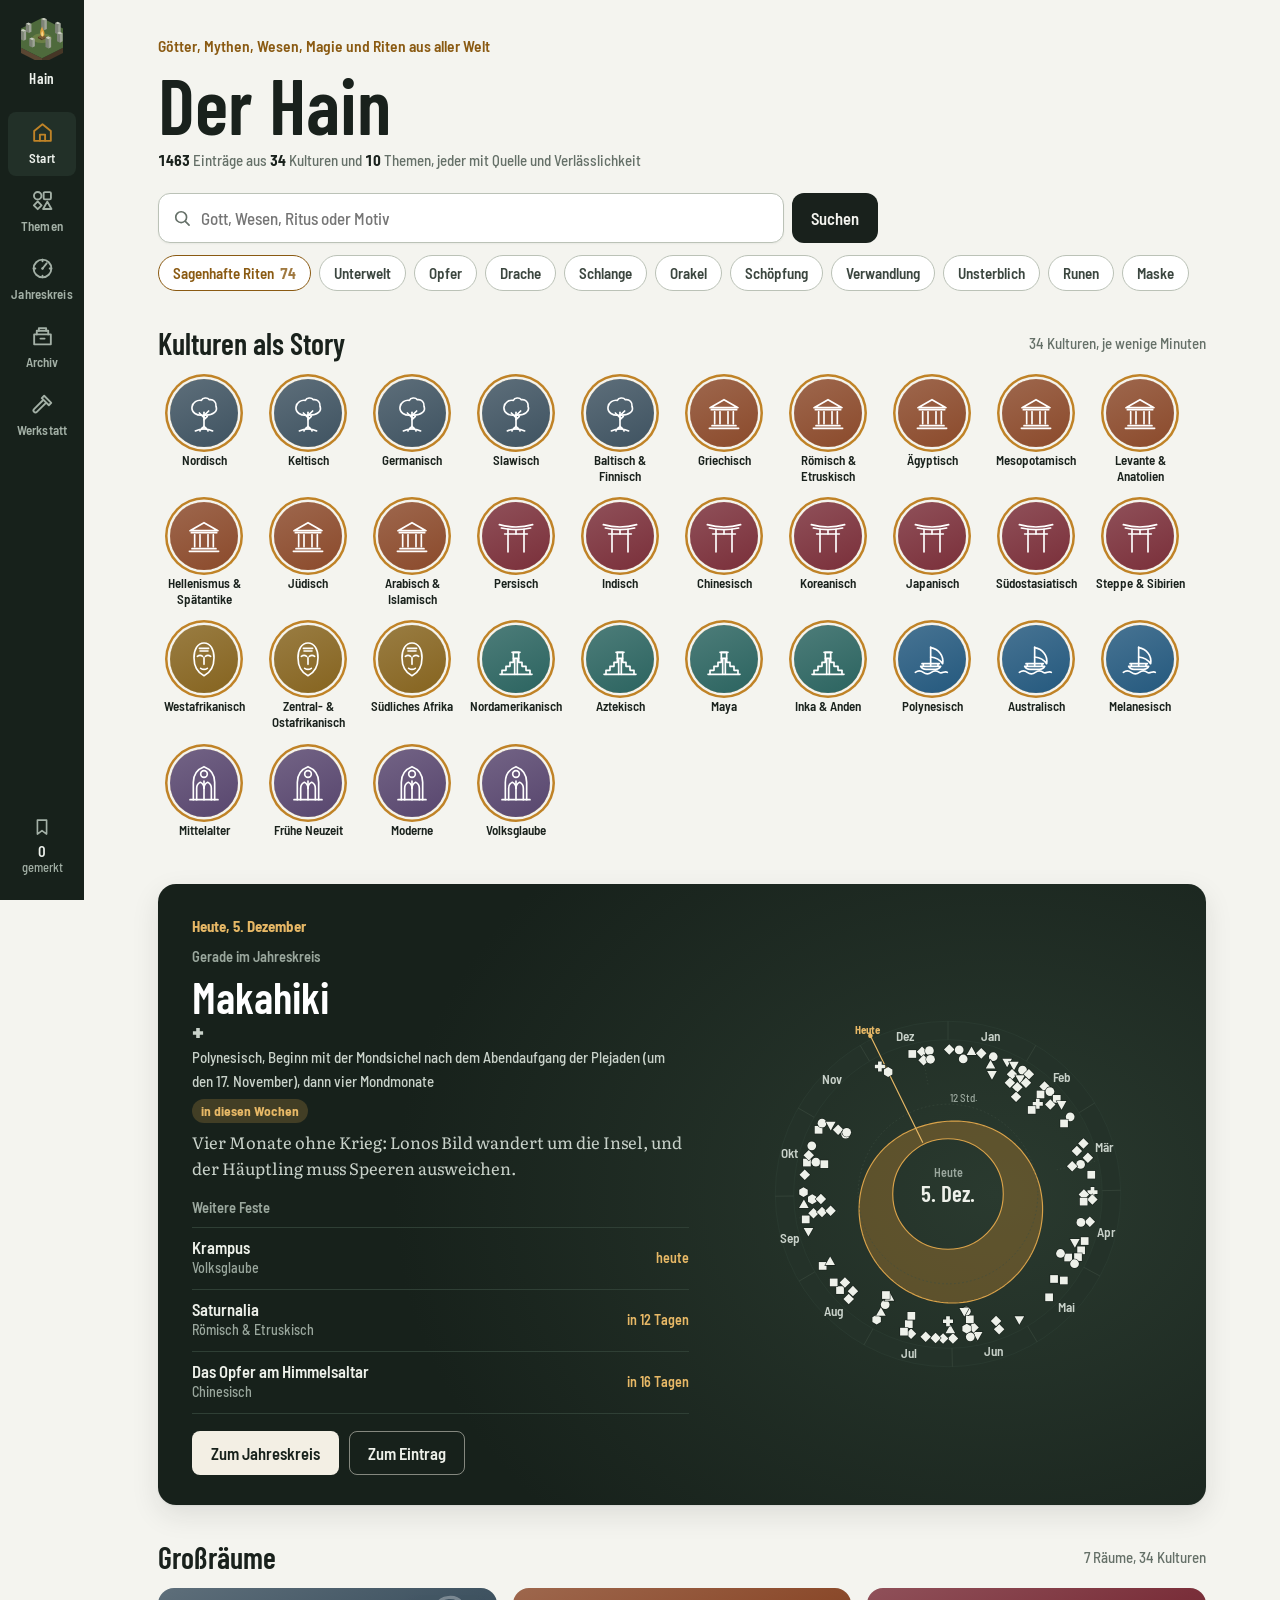
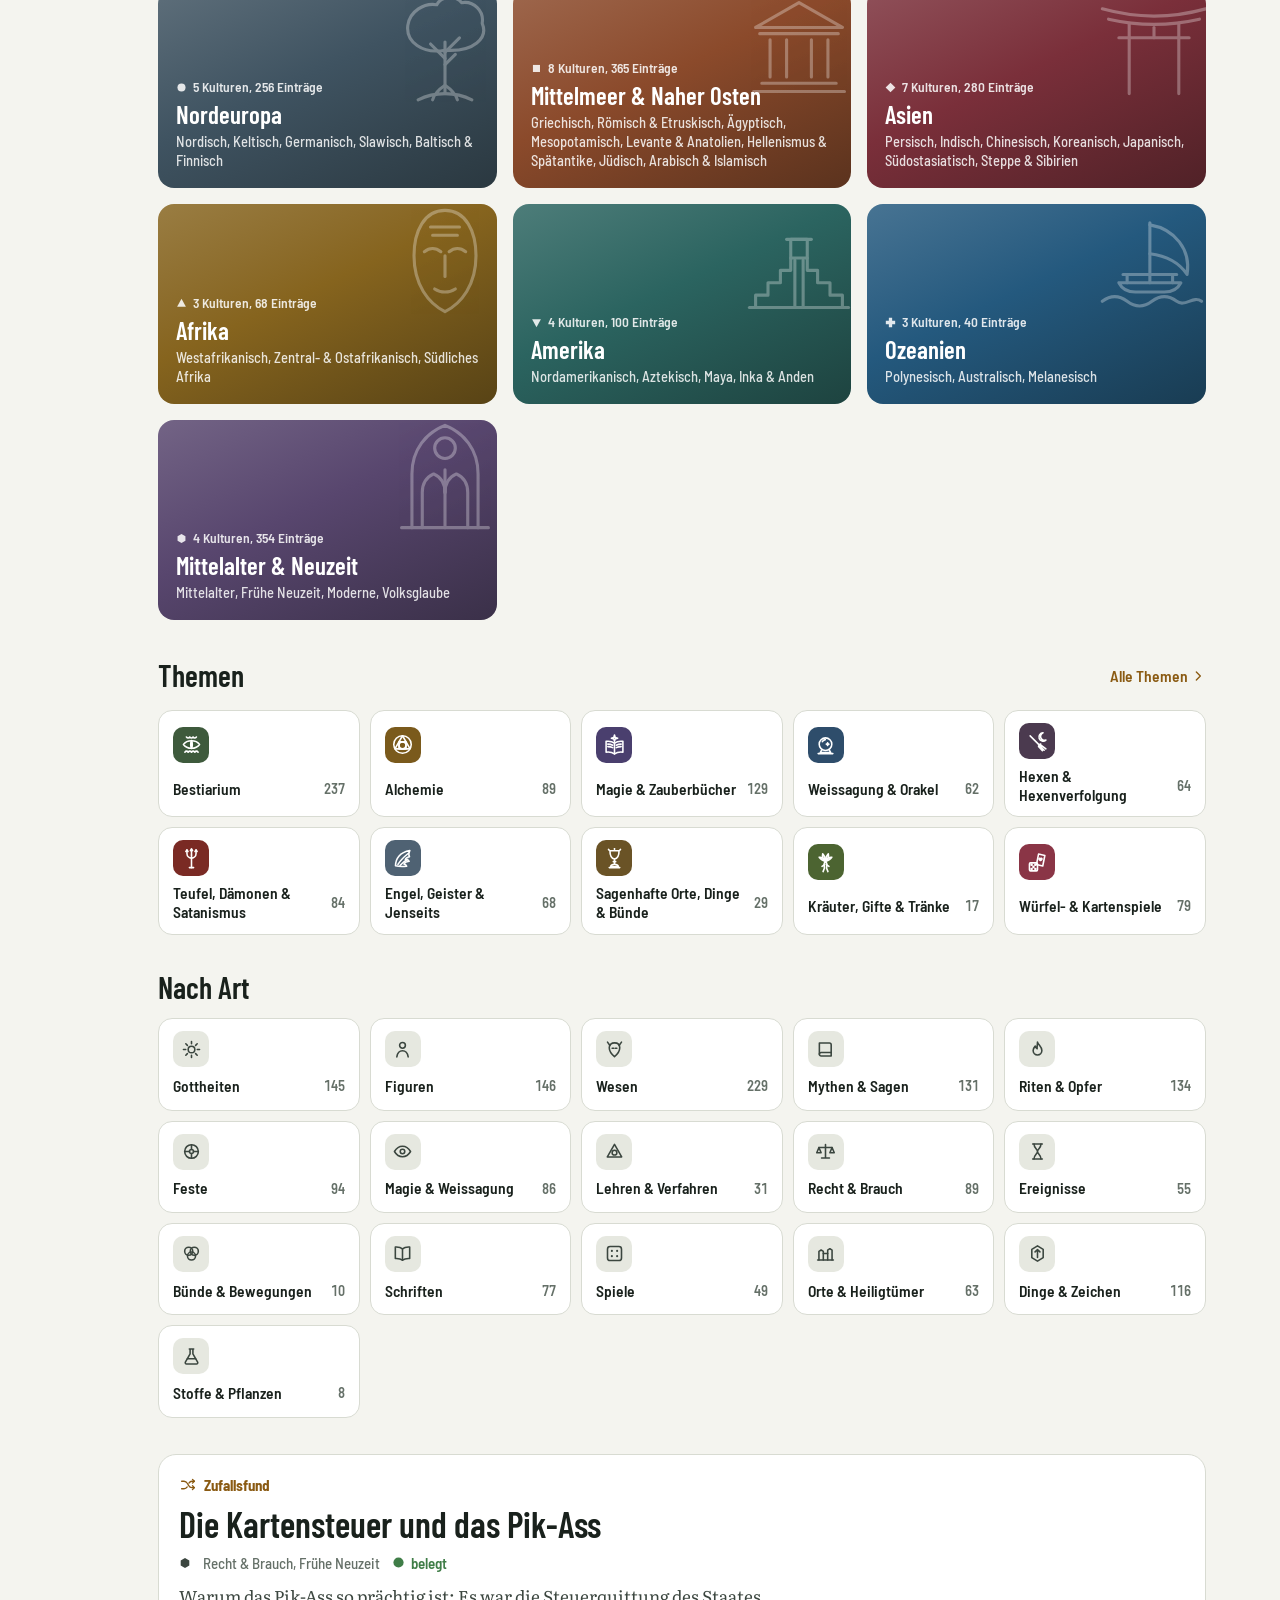
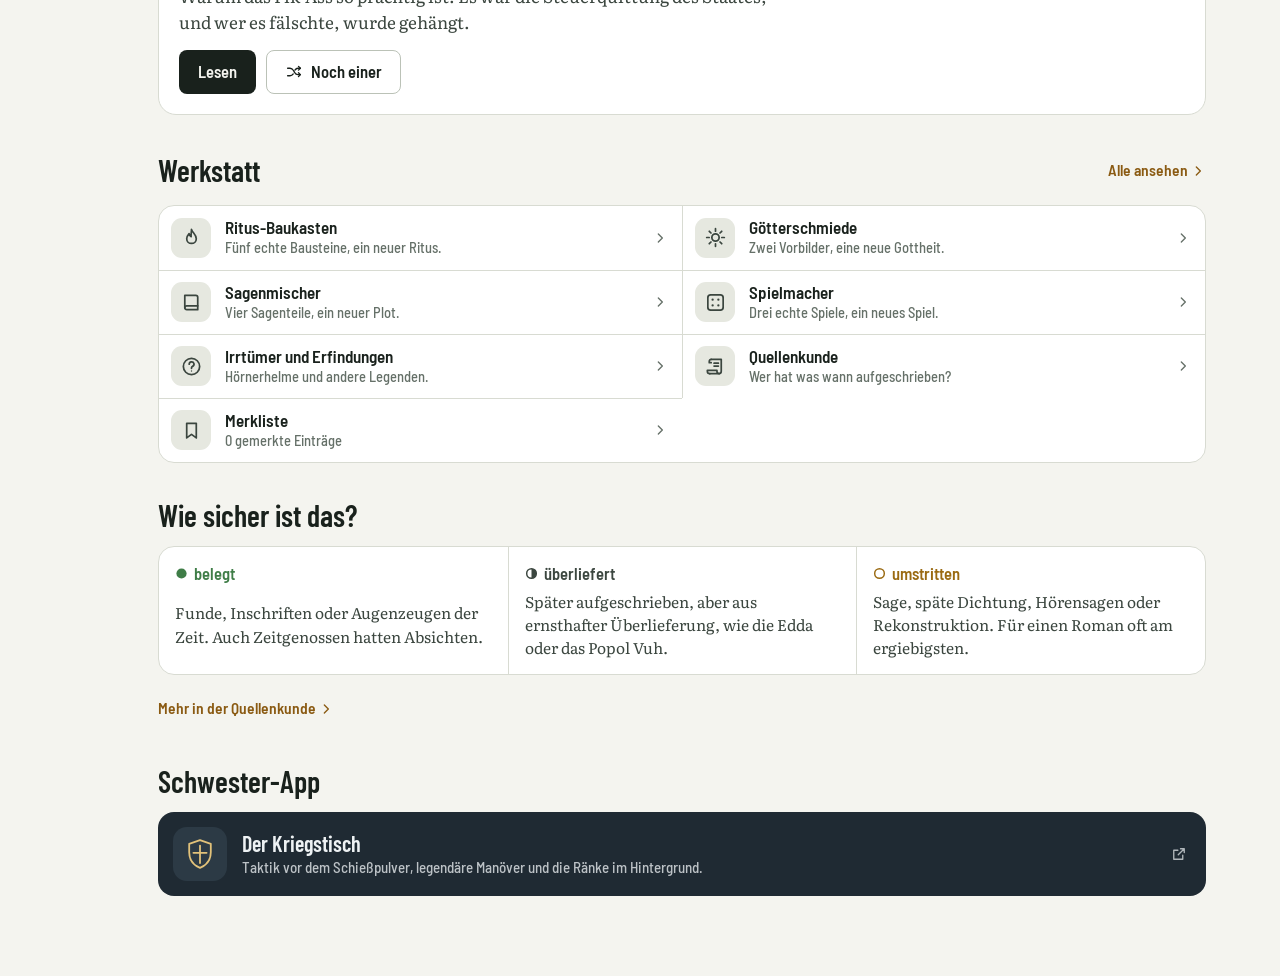
==== hain/index.html @ e6f046ea "Hain: Spielkarten und Kartenspiele aus aller Welt 28 Einträge von den Mamluken-Karten über Hanafuda," ====
<!doctype html>
<html lang="de" data-shell="app">
<head>
<meta charset="utf-8">
<meta name="viewport" content="width=device-width, initial-scale=1, viewport-fit=cover">
<title>Der Hain</title>
<meta name="theme-color" content="#17211B">
<meta name="apple-mobile-web-app-capable" content="yes">
<meta name="mobile-web-app-capable" content="yes">
<meta name="apple-mobile-web-app-status-bar-style" content="black-translucent">
<meta name="apple-mobile-web-app-title" content="Hain">
<meta name="application-name" content="Hain">
<meta name="format-detection" content="telephone=no">
<link rel="apple-touch-icon" href="icons/apple-touch-icon.png">
<link rel="apple-touch-icon" sizes="180x180" href="icons/icon-180.png">
<link rel="apple-touch-icon" sizes="167x167" href="icons/icon-167.png">
<link rel="apple-touch-icon" sizes="152x152" href="icons/icon-152.png">
<link rel="apple-touch-icon" sizes="120x120" href="icons/icon-120.png">
<link rel="icon" type="image/png" sizes="32x32" href="icons/icon-32.png">
<link rel="icon" type="image/png" sizes="192x192" href="icons/icon-192.png">
<link rel="manifest" href="manifest.webmanifest">
<link rel="stylesheet" href="fonts/fonts.css">
<meta name="description" content="Archiv der Mythen, Götter, Wesen, Riten, Opfer und Feste aus aller Welt, für Autorinnen und Autoren: jeder Eintrag mit Quelle, Verlässlichkeit und einem Hinweis für den Roman, dazu ein Jahreskreis der Feste und eine Werkstatt.">
<style>
/* Der Hain
   Konzept: ein dunkler, waldgrüner Rahmen um eine ruhige, helle Lesefläche, wie ein Buch im Halbdunkel.
   Laut ist nur der Jahreskreis: das Licht des Jahres als Fläche, die Feste als Zeichen am Rand. */
:root {
  --frame: #17211b; --frame-2: #223028; --frame-ink: #edf1ec; --frame-muted: #a3b0a6; --frame-line: #2f3f35;
  --bg: #f4f4ef; --bg-2: #ebece5; --raise: #ffffff; --sunk: #e6e8e0;
  --ink: #19211c; --ink-2: #3b463f; --muted: #657068; --line: #d8dbd2; --line-2: #bbc2b7;
  --accent: #8a5a12; --accent-fill: #c08327; --day: #e9c27a; --focus: #2f6fb3;
  --ok: #3f7d47; --warn: #9a6a12;
  --shadow: 0 1px 2px rgba(25, 33, 28, 0.06), 0 10px 28px rgba(25, 33, 28, 0.1);
  --f-head: "Barlow Condensed", "Arial Narrow", "Roboto Condensed", sans-serif;
  --f-text: "Literata", "Iowan Old Style", "Palatino", Georgia, serif;
  --f-ui: "Barlow Semi Condensed", "Arial Narrow", system-ui, sans-serif;
  --rail: 84px; --bar: 52px; --tab: 58px; --gutter: 20px; --r-s: 5px; --r-m: 8px;
  color-scheme: light;
}
@media (prefers-color-scheme: dark) { :root:not([data-theme="light"]) {
  --frame: #0c120e; --frame-2: #17201a; --frame-ink: #e5ebe6; --frame-muted: #8c9a90; --frame-line: #223027;
  --bg: #131a16; --bg-2: #101612; --raise: #1a231d; --sunk: #0e1411;
  --ink: #e3e9e4; --ink-2: #c0cac3; --muted: #8e9b92; --line: #28332c; --line-2: #3a4740;
  --accent: #e0ad5c; --accent-fill: #d49a3f; --day: #8a6a2e; --focus: #86b6ec; --ok: #7cba7c; --warn: #d8b450;
  --shadow: 0 1px 2px rgba(0, 0, 0, 0.4), 0 12px 30px rgba(0, 0, 0, 0.4); color-scheme: dark;
} }
:root[data-theme="dark"] {
  --frame: #0c120e; --frame-2: #17201a; --frame-ink: #e5ebe6; --frame-muted: #8c9a90; --frame-line: #223027;
  --bg: #131a16; --bg-2: #101612; --raise: #1a231d; --sunk: #0e1411;
  --ink: #e3e9e4; --ink-2: #c0cac3; --muted: #8e9b92; --line: #28332c; --line-2: #3a4740;
  --accent: #e0ad5c; --accent-fill: #d49a3f; --day: #8a6a2e; --focus: #86b6ec; --ok: #7cba7c; --warn: #d8b450;
  --shadow: 0 1px 2px rgba(0, 0, 0, 0.4), 0 12px 30px rgba(0, 0, 0, 0.4); color-scheme: dark;
}

/* ---------- Grundlagen ---------- */
*, *::before, *::after { box-sizing: border-box; }
[hidden] { display: none !important; }
:root { padding-top: env(safe-area-inset-top, 0px); padding-bottom: env(safe-area-inset-bottom, 0px); -webkit-text-size-adjust: 100%; text-size-adjust: 100%; }
html, body { background: var(--bg); color: var(--ink); }
body { margin: 0; font-family: var(--f-text); font-size: 17px; line-height: 1.6; font-optical-sizing: auto; -webkit-font-smoothing: antialiased; text-rendering: optimizeLegibility; -webkit-tap-highlight-color: transparent; }
body::before { content: ""; position: fixed; inset: 0 0 auto; height: env(safe-area-inset-top, 0px); z-index: 60; background: var(--frame); }
h1, h2, h3, h4 { margin: 0; text-wrap: balance; font-weight: 600; }
p, ul, ol, dl, dd, figure { margin: 0; }
a { color: inherit; text-decoration-line: underline; text-decoration-thickness: 1px; text-decoration-color: color-mix(in srgb, currentColor 45%, transparent); text-underline-offset: 3px; }
a:hover { text-decoration-color: currentColor; }
button, input, select { font: inherit; color: inherit; }
button { cursor: pointer; touch-action: manipulation; }
.rail, .bar, button, .seg { -webkit-user-select: none; user-select: none; -webkit-touch-callout: none; }
:focus-visible { outline: 2px solid var(--focus); outline-offset: 2px; }
svg { display: block; }
i, em { font-style: italic; }
b, strong { font-weight: 600; }
.tnum { font-variant-numeric: tabular-nums; }

/* ---------- Rahmen ---------- */
.app { display: grid; grid-template-columns: minmax(0, 1fr); min-height: calc(100dvh - env(safe-area-inset-top, 0px) - env(safe-area-inset-bottom, 0px)); }
.bar { position: sticky; top: env(safe-area-inset-top, 0px); z-index: 40; height: var(--bar); display: flex; align-items: center; gap: 8px; background: var(--frame); color: var(--frame-ink); padding-left: max(8px, env(safe-area-inset-left, 0px)); padding-right: max(12px, env(safe-area-inset-right, 0px)); }
.bar .back { display: inline-flex; align-items: center; gap: 2px; height: 40px; padding: 0 10px 0 4px; border-radius: var(--r-m); color: var(--frame-ink); font-family: var(--f-ui); font-size: 16px; font-weight: 600; text-decoration: none; white-space: nowrap; }
.bar .back svg { width: 22px; height: 22px; }
.bar .back:hover { background: var(--frame-2); }
.bar .mark { display: inline-flex; align-items: center; gap: 9px; padding-left: 6px; text-decoration: none; color: var(--frame-ink); }
.bar .mark svg { width: 28px; height: 28px; }
.bar .mark b { font-family: var(--f-head); font-size: 21px; font-weight: 600; letter-spacing: 0.01em; }
.bar .title { flex: 1; min-width: 0; font-family: var(--f-ui); font-size: 16px; font-weight: 600; color: var(--frame-muted); text-align: right; white-space: nowrap; overflow: hidden; text-overflow: ellipsis; }

.rail { position: fixed; z-index: 45; left: 0; right: 0; bottom: 0; display: grid; grid-template-columns: repeat(5, minmax(0, 1fr)); background: var(--frame); color: var(--frame-muted); padding-bottom: env(safe-area-inset-bottom, 0px); padding-left: env(safe-area-inset-left, 0px); padding-right: env(safe-area-inset-right, 0px); border-top: 1px solid var(--frame-line); }
.rail .mark, .rail .keep { display: none; }
.rail nav { display: contents; }
.rail nav a { display: grid; justify-items: center; align-content: center; gap: 3px; height: var(--tab); color: var(--frame-muted); text-decoration: none; font-family: var(--f-ui); font-size: 12.5px; font-weight: 600; letter-spacing: 0.01em; }
@media (max-width: 360px) { .rail nav a { font-size: 11.5px; letter-spacing: 0; } }
.rail nav a svg { width: 25px; height: 25px; }
.rail nav a[aria-current="page"] { color: var(--frame-ink); }
.rail nav a[aria-current="page"] svg { color: var(--accent-fill); }
.rail nav a:hover { color: var(--frame-ink); }

.main { min-width: 0; container-type: inline-size; container-name: main; padding-bottom: calc(var(--tab) + 40px); }
.page { max-width: 1120px; margin: 0 auto; padding-block: 22px 28px; padding-left: max(var(--gutter), env(safe-area-inset-left, 0px)); padding-right: max(var(--gutter), env(safe-area-inset-right, 0px)); display: grid; grid-template-columns: minmax(0, 1fr); gap: 30px; }
@media (max-width: 420px) { :root { --gutter: 16px; } }
@media (min-width: 768px) {
  .app { grid-template-columns: var(--rail) minmax(0, 1fr); }
  .bar { display: none; }
  .rail { position: sticky; top: env(safe-area-inset-top, 0px); bottom: auto; right: auto; height: calc(100dvh - env(safe-area-inset-top, 0px) - env(safe-area-inset-bottom, 0px)); display: flex; flex-direction: column; align-items: stretch; gap: 4px; padding: 14px 8px 16px max(8px, env(safe-area-inset-left, 0px)); border-top: 0; }
  .rail nav { display: grid; gap: 4px; }
  .rail .mark { display: grid; justify-items: center; gap: 6px; padding: 4px 0 18px; color: var(--frame-ink); text-decoration: none; }
  .rail .mark svg { width: 42px; height: 42px; }
  .rail .mark span { font-family: var(--f-head); font-size: 15px; font-weight: 600; letter-spacing: 0.02em; }
  .rail nav a { height: 64px; border-radius: var(--r-m); font-size: 13px; }
  .rail nav a[aria-current="page"] { background: var(--frame-2); }
  .rail .keep { display: grid; justify-items: center; gap: 4px; margin-top: auto; padding: 8px 2px; border-radius: var(--r-m); color: var(--frame-muted); text-decoration: none; font-family: var(--f-ui); font-size: 12.5px; line-height: 1.25; text-align: center; }
  .rail .keep svg { width: 22px; height: 22px; }
  .rail .keep b { color: var(--frame-ink); font-size: 15px; font-variant-numeric: tabular-nums; }
  .rail .keep:hover, .rail .keep[aria-current="page"] { background: var(--frame-2); color: var(--frame-ink); }
  .main { padding-bottom: 40px; }
  .page { padding-block: 34px 40px; --gutter: 36px; }
}

/* ---------- Schrift ---------- */
.display { font-family: var(--f-head); font-weight: 600; font-size: clamp(46px, 7.6cqi, 78px); line-height: 0.96; letter-spacing: 0.002em; }
.h1 { font-family: var(--f-head); font-weight: 600; font-size: clamp(34px, 5.2cqi, 50px); line-height: 1.04; letter-spacing: 0.002em; overflow-wrap: break-word; }
.h2 { font-family: var(--f-head); font-weight: 600; font-size: clamp(25px, 3.4cqi, 30px); line-height: 1.12; }
.lead { font-size: 19px; line-height: 1.58; color: var(--ink-2); max-width: 64ch; }
@container main (max-width: 600px) { .lead { font-size: 18px; } .prose { font-size: 16.5px; } }
.note { font-family: var(--f-ui); font-size: 15px; color: var(--muted); line-height: 1.45; }
.prose { display: grid; gap: 22px; min-width: 0; max-width: 68ch; overflow-wrap: break-word; }
.prose section { display: grid; gap: 12px; }
.prose h2 { font-family: var(--f-head); font-weight: 600; font-size: 26px; line-height: 1.15; }

/* ---------- Bedienelemente ---------- */
.btn { display: inline-flex; align-items: center; justify-content: center; gap: 8px; min-height: 44px; padding: 0 18px; border-radius: var(--r-m); border: 1px solid transparent; font-family: var(--f-ui); font-size: 16.5px; font-weight: 600; text-decoration: none; line-height: 1.1; }
.btn svg { width: 18px; height: 18px; }
.btn.primary { background: var(--ink); color: var(--bg); }
.btn.primary:hover { background: color-mix(in srgb, var(--ink) 86%, var(--bg)); }
.btn.secondary { background: var(--raise); color: var(--ink); border-color: var(--line-2); }
.btn.secondary:hover { border-color: var(--muted); }
.row { display: flex; flex-wrap: wrap; gap: 10px; align-items: center; }
.seg { display: inline-flex; align-items: stretch; padding: 3px; gap: 2px; border-radius: var(--r-m); background: var(--sunk); max-width: 100%; min-width: 0; overflow-x: auto; scrollbar-width: none; }
.seg::-webkit-scrollbar { display: none; }
.seg button { display: inline-flex; align-items: center; gap: 7px; min-height: 34px; padding: 0 12px; border: 0; border-radius: var(--r-s); background: transparent; color: var(--ink-2); font-family: var(--f-ui); font-size: 15px; font-weight: 600; white-space: nowrap; }
.seg button svg { width: 12px; height: 12px; }
.seg button:hover { color: var(--ink); }
.seg button[aria-pressed="true"] { background: var(--raise); color: var(--ink); box-shadow: 0 0 0 1px var(--line), 0 1px 2px rgba(0, 0, 0, 0.08); }
.tgl { display: inline-flex; align-items: center; gap: 8px; min-height: 38px; padding: 0 12px; border-radius: var(--r-s); border: 1px solid var(--line); background: var(--raise); color: var(--muted); font-family: var(--f-ui); font-size: 15px; font-weight: 600; }
.tgl svg { width: 18px; height: 18px; }
.tgl:hover { color: var(--ink); border-color: var(--line-2); }
.tgl[aria-pressed="true"] { color: var(--ink); border-color: var(--ink); box-shadow: inset 0 0 0 1px var(--ink); }
.field { display: grid; gap: 5px; font-family: var(--f-ui); font-size: 14px; font-weight: 600; color: var(--muted); min-width: 0; }
.field select, .search { appearance: none; -webkit-appearance: none; min-height: 42px; border: 1px solid var(--line-2); border-radius: var(--r-m); background: var(--raise); color: var(--ink); font-family: var(--f-ui); font-size: 16px; font-weight: 500; padding: 0 12px; width: 100%; min-width: 0; }
.field select { padding-right: 34px; background-image: linear-gradient(45deg, transparent 50%, var(--muted) 50%), linear-gradient(135deg, var(--muted) 50%, transparent 50%); background-position: calc(100% - 17px) 52%, calc(100% - 12px) 52%; background-size: 5px 5px, 5px 5px; background-repeat: no-repeat; text-overflow: ellipsis; }
.search { padding-left: 38px; background-image: url("data:image/svg+xml,%3Csvg xmlns='http://www.w3.org/2000/svg' viewBox='0 0 24 24' fill='none' stroke='%23657068' stroke-width='2' stroke-linecap='round'%3E%3Ccircle cx='11' cy='11' r='6.5'/%3E%3Cpath d='M16 16l4.5 4.5'/%3E%3C/svg%3E"); background-repeat: no-repeat; background-position: 11px 50%; background-size: 18px 18px; }
@media (pointer: coarse) { .seg button { min-height: 40px; } .tgl { min-height: 44px; } }
.linkbtn { border: 0; background: none; padding: 0; color: var(--ink-2); font-family: var(--f-ui); font-weight: 600; text-decoration: underline; text-underline-offset: 3px; text-decoration-color: var(--line-2); }

/* Zeichen der Großräume und der Verlässlichkeit */
.rg { display: inline-block; width: 12px; height: 12px; flex: none; color: var(--ink-2); }
.rel { display: inline-flex; align-items: center; gap: 6px; font-family: var(--f-ui); font-weight: 600; }
.rel svg { width: 13px; height: 13px; flex: none; }
.rel-A { color: var(--ok); }
.rel-B { color: var(--ink-2); }
.rel-C { color: var(--warn); }

/* ---------- Köpfe ---------- */
.hub-head { display: grid; gap: 14px; max-width: 760px; }
.l-head { display: grid; gap: 10px; max-width: 900px; }
.crumb { display: flex; flex-wrap: wrap; gap: 4px 14px; font-family: var(--f-ui); font-size: 15.5px; font-weight: 600; color: var(--muted); }
.crumb a { color: var(--ink-2); text-decoration: none; }
.crumb a:hover { color: var(--ink); text-decoration: underline; }
.alt { font-family: var(--f-ui); font-size: 16.5px; color: var(--muted); margin-top: -4px; }
.when { display: flex; flex-wrap: wrap; gap: 2px 16px; font-family: var(--f-ui); font-size: 17px; font-weight: 500; color: var(--ink-2); }
.l-head .lead { margin-top: 4px; }
.sect { display: grid; gap: 16px; }
.sect-h { display: grid; gap: 6px; max-width: 70ch; }

/* ---------- Startseite ---------- */
.intro { display: grid; grid-template-columns: minmax(0, 1fr); gap: 28px; align-items: start; }
@container main (min-width: 900px) { .intro { grid-template-columns: minmax(0, 1fr) minmax(0, 0.95fr); gap: 44px; } }
.resume { display: grid; gap: 16px; align-content: start; }
.today { display: grid; gap: 4px; border-top: 1px solid var(--line-2); padding-top: 14px; margin-top: 4px; max-width: 520px; }
.today .t-h { font-family: var(--f-ui); font-size: 15.5px; font-weight: 700; color: var(--ink); }
.today .t-h span { font-weight: 500; color: var(--muted); }
.hero-wheel { display: grid; gap: 8px; justify-items: center; color: inherit; text-decoration: none; }
.hero-wheel:hover .note { color: var(--ink-2); }
.hero-wheel .wheel { width: min(100%, 520px); }
.hero-wheel .note { text-align: center; max-width: 46ch; }
.how { display: grid; grid-template-columns: minmax(0, 1fr); gap: 18px; border-top: 1px solid var(--line); padding-top: 20px; }
@container main (min-width: 760px) { .how { grid-template-columns: repeat(3, minmax(0, 1fr)); gap: 26px; } }
.how h3 { font-family: var(--f-ui); font-size: 16.5px; font-weight: 700; margin-bottom: 4px; display: flex; align-items: center; gap: 8px; }
.how h3 svg { width: 14px; height: 14px; }
.how p { font-size: 16px; line-height: 1.55; color: var(--ink-2); }
.region { display: grid; gap: 10px; }
.region + .region { margin-top: 14px; }
.rg-h { display: flex; align-items: center; gap: 10px; font-family: var(--f-head); font-weight: 600; font-size: 24px; line-height: 1.15; padding-bottom: 8px; border-bottom: 1px solid var(--line-2); }
.rg-h .rg { width: 14px; height: 14px; }
.rg-h .cnt { margin-left: auto; font-family: var(--f-ui); font-size: 14.5px; font-weight: 500; color: var(--muted); font-variant-numeric: tabular-nums; }
.kults { display: grid; grid-template-columns: minmax(0, 1fr); gap: 0 32px; }
@container main (min-width: 700px) { .kults { grid-template-columns: repeat(2, minmax(0, 1fr)); } }
@container main (min-width: 1040px) { .kults { grid-template-columns: repeat(3, minmax(0, 1fr)); } }
.kult { display: grid; gap: 3px; align-content: start; padding: 12px 0 14px; border-bottom: 1px solid var(--line); color: var(--ink); text-decoration: none; }
.kult b { font-family: var(--f-head); font-weight: 600; font-size: 22px; line-height: 1.15; }
.kult .z { font-family: var(--f-ui); font-size: 14.5px; color: var(--muted); }
.kult .d { font-size: 15.5px; line-height: 1.5; color: var(--ink-2); }
.kult .n { font-family: var(--f-ui); font-size: 14.5px; font-weight: 600; color: var(--ink-2); font-variant-numeric: tabular-nums; }
.kult:hover b { text-decoration: underline; text-underline-offset: 3px; text-decoration-color: var(--line-2); }
.kult.empty { opacity: 0.55; pointer-events: none; }

/* ---------- Einträge als Liste ---------- */
.ents { display: grid; grid-template-columns: minmax(0, 1fr); gap: 0 32px; }
.wide .ents { grid-template-columns: repeat(auto-fill, minmax(min(100%, 300px), 1fr)); }
.ent { display: grid; grid-template-columns: minmax(0, 1fr) auto; gap: 1px 10px; align-content: start; padding: 11px 0 12px; border-bottom: 1px solid var(--line); color: var(--ink); text-decoration: none; }
.ent .e-n { font-family: var(--f-head); font-weight: 600; font-size: 20px; line-height: 1.18; }
.ent .e-r { grid-column: 2; grid-row: 1 / span 2; align-self: start; padding-top: 5px; }
.ent .e-m { font-family: var(--f-ui); font-size: 14.5px; color: var(--muted); }
.ent .e-k { grid-column: 1 / -1; font-size: 15.5px; line-height: 1.5; color: var(--ink-2); margin-top: 2px; }
.ent:hover .e-n { text-decoration: underline; text-underline-offset: 3px; text-decoration-color: var(--line-2); }
.ent .e-n .kept { display: inline-block; width: 13px; height: 13px; margin-left: 6px; color: var(--accent-fill); vertical-align: 1px; }
.grp { display: grid; gap: 4px; }
.grp + .grp { margin-top: 18px; }
.grp-h { display: flex; align-items: baseline; gap: 10px; font-family: var(--f-head); font-weight: 600; font-size: 24px; line-height: 1.15; padding-bottom: 6px; border-bottom: 1px solid var(--line-2); }
.grp-h a { text-decoration: none; }
.grp-h a:hover { text-decoration: underline; text-decoration-color: var(--line-2); }
.grp-h .cnt, .grp-h small { font-family: var(--f-ui); font-size: 14.5px; font-weight: 500; color: var(--muted); font-variant-numeric: tabular-nums; }
.grp-h .cnt { margin-left: auto; }

/* ---------- Archiv ---------- */
.ar-tools { display: grid; gap: 12px; }
.ar-filters { display: grid; grid-template-columns: repeat(2, minmax(0, 1fr)); gap: 10px 12px; align-items: end; }
.ar-filters .tgl { justify-content: center; min-height: 42px; }
@container main (min-width: 860px) { .ar-tools { grid-template-columns: minmax(0, 1.1fr) minmax(0, 3fr); align-items: end; } .ar-filters { grid-template-columns: repeat(3, minmax(0, 1fr)) auto; } }
.ar-status { display: flex; flex-wrap: wrap; gap: 8px 16px; align-items: center; font-family: var(--f-ui); font-size: 15px; color: var(--muted); margin-top: -12px; }
.empty-note { color: var(--muted); font-style: italic; padding: 12px 0; }

/* ---------- Eintrag ---------- */
.l-body { display: grid; grid-template-columns: minmax(0, 1fr); gap: 34px; align-items: start; }
@container main (min-width: 980px) { .l-body { grid-template-columns: minmax(0, 1fr) 300px; gap: 48px; } .aside { position: sticky; top: calc(env(safe-area-inset-top, 0px) + 24px); } }
.aside { display: grid; gap: 22px; min-width: 0; align-content: start; }
.info { display: grid; gap: 7px; }
.info h3 { font-family: var(--f-ui); font-size: 16px; font-weight: 700; color: var(--ink); }
.info p, .info li { font-size: 15.5px; line-height: 1.5; color: var(--ink-2); }
.info ul { padding-left: 1.1em; display: grid; gap: 5px; }
.info li::marker { color: var(--muted); }
.info .src { overflow-wrap: anywhere; }
.info a { color: var(--ink); }
.chips { display: flex; flex-wrap: wrap; gap: 6px; }
.chips a, .chips span { display: inline-flex; align-items: center; min-height: 30px; padding: 0 10px; border-radius: 15px; border: 1px solid var(--line-2); background: var(--raise); color: var(--ink-2); font-family: var(--f-ui); font-size: 14.5px; font-weight: 600; text-decoration: none; }
.chips a:hover { border-color: var(--muted); color: var(--ink); }
.text p + p { margin-top: 10px; }
.novel { display: grid; gap: 8px; padding: 16px 18px; border-radius: var(--r-m); background: var(--sunk); }
.novel .n-h { font-family: var(--f-ui); font-size: 16px; font-weight: 700; }
.keepbtn svg { width: 18px; height: 18px; }
.keepbtn[aria-pressed="true"] { border-color: var(--ink); box-shadow: inset 0 0 0 1px var(--ink); }
.keepbtn[aria-pressed="true"] svg { color: var(--accent-fill); }
.pager { display: grid; grid-template-columns: minmax(0, 1fr) minmax(0, 1fr); gap: 12px; border-top: 1px solid var(--line); padding-top: 20px; }
.pager a { display: grid; gap: 3px; text-decoration: none; color: var(--ink); padding: 12px 14px; border-radius: var(--r-m); border: 1px solid var(--line); background: var(--raise); min-width: 0; }
.pager a:hover { border-color: var(--line-2); }
.pager .dir { display: inline-flex; align-items: center; gap: 4px; font-family: var(--f-ui); font-size: 14.5px; font-weight: 600; color: var(--muted); }
.pager .dir svg { width: 16px; height: 16px; }
.pager .ttl { font-family: var(--f-head); font-weight: 600; font-size: 19px; line-height: 1.2; overflow-wrap: anywhere; }
.pager .next { text-align: right; justify-items: end; grid-column: 2; }

/* ---------- Jahreskreis ---------- */
.wheel { width: 100%; height: auto; overflow: visible; font-family: var(--f-ui); }
.wheel .w-band { fill: var(--sunk); }
.wheel .w-mline { stroke: var(--line-2); stroke-width: 1; }
.wheel .w-mlab { fill: var(--ink-2); font-size: 15px; font-weight: 600; }
.wheel .w-ring { fill: none; stroke: var(--line); stroke-width: 1; }
.wheel .w-ref { fill: none; stroke: var(--line-2); stroke-width: 1; stroke-dasharray: 3 4; }
.wheel .w-reflab { fill: var(--muted); font-size: 12px; }
.wheel .w-day { fill: var(--day); fill-opacity: 0.55; stroke: var(--accent-fill); stroke-width: 2; stroke-linejoin: round; }
.wheel .w-sol { stroke: var(--line-2); stroke-width: 1; stroke-dasharray: 2 4; }
.wheel .w-sollab { fill: var(--muted); font-size: 11.5px; }
.wheel .w-now { stroke: var(--accent); stroke-width: 2; stroke-linecap: round; }
.wheel .w-nowdot { fill: var(--accent); }
.wheel .w-nowlab { fill: var(--accent); font-size: 13px; font-weight: 700; }
.wheel .w-c1 { fill: var(--ink); font-family: var(--f-head); font-size: 30px; font-weight: 600; }
.wheel .w-c2 { fill: var(--muted); font-size: 14px; font-weight: 600; }
.wheel .fm { cursor: pointer; outline: none; }
.wheel .fm .hit { fill: transparent; }
.wheel .fm .mk { fill: var(--ink); stroke: var(--bg); stroke-width: 2; paint-order: stroke; }
.wheel .fm .arc { fill: none; stroke: var(--ink); stroke-width: 2.5; stroke-linecap: round; opacity: 0; }
.wheel .fm:hover .arc { opacity: 0.35; }
.wheel .fm:hover .mk, .wheel .fm:focus-visible .mk { fill: var(--accent); }
.wheel .fm:focus-visible .hit { stroke: var(--focus); stroke-width: 2; }
.wheel .fm.sel .mk { fill: var(--accent-fill); stroke: var(--ink); stroke-width: 1.5; }
.wheel .fm.sel .arc { stroke: var(--accent-fill); opacity: 0.9; }
.wheel .fm.dim { opacity: 0.16; }
.wheel .w-mod { stroke: var(--muted); stroke-width: 1.2; stroke-dasharray: 5 4; }
.wheel .w-modlab { fill: var(--muted); font-size: 12.5px; font-weight: 600; font-style: italic; }
.wheel.small .w-mlab { font-size: 17px; }
.wheel.compact .w-mlab { font-size: 23px; }
.wheel.compact .w-c1 { font-size: 40px; }
.wheel.compact .w-c2 { font-size: 21px; }
.wheel.compact .w-reflab, .wheel.compact .w-nowlab { font-size: 19px; }
.wheel.compact .w-modlab { font-size: 18px; }
.jk-ctl { display: grid; gap: 10px; }
.jk { display: grid; grid-template-columns: minmax(0, 1fr); gap: 20px; align-items: start; }
@container main (min-width: 940px) { .jk { grid-template-columns: minmax(0, 1.25fr) minmax(0, 1fr); gap: 36px; } .jk-panel { position: sticky; top: calc(env(safe-area-inset-top, 0px) + 24px); } }
.jk-wheel { max-width: 640px; width: 100%; justify-self: center; }
.jk-panel { display: grid; gap: 8px; padding: 18px 20px; border-radius: var(--r-m); background: var(--raise); border: 1px solid var(--line); min-width: 0; }
.jk-panel .p-d { font-family: var(--f-ui); font-size: 15.5px; font-weight: 700; color: var(--accent); }
.jk-panel h2 { font-family: var(--f-head); font-weight: 600; font-size: 28px; line-height: 1.1; }
.jk-panel .p-m { font-family: var(--f-ui); font-size: 15px; color: var(--muted); display: flex; flex-wrap: wrap; gap: 4px 12px; align-items: center; }
.jk-panel .p-k { font-size: 16.5px; line-height: 1.55; color: var(--ink-2); }
.jk-panel .row { margin-top: 6px; }
.jk-legend { display: flex; flex-wrap: wrap; gap: 6px 18px; font-family: var(--f-ui); font-size: 14.5px; color: var(--muted); }
.jk-legend span { display: inline-flex; align-items: center; gap: 7px; white-space: nowrap; }
.jk-legend i { display: inline-block; width: 22px; height: 10px; border-radius: 2px; background: var(--day); opacity: 0.8; border: 1.5px solid var(--accent-fill); }
.jk-legend i.dash { background: none; border: 0; border-top: 1.5px dashed var(--muted); height: 0; opacity: 1; }
.jk-legend i.hand { background: none; border: 0; border-top: 2px solid var(--accent); height: 0; opacity: 1; }
.jk-note { padding: 14px 16px; border-radius: var(--r-m); background: var(--sunk); font-size: 16px; line-height: 1.55; max-width: 76ch; }
.months { display: grid; grid-template-columns: minmax(0, 1fr); gap: 18px 36px; }
@container main (min-width: 760px) { .months { grid-template-columns: repeat(2, minmax(0, 1fr)); } }
@container main (min-width: 1080px) { .months { grid-template-columns: repeat(3, minmax(0, 1fr)); } }
.mon { display: grid; gap: 2px; align-content: start; }
.mon h3 { font-family: var(--f-head); font-weight: 600; font-size: 22px; padding-bottom: 6px; border-bottom: 1px solid var(--line-2); }
.mon ol { list-style: none; padding: 0; display: grid; }
.mon a { display: grid; grid-template-columns: 46px minmax(0, 1fr); gap: 10px; padding: 8px 0; border-bottom: 1px solid var(--line); color: var(--ink); text-decoration: none; }
.mon .d { font-family: var(--f-head); font-weight: 600; font-size: 20px; line-height: 1.2; text-align: right; font-variant-numeric: tabular-nums; }
.mon .b { display: grid; gap: 1px; min-width: 0; }
.mon .b b { font-family: var(--f-ui); font-size: 17px; font-weight: 600; line-height: 1.25; }
.mon .b small { font-family: var(--f-ui); font-size: 14px; color: var(--muted); line-height: 1.35; }
.mon a:hover b { text-decoration: underline; text-underline-offset: 3px; text-decoration-color: var(--line-2); }
.mon .none { font-family: var(--f-ui); font-size: 15px; color: var(--muted); padding: 8px 0; }
.tip { position: fixed; z-index: 90; pointer-events: none; max-width: 260px; background: var(--raise); border: 1px solid var(--line-2); color: var(--ink); border-radius: var(--r-s); padding: 7px 10px; font-family: var(--f-ui); font-size: 14.5px; line-height: 1.3; box-shadow: var(--shadow); display: grid; gap: 2px; }
.tip b { font-size: 15.5px; }
.tip span { color: var(--muted); }

/* ---------- Werkstatt ---------- */
.tools { list-style: none; padding: 0; display: grid; grid-template-columns: minmax(0, 1fr); border-top: 1px solid var(--line-2); }
.tools a { display: grid; grid-template-columns: 44px minmax(0, 1fr) 20px; gap: 16px; align-items: center; padding: 18px 0; border-bottom: 1px solid var(--line); color: var(--ink); text-decoration: none; }
.tools a > svg:first-child { width: 34px; height: 34px; color: var(--ink-2); }
.tools a > svg:last-child { width: 18px; height: 18px; color: var(--muted); }
.tools b { display: block; font-family: var(--f-head); font-weight: 600; font-size: 23px; line-height: 1.15; }
.tools span { display: block; font-size: 16px; line-height: 1.5; color: var(--ink-2); margin-top: 2px; }
.tools a:hover b { text-decoration: underline; text-underline-offset: 3px; text-decoration-color: var(--line-2); }
.workbench { display: grid; gap: 16px; padding: 18px; border-radius: var(--r-m); background: var(--sunk); }
.workbench .field { grid-template-columns: auto minmax(0, 220px); align-items: center; gap: 10px; }
.rolls { display: grid; grid-template-columns: repeat(auto-fill, minmax(min(100%, 188px), 1fr)); gap: 10px; }
.roll { display: grid; gap: 5px; align-content: start; padding: 12px 14px 14px; border-radius: var(--r-m); border: 1px solid var(--line); background: var(--raise); color: var(--ink); min-width: 0; }
.roll.held { border-color: var(--ink); box-shadow: inset 0 0 0 1px var(--ink); }
.roll .k { display: flex; justify-content: space-between; align-items: center; gap: 8px; font-family: var(--f-ui); font-size: 14.5px; font-weight: 600; color: var(--muted); }
.roll .hold { border: 1px solid var(--line); background: var(--bg); border-radius: var(--r-s); min-height: 30px; padding: 0 9px; font-family: var(--f-ui); font-size: 13.5px; font-weight: 600; color: var(--muted); }
.roll .hold[aria-pressed="true"] { background: var(--ink); color: var(--bg); border-color: var(--ink); }
@media (pointer: coarse) { .roll .hold { min-height: 36px; } }
.roll .r-n { font-family: var(--f-head); font-weight: 600; font-size: 21px; line-height: 1.15; text-decoration: none; }
.roll .r-n:hover { text-decoration: underline; text-decoration-color: var(--line-2); }
.roll .r-m { font-family: var(--f-ui); font-size: 14px; color: var(--muted); }
.roll p { font-size: 15px; color: var(--ink-2); line-height: 1.45; }
.pitch { display: grid; gap: 8px; padding: 16px 18px; border-radius: var(--r-m); background: var(--raise); border: 1px solid var(--line); }
.pitch .p-h { font-family: var(--f-ui); font-size: 15.5px; font-weight: 700; }
.pitch p { font-size: 17.5px; line-height: 1.6; }
.irr { list-style: none; padding: 0; display: grid; grid-template-columns: minmax(0, 1fr); gap: 0 36px; }
@container main (min-width: 820px) { .irr { grid-template-columns: repeat(2, minmax(0, 1fr)); } }
.irr li { display: grid; gap: 4px; padding: 13px 0; border-top: 1px solid var(--line); align-content: start; }
.irr b { font-family: var(--f-ui); font-size: 17px; font-weight: 600; line-height: 1.3; }
.irr b::before { content: "„"; }
.irr b::after { content: "“"; }
.irr span { font-size: 16px; line-height: 1.55; color: var(--ink-2); }
.irr small { font-family: var(--f-ui); font-size: 14px; color: var(--muted); }
.qrows { display: grid; border-top: 1px solid var(--line-2); }
.qrow { display: grid; grid-template-columns: minmax(0, 1fr); gap: 4px 24px; padding: 14px 0; border-bottom: 1px solid var(--line); }
@container main (min-width: 760px) { .qrow { grid-template-columns: 230px minmax(0, 1fr); } }
.qrow h3 { font-family: var(--f-head); font-weight: 600; font-size: 21px; line-height: 1.15; }
.qrow h3 a { text-decoration: none; }
.qrow h3 small { display: block; font-family: var(--f-ui); font-size: 14.5px; font-weight: 500; color: var(--muted); margin-top: 3px; }
.qrow p { font-size: 16px; line-height: 1.55; color: var(--ink-2); }
.grades { display: grid; grid-template-columns: minmax(0, 1fr); gap: 14px; }
@container main (min-width: 760px) { .grades { grid-template-columns: repeat(3, minmax(0, 1fr)); gap: 24px; } }
.grades div { display: grid; gap: 4px; align-content: start; padding-top: 12px; border-top: 2px solid currentColor; }
.grades h3 { font-family: var(--f-ui); font-size: 17px; font-weight: 700; display: flex; align-items: center; gap: 8px; }
.grades h3 svg { width: 14px; height: 14px; }
.grades p { font-size: 16px; line-height: 1.55; color: var(--ink-2); }

@media (prefers-reduced-motion: reduce) { * { transition: none !important; } }
@media print { .rail, .bar, .pager, .ar-tools { display: none !important; } }
/* ---------- Startseite: Hauptmenü ---------- */
.home { gap: 36px; }
.home .sect { gap: 14px; }
.home-head { display: grid; gap: 8px; }
.home-head .eyebrow { font-family: var(--f-ui); font-size: 15.5px; font-weight: 600; color: var(--accent); }
.home-head .note b { color: var(--ink); font-weight: 700; }
.home-find { display: grid; gap: 12px; margin-top: -14px; }
.home-search { display: grid; grid-template-columns: minmax(0, 1fr) auto; gap: 8px; max-width: 720px; }
.search.big { min-height: 50px; font-size: 17px; border-radius: 12px; padding-left: 42px; background-position: 13px 50%; background-size: 20px 20px; box-shadow: 0 1px 2px rgba(25, 33, 28, 0.05); }
.home-search .btn { min-height: 50px; border-radius: 12px; }
@container main (max-width: 480px) { .home-search .btn { display: none; } .home-search { grid-template-columns: minmax(0, 1fr); } }
.qchips { display: flex; gap: 8px; overflow-x: auto; scrollbar-width: none; margin-inline: calc(-1 * var(--gutter)); padding-inline: var(--gutter); scroll-padding-inline: var(--gutter); -webkit-overflow-scrolling: touch; }
.qchips::-webkit-scrollbar { display: none; }
.qchips a { flex: none; display: inline-flex; align-items: center; min-height: 36px; padding: 0 14px; border-radius: 18px; border: 1px solid var(--line-2); background: var(--raise); color: var(--ink-2); font-family: var(--f-ui); font-size: 15px; font-weight: 600; text-decoration: none; }
.qchips a:hover { border-color: var(--muted); color: var(--ink); }
.qchips a.hot { border-color: var(--accent); color: var(--accent); gap: 6px; }
.qchips a.hot .tnum { font-weight: 700; opacity: 0.8; }
.tagchip { display: inline-flex; align-items: center; min-height: 32px; padding: 0 12px; margin-left: 10px; border-radius: 16px; border: 1px solid var(--accent); background: transparent; color: var(--accent); font-family: var(--f-ui); font-size: 14.5px; font-weight: 600; cursor: pointer; }
.tagchip:hover { background: color-mix(in srgb, var(--accent-fill) 14%, transparent); }
@container main (min-width: 760px) { .qchips { flex-wrap: wrap; overflow: visible; margin-inline: 0; padding-inline: 0; } }
.sect-row { display: flex; align-items: center; justify-content: space-between; gap: 4px 14px; flex-wrap: wrap; }
.more { display: inline-flex; align-items: center; gap: 2px; min-height: 40px; font-family: var(--f-ui); font-size: 15.5px; font-weight: 600; color: var(--accent); text-decoration: none; }
.more svg { width: 16px; height: 16px; }
.more:hover { text-decoration: underline; text-underline-offset: 3px; }
.motif { display: block; width: 100%; height: auto; fill: none; stroke: #fff; stroke-width: 3; stroke-linecap: round; stroke-linejoin: round; }
.btn.light { background: #f3efe4; color: #17211b; }
.btn.light:hover { background: #fff; }
.btn.ghost { background: transparent; color: inherit; border-color: rgba(243, 239, 228, 0.5); }
.btn.ghost:hover { border-color: #f3efe4; }
.pill { display: inline-flex; align-items: center; min-height: 24px; padding: 0 9px; border-radius: 12px; font-family: var(--f-ui); font-size: 13.5px; font-weight: 700; background: color-mix(in srgb, var(--accent-fill) 22%, transparent); color: var(--accent); white-space: nowrap; }
/* Heute: der Jahreskreis im Kleinen */
.today-card { --bg: #17211b; --raise: #1f2b23; --sunk: #243229; --ink: #eef1ea; --ink-2: #c9d2ca; --muted: #9aa79d; --line: #2f3f35; --line-2: #3d4d42; --accent: #e7b866; --accent-fill: #d9a24a; --day: #8a6a2e;
  display: grid; grid-template-columns: minmax(0, 1fr); gap: 4px; padding: 18px 20px 22px; border-radius: 18px; overflow: hidden; color: var(--ink); box-shadow: var(--shadow);
  background: radial-gradient(130% 80% at 50% 0%, #2a3a2f 0%, #17211b 62%); }
.tc-wheel { display: block; width: min(100%, 300px); justify-self: center; margin: -4px 0 6px; }
.tc-wheel .wheel { width: 100%; }
.tc-b { display: grid; gap: 7px; align-content: start; min-width: 0; }
.tc-k { font-family: var(--f-ui); font-size: 15px; font-weight: 700; color: var(--accent); }
.tc-l { font-family: var(--f-ui); font-size: 14.5px; font-weight: 600; color: var(--muted); }
.today-card h2 { font-family: var(--f-head); font-weight: 600; font-size: clamp(32px, 4.6cqi, 44px); line-height: 1.02; }
.today-card h2 a { color: #fff; text-decoration: none; }
.today-card h2 a:hover { text-decoration: underline; text-underline-offset: 4px; text-decoration-thickness: 2px; }
.tc-m { display: flex; flex-wrap: wrap; align-items: center; gap: 6px 10px; font-family: var(--f-ui); font-size: 15px; color: var(--ink-2); }
.tc-m .rg { color: var(--ink-2); }
.tc-t { font-size: 16.5px; line-height: 1.55; color: var(--ink-2); max-width: 54ch; }
.tc-after { margin-top: 8px; }
.tc-next { list-style: none; padding: 0; display: grid; border-top: 1px solid var(--line); }
.tc-next a { display: grid; grid-template-columns: minmax(0, 1fr) auto; gap: 12px; align-items: center; padding: 9px 0; border-bottom: 1px solid var(--line); color: var(--ink); text-decoration: none; }
.tc-next b { display: block; font-family: var(--f-ui); font-size: 16.5px; font-weight: 600; line-height: 1.25; }
.tc-next small { display: block; font-family: var(--f-ui); font-size: 14px; color: var(--muted); }
.tc-next .w { font-family: var(--f-ui); font-size: 14px; font-weight: 600; color: var(--accent); white-space: nowrap; }
.tc-next a:hover b { text-decoration: underline; text-underline-offset: 3px; }
.today-card .row { margin-top: 10px; }
@container main (min-width: 760px) {
  .today-card { grid-template-columns: minmax(0, 1fr) minmax(0, 0.9fr); gap: 36px; padding: 30px 34px; align-items: center; background: radial-gradient(90% 120% at 80% 50%, #2a3a2f 0%, #17211b 64%); }
  .tc-wheel { order: 2; width: min(100%, 380px); margin: 0; }
}
/* Großräume */
.regions { display: grid; grid-template-columns: repeat(2, minmax(0, 1fr)); gap: 12px; }
.reg { position: relative; display: grid; align-content: end; min-height: 188px; padding: 14px 14px 15px; border-radius: 16px; overflow: hidden; isolation: isolate; color: #fff; text-decoration: none;
  background: linear-gradient(155deg, color-mix(in srgb, var(--sc) 84%, #fff) 0%, var(--sc) 44%, color-mix(in srgb, var(--sc) 64%, #060906) 100%); transition: transform 0.18s ease, box-shadow 0.18s ease; }
.reg:hover { transform: translateY(-2px); box-shadow: var(--shadow); }
.reg-art { position: absolute; top: -6px; right: -10px; width: 104px; opacity: 0.3; z-index: -1; }
.reg-b { display: grid; gap: 3px; }
.reg-k { display: flex; align-items: center; gap: 6px; font-family: var(--f-ui); font-size: 13.5px; font-weight: 600; opacity: 0.86; }
.reg-k .rg { color: #fff; width: 11px; height: 11px; }
.reg b { font-family: var(--f-head); font-weight: 600; font-size: 22px; line-height: 1.04; overflow-wrap: anywhere; hyphens: auto; }
.reg-l { display: -webkit-box; -webkit-line-clamp: 3; -webkit-box-orient: vertical; overflow: hidden; font-family: var(--f-ui); font-size: 13.5px; line-height: 1.32; opacity: 0.84; margin-top: 2px; }
@container main (min-width: 760px) { .regions { grid-template-columns: repeat(3, minmax(0, 1fr)); gap: 16px; } .reg { min-height: 200px; padding: 18px; } .reg-art { width: 124px; } .reg b { font-size: 25px; } .reg-l { font-size: 14.5px; } }
/* Nach Art */
.arts { display: grid; grid-template-columns: repeat(2, minmax(0, 1fr)); gap: 8px; }
@container main (min-width: 760px) { .arts { grid-template-columns: repeat(5, minmax(0, 1fr)); gap: 10px; } }
.art { display: grid; grid-template-columns: 36px minmax(0, 1fr) auto; gap: 10px; align-items: center; min-height: 58px; padding: 9px 12px 9px 10px; border-radius: 14px; border: 1px solid var(--line); background: var(--raise); color: var(--ink); text-decoration: none; }
.art:hover { border-color: var(--line-2); }
.art .ai { width: 36px; height: 36px; border-radius: 10px; display: grid; place-items: center; background: var(--sunk); color: var(--ink-2); }
.art .ai svg { width: 21px; height: 21px; }
.art b { font-family: var(--f-ui); font-size: 15.5px; font-weight: 600; line-height: 1.2; overflow-wrap: anywhere; hyphens: auto; }
.art .tnum { font-family: var(--f-ui); font-size: 14px; font-weight: 600; color: var(--muted); }
@container main (min-width: 760px) { .art { grid-template-columns: minmax(0, 1fr) auto; grid-template-rows: auto auto; padding: 12px 14px; gap: 8px 6px; } .art .ai { grid-column: 1 / -1; } }
/* Zufallsfund */
.lucky { display: grid; gap: 8px; padding: 18px 20px 20px; border-radius: 18px; border: 1px solid var(--line); background: var(--raise); }
.lk-k { display: flex; align-items: center; gap: 7px; font-family: var(--f-ui); font-size: 15px; font-weight: 700; color: var(--accent); }
.lk-k svg { width: 18px; height: 18px; }
.lk-n { font-family: var(--f-head); font-weight: 600; font-size: clamp(28px, 4cqi, 36px); line-height: 1.06; }
.lk-n a { color: var(--ink); text-decoration: none; }
.lk-n a:hover { text-decoration: underline; text-underline-offset: 4px; text-decoration-color: var(--line-2); }
.lk-m { display: flex; flex-wrap: wrap; align-items: center; gap: 6px 12px; font-family: var(--f-ui); font-size: 15px; color: var(--muted); }
.lk-t { font-size: 17px; line-height: 1.55; color: var(--ink-2); max-width: 62ch; }
.lucky .row { margin-top: 6px; }
/* Werkstatt: gruppierte Liste */
.tool-grid { display: grid; grid-template-columns: minmax(0, 1fr); border-radius: 16px; border: 1px solid var(--line); background: var(--raise); overflow: hidden; }
.tool-grid a { display: grid; grid-template-columns: 40px minmax(0, 1fr) 16px; gap: 14px; align-items: center; min-height: 64px; padding: 11px 14px 11px 12px; color: var(--ink); text-decoration: none; border-top: 1px solid var(--line); }
.tool-grid a:first-child { border-top: 0; }
.tool-grid a:hover { background: var(--bg-2); }
.tool-grid .ti { width: 40px; height: 40px; border-radius: 11px; display: grid; place-items: center; background: var(--sunk); color: var(--ink-2); }
.tool-grid .ti svg { width: 23px; height: 23px; }
.tool-grid a > svg { width: 16px; height: 16px; color: var(--muted); }
.tool-grid b { display: block; font-family: var(--f-ui); font-size: 17px; font-weight: 600; line-height: 1.2; }
.tool-grid small { display: block; font-family: var(--f-ui); font-size: 14.5px; line-height: 1.35; color: var(--muted); margin-top: 1px; }
@container main (min-width: 760px) { .tool-grid { grid-template-columns: repeat(2, minmax(0, 1fr)); } .tool-grid a:nth-child(2) { border-top: 0; } .tool-grid a:nth-child(even) { border-left: 1px solid var(--line); } }
/* Verlässlichkeit */
.rel-card { display: grid; grid-template-columns: minmax(0, 1fr); border-radius: 16px; border: 1px solid var(--line); background: var(--raise); overflow: hidden; }
.rel-card > div { display: grid; gap: 3px; padding: 13px 16px 14px; border-top: 1px solid var(--line); }
.rel-card > div:first-child { border-top: 0; }
.rel-card h3 { font-family: var(--f-ui); font-size: 16.5px; font-weight: 700; }
.rel-card p { font-size: 15.5px; line-height: 1.5; color: var(--ink-2); }
@container main (min-width: 760px) { .rel-card { grid-template-columns: repeat(3, minmax(0, 1fr)); } .rel-card > div { border-top: 0; } .rel-card > div + div { border-left: 1px solid var(--line); } }
/* Schwester-App */
.sister { display: grid; grid-template-columns: 54px minmax(0, 1fr) 18px; gap: 15px; align-items: center; padding: 15px 18px 15px 15px; border-radius: 16px; background: #1f2a33; color: #eef2f4; text-decoration: none; }
.sister .si { width: 54px; height: 54px; border-radius: 14px; display: grid; place-items: center; background: #2c3a45; }
.sister .si .motif { width: 36px; stroke: #e2c27a; stroke-width: 6; }
.sister b { display: block; font-family: var(--f-head); font-weight: 600; font-size: 22px; line-height: 1.1; }
.sister small { display: block; font-family: var(--f-ui); font-size: 15px; line-height: 1.4; color: rgba(238, 242, 244, 0.76); margin-top: 2px; }
.sister > svg { width: 18px; height: 18px; color: rgba(238, 242, 244, 0.7); }
.sister:hover b { text-decoration: underline; text-underline-offset: 3px; text-decoration-color: rgba(238, 242, 244, 0.5); }
/* Großraum-Seite */
.reg-head { position: relative; display: grid; padding: 24px 20px 22px; border-radius: 18px; overflow: hidden; isolation: isolate; color: #f6f3ea;
  background: linear-gradient(150deg, color-mix(in srgb, var(--sc) 86%, #fff) 0%, var(--sc) 40%, color-mix(in srgb, var(--sc) 58%, #060906) 100%); }
.rh-art { position: absolute; top: -14px; right: -22px; width: 170px; opacity: 0.24; z-index: -1; }
.rh-art .motif { stroke-width: 2.6; }
.rh-b { display: grid; gap: 10px; max-width: 640px; }
.rh-k { display: flex; align-items: center; gap: 7px; font-family: var(--f-ui); font-size: 15px; font-weight: 600; color: rgba(246, 243, 234, 0.82); }
.rh-k .rg { color: #fff; }
.reg-head .h1 { color: #fff; }
.rh-t { font-size: 17px; line-height: 1.5; color: rgba(246, 243, 234, 0.92); }
.rh-m { font-family: var(--f-ui); font-size: 15px; color: rgba(246, 243, 234, 0.8); }
.reg-head .row { margin-top: 6px; }
@container main (min-width: 760px) { .reg-head { padding: 34px 36px 32px; } .rh-art { width: 250px; top: -26px; right: -16px; } }
.kcards { display: grid; grid-template-columns: minmax(0, 1fr); gap: 10px; }
@container main (min-width: 700px) { .kcards { grid-template-columns: repeat(2, minmax(0, 1fr)); gap: 12px; } }
.kcard { display: grid; gap: 5px; align-content: start; padding: 15px 16px 16px; border-radius: 16px; border: 1px solid var(--line); background: var(--raise); color: var(--ink); text-decoration: none; transition: border-color 0.15s ease; }
.kcard:hover { border-color: var(--line-2); }
.kc-h { display: flex; align-items: baseline; justify-content: space-between; gap: 12px; }
.kc-h b { font-family: var(--f-head); font-weight: 600; font-size: 24px; line-height: 1.1; }
.kc-h .tnum { font-family: var(--f-ui); font-size: 14.5px; font-weight: 600; color: var(--muted); white-space: nowrap; }
.kc-z { font-family: var(--f-ui); font-size: 14.5px; color: var(--muted); }
.kc-d { font-size: 15.5px; line-height: 1.5; color: var(--ink-2); }
.kc-a { display: flex; flex-wrap: wrap; gap: 6px; margin-top: 6px; }
.kc-a span { display: inline-flex; align-items: center; gap: 5px; min-height: 28px; padding: 0 10px 0 8px; border-radius: 14px; background: var(--sunk); font-family: var(--f-ui); font-size: 13.5px; font-weight: 600; color: var(--ink-2); }
.kc-a svg { width: 15px; height: 15px; }
.kcard:hover .kc-h b { text-decoration: underline; text-underline-offset: 3px; text-decoration-color: var(--line-2); }
.fest-list { list-style: none; padding: 0; display: grid; border-radius: 16px; border: 1px solid var(--line); background: var(--raise); overflow: hidden; max-width: 820px; }
.fest-list li + li { border-top: 1px solid var(--line); }
.fest-list a { display: grid; grid-template-columns: 46px minmax(0, 1fr) auto; gap: 14px; align-items: center; padding: 11px 14px; color: var(--ink); text-decoration: none; }
.fest-list a:hover { background: var(--bg-2); }
.fest-list .fd { display: grid; justify-items: center; line-height: 1.05; padding: 6px 0; border-radius: 10px; background: var(--sunk); }
.fest-list .fd b { font-family: var(--f-head); font-weight: 600; font-size: 20px; }
.fest-list .fd small { font-family: var(--f-ui); font-size: 12.5px; font-weight: 600; color: var(--muted); }
.fest-list .fb b { display: block; font-family: var(--f-ui); font-size: 16.5px; font-weight: 600; line-height: 1.25; }
.fest-list .fb small { display: block; font-family: var(--f-ui); font-size: 14px; line-height: 1.35; color: var(--muted); }
.sr { position: absolute; width: 1px; height: 1px; overflow: hidden; clip: rect(0 0 0 0); white-space: nowrap; }
.more-btn { display: flex; margin: 14px auto 4px; }
.more-btn .note { font-weight: 500; margin-left: 4px; }

/* ---------- Kulturen als Story ---------- */
.l-story { margin-top: 10px; }
.l-story .btn svg { width: 16px; height: 16px; }
.stories-sect { gap: 10px; }
.rings { display: flex; gap: 10px; overflow-x: auto; margin-inline: calc(-1 * var(--gutter)); padding: 4px var(--gutter) 8px; scrollbar-width: none; scroll-snap-type: x proximity; -webkit-overflow-scrolling: touch; }
.rings::-webkit-scrollbar { display: none; }
.ring { flex: none; width: 92px; display: grid; justify-items: center; align-content: start; gap: 6px; padding: 2px 0; border: 0; background: none; color: var(--ink); cursor: pointer; scroll-snap-align: start; }
.ring-c { width: 68px; height: 68px; border-radius: 50%; display: grid; place-items: center; background: linear-gradient(155deg, color-mix(in srgb, var(--sc) 84%, #fff), var(--sc)); box-shadow: 0 0 0 2.5px var(--bg), 0 0 0 5px var(--accent-fill); transition: transform 0.15s ease; }
.ring.seen .ring-c { box-shadow: 0 0 0 2.5px var(--bg), 0 0 0 4px var(--line-2); }
.ring:hover .ring-c { transform: scale(1.04); }
.ring-c .st-motif { width: 40px; height: 40px; fill: none; stroke: #fff; stroke-width: 5; stroke-linecap: round; stroke-linejoin: round; animation: none; filter: none; }
.ring-t { max-width: 100%; font-family: var(--f-ui); font-size: 13px; font-weight: 600; line-height: 1.2; text-align: center; overflow-wrap: normal; -webkit-hyphens: auto; hyphens: auto; }
@container main (min-width: 760px) { .rings { flex-wrap: wrap; overflow: visible; margin-inline: 0; padding-inline: 0; gap: 14px 12px; } }
.sect-row + .rings { margin-top: -2px; }
body.has-story { overflow: hidden; }
body.has-story { overflow: hidden; }
.story { position: fixed; inset: 0; z-index: 100; display: grid; place-items: center; background: rgba(6, 10, 13, 0.9); -webkit-user-select: none; user-select: none;
  --st-ink: #f5f2ea; --st-muted: rgba(245, 242, 234, 0.72); --st-top: #111a15; }
.st-frame { position: relative; width: min(440px, 100vw); height: min(880px, 100dvh); border-radius: 18px; overflow: hidden; color: var(--st-ink); cursor: pointer; box-shadow: 0 30px 80px rgba(0, 0, 0, 0.5);
  background: linear-gradient(180deg, var(--st-top) 0%, var(--st-top) 34%, color-mix(in srgb, var(--sc) 78%, var(--st-top)) 78%, var(--sc) 100%); }
@media (max-width: 700px), (max-height: 640px) { .st-frame { width: 100vw; height: 100dvh; border-radius: 0; } }
.st-bars { position: absolute; z-index: 6; top: calc(env(safe-area-inset-top, 0px) + 10px); left: 12px; right: 12px; display: flex; gap: 4px; }
.st-bars i { flex: 1; height: 3px; border-radius: 2px; background: rgba(255, 255, 255, 0.28); overflow: hidden; }
.st-bars b { display: block; height: 100%; width: 0; background: #fff; }
.st-bars i.done b { width: 100%; }
.st-bars i.now b { width: 100%; animation: st-fill 0.5s ease-out; }
@keyframes st-fill { from { width: 0; } }
.st-top { position: absolute; z-index: 6; top: calc(env(safe-area-inset-top, 0px) + 18px); left: 14px; right: 4px; display: flex; align-items: center; gap: 2px; cursor: default; }
.st-ch { flex: 1; min-width: 0; font-family: var(--f-ui); font-size: 14.5px; font-weight: 600; color: var(--st-muted); white-space: nowrap; overflow: hidden; text-overflow: ellipsis; }
.st-top button { width: 44px; height: 44px; display: grid; place-items: center; padding: 0; border: 0; border-radius: 50%; background: transparent; color: var(--st-ink); }
.st-top button svg { width: 22px; height: 22px; }
.st-top button:hover { background: rgba(255, 255, 255, 0.1); }
.st-stack { position: absolute; inset: 0; }
.st-card { position: absolute; inset: 0; display: grid; grid-template-rows: minmax(0, 1fr) auto; padding-top: calc(env(safe-area-inset-top, 0px) + 66px); padding-bottom: env(safe-area-inset-bottom, 0px); opacity: 0; transform: translateX(26px); transition: opacity 0.3s ease, transform 0.3s ease; }
.st-card.from-l { transform: translateX(-26px); }
.st-card.on { opacity: 1; transform: none; }
.st-card.off { opacity: 0; transition-duration: 0.2s; }
.st-card.t-duo, .st-card.t-list, .st-card.t-quiz, .st-card.t-quiz-order, .st-card.t-quote { grid-template-rows: minmax(0, 1fr); align-content: center; }
.st-art { position: relative; min-height: 0; display: grid; place-items: center; padding: 8px 24px; }
.st-art:not(.st-stage)::before { content: ""; position: absolute; width: min(70vw, 280px); aspect-ratio: 1; border-radius: 50%; background: radial-gradient(circle, color-mix(in srgb, var(--sc) 75%, transparent) 0%, transparent 68%); }
.st-art.small .st-motif { width: 92px; }
.st-motif { position: relative; width: min(56vw, 230px); height: auto; fill: none; stroke: var(--st-ink); stroke-width: 2.6; stroke-linecap: round; stroke-linejoin: round; filter: drop-shadow(0 0 16px rgba(255, 255, 255, 0.12)); animation: st-float 7s ease-in-out infinite; }
.st-card.on .st-motif path { stroke-dasharray: 1; stroke-dashoffset: 1; animation: st-draw 1.2s ease forwards; animation-delay: var(--d, 0s); }
@keyframes st-draw { to { stroke-dashoffset: 0; } }
@keyframes st-float { 50% { transform: translateY(-6px); } }
.st-txt { position: relative; display: grid; gap: 10px; padding: 18px 26px 34px; align-content: start; }
/* Passt der Text nicht, schrumpft erst das Bild, dann wird der Text scrollbar statt abgeschnitten */
.st-card { grid-template-rows: minmax(0, 1fr) minmax(0, auto); }
.st-card.t-duo, .st-card.t-list, .st-card.t-quiz, .st-card.t-quiz-order, .st-card.t-quote { grid-template-rows: minmax(0, auto); }
.st-txt { min-height: 0; overflow-y: auto; overscroll-behavior: contain; scrollbar-width: none; }
.st-txt::-webkit-scrollbar { display: none; }
.st-score.big { font-family: var(--f-head); font-weight: 600; font-size: 42px; line-height: 1.05; color: #fff; }
.st-links { list-style: none; padding: 0; display: grid; gap: 4px; margin-bottom: 4px; }
.st-links .linkbtn { min-height: 36px; padding: 0; border: 0; background: none; color: var(--st-ink); font-family: var(--f-ui); font-size: 17px; font-weight: 600; text-decoration: underline; text-underline-offset: 3px; text-decoration-color: rgba(255, 255, 255, 0.4); cursor: pointer; text-align: left; }
.st-ctx { font-style: italic; }
@media (max-height: 700px) {
  .st-txt { gap: 8px; padding: 14px 22px 24px; }
  .st-txt h1 { font-size: clamp(38px, 11vw, 50px); }
  .st-txt h2 { font-size: 27px; }
  .st-p, .st-duo p:not(.st-kick), .st-ctx { font-size: 17.5px; }
  .st-sub { font-size: 18px; }
  .st-list li, .st-end li { font-size: 17px; }
  .st-opt { min-height: 48px; padding: 10px 14px; font-size: 16.5px; }
  .st-why { font-size: 16.5px; }
  .st-btn { min-height: 44px; padding: 8px 14px; }
  .st-quiz { gap: 9px; }
  .st-quiz h2 { font-size: 24px; }
  .st-opts { gap: 8px; }
  .st-opt { min-height: 44px; padding: 9px 13px; font-size: 16px; }
  .st-why { font-size: 16px; line-height: 1.4; }
  .st-go { display: none; }
}
.st-txt h1 { font-family: var(--f-head); font-weight: 600; font-size: clamp(44px, 12vw, 58px); line-height: 0.95; }
.st-txt h2 { font-family: var(--f-head); font-weight: 600; font-size: 31px; line-height: 1.08; }
.st-kick { font-family: var(--f-ui); font-size: 15px; font-weight: 700; color: var(--st-muted); }
.st-sub { font-size: 20px; line-height: 1.4; font-style: italic; }
.st-when { font-family: var(--f-ui); font-size: 15.5px; color: var(--st-muted); }
.st-p { font-size: 19.5px; line-height: 1.5; }
.st-hint, .st-go { font-family: var(--f-ui); font-size: 14px; color: var(--st-muted); margin-top: 6px; }
.st-card.on .st-hint { animation: st-pulse 2.4s ease-in-out 1.2s 2; }
@keyframes st-pulse { 50% { opacity: 0.35; } }
.st-duo { gap: 0; }
.st-duo > div { display: grid; gap: 6px; padding: 18px 0; }
.st-duo > div + div { border-top: 1px solid rgba(255, 255, 255, 0.22); }
.st-duo p:not(.st-kick) { font-size: 19px; line-height: 1.5; }
.st-list ul, .st-end ul { list-style: none; padding: 0; margin: 4px 0 0; display: grid; gap: 12px; }
.st-list li, .st-end li { position: relative; padding-left: 22px; font-size: 18.5px; line-height: 1.45; }
.st-list li::before, .st-end li::before { content: ""; position: absolute; left: 2px; top: 0.6em; width: 9px; height: 9px; border-radius: 50%; background: var(--st-ink); }
.st-list.k-plus li::before { background: #8fd6a2; }
.st-list.k-minus li::before { background: #f2a49c; }
.st-list.k-konter li::before { background: #9fc4f2; }
.st-quote blockquote { margin: 0; font-size: 24px; line-height: 1.4; font-style: italic; }
.st-novel { gap: 8px; }
.st-quiz { gap: 12px; }
.st-ctx { font-size: 19px; line-height: 1.45; font-style: italic; }
.st-opts { display: grid; gap: 10px; margin-top: 4px; cursor: default; }
.st-opt { min-height: 54px; padding: 12px 16px; border-radius: 14px; border: 1.5px solid rgba(255, 255, 255, 0.35); background: rgba(255, 255, 255, 0.08); color: var(--st-ink); font-family: var(--f-ui); font-size: 17.5px; font-weight: 600; text-align: left; line-height: 1.25; transition: background 0.2s, border-color 0.2s, opacity 0.2s; }
.st-opt:hover:not(:disabled) { background: rgba(255, 255, 255, 0.16); }
.st-opt.right { background: #2c7346; border-color: #6fcf8e; }
.st-opt.wrong { background: #84302b; border-color: #e0756c; }
.st-opt.dim { opacity: 0.45; }
.st-opt:disabled { cursor: default; }
.st-opts.nudge { animation: st-nudge 0.35s; }
@keyframes st-nudge { 25% { transform: translateX(-6px); } 75% { transform: translateX(6px); } }
.st-why { display: grid; gap: 4px; font-size: 17.5px; line-height: 1.45; }
.st-verdict { font-family: var(--f-ui); font-weight: 700; font-size: 18px; }
.st-verdict.ok { color: #9be3b0; }
.st-verdict.no { color: #ffb4ab; }
.st-end { gap: 12px; }
.st-score { font-family: var(--f-ui); font-size: 16px; font-weight: 600; color: var(--st-muted); }
.st-acts { display: grid; gap: 8px; margin-top: 6px; cursor: default; }
.st-btn { min-height: 48px; padding: 10px 16px; border-radius: 12px; border: 1.5px solid rgba(255, 255, 255, 0.4); background: transparent; color: var(--st-ink); font-family: var(--f-ui); font-size: 16.5px; font-weight: 600; text-align: center; }
.st-btn.primary { background: var(--st-ink); color: #141b20; border-color: var(--st-ink); }
.st-btn:hover { border-color: #fff; }
.story .sr-tap:focus { outline: none; }
.story .sr-tap { position: absolute; width: 1px; height: 1px; overflow: hidden; clip: rect(0 0 0 0); }
.st-side { position: fixed; top: 50%; z-index: 101; width: 48px; height: 48px; margin-top: -24px; display: grid; place-items: center; padding: 0; border: 0; border-radius: 50%; background: rgba(255, 255, 255, 0.12); color: #fff; }
.st-side svg { width: 24px; height: 24px; }
.st-side:hover { background: rgba(255, 255, 255, 0.22); }
.st-side:disabled { opacity: 0.25; }
.st-sprev { left: calc(50% - 220px - 70px); }
.st-snext { right: calc(50% - 220px - 70px); }
@media (max-width: 700px), (max-height: 640px) { .st-side { display: none; } }
.st-toast { position: absolute; z-index: 7; left: 50%; bottom: calc(env(safe-area-inset-bottom, 0px) + 26px); transform: translate(-50%, 10px); opacity: 0; padding: 8px 14px; border-radius: 20px; background: rgba(0, 0, 0, 0.72); color: #fff; font-family: var(--f-ui); font-size: 14.5px; font-weight: 600; transition: opacity 0.2s, transform 0.2s; pointer-events: none; }
.st-toast.on { opacity: 1; transform: translate(-50%, 0); }

/* Hain-Karten: große Symbole, Festdatum, Eintrag */
.st-icon { position: relative; width: min(40vw, 150px); height: auto; color: var(--st-ink); filter: drop-shadow(0 0 22px color-mix(in srgb, var(--sc) 60%, transparent)); }
.st-icon * { vector-effect: non-scaling-stroke; stroke-width: 2.6px; }
.st-art.small .st-icon { width: 96px; }
.st-card.on .st-icon { animation: st-rise 0.7s ease both; }
@keyframes st-rise { from { opacity: 0; transform: translateY(8px) scale(0.96); } }
.st-date { display: grid; place-items: center; align-content: center; gap: 0; font-family: var(--f-head); color: var(--st-ink); }
.st-date .dd { font-size: clamp(64px, 20vw, 96px); font-weight: 600; line-height: 0.9; }
.st-date .mm { font-size: 26px; font-weight: 600; color: var(--st-muted); }
.st-date.long .dd { font-size: clamp(44px, 13vw, 64px); line-height: 1; }
.st-kick .rel, .st-kick .pill { margin-left: 10px; vertical-align: 1px; }
.story .rel, .story .rel-A, .story .rel-B, .story .rel-C { display: inline-flex; align-items: center; gap: 4px; font-size: 13.5px; font-weight: 600; color: rgba(245, 242, 234, 0.85); }
.story .rel svg { color: inherit; fill: currentColor; }
.story .rel svg { width: 12px; height: 12px; }
.story .pill { display: inline-flex; align-items: center; min-height: 22px; padding: 0 9px; border-radius: 11px; background: rgba(255, 255, 255, 0.14); color: var(--st-ink); font-size: 13px; font-weight: 700; }
.st-entry .st-acts, .st-fest .st-acts { margin-top: 4px; }
.st-entry .st-btn, .st-fest .st-btn { justify-self: start; min-height: 44px; }
@media (prefers-reduced-motion: reduce) { .st-card, .st-motif, .st-card.on .st-motif path, .st-bars i.now b, .st-card.on .st-icon { animation: none !important; transition: none !important; stroke-dashoffset: 0 !important; } }

/* Kleine iPhones: die Endkarte ohne Bild, Knöpfe nebeneinander */
@media (max-height: 700px) {
  .st-card.t-end { grid-template-rows: minmax(0, auto); align-content: end; }
  .st-card.t-end .st-art { display: none; }
  .st-end ul { gap: 8px; }
  .st-end li { font-size: 16px; line-height: 1.4; }
  .st-end .st-acts { grid-template-columns: 1fr 1fr; }
  .st-end .st-acts .primary { grid-column: 1 / -1; }
  .st-end .st-btn { font-size: 14.5px; padding: 8px 10px; }
}

/* Themen */
.tchips .th-ai { background: var(--sc); color: #fff; }
.tchips .th-ai .motif { width: 25px; stroke-width: 9; }
.themes .th-tile { min-height: 158px; }
@container main (min-width: 760px) { .themes .th-tile { min-height: 176px; } }
.th-head .rh-k a { color: inherit; text-decoration: none; }
.th-head .rh-k a:hover { text-decoration: underline; }
.grp-t { font-size: 15.5px; line-height: 1.5; color: var(--ink-2); margin: 8px 0 2px; max-width: 62ch; }
.spiel { display: grid; gap: 10px; padding: 16px 18px; border-radius: var(--r-m); border: 1px solid var(--line-2); background: var(--raise); }
.spiel .n-h { display: flex; align-items: center; gap: 8px; font-family: var(--f-ui); font-size: 16px; font-weight: 700; }
.spiel .n-h svg { width: 20px; height: 20px; color: var(--ink-2); }
.spiel dl { display: grid; gap: 6px; margin: 0; }
.spiel dl div { display: grid; grid-template-columns: 82px minmax(0, 1fr); gap: 10px; }
.spiel dt { font-family: var(--f-ui); font-size: 14.5px; font-weight: 700; color: var(--muted); padding-top: 1px; }
.spiel dd { margin: 0; font-size: 16px; line-height: 1.45; }
.spiel p + p { margin-top: 8px; }
.roll .r-f { font-size: 16.5px; line-height: 1.45; color: var(--ink); }
.roll .r-m a { color: inherit; }

</style>
</head>
<body>
<div class="app" id="app">
  <header class="bar" id="bar"></header>
  <div class="rail" id="rail"></div>
  <main class="main" id="main"></main>
</div>
<div class="tip" id="tip" role="tooltip" hidden></div>
<script>
/* ---- core.js ---- */
/* =====================================================================
   Der Hain – Grundgerüst: Regionen, Kulturen, Kategorien
   Die Datendateien hängen ihre Einträge an window.HAIN an.
   ===================================================================== */
(function () {
'use strict';
const H = window.HAIN = window.HAIN || {};
H.entries = H.entries || []; H.irrtum = H.irrtum || []; H.kulturen = H.kulturen || [];

// Großräume und ihre Kulturen, in der Reihenfolge der Darstellung
H.REGIONS = [
  { id: 'nord', name: 'Nordeuropa', kult: ['Nordisch', 'Keltisch', 'Germanisch', 'Slawisch', 'Baltisch & Finnisch'] },
  { id: 'mitte', name: 'Mittelmeer & Naher Osten', kult: ['Griechisch', 'Römisch & Etruskisch', 'Ägyptisch', 'Mesopotamisch', 'Levante & Anatolien', 'Hellenismus & Spätantike', 'Jüdisch', 'Arabisch & Islamisch'] },
  { id: 'asien', name: 'Asien', kult: ['Persisch', 'Indisch', 'Chinesisch', 'Koreanisch', 'Japanisch', 'Südostasiatisch', 'Steppe & Sibirien'] },
  { id: 'afrika', name: 'Afrika', kult: ['Westafrikanisch', 'Zentral- & Ostafrikanisch', 'Südliches Afrika'] },
  { id: 'amerika', name: 'Amerika', kult: ['Nordamerikanisch', 'Aztekisch', 'Maya', 'Inka & Anden'] },
  { id: 'ozeanien', name: 'Ozeanien', kult: ['Polynesisch', 'Australisch', 'Melanesisch'] },
  { id: 'neuzeit', name: 'Mittelalter & Neuzeit', kult: ['Mittelalter', 'Frühe Neuzeit', 'Moderne', 'Volksglaube'] },
];
H.ARTS = ['Gottheit', 'Figur', 'Wesen', 'Mythos & Sage', 'Ritus & Opfer', 'Fest', 'Magie & Weissagung', 'Lehre & Verfahren', 'Recht & Brauch', 'Ereignis', 'Bund & Bewegung', 'Schrift', 'Spiel', 'Ort & Heiligtum', 'Ding & Zeichen', 'Stoff & Pflanze'];
H.ARTS_PL = { 'Gottheit': 'Gottheiten', 'Figur': 'Figuren', 'Wesen': 'Wesen', 'Mythos & Sage': 'Mythen & Sagen', 'Ritus & Opfer': 'Riten & Opfer', 'Fest': 'Feste', 'Magie & Weissagung': 'Magie & Weissagung', 'Lehre & Verfahren': 'Lehren & Verfahren', 'Recht & Brauch': 'Recht & Brauch', 'Ereignis': 'Ereignisse', 'Bund & Bewegung': 'Bünde & Bewegungen', 'Schrift': 'Schriften', 'Spiel': 'Spiele', 'Ort & Heiligtum': 'Orte & Heiligtümer', 'Ding & Zeichen': 'Dinge & Zeichen', 'Stoff & Pflanze': 'Stoffe & Pflanzen' };
H.REL = {
  A: { name: 'belegt', long: 'Funde, Inschriften oder Zeugen der Zeit' },
  B: { name: 'überliefert', long: 'spätere, aber ernsthafte Überlieferung' },
  C: { name: 'umstritten', long: 'spät, literarisch, Hörensagen oder moderne Rekonstruktion' },
};

// Die Datendateien des Nordens bringen keine Einleitung mit, daher stehen ihre Kulturen hier.
H.kulturen.push(
  { kultur: 'Nordisch', zeit: 'Wikingerzeit, etwa 790 bis 1100', text: 'Die Religion der Skandinavier vor der Christianisierung: Asen und Wanen, Riesen, Zwerge und Elfen, Opferfeste in Hallen und Hainen. Island nahm das Christentum um 1000 an, Schweden erst im Lauf des 11. und 12. Jahrhunderts. Fast alles, was wir als „nordische Mythologie“ kennen, stammt aus Island.', quellen: 'Die beiden Edden entstanden um 1220 und um 1270, mehr als 200 Jahre nach der Bekehrung Islands, und wurden von Christen aufgeschrieben. Aus der Wikingerzeit selbst stammen Runensteine, Bildsteine, Grabfunde und Skaldenverse; dazu kommen Außenblicke wie Ibn Fadlan (922) und Adam von Bremen (um 1075).' },
  { kultur: 'Keltisch', zeit: 'Eisenzeit ab etwa 800 v. Chr., in Irland bis ins Frühmittelalter', text: 'Gemeint sind die Völker, die keltische Sprachen sprachen, von Gallien und Britannien bis Irland. Sie kannten Druiden, heilige Haine, Kopfkult und Opfer in Seen und Mooren. In Irland und Wales lebten ihre Götter und Helden in mittelalterlichen Sagen weiter.', quellen: 'Für Gallien und Britannien schrieben fast nur Griechen und Römer, oft Gegner wie Caesar. Die irischen und walisischen Sagen haben Mönche Jahrhunderte nach der Christianisierung aufgeschrieben, die Handschriften stammen meist aus dem 12. bis 15. Jahrhundert. Die Archäologie ergänzt, was die Texte verschweigen.' },
  { kultur: 'Germanisch', zeit: 'Römerzeit bis zur Sachsenmission, etwa 100 v. Chr. bis 800', text: 'Die festländischen Germanen und die Angelsachsen vor der Bekehrung: Götter wie Wodan und Donar, heilige Haine, Losorakel und Seherinnen. Vieles ähnelt der nordischen Religion, ist aber viel spärlicher überliefert.', quellen: 'Die wichtigsten Texte stammen von Außenstehenden: Tacitus (98 n. Chr.), christliche Missionare und Chronisten. Eigene Zeugnisse sind selten, etwa die Merseburger Zaubersprüche oder Runeninschriften. Viel stammt aus späterer Volkskunde, deren Alter oft unklar ist.' },
  { kultur: 'Slawisch', zeit: 'bis zur Christianisierung im 10. bis 12. Jahrhundert', text: 'Die Religion der slawischen Völker zwischen Elbe und Wolga: Perun und Veles, Tempelburgen wie Arkona auf Rügen, Pferdeorakel und Hausgeister. Die Ostseeslawen hielten am längsten am alten Glauben fest, Arkona fiel erst 1168.', quellen: 'Eigene Schriftquellen der heidnischen Slawen gibt es nicht. Wir kennen sie aus deutschen und dänischen Chroniken (Thietmar, Helmold, Saxo Grammaticus) und aus der Kiewer Nestorchronik, alle von christlichen Autoren. Vieles Weitere stammt aus der Volkskunde des 19. Jahrhunderts.' },
  { kultur: 'Baltisch & Finnisch', zeit: 'bis zur späten Christianisierung, in Litauen bis 1387', text: 'Die Religionen der Balten (Prußen, Litauer, Letten), der Finnen und der Samen. Litauen wurde als letztes Land Europas christlich. Heilige Haine, Feuer, Hausschlangen und Schamanentrommeln prägen diese Welt.', quellen: 'Die frühesten Berichte stammen von Ordensrittern und Missionaren, die die Heiden bekämpften. Das Kalevala ist eine Zusammenstellung von Elias Lönnrot aus dem 19. Jahrhundert, gebaut aus echten alten Liedern. Über die Samen berichten vor allem Missionare des 17. und 18. Jahrhunderts.' }
);

// Nach jeder Datendatei markiert das Build-Skript, zu welcher Gruppe die neuen Irrtümer gehören.
let mark = 0;
H.tagIrrtum = function (group, region, thema) {
  for (let i = mark; i < H.irrtum.length; i++) { const x = H.irrtum[i]; if (Array.isArray(x) && !x.group) { x.group = group; x.region = region; if (thema) x.thema = thema; } }
  mark = H.irrtum.length;
};
})();

/* ---- themen.js ---- */
/* =====================================================================
   Der Hain – Themen: die zweite Säule neben den Kulturen.
   Einträge mit thema und gruppe erscheinen auf der Themenseite; ältere
   Einträge aus den Kulturen ordnet H.themaZu den Gruppen zu.
   ===================================================================== */
(function () {
'use strict';
const H = window.HAIN = window.HAIN || {};
H.kulturen = H.kulturen || []; H.themaZu = H.themaZu || {};

H.THEMEN = [
  { id: 'bestiarium', name: 'Bestiarium', c: '#3e5a3c',
    kurz: 'Drachen, Mischwesen, Untote, Feen, Dschinn und Kryptiden.',
    text: 'Fabelwesen aus allen Zeiten: Drachen und Mischwesen der Antike, die Tiere der mittelalterlichen Bestiarien, Untote, Feen, Dschinn und Yōkai bis zu den Kryptiden des 20. Jahrhunderts. Viele galten ihren Zeitgenossen als wirkliche Tiere ferner Länder. Hier stehen auch die Wesen aus den Kulturen des Hains.',
    quellen: 'Die Antike kennt sie aus Reiseberichten wie Herodot und Ktesias und aus der Naturgeschichte des Plinius. Der Physiologus und die Bestiarien des Mittelalters deuteten sie als Gleichnisse, Konrad Gessner sammelte sie ab 1551 in seiner Tiergeschichte. Für Asien sind das Shanhai jing und die Yōkai-Bücher Toriyama Sekiens wichtig, für die Gegenwart Zeitungsberichte und Fälschungen.',
    gruppen: [
      { id: 'drachen', name: 'Drachen & Lindwürmer', text: 'Drachen, die Menschen fürchteten, bekämpften und in Wappen setzten.' },
      { id: 'mischwesen', name: 'Mischwesen & Göttertiere', text: 'Greif, Sphinx, Chimaira und Kerberos, Sleipnir und Fenrir: Geschöpfe aus mehreren Tieren und die Tiere der Götter.' },
      { id: 'wundervoelker', name: 'Wundervölker am Rand der Welt', text: 'Hundsköpfe, Schattenfüßler und Amazonen: Völker, die Gelehrte an die Ränder der Karte setzten.' },
      { id: 'bestiarien', name: 'Die Tiere der Bestiarien', text: 'Einhorn, Phönix, Pelikan und Basilisk: Tiere, an denen mittelalterliche Bücher die Heilsgeschichte erklärten.' },
      { id: 'meer', name: 'Ungeheuer der Meere und Seen', text: 'Kraken, Seeschlangen, Meerjungfrauen und Inselwale.' },
      { id: 'untote', name: 'Untote & Nachtgestalten', text: 'Vampire, Wiedergänger, Werwölfe und der Nachtmahr.' },
      { id: 'kleines-volk', name: 'Feen, Kobolde & Hausgeister', text: 'Das kleine Volk in Haus, Hof, Schiff und Bergwerk.' },
      { id: 'riesen', name: 'Riesen, Wilde Leute & Menschenfresser', text: 'Kyklopen, Giganten, Nephilim, Oger und der Wilde Mann.' },
      { id: 'orient', name: 'Dschinn & Wesen des Orients', text: 'Geschöpfe aus Koran, Volksglauben und Tausendundeiner Nacht.' },
      { id: 'asien', name: 'Wesen Asiens', text: 'Von den Wundertieren des Shanhai jing bis zur Nachtparade der hundert Dämonen.' },
      { id: 'welt', name: 'Wesen Afrikas, Amerikas & Ozeaniens', text: 'Wassergeister, Donnervögel, Unterwasserpanther und Taniwha.' },
      { id: 'kryptiden', name: 'Kryptiden & Fälschungen', text: 'Nessie, Bigfoot und Yeti, dazu präparierte Drachen aus Wunderkammern und Jahrmärkten.' },
    ] },
  { id: 'alchemie', name: 'Alchemie', c: '#7a5a1c',
    kurz: 'Gold, Elixiere und der Stein der Weisen, von Alexandria bis Newton.',
    text: 'Die Kunst, Stoffe zu verwandeln: unedle Metalle in Gold, Kranke in Gesunde, Sterbliche in Unsterbliche. Sie entstand im griechischsprachigen Ägypten der Kaiserzeit, blühte in der arabischen Welt, kam im 12. Jahrhundert ins lateinische Europa und lebte bis ins 18. Jahrhundert neben der Chemie, die aus ihr hervorging.',
    quellen: 'Die ältesten Texte sind griechische Rezeptpapyri und die Schriften des Zosimos um 300, meist nur in byzantinischen Abschriften erhalten. Viele arabische und lateinische Werke laufen unter falschen Namen wie Geber, Lullus oder Basilius Valentinus. Die Bildsprache war absichtlich verschlüsselt, und Betrüger nutzten das.',
    gruppen: [
      { id: 'anfaenge', name: 'Anfänge in Alexandria', text: 'Hermes Trismegistos, Maria die Jüdin und Zosimos: Färberrezepte, Visionen und die ersten Geräte.' },
      { id: 'arabisch', name: 'Arabische Alchemie', text: 'Dschabir, ar-Razi und die Smaragdtafel: wie die Kunst ihre Lehre und ihren Namen bekam.' },
      { id: 'latein', name: 'Lateinisches Mittelalter', text: 'Übersetzer, Gelehrte, Fälscher und Päpste, die die Goldmacherei verboten.' },
      { id: 'neuzeit', name: 'Paracelsus, Prag & die Goldmacher', text: 'Ärzte, Hofalchemisten und Betrüger am vergoldeten Galgen, dazu Porzellan und Phosphor.' },
      { id: 'werk', name: 'Das große Werk', text: 'Der Stein der Weisen, die Stufen von Schwarz bis Rot, Öfen, Kolben und Stoffe.' },
      { id: 'bilder', name: 'Bilder & Zeichen', text: 'Ouroboros, Rebis und der grüne Löwe: die verschlüsselte Bildsprache der Alchemie.' },
      { id: 'asien', name: 'China & Indien', text: 'Zinnober, innere Alchemie und Quecksilber: Unsterblichkeit statt Gold.' },
      { id: 'nachleben', name: 'Ende & Nachleben', text: 'Lavoisier, Jung, Fulcanelli und Goldmacher des 20. Jahrhunderts.' },
    ] },
  { id: 'magie', name: 'Magie & Zauberbücher', c: '#4a3f6e',
    kurz: 'Zauberpapyri, Grimoires, Kabbala, Volksmagie und Okkultismus.',
    text: 'Gelehrte und volkstümliche Zauberei von den griechischen Zauberpapyri bis zum Okkultismus des 20. Jahrhunderts: Bücher, Zeichen und Formeln und die Menschen, die sie benutzten. Was die Kulturen des Hains an Magie kennen, steht hier ebenfalls.',
    quellen: 'Zauberbücher wurden abgeschrieben, erweitert und berühmten Verfassern zugeschrieben, oft Salomo, Moses oder Albertus Magnus. Vieles kennen wir aus Prozessakten, Verboten und Schriften der Gegner. Funde wie Fluchtafeln, Amulette und Zauberschalen zeigen, was tatsächlich benutzt wurde.',
    gruppen: [
      { id: 'antike', name: 'Magie der Antike', text: 'Zauberpapyri, Theurgie, Abraxas und ein Philosoph vor Gericht.' },
      { id: 'grimoires', name: 'Zauberbücher', text: 'Bücher, mit denen man Geister rufen wollte, und eines, das es nie gab.' },
      { id: 'gelehrte', name: 'Gelehrte Magie', text: 'Ficino, Agrippa, John Dee und Giordano Bruno: Magie als Wissenschaft der Renaissance.' },
      { id: 'juedisch', name: 'Kabbala & jüdische Magie', text: 'Golem, Gottesnamen, Zauberschalen und Amulette.' },
      { id: 'arabisch', name: 'Magie der arabischen Welt', text: 'Picatrix, magische Quadrate und Talismanhemden.' },
      { id: 'volksmagie', name: 'Volksmagie', text: 'Segen, Liebeszauber, Schatzgräber und Schutz für Haus und Hof.' },
      { id: 'zeichen', name: 'Zeichen & Formeln', text: 'Pentagramm, Sator-Quadrat, Abrakadabra und der Zauberkreis.' },
      { id: 'okkultismus', name: 'Okkultismus der Moderne', text: 'Von Golden Dawn und Crowley bis zu Wicca und Chaosmagie.' },
      { id: 'kulturen', name: 'Zauber der Kulturen', text: 'Zauberer, Schamanen, Flüche und Schutzzauber aus den Kulturen des Hains.' },
    ] },
  { id: 'weissagung', name: 'Weissagung & Orakel', c: '#2e4d6b',
    kurz: 'Sterne, Karten, Hände, Blei und Propheten.',
    text: 'Die Zukunft aus Sternen, Karten, Händen, Blei oder Büchern lesen: Künste, die Könige berieten und auf Jahrmärkten verkauft wurden. Orakelstätten und Wahrsager der Kulturen des Hains stehen hier ebenfalls.',
    quellen: 'Astrologische Lehrbücher und Horoskope sind seit Babylon und dem Hellenismus gut überliefert. Bei Prophezeiungen gilt: Viele wurden nach dem Ereignis geschrieben oder umgedeutet. Tarot und Kartenlegen sind jünger, als ihre Freunde behaupten.',
    gruppen: [
      { id: 'astrologie', name: 'Sterne & Horoskope', text: 'Vom Tierkreis Babylons bis zum Zeitungshoroskop.' },
      { id: 'karten', name: 'Tarot & Karten', text: 'Ein Kartenspiel italienischer Höfe, das erst im 18. Jahrhundert zum Orakel wurde.' },
      { id: 'kuenste', name: 'Wahrsagekünste', text: 'Geomantie, Handlesen, Bleigießen und Weissagen mit Büchern.' },
      { id: 'propheten', name: 'Seher & Prophezeiungen', text: 'Sibyllen, Nostradamus und Weissagungen, die erst nach dem Ereignis entstanden.' },
      { id: 'orakel', name: 'Orakel der Kulturen', text: 'Orakelstätten und Wahrsagekünste aus den Kulturen des Hains.' },
    ] },
  { id: 'hexen', name: 'Hexen & Hexenverfolgung', c: '#4b3a4f',
    kurz: 'Das Bild der Hexe, die großen Prozesse und ihre Kritiker.',
    text: 'Das Bild der Hexe entstand im 15. Jahrhundert und verband Schadenzauber mit Teufelspakt, Flug und Sabbat. Die meisten Prozesse fielen in die Zeit zwischen etwa 1560 und 1660; in Europa starben wohl 40 000 bis 60 000 Menschen, die meisten von ihnen Frauen.',
    quellen: 'Prozessakten, Verhörprotokolle und Urgichten, also unter Folter erpresste Geständnisse, dazu Traktate wie der Hexenhammer und Flugschriften. Die Akten zeigen, was Richter hören wollten, nicht was Angeklagte taten. Die Forschung der letzten Jahrzehnte hat ältere Opferzahlen stark nach unten korrigiert.',
    gruppen: [
      { id: 'vorlaeufer', name: 'Zauberinnen vor der Hexe', text: 'Kirke, die Hexen Thessaliens und frühmittelalterliche Gesetze, die den Hexenglauben selbst verboten.' },
      { id: 'hexenbild', name: 'Das Bild der Hexe', text: 'Sabbat, Flug, Salbe, Teufelspakt und Tierhelfer.' },
      { id: 'texte', name: 'Schriften & Gesetze', text: 'Hexenbulle, Hexenhammer und die Gesetze, nach denen verurteilt wurde.' },
      { id: 'prozesse', name: 'Prozesse & Orte', text: 'Von Wallis und Bamberg bis Salem und Vardø.' },
      { id: 'kritiker', name: 'Kritiker & Ende', text: 'Weyer, Spee und Bekker und die letzten Prozesse.' },
      { id: 'volksglaube', name: 'Hexenglaube im Volk', text: 'Blocksberg, Wasserprobe, Hexenflaschen und die Benandanti.' },
      { id: 'nachleben', name: 'Nachleben', text: 'Vom Hexenhut bis zu Hexenjagden in der Gegenwart.' },
    ] },
  { id: 'teufel', name: 'Teufel, Dämonen & Satanismus', c: '#7a2a24',
    kurz: 'Teufelsgestalten, Dämonenlehre, Pakte, Höllen und moderner Satanismus.',
    text: 'Der Teufel hat viele Namen und eine lange Geschichte: vom Ankläger im Buch Hiob über den gefallenen Engel bis zur Gestalt mit Hörnern und Pferdefuß. Dazu kommen Dämonen und ihre Ordnungen, Pakt, Besessenheit und Exorzismus, der Vorwurf der Teufelsanbetung und der moderne Satanismus, der meist ohne Glauben an einen Teufel auskommt.',
    quellen: 'Die Bibel spricht weniger vom Teufel, als man denkt; sein Bild entstand in jüdischen Schriften um die Zeitenwende, bei den Kirchenvätern und in der Kunst des Mittelalters. Dämonenkataloge stammen aus Zauberbüchern und den Schriften ihrer Gegner. Über Teufelsanbeter berichten fast nur ihre Ankläger, über den modernen Satanismus seine eigenen Schriften.',
    gruppen: [
      { id: 'gestalten', name: 'Teufelsgestalten', text: 'Satan, Luzifer, Beelzebub, Asmodeus, Iblis und Lilith: woher die Namen stammen.' },
      { id: 'daemonologie', name: 'Dämonenlehre', text: 'Engelsturz, Höllenfürsten, Inkubus und Sukkubus: wie Gelehrte die Dämonen ordneten.' },
      { id: 'pakt', name: 'Pakt & Besessenheit', text: 'Theophilus, Faust, Loudun und Exorzismen bis ins 20. Jahrhundert.' },
      { id: 'vorwurf', name: 'Teufelsanbetung als Vorwurf', text: 'Anklagen, hinter denen meist keine Anbeter standen.' },
      { id: 'satanismus', name: 'Moderner Satanismus', text: 'Von den Romantikern über die Church of Satan bis zum Satanic Temple.' },
      { id: 'volksglaube', name: 'Teufel im Volksglauben', text: 'Teufelsbrücken, Krampus und der betrogene Teufel der Märchen.' },
      { id: 'hoelle', name: 'Höllen', text: 'Gehenna, Dantes Inferno, Höllenrachen und die Höllen anderer Religionen.' },
    ] },
  { id: 'jenseits', name: 'Engel, Geister & Jenseits', c: '#4f6273',
    kurz: 'Engelschöre, Spuk, Séancen und Reisen durch die andere Welt.',
    text: 'Engel und ihre Ordnungen, Geister, die nicht gehen, und Reisen durch Himmel, Hölle und Fegefeuer: wie Menschen sich die andere Welt vorstellten und mit ihr sprachen. Die Unterwelten der Kulturen des Hains stehen hier ebenfalls.',
    quellen: 'Engellehren stammen aus der Bibel, dem Henochbuch und den Schriften des Pseudo-Dionysius um 500. Visionen und Spukgeschichten kennen wir aus Chroniken, Heiligenleben und Briefen, den Spiritismus aus Zeitungen, Protokollen und Enthüllungen. Was Zeugen gesehen haben wollen, lässt sich selten prüfen.',
    gruppen: [
      { id: 'engel', name: 'Engel', text: 'Erzengel, Cherubim, die Wächter aus dem Henochbuch und die neun Chöre.' },
      { id: 'geister', name: 'Geister & Spuk', text: 'Weiße Frauen, Poltergeister, Spukhäuser und das Gespensterschiff.' },
      { id: 'spiritismus', name: 'Séancen & Spiritismus', text: 'Klopfgeister, Tischrücken, Ouija und Ektoplasma.' },
      { id: 'jenseits', name: 'Jenseitsreisen & Visionen', text: 'Fegefeuer, Totentanz und Reisen durch Himmel und Hölle.' },
      { id: 'unterwelten', name: 'Unterwelten der Kulturen', text: 'Totenreiche und Totengeister aus den Kulturen des Hains.' },
    ] },
  { id: 'sagenhaft', name: 'Sagenhafte Orte, Dinge & Bünde', c: '#6a5326',
    kurz: 'Atlantis, der Gral, Templer, Rosenkreuzer und erfundene Verschwörungen.',
    text: 'Versunkene Länder, legendäre Dinge und verborgene Bünde: Atlantis und El Dorado, der Gral und die Heilige Lanze, Templer, Rosenkreuzer und Illuminaten. Daneben stehen erfundene Verschwörungen, die echten Menschen geschadet haben.',
    quellen: 'Viele Orte und Dinge gehen auf einen einzigen Text zurück, etwa Platon für Atlantis oder Chrétien de Troyes für den Gral, und wuchsen danach in Bearbeitungen. Geheimbünde sind schwer zu fassen, weil Mitglieder schwiegen und Gegner übertrieben. Bei Verschwörungsmythen lässt sich oft genau zeigen, wer sie erfand.',
    gruppen: [
      { id: 'laender', name: 'Versunkene & verborgene Länder', text: 'Atlantis, Thule, Vineta, El Dorado und Shambhala.' },
      { id: 'artus', name: 'Artus & der Gral', text: 'Artus, Merlin, Avalon, Excalibur und der Gral.' },
      { id: 'dinge', name: 'Legendäre Dinge', text: 'Heilige Lanze, Ring des Gyges, fliegender Teppich und verfluchte Schätze.' },
      { id: 'sagenorte', name: 'Orte der Sage', text: 'Kyffhäuser, Hameln, Externsteine und andere Orte, an denen Sagen hängen.' },
      { id: 'buende', name: 'Geheimbünde', text: 'Pythagoreer, Assassinen, Templer, Rosenkreuzer, Freimaurer und Illuminaten.' },
      { id: 'verschwoerungen', name: 'Verschwörungsmythen', text: 'Erfundene Anklagen und gefälschte Pläne, die Menschen das Leben kosteten.' },
    ] },
  { id: 'kraeuter', name: 'Kräuter, Gifte & Tränke', c: '#4c6431',
    kurz: 'Hexenkräuter, Gegengifte, Giftmorde und Gottesurteile.',
    text: 'Pflanzen und Stoffe, denen man Zauber, Heilung oder Tod zutraute: die Nachtschattengewächse der Hexensalben, Gegengifte wie Theriak und Bezoar, berühmte Giftmorde und Tränke, mit denen Gerichte urteilten. Nur Geschichte und Volksglaube, keine Rezepte.',
    quellen: 'Kräuterbücher von Dioskurides bis zu den Vätern der Botanik im 16. Jahrhundert, Prozessakten und Chroniken. Viele Giftgeschichten sind Gerüchte über Feinde; sichere Nachweise gibt es erst seit der Chemie des 19. Jahrhunderts.',
    gruppen: [
      { id: 'hexenkraeuter', name: 'Zauber- & Hexenkräuter', text: 'Alraune, Tollkirsche, Bilsenkraut, Eisenhut, Mutterkorn und die Mistel der Druiden.' },
      { id: 'gifte', name: 'Gifte & Gegengifte', text: 'Theriak, Aqua Tofana, Arsen und der Bezoar.' },
      { id: 'traenke', name: 'Tränke & Gottesurteile', text: 'Liebestrank, Lebenswasser und der Gifttrank als Gericht.' },
    ] },
  { id: 'spiele', name: 'Würfel- & Kartenspiele', c: '#8a3546',
    kurz: 'Knöchel, Würfel, Brettrennen und Kartenspiele aus aller Welt, mit Regeln.',
    text: 'Spiele aus fünf Jahrtausenden: Knöchel und Würfel, Wettlaufspiele wie Senet und Pachisi, Spielkarten von China über die Mamluken bis Europa und die Spiele, die man mit ihnen spielte. Jeder Spiel-Eintrag sagt, wie gespielt wird, als Baukasten für eigene Spiele. Dazu kommen Götter, die würfelten, Falschspieler und Verbote.',
    quellen: 'Spielbretter, Würfel und Karten haben sich oft erhalten, die Regeln dazu selten. Für Senet, Mehen oder Liubo gibt es nur moderne Rekonstruktionen; das Spiel von Ur kennen wir aus einer Keilschrifttafel von 177 v. Chr. Gut belegt sind Spiele erst mit Regelbüchern wie dem Libro de los juegos Alfons des Weisen (1283) und den Spielbüchern seit dem 18. Jahrhundert.',
    gruppen: [
      { id: 'geraet', name: 'Würfel, Knöchel & Lose', text: 'Das Spielgerät: Astragale, die ältesten Würfel, Würfeltürme und gezinkte Würfel.' },
      { id: 'wuerfelspiele', name: 'Würfelspiele', text: 'Glücks- und Bluffspiele mit Würfeln, vom römischen Alea bis zum Kniffel.' },
      { id: 'rennspiele', name: 'Wettlaufspiele', text: 'Brettspiele, in denen Würfel oder Wurfstäbchen die Züge bestimmen: Senet, Ur, Backgammon, Pachisi, Patolli.' },
      { id: 'karten', name: 'Spielkarten', text: 'Woher die Karten kamen, wie ihre Farben entstanden und welche Blätter es weltweit gibt.' },
      { id: 'kartenspiele', name: 'Kartenspiele', text: 'Stich-, Bluff-, Bank- und Legespiele aus allen Zeiten.' },
      { id: 'spieler', name: 'Spieler, Falschspiel & Verbote', text: 'Spielhäuser, Betrüger, Steuern und die Versuche, das Spiel zu verbieten.' },
      { id: 'mythen', name: 'Spiele der Götter & Helden', text: 'Würfelspiele in Mythen und Epen, von Thot bis zum Mahabharata.' },
    ] },
];

// Kulturen, die mit den Themen dazukommen
H.kulturen.push(
  { kultur: 'Hellenismus & Spätantike', zeit: 'etwa 300 v. Chr. bis 600 n. Chr.', text: 'Die griechischsprachige Welt nach Alexander dem Großen und das spätantike Römerreich, allen voran Alexandria. Hier mischten sich ägyptische, griechische, jüdische, persische und christliche Vorstellungen: Hermetik und Gnosis, Astrologie, Alchemie und Theurgie, Zauberpapyri und die ersten Mönche in der Wüste.', quellen: 'Viel stammt aus Papyri, die im trockenen Sand Ägyptens überdauerten, dazu Zaubergemmen und Fluchtafeln. Philosophische und alchemistische Schriften sind meist nur in byzantinischen Abschriften erhalten. Christen schrieben über ihre Gegner und Gegner über die Christen.' },
  { kultur: 'Jüdisch', zeit: 'von der Zeit des Zweiten Tempels bis heute', text: 'Jüdische Überlieferung jenseits von Gebot und Gesetz: Engel und Dämonen, Golem und Dybbuk, Amulette, Gottesnamen und die Kabbala. Das Judentum ist eine lebende Religion; vieles hier ist Volksglaube oder Mystik und war unter Rabbinern oft umstritten.', quellen: 'Die Hebräische Bibel, Schriften wie das Henochbuch, Talmud und Midrasch, die Hechalot-Texte und der Zohar aus dem 13. Jahrhundert. Dazu kommen Funde wie aramäische Zauberschalen und Amulette sowie Sagensammlungen des 19. Jahrhunderts.' },
  { kultur: 'Arabisch & Islamisch', zeit: 'vom vorislamischen Arabien bis heute', text: 'Die arabische und islamisch geprägte Welt von Arabien über Bagdad und Kairo bis nach al-Andalus: Dschinn und Ghule, Alchemie und Astrologie, Zauberbücher und die Wunder von Tausendundeiner Nacht. Der Islam ist eine lebende Religion; Glaubenslehre und Volksglaube sind hier auseinandergehalten.', quellen: 'Der Koran und die Überlieferungen vom Propheten, dazu Gelehrte wie Dschabir, ar-Razi, Ibn Sina und al-Qazwini. Viele arabische Werke kamen über lateinische Übersetzungen des 12. und 13. Jahrhunderts nach Europa. Tausendundeine Nacht ist eine gewachsene Sammlung; einige berühmte Geschichten fügte erst ihr französischer Übersetzer hinzu.' },
  { kultur: 'Mittelalter', zeit: 'Europa, etwa 500 bis 1500', text: 'Das christliche Europa vom Ende des Römerreichs bis zur Reformation: Heilige und Dämonen, Bestiarien und Höllenbilder, Artus und der Gral, Ketzerprozesse und die ersten lateinischen Zauberbücher.', quellen: 'Geschrieben haben fast nur Geistliche, und meist auf Latein. Chroniken, Heiligenleben, Predigtbeispiele und Bußbücher zeigen, was die Kirche bekämpfte; Volksglaube erscheint oft nur durch diesen Filter. Dazu kommen Bilder, Handschriften und Funde.' },
  { kultur: 'Frühe Neuzeit', zeit: 'etwa 1450 bis 1800', text: 'Die Zeit von Buchdruck, Reformation und Entdeckungen bis zur Aufklärung: Hexenverfolgung, Alchemisten an Fürstenhöfen, gelehrte Magie, Rosenkreuzer und Freimaurer, Wunderkammern und die Vampirpanik.', quellen: 'Der Buchdruck vervielfachte Traktate, Flugschriften und Zauberbücher. Prozessakten sind reich, aber oft unter Folter entstanden. Viele Bücher erschienen unter falschen Namen oder mit erfundenen Jahreszahlen.' },
  { kultur: 'Moderne', zeit: 'seit etwa 1800', text: 'Von der Romantik bis heute: Spiritismus und Okkultismus, Satanismus und neue Hexenreligionen, Kryptiden, Verschwörungsmythen und die erfundenen Bücher und Ungeheuer der Unterhaltungsliteratur.', quellen: 'Zeitungen, Gerichtsakten, Fotos und die Schriften der Bewegungen selbst. Vieles ist gut belegt, manches gut gefälscht: Moderne Legenden haben oft einen genau datierbaren Ursprung.' },
  { kultur: 'Volksglaube', zeit: 'aufgezeichnet vom Mittelalter bis ins 20. Jahrhundert', text: 'Der Glaube der Bauern, Bergleute, Seeleute und Städter Europas: Kobolde und Hausgeister, Segen und Schutzzeichen, Wiedergänger, Teufelsbrücken und Bräuche, die bis heute leben. Er ist selten so alt, wie er sich gibt, und manchmal älter, als die Quellen zeigen.', quellen: 'Aufgeschrieben haben ihn Geistliche und Richter, seit dem 19. Jahrhundert Sammler wie die Brüder Grimm, die vieles bearbeiteten. Das Handwörterbuch des deutschen Aberglaubens (1927 bis 1942) ist eine reiche, aber zeitgebundene Fundgrube.' }
);
})();

/* ---- data-nordisch-mythen.js ---- */
(function () {
const H = window.HAIN; H.entries = H.entries || []; H.irrtum = H.irrtum || []; H.kulturen = H.kulturen || [];
// Nordische Mythologie: Götter, Kosmos, Mythen, Wesen, Dinge. Riten, Feste, Magie, Bestattung, Recht und Sagahelden stehen in einer anderen Datei.
// Strophenzahlen der Eddalieder und Kapitel der Gylfaginning nach der Ausgabe von Guðni Jónsson (heimskringla.no); andere Ausgaben zählen teils um ein bis zwei Strophen verschoben.
H.entries.push(
  // ===== Götter =====
  { id: 'no-odin', name: 'Odin', alt: 'Óðinn, Wodan, Woden; Allvater (Alföðr), Grímnir, Bölverkr, Vegtamr', kultur: 'Nordisch', art: 'Gottheit', zeit: 'Skandinavien; Name ab dem 5. Jh. belegt', kurz: 'Einäugiger Allvater, Herr der Gefallenen und der Dichtung, der für Wissen alles opfert, auch sich selbst.', text: 'Sein Auge liegt als Pfand in Mimirs Brunnen (Völuspá 28). Er hängt neun Nächte am Baum, stiehlt den Dichtermet und lebt laut Grímnismál 19 „við vín eitt“, von Wein allein. Die Ynglinga saga macht ihn zum Gestaltwandler, der Lieder kennt, vor denen sich die Erde öffnet, und der Tote aus ihr weckt; in Hávamál 157 bringt er einen Gehenkten zum Gehen und Sprechen. Adam von Bremen erklärt den Namen mit „Wodan, id est furor“, Wodan, das heißt Raserei. Ein Goldbrakteat aus Vindelev (Dänemark, 5. Jh.) nennt jemanden „Odins Mann“, der früheste sichere Beleg des Namens; die Geschichten selbst kennen wir erst aus Island im 13. Jahrhundert.', roman: 'Lass deinen Gott nie mit offenem Visier auftreten: Odin reist als Grímnir, Vegtamr oder Bölverkr, und wer ihn bewirtet, weiß nie, wen er vor sich hat. Sein Handel „Auge gegen Wissen“ ist eine Vorlage für Figuren, die für Erkenntnis einen Körperteil, einen Namen oder einen Menschen hergeben.', quelle: 'Völuspá 28, Hávamál 138–157, Grímnismál 19 (Codex Regius um 1270, Lieder teils älter); Snorri, Ynglinga saga 7 (um 1230); Adam von Bremen, Gesta Hammaburgensis IV, 26 (um 1075, Hörensagen); Fund: Brakteat von Vindelev (5. Jh.) · <a href="https://en.wikipedia.org/wiki/Odin" target="_blank" rel="noopener">online</a>', rel: 'A', relGrund: 'Name und Verehrung sind durch Inschriften und einen zeitnahen Fremdbericht gesichert, die Mythen selbst erst durch isländische Texte des 13. Jahrhunderts.', tags: ['Weisheit', 'Tod', 'Dichtung', 'List'] },
  { id: 'no-thor', name: 'Thor', alt: 'Þórr, Donar, Þunor; Ása-Þórr, Öku-Þórr, Vingþórr, Hlórriði', kultur: 'Nordisch', art: 'Gottheit', zeit: 'Wikingerzeit; Hammeranhänger 9. bis 11. Jh.', kurz: 'Donnergott mit Hammer und Bocksgespann, Riesentöter und Beschützer, dessen Hammer man um den Hals trug.', text: 'Thor fährt mit den Böcken Tanngnjóstr und Tanngrisnir, die er schlachtet, isst und mit dem Hammer wieder belebt. Adam von Bremen nennt ihn in Uppsala den mächtigsten Gott, Herrn des Himmels, über Donner und Blitz, Wind und Sturm, gutes Wetter und Fruchtbarkeit. Rund 1 000 Hammeranhänger sind gefunden, und Runensteine in Dänemark und Västergötland tragen die Formel „Thor weihe diese Runen“ oder „dieses Denkmal“; noch 1073 schrieb jemand in Runen an den Rand einer englischen Handschrift einen Zauber, der die Krankheit anredet: „Thor weihe dich, Herr der Thursen!“. Im Hárbarðsljóð höhnt der Fährmann Hárbarðr, hinter dem man Odin sieht: „Óðinn á jarla, þá er í val falla, en Þórr á þrælakyn“, Odin gehören die Edlen, die im Kampf fallen, Thor das Knechtsvolk (24). Den roten Bart kennen erst späte Sagas, nicht die Edden.', roman: 'Thor ist kein Dummkopf, sondern der Gott, auf den man sich verlassen kann: Gib deinen Bauern und Fischern einen Hammeranhänger, den sie neben einem Kreuz tragen, und zeige so den langen, gemischten Übergang zwischen zwei Glauben. Die geschlachteten und wiederbelebten Böcke liefern ein brechbares Tabu: Wer einen Knochen bricht, lässt das Tier des Gottes hinken.', quelle: 'Snorri, Gylfaginning 21 und 44 (um 1220); Hárbarðsljóð 24 (Codex Regius um 1270); Adam von Bremen, Gesta Hammaburgensis IV, 26 (um 1075, Hörensagen); Funde: Hammeranhänger, Runenstein DR 209 Glavendrup und andere, Canterbury-Zauber (1073) · <a href="https://en.wikipedia.org/wiki/Thor" target="_blank" rel="noopener">online</a>', rel: 'A', relGrund: 'Amulette, Runeninschriften, Ortsnamen und ein zeitnaher Fremdbericht belegen seinen Kult unmittelbar.', tags: ['Donner', 'Schutz', 'Riesen', 'Amulett'] },
  { id: 'no-freyja', name: 'Freyja', alt: 'Freya, Vanadís; Mardöll, Hörn, Gefn, Sýr', kultur: 'Nordisch', art: 'Gottheit', zeit: 'Ortsnamen der Wikingerzeit; Texte 13. Jh.', kurz: 'Wanengöttin der Liebe und des Zaubers, die mit Katzen fährt und die Hälfte der Gefallenen holt.', text: 'Snorri lässt sie in einem Wagen mit zwei Katzen fahren; sie liebt Liebeslieder, und in Liebesdingen ruft man sie an (Gylfaginning 24). Nach Grímnismál 14 wählt sie jeden Tag die Hälfte der Gefallenen für ihr Feld Fólkvangr, die andere Hälfte gehört Odin. Laut Ynglinga saga brachte sie den Asen den Seiðr-Zauber, der bei den Wanen üblich war, und hielt als letzte Überlebende der Götter die Opfer aufrecht. Um ihren verschwundenen Mann Óðr weint sie Tränen aus rotem Gold und sucht ihn unter vielen Namen. In Norwegen enthalten 20 bis 30 Ortsnamen ihren Namen, etwa Frøihov aus *Freyjuhof.', roman: 'Freyja ist kein süßes Liebchen: Sie fährt in die Schlacht, nimmt Tote, lehrt Zauber und wird von Riesen als Preis begehrt. Lass in deiner Welt eine Göttin, zu der Liebende beten, zugleich die Hälfte der Gefallenen fordern, und stell die Frage, wonach sie wählt.', quelle: 'Grímnismál 14 (Codex Regius um 1270); Snorri, Gylfaginning 24 und 35 (um 1220), Ynglinga saga 4 und 13 (um 1230); Ortsnamen · <a href="https://en.wikipedia.org/wiki/Freyja" target="_blank" rel="noopener">online</a>', rel: 'B', relGrund: 'Ortsnamen sprechen für einen echten Kult, ihr Bild aber zeichnen erst Snorri und die Eddalieder des 13. Jahrhunderts.', tags: ['Liebe', 'Zauber', 'Tod', 'Fruchtbarkeit'] },
  { id: 'no-freyr', name: 'Freyr', alt: 'Frey, Yngvi-Freyr; bei Adam von Bremen Fricco, bei Saxo Frø', kultur: 'Nordisch', art: 'Gottheit', zeit: 'Schweden und Norwegen; Uppsala um 1075', kurz: 'Wanengott von Regen, Sonne und Ernte, der sein Schwert für eine Riesentochter hergab und darum fallen wird.', text: 'Snorri schreibt: „Hann ræðr fyrir regni ok skini sólar“, er herrscht über Regen und Sonnenschein, und man ruft ihn an „til árs ok friðar“, um gute Ernte und Frieden (Gylfaginning 24). Adam von Bremen beschreibt sein Bild in Uppsala „cum ingenti priapo“, mit gewaltigem Glied; bei Hochzeiten opfere man ihm. Im Skírnismál sieht er vom Hochsitz Hliðskjálf die Riesin Gerðr, deren Arme Luft und Meer erhellen (6), und gibt seinem Diener Skírnir das Schwert, das von selbst kämpft, wenn ein Kluger es führt (9). Darum steht er bei Ragnarök ohne Schwert gegen Surtr (Völuspá 53). Laut Ynglinga saga verbarg man seinen Tod drei Jahre und schüttete die Abgaben in Gold, Silber und Kupfer durch drei Fenster in seinen Grabhügel. Eine sieben Zentimeter kleine Figur aus Rällinge (Södermanland) mit aufgerichtetem Glied wird oft als Freyr gedeutet.', roman: 'Freyrs Liebeskummer kostet die Welt am Ende ihren Verteidiger: ein leiser Wendepunkt, wenn eine private Sehnsucht Jahrhunderte später ein Reich schutzlos lässt. Priester, die einen toten König weiter Steuern einziehen lassen, sind ein fertiger Plot für eine Hofintrige.', quelle: 'Snorri, Gylfaginning 24 (um 1220), Ynglinga saga 12 (um 1230); Skírnismál 6 und 9, Völuspá 53 (Codex Regius um 1270); Adam von Bremen, Gesta Hammaburgensis IV, 26 (um 1075, Hörensagen); Fund: Figur von Rällinge (Wikingerzeit) · <a href="https://en.wikipedia.org/wiki/Freyr" target="_blank" rel="noopener">online</a>', rel: 'B', relGrund: 'Adam von Bremen und viele Ortsnamen bezeugen den Kult zeitnah, die Geschichten um Gerðr und Ragnarök sind spätere Überlieferung, die Deutung der Figur von Rällinge ist unsicher.', tags: ['Fruchtbarkeit', 'Ernte', 'Liebe', 'Opfer'] },
  { id: 'no-frigg', name: 'Frigg', alt: 'Frija, Frea, Frīg; Fjörgyns mær', kultur: 'Nordisch', art: 'Gottheit', zeit: 'auf dem Festland ab dem 7. Jh. bezeugt; Edda 13. Jh.', kurz: 'Odins Frau, die alle Schicksale kennt und keines verrät, und die Mutter, die Baldr nicht retten kann.', text: 'In der Lokasenna sagt Freyja über sie: „örlög Frigg hygg ek at öll viti, þótt hon sjalfgi segi“, Frigg kennt wohl alle Schicksale, auch wenn sie selbst nichts sagt (29). Sie wohnt in Fensalir, den „Sumpfhallen“, und beweint dort Baldr (Völuspá). Um ihren Sohn zu schützen, lässt sie sich von allen Dingen schwören, nur die Mistel hält sie für zu jung für einen Eid (Gylfaginning 49). Die langobardische Herkunftssage (7. Jh.) erzählt, wie Frea Wodans Bett nach Osten dreht, damit er beim Erwachen zuerst die Frauen der Winniler sieht, die ihr Haar wie Bärte vor das Gesicht gelegt haben; er fragt „Wer sind diese Langbärte?“, und sie antwortet, wer einen Namen gebe, müsse auch den Sieg geben. Im Zweiten Merseburger Zauberspruch (Handschrift 10. Jh.) bespricht Frija mit anderen ein verrenktes Pferdebein.', roman: 'Eine Seherin, die alles weiß und schweigt, ist die stärkste Spannungsquelle am Hof: Warum warnt sie nicht? Frigg zeigt auch, wie eine kluge Frau einen Gott überlistet, ohne ihm zu widersprechen, indem sie nur sein Bett umdreht.', quelle: 'Lokasenna 29, Völuspá 31–33 (Codex Regius um 1270); Origo gentis Langobardorum (7. Jh.) und Paulus Diaconus (8. Jh.); Zweiter Merseburger Zauberspruch (Handschrift 10. Jh.); Snorri, Gylfaginning 49 (um 1220) · <a href="https://en.wikipedia.org/wiki/Frigg" target="_blank" rel="noopener">online</a>', rel: 'B', relGrund: 'Früh auf dem Festland bezeugt, doch ob Frija, Frea und die nordische Frigg dieselbe Gestalt sind und wie sie sich von Freyja trennt, ist umstritten.', tags: ['Schicksal', 'Ehe', 'Mutter', 'List'] },
  { id: 'no-loki', name: 'Loki', alt: 'Loptr, Laufeyjarson', kultur: 'Nordisch', art: 'Gottheit', zeit: 'Skaldenverse und Edda; kein Kult belegt', kurz: 'Gestaltwandler, Blutsbruder Odins und Vater von Ungeheuern, der den Göttern hilft, bis er Baldr tötet.', text: 'Loki ist Sohn des Riesen Fárbauti und der Laufey, doch Odin hat einst sein Blut mit ihm gemischt: „Mantu þat, Óðinn, er vit í árdaga blendum blóði saman?“ (Lokasenna 9). Er schafft Probleme und löst sie: Er liefert Iðunn an einen Riesen aus und holt sie zurück, schneidet Sif das Haar ab und verschafft den Göttern zum Ausgleich Hammer, Speer und Schiff. Als Stute empfängt er Sleipnir, mit der Riesin Angrboða zeugt er Fenrir, die Midgardschlange und Hel. In der Lokasenna erschlägt er beim Gelage des Meerriesen Ægir einen Diener und zieht dann jeden Gott durch den Dreck. Spuren eines Kults gibt es nicht; ein Stein aus Snaptun (Dänemark, um 1000) zeigt ein Gesicht mit vernähten Lippen, das Loki darstellen könnte, denn nach Snorri nähte ihm ein Zwerg den Mund zu.', roman: 'Mach deinen Trickster unverzichtbar: Die Götter brauchen ihn für jeden Ausweg, den sie sich selbst nicht leisten wollen, und genau deshalb stoppt ihn niemand rechtzeitig. Die Frage, wann aus dem nützlichen Schelm ein Feind wird, trägt einen ganzen Roman.', quelle: 'Lokasenna 9 mit Prosaeinleitung (Codex Regius um 1270); Snorri, Gylfaginning 33–34, 42 und 49–50, Skáldskaparmál 2–3 und 43 (um 1220); Fund: Snaptun-Stein (um 1000) · <a href="https://en.wikipedia.org/wiki/Loki" target="_blank" rel="noopener">online</a>', rel: 'B', relGrund: 'Gut belegte literarische Figur, aber ohne jeden Hinweis auf Verehrung; die Deutung von Steinbildern als Loki ist unsicher.', tags: ['List', 'Verrat', 'Wandlung', 'Chaos'] },
  { id: 'no-tyr', name: 'Tyr', alt: 'Týr, Tīw, Ziu; germanisch *Tīwaz', kultur: 'Nordisch', art: 'Gottheit', zeit: 'germanisch ab dem 3. Jh.; Edda 13. Jh.', kurz: 'Einhändiger Kriegsgott, der seine Hand als Pfand in das Maul des Wolfes legte.', text: 'Snorri nennt ihn den kühnsten der Asen; man ruft ihn um Sieg an, doch er heißt „ekki sættir manna“, kein Versöhner der Menschen (Gylfaginning 25). Seine rechte Hand verlor er an Fenrir, an der Stelle, die seither „úlfliðr“, Wolfsgelenk, heißt. In der Lokasenna spottet Loki über die fehlende Hand und behauptet, Tyrs Frau habe einen Sohn von ihm (38, 40). Siegrunen soll man auf den Schwertgriff ritzen „ok nefna tysvar Tý“, und zweimal Tyr nennen (Sigrdrífumál 6). Friesische Soldaten weihten im 3. Jahrhundert am Hadrianswall einen Altar dem „Mars Thingsus“, in dem viele Tyr als Gott der Volksversammlung sehen; englisch Tuesday geht auf seinen Namen zurück, deutsch Dienstag wohl auf diesen Thingsus.', roman: 'Tyr zeigt, dass Eide etwas kosten: Er weiß, dass er die Hand verliert, und legt sie trotzdem hinein, weil sonst keiner das Pfand stellt. Eine Figur, die als Einzige nicht lacht, während alle über den gelungenen Betrug lachen, ist ein starker Nebencharakter.', quelle: 'Snorri, Gylfaginning 25 und 34 (um 1220); Lokasenna 38 und 40, Sigrdrífumál 6 (Codex Regius um 1270); Fund: Altar von Housesteads (3. Jh.) · <a href="https://en.wikipedia.org/wiki/T%C3%BDr" target="_blank" rel="noopener">online</a>', rel: 'B', relGrund: 'Der Name ist uralt und weit verbreitet, doch was Tyr in der Wikingerzeit bedeutete, zeigen fast nur späte Texte; die Gleichsetzung mit Mars Thingsus ist eine Deutung.', tags: ['Krieg', 'Eid', 'Opfer', 'Recht'] },
  { id: 'no-heimdall', name: 'Heimdall', alt: 'Heimdallr, Rígr, Gullintanni', kultur: 'Nordisch', art: 'Gottheit', zeit: 'Edda und Snorri, 13. Jh.; Skaldenverse', kurz: 'Weißer Wächter der Götter, der Gras wachsen hört und am Ende ins Horn stößt.', text: 'Snorri nennt ihn den weißen Asen, Sohn von neun Müttern, alles Schwestern; er hat goldene Zähne, braucht weniger Schlaf als ein Vogel, sieht bei Tag und Nacht hundert Rasten weit und hört Gras und Schafwolle wachsen (Gylfaginning 27). Er wohnt in Himinbjörg an der Brücke Bifröst und trinkt dort froh den guten Met (Grímnismál 13). Die Rígsþula lässt ihn als Wanderer Rígr bei drei Paaren einkehren, deren Söhne Þræll, Karl und Jarl heißen: Knecht, Bauer, Edler; bei den Ärmsten gibt es einen schweren, dicken Brotlaib, bei den Reichen dünnes Weißbrot, Vögel und Wein. Mit Loki rang er in Robbengestalt um Freyjas Halsband (Húsdrápa). Bei Ragnarök töten er und Loki einander.', roman: 'Ein Wächter, der alles hört, trägt eine Last: Lass deine Wächterfigur unter dem Lärm der Welt leiden und genau den einen Laut verpassen, auf den es ankommt. Die Rígsþula liefert dir zudem einen fertigen Gründungsmythos für Stände, den eine Oberschicht gern erzählt.', quelle: 'Snorri, Gylfaginning 27 und 51 (um 1220); Grímnismál 13, Völuspá 1 und 46 (Codex Regius um 1270); Rígsþula 2–34 (Eddalied, Alter unsicher); Úlfr Uggason, Húsdrápa (Skaldengedicht, bei Snorri zitiert) · <a href="https://heimskringla.no/wiki/R%C3%ADgs%C3%BEula" target="_blank" rel="noopener">online</a>', rel: 'B', relGrund: 'Mehrere Eddalieder, ein Skaldengedicht und Snorri zeichnen ein übereinstimmendes, aber rätselhaftes Bild; einen Kult kennt man nicht.', tags: ['Wächter', 'Horn', 'Ragnarök', 'Stände'] },
  { id: 'no-baldr', name: 'Baldr', alt: 'Balder, Baldur; bei Saxo Balderus', kultur: 'Nordisch', art: 'Gottheit', zeit: 'Edda 13. Jh.; Saxo um 1200', kurz: 'Der strahlende, unschuldige Gott, dessen Tod durch einen Mistelzweig das Ende der Welt einläutet.', text: 'Baldr ist so schön, dass Licht von ihm ausgeht; eine Pflanze ist so weiß, dass man sie mit seiner Braue vergleicht (Gylfaginning 22). Seine Halle Breiðablik liegt dort, wo es „die wenigsten Unheilszeichen“ gibt (Grímnismál 12). In Baldrs draumar reitet Odin wegen der Albträume seines Sohnes zu einer toten Seherin und erfährt, dass für Baldr schon Met unter einem Schild gebraut steht (7). Im Wissenswettstreit des Vafþrúðnismál besiegt Odin den Riesen mit der Frage, was er selbst seinem Sohn vor dem Scheiterhaufen ins Ohr sagte; das weiß niemand (54–55). Saxo Grammaticus erzählt um 1200 eine ganz andere Fassung: Balderus ist ein Halbgott, der mit Høtherus um Nanna kämpft und durch ein Zauberschwert fällt. Nach Ragnarök kehrt Baldr zurück (Völuspá 62).', roman: 'Ein Unverwundbarer ist erzählerisch nur wegen der einen Ausnahme interessant: Lass deine Figuren jahrelang eine Lücke übersehen, die so klein ist, dass sie als harmlos gilt. Odins unbeantwortbare Frage ist eine Vorlage für ein Geheimnis, das nur ein Gott und ein Toter kennen.', quelle: 'Snorri, Gylfaginning 22 und 49 (um 1220); Grímnismál 12, Vafþrúðnismál 54–55, Völuspá 31–33 und 62 (Codex Regius um 1270); Baldrs draumar (Eddalied, nicht im Codex Regius); Saxo Grammaticus, Gesta Danorum III (um 1200) · <a href="https://en.wikipedia.org/wiki/Baldr" target="_blank" rel="noopener">online</a>', rel: 'B', relGrund: 'Mehrere Eddalieder und Snorri stimmen im Kern überein, Saxo widerspricht ihnen; ob das Bild des leidenden Unschuldigen christlich gefärbt ist, wird diskutiert.', tags: ['Tod', 'Unschuld', 'Schicksal', 'Prophezeiung'] },
  { id: 'no-hel', name: 'Hel', alt: 'Hela; Herrin des Totenreichs', kultur: 'Nordisch', art: 'Gottheit', zeit: 'als Gestalt vor allem bei Snorri, um 1220', kurz: 'Halb blau, halb hautfarben: die Herrin der Toten, die an Krankheit und Alter starben.', text: 'Snorri macht Hel zur Tochter Lokis, die Odin nach Niflheim wirft und über neun Welten setzt; sie nimmt die „sóttdauðir menn ok ellidauðir“ auf, die an Krankheit und Alter Gestorbenen (Gylfaginning 34). Sie ist „blá hálf, en hálf með hörundarlit“, halb blau und halb hautfarben. Ihre Halle heißt Éljúðnir, ihr Teller Hungr (Hunger), ihr Messer Sultr (Hungersnot), ihre Schwelle Fallandaforað (Stolperstein) und ihr Bett Kör (Krankenlager). In älteren Skaldenversen ist Hel meist ein Ort, an den man gelangt; Rudolf Simek hält die Göttin für eine sehr späte Personifizierung. Ein Kult der Hel ist nirgends belegt.', roman: 'Eine Totenherrin mit festen Regeln statt Grausamkeit ist unheimlicher als jede Teufelin: Lass sie verhandeln, aber nie gegen ihr eigenes Gesetz. Die Gerätschaften mit sprechenden Namen sind ein Muster für Allegorien, die deine Unterwelt tragen.', quelle: 'Snorri, Gylfaginning 34 und 49 (um 1220); Ynglingatal (Skaldengedicht, in der Ynglinga saga zitiert) · <a href="https://en.wikipedia.org/wiki/Hel_(mythological_being)" target="_blank" rel="noopener">online</a>', rel: 'C', relGrund: 'Als Person tritt Hel deutlich erst bei Snorri auf; viele Forscher halten sie für eine späte, vielleicht christlich geprägte Personifizierung des Totenreichs.', tags: ['Tod', 'Unterwelt', 'Krankheit'] },
  { id: 'no-njord', name: 'Njörd', alt: 'Njörðr, Njord; vgl. Nerthus', kultur: 'Nordisch', art: 'Gottheit', zeit: 'Ortsnamen der Wikingerzeit; Edda 13. Jh.', kurz: 'Wanengott von Wind, Meer und Reichtum, der mit der Bergriesin Skadi keine gemeinsame Heimat findet.', text: 'Njörd wohnt in Nóatún, lenkt den Wind, stillt Meer und Feuer, und man ruft ihn für Seefahrt und Fischfang an; er ist so reich, dass er Land und Gut schenken kann (Gylfaginning 23). Er kam als Geisel der Wanen zu den Asen; bei den Wanen hatte er seine Schwester zur Frau gehabt, was bei den Asen verboten war (Ynglinga saga 4). Mit Skadi vereinbarte er je neun Nächte in ihren Bergen und an seinem Meer, doch nach dem Gesang der Schwäne war ihm das Wolfsgeheul verhasst, und ihr raubten die kreischenden Seevögel den Schlaf. Sein Name entspricht sprachlich dem der Göttin Nerthus, deren Umzug Tacitus im Jahr 98 beschreibt. Ortsnamen wie Njarðvík in Island oder Närtuna in Uppland zeigen seine Verehrung.', roman: 'Die Ehe von Njörd und Skadi ist das Muster einer Vernunftehe zwischen zwei Landschaften: Gib deinem Paar je eine Heimat, die den anderen krank macht, und lass sie nach neun Nächten scheitern. Ein Geiselgott, der in der Fremde zum Hausgott wird, ist eine starke Figur für einen Friedensschluss.', quelle: 'Snorri, Gylfaginning 23 (um 1220), Ynglinga saga 4 (um 1230); Tacitus, Germania 40 (98 n. Chr.); Ortsnamen · <a href="https://en.wikipedia.org/wiki/Nj%C3%B6r%C3%B0r" target="_blank" rel="noopener">online</a>', rel: 'B', relGrund: 'Ortsnamen sichern einen alten Kult, doch die Geschichten stammen von Snorri; die Verbindung zu Nerthus ist sprachlich, nicht inhaltlich belegt.', tags: ['Meer', 'Reichtum', 'Ehe', 'Geisel'] },
  { id: 'no-skadi', name: 'Skadi', alt: 'Skaði', kultur: 'Nordisch', art: 'Gottheit', zeit: 'Skaldenverse und Edda; Snorri um 1220', kurz: 'Riesin auf Skiern mit Bogen, die bewaffnet nach Asgard kommt, um ihren Vater zu rächen.', text: 'Nach dem Tod ihres Vaters, des Riesen Þjazi, zieht Skadi mit Helm, Brünne und allen Waffen nach Asgard. Als Buße darf sie sich einen Gott zum Mann wählen, sieht aber nur die Füße; sie nimmt die schönsten mit den Worten „Þenna kýs ek. Fátt mun ljótt á Baldri“, diesen wähle ich, wenig wird hässlich sein an Baldr, und bekommt Njörd (Skáldskaparmál 3). Lachen muss sie auch: Loki knüpft eine Schnur zwischen den Bart einer Ziege und seine Hoden und lässt sich schließlich in ihren Schoß fallen. Odin wirft Þjazis Augen als zwei Sterne an den Himmel (4). Später lebt sie wieder in den Bergen, läuft Ski und jagt mit dem Bogen (Gylfaginning 23); laut Ynglinga saga verließ sie Njörd und bekam mit Odin viele Söhne. In der Lokasenna hängt sie die Giftschlange über den gefesselten Loki.', roman: 'Skadi ist die seltene Rächerin, die einen Vergleich aushandelt und dabei Bedingungen stellt: Nutze das Muster für eine Verhandlungsszene, in der eine Seite mit Waffen kommt und mit einem Ehevertrag geht. Die Wahl nach den Füßen ist ein wunderbares Missverständnis mit Folgen.', quelle: 'Snorri, Skáldskaparmál 3–4 und Gylfaginning 23 (um 1220), Ynglinga saga 9 (um 1230); Lokasenna 49 mit Schlussprosa (Codex Regius um 1270) · <a href="https://en.wikipedia.org/wiki/Ska%C3%B0i" target="_blank" rel="noopener">online</a>', rel: 'B', relGrund: 'Die Geschichte erzählt fast nur Snorri, doch Skaldenverse und einige schwedische Ortsnamen stützen eine ältere Gestalt.', tags: ['Rache', 'Jagd', 'Winter', 'Ehe'] },
  { id: 'no-idun', name: 'Idun', alt: 'Iðunn, Idunn, Iduna', kultur: 'Nordisch', art: 'Gottheit', zeit: 'Skaldengedicht Haustlöng (Wikingerzeit); Snorri um 1220', kurz: 'Hüterin der Äpfel der ewigen Jugend; ohne sie werden die Götter grau und alt.', text: 'Idun, die Frau Bragis, verwahrt in einer Schachtel aus Eschenholz (eski) die Äpfel, in die die Götter beißen, wenn sie alt werden (Gylfaginning 26). Der Riese Þjazi zwingt Loki, sie in einen Wald zu locken, angeblich um ihre Äpfel mit besseren zu vergleichen; ohne sie „gerðust þeir brátt hárir ok gamlir“, wurden die Götter bald grau und alt (Skáldskaparmál 2–3). Loki holt sie in Freyjas Falkengestalt zurück, in eine Nuss verwandelt, und Þjazi verbrennt als Adler in einem Feuer aus Hobelspänen. Das ältere Skaldengedicht Haustlöng erzählt den Raub nach den Bildern eines Schildes, erwähnt aber keine Äpfel. Im Oseberg-Grab des 9. Jahrhunderts fand man Eimer mit Äpfeln.', roman: 'Mach die Unsterblichkeit deiner Götter abhängig von einer Person und einer Schachtel: Ein einziger Verrat lässt dann einen ganzen Hof sichtbar altern. Die Rettung als Nuss im Falkengriff ist ein schönes Bild für eine Flucht, bei der die Gerettete selbst nichts tun kann.', quelle: 'Snorri, Gylfaginning 26 und Skáldskaparmál 2–3 (um 1220); Þjóðólfr ór Hvini, Haustlöng (Skaldengedicht der Wikingerzeit); Fund: Äpfel im Oseberg-Grab (9. Jh.) · <a href="https://en.wikipedia.org/wiki/I%C3%B0unn" target="_blank" rel="noopener">online</a>', rel: 'B', relGrund: 'Der Raub ist schon in einem Skaldengedicht der Wikingerzeit erzählt, die Äpfel als Quelle der Jugend kennt aber erst Snorri.', tags: ['Jugend', 'Unsterblichkeit', 'Raub'] },
  { id: 'no-bragi', name: 'Bragi', alt: 'Bragi Boddason (Skalde des 9. Jh.)', kultur: 'Nordisch', art: 'Gottheit', zeit: 'Skaldengedicht Eiríksmál um 954; Edda 13. Jh.', kurz: 'Langbärtiger Gott der Dichtkunst mit Runen auf der Zunge, vielleicht ein vergöttlichter Dichter.', text: 'Snorri rühmt ihn für Weisheit und Redekunst; nach ihm heiße die Dichtung „bragr“ (Gylfaginning 26), und die Skáldskaparmál nennen ihn den langbärtigen Asen. Grímnismál 44 zählt ihn als besten der Skalden, Sigrdrífumál 16 kennt Runen „á Braga tungu“, auf Bragis Zunge. In der Lokasenna verspottet ihn Loki als „Bragi bekkskrautuðr“, Bankzierde, und als Feigling (15). Im Eiríksmál (um 954) spricht Bragi in Walhall, als der tote König Erik naht. Viele Forscher halten den Gott für den nach seinem Tod vergöttlichten Skalden Bragi Boddason aus dem 9. Jahrhundert.', roman: 'Ein Dichter, der zum Gott wird, ist ein schöner Stoff: Lass einen gefeierten Hofdichter nach seinem Tod Verehrung erfahren und frag, wer ihn heiligsprechen will und wer ihn noch als Feigling kannte.', quelle: 'Snorri, Gylfaginning 26 und Skáldskaparmál (um 1220); Grímnismál 44, Sigrdrífumál 16, Lokasenna 15 (Codex Regius um 1270); Eiríksmál (um 954) · <a href="https://en.wikipedia.org/wiki/Bragi" target="_blank" rel="noopener">online</a>', rel: 'C', relGrund: 'Bragi erscheint nur in späten Texten, und ob die Gedichte des 10. Jahrhunderts einen Gott oder den toten Dichter meinen, ist offen.', tags: ['Dichtung', 'Rede', 'Ruhm'] },
  { id: 'no-ullr', name: 'Ullr', alt: 'Ull; bei Saxo Ollerus', kultur: 'Nordisch', art: 'Gottheit', zeit: 'Ortsnamen in Norwegen und Schweden; Snorri um 1220', kurz: 'Ski- und Bogengott ohne erhaltene Mythen, dessen Name aber in Dutzenden Ortsnamen steckt.', text: 'Snorri weiß über Ullr wenig: Sohn der Sif, Stiefsohn Thors, ein Bogenschütze und Skiläufer, mit dem sich niemand messen kann, und „á hann er ok gott at heita í einvígi“, gut anzurufen im Zweikampf (Gylfaginning 31). Grímnismál 5 gibt ihm die Halle Ýdalir, die „Eibentäler“; aus Eibe baute man Bögen. Das Atlakviða erwähnt einen Eid beim Ring des Ullr. Umso auffälliger sind die Ortsnamen: Ullevål (Oslo), Ullensvang und Ullern in Norwegen, Ultuna, Ullevi und Ulleråker in Schweden, aber keine in Dänemark oder sicher in Island. In Lilla Ullevi bei Stockholm, „Ullrs kleinem Heiligtum“, fanden Ausgräber eine Steinsetzung der Vendelzeit und 65 Amulettringe.', roman: 'Ullr zeigt, wie ein Gott aus dem Gedächtnis fallen kann, während sein Name in der Landschaft bleibt: Lass Reisende an Orten vorbeikommen, die einem Gott gehören, von dem keiner mehr eine Geschichte weiß.', quelle: 'Snorri, Gylfaginning 31 (um 1220); Grímnismál 5, Atlakviða (Codex Regius um 1270); Saxo Grammaticus, Gesta Danorum III (um 1200); Ortsnamen; Fund: Lilla Ullevi (Vendelzeit) · <a href="https://en.wikipedia.org/wiki/Ullr" target="_blank" rel="noopener">online</a>', rel: 'A', relGrund: 'Ortsnamen und eine ausgegrabene Kultstätte belegen die Verehrung unmittelbar; Mythen sind keine überliefert.', tags: ['Jagd', 'Winter', 'Zweikampf', 'Ortsnamen'] },
  { id: 'no-mimir', name: 'Mimir', alt: 'Mímir; Mímisbrunnr (Mimirs Brunnen)', kultur: 'Nordisch', art: 'Figur', zeit: 'Edda 13. Jh.; Ynglinga saga um 1230', kurz: 'Hüter des Weisheitsbrunnens, dessen abgeschlagener Kopf Odin weiter Rat gibt.', text: 'Unter einer Wurzel der Weltesche liegt Mímisbrunnr; Mimir ist „fullr af vísendum“, voller Wissen, weil er mit dem Horn Gjallarhorn daraus trinkt (Gylfaginning 15). Für einen Trunk gab Odin dort sein Auge zum Pfand, und „drekkr mjöð Mímir morgun hverjan“, jeden Morgen trinkt Mimir Met (Völuspá 28). Nach der Ynglinga saga kam Mimir mit Hœnir als Geisel zu den Wanen; weil Hœnir ohne ihn nur „ráði aðrir“, sollen andere entscheiden, sagte, schlugen die Wanen Mimir den Kopf ab. Odin bestrich den Kopf mit Kräutern, die ihn nicht faulen ließen, sprach Zauber darüber und befragte ihn fortan (Ynglinga saga 4 und 7). Vor Ragnarök spricht Odin noch einmal mit Mimirs Haupt (Völuspá 46).', roman: 'Ein sprechender Kopf als Ratgeber ist gruselig und rührend zugleich: Lass deinen Herrscher ein bewahrtes Haupt befragen und dann zweifeln, ob es noch die Wahrheit sagt oder nur, was er hören will.', quelle: 'Snorri, Gylfaginning 15 (um 1220), Ynglinga saga 4 und 7 (um 1230); Völuspá 28 und 46 (Codex Regius um 1270) · <a href="https://heimskringla.no/wiki/Ynglinga_saga" target="_blank" rel="noopener">online</a>', rel: 'B', relGrund: 'Brunnen und Kopf erscheinen übereinstimmend in Eddaliedern und bei Snorri, die Enthauptung aber nur in der vermenschlichenden Ynglinga saga.', tags: ['Weisheit', 'Kopf', 'Brunnen', 'Geisel'] },

  // ===== Kosmos und Jenseits =====
  { id: 'no-yggdrasil', name: 'Yggdrasil und die neun Welten', alt: 'Yggdrasill, askr Yggdrasils; Weltesche', kultur: 'Nordisch', art: 'Ort & Heiligtum', zeit: 'Edda 13. Jh.; heiliger Baum in Uppsala um 1075', kurz: 'Die Weltesche, von Tieren zernagt und von Nornen begossen, unter der neun Welten liegen.', text: '„Ask veit ek standa, heitir Yggdrasill, hár baðmr, ausinn hvíta auri“: eine Esche weiß ich stehen, Yggdrasil genannt, hoher Baum, begossen mit weißem Lehm (Völuspá 19). Grímnismál 31 bis 35 nennt drei Wurzeln über Hel, den Reifriesen und den Menschen, vier Hirsche, die an den Zweigen fressen, viele Schlangen und den Drachen Níðhöggr; der Baum leidet mehr, als Menschen wissen. Der Name bedeutet wohl „Pferd des Ygg“, also Odins Galgen. Die Seherin erinnert sich an „níu heima“, neun Welten (Völuspá 2), doch keine Quelle zählt sie auf; die gängigen Listen sind moderne Ordnung. Adam von Bremen erwähnt bei Uppsala einen riesigen Baum, im Sommer und Winter grün, dessen Art niemand kannte.', roman: 'Ein Weltbaum, der zugleich lebt, fault und gefressen wird, ist ein stärkeres Bild als ein heiler Lebensbaum: Lass deine Weltordnung sichtbar erkranken, lange bevor sie fällt. Weil niemand die neun Welten aufzählt, darfst du sie selbst ordnen.', quelle: 'Völuspá 2 und 19, Grímnismál 31–35 (Codex Regius um 1270); Snorri, Gylfaginning 15–16 (um 1220); Adam von Bremen, Gesta Hammaburgensis IV, Scholion (um 1075, Hörensagen) · <a href="https://en.wikipedia.org/wiki/Yggdrasil" target="_blank" rel="noopener">online</a>', rel: 'B', relGrund: 'Mehrere Eddalieder beschreiben den Baum übereinstimmend; die Ordnung der Wurzeln und Brunnen stammt von Snorri, der die Lieder harmonisierte.', tags: ['Kosmos', 'Baum', 'Schicksal'] },
  { id: 'no-ymir', name: 'Ginnungagap und Ymir', alt: 'Ymir; Auðhumla, Búri; Niflheim, Muspell', kultur: 'Nordisch', art: 'Mythos & Sage', zeit: 'Eddalieder; geordnet von Snorri um 1220', kurz: 'Am Anfang nur eine gähnende Kluft, dann ein Riese aus Tauwasser, aus dessen Leib die Götter die Welt zimmern.', text: '„Gap var ginnunga, en gras hvergi“, eine gähnende Kluft war, doch nirgends Gras (Völuspá 3). Snorri füllt die Leere: Wo Reif aus Niflheim und Hitze aus Muspell aufeinandertrafen, tropfte es, und aus den Tropfen wurden der Riese Ymir und die Kuh Auðhumla, aus deren Zitzen vier Milchflüsse liefen. Die Kuh leckte salzige Reifsteine, und am dritten Tag kam Búri heraus, der Ahn der Götter. Odin, Vili und Vé töteten Ymir; in seinem Blut ertranken alle Riesen außer Bergelmir, der sich auf einem „lúðr“ rettete (Vafþrúðnismál 35). Aus dem Fleisch wurde die Erde, aus den Knochen die Berge, aus dem Schädel der Himmel, aus den Brauen Midgard und aus dem Hirn die Wolken (Grímnismál 40–41).', roman: 'Eine Schöpfung als Zerstückelung macht jede Landschaft zu einem Körperteil: Lass deine Bergleute wissen, dass sie in Knochen graben, und deine Seeleute, dass sie auf Blut fahren. Dass die Götter selbst von Riesen abstammen, macht ihren Kampf gegen die Riesen zu einem Familienstreit.', quelle: 'Völuspá 3, Vafþrúðnismál 21 und 35, Grímnismál 40–41 (Codex Regius um 1270); Snorri, Gylfaginning 4–8 (um 1220) · <a href="https://en.wikipedia.org/wiki/Ymir" target="_blank" rel="noopener">online</a>', rel: 'B', relGrund: 'Die Lieder liefern die Bausteine, die zusammenhängende Erzählung mit Kuh und Flut stammt von Snorri, der sie zu einem Lehrbuch ordnete.', tags: ['Schöpfung', 'Riesen', 'Kosmos'] },
  { id: 'no-walhall', name: 'Walhall', alt: 'Valhöll, Valhalla', kultur: 'Nordisch', art: 'Ort & Heiligtum', zeit: 'Skaldengedicht Eiríksmál um 954; Edda 13. Jh.', kurz: 'Odins Halle der Gefallenen: Speerschäfte als Dachbalken, Schilde als Dach, täglicher Kampf und ewiges Fleisch.', text: '„Sköftum er rann reft, skjöldum er salr þakiðr“: mit Speerschäften ist das Haus gesparrt, mit Schilden die Halle gedeckt, vor der Westtür hängt ein Wolf, und ein Adler schwebt darüber (Grímnismál 9–10). Sie hat 540 Türen, und aus jeder ziehen 800 Einherjer zugleich gegen den Wolf (Grímnismál 23). Der Koch Andhrímnir siedet den Eber Sæhrímnir (Grímnismál 18), die Ziege Heiðrún gibt Met aus ihrem Euter (Gylfaginning 39), und die Einherjer schlagen einander jeden Tag und sitzen danach versöhnt beisammen (Vafþrúðnismál 41). Älter als die Edda ist das Eiríksmál (um 954): Odin lässt die Bänke für den toten König Erik richten, denn man wisse nie, wann der graue Wolf den Sitz der Götter angreift. Auf dem gotländischen Bildstein von Tjängvide (700–900) reicht eine Frau einem Reiter auf achtbeinigem Pferd ein Trinkhorn, was man oft als Ankunft in Walhall deutet. Valhöll heißt „Halle der Gefallenen“, doch nur die Hälfte von ihnen gehört Odin.', roman: 'Walhall ist kein Paradies, sondern eine Kaserne für den letzten Krieg: Odin sammelt Tote, weil er weiß, dass ein Angriff kommt. Lass deine Krieger sich nach diesem Ort sehnen und zeig dann, was es heißt, jeden Tag zu sterben.', quelle: 'Grímnismál 9–10, 18 und 23, Vafþrúðnismál 41 (Codex Regius um 1270); Eiríksmál (um 954, überliefert in der Fagrskinna); Snorri, Gylfaginning 38–41 (um 1220); Fund: Bildstein von Tjängvide (700–900) · <a href="https://en.wikipedia.org/wiki/Valhalla" target="_blank" rel="noopener">online</a>', rel: 'B', relGrund: 'Das Eiríksmál und vielleicht die Bildsteine zeigen die Vorstellung schon im 10. Jahrhundert, die genaue Ausstattung beschreiben erst Grímnismál und Snorri.', tags: ['Tod', 'Krieg', 'Jenseits'] },
  { id: 'no-folkvangr', name: 'Fólkvangr', alt: 'Folkwang; Halle Sessrúmnir', kultur: 'Nordisch', art: 'Ort & Heiligtum', zeit: 'Grímnismál, Codex Regius um 1270', kurz: 'Freyjas Feld, auf dem die andere Hälfte der Gefallenen landet, und von dem fast nichts erzählt wird.', text: '„Halfan val hon kýss hverjan dag, en halfan Óðinn á“: die Hälfte der Gefallenen wählt sie jeden Tag, die andere Hälfte hat Odin (Grímnismál 14). Snorri nennt Freyjas Halle dort Sessrúmnir und schreibt, wann immer sie in die Schlacht reite, bekomme sie die Hälfte der Gefallenen (Gylfaginning 24). In der Egils saga will Egils Tochter Þorgerðr nichts mehr essen, bis sie bei Freyja sei. Britt-Mari Näsström sah Fólkvangr als Ort auch für Frauen mit edlem Tod, Rudolf Simek hält den Namen für kaum älter als das Lied selbst. Was die Toten dort tun, sagt keine Quelle.', roman: 'Eine Jenseitshalle, über die niemand etwas weiß, ist für dich ein Geschenk: Fülle Freyjas Feld mit eigenen Regeln und lass Figuren rätseln, ob es dort besser ist als bei Odin.', quelle: 'Grímnismál 14 (Codex Regius um 1270); Snorri, Gylfaginning 24 (um 1220); Egils saga (13. Jh.) · <a href="https://en.wikipedia.org/wiki/F%C3%B3lkvangr" target="_blank" rel="noopener">online</a>', rel: 'B', relGrund: 'Nur eine Liedstrophe und Snorris Umschreibung, ohne weitere Ausgestaltung.', tags: ['Tod', 'Jenseits', 'Frauen'] },
  { id: 'no-helheim', name: 'Hel, das Totenreich', alt: 'Hel, Niflhel; Gjallarbrú, Helvegr', kultur: 'Nordisch', art: 'Ort & Heiligtum', zeit: 'Skaldenverse; ausgemalt von Snorri um 1220', kurz: 'Neun Nächte hinab und nach Norden, über eine goldgedeckte Brücke, bis zu einem Gitter, das man überspringen muss.', text: 'Hermóðr reitet auf Sleipnir neun Nächte durch tiefe, dunkle Täler bis zum Fluss Gjöll und der Brücke Gjallarbrú, die mit glänzendem Gold gedeckt ist. Die Wächterin Móðguðr sagt ihm, am Vortag seien fünf Scharen Toter hinübergeritten, doch unter ihm allein dröhne die Brücke mehr. Den Weg weist sie „hinab und nach Norden“. Am Totengitter zieht er den Sattelgurt fest, und Sleipnir springt so hoch darüber, dass er es nicht berührt (Gylfaginning 49). Snorri schickt die an Krankheit und Alter Gestorbenen zu Hel, die Bösen weiter nach Niflhel (Gylfaginning 3 und 34). In älteren Skaldenversen ist Hel einfach der Ort, an den die Toten kommen; Hilda Ellis Davidson vermutet in Snorris Ordnung christliche Vorstellungen.', roman: 'Die Reise nach Hel hat eine klare Topografie mit Torwächterin, Lärmprobe und Sprung, ideal für eine Unterweltreise deiner Heldin. Nutze das Detail, dass ein Lebender auf der Brücke lauter ist als ganze Scharen von Toten.', quelle: 'Snorri, Gylfaginning 3, 34 und 49 (um 1220); Baldrs draumar 2 (Eddalied) · <a href="https://en.wikipedia.org/wiki/Hel_(location)" target="_blank" rel="noopener">online</a>', rel: 'B', relGrund: 'Die anschauliche Reise erzählt nur Snorri; ältere Verse kennen Hel als Ort, beschreiben ihn aber kaum.', tags: ['Unterwelt', 'Tod', 'Reise'] },

  // ===== Mythen =====
  { id: 'no-runen', name: 'Odin am Baum und die Runen', alt: 'Rúnatal (Hávamál 138–145)', kultur: 'Nordisch', art: 'Mythos & Sage', zeit: 'Hávamál, Codex Regius um 1270; Runenformel um 600', kurz: 'Neun Nächte hängt Odin verwundet am windigen Baum, sich selbst geopfert, bis er schreiend die Runen aufnimmt.', text: '„Veit ek, at ek hekk vindga meiði á nætr allar níu, geiri undaðr ok gefinn Óðni, sjalfr sjalfum mér“: Ich weiß, dass ich hing am windigen Baum neun Nächte lang, vom Speer verwundet und Odin gegeben, ich selbst mir selbst (Hávamál 138). Niemand reichte ihm Brot oder Horn; er spähte hinab, „nam ek upp rúnar, æpandi nam“, nahm die Runen auf, schreiend nahm ich sie, und fiel herab (139). Danach lernt er neun Zauberlieder vom berühmten Sohn des Bölþorn, des Vaters der Bestla, und trinkt vom Met aus Óðrerir (140). Die Formel von den Runen „inum reginkunnum“, die von den Göttern stammen (Hávamál 80), steht ähnlich schon auf dem Runenstein von Noleby in Västergötland („raginakudo“), nach Sophus Bugge um 600. Ob das Bild vom verwundeten Gott am Baum von der Kreuzigung Christi beeinflusst ist, wird seit Bugge im 19. Jahrhundert diskutiert.', roman: 'Wissen, das man sich durch Selbstopfer holt, gehört einem ganz: Lass deine Magierin nicht studieren, sondern hängen, hungern und schreien, und gib der Macht danach einen Preis, den man ihr ansieht. Der Satz „ich selbst mir selbst“ ist eine Formel für jedes Ritual, in dem Opfernder und Geopferter eins sind.', quelle: 'Hávamál 80 und 138–140 (Codex Regius um 1270, Lied wohl 10. Jh.); Fund: Runenstein von Noleby (um 600) · <a href="https://heimskringla.no/wiki/H%C3%A1vam%C3%A1l" target="_blank" rel="noopener">online</a>', rel: 'B', relGrund: 'Nur in einem Eddalied überliefert, dessen Teile älter sein können; die göttliche Herkunft der Runen ist dagegen schon inschriftlich belegt.', tags: ['Opfer', 'Runen', 'Weisheit', 'Baum'] },
  { id: 'no-dichtermet', name: 'Der Dichtermet', alt: 'Suttungs Met, Óðrerir; Kvasir, Gunnlöð', kultur: 'Nordisch', art: 'Mythos & Sage', zeit: 'Hávamál (Codex Regius um 1270); Snorri um 1220', kurz: 'Aus dem Blut eines weisen Mannes und Honig gebraut, von Odin durch Verführung und Diebstahl erbeutet.', text: 'Beim Frieden zwischen Asen und Wanen spuckten die Götter in ein Gefäß, und daraus schufen sie den weisen Kvasir. Die Zwerge Fjalar und Galarr töteten ihn, mischten sein Blut mit Honig in Óðrerir, Boðn und Són, und wer davon trinkt, wird „skáld eða fræðamaðr“, Dichter oder Gelehrter; den Göttern sagten sie, Kvasir sei an seiner Klugheit erstickt (Skáldskaparmál 5). Der Riese Suttungr ließ den Met im Berg Hnitbjörg von seiner Tochter Gunnlöð hüten. Odin bohrte sich als Bölverkr mit dem Bohrer Rati hinein, schlüpfte als Schlange hindurch, lag drei Nächte bei Gunnlöð, leerte mit drei Zügen alle drei Gefäße und flog als Adler davon; was ihm auf der Flucht entfiel, nennt Snorri „skáldfífla hlut“, den Anteil der Dichterlinge (6). Hávamál 110 urteilt kühl: „Baugeið Óðinn hygg ek at unnit hafi; hvat skal hans tryggðum trúa?“, einen Ringeid hat Odin wohl geschworen, wer soll seiner Treue trauen? Er ließ Suttungr betrogen zurück „ok grætta Gunnlöðu“, und Gunnlöð weinte.', roman: 'Inspiration als gestohlenes Gut, gebraut aus Mord, ist ein starkes Motiv: Lass in deiner Welt die Gabe der Dichtung eine Schuld tragen, die niemand gern erzählt. Gunnlöð, die getäuschte Hüterin, die ihm auf goldenem Stuhl den Trank reichte, verdient eine eigene Szene aus ihrer Sicht.', quelle: 'Snorri, Skáldskaparmál 5–6 (um 1220); Hávamál 104–110 (Codex Regius um 1270) · <a href="https://heimskringla.no/wiki/H%C3%A1vam%C3%A1l" target="_blank" rel="noopener">online</a>', rel: 'B', relGrund: 'Hávamál und Snorri erzählen denselben Kern, und viele Skaldenkenningar für die Dichtung setzen die Geschichte voraus.', tags: ['Dichtung', 'Diebstahl', 'Verführung', 'Rausch'] },
  { id: 'no-fischzug', name: 'Thors Fischzug', alt: 'Hymiskviða; Thor und Hymir', kultur: 'Nordisch', art: 'Mythos & Sage', zeit: 'Bildsteine 8. bis 11. Jh.; Hymiskviða 13. Jh.', kurz: 'Mit einem Ochsenkopf als Köder angelt Thor die Weltschlange, bis sein Fuß durch den Bootsboden bricht.', text: 'Im Hymiskviða zerspringt eine Säule schon unter dem Blick des Riesen Hymir (12), Thor isst allein zwei Ochsen (15) und reißt einem schwarzen Stier den Kopf ab, um ihn als Köder zu nehmen. Hymir zieht zwei Wale, Thor die Schlange, die „umgjörð neðan allra landa“, der Gürtel unter allen Ländern, ist, und schlägt mit dem Hammer zu (21–23). Bei Snorri stoßen Thors Füße durch das Boot bis auf den Meeresgrund; Hymir kappt die Leine, und Snorri hält gegen andere Erzähler für wahr, dass die Schlange noch im Meer lebt (Gylfaginning 48). Der Runenstein von Altuna (Uppland, 11. Jh.) zeigt Thor allein im Boot, sein Fuß stößt durch den Rumpf. Weitere Bilder kennt man aus Hørdum in Dänemark, vielleicht von Ardre VIII auf Gotland und aus Gosforth in England, wo die Steinplatte bis 1882 als Trittstufe neben dem Kreuz lag.', roman: 'Die Szene lebt vom Missverhältnis: ein Gott in einem kleinen Boot, ein Ochsenkopf am Haken und darunter etwas, das die ganze Welt umschlingt. Lass einen ängstlichen Begleiter wie Hymir im entscheidenden Moment die Leine kappen und so die Welt retten oder verdammen.', quelle: 'Hymiskviða 12–23 (Codex Regius um 1270, aufgezeichnet im späten 13. Jh.); Snorri, Gylfaginning 48 (um 1220); Funde: Runenstein von Altuna U 1161 (11. Jh.), Fischerstein von Gosforth (Wikingerzeit) · <a href="https://en.wikipedia.org/wiki/Altuna_Runestone" target="_blank" rel="noopener">online</a>', rel: 'A', relGrund: 'Bildsteine und Skaldenverse der Wikingerzeit zeigen die Szene unabhängig von den Edden.', tags: ['Thor', 'Weltschlange', 'Meer', 'Riesen'] },
  { id: 'no-utgard', name: 'Thor bei Utgarda-Loki', alt: 'Útgarða-Loki, Skrýmir; Logi, Hugi, Elli', kultur: 'Nordisch', art: 'Mythos & Sage', zeit: 'Snorri um 1220; Anspielungen in Eddaliedern', kurz: 'Thor verliert jeden Wettkampf in der Riesenburg, bis er erfährt, dass er gegen Feuer, Gedanke und Alter antrat.', text: 'Unterwegs schlachtet Thor seine Böcke; der Bauernsohn Þjálfi bricht einen Schenkelknochen fürs Mark, am Morgen hinkt ein Bock, und Þjálfi und seine Schwester Röskva werden zur Buße Thors Diener. Die Reisenden schlafen in einem riesigen Haus, das sich als Handschuh des Riesen Skrýmir entpuppt; Thors drei Hammerschläge hält der Riese für herabfallende Eicheln und Zweige. In Utgard verliert Loki ein Wettessen gegen Logi, Þjálfi ein Wettrennen gegen Hugi, Thor bekommt ein Horn nicht leer, hebt eine graue Katze nur an einer Pfote und wird von der Greisin Elli auf ein Knie gezwungen. Dann enthüllt der König: Logi war das Feuer, Hugi der Gedanke, das Horn reichte ins Meer, wovon Ebbe und Flut kommen, die Katze war die Midgardschlange, Elli das Alter; Burg und König verschwinden (Gylfaginning 44–47). Lokasenna 60 und Hárbarðsljóð 26 spotten schon über Thor im Handschuh, zumindest diese Episode ist also älter als Snorri.', roman: 'Eine Prüfung, die der Held nicht bestehen kann, weil er gegen Naturgewalten antritt, ist eine Demütigungsszene, deren Auflösung ihn größer macht: Er hat beinahe das Meer leergetrunken. Gib deinem Gegner Illusionen statt Kraft.', quelle: 'Snorri, Gylfaginning 44–47 (um 1220); Lokasenna 60, Hárbarðsljóð 26 (Codex Regius um 1270) · <a href="https://en.wikipedia.org/wiki/%C3%9Atgar%C3%B0a-Loki" target="_blank" rel="noopener">online</a>', rel: 'B', relGrund: 'Die ausführliche Erzählung kennt nur Snorri, der laut Gabriel Turville-Petre wohl ein Volksmärchen nacherzählt; Eddalieder spielen aber auf Teile an.', tags: ['Thor', 'Illusion', 'Wettkampf', 'Riesen'] },
  { id: 'no-thrymskvida', name: 'Thrymskvida: Thor als Braut', alt: 'Þrymskviða, Das Lied von Thrym', kultur: 'Nordisch', art: 'Mythos & Sage', zeit: 'Codex Regius um 1270; Alter des Liedes umstritten', kurz: 'Ein Riese stiehlt Thors Hammer und will Freyja; also fährt Thor im Brautschleier nach Riesenheim.', text: '„Vreiðr var þá Vingþórr“, zornig war Thor, als er erwachte und seinen Hammer vermisste (1). Der Riese Thrym hat ihn „átta röstum fyr jörð neðan“, acht Rasten unter der Erde, versteckt und gibt ihn nur gegen Freyja heraus (8); Freyja schnaubt vor Zorn, und ihr Halsband Brísingamen springt (13). Heimdall rät, Thor als Braut zu verkleiden, Loki geht als Magd mit (15). Beim Hochzeitsmahl isst die „Braut“ allein einen Ochsen und acht Lachse und trinkt drei Fass Met (24); Thrym fragt, warum Freyjas Augen so brennen (27), und Loki erklärt, sie habe acht Tage nichts gegessen und acht Nächte nicht geschlafen. Als man „den Hammer hereinbringt, die Braut zu weihen“, und ihn ihr in den Schoß legt, greift Thor zu und erschlägt die Riesen (30–32). Ob das Lied um 900 entstand oder eine christliche Burleske des 13. Jahrhunderts ist, ist umstritten.', roman: 'Die Komik lebt davon, dass der männlichste Gott die Rolle ernst nehmen muss, um zu siegen: Lass deinen Haudegen in einer Verkleidung bestehen, die ihn mehr kostet als jede Schlacht. Der Hammer, der die Braut weihen soll, deutet auf einen Hochzeitsbrauch, den du ausbauen kannst.', quelle: 'Þrymskviða 1, 8, 13, 15, 24, 27 und 30–32 (Codex Regius um 1270) · <a href="https://heimskringla.no/wiki/%C3%9Erymskvi%C3%B0a" target="_blank" rel="noopener">online</a>', rel: 'C', relGrund: 'Viele Forscher datieren das Lied ins 13. Jahrhundert und lesen es als Parodie aus christlicher Zeit, andere halten es wegen alter Sprachformen für viel älter.', tags: ['Thor', 'Verkleidung', 'Hochzeit', 'Komik'] },
  { id: 'no-baldrs-tod', name: 'Baldrs Tod', alt: 'Mistel (mistilteinn), Höðr, Hermóðr, Þökk', kultur: 'Nordisch', art: 'Mythos & Sage', zeit: 'Völuspá; ausgemalt von Snorri um 1220', kurz: 'Alle Dinge schwören, Baldr nicht zu schaden, nur die Mistel nicht; ein Blinder wirft sie.', text: 'Frigg lässt sich von allen Dingen schwören, Baldr nicht zu schaden; nur ein kleiner Strauch, die Mistel, schien ihr zu jung für einen Eid. Die Götter machen sich einen Spaß daraus, auf den Unverwundbaren zu schießen, bis Loki dem blinden Höðr einen Mistelzweig gibt und seinen Wurf lenkt. Bei der Bestattung auf dem Schiff Hringhorni muss die Riesin Hyrrokkin, die auf einem Wolf mit Schlangen als Zügeln reitet, das Schiff anschieben, dass Feuer aus den Rollen springt; Baldrs Frau Nanna stirbt vor Kummer, und Thor tritt den Zwerg Litr ins Feuer. Hel gibt Baldr frei, wenn alles um ihn weint; alle weinen, nur die Riesin Þökk in einer Höhle verweigert es, und man hielt sie für Loki (Gylfaginning 49). Die Völuspá (31–33) kennt Mistel, Höðrs Schuss und Friggs Trauer schon, erzählt aber kaum mehr.', roman: 'Die eine übersehene Kleinigkeit, die „zu jung“ für einen Eid schien, ist das Urbild jeder Achillesferse; lass die Ausnahme in deiner Welt aus Mitgefühl oder Nachlässigkeit entstehen. Þökk, die als Einzige nicht weint, ist eine Figur für eine Verweigerung, die ein ganzes Reich verurteilt.', quelle: 'Snorri, Gylfaginning 49 (um 1220); Völuspá 31–33 (Codex Regius um 1270) · <a href="https://open.maricopa.edu/worldmythologyvolume1godsandcreation/chapter/gylfaginning-the-fooling-of-gylfe-from-the-prose-edda-by-snorri-sturluson/" target="_blank" rel="noopener">online</a>', rel: 'B', relGrund: 'Der Kern steht in der Völuspá, die anschaulichen Einzelheiten liefert erst Snorri; Saxos ganz andere Fassung zeigt, wie beweglich die Geschichte war.', tags: ['Tod', 'Verrat', 'Trauer', 'Mistel'] },
  { id: 'no-lokis-fesselung', name: 'Lokis Fesselung', alt: 'Sigyn, Narfi, Váli; Fránangrsfoss', kultur: 'Nordisch', art: 'Mythos & Sage', zeit: 'Völuspá und Lokasenna; Snorri um 1220; Gosforth-Kreuz 10. Jh.', kurz: 'Gefesselt mit den Därmen seines Sohnes liegt Loki unter tropfendem Gift, und nur seine Frau fängt es auf.', text: 'Nach Baldrs Tod versteckt sich Loki als Lachs in einem Wasserfall; die Götter fangen ihn mit einem Netz, Thor packt ihn am Schwanz, und darum, sagt Snorri, ist der Lachs hinten so schmal. Die Götter verwandeln Lokis Sohn Váli in einen Wolf, der seinen Bruder Narfi zerreißt, und binden Loki mit dessen Därmen über drei Felsen. Skadi hängt eine Giftschlange über sein Gesicht; seine Frau Sigyn hält eine Schale darunter, und wenn sie sie ausleert, windet sich Loki so, dass die Erde bebt (Gylfaginning 50). Die Prosa am Ende der Lokasenna verteilt die Rollen der Söhne anders, und die Völuspá sieht ihn gefesselt unter Hveralundr liegen, Sigyn neben sich (35). Auf dem Gosforth-Kreuz in Cumbria (10. Jh.) deutet man eine gefesselte Gestalt und eine Frau als Loki und Sigyn.', roman: 'Sigyn ist die stillste Heldin der Mythologie: Sie hält die Schale bis ans Weltende, ohne dass eine Quelle ihre Gedanken verrät. Gib ihr die Stimme, die ihr die Edda verweigert, oder lass die Erdbeben deiner Welt eine solche Ursache haben.', quelle: 'Snorri, Gylfaginning 50 (um 1220); Völuspá 35, Lokasenna mit Schlussprosa (Codex Regius um 1270); Fund: Gosforth-Kreuz (10. Jh.) · <a href="https://en.wikipedia.org/wiki/Gosforth_Cross" target="_blank" rel="noopener">online</a>', rel: 'B', relGrund: 'Eddalieder, Snorri und ein wikingerzeitliches Steinkreuz stimmen im Kern überein, in den Namen und Rollen der Söhne widersprechen sie sich.', tags: ['Strafe', 'Treue', 'Erdbeben', 'Loki'] },
  { id: 'no-fenrir-fesselung', name: 'Die Fesselung Fenrirs', alt: 'Gleipnir, Læðingr, Drómi; Tyrs Hand', kultur: 'Nordisch', art: 'Mythos & Sage', zeit: 'Snorri um 1220; Anspielung in der Lokasenna', kurz: 'Eine Fessel aus Dingen, die es nicht gibt, und eine Hand als Pfand: So banden die Götter den Wolf.', text: 'Die Asen ziehen Fenrir bei sich auf, doch nur Tyr wagt es, ihn zu füttern. Zwei Fesseln, Læðingr und Drómi, zerreißt der Wolf; dann lassen die Götter von Zwergen Gleipnir machen, „af dyn kattarins ok af skeggi konunnar ok af rótum bjargsins ok af sinum bjarnarins ok af anda fisksins ok af fugls hráka“: aus dem Tritt der Katze, dem Bart der Frau, den Wurzeln des Berges, den Sehnen des Bären, dem Atem des Fisches und der Spucke des Vogels. Snorri fügt hinzu, man sehe ja, dass Frauen keinen Bart haben und Katzen lautlos gehen. Fenrir verlangt eine Hand als Pfand in seinem Maul; „Þá hlógu allir nema Týr“, da lachten alle außer Tyr, denn er verlor seine Hand (Gylfaginning 34). Ein Schwert sperrt dem Wolf den Rachen auf, und sein Geifer wird zum Fluss Ván.', roman: 'Eine Fessel aus unmöglichen Dingen ist ein Rätsel für deine Welt: Welche Dinge fehlen seither, weil jemand sie verbraucht hat? Das Lachen der Götter, während einer zahlt, zeigt, wie Gemeinschaften ihre Sicherheit auf Kosten eines Einzelnen kaufen.', quelle: 'Snorri, Gylfaginning 25 und 34 (um 1220); Lokasenna 38 (Codex Regius um 1270) · <a href="https://heimskringla.no/wiki/Gylfaginning" target="_blank" rel="noopener">online</a>', rel: 'B', relGrund: 'Ausführlich nur bei Snorri, doch Tyrs fehlende Hand setzt schon die Lokasenna voraus.', tags: ['Eid', 'Opfer', 'Wolf', 'Betrug'] },
  { id: 'no-baumeister', name: 'Der Baumeister und Sleipnirs Geburt', alt: 'Svaðilfari; die Mauer von Asgard', kultur: 'Nordisch', art: 'Mythos & Sage', zeit: 'Snorri um 1220; Anspielung in der Völuspá', kurz: 'Ein Fremder baut die Götterburg in einem Winter gegen Freyja, Sonne und Mond, bis Loki als Stute seinen Hengst ablenkt.', text: 'Ein Baumeister bietet an, den Göttern „á einum vetri“, in einem Winter, eine Burg zu bauen; als Lohn will er Freyja, „ok hafa vildi hann sól ok mána“, und dazu Sonne und Mond. Auf Lokis Rat erlauben die Götter ihm, dass sein Hengst Svaðilfari beim Bau hilft. Kurz vor Sommerbeginn fehlt nur noch das Tor; die Götter drohen Loki, und eine Stute lockt den Hengst in den Wald. Der Baumeister gerät in Riesenzorn, Thor erschlägt ihn, und Loki bringt später ein Fohlen zur Welt: „Þat var grátt ok hafði átta fætr“, es war grau und hatte acht Beine (Gylfaginning 42). Die Völuspá fragt, wer Óðs Braut den Riesen versprach, und erinnert an diesen Moment als Eidbruch: Thor schlug zu, und Eide, Worte und Schwüre brachen (25–26).', roman: 'Ein Vertrag, den die Mächtigen nur durch Betrug und Mord nicht erfüllen müssen, ist eine Ursünde, die deine Götter für immer belastet: Lass genau diesen Eidbruch am Ende eine Rolle spielen. Sleipnir als Frucht dieser Schande ist ein Geschenk mit Makel.', quelle: 'Snorri, Gylfaginning 42 (um 1220); Völuspá 25–26 (Codex Regius um 1270) · <a href="https://heimskringla.no/wiki/Gylfaginning" target="_blank" rel="noopener">online</a>', rel: 'B', relGrund: 'Snorri erzählt die Geschichte allein; die Völuspá deutet einen Eidbruch an, ihre Verbindung mit dem Baumeister stammt aber von Snorri.', tags: ['Vertrag', 'Eidbruch', 'List', 'Pferd'] },
  { id: 'no-wanenkrieg', name: 'Der Krieg der Asen und Wanen', alt: 'Gullveig, Heiðr; Geiseltausch', kultur: 'Nordisch', art: 'Mythos & Sage', zeit: 'Völuspá; Snorri um 1220 und um 1230', kurz: 'Der erste Krieg der Welt endet unentschieden, mit Geiseln, Spucke in einem Gefäß und einem abgeschlagenen Kopf.', text: 'Die Völuspá erzählt dunkel: Die Götter stoßen Gullveig mit Speeren und verbrennen sie in der Halle des Hár, also Odins, „þrisvar brenndu, þrisvar borna“, dreimal verbrannt, dreimal geboren (21); als Heiðr zieht sie zaubernd durchs Land (22). Dann „fleygði Óðinn ok í folk of skaut, þat var enn folkvíg fyrst í heimi“, Odin schleuderte den Speer ins Heer, das war der erste Krieg der Welt (24), und die Wanen brechen den Wall der Asen. Nach der Ynglinga saga schlossen beide Seiten Frieden und tauschten Geiseln: Njörd und Freyr gingen zu den Asen, Hœnir und Mimir zu den Wanen (4). Weil Hœnir ohne Mimir nichts entschied, köpften die Wanen Mimir und schickten den Kopf zurück. Dort ist Kvasir ein weiser Mann, den die Wanen als Geisel stellen; in der Edda dagegen spucken beide Parteien zum Frieden in ein Gefäß, und daraus entsteht Kvasir.', roman: 'Ein Krieg ohne Sieger, der mit Geiseltausch endet, liefert dir Fremde am Hof, die zu Familie werden: Njörd und Freyr bleiben, Mimir verliert den Kopf. Gullveig, dreimal verbrannt und dreimal geboren, ist eine Hexe, die man nicht loswird.', quelle: 'Völuspá 21–24 (Codex Regius um 1270); Snorri, Ynglinga saga 4 (um 1230) und Skáldskaparmál 5 (um 1220) · <a href="https://heimskringla.no/wiki/Ynglinga_saga" target="_blank" rel="noopener">online</a>', rel: 'B', relGrund: 'Die Völuspá spielt nur an, die geordnete Erzählung mit Geiseln stammt aus Snorris vermenschlichender Königsgeschichte, die sich mit seiner Edda nicht deckt.', tags: ['Krieg', 'Frieden', 'Geisel', 'Zauber'] },
  { id: 'no-ragnaroek', name: 'Ragnarök', alt: 'Ragnarøk, Götterdämmerung; Fimbulwinter (fimbulvetr)', kultur: 'Nordisch', art: 'Mythos & Sage', zeit: 'Völuspá; Snorri um 1220; Steinkreuze 10. und 11. Jh.', kurz: 'Drei Winter ohne Sommer, ein Schiff aus Totennägeln, der Wolf verschlingt Odin, und danach steigt eine grüne Erde auf.', text: 'Die Völuspá zählt die Zeichen: Brüder töten einander, „skeggöld, skalmöld, skildir ro klofnir“, Beilzeit, Schwertzeit, Schilde zerspalten (45); Garm heult, Heimdall bläst das Horn (46), Surtr kommt von Süden (52). Snorri ergänzt den Fimbulwinter, drei Winter ohne Sommer dazwischen, und das Schiff Naglfar aus den Nägeln der Toten: Wer mit ungeschnittenen Nägeln stirbt, liefert ihm Baustoff. Der Wolf verschlingt Odin, Thor tötet die Schlange und fällt nach neun Schritten an ihrem Gift, Freyr fällt gegen Surtr, Tyr und Garm, Loki und Heimdall töten einander (Gylfaginning 51). Dann steigt die Erde „iðjagræna“, immergrün, aus dem Meer, die Götter finden goldene Tafeln im Gras, Baldr kehrt zurück (Völuspá 59–62), und Líf und Lífþrasir überleben, vom Morgentau genährt (Vafþrúðnismál 45). Auf Thorwalds Kreuz auf der Isle of Man (940 oder 11. Jh.) steht eine Gestalt mit dem Fuß im Rachen eines Wolfes neben einem Kreuz und einem Bild, das man als Christus über Satan deutet.', roman: 'Ragnarök ist kein Ende, sondern ein Neubeginn mit Erinnerung: Die Überlebenden finden die goldenen Tafeln der alten Götter im Gras. Lass deine Apokalypse Vorzeichen haben, die man zählen kann, und frag, wer sie zu lesen wagt.', quelle: 'Völuspá 44–62, Vafþrúðnismál 45 und 47 (Codex Regius um 1270); Snorri, Gylfaginning 51 ff. (um 1220); Funde: Thorwalds Kreuz (Isle of Man), Gosforth-Kreuz · <a href="https://open.maricopa.edu/worldmythologyvolume1godsandcreation/chapter/gylfaginning-the-fooling-of-gylfe-from-the-prose-edda-by-snorri-sturluson/" target="_blank" rel="noopener">online</a>', rel: 'B', relGrund: 'Steinkreuze aus der Zeit der Bekehrung zeigen einzelne Szenen neben christlichen Bildern; den Ablauf kennen wir nur aus Völuspá und Snorri.', tags: ['Weltende', 'Prophezeiung', 'Neubeginn', 'Krieg'] },

  // ===== Wesen =====
  { id: 'no-walkueren', name: 'Walküren', alt: 'valkyrjur („Wählerinnen der Gefallenen“), altenglisch wælcyrge', kultur: 'Nordisch', art: 'Wesen', zeit: 'Wikingerzeit; Figur von Hårby um 800', kurz: 'Odins Wählerinnen der Gefallenen, die in Walhall Bier tragen und in einer Saga mit Gedärmen weben.', text: 'Der Name bedeutet „Wählerin der Gefallenen“, aus valr, die Gefallenen, und kjósa, wählen. In Grímnismál 36 wünscht sich Odin, dass Hrist und Mist ihm das Horn bringen; sie und weitere Walküren mit Namen wie Lärm, Speerkampf oder Heerfessel „bera Einherjum öl“, bringen den Einherjern Bier. Snorri schickt sie in jede Schlacht, um Tod und Sieg zu verteilen, und nennt unter ihnen auch Skuld, die jüngste Norne (Gylfaginning 36). Im Darraðarljóð der Njáls saga (um 1280) sieht ein Mann vor der Schlacht von Clontarf 1014 zwölf Frauen weben, mit Männerköpfen als Webgewichten, Därmen als Garn, einem Schwert als Schiffchen und Pfeilen als Spulen. Eine kleine Figur aus Hårby (Dänemark, um 800, gefunden 2013) zeigt eine Frau mit Schwert und Schild; dazu kommen silberne Frauenamulette mit Trinkhorn aus Gräbern.', roman: 'Mach deine Walküren nicht zu Engeln, sondern zu Amtsträgerinnen des Todes, die wählen und weben: Wer bestimmt, wer heute fällt? Die Webstube des Darraðarljóð ist eine fertige Schreckensszene, die ein Zeuge durch einen Mauerspalt sieht.', quelle: 'Grímnismál 36 (Codex Regius um 1270); Snorri, Gylfaginning 36 (um 1220); Darraðarljóð in der Njáls saga 157 (um 1280); Funde: Figur von Hårby (um 800), Frauenamulette mit Horn · <a href="https://en.wikipedia.org/wiki/Valkyrie" target="_blank" rel="noopener">online</a>', rel: 'B', relGrund: 'Der Name ist auch altenglisch belegt, und Amulette der Wikingerzeit zeigen Frauen mit Waffen oder Horn; ob sie Walküren meinen, ist Deutung.', tags: ['Tod', 'Krieg', 'Schicksal', 'Frauen'] },
  { id: 'no-nornen', name: 'Nornen', alt: 'nornir; Urðr, Verðandi, Skuld; Urðarbrunnr (Urdbrunnen)', kultur: 'Nordisch', art: 'Wesen', zeit: 'Völuspá; Runeninschrift von Borgund (Mittelalter)', kurz: 'Drei Frauen am Brunnen unter der Weltesche ritzen das Schicksal; andere Nornen kommen zu jeder Geburt.', text: 'Aus dem See unter dem Baum kommen drei Frauen, Urðr, Verðandi und Skuld; sie „skáru á skíði“, ritzten in Holz, setzten Gesetze und bestimmten das Leben der Menschen (Völuspá 20). Nach Snorri schöpfen sie täglich Wasser aus dem Urdbrunnen, nehmen den Lehm (aurr) rings um ihn und begießen damit die Esche; im Brunnen leben zwei Schwäne (Gylfaginning 15–16). Zu jedem Kind kommen Nornen aus dem Geschlecht der Götter, der Elfen oder der Zwerge; gute Nornen schaffen gutes Leben, böse ein schlechtes. Noch in christlicher Zeit ritzte jemand in die Stabkirche von Borgund (Norwegen), die Nornen brächten Gutes und Schlechtes. Dass die drei Namen Vergangenheit, Gegenwart und Zukunft bedeuten, ist eine spätere Deutung und umstritten.', roman: 'Nornen, die Schicksal in Holz ritzen, statt es zu spinnen, geben dir ein eigenes Bild: Kerben, die man nicht ausradieren, nur deuten kann. Die bösen Nornen bei der Geburt sind eine grausame, bequeme Erklärung für Unglück, an die deine Figuren glauben können.', quelle: 'Völuspá 20 (Codex Regius um 1270); Snorri, Gylfaginning 15–16 (um 1220); Fáfnismál, Reginsmál; Fund: Runeninschrift N 351 in der Stabkirche von Borgund · <a href="https://en.wikipedia.org/wiki/Norns" target="_blank" rel="noopener">online</a>', rel: 'B', relGrund: 'Eddalieder und eine mittelalterliche Runeninschrift belegen den Glauben an Nornen; die Dreiheit mit Namen steht nur in der Völuspá und bei Snorri.', tags: ['Schicksal', 'Geburt', 'Brunnen'] },
  { id: 'no-zwerge', name: 'Zwerge', alt: 'dvergar, Einzahl dvergr', kultur: 'Nordisch', art: 'Wesen', zeit: 'Schädelfragment von Ribe 8. Jh.; Edda 13. Jh.', kurz: 'Meisterschmiede der Götter, aus Ymirs Fleisch gekrochen, vom Tageslicht bedroht und ursprünglich nicht ausdrücklich klein.', text: 'Nach Snorri entstanden die Zwerge wie Maden im Fleisch des Ymir, und vier von ihnen, Norðri, Suðri, Austri und Vestri, tragen an den Ecken den Himmel. Sie schmieden die Schätze der Götter: Mjöllnir, Draupnir, Gungnir, Skíðblaðnir, Sifs goldenes Haar und die Fessel Gleipnir. Im Alvíssmál hält Thor den Zwerg Alvíss, der seine Tochter freien will, mit Fragen hin, bis die Sonne aufgeht: „Uppi ertu, dvergr, of dagaðr“, der Tag hat dich erwischt, Zwerg (35). Ein Schädelstück aus Ribe (8. Jh.) ruft unter anderen Odin gegen einen schädlichen Zwerg an, und altenglische Heilsegen behandeln Fieber als Zwerg, der den Kranken reitet. Die alten Quellen nennen Zwerge nicht ausdrücklich klein; das betonen erst spätere Sagas und Volkssagen. Die Namensliste der Völuspá (Dvergatal), die viele für einen späteren Einschub halten, lieferte Tolkien die Namen seiner Zwerge und Gandalfs.', roman: 'Zwerge als gefährliche Fremde mit Wissen und Werkstätten sind frischer als kleine Bergmänner: Jeder Göttergegenstand ist ein Auftragswerk mit Preis und Vertragsklauseln. Ein Wesen, das bei Tagesanbruch erstarrt, lädt zu Verhandlungen auf Zeit ein.', quelle: 'Snorri, Gylfaginning 8 und 14, Skáldskaparmál 43 (um 1220); Alvíssmál 35, Völuspá mit Dvergatal (Codex Regius um 1270); Fund: Schädelfragment von Ribe (8. Jh.) · <a href="https://en.wikipedia.org/wiki/Dwarf_(folklore)" target="_blank" rel="noopener">online</a>', rel: 'B', relGrund: 'Runeninschriften und altenglische Segen zeigen Zwerge als Krankheitsgeister; ihr Bild als Schmiede stammt aus Edda und Snorri.', tags: ['Handwerk', 'Schmiede', 'Krankheit', 'Licht'] },
  { id: 'no-elfen', name: 'Elfen', alt: 'álfar; bei Snorri ljósálfar, dökkálfar, svartálfar', kultur: 'Nordisch', art: 'Wesen', zeit: 'Skaldenvers um 1020; Snorri um 1220', kurz: 'Wesen nah bei den Göttern und mit Opfern geehrt; Snorris Licht- und Dunkelelfen sind wohl seine eigene Ordnung.', text: 'Die Eddalieder nennen oft in einem Atemzug „æsir ok álfar“, Asen und Elfen, und Grímnismál gibt Freyr die Welt Álfheimr. Snorri teilt in Lichtelfen im Himmel und Dunkelelfen unter der Erde; die heutige Forschung sieht darin überwiegend eine christliche Weltordnung aus dem Lehrbuch Elucidarius, ins Heidnische umgedeutet. Der Skalde Sigvatr berichtet um 1020 von einem Elfenopfer (álfablót) in Schweden. Ein früher König, Óláfr Geirstaðaálfr, „der Elf von Geirstaðir“, wurde nach seinem Tod verehrt. In der späteren Volksüberlieferung leben Elfen vor allem als schöne Frauen in Hügeln und Steinhaufen, in Island als huldufólk, an die viele noch glauben.', roman: 'Halte deine Elfen nah an den Göttern und an den Toten, statt sie zu zierlichen Waldwesen zu machen: Ein Hof, der seinen Elfen opfert, während draußen ein Fremder klopft, ist eine unheimliche Szene. Snorris Licht-Dunkel-Schema kannst du bewusst als spätes Gelehrtensystem zitieren lassen.', quelle: 'Grímnismál (Codex Regius um 1270); Snorri, Gylfaginning 17 (um 1220); Sigvatr Þórðarson, Austrfaravísur (um 1020) · <a href="https://en.wikipedia.org/wiki/Elf" target="_blank" rel="noopener">online</a>', rel: 'B', relGrund: 'Skaldenvers und Eddaformel belegen Elfenglauben und Elfenopfer; die Einteilung in Licht- und Dunkelelfen gilt als gelehrte Zutat Snorris.', tags: ['Hügel', 'Opfer', 'Ahnen', 'Volksglaube'] },
  { id: 'no-riesen', name: 'Riesen (Jötnar)', alt: 'jötnar, Einzahl jötunn; þursar, hrímþursar (Reifriesen)', kultur: 'Nordisch', art: 'Wesen', zeit: 'Skaldenverse und Edda; Canterbury-Zauber 1073', kurz: 'Uralte Gegenspieler und Verwandte der Götter: Weise, Schöne, Vielköpfige, und nicht unbedingt groß.', text: 'Das Wort jötunn hängt wohl mit „essen“ zusammen, þurs vielleicht mit einem altindischen Wort für „stark“. Riesen sind die ältesten Wesen: Odins Mutter Bestla ist Tochter des Riesen Bölþorn, und Götter freien Riesinnen wie Gerðr, deren Arme Luft und Meer erhellen (Skírnismál 6), oder Skadi. Riesen hüten Wissen und Schätze: Vafþrúðnir wettet mit Odin um seinen Kopf (Vafþrúðnismál 19), Suttungr hütet den Met. In Hymirs Haus empfängt die Besucher eine Riesin mit neunhundert Köpfen (Hymiskviða 8), und vom Zweikampf mit Hrungnir steckt ein Splitter des Wetzsteins noch in Thors Kopf (Skáldskaparmál 24–25). John Lindow versteht die Jötnar weniger als Riesen von Gestalt denn als Sippe, die sich durch Verwandtschaft von den Göttern unterscheidet.', roman: 'Mach deine Riesen nicht zu dummen Klötzen: Sie sind die alte Aristokratie der Welt, mit Wissen, Töchtern und Ansprüchen, und die Götter sind ihre aufgestiegenen Verwandten. Ein Wissenswettstreit um den eigenen Kopf ist eine Szene, die ohne Waffen tödlich ist.', quelle: 'Vafþrúðnismál 19, Skírnismál 6, Hymiskviða 8, Hávamál 140 (Codex Regius um 1270); Snorri, Gylfaginning 6 und Skáldskaparmál 24–25 (um 1220) · <a href="https://en.wikipedia.org/wiki/J%C3%B6tunn" target="_blank" rel="noopener">online</a>', rel: 'B', relGrund: 'Zahlreiche Eddalieder und Skaldenverse zeigen die Riesen; ihr genaues Wesen deutet die Forschung verschieden.', tags: ['Riesen', 'Chaos', 'Weisheit', 'Verwandtschaft'] },
  { id: 'no-fenrir', name: 'Fenrir', alt: 'Fenrisúlfr, Hróðvitnir, Vánagandr', kultur: 'Nordisch', art: 'Wesen', zeit: 'Steinkreuze 10. und 11. Jh.; Edda 13. Jh.', kurz: 'Der Wolf, Lokis Sohn, den die Götter aus Angst fesseln und der am Ende Odin verschlingt.', text: 'Fenrir heißt wohl „Sumpfbewohner“, Hróðvitnir „Ruhmwolf“, Vánagandr „Ungeheuer des Flusses Ván“, der aus seinem Geifer entsteht. Er ist ein Kind Lokis mit der Riesin Angrboða, Bruder der Midgardschlange und der Hel (Gylfaginning 34). Bei Ragnarök reißt er sich los, sein Oberkiefer berührt den Himmel, sein Unterkiefer die Erde; er verschlingt Odin, und Odins Sohn Víðarr rächt ihn (Völuspá 53 und 55). Snorri lässt Víðarr mit einem Schuh aus allen Lederresten, die Menschen an Zehen und Fersen abschneiden, in den Unterkiefer treten und den Rachen auseinanderreißen; in der Völuspá stößt er ihm das Schwert ins Herz. Auf Thorwalds Kreuz (Isle of Man) und auf dem Stein von Ledberg (Schweden, 11. Jh.) steht eine Gestalt mit dem Fuß im Maul eines Tieres.', roman: 'Fenrir wird zum Weltverschlinger, weil man ihn aus Angst gefesselt und betrogen hat: Erzähl von einem Ungeheuer, das seine Rolle erst durch die Vorsicht der Götter bekommt. Die Prophezeiung erfüllt sich durch die Maßnahmen gegen sie.', quelle: 'Snorri, Gylfaginning 34 und 51 (um 1220); Völuspá 53 und 55 (Codex Regius um 1270); Funde: Thorwalds Kreuz (940 oder 11. Jh.), Ledberg-Stein (11. Jh.) · <a href="https://en.wikipedia.org/wiki/Fenrir" target="_blank" rel="noopener">online</a>', rel: 'B', relGrund: 'Steinbilder der Bekehrungszeit zeigen einen Mann im Rachen eines Tieres, die Geschichte erzählen Edda und Snorri, die sich im Einzelnen widersprechen.', tags: ['Wolf', 'Ragnarök', 'Fessel', 'Rache'] },
  { id: 'no-midgardschlange', name: 'Midgardschlange', alt: 'Jörmungandr, Miðgarðsormr', kultur: 'Nordisch', art: 'Wesen', zeit: 'Bildsteine 8. bis 11. Jh.; Edda 13. Jh.', kurz: 'Die Schlange, die im Meer um alle Länder liegt und sich in den Schwanz beißt, Thors ewige Gegnerin.', text: 'Odin wirft Lokis Kind ins Meer, und es wächst, bis es alle Länder umschlingt und sich in den eigenen Schwanz beißt (Gylfaginning 34). Das Hymiskviða nennt sie „umgjörð neðan allra landa“, den Gürtel unter allen Ländern (22). Thor trifft sie dreimal: als graue Katze bei Utgarda-Loki, die er nur an einer Pfote hebt; beim Fischen mit Hymir; und bei Ragnarök, wo er sie tötet und nach neun Schritten an ihrem Gift stirbt (Völuspá 56). Der Name Jörmungandr enthält jörmun-, „gewaltig“. Ein Kupferamulett aus Kvinneby (Öland, um 1050 bis 1130) bittet Thor, seinen Träger Bófi mit dem Hammer zu schützen, der aus dem Meer kam; manche sehen darin eine Anspielung auf den Fischzug.', roman: 'Eine Kreatur, die die Welt zusammenhält und zugleich bedroht, ist ein schönes Paradox: Lass deine Seeleute sie fürchten und doch hoffen, dass sie sich nie bewegt. Ein Held, der seinen Erzfeind dreimal trifft und ihn erst beim dritten Mal besiegt, um selbst zu sterben, trägt eine ganze Reihe.', quelle: 'Snorri, Gylfaginning 34, 46–48 und 51 (um 1220); Hymiskviða 22, Völuspá 56 (Codex Regius um 1270); Fund: Amulett von Kvinneby (um 1050–1130) · <a href="https://en.wikipedia.org/wiki/J%C3%B6rmungandr" target="_blank" rel="noopener">online</a>', rel: 'B', relGrund: 'Bildsteine der Wikingerzeit zeigen die Schlange an Thors Angel, ihre Rolle als Weltgürtel beschreiben Eddalieder und Snorri.', tags: ['Schlange', 'Meer', 'Ragnarök', 'Thor'] },
  { id: 'no-sleipnir', name: 'Sleipnir', alt: 'Odins Pferd', kultur: 'Nordisch', art: 'Wesen', zeit: 'gotländische Bildsteine 700–900; Edda 13. Jh.', kurz: 'Odins graues, achtbeiniges Pferd, von Loki als Stute geboren, das über das Totengitter springt.', text: 'Sleipnir ist das Fohlen, das Loki als Stute vom Hengst Svaðilfari empfing: „grátt ok hafði átta fætr“, grau und mit acht Beinen (Gylfaginning 42). Grímnismál 44 nennt ihn das beste der Pferde; Odin reitet auf ihm nach Niflhel (Baldrs draumar 2), und Hermóðr springt mit ihm über das Gitter der Hel. Sigrdrífumál 15 zählt Runen „á Sleipnis tönnum“, auf Sleipnirs Zähnen. Auf den Bildsteinen von Tjängvide und Ardre VIII (Gotland) reitet ein Mann auf einem achtbeinigen Pferd; in Tjängvide reicht ihm eine Frau ein Trinkhorn. Ob die acht Beine Geschwindigkeit meinen, ein Schamanenross oder, wie Hilda Ellis Davidson vorschlug, eine von vier Männern getragene Totenbahre, ist offen.', roman: 'Ein Reittier, das zwischen den Welten trägt, braucht eine Herkunft mit Makel: Sleipnir verdankt sich Lokis Schande. Lass deine Leser rätseln, ob die acht Beine Tempo bedeuten oder die Träger eines Sargs.', quelle: 'Snorri, Gylfaginning 42 und 49 (um 1220); Grímnismál 44, Sigrdrífumál 15, Baldrs draumar 2 (Eddalieder, 13. Jh. aufgezeichnet); Funde: Bildsteine von Tjängvide und Ardre VIII (Gotland) · <a href="https://en.wikipedia.org/wiki/Tj%C3%A4ngvide_image_stone" target="_blank" rel="noopener">online</a>', rel: 'B', relGrund: 'Achtbeinige Pferde auf wikingerzeitlichen Bildsteinen sprechen für eine alte Vorstellung, doch ob sie Sleipnir zeigen, ist Deutung.', tags: ['Pferd', 'Reise', 'Tod', 'Odin'] },
  { id: 'no-hugin-munin', name: 'Hugin und Munin', alt: 'Huginn ok Muninn (etwa „Gedanke“ und „Erinnerung“)', kultur: 'Nordisch', art: 'Wesen', zeit: 'Vogelpaare auf Brakteaten 5./6. Jh.; Namen in der Edda', kurz: 'Odins zwei Raben, die jeden Tag über die Welt fliegen und ihm alle Neuigkeiten ins Ohr sagen.', text: '„Huginn ok Muninn fljúga hverjan dag Jörmungrund yfir“, Hugin und Munin fliegen jeden Tag über die weite Erde; Odin fürchtet, Hugin könnte nicht zurückkommen, doch mehr noch sorgt er sich um Munin (Grímnismál 20). Bei Snorri sitzen sie auf seinen Schultern „ok segja í eyru honum öll tíðendi“, und sagen ihm alle Neuigkeiten ins Ohr; morgens schickt er sie aus, zur Essenszeit kommen sie zurück (Gylfaginning 38). Die Namen kommen von hugr, Gedanke, Sinn, und munr, Wille, Sehnen, Erinnerung, und lagen wohl nah beieinander. Schon Goldbrakteaten des 5. und 6. Jahrhunderts und Helmbleche der Vendelzeit zeigen einen Reiter zwischen zwei Vögeln, und auf der Silberfigur von Lejre (um 900) sitzen zwei Vögel auf den Armlehnen eines Throns, dessen Inhaber aber Frauenkleidung trägt. Rudolf Simek hält die Namen selbst für kaum älter als das 9. oder 10. Jahrhundert.', roman: 'Gib deinem Herrscher Boten, deren Ausbleiben er mehr fürchtet als jede Armee: Wenn die Erinnerung nicht zurückkommt, verliert er sich selbst. Die Szene, in der nur einer der beiden heimkehrt, schreibt sich fast von allein.', quelle: 'Grímnismál 20 (Codex Regius um 1270); Snorri, Gylfaginning 38 (um 1220); Funde: Brakteaten (5./6. Jh.), Figur von Lejre (um 900) · <a href="https://en.wikipedia.org/wiki/Huginn_and_Muninn" target="_blank" rel="noopener">online</a>', rel: 'B', relGrund: 'Vogelpaare bei einem Reiter sind archäologisch früh belegt, Namen und Aufgaben der Raben aber erst in Texten.', tags: ['Rabe', 'Erinnerung', 'Botschaft', 'Odin'] },
  { id: 'no-ratatoskr', name: 'Ratatoskr', alt: 'Ratatöskr (wohl „Bohrzahn“)', kultur: 'Nordisch', art: 'Wesen', zeit: 'Grímnismál; Snorri um 1220', kurz: 'Das Eichhörnchen, das an der Weltesche auf und ab rennt und Hetzreden zwischen Adler und Drache trägt.', text: '„Ratatoskr heitir íkorni“, Ratatoskr heißt das Eichhörnchen, das auf der Esche Yggdrasil rennt und die Worte des Adlers hinab zu Níðhöggr trägt (Grímnismál 32). Snorri macht daraus Neid und Hetze: Es trägt böse Worte zwischen dem Adler im Wipfel, zwischen dessen Augen der Habicht Veðrfölnir sitzt, und dem Drachen an der Wurzel (Gylfaginning 16). Der Name bedeutet wohl „Bohrzahn“. John Lindow bemerkt, dass in den Sagas meist Leute niedrigen Standes böse Worte zwischen Streitenden hin und her tragen. Rudolf Simek hält das Tier nur für ein ausschmückendes Detail.', roman: 'Ratatoskr ist das Urbild des Zwischenträgers, der Krieg ohne Waffe macht: Gib deinem Hof einen kleinen, flinken Boten, den niemand ernst nimmt und der doch jeden Streit befeuert.', quelle: 'Grímnismál 32 (Codex Regius um 1270); Snorri, Gylfaginning 16 (um 1220) · <a href="https://en.wikipedia.org/wiki/Ratatoskr" target="_blank" rel="noopener">online</a>', rel: 'B', relGrund: 'Nur eine Strophe und Snorris Ausdeutung, ohne Spur außerhalb dieser Texte.', tags: ['Gerücht', 'Streit', 'Baum'] },
  { id: 'no-nidhoegg', name: 'Nidhögg', alt: 'Níðhöggr, Niðhöggr', kultur: 'Nordisch', art: 'Wesen', zeit: 'Völuspá und Grímnismál, Codex Regius um 1270', kurz: 'Der Drache an der Wurzel der Weltesche, der Leichen aussaugt und am Ende mit Toten auf den Flügeln fliegt.', text: 'Nach Grímnismál 35 nagt Níðhöggr die Esche von unten, während ein Hirsch oben frisst und die Seiten faulen. Die Völuspá sieht auf Náströnd, dem Leichenstrand, einen Saal fern der Sonne mit Türen nach Norden, durch dessen Rauchloch Gifttropfen fallen, „undinn orma hryggjum“, geflochten aus Schlangenrücken (38). Dort waten Meineidige und Mörder durch schwere Ströme, und „þar saug Niðhöggr nái framgengna“, da sog Níðhöggr die Leichen der Gestorbenen (39). Im letzten Vers kommt „inn dimmi dreki fljúgandi“, der dunkle Drache geflogen, mit Toten in den Federn (66). Ob er dort den Untergang ankündigt oder, wie manche lesen, die Toten in die neue Welt trägt, ist umstritten.', roman: 'Ein Unterweltwesen, das Eidbrecher aussaugt, gibt deiner Welt eine Moral mit Zähnen: Lass deine Figuren einen Meineid nicht aus Angst vor Richtern meiden, sondern aus Angst vor dem Strand ohne Sonne.', quelle: 'Völuspá 38–39 und 66, Grímnismál 32 und 35 (Codex Regius um 1270); Snorri, Gylfaginning 16 (um 1220) · <a href="https://heimskringla.no/wiki/V%C3%B6lusp%C3%A1" target="_blank" rel="noopener">online</a>', rel: 'B', relGrund: 'Nur in zwei Eddaliedern und bei Snorri belegt; Alter und Deutung der Strafszenen sind unsicher.', tags: ['Unterwelt', 'Strafe', 'Drache', 'Eid'] },
  { id: 'no-garm', name: 'Garm', alt: 'Garmr', kultur: 'Nordisch', art: 'Wesen', zeit: 'Völuspá, Codex Regius um 1270', kurz: 'Der beste der Hunde, der vor der Gnipahöhle heult, bis seine Fessel reißt.', text: '„Geyr nú Garmr mjök fyr Gnipahelli“, laut heult Garm vor der Gnipahöhle: Mit diesem Kehrreim, viermal wiederholt, zählt die Völuspá die Schritte zum Weltende (44, 49, 54, 58); die Fessel wird reißen und der Gierige frei laufen. Grímnismál 44 nennt Garm den besten der Hunde. Bei Snorri reißt er sich bei Ragnarök los, kämpft gegen Tyr, und beide töten einander (Gylfaginning 51). In Baldrs draumar begegnet Odin auf dem Weg nach Hel einem Hund, „blóðugr um brjóst framan“, vorn an der Brust blutig, der oft für Garm gehalten wird (2–3). Manche Forscher setzen Garm mit Fenrir gleich oder vergleichen ihn mit dem griechischen Kerberos.', roman: 'Ein Kehrreim, der jedes Mal näher am Ende klingt, ist ein wirkungsvolles Mittel: Lass ein Heulen, eine Glocke oder ein Lied in deinem Roman wiederkehren und jedes Mal mehr bedeuten.', quelle: 'Völuspá 44, 49, 54 und 58, Grímnismál 44, Baldrs draumar 2–3 (Eddalieder); Snorri, Gylfaginning 51 (um 1220) · <a href="https://en.wikipedia.org/wiki/Garmr" target="_blank" rel="noopener">online</a>', rel: 'B', relGrund: 'In mehreren Eddaliedern genannt, aber nirgends erzählt; ob der blutige Hund Garm ist, bleibt Vermutung.', tags: ['Hund', 'Ragnarök', 'Unterwelt'] },
  { id: 'no-fylgja', name: 'Fylgja', alt: 'Mehrzahl fylgjur; ættarfylgja (Sippenfolgerin)', kultur: 'Nordisch', art: 'Wesen', zeit: 'Isländersagas, 13. Jh. und später', kurz: 'Ein Folgegeist in Tier- oder Frauengestalt; wer seine eigene Fylgja im Wachen sieht, muss bald sterben.', text: 'Fylgja heißt „Folgerin“, zugleich aber auch „Nachgeburt“; im Englischen sagt man „fetch“. In den Sagas zeigt die Tiergestalt den Charakter: Ochse, Ziege oder Eber für sanfte Anführer, Fuchs, Wolf, Bär oder Adler für wilde, Füchse für Listige, Schwäne für schöne Frauen. Wer seine eigene Fylgja im Wachen sieht, dem kündigt sie den Tod an: Der Skalde Hallfreðr erblickt auf einem Schiff eine Frau in Rüstung, seine Folgerin, und stirbt (Hallfreðar saga). Neben persönlichen Fylgjen gibt es Sippenfylgjen, die einer Familie folgen. Oft erscheinen sie in Träumen, etwa als Füchsin, die achtzehn Wölfe vor einem Überfall anführt (Hávarðar saga).', roman: 'Gib jeder Hauptfigur ein Tier, das ihr vorausgeht und das andere im Traum sehen: So zeigst du Charakter, ohne ihn zu benennen, und kündigst den Tod an, ohne ihn auszusprechen.', quelle: 'Hallfreðar saga, Hávarðar saga Ísfirðings, Gísla saga (Isländersagas, 13. Jh. und später) · <a href="https://en.wikipedia.org/wiki/Fylgja" target="_blank" rel="noopener">online</a>', rel: 'B', relGrund: 'Gut belegt, aber nur in Sagas, die zwei bis drei Jahrhunderte nach der Bekehrung entstanden.', tags: ['Seele', 'Tier', 'Traum', 'Tod'] },
  { id: 'no-landvaettir', name: 'Landvættir', alt: 'landvættir (Landwesen), bergbúar (Felsbewohner)', kultur: 'Nordisch', art: 'Wesen', zeit: 'Island und Norwegen; aufgezeichnet 13. und 14. Jh.', kurz: 'Schutzgeister des Landes, die man nicht mit Drachenköpfen am Bug erschrecken darf, heute im Wappen Islands.', text: 'Nach dem ältesten isländischen Gesetz, den Úlfljótslög, sollte niemand mit „gähnenden Köpfen“ am Bug auf das Land zufahren, damit die Landwesen nicht erschrecken; „Þat var upphaf inna heiðnu laga“, so begann das heidnische Recht. Snorri erzählt in der Óláfs saga Tryggvasonar, wie ein Zauberer des dänischen Königs in Walgestalt um Island schwimmt: Er sieht alle Berge voller Landwesen, im Osten einen Drachen mit Schlangen und Kröten, im Norden einen Vogel, im Westen einen Stier und im Süden einen Bergriesen mit Eisenstab. Die vier stehen heute im Wappen Islands; Forscher sehen in ihnen den Einfluss der vier Evangelistensymbole. Laut Landnámabók schloss ein Mann namens Björn einen Pakt mit einem Felsbewohner, und seine Ziegenherde wuchs. Noch das norwegische Gulathingsrecht (spätes 13. Jh.) verbietet als Irrglauben, dass Landwesen in Hügeln, Wäldern und Wasserfällen wohnen.', roman: 'Landwesen, die man mit falschem Schiffsschmuck beleidigen kann, sind ein starkes Motiv für eine Ankunftsszene: Lass deine Seefahrer vor der Küste die Drachenköpfe abnehmen und bestrafe den, der es vergisst.', quelle: 'Úlfljótslög in der Landnámabók (Hauksbók, 14. Jh.); Snorri, Heimskringla, Óláfs saga Tryggvasonar (um 1230); Gulathingsrecht (spätes 13. Jh.) · <a href="https://en.wikipedia.org/wiki/Landv%C3%A6ttir" target="_blank" rel="noopener">online</a>', rel: 'B', relGrund: 'Mehrere unabhängige isländische und norwegische Texte bezeugen den Glauben, alle aber aus christlicher Zeit und teils mit christlichen Bildern.', tags: ['Land', 'Schutzgeist', 'Seefahrt', 'Island'] },

  // ===== Dinge =====
  { id: 'no-mjoellnir', name: 'Mjöllnir', alt: 'Mjǫllnir, Thors Hammer; dänisch torshammer', kultur: 'Nordisch', art: 'Ding & Zeichen', zeit: 'Anhänger der Wikingerzeit; Snorri um 1220', kurz: 'Thors Hammer mit zu kurzem Stiel, der immer trifft und zurückkehrt, und dessen Abbild man um den Hals trug.', text: 'Snorri erzählt, wie Loki mit dem Zwerg Brokkr um seinen Kopf wettet; als Fliege sticht er Brokkr beim Schmieden ins Augenlid, und darum ist der Stiel des Hammers etwas zu kurz (Skáldskaparmál 43). Der Hammer verfehlt kein Ziel, kehrt in Thors Hand zurück und lässt sich unter dem Hemd tragen. Mit ihm weiht Thor die Felle seiner geschlachteten Böcke und Baldrs Scheiterhaufen, und im Þrymskviða soll er „die Braut weihen“ (30). Rund 1 000 Hammeranhänger sind gefunden, etwa ein Zehntel in Gräbern, oft in Frauengräbern. Auf einem Anhänger, den ein Sondengänger in Dänemark fand, steht in etwa 1 100 Jahre alten Runen „Hmar x is“, „Dies ist ein Hammer“; der Archäologe Peter Pentz merkt an, dass solche Hämmer oft mit Kreuzen zusammen vorkommen, als doppelter Schutz.', roman: 'Ein Machtgegenstand mit sichtbarem Makel ist glaubwürdiger als ein perfekter: Der zu kurze Stiel erinnert jeden daran, dass sogar Göttergaben aus einer betrogenen Wette stammen. Lass deine Leute kleine Abbilder davon tragen, neben dem Zeichen des neuen Glaubens.', quelle: 'Snorri, Skáldskaparmál 43 und Gylfaginning 44 und 49 (um 1220); Þrymskviða 30 (Codex Regius um 1270); Funde: rund 1 000 Hammeranhänger, Anhänger mit der Runeninschrift „Hmar x is“ (Dänemark) · <a href="https://www.smithsonianmag.com/smart-news/small-viking-charms-really-do-represent-thors-hammer-180951912/" target="_blank" rel="noopener">online</a>', rel: 'A', relGrund: 'Hunderte Funde und eine Runeninschrift belegen, dass man Thors Hammer als Amulett trug; die Herkunftsgeschichte erzählt erst Snorri.', tags: ['Amulett', 'Schutz', 'Weihe', 'Thor'] },
  { id: 'no-gungnir', name: 'Gungnir', alt: 'Gungnir (etwa „der Schwankende“), in Sigrdrífumál Gugnir', kultur: 'Nordisch', art: 'Ding & Zeichen', zeit: 'Eddalieder; Snorri um 1220', kurz: 'Odins Speer aus der Zwergenschmiede, mit Runen auf der Spitze; mit einem Speerwurf begann der erste Krieg.', text: 'Die Söhne des Zwergs Ívaldi schmiedeten Gungnir, als Loki Ersatz für das abgeschnittene Haar der Sif beschaffen musste (Skáldskaparmál 43); der Speer trifft laut Snorri jedes Ziel. Sigrdrífumál 17 nennt Runen „á Gugnis oddi“, auf Gungnirs Spitze. Als Odin in der Völuspá den Speer „ins Heer“ schleudert und damit den ersten Krieg der Welt beginnt (24), wird Gungnir nicht genannt; die Gleichsetzung liegt nahe, ist aber nicht belegt. Nach der Ynglinga saga ließ sich Odin vor seinem Tod mit einer Speerspitze zeichnen und beanspruchte alle im Kampf Gefallenen (10). Der Runenstein von Böksta (Uppland) zeigt einen Reiter mit Speer bei der Elchjagd, den manche für Odin halten.', roman: 'Ein Speer, dessen Wurf einen Krieg eröffnet, ist ein Rechtsakt: Lass in deiner Welt den ersten Wurf über das feindliche Heer die Gegner einem Gott weihen, und frag, wem die Toten dann gehören.', quelle: 'Snorri, Skáldskaparmál 43 (um 1220), Ynglinga saga 10 (um 1230); Völuspá 24, Sigrdrífumál 17 (Codex Regius um 1270) · <a href="https://en.wikipedia.org/wiki/Gungnir" target="_blank" rel="noopener">online</a>', rel: 'B', relGrund: 'Name und Herkunft kennt vor allem Snorri, Sigrdrífumál bestätigt den Namen; der Bezug zum Speerwurf der Völuspá ist Deutung.', tags: ['Speer', 'Krieg', 'Runen', 'Odin'] },
  { id: 'no-draupnir', name: 'Draupnir', alt: 'Draupnir („der Tropfer“)', kultur: 'Nordisch', art: 'Ding & Zeichen', zeit: 'Skírnismál; Snorri um 1220', kurz: 'Odins Goldring, von dem jede neunte Nacht acht gleich schwere Ringe abtropfen.', text: 'Der Zwerg Brokkr und sein Bruder schmiedeten den Ring zugleich mit Mjöllnir und dem goldborstigen Eber Gullinbursti (Skáldskaparmál 43). Jede neunte Nacht tropfen acht neue Ringe von gleichem Gewicht von ihm ab, daher der Name „Tropfer“. Odin legt Draupnir auf Baldrs Scheiterhaufen, und Baldr schickt ihn mit Hermóðr aus Hel an Odin zurück (Gylfaginning 49). Im Skírnismál bietet Freyrs Bote Skírnir der Riesin Gerðr einen solchen Ring an, von dem jede neunte Nacht acht gleich schwere abtropfen (21); doch erst Drohungen mit Schwert, Zauberstab und Runen stimmen sie um.', roman: 'Ein Schatz, der sich selbst vermehrt, verzerrt eine ganze Wirtschaft: Lass deine Figuren darüber streiten, ob man einen solchen Ring einem Toten mitgeben darf. Dass Baldr ihn aus dem Totenreich zurückschickt, ist eine stille, bewegende Geste.', quelle: 'Snorri, Skáldskaparmál 43 und Gylfaginning 49 (um 1220); Skírnismál 21–36 (Codex Regius um 1270) · <a href="https://en.wikipedia.org/wiki/Draupnir" target="_blank" rel="noopener">online</a>', rel: 'B', relGrund: 'Ein Eddalied und Snorri kennen den Ring, archäologische Spuren eines solchen Glaubens gibt es nicht.', tags: ['Gold', 'Reichtum', 'Ring'] },
  { id: 'no-brisingamen', name: 'Brísingamen', alt: 'men Brísinga; altenglisch Brosinga mene', kultur: 'Nordisch', art: 'Ding & Zeichen', zeit: 'Beowulf (Handschrift um 1000); Edda 13. Jh.', kurz: 'Freyjas großes Halsband, das bei ihrem Zorn zerspringt und um das Heimdall und Loki als Robben kämpfen.', text: 'Im Þrymskviða schnaubt Freyja vor Zorn, „stökk þat it mikla men Brísinga“, das große Halsband der Brísinge sprang (13); danach muss Thor es als Braut tragen (15). Nach dem Skaldengedicht Húsdrápa stahl Loki es, und Heimdall holte es nach einem Kampf in Robbengestalt am Singastein zurück. Erst der Sörla þáttr (Flateyjarbók, spätes 14. Jh.) erzählt, Freyja habe es von vier Zwergen erhalten, indem sie mit jedem eine Nacht schlief; Loki stiehlt es dort als Fliege für Odin. Der Name ist unklar: „brísingr“ kann Feuer bedeuten, oder ein Volk ist gemeint, wie im altenglischen Beowulf, wo Hama „Brosinga mene“ davonträgt. Im Grab einer Frau von Hagebyhöga (Östergötland, um 1000), die man als Seherin deutet, lag ein Silberanhänger: eine Frau mit breitem Halsband.', roman: 'Ein Schmuckstück, das zerspringt, wenn seine Trägerin wütend wird, macht Gefühle sichtbar, die eine Figur verbergen will. Die späte Zwergen-Version zeigt, wie man ein altes Requisit nachträglich mit Skandal auflädt.', quelle: 'Þrymskviða 13 und 15 (Codex Regius um 1270); Úlfr Uggason, Húsdrápa (Skaldengedicht, bei Snorri zitiert); Sörla þáttr (Flateyjarbók, spätes 14. Jh.); Beowulf (Handschrift um 1000) · <a href="https://en.wikipedia.org/wiki/Br%C3%ADsingamen" target="_blank" rel="noopener">online</a>', rel: 'B', relGrund: 'Das Halsband nennen mehrere Quellen, die Geschichte mit den Zwergen ist aber spät und literarisch.', tags: ['Schmuck', 'Zorn', 'Zwerge'] },
  { id: 'no-skidbladnir', name: 'Skíðblaðnir', alt: 'Skidbladnir', kultur: 'Nordisch', art: 'Ding & Zeichen', zeit: 'Grímnismál; Snorri um 1220', kurz: 'Freyrs Zauberschiff, groß genug für alle Götter in Waffen und doch zusammenfaltbar wie ein Tuch.', text: 'Die Söhne des Zwergs Ívaldi bauten das Schiff (Skáldskaparmál 43), und Grímnismál 44 nennt es das beste der Schiffe. Snorri schreibt: „Hann er svá mikill, at allir æsir megu skipa hann með vápnum ok herbúnaði“, es ist so groß, dass alle Asen mit Waffen und Rüstung darauf Platz haben. Sobald man das Segel setzt, hat es Fahrtwind. Und doch kann man es „vefja saman sem dúk ok hafa í pungi sínum“, zusammenfalten wie ein Tuch und im Beutel tragen (Gylfaginning 43).', roman: 'Ein faltbares Kriegsschiff löst jedes Problem der Logistik und schafft neue: Wer es stiehlt, stiehlt eine Flotte in der Tasche. Nutze es als begehrten Gegenstand, um den sich ein ganzer Raubzug dreht.', quelle: 'Snorri, Gylfaginning 43 und Skáldskaparmál 43 (um 1220); Grímnismál 44 (Codex Regius um 1270) · <a href="https://heimskringla.no/wiki/Gylfaginning" target="_blank" rel="noopener">online</a>', rel: 'B', relGrund: 'Ein Eddalied nennt den Namen, alle Eigenschaften beschreibt erst Snorri.', tags: ['Schiff', 'Magie', 'Freyr'] },
  { id: 'no-gjallarhorn', name: 'Gjallarhorn', alt: 'Gjallarhorn (etwa „lautes Horn“)', kultur: 'Nordisch', art: 'Ding & Zeichen', zeit: 'Völuspá; Snorri um 1220', kurz: 'Das Horn, das in allen Welten zu hören ist und mit dem Heimdall das Ende ankündigt.', text: 'Bei Snorri trinkt Mimir mit dem Horn Gjallarhorn aus seinem Brunnen und ist darum voller Wissen (Gylfaginning 15); zugleich ist es Heimdalls Horn, dessen Schall man in allen Welten hört (27). Bei Ragnarök bläst Heimdall darauf, und die Götter versammeln sich zum Thing (51); die Völuspá sagt nur: „hátt blæss Heimdallr, horn er á lofti“, laut bläst Heimdall, das Horn ist erhoben (46). Rätselhaft bleibt Völuspá 27: Heimdalls „hljóð“ liegt unter dem heiligen Baum verborgen, was „Gehör“ oder „Horn“ heißen kann. Auf dem Gosforth-Kreuz steht eine Gestalt mit Horn vor zwei aufgerissenen Rachen. Rudolf Simek sieht in den goldenen Hörnern von Gallehus (5. Jh.) irdische Gegenstücke.', roman: 'Ein Horn, das zugleich Trinkgefäß der Weisheit und Signal des Untergangs ist, verbindet Wissen und Ende: Lass in deiner Welt das Gefäß, aus dem der Weise trinkt, eines Tages geblasen werden. Die doppelte Bedeutung von „hljóð“ eignet sich für ein Rätsel, an dem eine Prophezeiung hängt.', quelle: 'Snorri, Gylfaginning 15, 27 und 51 (um 1220); Völuspá 27 und 46 (Codex Regius um 1270); Fund: Gosforth-Kreuz (10. Jh.) · <a href="https://en.wikipedia.org/wiki/Gjallarhorn" target="_blank" rel="noopener">online</a>', rel: 'B', relGrund: 'Der Name steht einmal in der Edda und mehrfach bei Snorri; die Deutung des Gosforth-Bildes als Heimdall ist eine Vermutung.', tags: ['Horn', 'Signal', 'Ragnarök', 'Weisheit'] }
);
H.irrtum.push(
  ['Die Edda ist die heilige Schrift der Wikinger.', 'Die beiden Edden wurden erst um 1220 und um 1270 im längst christlichen Island aufgeschrieben, die Prosa-Edda als Lehrbuch für Dichter; eine heilige Schrift gab es nicht.', 'Snorri, Edda (um 1220); Codex Regius (um 1270)'],
  ['Die Edda zählt die neun Welten auf.', 'Die Völuspá spricht nur von „níu heima“, neun Welten, ohne sie zu nennen; jede heutige Liste ist eine moderne Zusammenstellung.', 'Völuspá 2; H. R. Ellis Davidson'],
  ['Urd, Verdandi und Skuld bedeuten Vergangenheit, Gegenwart und Zukunft.', 'Die Namen hängen mit „werden“ und „sollen“ zusammen, doch ob sie Zeitstufen meinen, ist umstritten, und die Quellen erklären es nirgends.', 'Völuspá 20; Gylfaginning 15'],
  ['Loki ist Odins oder Thors Bruder.', 'In den Quellen ist Loki Sohn des Riesen Fárbauti und der Laufey und nur Odins Blutsbruder („vit í árdaga blendum blóði saman“); die Bruderschaft mit Thor stammt aus Marvel-Comics und -Filmen.', 'Lokasenna 9; Gylfaginning 33'],
  ['Zwerge sind in der nordischen Mythologie kleine, bärtige Bergleute.', 'Die altnordischen Quellen beschreiben Zwerge kaum und nennen sie nicht ausdrücklich klein; den Kleinwuchs betonen erst spätere Sagas und Volkssagen.', 'Völuspá; Snorri; Anatoly Liberman'],
  ['Hel ist die nordische Hölle, ein Ort der Strafe.', 'Bei Snorri kommen in Hel die an Krankheit und Alter Gestorbenen; nur einzelne Stellen wie Náströnd zeigen Strafen, und Forscher wie Hilda Ellis Davidson vermuten bei Snorri christliche Einflüsse.', 'Gylfaginning 34; Völuspá 38–39'],
  ['Ragnarök ist das endgültige Ende der Welt.', 'Die Völuspá lässt danach eine grüne Erde aus dem Meer steigen, Baldr zurückkehren und Überlebende eine neue Welt bewohnen.', 'Völuspá 59–64; Vafþrúðnismál 45'],
  ['Alle gefallenen Krieger kommen nach Walhall.', 'Nach Grímnismál wählt Freyja jeden Tag die Hälfte der Gefallenen für Fólkvangr, nur die andere Hälfte gehört Odin.', 'Grímnismál 14; Gylfaginning 24']
);
})();

window.HAIN.tagIrrtum("Nordisch", "nord");
/* ---- data-nordisch-sitten.js ---- */
(function () {
const H = window.HAIN; H.entries = H.entries || []; H.irrtum = H.irrtum || []; H.kulturen = H.kulturen || [];
H.entries.push(

  // ===================== Riten und Opfer =====================

  { id: 'ns-blot', name: 'Blót, das Opferfest', alt: 'blót, blóta; hlaut, hlautteinn', kultur: 'Nordisch', volk: 'Norweger (Trøndelag)', art: 'Ritus & Opfer', zeit: 'Hlaðir bei Drontheim, 10. Jahrhundert; beschrieben um 1230',
    kurz: 'Blut auf Altären, Wänden und Menschen, Fleisch aus dampfenden Kesseln, Becher für Odin, Njörd und Freyr.',
    text: 'Wie ein Blót ablief, schildert am genauesten Snorri Sturluson: Jarl Sigurd hielt in Hlaðir bei Drontheim ein großes Opferfest und trug alle Kosten selbst. Man schlachtete Vieh und Pferde; ihr Blut hieß „hlaut“, und mit „Hlaut-Stäben“, gebaut wie Weihwedel, besprengte man Altäre, Tempelwände und die Versammelten. Das Fleisch kochte in Kesseln über Feuern mitten im Raum, der Gastgeber segnete die Becher und die Speise. Zuerst leerte man Odins Becher „für Sieg und Macht“ des Königs, dann die Becher Njörds und Freys für gute Jahre und Frieden, zuletzt Gedenkbecher für tote Freunde. Die Fachwörter fehlen in der älteren Dichtung, und die Formel „til árs ok friðar“ halten manche Forscher für christlich gefärbt. Sicher belegt sind Opfermahlzeiten durch Funde, etwa in Hofstaðir auf Island, wo man Rindern mit Hieben in den Nacken den Kopf abschlug.',
    roman: 'Lass deine Hauptfigur bei einem Opferfest mit Blut besprengt werden, ohne es zu wollen: Wer sich wegdreht, beleidigt den Gastgeber und die Götter zugleich.',
    quelle: 'Snorri Sturluson, Heimskringla, Hákonar saga góða, Kapitel „About Sacrifices“ in Laings Übersetzung (um 1230, rund 270 Jahre später); Fund: Hofstaðir (Island) · <a href="https://sacred-texts.com/neu/heim/05hakon.htm" target="_blank" rel="noopener">online</a>',
    rel: 'B', relGrund: 'Isländische Darstellung lange nach den Ereignissen, mit Begriffen, die in älteren Quellen fehlen; Opfermahle selbst sind archäologisch belegt.', tags: ['Opfer', 'Blut', 'Fest'] },

  { id: 'ns-pferdefleisch', name: 'Pferdefleisch und Pferdeopfer', alt: 'hrossakjöt; Hákon am Kesselhenkel', kultur: 'Nordisch', volk: 'Norweger, Isländer', art: 'Ritus & Opfer', zeit: 'Trøndelag um 950; Island 1000',
    kurz: 'Ein christlicher König muss den Mund über den Kesselhenkel halten: Pferdefleisch war das Erkennungszeichen der alten Religion.',
    text: 'In der Hákonar saga drängen die Bauern den christlich erzogenen König Hákon beim Opferfest in Hlaðir, Pferdefleisch zu essen, dann wenigstens von der Brühe zu trinken. Jarl Sigurd schlichtet: Der König soll den Mund über den Henkel des Kessels halten, auf dem sich der fette Dampf niedergeschlagen hat; Hákon legt ein Leinentuch darüber und sperrt den Mund auf. Als er über Odins Becher das Kreuz schlägt, erklärt Sigurd den Bauern, der König mache das Zeichen von Thors Hammer. Beim Julopfer in Mære muss Hákon schließlich ein paar Bissen Pferdeleber essen und die Becher leeren, ohne sie zu bekreuzigen. Als Island im Jahr 1000 das Christentum annahm, blieben nach Ari Þorgilsson das Aussetzen von Kindern, das Essen von Pferdefleisch und heimliche Opfer zunächst erlaubt. Dass Pferde auch für die Toten getötet wurden, zeigen die Gräber von Oseberg und Gokstad mit 14 und 12 Pferden.',
    roman: 'Eine Speise kann in deiner Welt ein Bekenntnis sein: Wer das Opferfleisch verweigert, verweigert die Gemeinschaft, und ein Herrscher rettet sich gerade noch mit einem Tuch über dem Kesselhenkel.',
    quelle: 'Snorri Sturluson, Hákonar saga góða, Kap. 17–19 in Laings Zählung (um 1230); Ari Þorgilsson, Íslendingabók (um 1125, gut 120 Jahre später) · <a href="https://sacred-texts.com/neu/heim/05hakon.htm" target="_blank" rel="noopener">online</a>',
    rel: 'B', relGrund: 'Sagas des 13. Jahrhunderts über das 10.; Aris Chronik ist älter und nüchtern, die Pferdegräber sind Funde.', tags: ['Opfer', 'Pferd', 'Bekehrung'] },

  { id: 'ns-uppsala', name: 'Das Neunjahresopfer von Uppsala', alt: 'Tempel von Uppsala, Ubsola; Gamla Uppsala', kultur: 'Nordisch', volk: 'Svear (Schweden)', art: 'Ritus & Opfer', zeit: 'Alt-Uppsala, beschrieben um 1075',
    kurz: 'Im Hain hängen Menschen, Hunde und Pferde nebeneinander: So erzählt es ein Bremer Kleriker, der nie dort war.',
    text: 'Adam von Bremen beschreibt um 1075 einen Tempel „ganz aus Gold“, von dessen Giebel eine goldene Kette hängt; darin thronen Thor, Wodan und Fricco. Alle neun Jahre kommen alle Provinzen der Schweden zusammen, wer schon Christ ist, kann sich freikaufen. Von jedem männlichen Lebewesen werden neun geopfert und im Hain neben dem Tempel aufgehängt, Hunde und Pferde zwischen Menschen. In einer Quelle versenkt man einen lebenden Menschen; taucht er nicht wieder auf, „wird der Wunsch des Volkes erfüllt“. Ein Christ will die Leichen gesehen haben, die Zahl 72 lesen Übersetzer als Zahl der Toten oder als Alter des Zeugen, und die Gesänge seien so unanständig, dass man besser schweige. Adam war nie dort, Henrik Janson liest den Bericht als Kampfschrift des Investiturstreits, und bei Grabungen fand sich kein Tempel in der beschriebenen Größe.',
    roman: 'Nutze Adams Lage als Erzählhaltung: Ein Chronist, der vom Hörensagen über ein Fest schreibt, das er bekämpft, liefert dir Gerüchte, die deine Figuren glauben, fürchten oder ausnutzen können.',
    quelle: 'Adam von Bremen, Gesta Hammaburgensis ecclesiae pontificum IV, 26–27 mit Scholien (um 1075, Hörensagen eines Missionsbistums) · <a href="https://en.wikipedia.org/wiki/Temple_at_Uppsala" target="_blank" rel="noopener">online</a>',
    rel: 'C', relGrund: 'Zeitgenössisch, aber Hörensagen mit missionarischer Absicht; archäologisch nicht bestätigt.', tags: ['Opfer', 'Tempel', 'Menschenopfer'],
    fest: { m: 3, d: 20, label: 'alle neun Jahre, um die Frühjahrs-Tagundnachtgleiche' } },

  { id: 'ns-lejre', name: 'Das Opfer von Lejre', alt: 'Lederun, Hleiðra; Gammel Lejre', kultur: 'Nordisch', volk: 'Dänen', art: 'Ritus & Opfer', zeit: 'Seeland, frühes 10. Jahrhundert; beschrieben um 1015',
    kurz: 'Neunundneunzig Menschen, ebenso viele Pferde, dazu Hunde und Hähne statt Habichten: alle neun Jahre im Januar.',
    text: 'Bischof Thietmar von Merseburg schreibt um 1015, in Lejre auf Seeland, der Hauptstadt des dänischen Reiches, seien alle neun Jahre im Januar, nach dem Dreikönigsfest, alle zusammengekommen. Dort hätten sie ihren Göttern 99 Menschen und ebenso viele Pferde geopfert, dazu Hunde und Hähne, die sie „anstelle von Habichten“ darbrachten. Die Geopferten sollten ihnen im Totenreich dienen und begangene Untaten sühnen. Thietmar beschreibt Zustände vor seiner Zeit, die nach seinen Worten in den 930er Jahren endeten; Rudolf Simek hält den Bericht für übertrieben, zumal Dänemark damals seit fast 50 Jahren offiziell christlich war. Ausgrabungen bei Gammel Lejre fanden Hallen von 50 bis 60 Metern Länge aus der Zeit von etwa 550 bis 1000, aber keinen Opferplatz.',
    roman: 'Lass eine Figur ein Ritual erleben, das nur alle neun Jahre stattfindet und das die Jüngeren nur aus Erzählungen kennen; die Lücke zwischen Gerücht und Wirklichkeit trägt die Szene.',
    quelle: 'Thietmar von Merseburg, Chronicon I, 17 (um 1015, über Bräuche des frühen 10. Jahrhunderts, Hörensagen); Fund: Hallen von Gammel Lejre · <a href="https://natmus.dk/fileadmin/user_upload/natmus/undervisning/billeder/viking/Viking_dokumenter/Thietmar_af_Merseburg1.pdf" target="_blank" rel="noopener">online</a>',
    rel: 'C', relGrund: 'Ein sächsischer Bischof berichtet aus zweiter Hand über vergangene Zustände; die Zahlen sind nicht überprüfbar.', tags: ['Opfer', 'Menschenopfer', 'Pferd'],
    fest: { m: 1, d: 7, label: 'alle neun Jahre im Januar, nach dem Dreikönigsfest' } },

  { id: 'ns-koenigsopfer', name: 'Könige als Opfer', alt: 'Dómaldi, Óláfr trételgja, Aun der Alte', kultur: 'Nordisch', volk: 'Svear (Schweden), legendarisch', art: 'Ritus & Opfer', zeit: 'legendarische Vorzeit der Ynglinger; beschrieben um 1230',
    kurz: 'In Hungerjahren opferten die Schweden ihren eigenen König und besprengten die Altäre mit seinem Blut.',
    text: 'In der Ynglinga saga beschließen die Schweden in einer Hungerzeit, ihren König Dómaldi „für gute Jahre“ zu opfern, ihn zu überfallen, zu töten und die Altäre der Götter mit seinem Blut zu besprengen. Einen späteren König, Olaf den Baumfäller, umstellen sie in seinem Haus und verbrennen ihn darin, als Opfer an Odin für gute Ernten, weil er nach ihrer Meinung zu sparsam geopfert hatte. Umgekehrt opfert König Aun, bei Laing On, Odin seine Söhne, um das eigene Leben zu verlängern, bis er so alt ist, dass er „wie ein entwöhntes Kind aus einem Horn“ trinkt. Die Geschichten stehen in einer legendarischen Königsreihe, die Snorri um Verse des Skaldengedichts Ynglingatal herum erzählt. Man deutet sie oft als Spur eines Königtums, in dem der Herrscher für Ernte und Frieden haftete; dass Schweden je wirklich Könige opferten, ist nicht belegt.',
    roman: 'Ein Herrscher, der für das Wetter haftet, lebt gefährlich: Lass in deiner Welt eine Missernte genügen, um aus dem König das nächste Opfer zu machen.',
    quelle: 'Snorri Sturluson, Ynglinga saga 18, 29 und 47 in Laings Zählung (um 1230, über legendarische Vorzeit); Ynglingatal (Datierung umstritten) · <a href="https://sacred-texts.com/neu/heim/02ynglga.htm" target="_blank" rel="noopener">online</a>',
    rel: 'C', relGrund: 'Legendarische Königsreihe in einer Darstellung des 13. Jahrhunderts, ohne unabhängigen Beleg.', tags: ['Opfer', 'Herrschaft', 'Hunger', 'Menschenopfer'] },

  { id: 'ns-wolga', name: 'Das Schiffsbegräbnis an der Wolga', alt: 'Ibn Faḍlāns Rus-Bestattung; Risāla', kultur: 'Nordisch', volk: 'Rus (skandinavisch geprägte Händler an der Wolga)', art: 'Ritus & Opfer', zeit: 'an der Wolga, 922',
    kurz: 'Ein arabischer Gesandter sieht zu, wie Händler aus dem Norden ihren Herrn samt Schiff und Sklavin verbrennen.',
    text: 'Ibn Faḍlān, Gesandter des Kalifen bei den Wolgabulgaren, sah 922 zu, wie die Rus einen Häuptling bestatteten, der zuvor zehn Tage in einem vorläufigen Grab lag. Eine Sklavin erklärte sich bereit, mit ihm zu sterben; dreimal hob man sie über ein türrahmenartiges Gestell, und sie sah erst Vater und Mutter, dann alle toten Verwandten, zuletzt ihren Herrn in einem grünen Paradies. Im Zelt auf dem an Land gezogenen Schiff erdrosselten zwei Männer sie mit einer Schnur, während eine alte Frau, der „Todesengel“, mit breitem Dolch zwischen ihre Rippen stach; draußen schlugen Männer auf die Schilde, damit niemand ihre Schreie hörte. Der nächste Verwandte zündete das Schiff nackt und rückwärts gehend an, und ein Rus spottete, die Araber seien Narren: „Wir verbrennen sie sofort, damit sie gleich ins Paradies kommen.“ Über der Asche errichtete man einen runden Hügel mit einem Birkenpfahl, auf den man den Namen des Toten und seines Königs schrieb. Wer die Rus genau waren, bleibt offen; neben Skandinaviern gehörten wohl Finnen und Slawen dazu, und manche Züge erinnern an Bräuche der Turkvölker.',
    roman: 'Erzähle eine solche Szene durch einen fremden Beobachter, der sich ekelt und doch genau hinsieht: Seine Wertungen und Missverständnisse machen das Fremde glaubwürdiger als jede allwissende Beschreibung.',
    quelle: 'Ibn Faḍlān, Risāla (Reisebericht 921–922, Augenzeuge; Handschrift 13. Jh.), engl. Übersetzung James E. Montgomery · <a href="https://www.voluspa.org/ibn.htm" target="_blank" rel="noopener">online</a>',
    rel: 'A', relGrund: 'Augenzeugenbericht aus dem Jahr des Geschehens, wenn auch von einem fremden, wertenden Beobachter.', tags: ['Tod', 'Opfer', 'Bestattung', 'Schiff'] },

  { id: 'ns-blutadler', name: 'Der Blutadler', alt: 'blóðörn; „den Adler ritzen“', kultur: 'Nordisch', art: 'Ritus & Opfer', zeit: 'angeblich York 867 und Orkney um 900; Texte 11. bis 14. Jahrhundert',
    kurz: 'Rippen vom Rückgrat getrennt, Lungen herausgezogen: Die berühmteste Wikingergrausamkeit ist vielleicht nur ein missverstandener Vers.',
    text: 'Die älteste Stelle ist eine Halbstrophe des Skalden Sigvatr Þórðarson aus den Jahren 1020 bis 1038: Ívarr, der in York herrschte, ließ Ellas Rücken „mit dem Adler ritzen“. Erst Texte ab etwa 1200 machen daraus eine Hinrichtung: Im Þáttr af Ragnars sonum lässt Ívarr Ella den Adler in den Rücken schneiden, die Rippen mit dem Schwert vom Rückgrat trennen und die Lungen herausziehen; in der Orkneyinga saga tut Torf-Einarr dasselbe mit Hálfdan Hochbein als Gabe an Odin. Saxo Grammaticus lässt das zerfleischte Fleisch zusätzlich mit Salz bestreuen. Roberta Frank zeigte 1984, dass Sigvatrs Vers am ehesten meint, Ívarr habe Ella getötet und den Aasvögeln überlassen; spätere Autoren hätten Motive „für maximalen Schrecken“ kombiniert. Eine anatomische Studie im Speculum (Murphy, Fuller, Willan und Gates 2022) hält das Verfahren mit Werkzeugen der Zeit für machbar, ein lebendes Opfer wäre aber binnen Sekunden gestorben, und sie lässt offen, ob es je geschah. Zeitgenössische Augenzeugen gibt es nicht.',
    roman: 'Setz den Blutadler als Gerücht ein, nicht als Szene: Ein Feind, der ihn angeblich vollzogen hat, ist furchtbarer als einer, den man dabei sieht, und deine Figuren können über die Wahrheit streiten.',
    quelle: 'Sigvatr Þórðarson, Knútsdrápa (1020–1038); Orkneyinga saga (um 1200); Saxo Grammaticus, Gesta Danorum IX (um 1200); Þáttr af Ragnars sonum (13./14. Jh.); Roberta Frank, English Historical Review 99 (1984); Murphy u. a., Speculum 97 (2022) · <a href="https://en.wikipedia.org/wiki/Blood_eagle" target="_blank" rel="noopener">online</a>',
    rel: 'C', relGrund: 'Nur späte Prosa erzählt die Hinrichtung; der einzige wikingerzeitliche Vers ist mehrdeutig.', tags: ['Rache', 'Folter', 'Gerücht', 'Krieg'] },

  { id: 'ns-wiedergaenger', name: 'Wiedergänger bannen', alt: 'draugr, aptrganga; Türgericht (duradómr)', kultur: 'Nordisch', volk: 'Isländer', art: 'Ritus & Opfer', zeit: 'Island 10. und 11. Jahrhundert; Sagas 13. und 14. Jahrhundert',
    kurz: 'Kopf ab, Leib verbrennen, Asche weit weg vergraben: So hielt man Tote im Grab, notfalls vor Gericht.',
    text: 'In der Eyrbyggja saga trägt man den toten Þórólfr Lahmfuß nicht durch die Tür, sondern bricht hinter ihm ein Loch in die Wand. Trotzdem kehrt er wieder, reitet Ochsen zu Tode, und Vögel, die sich auf seinen Hügel setzen, fallen tot herab; man begräbt ihn um, verbrennt ihn schließlich, und noch danach soll er als Stier wiederkommen. Grettir schlägt dem Wiedergänger Glámr den Kopf ab und legt ihn an dessen Schenkel; man verbrennt den Leib „zu kalten Kohlen“ und vergräbt die Asche in einer Tierhaut, wo am wenigsten Schafe weiden und Menschen gehen. Auf dem Hof Fróðá halten die Lebenden auf Rat Snorri goðis ein Türgericht: Die Toten, die beim Julfest ans Feuer kommen, werden einzeln vorgeladen, verurteilt und hinausgewiesen, danach wird das Haus mit Weihwasser gereinigt. Bräuche wie offene Eisenscheren auf der Brust, zusammengebundene große Zehen oder eine eigene Leichentür kennt man vor allem aus jüngerer Volksüberlieferung.',
    roman: 'Ein Gerichtsverfahren gegen Tote gibt dir eine starke Szene: Die Lebenden halten sich streng an die Form, jeder Wiedergänger wird einzeln vorgeladen, und ein Formfehler könnte alles verderben.',
    quelle: 'Eyrbyggja saga (Mitte 13. Jh.); Grettis saga, Kap. XXXV bei Magnússon/Morris (frühes 14. Jh.) · <a href="https://en.wikipedia.org/wiki/Draugr" target="_blank" rel="noopener">online</a>',
    rel: 'B', relGrund: 'Sagas des 13. und 14. Jahrhunderts mit literarischer Ausgestaltung; die Abwehrbräuche der Volksüberlieferung sind jünger.', tags: ['Tod', 'Wiedergänger', 'Recht', 'Winter'] },

  // ===================== Feste =====================

  { id: 'ns-jol', name: 'Jól', alt: 'Julfest, Mittwinterfest; hǫkunótt', kultur: 'Nordisch', art: 'Fest', zeit: 'Skandinavien, bezeugt seit um 900',
    kurz: 'Drei Nächte Mittwinter, Bier bis zum letzten Tropfen, und ein König, der das Fest auf Weihnachten verlegt.',
    text: 'Schon um 900 rühmt der Skalde Þorbjörn hornklofi, König Harald Schönhaar wolle „draußen Jul trinken“; Jul trinken hieß feiern. Nach der Hákonar saga begann das Fest in der Mittwinternacht (hǫkunótt) und dauerte drei Nächte; die Forschung setzt diese Nacht etwa einen Monat nach der Wintersonnenwende an. Hákon der Gute verlegte es auf die Zeit der christlichen Weihnacht und befahl bei Strafe, dass jeder ein Maß Malz zu Bier braue und feiere, solange es reiche. Am Julabend führte man nach einer Prosa der Lieder-Edda einen heiligen Eber herein, auf den die Männer die Hände legten und Gelübde sprachen. Ein Beiname Odins lautet Jólnir, und das Wort lebt im skandinavischen Namen für Weihnachten fort.',
    roman: 'Ein Fest, das ein König per Gesetz verschiebt, ist guter Konfliktstoff: Lass alte Familien die „wahre“ Mittwinternacht heimlich weiter feiern, während der Hof schon die neue begeht.',
    quelle: 'Þorbjörn hornklofi, Haraldskvæði (um 900, zeitgenössisch); Snorri Sturluson, Hákonar saga góða, Kap. 15 in Laings Zählung (um 1230); Helgakviða Hjörvarðssonar (Lieder-Edda, um 1270) · <a href="https://en.wikipedia.org/wiki/Yule" target="_blank" rel="noopener">online</a>',
    rel: 'B', relGrund: 'Das Fest ist durch zeitgenössische Skaldendichtung belegt, Ablauf und Datum nur durch Snorri und moderne Rekonstruktion.', tags: ['Winter', 'Fest', 'Trinken', 'Opfer'],
    fest: { m: 1, d: 5, bis: { m: 2, d: 2 }, mond: true, label: 'Mittwinter: wohl Vollmond zwischen 5. Januar und 2. Februar (Rekonstruktion); seit Hákon dem Guten zu Weihnachten' } },

  { id: 'ns-vetrnaetr', name: 'Vetrnætr, die Winternächte', alt: 'vetrnætr, veturnætur; Herbstopfer', kultur: 'Nordisch', volk: 'Norweger, Isländer', art: 'Fest', zeit: 'Norwegen und Island, Wikingerzeit; Sagas 13. Jahrhundert',
    kurz: 'Zum Winteranfang opfert der Gode Freyr, man spielt Ball, und auf dem Hügel des Ermordeten bleibt kein Schnee liegen.',
    text: 'Mit den Winternächten Mitte bis Ende Oktober begann das Winterhalbjahr; das Fest dauerte wohl drei Tage. Nach der Ynglinga saga hatte Odin bestimmt, „am Wintertag“ für ein gutes Jahr zu opfern. In der Gísla saga hält der Gode Þorgrímr zur ersten Winternacht ein Gastmahl und opfert Freyr; in derselben Nacht ersticht ihn Gísli im Bett neben seiner Frau. Später bleibt auf der Südseite seines Grabhügels kein Schnee liegen, und die Leute meinen, Freyr wolle keinen Frost zwischen sich und seinem Priester lassen. Andere Sagas kennen zu dieser Zeit Ballspiele, Gastmähler und Dísenopfer; im Þiðranda þáttr töten neun Dísen in der Nacht des Opfers einen jungen Mann, der trotz einer Warnung hinausgegangen war.',
    roman: 'Leg einen Mord in die Nacht eines Opferfests: Alle Gäste sind betrunken, der Schnee verwischt die Spuren, und hinterher deuten die Leute jedes Zeichen am Grab als Urteil der Götter.',
    quelle: 'Gísla saga Súrssonar, Kap. IX–X bei Dasent (um 1250); Snorri Sturluson, Ynglinga saga 8 (um 1230); Þiðranda þáttr ok Þórhalls (Flateyjarbók, um 1390) · <a href="https://sacred-texts.com/neu/ice/gto/gto14.htm" target="_blank" rel="noopener">online</a>',
    rel: 'B', relGrund: 'Mehrere Sagas nennen das Fest unabhängig voneinander, alle aber erst Jahrhunderte später.', tags: ['Herbst', 'Opfer', 'Fest', 'Mord'],
    fest: { m: 10, d: 21, bis: { m: 10, d: 27 }, label: 'Winteranfang: im isländischen Kalender der Samstag zwischen 21. und 27. Oktober; ursprünglich wohl Mitte Oktober' } },

  { id: 'ns-disablot', name: 'Dísablót und Disting', alt: 'dísablót, Dísaþing, Distingen; dísarsalr', kultur: 'Nordisch', volk: 'Svear; auch Norweger und Isländer', art: 'Fest', zeit: 'Uppsala, Wikingerzeit; beschrieben um 1230',
    kurz: 'Opfer für die Dísen, ein Thing aller Schweden und ein Markt, der in Uppsala bis heute jeden Februar stattfindet.',
    text: 'Die Dísen waren weibliche Mächte, die man in Uppsala mit einem großen Opfer im Monat Gói ehrte, Ende Februar oder Anfang März. Nach Snorri, der Schweden 1219 besuchte, tagte zugleich das Thing aller Schweden, dazu kamen Märkte, und das Ganze dauerte eine Woche. Nach der Bekehrung wanderte der Markt auf Lichtmess und dauerte nur noch drei Tage; als „Disting“ wird er in Uppsala bis heute Anfang Februar abgehalten, obwohl er 1895 offiziell abgeschafft wurde. König Aðils ritt laut Ynglinga saga beim Dísablót um die Dísenhalle, als sein Pferd Hrafn strauchelte, und sein Schädel zerbarst an einem Stein. In Norwegen und Island lag das Dísablót eher bei den Winternächten und war ein Fest, zu dem man Verwandte und Freunde lud.',
    roman: 'Kopple in deiner Welt Opfer, Gericht und Jahrmarkt an einen Ort und eine Woche: Händler, Kläger und Gläubige treffen aufeinander, und der Markt überlebt die Religion, die ihn hervorgebracht hat.',
    quelle: 'Snorri Sturluson, Heimskringla: Óláfs saga helga und Ynglinga saga 33 in Laings Zählung (um 1230); Víga-Glúms saga (13. Jh.) · <a href="https://en.wikipedia.org/wiki/Disting" target="_blank" rel="noopener">online</a>',
    rel: 'B', relGrund: 'Snorri kannte Uppsala aus eigener Anschauung und der Markt besteht fort; die Opfer selbst kennt man nur aus seiner späten Darstellung.', tags: ['Fest', 'Opfer', 'Markt', 'Frauen'],
    fest: { m: 2, d: 15, bis: { m: 3, d: 15 }, label: 'in Uppsala im Monat Gói (Mitte Februar bis Mitte März); der Markt später zu Lichtmess, 2. Februar' } },

  { id: 'ns-alfablot', name: 'Álfablót, das Elfenopfer', alt: 'álfablót', kultur: 'Nordisch', volk: 'Gauten in Västergötland', art: 'Fest', zeit: 'Västergötland, frühes 11. Jahrhundert',
    kurz: 'Die Tür bleibt zu, eine Frau verjagt den christlichen Dichter wie einen Wolf: Drinnen opfert man den Elfen.',
    text: 'Der christliche Skalde Sigvatr Þórðarson reiste im frühen 11. Jahrhundert als Gesandter nach Västergötland und suchte abends ein Nachtquartier. Auf dem Hof Hof blieb die Tür zu, der Ort sei geheiligt; am nächsten Hof rief eine Frau: „Geh nicht weiter hinein, Unglücksmensch! Wir fürchten Odins Zorn, wir sind Heiden“ („erum heiðnir vér“), und jagte ihn fort wie einen Wolf. Drei weitere Höfe wiesen ihn ab, und die Hausherren nannten sich dabei Ölvir. Das Álfablót war ein Fest im eigenen Haus, im Spätherbst nach der Ernte, offenbar von der Hausfrau geleitet und für Fremde verschlossen. In der Kormáks saga soll ein Verwundeter einen Stier schlachten, mit dessen Blut einen Elfenhügel röten und den Elfen ein Mahl aus seinem Fleisch bereiten, dann werde er heilen.',
    roman: 'Ein Fest hinter verschlossenen Türen schafft sofort Spannung: Deine Figur steht nachts im Kalten vor einem Hof, aus dem Licht und Gesang dringen, und wird abgewiesen.',
    quelle: 'Sigvatr Þórðarson, Austrfararvísur (frühes 11. Jh., zeitgenössisch, überliefert in der Heimskringla); Kormáks saga, Kap. 22 bei Collingwood/Stefánsson (13. Jh.) · <a href="https://en.wikipedia.org/wiki/Álfablót" target="_blank" rel="noopener">online</a>',
    rel: 'A', relGrund: 'Augenzeugenverse eines Skalden der Zeit, überliefert in Handschriften des 13. Jahrhunderts; über den Ritus selbst verraten sie fast nichts.', tags: ['Herbst', 'Opfer', 'Geheimnis', 'Gastrecht'],
    fest: { m: 10, d: 15, bis: { m: 11, d: 15 }, label: 'Spätherbst nach der Ernte; genaues Datum unbekannt' } },

  { id: 'ns-sigrblot', name: 'Sigrblót, das Siegesopfer', alt: 'sigrblót, Sommeropfer', kultur: 'Nordisch', art: 'Fest', zeit: 'Schweden und Norwegen; beschrieben um 1230',
    kurz: 'Am ersten Sommertag opferte man für den Sieg: Danach begann die Zeit der Fahrten.',
    text: 'Snorri lässt Odin in der Ynglinga saga drei Opfer festlegen: am Wintertag für ein gutes Jahr, mittwinters für das Wachstum und das dritte „am Sommertag, für den Sieg im Kampf“. Der Sommertag eröffnete das Sommerhalbjahr um Mitte April und damit die Zeit der Kriegs- und Handelsfahrten. Wie das Fest ablief, beschreibt keine Quelle. Dass das Sommeropfer Odin galt, nehmen manche Forscher an, es stützt sich aber vor allem auf Snorris Rahmen. Snorri schrieb als Christ und stellte Odin als menschlichen König dar, der seinem Volk Gesetze gab.',
    roman: 'Ein Siegesopfer zu Beginn der Fahrtensaison verbindet Glaube und Beutezug: Lass deine Flotte nicht auslaufen, bevor das Opfer vollzogen ist, und mach ein ungünstiges Zeichen zum Auslöser einer Meuterei.',
    quelle: 'Snorri Sturluson, Ynglinga saga 8 in Laings Zählung (um 1230, über legendarische Vorzeit) · <a href="https://sacred-texts.com/neu/heim/02ynglga.htm" target="_blank" rel="noopener">online</a>',
    rel: 'C', relGrund: 'Nur Snorris schematischer Kalender nennt das Fest, Einzelheiten fehlen ganz.', tags: ['Sommer', 'Krieg', 'Opfer', 'Fest'],
    fest: { m: 4, d: 14, label: 'Sommeranfang, um Mitte April' } },

  { id: 'ns-mittsommer', name: 'Mittsommer', alt: 'miðsumarsblót; Midsommar, Sankthans, Jonsok', kultur: 'Nordisch', art: 'Fest', zeit: 'Mære bei Drontheim um 1000; heutige Bräuche ab dem Mittelalter',
    kurz: 'Ein Mittsommeropfer bei Drontheim ist bezeugt; Maibaum und Johannisfeuer kennt man erst aus christlicher Zeit.',
    text: 'Die Óláfs saga Tryggvasonar kennt ein Mittsommeropfer in Mære bei Drontheim. Als die Bauern verlangen, dass König Olaf dort opfere, droht er mit dem größten Opfer, das es gebe: Er werde Menschen opfern, und zwar die vornehmsten. Darüber hinaus gibt es für ein heidnisches Sonnwendfest im Norden kaum Belege; Sandra Billington fand keinen Hinweis, dass die vorchristlichen Germanen die Sommersonnenwende feierten. Die heutigen Bräuche sind christlich datiert: In Dänemark und Norwegen brennen am 23. Juni die Feuer der Sankthansnacht, in Schweden tanzt man um eine Stange, die wohl im Mittelalter aus Deutschland kam. Wer sieben oder neun Sorten Blumen unter das Kissen legt, soll nach schwedischem Volksglauben vom künftigen Partner träumen.',
    roman: 'Ein König, der die Opferforderung der Bauern mit der Drohung beantwortet, ihre Anführer zu opfern, ist ein Wendepunkt in Reinform: Setz eine solche Szene in eine helle Sommernacht, die nicht dunkel wird.',
    quelle: 'Snorri Sturluson, Óláfs saga Tryggvasonar in der Heimskringla (um 1230, rund 230 Jahre später); Brauchtum nach Volkskunde des 19. und 20. Jh. · <a href="https://en.wikipedia.org/wiki/Midsummer" target="_blank" rel="noopener">online</a>',
    rel: 'C', relGrund: 'Für ein heidnisches Mittsommerfest gibt es nur späte Sagaerwähnungen; die bekannten Bräuche sind christlich-mittelalterlich oder jünger.', tags: ['Sommer', 'Fest', 'Bekehrung'],
    fest: { m: 6, d: 23, label: 'Johannisnacht, 23. Juni; in Schweden Freitag zwischen 19. und 25. Juni' } },

  // ===================== Magie und Weissagung =====================

  { id: 'ns-seidr', name: 'Seiðr', alt: 'seiðr, seiðkona, seiðmaðr; ergi', kultur: 'Nordisch', art: 'Magie & Weissagung', zeit: 'Skandinavien, Wikingerzeit; Sagas 13. Jahrhundert',
    kurz: 'Zauber, der die Zukunft liest und lenkt, gesungen vom Hochsitz aus, und für Männer eine Schande.',
    text: 'Seiðr war eine Zauberkunst, die die Zukunft erkunden und verändern konnte, vom Wahrsagen bis zum Verfluchen. Ausgeübt wurde sie meist von Frauen, Völur oder Seiðkonur, oft auf einem erhöhten Sitz und mit Gesängen, die Geister anlocken sollten. Männer, die Seiðr trieben, galten als „ergi“, unmännlich; nach Snorri hielten „mannhafte Männer“ es für zu schändlich und überließen es Priesterinnen. In der Vatnsdæla saga leiht die Seherin Þórdís ihren schwarzen Mantel und ihren Stab aus: Drei Schläge damit auf die linke Wange lassen vergessen, drei auf die rechte erinnern. Frauengräber mit Stäben, etwa in Fyrkat in Dänemark mit Bilsenkrautsamen im Beutel oder in Oseberg mit Cannabissamen, deutet man als Gräber solcher Seherinnen. Neil Price vermutet, dass manche Riten sexuelle Handlungen einschlossen; jedenfalls stand Seiðr „an einer moralischen Grenze“ der Gesellschaft.',
    roman: 'Gib einer männlichen Figur eine Begabung für eine Magie, die als weiblich gilt: Ihre Macht ist echt, aber jedes Mal, wenn sie sie nutzt, setzt sie ihren Ruf aufs Spiel.',
    quelle: 'Snorri Sturluson, Ynglinga saga (um 1230); Eiríks saga rauða und Vatnsdæla saga (13. Jh.); Funde: Fyrkat, Oseberg; Neil Price, The Viking Way (2002) · <a href="https://en.wikipedia.org/wiki/Seiðr" target="_blank" rel="noopener">online</a>',
    rel: 'B', relGrund: 'Späte Sagas mit christlicher Wertung, gestützt durch Stabgräber mit Rauschpflanzen.', tags: ['Magie', 'Frauen', 'Tabu', 'Weissagung'] },

  { id: 'ns-thorbjorg', name: 'Þorbjörg, die kleine Völva', alt: 'Þorbjörg lítilvölva, „die kleine Seherin“', kultur: 'Nordisch', volk: 'Grönländer', art: 'Magie & Weissagung', zeit: 'Grönland um 1000; Saga 13. Jahrhundert',
    kurz: 'Blauer Mantel, Handschuhe aus Katzenfell, ein Mahl aus Tierherzen: Eine Seherin kommt in einen hungernden Hof.',
    text: 'In einer Hungersnot lädt der Bauer Þorkell in Grönland die Seherin Þorbjörg ein, die als einzige von neun Schwestern noch lebt. Sie trägt einen blauen, mit Steinen besetzten Mantel, Glasperlen am Hals, eine schwarze Lammfellkapuze mit weißem Fell gefüttert, Handschuhe aus Katzenfell, einen Gürtel mit großem Beutel und einen Stab mit Messingbeschlag und Steinen am Knauf. Man setzt sie auf einen Hochsitz mit einem Kissen voller Hühnerfedern und kocht ihr einen „Brei aus Kitzmilch“ und die Herzen aller Tiere, die es auf dem Hof gibt; sie isst mit einem Messinglöffel und einem Messer mit Walrossgriff, dessen Spitze abgebrochen ist. Für den Zauber braucht sie Frauen, die die Lockgesänge (varðlokkur) für die Geister kennen; nur die Christin Guðríðr hat sie von ihrer Ziehmutter gelernt und singt sie widerstrebend. Danach sagt Þorbjörg das Ende des Hungers voraus und Guðríðr eine ehrenvolle, aber kurze Ehe in Grönland und eine bessere in Island.',
    roman: 'Die Christin, die als Einzige die heidnischen Lockgesänge kann, ist dein Konflikt: Ohne ihre Stimme gibt es keine Weissagung, und jede Strophe kostet sie etwas.',
    quelle: 'Eiríks saga rauða, Kap. 3 in Sephtons Übersetzung (13. Jh., rund 250 Jahre später) · <a href="https://www.gutenberg.org/files/17946/17946-h/17946-h.htm" target="_blank" rel="noopener">online</a>',
    rel: 'B', relGrund: 'Ausführliche, aber späte Sagaschilderung; Stäbe und Beutel aus Gräbern machen sie plausibel.', tags: ['Weissagung', 'Magie', 'Frauen', 'Hunger'] },

  { id: 'ns-galdr', name: 'Galdr, der Zaubergesang', alt: 'galdr, galdrar; galdralag', kultur: 'Nordisch', art: 'Magie & Weissagung', zeit: 'germanisch-skandinavisch; Runenbelege seit der Wikingerzeit',
    kurz: 'Ein gesungener Spruch, der Geburten erleichtert, Schwerter stumpf macht oder einen Menschen in den Wahnsinn treibt.',
    text: 'Galdr kommt vom Verb „gala“, singen; manche Forscher vermuten, die Sprüche seien in hoher Kopfstimme vorgetragen worden. Galdr konnten Frauen wie Männer, oft in einem eigenen Versmaß, dem galdralag, das Zeilen leicht abgewandelt wiederholt. Im Hávamál zählt Odin achtzehn Zaubersprüche auf, und im Oddrúnargrátr singt Oddrún „bittere Galdrar“, damit Borgný gebären kann. Das schwedische „galen“ für verrückt stammt von derselben Wurzel, denn ein Galdr konnte auch Wahnsinn bringen. Auf Runenstäbchen und Metallplättchen, etwa der Bronzeplatte von Högstena aus dem 12. Jahrhundert, sind solche Sprüche erhalten; noch im Spätmittelalter trug man „Schwertbriefe“, die unverwundbar machen sollten.',
    roman: 'Mach die Form des Zaubers hörbar: Eine Zeile, die leicht verändert wiederkehrt, wirkt in einer Szene unheimlicher als jede Beschreibung von Licht und Blitzen.',
    quelle: 'Hávamál und Oddrúnargrátr (Lieder-Edda, Handschrift um 1270); Fund: Bronzeplatte von Högstena (Vg 216, 12. Jh.) · <a href="https://en.wikipedia.org/wiki/Galdr" target="_blank" rel="noopener">online</a>',
    rel: 'B', relGrund: 'Eddische Dichtung und Runenfunde bezeugen die Sprüche, ihr Vortrag bleibt Vermutung.', tags: ['Magie', 'Gesang', 'Runen'] },

  { id: 'ns-runen', name: 'Runenzauber und Losorakel', alt: 'rúnar; Losstäbchen', kultur: 'Nordisch', art: 'Magie & Weissagung', zeit: 'Birka 9. Jahrhundert; Sagas 13. und 14. Jahrhundert',
    kurz: 'Ein Becher zerspringt, weil Runen darauf stehen, und ein schwedischer König lässt das Los über die Missionare entscheiden.',
    text: 'Rimbert berichtet in seiner Lebensbeschreibung Ansgars, ein schwedischer König habe das Los werfen lassen, ob er christliche Missionare in sein Reich lassen solle; es fiel zugunsten der Mission. In der Egils saga ritzt Egil Runen in ein Trinkhorn, das ihm vergiftet gereicht wird, und bestreicht sie mit seinem Blut, worauf das Horn zerspringt. Bei einer kranken Frau findet er Runen, die ein Verehrer als Liebeszauber geritzt, aber falsch geschnitten hat; Egil verbrennt sie, ritzt Heilrunen, und sie genest: Runen solle niemand ritzen, „der sie nicht zu lesen weiß“. Am Ende der Grettis saga ritzt eine alte Frau Runen in eine Baumwurzel, rötet sie mit ihrem Blut, geht rückwärts und gegen den Sonnenlauf um sie herum und stößt sie ins Meer; die Wurzel treibt gegen den Wind nach Drangey, und Grettir verletzt sich beim Spalten am Bein. Wie man Runen wirklich als Zauber nutzte, zeigen eher Funde wie Plättchen mit Sprüchen als die dramatischen Sagas.',
    roman: 'Gib Runen in deiner Welt eine Fehlerquelle: Wer ein Zeichen falsch ritzt, heilt nicht, sondern macht krank, und ein gelehrter Außenseiter muss den Schaden des eifrigen Dilettanten beheben.',
    quelle: 'Rimbert, Vita Anskarii (um 870, Zeitgenosse); Egils saga (13. Jh.); Grettis saga, Kap. LXXXI bei Magnússon/Morris (frühes 14. Jh.) · <a href="https://sacred-texts.com/neu/gre/gre86.htm" target="_blank" rel="noopener">online</a>',
    rel: 'B', relGrund: 'Die Losszene stammt von einem Zeitgenossen, die Runenzauber aus späten Sagas; Spruchplättchen sind als Funde belegt.', tags: ['Runen', 'Magie', 'Los', 'Gift'] },

  { id: 'ns-neidstange', name: 'Die Neidstange', alt: 'níðstöng, níð', kultur: 'Nordisch', volk: 'Norweger, Isländer', art: 'Magie & Weissagung', zeit: 'Norwegen, 10. Jahrhundert; Egils saga 13. Jahrhundert',
    kurz: 'Ein Pferdekopf auf einer Stange, Runen in das Holz geritzt: Egils Fluch gegen König Erik und Königin Gunnhild.',
    text: 'Nach einem Rechtsstreit verfolgt König Erik Blutaxt Egil, und Egil ruft in einem Vers Götter und Landgeister gegen den König an. Später setzt er einen Pferdekopf auf eine Stange und spricht: „Hier errichte ich eine Neidstange und richte diesen Neid gegen König Erik und Königin Gunnhild.“ Dann ritzt er Runen in die Stange. Níð bezeichnete Schmach und Ehrverletzung; wer als „níðingr“ galt, war ehrlos. Wie oft solche Stangen wirklich errichtet wurden, ist unbekannt, die Szene ist aber die ausführlichste ihrer Art.',
    roman: 'Ein Fluch, der nicht den Feind selbst, sondern die Geister seines Landes trifft, ist subtiler als ein Blitz: Lass deine Figur zusehen, wie dem Feind alles misslingt, und offen, ob Geister oder Zufall wirken.',
    quelle: 'Egils saga Skallagrímssonar, Kap. 57 der Ausgaben (13. Jh., rund 300 Jahre später) · <a href="https://en.wikipedia.org/wiki/Egill_Skallagrímsson" target="_blank" rel="noopener">online</a>',
    rel: 'B', relGrund: 'Ausführliche, aber späte Sagaszene; wie verbreitet der Brauch war, lässt sich nicht prüfen.', tags: ['Fluch', 'Ehre', 'Pferd', 'Runen'] },

  { id: 'ns-utiseta', name: 'Útiseta, das Draußensitzen', alt: 'útiseta, sitja úti', kultur: 'Nordisch', volk: 'Norweger, Isländer', art: 'Magie & Weissagung', zeit: 'Norwegen und Island; Gesetze 12. und 13. Jahrhundert',
    kurz: 'Nachts draußen sitzen, um Trolle zu wecken und die Zukunft zu erfahren: Norwegische Gesetze verboten es.',
    text: 'Útiseta heißt wörtlich „das Draußensitzen“: Zauberer saßen nachts im Freien, um Zauber zu wirken oder die Zukunft zu erfahren. Norwegische Gesetze der christlichen Zeit verbieten „útiseta ok vekja troll upp“, draußen sitzen und Trolle aufwecken. Das Gulathingsrecht nennt „spáfarar ok útisetur“, Wahrsagefahrten und Draußensitzen, in einem Atemzug. Noch eine isländische Reimdichtung des Spätmittelalters spricht davon, Útiseta zu betreiben „und Weissagung zu suchen“. Das Verbot zeigt, dass die Praxis lange nach der Bekehrung lebendig genug war, um sie zu bestrafen; wie eine Sitzung ablief, beschreibt keine dieser Quellen.',
    roman: 'Ein Gesetz, das ein Ritual verbietet, verrät, dass es noch jemand ausübt: Lass deine Figur nachts auf einem Hügel sitzen, wohl wissend, dass ein Nachbar sie anzeigen könnte.',
    quelle: 'Norwegische Landschaftsrechte, u. a. Gulathingsrecht (12./13. Jh.); Skíðaríma (15. Jh.); nach Cleasby/Vigfússon, Icelandic-English Dictionary · <a href="https://oldnorsedictionary.com/word/uti-seta" target="_blank" rel="noopener">online</a>',
    rel: 'B', relGrund: 'Christliche Gesetze bezeugen die Praxis als Vergehen, beschreiben sie aber nicht.', tags: ['Magie', 'Nacht', 'Verbot', 'Weissagung'] },

  // ===================== Recht, Ehre, Gewalt =====================

  { id: 'ns-thing', name: 'Thing und Allthing', alt: 'þing, Alþingi; Lögberg, lögsögumaðr', kultur: 'Nordisch', volk: 'Isländer', art: 'Recht & Brauch', zeit: 'Þingvellir, Island, ab 930',
    kurz: 'Auf dem Gesetzesfelsen spricht ein Mann das Recht laut aus, vor einem Volk, das in Buden lagert.',
    text: '930 trat auf den Þingvellir, den „Thingfeldern“ im Südwesten Islands, zum ersten Mal das Allthing zusammen, die gemeinsame Versammlung der ganzen Insel. Úlfljótr hatte zuvor drei Jahre in Norwegen das Gulathingsrecht studiert und brachte es als Grundlage mit. Mittelpunkt war der Lögberg, der Gesetzesfelsen, wo der Gesetzessprecher saß und das geltende Recht laut vortrug. Die Goden bildeten die Lögrétta, um 965 kamen vier Viertelgerichte hinzu, im frühen 11. Jahrhundert ein Fünftes Gericht; die Leute wohnten während der Tagung in Buden. Vom Gesetzesfelsen aus wurden auch Ächtungen verkündet, etwa die Gunnars von Hlíðarendi. Im Jahr 1000 beschloss das Allthing das Christentum, nachdem der Gesetzessprecher Þorgeirr einen Tag und eine Nacht unter einer Felldecke nachgedacht hatte.',
    roman: 'Bau dir eine Welt ohne König, in der das Recht nur gilt, solange es jemand auswendig weiß: Was geschieht, wenn der Gesetzessprecher stirbt, lügt oder einen Satz „vergisst“?',
    quelle: 'Ari Þorgilsson, Íslendingabók (um 1125); Njáls saga (um 1280) · <a href="https://en.wikipedia.org/wiki/Althing" target="_blank" rel="noopener">online</a>',
    rel: 'B', relGrund: 'Die Einrichtungen sind durch Aris Chronik und spätere Texte gut bezeugt, Einzelheiten der Frühzeit weniger.', tags: ['Recht', 'Versammlung', 'Gesetz'] },

  { id: 'ns-holmgang', name: 'Holmgang', alt: 'hólmganga, „Inselgang“', kultur: 'Nordisch', volk: 'Isländer, Norweger', art: 'Recht & Brauch', zeit: 'Island und Norwegen, bis 1006 bzw. 1014',
    kurz: 'Ein Fell von fünf Ellen, drei Schilde pro Mann, und wer blutet, zahlt drei Mark Silber.',
    text: 'Der Holmgang war ein rechtlich anerkannter Zweikampf; der Name meint vielleicht den Kampf auf einer kleinen Insel. Die Kormáks saga nennt die Regeln: Ein Fell von fünf Ellen mit Schlaufen an den Ecken wird mit Pflöcken festgesteckt, darum zieht man drei Ränder von je einem Fuß Breite. Jeder hat drei Schilde, der Herausgeforderte schlägt zuerst, und fällt Blut auf das Fell, endet der Kampf; der Verwundete löst sich mit drei Mark Silber aus. Wer über die Grenze zurückweicht, gilt als Feigling, und wer als Herausforderer nicht erscheint, als „níðingr“, ehrlos. Berufsraufbolde und Berserker nutzten den Holmgang als legalisierten Raub, um Land oder Frauen zu fordern; Island verbot ihn 1006, Norwegen 1014. Egil Skallagrímsson tötet so den Berserker Ljótr, der vor dem Kampf zu brüllen beginnt und in seinen Schild beißt: Egil schlägt ihm über dem Knie das Bein ab.',
    roman: 'Ein Duell mit genauen Regeln ist spannender als ein freier Kampf: Lass deine Figur am Rand des Fells stehen und wissen, dass ein Schritt zurück sie die Ehre kostet, ein Tropfen Blut nur drei Mark Silber.',
    quelle: 'Kormáks saga, Kap. 10 bei Collingwood/Stefánsson (13. Jh.); Egils saga, Kap. LXVII bei Green (13. Jh.) · <a href="https://sacred-texts.com/neu/cormac.htm" target="_blank" rel="noopener">online</a>',
    rel: 'B', relGrund: 'Regeln aus Sagas des 13. Jahrhunderts; das Verbot von 1006 setzt voraus, dass der Brauch bestand.', tags: ['Ehre', 'Zweikampf', 'Recht'] },

  { id: 'ns-acht', name: 'Acht und Waldgang', alt: 'skóggangr, útlagi; Waldgänger', kultur: 'Nordisch', volk: 'Isländer', art: 'Recht & Brauch', zeit: 'Island, 10. bis 13. Jahrhundert',
    kurz: 'Der Geächtete darf von jedem erschlagen werden: Grettir überlebt so fast neunzehn Winter, meist allein.',
    text: 'Die schwerste Strafe des isländischen Freistaats war die Acht: Der Geächtete verlor Besitz und Rechtsschutz, und wer ihn tötete, konnte sogar ein Kopfgeld fordern. Eine mildere Form verbannte auf Zeit; so mussten Erik der Rote und seine Leute Island für drei Jahre verlassen. Gunnar von Hlíðarendi sollte ebenfalls außer Landes gehen, blieb aber, weil ihm sein Hof nie so schön erschienen war, und wurde damit vogelfrei. Gísli Súrsson hielt sich jahrelang versteckt, bis ihn Eyjólfr mit vierzehn Männern stellte; Grettir lebte „fast neunzehn Winter“ in der Acht, zuletzt auf der Felseninsel Drangey. Seine Gegner siegten am Ende mit Zauberei und List: Þorbjörn Öngull schlug dem Todkranken den Kopf ab und forderte das Kopfgeld.',
    roman: 'Ein Geächteter trägt dir eine ganze Flucht- und Belagerungsgeschichte: Jeder Hof, an den er klopft, muss zwischen Mitleid und Gesetz wählen, und jeder Verfolger rechnet mit dem Kopfgeld.',
    quelle: 'Gísla saga Súrssonar (um 1250); Njáls saga (um 1280); Grettis saga, Kap. LXXXIV bei Magnússon/Morris (frühes 14. Jh.) · <a href="https://sacred-texts.com/neu/gre/gre89.htm" target="_blank" rel="noopener">online</a>',
    rel: 'B', relGrund: 'Mehrere Sagas schildern die Acht übereinstimmend, allerdings literarisch zugespitzt.', tags: ['Recht', 'Strafe', 'Flucht', 'Einsamkeit'] },

  { id: 'ns-wergeld', name: 'Wergeld und Buße', alt: 'manngjöld; Manngeld', kultur: 'Nordisch', volk: 'Isländer', art: 'Recht & Brauch', zeit: 'Island um 1010 (Njáls saga)',
    kurz: 'Sechshundert in Silber für einen Erschlagenen, ein Seidenschal obendrauf, und ein einziges Wort zerstört den Frieden.',
    text: 'Statt Blutrache konnte die Sippe des Täters der Sippe des Toten eine Buße zahlen, im Norden „manngjöld“ genannt. In der Njáls saga setzen die Schiedsleute für den erschlagenen Hǫskuldr ein dreifaches Manngeld fest, „sechshundert in Silber“, und so viele steuern bei, dass „kein Pfennig fehlte“. Njáll legt obendrauf einen Seidenschal und ein Paar Stiefel. Flosi hebt den Schal hoch, fragt zweimal, wer das gegeben habe, verspottet Njáll als „bartlosen Alten“, und Skarphéðinn nennt Flosi das Liebchen des Unholds vom Svínafell. Flosi schlägt das Geld aus: Entweder bleibe Hǫskuldr ungesühnt, oder sie nähmen Rache, und das führt geradewegs zu Njáls Brand. Hrafnkell dagegen rühmt sich, er zahle „für keinen Mann Wergeld“.',
    roman: 'Eine Versöhnung, die an einer symbolischen Kleinigkeit scheitert, ist ein großartiger Wendepunkt: Lass einen gut gemeinten Zusatz zur Buße als Beleidigung verstanden werden, und alle Arbeit der Vermittler ist dahin.',
    quelle: 'Njáls saga, Kap. 122 bei Dasent (um 1280, rund 270 Jahre später); Hrafnkels saga (13. Jh.) · <a href="https://sacred-texts.com/neu/ice/njal/njal122.htm" target="_blank" rel="noopener">online</a>',
    rel: 'B', relGrund: 'Literarisch geformte Saga; dass Totschlag mit Geld gesühnt werden konnte, ist in vielen Quellen bezeugt.', tags: ['Recht', 'Sühne', 'Ehre', 'Silber'] },

  { id: 'ns-blutrache', name: 'Blutrache und Hetzrede', alt: 'hefnd; hvöt', kultur: 'Nordisch', volk: 'Isländer', art: 'Recht & Brauch', zeit: 'Island um 1011 (Njáls saga)',
    kurz: 'Die Witwe wirft dem Zögernden den Mantel des Toten über, und das geronnene Blut rieselt auf ihn herab.',
    text: 'Rache für einen erschlagenen Verwandten war Ehrenpflicht, und in den Sagas treiben oft Frauen die Männer mit einer Hetzrede dazu. In der Njáls saga empfängt Hildigunnr ihren Onkel Flosi, der wegen ihres erschlagenen Mannes Hǫskuldr kommt; er stößt den Hochsitz weg: „Ich bin weder König noch Jarl.“ Sie weint, lacht dann „ein kaltes Lachen“ und wirft ihm den Mantel über, den er Hǫskuldr geschenkt hatte, und „das geronnene Blut rasselte auf ihn herab“. Sie beschwört ihn „bei aller Macht deines Christus“ und bei seiner Mannhaftigkeit zur Rache. Flosi nennt sie die „größte Höllenvettel“ und sagt: „Der Rat der Frauen ist immer grausam.“ Er handelt trotzdem, und die Rache endet in Njáls Brand.',
    roman: 'Gib der Rache eine Stimme, die selbst nicht zum Schwert greift: Eine Frau, die mit einem blutigen Kleidungsstück und einem Lachen einen Mann in die Fehde zwingt, ist mächtiger als jeder Heerführer.',
    quelle: 'Njáls saga, Kap. 115 bei Dasent (um 1280, rund 270 Jahre später) · <a href="https://sacred-texts.com/neu/ice/njal/njal115.htm" target="_blank" rel="noopener">online</a>',
    rel: 'B', relGrund: 'Meisterhaft gestaltete Saga; die Hetzrede ist ein wiederkehrendes Motiv, die Rachepflicht ist vielfach bezeugt.', tags: ['Rache', 'Frauen', 'Ehre', 'Blut'] },

  { id: 'ns-blutsbruederschaft', name: 'Blutsbrüderschaft unter dem Rasenstreifen', alt: 'fóstbræðralag; Schwurbrüderschaft', kultur: 'Nordisch', volk: 'Isländer', art: 'Recht & Brauch', zeit: 'Island, 10. Jahrhundert; Gísla saga um 1250',
    kurz: 'Vier Männer treten unter einen hochgehobenen Rasenstreifen und lassen ihr Blut in die Erde fließen; einer zieht die Hand zurück.',
    text: 'In der Gísla saga schneiden Gísli, sein Bruder Þorkell, sein Schwager Vésteinn und Þorgrímr einen Rasenstreifen so aus, dass beide Enden noch in der Erde festsitzen, und heben ihn hoch. Darunter lassen sie ihr Blut zusammen auf die Erde fallen, aus der der Rasen geschnitten war, und vermischen es. Dann wollen sie schwören, einander zu rächen wie Brüder. Doch als Þorgrímr Vésteinn die Hand reichen soll, zieht er zurück: Er habe mit seinen Schwägern genug zu tun und sei Vésteinn durch nichts verpflichtet. Aus dem gescheiterten Bund erwächst die Fehde, an der am Ende alle vier sterben.',
    roman: 'Ein Ritual, das in letzter Sekunde verweigert wird, sät Misstrauen für Jahre: Lass einen Bund vor Zeugen scheitern, und jeder spätere Mord wird daran gemessen.',
    quelle: 'Gísla saga Súrssonar, Kap. IV bei Dasent (um 1250, rund 280 Jahre später) · <a href="https://sacred-texts.com/neu/ice/gto/gto09.htm" target="_blank" rel="noopener">online</a>',
    rel: 'B', relGrund: 'Einzelne ausführliche Sagaszene des 13. Jahrhunderts; ob der Ritus so vollzogen wurde, ist nicht überprüfbar.', tags: ['Schwur', 'Blut', 'Freundschaft', 'Verrat'] },

  { id: 'ns-gastrecht', name: 'Gastrecht nach dem Hávamál', alt: 'Hávamál, „Sprüche des Hohen“', kultur: 'Nordisch', art: 'Recht & Brauch', zeit: 'Lieder-Edda, Handschrift um 1270; Inhalt älter',
    kurz: 'Feuer für gefrorene Knie, Wasser und Handtuch, ein freundliches Wort, und bleib nicht zu lange.',
    text: 'Das eddische Spruchgedicht Hávamál beginnt mit Regeln für Gast und Gastgeber: Wer eine fremde Halle betritt, soll sich an jeder Tür lange umsehen, denn man weiß nie, wo ein Feind sitzt. „Heil dem Geber! Ein Gast ist gekommen, wo soll der Fremde sitzen?“ Wer mit gefrorenen Knien von draußen kommt, braucht Feuer, Essen und Kleidung, dazu „Wasser und Handtücher und ein freundliches Willkommen“. Der kluge Gast sitzt still und hört zu; wer andere verspottet, tut gut daran, rasch zu gehen. Niemand soll ewig bleiben: „Liebe wird zu Überdruss, wenn einer lange am Herd eines anderen sitzt.“ Weiter hinten mahnt das Gedicht, einen Gast nie zu verfluchen oder ihm die Tür zu weisen.',
    roman: 'Gastrecht ist in einer kalten Welt eine Frage von Leben und Tod: Lass deine Figur Feuer, Wasser und Handtuch verlangen und den Gastgeber zögern, ob er sie wirklich zum Gast machen will.',
    quelle: 'Hávamál, Str. 1–4, 7, 31, 35 und 135 in der Zählung von Bellows (Lieder-Edda, Codex Regius um 1270) · <a href="https://sacred-texts.com/neu/poe/poe04.htm" target="_blank" rel="noopener">online</a>',
    rel: 'B', relGrund: 'Alte Spruchdichtung, aber nur in einer Handschrift des 13. Jahrhunderts erhalten und nicht genau datierbar.', tags: ['Gastrecht', 'Weisheit', 'Ehre'] },

  { id: 'ns-bragarfull', name: 'Bragarfull und Gelübde', alt: 'bragafull, heitstrenging; sumbl, minni, erfi', kultur: 'Nordisch', art: 'Recht & Brauch', zeit: 'Wikingerzeit; beschrieben im 13. Jahrhundert',
    kurz: 'Erst wer am Erbmahl auf der Fußbank den Becher leert und ein Gelübde spricht, darf auf den Hochsitz des Vaters.',
    text: 'Beim Erbmahl nach dem Tod eines Königs oder Jarls saß der Erbe laut Ynglinga saga auf der Fußbank vor dem Hochsitz, bis der volle Becher, das Bragarfull, hereingetragen wurde. Dann stand er auf, legte ein feierliches Gelübde ab, leerte den Becher und stieg erst danach auf den Hochsitz seines Vaters. König Ingjald gelobte, sein Reich nach allen vier Himmelsrichtungen um die Hälfte zu vergrößern „oder zu sterben“, und ließ die sechs geladenen Könige samt ihren Leuten in der Halle verbrennen. In einer Prosa der Lieder-Edda wird am Julabend ein heiliger Eber hereingeführt, die Männer legen die Hände auf ihn und geloben beim Königsbecher. Heðinn gelobt dort die Geliebte seines eigenen Bruders, so wie es ihm eine abgewiesene Trollfrau angedroht hatte: „Dafür sollst du beim Königsbecher bezahlen.“ Daneben trank man Gedenkbecher (minni) für die Toten, nach der Bekehrung für Christus, Maria und die Heiligen.',
    roman: 'Ein Gelübde beim Becher ist eine perfekte Falle: Lass eine Figur nach dem dritten Horn etwas schwören, das sie nüchtern nie gewollt hätte, und zwinge sie, es vor allen einzulösen.',
    quelle: 'Snorri Sturluson, Ynglinga saga 40 in Laings Zählung (um 1230, legendarische Vorzeit); Helgakviða Hjörvarðssonar, Prosa nach Str. 30 bei Bellows (Lieder-Edda, um 1270); Fagrskinna (13. Jh.) · <a href="https://sacred-texts.com/neu/heim/02ynglga.htm" target="_blank" rel="noopener">online</a>',
    rel: 'B', relGrund: 'Hochmittelalterliche Darstellungen eines älteren Brauchs; einzelne Szenen sind legendarisch.', tags: ['Schwur', 'Trinken', 'Erbe', 'Fest'] },

  // ===================== Dinge und Zeichen =====================

  { id: 'ns-eidring', name: 'Der Eidring', alt: 'baugr, stallahringr; Tempelring', kultur: 'Nordisch', volk: 'Isländer', art: 'Ding & Zeichen', zeit: 'Island 10. Jahrhundert; England 876',
    kurz: 'Ein Ring auf dem Altar, rot vom Opferblut: Wer auf ihn schwört, ruft Freyr, Njörd und den allmächtigen Ás an.',
    text: 'Nach der Landnámabók sollte in jedem Haupttempel ein Ring „von zwei Unzen oder mehr“ auf dem Altar liegen, und der Gode trug ihn bei allen Versammlungen am Arm. Vor einem Eid färbte er ihn im Blut eines Tieres rot, das er selbst geopfert hatte. Der Schwörende rief Freyr, Njörd und den „allmächtigen Ás“ als Zeugen an. Die Eyrbyggja saga kennt einen solchen Ring im Thor-Tempel, nach den Angaben rund 550 Gramm schwer. Schon die Angelsächsische Chronik berichtet, dass die Dänen 876 König Alfred auf einem „heiligen Ring“ Frieden schwören mussten.',
    roman: 'Nutze einen Ring, der zugleich Schmuck des Priesters, Altargerät und Schwurzeuge ist, als Requisit für Verrat: Was geschieht, wenn jemand auf einem gestohlenen oder ungeweihten Ring schwört?',
    quelle: 'Landnámabók (Fassungen 13. Jh.); Eyrbyggja saga (Mitte 13. Jh.); Angelsächsische Chronik zu 876 (zeitgenössisch) · <a href="https://en.wikipedia.org/wiki/Oath_ring" target="_blank" rel="noopener">online</a>',
    rel: 'B', relGrund: 'Isländische Texte des 13. Jahrhunderts, gestützt durch den zeitgenössischen englischen Bericht von 876.', tags: ['Schwur', 'Recht', 'Blut'] },

  { id: 'ns-helschuhe', name: 'Die Helschuhe', alt: 'helskór', kultur: 'Nordisch', volk: 'Isländer', art: 'Ding & Zeichen', zeit: 'Island, 10. Jahrhundert; Gísla saga um 1250',
    kurz: 'Man bindet dem Toten Schuhe an, damit er nach Walhall gehen kann, und sein Mörder hilft dabei.',
    text: 'Nach dem nächtlichen Mord an Vésteinn tritt Þorgrímr zu Gísli an den Toten und sagt: „Es ist Brauch, Schwager, den Männern die Helschuhe anzubinden, damit sie darauf nach Walhall gehen.“ Er schnürt sie fest und fügt hinzu, wenn diese sich lösten, verstehe er sich nicht aufs Binden von Helschuhen. Die Saga verrät, dass Þorgrímr, der Freyr-Priester, selbst der Mörder war. Der Tote wird danach in einem Hügel im Sandhang über dem Teich unterhalb von Sæból bestattet. Ob es den Brauch so gab, lässt sich nicht prüfen; die Saga entstand erst im 13. Jahrhundert.',
    roman: 'Lass einen Mörder die Totenpflichten an seinem Opfer erfüllen, vor den Augen der Trauernden: Ein doppeldeutiger Satz bei der Aufbahrung kann die ganze Rachegeschichte auslösen.',
    quelle: 'Gísla saga Súrssonar, Kap. VIII bei Dasent (um 1250, rund 270 Jahre später) · <a href="https://sacred-texts.com/neu/ice/gto/gto13.htm" target="_blank" rel="noopener">online</a>',
    rel: 'B', relGrund: 'Einzelne Sagaszene des 13. Jahrhunderts über das 10.; nicht unabhängig bestätigt.', tags: ['Tod', 'Jenseits', 'List'] },

  // ===================== Orte und Gräber =====================

  { id: 'ns-helgafell', name: 'Helgafell, der heilige Berg', alt: 'Helgafell, „heiliger Berg“; in den Berg sterben', kultur: 'Nordisch', volk: 'Isländer', art: 'Ort & Heiligtum', zeit: 'Snæfellsnes, Westisland, ab der Landnahme um 900',
    kurz: 'Niemand darf ungewaschen zu ihm hinsehen, und wer stirbt, geht in den Berg hinein, wo Feuer brennen.',
    text: 'Der Landnehmer Þórólfr Mostrarskegg verehrte den kleinen Berg auf Snæfellsnes so sehr, dass niemand ungewaschen zu ihm hinsehen und auf ihm nichts getötet werden durfte. Er glaubte, er und seine Verwandten würden nach dem Tod in den Berg hineingehen. Die Eyrbyggja saga erzählt, wie ein Hirte auf der Suche nach Schafen sah, dass sich der Berg an der Nordseite öffnete: Drinnen brannten große Feuer, man hörte lärmendes Feiern, und Þórólfs Sohn Þorsteinn wurde mit seinen Gefährten willkommen geheißen. Am nächsten Morgen erfuhr man, dass Þorsteinn beim Fischen ertrunken war. Später stand auf Helgafell ein Kloster, und Guðrún Ósvífsdóttir starb dort als erste Nonne Islands. Der Brauch, den Berg schweigend und ohne Umblicken zu besteigen, um drei Wünsche frei zu haben, ist dagegen moderne Ortsüberlieferung.',
    roman: 'Ein Berg, in den die Toten einer Familie heimkehren, gibt dir ein Jenseits ohne Himmel und Hölle: Wer zufällig hineinsieht, erfährt vom Tod eines Verwandten, bevor die Nachricht eintrifft.',
    quelle: 'Landnámabók (13. Jh.); Eyrbyggja saga (Mitte 13. Jh.); Laxdæla saga, Kap. LXXVIII bei Press (um 1250) · <a href="https://guidetoiceland.is/connect-with-locals/regina/the-historical-and-holy-mt-helgafell-on-the-snaefellsnes-peninsula-in-west-iceland-the-3-wishes" target="_blank" rel="noopener">online</a>',
    rel: 'B', relGrund: 'Zwei isländische Texte des 13. Jahrhunderts überliefern den Glauben übereinstimmend.', tags: ['Tod', 'Jenseits', 'Berg', 'Tabu'] },

  { id: 'ns-oseberg', name: 'Das Schiffsgrab von Oseberg', alt: 'Oseberghaugen, Slagen (Vestfold)', kultur: 'Nordisch', volk: 'Norweger', art: 'Ort & Heiligtum', zeit: 'Vestfold, Norwegen, Herbst 834',
    kurz: 'Zwei Frauen, ein Schiff aus Eiche, vierzehn Pferde und der einzige vollständige Wagen der Wikingerzeit.',
    text: 'Im Herbst 834, so die Jahrringdatierung, wurden auf dem Hof Oseberg bei Tønsberg zwei Frauen in einem 21,58 Meter langen Eichenschiff mit 15 Ruderpaaren bestattet. Die ältere war etwa 80 Jahre alt und litt an Arthrose, die jüngere war nach neuerer Zahnanalyse 50 bis 55. Mitgegeben wurden vier verzierte Schlitten, ein reich geschnitzter vierrädriger Wagen, Bettpfosten, Truhen, Bildbänder und importierte Seide, dazu 14 Pferde, ein Ochse und drei Hunde. Ob eine der beiden geopfert wurde, ist offen; das gebrochene Schlüsselbein der Jüngeren heilte bereits seit einigen Wochen. Gold und Silber fehlen, denn der Hügel wurde schon früh beraubt. Ob die Ranghöhere Königin Åsa war oder eine Seherin, ist nur Vermutung; ein Beutel mit Cannabissamen und ein Holzstab haben die zweite Deutung beflügelt.',
    roman: 'Wagen und Schlitten zeigen, dass man den Toten Fahrzeuge für jede Jahreszeit mitgab: Lass die Lebenden in deinem Roman darüber streiten, wohin die Reise eigentlich geht.',
    quelle: 'Fund: Oseberg, ausgegraben 1904–1905 (Gustafson, Shetelig); Jahrringdatierung · <a href="https://en.wikipedia.org/wiki/Oseberg_ship" target="_blank" rel="noopener">online</a>',
    rel: 'A', relGrund: 'Archäologischer Fund mit genauer Jahrringdatierung; nur die Deutung der Toten ist offen.', tags: ['Tod', 'Schiff', 'Frauen', 'Pferd'] },

  { id: 'ns-gokstad', name: 'Das Schiffsgrab von Gokstad', alt: 'Gokstadhaugen, Sandefjord', kultur: 'Nordisch', volk: 'Norweger', art: 'Ort & Heiligtum', zeit: 'Vestfold, Norwegen, um 900',
    kurz: 'Ein großer Mann in einem Bett in der Grabkammer, um ihn zwölf Pferde, sechs Hunde und ein Pfau.',
    text: '1880 stießen die Söhne des Bauern von Gokstad beim Graben auf einen Schiffsbug, und Nicolay Nicolaysen legte das Schiff frei. Das Holz wurde um 890 gefällt; das 23,80 Meter lange Eichenschiff hatte 32 Ruder und ein Rahsegel von etwa 110 Quadratmetern. In einer hölzernen Grabkammer lag ein kräftiger Mann von 40 bis 50 Jahren und gut 1,80 Metern Größe in einem Bett. Um ihn herum lagen zwölf Pferde, sechs Hunde und ein Pfau, dazu drei kleine Boote, ein Zelt, ein Schlitten und Reitzeug. Waffen, Gold und Silber fehlten, wohl von Grabräubern genommen; wer der Tote war, ist unbekannt. Eine Nachbildung, die „Viking“, segelte 1893 von Bergen zur Weltausstellung nach Chicago.',
    roman: 'Ein Pfau im Grab eines Nordmanns erzählt von Fernhandel und Prestige: Lass in deiner Welt einen exotischen Vogel zum Statussymbol werden, dessen Herkunft niemand genau kennt.',
    quelle: 'Fund: Gokstad, ausgegraben 1880 (Nicolaysen); Jahrringdatierung · <a href="https://en.wikipedia.org/wiki/Gokstad_ship" target="_blank" rel="noopener">online</a>',
    rel: 'A', relGrund: 'Archäologischer Fund mit Jahrringdatierung.', tags: ['Tod', 'Schiff', 'Herrschaft'] },

  { id: 'ns-birka', name: 'Das Kriegergrab Bj 581 in Birka', alt: 'die Kriegerin von Birka', kultur: 'Nordisch', volk: 'Schweden (Birka)', art: 'Ort & Heiligtum', zeit: 'Birka im Mälarsee, um 940 bis 950',
    kurz: 'Schwert, Axt, Speere, 25 Pfeile, zwei Pferde und ein Spielbrett: Die DNA sagt, hier lag eine Frau.',
    text: 'Hjalmar Stolpe grub das Kammergrab 1878 aus; eine Silbermünze datiert es auf etwa 940 bis 950. Darin lagen ein Schwert, eine Axt, ein Kampfmesser, zwei Speerspitzen, 25 Pfeilspitzen, zwei Schildbuckel sowie eine Stute und ein Hengst, beide aufgezäumt. Dazu kamen ein Spielbrett mit 28 Figuren und drei Würfeln, Seidenreste mit Silberbrokat und eine Mütze mit Quaste. Lange galt der Tote als Mann, bis 2017 eine Genomanalyse von Charlotte Hedenstierna-Jonson und Kollegen zwei X-Chromosomen nachwies: eine Frau über 30, nach Isotopen keine Einheimische. Die Forscher sprachen von der ersten bestätigten Kriegerin von hohem Rang; Kritiker wie Judith Jesch fragen, ob Waffen im Grab einen Beruf oder nur Rang zeigen und ob Knochen vertauscht sein könnten.',
    roman: 'Nutze den Streit selbst: Eine Kriegerin, deren Rang die Nachwelt anzweifelt, weil sie nicht ins Bild passt, trägt eine eingebaute Spannung zwischen dem, was sie tat, und dem, was man ihr glaubt.',
    quelle: 'Fund: Birka, Grab Bj 581 (ausgegraben 1878); Hedenstierna-Jonson u. a., American Journal of Physical Anthropology (2017); Price u. a., Antiquity (2019) · <a href="https://en.wikipedia.org/wiki/Birka_female_Viking_warrior" target="_blank" rel="noopener">online</a>',
    rel: 'A', relGrund: 'Archäologischer und genetischer Befund; umstritten ist nur die Deutung als Kriegerin.', tags: ['Krieg', 'Frauen', 'Tod'] },

  // ===================== Figuren und Sagas =====================

  { id: 'ns-berserker', name: 'Berserker und Úlfheðnar', alt: 'berserkr, úlfheðinn; berserksgangr', kultur: 'Nordisch', art: 'Figur', zeit: 'Norwegen um 900; Sagas 13. Jahrhundert',
    kurz: 'Ohne Rüstung, toll wie Hunde und Wölfe, beißen sie in ihre Schilde: Odins wilde Krieger.',
    text: 'Schon das Haraldskvæði um 900 kennt Berserker und „Wolfspelze“ (úlfheðnar) als Elitekämpfer König Harald Schönhaars. Snorri beschreibt Odins Männer, die „ohne Rüstung vorwärts stürmten, toll wie Hunde oder Wölfe, in ihre Schilde bissen“, stark wie Bären oder wilde Stiere, und weder Feuer noch Eisen konnte ihnen schaden. In späteren Sagas sind Berserker oft Raufbolde, die Bauern mit Holmgängen um Land und Frauen erpressen; der Berserker Ljótr brüllt vor dem Kampf gegen Egil und beißt in seinen Schild. Jarl Eiríkr Hákonarson soll sie 1015 in Norwegen geächtet haben, und das isländische Recht bestrafte Berserkerwut mit Acht. Die Idee, Berserker hätten Fliegenpilze gegessen, stammt von Samuel Ödmann (1784), der von sibirischen Schamanen ausging; keine alte Quelle erwähnt so etwas. Heute erwägt man auch Bilsenkraut, Alkohol, Selbststeigerung oder Kampftrauma, bewiesen ist nichts davon.',
    roman: 'Gib deinen Elitekriegern einen Ruf, der größer ist als ihre Kampfkraft: Die Angst vor ihrer Raserei gewinnt Schlachten, bevor sie beginnen, und macht sie im Frieden zu einer Last, die ein König loswerden will.',
    quelle: 'Þorbjörn hornklofi, Haraldskvæði (um 900); Snorri Sturluson, Ynglinga saga 6 in Laings Zählung (um 1230); Egils saga, Kap. LXVII bei Green; Samuel Ödmann (1784) · <a href="https://en.wikipedia.org/wiki/Berserker" target="_blank" rel="noopener">online</a>',
    rel: 'B', relGrund: 'Zeitgenössische Skaldendichtung bezeugt die Krieger, das Bild der Raserei formen erst spätere Sagas; die Drogenthesen sind modern.', tags: ['Krieg', 'Raserei', 'Wolf'] },

  { id: 'ns-sigurd', name: 'Sigurd der Drachentöter', alt: 'Sigurðr Fáfnisbani; Siegfried', kultur: 'Nordisch', art: 'Figur', zeit: 'Heldensage; Bildsteine ab dem 11. Jahrhundert, Völsunga saga 13. Jahrhundert',
    kurz: 'Er sticht den Drachen aus einer Grube, versteht nach einem verbrannten Daumen die Vögel und betrügt die Walküre.',
    text: 'Der Schmied Regin schmiedet Sigurd das zerbrochene Schwert seines Vaters neu, so scharf, dass es einen Amboss spaltet; damit gräbt sich Sigurd auf der Gnitaheide eine Grube und sticht den Drachen Fáfnir von unten ins Herz. Als er das Drachenherz brät, verbrennt er sich den Daumen, steckt ihn in den Mund und versteht plötzlich die Vögel, die ihn vor Regins Verrat warnen. Er weckt Brynhild, die in einem Ring aus Schilden in einer Rüstung schläft, die ihr fast in die Haut gewachsen ist. Später reitet er in Gunnars Gestalt durch den Flammenwall um sie und liegt drei Nächte neben ihr, ein Schwert zwischen ihnen. Als Gudrun beim Streit der Königinnen am Fluss den Betrug enthüllt, lässt Gunnar Sigurd ermorden, und Brynhild tötet sich und wird mit ihm auf einem Scheiterhaufen verbrannt. Schon die Felsritzung von Ramsund in Schweden, wohl aus dem 11. Jahrhundert, zeigt Drachenstich, Herzbraten und die Vögel.',
    roman: 'Nutze den Betrug am Flammenwall als Zeitbombe: Ein Geheimnis, das zwei Männer vor einer getäuschten Frau hüten, explodiert Jahre später an einem banalen Ort wie einem Waschplatz am Fluss.',
    quelle: 'Völsunga saga (2. Hälfte 13. Jh.); Lieder-Edda: Reginsmál, Fáfnismál, Sigrdrífumál (Handschrift um 1270); Fund: Ramsundsritzung (wohl 11. Jh.) · <a href="https://en.wikipedia.org/wiki/Sigurd" target="_blank" rel="noopener">online</a>',
    rel: 'B', relGrund: 'Alter Heldenstoff, durch Bildritzungen des 11. Jahrhunderts belegt, aber erst im 13. Jahrhundert ausführlich erzählt.', tags: ['Held', 'Drache', 'Verrat', 'Liebe'] },

  { id: 'ns-ragnar', name: 'Ragnar Lodbrok und seine Söhne', alt: 'Ragnarr loðbrók; Ívarr inn beinlausi; Reginherus', kultur: 'Nordisch', volk: 'Dänen und Norweger', art: 'Figur', zeit: 'Paris 845, England 865 bis 870; Sagas 12. und 13. Jahrhundert',
    kurz: 'Ein Sagenkönig stirbt in König Ellas Schlangengrube; seine Söhne, darunter Ivar der Knochenlose, erobern England.',
    text: 'Ein Wikingerführer namens Reginherus plünderte 845 Paris und starb laut den Xantener Annalen bald darauf; ob er der Sagenheld Ragnar ist, bleibt umstritten. Den Beinamen Loðbrók, „Fellhose“, erklärt die Saga mit der Schutzkleidung, in der Ragnar den Lindwurm um Þóra Burghirsch erschlug. König Ella von Northumbrien soll ihn in eine Schlangengrube geworfen haben; das Todeslied Krákumál, das man ihm in den Mund legte, entstand erst im 12. Jahrhundert, wohl auf den schottischen Inseln. Historisch ist das Große Heidnische Heer, das 865 in England landete und 867 York nahm, angeführt von Ivar dem Knochenlosen, der 869 König Edmund von Ostanglien töten ließ. Seinen Beinamen erklären die Sagas mit einem Fluch bei der Zeugung, andere mit Lähmung oder Impotenz; sicher weiß man es nicht. Vermutlich ist er derselbe wie Ímar, König von Dublin, dessen Tod irische Annalen zu 873 melden.',
    roman: 'Trenne den historischen Kern vom Sagenkleid: Ein echter Heerführer, über den nur dürre Annalen berichten, und ein Sagenvater mit Lindwurm und Schlangengrube können dieselbe Figur sein, je nachdem, wer erzählt.',
    quelle: 'Annalen von Xanten (9. Jh.); Angelsächsische Chronik (9. Jh.); Annalen von Ulster; Saxo Grammaticus, Gesta Danorum IX (um 1200); Ragnars saga loðbrókar und Ragnarssona þáttr (13. Jh.); Krákumál (12. Jh.) · <a href="https://en.wikipedia.org/wiki/Ivar_the_Boneless" target="_blank" rel="noopener">online</a>',
    rel: 'C', relGrund: 'Die Söhne sind in Annalen greifbar, Ragnar selbst und die Schlangengrube nur in Sagas und Dichtung Jahrhunderte später.', tags: ['Held', 'Rache', 'Krieg', 'Legende'] },

  { id: 'ns-egil', name: 'Egil Skallagrímsson', alt: 'Egill Skalla-Grímsson', kultur: 'Nordisch', volk: 'Isländer', art: 'Figur', zeit: 'Island, Norwegen und England, um 904 bis um 995',
    kurz: 'Mit drei Jahren dichtet er, mit sieben erschlägt er einen Spielkameraden, als Greis vergräbt er sein Silber.',
    text: 'Egil, Sohn Skallagríms und Enkel des „Abendwolfs“ Kveldúlfr, dichtet laut Saga mit drei Jahren seine ersten Verse; mit sieben spaltet er nach einem Ballspiel einem älteren Jungen mit der Axt den Schädel. Er ist Skalde und Totschläger zugleich: König Erik Blutaxt verurteilt ihn in England zum Tod, und Egil kauft sich mit dem zwanzigstrophigen Preislied Höfuðlausn, der „Haupteslösung“, frei. Nach dem Ertrinken seines Sohnes Böðvarr dichtet er das Sonatorrek, den „Sohnesverlust“, der als Beginn persönlicher Lyrik im Norden gilt. Im Alter vergräbt er sein Silber bei Mosfell und tötet die beiden Sklaven, die ihm dabei halfen. Die Saga erzählt, man habe später seinen Schädel ausgegraben, der unter einem Axthieb nur weiß wurde; der Historiker Jesse Byock vermutet deshalb die Knochenkrankheit Morbus Paget.',
    roman: 'Egil zeigt, dass Dichter und Schläger in einer Figur wohnen können: Lass deinen Helden sich mit einem Gedicht das Leben retten, das er mit der Axt verwirkt hat.',
    quelle: 'Egils saga Skallagrímssonar (13. Jh., oft Snorri Sturluson zugeschrieben; rund 250 Jahre später); Jesse Byock, „Egil’s Bones“ (Scientific American) · <a href="https://en.wikipedia.org/wiki/Egill_Skallagrímsson" target="_blank" rel="noopener">online</a>',
    rel: 'B', relGrund: 'Späte Lebensgeschichte mit eingebetteten Gedichten, deren Alter umstritten ist.', tags: ['Dichtung', 'Gewalt', 'Trauer'] },

  { id: 'ns-hallgerd', name: 'Hallgerðs Haar', alt: 'Gunnars Tod; Gunnar von Hlíðarendi und Hallgerðr langbrók', kultur: 'Nordisch', volk: 'Isländer', art: 'Mythos & Sage', zeit: 'Hlíðarendi, Südisland, um 990; Njáls saga um 1280',
    kurz: 'Gunnar bittet seine Frau um zwei Locken für die Bogensehne; sie erinnert ihn an eine Ohrfeige.',
    text: 'Gunnar von Hlíðarendi soll nach einem Urteil Island verlassen, doch als er zurückblickt, sagt er: „Schön ist die Halde, so schön, wie sie mir nie erschienen ist“, und bleibt; damit ist er geächtet. Seine Feinde belagern den Hof, und Gunnar hat schon acht Männer verwundet und zwei getötet, als Þorbrandr ihm die Bogensehne durchschlägt. „Gib mir zwei Locken deines Haars“, bittet er seine Frau Hallgerðr; sie fragt, ob etwas daran hänge, und er antwortet: „Mein Leben hängt daran.“ Da erinnert sie ihn an die Ohrfeige, die er ihr einst gab, und Gunnar sagt nur: „Jeder hat etwas, dessen er sich rühmen kann“, wehrt sich bis zur Erschöpfung und fällt. Seine Mutter Rannveig sagt Hallgerðr, diese Schande werde man lange nicht vergessen. Später sehen zwei Männer seinen Grabhügel offen: Gunnar ist fröhlich, vier Lichter brennen ohne Schatten, und er singt, er sterbe lieber, als einen Fußbreit zu weichen.',
    roman: 'Eine alte Kränkung, die im entscheidenden Moment eingelöst wird, ist stärker als jeder Hass: Lass eine Nebenfigur eine Demütigung jahrelang schweigend aufbewahren, bis ein Leben davon abhängt.',
    quelle: 'Njáls saga, Kap. 74–77 bei Dasent (um 1280, rund 290 Jahre später) · <a href="https://sacred-texts.com/neu/ice/njal/njal076.htm" target="_blank" rel="noopener">online</a>',
    rel: 'B', relGrund: 'Kunstvoll komponierte Saga des 13. Jahrhunderts über Personen des 10.; die Dialoge sind Literatur.', tags: ['Ehre', 'Rache', 'Ehe', 'Tod'] },

  { id: 'ns-njalsbrand', name: 'Njáls Brand', alt: 'Njálsbrenna; húsbrenna, Mordbrand', kultur: 'Nordisch', volk: 'Isländer', art: 'Mythos & Sage', zeit: 'Bergþórshváll, Südisland, um 1011; Saga um 1280',
    kurz: 'Der alte Njáll legt sich mit seiner Frau unter eine Ochsenhaut und bleibt im brennenden Haus.',
    text: 'Ein Haus samt Bewohnern anzuzünden, war ein gefürchtetes Mittel der Fehde; schon König Ingjald verbrennt in der Ynglinga saga sechs Könige in einer Halle. In der Njáls saga umstellen Flosi und seine Leute den Hof Bergþórshváll, zünden einen Wickenhaufen an und lassen nur Frauen, Kinder und Knechte hinaus. Flosi bietet Njáll an, das Haus zu verlassen, denn es sei unwürdig, dass er drinnen verbrenne; Njáll lehnt ab, er sei ein alter Mann und kaum fähig, seine Söhne zu rächen. Bergþóra sagt: „Ich wurde Njáll jung gegeben und habe ihm versprochen, dass wir beide dasselbe Schicksal teilen.“ Sie legen sich mit ihrem Enkel ins Bett und lassen eine Ochsenhaut über sich breiten; später findet man sie darunter unverbrannt, nur dem Jungen fehlt ein Finger, den er hervorgestreckt hatte. Skarphéðinn steht tot an der Giebelwand, die Axt bis zur Mitte des Blattes darin, und auf seinem Körper sind zwei Kreuze eingebrannt.',
    roman: 'Mach das Angebot, ehrenvoll hinauszugehen, zur Charakterprobe deiner Brandszene: Wer bleibt, wer geht, und wem wirft man später vor, gegangen zu sein?',
    quelle: 'Njáls saga, Kap. 128–131 bei Dasent (um 1280, rund 270 Jahre nach dem Brand); Snorri Sturluson, Ynglinga saga 40 in Laings Zählung · <a href="https://sacred-texts.com/neu/ice/njal/njal128.htm" target="_blank" rel="noopener">online</a>',
    rel: 'B', relGrund: 'Kunstvoll gestaltete Saga des 13. Jahrhunderts; wie viel Historisches im Kern steckt, ist offen.', tags: ['Feuer', 'Rache', 'Treue', 'Tod'] },

  { id: 'ns-gisli', name: 'Gísli Súrsson', alt: 'Gísli Súrsson, Gisli der Geächtete', kultur: 'Nordisch', volk: 'Isländer', art: 'Figur', zeit: 'Westfjorde Islands, 10. Jahrhundert; Saga um 1250',
    kurz: 'Er rächt seinen Schwager an einem anderen Schwager und verrät sich durch einen Vers beim Ballspiel.',
    text: 'Nach dem gescheiterten Blutsbund wird Gíslis Schwager Vésteinn nachts erstochen; Gísli tötet zur Rache Þorgrímr, den Mann seiner Schwester Þórdís, in der Nacht des Winterfestes mit dem Speer im Bett. Þórdís erwacht neben dem Toten und fragt: „Warum ist deine Hand so kalt, Þorgrímr?“ Beim Ballspiel am Grabhügel spricht Gísli einen Vers, der die Tat verrät; seine Schwester merkt ihn sich, entschlüsselt ihn und verrät ihn ihrem neuen Mann. Gísli wird geächtet, lebt Jahre im Versteck und wird von Träumen gequält, in denen ihm Traumfrauen sein Ende ankündigen. Seine Frau Auðr schlägt dem Kopfgeldjäger Eyjólfr, der ihr dreihundert in Silber für den Verrat bietet, den Geldbeutel ins Gesicht: „Du sollst daran denken, solange du lebst, dass eine Frau dich geschlagen hat.“ Am Ende verteidigt sich Gísli an einer Felsklippe mit Auðr und seiner Ziehtochter, die mit Keulen kämpfen, und bindet seine Eingeweide mit dem Hemd zurück, bevor er fällt.',
    roman: 'Gísli zeigt, wie ein Dichter sich selbst verrät: Lass deinen Helden eine Tat in einem Rätselvers bekennen, aus Stolz oder Not, und eine kluge Zuhörerin den Schlüssel finden.',
    quelle: 'Gísla saga Súrssonar, Kap. IV–XVIII bei Dasent (um 1250, rund 280 Jahre später) · <a href="https://sacred-texts.com/neu/ice/gto/gto23.htm" target="_blank" rel="noopener">online</a>',
    rel: 'B', relGrund: 'Isländersaga des 13. Jahrhunderts über das 10.; der Kern ist wohl überliefert, die Ausgestaltung literarisch.', tags: ['Rache', 'Acht', 'Dichtung', 'Treue'] },

  { id: 'ns-glamr', name: 'Grettir und Glámr', alt: 'Grettir Ásmundarson; der Wiedergänger Glámr', kultur: 'Nordisch', volk: 'Isländer', art: 'Mythos & Sage', zeit: 'Nordisland, um 1000; Saga frühes 14. Jahrhundert',
    kurz: 'Im Mondlicht starrt der tote Hirte Grettir an, und sein Fluch lässt den stärksten Mann Islands das Dunkel fürchten.',
    text: 'Der Hirte Glámr, groß, mit grauen, starrenden Augen und wolfsgrauem Haar, verachtet Kirchengesang und Fasten: „Die Sitten waren besser, als man die Menschen Heiden nannte.“ Am Julabend isst er Fleisch, geht hinaus und wird tot gefunden, „blau wie Hel und groß wie ein Ochse“; man bringt ihn nicht bis zur Kirche und verscharrt ihn, wo er liegen bleibt. Danach reitet er nachts auf den Dächern, bricht Menschen und Tieren die Knochen und vertreibt alle vom Hof. Grettir ringt mit ihm, bis eine Wolke den Mond freigibt und Glámr ihn anstarrt, der einzige Anblick, der Grettir je erschreckte; dann schlägt er ihm den Kopf ab, und man verbrennt den Leib zu kalten Kohlen. Sterbend verflucht ihn Glámr: Er werde nie stärker werden und geächtet allein leben, und von da an wagt Grettir nach Einbruch der Nacht nicht mehr allein hinaus.',
    roman: 'Gib deinem stärksten Helden eine Schwäche, die ihm ein Toter einpflanzt: Ein Mann, der jeden Lebenden besiegt, aber nachts keinen Schritt allein tun kann, ist eine tragische Figur.',
    quelle: 'Grettis saga Ásmundarsonar, Kap. XXXII–XXXV bei Magnússon/Morris (frühes 14. Jh., rund 300 Jahre später) · <a href="https://sacred-texts.com/neu/gre/gre40.htm" target="_blank" rel="noopener">online</a>',
    rel: 'C', relGrund: 'Späte Saga mit Märchen- und Spukmotiven; wertvoll als Zeugnis des Wiedergängerglaubens, nicht als Bericht.', tags: ['Wiedergänger', 'Fluch', 'Angst', 'Winter'] },

  { id: 'ns-gudrun', name: 'Guðrún Ósvífsdóttir', alt: 'Gudrun Osvifsdottir', kultur: 'Nordisch', volk: 'Isländer', art: 'Figur', zeit: 'Westisland, um 1000; Laxdæla saga um 1250',
    kurz: '„Dem war ich am schlimmsten, den ich am meisten liebte“: Guðrún und der Mord an Kjartan.',
    text: 'Guðrún liebt Kjartan, heiratet aber dessen Ziehbruder Bolli, und aus der Kränkung wird tödlicher Hass. Als ihre Brüder und Bolli Kjartan auflauern, wirft Kjartan schließlich die Waffen weg, Bolli ersticht ihn mit dem Schwert Fußbeißer, und Kjartan stirbt in Bollis Schoß. Guðrún empfängt Bolli mit den Worten: „Ich habe Garn für zwölf Ellen Wollstoff gesponnen, und du hast Kjartan getötet“; Kjartans Witwe Hrefna werde heute nicht lachend zu Bett gehen. Sie heiratet viermal, verliert Bolli seinerseits durch Rache und wird im Alter die erste Nonne und Klausnerin Islands. Als ihr Sohn fragt, wen sie am meisten geliebt habe, antwortet sie: „Dem war ich am schlimmsten, den ich am meisten liebte.“ Sie starb auf Helgafell und liegt dort begraben.',
    roman: 'Guðrún zeigt, wie Liebe in Zerstörung kippt, ohne dass die Figur je eine Waffe trägt: Lass deine Heldin spinnen, während draußen der Mann stirbt, den sie gegen ihren Willen liebt.',
    quelle: 'Laxdæla saga, Kap. XLIX und LXXVIII bei Press (um 1250, rund 230 Jahre später) · <a href="https://sacred-texts.com/neu/ice/lax/lax78.htm" target="_blank" rel="noopener">online</a>',
    rel: 'B', relGrund: 'Isländersaga des 13. Jahrhunderts mit historischem Personal und stark literarischer Gestaltung.', tags: ['Liebe', 'Rache', 'Frauen', 'Schuld'] },

  { id: 'ns-freydis', name: 'Freydís Eiríksdóttir', alt: 'Freydís, Tochter Eriks des Roten', kultur: 'Nordisch', volk: 'Grönländer', art: 'Figur', zeit: 'Vinland, um 1010; Sagas 13. Jahrhundert',
    kurz: 'Hochschwanger schlägt sie mit einem Schwert auf ihre entblößte Brust; in der anderen Saga erschlägt sie fünf Frauen.',
    text: 'Freydís ist eine uneheliche Tochter Eriks des Roten, und zwei Sagas zeichnen sie ganz verschieden. In der Eiríks saga fliehen die Nordleute in Vinland vor den Skrælingar; Freydís, im achten Monat schwanger, ruft ihnen nach, warum sie vor solchen Elenden davonliefen, sie, die tapferen Männer. Sie nimmt das Schwert des gefallenen Þorbrandr Snorrason, streift ihr Hemd herunter und schlägt mit der blanken Klinge auf ihre Brust, worauf die Angreifer fliehen. In der Grænlendinga saga schließt sie mit den Brüdern Helgi und Finnbogi einen Vertrag, schmuggelt mehr Männer an Bord, lässt die Brüder und ihre Leute im Schlaf töten und erschlägt die fünf Frauen, die ihre Männer nicht töten wollten, selbst mit der Axt. Leif erfährt es, indem er ihre Leute foltern lässt, will seiner Schwester aber nicht antun, was sie verdient hätte, und sagt ihren Nachkommen wenig Glück voraus.',
    roman: 'Zwei unvereinbare Überlieferungen derselben Frau sind ein Geschenk: Lass zwei Chronisten über eine Figur streiten, die für den einen eine Heldin, für den anderen eine Mörderin ist.',
    quelle: 'Eiríks saga rauða, Kap. 11 bei Sephton (13. Jh.); Grænlendinga saga, Kap. 8 (13. Jh.) · <a href="https://en.wikipedia.org/wiki/Freydís_Eiríksdóttir" target="_blank" rel="noopener">online</a>',
    rel: 'B', relGrund: 'Zwei Sagas des 13. Jahrhunderts mit widersprüchlichem Bild; die Fahrten nach Vinland sind archäologisch bestätigt.', tags: ['Frauen', 'Vinland', 'Mut', 'Mord'] },

  { id: 'ns-aud', name: 'Auðr die Tiefsinnige', alt: 'Unnr in djúpúðga, Auðr djúpúðga', kultur: 'Nordisch', volk: 'Norweger der Britischen Inseln, Isländer', art: 'Figur', zeit: 'Schottland und Island, um 900',
    kurz: 'Eine alte Witwe führt ihre Sippe nach Island, richtet die Hochzeit ihres Enkels aus und stirbt aufrecht im Bett.',
    text: 'Nachdem ihr Sohn Þorsteinn der Rote in Schottland gefallen war, brachte Unnr, auch Auðr genannt, ihre Familie und ihr Gut über die Färöer nach Island; vor der Südküste zerschellte ihr Schiff, doch alle Menschen und Waren wurden gerettet. Im Westen der Insel nahm sie Land und schenkte ihren Knechten die Freiheit. Als sie alt war, richtete sie zum Sommerende ein großes Fest zur Hochzeit ihres Enkels Óláfr feilan aus, übergab ihm vor allen Gästen ihren Hof und wurde am Morgen tot gefunden, aufrecht gegen das Kissen gelehnt. Man trank zugleich Óláfs Hochzeit und ihr Totenmahl, und die Laxdæla saga lässt sie „in einem Schiff im Hügel“ mit vielen Schätzen bestatten. Die Landnámabók zeichnet sie dagegen als getaufte Christin, die an selbst errichteten Kreuzen auf den Krosshólar betete, und lässt sie im Gezeitenstreifen begraben, weil es keinen geweihten Friedhof gab.',
    roman: 'Eine Matriarchin, die ihren Abschied wie ein Fest inszeniert, gibt dir eine würdige Sterbeszene: Hochzeit und Totenmahl in einem Gelage, und am Morgen sitzt die Gastgeberin tot im Bett.',
    quelle: 'Laxdæla saga, Kap. V–VII bei Press (um 1250, rund 330 Jahre später); Landnámabók (13. Jh.) · <a href="https://sacred-texts.com/neu/ice/lax/lax07.htm" target="_blank" rel="noopener">online</a>',
    rel: 'B', relGrund: 'Zwei isländische Werke des 13. Jahrhunderts, die dieselbe Landnehmerin einmal heidnisch, einmal christlich bestatten.', tags: ['Frauen', 'Landnahme', 'Tod', 'Fest'] },

  { id: 'ns-hrafnkel', name: 'Hrafnkell und Freyfaxi', alt: 'Hrafnkels saga Freysgoða', kultur: 'Nordisch', volk: 'Isländer', art: 'Mythos & Sage', zeit: 'Ostisland, 10. Jahrhundert; Saga 2. Hälfte 13. Jahrhundert',
    kurz: 'Ein Gode schwört, jeden zu töten, der sein Freyr geweihtes Pferd reitet; ein Hirte tut es trotzdem.',
    text: 'Hrafnkell baut Freyr einen großen Tempel, weiht ihm sein Lieblingspferd Freyfaxi und schwört, jeden zu töten, der es ohne Erlaubnis reitet. Als alle anderen Pferde vor dem Hirten Einarr davonlaufen, nimmt er Freyfaxi; das Pferd rennt danach schweißnass und wiehernd heim. Hrafnkell erschlägt Einarr widerwillig mit der Axt, um seinen Eid zu halten, und erklärt, er zahle für keinen Mann Wergeld. Einarrs Vetter Sámr gewinnt am Allthing mit Hilfe zweier Häuptlinge aus dem Westen den Prozess: Hrafnkell und sieben seiner Leute werden an einem Seil aufgehängt, das man durch ihre Fersen zieht, Freyfaxi wird über eine Klippe gestoßen und der Tempel zerstört. Hrafnkell sagt danach, er halte es für Torheit, an Götter zu glauben, opfert nie wieder, kommt wieder zu Macht und nimmt Jahre später Rache. Sigurður Nordal hielt die Saga für eine Erfindung, einen der vollkommensten Kurzromane der Weltliteratur.',
    roman: 'Ein Eid, den ein Mann widerwillig erfüllt, ist eine Falle, die er sich selbst gestellt hat: Lass deine Figur zwischen Gelübde und Gewissen wählen und danach an ihren Göttern zweifeln.',
    quelle: 'Hrafnkels saga Freysgoða (2. Hälfte 13. Jh.) · <a href="https://en.wikipedia.org/wiki/Hrafnkels_saga" target="_blank" rel="noopener">online</a>',
    rel: 'C', relGrund: 'Kurze, kunstvolle Saga, die die Forschung weitgehend für Fiktion hält.', tags: ['Schwur', 'Pferd', 'Glaube', 'Rache'] },

  { id: 'ns-starkad', name: 'Starkaðr', alt: 'Starkad, Starcaterus', kultur: 'Nordisch', art: 'Figur', zeit: 'legendarische Vorzeit; Saxo um 1200, Gautreks saga 13. Jahrhundert',
    kurz: 'Odin schenkt ihm drei Leben, Thor verflucht ihn zu einer Untat in jedem: Er opfert seinen König zum Schein.',
    text: 'In der Gautreks saga erweist sich Starkaðs Ziehvater „Grani Rosshaar“ bei einer geheimen Versammlung der Götter als Odin: Er schenkt Starkaðr drei Menschenleben, Thor verflucht ihn, in jedem eine Untat zu begehen, und versagt ihm Kinder. Als ein Opfer an Odin verlangt wird, fällt das Los immer wieder auf König Víkarr, und Odin fordert von Starkaðr den König als Lohn. Man plant ein Scheinopfer, doch Odin hat Starkaðr einen Speer gegeben, der nur wie ein Schilfrohr aussieht, und aus dem Spiel wird Ernst: Víkarr stirbt. Bei Saxo legt Starkaðr dem König eine Weidenschlinge um, deren Knoten so fest zieht, dass der König schon stirbt, bevor das Schwert ihn trifft. Saxo kennt auch die Version, er sei als Riesenkind mit vielen Armen geboren worden, die Thor ihm bis auf zwei abriss. Im Alter bittet Starkaðr Hather, ihn zu töten, und der abgeschlagene Kopf beißt noch in ein Grasbüschel.',
    roman: 'Ein Scheinopfer, bei dem ein Gott die Requisiten vertauscht, gibt dir eine perfekte Wendung: Alle halten es für ein Spiel, bis das Schilfrohr zum Speer wird.',
    quelle: 'Saxo Grammaticus, Gesta Danorum (um 1200); Gautreks saga (13. Jh.) · <a href="https://en.wikipedia.org/wiki/Starkad" target="_blank" rel="noopener">online</a>',
    rel: 'C', relGrund: 'Legendarischer Held aus Saxo und einer Vorzeitsaga; mythische Züge, kein historischer Kern greifbar.', tags: ['Opfer', 'Odin', 'Schicksal', 'Verrat'] },

  { id: 'ns-jomswikinger', name: 'Die Jomswikinger', alt: 'Jómsvíkingar; Jómsborg', kultur: 'Nordisch', volk: 'Dänen und Wenden an der südlichen Ostsee', art: 'Mythos & Sage', zeit: 'südliche Ostseeküste, 10. Jahrhundert; Saga 13. Jahrhundert',
    kurz: 'Eine Kriegerbruderschaft ohne Frauen, zwischen 18 und 50, die nie vor einem gleich starken Feind fliehen darf.',
    text: 'Nach der Jómsvíkinga saga gründete Pálna-Tóki an der südlichen Ostseeküste die Burg Jómsborg und eine Bruderschaft mit strengen Gesetzen. Aufgenommen wurden nur Männer zwischen 18 und 50, die sich etwa im Zweikampf bewährt hatten; Frauen und Kinder durften nicht in die Burg. Keiner durfte vor einem gleich starken oder schwächeren Feind fliehen, jeder musste die anderen rächen, Beute wurde gleich geteilt, und niemand durfte ohne Erlaubnis länger als drei Tage fortbleiben. 986 griffen die Jomswikinger Jarl Hákon in Norwegen an und wurden in der Seeschlacht von Hjörungavágr geschlagen; die Gefangenen sollen mit Trotz und Spott in den Tod gegangen sein. Ob es die Bruderschaft so gab, ist umstritten: Keine zeitgenössische Quelle nennt sie, doch Skaldenverse und Runensteine wie der von Sjörup („Er floh nicht bei Uppsala“) zeigen dasselbe Ideal.',
    roman: 'Eine Bruderschaft mit strengem, ungeschriebenem Gesetz liefert dir Konflikte von selbst: Was geschieht, wenn das Fluchtverbot nur gegen gleich Starke gilt, aber niemand sicher weiß, wer der Stärkere ist?',
    quelle: 'Jómsvíkinga saga (13. Jh.); Saxo Grammaticus, Gesta Danorum X (um 1200); Runenstein von Sjörup · <a href="https://en.wikipedia.org/wiki/Jomsvikings" target="_blank" rel="noopener">online</a>',
    rel: 'C', relGrund: 'Keine zeitgenössische Quelle nennt die Bruderschaft; ihr Gesetz kennt man nur aus der späten Saga.', tags: ['Krieg', 'Bruderschaft', 'Ehre', 'Gesetz'] },

  { id: 'ns-erik', name: 'Erik der Rote und Vinland', alt: 'Eiríkr rauði Þorvaldsson; Leifr Eiríksson; Vínland', kultur: 'Nordisch', volk: 'Isländer und Grönländer', art: 'Figur', zeit: 'Island, Grönland, Neufundland, um 980 bis 1021',
    kurz: 'Ein geächteter Totschläger besiedelt Grönland, sein Sohn erreicht Amerika: Dort gefälltes Holz ist auf 1021 datiert.',
    text: 'Eriks Vater musste Norwegen wegen Totschlags verlassen, und auch Erik tötete in Island Nachbarn, nachdem seine Knechte einen Erdrutsch auf einen fremden Hof ausgelöst hatten, und stritt um ererbte, geschmückte Sitzpfosten, die er verliehen hatte. Für drei Jahre geächtet, erkundete er ab 982 das Land im Westen und nannte es Grönland, denn ein schöner Name locke Siedler an. 985 brachen 25 Schiffe auf, nur 14 kamen an; Erik baute den Hof Brattahlíð. Seine Frau Þjóðhildr ließ die erste Kirche Grönlands bauen und verweigerte sich ihrem heidnischen Mann. Als Leif nach Westen aufbrach, fiel Erik auf dem Weg zum Schiff vom Pferd, nahm es als schlechtes Zeichen und blieb zurück. In L’Anse aux Meadows auf Neufundland belegen acht Bauten aus Rasensoden, eine Schmiede und Butternüsse die Nordleute; eine Studie in Nature datierte 2021 dort geschnittenes Holz auf das Jahr 1021.',
    roman: 'Ein Siedlerführer, der mit einem schönen Namen Leute in ein karges Land lockt, und ein Sohn, der noch weiter fährt, geben dir eine Gründungsgeschichte mit eingebauter Enttäuschung.',
    quelle: 'Eiríks saga rauða und Grænlendinga saga (13. Jh.); Fund: L’Anse aux Meadows, Kuitems u. a., Nature (2021) · <a href="https://en.wikipedia.org/wiki/Erik_the_Red" target="_blank" rel="noopener">online</a>',
    rel: 'B', relGrund: 'Sagas des 13. Jahrhunderts, deren Kern der Fund von L’Anse aux Meadows bestätigt.', tags: ['Entdeckung', 'Acht', 'Siedlung', 'Meer'] },

  { id: 'ns-olaf', name: 'Olaf Tryggvason', alt: 'Óláfr Tryggvason; „Krähenknochen“ (Cracaben)', kultur: 'Nordisch', volk: 'Norweger', art: 'Figur', zeit: 'Norwegen, König 995 bis 1000',
    kurz: 'Als Kind Sklave, als Mann Wikinger und König, bekehrt er Norwegen mit Glut und Schlangen und verschwindet im Meer.',
    text: 'Nach der Heimskringla wurde der kleine Olaf auf der Flucht von estnischen Wikingern gefangen und als Sklave verkauft, bis ihn sein Onkel in Estland erkannte und freikaufte; in Nowgorod erschlug er als Junge Klerkon, seinen ersten Herrn, mit der Axt. 991 gehörte er zu den Anführern des Wikingerheeres, das bei Maldon siegte, und nach einer Überlieferung ließ er sich 994 in England taufen. Als König zwang er Norwegen zum Christentum: Dem Häuptling Rauðr dem Starken trieb man eine Schlange durch ein Horn in den Mund, Eyvindr Kinnrifa tötete man mit einer Schale glühender Kohlen auf dem Bauch. Adam von Bremen nennt ihn dagegen einen Abtrünnigen, der aus Vögeln weissagte, mit dem Spitznamen „Krähenknochen“. In der Seeschlacht bei Svolder im Jahr 1000 sprang er in voller Rüstung von seinem Schiff, dem „Langen Wurm“, ins Meer. Noch Jahrzehnte später erzählte man, er habe überlebt und sei in Rom oder Jerusalem gesehen worden.',
    roman: 'Ein Bekehrer, der foltert, und ein König, dessen Tod niemand sah, sind zwei Romane in einem: Lass Gerüchte über seine Rückkehr ein Land beunruhigen, das sich gerade erst an den neuen Glauben gewöhnt.',
    quelle: 'Adam von Bremen, Gesta Hammaburgensis (um 1075); Oddr Snorrason, Óláfs saga (um 1190); Snorri Sturluson, Óláfs saga Tryggvasonar in der Heimskringla (um 1230) · <a href="https://en.wikipedia.org/wiki/Olaf_Tryggvason" target="_blank" rel="noopener">online</a>',
    rel: 'B', relGrund: 'Der König ist historisch, seine Lebensgeschichte aber von späteren Sagas ausgeschmückt und von Adam feindselig gezeichnet.', tags: ['Herrschaft', 'Bekehrung', 'Gewalt', 'Meer'] }
);

H.irrtum.push(
  ['Wikinger trugen Hörnerhelme.', 'Kein Fund belegt Hörner an Kampfhelmen der Wikingerzeit; das Bild geht vor allem auf Carl Emil Doeplers Kostüme für Wagners „Ring“ in Bayreuth 1876 zurück.', 'Wikipedia: Carl Emil Doepler; Nationalmuseum Dänemark'],
  ['Wikinger tranken aus den Schädeln erschlagener Feinde.', 'Der Mythos beruht auf einer Fehlübersetzung der Skaldenwendung „ór bjúgviðum hausa“, der „gebogenen Äste der Schädel“, mit der Trinkhörner gemeint sind.', 'E. W. Gordon, Introduction to Old Norse (1962)'],
  ['Die Wikinger schickten ihre Toten in brennenden Schiffen aufs Meer hinaus.', 'Belegt sind Schiffe, die an Land verbrannt (Ibn Faḍlān, 922) oder in Hügeln begraben wurden (Oseberg, Gokstad); das brennend aufs Meer treibende Totenschiff kennt man aus der Sagaliteratur, etwa vom sterbenden König Haki in der Ynglinga saga.', 'Ibn Faḍlān; Funde von Oseberg und Gokstad; Snorri, Ynglinga saga 27'],
  ['Berserker berauschten sich vor dem Kampf mit Fliegenpilzen.', 'Die Idee stammt von Samuel Ödmann (1784) nach Berichten über sibirische Schamanen; keine mittelalterliche Quelle erwähnt Pilze oder Drogen bei Berserkern.', 'Ödmann 1784; Wikipedia: Amanita muscaria'],
  ['Der Blutadler war eine belegte Hinrichtungsart der Wikinger.', 'Es gibt keinen zeitgenössischen Bericht; die einzige wikingerzeitliche Stelle ist ein mehrdeutiger Skaldenvers, die Prozedur beschreiben erst Texte ab etwa 1200.', 'Roberta Frank, English Historical Review 1984'],
  ['Þorgeirr warf nach dem Bekehrungsbeschluss von 1000 seine Götterbilder in den Wasserfall Goðafoss.', 'Die älteste Quelle, Aris Íslendingabók, erzählt davon nichts; die Geschichte ist wohl eine Erfindung des 19. Jahrhunderts.', 'Ari Þorgilsson, Íslendingabók; Wikipedia: Christianization of Iceland'],
  ['In Uppsala stand nachweislich ein goldener Tempel mit Opferhain.', 'Grabungen fanden Hallen, Hügel und ältere Pfostenreihen, aber keinen Tempel in der von Adam von Bremen beschriebenen Art; Adam schrieb vom Hörensagen.', 'Adam von Bremen IV; Wikipedia: Temple at Uppsala']
);
})();

window.HAIN.tagIrrtum("Nordisch", "nord");
/* ---- data-keltisch.js ---- */
(function () {
const H = window.HAIN; H.entries = H.entries || []; H.irrtum = H.irrtum || []; H.kulturen = H.kulturen || [];
// Keltisch: keine eigene Einleitung, sie steht bereits in der App.
H.entries.push(
  // ===== Götter =====
  { id: 'ke-dagda', name: 'Der Dagda', alt: 'An Dagda, Eochaid Ollathair, Ruad Rofhessa („Herr des großen Wissens“)', kultur: 'Keltisch', volk: 'Irisch', art: 'Gottheit', zeit: 'Irland; Cath Maige Tuired (einzige Handschrift 16. Jh., Stoff älter)', kurz: 'Riesenhafter Vatergott mit einem Kessel, von dem keiner hungrig aufsteht, und einer Keule, die tötet und erweckt.', text: 'Sein Kessel zählt zu den vier Schätzen der Túatha Dé: „Keine Schar ging je ungesättigt von ihm fort.“ Seine Keule hat ein glattes Ende, das Tote erweckt, und ein raues, das sofort tötet. Vor der Schlacht von Mag Tuired verhöhnen ihn die Fomorianer: Er muss einen Brei aus Milch, Mehl, Fett, Ziegen, Schafen und Schweinen aus einer Grube im Boden essen, sonst stirbt er; sein Löffel ist so groß, dass ein Mann und eine Frau darin liegen könnten. Danach schleift er eine Radgabel, die acht Männer kaum bewegen, und ihre Furche heißt seither „Spur der Keule des Dagda“. Seine geraubte Harfe ruft er in der Halle der Feinde bei ihren Namen herbei und lähmt die Fomorianer mit den drei Weisen von Klage, Lachen und Schlaf.', roman: 'Nutze die Breigrube als Szene der Demütigung, die der Held mit Appetit statt mit Scham besteht; ein Gott, über den man lacht, ist oft gefährlicher als einer, den man fürchtet.', quelle: 'Cath Maige Tuired, übers. Elizabeth A. Gray 1982 (Handschrift Harleian 5280, 16. Jh., Stoff älter); Traktat über die Keule im Gelben Buch von Lecan (um 1400) · <a href="https://celt.ucc.ie/published/T300010.html" target="_blank" rel="noopener">online</a>', rel: 'B', relGrund: 'Mittelalterliche irische Gelehrtenliteratur, Jahrhunderte nach der Christianisierung niedergeschrieben.', tags: ['Fülle', 'Kessel', 'Humor', 'Krieg'] },
  { id: 'ke-lugh', name: 'Lugh', alt: 'Lug, Lugh Lámfada („mit dem langen Arm“), Samildánach („in vielen Künsten zugleich geschickt“); gallisch Lugus, walisisch Lleu Llaw Gyffes', kultur: 'Keltisch', volk: 'Irisch; gallisch als Lugus', art: 'Gottheit', zeit: 'Irland, Cath Maige Tuired; Lugus in gallischen Ortsnamen wie Lugdunum (Lyon)', kurz: 'Der junge Gott, der jede Kunst beherrscht, sich in Tara Einlass erstreitet und seinen Großvater Balor erschlägt.', text: 'An der Tür von Tara lässt der Türhüter nur ein, wer eine Kunst mitbringt, die der Hof noch nicht hat. Lugh nennt Zimmermann, Schmied, Kämpfer, Harfner, Dichter, Arzt und mehr; jedes Mal gibt es schon einen Meister, bis er fragt, ob einer alle Künste zugleich beherrsche. So kommt er hinein, besiegt Ogma im Steinwurf und erhält den Befehl gegen die Fomorianer. In der Schlacht treibt sein Schleuderstein das Todesauge seines Großvaters Balor durch dessen Hinterkopf. Lugh gilt als irische Form des Lugus, nach dem Lugdunum (Lyon) heißt; ob Caesars gallischer „Merkur, Erfinder aller Künste“ derselbe Gott ist, bleibt Vermutung.', roman: 'Die Szene an der Tür ist ein fertiges Kapitel für dich: Ein Fremder muss sich an einem Hof beweisen, an dem jede Stelle besetzt ist, und gewinnt nicht durch eine Kunst, sondern durch die Summe aller.', quelle: 'Cath Maige Tuired §§ 53–83, übers. Gray 1982 (Handschrift 16. Jh.); Caesar, De bello Gallico VI, 17 (um 51 v. Chr.) · <a href="https://celt.ucc.ie/published/T300010.html" target="_blank" rel="noopener">online</a>', rel: 'B', relGrund: 'Irische Erzählung aus christlicher Zeit; der gallische Lugus ist vor allem über Namen wie Lugdunum greifbar.', tags: ['Kunst', 'Krieg', 'Königtum', 'List'] },
  { id: 'ke-brigid', name: 'Brigid', alt: 'Brigit, Bríg; britannisch verwandt: Brigantia', kultur: 'Keltisch', volk: 'Irisch', art: 'Gottheit', zeit: 'Irland; Sanas Cormaic (um 900), Feuer von Kildare bei Gerald von Wales (1188)', kurz: 'Göttin der Dichter, Heiler und Schmiede, deren ewiges Feuer in Kildare neunzehn Nonnen hüteten.', text: 'Cormacs Glossar nennt Brigit eine Tochter des Dagda, eine Göttin, die die Dichter verehrten, und kennt zwei Schwestern gleichen Namens, eine für Heilkunst, eine für Schmiedekunst. In Cath Maige Tuired klagt sie um ihren erschlagenen Sohn Ruadán, erst schreiend, dann weinend; der Text nennt das das erste Schreien und Weinen in Irland. Gerald von Wales berichtet, in Kildare hüteten neunzehn Nonnen reihum ein ewiges Feuer der heiligen Brigida, umgeben von einer Hecke, die kein Mann überschreiten durfte. Vor der zwanzigsten Nacht legt die neunzehnte Nonne Holz bereit und sagt: „Brigida, hüte dein Feuer, dies ist deine Nacht“, und am Morgen brennt es noch. Ob Feuer und Heilige auf eine Göttin zurückgehen, ist umstritten: Pamela Berger meint ja, Elva Johnston (2024) hält die Göttin für überschätzt. Die Heilige wird bis heute verehrt, und seit 1993 brennt in Kildare wieder eine Brigid-Flamme.', roman: 'Ein Feuer, das jede zwanzigste Nacht von unsichtbarer Hand gehütet wird, und eine Hecke, die kein Mann überschreiten darf, sind ein Heiligtum mit eingebautem Tabubruch; weil die Heilige bis heute verehrt wird, bau lieber eine eigene Feuerhüterin nach diesem Muster.', quelle: 'Sanas Cormaic (um 900); Cath Maige Tuired (Handschrift 16. Jh.); Gerald von Wales, Topographia Hibernica (1188, Bericht eines anglonormannischen Klerikers) · <a href="https://en.wikipedia.org/wiki/Brigid_of_Kildare" target="_blank" rel="noopener">online</a>', rel: 'B', relGrund: 'Glossar und Saga sind christliche Gelehrtentexte, Gerald schreibt als fremder Besucher; die Göttin selbst ist nur indirekt greifbar.', tags: ['Feuer', 'Dichtung', 'Heilung', 'Klage'] },
  { id: 'ke-morrigan', name: 'Die Morrígan', alt: 'Morrígu, Mórrígan; mit Badb und Macha die „drei Morrígna“', kultur: 'Keltisch', volk: 'Irisch', art: 'Gottheit', zeit: 'Irland; Cath Maige Tuired, Táin Bó Cúailnge (Handschriften ab dem späten 11. Jh., Stoff älter)', kurz: 'Kriegs- und Schicksalsgöttin, die als Krähe, Aal, Wölfin und Färse auftritt und den Tod der Helden ankündigt.', text: 'Der Name wird heute meist als „Phantomkönigin“ gedeutet, „große Königin“ gilt als spätere Umdeutung. An Samhain trifft sie der Dagda an der Unshin: Sie wäscht, einen Fuß südlich, einen nördlich des Wassers, neun Haarsträhnen gelöst, und der Ort heißt danach „Bett des Paares“. Nach dem Sieg über die Fomorianer singt sie vom Ende der Welt: „Ich werde keine Welt sehen, die mir lieb sein wird.“ Cú Chulainn weist ihre Liebe ab; da greift sie ihn in der Furt als Aal, Wölfin und weiße Färse mit roten Ohren an, und er verwundet sie jedes Mal. Als alte Frau, die eine Kuh melkt, lässt sie sich von ihm durch drei Segensworte heilen, und bei seinem Tod sitzt sie mit ihren Schwestern als Nebelkrähe auf seiner Schulter.', roman: 'Eine Göttin, die dem Helden erst Liebe anbietet und ihn nach der Zurückweisung in drei Tiergestalten angreift, ist eine Gegenspielerin mit eigenem Recht; lass deinen Helden ihr später unwissentlich helfen, wie Cú Chulainn mit dem Milchsegen.', quelle: 'Cath Maige Tuired, übers. Gray 1982; Táin Bó Cúailnge, Rezension I, übers. Cecile O’Rahilly 1976; Tod Cú Chulainns (Handschriften 12.–16. Jh.) · <a href="https://celt.ucc.ie/published/T300010.html" target="_blank" rel="noopener">online</a>', rel: 'B', relGrund: 'Nur in mittelalterlicher irischer Literatur greifbar, die Mönche aufschrieben.', tags: ['Krieg', 'Tod', 'Verwandlung', 'Weissagung'] },
  { id: 'ke-nuada', name: 'Nuada Silberhand', alt: 'Núadu Airgetlám; britannisch verwandt Nodens, walisisch Lludd Llaw Eraint', kultur: 'Keltisch', volk: 'Irisch', art: 'Gottheit', zeit: 'Irland; Lebor Gabála Érenn (11. Jh.), Cath Maige Tuired', kurz: 'König der Túatha Dé, der mit seinem Arm sein Königtum verliert und eine Hand aus Silber erhält.', text: 'In der ersten Schlacht von Mag Tuired schlägt ihm Sreng von den Fir Bolg den rechten Arm an der Schulter ab. Weil der König der Túatha Dé makellos sein muss, verliert er die Herrschaft an den halbfomorianischen Bres. Der Arzt Dian Cécht und der Erzschmied Creidne fertigen ihm eine bewegliche Hand aus Silber. Dian Céchts Sohn Míach lässt ihm einen Arm aus Fleisch nachwachsen, „Gelenk an Gelenk und Sehne an Sehne“, und der Vater erschlägt ihn. Aus Míachs Grab wachsen 365 Kräuter; seine Schwester Airmed ordnet sie auf ihrem Mantel, doch Dian Cécht wirft sie durcheinander, sodass niemand mehr ihre Heilkraft kennt, „es sei denn, der Heilige Geist lehrte sie später“. Nuada herrscht wieder, bis Balor ihn in der zweiten Schlacht tötet.', roman: 'Das Gesetz vom makellosen König gibt dir einen politischen Konflikt mit Körperbezug: Wer seine Hand verliert, verliert die Krone, und eine künstliche Hand kann ihn zurückbringen oder zum Spielball eines eifersüchtigen Heilers machen.', quelle: 'Cath Maige Tuired, übers. Gray 1982 (Handschrift 16. Jh.); Die erste Schlacht von Mag Tuired § 48; Lebor Gabála Érenn (spätes 11. Jh.) · <a href="https://celt.ucc.ie/published/T300010.html" target="_blank" rel="noopener">online</a>', rel: 'B', relGrund: 'Mittelalterliche Gelehrtenliteratur mit sichtbaren christlichen Zusätzen wie dem Heiligen Geist.', tags: ['Königtum', 'Heilung', 'Verstümmelung', 'Neid'] },
  { id: 'ke-manannan', name: 'Manannán mac Lir', alt: 'Manandán, „Sohn des Meeres“; walisisch Manawydan fab Llŷr; manx Manannan beg', kultur: 'Keltisch', volk: 'Irisch und manx', art: 'Gottheit', zeit: 'Irland und Isle of Man; Immram Brain (7./8. Jh.) bis manx Überlieferung (16. Jh.)', kurz: 'Meeresherr, der im Wagen über die Wellen fährt, für ihn eine Blumenwiese, und die Síde mit Nebel verbirgt.', text: 'In der Fahrt Brans kommt er dem Schiff im Streitwagen über das Meer entgegen; was für Bran Wasser ist, sei für ihn „eine glückliche Ebene voller Blumen“. Nach dem Sieg der Milesier teilt er den Túatha Dé ihre Síde zu, verbirgt sie mit dem Nebel féth fíada, gibt ihnen das Fest des Goibniu für ewige Jugend und Schweine, die nie ausgehen. Spätere Texte geben ihm das selbstfahrende Boot „Wellenfeger“, das Pferd Aonbharr, das über Land und Wasser läuft, und den Kranichbeutel aus der Haut der verwandelten Aoife, dessen Inhalt nur bei Flut sichtbar ist. Cormacs Glossar macht ihn nüchtern zu einem berühmten Händler auf Man, der das Wetter am Himmel ablas. Nach einer manx Chronik des 16. Jahrhunderts war er der erste Herrscher der Insel und verlangte jeden Mittsommerabend ein Bündel grüner Binsen als Abgabe.', roman: 'Ein Gott, der die Welt teilt und die Verlierer unter Nebel versteckt, liefert dir die Entstehung einer verborgenen Feenwelt; den Binsenzins am Mittsommerabend könnten Fischer in deiner Welt noch zahlen, ohne zu wissen, wem.', quelle: 'Immram Brain (7./8. Jh.); Sanas Cormaic (um 900); Altram Tige Dá Medar (Buch von Fermoy, 14./15. Jh.); „Supposed True Chronicle of Man“ (16. Jh.) · <a href="https://en.wikipedia.org/wiki/Manann%C3%A1n_mac_Lir" target="_blank" rel="noopener">online</a>', rel: 'B', relGrund: 'Über acht Jahrhunderte verstreute Texte; viele Zaubergegenstände stammen erst aus späten Erzählungen.', tags: ['Meer', 'Anderswelt', 'Nebel', 'Verborgenheit'] },
  { id: 'ke-ogma', name: 'Ogma', alt: 'Ogma Grianainech („Sonnengesicht“); verglichen mit dem gallischen Ogmios', kultur: 'Keltisch', volk: 'Irisch', art: 'Gottheit', zeit: 'Irland; Ogam-Traktat (In Lebor Ogaim), Cath Maige Tuired', kurz: 'Kämpe der Túatha Dé, der unter einem geizigen König Brennholz schleppt und die Ogham-Schrift erfindet.', text: 'Laut dem mittelalterlichen Ogam-Traktat schuf Ogma die Schrift „für die Gelehrten, um Bauern und Narren zu verwirren“. Die erste Botschaft seien sieben B auf einer Birke gewesen, eine Warnung an Lugh: Seine Frau werde siebenmal in die Anderswelt entführt, wenn die Birke sie nicht schütze. Unter König Bres muss der Kämpe Brennholz tragen; später findet er Orna, das Schwert des Fomorianers Tethra, das gezogen alle mit ihm vollbrachten Taten erzählt. Andere Gelehrte schrieben das Ogham dem Skythenkönig Fénius Farsaid zu, und die echten Ogham-Steine, rund 400 ab dem 4. Jahrhundert, tragen fast nur Personennamen. Manche verbinden Ogma mit dem gallischen Ogmios, den Lukian als Herakles der Beredsamkeit beschreibt; Thurneysen und van Hamel bestreiten das.', roman: 'Ein Schwert, das beim Ziehen seine Taten aufzählt, ist ein Zeuge, der nicht lügen kann; und eine Schrift, erfunden, „um Narren zu verwirren“, passt zu einer Gelehrtenkaste in deiner Welt, die ihr Wissen bewacht.', quelle: 'In Lebor Ogaim (Ogam-Traktat, mittelirisch); Cath Maige Tuired; Lukian, Herakles (2. Jh. n. Chr.); Fund: Ogham-Steine (4.–6. Jh.) · <a href="https://en.wikipedia.org/wiki/Ogham" target="_blank" rel="noopener">online</a>', rel: 'B', relGrund: 'Gelehrte Legende des Mittelalters; die Steine sind echte Zeugnisse, sagen aber nichts über Ogma.', tags: ['Schrift', 'Kraft', 'Wissen', 'Krieg'] },
  { id: 'ke-cernunnos', name: 'Cernunnos', alt: 'Inschrift „[C]ernunnos“ in Paris, auch „Cernennos“ gelesen', kultur: 'Keltisch', volk: 'Gallisch', art: 'Gottheit', zeit: 'Gallien; Pariser Schifferpfeiler unter Tiberius (14–37 n. Chr.), ähnliche Bilder ab dem 4. Jh. v. Chr.', kurz: 'Gott mit Hirschgeweih, an dem Halsringe hängen: ein Name aus einer einzigen beschädigten Inschrift.', text: 'Der Name steht nur einmal sicher über einem Bild: auf dem Pfeiler der Pariser Schiffer aus der Zeit des Tiberius, 1711 als „Cernunnos“ abgeschrieben, heute so beschädigt, dass manche „Cernennos“ lesen. Die Figur hat ein Menschengesicht, ein Hirschgeweih mit je einem Halsring an den Stangen und sitzt wohl mit gekreuzten Beinen. Ähnliche Gestalten zeigen eine Felsritzung im Val Camonica (4. Jh. v. Chr.) mit Halsring und widderköpfiger Schlange und der Kessel von Gundestrup. Auf einem Altar aus Reims hält ein Gehörnter einen Münzbeutel, die Hörner wurden nach der Christianisierung absichtlich abgeschlagen. Rund 25 Bilder werden ihm zugeschrieben, doch manche Forscher bezweifeln, dass sie alle denselben Gott meinen.', roman: 'Weil fast nichts über ihn erzählt ist, kannst du einem geweihtragenden Gott in deiner Welt frei Mythen geben; die abgeschlagenen Hörner von Reims sind ein starkes Bild für den Bruch, wenn ein neuer Glaube kommt.', quelle: 'Fund: Pfeiler der Schiffer von Paris (14–37 n. Chr.), Altar von Reims, Felsbild im Val Camonica · <a href="https://en.wikipedia.org/wiki/Cernunnos" target="_blank" rel="noopener">online</a>', rel: 'A', relGrund: 'Inschrift und Bilder sind Zeugnisse der Zeit, doch der Name ist nur einmal belegt und die Deutung der Bilder offen.', tags: ['Tier', 'Reichtum', 'Bild'] },
  { id: 'ke-epona', name: 'Epona', alt: '„Große Stute“ (gallisch epos, Pferd); in Spanien Epane', kultur: 'Keltisch', volk: 'Gallisch, im Römerreich von Reitern verehrt', art: 'Gottheit', zeit: '1.–3. Jh. n. Chr., vor allem Ostgallien und Rheingrenze', kurz: 'Pferdegöttin der Reiterei, seitlich auf einer Stute sitzend, im Stall mit Rosen geehrt.', text: 'Ihr Name bedeutet wohl „Große Stute“. Die meisten Weihungen stammen von einfachen Soldaten, besonders Reitern aus Gallien, Niedergermanien und Pannonien, die ihren Kult vom 1. bis 3. Jahrhundert bis auf den Balkan trugen. Bilder zeigen sie seitlich auf einer Stute sitzend oder auf einem Thron zwischen Pferden und Fohlen, mit Opferschale, Füllhorn, Ähren oder Brot. In Apuleius’ „Goldenem Esel“ steht in einem Stall ihr Bild auf einem Pfeiler, frisch mit Rosen bekränzt; Juvenal verspottet einen Konsul, der vor Jupiters Altären „allein bei Epona“ schwört. Ein ländlicher Kalender aus Guidizzolo in Italien gibt ihr Fest am 18. Dezember, vielleicht ein örtlicher Brauch. Die Gleichsetzung mit der walisischen Rhiannon ist beliebt, Ronald Hutton hält sie für fraglich.', roman: 'Eine Göttin der Ställe, die einfache Reiter mit Rosen ehren, während die Oberschicht sie belächelt, gibt dir einen Klassenkonflikt im Glauben; lass einen hohen Herrn sich lächerlich machen, weil er bei der Stallgöttin schwört.', quelle: 'Apuleius, Metamorphosen III, 27 (2. Jh.); Juvenal, Satiren VIII, 155–157 (frühes 2. Jh.); Fund: Weihesteine, Bildwerke, Kalender von Guidizzolo · <a href="https://en.wikipedia.org/wiki/Epona" target="_blank" rel="noopener">online</a>', rel: 'A', relGrund: 'Inschriften, Bilder und zeitgenössische römische Autoren; ein Mythos über sie ist nicht überliefert.', tags: ['Pferd', 'Reiterei', 'Fruchtbarkeit'] },
  { id: 'ke-teutates-esus-taranis', name: 'Teutates, Esus und Taranis', alt: 'Toutatis, Hesus, Taranis (in Chester Tanarus)', kultur: 'Keltisch', volk: 'Gallisch', art: 'Gottheit', zeit: 'Gallien; Lukan um 61–65 n. Chr., Scholien in Handschriften des 9.–11. Jh.', kurz: 'Drei gallische Götter, denen Lukan blutige Altäre zuschreibt; späte Randnotizen nennen Ertränken, Aufhängen und Verbrennen.', text: 'Lukan spricht im Epos „Pharsalia“ die Gallier an, die Teutates „mit grausigem Blut“ besänftigen, Esus „mit wilden Altären“ und Taranis, dessen Altar nicht milder sei als der der skythischen Diana. Erst die Berner Scholien, Randnotizen in Handschriften des 9. bis 11. Jahrhunderts, erklären: Für Teutates werde ein Mensch kopfüber in einem Bottich ertränkt, für Esus an einen Baum gehängt, bis seine Glieder sich lösen, für Taranis in einem hölzernen Trog verbrannt. Dieselben Scholien setzen die Götter zweimal verschieden mit römischen gleich, Teutates einmal mit Merkur, einmal mit Mars. Inschriften nennen Mars Toutatis und Iupiter Tanarus (Chester, 154 n. Chr.); auf dem Pariser Schifferpfeiler schlägt Esus mit einem Haumesser Zweige von einem Baum, daneben ein Stier mit drei Kranichen. Teutates heißt wohl „der vom Volk“ (teutā, Stamm); manche verbinden ihn mit dem irischen Sagaeid „Ich schwöre bei dem Gott, bei dem mein Volk schwört“, andere halten die Formel für eine Schöpfung christlicher Gelehrter.', roman: 'Drei Götter, drei Todesarten: Ein Opferkalender, in dem das Element das Opfer bestimmt, Wasser, Baum oder Feuer, gibt deiner Priesterschaft eine grausige Ordnung. Spiel mit der Unsicherheit, denn schon die antiken Gelehrten wussten nicht, welcher Gott welcher war.', quelle: 'Lukan, Pharsalia I, 444–446 (um 61–65 n. Chr., Dichter, der Gallien nie sah); Commenta Bernensia zu Lukan I, 445 (Handschriften 9.–11. Jh.); Fund: Inschriften, Schifferpfeiler von Paris · <a href="https://www.thelatinlibrary.com/lucan/lucan1.shtml" target="_blank" rel="noopener">online</a>', rel: 'C', relGrund: 'Die Götter sind inschriftlich belegt, die Opferarten aber nur in späten, widersprüchlichen Randnotizen zu einem Dichter.', tags: ['Opfer', 'Tod', 'Wasser', 'Feuer'] },
  { id: 'ke-belenus', name: 'Belenus', alt: 'Belinus, Apollo Belenus', kultur: 'Keltisch', volk: 'Norisch und gallisch', art: 'Gottheit', zeit: 'Aquileia, Noricum und Gallien; Inschriften der Kaiserzeit, Belagerung 238 n. Chr.', kurz: 'Heilgott der Quellen, der über Aquileia in der Luft gekämpft haben soll.', text: 'Rund 51 Inschriften nennen ihn, die meisten aus Aquileia an der Adria, seinem Hauptheiligtum; Tertullian nennt ihn um 200 den Nationalgott Noricums. Als Kaiser Maximinus Thrax 238 Aquileia belagerte, behaupteten seine Soldaten laut Herodian, sie hätten den Gott über der Stadt kämpfen sehen. Weihungen an eine „Quelle des Belenus“ und Bilder gewickelter Säuglinge an Heilquellen zeigen ihn als Heiler; die Römer setzten ihn mit Apollo gleich. Die Deutung des Namens ist offen: „der Leuchtende“, „Herr der Kraft“ oder eine Verbindung zum Bilsenkraut, gallisch belenuntia. Dass das irische Beltane, „Feuer des Bel“, zu ihm gehört, ist eine alte, unbewiesene Vermutung.', roman: 'Ein Stadtgott, den nur die Belagerer über den Mauern sehen, ist ein Wunder, das allein der Feind bezeugt; nutze es als Ausrede einer gescheiterten Armee oder als echten Schrecken.', quelle: 'Herodian, Geschichte des Kaisertums nach Marcus (um 240, Zeitgenosse); Tertullian (um 200); Fund: rund 51 Weihinschriften · <a href="https://en.wikipedia.org/wiki/Belenus" target="_blank" rel="noopener">online</a>', rel: 'A', relGrund: 'Inschriften und ein zeitgenössischer Historiker; Mythen des Gottes sind nicht überliefert.', tags: ['Heilung', 'Quelle', 'Schutz', 'Krieg'] },
  { id: 'ke-sulis', name: 'Sulis', alt: 'Sulis Minerva; Aquae Sulis (Bath)', kultur: 'Keltisch', volk: 'Britannisch', art: 'Gottheit', zeit: 'Bath, England; Tempel ab den 60er-Jahren n. Chr., Kult bis ins 4. Jh.', kurz: 'Göttin der heißen Quelle von Bath, an deren Altar ein Feuer brannte, das nie zu Asche wurde.', text: 'Die heiße Quelle war schon vor den Römern ein Heiligtum der Britannier; die Römer setzten Sulis mit Minerva gleich, doch in „Sulis Minerva“ steht ihr Name zuerst. Er hängt wohl mit altirisch súil, „Auge, Blick“, zusammen. Solinus (3. Jh.) staunt, im Heiligtum würden „die ewigen Feuer nie zu Asche“, sondern zu „steinigen Kügelchen“: Man verbrannte dort Kohle. Den Tempelgiebel beherrscht ein großes Gorgonenhaupt, und 1727 kam beim Bau eines Abwasserkanals der vergoldete Bronzekopf ihres Kultbildes zutage. In die heilige Quelle warf man etwa 130 Fluchtafeln, mit denen Bestohlene die Göttin um Rache baten.', roman: 'Eine Göttin, an die man sich wegen gestohlener Mäntel und verlorener Handschuhe wendet, ist nah am Alltag; lass in deiner Stadt eine heiße Quelle die Rolle eines Gerichts spielen, wenn kein Richter hilft.', quelle: 'Solinus, Collectanea 22, 10 (3. Jh.); Fund: Tempel und heilige Quelle von Bath, Weihealtäre RIB 146 und 150 · <a href="https://en.wikipedia.org/wiki/Aquae_Sulis" target="_blank" rel="noopener">online</a>', rel: 'A', relGrund: 'Tempel, Inschriften und Tafeln sind Funde der Zeit; Solinus schrieb aus zweiter Hand.', tags: ['Quelle', 'Heilung', 'Feuer', 'Rache'] },
  { id: 'ke-rhiannon', name: 'Rhiannon', alt: 'wohl aus *Rīgantonā, zu „Königin“ (rekonstruiert)', kultur: 'Keltisch', volk: 'Walisisch', art: 'Gottheit', zeit: 'Wales; Erster und Dritter Zweig des Mabinogi (Text um 1060–1200, Handschriften um 1350 und 1400)', kurz: 'Anderswelt-Frau auf dem weißen Pferd, die niemand einholt, und die zur Strafe Besucher auf dem Rücken tragen muss.', text: 'Am Hügel Gorsedd Arberth reitet sie an Pwyll vorbei auf einem bleichweißen Pferd, das nur im Schritt zu gehen scheint, doch seine besten Reiter holen sie nicht ein, bis er sie ruft. Den ungeliebten Bräutigam Gwawl lockt sie in einen verzauberten Beutel, der nie voll wird, und Pwylls Männer spielen „Dachs im Sack“ mit ihm. Als ihr Neugeborenes verschwindet, töten die sechs schläfrigen Mägde einen Welpen, beschmieren die schlafende Rhiannon mit seinem Blut und klagen sie an, ihr Kind gefressen zu haben. Zur Buße muss sie am Aufsteigeblock vor dem Tor sitzen, jedem Ankommenden ihre Geschichte erzählen und anbieten, ihn auf dem Rücken hineinzutragen. Ihre Vögel „wecken die Toten und wiegen die Lebenden in den Schlaf“. Im Text ist sie keine Göttin; die Gleichsetzung mit der gallischen Epona ist verbreitet, Ronald Hutton bleibt skeptisch.', roman: 'Eine falsche Anklage mit Welpenblut und eine Buße, die die Beschuldigte täglich vor allen demütigt, tragen einen Handlungsbogen über Jahre; lass den Leser früh wissen, dass sie unschuldig ist.', quelle: 'Pwyll Pendefig Dyfed und Manawydan, Erster und Dritter Zweig des Mabinogi (Text um 1060–1200; Weißes Buch von Rhydderch um 1350, Rotes Buch von Hergest um 1400) · <a href="https://en.wikipedia.org/wiki/Rhiannon" target="_blank" rel="noopener">online</a>', rel: 'B', relGrund: 'Hochmittelalterliche Literatur; dass eine alte Göttin hinter ihr steht, ist eine Deutung der Forschung.', tags: ['Pferd', 'Unrecht', 'Buße', 'Anderswelt'] },
  { id: 'ke-arawn-annwn', name: 'Arawn und Annwn', alt: 'Annwfn („Unwelt“ oder „Sehr-Tief“)', kultur: 'Keltisch', volk: 'Walisisch', art: 'Gottheit', zeit: 'Wales; Erster Zweig des Mabinogi; Gedicht Preiddeu Annwfn (Buch von Taliesin, frühes 14. Jh.)', kurz: 'König der Anderswelt, der mit einem Sterblichen für ein Jahr Gestalt und Ehebett tauscht.', text: 'Pwyll vertreibt auf der Jagd fremde Hunde, weiß mit roten Ohren, von einem Hirsch und erfährt, dass sie Arawn gehören, dem König von Annwn. Zur Sühne tauschen beide für ein Jahr und einen Tag die Gestalt; Pwyll soll Arawns Feind Hafgan besiegen und schläft ein Jahr neben Arawns Frau, ohne sie zu berühren. Annwn ist ein Land ohne Krankheit, mit Speise im Überfluss. Im Gedicht Preiddeu Annwfn fährt Arthur mit drei Schiffsladungen dorthin, um den Kessel des Herrn von Annwn zu holen: mit Perlen besetzt, vom Atem von neun Jungfrauen angefacht, kocht er einem Feigling kein Essen; „nur sieben kehrten zurück“. Später herrscht Gwyn ap Nudd über Annwn, und in der Volksüberlieferung jagen die Hunde von Annwn im Herbst und Winter über den Himmel, ihr Bellen klingt wie ziehende Wildgänse.', roman: 'Ein Jahr im Körper eines anderen, im Bett seiner Frau, ohne sie anzurühren: Das ist eine Treueprobe, von der nur zwei Menschen wissen. Lass die Frau des Königs als Einzige merken, dass etwas anders war.', quelle: 'Pwyll Pendefig Dyfed (Mabinogi, Text um 1060–1200); Preiddeu Annwfn (Handschrift Peniarth 2, frühes 14. Jh., Gedicht vielleicht um 900) · <a href="https://en.wikipedia.org/wiki/Annwn" target="_blank" rel="noopener">online</a>', rel: 'B', relGrund: 'Mittelalterliche walisische Prosa und Dichtung; das Gedicht ist dunkel und schwer zu datieren.', tags: ['Anderswelt', 'Treue', 'Jagd', 'Kessel'] },
  { id: 'ke-ceridwen', name: 'Ceridwen', alt: 'Cerridwen, Kyridfen', kultur: 'Keltisch', volk: 'Walisisch', art: 'Gottheit', zeit: 'Wales; Hanes Taliesin, aufgezeichnet Mitte 16. Jh.; in der Hofdichtung ab dem 12. Jh. erwähnt', kurz: 'Zauberin mit dem Kessel der Eingebung, deren Diener drei Tropfen stiehlt und als Taliesin wiedergeboren wird.', text: 'Weil ihr Sohn Morfran abgrundtief hässlich ist, braut sie ihm Weisheit: Ein Jahr und einen Tag kocht der Trank, der blinde Morda schürt das Feuer, der Junge Gwion Bach rührt. Die ersten drei Tropfen schenken Wissen, der Rest ist Gift; die drei heißen Tropfen springen Gwion auf den Daumen, er steckt ihn in den Mund und weiß alles. Sie jagt ihn durch Verwandlungen: Hase und Windhund, Fisch und Otter, Vogel und Habicht, schließlich Getreidekorn und Henne, die ihn frisst. Sie wird schwanger, bringt es nicht übers Herz, das schöne Kind zu töten, und wirft es in einem Ledersack ins Meer; Elffin findet es und nennt es Taliesin. Ronald Hutton meint, erst die Hofdichter des 12. Jahrhunderts hätten die Zauberin zur Göttin der Dichtkunst gemacht; heute verehren viele Neuheiden sie als Göttin der Wandlung.', roman: 'Die Verfolgungsjagd in wechselnden Gestalten ist ein Duell ohne Waffen, bei dem jeder Zug den nächsten erzwingt; ein gestohlener Tropfen Weisheit, der für einen anderen bestimmt war, macht deinen Helden zu jemandem, dem man sein Wissen neidet.', quelle: 'Hanes Taliesin, aufgezeichnet von Elis Gruffydd (Mitte 16. Jh.; Kern nach Hutton vielleicht 9. Jh.); Gedichte im Buch von Taliesin · <a href="https://en.wikipedia.org/wiki/Ceridwen" target="_blank" rel="noopener">online</a>', rel: 'C', relGrund: 'Die zusammenhängende Erzählung ist erst im 16. Jahrhundert aufgezeichnet; ob Ceridwen je eine Göttin war, ist umstritten.', tags: ['Kessel', 'Verwandlung', 'Wissen', 'Wiedergeburt'] },

  // ===== Dinge und Zeichen =====
  { id: 'ke-gundestrup', name: 'Der Kessel von Gundestrup', alt: 'Gundestrupkedlen', kultur: 'Keltisch', volk: 'Gallisch oder thrakisch gefertigt, in Dänemark gefunden', art: 'Ding & Zeichen', zeit: 'Gefertigt etwa 150 v. Chr. bis Christi Geburt, gefunden 1891 in Jütland', kurz: 'Silberkessel aus einem dänischen Moor, auf dem eine riesige Gestalt einen Krieger kopfüber in ein Gefäß taucht.', text: 'Torfstecher fanden ihn am 28. Mai 1891 im kleinen Moor Rævemose bei Gundestrup in Himmerland, zerlegt: Fünf lange und sieben kurze Platten lagen gestapelt in der gewölbten Bodenschale. Er misst 69 cm im Durchmesser, wiegt knapp 9 kg und ist fast ganz aus Silber, mit Vergoldung und Augen aus Glas. Auf einer Platte hält ein sitzender Geweihträger einen Halsring und eine Widderkopfschlange, auf einer anderen ein Bärtiger ein Rad. Die berühmteste Szene zeigt Krieger mit Kriegshörnern, die auf eine riesige Gestalt zumarschieren, die einen Mann kopfüber in einen Kessel oder ein Fass hält; man liest sie heute meist als Wiederbelebung Gefallener, nicht als Opfer. Gefertigt wurde er wohl nicht in Dänemark: Der Stil wirkt thrakisch, Bleiisotope weisen auf Silber aus Nordfrankreich und Westdeutschland.', roman: 'Ein Gefäß, in das man Tote taucht, damit sie wieder aufstehen, verbindet sich mit Brans Kessel im Mabinogi; nutze die Mehrdeutigkeit, Opfer oder Wiedergeburt, als Streit zweier Priester über dasselbe Bild.', quelle: 'Fund: Rævemose bei Gundestrup, Dänemark (gefunden 1891; Nationalmuseum Kopenhagen) · <a href="https://en.wikipedia.org/wiki/Gundestrup_cauldron" target="_blank" rel="noopener">online</a>', rel: 'A', relGrund: 'Originalfund der Zeit, aber ohne Text; jede Deutung der Bilder bleibt Vermutung.', tags: ['Kessel', 'Wiedergeburt', 'Opfer', 'Silber'] },
  { id: 'ke-coligny', name: 'Der Kalender von Coligny', alt: 'gallischer Bronzekalender; Monat Samonios', kultur: 'Keltisch', volk: 'Gallisch', art: 'Ding & Zeichen', zeit: 'Ende 2. Jh. n. Chr., gefunden 1897 bei Coligny (Ain)', kurz: 'Bronzetafel mit gallischen Monatsnamen: ein Mondsonnenkalender über fünf Jahre, mit „drei Nächten des Samon“.', text: 'Die Tafel war ursprünglich 1,35 m breit und 78 cm hoch; erhalten sind 73 Bruchstücke, etwa 40 Prozent. In lateinischen Großbuchstaben und römischen Zahlen, aber in gallischer Sprache verzeichnet sie 62 Monate in fünf Jahren, darunter zwei Schaltmonate. Volle Monate zu 30 Tagen heißen MAT, kürzere zu 29 Tagen ANMAT; jeder Monat ist durch ATENOVX in zwei Hälften geteilt, und Löcher nahmen Steckstifte auf. Die Monate heißen Samonios, Dumannios, Rivros, Anagantios, Ogronios, Cutios, Giamonios, Simivisonnios, Equos, Elembivios, Edrinios und Cantlos; Samonios und Giamonios teilen das Jahr in eine Sommer- und eine Winterhälfte. Im Samonios steht TRINVX SAMONI, „drei Nächte des Samon“, das man mit Samhain verbunden hat; ob der Monat im Herbst oder im Frühsommer lag, ist umstritten.', roman: 'Ein Kalender mit Steckstiften braucht jemanden, der jeden Morgen den Stift umsteckt; mach diesen Kalenderhüter zu einer Figur, die über Festtage entscheidet, und lass einen vergessenen Schaltmonat ein ganzes Volk verwirren.', quelle: 'Fund: Bronzekalender von Coligny (Ende 2. Jh. n. Chr., gefunden 1897; Gallorömisches Museum Lyon-Fourvière) · <a href="https://en.wikipedia.org/wiki/Coligny_calendar" target="_blank" rel="noopener">online</a>', rel: 'A', relGrund: 'Originalfund in gallischer Sprache, aber spät und schwer zu deuten.', tags: ['Kalender', 'Zeit', 'Mond', 'Schrift'] },

  // ===== Riten, Opfer, Magie =====
  { id: 'ke-druiden', name: 'Die Druiden', alt: 'gallisch druides, altirisch drúi; wohl „Eichenkundige“', kultur: 'Keltisch', volk: 'Gallisch, britannisch, irisch', art: 'Recht & Brauch', zeit: 'Gallien und Britannien bis ins 1. Jh. n. Chr.; Irland bis zur Christianisierung', kurz: 'Priester, Richter und Lehrer, die zwanzig Jahre lernten, nichts aufschrieben und mit dem Opferbann die schwerste Strafe verhängten.', text: 'Caesar beschreibt sie als Richter; wer sich ihrem Spruch nicht fügt, wird von den Opfern ausgeschlossen, und dann „gehen ihm alle aus dem Weg“, niemand spricht mit ihm, er bekommt kein Recht. Sie versammeln sich jährlich im Land der Carnuten, „das als Mitte ganz Galliens gilt“, haben ein Oberhaupt auf Lebenszeit, zahlen keine Steuern und leisten keinen Kriegsdienst. Manche Schüler lernen zwanzig Jahre lang, denn die Lehre wird nicht aufgeschrieben, obwohl man sonst griechische Buchstaben benutzt: Sie soll nicht Gemeingut werden, und das Gedächtnis soll nicht verkümmern. Sie lehren, die Seelen gingen nach dem Tod in andere über, und ihre Lehre stamme aus Britannien. Auf Mona (Anglesey) sahen römische Soldaten 60 oder 61 n. Chr. laut Tacitus Druiden, die die Hände zum Himmel hoben und Flüche ausstießen, zwischen schwarz gekleideten Frauen mit Fackeln „wie Furien“. Rom drängte den Kult zurück; Sueton nennt ihn unter Claudius „grausam und unmenschlich“.', roman: 'Eine Gelehrtenkaste, die ihr Wissen nur mündlich weitergibt, kann mit einem Schlag ausgelöscht werden: Wenn die Eroberer deines Romans ihre Insel stürmen, verbrennt eine Bibliothek, die nie geschrieben wurde. Der Opferbann ist eine Strafe ohne Blut, die einen Menschen sozial tötet.', quelle: 'Caesar, De bello Gallico VI, 13–14 (um 51 v. Chr., Eroberer mit politischer Absicht); Tacitus, Annalen XIV, 30 (um 115); Sueton, Claudius (um 121) · <a href="https://penelope.uchicago.edu/Thayer/E/Roman/Texts/Caesar/Gallic_War/6B*.html" target="_blank" rel="noopener">online</a>', rel: 'A', relGrund: 'Zeitgenössische Zeugen, aber Feinde; Hutton hält Caesars Bild für politisch gefärbt, Aldhouse-Green für recht verlässlich.', tags: ['Priester', 'Recht', 'Wissen', 'Bann'] },
  { id: 'ke-mistel', name: 'Mistelschnitt und weiße Stiere', alt: 'Plinius über die Druiden', kultur: 'Keltisch', volk: 'Gallisch', art: 'Ritus & Opfer', zeit: 'Gallien; Plinius schreibt um 77 n. Chr., wohl nach älteren Quellen', kurz: 'Ein weiß gekleideter Druide schneidet am sechsten Mondtag mit goldener Sichel die Mistel von einer Eiche.', text: 'Nichts halten die Druiden laut Plinius für heiliger als die Mistel und den Baum, auf dem sie wächst, sofern es eine Eiche ist. Man sammelt sie mit großer Feier, besonders am sechsten Tag des Mondes, und nennt sie in der eigenen Sprache „die alles Heilende“. Unter dem Baum bereitet man Opfer und Mahl und führt zwei weiße Stiere herbei, deren Hörner hier zum ersten Mal gebunden werden. Ein Priester in weißem Gewand steigt hinauf, schneidet die Mistel mit goldener Sichel und fängt sie in einem weißen Tuch auf; dann schlachtet man die Stiere und betet, der Gott möge die Gabe segnen. Ein Trank daraus mache unfruchtbare Tiere fruchtbar und helfe gegen alle Gifte, dabei ist die Mistel selbst giftig. Plinius ist die einzige Quelle, und die Sichel war nach Bernhard Maier wohl eher vergoldete Bronze.', roman: 'Eine Ernte, bei der das Heilige nie den Boden berühren darf, gibt dir eine Choreographie mit Fallhöhe: Was geschieht, wenn das Tuch reißt?', quelle: 'Plinius d. Ä., Naturalis historia XVI, 249–251 (um 77 n. Chr., nach Brunaux wohl nach Poseidonios) · <a href="https://en.wikipedia.org/wiki/Ritual_of_oak_and_mistletoe" target="_blank" rel="noopener">online</a>', rel: 'C', relGrund: 'Ein einziger Bericht aus zweiter Hand; Eiche, Mond, Mahl und Stieropfer passen aber zu anderen Befunden.', tags: ['Pflanze', 'Opfer', 'Mond', 'Heilung'] },
  { id: 'ke-weidenmann', name: 'Der Weidenmann', alt: 'Wicker Man', kultur: 'Keltisch', volk: 'Gallisch', art: 'Ritus & Opfer', zeit: 'Gallien; Caesar um 51 v. Chr., Strabon um Christi Geburt', kurz: 'Riesige Figuren aus Ruten, mit lebenden Menschen gefüllt und angezündet: ein Bericht zweier antiker Autoren, kein Fund.', text: 'Caesar schreibt, manche Gallier hätten „Figuren von gewaltiger Größe, deren aus Ruten geflochtene Glieder sie mit lebenden Menschen füllen und anzünden“. Am liebsten opfere man dabei Diebe und Räuber, fehlten solche, auch Unschuldige; Schwerkranke und Krieger in Gefahr gelobten Menschenopfer, mit Druiden als Opferdienern. Strabon kennt einen Koloss aus Stroh und Holz, in den man Vieh, Wild aller Art und Menschen warf. Beide schöpften wohl aus dem verlorenen Werk des Poseidonios, und Griechen wie Römer hatten Gründe, einen alten Feind schwarz zu malen; archäologische Spuren eines solchen Riesenkorbs sind nicht bekannt. Noch bis 1743 verbrannte man in Paris in der Rue aux Ours am 3. Juli einen Soldaten aus Weidengeflecht, und in Luchon in den Pyrenäen verbrannte man zu Mittsommer Schlangen in einer Säule aus Weidenruten.', roman: 'Ein brennender Riese, in dem die Verurteilten sitzen, ist ein Schauspiel, das eine Gemeinschaft eint und erschreckt; als Gerücht über den Feind wirkt es in deinem Roman vielleicht noch stärker, denn niemand kann es widerlegen.', quelle: 'Caesar, De bello Gallico VI, 16 (um 51 v. Chr., Kriegsgegner); Strabon, Geographie IV, 4, 5 (um Christi Geburt, nach Poseidonios) · <a href="https://penelope.uchicago.edu/Thayer/E/Roman/Texts/Caesar/Gallic_War/6B*.html" target="_blank" rel="noopener">online</a>', rel: 'C', relGrund: 'Nur zwei antike Berichte, wohl aus derselben Quelle, ohne archäologische Bestätigung.', tags: ['Opfer', 'Feuer', 'Propaganda'] },
  { id: 'ke-lindow', name: 'Lindow-Mann und der dreifache Tod', alt: 'Lindow II, Spitzname „Pete Marsh“', kultur: 'Keltisch', volk: 'Britannisch', art: 'Ritus & Opfer', zeit: 'Lindow Moss, Cheshire; gestorben zwischen 2 v. Chr. und 119 n. Chr., gefunden 1984', kurz: 'Moorleiche eines gepflegten jungen Mannes, erschlagen, erdrosselt, vielleicht an der Kehle geschnitten, mit Mistelpollen im Magen.', text: 'Torfstecher fanden am 1. August 1984 zuerst einen Fuß; der Mann war Mitte zwanzig, etwa 1,70 m groß, nackt bis auf ein Fuchsfellband am Arm, mit gestutztem Bart und gepflegten Nägeln. Er erhielt einen Schlag auf den Kopf, trug eine Sehnenschnur um den Hals, das Genick war gebrochen, und rechts am Hals ist vielleicht ein Schnitt. Im Magen lagen ein teils verkohlter Gerstenfladen und Mistelpollen, was auf März oder April deutet. Anne Ross und Don Robins sahen darin ein Opfer mit „dreifachem Tod“ an mehrere Götter, wie es mittelalterliche Sagen von Königen erzählen, die an Samhain verwundet, verbrannt und ertränkt werden. Ronald Hutton widerspricht, Robert Connolly hält die Schnur für Schmuck und manche Verletzung für späteren Schaden, und für Jody Joy vom Britischen Museum ist das Urteil „noch offen“. Ein Jahr zuvor hatte ein Schädelfund im selben Moor einen Mann zum Geständnis gebracht, seine Frau ermordet zu haben; der Schädel stammte aus der Römerzeit.', roman: 'Wenn du einen dreifachen Tod schreibst, stell ihm eine Weissagung voran wie bei den irischen Königen; der Lindow-Mann erinnert dich daran, dass ein Körper zeigt, wie jemand starb, aber nie, warum.', quelle: 'Fund: Lindow Moss bei Wilmslow, Cheshire (1984; British Museum); Deutungen von Anne Ross und Don Robins gegen Ronald Hutton und Robert Connolly · <a href="https://en.wikipedia.org/wiki/Lindow_Man" target="_blank" rel="noopener">online</a>', rel: 'A', relGrund: 'Der Fund ist eindeutig, die Deutung als Opfer umstritten; die Datierung reicht in die Römerzeit, in der Menschenopfer verboten waren.', tags: ['Opfer', 'Moor', 'Tod', 'Rätsel'] },
  { id: 'ke-kopfkult', name: 'Der Kopfkult', alt: 'Schädelnischen von Roquepertuse und Entremont; „Machas Mast“', kultur: 'Keltisch', volk: 'Gallisch, mit irischen Gegenstücken', art: 'Ritus & Opfer', zeit: 'Südgallien 3.–2. Jh. v. Chr.; Berichte nach Poseidonios (um 100 v. Chr.)', kurz: 'Gallier hängten Feindesköpfe an die Pferdehälse, nagelten sie an Häuser und bewahrten die besten in Zedernöl.', text: 'Diodor schreibt, die Gallier schnitten gefallenen Feinden die Köpfe ab, hängten sie den Pferden um den Hals und nagelten sie zu Hause an; die Köpfe vornehmer Feinde balsamierten sie in Zedernöl, verwahrten sie in einer Truhe, zeigten sie Gästen und rühmten sich, nicht einmal das gleiche Gewicht in Gold dafür genommen zu haben. Poseidonios sah das laut Strabon an vielen Orten; erst habe es ihn geekelt, dann habe er es aus Gewohnheit gelassen ertragen. In Roquepertuse bei Marseille trug eine Vorhalle Pfeiler mit Nischen für Menschenschädel und Steinmasken, darüber ein steinerner Raubvogel, bis die Römer sie 124 v. Chr. zerstörten. Im nahen Entremont, Hauptort der Salyer, sitzen steinerne Krieger mit gekreuzten Beinen und legen die Hand auf abgeschlagene Köpfe. Irische Texte kennen Ähnliches: Ein Glossar nennt die Köpfe Erschlagener „Machas Mast“, und Conall Cernach wirft seinem Rivalen Cet den frisch abgeschlagenen Kopf von dessen Bruder zu.', roman: 'Ein Kopf als Trophäe, die man Gästen aus einer Truhe zeigt und nicht für Gold hergibt, ist ein Stück Familiengeschichte; lass einen Gast erkennen, wessen Kopf das ist.', quelle: 'Diodor V, 29, 4–5 und Strabon IV, 4, 5 (1. Jh. v. Chr., nach Poseidonios, der es selbst sah); O’Mulconrys Glossar (13. Jh.); Fund: Roquepertuse (Marseille), Entremont (Musée Granet, Aix-en-Provence) · <a href="https://penelope.uchicago.edu/Thayer/E/Roman/Texts/Diodorus_Siculus/5B*.html" target="_blank" rel="noopener">online</a>', rel: 'A', relGrund: 'Funde der Zeit und ein Augenzeuge, den zwei spätere Autoren zitieren.', tags: ['Kopf', 'Krieg', 'Trophäe', 'Heiligtum'] },
  { id: 'ke-weihegaben', name: 'Weihegaben im Wasser', alt: 'La Tène, Llyn Cerrig Bach, Gold von Tolosa', kultur: 'Keltisch', volk: 'Gallisch, helvetisch, britannisch', art: 'Ritus & Opfer', zeit: 'Etwa 450 v. Chr. bis 1. Jh. n. Chr.', kurz: 'Waffen, Gold und Sklavenketten wurden in Seen versenkt; wer Weihebeute stahl, dem drohte Folter.', text: 'Caesar sah bei vielen Stämmen an geweihten Orten Haufen von Kriegsbeute liegen; wer davon etwas heimlich behielt, dem drohte „die schwerste Strafe, mit Folter“. Am Neuenburgersee fand der Fischer Hans Kopp 1857 binnen einer Stunde rund vierzig Eisenteile, darunter zwölf Schwerter; in La Tène, das der jüngeren Eisenzeit den Namen gab, kamen später rund 2 500 Gegenstände zutage, viele Waffen absichtlich verbogen oder zerbrochen, dazu Menschen- und Tierknochen. Auf Anglesey stieß man 1942 beim Torfstechen für eine Startbahn in Llyn Cerrig Bach auf 181 Stücke, darunter eine Sklavenkette mit fünf Halsringen; man hängte sie zunächst an einen Traktor, um Lastwagen aus dem Schlamm zu ziehen, und sie hielt. Bei Tolosa (Toulouse) sollen Beutestücke in heiligen Seen gelegen haben; der Römer Caepio raubte 106 v. Chr. den Schatz, der auf dem Weg nach Massilia verschwand, und „er hat Gold aus Tolosa“ wurde zum Sprichwort für Unglück bringendes Gut. Diodor betont, das in Heiligtümern ausgelegte Gold rühre aus frommer Scheu niemand an.', roman: 'Ein See voller Waffen, die niemand anzurühren wagt, ist ein Schatz ohne Wächter; lass den, der ihn plündert, einen Fluch tragen, den seine Familie über Generationen spürt, wie es die Römer von Caepios Nachkommen erzählten.', quelle: 'Caesar, De bello Gallico VI, 17; Diodor V, 27; Strabon (nach Poseidonios) und Justinus zu Tolosa; Fund: La Tène (Neuenburgersee, ab 1857), Llyn Cerrig Bach (Anglesey, 1942) · <a href="https://en.wikipedia.org/wiki/Llyn_Cerrig_Bach" target="_blank" rel="noopener">online</a>', rel: 'A', relGrund: 'Funde der Zeit und zeitgenössische Berichte; ob jeder Fund eine Opfergabe war, bleibt im Einzelfall offen.', tags: ['Opfer', 'Wasser', 'Beute', 'Fluch'] },
  { id: 'ke-briefe-an-tote', name: 'Briefe an die Toten', alt: 'gallische Bestattung nach Diodor und Caesar', kultur: 'Keltisch', volk: 'Gallisch', art: 'Ritus & Opfer', zeit: 'Gallien; Berichte des 1. Jh. v. Chr.', kurz: 'Gallier warfen Briefe an verstorbene Verwandte in den Scheiterhaufen; früher verbrannten Gefolgsleute mit ihrem Herrn.', text: 'Diodor berichtet, bei Bestattungen würfen manche Gallier „Briefe, die sie an verstorbene Verwandte geschrieben haben“, ins Feuer. Er erklärt das mit dem Glauben, die Seelen der Menschen seien unsterblich und begännen nach einer bestimmten Zahl von Jahren in einem anderen Körper ein neues Leben. Caesar schreibt, man verbrenne mit dem Toten, was ihm lieb war; bis vor einer Generation seien auch geliebte Sklaven und Gefolgsleute mitverbrannt worden. Starb ein Vornehmer unter verdächtigen Umständen, verhörten die Verwandten seine Frauen wie Sklaven und verbrannten die Schuldigen nach Folter. Lukan fasst die Lehre der Druiden in einen Vers: Der Tod sei „die Mitte eines langen Lebens“.', roman: 'Ein Brief an einen Toten, der im Feuer verbrennt, ist eine zarte Szene inmitten eines rauen Volkes; lass eine Figur einen solchen Brief schreiben, den der Leser mitlesen darf und die Lebenden nie.', quelle: 'Diodor V, 28, 6 (1. Jh. v. Chr., nach Poseidonios); Caesar, De bello Gallico VI, 19 (um 51 v. Chr.); Lukan, Pharsalia I, 457–458 · <a href="https://penelope.uchicago.edu/Thayer/E/Roman/Texts/Diodorus_Siculus/5B*.html" target="_blank" rel="noopener">online</a>', rel: 'B', relGrund: 'Antike Außensicht aus zweiter Hand, ohne archäologische Bestätigung der Einzelheiten.', tags: ['Tod', 'Seele', 'Bestattung', 'Schrift'] },
  { id: 'ke-ozeankueste', name: 'Die Frauen an der Loiremündung und das Krähengericht', alt: 'Samnitinnen bei Strabon; Hafen der „Zwei Krähen“', kultur: 'Keltisch', volk: 'Gallisch (Atlantikküste)', art: 'Ritus & Opfer', zeit: 'Atlantikküste Galliens; Strabon um Christi Geburt, nach Poseidonios und Artemidor', kurz: 'Frauen decken ihren Tempel an einem Tag neu und zerreißen die Strauchelnde; zwei Krähen entscheiden Streitfälle.', text: 'Auf einer kleinen Insel vor der Loiremündung leben laut Strabon die Frauen der Samniten, „von Dionysos besessen“; kein Mann betritt die Insel, die Frauen segeln zum Festland, um bei den Männern zu liegen, und kehren zurück. Einmal im Jahr decken sie das Dach ihres Tempels ab und noch am selben Tag vor Sonnenuntergang neu, und jede trägt Material herbei; wem die Last aus den Armen fällt, die wird von den anderen in Stücke gerissen. Noch fabelhafter nennt Strabon selbst eine Geschichte Artemidors: An der Ozeanküste gebe es einen Hafen der „Zwei Krähen“ mit zwei Krähen, deren rechte Flügel etwas weiß sind. Wer einen Streit hat, legt dort ein Brett auf eine erhöhte Stelle, jede Partei wirft Gerstenkuchen darauf, die Vögel fressen die einen und verstreuen die anderen, und wessen Kuchen verstreut werden, der gewinnt. Glaubwürdiger findet Strabon die Nachricht von einer Insel bei Britannien mit Opfern wie in Samothrake für Demeter und Kore.', roman: 'Ein Ritual, bei dem jedes Jahr eine Teilnehmerin sterben kann, aber niemand weiß welche, ist eine Lotterie des Schreckens; und ein Krähengericht kannst du fast unverändert in deine Welt übernehmen, als Wahrheit oder als Seemannsgarn.', quelle: 'Strabon, Geographie IV, 4, 6 (um Christi Geburt, nach Poseidonios und Artemidor; von Strabon selbst teils angezweifelt) · <a href="https://penelope.uchicago.edu/Thayer/E/Roman/Texts/Strabo/4D*.html" target="_blank" rel="noopener">online</a>', rel: 'C', relGrund: 'Seefahrer-Hörensagen aus zweiter Hand, das Strabon zum Teil selbst „fabelhaft“ nennt.', tags: ['Frauen', 'Opfer', 'Orakel', 'Insel'] },
  { id: 'ke-weisse-stute', name: 'Die weiße Stute', alt: 'Königsweihe der Kenelcunill nach Gerald von Wales', kultur: 'Keltisch', volk: 'Irisch (Cenél Conaill, Nordwestirland)', art: 'Ritus & Opfer', zeit: 'Nordirland, angeblich 12. Jh.; Gerald von Wales, Topographia Hibernica (1188)', kurz: 'Ein normannischer Kleriker behauptet: Der neue König vereint sich mit einer weißen Stute und badet in ihrer Brühe.', text: 'Gerald von Wales schildert die Einsetzung eines Königs bei den Kenelcunill im äußersten Norden Ulsters: Vor dem versammelten Volk wird eine weiße Stute herangeführt, der Anwärter tritt vor, bekennt sich „selbst als Tier“ und vereint sich öffentlich mit ihr. Die Stute wird getötet und in Stücken in Wasser gekocht, und im selben Wasser bereitet man ihm ein Bad. Er sitzt darin, isst vom Fleisch, während sein Volk ringsum mitisst, und trinkt die Brühe „nicht aus einem Gefäß und nicht mit der Hand, nur mit dem Mund“. Damit sei seine Herrschaft bestätigt. Gerald schrieb nach der anglonormannischen Invasion, und sein Bild barbarischer Iren half, die Eroberung zu rechtfertigen; weil Indien (Ashvamedha) und Skandinavien Pferdeopfer bei der Königsweihe kennen, schließt Hilda Ellis Davidson einen wahren Kern nicht aus.', roman: 'Nutze die Stute nicht als Tatsache, sondern als Waffe: Ein fremder Chronist, der die Krönungsriten eines Volkes ins Obszöne zieht, liefert die Begründung für den Krieg gegen dieses Volk.', quelle: 'Gerald von Wales, Topographia Hibernica (1188; normannischer Autor nach der Invasion, Hörensagen) · <a href="https://en.wikipedia.org/wiki/Horse_sacrifice" target="_blank" rel="noopener">online</a>', rel: 'C', relGrund: 'Einzelnes Hörensagen eines feindseligen Fremden; nur der Vergleich mit anderen Kulturen lässt einen Kern denkbar erscheinen.', tags: ['Königtum', 'Pferd', 'Propaganda', 'Opfer'] },
  { id: 'ke-hochzeit-mit-dem-land', name: 'Hochzeit mit dem Land', alt: 'banais ríghe („Hochzeitsfest des Königtums“), Souveränitätsgöttin, Stein von Fál', kultur: 'Keltisch', volk: 'Irisch', art: 'Ritus & Opfer', zeit: 'Irland; Sagen des 11.–12. Jh., Königsstätten wie Tara', kurz: 'Ein König heiratet sein Land: Eine hässliche Alte am Brunnen wird beim Kuss zur Herrschaft Irlands.', text: 'In „Echtra mac nEchach“ suchen die Söhne eines Königs Wasser und finden einen Brunnen, den eine abstoßende Alte bewacht; sie verlangt einen Kuss. Die Brüder weigern sich oder geben ihr nur einen flüchtigen, allein Niall küsst sie richtig und liegt bei ihr; da wird sie eine schöne junge Frau, nennt sich die Herrschaft Irlands und verheißt seinem Geschlecht die Königswürde. Die Forschung spricht von einer Souveränitätsgöttin, die das Land verkörpert und den König durch Hochzeit einsetzt; mittelalterliche Einsetzungen hießen banais ríghe, „Hochzeitsfest des Königtums“. Auf Tara soll der Stein von Fál unter jedem König aufgeschrien haben, der Irland nehmen sollte; als er unter Lugaid Riab nDerg schwieg, spaltete Cú Chulainn ihn mit dem Schwert. Die Geschichte von Niall diente den Uí Néill als Herrschaftsanspruch, und Kritiker warnen, man lese heute zu viele starke Frauen der Sagen als verblasste Göttinnen.', roman: 'Wenn in deiner Welt das Land selbst eine Frau ist, die den König wählt, wird jeder Thronstreit zur Werbung; lass sie allen Bewerbern in derselben hässlichen Gestalt erscheinen, und nur einer erkennt sie.', quelle: 'Echtra mac nEchach Muigmedóin (wohl 11. Jh., Herrschaftspropaganda der Uí Néill); Lebor Gabála Érenn; Cath Maige Tuired · <a href="https://en.wikipedia.org/wiki/Sovereignty_goddess" target="_blank" rel="noopener">online</a>', rel: 'B', relGrund: 'Mittelalterliche Erzählungen mit politischer Absicht; der Ritus selbst ist kaum direkt bezeugt.', tags: ['Königtum', 'Land', 'Hochzeit', 'Verwandlung'] },
  { id: 'ke-tarbfeis', name: 'Tarbfeis, das Stierfest', alt: 'tarb feis, tarbhfheis', kultur: 'Keltisch', volk: 'Irisch', art: 'Magie & Weissagung', zeit: 'Irland; Togail Bruidne Dá Derga (Lebor na hUidre um 1100 und spätere Handschriften)', kurz: 'Ein Mann isst sich an einem Stier satt, schläft unter einem Wahrheitszauber und sieht im Traum den künftigen König.', text: 'In der Erzählung von der Zerstörung von Dá Dergas Herberge wird nach dem Tod des Königs ein Stierfest gehalten, „um den künftigen König zu bestimmen“. Ein Stier wird getötet, ein einzelner Mann isst sich an seinem Fleisch satt und trinkt die Brühe, dann legt er sich nieder, und man singt über ihm „einen Wahrheitszauber“. Wen er im Schlaf sieht, der wird König; spräche der Schläfer eine Lüge aus, müsste er sterben. So fällt die Wahl auf Conaire, den sein Vogelvater Nemglan nackt nach Tara geschickt hat, wo man ihn als König empfängt. Ob dieses Orakel je geübt wurde, ist unbekannt, denn es steht nur in Sagen.', roman: 'Ein Orakel, bei dem der Seher mit dem Leben für seine Wahrheit haftet, verlockt zur Bestechung und bestraft sie zugleich; lass eine Partei versuchen, dem Schläfer den richtigen Traum unterzuschieben.', quelle: 'Togail Bruidne Dá Derga (Lebor na hUidre um 1100 und spätere Handschriften), übers. Whitley Stokes (1910) · <a href="https://www.maryjones.us/jce/tarbfeis.html" target="_blank" rel="noopener">online</a>', rel: 'B', relGrund: 'Nur in mittelalterlicher Sagenliteratur belegt, kein Zeugnis eines tatsächlichen Vollzugs.', tags: ['Traum', 'Königtum', 'Wahrheit', 'Stier'] },
  { id: 'ke-todeskampf', name: 'Weissagung aus dem Todeskampf', alt: 'die Seher der Gallier', kultur: 'Keltisch', volk: 'Gallisch und britannisch', art: 'Magie & Weissagung', zeit: 'Gallien und Britannien; Berichte vom 1. Jh. v. Chr. bis um 115 n. Chr.', kurz: 'Gallische Seher stachen einem Geweihten über dem Zwerchfell zu und lasen die Zukunft aus seinem Sturz.', text: 'Diodor nennt drei geehrte Gruppen der Gallier: Barden, die zu leierähnlichen Instrumenten singen, Philosophen, die Druiden heißen, und Seher. In wichtigen Fragen weihen die Seher einen Menschen dem Tod, stoßen ihm einen Dolch über dem Zwerchfell in den Leib und deuten die Zukunft aus der Art seines Sturzes und dem Zucken seiner Glieder; ohne einen Philosophen opfere niemand. Strabon beschreibt es ähnlich: Man schlage das Opfer mit einem Säbel in den Rücken und weissage aus seinen Zuckungen. Tacitus sagt von den Druiden auf Mona, sie hätten es für Pflicht gehalten, die Götter in menschlichen Eingeweiden zu befragen. Alle drei schreiben aus der Sicht von Feinden; Poseidonios, die gemeinsame Quelle von Diodor und Strabon, war aber selbst in Gallien.', roman: 'Ein Orakel, das ein Menschenleben kostet, wird nur in höchster Not befragt; lass das Volk deines Romans den Seher fürchten, weil jede große Antwort mit einem Namen bezahlt wird.', quelle: 'Diodor V, 31, 2–4 und Strabon IV, 4, 5 (1. Jh. v. Chr., nach Poseidonios); Tacitus, Annalen XIV, 30 (um 115) · <a href="https://penelope.uchicago.edu/Thayer/E/Roman/Texts/Diodorus_Siculus/5B*.html" target="_blank" rel="noopener">online</a>', rel: 'B', relGrund: 'Außensicht von Griechen und Römern, die Menschenopfer verurteilten; am Anfang der Kette steht wohl ein Augenzeuge.', tags: ['Weissagung', 'Opfer', 'Seher'] },
  { id: 'ke-fluchtafeln-bath', name: 'Die Fluchtafeln von Bath', alt: 'defixiones aus der heiligen Quelle der Sulis', kultur: 'Keltisch', volk: 'Britannisch, römische Provinz', art: 'Magie & Weissagung', zeit: 'Bath, 2.–4. Jh. n. Chr.; gefunden 1979/80', kurz: 'Bestohlene ritzten ihre Flüche in Bleitäfelchen und warfen sie der Göttin in die heiße Quelle.', text: 'Bei Grabungen unter Barry Cunliffe fand man 1979/80 in der heiligen Quelle unter dem King’s Bath rund 130 Täfelchen aus Blei mit Zinn. Fast alle verlangen die Rückgabe gestohlener Dinge: Schmuck, Geld, Hausrat und vor allem Kleidung. Typisch ist die Formel „ob Mann oder Frau, ob Sklave oder Freier“; eine Tafel fügt „ob Heide oder Christ“ hinzu und ist in Spiegelschrift geschrieben. Docimedis hat zwei Handschuhe verloren und wünscht, der Dieb möge im Tempel der Göttin Verstand und Augen verlieren; ein anderer wünscht, wer ihm Vilbia genommen hat, möge „flüssig werden wie das Wasser“. Zwei Tafeln sind vielleicht in britannischer Sprache verfasst und wären dann die einzigen Zeugnisse geschriebenen Altbritannischen; gedeutet sind sie nicht.', roman: 'Ein Fluch gegen einen unbekannten Dieb, der alle denkbaren Täter aufzählt, ist ein Ritual der Ohnmacht; lass in deiner Stadt einen Brunnen voller solcher Täfelchen ein Archiv kleiner Kränkungen sein, das eines Tages jemand liest.', quelle: 'Fund: heilige Quelle von Bath (Grabung 1979/80, Barry Cunliffe; seit 2014 im britischen Register des UNESCO-Weltdokumentenerbes) · <a href="https://en.wikipedia.org/wiki/Bath_curse_tablets" target="_blank" rel="noopener">online</a>', rel: 'A', relGrund: 'Originaltexte der Zeit, von den Betroffenen selbst geschrieben.', tags: ['Fluch', 'Diebstahl', 'Rache', 'Quelle'] },
  { id: 'ke-satire', name: 'Die Satire, die Beulen schlägt', alt: 'glám dícenn („Stegreifschmähung“)', kultur: 'Keltisch', volk: 'Irisch', art: 'Magie & Weissagung', zeit: 'Irland; Sanas Cormaic (um 900, Abschrift 16. Jh.), Cath Maige Tuired', kurz: 'Ein Dichterfluch treibt einem König drei Beulen ins Gesicht, rot, grün und weiß, und ein Makel kostet die Krone.', text: 'Cormacs Glossar erzählt von Néde und seinem Onkel, König Caier: Caiers Frau begehrt Néde und verspricht ihm das Reich nach Caier. Néde verlangt vom König den Dolch aus Alba, den dieser nicht weggeben darf, und Caier antwortet: „Es ist mir verboten, ihn wegzugeben.“ Darauf singt Néde eine glám dícenn, „Übel, Tod, kurzes Leben dem Caier!“, und am Morgen hat der König drei Blasen im Gesicht, „Schmach, Makel und Mangel, nämlich rot, grün und weiß“. Caier flieht, damit niemand die Schande sieht, und stirbt vor Scham, als er Néde wiedersieht; ein Felssplitter fährt dem Dichter ins Auge. Schon die erste Satire Irlands traf laut Cath Maige Tuired einen geizigen König: Bres gab dem Dichter Coirpre trockene Kuchen in einem dunklen, kahlen Haus, und von da an schwand sein Glück.', roman: 'Wenn Worte sichtbare Male hinterlassen, wird der Dichter zur gefährlichsten Figur am Hof; lass einen König lieber eine Schlacht verlieren als einen Dichter beleidigen.', quelle: 'Sanas Cormaic, Eintrag „gaire“ (um 900; Abschrift 16. Jh., übers. Whitley Stokes 1862); Cath Maige Tuired · <a href="https://www.toddmcompton.com/nede.htm" target="_blank" rel="noopener">online</a>', rel: 'B', relGrund: 'Mittelalterliche Gelehrtenerzählung; sie zeigt, wie viel Macht man dem Wort der Dichter zuschrieb.', tags: ['Fluch', 'Dichtung', 'Ehre', 'Königtum'] },

  // ===== Recht und Brauch =====
  { id: 'ke-geis', name: 'Geis', alt: 'Mehrzahl geasa', kultur: 'Keltisch', volk: 'Irisch', art: 'Recht & Brauch', zeit: 'Irland; Sagen des 8.–12. Jh.', kurz: 'Persönliches Gebot oder Verbot, das Macht verleiht, dessen Bruch aber Schande oder Tod bringt.', text: 'Eine Geis ist ein eigentümliches Tabu, ein Gebot oder Verbot, das an einer bestimmten Person haftet; wer es hält, kann Macht gewinnen, wer es bricht, verliert Ehre oder Leben. Cú Chulainn darf kein Hundefleisch essen, aber auch keine Speise ausschlagen, die ihm eine Frau anbietet; als eine Alte ihm Hund reicht, muss er eine Geis brechen und geht geschwächt in seinen letzten Kampf. König Conaire erhält von seinem Vogelvater Nemglan Gebote: Er darf keine Vögel jagen, und drei Rote dürfen nicht vor ihm ins Haus eines Roten ziehen. Weil er seine plündernden Ziehbrüder schont, brechen seine Geasa eins nach dem anderen, bis drei rote Reiter auf roten Pferden vor ihm zur Herberge des Dá Derga reiten. Gráinne zwingt Diarmuid mit einer Geis zur Flucht, und Fergus wird durch die Geis, keine Einladung zum Fest abzulehnen, von den Söhnen Uisnechs fortgelockt.', roman: 'Gib deinem Helden zwei Geasa, die sich eines Tages widersprechen, und lass seine Feinde diesen Tag herbeiführen; eine Geis ist ein Schwachpunkt, den alle kennen.', quelle: 'Togail Bruidne Dá Derga (Lebor na hUidre um 1100); Aided Con Culainn; Longes mac nUislenn; Tóraigheacht Dhiarmada agus Ghráinne · <a href="https://en.wikipedia.org/wiki/Geis" target="_blank" rel="noopener">online</a>', rel: 'B', relGrund: 'Ein Erzählmotiv mittelalterlicher Sagen; ob es im Alltag galt, weiß man nicht.', tags: ['Tabu', 'Schicksal', 'Ehre', 'Tod'] },
  { id: 'ke-ziehkindschaft', name: 'Ziehkindschaft', alt: 'Fosterage; Ziehkind altirisch dalta', kultur: 'Keltisch', volk: 'Irisch, schottisch-gälisch, gallisch', art: 'Recht & Brauch', zeit: 'Irland, Rechtstexte 7./8. Jh.; auf Mull noch 1775 bezeugt', kurz: 'Kinder wuchsen ab dem ersten Jahr in fremden Häusern auf; Königssöhne aßen Brei mit Honig, Söhne niederer Ränge mit Salzbutter.', text: 'Nach den irischen Rechtstexten gab man Kinder meist mit einem Jahr zu Pflegeeltern, oft innerhalb der Verwandtschaft, in allen Ständen, besonders bei den Reichen. Die Pflegeeltern mussten ihnen unter schweren Strafen beibringen, was ihrem Rang entsprach; der Ziehvater haftete für Vergehen des Kindes und erhielt Buße, wenn man ihm schadete. Jedes Kind bekam Haferbrei, nach Rang gewürzt: Salzbutter für die niederen Grade, frische Butter für Häuptlingssöhne, Honig für Königssöhne. Die Ziehzeit endete mit Tod, Verbrechen oder der „Wahl“, der Heirat, für Mädchen mit vierzehn, für Jungen mit siebzehn; bedürftige Pflegeeltern durften im Alter von ihren Ziehkindern versorgt werden. Samuel Johnson sah 1775 auf Mull, wie ein Vater Vieh mit dem Kind schickte und der Pflegevater gleich viel dazugab, doch der Brauch schwinde rasch. Caesar schreibt von den Galliern, ein Sohn dürfe sich dem Vater in der Öffentlichkeit erst nähern, wenn er Waffen tragen könne.', roman: 'Ziehgeschwister, die sich näher stehen als Blutsverwandte, sind Stoff für Treuekonflikte: Cú Chulainn tötet seinen Ziehbruder Ferdiad. Gib deinem Helden einen Ziehbruder auf der anderen Seite des Krieges.', quelle: 'Irische Rechtstexte (7./8. Jh.) nach Laurence Ginnell, The Brehon Laws (1894); Samuel Johnson, A Journey to the Western Isles of Scotland (1775); Caesar, De bello Gallico VI, 18 · <a href="https://libraryireland.com/Brehon-Laws/Fosterage.php" target="_blank" rel="noopener">online</a>', rel: 'B', relGrund: 'Die Regeln stammen aus frühmittelalterlichen Rechtstexten, hier nach einer Darstellung von 1894; Johnson war Augenzeuge.', tags: ['Familie', 'Erziehung', 'Treue', 'Recht'] },
  { id: 'ke-heldenstueck', name: 'Das Heldenstück', alt: 'curadmír („Bissen des Kämpen“)', kultur: 'Keltisch', volk: 'Irisch und gallisch', art: 'Recht & Brauch', zeit: 'Gallien nach Poseidonios (um 100 v. Chr.); irische Sagen ab dem 8. Jh.', kurz: 'Das beste Fleischstück gehört dem Tapfersten; wer es ihm streitig macht, kämpft bis zum Tod.', text: 'Poseidonios berichtet bei Athenaios, die Kelten hätten früher dem tapfersten Mann die Keule vom Schwein gegeben; erhob ein anderer Anspruch, entschied ein Zweikampf auf Leben und Tod. Diodor kennt das Ehrenstück ebenfalls und dazu Zweikämpfe beim Gelage, „ohne Rücksicht auf ihr Leben“. In der Sage vom Schwein des Mac Dathó streiten Ulster und Connacht beim Mahl um das Zerlegen; Cet mac Mágach behauptet sich, bis Conall Cernach kommt und ihm den frisch abgeschlagenen Kopf seines Bruders Anlúan zuwirft. In Bricrius Fest hetzt der Unruhestifter Bricriu drei Helden auf das Heldenstück: einen gebratenen Eber, einen Kessel Wein und hundert Weizenkuchen mit Honig. Entscheiden muss ein Riese, der jedem anbietet, ihm den Kopf abzuschlagen, wenn er am nächsten Abend den eigenen hinhält; nur Cú Chulainn erscheint, und der Riese verschont ihn, ein Motiv, das in „Sir Gawain und der Grüne Ritter“ wiederkehrt.', roman: 'Ein Festmahl, bei dem das Fleisch über Leben und Tod entscheidet, ist die gefährlichste Szene deines Romans; ein Gastgeber wie Bricriu, der nur Zwietracht will, braucht kein Schwert.', quelle: 'Athenaios, Deipnosophisten IV, 40 (um 200 n. Chr., nach Poseidonios); Diodor V, 28; Scéla Mucce Meic Dathó; Fled Bricrenn (8. Jh., Lebor na hUidre um 1106) · <a href="https://en.wikipedia.org/wiki/Champion%27s_portion" target="_blank" rel="noopener">online</a>', rel: 'B', relGrund: 'Griechische Außensicht und irische Sage stimmen überein, was einen echten Brauch wahrscheinlich macht.', tags: ['Ehre', 'Fest', 'Zweikampf', 'Speise'] },
  { id: 'ke-geiseln', name: 'Geiseln', alt: 'gíall (Geisel), aitire (Geiselbürge); Niall Noígíallach', kultur: 'Keltisch', volk: 'Irisch', art: 'Recht & Brauch', zeit: 'Irland; Rechtstexte 7./8. Jh., Niall wohl Mitte 5. Jh.', kurz: 'Macht maß man in Geiseln: Der Ahnherr der Uí Néill hieß „der mit den neun Geiseln“.', text: 'Niall Noígíallach heißt „der neun Geiseln hat“, von gíall, ein Mensch als Pfand. Wer sie waren, erzählt jede Quelle anders: fünf aus den Provinzen Irlands und je eine aus Schottland, von Sachsen, Briten und Franken; bei Keating fünf irische und vier schottische; T. F. O’Rahilly verweist auf das „Buch der Rechte“, nach dem die Airgíalla dem Hochkönig neun Geiseln als einzige Pflicht schuldeten. Das Recht kannte auch den Geiselbürgen (aitire): Zahlte der Schuldner nicht binnen zehn Tagen, wurde es teuer, der Bürge löste sich für den Preis seines Körpers aus, und der Schuldner schuldete ihm das Doppelte samt Ehrenpreis. Den historischen Niall setzt die Forschung um die Mitte des 5. Jahrhunderts an. Die vielzitierte Genstudie von 2006 nannte ihn selbst nicht; die Verbindung zu Niall zogen Journalisten.', roman: 'Eine Geisel am Hof ist Gast, Pfand und Spion zugleich; lass ein Kind, das als Geisel aufwächst, den Hof, an dem es gefangen ist, mehr lieben als die Heimat.', quelle: 'Lebor na gCeart („Buch der Rechte“); Erzählung „Der Tod Nialls“; Geoffrey Keating, Foras Feasa ar Éirinn (1630er); irische Rechtstexte (7./8. Jh.) · <a href="https://en.wikipedia.org/wiki/Niall_of_the_Nine_Hostages" target="_blank" rel="noopener">online</a>', rel: 'B', relGrund: 'Rechtstexte der Zeit und spätere Gelehrtengeschichten; Niall selbst ist kaum greifbar.', tags: ['Recht', 'Macht', 'Pfand', 'Königtum'] },
  { id: 'ke-brehon-recht', name: 'Brehon-Recht', alt: 'breithem („Richter“), Senchas Már, Ehrenpreis (enech)', kultur: 'Keltisch', volk: 'Irisch, auch schottisch-gälisch', art: 'Recht & Brauch', zeit: 'Irland; aufgeschrieben ab dem 7. Jh., verdrängt bis ins 17. Jh.', kurz: 'Recht ohne Staat und fast ohne Todesstrafe: Jeder Freie hatte einen Ehrenpreis, jede Tat ihre Buße.', text: 'Die ältesten Rechtstexte wurden im 7. Jahrhundert niedergeschrieben, der Senchas Már bündelt mindestens 47 Traktate. Recht sprachen die Brehons, Juristen, die aus überlieferten Urteilen schöpften; Könige durften nur Notverordnungen erlassen. Jeder Rang hatte einen Ehrenpreis, ein einfacher König sieben cumal, eine Einheit, die ursprünglich „Sklavin“ bedeutet; er verlor ihn, wenn er Handarbeit tat, ohne Gefolge ging oder im Kampf floh. Wer tötete, zahlte Körpergeld (éraic) und den Ehrenpreis an die Sippe; konnte er nicht zahlen, durfte man ihn verkaufen oder töten. Ein Gläubiger konnte gegen den Schuldner fasten, um ihn öffentlich zur Zahlung zu beschämen, ein Brauch, den Historiker mit Indien vergleichen. Schlug ein Mann seine Frau so, dass ein Mal blieb, konnte sie sich scheiden lassen und bekam ihren Brautpreis.', roman: 'In einem Recht, in dem jede Tat einen Preis hat, wird Rache zur Rechnung: Lass deine Figuren nicht über Schuld streiten, sondern über den Ehrenpreis des Toten, und eine Sippe verarmen, weil einer der ihren zu teuer gemordet hat.', quelle: 'Senchas Már und weitere Rechtstraktate wie Críth Gablach (7./8. Jh.), hg. D. A. Binchy, Corpus Iuris Hibernici · <a href="https://en.wikipedia.org/wiki/Early_Irish_law" target="_blank" rel="noopener">online</a>', rel: 'A', relGrund: 'Eigene Rechtstexte der Zeit, allerdings von gelehrten, teils kirchlich geprägten Juristen.', tags: ['Recht', 'Ehre', 'Buße', 'Ehe'] },
  { id: 'ke-fianna', name: 'Die Fianna und ihre Aufnahmeprobe', alt: 'fian (Kriegerschar), Fenian-Zyklus', kultur: 'Keltisch', volk: 'Irisch und schottisch-gälisch', art: 'Recht & Brauch', zeit: 'Irland; Kriegerbanden des Frühmittelalters, Prüfungen bei Keating (1630er)', kurz: 'Wer zu Fionns Kriegern wollte, musste mit geflochtenem Haar durch den Wald fliehen, ohne dass ein Zweig knackte.', text: 'Historisch waren die fíana Banden landloser junger Freier, die die Ziehzeit hinter sich, ihr Erbe aber noch nicht hatten; sie lebten von Jagd und Raub, und Kirchenleute nannten sie „Söhne des Todes“. Keating schreibt im 17. Jahrhundert, die Fian sei von Samhain bis Beltane bei den Leuten einquartiert gewesen und habe im Sommer von der Jagd gelebt. Ein Anwärter musste ein Dichter sein, der die zwölf Bücher der Dichtkunst kannte, und seine Sippe musste auf jedes Blutgeld für seinen Tod verzichten. In einer Grube bis über die Knie, nur mit Schild und Haselstab, musste er die Speere von neun Kriegern abwehren; mit geflochtenem Haar wurde er durch den Wald gejagt, kein Zopf durfte sich lösen, kein dürrer Ast unter seinem Fuß brechen. Er musste über einen Ast in Stirnhöhe springen, unter einem in Kniehöhe durchschlüpfen und im Laufen einen Dorn aus dem Fuß ziehen. Dazu kamen Gebote: keine Mitgift nehmen, keiner Frau Gewalt antun, keinem eine Bitte um Speise oder Gut abschlagen und nicht vor neun Kriegern fliehen.', roman: 'Die Prüfung ist eine fertige Initiationsszene: Lass deinen jungen Helden scheitern, weil sich ein einziger Zopf im Geäst verfängt, und gib ihm einen zweiten Versuch, der ihn etwas kostet.', quelle: 'Geoffrey Keating, Foras Feasa ar Éirinn II, 45 (1630er, Sammler älterer Überlieferung) · <a href="https://celt.ucc.ie/published/T100054/text055.html" target="_blank" rel="noopener">online</a>', rel: 'C', relGrund: 'Die Prüfungen kennt erst ein Geschichtsschreiber des 17. Jahrhunderts; die Banden selbst sind früh belegt.', tags: ['Initiation', 'Krieger', 'Prüfung', 'Wald'] },

  // ===== Orte und Heiligtümer =====
  { id: 'ke-nemeton', name: 'Nemeton und der Hain bei Massilia', alt: 'gallisch nemeton („Heiligtum, heiliger Hain“), altirisch nemed, fid-nemed („heiliger Wald“)', kultur: 'Keltisch', volk: 'Gallisch, galatisch, britannisch, irisch', art: 'Ort & Heiligtum', zeit: 'Ortsnamen der Eisen- und Römerzeit; Lukans Hain bei der Belagerung Massilias 49 v. Chr.', kurz: 'Heilige Haine unter freiem Himmel; Lukan beschreibt einen, in dem kein Vogel sitzt und den Caesar fällen lässt.', text: 'Ein nemeton war meist ein offener heiliger Platz, ein Hain oder eine Lichtung; das Wort steckt in Ortsnamen wie Drunemeton, „Eichenheiligtum“ in Galatien, wo nach Strabon zwölf Tetrarchen und ein Rat von 300 Männern tagten, oder Vernemetum, „großes Heiligtum“, in Gallien und Britannien. Archäologen verbinden damit viereckige Einhegungen mit Wall und Graben; im Kriegsheiligtum von Ribemont-sur-Ancre fand man einen Bau aus mehr als 2 000 menschlichen Langknochen. Lukan schildert den Hain vor Massilia: „seit langer Zeit nie verletzt“, Altäre mit grausigen Gaben, jeder Baum mit Menschenblut besprengt, Vögel scheuen die Äste, Schlangen winden sich um die Eichen. Die Götterbilder sind kunstlose Klötze aus gefällten Stämmen, und selbst der Priester fürchtet, mittags oder nachts dem Herrn des Hains zu begegnen. Als die Soldaten zögern, greift Caesar selbst zur Axt und schlägt die erste Eiche, damit der Frevel auf ihn falle.', roman: 'Ein Hain, den selbst der eigene Priester zur Mittagsstunde meidet, ist unheimlicher als jeder Tempel; lass einen Eroberer die erste Axt selbst führen und seine Männer zusehen, ob die Götter ihn strafen.', quelle: 'Lukan, Pharsalia III, 399–452 (um 61–65 n. Chr., Dichtung); Strabon, Geographie XII, 5, 1; Fund: Ribemont-sur-Ancre · <a href="https://www.thelatinlibrary.com/lucan/lucan3.shtml" target="_blank" rel="noopener">online</a>', rel: 'B', relGrund: 'Ortsnamen und Funde sind sicher, Lukans Bild aber ist Dichtung eines Mannes, der Gallien nie sah.', tags: ['Hain', 'Heiligtum', 'Baum', 'Frevel'] },

  // ===== Feste =====
  { id: 'ke-samhain', name: 'Samhain', alt: 'Samain, Samhuinn; Oíche Shamhna (Vorabend); manx Hop-tu-Naa', kultur: 'Keltisch', volk: 'Irisch, schottisch-gälisch, manx', art: 'Fest', zeit: 'Irland; in Texten ab dem 9./10. Jh., Brauchtum bis heute', fest: { m: 11, d: 1, label: '1. November, gefeiert ab dem Vorabend' }, kurz: 'Beginn des Winters: Versammlungen, Gelage und offene Feenhügel; ein Totenfest zeigen die alten Quellen nicht.', text: '„Tochmarc Emire“ (10. Jh.) nennt Samhain zuerst unter den vier Jahresfesten: Man schloss Frieden, versammelte sich, aß, trank und maß sich in Wettkämpfen; bei den Ulstermännern dauerte das Fest eine Woche, drei Tage davor und drei danach. Erst Geoffrey Keating berichtet im 17. Jahrhundert, Druiden hätten auf dem Hügel Tlachtga ein Feuer entzündet, an dem alle Herde neu entfacht werden mussten; seine Quelle ist unbekannt. In den Sagen ist Samhain eine gefährliche Schwelle: Die Síde stehen offen, Nera folgt dem Feenheer, Áillen brennt Tara nieder, und Könige sterben an Samhain den dreifachen Tod. Ronald Hutton betont, keine Erzählung zeige eine religiöse Zeremonie, und als „keltisches Neujahr“ deuteten es erst John Rhys und James Frazer. Im Volksbrauch der Neuzeit gab es Feuer mit schützender Asche, Orakel mit Haselnüssen und Äpfeln und Umzüge in Verkleidung von Haus zu Haus; heute feiern auch Neuheiden Samhain als religiöses Fest.', roman: 'Nutze Samhain als Nacht, in der Verträge gelten und Schwellen nicht: Ein Fest, bei dem Frieden herrscht, während die Hügel offen stehen, zwingt Feinde an einen Tisch und lässt die Anderswelt mithören.', quelle: 'Tochmarc Emire (10. Jh.); Serglige Con Culainn; Echtra Nerai; Geoffrey Keating, Foras Feasa ar Éirinn (1630er); Ronald Hutton, The Stations of the Sun (1996) · <a href="https://en.wikipedia.org/wiki/Samhain" target="_blank" rel="noopener">online</a>', rel: 'B', relGrund: 'Als Termin und Versammlung gut belegt, aber nur in christlicher Literatur; Kult und Bedeutung bleiben offen.', tags: ['Winter', 'Anderswelt', 'Versammlung', 'Feuer'] },
  { id: 'ke-imbolc', name: 'Imbolc', alt: 'Oímelc; Lá Fhéile Bríde (Brigidstag)', kultur: 'Keltisch', volk: 'Irisch und schottisch-gälisch', art: 'Fest', zeit: 'Irland; Tochmarc Emire (10. Jh.), Brigidsfest seit dem späten 7. Jh. bezeugt', fest: { m: 2, d: 1, label: '1. Februar, gefeiert ab dem Vorabend' }, kurz: 'Frühlingsbeginn und Tag der heiligen Brigid: Kreuze aus Binsen, ein Bett für die Heilige, ein Zeichen in der Asche.', text: '„Tochmarc Emire“ zählt Imbolc zu den vier Jahresfesten und verbindet es mit der Zeit, in der man die Mutterschafe melkt; Cormacs Glossar erklärt Oímelc als „Schafsmilch“, was Sprachforscher für Volksetymologie halten, andere denken an „im Bauch“ oder an Reinigung. Cogitosus nennt im späten 7. Jahrhundert als Erster ein Fest der heiligen Brigid am 1. Februar in Kildare. Volkskundler fanden Binsenkreuze über Türen und Ställen gegen Feuer und Krankheit, die Puppe Brídeóg, die Mädchen von Haus zu Haus tragen, und ein Bett für Brigid, die am Vorabend fromme Häuser besucht; man legte Tücher hinaus, damit sie sie segne. Auf den Hebriden glättete man die Asche im Herd; fand sich morgens eine Spur, war Brigid da, fehlte sie, vergrub man mitunter einen Hahn dort, wo drei Bäche zusammenfließen. Ist das Wetter schön, sammelt die Cailleach Feuerholz für einen langen Winter. Ronald Hutton hält Imbolc für vorchristlich und so wichtig, dass sein Tag der Heiligen geweiht wurde; als Brigidstag wird es bis heute gefeiert.', roman: 'Eine Heilige, die über Nacht ins Haus kommt und eine Spur in der Asche hinterlässt, ist eine Prüfung, die jeder Haushalt am Morgen ablesen kann; lass eine Familie die Spur fälschen. Weil der Brigidstag lebendig ist, gib deiner Besucherin einen eigenen Namen.', quelle: 'Tochmarc Emire (10. Jh.); Sanas Cormaic (um 900); Cogitosus, Vita Brigidae (spätes 7. Jh.); Volkskunde nach Kevin Danaher · <a href="https://en.wikipedia.org/wiki/Imbolc" target="_blank" rel="noopener">online</a>', rel: 'B', relGrund: 'Der Termin ist früh belegt, die Bräuche vor allem aus der Volkskunde der Neuzeit.', tags: ['Frühling', 'Brigid', 'Schutz', 'Haus'] },
  { id: 'ke-beltane', name: 'Beltane', alt: 'Beltaine, Bealtaine; nach Sanas Cormaic „glückliches Feuer“ oder „Feuer des Bel“', kultur: 'Keltisch', volk: 'Irisch und schottisch-gälisch', art: 'Fest', zeit: 'Irland und Schottland; Sanas Cormaic (um 900) bis Bräuche des 18./19. Jh.', fest: { m: 5, d: 1, label: '1. Mai, gefeiert ab dem Vorabend' }, kurz: 'Sommerbeginn: Druiden trieben das Vieh zwischen zwei Feuern hindurch, um es vor Seuchen zu schützen.', text: 'Cormacs Glossar erklärt den Namen als „glückliches Feuer“: Druiden entzündeten zwei Feuer „mit großen Beschwörungen“ und trieben das Vieh hindurch, gegen die Krankheiten des Jahres. Keating erzählt im 17. Jahrhundert von einer großen Versammlung auf Uisneach mit einem Opfer an einen Gott Beil; keine Annale kennt sie, doch Ausgräber fanden dort Spuren großer Feuer und verkohlte Knochen. Thomas Pennant sah 1769 in Perthshire Beltane-Feuer, an denen man einen Brei kochte und einen Haferkuchen mit neun Knöpfen brach, die man Geistern und Raubtieren anbot. Andere Berichte erzählen von einem verdeckt gezogenen, mit Kohle geschwärzten Kuchenstück: Wer es zog, musste dreimal über die Flammen springen, die anderen taten, als würfen sie ihn ins Feuer, und nannten ihn die „Alte“. Mädchen wuschen sich in der Morgendämmerung mit Maitau, und man band Maiblumen an Melkeimer, damit die Feen keine Milch stahlen. Seit 1988 feiert man in Edinburgh auf dem Calton Hill in der Nacht zum 1. Mai ein großes Beltane-Feuerfest.', roman: 'Das geschwärzte Kuchenstück ist eine Losziehung mit dem Schatten eines Opfers: Lass deine Figuren nicht mehr wissen, ob der Sprung über die Flammen Spiel ist oder Erinnerung.', quelle: 'Sanas Cormaic (um 900); Tochmarc Emire; Geoffrey Keating (1630er); Thomas Pennant, A Tour in Scotland (1769) · <a href="https://en.wikipedia.org/wiki/Beltane" target="_blank" rel="noopener">online</a>', rel: 'B', relGrund: 'Ein früher Glossareintrag und viel spätere Volkskunde; dazwischen liegen Jahrhunderte.', tags: ['Feuer', 'Vieh', 'Sommer', 'Schutz'] },
  { id: 'ke-lughnasadh', name: 'Lughnasadh und das Óenach', alt: 'Lúnasa; Óenach Tailten (Teltown), Óenach Carmain', kultur: 'Keltisch', volk: 'Irisch', art: 'Fest', zeit: 'Irland; mittelalterliche Versammlungen, Bergwallfahrten bis heute', fest: { m: 8, d: 1, label: '1. August, später oft am nächsten Sonntag' }, kurz: 'Erntebeginn mit Spielen, Pferderennen, Gericht und Probeehen auf ein Jahr und einen Tag.', text: 'Lugh soll das Fest als Totenspiele für seine Ziehmutter Tailtiu gestiftet haben, die starb, nachdem sie Irlands Ebenen für den Ackerbau gerodet hatte. Beim Óenach von Tailtiu (Teltown) herrschte Waffenruhe; es gab Wettkämpfe, Pferderennen, Musik, Handel, Rechtsprechung, Verträge und Ehestiftungen, und die Annalen vermerken, wenn ein Hochkönig es nicht abhielt oder es in Gewalt endete. Junge Paare reichten sich durch ein Loch in einer Holztür die Hände und gingen eine Probeehe auf ein Jahr und einen Tag ein, die sie danach festigen oder ohne Folgen lösen konnten. Máire MacNeill schloss 1962 aus Bräuchen auf ein altes Fest mit erstem Korn, einem Mahl aus neuer Frucht und Heidelbeeren und einem Stieropfer. Bis heute steigen Pilger am letzten Sonntag im Juli auf den Croagh Patrick, und in Killorglin krönt die Puck Fair seit dem 16. Jahrhundert einen wilden Ziegenbock zum König.', roman: 'Ein Fest, bei dem Waffenruhe gilt, Recht gesprochen und auf Probe geheiratet wird, bündelt viele Fäden deines Romans an einem Ort; der Bruch des Festfriedens wäre ein Skandal, über den die Chronisten schreiben.', quelle: 'Metrisches Dindshenchas (Tailtiu, Carmun); irische Annalen; Máire MacNeill, The Festival of Lughnasa (1962) · <a href="https://en.wikipedia.org/wiki/Lughnasadh" target="_blank" rel="noopener">online</a>', rel: 'B', relGrund: 'Die Versammlungen sind in Annalen und Ortsgedichten belegt, viele Bräuche erst in der Neuzeit.', tags: ['Ernte', 'Versammlung', 'Ehe', 'Spiele'] }
);
H.entries.push(
  // ===== Mythen und Sagen =====
  { id: 'ke-lebor-gabala', name: 'Lebor Gabála Érenn', alt: '„Buch der Landnahmen Irlands“', kultur: 'Keltisch', volk: 'Irisch', art: 'Mythos & Sage', zeit: 'Zusammengestellt im späten 11. Jh., Handschriften ab um 1150', kurz: 'Mönchische Urgeschichte Irlands: sechs Einwanderungswellen von der Sintflut bis zu den Gälen.', text: 'Ein anonymer Gelehrter schrieb im späten 11. Jahrhundert eine Geschichte Irlands, die an die Bibel anschließt: Die Gälen stammen von Japhets Sohn Magog ab, ihr Ahn Fénius Farsaid baute am Turm zu Babel mit. Vor der Sintflut kommt Cessair mit drei Männern und fünfzig Frauen; nur Fintán überlebt und lebt in wechselnden Tiergestalten weiter. Partholóns Volk stirbt in einer einzigen Woche an der Pest, Nemeds Volk leidet unter den Fomorianern, die Fir Bolg teilen das Land in fünf Provinzen, dann kommen die Túatha Dé. Zuletzt landen die Söhne Míls aus Iberien; auf drei Bergen treffen sie die Göttinnen Banba, Fódla und Ériu, die verlangen, dass die Insel nach ihnen heiße. Nach dem Sieg teilt man Irland: Die Gälen bekommen die Welt oben, die Túatha Dé die Welt unter den Hügeln.', roman: 'Der Aufbau ist ein Muster für die Urgeschichte deiner Welt: Jedes Volk verdrängt das vorige, und die Besiegten verschwinden nicht, sondern ziehen unter die Erde, wo sie warten.', quelle: 'Lebor Gabála Érenn (spätes 11. Jh.; Buch von Leinster um 1150, Buch von Ballymote 1391), hg. und übers. R. A. S. Macalister 1938–1956 · <a href="https://en.wikipedia.org/wiki/Lebor_Gab%C3%A1la_%C3%89renn" target="_blank" rel="noopener">online</a>', rel: 'C', relGrund: 'Gelehrte Pseudogeschichte nach biblischem Vorbild; Macalister fand darin keinen echten historischen Kern.', tags: ['Ursprung', 'Einwanderung', 'Krieg'] },
  { id: 'ke-tuatha-de', name: 'Túatha Dé Danann und Fomorianer', alt: 'Túath Dé („Stamm der Götter“); Fomoire', kultur: 'Keltisch', volk: 'Irisch', art: 'Mythos & Sage', zeit: 'Irland; Lebor Gabála Érenn und Cath Maige Tuired (Handschriften 12.–16. Jh., Stoff älter)', kurz: 'Ein Göttervolk landet in dunklen Wolken, ringt mit den Fomorianern und verschwindet in die Hügel.', text: 'Die Túatha Dé landen laut Lebor Gabála „in dunklen Wolken“ auf einem Berg in Connacht und verdunkeln drei Tage lang die Sonne; erklärt wird das damit, dass sie ihre Schiffe verbrannten, damit niemand zurückkonnte. Aus vier Städten im Norden, Falias, Gorias, Murias und Findias, bringen sie vier Schätze: den Stein von Fál, Lughs Speer, Nuadas Schwert und den Kessel des Dagda. Ihre Feinde, die Fomorianer, kommen aus dem Meer oder unter der Erde; ein Text des 11. Jahrhunderts gibt manchen einen Ziegenkopf, andere Quellen nur ein Auge, einen Arm und ein Bein. Nemeds Volk musste ihnen jedes Samhain zwei Drittel seiner Kinder, seines Korns und seiner Milch abliefern. Nach der Niederlage gegen die Söhne Míls ziehen die Túatha Dé in die Síde und werden zu den Feen der Volksüberlieferung; schon im 7. Jahrhundert nannte Tírechán das Volk der Síde „irdische Götter“.', roman: 'Ein Tribut von Kindern, der jedes Jahr am selben Fest fällig wird, ist eine Uhr, die in deiner Geschichte auf einen Aufstand zuläuft; und Götter, die nach der Niederlage unter die Erde ziehen, bleiben als gekränkte Nachbarn gefährlich.', quelle: 'Lebor Gabála Érenn (spätes 11. Jh.); Cath Maige Tuired (Handschrift 16. Jh.); Tírechán (7. Jh.) · <a href="https://en.wikipedia.org/wiki/Tuatha_D%C3%A9_Danann" target="_blank" rel="noopener">online</a>', rel: 'B', relGrund: 'Mittelalterliche Gelehrtenliteratur, die alte Götter in eine christliche Geschichte einbaut.', tags: ['Götter', 'Anderswelt', 'Tribut', 'Krieg'] },
  { id: 'ke-mag-tuired', name: 'Die zweite Schlacht von Mag Tuired', alt: 'Cath Maige Tuired, Moytura; Balor Birugderc („mit dem durchbohrenden Auge“)', kultur: 'Keltisch', volk: 'Irisch', art: 'Mythos & Sage', zeit: 'Irland; einzige Handschrift Harleian 5280 (16. Jh.), Stoff älter', kurz: 'Götterschlacht, in der Ärzte die Verwundeten in einer Quelle heilen und Lugh das Todesauge Balors ausschießt.', text: 'Die Túatha Dé leiden unter dem geizigen König Bres, an dessen Hof „ihre Messer nicht gefettet“ werden und ihr Atem nicht nach Bier riecht; erst die Satire des Dichters Coirpre stürzt ihn. Im Krieg gegen die Fomorianer singen Dian Cécht und seine Kinder Zauber über die Quelle Sláine und heilen darin die Verwundeten. Vor der Schlacht umkreist Lugh die Männer Irlands auf einem Bein und mit einem geschlossenen Auge und singt einen Zauber. Balors Auge wurde giftig, als ihn die Dämpfe eines Zaubertranks der Druiden seines Vaters trafen; nur in der Schlacht heben vier Männer das Lid an einem Ring, und kein Heer, das hineinsieht, hält stand. Lughs Schleuderstein treibt das Auge durch den Kopf, sodass es das eigene Heer trifft, und im Fall erschlägt Balor 27 Fomorianer. Am Ende singt die Morrígan den Sieg und weissagt das Ende der Welt.', roman: 'Eine Quelle, die Verwundete über Nacht heilt, entscheidet jeden Krieg; lass den Gegner sie suchen und zerstören, bevor er siegen kann.', quelle: 'Cath Maige Tuired, übers. Elizabeth A. Gray 1982 (einzige Handschrift Harleian 5280, 16. Jh.) · <a href="https://celt.ucc.ie/published/T300010.html" target="_blank" rel="noopener">online</a>', rel: 'B', relGrund: 'Eine einzige späte Handschrift eines älteren Textes, von christlichen Gelehrten geformt.', tags: ['Krieg', 'Heilung', 'Auge', 'Zauber'] },
  { id: 'ke-tain', name: 'Táin Bó Cúailnge', alt: '„Der Rinderraub von Cooley“', kultur: 'Keltisch', volk: 'Irisch (Ulster-Zyklus)', art: 'Mythos & Sage', zeit: 'Irland; Sprache teils 8. Jh., Handschriften spätes 11./12. Jh.', kurz: 'Ein Krieg um einen Stier, weil eine Königin im Bettgespräch einen Besitz weniger hatte als ihr Mann.', text: 'Medb und Ailill vergleichen im Bett ihren Besitz; sie sind gleich reich bis auf den Stier Findbennach, der in Medbs Herde geboren wurde, aber keiner Frau gehören wollte und zu Ailill überlief. Medb will den Braunen Stier von Cúailnge leihen, doch ihre betrunkenen Boten verraten, dass sie ihn notfalls rauben würde. Die Männer von Ulster liegen im Fluch der Schwäche, nur der junge Cú Chulainn hält Furt um Furt im Zweikampf auf und tötet nach drei Tagen seinen Ziehbruder Ferdiad. Am Ende tötet der Braune Stier den Findbennach, trägt dessen Stücke auf den Hörnern durch Irland, gibt so Orten ihre Namen und stirbt daheim. Der Schreiber des Buchs von Leinster schrieb auf Latein darunter, er glaube das nicht: Manches sei Trug der Dämonen, manches dichterische Erfindung.', roman: 'Ein Krieg aus Eitelkeit im Ehebett, der Tausende tötet und mit dem Tod beider Stiere endet, ist bitterer als jeder Heldenkrieg; der zweifelnde Schreiber am Ende ist ein Vorbild für einen Chronisten in deinem Buch, der seiner eigenen Geschichte nicht traut.', quelle: 'Táin Bó Cúailnge, Rezension I (Lebor na hUidre, spätes 11./frühes 12. Jh.) und II (Buch von Leinster, 12. Jh.), übers. Cecile O’Rahilly · <a href="https://celt.ucc.ie/published/T301012.html" target="_blank" rel="noopener">online</a>', rel: 'B', relGrund: 'Heldenepos aus Klosterhandschriften, sprachlich teils bis ins 8. Jahrhundert zurückreichend.', tags: ['Krieg', 'Rinderraub', 'Stolz', 'Zweikampf'] },
  { id: 'ke-mabinogi', name: 'Die Vier Zweige des Mabinogi', alt: 'Pedair Cainc y Mabinogi; Sammlung „Mabinogion“', kultur: 'Keltisch', volk: 'Walisisch', art: 'Mythos & Sage', zeit: 'Wales; Text wohl 1060–1200, Handschriften um 1350 und um 1400', kurz: 'Vier verflochtene walisische Erzählungen voller Anderswelt, Verwandlung und Rache, nur durch einen Schreibfehler „Mabinogion“ genannt.', text: 'Die vier Zweige erzählen von Pwyll, Branwen, Manawydan und Math; Pryderi, der Sohn Pwylls und Rhiannons, kommt in allen vieren vor, und jeder endet mit „so endet dieser Zweig des Mabinogi“. Erhalten sind sie im Weißen Buch von Rhydderch (um 1350) und im Roten Buch von Hergest (um 1400); geschrieben wurden sie nach heutiger Mehrheitsmeinung zwischen etwa 1060 und 1200, nach Sioned Davies wohl von einem einzigen Autor. Der Name „Mabinogion“ beruht auf einem mittelalterlichen Schreibfehler und wurde durch Lady Charlotte Guests Übersetzung (1838–1845) bekannt. Im Vierten Zweig erschaffen die Zauberer Math und Gwydion aus Blüten eine Frau, Blodeuwedd, die später zur Strafe in eine Eule verwandelt wird. Was „Mabinogi“ heißt, ist unklar; das Wort enthält mab, „Sohn, Junge“.', roman: 'Eine Frau, die aus Blumen gemacht wird, um einem verfluchten Mann zu dienen, und die sich mit der Liebe zu einem anderen wehrt, ist eine Figur, deren Verrat dein Leser versteht; ihre Verwandlung in eine Eule ist ein Fluch, der nie endet.', quelle: 'Pedair Cainc y Mabinogi (Text um 1060–1200; Weißes Buch von Rhydderch um 1350, Rotes Buch von Hergest um 1400) · <a href="https://en.wikipedia.org/wiki/Mabinogion" target="_blank" rel="noopener">online</a>', rel: 'B', relGrund: 'Kunstvolle Literatur des christlichen Hochmittelalters, die ältere Stoffe frei verarbeitet.', tags: ['Anderswelt', 'Verwandlung', 'Rache', 'Sippe'] },
  { id: 'ke-brans-kopf', name: 'Brans sprechender Kopf', alt: 'Bendigeidfran, Brân der Gesegnete; Zweiter Zweig, Branwen ferch Llŷr', kultur: 'Keltisch', volk: 'Walisisch', art: 'Mythos & Sage', zeit: 'Wales; Zweiter Zweig des Mabinogi (Text um 1060–1200); Walisische Triaden', kurz: 'Ein Riesenkönig lässt sich den Kopf abschlagen, der seine Gefährten achtzig Jahre lang unterhält und Britannien bewacht.', text: 'Brans Schwester Branwen wird in Irland in die Küche verbannt und täglich geschlagen; sie zähmt einen Star und schickt ihn mit einem Brief übers Meer. Bran watet durch die Irische See, denn kein Schiff kann ihn tragen, und legt sich über einen Fluss: „Wer führen will, sei eine Brücke.“ Im Krieg beleben die Iren ihre Toten in einem Kessel, aus dem sie stumm wieder aufstehen, bis sich Efnysien zwischen die Leichen legt und den Kessel zerstört. Tödlich am Fuß verwundet, befiehlt Bran, ihm den Kopf abzuschlagen; sieben Überlebende feiern mit dem sprechenden Kopf sieben Jahre in Harlech und achtzig Jahre auf Gwales, ohne die Zeit zu merken, bis Heilyn die verbotene Tür nach Cornwall öffnet und alle Trauer zurückkehrt. Der Kopf wird in London am Weißen Hügel begraben, das Gesicht nach Frankreich, und schützt laut den Triaden die Insel, bis Arthur ihn ausgräbt.', roman: 'Achtzig Jahre Fest, in denen niemand altert, solange eine bestimmte Tür geschlossen bleibt: Diese Regel lädt deine Figuren ein, sie zu brechen, und der Moment, in dem die Erinnerung zurückkommt, ist ein großes Kapitelende.', quelle: 'Branwen ferch Llŷr, Zweiter Zweig des Mabinogi (Text um 1060–1200); Trioedd Ynys Prydein, Triade 37 · <a href="https://en.wikipedia.org/wiki/Br%C3%A2n_the_Blessed" target="_blank" rel="noopener">online</a>', rel: 'B', relGrund: 'Hochmittelalterliche walisische Literatur; der Kopfkult der Kelten ist archäologisch belegt, die Erzählung selbst ist Dichtung.', tags: ['Kopf', 'Zeit', 'Schutz', 'Kessel'] },
  { id: 'ke-immram-brain', name: 'Brans Fahrt und die Immrama', alt: 'Immram Brain maic Febail, auch Echtrae Brain', kultur: 'Keltisch', volk: 'Irisch', art: 'Mythos & Sage', zeit: 'Irland; spätes 7. oder frühes 8. Jh., Abschriften u. a. in Lebor na hUidre', kurz: 'Seefahrt zu den Inseln der Freude und der Frauen, von der keiner zurück an Land darf.', text: 'Bran hört eine Musik, die ihn einschläfert, und findet beim Erwachen einen Silberzweig mit weißen Apfelblüten; eine Frau aus der Anderswelt singt ihm vom Land Emain. Er segelt mit drei Gruppen zu je neun Männern, begegnet Manannán, der im Wagen über das Meer fährt, und verliert auf der Insel der Freude einen Kundschafter, der nur noch lacht und starrt. Auf der Insel der Frauen wirft die Herrin ein Garnknäuel, das an Brans Hand kleben bleibt, und zieht das Schiff an Land. Nach scheinbar einem Jahr will Nechtán heim, springt in Irland an Land und zerfällt zu Asche; Bran erzählt seine Geschichte vom Schiff aus, lässt sie in Ogham aufschreiben und segelt für immer davon. Spätere Seefahrten wie die des Máel Dúin oder des heiligen Brendan übernehmen Motive wie die Insel des Lachens.', roman: 'Die Zeitverschiebung der Anderswelt ist eine Falle für Heimkehrer: Ein Seemann, der zu Asche zerfällt, sobald er die Heimat betritt, ist ein unvergessliches Bild. Lass deine Figuren erst beim ersten Toten begreifen, wie lange sie fort waren.', quelle: 'Immram Brain (spätes 7./frühes 8. Jh.; Abschriften in Lebor na hUidre und später), übers. Kuno Meyer 1895 · <a href="https://en.wikipedia.org/wiki/The_Voyage_of_Bran" target="_blank" rel="noopener">online</a>', rel: 'B', relGrund: 'Früher irischer Text, aber von Mönchen verfasst; wie christlich er gemeint ist, bleibt umstritten.', tags: ['Anderswelt', 'Seefahrt', 'Zeit', 'Insel'] },
  { id: 'ke-kinder-lirs', name: 'Die Kinder Lirs', alt: 'Oidheadh Chlainne Lir; Fionnuala, Aodh, Fiachra, Conn', kultur: 'Keltisch', volk: 'Irisch', art: 'Mythos & Sage', zeit: 'Irland; spätmittelalterlich, nach Robin Flower vielleicht 14. Jh.', kurz: 'Vier Geschwister, von der Stiefmutter für 900 Jahre in Schwäne verwandelt, behalten ihre menschlichen Stimmen.', text: 'Die eifersüchtige Stiefmutter Aoife will die Kinder erst töten und verwandelt sie dann in Schwäne, die menschlich sprechen und singen können. Sie müssen 300 Jahre auf dem Lough Derravaragh, 300 auf der stürmischen Meerenge von Moyle und 300 vor Erris und der Insel Inis Gluairé verbringen. Bodb Derg verwandelt Aoife zur Strafe mit einem Druidenstab in einen Dämon der Lüfte. Am Ende hören die Schwäne die Glocke des Mönchs Mochaomhóg; als der Zauber bricht, sind sie uralte Menschen, werden getauft, sterben und werden begraben. Die Erzählung verbindet Zauber mit christlicher Botschaft; seit dem 18. Jahrhundert zählt man sie zu den „Drei Kummergeschichten“.', roman: 'Die Rückverwandlung, die zugleich Erlösung und Tod ist, ergibt ein bittersüßes Ende: Lass deine Verwunschenen fürchten, was nach dem Ende des Fluchs kommt.', quelle: 'Oidheadh Chlainne Lir (spätmittelalterlich; nach Robin Flower vielleicht 14. Jh.) · <a href="https://en.wikipedia.org/wiki/Children_of_Lir" target="_blank" rel="noopener">online</a>', rel: 'C', relGrund: 'Späte, bewusst christlich gestaltete Erzählung, keine alte Mythologie.', tags: ['Verwandlung', 'Fluch', 'Zeit', 'Erlösung'] },
  { id: 'ke-echtra-nerai', name: 'Neras Abenteuer an Samhain', alt: 'Echtra Nerai', kultur: 'Keltisch', volk: 'Irisch (Ulster-Zyklus)', art: 'Mythos & Sage', zeit: 'Irland, Cruachan; mittelirisch, wohl 10. Jh.', kurz: 'An Samhain bindet ein Krieger einem Gehenkten eine Weidenrute um den Fuß und gerät in den Feenhügel.', text: 'In einer Samhain-Nacht setzt Ailill in Cruachan einen Preis aus für den, der einem der Gehenkten eine Weidenrute um den Fuß legt. Nera wagt es; der Tote sagt, er sei beim Hängen sehr durstig gewesen, und lässt sich auf Neras Rücken zum Trinken tragen. Ein Haus ist von einem Feuersee umgeben, das zweite von Wasser; im dritten trinkt der Gehenkte aus den Bottichen und spuckt den letzten Schluck auf die Bewohner, die sterben. Zurück sieht Nera die Burg verbrannt und einen Haufen Köpfe, folgt dem Feenheer in den Síd von Cruachan und erfährt dort von einer Frau, dies sei nur eine Vision, die am nächsten Samhain wahr werde, wenn man nicht vorbaue. Als Beweis bringt er Sommerfrüchte mit, Bärlauch, Primel und Goldfarn. Die Männer von Cruachan plündern den Síd, Nera aber bleibt darin „bis zum Jüngsten Tag“.', roman: 'Ein Beweis, der nicht in die Jahreszeit passt, Frühlingsblumen im November, macht eine unglaubliche Reise glaubhaft; und eine Vision, die nur wahr wird, wenn niemand handelt, gibt dir eine Frist von genau einem Jahr.', quelle: 'Echtra Nerai (mittelirisch, wohl 10. Jh.), übers. Kuno Meyer · <a href="https://maryjones.us/ctexts/nera.html" target="_blank" rel="noopener">online</a>', rel: 'B', relGrund: 'Mittelalterliche Saga, die für Samhain viel Atmosphäre, aber keinen Kult belegt.', tags: ['Samhain', 'Tod', 'Anderswelt', 'Vision'] },
  { id: 'ke-diarmuid-grainne', name: 'Diarmuid und Gráinne', alt: 'Tóraigheacht Dhiarmada agus Ghráinne, „Die Verfolgung von Diarmuid und Gráinne“', kultur: 'Keltisch', volk: 'Irisch (Fenian-Zyklus)', art: 'Mythos & Sage', zeit: 'Irland; erhaltene Fassungen frühneuirisch (16./17. Jh.), Elemente vielleicht 10. Jh.', kurz: 'Eine Braut betäubt die Festgäste und zwingt den jungen Diarmuid mit einem Bann zur Flucht vor dem alten Fionn.', text: 'Gráinne, Tochter des Hochkönigs Cormac mac Airt, soll den alternden Fionn heiraten. Beim Verlobungsfest gibt sie den Gästen einen Schlaftrunk und verlangt von Diarmuid, mit ihr zu fliehen; als er aus Treue zu Fionn zögert, legt sie ihm eine Geis auf. Jahrelang fliehen sie quer durch Irland, Aengus Óg verbirgt Gráinne unter seinem Mantel der Unsichtbarkeit, und viele jungsteinzeitliche Steingräber heißen im Volk „Bett von Diarmuid und Gráinne“. Bei einer Eberjagd am Benbulben schlägt ihm der Eber die Todeswunde, obwohl eine Weissagung ihn gewarnt hatte. Fionn könnte ihn mit Wasser aus seinen Händen heilen, lässt es aber zweimal durch die Finger rinnen; beim dritten Mal ist Diarmuid tot. In mündlichen Fassungen trägt Diarmuid einen Liebesfleck auf der Stirn, der jede Frau verliebt macht.', roman: 'Ein Bann, der einen Mann zwingt, die Braut seines Herrn zu entführen, macht die Liebe zur Pflicht und die Treue zur Schuld; das zweimal verschüttete Wasser ist die stärkste Rache-Szene, die du ohne Waffe schreiben kannst.', quelle: 'Tóraigheacht Dhiarmada agus Ghráinne (frühneuirisch, 16./17. Jh.; Stoff älter) · <a href="https://en.wikipedia.org/wiki/The_Pursuit_of_Diarmuid_and_Gr%C3%A1inne" target="_blank" rel="noopener">online</a>', rel: 'C', relGrund: 'Die erhaltene Fassung ist frühneuzeitlich, ältere Formen sind nur indirekt bezeugt.', tags: ['Liebe', 'Flucht', 'Rache', 'Geis'] },

  // ===== Figuren =====
  { id: 'ke-cu-chulainn', name: 'Cú Chulainn', alt: 'Sétanta, „Hund des Culann“', kultur: 'Keltisch', volk: 'Irisch (Ulster-Zyklus)', art: 'Figur', zeit: 'Irland, Ulster; Táin Bó Cúailnge und die Erzählung von seinem Tod (Handschriften ab dem späten 11. Jh.)', kurz: 'Der Held, dessen Körper sich im Kampfrausch verdreht und der stehend stirbt, an einen Stein gebunden.', text: 'Als Knabe Sétanta erschlägt er den Wachhund des Schmieds Culann und bietet an, selbst dessen Stelle einzunehmen; daher sein Name. Der Druide Cathbad sagt, wer an diesem Tag die Waffen nehme, gewinne ewigen Ruhm und ein kurzes Leben. Im Kampfrausch, dem ríastrad, saugt er „ein Auge so tief in den Kopf“, während das andere auf die Wange fällt, und über seinem Scheitel steigt das Heldenlicht auf; nach einem Knabenkampf werfen ihn die Krieger von Emain in drei Bottiche mit kaltem Wasser: Der erste platzt, der zweite kocht, erst der dritte wird angenehm warm. Vor seinem Ende isst er von einem Hund, den drei Vetteln auf Ebereschenspießen mit Gift und Zaubern gebraten haben, und bricht so seine Geis. Tödlich getroffen, bindet er sich an einen Pfeilerstein, „damit er weder sitzend noch liegend stürbe, sondern stehend“; erst als Krähen auf seiner Schulter landen, wagen sich die Feinde heran. Lugaid schlägt ihm den Kopf ab, doch das Schwert des Toten fällt und trennt Lugaid die rechte Hand ab.', roman: 'Ein Held, dessen Kraft ihn selbst entstellt und den man mit Eiswasser bändigen muss, ist für die eigenen Leute eine Gefahr; und die Falle aus zwei Tabus, von denen er eines brechen muss, gibt dir den perfekten Untergang.', quelle: 'Táin Bó Cúailnge, Rezension I (übers. O’Rahilly 1976; Kinsella 1969); Tod Cú Chulainns (mittelirisch) · <a href="http://www.maryjones.us/ctexts/cuchulain3.html" target="_blank" rel="noopener">online</a>', rel: 'B', relGrund: 'Heldenepik aus mittelalterlichen Handschriften; die Annalen setzen seinen Tod ins Jahr 1 n. Chr., reine Gelehrtenrechnung.', tags: ['Held', 'Kampfrausch', 'Tabu', 'Tod'] },
  { id: 'ke-medb', name: 'Medb', alt: 'Maeve, Medb von Connacht; Name wohl „die Berauschende“ (zu Met)', kultur: 'Keltisch', volk: 'Irisch (Ulster-Zyklus)', art: 'Figur', zeit: 'Irland, Connacht; Táin Bó Cúailnge und Aided Meidbe', kurz: 'Königin von Connacht mit vielen Ehemännern, die einen Krieg um einen Stier beginnt und durch ein Stück Käse stirbt.', text: 'Von einem Mann verlangt sie, er müsse ohne Geiz, ohne Eifersucht und ohne Furcht sein; die Eifersucht war wichtig, denn sie hatte viele Liebhaber. Nacheinander war sie mit Conchobar von Ulster, Tinni, Eochaid Dála und Ailill verheiratet, der Eochaid im Zweikampf besiegte. Ein Text sagt, dreißig Männer hätten sie nicht befriedigt, „oder Fergus einmal“. In „Aided Meidbe“ misst Furbaide, Sohn der von ihr getöteten Eithne, die Entfernung zu ihrem Badeplatz auf der Insel Inchcleraun im Lough Ree aus, übt mit der Schleuder und tötet sie mit einem Stück harten Käse. Der Steinhügel auf dem Knocknarea gilt im Volk als ihr Grab, in dem sie aufrecht stehe, das Gesicht nach Ulster. Viele Forscher sehen in ihr eine verblasste Souveränitätsgöttin, die ein König bei der Einsetzung „heiratete“.', roman: 'Eine Herrscherin, die ihre Männer nach Regeln wählt und für einen Stier Krieg führt, braucht in deinem Roman einen Tod, der zu ihrer Größe passt: geplant, geübt und mit einer Waffe aus der Küche ausgeführt.', quelle: 'Táin Bó Cúailnge (Handschriften 11./12. Jh.); Aided Meidbe (hg. Vernam Hull, Speculum 1938); Ortsüberlieferung Knocknarea · <a href="https://en.wikipedia.org/wiki/Medb" target="_blank" rel="noopener">online</a>', rel: 'B', relGrund: 'Sagenfigur aus mittelalterlichen Texten; die Deutung als Göttin ist eine Forschungsthese.', tags: ['Herrschaft', 'Begehren', 'Stolz', 'Tod'] },
  { id: 'ke-fergus', name: 'Fergus mac Róich', alt: 'Name etwa „Mannhaftigkeit, Sohn des großen Hengstes“', kultur: 'Keltisch', volk: 'Irisch (Ulster-Zyklus)', art: 'Figur', zeit: 'Irland; Ulster-Zyklus, Texte ab dem 8. Jh.', kurz: 'Riesenhafter König, der sein Reich für ein Jahr verleiht, es nie zurückbekommt und gegen die eigene Heimat kämpft.', text: 'Fergus war König von Ulster und wollte Ness heiraten; sie verlangte, dass ihr Sohn Conchobar ein Jahr lang herrsche, und weil Conchobar gut regierte, behielten ihn die Adligen. Fergus ist von gewaltiger Größe; ohne Flidais, heißt es, brauchte er sieben Frauen. Als Conchobar die Söhne Uisnechs ermorden lässt, die unter Fergus’ Geleit heimkehren sollten, brennt Fergus Emain nieder und geht mit rund 3 000 Mann nach Connacht ins Exil. Im Rinderraub schlägt er im Zorn die Kuppen dreier Hügel ab, weicht aber vor seinem Ziehsohn Cú Chulainn zurück, wie er es ihm versprochen hatte. Er stirbt beim Baden mit Medb: Der eifersüchtige Ailill lässt seinen blinden Bruder einen Speer auf „einen Hirsch“ werfen. Später soll sein Geist dem Dichtersohn Muirgen an seinem Grab den ganzen Táin vorgetragen haben, den kein Dichter mehr vollständig kannte.', roman: 'Ein Exilant, der für den Feind gegen seine Heimat zieht und im entscheidenden Moment ein altes Versprechen hält, ist der ideale Wackelkandidat einer Schlacht; ein Geist, der als einziger die ganze Geschichte kennt, ist ein Auftrag für deinen Chronisten.', quelle: 'Táin Bó Cúailnge; Longes mac nUislenn; Aided Fergusa (übers. Kuno Meyer 1906); „Wie der Táin wiedergefunden wurde“ · <a href="https://en.wikipedia.org/wiki/Fergus_mac_R%C3%B3ich" target="_blank" rel="noopener">online</a>', rel: 'B', relGrund: 'Sagenheld aus mittelalterlichen Texten unterschiedlichen Alters.', tags: ['Exil', 'Verrat', 'Ehre', 'Geist'] },
  { id: 'ke-deirdre', name: 'Deirdre', alt: 'Derdriu', kultur: 'Keltisch', volk: 'Irisch (Ulster-Zyklus)', art: 'Figur', zeit: 'Irland und Schottland; Longes mac nUislenn (mittelirisch), viele spätere Fassungen', kurz: 'Ein Mädchen, dem Kriege prophezeit werden, wünscht sich einen Mann, schwarz wie der Rabe, weiß wie Schnee, rot wie Blut.', text: 'Vor ihrer Geburt sagt der Druide Cathbad, Fedlimids Tochter werde wunderschön, Könige würden um sie kämpfen und die drei besten Krieger Ulsters ihretwegen ins Exil gehen. Viele wollen das Kind töten, doch König Conchobar lässt es abgeschieden von Leabharcham aufziehen. An einem Wintertag sieht Deirdre einen Raben mit Beute im Schnee und will einen Mann mit Haar wie der Rabe, Haut wie Schnee und Wangen wie Blut; Leabharcham nennt ihr Naoise, den Sohn Uisnechs. Sie fliehen mit seinen Brüdern nach Schottland, werden unter Fergus’ Geleit zurückgelockt, und Éogan mac Durthacht tötet Naoise mit dem Speer. Nach einem Jahr bei Conchobar soll sie an Éogan gehen; auf dem Wagen verhöhnt, stürzt sie sich hinaus und schlägt den Kopf an einem Felsen auf.', roman: 'Die Prophezeiung, die man durch Wegsperren verhindern will und gerade dadurch erfüllt, treibt eine ganze Tragödie an; Deirdres Farbenwunsch ist ein Bild, das du einer Heldin leihen kannst, ohne sie zu kopieren.', quelle: 'Longes mac nUislenn (mittelirisch); spätere irische und schottische Fassungen · <a href="https://en.wikipedia.org/wiki/Deirdre" target="_blank" rel="noopener">online</a>', rel: 'B', relGrund: 'Mittelalterliche Saga mit vielen späteren Neufassungen bis zu Yeats und Synge.', tags: ['Prophezeiung', 'Liebe', 'Verrat', 'Tod'] },
  { id: 'ke-fionn', name: 'Fionn mac Cumhaill und der Lachs des Wissens', alt: 'Finn McCool; Kindername Demne', kultur: 'Keltisch', volk: 'Irisch und schottisch-gälisch (Fenian-Zyklus)', art: 'Figur', zeit: 'Irland; Macgnímartha Finn, Acallam na Senórach (13./14. Jh.), Volkserzählung bis heute', kurz: 'Anführer der Fianna, der sich am Fett des Lachses der Weisheit den Daumen verbrennt und seither alles weiß.', text: 'Neun Haselsträucher stehen um die Quelle der Weisheit; ein Lachs frisst neun ihrer Nüsse, und wer ihn zuerst isst, dem bleibt nichts verborgen. Der Dichter Finn Éces fischt sieben Jahre am Boyne nach ihm, dann lässt er ihn von dem Jungen Demne braten, ohne dass dieser kosten darf. Der Junge verbrennt sich an einem Tropfen heißen Fetts den Daumen, steckt ihn in den Mund und erhält die Weisheit; seither genügt es, auf den Daumen zu beißen. Mit zehn Jahren tötet er Áillen, der 23 Jahre lang jedes Samhain die Männer von Tara mit Musik einschläferte und die Burg mit Feueratem niederbrannte. Die Volksüberlieferung sagt, er sei nicht tot, sondern schlafe mit der Fianna in einer Höhle, bis man ihn rufe.', roman: 'Wissen, das man aus Versehen erlangt, statt es sich zu verdienen, macht den Helden zum Erben einer fremden Lebensarbeit; lass den Lehrer, der sieben Jahre gefischt hat, mit seiner Großmut oder seinem Groll ringen.', quelle: 'Macgnímartha Finn („Knabentaten Finns“, übers. Kuno Meyer, Ériu 1, 1904); Acallam na Senórach (13./14. Jh.) · <a href="https://en.wikipedia.org/wiki/Salmon_of_Knowledge" target="_blank" rel="noopener">online</a>', rel: 'B', relGrund: 'Mittelalterliche Erzählungen und lebendige Volksüberlieferung, ohne greifbaren historischen Kern.', tags: ['Wissen', 'Held', 'Samhain', 'Schlaf'] },
  { id: 'ke-oisin', name: 'Oisín in Tír na nÓg', alt: 'Oisín („junger Hirsch“), Ossian', kultur: 'Keltisch', volk: 'Irisch und schottisch-gälisch', art: 'Figur', zeit: 'Irland; Gedicht von Mícheál Coimín (1750), Acallam na Senórach (13./14. Jh.)', kurz: 'Fionns Sohn folgt einer Feenfrau ins Land der Jugend und wird uralt, als er den Boden berührt.', text: 'Oisíns Mutter Sadhbh wurde von einem Druiden in eine Hirschkuh verwandelt; Fionns Hunde fanden den Sohn als Kitz, das sich in ein Kind verwandelte, daher sein Name „junger Hirsch“. Niamh mit dem goldenen Haar, eine Tochter Manannáns, holt ihn auf ihrem weißen Pferd nach Tír na nÓg, ins Land der Jugend, wo er König wird. Nach scheinbar drei Jahren will er heim; sie warnt ihn, nicht abzusteigen, sonst holten ihn die verlorenen 300 Jahre ein. In Irland beugt er sich hinab, um Männern beim Heben eines Steins zu helfen, der Sattelgurt reißt, er fällt und ist ein Greis. In manchen Fassungen erzählt er dem heiligen Patrick die Geschichten der Fianna; James Macphersons „Ossian“ (1760er) beruhte auf echten gälischen Balladen, die er aber stark umschrieb und ergänzte.', roman: 'Das Verbot abzusteigen bricht der Held aus Hilfsbereitschaft, nicht aus Gier, und genau das macht den Moment so grausam; lass deinen Heimkehrer eine gute Tat das Leben kosten.', quelle: 'Mícheál Coimín, Laoi Oisín i dTír na nÓg (1750); Acallam na Senórach (13./14. Jh.); mündliche Volksfassungen · <a href="https://en.wikipedia.org/wiki/Ois%C3%ADn" target="_blank" rel="noopener">online</a>', rel: 'C', relGrund: 'Die bekannte Erzählung stammt aus einem Gedicht des 18. Jahrhunderts und aus Volkserzählungen.', tags: ['Anderswelt', 'Zeit', 'Tabu', 'Heimkehr'] },
  { id: 'ke-taliesin', name: 'Taliesin', alt: '„Strahlende Stirn“; als Kind Gwion Bach', kultur: 'Keltisch', volk: 'Britannisch und walisisch', art: 'Figur', zeit: 'Historisch 6. Jh. (Hof Uriens von Rheged); Legende aufgezeichnet im 16. Jh.', kurz: 'Ein echter Dichter des 6. Jahrhunderts, aus dem die Legende einen Wiedergeborenen mit allem Wissen machte.', text: 'Die Historia Brittonum (um 828) nennt ihn unter fünf Dichtern der Zeit Idas von Bernicia; Lobgedichte auf Urien von Rheged und dessen Sohn Owain gelten weithin als sein Werk, und Ifor Williams hielt elf Gedichte für möglicherweise echt. Das Buch von Taliesin, eine Handschrift des frühen 14. Jahrhunderts, sammelt viel mehr unter seinem Namen, darunter das dunkle Gedicht von Arthurs Fahrt nach Annwn. Die Legende des 16. Jahrhunderts macht ihn zu Gwion Bach, der Ceridwens Trank stahl und als Kind in einem Ledersack ins Meer geworfen wurde. Mit dreizehn soll er am Hof Maelgwns von Gwynedd seinen Ziehvater Elffin verteidigt und dem König Art und Nähe seines Todes vorausgesagt haben.', roman: 'Ein Hofdichter, dessen Lieder echt sind, dem die Nachwelt aber ein Wunderleben andichtet, ist eine gute Doppelfigur: Lass in deiner Welt zwei Lager streiten, ob der große Barde ein Mensch war oder ein Wiedergeborener.', quelle: 'Historia Brittonum (um 828); Buch von Taliesin (NLW Peniarth 2, frühes 14. Jh.); Hanes Taliesin (Elis Gruffydd, Mitte 16. Jh.) · <a href="https://en.wikipedia.org/wiki/Taliesin" target="_blank" rel="noopener">online</a>', rel: 'B', relGrund: 'Ein historischer Kern ist wahrscheinlich, die Legende aber rund tausend Jahre jünger.', tags: ['Dichtung', 'Prophezeiung', 'Wiedergeburt'] },
  { id: 'ke-myrddin', name: 'Myrddin Wyllt', alt: 'Merlinus Caledonius oder Silvester; verwandt mit dem schottischen Lailoken', kultur: 'Keltisch', volk: 'Britannisch (Nordbritannien) und walisisch', art: 'Figur', zeit: 'Schlacht von Arfderydd 573; Gedichte im Schwarzen Buch von Carmarthen (um 1250)', kurz: 'Ein Barde wird nach einer Schlacht wahnsinnig, lebt fünfzig Jahre im Wald und spricht zu einem Ferkel Prophezeiungen.', text: 'Nach den Annales Cambriae wurde 573 die Schlacht von Arfderydd geschlagen; danach soll Myrddin den Verstand verloren haben, in den Wald Coed Celyddon geflohen sein, unter Tieren gelebt und die Gabe der Weissagung erhalten haben. Im Gedicht „Die Apfelbäume“ klagt er über rund fünfzig Jahre als Wahnsinniger im Wald, in „Yr Oianau“ spricht er ein Ferkel an und warnt es vor den Hunden des Königs Rhydderch. Jocelyn von Furness kennt in seinem Leben des heiligen Kentigern (um 1180) einen Lailoken, der seinen eigenen dreifachen Tod voraussagt: Schläge, Durchbohrung, Ertrinken. Geoffrey von Monmouth machte aus Myrddin den Merlin der Artussage und verlegte ihn in Arthurs Zeit; Gerald von Wales unterschied noch den wilden vom höfischen Merlin. Ob Myrddin je gelebt hat, ist offen, denn die Gedichte wurden erst im 13. und 14. Jahrhundert redigiert.', roman: 'Ein Prophet, der nur noch mit Tieren spricht, weil die Menschen ihn nicht hören wollen, ist eine Stimme der Wahrheit am Rand; die Weissagung des eigenen dreifachen Todes, die sich Stück für Stück erfüllt, trägt Spannung über dein ganzes Buch.', quelle: 'Annales Cambriae (Eintrag 573); Schwarzes Buch von Carmarthen (um 1250); Jocelyn von Furness, Vita Kentigerni (um 1180); Geoffrey von Monmouth · <a href="https://en.wikipedia.org/wiki/Myrddin_Wyllt" target="_blank" rel="noopener">online</a>', rel: 'C', relGrund: 'Spät redigierte Gedichte und eine Heiligenvita; eine Prosafassung vor Geoffrey fehlt.', tags: ['Wahnsinn', 'Prophezeiung', 'Wald', 'Tier'] },
  { id: 'ke-suibhne', name: 'Suibhne Geilt', alt: 'Buile Shuibhne, „Der Wahnsinn Suibhnes“; Sweeney', kultur: 'Keltisch', volk: 'Irisch', art: 'Figur', zeit: 'Schlacht von Mag Rath 637; Text sprachlich 1200–1500, wohl frühes 13. Jh.', kurz: 'Ein König, den ein Heiliger verflucht, wird im Schlachtlärm irr, flattert wie ein Vogel und sitzt in Eiben.', text: 'Als der heilige Rónán die Grenzen einer Kirche absteckt, wirft König Suibhne aus Wut über die Glocke den Psalter des Heiligen in einen See; ein Otter bringt ihn zurück. Später tötet Suibhne einen Psalmsänger und durchbohrt mit dem Speer die Glocke, und Rónán verflucht ihn, wie ein Vogel umherzuirren und durch einen Speer zu sterben. Im Lärm der Schlacht von Mag Rath (637) verliert er den Verstand; er wird leicht wie ein Vogel, ihm wachsen Federn, er sitzt in Eiben und dichtet an jedem Ort ein Lied über Bäume und Kälte. Sein Tal Glen Bolcáin heißt „ein berühmtes Tal der Wahnsinnigen“. Beim heiligen Moling gibt ihm eine Köchin täglich Milch in einer Mulde im Kuhfladen; ihr eifersüchtiger Mann, der Hirte, ersticht ihn, und Moling reicht ihm das Sakrament.', roman: 'Ein Fluch, der einen König in einen Vogelmenschen verwandelt, ist Strafe und Befreiung zugleich, denn der Verfluchte sieht die Welt schöner als je zuvor; die Milch im Kuhfladen gibt dir ein Bild für Gnade, die so demütigend ist, dass man sie kaum annehmen kann.', quelle: 'Buile Shuibhne (sprachlich 1200–1500, hg. J. G. O’Keeffe 1913; Handschriften 1629–1722); Annalen von Tigernach zu Mag Rath · <a href="https://en.wikipedia.org/wiki/Buile_Shuibhne" target="_blank" rel="noopener">online</a>', rel: 'C', relGrund: 'Spätmittelalterliche Dichtung um eine kaum greifbare historische Gestalt.', tags: ['Wahnsinn', 'Fluch', 'Natur', 'Vogel'] },
  { id: 'ke-boudica', name: 'Boudica und der Hase', alt: 'Boudicca, Boadicea, Buduica; zu bouda „Sieg“', kultur: 'Keltisch', volk: 'Britannisch (Icener)', art: 'Figur', zeit: 'Ostengland, Aufstand 60 oder 61 n. Chr.', kurz: 'Die Icenerkönigin lässt vor dem Kampf einen Hasen aus ihrem Gewand laufen und liest den Sieg aus seiner Bahn.', text: 'Ihr Mann Prasutagus vermachte sein Reich den Töchtern und Kaiser Nero gemeinsam; die Römer zogen es trotzdem ein, Boudica wurde ausgepeitscht, ihre Töchter wurden vergewaltigt (Tacitus). Cassius Dio beschreibt sie sehr groß, mit rauer Stimme und stechendem Blick, einer Masse rotblonden Haars bis zur Hüfte, einem großen goldenen Halsring und einem Speer. Vor dem Heer lässt sie einen Hasen aus dem Bausch ihres Gewandes entkommen; als er auf der glückverheißenden Seite läuft, jubelt die Menge, und sie betet: „Ich danke dir, Andraste, und rufe dich an, Frau zu Frau.“ Ihre Krieger zerstören Camulodunum, Londinium und Verulamium; nach Dio wurden gefangene Römerinnen im Hain der Andate unter Opfern und Gelagen grausam getötet. Nach der Niederlage stirbt sie laut Tacitus an Gift, laut Dio an Krankheit. Dio schrieb rund 140 Jahre später, ist nur in einem Auszug des 11. Jahrhunderts erhalten und gilt in vielen Einzelheiten als ausgeschmückt.', roman: 'Ein Orakel, das die Anführerin selbst vor aller Augen inszeniert, ist Glaube und Propaganda zugleich; lass offen, ob sie den Hasen in die richtige Richtung setzen konnte.', quelle: 'Cassius Dio LXII, 2–12 (um 200–230, rund 140 Jahre später, nur als Auszug des 11. Jh. erhalten); Tacitus, Annalen XIV, 31–37 (um 115) · <a href="https://penelope.uchicago.edu/Thayer/E/Roman/Texts/Cassius_Dio/62*.html" target="_blank" rel="noopener">online</a>', rel: 'B', relGrund: 'Römische Historiker mit Abstand und eigener Absicht; Tacitus’ Schwiegervater diente damals in Britannien, Dio schmückt aus.', tags: ['Weissagung', 'Krieg', 'Rache', 'Hase'] },
  { id: 'ke-vercingetorix', name: 'Vercingetorix', alt: 'wohl ein Titel: „Großkönig der Krieger“; bei Plutarch Vergentorix', kultur: 'Keltisch', volk: 'Gallisch (Arverner)', art: 'Figur', zeit: 'Gallien, Aufstand 52 v. Chr.; in Rom hingerichtet 46 v. Chr.', kurz: 'Anführer des großen Gallieraufstands, der sich in seiner schönsten Rüstung Caesar zu Füßen setzt.', text: 'Sein Vater Celtillus wurde ermordet, weil er die Königswürde erneuern wollte; der Sohn, aus Gergovia verbannt, kehrte 52 v. Chr. mit Anhängern zurück, wurde König und Oberbefehlshaber eines gallischen Bündnisses. Er verbrannte Dörfer und Vorräte, um Caesars Heer auszuhungern, und schlug die Römer bei Gergovia. In Alesia schloss Caesar ihn mit Gräben, Wällen und Türmen ein; ein Entsatzheer scheiterte in drei Angriffen. Plutarch beschreibt das Ende: Er legte seine schönste Rüstung an, schmückte sein Pferd, ritt um den sitzenden Caesar, sprang ab, warf die Rüstung hin und setzte sich ihm stumm zu Füßen. Sechs Jahre lag er im Tullianum, wurde 46 v. Chr. im Triumph gezeigt und danach hingerichtet, wohl erdrosselt.', roman: 'Eine Kapitulation als Ritual, mit Prunk, Umkreisen und Schweigen, gibt dem Besiegten die letzte Würde; lass den Sieger spüren, dass er den Gegner nicht gebrochen hat.', quelle: 'Caesar, De bello Gallico VII (um 51 v. Chr., Kriegsgegner); Plutarch, Caesar 27, 9–10 (um 100 n. Chr.); Cassius Dio · <a href="https://penelope.uchicago.edu/Thayer/E/Roman/Texts/Plutarch/Lives/Caesar*.html" target="_blank" rel="noopener">online</a>', rel: 'A', relGrund: 'Caesar war Zeitzeuge und Gegner; Plutarchs farbige Szene ist rund 150 Jahre jünger.', tags: ['Krieg', 'Würde', 'Niederlage'] },
  { id: 'ke-brennus', name: 'Brennus und „Vae victis“', alt: 'Brennos', kultur: 'Keltisch', volk: 'Gallisch (Senonen)', art: 'Figur', zeit: 'Rom, um 390 oder 387 v. Chr.; Livius und Plutarch schreiben rund 350 bis 500 Jahre später', kurz: 'Der Gallierfürst wirft beim Abwiegen des Lösegelds sein Schwert in die Waagschale: „Wehe den Besiegten!“', text: 'Um 387 v. Chr. schlugen die Senonen unter Brennus die Römer an der Allia und nahmen Rom bis auf das Kapitol ein. Als die Gallier nachts heraufstiegen, weckten die heiligen Gänse der Juno, im Hunger vernachlässigt, mit lautem Geschrei die Wachen. Man einigte sich auf 1 000 Pfund Gold; laut Livius brachten die Gallier zu schwere Gewichte, laut Plutarch rissen sie die Waage erst heimlich, dann offen aus dem Gleichgewicht. Als die Römer protestierten, warf Brennus Schwert und Gürtel auf die Gewichte: „Vae victis!“ Nach römischer Erzählung kam der verbannte Camillus rechtzeitig und rief, das Vaterland werde „nicht mit Gold, sondern mit Eisen“ zurückgewonnen; Livius und Plutarch schrieben das Jahrhunderte später und aus römischer Sicht.', roman: 'Das Schwert auf der Waage ist die vollkommene Geste der Macht: Wer siegt, bestimmt auch die Gewichte. Lass deinen Eroberer genau so handeln und seine Opfer den Satz nie vergessen.', quelle: 'Livius, Ab urbe condita V, 48 (um 25 v. Chr.); Plutarch, Camillus 27–28 (um 100 n. Chr.) · <a href="https://penelope.uchicago.edu/Thayer/E/Roman/Texts/Plutarch/Lives/Camillus*.html" target="_blank" rel="noopener">online</a>', rel: 'C', relGrund: 'Römische Erzählung, Jahrhunderte nach dem Ereignis zur Erbauung geschrieben.', tags: ['Krieg', 'Lösegeld', 'Macht', 'Demütigung'] },
  { id: 'ke-cartimandua', name: 'Cartimandua', alt: 'Königin der Briganten', kultur: 'Keltisch', volk: 'Britannisch (Briganten)', art: 'Figur', zeit: 'Nordengland, etwa 43 bis 69 n. Chr.', kurz: 'Römerfreundliche Königin, die den Rebellen Caratacus in Ketten ausliefert und ihren Mann gegen dessen Waffenträger tauscht.', text: 'Cartimandua herrschte wohl aus eigenem Recht über die Briganten und hielt zu Rom. Als der geschlagene Caratacus 51 n. Chr. bei ihr Schutz suchte, ließ sie ihn in Ketten legen und den Siegern übergeben; vor Kaiser Claudius bat er würdevoll um sein Leben und erhielt es. Sie verstieß ihren Mann Venutius und nahm dessen Waffenträger Vellocatus zum Gefährten; Tacitus nennt das eine Schande, die ihr Haus erschütterte. Venutius führte mehrfach Krieg gegen sie, und römische Truppen retteten sie; im Jahr 69 musste Rom sie in Sicherheit bringen, und Venutius behielt ein Reich im Krieg mit Rom. Tacitus verbindet ihren Reichtum und ihre Zügellosigkeit mit dem Verrat an Caratacus; eine eigene Stimme hat sie in den Quellen nicht.', roman: 'Eine Herrscherin, die einen Freiheitshelden ausliefert, um ihr Volk aus einem aussichtslosen Krieg herauszuhalten, ist für die einen eine Verräterin und für die anderen eine Retterin; erzähl beide Seiten.', quelle: 'Tacitus, Annalen XII, 36–40 (um 115) und Historien III, 45 (um 105), rund 50 Jahre später und aus römischer Sicht · <a href="https://penelope.uchicago.edu/Thayer/E/Roman/Texts/Tacitus/Annals/12A*.html" target="_blank" rel="noopener">online</a>', rel: 'B', relGrund: 'Einziger Gewährsmann ist Tacitus, zeitnah, aber moralisierend und römisch.', tags: ['Verrat', 'Herrschaft', 'Rom'] },

  // ===== Wesen =====
  { id: 'ke-aos-si', name: 'Aos sí und die Síde', alt: 'Aes sídhe, „Volk der Hügel“; die Guten Leute (daoine maithe), die Noblen (na huaisle)', kultur: 'Keltisch', volk: 'Irisch und schottisch-gälisch', art: 'Wesen', zeit: 'Irland und Schottland; vom 7. Jh. bis in den Volksglauben der Gegenwart', kurz: 'Das Volk unter den Hügeln, das man lieber nicht beim Namen nennt und dessen Weißdornbüsche niemand fällt.', text: 'Nach der Niederlage gegen die Söhne Míls zogen die Túatha Dé unter die Erde, in die Síde, Hügel und Ganggräber, die als Eingänge zur Anderswelt gelten. Schon im 7. Jahrhundert nannte Tírechán sie „irdische Götter“, und Fiaccs Hymnus sagt, die Iren hätten vor Patrick die Síde verehrt. Weil man sie lieber nicht direkt nennt, heißen sie die Guten Nachbarn, die Guten Leute oder die Noblen. Am leichtesten begegnet man ihnen in der Dämmerung, an Samhain, Beltane und Mittsommer; nach den Knabentaten Finns standen die Síde an Samhain immer offen. Bis heute stellen manche Menschen in Irland und Schottland Milch, Gebäck oder Äpfel für sie hinaus und schonen Feenhügel und einzeln stehende Weißdorne, auch beim Straßen- und Hausbau, weil eine Störung Vergeltung bringe.', roman: 'Ein Nachbarvolk, das man nur umschreibend nennen darf, schafft eine Sprache der Vorsicht; lass deine Figuren sich verraten, weil sie den echten Namen aussprechen. Da der Glaube vielerorts lebendig ist, gib deinen Hügelleuten eigene Namen und Regeln.', quelle: 'Tírechán, Collectanea (7. Jh.); Lebor Gabála Érenn (11. Jh.); Macgnímartha Finn; Volksglaube nach Evans-Wentz (1911) · <a href="https://en.wikipedia.org/wiki/Aos_S%C3%AD" target="_blank" rel="noopener">online</a>', rel: 'B', relGrund: 'Vom Frühmittelalter bis zur Volkskunde der Neuzeit belegt, mit großem Wandel dazwischen.', tags: ['Anderswelt', 'Feen', 'Tabu', 'Hügel'] },
  { id: 'ke-bean-si', name: 'Bean sí', alt: 'Banshee; altirisch ben síde, „Frau aus dem Feenhügel“; schottisch bean nighe, „Wäscherin“', kultur: 'Keltisch', volk: 'Irisch und schottisch-gälisch', art: 'Wesen', zeit: 'Irland; Belege ab etwa 1380, Volksglaube bis heute', kurz: 'Totenklägerin aus dem Feenhügel, deren Schrei den Tod eines Angehörigen alter irischer Familien ankündigt.', text: 'Sie kündigt einen Todesfall in der Familie an, durch Schreien, Wehklagen oder das gesungene Totenklagen (caoineadh). Es heißt, sie klage nur um Familien von „reinem milesischem Stamm“, meist mit Ó- oder Mac-Namen; die Banshee der Ua Briain hieß Aibell und herrschte über 25 andere. Man sieht sie als kleine alte Frau oder in grauem Mantel über grünem Kleid, mit langem Haar, das sie kämmt, und vom Weinen roten Augen. Ihren Schrei hört nach Patricia Lysaght vor allem die Familie im Stammhaus, nicht der Sterbende selbst. In Schottland wäscht die bean nighe an der Furt die blutigen Kleider derer, die bald sterben, wie die Morrígan in den alten Sagen.', roman: 'Ein Wesen, das nur bestimmte Familien beklagt, wird zum Adelsbrief: Lass eine Familie in deiner Welt stolz auf ihr Unglückszeichen sein und eine andere es sich erschleichen wollen.', quelle: 'Caithréim Thoirdhealbhaigh (um 1380); Volksglaube nach Westropp (1910) und Patricia Lysaght, The Banshee (1986) · <a href="https://en.wikipedia.org/wiki/Banshee" target="_blank" rel="noopener">online</a>', rel: 'B', relGrund: 'Spätmittelalterlich und volkskundlich belegt, nicht in der frühen Sagenliteratur.', tags: ['Tod', 'Klage', 'Familie', 'Vorzeichen'] },
  { id: 'ke-puca', name: 'Púca', alt: 'Pooka; walisisch pwca, kornisch bucca; Shakespeares Puck', kultur: 'Keltisch', volk: 'Irisch', art: 'Wesen', zeit: 'Irland; Volksglaube, aufgezeichnet im 19. und 20. Jh.', kurz: 'Gestaltwandler, meist schwarzes Pferd mit goldenen Augen, der Reiter auf wilde Ritte entführt und Brombeeren verdirbt.', text: 'Meist erscheint er als glattes schwarzes Pferd mit wehender Mähne und leuchtend goldenen Augen, aber auch als Ziege, Hase, Hund, Rabe oder Kobold, in Menschengestalt mit Tierohren oder Schwanz. Er lockt Menschen auf seinen Rücken, jagt mit ihnen durch die Nacht und setzt sie wieder ab, wo er sie holte; anders als der Kelpie tut er ihnen nichts. Er gehört zu Samhain: Was danach noch auf den Feldern steht, gilt als vom Púca verdorben, und Anfang November spuckt oder kotet er auf die wilden Früchte, weshalb Kinder überreife Brombeeren meiden sollten. Manche Schnitter ließen ihm einen „Anteil des Púca“ stehen. Der 1. November ist sein Tag; in manchen Bergregionen gibt er dann denen, die ihn ehrerbietig fragen, Weissagungen und Warnungen.', roman: 'Ein Wesen, das an einem einzigen Tag höflich ist und weissagt, an allen anderen aber Schabernack treibt, gibt dir eine Frist für eine wichtige Frage: Deine Figur muss den Púca am 1. November finden.', quelle: 'Volksglaube nach Dáithí Ó hÓgáin (2006), Lady Wilde (1887) und W. B. Yeats · <a href="https://en.wikipedia.org/wiki/P%C3%BAca" target="_blank" rel="noopener">online</a>', rel: 'C', relGrund: 'Neuzeitlicher Volksglaube mit regional stark wechselnden Formen.', tags: ['Gestaltwandel', 'Pferd', 'Samhain', 'Ernte'] },
  { id: 'ke-selkie', name: 'Selkies', alt: 'Robbenleute; gälisch selten maighdeann-ròin, „Robbenmädchen“', kultur: 'Keltisch', volk: 'Orkney und Shetland, auch Hebriden', art: 'Wesen', zeit: 'Nordschottische Inseln; Aufzeichnungen meist 19. Jh.', kurz: 'Robben, die an Land ihre Haut ablegen; wer die Haut stiehlt, gewinnt eine Frau, die immer zum Meer zurückwill.', text: 'Im Meer leben sie als Robben, an Land werfen sie ihr Fell ab und werden Menschen; auf Orkney konnten sich nur die großen Robbenarten verwandeln. In der typischen Geschichte stiehlt ein Mann einer Selkie-Frau die Haut, zwingt sie zur Ehe und hat Kinder mit ihr; findet sie die Haut wieder, kehrt sie ins Meer zurück und lässt die Kinder meist zurück. Männliche Selkies gelten als schön und verführerisch und suchen unzufriedene Frauen, etwa solche, deren Männer zum Fischen fort sind. Die MacCodrums auf den Äußeren Hebriden, die „MacCodrums der Robben“, leiteten sich von einem Fischer und einer Selkie ab und erklärten so Häute zwischen ihren Fingern. Das Gerücht, man könne einen Selkie mit sieben Tränen ins Meer herbeirufen, nannte der Sammler Walter Traill Dennison 1893 eine Erfindung von Klatschmäulern.', roman: 'Eine Ehe, die auf einer gestohlenen Haut beruht, ist ein Versteckspiel mit eingebautem Ende: Lass das Kind die Haut finden und vor der Wahl stehen, sie der Mutter zu geben.', quelle: 'Volksglaube nach Samuel Hibbert (1822) und W. T. Dennison (1893); Ballade „The Great Silkie of Sule Skerry“ (Child 113) · <a href="https://en.wikipedia.org/wiki/Selkie" target="_blank" rel="noopener">online</a>', rel: 'C', relGrund: 'Volksglaube, fast nur aus Sammlungen des 19. Jahrhunderts bekannt.', tags: ['Meer', 'Verwandlung', 'Ehe', 'Verlust'] },
  { id: 'ke-each-uisce', name: 'Kelpie und Each-uisce', alt: 'Each-uisge („Wasserpferd“), irisch aughisky, manx cabbyl-ushtey', kultur: 'Keltisch', volk: 'Schottisch-gälisch, irisch und manx', art: 'Wesen', zeit: 'Schottisches Hochland; Wort kelpie ab dem 18. Jh., Sammlungen des 19. und 20. Jh.', kurz: 'Wasserpferde, an deren Haut der Reiter festklebt, bis sie ihn in die Tiefe ziehen; nur die Leber treibt an.', text: 'Der Kelpie haust meist in Flüssen und Bächen, der Each-uisce in Seen und Meeresarmen; manche Sammler trennen die beiden, andere nicht. Wer den Each-uisce besteigt, ist nur im Landesinneren sicher; sieht oder riecht das Tier Wasser, wird seine Haut klebrig, es stürzt sich in die tiefste Stelle des Sees, zerreißt den Reiter und frisst alles außer der Leber, die an die Oberfläche treibt. Oft erzählt man von Kindern, die auf ein Wasserpferd steigen, dessen Rücken immer länger wird; ein Junge, dessen Hand festklebt, schneidet sich die Finger ab und überlebt als Einziger. In Menschengestalt verraten ihn Wassergras, Sand oder Schlamm im Haar. Mit einem Zaumzeug kann man einen Kelpie zwingen, Mühlsteine zu schleppen; auf Raasay soll ein Schmied ein Wasserpferd mit rotglühenden Haken an einem gebratenen Schaf gefangen haben, und am Morgen blieb nur eine gallertartige Masse.', roman: 'Ein Reittier, das am Wasser zur Falle wird, macht jede Furt zur Bedrohung; lass deine Figuren Pferde, die sie am See finden, erst an der Mähne nach Seegras absuchen.', quelle: 'J. G. Campbell, Superstitions of the Highlands and Islands of Scotland (1900); Katharine Briggs (1976); William Collins, Ode (vor 1759, gedruckt 1788) · <a href="https://en.wikipedia.org/wiki/Each-uisge" target="_blank" rel="noopener">online</a>', rel: 'C', relGrund: 'Neuzeitlicher Volksglaube in Sammlungen des 18. bis 20. Jahrhunderts.', tags: ['Wasser', 'Pferd', 'Tod', 'Falle'] },
  { id: 'ke-cu-sith', name: 'Cù-sìth', alt: 'Feenhund; irisch cú sídhe', kultur: 'Keltisch', volk: 'Schottisch-gälisch', art: 'Wesen', zeit: 'Schottisches Hochland; aufgezeichnet um 1900', kurz: 'Dunkelgrüner Feenhund, groß wie eine kleine Kuh, der dreimal bellt; wer beim dritten Laut nicht in Sicherheit ist, stirbt.', text: 'Er hat zottiges, dunkelgrünes Fell, an den Ohren dunkler, zu den Füßen gelblicher, und ist etwa so groß wie eine kleine Kuh. Sein Schwanz ist entweder lang und auf dem Rücken eingerollt oder flach und geflochten „wie die Strohdecke eines Packsattels“; seine Spuren sind so breit wie eine Menschenhand mit gespreizten Fingern. Er jagt lautlos, stößt dann aber drei schreckliche Laute aus, nur drei: Wer bis zum dritten Bellen keinen sicheren Ort erreicht, stirbt vor Angst. Stillende Frauen galten als gefährdet, weil er sie fortholen sollte, damit sie Feenkinder säugen. Sonst diente er den Feen als Wachhund und hauste in Felsspalten des Hochlands.', roman: 'Drei Laute als Countdown sind ein fertiges Spannungsmittel: Lass deine Figuren beim ersten Bellen rechnen, wie weit es bis zur nächsten Tür ist.', quelle: 'John Gregorson Campbell, Superstitions of the Highlands and Islands of Scotland (1900), S. 141–144 · <a href="https://en.wikipedia.org/wiki/C%C3%B9-s%C3%ACth" target="_blank" rel="noopener">online</a>', rel: 'C', relGrund: 'Volksglaube, im Wesentlichen aus einer Sammlung um 1900 bekannt.', tags: ['Hund', 'Feen', 'Tod', 'Angst'] },
  { id: 'ke-wechselbalg', name: 'Wechselbälger', alt: 'Changelings, Feenkinder', kultur: 'Keltisch', volk: 'Irisch, schottisch und walisisch', art: 'Wesen', zeit: 'Volksglaube der Neuzeit; Fall Bridget Cleary 1895', kurz: 'Die Feen tauschen ein Kind oder eine junge Frau gegen ein Feenwesen; die „Heilung“ konnte tödlich sein.', text: 'Ein Wechselbalg wirkt kränklich, wächst nicht, hat vielleicht Bart oder lange Zähne, spielt aber heimlich Musik oder tanzt; in Wales wird er nach und nach hässlich, böse und beißt. Braut man in Eierschalen, verrät er sich vor Staunen, in Wales mit dem Satz „Ich habe die Eichel vor der Eiche gesehen“. Gefährdet waren auch Bräute und junge Mütter, die die Feen als Ammen holten. Die Gegenmittel waren grausam: Feuer, Ofen oder ein Bad in Fingerhut-Sud. 1826 ertränkte Anne Roche einen vierjährigen Jungen, um den Feengeist auszutreiben, und im März 1895 töteten Michael Cleary und Verwandte in Ballyvadlea (Tipperary) seine kranke Frau Bridget, die sie für einen Wechselbalg hielten; er wurde wegen Totschlags zu zwanzig Jahren verurteilt. Heutige Forscher deuten viele Geschichten als Erklärung für kranke oder behinderte Kinder.', roman: 'Erzähl den Wechselbalg-Glauben aus der Sicht der Angehörigen, die das Richtige zu tun glauben, und lass den Leser früher als sie sehen, dass die Kranke nur krank ist. Ein irischer Kinderreim fragt: „Bist du eine Hexe, bist du eine Fee, oder bist du die Frau von Michael Cleary?“', quelle: 'Volksglaube nach Yeats, Wirt Sikes u. a.; Prozess gegen Michael Cleary (1895); Angela Bourke, The Burning of Bridget Cleary (2000) · <a href="https://en.wikipedia.org/wiki/Bridget_Cleary" target="_blank" rel="noopener">online</a>', rel: 'B', relGrund: 'Der Glaube ist volkskundlich gut belegt, der Fall Cleary durch einen Prozess.', tags: ['Feen', 'Kind', 'Wahn', 'Gewalt'] }
);
H.irrtum.push(
  ['Samhain war das keltische Neujahr.', 'Diese Deutung stammt von John Rhys im späten 19. Jahrhundert und wurde durch James Frazer bekannt; Ronald Hutton nennt die Belege dafür „dürftig“ und findet in den mittelalterlichen Quellen kein großes gemeinkeltisches Fest am 1. November.', 'Hutton, The Stations of the Sun (1996)'],
  ['Samhain war ein heidnisches Totenfest, das die Kirche mit Allerheiligen überschrieb.', 'Die frühen irischen Texte zeigen Versammlungen, Gelage und Anderswelt-Begegnungen, aber keinen Totenkult; die These vom überschriebenen Totenfest stammt von James Frazer, während Ronald Hutton den 1. November eher für eine germanische als eine keltische Wahl hält.', 'Hutton (1996); Wikipedia „All Saints’ Day“'],
  ['Das Jahreskreisrad mit acht Festen ist altkeltisch.', 'Britische Neuheiden um Gerald Gardner (Wicca) und Ross Nichols (Druidenorden) setzten es Mitte des 20. Jahrhunderts aus vier gälischen Festen und den Sonnwenden und Tagundnachtgleichen zusammen; die Namen Litha, Ostara und Mabon prägte Aidan Kelly 1974.', 'Hutton; Wikipedia „Wheel of the Year“'],
  ['Die Druiden bauten Stonehenge und feierten dort.', 'Stonehenge entstand in Phasen von etwa 3100 bis 2200 v. Chr., lange vor jeder Erwähnung von Druiden; erst John Aubrey (17. Jh.) und William Stukeley (18. Jh.) brachten beides zusammen, und 1905 hielt der Ancient Order of Druids dort eine Massenaufnahme ab.', 'Wikipedia „Stonehenge“; Maier (2009)'],
  ['Die Kelten hatten einen Baumkalender, in dem jeder Monat einem Baum gehört.', 'Den Baumkalender entwarf Robert Graves 1948 in „The White Goddess“ aus der Reihenfolge der Ogham-Buchstaben; er hat mit keinem historischen keltischen Kalender zu tun, und von den zwanzig Ogham-Namen bezeichnen höchstens acht überhaupt Bäume.', 'Graves (1948); McManus nach Wikipedia „Ogham“'],
  ['Keltische Knoten sind uralte heidnische Symbole.', 'Echte Knotenmuster tauchen erst im 7. Jahrhundert in christlichen Evangelienbüchern auf; die vorchristliche keltische Kunst arbeitete mit Spiralen, Treppen- und Schlüsselmustern.', 'J. Romilly Allen; Wikipedia „Celtic knot“'],
  ['Boudica kämpfte von einem Sichelwagen aus.', 'Die Sensen an den Rädern stammen von Thomas Thornycrofts viktorianischer Statue an der Westminster Bridge (aufgestellt 1902) und gelten als Anachronismus; Tacitus beschreibt nur, wie sie mit ihren Töchtern im Wagen von Stamm zu Stamm fährt.', 'Tacitus, Annalen XIV, 35; Wikipedia „Boudica“'],
  ['Der Weidenmann ist ein gut belegtes keltisches Ritual.', 'Er steht nur bei Caesar und Strabon, die wohl beide aus Poseidonios schöpften, archäologische Spuren sind nicht bekannt, und das heutige Bild prägte vor allem der Film „The Wicker Man“ (1973).', 'Caesar VI, 16; Strabon IV, 4, 5']
);
})();

window.HAIN.tagIrrtum("Keltisch", "nord");
/* ---- data-heiden.js ---- */
(function () {
const H = window.HAIN; H.entries = H.entries || []; H.irrtum = H.irrtum || []; H.kulturen = H.kulturen || [];
H.entries.push(
  { id: 'he-nerthus', name: 'Nerthus-Umzug', alt: 'Nerthus, „Terra mater“; Germania 40', kultur: 'Germanisch', volk: 'Sieben Stämme an der Ostsee, darunter Angeln und Variner', art: 'Ritus & Opfer', zeit: 'Um 98 n. Chr. beschrieben; Insel im „Ozean“, wohl westliche Ostsee', kurz: 'Ein verhüllter Kuhwagen bringt die Göttin; danach verschlingt der See die Sklaven, die sie gewaschen haben.', text: 'Tacitus nennt sieben entlegene Stämme, darunter die Angeln, die gemeinsam „Nerthum, id est Terram matrem“ verehren. Auf einer Insel im Ozean steht ein „castum nemus“, ein reiner Hain, darin ein mit Tuch verhüllter Wagen, den nur der Priester berühren darf; er spürt, wann die Göttin darin ist, und geleitet den von Kühen gezogenen Wagen durchs Land. Solange sie umherzieht, sind „laeti tunc dies“: Niemand zieht in den Krieg, „clausum omne ferrum“, alles Eisen ist weggeschlossen. Danach werden Wagen, Tücher und, wenn man es glauben will, die Göttin selbst in einem verborgenen See gewaschen: „Servi ministrant, quos statim idem lacus haurit“, die Sklaven, die das tun, verschlingt sofort derselbe See. Daher, schreibt Tacitus, „arcanus hinc terror sanctaque ignorantia“, ein geheimer Schrecken und heiliges Nichtwissen darüber, was nur Todgeweihte zu sehen bekommen. Die Prunkwagen aus dem Moor von Dejbjerg in Jütland, etwa aus derselben Zeit, zeigen, dass es solche Kultwagen gab.', roman: 'Lass eine Prozession kommen, während der alle Waffen weggeschlossen sind, und mach die Helfer des Ritus zu Menschen, die wissen, dass sie danach sterben: Wer flieht, hat das Göttliche gesehen und wird gejagt.', quelle: 'Tacitus, Germania 40 (98 n. Chr., aus römischer Ferne und vom Hörensagen); Fund: Wagen von Dejbjerg · <a href="https://www.thelatinlibrary.com/tacitus/tac.ger.shtml" target="_blank" rel="noopener">online</a>', rel: 'B', relGrund: 'Zeitgenössisch, aber ein Römer schreibt aus zweiter Hand über ein fernes Volk.', tags: ['Opfer', 'Erde', 'Frieden', 'Wasser'] },
  { id: 'he-haine', name: 'Heilige Haine und der Fesselhain der Semnonen', alt: 'lucus, nemus; Germania 9 und 39', kultur: 'Germanisch', volk: 'Sueben, besonders Semnonen', art: 'Ort & Heiligtum', zeit: 'Um 98 n. Chr. beschrieben; Semnonen zwischen Elbe und Oder', kurz: 'Keine Tempel, sondern Wälder: In den Hain der Semnonen darf nur, wer gefesselt ist.', text: 'Laut Tacitus halten es die Germanen für unvereinbar mit der Größe der Himmlischen, Götter in Wände einzuschließen oder ihnen Menschengestalt zu geben: „lucos ac nemora consecrant“, sie weihen Haine und Wälder. Aus diesen Hainen holen sie Bilder und Zeichen, die sie in die Schlacht tragen. Bei den Semnonen, die als älteste und vornehmste Sueben gelten, kommen zu fester Zeit Gesandtschaften aller verwandten Völker in einem uralten heiligen Wald zusammen und beginnen mit einem öffentlichen Menschenopfer („caeso publice homine“) die „barbari ritus horrenda primordia“. „Nemo nisi vinculo ligatus ingreditur“: Niemand betritt den Hain ohne Fessel, als Geringerer, der die Macht der Gottheit anerkennt. Wer stürzt, darf weder aufstehen noch sich aufheben lassen, sondern wälzt sich am Boden hinaus („per humum evolvuntur“). Dort wohne der „regnator omnium deus“, der Gott, der über alles herrscht.', roman: 'Ein Heiligtum, das man nur gefesselt betreten darf, ist ein starkes Bild für Unterwerfung: Lass deinen Helden stolpern und vor aller Augen hinauskriechen müssen, oder lass einen Gegner die Fessel verweigern.', quelle: 'Tacitus, Germania 7, 9 und 39 (98 n. Chr., vom Hörensagen) · <a href="https://www.thelatinlibrary.com/tacitus/tac.ger.shtml" target="_blank" rel="noopener">online</a>', rel: 'B', relGrund: 'Zeitgenössischer, aber idealisierender Bericht eines Römers, der nie dort war.', tags: ['Hain', 'Opfer', 'Tabu'] },
  { id: 'he-lose', name: 'Lose und weiße Pferde', alt: 'sortes, auspicia; Germania 10', kultur: 'Germanisch', volk: 'Germanen nach Tacitus', art: 'Magie & Weissagung', zeit: 'Um 98 n. Chr. beschrieben', kurz: 'Zweige vom Fruchtbaum auf weißem Tuch, dreimal gezogen; und heilige Schimmel, deren Schnauben die Götter verrät.', text: 'Für das Los schneiden die Germanen nach Tacitus einen Zweig von einem fruchttragenden Baum in Stäbchen („virgam frugiferae arbori decisam in surculos amputant“), kennzeichnen sie mit Zeichen und streuen sie „temere ac fortuito“ über ein weißes Tuch. Bei öffentlichen Fragen betet der Priester der Gemeinde, bei privaten der Hausvater, und hebt dreimal je ein Stäbchen auf („ter singulos tollit“). Verbietet das Los etwas, darf am selben Tag nicht noch einmal gefragt werden. In denselben Hainen hält man auf Gemeindekosten weiße Pferde, „nullo mortali opere contacti“, von keiner Arbeit für Sterbliche berührt; vor den heiligen Wagen gespannt, gehen Priester und König neben ihnen und achten auf Wiehern und Schnauben. Die Priester halten sich für Diener der Götter, die Pferde aber für deren Vertraute. Vor Kriegen ließ man außerdem einen Gefangenen des Feindvolks gegen einen ausgewählten Krieger des eigenen Volks kämpfen und las den Ausgang als Vorzeichen.', roman: 'Gib deinen Priestern ein Orakel, das man nur einmal am Tag befragen darf: Ein ungünstiges Los verzögert einen Feldzug um einen Tag, und genau dieser Tag entscheidet.', quelle: 'Tacitus, Germania 10 (98 n. Chr., vom Hörensagen) · <a href="https://www.thelatinlibrary.com/tacitus/tac.ger.shtml" target="_blank" rel="noopener">online</a>', rel: 'B', relGrund: 'Zeitgenössisch und genau, aber von einem Römer ohne eigene Anschauung.', tags: ['Orakel', 'Pferd', 'Los'] },
  { id: 'he-veleda', name: 'Veleda', alt: 'Veleda, Seherin der Brukterer', kultur: 'Germanisch', volk: 'Brukterer', art: 'Figur', zeit: '69 bis 77 n. Chr., an der Lippe', kurz: 'Die Seherin im Turm, die niemand sehen durfte, sagte den Untergang römischer Legionen voraus.', text: 'Veleda war nach Tacitus eine unverheiratete Frau der Brukterer, die „late imperitabat“, weithin gebot, nach dem alten Brauch der Germanen, viele Frauen für weissagend zu halten. Ihr Ansehen wuchs im Aufstand des Civilis 69/70 n. Chr., weil sie den Germanen Erfolg und den Untergang der Legionen vorausgesagt hatte. Sie lebte „edita in turre“, in einem hohen Turm; ein ausgewählter Verwandter trug Fragen und Antworten hin und her „ut internuntius numinis“, wie ein Bote der Gottheit, denn man hielt die Besucher von ihrem Anblick fern, damit die Ehrfurcht größer sei. Man schickte ihr den gefangenen Legaten Munius Lupercus als Geschenk, der unterwegs umkam, und schleppte das erbeutete Flaggschiff der Römer auf der Lippe zu ihr. Um 77 geriet sie in römische Hand; Statius nennt Rutilius Gallicus als den, der sie fing, und ein griechisches Spottgedicht aus Ardea verhöhnt ihre Gabe.', roman: 'Eine Seherin, die nur über einen Verwandten spricht, ist ein Machtzentrum mit eingebauter Unsicherheit: Lass deine Figuren daran zweifeln, ob der Bote ihre Worte unverfälscht weitergibt.', quelle: 'Tacitus, Historien IV 61 und 65, V 22 und 24, Germania 8 (frühes 2. Jh., Zeitgenosse aus römischer Sicht); Statius, Silvae 1, 4 · <a href="https://www.thelatinlibrary.com/tacitus/tac.hist4.shtml" target="_blank" rel="noopener">online</a>', rel: 'A', relGrund: 'Tacitus erlebte die Zeit selbst und nennt Namen, schreibt aber aus römischer Sicht.', tags: ['Weissagung', 'Frau', 'Krieg'] },
  { id: 'he-wodan', name: 'Wodan', alt: 'Wuotan, Uuodan, Woden, Godan; „Mercurius“ bei Tacitus', kultur: 'Germanisch', volk: 'Sueben, Alemannen, Langobarden, Sachsen, Angelsachsen', art: 'Gottheit', zeit: '1. bis 11. Jahrhundert n. Chr. bezeugt', kurz: 'Der Gott, dem man Bier und Menschen opferte, der die Langbärte benannte und ein verrenktes Fohlenbein heilt.', text: 'Tacitus nennt den höchsten Gott der Germanen Merkur, dem man an bestimmten Tagen auch Menschen opfere; die Gleichsetzung mit Wodan ist modern, die Formel hat Tacitus wohl von Caesar übernommen. Jonas von Bobbio erzählt im 7. Jahrhundert, wie der Mönch Columban bei den Sueben ein Bieropfer an „Vodano“ störte, „den andere Merkur nennen“. In der Langobardensage gibt Godan den Sieg dem Volk, das er bei Sonnenaufgang zuerst sieht; seine Frau Frea rät den Frauen der Winniler, ihr Haar wie Bärte zu tragen, dreht sein Bett nach Osten, und Godan fragt: „Wer sind diese Langbärte?“ Auf der Fibel von Nordendorf bei Augsburg (6./7. Jahrhundert) stehen die Runen „logaþore / wodan / wigiþonar“, ob als Anrufung oder als christliche Abwehr der alten Götter, ist offen. Im angelsächsischen Neunkräutersegen nimmt Woden neun Ruhmeszweige, „VIIII wuldortanas“, und erschlägt die Schlange; fast alle angelsächsischen Königshäuser führten ihren Stammbaum auf ihn zurück, und der englische Wednesday trägt seinen Namen.', roman: 'Wodan taugt als Gott, der durch List entscheidet: Lass einen Gott durch einen Trick seiner Frau einem Volk den Sieg schenken, und die Unterlegenen erzählen die Geschichte ganz anders.', quelle: 'Tacitus, Germania 9 (98 n. Chr.); Jonas von Bobbio, Vita Columbani (Mitte 7. Jh.); Origo gentis Langobardorum (7. Jh.) und Paulus Diaconus (8. Jh.); Fund: Bügelfibel Nordendorf I; Neunkräutersegen (Handschrift 11. Jh.) · <a href="https://en.wikipedia.org/wiki/Odin" target="_blank" rel="noopener">online</a>', rel: 'B', relGrund: 'Verstreute Zeugnisse über tausend Jahre, meist von Christen; nur die Runeninschrift ist unmittelbar.', tags: ['Krieg', 'Sieg', 'Magie', 'List'] },
  { id: 'he-donar', name: 'Donar und die Eiche von Geismar', alt: 'Donar, Thunaer, Þonar; „robor Iobis“, Donareiche', kultur: 'Germanisch', volk: 'Hessen', art: 'Ort & Heiligtum', zeit: 'Wohl 723 oder 724, Geismar bei Fritzlar', kurz: 'Bonifatius fällt die Eiche des Donnergottes; sie zerbirst in vier gleich lange Stücke, und aus dem Holz wird eine Kapelle.', text: 'Willibald, der Biograf des Bonifatius, nennt den Baum „robor Iobis“, Eiche des Jupiter, also Donars, und verortet ihn in Gaesmere, nach den meisten Forschern Geismar bei Fritzlar in Hessen. Bonifatius setzte mit seinen Begleitern die Axt an, während die Heiden ihn verfluchten; nach dem ersten Hieb stürzte die Eiche und brach in vier Stücke, vier Stämme von gewaltiger Größe und gleicher Länge. Die eben noch fluchenden Heiden glaubten nun und priesen den Herrn, und Bonifatius baute aus dem Holz ein Bethaus für den Apostel Petrus. Der Bericht ist eine Heiligenvita mit Wunder; Jahr und Ort sind nicht sicher. Donar selbst kennen wir sonst aus wenigen Zeilen: als „wigiþonar“ (heiliger oder Kampf-Donar) auf der Fibel von Nordendorf und als „Thunaer“ an erster Stelle im sächsischen Taufgelöbnis; der Donnerstag trägt seinen Namen.', roman: 'Das Fällen eines heiligen Baums stellt beide Seiten auf die Probe: Lass die Menge warten, ob der Gott zurückschlägt, und entscheide, was geschieht, wenn nichts geschieht.', quelle: 'Willibald, Vita Bonifatii (8. Jh., wenige Jahrzehnte danach, Heiligenvita) · <a href="https://en.wikipedia.org/wiki/Donar%27s_Oak" target="_blank" rel="noopener">online</a>', rel: 'B', relGrund: 'Zeitnahe, aber erbauliche Lebensbeschreibung eines Heiligen mit Wundermotiv.', tags: ['Baum', 'Mission', 'Donner'] },
  { id: 'he-merseburg', name: 'Merseburger Zaubersprüche', alt: 'Erster und Zweiter Merseburger Zauberspruch; Idisi, Phol und Wodan', kultur: 'Germanisch', volk: 'Althochdeutsch, wohl aus dem Raum Fulda', art: 'Magie & Weissagung', zeit: 'Eingetragen im 10. Jahrhundert; entstanden wohl kurz davor, frühestens um 750', kurz: 'Zwei heidnische Sprüche auf dem Vorsatzblatt eines Messbuchs: Fesseln sprengen und ein verrenktes Pferdebein heilen.', text: 'Der Historiker Georg Waitz fand die beiden Sprüche 1841 in einer Handschrift der Domstiftsbibliothek Merseburg, eingetragen in ein Sakramentar; Jacob Grimm veröffentlichte sie 1842. Im ersten sitzen Idisen, edle Frauen: Die einen fesseln, die anderen hemmen das Heer, wieder andere machen sich an den Banden zu schaffen, und der Spruch endet „insprinc haftbandun, inuar uuîgandun“, spring aus den Fesseln, entflieh den Feinden. Im zweiten reiten „Phol ende Uuôdan“ in den Wald, und dem Fohlen Balders verrenkt sich der Fuß; Sinthgunt, Sunna, Frija und Volla besprechen es, dann Wodan, „so he uuola conda“, wie er es gut verstand. Die Heilformel lautet „ben zi bena, bluot zi bluoda, lid zi geliden, sôse gelîmida sîn“: Knochen zu Knochen, Blut zu Blut, Glied zu Glied, als wären sie geleimt. Wer Phol ist und ob mit Balder der Gott gemeint ist, bleibt umstritten; norwegische und schwedische Pferdesprüche der Neuzeit setzen an Wodans Stelle Jesus, der zur Heide reitet.', roman: 'Gib deinen Heilern Sprüche, die erst eine kleine Göttergeschichte erzählen, bevor die Formel kommt: Wer die Geschichte falsch erzählt, dessen Zauber wirkt nicht.', quelle: 'Merseburger Zaubersprüche, Domstiftsbibliothek Merseburg, Cod. I 136 (Eintrag 10. Jh.) · <a href="https://de.wikipedia.org/wiki/Merseburger_Zauberspr%C3%BCche" target="_blank" rel="noopener">online</a>', rel: 'A', relGrund: 'Eigener Text in der Volkssprache, in einer Handschrift des 10. Jahrhunderts erhalten.', tags: ['Heilung', 'Zauber', 'Pferd'] },
  { id: 'he-irminsul', name: 'Irminsul', alt: 'Ermensul, Irminsûl', kultur: 'Germanisch', volk: 'Sachsen', art: 'Ort & Heiligtum', zeit: '772 zerstört, nahe der Eresburg (Obermarsberg)', kurz: 'Die „allumfassende Säule“ der Sachsen: Karl der Große ließ sie 772 zerstören und ihr Gold und Silber wegführen.', text: 'Die Reichsannalen berichten zum Jahr 772, Karl der Große habe die Eresburg erobert, sei „ad Ermensul usque“ gelangt, habe das Heiligtum zerstört und das Gold und Silber dort fortgenommen. Weil große Dürre herrschte und das Heer zwei oder drei Tage blieb, sei plötzlich durch göttliche Gnade Wasser geflossen. Rudolf von Fulda beschreibt um 865 die Irminsul als großen hölzernen Stamm, unter freiem Himmel verehrt, dessen Name eine allumfassende, alles tragende Säule bedeute. Wo sie stand, ist unsicher; das Relief an den Externsteinen, in dem Wilhelm Teudt 1929 eine gebeugte Irminsul sah, zeigt nach heutiger Deutung eher einen Stuhl. Teudts Irminsul wurde zum Zeichen völkischer und nationalsozialistischer Kreise und ist es in Teilen der rechten Szene geblieben.', roman: 'Eine Weltsäule, die man fällen kann, ist ein Heiligtum mit eingebauter Verwundbarkeit: Lass beide Seiten dasselbe Wunder, die plötzliche Quelle nach der Zerstörung, als Zeichen ihres eigenen Gottes deuten.', quelle: 'Reichsannalen zu 772 (zeitgenössisch, fränkische Hofsicht); Rudolf von Fulda, De miraculis sancti Alexandri (um 865) · <a href="https://en.wikipedia.org/wiki/Irminsul" target="_blank" rel="noopener">online</a>', rel: 'A', relGrund: 'Die Zerstörung steht in zeitgenössischen Annalen des Siegers; die Beschreibung ist fast ein Jahrhundert jünger.', tags: ['Baum', 'Mission', 'Weltachse'] },
  { id: 'he-taufgeloebnis', name: 'Sächsisches Taufgelöbnis und Capitulatio', alt: 'Altsächsisches Taufgelöbnis, „Forsachistu diobolae“; Capitulatio de partibus Saxoniae', kultur: 'Germanisch', volk: 'Sachsen', art: 'Recht & Brauch', zeit: 'Spätes 8. Jahrhundert; Handschrift 9. Jahrhundert', kurz: 'Wer getauft wurde, schwor Donar, Wodan und Saxnot ab; wer die Taufe verweigerte, sollte sterben.', text: 'Das Taufgelöbnis ist ein Frage-und-Antwort-Text: Auf „Forsachistu diobolae?“, die Frage, ob er dem Teufel entsage, antwortet der Täufling „ec forsacho diabolae“. Dann entsagt er „Thunaer ende Uuoden ende Saxnote ende allum them unholdum, the hira genotas sint“, Donar, Wodan, Saxnot und allen Unholden, die ihre Genossen sind. Es steht in einer Handschrift des 9. Jahrhunderts aus Mainz (heute im Vatikan, Codex Palatinus 577); die Sprache mischt Altsächsisch mit fränkischen, englischen und hochdeutschen Zügen. Die Capitulatio de partibus Saxoniae Karls des Großen (meist auf 782 datiert) bestrafte mit dem Tod, wer sich der Taufe entzog und Heide bleiben wollte, wer eine Kirche beraubte oder anzündete und wer Tote nach heidnischem Brauch verbrannte. Gelübde und Gaben an Quellen, Bäumen und Hainen waren verboten.', roman: 'Eine Taufformel, die die alten Götter namentlich aufzählt, verrät, wen die Sieger fürchteten: Lass einen Täufling bei einem Namen zögern, und alle sehen es.', quelle: 'Altsächsisches Taufgelöbnis, Codex Palatinus 577 (Handschrift 9. Jh.); Capitulatio de partibus Saxoniae (782, vielleicht 785 oder 795; Gesetz des Eroberers) · <a href="https://en.wikipedia.org/wiki/Old_Saxon_Baptismal_Vow" target="_blank" rel="noopener">online</a>', rel: 'A', relGrund: 'Beide Texte stammen aus der Zeit selbst, geschrieben von der christlichen Seite.', tags: ['Taufe', 'Gesetz', 'Mission', 'Tod'] },
  { id: 'he-widukind', name: 'Widukind und das Blutgericht von Verden', alt: 'Widukind, Wittekind; Verdener Blutgericht 782', kultur: 'Germanisch', volk: 'Sachsen', art: 'Figur', zeit: '777 bis 785; Verden an der Aller, Oktober 782', kurz: 'Der Sachsenführer floh zweimal zu den Dänen; an seiner Stelle ließ Karl in Verden 4 500 Sachsen hinrichten.', text: 'Widukind blieb 777 der Reichsversammlung in Paderborn fern und ging für ein Jahr zum Dänenkönig Sigfrid; nach dem Sieg der Sachsen am Süntel 782 entkam er erneut zu den Dänen. Die Reichsannalen melden, Karl habe darauf in Verden an der Aller 4 500 Sachsen hinrichten lassen, die überarbeiteten Annalen sagen „an einem Tag“, andere Annalen „iussit eos decollare“, er befahl, sie zu enthaupten. Die These, ein Schreiber habe „delocare“ (umsiedeln) verlesen, hat sich nicht durchgesetzt; über die Zahl wird gestritten. Weihnachten 785 ließ sich Widukind in Attigny taufen, Karl der Große war sein Pate; danach gibt es keine gesicherte Nachricht mehr von ihm. Die Sage erzählt, er habe vor der Taufe ein schwarzes Ross geritten und danach einen Schimmel erhalten, und wo sein Pferd einen Stein lostrat, sei eine Quelle entsprungen; die Nationalsozialisten legten 1935 in Verden den „Sachsenhain“ aus 4 500 Steinen an.', roman: 'Widukind ist der Anführer, der überlebt, während andere für ihn sterben: Lass deine Leser schwanken, ob seine Taufe Verrat, Klugheit oder Bekehrung war.', quelle: 'Reichsannalen und Annales qui dicuntur Einhardi zu 782 und 785 (zeitgenössisch, fränkische Sicht); Sagen späterer Zeit · <a href="https://en.wikipedia.org/wiki/Massacre_of_Verden" target="_blank" rel="noopener">online</a>', rel: 'A', relGrund: 'Die Annalen sind zeitgenössisch, aber aus Sicht des Siegers; die Pferdesagen sind spät.', tags: ['Krieg', 'Taufe', 'Widerstand'] },
  { id: 'he-eostre', name: 'Eostre und Hretha', alt: 'Ēostre, Eostur; Hrēþ, Rheda; fälschlich „Ostara“', kultur: 'Germanisch', volk: 'Angelsachsen', art: 'Gottheit', zeit: 'Bei Beda 725; Monate März und April', kurz: 'Zwei Göttinnen, von denen nur ein Satz blieb: Nach ihnen hießen zwei Frühlingsmonate der Angelsachsen.', text: 'Beda erklärt in „De temporum ratione“, Kapitel 15, die alten englischen Monatsnamen: „Eostur-monath, qui nunc Paschalis mensis interpretatur“, der jetzt Ostermonat heiße, sei benannt nach einer Göttin, „quae Eostre vocabatur“, der man in diesem Monat Feste gefeiert habe. Den März, Hrethmonath, leitet er von einer Göttin Hretha ab, der man damals opferte. Mehr wissen wir von beiden nicht. Lange galt Eostre als Erfindung Bedas; seit 1958 bei Morken-Harff im Rheinland über 150 Weihesteine an die „matronae Austriahenae“ (um 150 bis 250 n. Chr.) gefunden wurden, halten viele sie für echt, doch die Verbindung beruht nur auf dem Namen. Die deutsche „Ostara“ erschloss Jacob Grimm 1835 aus dem althochdeutschen Wort für Ostern; Hase und Eier kamen erst später dazu.', roman: 'Eine Göttin, von der nur ein Monatsname übrig ist, gibt dir Freiheit und eine Warnung: Lass Gelehrte über einen vergessenen Namen streiten, während das Volk ihn mit Bräuchen füllt, die erst später entstanden.', quelle: 'Beda, De temporum ratione 15 (725, rund ein Jahrhundert nach der Bekehrung) · <a href="https://en.wikipedia.org/wiki/%C4%92ostre" target="_blank" rel="noopener">online</a>', rel: 'C', relGrund: 'Ein einziger Satz eines christlichen Gelehrten, sonst nur Namensähnlichkeiten.', tags: ['Frühling', 'Kalender', 'Göttin'] },
  { id: 'he-modranicht', name: 'Modranicht und die heidnischen Monate', alt: 'Modranecht, „matrum noctem“; Solmonath, Halegmonath, Blodmonath', kultur: 'Germanisch', volk: 'Angelsachsen', art: 'Fest', zeit: 'Von Beda 725 beschrieben; vorchristliches England', kurz: 'Die Mütternacht eröffnete das Jahr; im November weihte man das Schlachtvieh den Göttern, im Februar Kuchen.', text: 'Laut Beda begannen die heidnischen Angelsachsen ihr Jahr am 25. Dezember, „ubi nunc natale Domini celebramus“, und nannten genau diese Nacht „Modranicht, id est matrum noctem“, Nacht der Mütter, vermutlich wegen Zeremonien, die sie die Nacht hindurch wachend begingen. Ihre Monate folgten dem Mond: Solmonath (Februar) war der Monat der Kuchen, die man den Göttern darbrachte, Halegmonath (September) der Monat der heiligen Riten, und Winterfilleth (Oktober) hieß so, weil der Winter mit seinem Vollmond begann. Blodmonath (November) war der Monat der Opfer, in dem man das Vieh, das geschlachtet werden sollte, den Göttern weihte; in Thrimilchi (Mai) molk man die Kühe dreimal am Tag. Hatte ein Jahr dreizehn Monde, gab es drei Litha-Monate, und das Jahr hieß Thrilithi. Rudolf Simek verbindet die Mütternacht mit den Matronen, den Muttergottheiten rheinischer Weihesteine, und mit dem nordischen Dísenopfer.', roman: 'Ein Jahr, das in einer durchwachten Mütternacht beginnt, gibt dir eine Festszene voller Andeutung: Lass niemanden mehr wissen, was die Mütter in dieser Nacht genau tun, nur dass man wach bleiben muss.', quelle: 'Beda, De temporum ratione 15 (725, Rückblick eines Mönchs auf die heidnische Zeit) · <a href="https://en.wikipedia.org/wiki/Germanic_calendar" target="_blank" rel="noopener">online</a>', rel: 'B', relGrund: 'Ein gelehrter Mönch berichtet ernsthaft, aber mit über hundert Jahren Abstand und selbst nur vermutend.', tags: ['Kalender', 'Mütter', 'Opfer', 'Winter'], fest: { m: 12, d: 24, label: 'Nacht zum 25. Dezember' } },
  { id: 'he-grendel', name: 'Grendel und seine Mutter', alt: 'Grendel; „Grendles modor, ides aglæcwif“, „merewif“', kultur: 'Germanisch', volk: 'Angelsachsen; Handlung bei Dänen und Gauten', art: 'Wesen', zeit: 'Beowulf-Handschrift um 975 bis 1025; Dichtung wohl älter', kurz: 'Zwölf Jahre lang holt Grendel Männer aus der Halle; dann rächt seine Mutter ihren Sohn.', text: 'Im Beowulf, 3 182 Stabreimversen in einer einzigen Handschrift um 1000, die 1731 einen Bibliotheksbrand knapp überstand, überfällt Grendel zwölf Jahre lang König Hrothgars Halle Heorot. Er und seine Mutter gelten als Nachkommen Kains (Verse 106 bis 114 und 1260 bis 1267). Beowulf kämpft ohne Waffe und reißt ihm den Arm an der Schulter aus, der dann in der Halle zur Schau hängt. Darauf tötet Grendels Mutter Hrothgars Ratgeber Æschere und legt seinen Kopf vor ihr Versteck; in ihrer Höhle unter dem See versagt das geliehene Schwert Hrunting, und Beowulf tötet sie mit einem uralten Riesenschwert, dessen Klinge im heißen Blut schmilzt, bis nur der Griff bleibt. Der Dichter nennt sie „ides, aglæcwif“; das Wörterbuch des Altenglischen übersetzt „aglæcwif“ mit „Kriegerin, furchterregende Frau“, und manche lesen sie als Mutter, die nach dem Recht der Blutrache handelt.', roman: 'Grendels Mutter zeigt, wie ein Ungeheuer zur Rächerin wird: Erzähl eine Rache aus der Sicht der Mutter, und deine Helden werden zu Eindringlingen in ihrem See.', quelle: 'Beowulf, British Library, Cotton Vitellius A.xv (Handschrift um 975 bis 1025; Entstehung umstritten, 8. Jh. bis um 1000) · <a href="https://en.wikipedia.org/wiki/Beowulf" target="_blank" rel="noopener">online</a>', rel: 'B', relGrund: 'Christlich geprägte Dichtung in einer einzigen Handschrift, kein Bericht über gelebten Glauben.', tags: ['Ungeheuer', 'Rache', 'Halle', 'Wasser'] },
  { id: 'he-sutton-hoo', name: 'Sutton Hoo, Hügel 1', alt: 'Schiffsgrab von Sutton Hoo', kultur: 'Germanisch', volk: 'Angelsachsen, Königreich East Anglia', art: 'Ort & Heiligtum', zeit: 'Bestattung 610 bis 635; ausgegraben 1939, Suffolk', kurz: 'Ein 27 Meter langes Schiff als Grab, 37 Goldmünzen und kein Körper: wohl König Rædwald.', text: 'Im Mai 1939 grub der Autodidakt Basil Brown für die Grundbesitzerin Edith Pretty den Hügel 1 an und stieß auf eiserne Schiffsnieten: Vom Holz des etwa 27 Meter langen Schiffs war nur der Abdruck im Sand geblieben, die Nieten aber saßen noch an Ort und Stelle. Ein Körper fand sich nicht, doch Phosphat im Boden spricht dafür, dass einer im sauren Sand vergangen ist; meist denkt man an König Rædwald (gestorben um 624). Die Börse enthielt 37 fränkische Goldmünzen, drei Rohlinge und zwei Barren, zusammen vierzig Stücke, vielleicht Lohn für vierzig Geisterruderer; dazu kamen ein Maskenhelm, eine hohle Goldschnalle, ein Wetzstein mit Hirschfigur als Zepter und byzantinisches Silber mit zwei Löffeln „SAULOS“ und „PAULOS“, vielleicht ein Taufgeschenk. In Hügel 17 lag ein junger Mann, sein Pferd in einem eigenen Grab daneben. Am Rand liegen jüngere „Sandleichen“, Hingerichtete des 8. und 9. Jahrhunderts, nur als Verfärbungen im Sand erhalten, vielleicht unter einem Galgen.', roman: 'Ein Grab mit heidnischem Schiff und christlichen Löffeln ist ein König zwischen zwei Welten: Lass deine Figuren streiten, für welchen Gott die Beigaben gedacht sind.', quelle: 'Fund: Sutton Hoo, Hügel 1 und 17, Suffolk (Grabung 1939 und später; British Museum) · <a href="https://en.wikipedia.org/wiki/Sutton_Hoo" target="_blank" rel="noopener">online</a>', rel: 'A', relGrund: 'Archäologischer Befund; nur die Zuordnung zu Rædwald ist Deutung.', tags: ['Grab', 'Schiff', 'König', 'Gold'] },
  { id: 'he-weland', name: 'Weland der Schmied', alt: 'Weland, Welund, Wayland, Wieland, Velent', kultur: 'Germanisch', volk: 'Angelsachsen; auch kontinental und nordisch', art: 'Figur', zeit: 'Franks Casket, frühes 8. Jahrhundert, Northumbrien', kurz: 'Der gelähmte Schmied macht aus dem Schädel des Königssohns einen Becher; daneben stehen die Heiligen Drei Könige.', text: 'Das Franks Casket, ein Kästchen aus Walknochen aus Northumbrien, wohl aus einem Kloster des frühen 8. Jahrhunderts, zeigt links auf der Vorderseite Weland in seiner Schmiede: König Niðhad hat ihn lähmen lassen, unten liegt der kopflose Körper von Niðhads Sohn, und aus dem Schädel macht Weland einen Becher. Er reicht Beaduhild einen betäubenden Trank, daneben fängt jemand Vögel für die Flügel, mit denen er entkommen wird. Rechts davon steht die Anbetung der Könige, das einzige christliche Bild des Kästchens, und eine Runeninschrift rätselt über den gestrandeten Wal, aus dessen Knochen es gemacht ist. Das altenglische Gedicht Deor sagt, Welund habe unter Schlangen Elend gekostet; im Beowulf ist das Kettenhemd des Helden Welands Werk, und König Alfred fragt: „Wo sind nun die Knochen Welands, des weisen Goldschmieds?“ In Oxfordshire hieß ein jungsteinzeitliches Hügelgrab „Wayland’s Smithy“: Wer dort ein Pferd mit einer Silbermünze über Nacht stehen ließ, fand es morgens beschlagen.', roman: 'Weland ist der Handwerker, den man gefangen hält und unterschätzt: Lass deinen Schurken einen Meister einsperren, dessen Werkstatt schon die Rache enthält.', quelle: 'Fund: Franks Casket (frühes 8. Jh., British Museum, rechte Seite im Bargello in Florenz); Deor (Exeter Book, 10. Jh.); Alfred, Boethius-Übersetzung (spätes 9. Jh.) · <a href="https://en.wikipedia.org/wiki/Franks_Casket" target="_blank" rel="noopener">online</a>', rel: 'A', relGrund: 'Das Kästchen ist ein Bildzeugnis der Zeit; die Gedichte sind etwas jünger.', tags: ['Schmied', 'Rache', 'Handwerk'] },
  { id: 'he-moorofer', name: 'Opfer im Moor: Tollund-Mann und Illerup', alt: 'Moorleichen; Kriegsbeuteopfer von Illerup Ådal', kultur: 'Germanisch', volk: 'Eisenzeitliche Bewohner Jütlands', art: 'Ritus & Opfer', zeit: 'Tollund um 400 v. Chr.; Illerup 200 bis 500 n. Chr.', kurz: 'Ein Gehenkter mit sanft geschlossenen Augen; ein See voller Waffen eines besiegten Heeres.', text: 'Am 8. Mai 1950 fanden die Torfstecher Viggo und Emil Højgaard westlich von Silkeborg einen Toten, so lebensecht, dass sie an einen frischen Mord dachten: den Tollund-Mann, gestorben zwischen 405 und 380 v. Chr., etwa vierzig Jahre alt. Er trug nur eine spitze Mütze aus Schaffell und Wolle und einen Gürtel, um seinen Hals lag noch fest die geflochtene Schlinge aus Tierhaut, an der er gehängt wurde; Augen und Mund hatte man ihm sanft geschlossen und ihn in Hockerstellung gelegt. Zwölf bis 24 Stunden vor dem Tod aß er einen Brei aus Gerste, Leinsamen und Knöterichsamen. Ob Opfer oder Hinrichtung, ist offen; Tacitus berichtet, Verräter würden an Bäumen gehängt, Feiglinge und „corpore infames“ im Sumpf unter einem Flechtwerk versenkt. In Illerup Ådal kamen seit 1950 über 15 000 Stücke ans Licht, Waffen und Ausrüstung besiegter Feinde, die man nach dem Sieg in einen See warf, allein im ältesten Fund 300 Speerspitzen, 129 Feuerzeuge und 124 Kämme; zwei Speerspitzen tragen den Runennamen „Wagnijo“.', roman: 'Ein Moor, das Menschen und Waffen schluckt und Jahrtausende später zurückgibt, ist ein Ort der Wiederkehr: Lass deine Figuren einen Toten finden, dessen Gesicht noch erkennbar ist, und niemand weiß, ob man ihn geehrt oder bestraft hat.', quelle: 'Fund: Tollund-Mann (Silkeborg Museum) und Illerup Ådal (Grabungen 1950 bis 1956 und 1975 bis 1985); Tacitus, Germania 12 · <a href="https://en.wikipedia.org/wiki/Tollund_Man" target="_blank" rel="noopener">online</a>', rel: 'A', relGrund: 'Archäologische Funde; ob Opfer oder Strafe, bleibt Deutung.', tags: ['Opfer', 'Moor', 'Tod', 'Krieg'] },
  { id: 'he-wilde-jagd', name: 'Wilde Jagd', alt: 'Wütendes Heer, Wodes Heer; „familia Herlechini“; Wild Hunt', kultur: 'Germanisch', volk: 'Deutscher, englischer und französischer Volksglaube', art: 'Wesen', zeit: 'Berichte von 1091 und 1127; Volkssage bis ins 19. Jahrhundert', kurz: 'Schwarze Jäger auf Böcken und Rappen ziehen nachts durch den Wald: Wer sie sieht, sieht Krieg oder den eigenen Tod.', text: 'Die Peterborough-Chronik meldet zum Jahr 1127, viele Menschen hätten nachts zwischen Peterborough und Stamford eine große Zahl von Jägern gesehen und gehört: schwarz, riesig und abscheulich, auf schwarzen Pferden und Ziegenböcken, mit pechschwarzen Hunden. Zwanzig oder dreißig Zeugen zählten sie, neun Wochen lang bis Ostern, und die Chronik verband das mit dem Amtsantritt des Abtes Henry d’Angely. Schon für Januar 1091 berichtet der Mönch Orderic Vitalis aus der Normandie von einer solchen Schar, der „familia Herlechini“. Im deutschen Volksglauben führen Wodan, Frau Holle, Perchta, Dietrich von Bern oder der Hackelberg das Wütende Heer an; wer es sah, dem drohten Krieg, Pest oder der eigene Tod, wer half, bekam Gold oder eine verfluchte Menschen- oder Tierkeule, und sicher war, wer mitten auf dem Weg stand. Jacob Grimm deutete 1835 den Anführer als Wodan; die heutige Forschung sieht darin eher weit verbreitete Totensagen als einen Rest heidnischer Religion.', roman: 'Die Wilde Jagd ist ein Omen und eine Prüfung zugleich: Lass eine Figur mitten auf dem Weg stehen bleiben müssen, während das Heer vorbeizieht und ihr etwas zuwirft, das sie nicht mehr loswird.', quelle: 'Peterborough-Chronik zu 1127 (zeitgenössisch); Orderic Vitalis zu 1091 (12. Jh.); Grimm, Deutsche Mythologie (1835) · <a href="https://en.wikipedia.org/wiki/Wild_Hunt" target="_blank" rel="noopener">online</a>', rel: 'B', relGrund: 'Die Chronikberichte sind zeitnah; die Deutung als Wodans Heer stammt erst von Grimm.', tags: ['Tod', 'Nacht', 'Omen', 'Jagd'] },
  { id: 'he-holle-perchta', name: 'Frau Holle und Perchta', alt: 'Holda, Hulda; Perchta, Berchta, „Domina Perchta“, „Fraw Percht“', kultur: 'Germanisch', volk: 'Deutscher und alpenländischer Volksglaube', art: 'Wesen', zeit: 'Holda um 1010, Perchta ab dem 13. Jahrhundert; Brauch bis heute', kurz: 'Sie prüfen in den Zwölf Nächten Spinnrocken und Fastenspeisen; wer versagt, dem schlitzt Perchta den Bauch auf.', text: 'Burchard von Worms fragt in seinem Bußbuch (um 1008 bis 1012), ob jemand an eine Frau glaube, „die das dumme Volk Holda nennt“ und die in bestimmten Nächten mit Dämonen reite; wer es tat, sollte ein Jahr lang an Fasttagen büßen. Eine Liste von Aberglauben des frühen 13. Jahrhunderts erwähnt, dass man in der Christnacht der „Himmelskönigin“ Frau Holda den Tisch deckte. Perchta ist erst ab dem 13. Jahrhundert belegt; bayerische Texte wie der „Thesaurus pauperum“ (1468) tadeln, dass man „Fraw Percht“ Speise und Trank hinstellte, um reich zu werden. Sie geht in den Zwölf Nächten um, besonders am Vorabend von Dreikönig: Wer andere Speisen als die erlaubten Fische und Brei aß, dem schlitzte sie den Bauch auf, stopfte ihn mit Stroh und nähte ihn mit einer Pflugschar als Nadel und einer Kette als Faden zu, und Mädchen mit ungesponnenem Flachs drohte Ähnliches. Beim Perchtenlauf in Salzburg und Tirol bringen seit dem 16. Jahrhundert die „Schönperchten“ Glück, während die „Schiachperchten“ mit Hauern und Rosshaar Geister vertreiben; ob hinter beiden Frauen eine heidnische Göttin steckt, ist umstritten.', roman: 'Perchta ist gute Hausmutter und Schlitzerin in einer Gestalt: Lass eine Wintergestalt umgehen, die Fleiß belohnt und kleinste Regelbrüche grausam straft, und Kinder, die genau wissen, was in welcher Nacht verboten ist.', quelle: 'Burchard von Worms, Decretum (um 1008 bis 1012, Bußbuch); Thesaurus pauperum (1468); Grimm, Deutsche Mythologie (1835) · <a href="https://en.wikipedia.org/wiki/Perchta" target="_blank" rel="noopener">online</a>', rel: 'B', relGrund: 'Kirchliche Texte des Mittelalters bezeugen den Glauben; seine heidnische Herkunft ist nicht belegt.', tags: ['Winter', 'Spinnen', 'Strafe', 'Frau'] },
  { id: 'he-walpurgis', name: 'Walpurgisnacht', alt: 'Hexennacht, Nacht vor Philippi und Jakobi; Brocken, Blocksberg', kultur: 'Germanisch', volk: 'Deutscher Volksbrauch', art: 'Fest', zeit: 'Ab 1603 belegt, Brocken ab 1668; Harz und Mitteleuropa', kurz: 'In der Nacht zum 1. Mai fliegen die Hexen zum Brocken; Feuer, Peitschenknall und Glocken halten sie fern.', text: 'Der Name kommt von der heiligen Walburga (um 710 bis 779), einer Äbtissin aus England, deren Gedenktag am 1. Mai lag. Johannes Coler schreibt 1603, am Abend vor Philippi und Jakobi pflegten „Zeuberer viel Teuffeley zu üben“; erst Johannes Praetorius’ „Blockes-Berges Verrichtung“ (1668) versammelt die Unholden „jährlich den 1. Mai in Sanct-Walpurgis Nachte“ auf dem Brocken. Goethes „Faust I“ (1808) machte die Nacht berühmt. Man zündete Hexenfeuer an, über die Verliebte sprangen, knallte nachts mit Peitschen, legte Besen aus und läutete Glocken gegen die Hexen; Jugendliche verrückten beim „Walpern“ alles, was nicht festgemacht war. Ob dahinter ein vorchristliches Frühlingsfest steht, ist unklar, schriftliche Belege dafür gibt es nicht.', roman: 'Nutze die Walpurgisnacht als Nacht, in der die Grenze zwischen Dorf und Berg verrutscht: Lass morgens Dinge an falschen Orten stehen, und niemand weiß, ob es Burschen oder Hexen waren.', quelle: 'Johannes Coler, Calendarium perpetuum (1603); Johannes Praetorius, Blockes-Berges Verrichtung (1668); frühneuzeitlich, ohne heidnische Belege · <a href="https://de.wikipedia.org/wiki/Walpurgisnacht" target="_blank" rel="noopener">online</a>', rel: 'B', relGrund: 'Brauch und Hexenglaube sind frühneuzeitlich belegt; ein heidnischer Ursprung ist Vermutung.', tags: ['Hexen', 'Frühling', 'Feuer'], fest: { m: 4, d: 30, label: 'Nacht zum 1. Mai' } },
  { id: 'he-johannisfeuer', name: 'Oster- und Johannisfeuer', alt: 'Sonnwendfeuer, Hagelfeuer, Osterfeuer, Ostermeiler, Judasfeuer', kultur: 'Germanisch', volk: 'Deutscher und europäischer Volksbrauch', art: 'Fest', zeit: 'Johannisfeuer ab dem 12. Jahrhundert, häufig ab dem 14.; Osterfeuer auf Hügeln später', kurz: 'Man springt übers Feuer, wirft den Beifußgürtel hinein und mit ihm alles Unglück.', text: 'Die Johannisfeuer in der Nacht vor dem 24. Juni sind seit dem 12. Jahrhundert belegt, als Volksbrauch zuerst beim Pariser Theologen Johannes Beleth, und häufig seit dem 14.; ein Mönch des 15. Jahrhunderts aus Lilleshall in England kennt ein Johannisfeuer aus Knochen und Holz. Man tanzte um das Feuer und sprang darüber, als Mutprobe und Reinigung von Krankheit, und ein Paar, das Hand in Hand sprang, sollte bald heiraten. Das Feuer sollte Dämonen, Viehschaden und Hagel abwehren, daher „Hagelfeuer“; man warf Strohpuppen hinein und den Gürtel aus Beifuß, den man beim Tanz getragen hatte, „zusammen mit allen Anfeindungen“. Ein Osterfeuer („ignis paschalis“) taucht 751 im Briefwechsel zwischen Bonifatius und Papst Zacharias auf; die großen Feuer auf Hügeln, im Harz „Ostermeiler“ mit einer Fichte obenauf, sind Volksbrauch, das „Judasfeuer“ ist erst 1651 belegt und wurde im 19. Jahrhundert antisemitisch aufgeladen. Ein vorchristlicher Ursprung der Sonnwendfeuer wird oft vermutet, ist aber nicht belegt.', roman: 'Ein Feuer, in das man sein Unglück wirft, ist eine Szene für heimliche Geständnisse: Lass eine Figur etwas Verräterisches mit dem Gürtel in die Flammen werfen, während jemand zusieht.', quelle: 'Johannes Beleth (12. Jh.); Briefwechsel Bonifatius und Zacharias (751); Volkskunde des 14. bis 19. Jh. · <a href="https://de.wikipedia.org/wiki/Johannistag" target="_blank" rel="noopener">online</a>', rel: 'B', relGrund: 'Der Brauch ist seit dem Hochmittelalter belegt; sein heidnisches Alter ist Vermutung.', tags: ['Feuer', 'Sommer', 'Reinigung'], fest: { m: 6, d: 23, label: 'Nacht zum 24. Juni (Osterfeuer am Karsamstag)' } },
  { id: 'he-aethelberht', name: 'Æthelberhts Bußtarife', alt: 'Gesetze Æthelberhts von Kent; Textus Roffensis', kultur: 'Germanisch', volk: 'Angelsachsen, Kent', art: 'Recht & Brauch', zeit: 'Um 600; einzige Abschrift um 1120', kurz: 'Jeder Zahn hat seinen Preis: Ein Vorderzahn kostet sechs Schilling, ein Daumen zwanzig, ein Auge fünfzig.', text: 'König Æthelberht von Kent (Herrschaft um 590 bis 616/618), der als erster angelsächsischer König die Taufe annahm, ließ die Bußen seines Volkes aufschreiben, laut Beda „nach dem Beispiel der Römer“; es ist das älteste Gesetz in einer germanischen Sprache. Es beginnt mit der Kirche: Gottes und der Kirche Gut wird zwölffach ersetzt, das des Bischofs elffach, das des Priesters neunfach. Dann geht es den Körper von den Haaren bis zum Zehennagel hinab: Haare packen kostet 50 Sceattas, ein abgeschlagenes Ohr 12 Schilling, ein Auge 50, jeder der vier vorderen Zähne 6, der nächste 4, ein Daumen 20, der Daumennagel 3, ein kleiner Finger 11, die große Zehe 10. Für einen getöteten Menschen beträgt das Manngeld 100 Schilling, ein Totschlag im Haus des Königs kostet 50. Ein Schilling waren 20 Sceattas, ein Sceatt ein Goldgewicht von einem Gerstenkorn, ein Ochse war wohl einen Schilling wert; erhalten ist der Text nur im Textus Roffensis der 1120er Jahre, ein halbes Jahrtausend später.', roman: 'Feste Bußtarife machen Gewalt berechenbar: Lass einen reichen Mann einem Gegner kaltblütig einen Zahn ausschlagen, weil er die Buße zahlen kann, und den Geschädigten trotzdem die Rache wählen.', quelle: 'Gesetze Æthelberhts, Textus Roffensis (Text um 600, Abschrift um 1120) · <a href="https://www.kentarchaeology.org.uk/records/textus-roffensis/1r-3v" target="_blank" rel="noopener">online</a>', rel: 'A', relGrund: 'Ein Gesetz der Zeit selbst, wenn auch nur in einer Abschrift von etwa 1120 erhalten.', tags: ['Recht', 'Buße', 'Körper', 'Wergeld'] },
  { id: 'he-svantevit', name: 'Svantevit', alt: 'Svantovit, Svetovit, Svandevit; „Zuantevith“ bei Saxo', kultur: 'Slawisch', volk: 'Ranen auf Rügen', art: 'Gottheit', zeit: 'Kult in Arkona bis 1168', kurz: 'Vier Köpfe, ein Horn voll Wein und ein weißes Pferd, das nachts für den Gott in den Krieg reitet.', text: 'Saxo Grammaticus beschreibt das Bild im Tempel von Arkona als übermenschlich groß, mit vier Köpfen und ebenso vielen Hälsen, glatt geschorenen Bärten und kurzem Haar; in der Rechten hielt es ein Horn aus verschiedenen Metallen, das der Priester jährlich mit Wein füllte, dazu kam ein gewaltiges Schwert mit silberner Scheide und silbernem Griff. Jeder Mann und jede Frau zahlte dem Gott jährlich eine Münze, ihm gehörte ein Drittel der Beute, und dreihundert Reiter kämpften für ihn und lieferten alles Erbeutete dem Priester ab. Sein weißes Pferd durfte nur der Priester füttern und reiten, Mähne oder Schweif zu stutzen galt als Frevel; weil es morgens oft schweißnass und schmutzig im Stall stand, glaubte man, der Gott reite nachts gegen seine Feinde. Vor einem Feldzug steckten Diener Speere paarweise gekreuzt in den Boden, und der Priester führte das Pferd hindurch: Hob es zuerst den rechten Fuß, galt der Krieg als günstig, trat es mit dem linken an, unterblieb der Zug. Helmold von Bosau behauptet, die Ranen hätten hier einst den heiligen Vitus verehrt; diese Herleitung gilt als Erfindung des 12. Jahrhunderts.', roman: 'Ein Orakelpferd, das morgens schweißnass im Stall steht, lädt zum Zweifel ein: Lass eine Figur nachts wachen und herausfinden, wer das Pferd wirklich reitet.', quelle: 'Saxo Grammaticus, Gesta Danorum XIV (um 1200, eine Generation nach dem Fall Arkonas, aus dänischer Siegersicht); Helmold von Bosau, Chronica Slavorum (um 1170) · <a href="https://www.jassa.org/?p=1553" target="_blank" rel="noopener">online</a>', rel: 'B', relGrund: 'Saxo schrieb für den Eroberer Absalon, offenbar nach guten Gewährsleuten, aber nicht als Augenzeuge.', tags: ['Krieg', 'Orakel', 'Pferd'] },
  { id: 'he-arkona-ernte', name: 'Das Erntefest von Arkona', alt: 'Honigkuchen- und Hornorakel des Svantevit', kultur: 'Slawisch', volk: 'Ranen auf Rügen', art: 'Ritus & Opfer', zeit: 'Jährlich nach der Ernte, bis 1168', kurz: 'Der Priester versteckt sich hinter einem mannshohen Honigkuchen und wünscht, man möge ihn nächstes Jahr nicht sehen.', text: 'Einmal im Jahr, wenn die Ernte zu Ende ging, kam laut Saxo das Volk vor dem Tempel zusammen. Am Vortag fegte der Priester das Heiligtum, durfte darin aber nicht atmen; brauchte er Luft, lief er zur Tür, damit der Gott nicht von Menschenatem befleckt werde. Am Festtag prüfte er vor allen das Horn in der Hand des Bildes: War der Trank geschwunden, kündigte das eine magere Ernte im nächsten Jahr an. Dann stellte er sich hinter einen Honigkuchen, der fast so hoch war wie ein Mann, und fragte, ob man ihn sehe; sagten die Leute ja, wünschte er, sie möchten ihn im nächsten Jahr nicht sehen, also einen noch größeren Kuchen und eine reichere Ernte. Danach galt es als gottgefällig, sich zu betrinken, und als Sünde, nüchtern zu bleiben.', roman: 'Das Kuchenorakel ist komisch und ernst zugleich: Lass in einem schlechten Jahr den Priester hinter einem kläglichen Kuchen stehen, für alle sichtbar, und das Volk verstummen.', quelle: 'Saxo Grammaticus, Gesta Danorum XIV (um 1200, aus dänischer Siegersicht) · <a href="https://www.jassa.org/?p=1553" target="_blank" rel="noopener">online</a>', rel: 'B', relGrund: 'Einzige Quelle ist Saxo, der den Kult nicht selbst sah, aber sehr genau berichtet.', tags: ['Ernte', 'Orakel', 'Opfer', 'Rausch'] },
  { id: 'he-arkona', name: 'Arkona und sein Fall', alt: 'Jaromarsburg; Kap Arkona auf Rügen', kultur: 'Slawisch', volk: 'Ranen auf Rügen', art: 'Ort & Heiligtum', zeit: 'Tempelburg bis 1168; eine dänische Darstellung nennt den 15. Juni 1169', kurz: 'Ein Holztempel mit Vorhängen statt Wänden: 1168 hackten die Dänen den Gott in Stücke und verbrannten ihn.', text: 'Nach Saxo stand in der Burg auf der Nordspitze Rügens ein kunstvoll gezimmerter Holztempel mit nur einem Eingang; das Innere ruhte auf vier Pfosten und war statt mit Wänden mit Behängen abgeteilt, und in Truhen lagen Purpurstoffe und Geld. Am Osttor wehte ein dem Gott geweihtes Banner, die Stanitia. Neben dem Pferdeorakel kannten die Ranen das Los mit drei Hölzchen, auf einer Seite weiß, auf der anderen schwarz, und Frauen zogen Striche in die Asche und zählten sie: Eine gerade Zahl verhieß Glück. König Waldemar I. und Bischof Absalon belagerten die Burg; als unter einem Turm Feuer ausbrach, stürmten die Dänen. Die Ranen mussten den Tempelschatz herausgeben, christliche Gefangene freilassen und sich taufen lassen; das Bild wurde zerhackt, durchs Heer geschleift und verbrannt, der Tempel zerstört. Saxo gibt dabei, wie so oft, seinem Gönner Absalon die Hauptrolle.', roman: 'Das Warten auf die Rache des Gottes, während die Äxte in sein Bild schlagen, ist ein Wendepunkt für beide Seiten: Lass die Belagerten auf ein Zeichen hoffen, das ausbleibt, und die Sieger heimlich ebenso.', quelle: 'Saxo Grammaticus, Gesta Danorum XIV (um 1200, Siegerbericht mit Absalon als Held) · <a href="https://en.wikipedia.org/wiki/Siege_of_Arkona" target="_blank" rel="noopener">online</a>', rel: 'B', relGrund: 'Ausführlicher, aber parteiischer Bericht eines dänischen Geschichtsschreibers eine Generation später.', tags: ['Tempel', 'Eroberung', 'Orakel'] },
  { id: 'he-triglav', name: 'Triglav von Stettin', alt: 'Triglaw, „Dreihaupt“', kultur: 'Slawisch', volk: 'Pomoranen in Stettin und Wollin', art: 'Gottheit', zeit: 'Zerstört 1124 bis 1127 bei der Mission Ottos von Bamberg', kurz: 'Drei Köpfe, Augen und Mund mit Gold verbunden, damit er die Sünden der Menschen übersieht.', text: 'Die drei Lebensbeschreibungen Bischof Ottos von Bamberg, des Mönchs von Prüfening (bis 1146), Ebos (1151) und Herbords (um 1158), schildern Stettin als Stadt auf drei Hügeln; auf dem mittleren, höchsten stand das Heiligtum des Triglav. Herbord kennt vier Tempel, einer mit Bildern von Menschen und Tieren bemalt, darin Gold- und Silberschalen, Stierhörner, Schwerter und Messer als Gaben. Das Bild hatte drei Köpfe, Augen und Lippen waren mit einer goldenen Binde bedeckt; die Priester erklärten, die drei Köpfe stünden für die Herrschaft über Himmel, Erde und Unterwelt, die Binde dafür, dass der Gott die Sünden der Menschen übersehe. Ein schwarzes Pferd, dem ein vergoldeter, silberbeschlagener Sattel gehörte, diente als Orakel: Man legte Speere auf den Boden und führte es hindurch; berührte es keinen, versprach das Glück für Krieg oder Reise. Otto zerschlug das hölzerne Bild selbst und schickte die drei silberbeschlagenen Köpfe als Beweis der Bekehrung an den Papst; in Wollin versteckten Priester ein goldenes Triglavbild bei einer Witwe in einem hohlen Baum.', roman: 'Ein Gott, der absichtlich nicht hinsieht, passt zu einer Kultur der Nachsicht: Lass die Priester die Binde abnehmen, wenn sie ein Urteil wollen, und das Volk fürchten, was er dann sieht.', quelle: 'Mönch von Prüfening, Ebo und Herbord, Viten Ottos von Bamberg (1146 bis um 1158, zwei bis drei Jahrzehnte danach, Missionssicht) · <a href="https://en.wikipedia.org/wiki/Triglav_(mythology)" target="_blank" rel="noopener">online</a>', rel: 'B', relGrund: 'Drei zeitnahe, sich teils widersprechende Heiligenviten aus Sicht der Missionare.', tags: ['Orakel', 'Pferd', 'Mission'] },
  { id: 'he-perun', name: 'Perun', alt: 'Перунъ; Peryn bei Nowgorod', kultur: 'Slawisch', volk: 'Ostslawen der Kiewer Rus', art: 'Gottheit', zeit: 'Kiew 980 bis 988; Vertragseide 907 bis 971', kurz: 'Silberner Kopf, goldener Schnurrbart: 988 schleifte man ihn am Pferdeschwanz zum Fluss und prügelte ihn.', text: 'Die Nestorchronik (um 1113) erzählt zum Jahr 980, Fürst Wladimir habe auf dem Hügel vor seinem Palast in Kiew Götterbilder aufgestellt: einen hölzernen Perun mit silbernem Kopf und goldenem Schnurrbart, dazu Chors, Daschbog, Stribog, Simargl und Mokosch. Sie erzählt auch von Opfern dort; viele Forscher halten Teile der Stelle für eine Umschreibung von Psalm 106 aus dem 12. Jahrhundert. Nach seiner Taufe ließ Wladimir 988 die Bilder stürzen: Perun wurde an einen Pferdeschwanz gebunden und den Hang des Boritschew hinabgeschleift, zwölf Männer schlugen ihn mit Stöcken, nicht weil das Holz etwas fühlte, sondern um den Dämon zu schmähen, und warfen ihn in den Dnjepr. In Nowgorod errichtete Wladimirs Onkel Dobrynja ein Perun-Heiligtum, an dessen Stelle später das Kloster Peryn stand. Schon im 6. Jahrhundert schrieb Prokop, die Slawen hielten einen Gott, den Schöpfer des Blitzes, für den einzigen Herrn und opferten ihm Rinder; dass er Perun meint, ist eine moderne Gleichsetzung.', roman: 'Ein Gott, den man öffentlich prügelt, damit alle sehen, dass er sich nicht wehrt, ist eine Szene über Macht: Lass einige Zuschauer heimlich weinen und später am Fluss nach dem Bild suchen.', quelle: 'Nestorchronik zu 980 und 988 (um 1113, über ein Jahrhundert später, christliche Bekehrungserzählung); Prokop, Gotenkriege (6. Jh.) · <a href="https://novaonline.nvcc.edu/eli/evans/HIS101/Documents/Chronicle.html" target="_blank" rel="noopener">online</a>', rel: 'B', relGrund: 'Eine Chronik mit über hundert Jahren Abstand, die den Sieg des Christentums erzählt.', tags: ['Donner', 'Herrschaft', 'Bekehrung'] },
  { id: 'he-eide-rus', name: 'Eide der Rus bei Perun und Volos', alt: 'Verträge der Rus mit Byzanz 907, 944/945, 971', kultur: 'Slawisch', volk: 'Kiewer Rus', art: 'Recht & Brauch', zeit: '907 bis 971', kurz: 'Die Rus beschwören ihre Verträge mit Byzanz bei ihren Waffen, bei Perun und beim Viehgott Volos.', text: 'Die Nestorchronik überliefert die Friedensverträge der Kiewer Fürsten mit Byzanz und berichtet, wie sie bekräftigt wurden. Den Vertrag Olegs von 907 beschworen die Rus bei ihren Waffen, bei Perun und bei Volos. Beim Vertrag Igors von 944/945 schwor ein Teil der Gesandten bei den heidnischen Göttern, ein anderer beim Gott der Christen, ein Zeichen, dass die Oberschicht schon teilweise getauft war. Im Vertrag Swjatoslaws von 971 rufen die Rus Perun und „Volos, den Viehgott“ an und wünschen sich für den Fall des Eidbruchs, „gelb zu werden wie Gold“. Nur dieser letzte Vertrag gilt als sicher echt, die älteren Fassungen sind umstritten.', roman: 'Ein Eid, bei dem jede Seite bei ihrem eigenen Gott schwört, ist ein Vertrag mit doppeltem Boden: Lass einen Bruch geschehen, den jede Seite vor ihrem Gott anders rechtfertigt.', quelle: 'Nestorchronik zu 907, 945 und 971 (um 1113, nach älteren Vertragstexten) · <a href="https://en.wikipedia.org/wiki/Veles_(god)" target="_blank" rel="noopener">online</a>', rel: 'B', relGrund: 'Vertragstexte in einer späteren Chronik; nur der Vertrag von 971 gilt als unbezweifelt.', tags: ['Eid', 'Recht', 'Krieg'] },
  { id: 'he-veles', name: 'Veles', alt: 'Volos, Велес; „skotij bog“, Viehgott', kultur: 'Slawisch', volk: 'Ostslawen; Name auch bei West- und Südslawen', art: 'Gottheit', zeit: 'Bezeugt 907 und 971; Mythos 1974 rekonstruiert', kurz: 'Der Viehgott, bei dem die Rus schworen; sein Kampf mit Perun ist eine Rekonstruktion der Forschung.', text: 'Sicher bezeugt ist Volos in den Eiden der Rus, 971 als „Viehgott“ (skotij bog) neben Perun. Eine spätere Lebensbeschreibung Wladimirs sagt, der Fürst habe sein Bild in den Fluss Potschajna werfen lassen; sonst steht das nirgends, die Nachricht ist mit Vorsicht zu nehmen. 1974 entwarfen Wjatscheslaw Iwanow und Wladimir Toporow einen „Grundmythos“: Der Donnergott Perun verfolgt den Schlangengott Veles, der Vieh gestohlen hat, und erschlägt ihn, und dessen Tod bringt Regen. Die Forschung übernahm das Schema, aber kaum Veles als Gegner, und Toporow selbst rückte später davon ab; Michal Téra schreibt, es gebe keinen einzigen Beleg, dass Veles gegen Perun kämpfte. Im Tschechischen konnte „veles“ einen Teufel bezeichnen, und als Schutzherr des Viehs ging Veles im Volksglauben teils im heiligen Blasius (Wlassi) auf.', roman: 'Nutze den Kampf zwischen Donner und Schlange ruhig für eine eigene Welt, aber wisse, dass er ein Gelehrtenmodell ist: Gerade ein Streit zwischen Gelehrten über einen solchen „Urmythos“ kann eine Szene tragen.', quelle: 'Nestorchronik zu 971 (um 1113); Iwanow und Toporow (1974, moderne Rekonstruktion); Téra (2009) · <a href="https://en.wikipedia.org/wiki/Veles_(god)" target="_blank" rel="noopener">online</a>', rel: 'C', relGrund: 'Name und Rinderbezug sind bezeugt, der Kampfmythos ist eine moderne Rekonstruktion.', tags: ['Vieh', 'Unterwelt', 'Eid'] },
  { id: 'he-mokosch', name: 'Mokosch', alt: 'Mokoš, Мокошь; Mokuscha, Mokoscha', kultur: 'Slawisch', volk: 'Ostslawen', art: 'Gottheit', zeit: '980 in Kiew genannt; Volksglaube bis ins 19. Jahrhundert', kurz: 'Die einzige Göttin in Wladimirs Götterreihe; im russischen Norden spann sie nachts liegengelassenes Leinen.', text: 'Mokosch ist die einzige Göttin unter den Bildern, die Wladimir laut Nestorchronik 980 in Kiew aufstellte. Predigten des 11. bis 15. Jahrhunderts tadeln Christen, die an „Perun und Chors, Mokosch“ glauben und den Vilen opfern; eine Beichtfrage des 16. Jahrhunderts will wissen, ob man „zu Mokuscha gegangen“ sei, womit vielleicht eine heilkundige Frau gemeint ist. Im 19. Jahrhundert warnte man im Kreis Tscherepowez, man solle sein Leinen nicht liegen lassen, sonst spinne es Mokoscha, und im Gouvernement Olonez schor eine Mokuscha in der Fastenzeit die Schafe. Der Name kommt am wahrscheinlichsten von urslawisch „mok-“, nass. Erzählungen über sie gibt es keine; was moderne Bücher über eine Göttin des Schicksals, des Spinnens oder über Peruns Gattin sagen, ist Rekonstruktion.', roman: 'Eine Göttin, von der nur der Name und ein paar Hausregeln blieben, passt zu einer Welt, in der die alten Götter zu Hausgeistern geschrumpft sind: Lass eine Großmutter warnen, das Spinnzeug nicht liegen zu lassen, ohne den Grund zu nennen.', quelle: 'Nestorchronik zu 980 (um 1113); altrussische Predigten (11. bis 15. Jh.); Volkskunde des 19. Jh. · <a href="https://en.wikipedia.org/wiki/Mokosh" target="_blank" rel="noopener">online</a>', rel: 'C', relGrund: 'Nur als Name in Chronik und Predigten belegt; alles Weitere stammt aus spätem Volksglauben.', tags: ['Spinnen', 'Frau', 'Wasser'] },
  { id: 'he-zbrutsch', name: 'Das Zbrutsch-Idol', alt: 'Zbruch-Idol; „Światowid“ von Liczkowce', kultur: 'Slawisch', volk: 'Galizien, heute Westukraine', art: 'Ding & Zeichen', zeit: 'Gefunden 1848; meist ins 9. Jahrhundert datiert, Echtheit umstritten', kurz: 'Eine vierseitige Steinsäule mit vier Gesichtern unter einem Hut: vielleicht ein Götterbild, vielleicht eine romantische Fälschung.', text: 'Im August 1848 kam bei Dürre im Fluss Zbrutsch bei Lytschkiwzi (polnisch Liczkowce), nördlich von Husjatyn, eine vierseitige Säule aus grauem Kalkstein zum Vorschein, 2,67 Meter hoch. Sie ist in drei Zonen geteilt: unten eine kniende, bärtige Gestalt, die auf drei Seiten den Rest zu tragen scheint, in der Mitte kleinere Figuren mit ausgebreiteten Armen, oben vier Gesichter unter einer gemeinsamen hohen Mütze, mit Ring, Horn, Schwert und Pferd. Graf Mieczysław Potocki hielt sie für Swiatowid, also Svantevit; Boris Rybakow las 1987 oben Perun, Mokosch, Lada und Daschbog und unten Veles. Oleksij Komar und Natalija Chamajko vermuteten 2011, sie sei ein Werk der Romantik, angeregt von Saxos Beschreibung Arkonas; andere denken an kumanische Herkunft. Seit 1968 steht die Säule im Archäologischen Museum Krakau.', roman: 'Ein Götterbild, dessen Echtheit niemand beweisen kann, ist Stoff für Gelehrtenfehden: Lass einen Fund die Gründungslegende deines Volkes stützen und einen Zweifler das teuer zu stehen kommen.', quelle: 'Fund: Zbrutsch-Idol (Archäologisches Museum Krakau); Komar und Chamajko, Ruthenica (2011) · <a href="https://en.wikipedia.org/wiki/Zbruch_Idol" target="_blank" rel="noopener">online</a>', rel: 'C', relGrund: 'Ein Fundstück ohne gesicherten Zusammenhang, dessen Alter bestritten wird.', tags: ['Bild', 'Fälschung', 'Götter'] },
  { id: 'he-kupala', name: 'Kupala-Nacht', alt: 'Kupalje, Iwan Kupala, Noc Kupały, Sobótka', kultur: 'Slawisch', volk: 'Ost- und Westslawen', art: 'Fest', zeit: 'Belegt seit dem 11./12. Jahrhundert; wird bis heute gefeiert', kurz: 'Mädchen springen übers Feuer und lassen Kränze treiben; wer die Farnblüte findet, sieht verborgene Schätze.', text: 'Eine Wandinschrift „Na Kupalię“ in der Sophienkathedrale von Nowgorod (spätes 11. oder frühes 12. Jahrhundert) ist der älteste Beleg; die Hypatius-Chronik nennt 1262 den Johannisabend „kupalija“. 1505 verurteilte der Abt Pamfil vom Jelisarow-Kloster bei Pskow die Ausgelassenheit dieser Nacht und ihre „teuflischen und unzüchtigen“ Lieder, 1551 tat es die Stoglaw-Synode. Mädchen sprangen übers Feuer, um sich zu reinigen und Krankheit und Rusalki abzuwehren, und wer nicht sprang, konnte als Hexe beschimpft, mit Wasser übergossen und mit Brennnesseln geschlagen werden. Sie ließen Kränze auf dem Wasser treiben, deren Lauf Glück oder Heirat verhieß; Kräuter sammelte man im Morgentau, und wer die Farnblüte fand, die nur in dieser Nacht blühe, konnte verborgene Schätze sehen. Einen Gott Kupala nennen erst Quellen des 17. Jahrhunderts, die Forschung bestreitet ihn; der Name hängt mit urslawisch „kǫpati“, baden, zusammen.', roman: 'Eine Nacht, in der Kräuter doppelt wirken und niemand schlafen soll, ist ideal für Liebeszauber und Schatzsuche: Lass deine Heldin die Farnblüte finden und erkennen, was sie dafür hergeben muss.', quelle: 'Inschrift in der Sophienkathedrale Nowgorod (um 1100); Hypatius-Chronik zu 1262; Sendschreiben Pamfils (1505); Hustyn-Chronik (17. Jh.); Volkskunde des 19./20. Jh. · <a href="https://en.wikipedia.org/wiki/Kupala_Night" target="_blank" rel="noopener">online</a>', rel: 'B', relGrund: 'Seit dem Mittelalter belegt, die Bräuche aber meist erst in der Neuzeit beschrieben.', tags: ['Sommer', 'Feuer', 'Liebe', 'Wasser'], fest: { m: 6, d: 23, label: 'Nacht zum 24. Juni; nach julianischem Kalender Nacht zum 7. Juli' } },
  { id: 'he-koljada', name: 'Koljada', alt: 'Kolęda, Koleda, Koliada; Koljadki (Lieder)', kultur: 'Slawisch', volk: 'Ost-, West- und Südslawen', art: 'Fest', zeit: 'Weihnachtszeit; in Dubrovnik seit dem 13. Jahrhundert belegt, bis heute lebendig', kurz: 'Zwischen Weihnachten und Dreikönig ziehen Sänger von Haus zu Haus, streuen Korn und erhalten Gaben.', text: 'Koljada heißt die Zeit von Weihnachten bis Dreikönig und das Umsingen der Häuser in dieser Zeit; das Wort ist in fast allen slawischen Sprachen bekannt und wird meist vom lateinischen „calendae“ abgeleitet, den Monatsanfängen. Kinder und Jugendliche gehen von Haus zu Haus, singen Koljadki, streuen als Segenswunsch Korn und bekommen Süßigkeiten und kleine Münzen. In Bulgarien und Nordmazedonien ziehen Gruppen von Koledari umher und erhalten beim Abschied eine Gabe. Der Brauch wird bis heute gepflegt, in orthodoxen Ländern um den 6. und 7. Januar. Dass hinter dem Wort ein eigener Gott stünde, ist nicht belegt.', roman: 'Umzugssänger, die vor jeder Tür singen und Gaben erwarten, öffnen dir jedes Haus einer Siedlung: Lass sie vor dem einen Haus verstummen, das nichts gibt.', quelle: 'Volkskunde des 19. bis 21. Jh.; Beleg für Dubrovnik aus dem 13. Jh. · <a href="https://en.wikipedia.org/wiki/Koliada" target="_blank" rel="noopener">online</a>', rel: 'B', relGrund: 'Ein gut beschriebener lebender Brauch; sein vorchristliches Alter ist nicht belegt.', tags: ['Winter', 'Lied', 'Segen'], fest: { m: 12, d: 24, label: 'Heiligabend bis Dreikönig; orthodox um den 6./7. Januar' } },
  { id: 'he-dziady', name: 'Dziady', alt: 'Dzjady, „Großväter, Ahnen“; Totenspeisung', kultur: 'Slawisch', volk: 'Ost- und Westslawen, besonders Belarus', art: 'Fest', zeit: 'Volksbrauch, im 19. und 20. Jahrhundert beschrieben; in Belarus bis heute', kurz: 'An den Ahnenabenden speisen die Lebenden die Toten; man spinnt nicht und räumt den Tisch nicht ab.', text: 'Dziady, wörtlich „Großväter“, heißen die Ahnengeister und die Riten für sie, mindestens zweimal im Jahr: um den 1. und 2. Mai und in der Nacht vom 31. Oktober auf den 1. November, vor dem Tag der Toten. Man speiste die Seelen mit Honig, Grütze, Eiern und Schnaps, im Haus oder auf den Gräbern, und ließ beim Essen etwas für sie auf den Boden fallen oder fließen. Mancherorts heizte man die Badestube, damit sich die Ahnen waschen und wärmen konnten, und zündete Feuer an, um umherirrenden Seelen den Weg zu zeigen; Bettler, ebenfalls „dziady“ genannt, beteten gegen Brot und Geld für die Toten. Laut zu sein war verboten, ebenso Nähen, Weben, Spinnen und Flachsarbeit, damit sich keine Seele verfange, und nach dem Mahl räumte man den Tisch nicht ab. Adam Mickiewicz machte den Brauch zum Stoff seines Dramas „Dziady“; in Belarus wurde der Tag am 30. Oktober 1988 zur ersten großen Gedenkkundgebung für die Opfer der Repression.', roman: 'Ein Abend, an dem ein Faden eine Seele fangen kann, ist voller kleiner Gefahren: Lass ein Kind heimlich weiterspinnen und am Morgen etwas im Garn finden.', quelle: 'Volkskunde, u. a. Biegeleisen (1929) und Pietkiewicz (1931); Mickiewicz, Dziady · <a href="https://en.wikipedia.org/wiki/Dziady" target="_blank" rel="noopener">online</a>', rel: 'B', relGrund: 'Gut beschriebener Volksbrauch der Neuzeit; sein vorchristlicher Kern ist wahrscheinlich, aber nicht datierbar.', tags: ['Ahnen', 'Tod', 'Speise'], fest: { m: 10, d: 31, label: 'Nacht zum 1. November (Herbst); auch um den 1./2. Mai' } },
  { id: 'he-masleniza', name: 'Masleniza', alt: 'Butterwoche, Масленица; Vergebungssonntag', kultur: 'Slawisch', volk: 'Ostslawen', art: 'Fest', zeit: 'Woche vor der orthodoxen Fastenzeit; bis heute gefeiert', kurz: 'Eine Woche Pfannkuchen, Schlitten und Besuche bei der Schwiegermutter; am Ende brennt die Strohpuppe.', text: 'Masleniza ist die letzte Woche vor der Großen Fastenzeit, die achte vor dem orthodoxen Osterfest, und wandert darum mit Ostern. Am Montag empfängt man „Frau Masleniza“, eine Strohpuppe, und backt die ersten Pfannkuchen, die man auch den Armen gibt; am Mittwoch besuchen die Schwiegersöhne ihre Schwiegermütter, am Donnerstag fährt man Schlitten und wirft Schneebälle. Der letzte Tag ist der Vergebungssonntag, an dem Verwandte und Freunde einander um Verzeihung bitten. Zum Schluss reißt man der Puppe den Putz ab und verbrennt sie, wirft übrige Pfannkuchen ins Feuer und vergräbt die Asche im Schnee, damit sie die Felder düngt. Die Sowjetzeit drängte das Fest zurück, seit den 1960er Jahren kehrte es mit sozialistischen Zutaten wieder; ob es wirklich das älteste slawische Fest ist, wie oft behauptet wird, ist unbewiesen.', roman: 'Ein Fest, das mit gegenseitiger Vergebung endet, ist ein natürlicher Ort für Versöhnung oder für eine verweigerte: Lass zwei Figuren am Vergebungssonntag voreinander stehen.', quelle: 'Volkskunde und Kirchenkalender; Hudgins (2011) zur Sowjetzeit · <a href="https://en.wikipedia.org/wiki/Maslenitsa" target="_blank" rel="noopener">online</a>', rel: 'B', relGrund: 'Lebender, gut beschriebener Brauch; vorchristliche Wurzeln werden vermutet, sind aber nicht datiert.', tags: ['Frühling', 'Feuer', 'Vergebung'], fest: { m: 2, d: 8, bis: { m: 3, d: 20 }, mond: true, label: 'Woche vor der orthodoxen Fastenzeit, zwischen 8. Februar und 20. März' } },
  { id: 'he-rusalki', name: 'Rusalki', alt: 'Rusalka, Mehrzahl Rusalki; Rusalnaja-Woche', kultur: 'Slawisch', volk: 'Ostslawen', art: 'Wesen', zeit: 'Volksglaube, vor allem im 19. Jahrhundert aufgezeichnet', kurz: 'Ertrunkene junge Frauen schaukeln nachts in den Birken und kitzeln Männer lachend zu Tode.', text: 'Nach Berichten des 19. Jahrhunderts, die Dmitri Selenin sammelte, werden junge Frauen zu Rusalki, die sich nach unglücklicher Ehe ertränkten oder gegen ihren Willen ertränkt wurden, besonders wenn sie ein ungewolltes Kind trugen. Man stellte sie sich meist als schöne nackte Mädchen vor, anderswo als hässlich und behaart, in Russland auch als sehr blasse kleine Mädchen mit grünem Haar und langen Armen. Am gefährlichsten waren sie in der Rusalka-Woche Anfang Juni um Pfingsten: Dann badete niemand, denn die Rusalki lockten junge Männer, verstrickten ihnen die Füße in ihrem Haar und zogen sie hinab oder kitzelten sie lachend zu Tode; nachts schaukelten sie in Birken und Weiden. Am Ende der Woche wurde die Rusalka feierlich vertrieben oder begraben, ein Brauch, der sich als Spiel bis in die 1930er Jahre hielt. Der Name kommt über das Griechische vom lateinischen „Rosalia“, einem Namen für Pfingsten; das Bild der verführerischen Wassernixe prägte vor allem die Literatur.', roman: 'Rusalki sind Opfer, die zur Gefahr wurden: Lass deine Figuren in der verbotenen Woche ins Wasser müssen und unter den Wasserfrauen ein Gesicht erkennen, an dessen Tod sie schuld sind.', quelle: 'Volkskunde des 19. Jh., gesammelt von Dmitri Selenin; Kononenko · <a href="https://en.wikipedia.org/wiki/Rusalka" target="_blank" rel="noopener">online</a>', rel: 'B', relGrund: 'Breit aufgezeichneter Volksglaube der Neuzeit, regional sehr verschieden.', tags: ['Wasser', 'Tod', 'Verführung'] },
  { id: 'he-domowoi', name: 'Domowoi', alt: 'Domovoi, Домовой; Domowicha, Kikimora; Dworowoi, Bannik, Owinnik', kultur: 'Slawisch', volk: 'Ostslawen', art: 'Wesen', zeit: 'Hausgötter im 12. Jahrhundert erwähnt; Brauch vor allem aus dem 19. Jahrhundert', kurz: 'Der grauhaarige Hausgeist will Brot und Salz; zieht die Familie um, lädt man ihn mit einer vergrabenen Henne ein.', text: 'Der Domowoi ist der Hausgeist einer Sippe, oft als grauhaariger alter Mann mit funkelnden Augen gedacht, manchmal als Tier, als Hausherr oder als verstorbener Ahn. Man ließ ihm die Reste des Abendessens; war er sehr zornig, opferte man um Mitternacht einen Hahn und sprengte dessen Blut in die Ecken, sonst reichte man Brot und Salz in einem weißen Tuch, während sich die Familie in alle vier Richtungen verneigte. Verdarb sich die Familie durch schlechtes Benehmen und Fluchen, zog er sich zurück und ließ sie schutzlos gegen Krankheit und Unglück. Beim Einzug in ein neues Haus vergrub man eine Henne und die erste Scheibe Brot des ersten Mahls im Hof und lud ihn ein, seinem „neuen Herrn zu gehorchen“. Er hat Verwandte: den Dworowoi im Hof, den Bannik in der Badestube, den Owinnik in der Darre; schon Cosmas von Prag und Helmold erwähnen Hausgötter der Slawen.', roman: 'Ein Hausgeist, der mit der Familie umziehen muss, macht jeden Umzug zum Ritual: Lass eine Familie in der Eile das Einladen vergessen und im neuen Haus merken, dass etwas fehlt.', quelle: 'Cosmas von Prag (um 1120) und Helmold (um 1170) zu Hausgöttern; Volkskunde des 19. und frühen 20. Jh. (Máchal 1918) · <a href="https://en.wikipedia.org/wiki/Domovoi" target="_blank" rel="noopener">online</a>', rel: 'B', relGrund: 'Die Bräuche sind erst neuzeitlich beschrieben, Hausgötter aber schon im Mittelalter erwähnt.', tags: ['Haus', 'Ahnen', 'Schutz'] },
  { id: 'he-leschi', name: 'Leschi', alt: 'Leschij, Леший; Waldherr, „Onkel Leschi“', kultur: 'Slawisch', volk: 'Ostslawen', art: 'Wesen', zeit: 'Volksglaube, aufgezeichnet vor allem im 19. und 20. Jahrhundert', kurz: 'Der Waldherr wächst mit dem Wald und führt Wanderer in die Irre; dagegen hilft, die Kleider verkehrt anzuziehen.', text: 'Der Leschi kann so groß sein wie ein Baum oder so klein wie ein Grashalm; in alten Erzählungen hat er wirres grünes Haar wie Zweige und einen Bart aus Flechten, manche sagen, er werfe keinen Schatten. Er trägt die Kleider verkehrt geknöpft, die Schuhe manchmal am falschen Fuß, und lässt Menschen sich verirren; wer gefangen ist, zieht sich aus und alles verkehrt wieder an, Innenseite nach außen, Schuhe vertauscht, sogar die Einlagen umgedreht. Hirten schlossen Verträge mit ihm und versprachen ein Osterei, Brot und Salz oder eine Kuh, die dann im Sommer verschwand; manche ließen Schloss und Schlüssel im Wald. Man pfiff und fluchte im Wald nicht und antwortete keiner fremden Stimme, denn sie konnte ihm gehören. Am 4. Oktober (nach neuem Stil am 17.) tobte er, riss Wind und Erde auf und versank für den Winter im Boden; verspielte er seine Tiere an einen anderen Waldgeist, zogen Eichhörnchen und Hasen in Scharen davon.', roman: 'Gib deinem Wald einen Herrn mit Verträgen und Regeln statt eines Monsters: Lass einen Hirten sein Versprechen vergessen und den Wald ihm die Herde nehmen.', quelle: 'Volkskunde des 19. bis 21. Jh., u. a. Maksimow (1912) · <a href="https://en.wikipedia.org/wiki/Leshy" target="_blank" rel="noopener">online</a>', rel: 'B', relGrund: 'Reich, aber spät aufgezeichneter Volksglaube, regional verschieden.', tags: ['Wald', 'Irrweg', 'Vertrag'] },
  { id: 'he-baba-jaga', name: 'Baba Jaga', alt: 'Baba Yaga, Баба-яга; „Knochenbein“', kultur: 'Slawisch', volk: 'Ostslawen', art: 'Wesen', zeit: 'Erstmals 1755 genannt; Märchen des 18. und 19. Jahrhunderts', kurz: 'Die Alte im Hühnerbeinhaus reist im Mörser, verwischt die Spur mit dem Besen und frisst Kinder oder hilft ihnen.', text: 'Der erste klare Beleg steht in Lomonossows Russischer Grammatik von 1755: „Jaga baba“ erscheint in einer Liste slawischer Götter und Wesen neben römischen Entsprechungen und dann noch einmal ohne eine solche, als hätte sie keine. Auf Volksbilderbögen taucht sie ab dem späten 17. Jahrhundert auf, in Märchen dann vielfach: Sie wohnt tief im Wald in einer Hütte auf Hühnerbeinen, die sich dreht, und hat Mörser, Stößel und Besen, mit dem sie ihre Spur verwischt. Man nennt sie „Knochenbein“ und „mit eisernen Zähnen“; ihre Nase reicht bis an die Decke, und sie liegt quer über dem Ofen. Sie brät und frisst Kinder oder hilft dem Helden weiter, und im Märchen von der Zarenjungfrau sind es drei Schwestern dieses Namens, deren erste den „russischen Geruch“ wittert. Wladimir Propp stellte fest, dass ihre Bilder kein einheitliches Wesen ergeben.', roman: 'Baba Jaga ist Prüferin, nicht nur Schurkin: Lass deine Heldin einer gefährlichen Alten dienen, deren Lohn so wertvoll ist, wie ihre Launen tödlich sind.', quelle: 'Lomonossow, Russische Grammatik (1755); Afanassjew, Russische Volksmärchen (19. Jh.); Johns, Baba Yaga (2004) · <a href="https://en.wikipedia.org/wiki/Baba_Yaga" target="_blank" rel="noopener">online</a>', rel: 'C', relGrund: 'Erst ab 1755 und in Märchen belegt; ein vorchristliches Alter ist Vermutung.', tags: ['Hexe', 'Wald', 'Prüfung'] },
  { id: 'he-koschtschei', name: 'Koschtschei der Unsterbliche', alt: 'Koschtschei Bessmertny, Кощей Бессмертный', kultur: 'Slawisch', volk: 'Ostslawen', art: 'Figur', zeit: 'Russische Volksmärchen, aufgezeichnet im 19. Jahrhundert', kurz: 'Sein Tod steckt in einer Nadel, im Ei, in der Ente, im Hasen, in der Truhe auf der Insel Bujan.', text: 'Koschtschei kann nicht sterben, weil er seinen Tod ausgelagert hat: in eine Nadel, die in einem Ei steckt, das Ei in einer Ente, die Ente in einem Hasen, der Hase in einer Truhe, vergraben oder angekettet auf der Wunderinsel Bujan. In einer Fassung liegt das Ei in einem hohlen Stamm auf einem Teich; der Held drückt es, und was er dem Ei antut, geschieht Koschtscheis Körper. Im Märchen von Marja Morewna findet Iwan ihn angekettet im Verlies seiner Frau, gibt ihm zu trinken und befreit ihn damit; Koschtschei raubt Marja, zerstückelt Iwan und wirft ihn in einem Fass ins Meer, doch Lebenswasser erweckt ihn, und mit einem Pferd von der Baba Jaga holt er Marja zurück. Altrussisch hieß „koschtschi“ Junge, Gefangener oder Knecht, wohl aus dem Türkischen; im Igorlied ist ein Koschtschei-Sattel ein Sklavensattel. Strawinskys Ballett „Der Feuervogel“ (1910) machte ihn weltbekannt.', roman: 'Ein ausgelagerter Tod ist eine Schatzsuche mit eingebautem Plan: Lass deine Figuren die Schachtelung Stück für Stück aufbrechen, und jedes Tier verteidigt sich auf seine Weise.', quelle: 'Russische Volksmärchen (Sammlung Afanassjew, 19. Jh.); Igorlied (12. Jh.) zum Wort · <a href="https://en.wikipedia.org/wiki/Koschei" target="_blank" rel="noopener">online</a>', rel: 'C', relGrund: 'Märchenfigur, erst im 19. Jahrhundert aufgezeichnet.', tags: ['Unsterblichkeit', 'Märchen', 'Raub'] },
  { id: 'he-wiedergaenger', name: 'Wiedergänger und Anti-Vampir-Gräber', alt: 'Upir, Wampir; „Vampirgräber“ von Drawsko', kultur: 'Slawisch', volk: 'Polen', art: 'Ritus & Opfer', zeit: 'Drawsko, 17. und 18. Jahrhundert', kurz: 'Eine Sichel am Hals, ein Stein unter dem Kinn: So hielt man gefürchtete Tote im Grab.', text: 'Auf dem Friedhof von Drawsko in Polen (17. und 18. Jahrhundert) fanden Archäologen unter 333 Bestattungen sechs, bei denen man den Toten eine Sichel an den Hals und Steine unter den Unterkiefer gelegt hatte. Die Sichel sollte einen Toten, der sich aufrichten wollte, selbst enthaupten, der Stein den Kiefer schließen, damit er nicht fressen konnte. Man vermutete zunächst Fremde, doch Strontium-Isotope zeigten 2014, dass alle sechs aus der Gegend stammten. Das Team um Lesley Gregoricka denkt an die ersten Opfer einer Cholera-Epidemie, deren rascher Tod keine Spuren am Knochen hinterlässt; das bleibt eine Vermutung. „Die Menschen standen dem Tod sehr nahe“, sagte Gregoricka, „hatten aber keine gute Erklärung für das, was geschah.“', roman: 'Anti-Vampir-Gräber erzählen von Angst, nicht von Ungeheuern: Lass eine Seuche die Ersten so schnell töten, dass das Dorf an Wiedergänger glaubt, und eine Figur die Sicheln verteilen.', quelle: 'Fund: Friedhof von Drawsko; Gregoricka u. a., PLOS ONE (26. November 2014) · <a href="https://www.livescience.com/48924-mystery-of-vampire-burials-solved.html" target="_blank" rel="noopener">online</a>', rel: 'A', relGrund: 'Archäologischer Befund mit naturwissenschaftlicher Analyse; die Deutung als Abwehr liegt nahe.', tags: ['Tod', 'Wiedergänger', 'Seuche', 'Grab'] },
  { id: 'he-romowe', name: 'Romowe und der Kriwe', alt: 'Romow, Romuva; Criwe, Kriwe-Kriwajto', kultur: 'Baltisch & Finnisch', volk: 'Prußen', art: 'Ort & Heiligtum', zeit: 'Bei Peter von Dusburg 1326; Lage unbekannt', kurz: 'Ein heidnischer „Papst“ mitten im Land der Prußen, dessen Boten man an seinem Stab erkannte, vielleicht eine Erfindung.', text: 'Peter von Dusburg, Priester des Deutschen Ordens, beschreibt 1326 in seiner Chronik des Preußenlandes einen Ort namens Romow, benannt nach Rom, an dem ein Mann namens Criwe wohnte, den die Heiden wie einen Papst verehrten. Seine Macht reichte angeblich über Prußen, Litauer und Livländer; seine Boten erkannte man an seinem Stab oder einem anderen Zeichen, er hütete ein heiliges Feuer, konnte das Schicksal der Toten schauen und erhielt ein Drittel der Kriegsbeute. Simon Grunau schmückte das um 1520 aus: ewiges Feuer, eine immergrüne Eiche mit den Bildern von Patrimpas, Perkūnas und Patulas und der Titel „Kriwe der Kriwen“. Keine andere Quelle stützt Dusburg, und weder der Orden noch die Archäologie haben den Ort gefunden. Der Historiker S. C. Rowell vermutet, Dusburg habe eine heidnische Gegenkirche zum Papsttum erfunden; vielleicht steckt hinter Romowe ein übertriebener heiliger Hain.', roman: 'Romowe ist das feindliche Zentrum, das der Gegner braucht: Lass deine Ordensritter nach einem heidnischen Papst suchen, den es vielleicht nie gab, und dabei die wirklichen, verstreuten Heiligtümer zerstören.', quelle: 'Peter von Dusburg, Chronicon terrae Prussiae (1326, Ordenschronist, feindlich); Simon Grunau, Preußische Chronik (um 1520, unzuverlässig) · <a href="https://en.wikipedia.org/wiki/Romuva_(temple)" target="_blank" rel="noopener">online</a>', rel: 'C', relGrund: 'Nur ein feindlicher Ordenschronist berichtet davon, spätere Autoren schmücken aus.', tags: ['Priester', 'Feuer', 'Propaganda'] },
  { id: 'he-perkunas', name: 'Perkūnas', alt: 'Pērkons (lettisch), Perkunos, Parkuns (prußisch)', kultur: 'Baltisch & Finnisch', volk: 'Litauer, Letten, Prußen', art: 'Gottheit', zeit: '1261 erstmals genannt; Volkslieder bis ins 19. Jahrhundert', kurz: 'Der Donnergott jagt den Teufel durch Bäume und Steine und spaltet den untreuen Mond mit dem Schwert.', text: 'Der älteste Beleg steht 1261 in einer ruthenischen Übersetzung der Chronik des Malalas, die von der Verehrung des „Perkoun, das heißt des Donners“ spricht. Das Sudauerbuch beschreibt ein Opfer mit einem Bock für Parkuns, Simon Grunau um 1520 ein Banner mit einem zornigen Perkūnas mittleren Alters, gedrehtem schwarzem Bart und einer Flamme über dem Kopf; die Synodalstatuten von 1530 setzen ihn Jupiter gleich. In litauischen Liedern jagt er den Teufel Velnias, der sich in Bäumen, unter Steinen oder in Tiergestalt versteckt, und ein Gewitter reinigt die Welt von bösen Geistern; in einem Lied spaltet er den Mond mit dem Schwert, weil der die Sonne betrogen hat. Lettische Bauern opferten Pērkons in Dürrezeiten schwarze Kälber, Böcke und Hähne, gossen ihm Bier aus und warfen Honigwaben ins Feuer, um die Wolken zu vertreiben. Der Donnerstag hieß litauisch „Perkūno diena“.', roman: 'Ein Donnergott, der den Teufel bis in die Bäume verfolgt, macht jedes Gewitter zur Jagd: Lass eine Figur bei Sturm nicht unter einen Baum treten, weil sich dort etwas versteckt, das der Blitz sucht.', quelle: 'Ruthenische Malalas-Übersetzung (1261); Sudauerbuch (16. Jh.); Simon Grunau (um 1520); Constitutiones Synodales (1530); Volkslieder des 19. Jh. · <a href="https://en.wikipedia.org/wiki/Perk%C5%ABnas" target="_blank" rel="noopener">online</a>', rel: 'B', relGrund: 'Verstreute mittelalterliche Erwähnungen und reiche, aber späte Volkslieder.', tags: ['Donner', 'Teufel', 'Opfer'] },
  { id: 'he-saule', name: 'Saulė', alt: 'Saule (lettisch), die Sonne', kultur: 'Baltisch & Finnisch', volk: 'Litauer und Letten', art: 'Gottheit', zeit: '1261 erwähnt; Volkslieder (Dainas) des 19. Jahrhunderts', kurz: 'Die Sonne fährt tags im Kupferwagen und segelt nachts im goldenen Boot übers Meer zu ihrem Schloss.', text: 'Saulė ist die gemeinsame Sonnengöttin der Balten, Spenderin des Lebens und Schützerin der Waisen. Schon die Malalas-Übersetzung von 1261 erzählt, der Schmied Teliavelis habe die Sonne geschmiedet und an den Himmel geworfen; der Missionar Hieronymus von Prag hörte um 1400 von einer Sonne, die ein König in einem Turm gefangen hielt, bis die Tierkreiszeichen sie mit einem riesigen Hammer befreiten. In den Liedern fährt sie in einem Wagen mit kupfernen Rädern, gezogen von Pferden mit goldenen Hufen, und nachts wird der Wagen zu einem goldenen oder silbernen Boot; ein lettisches Lied lässt sie ihre Krone an einen Baum hängen und ins goldene Boot steigen. Ihr Mann, der Mond, verliebte sich in den Morgenstern Aušrinė, und Perkūnas hieb ihn zur Strafe entzwei, was sich jeden Monat wiederholt. Ihr Fest war die Sommersonnenwende, aus der Rasos und Līgo wurden.', roman: 'Eine Sonne, deren Ehe zerbrochen ist, macht den Himmel zur Familiengeschichte: Lass die Mondphasen in deiner Welt als Strafe gelten, die jeden Monat neu vollzogen wird.', quelle: 'Ruthenische Malalas-Übersetzung (1261); Bericht nach Hieronymus von Prag (15. Jh.); litauische und lettische Volkslieder (19. Jh.) · <a href="https://en.wikipedia.org/wiki/Saul%C4%97" target="_blank" rel="noopener">online</a>', rel: 'B', relGrund: 'Wenige mittelalterliche Erwähnungen; das meiste stammt aus Volksliedern, die im 19. Jahrhundert gesammelt wurden.', tags: ['Sonne', 'Himmel', 'Ehe'] },
  { id: 'he-laima', name: 'Laima', alt: 'Laima, Laimė; mit Kārta und Dēkla', kultur: 'Baltisch & Finnisch', volk: 'Letten und Litauer', art: 'Gottheit', zeit: 'Erstmals 1666 genannt; Bräuche bis ins späte 19. Jahrhundert', kurz: 'Die Schicksalsgöttin bestimmt bei der Geburt das ganze Leben, und nicht einmal sie selbst kann es ändern.', text: 'Laima legt bei der Geburt fest, wie das Leben eines Kindes verlaufen wird, und ihr Spruch ist unwiderruflich: Nicht einmal Laima selbst kann ihn ändern. Schriftlich erscheint sie zuerst 1666 als „Laimelea“ im lateinischen Vorwort Wilhelm Martinis zu litauischen Liedern, die Daniel Klein herausgab. Noch Ende des 19. Jahrhunderts brachten Frauen ihr bei Geburten Hühner, Schafe, Handtücher und Gewebtes dar, in der Badestube und ohne Männer. Ihr Baum ist die Linde; mit ihr verbunden ist der Kuckuck, dessen Rufe verraten, wie viele Jahre einem bleiben. In Lettland erscheint sie mit Kārta und Dēkla als Dreiheit des Schicksals, doch diese Dreiergruppe ist in der Forschung schwächer gestützt; im Litauischen verschwimmt sie leicht mit Laimė (Glück) und Laumė (Fee).', roman: 'Ein Schicksal, das selbst die Göttin nicht zurücknehmen kann, ist ein harter Rahmen für eine Figur: Lass sie die Worte erfahren, die bei ihrer Geburt gesprochen wurden, und dagegen ankämpfen, obwohl alle wissen, dass es nicht geht.', quelle: 'Wilhelm Martini, Vorrede zu Daniel Kleins Liedern (1666); Volkskunde des 19. Jh., ausgewertet von Gimbutas und Greimas · <a href="https://en.wikipedia.org/wiki/Laima" target="_blank" rel="noopener">online</a>', rel: 'B', relGrund: 'Erst ab dem 17. Jahrhundert belegt, die Bräuche aus der Volkskunde des 19. Jahrhunderts.', tags: ['Schicksal', 'Geburt', 'Frau'] },
  { id: 'he-haine-nattern', name: 'Heilige Haine und Hausnattern Litauens', alt: 'alkas (heiliger Hain); žaltys, Mehrzahl žalčiai (Ringelnatter)', kultur: 'Baltisch & Finnisch', volk: 'Litauer und Schemaiten', art: 'Ort & Heiligtum', zeit: 'Bis zur Taufe Litauens 1387 und Schemaitens 1413; Volksglaube länger', kurz: 'Im Haus lebte eine Ringelnatter, die Milch bekam; mit der Taufe fielen die heiligen Haine, und die Schlangen starben.', text: 'Litauen gilt als das letzte heidnische Land Europas: König Mindaugas ließ sich 1250/51 taufen, opferte aber weiter seinen Göttern, und erst Großfürst Jogaila, getauft am 15. Februar 1386 in Krakau, begann 1387 die Taufe des Landes in Vilnius. Dabei ließ er nach heutiger Forschung Kultplätze, Altäre und heilige Haine zerstören und die Ringelnattern töten, die als Hüter der Häuser galten; eine Bulle Papst Urbans VI. vom 12. März 1388 erwähnt die Zerstörung heidnischer Kultgegenstände in Vilnius. Schemaiten folgte als letzte Region: Im November 1413 fuhr Großfürst Vytautas Memel und Dubysa hinauf und ließ bei Betygala die ersten Schemaiten taufen. Schon um 1400 hatte der böhmische Mönch Hieronymus von Prag Kultstätten verwüstet, bis Vytautas ihn auswies; seine Berichte flossen in die Schriften des späteren Papstes Pius II. ein. Die Hausnatter, der žaltys, lebte im Volksglauben weiter: Man hielt sie beim Ofen und gab ihr Milch, wer sie tötete, brachte Unglück über das Haus, und im Märchen heiratet Eglė den Schlangenkönig Žilvinas.', roman: 'Eine Schlange als Hausgenosse ist ein Prüfstein für jeden Fremden: Lass einen Bekehrer das Tier erschlagen und das Haus sich danach in kleinen Unglücksfällen an ihm rächen.', quelle: 'Bulle Urbans VI. (1388); Enea Silvio Piccolomini nach Berichten des Hieronymus von Prag (15. Jh.); Volkskunde des 19. und 20. Jh. · <a href="https://en.wikipedia.org/wiki/Christianization_of_Lithuania" target="_blank" rel="noopener">online</a>', rel: 'B', relGrund: 'Die Bekehrung ist gut belegt, die Zerstörung von Hainen und Schlangen vor allem durch spätere Berichte.', tags: ['Hain', 'Schlange', 'Bekehrung', 'Haus'] },
  { id: 'he-totenfeuer', name: 'Totenfeuer der Balten: Wulfstan und Algirdas', alt: 'Este, Aesti; Feuerbestattung des Großfürsten Algirdas 1377', kultur: 'Baltisch & Finnisch', volk: 'Prußen (Aesti) und Litauer', art: 'Ritus & Opfer', zeit: 'Um 880 bis 890 und 1377', kurz: 'Der Tote liegt monatelang ungebrannt im Haus, dann reiten Reiter um sein Erbe; kein Knochen darf unverbrannt bleiben.', text: 'Der Seefahrer Wulfstan segelte um 880 in sieben Tagen und Nächten von Haithabu nach Truso an der Weichselmündung; König Alfred ließ seinen Bericht in die altenglische Übersetzung des Orosius aufnehmen. Seine „Este“ sind nicht die Esten, sondern die Aesti, baltische Prußen: Jede Burg hat ihren König, König und Reiche trinken Stutenmilch, Arme und Sklaven Met, Bier braut niemand. Ein Toter bleibt mindestens einen Monat, manchmal zwei, unverbrannt bei Verwandten und Freunden, Könige und Vornehme bis zu einem halben Jahr, und weil die Leute Kälte erzeugen können, verwest er nicht. Am Tag der Verbrennung teilt man seinen Besitz in fünf oder sechs Haufen, den größten etwa eine Meile vom Ort entfernt, und Reiter jagen darauf zu: Der Schnellste bekommt den größten Haufen. Alle Toten müssen verbrannt werden, und findet man einen unverbrannten Knochen, ist eine hohe Buße fällig. Fast fünfhundert Jahre später, 1377, wurde der litauische Großfürst Algirdas noch heidnisch verbrannt, mit achtzehn Pferden und vielen seiner Besitztümer, in einem Wald bei Maišiagala.', roman: 'Ein Erbe, das im Wettritt verteilt wird, ist ein fertiger Konflikt: Lass den Lieblingssohn ein lahmes Pferd haben und einen Fremden den größten Haufen gewinnen.', quelle: 'Wulfstans Reisebericht im altenglischen Orosius (um 890, Reisender, teils wohl vom Hörensagen); Chroniken zu Algirdas (14. und 15. Jh.) · <a href="https://hackernoon.com/the-voyages-of-ohthere-and-wulfstan" target="_blank" rel="noopener">online</a>', rel: 'B', relGrund: 'Wulfstan war vor Ort, kannte die Bräuche aber wohl teils nur vom Hörensagen; die Nachricht über Algirdas ist chronikalisch.', tags: ['Tod', 'Feuer', 'Erbe', 'Pferd'] },
  { id: 'he-jani', name: 'Jāņi und Rasos', alt: 'Līgo, Jāņu vakars (lettisch); Rasos, Joninės (litauisch)', kultur: 'Baltisch & Finnisch', volk: 'Letten und Litauer', art: 'Fest', zeit: 'Belegt seit 1584; wird bis heute gefeiert', kurz: 'Eichenkränze für die Männer, Blumenkränze für die Frauen, Feuer bis zum Morgen und die Suche nach der Farnblüte.', text: 'Am Līgo-Abend, dem 23. Juni, und am Jāņi-Tag, dem 24., tragen lettische Männer Kränze aus Eichenlaub, Frauen Kränze aus Blumen, Gräsern und Kräutern, und ein Kranz aus siebenundzwanzig Pflanzen soll Unglück abwehren. Man trinkt Bier und isst Käse, damit Gerste und Milch gedeihen, lässt die Feuer von Sonnenuntergang bis zum Morgen brennen, zündet Teerfässer oder geteerte Räder auf Stangen an und springt übers Feuer; die ganze Nacht singt man Lieder mit dem Kehrreim „līgo“. Kräuter sammelt man im Tau, Dornen, Disteln und Nesseln hängt man gegen böse Geister auf, und die Suche nach der Farnblüte ist zugleich ein Vorwand für Paare, sich davonzustehlen. Balthasar Russow schreibt 1584 in seiner Livländischen Chronik, überall im Land habe man beim Johannisfeuer getanzt, gesungen und gesprungen; Paul Einhorn tadelt 1627 die Kraft und Heiligkeit, die man den Kräutern dieses Tages zuschreibe. In Litauen heißt die Nacht Rasos (Tau) oder Joninės, mit Kränzen, Feuern, Farnblütensuche und dem Gruß an die aufgehende Sonne.', roman: 'Eine Nacht, in der alle wach bleiben müssen und Paare im Wald verschwinden dürfen, ist ein Fest erlaubter Regelbrüche: Lass am Morgen jemanden fehlen, der nicht nach Farnblüten gesucht hat.', quelle: 'Balthasar Russow, Livländische Chronik (1584); Paul Einhorn (1627); Volkskunde des 19. und 20. Jh. · <a href="https://en.wikipedia.org/wiki/J%C4%81%C5%86i" target="_blank" rel="noopener">online</a>', rel: 'B', relGrund: 'Seit dem 16. Jahrhundert von Chronisten und Pastoren beschrieben und als heidnisch getadelt.', tags: ['Sommer', 'Feuer', 'Kräuter', 'Liebe'], fest: { m: 6, d: 23, label: 'Līgo-Abend 23. Juni, Jāņi 24. Juni' } },
  { id: 'he-velines', name: 'Vėlinės', alt: 'Ilgės; Tag der Seelen (vėlės)', kultur: 'Baltisch & Finnisch', volk: 'Litauer', art: 'Fest', zeit: 'Heutiger Brauch; älterer Name Ilgės', kurz: 'Die Seelen sammeln sich auf Gräbern, Kreuzen und Friedhofsbäumen; man teilt dort das Essen mit jedem Bedürftigen.', text: 'Vėlinės ist der litauische Tag der Toten am 2. November, oft mit Allerheiligen verschmolzen. Das ältere Fest hieß Ilgės; nach der Christianisierung setzte sich der Name Vėlinės durch, nach den vėlės, den Seelen der Verstorbenen. Man glaubte, die Seelen versammelten sich in den Gräbern, auf den Kreuzen und in den Bäumen der Friedhöfe, und feierte darum dort: Man saß an den Gräbern der Verwandten und teilte das Essen mit jedem, der Not litt, und mancherorts blieb es über Nacht auf den Gräbern und wurde dann an Bedürftige verteilt. Seit dem 20. Jahrhundert entzündet man Kerzen auf den Gräbern, und viele pflegen auch die Gräber Fremder. Wie die vorchristlichen Ilgės genau aussahen, ist kaum überliefert.', roman: 'Ein Totenfest, bei dem man auch fremde Gräber pflegt, zeigt eine Gemeinschaft, die niemanden vergisst: Lass eine Figur ein verwahrlostes Grab herrichten und dabei auf einen Namen stoßen, den keiner mehr nennen will.', quelle: 'Žarskus, Rudens virsmo šventės (2000); Visuotinė lietuvių enciklopedija; heutiger Brauch · <a href="https://en.wikipedia.org/wiki/V%C4%97lin%C4%97s" target="_blank" rel="noopener">online</a>', rel: 'C', relGrund: 'Der heutige Brauch ist gut bekannt, sein vorchristlicher Vorläufer nur in Umrissen.', tags: ['Tod', 'Ahnen', 'Herbst'], fest: { m: 11, d: 2, label: '2. November, oft zusammen mit dem 1. November' } },
  { id: 'he-kalevala', name: 'Kalevala', alt: 'Vanha Kalevala (1835/36), Uusi Kalevala (1849)', kultur: 'Baltisch & Finnisch', volk: 'Finnen und Karelier', art: 'Ding & Zeichen', zeit: '1835 und 1849 von Elias Lönnrot zusammengestellt', kurz: 'Kein uraltes Epos, sondern das Werk eines Landarztes, der Tausende Liedverse von Sängern zu einem Ganzen fügte.', text: 'Elias Lönnrot (1802 bis 1884), ab 1833 Bezirksarzt in Kajaani, unternahm in fünfzehn Jahren elf Sammelreisen nach Karelien, Ingermanland und Weißmeerkarelien. Der Sänger Arhippa Perttunen (1769 bis 1840) trug ihm an zwei Tagen etwa 4 000 Verse vor. Das „Alte Kalevala“ von 1835/36 umfasste 32 Gesänge mit 12 078 Versen, das „Neue Kalevala“ von 1849, der heutige Standardtext, 50 Gesänge mit 22 795 Versen im trochäischen Kalevala-Metrum. Lönnrot verschmolz Varianten und Figuren, ließ Unpassendes weg und dichtete Verbindungsverse; nach einer Schätzung Väinö Kaukonens stammen etwa 3 Prozent der Verse von ihm, 14 Prozent baute er aus Varianten, die Hälfte blieb fast unverändert und ein Drittel ganz unbearbeitet. Das Kalevala prägte Finnlands Nationalgefühl, der 28. Februar ist Kalevala-Tag, und Sibelius wie Tolkien schöpften daraus.', roman: 'Das Kalevala zeigt, wie ein Sammler einen Mythos erst schafft: Gib deiner Welt einen Gelehrten, der verstreute Lieder zu einem Nationalepos ordnet, und Sänger, die ihre eigenen Fassungen darin nicht wiedererkennen.', quelle: 'Elias Lönnrot, Kalevala (1835/36 und 1849, Kompilation aus mündlichen Liedern des 19. Jh.) · <a href="https://en.wikipedia.org/wiki/Kalevala" target="_blank" rel="noopener">online</a>', rel: 'C', relGrund: 'Als Epos eine Schöpfung des 19. Jahrhunderts, auch wenn die Lieder darin älter sind.', tags: ['Epos', 'Lied', 'Nation'] },
  { id: 'he-vaeinaemoeinen', name: 'Väinämöinen', alt: 'Väinämöinen, „Aeinemöinen“ bei Agricola', kultur: 'Baltisch & Finnisch', volk: 'Finnen und Karelier', art: 'Figur', zeit: '1551 erstmals genannt; Volkslieder und Kalevala', kurz: 'Der uralte Sänger singt Gegner in den Sumpf, baut die Kantele aus einem Hechtkiefer und fährt im Kupferboot davon.', text: 'Mikael Agricola nennt ihn 1551 unter den Göttern der Tavasten: „Aeinemöinen wirdhet tacoi“, Väinämöinen schmiedete die Lieder. In den Volksliedern ist er Gott der Gesänge, Zauberheld und Kenner geheimen Wissens, in Karelien formt er Meeresgrund, Himmel und Sterne, und die Tietäjät, die Wissenden, sahen in ihm ihren mythischen Begründer. Im Kalevala ist er Sohn der Ilmatar, einer Göttin, die Lönnrot erfand, verbringt 730 Jahre im Mutterleib und kommt mit der Weisheit der Zeiten zur Welt. Er singt den jungen Joukahainen im Sängerwettstreit in einen Sumpf, baut aus den Kieferknochen eines riesigen Hechts die erste Kantele und holt fehlende Zauberworte beim toten Zauberer Antero Vipunen. Als zuletzt der Sohn der Jungfrau Marjatta getauft und zum König ausgerufen wird, singt sich Väinämöinen ein Kupferboot und segelt davon, mit dem Versprechen, wiederzukommen, wenn man ihn braucht.', roman: 'Ein Held, dessen Waffe das Lied ist, braucht Gegner, die man besingen kann: Lass deinen Magier einen Wettstreit verlieren, weil ihm ein einziges Wort fehlt, und ihn das Wort bei den Toten suchen.', quelle: 'Mikael Agricola, Vorrede zum Psalter (1551); finnische und karelische Volkslieder (19. Jh.); Lönnrot, Kalevala (1849) · <a href="https://en.wikipedia.org/wiki/V%C3%A4in%C3%A4m%C3%B6inen" target="_blank" rel="noopener">online</a>', rel: 'B', relGrund: 'Seit 1551 genannt und in vielen Volksliedern belegt; die Kalevala-Fassung ist Lönnrots Ordnung.', tags: ['Lied', 'Zauber', 'Held'] },
  { id: 'he-louhi', name: 'Louhi', alt: 'Pohjolan emäntä, „Herrin von Pohjola“; Pohjan akka harvahammas', kultur: 'Baltisch & Finnisch', volk: 'Finnen und Karelier', art: 'Figur', zeit: 'Volkslieder des 19. Jahrhunderts; Kalevala 1849', kurz: 'Die zahnlückige Herrin des Nordlands verwandelt sich in einen Riesenadler, auf dessen Rücken ihr Heer sitzt.', text: 'Louhi herrscht über Pohjola, das düstere Nordland, und ihre Beinamen lauten „Herrin von Pohjola“ und „zahnlückige Alte des Nordens“. In manchen Liedern ist sie ein Mädchen, das vom Meeresriesen oder vom Wind schwanger wird und die Krankheiten gebiert, die sie dann beim Namen nennt; ursprünglich war sie wohl eine Herrin der Unterwelt, und Anna-Leena Siikala vergleicht sie mit der nordischen Hel. Im Kalevala ist sie eine gestaltwandelnde Hexenkönigin, die den Freiern ihrer Töchter unmögliche Aufgaben stellt, darunter das Schmieden des Sampo. Als die Helden den Sampo stehlen, verfolgt sie sie in Vogelgestalt, in weißmeerkarelischen Liedern als Adler, dem ein Held die Zehen abschlägt, worauf der Sampo in drei Stücken ins Wasser stürzt. Lönnrot trennte sie von Loviatar, der Krankheitsmutter, obwohl die Namen in den Liedern oft austauschbar sind.', roman: 'Louhi ist die Gegenspielerin, die die Bedingungen stellt: Lass deine Helden ihre Aufgaben erfüllen und dann merken, dass die Herrin des Nordens nie vorhatte, ihr Versprechen zu halten.', quelle: 'Finnische und karelische Volkslieder (19. Jh.); Lönnrot, Kalevala (1849); Siikala (2012) · <a href="https://en.wikipedia.org/wiki/Louhi" target="_blank" rel="noopener">online</a>', rel: 'B', relGrund: 'In Volksliedern verbreitet, im Kalevala aber stark von Lönnrot geformt.', tags: ['Hexe', 'Norden', 'Krankheit'] },
  { id: 'he-sampo', name: 'Der Sampo', alt: 'Sampo, kirjokansi („bunter Deckel“)', kultur: 'Baltisch & Finnisch', volk: 'Finnen und Karelier', art: 'Ding & Zeichen', zeit: 'Älteste Aufzeichnung 1817; Kalevala 1849', kurz: 'Ilmarinen schmiedet eine Wundermühle des Glücks; im Kampf zerbricht sie, und ihre Stücke machen das Meer reich.', text: 'Den Sampo schmiedete Ilmarinen, der auch den Himmel geschmiedet hatte, weil Väinämöinen die Kunst nicht beherrschte; Louhi hatte ihn als Preis für eine Tochter verlangt. Er bringt seinem Besitzer Reichtum und Glück wie ein Füllhorn und hat Züge einer Mühle, sein Beiname „kirjokansi“, bunter Deckel, wird als Himmelsgewölbe gedeutet; in Pohjola wurzelte er in einem Kupferberg. Die älteste Aufzeichnung, 1817 bei den Waldfinnen, lässt Väinämöinen und Joukahainen ihn in einem Boot rauben; er springt zum Himmel, Joukahainen hackt ihm zwei Zehen ab, und die eine fällt ins Meer und macht es salzig. In weißmeerkarelischen Fassungen stürzt er bei Louhis Verfolgung ins Wasser und macht die Meere reich. Was er ist, weiß niemand: Weltsäule, Mühle, Sonne, Zaubertrommel der Sámi oder ein Lied vom Beginn des Ackerbaus, und Sänger des 19. Jahrhunderts rieten auf eiserne Kantele, Boot, Sterne und Mond.', roman: 'Ein Wunderding, dessen Natur niemand kennt, darf jede Partei anders beschreiben: Lass jede Figur ihren eigenen Sampo erzählen, bis keiner mehr weiß, worum eigentlich gekämpft wird.', quelle: 'Waldfinnische Fassung (aufgezeichnet 1817); weißmeerkarelische Lieder (19. Jh.); Lönnrot, Kalevala (1849) · <a href="https://en.wikipedia.org/wiki/Sampo" target="_blank" rel="noopener">online</a>', rel: 'B', relGrund: 'In vielen Liedfassungen des 19. Jahrhunderts überliefert, die einander widersprechen.', tags: ['Schatz', 'Schmied', 'Glück'] },
  { id: 'he-lemminkaeinen', name: 'Lemminkäinen', alt: 'Lieto Lemminkäinen; Ahti Saarelainen, Kaukomieli', kultur: 'Baltisch & Finnisch', volk: 'Finnen und Karelier', art: 'Figur', zeit: 'Volkslieder des 19. Jahrhunderts; Kalevala 1849', kurz: 'Der leichtsinnige Held stirbt im Totenfluss; seine Mutter recht die Stücke heraus, näht ihn zusammen und weckt ihn mit Honig.', text: 'Im Kalevala ertrinkt Lemminkäinen im Fluss von Tuonela, dem Totenreich, als er den schwarzen Schwan dort fangen oder töten will, um eine Tochter Louhis zu gewinnen. Im Volkslied vom Tod Lemminkäinens erfährt seine Mutter davon, weil eine Haarbürste zu bluten beginnt. Sie lässt sich von Ilmarinen einen kupfernen Rechen schmieden, recht damit Hemd, Schuhe und schließlich die Stücke ihres Sohnes aus dem Fluss und näht sie unter Gebeten zusammen. Erst als eine Biene einen Tropfen Honig aus den Hallen des Himmelsgottes Ukko holt, kehrt das Leben zurück; Anna-Leena Siikala fühlte sich an Isis erinnert, die Osiris sucht, Matthias Castrén an Balder. Lönnrot schmolz für die Figur zwei Liedhelden zusammen, Kaukomieli und Ahti Saarelainen, den Seefahrer, dessen Frau Kyllikki ihr Treueversprechen bricht.', roman: 'Eine Mutter, die ihren Sohn aus dem Totenfluss recht, ist eine der stärksten Heldinnen, die du dir borgen kannst: Erzähl die Rettung aus ihrer Sicht und lass den Sohn danach nicht mehr ganz derselbe sein.', quelle: 'Volkslied vom Tod Lemminkäinens (19. Jh.); Lönnrot, Kalevala (1849) · <a href="https://en.wikipedia.org/wiki/Lemmink%C3%A4inen" target="_blank" rel="noopener">online</a>', rel: 'B', relGrund: 'Volkslieder mit vielen Varianten; die geschlossene Erzählung ordnete Lönnrot.', tags: ['Tod', 'Mutter', 'Auferstehung', 'Unterwelt'] },
  { id: 'he-kullervo', name: 'Kullervo', alt: 'Kullervo Kalervonpoika', kultur: 'Baltisch & Finnisch', volk: 'Finnen, Karelier und Ingermanländer', art: 'Figur', zeit: 'Volkslieder des 19. Jahrhunderts; Kalevala 1849, Gesänge 31 bis 36', kurz: 'Als Kind verkauft, findet er in seinem Brot einen Stein, verführt unwissentlich die eigene Schwester und fällt in sein Schwert.', text: 'Untamo tötet aus Neid den Stamm seines Bruders Kalervo bis auf eine Schwangere, die er versklavt; ihr Sohn Kullervo überlebt als Kind Untamos Versuche, ihn zu ertränken, zu verbrennen und aufzuhängen. Als Knecht an den Schmied Ilmarinen verkauft, soll er das Vieh hüten, doch dessen Frau backt ihm Steine ins Brot, an denen das Messer zerbricht, das man ihm als Kind mitgegeben hatte. Zur Rache treibt er Wölfe und Bären als Kühe heim, die die Frau beim Melken zerreißen. Später verführt er ein Mädchen, das sich als seine verlorene Schwester erweist und sich in einen Fluss stürzt; er erschlägt Untamos Sippe, findet die eigene Familie tot und fragt sein Schwert, ob es sein Blut trinken wolle, und es antwortet, es habe schuldiges wie unschuldiges Blut getrunken. Sibelius schrieb 1892 seine „Kullervo“-Sinfonie, und Tolkiens unvollendete „Geschichte von Kullervo“ (1914) wurde zum Vorbild für Túrin Turambar.', roman: 'Kullervo ist die Tragödie eines misshandelten Kindes, das zur Waffe wird: Lass deine Leser seine Rache verstehen und trotzdem davor erschrecken.', quelle: 'Volkslieder aus Ingermanland, Karelien und Ilomantsi (19. Jh.); Lönnrot, Kalevala, Gesänge 31 bis 36 (1849) · <a href="https://en.wikipedia.org/wiki/Kullervo" target="_blank" rel="noopener">online</a>', rel: 'B', relGrund: 'Aus Volksliedern gearbeitet; die Abfolge stammt von Lönnrot.', tags: ['Rache', 'Schicksal', 'Sklaverei'] },
  { id: 'he-tietaejae', name: 'Tietäjä und die Ursprungssprüche', alt: 'tietäjä („Wissender“); synty, Ursprungszauber', kultur: 'Baltisch & Finnisch', volk: 'Finnen und Karelier', art: 'Magie & Weissagung', zeit: '1733 erstmals beschrieben; Sprüche vor allem im 19. Jahrhundert aufgezeichnet', kurz: 'Wer den Ursprung eines Übels kennt, beherrscht es: Der Heiler singt der Krankheit ihre Herkunft vor.', text: 'Der Tietäjä, wörtlich „Wissender“, war in der finnischen und karelischen Überlieferung ein Mann von großer magischer Macht, die aus seinem Wissen kam: Er heilte und verhütete Krankheit und half bei Feldbau, Fischfang, Jagd, Reisen und Hausbau. Man glaubte, Wesen und Erscheinungen ließen sich beherrschen, wenn man ihren Ursprung, ihr synty, kannte; eine Krankheit besiegte man, indem man ihre Herkunft aufsagte oder sang, und dieses Wissen wurde streng gehütet. Übel entstanden, wenn etwas nicht an seinem Platz war, und der Heiler schickte es dorthin zurück. Anders als Schamanen verließen die Tietäjät nach dem Glauben ihren Körper nicht; ihre Kraft lag in auswendig gelernten Sprüchen im Kalevala-Metrum, und als ihr mythischer Begründer galt Väinämöinen. Zuerst beschreibt Gabriel Maxenius 1733 einen Tietäjä; im Kalevala blutet Väinämöinens Knie nach einer Verletzung beim Bootsbau, bis die Herkunft des Eisens erzählt ist.', roman: 'Eine Magie, die auf dem Wissen um Ursprünge beruht, macht Gelehrte zu Kriegern: Lass deine Heldin die Herkunft einer Klinge erforschen müssen, um die Wunde zu schließen, die diese geschlagen hat.', quelle: 'Gabriel Maxenius, De effectibus fascino naturalibus (1733); finnische Zauberlieder (19. Jh.); Lönnrot, Kalevala (1849) · <a href="https://en.wikipedia.org/wiki/Tiet%C3%A4j%C3%A4" target="_blank" rel="noopener">online</a>', rel: 'B', relGrund: 'Seit dem 18. Jahrhundert beschrieben, die Sprüche selbst in großer Zahl im 19. Jahrhundert aufgezeichnet.', tags: ['Heilung', 'Wissen', 'Zauber'] },
  { id: 'he-noaidi', name: 'Noaidi und Zaubertrommel', alt: 'noaidi; goavddis, gievrie (Trommel); vuorbi, árpa (Zeiger)', kultur: 'Baltisch & Finnisch', volk: 'Sámi', art: 'Magie & Weissagung', zeit: 'Belegt vor allem im 17. und 18. Jahrhundert; samisches Erbe bis heute', kurz: 'Ein Zeiger wandert über das bemalte Trommelfell und bleibt auf einem Zeichen stehen; Missionare beschlagnahmten die Trommeln.', text: 'Der Noaidi vermittelte zwischen Menschen und Geistern: Er heilte, half bei Entscheidungen und erfragte, welches Opfer nötig war, damit ein Kranker genas oder die Jagd gelang; seine „freie Seele“ konnte in die Geisterwelt reisen, und Joik und Trommel gehörten dazu. Die Trommel bestand aus einer Holzschale oder einem gebogenen Rahmen mit ungegerbter Rentierhaut, bemalt mit Erlenrindensaft: Sonne, Rentiere, Jagd, Boote, Gottheiten wie Horagalles und die Herrin der Unterwelt Jábmeáhkká, auf manchen auch Kirchen und Pferde, und keine gleicht der anderen. Beim Wahrsagen hüpfte ein Zeiger aus Messing, Horn oder Knochen beim Schlagen über das Fell, und wo er stehen blieb, las man die Zukunft; fiel der Noaidi in Trance, legte man ihm die Trommel mit dem Fell nach unten auf. Der Missionar Thomas von Westen nannte die Trommeln die „Bibel der Sámi“; in Schweden und Dänemark-Norwegen wurden sie im 17. und 18. Jahrhundert eingezogen, siebzig von Westens Trommeln verbrannten 1728 beim Stadtbrand von Kopenhagen, und 1693 wurde Lars Nilsson wegen Zauberei hingerichtet. Heute sind 70 bis 80 Trommeln erhalten, für die lebende samische Kultur ein Erbe: Die Trommel des Anders Paulsen, 1691 in Vadsø beschlagnahmt, kam 2022 nach vierzig Jahren Streit zurück nach Karasjok.', roman: 'Die samische Kultur lebt; erfinde lieber ein eigenes Nordvolk mit eigener Trommelschrift, statt samische Zeichen und Riten zu kopieren, und nimm aus der Geschichte den Konflikt mit Missionaren, die ein Buch beschlagnahmen, das sie nicht lesen können.', quelle: 'Erhaltene Trommeln (u. a. Nordiska museet Stockholm); Missionsberichte und Gerichtsakten des 17. und 18. Jh. (Sicht der Verfolger) · <a href="https://en.wikipedia.org/wiki/S%C3%A1mi_drum" target="_blank" rel="noopener">online</a>', rel: 'A', relGrund: 'Erhaltene Trommeln und zeitgenössische Akten, letztere aus Sicht der Verfolger.', tags: ['Trommel', 'Trance', 'Weissagung', 'Mission'] },
  { id: 'he-sieidi', name: 'Sieidi', alt: 'sieidi, seita; viero-gierkie („Opferstein“)', kultur: 'Baltisch & Finnisch', volk: 'Sámi', art: 'Ort & Heiligtum', zeit: 'Aus Überlieferung und Archäologie bekannt; Teil des samischen Erbes', kurz: 'Ein seltsam geformter Stein am Ufer bekommt Fisch und Fleisch; bringt er kein Glück, darf man ihn zerstören.', text: 'Ein Sieidi ist meist ein ungewöhnlich geformter, unbearbeiteter Stein an einem Strand, Flussufer oder Berg, manchmal auch ein Holzpfahl oder eine bearbeitete Holzfigur. Fischer opferten ihm Fisch vor dem Fang, Jäger Fleisch vor der Jagd, auch bei Krankheit und für den Alltag; am häufigsten waren Fleisch, Fisch und Knochen, daneben Münzen, Metall, Schmuck, Käse und Glas. Das Verhältnis galt als gegenseitig: Gelang die Unternehmung, hielt man das Versprochene, gelang sie nicht, konnte man den Sieidi zerstören. Nach einem Bericht des späten 19. Jahrhunderts streute man unter Steinfiguren auf Berggipfeln im Winter frische Zweige, im Sommer Laub oder Gras, opferte Rentiere, und jede Sippe hatte ihren eigenen Opferhügel. Viele Sieidi sind vergessen, andere leben in Erzählungen fort; die samische Kultur lebt, und die Stätten gehören zu ihrem Erbe.', roman: 'Ein Heiligtum, das man bestrafen darf, wenn es versagt, kehrt die übliche Ordnung um: Gib deinem eigenen Nordvolk solche Glückssteine und lass einen Jäger nach einem schlechten Winter vor der Entscheidung stehen, seinen Stein zu zerschlagen.', quelle: 'Ethnographie des 17. bis 20. Jh. (u. a. Abercromby 1898); Archäologie samischer Opferplätze · <a href="https://en.wikipedia.org/wiki/Sieidi" target="_blank" rel="noopener">online</a>', rel: 'B', relGrund: 'Durch Berichte und Funde belegt, die Einzelheiten aber oft spät und von Außenstehenden aufgeschrieben.', tags: ['Stein', 'Opfer', 'Jagd', 'Fischfang'] },
  { id: 'he-baerenfest', name: 'Das Bärenfest', alt: 'peijaiset; Otso, Mesikämmen („Honigtatze“), Metsän kuningas', kultur: 'Baltisch & Finnisch', volk: 'Finnen und Karelier', art: 'Ritus & Opfer', zeit: 'Vorchristlicher Brauch, beschrieben im 19. Jahrhundert; Kalevala, Gesang 46', kurz: 'Den Bären nennt man nie beim Namen; nach dem Mahl hängt man seinen Schädel hoch in eine heilige Kiefer.', text: 'Das alte Wort für den Bären war tabu, man sprach von Otso, Honigtatze (Mesikämmen) oder dem König des Waldes, und selbst das heutige „karhu“ gilt als solches Ersatzwort. Nach einer erfolgreichen Jagd feierte man die Peijaiset: Man häutete den Bären im Wald, brachte Fleisch und Fell ins Dorf, braute Bier und aß das Fleisch als heiliges Mahl, und Lieder versicherten dem Bären, sein Tod sei ein Versehen gewesen. Ein Junge und ein Mädchen wurden zum symbolischen Brautpaar bestimmt, und der Schädel wurde auf einem Teller an den Ehrenplatz am Kopf der Tafel getragen. Danach befestigte man ihn hoch in einer heiligen Kiefer bei anderen Bärenschädeln und begrub die Knochen darunter, damit die Seele in ihre himmlische Heimat zurückklettern und wiedergeboren werden konnte. Nach den Liedern stammt der Bär aus dem Himmel, aus dem Großen Wagen, oder aus Wolle, die der Wettergott Ukko ins Meer warf.', roman: 'Ein Fest, bei dem man das getötete Tier um Verzeihung bittet und ihm die Rückkehr ermöglicht, macht die Jagd zur Beziehung: Lass einen Fremden den Bären beim wahren Namen nennen und das ganze Fest kippen.', quelle: 'Finnische und karelische Bärenlieder und Brauchberichte (19. Jh.); Lönnrot, Kalevala, Gesang 46 (1849) · <a href="https://en.wikipedia.org/wiki/Otso" target="_blank" rel="noopener">online</a>', rel: 'B', relGrund: 'Späte, aber vielfache Beschreibungen aus Liedern und Brauchberichten des 19. Jahrhunderts.', tags: ['Bär', 'Jagd', 'Tabu', 'Wiedergeburt'] }
);
H.irrtum.push(
  ['Germanen und Wikinger trugen Hörnerhelme.', 'Der Hörnerhelm stammt aus Carl Emil Doeplers Kostümen für Wagners „Ring“ in Bayreuth 1876; Helme der Wikingerzeit haben keine Hörner, die echten Hörnerhelme von Veksø sind bronzezeitlich (um 1100 bis 900 v. Chr.).', 'Wikipedia: Horned helmet; Carl Emil Doepler'],
  ['Das Jahreskreisrad mit acht Festen ist ein uralter heidnischer Kalender.', 'Das Rad entstand im britischen Neuheidentum Mitte des 20. Jahrhunderts um Gerald Gardner und Ross Nichols; die Namen Ostara, Litha und Mabon führte Aidan Kelly erst um 1970 bis 1974 ein.', 'Wikipedia: Wheel of the Year'],
  ['Ostara war eine große germanische Frühlingsgöttin mit Hase und Eiern.', 'Bezeugt ist nur Bedas angelsächsische Eostre in einem einzigen Satz; „Ostara“ erschloss Jacob Grimm 1835 aus dem Wort Ostern, Hase und Eier wurden ihr erst später angedichtet.', 'Beda, De temporum ratione 15; Grimm, Deutsche Mythologie (1835)'],
  ['Das Buch von Veles überliefert die Religion der alten Slawen.', 'Die angeblich 1919 gefundenen Holztafeln sah nie ein Fachmann, sie gingen 1941 „verloren“; Text und einziges Foto gelten als Fälschung der 1940er oder 1950er Jahre in einer erfundenen Sprache.', 'Wikipedia: Book of Veles (Tworogow, Saliznjak)'],
  ['Das Kalevala ist ein uraltes finnisches Epos.', 'Elias Lönnrot fügte 1835 und 1849 gesammelte Volkslieder zu einem Epos, verschmolz Figuren und dichtete Verbindungsverse; die Lieder sind alt, das Epos stammt aus dem 19. Jahrhundert.', 'Wikipedia: Kalevala'],
  ['Sig- und Odalrune sind unverfängliche alte Runen.', 'Die Runen selbst sind alt, aber die doppelte Sigrune war das Zeichen der SS und die Odalrune mit Füßchen das Abzeichen ihres Rasse- und Siedlungshauptamts; Neonazis verwenden beide bis heute, auch wenn die Odalrune außerhalb dieses Zusammenhangs harmlos sein kann.', 'Wikipedia: Othala; Black Sun (symbol)'],
  ['Wolfsangel und „Schwarze Sonne“ sind germanische Heilszeichen.', 'Die Wolfsangel ist ein mittelalterliches Wappenbild einer Wolfsfalle, das SS-Divisionen und die niederländische NSB führten und das heute als Neonazi-Symbol gilt; die „Schwarze Sonne“ ist ein Bodenmosaik der SS in der Wewelsburg (1936 bis 1942), ihr Name verbreitete sich erst nach 1991.', 'Wikipedia: Wolfsangel; Black Sun (symbol)'],
  ['Armanen-Runen und das Irminsul-Zeichen gehen auf die alten Germanen zurück.', 'Die 18 Armanen-Runen „empfing“ Guido von List 1902 nach einer Augenoperation und veröffentlichte sie 1908, Himmlers SS übernahm mehrere davon; das gebeugte Irminsul-Zeichen geht auf Wilhelm Teudts Deutung des Externsteine-Reliefs von 1929 zurück.', 'Wikipedia: Armanen runes; Irminsul']
);
})();

window.HAIN.tagIrrtum("Germanen, Slawen, Balten und Finnen", "nord");
/* ---- data-griechisch.js ---- */
(function () {
const H = window.HAIN; H.entries = H.entries || []; H.irrtum = H.irrtum || []; H.kulturen = H.kulturen || [];
H.kulturen.push(
  { kultur: 'Griechisch', zeit: 'mykenische Zeit (14./13. Jh. v. Chr.) bis zum Opferverbot unter Theodosius (391/392 n. Chr.)', text: 'Die Religion der Griechen kannte keine Kirche, kein heiliges Buch und kein Glaubensbekenntnis, sondern Opfer, Feste, Orakel und unzählige Ortskulte, die von Stadt zu Stadt verschieden waren. Viele Götter stehen schon auf mykenischen Tontafeln; die großen Mythen kennen wir aus Homer und Hesiod um 700 v. Chr. Heiligtümer wie Delphi, Olympia und Eleusis zogen Menschen aus der ganzen griechischen Welt an, von Südfrankreich bis ans Schwarze Meer.', quellen: 'Homer, Hesiod und die Tragiker sind Dichter, keine Religionslehrer; die Praxis kennen wir vor allem aus Inschriften, Vasenbildern, Weihgaben und aus späten Sammlern wie Plutarch (um 100 n. Chr.) und Pausanias (um 160 bis 180 n. Chr.), die viele Bräuche noch selbst sahen. Über Mysterien und Magie schreiben oft christliche Gegner oder byzantinische Gelehrte, Jahrhunderte nach der Sache. Wo eine Angabe nur hellenistisch, römisch oder später belegt ist, steht das beim Eintrag.' }
);
H.entries.push(
  // ===== Götter =====
  { id: 'gr-zeus', name: 'Zeus', alt: 'Ζεύς; Linear B di-we, di-wo; Beinamen Xenios, Hikesios, Meilichios', kultur: 'Griechisch', art: 'Gottheit', zeit: 'ab dem 13. Jh. v. Chr. (Linear B) bis zur Spätantike', kurz: 'Himmelsgott und Hüter der Fremden, dem die Kreter ein Grab zeigten, obwohl er nicht sterben konnte.', text: 'Zeus gehört zu den wenigen Göttern, deren Name schon auf mykenischen Tontafeln steht, als di-we und di-wo. Auf Kreta erzählte man, er sei dort geboren, und die Kureten hätten mit den Speeren auf ihre Schilde geschlagen, damit Kronos das Weinen des Kindes nicht hörte. Als Zeus Xenios rächte er Unrecht an Fremden und Gästen, als Zeus Meilichios verehrte man ihn in Athen auch in Gestalt einer Schlange. Der hellenistische Dichter Kallimachos spottet, die Kreter seien Lügner, denn sie hätten Zeus sogar ein Grab gebaut, doch er lebe ewig.', roman: 'Ein Göttervater, dessen Grab eine Insel stolz vorzeigt, während alle anderen das Lästerung nennen: Daraus werden ein Wallfahrtsort, ein Glaubensstreit und ein Kriegsgrund.', quelle: 'Fund: Linear-B-Tafeln (13. Jh. v. Chr.); Hesiod, Theogonie (um 700 v. Chr.); Kallimachos, Hymnos auf Zeus (3. Jh. v. Chr., hellenistisch, später) · <a href="https://en.wikipedia.org/wiki/Zeus" target="_blank" rel="noopener">online</a>', rel: 'A', relGrund: 'Der Name steht auf Tafeln der Bronzezeit; Kult, Altäre und Weihinschriften sind reich belegt.', tags: ['Himmel', 'Gastrecht', 'Herrschaft'] },
  { id: 'gr-hera', name: 'Hera', alt: 'Ἥρα; Argeia, Teleia', kultur: 'Griechisch', art: 'Gottheit', zeit: 'große Heiligtümer in Argos und auf Samos ab dem 8. Jh. v. Chr.', kurz: 'Königin der Götter und Herrin der Ehe, die jedes Jahr in einer Quelle wieder Jungfrau wurde.', text: 'Hera war die Göttin der Ehe und der verheirateten Frauen und Herrin der großen Heiligtümer von Argos und Samos. Bei Nauplia zeigten die Argiver dem Reisenden Pausanias die Quelle Kanathos: Dort bade Hera jedes Jahr und werde wieder zur Jungfrau. In Plataiai feierte man die Daidala: Zeus habe die zürnende Hera zurückgewonnen, indem er eine verschleierte Holzfigur als neue Braut herumfahren ließ; Hera riss den Schleier ab, lachte und versöhnte sich. Beim großen Fest verbrannte man solche Holzbilder samt Altar auf dem Gipfel des Kithairon. Im Mythos ist sie oft die eifersüchtige Gattin, im Kult eine der mächtigsten Göttinnen.', roman: 'Ein Ritual, in dem eine Göttin jedes Jahr ihre Jungfräulichkeit erneuert, wirft Fragen auf: Wer darf zusehen, was geschieht mit dem, der die Quelle entweiht, und welche Ehe gilt danach noch?', quelle: 'Homer, Ilias (um 700 v. Chr.); Pausanias, Beschreibung Griechenlands, Bücher über Argolis und Böotien (um 160 bis 180 n. Chr., Augenzeuge der Bräuche seiner Zeit)', rel: 'A', relGrund: 'Tempel und Weihgaben sind archäologisch gut belegt; die Ortsbräuche kennt man aus Pausanias.', tags: ['Ehe', 'Frauen', 'Eifersucht'] },
  { id: 'gr-poseidon', name: 'Poseidon', alt: 'Ποσειδῶν; Linear B po-se-da-o; Ennosigaios „Erderschütterer“', kultur: 'Griechisch', art: 'Gottheit', zeit: 'ab dem 13. Jh. v. Chr. (Pylos)', kurz: 'Herr des Meeres, der Erdbeben und der Pferde, im bronzezeitlichen Pylos einer der wichtigsten Götter.', text: 'Auf den Tontafeln aus dem Palast von Pylos nimmt po-se-da-o einen Ehrenplatz ein; er gilt als der besondere Gott dieses Palastes. Ihm gehörten das Meer, die Erdbeben und die Pferde; Homer nennt ihn den „Erderschütterer“. In der Odyssee findet Telemachos die Pylier am Strand, wo sie Poseidon schwarze Stiere opfern. Mit Athena stritt er um Athen: Er schlug mit dem Dreizack eine Salzquelle aus dem Fels der Akropolis, sie ließ einen Ölbaum wachsen. Die Argiver versenkten früher, so Pausanias, gezäumte Pferde für Poseidon in einer Süßwasserquelle, die im Meer aufsteigt.', roman: 'Ein Gott, dem man lebende Pferde ins Wasser schickt, gibt dir ein starkes Bild: Lass einen Stallmeister zusehen, wie sein bestes Tier gezäumt in der Quelle versinkt.', quelle: 'Fund: Linear-B-Tafeln aus Pylos (um 1200 v. Chr.); Homer, Odyssee (um 700 v. Chr.); Herodot, Historien (um 430 v. Chr.); Pausanias (2. Jh. n. Chr., später) · <a href="https://en.wikipedia.org/wiki/Mycenaean_religion" target="_blank" rel="noopener">online</a>', rel: 'A', relGrund: 'Der Name steht auf Palasttafeln, der Kult ist durch Heiligtümer wie Isthmia und Sunion belegt.', tags: ['Meer', 'Erdbeben', 'Pferd'] },
  { id: 'gr-demeter', name: 'Demeter', alt: 'Δημήτηρ; Deo', kultur: 'Griechisch', art: 'Gottheit', zeit: 'Homerischer Demeter-Hymnos (7./6. Jh. v. Chr.); Kult in der ganzen griechischen Welt', kurz: 'Die Getreidegöttin, die aus Trauer um ihre geraubte Tochter die ganze Welt hungern ließ.', text: 'Als Hades ihre Tochter raubte, irrte Demeter nach dem Homerischen Hymnos neun Tage mit Fackeln umher, ohne zu essen oder zu baden. In Eleusis diente sie als alte Frau verkleidet und legte nachts den Königssohn Demophon ins Feuer, um ihn unsterblich zu machen, bis die Mutter sie dabei ertappte. Die Magd Iambe brachte die Trauernde mit derben Späßen zum Lachen; Wein lehnte sie ab und verlangte einen Trank aus Gerste, Wasser und Polei, den Kykeon. Dann ließ sie kein Korn mehr keimen, bis Zeus nachgab. Ihre großen Feste waren die Thesmophorien und die Mysterien von Eleusis.', roman: 'Eine Göttin, die aus Trauer streikt, macht Hunger zur Theologie: Lass deine Bauern rätseln, welche Kränkung der Himmel diesmal rächt.', quelle: 'Homerischer Hymnos an Demeter (7./6. Jh. v. Chr.)', rel: 'A', relGrund: 'Der Hymnos ist ein Text der archaischen Zeit; Heiligtümer und Inschriften belegen den Kult.', tags: ['Fruchtbarkeit', 'Trauer', 'Ernte'] },
  { id: 'gr-athena', name: 'Athena', alt: 'Ἀθηνᾶ; Pallas, Polias; Linear B a-ta-na po-ti-ni-ja „Herrin Atana“ (Knossos, Deutung umstritten)', kultur: 'Griechisch', art: 'Gottheit', zeit: 'vielleicht schon im 15./14. Jh. v. Chr. in Knossos genannt; Stadtgöttin Athens', kurz: 'Kriegerische Jungfrau und Stadtgöttin Athens, deren uraltes Holzbild jedes Jahr entkleidet und gewaschen wurde.', text: 'Athena war Göttin des klugen Kampfes, des Handwerks und der Weberei und Schutzherrin vieler Burgen. Ihr ältestes Bild in Athen war aus Olivenholz und sollte vom Himmel gefallen sein. Am Fest der Plynterien nahm man ihm Schmuck und Gewand ab und wusch es; der Tag galt als Unglückstag. Als Alkibiades 407 v. Chr. ausgerechnet an diesem Tag aus dem Exil heimkehrte, hielten viele das für ein böses Zeichen. Bei den Panathenäen erhielt das Bild ein neu gewebtes Gewand, den Peplos.', roman: 'Ein Tag, an dem die Göttin der Stadt entblößt und abwesend ist, eignet sich für Verbrechen, Heimkehr und Verschwörung, die niemand segnen kann.', quelle: 'Xenophon, Hellenika (4. Jh. v. Chr., Zeitgenosse); Plutarch, Alkibiades (um 100 n. Chr., später); Pausanias, Buch über Attika (2. Jh. n. Chr.)', rel: 'A', relGrund: 'Kult und Feste sind durch Inschriften, Bauten und Zeitgenossen wie Xenophon belegt.', tags: ['Weisheit', 'Krieg', 'Stadt'] },
  { id: 'gr-apollon', name: 'Apollon', alt: 'Ἀπόλλων; Phoibos; Paian (Linear B pa-ja-wo)', kultur: 'Griechisch', art: 'Gottheit', zeit: 'ab dem 8. Jh. v. Chr. breit bezeugt; ein Heilgott Paiawon schon auf Tafeln aus Knossos', kurz: 'Gott der Weissagung, der Musik und der Reinigung, der die Pest mit Pfeilen schickt und wieder nimmt.', text: 'Auf den mykenischen Tafeln fehlt sein Name; dort steht nur ein Heilgott Paiawon, dessen Name später zu einem Beinamen Apollons wurde. Am Anfang der Ilias rächt Apollon seinen beleidigten Priester Chryses: Neun Tage schießt er Pfeile ins Lager der Griechen, erst auf Maultiere und Hunde, dann auf die Männer, und die Scheiterhaufen brennen ohne Pause. Erst eine Hekatombe und der Paian, den die jungen Männer den ganzen Tag singen, stimmen ihn um. Apollon sprach durch die Pythia in Delphi und reinigte Mörder wie Orestes. Seine Geburtsinsel Delos ließen die Athener 426 v. Chr. reinigen: Gräber wurden ausgehoben, und fortan durfte dort niemand mehr geboren werden oder sterben.', roman: 'Ein Gott, der zugleich Seuche und Heilung ist, stellt seine Priester vor heikle Fragen: Betet man um Gnade oder um Treffsicherheit gegen den Feind?', quelle: 'Homer, Ilias (um 700 v. Chr.); Thukydides, Geschichte des Peloponnesischen Krieges (um 400 v. Chr., Zeitzeuge)', rel: 'A', relGrund: 'Homer und Thukydides sind Texte der Zeit; die Reinigung von Delos ist ein historisches Ereignis.', tags: ['Weissagung', 'Seuche', 'Reinigung', 'Musik'] },
  { id: 'gr-artemis', name: 'Artemis', alt: 'Ἄρτεμις; Linear B a-ti-mi-te; Orthia, Brauronia, Tauropolos', kultur: 'Griechisch', art: 'Gottheit', zeit: 'ab dem 13. Jh. v. Chr. (Pylos); Brauron und Sparta ab archaischer Zeit', kurz: 'Herrin der wilden Tiere, bei der Mädchen „Bärinnen“ spielten und Knaben bis aufs Blut gepeitscht wurden.', text: 'Artemis schützte die Wildnis, die jungen Tiere und die Mädchen bis zur Hochzeit. In Brauron bei Athen dienten Mädchen eine Zeit lang als „Bärinnen“ (arktoi); in einer Komödie des Aristophanes erinnert sich eine Frau stolz, sie sei im safranfarbenen Gewand Bärin gewesen. In Sparta wurden Knaben am Altar der Artemis Orthia gepeitscht; die blutige Schau mit eigenem Zuschauerrund gehört erst in die Römerzeit. In Halai Araphenides ritzte man beim Fest einem Mann mit dem Schwert den Hals, bis Blut floss, als Ersatz für ein Menschenopfer, so Euripides.', roman: 'Eine Göttin, die Blut verlangt, sich aber mit einem Tropfen begnügt, gibt dir eine Priesterschaft, die über das rechte Maß streitet.', quelle: 'Aristophanes, Lysistrata (411 v. Chr.); Euripides, Iphigenie bei den Taurern (um 413 v. Chr.); Plutarch und Pausanias zu Sparta (1./2. Jh. n. Chr., später)', rel: 'A', relGrund: 'Heiligtümer, Weihgaben und Zeitgenossen belegen den Kult; die spartanische Peitschenschau kennt man aus der Kaiserzeit.', tags: ['Jagd', 'Mädchen', 'Initiation', 'Blut'] },
  { id: 'gr-ares', name: 'Ares', alt: 'Ἄρης; Enyalios', kultur: 'Griechisch', art: 'Gottheit', zeit: 'Ilias um 700 v. Chr.; Kult vor allem in Sparta und Thrakien', kurz: 'Der rohe Kriegsgott, den die Spartaner in Ketten legten, damit er ihre Stadt nie verließ.', text: 'Homer zeigt Ares wenig schmeichelhaft: In der Ilias verwundet ihn der Sterbliche Diomedes mit Athenas Hilfe, und der Gott brüllt so laut wie neun- oder zehntausend Männer in der Schlacht und flieht klagend zu Zeus. Tempel hatte er nur wenige. In Sparta stand nach Pausanias ein altes Bild des Enyalios in Fesseln, damit der Kriegsgott nie davonlaufe. Die jungen Spartaner opferten ihm junge Hunde, bevor sie in ihren Kampfspielen aufeinander losgingen.', roman: 'Eine Stadt, die ihren Kriegsgott ankettet, gesteht damit ihre Angst: Was geschieht, wenn jemand die Ketten löst?', quelle: 'Homer, Ilias (um 700 v. Chr.); Pausanias, Buch über Lakonien (2. Jh. n. Chr., Augenzeuge, über ältere Bräuche)', rel: 'A', relGrund: 'Homer ist ein Text der Zeit; die spartanischen Bräuche beschreibt Pausanias aus eigener Anschauung.', tags: ['Krieg', 'Gewalt', 'Sparta'] },
  { id: 'gr-aphrodite', name: 'Aphrodite', alt: 'Ἀφροδίτη; Kythereia, Kypris', kultur: 'Griechisch', art: 'Gottheit', zeit: 'Homer und Hesiod um 700 v. Chr.; Kult auf Zypern älter', kurz: 'Aus dem Meeresschaum um die Glieder des Uranos geboren: Göttin des Begehrens, auf Zypern als Stein verehrt.', text: 'Hesiod lässt Aphrodite aus dem Schaum entstehen, der sich um die abgeschnittenen und ins Meer geworfenen Glieder des Uranos bildete; sie kam zuerst bei Kythera, dann auf Zypern an Land. Auf den mykenischen Tontafeln fehlt sie ganz. In ihrem Heiligtum in Paphos verehrte man keine Statue, sondern einen kegelförmigen Stein, wie der Römer Tacitus erstaunt vermerkt. Athenische Frauen feierten die Adonien für Aphrodites sterbenden Geliebten Adonis: Sie säten in Scherben schnell sprießendes Grün, stellten es auf die Dächer und beklagten den Toten, wenn es welkte.', roman: 'Ein Fest, bei dem Frauen auf den Dächern klagen, während unten die Männer Krieg beschließen, gibt dir zwei Stimmen einer Stadt in derselben Nacht.', quelle: 'Hesiod, Theogonie (um 700 v. Chr.); Aristophanes, Lysistrata (411 v. Chr.); Tacitus, Historien (um 105 n. Chr., später) · <a href="https://theoi.com/Text/HesiodTheogony.html" target="_blank" rel="noopener">online</a>', rel: 'A', relGrund: 'Hesiod und Aristophanes sind Texte der Zeit; das Steinbild von Paphos zeigen auch Münzen.', tags: ['Liebe', 'Begehren', 'Meer'] },
  { id: 'gr-hephaistos', name: 'Hephaistos', alt: 'Ἥφαιστος', kultur: 'Griechisch', art: 'Gottheit', zeit: 'Ilias um 700 v. Chr.; Kult auf Lemnos und in Athen', kurz: 'Der hinkende Schmied der Götter, dessen goldene Dienerinnen denken und sprechen konnten.', text: 'In der Ilias erinnert sich Hephaistos, wie Zeus ihn am Fuß packte und vom Olymp warf: Einen ganzen Tag lang fiel er, bei Sonnenuntergang schlug er auf Lemnos auf, wo ihn die Sintier aufnahmen. In seiner Schmiede stützen ihn goldene Mägde, die lebenden Mädchen gleichen und Verstand, Stimme und Kraft haben, und er baut Dreifüße, die auf goldenen Rädern von selbst zur Götterversammlung rollen. Auf Lemnos, so ein Bericht aus der Kaiserzeit, löschte man einmal im Jahr alle Feuer und wartete Tage lang, bis ein Schiff neues Feuer von Delos brachte.', roman: 'Ein Gott, der denkende Maschinen baut, ist ein Geschenk für den Weltenbau: Wem gehorchen die goldenen Mägde, wenn ihr Schöpfer schläft?', quelle: 'Homer, Ilias (um 700 v. Chr.); Philostratos, Heroikos (3. Jh. n. Chr., viel später)', rel: 'A', relGrund: 'Die Ilias ist ein Text der Zeit; der lemnische Feuerbrauch ist nur spät überliefert.', tags: ['Handwerk', 'Feuer', 'Maschinen'] },
  { id: 'gr-hermes', name: 'Hermes', alt: 'Ἑρμῆς; Linear B e-ma-a2; Psychopompos „Seelengeleiter“', kultur: 'Griechisch', art: 'Gottheit', zeit: 'ab dem 13. Jh. v. Chr. (Pylos)', kurz: 'Bote, Dieb und Seelenführer, der die Toten wie piepsende Fledermäuse hinab in den Hades führt.', text: 'Hermes ist der Gott der Wege, Grenzen, Händler und Diebe und der Bote des Zeus. Zu Beginn des letzten Gesangs der Odyssee ruft er mit seinem goldenen Stab die Seelen der erschlagenen Freier, und sie folgen ihm schwirrend wie Fledermäuse, die in einer Höhle aufgeschreckt piepsen. An Wegen und vor Haustüren standen Hermen, Pfeiler mit bärtigem Kopf und Phallos, und am Wegrand Steinhaufen, auf die Vorbeigehende einen Stein legten. Als 415 v. Chr. vor der Flottenfahrt nach Sizilien in einer Nacht fast alle Hermen Athens verstümmelt wurden, sah man darin ein schlimmes Vorzeichen und eine Verschwörung.', roman: 'Ein Gott, dem jeder Grenzstein gehört, macht jede Kreuzung zum Ort von Handel, Betrug und Abschied, und jeder Frevel an seinen Bildern trifft die ganze Stadt.', quelle: 'Fund: Linear-B-Tafeln aus Pylos (um 1200 v. Chr.); Homer, Odyssee (um 700 v. Chr.); Thukydides, Geschichte des Peloponnesischen Krieges (um 400 v. Chr., Zeitzeuge)', rel: 'A', relGrund: 'Linear B, Homer und Thukydides sind Zeugnisse der jeweiligen Zeit.', tags: ['Tod', 'Grenze', 'Bote', 'List'] },
  { id: 'gr-dionysos', name: 'Dionysos', alt: 'Διόνυσος; Bakchos; Linear B di-wo-nu-so', kultur: 'Griechisch', art: 'Gottheit', zeit: 'ab dem 13. Jh. v. Chr. (Pylos, Chania)', kurz: 'Gott des Weins, der Masken und der Raserei, schon auf Tontafeln der Bronzezeit genannt.', text: 'Lange hielt man Dionysos für einen späten Einwanderer aus Thrakien oder Phrygien, doch Linear-B-Tafeln aus Pylos und eine 1990 gefundene Tafel aus Chania auf Kreta nennen schon di-wo-nu-so; in Chania erhalten Zeus und Dionysos Honig. Er ist der Gott des Weins, des Theaters, der Masken und der Ekstase. In den „Bakchen“ des Euripides (405 v. Chr.) zerreißen rasende Frauen den König Pentheus, der den Gott verspottet hat, und seine eigene Mutter trägt den Kopf heim. In Elis stellte man zum Fest drei leere Kessel in ein versiegeltes Haus und fand sie am Morgen voll Wein; Pausanias war nicht dabei, beruft sich aber auf beeidete Zeugen.', roman: 'Ein Gott, der aus dem Nichts Wein und aus Müttern Mörderinnen macht, gibt dir ein Fest, bei dem jede Ordnung für eine Nacht aufgehoben ist und am Morgen jemand fehlt.', quelle: 'Fund: Linear-B-Tafeln aus Pylos und Chania (13. Jh. v. Chr.); Euripides, Bakchen (405 v. Chr.); Pausanias, Buch über Elis (2. Jh. n. Chr., Hörensagen) · <a href="https://talesoftimesforgotten.com/2023/03/30/the-shocking-true-origin-of-dionysos/" target="_blank" rel="noopener">online</a>', rel: 'A', relGrund: 'Der Name ist auf Tafeln der Bronzezeit belegt; die Feste kennt man aus Texten und Bildern der Zeit.', tags: ['Wein', 'Rausch', 'Theater', 'Wahnsinn'] },
  { id: 'gr-hekate', name: 'Hekate', alt: 'Ἑκάτη; Trioditis „die am Dreiweg“', kultur: 'Griechisch', art: 'Gottheit', zeit: 'Hesiod um 700 v. Chr.; Kreuzwegkult ab dem 5. Jh. v. Chr.', kurz: 'Göttin der Kreuzwege, Fackeln und Gespenster, der man zum Neumond Mahlzeiten an die Straße stellte.', text: 'Hesiod preist Hekate überraschend ausführlich als Göttin, die Zeus „vor allen ehrte“ und die Erfolg in Rat, Krieg, Wettkampf, Fischfang und Viehzucht schenkt. Später gehört sie zu den Kreuzwegen, den Fackeln und den Geistern der Nacht. Zum Neumond stellte man ihr „Hekate-Mahlzeiten“ an den Dreiweg; in einer Komödie des Aristophanes heißt es, die Armen holten sich das Essen gleich wieder. Der Bildhauer Alkamenes schuf für Athen eine Hekate aus drei zusammengewachsenen Gestalten. Nach Plutarch opferten Griechen ihr junge Hunde.', roman: 'Essen, das man der Göttin an die Straße stellt und das die Hungrigen nachts holen, ist ein Bild für Armut, Frömmigkeit und Heuchelei zugleich.', quelle: 'Hesiod, Theogonie 410 ff. (um 700 v. Chr.); Aristophanes, Plutos (388 v. Chr.); Pausanias (2. Jh. n. Chr.); Plutarch, Römische Fragen (um 100 n. Chr., später) · <a href="https://theoi.com/Text/HesiodTheogony.html" target="_blank" rel="noopener">online</a>', rel: 'A', relGrund: 'Hesiod und Aristophanes sind Texte der Zeit; Hekate-Bilder an Türen und Wegen sind gefunden.', tags: ['Kreuzweg', 'Nacht', 'Magie', 'Hund'] },
  { id: 'gr-hades-persephone', name: 'Hades und Persephone', alt: 'Ἅιδης, Plouton; Περσεφόνη, Kore „das Mädchen“', kultur: 'Griechisch', art: 'Gottheit', zeit: 'Homer und Homerischer Demeter-Hymnos, 8. bis 6. Jh. v. Chr.', kurz: 'Der unerbittliche Herr der Toten und die geraubte Tochter, die ein Granatapfelkern an ihn bindet.', text: 'Persephone pflückte eine Narzisse, da öffnete sich die Erde, und Hades riss sie auf seinem Wagen hinab, erzählt der Homerische Hymnos an Demeter. Weil sie unten einen Granatapfelkern gegessen hatte, musste sie ein Drittel des Jahres bei ihm bleiben. In der Ilias heißt es, Hades sei unerbittlich und darum den Menschen der verhassteste aller Götter. Tempel hatte er fast keine; den einzigen, den Pausanias kannte, in Elis, öffnete man einmal im Jahr, und auch dann durfte nur der Priester hinein. Lieber nannte man ihn Plouton, „den Reichen“, denn aus der Erde kommen Korn und Erz.', roman: 'Ein Gott, dessen Namen man meidet und dessen einziges Haus einmal im Jahr aufgeht, ist ein fertiger Spannungsbogen: Was sieht der Priester an diesem Tag?', quelle: 'Homerischer Hymnos an Demeter (7./6. Jh. v. Chr.); Homer, Ilias (um 700 v. Chr.); Pausanias, Buch über Elis (2. Jh. n. Chr.)', rel: 'A', relGrund: 'Hymnos und Ilias sind Texte der archaischen Zeit; Pausanias beschreibt den Tempel aus eigener Anschauung.', tags: ['Unterwelt', 'Tod', 'Raub', 'Jahreszeiten'] },
  { id: 'gr-pan', name: 'Pan', alt: 'Πάν', kultur: 'Griechisch', art: 'Gottheit', zeit: 'arkadischer Hirtengott; in Athen verehrt ab 490 v. Chr.', kurz: 'Der Ziegengott Arkadiens, der Panik schickt und dessen Tod eine Stimme über das Meer rief.', text: 'Pan, mit Bocksbeinen und Hörnern, war ein Hirtengott der arkadischen Berge; von ihm kommt die „Panik“. Herodot erzählt, der Eilbote Philippides sei ihm vor der Schlacht bei Marathon begegnet; Pan habe gefragt, warum die Athener ihn vernachlässigten, und danach bekam er eine Grotte am Hang der Akropolis. Bei Theokrit schlagen arkadische Jungen sein Bild mit Meerzwiebeln, wenn die Jagd nichts gebracht hat. Plutarch berichtet, unter Kaiser Tiberius habe eine Stimme von der Insel Paxos den ägyptischen Steuermann Thamus gerufen und befohlen, bei Palodes auszurufen: „Der große Pan ist tot.“ Kaum war es gesagt, erhob sich lautes Klagen.', roman: 'Eine Stimme, die über das Wasser den Tod eines Gottes meldet, ist ein vollkommener Beginn für ein Zeitalter, in dem die alten Mächte verstummen.', quelle: 'Herodot, Historien (um 430 v. Chr.); Theokrit, Eidyllia (3. Jh. v. Chr.); Plutarch, Über den Verfall der Orakel 17 (um 100 n. Chr., Hörensagen) · <a href="https://penelope.uchicago.edu/Thayer/E/Roman/Texts/Plutarch/Moralia/De_defectu_oraculorum*.html" target="_blank" rel="noopener">online</a>', rel: 'A', relGrund: 'Grotten, Weihreliefs und Herodot belegen den Kult; die Geschichte vom Tod des Pan ist eine Anekdote aus zweiter Hand.', tags: ['Wildnis', 'Panik', 'Hirten', 'Tod'] },
  { id: 'gr-asklepios', name: 'Asklepios', alt: 'Ἀσκληπιός; lateinisch Aesculapius', kultur: 'Griechisch', art: 'Gottheit', zeit: 'Epidauros ab dem 6./5. Jh. v. Chr.; Heilungsinschriften 4. Jh. v. Chr.', kurz: 'Der Heilgott, der Kranke im Traum behandelte und den Zeus erschlug, weil er Tote erweckte.', text: 'Pindar erzählt, Asklepios habe gegen Gold einen Toten ins Leben zurückgeholt, worauf Zeus ihn mit dem Blitz erschlug. Als Gott heilte er vor allem in Epidauros: Kranke schliefen im Heiligtum und hofften, dass er ihnen im Traum erschien und sie behandelte. Steintafeln aus dem 4. Jh. v. Chr. zählen Heilungen auf, etwa eine Frau, die fünf Jahre schwanger gewesen sei; ihr Sohn habe sich gleich nach der Geburt selbst am Brunnen gewaschen. 420 v. Chr. kam der Gott, verkörpert in einer heiligen Schlange, nach Athen. Bei Platon bittet der sterbende Sokrates als Letztes darum, dem Asklepios den Hahn zu opfern, den man ihm schulde.', roman: 'Ein Heiligtum, in dem man schläft, um geheilt zu werden, braucht Wächter, Traumdeuter und Betrüger, und eine Wand voller Wunder, die niemand nachprüfen kann.', quelle: 'Pindar, Pythische Oden (5. Jh. v. Chr.); Fund: Heilungsinschriften (Iamata) aus Epidauros (4. Jh. v. Chr.); Platon, Phaidon (um 380 v. Chr.)', rel: 'A', relGrund: 'Die Heilungsinschriften sind Steine der Zeit, Pindar und Platon Zeitgenossen des Kults.', tags: ['Heilung', 'Traum', 'Schlange'] },
  { id: 'gr-nemesis', name: 'Nemesis', alt: 'Νέμεσις; Rhamnusia', kultur: 'Griechisch', art: 'Gottheit', zeit: 'Hesiod um 700 v. Chr.; Tempel in Rhamnus 5. Jh. v. Chr.', kurz: 'Die Göttin der gerechten Vergeltung, deren Statue aus dem Marmor gemeißelt wurde, den die Perser für ihr Siegesmal mitbrachten.', text: 'Nemesis ist der Unwille der Götter über Anmaßung und unverdientes Glück, zugleich eine Göttin mit eigenem Tempel im attischen Rhamnus. Pausanias erzählt, die Perser hätten 490 v. Chr. Marmor mitgebracht, um nach dem sicheren Sieg bei Marathon ein Siegesmal zu errichten; nach ihrer Niederlage habe man daraus die Statue der Nemesis gemeißelt. Herodot deutet den Sturz des reichen Kroisos als große Nemesis von Gott. Nach dem alten Epos der Kyprien floh Nemesis vor Zeus durch viele Verwandlungen; nach späteren Fassungen wurde sie zur Gans, Zeus zum Schwan, und aus ihrem Ei kam Helena.', roman: 'Eine Statue aus dem Stein des besiegten Feindes ist eine Mahnung in Marmor: Lass deine Sieger an ihr vorbeigehen und sich fragen, wann sie an der Reihe sind.', quelle: 'Herodot, Historien (um 430 v. Chr.); Pausanias, Buch über Attika (2. Jh. n. Chr.); Kyprien, Fragment (7./6. Jh. v. Chr., bei Athenaios erhalten)', rel: 'A', relGrund: 'Tempel und Reste der Statue in Rhamnus sind erhalten; die Marmorgeschichte ist Ortsüberlieferung bei Pausanias.', tags: ['Vergeltung', 'Hybris', 'Schicksal'] },

  // ===== Mythen der Theogonie =====
  { id: 'gr-uranos-kronos', name: 'Uranos, Kronos und der Stein von Delphi', alt: 'Οὐρανός, Κρόνος, Ῥέα', kultur: 'Griechisch', art: 'Mythos & Sage', zeit: 'Hesiod, Theogonie, um 700 v. Chr.', kurz: 'Eine Sichel aus grauem Stein, ein Vater, der seine Kinder verschlingt, und ein Wickelstein, den man in Delphi salbte.', text: 'Gaia litt darunter, dass Uranos ihre Kinder in ihr zurückhielt; sie schuf eine große Sichel aus grauem Adamas, und Kronos schnitt dem Vater aus dem Hinterhalt die Glieder ab. Aus den Blutstropfen, die auf die Erde fielen, entstanden die Erinyen, die Giganten und die Eschennymphen, aus dem Schaum um die Glieder im Meer Aphrodite. Kronos verschlang daraufhin jedes seiner Kinder, sobald es geboren war. Rhea gab ihm statt Zeus einen in Windeln gewickelten Stein; als Kronos ihn wieder ausspie, stellte Zeus ihn in Pytho auf, „als Zeichen und Wunder für die Sterblichen“. Pausanias sah in Delphi einen nicht großen Stein, den man täglich mit Öl salbte und an Festen mit ungesponnener Wolle belegte.', roman: 'Ein heiliger Stein, der einst einen Gott ersetzte, ist eine wunderbare Reliquie: Wer ihn salbt, erinnert jeden Tag daran, dass auch Götterväter zu betrügen sind.', quelle: 'Hesiod, Theogonie 176 ff. und 453 ff. (um 700 v. Chr.); Pausanias, Buch über Phokis (2. Jh. n. Chr., Augenzeuge) · <a href="https://theoi.com/Text/HesiodTheogony.html" target="_blank" rel="noopener">online</a>', rel: 'A', relGrund: 'Die Theogonie ist der älteste erhaltene Text zu diesem Mythos; den gesalbten Stein sah Pausanias selbst.', tags: ['Schöpfung', 'Vatermord', 'Stein', 'Delphi'] },
  { id: 'gr-mekone', name: 'Prometheus und die List von Mekone', alt: 'Προμηθεύς; Mekone, alter Name für Sikyon', kultur: 'Griechisch', art: 'Mythos & Sage', zeit: 'Hesiod, Theogonie, um 700 v. Chr.', kurz: 'Warum die Götter Knochen bekommen und die Menschen das Fleisch: ein Betrug beim ersten Opfer.', text: 'Als Götter und Menschen in Mekone ihre Anteile festlegten, zerlegte Prometheus einen großen Stier. Fleisch und fette Eingeweide legte er auf die Haut und deckte sie mit dem Rindermagen zu, die weißen Knochen aber hüllte er kunstvoll in glänzendes Fett, und Zeus durfte wählen. Er griff nach dem Fett und fand die Knochen; „seither verbrennen die Stämme der Menschen den Unsterblichen weiße Knochen auf duftenden Altären“, schließt Hesiod. Zur Strafe hielt Zeus das Feuer zurück, doch Prometheus stahl es in einem hohlen Fenchelstängel. Hesiod beteuert, Zeus habe die List durchschaut und nur zum Schein gewählt; Prometheus ließ er fesseln, und ein Adler fraß täglich seine Leber.', roman: 'Lass die Opferordnung deiner Welt auf einem Betrug beruhen, den ein Gott nie verziehen hat: Dann trägt jedes Opfer eine leise Schuld, und jeder Priester weiß es.', quelle: 'Hesiod, Theogonie 545 ff. (um 700 v. Chr.) · <a href="https://theoi.com/Text/HesiodTheogony.html" target="_blank" rel="noopener">online</a>', rel: 'A', relGrund: 'Hesiods Gedicht ist selbst die Quelle und ein Text der archaischen Zeit.', tags: ['Opfer', 'List', 'Feuer'] },
  { id: 'gr-pandora', name: 'Pandora', alt: 'Πανδώρα „die Allbeschenkte“', kultur: 'Griechisch', art: 'Mythos & Sage', zeit: 'Hesiod, Theogonie und Werke und Tage, um 700 v. Chr.', kurz: 'Die erste Frau, als „schönes Übel“ zum Preis des Feuers geschaffen, mit einem Fass statt einer Büchse.', text: 'Als Preis für das gestohlene Feuer ließ Zeus aus Erde eine Frau formen, und Athena schmückte sie; Hesiod nennt sie „das schöne Übel“. In „Werke und Tage“ heißt sie Pandora, weil alle Götter ihr Gaben gaben. Sie hob den Deckel eines großen Vorratsfasses (pithos), und Mühsal und Krankheiten flogen zu den Menschen; nur die Hoffnung blieb unter dem Rand im Fass zurück. Hesiods Blick auf Frauen ist offen feindselig: In der Theogonie vergleicht er sie mit Drohnen, die vom Fleiß der Bienen leben.', roman: 'Ein Gefäß, in dem die Hoffnung zurückbleibt, lässt sich doppelt lesen: als Trost, der den Menschen bleibt, oder als Gefängnis, aus dem sie nie entkommt.', quelle: 'Hesiod, Theogonie 560 ff. und Werke und Tage (um 700 v. Chr.) · <a href="https://theoi.com/Text/HesiodTheogony.html" target="_blank" rel="noopener">online</a>', rel: 'A', relGrund: 'Beide Gedichte Hesiods sind Texte der archaischen Zeit.', tags: ['Frau', 'Übel', 'Hoffnung'] },

  // ===== Helden und Sagen =====
  { id: 'gr-herakles', name: 'Herakles', alt: 'Ἡρακλῆς; lateinisch Hercules', kultur: 'Griechisch', art: 'Figur', zeit: 'ab Homer um 700 v. Chr.; Kult in der ganzen griechischen Welt', kurz: 'Der Held, der Gott wurde und darum doppelt verehrt wurde: mit Opfermahl und mit Totengabe.', text: 'Herakles war der einzige Held, den man fast überall auch als Gott verehrte. Herodot fand auf Thasos zwei Heiligtümer: In einem opferte man ihm als unsterblichem Gott, im anderen brachte man ihm Totengaben wie einem Heros. Sein Ende erzählt Sophokles in den „Trachinierinnen“: Deianeira bestrich ein Gewand mit dem Blut des Kentauren Nessos, das sie für einen Liebeszauber hielt, und das Gift fraß Herakles das Fleisch; er ließ sich auf dem Berg Oita lebend verbrennen. Auf Lindos auf Rhodos, so späte Mythographen, opferte man ihm unter Flüchen, weil er einem Bauern den Ochsen geschlachtet hatte und der Bauer ihn dabei vom Berg herab verfluchte.', roman: 'Ein Held, dem man mit Flüchen opfert, weil er es so gewohnt ist, zeigt, wie Rituale aus Peinlichkeiten entstehen und dann heilig werden.', quelle: 'Herodot, Historien (um 430 v. Chr.); Sophokles, Trachinierinnen (5. Jh. v. Chr.); Apollodor, Bibliothek (1./2. Jh. n. Chr., später)', rel: 'A', relGrund: 'Herodot und Sophokles sind Texte der Zeit, Heiligtümer des Herakles sind vielfach gefunden.', tags: ['Held', 'Vergöttlichung', 'Gift'] },
  { id: 'gr-perseus', name: 'Perseus', alt: 'Περσεύς; Danae, Graien, Andromeda', kultur: 'Griechisch', art: 'Figur', zeit: 'Hesiod und Pherekydes, 7. bis 5. Jh. v. Chr.; geschlossen erzählt bei Apollodor (1./2. Jh. n. Chr.)', kurz: 'In einer Truhe übers Meer getrieben, stahl er den Graien ihr einziges Auge und schlug Medusa den Kopf ab.', text: 'König Akrisios sperrte seine Tochter Danae ein, weil ein Orakel ihm den Tod durch einen Enkel vorhersagte; Zeus kam als goldener Regen zu ihr. Mutter und Kind wurden in einer Truhe ins Meer gesetzt und strandeten auf Seriphos. Um an Medusas Kopf zu kommen, nahm Perseus den drei Graien, die sich ein Auge und einen Zahn teilten, das Auge weg, bis sie ihm den Weg verrieten. Mit Flügelschuhen, der Tarnkappe des Hades und einem Beutel schlug er der schlafenden Medusa den Kopf ab und sah dabei nur ihr Spiegelbild im Schild an. Den König von Seriphos und seine Gäste, die seine Mutter bedrängten, verwandelte er mit dem Kopf in Stein.', roman: 'Drei Alte mit einem einzigen Auge sind die besten Wächterinnen, die du erfinden kannst: Ihre Schwäche liegt in dem Augenblick, in dem sie es weiterreichen.', quelle: 'Hesiod, Theogonie und Schild des Herakles (7./6. Jh. v. Chr.); Apollodor, Bibliothek (1./2. Jh. n. Chr., später)', rel: 'B', relGrund: 'Die Grundzüge stehen in archaischen Texten und auf Vasen; die vollständige Erzählung kennt man aus einem späten Handbuch.', tags: ['Held', 'List', 'Ungeheuer'] },
  { id: 'gr-theseus', name: 'Theseus und der Minotauros', alt: 'Θησεύς; Μινώταυρος; Labyrinth; Linear B da-pu-ri-to-jo po-ti-ni-ja „Herrin des Labyrinths“', kultur: 'Griechisch', art: 'Figur', zeit: 'Vasenbilder ab dem 7. Jh. v. Chr.; Plutarchs Theseus-Biographie um 100 n. Chr. (später)', kurz: 'Ein Faden, ein Stiermensch im Labyrinth und ein vergessenes schwarzes Segel, das einen König in den Tod trieb.', text: 'Athen musste Minos regelmäßig sieben junge Männer und sieben Mädchen für den Minotauros schicken, den Stiermenschen im Labyrinth von Knossos. Theseus fuhr mit, Ariadne gab ihm einen Faden, und er erschlug das Ungeheuer. Auf der Heimfahrt vergaß er, das schwarze Segel gegen ein weißes zu tauschen, und sein Vater Aigeus stürzte sich ins Meer. Plutarch berichtet, auf Delos tanze man seither einen Reigen, der die Windungen des Labyrinths nachahme. Die Athener hätten das Schiff des Theseus bis in hellenistische Zeit erhalten und Planke um Planke ersetzt, bis Philosophen stritten, ob es noch dasselbe Schiff sei. Schon eine bronzezeitliche Tafel aus Knossos nennt eine „Herrin des Labyrinths“.', roman: 'Ein Schiff, dessen Planken alle ersetzt sind, ist eine schöne Frage für einen Orden oder ein Königshaus: Ist die Krone noch dieselbe, wenn kein Stein mehr der alte ist?', quelle: 'Fund: Linear-B-Tafel aus Knossos (Bronzezeit); Vasenbilder (ab dem 7. Jh. v. Chr.); Plutarch, Theseus (um 100 n. Chr., später)', rel: 'B', relGrund: 'Bilder und Anspielungen sind früh, die zusammenhängende Erzählung mit Ortsbräuchen stammt von Plutarch.', tags: ['Labyrinth', 'Opfer', 'Held', 'Schuld'] },
  { id: 'gr-jason-medea', name: 'Iason und Medea', alt: 'Ἰάσων, Μήδεια; Argonauten, Goldenes Vlies', kultur: 'Griechisch', art: 'Figur', zeit: 'Homer kennt die Argo; Pindar (5. Jh. v. Chr.); Euripides, Medea (431 v. Chr.); Apollonios von Rhodos (3. Jh. v. Chr.)', kurz: 'Das Goldene Vlies, ein zerstückelter Bruder, ein gekochter Widder und eine Mutter, die ihre Kinder tötet.', text: 'Iason holte mit den Argonauten das Goldene Vlies aus Kolchis, doch ohne die Königstochter und Zauberin Medea wäre er gescheitert. Auf der Flucht tötete sie ihren Bruder Apsyrtos; nach einer späteren Fassung warf sie seine Glieder einzeln ins Meer, damit der verfolgende Vater sie aufsammeln musste. In Iolkos zerschnitt sie einen alten Widder, kochte ihn und ließ ein junges Lamm aus dem Kessel springen; die Töchter des Pelias versuchten dasselbe mit ihrem Vater. Dass Medea in Korinth ihre Kinder selbst umbringt, ist durch Euripides berühmt; nach anderen Überlieferungen töteten die Korinther die Kinder. Pausanias kennt dazu einen Sühnebrauch, der bis zur Zerstörung Korinths durch Rom galt: Kinder trugen geschorenes Haar und schwarze Kleider.', roman: 'Eine Zauberin, deren Taten jede Stadt anders erzählt, ist eine Figur für unzuverlässige Chronisten: Lass jede Partei ihre eigene Medea haben.', quelle: 'Pindar, Pythische Oden (5. Jh. v. Chr.); Euripides, Medea (431 v. Chr.); Apollodor, Bibliothek (1./2. Jh. n. Chr., später); Pausanias, Buch über Korinth (2. Jh. n. Chr.)', rel: 'A', relGrund: 'Pindar und Euripides sind Texte der Zeit; die Varianten zeigen, wie stark die Erzählung schwankte.', tags: ['Zauberei', 'Rache', 'Verrat'] },
  { id: 'gr-orpheus', name: 'Orpheus und Eurydike', alt: 'Ὀρφεύς, Εὐρυδίκη', kultur: 'Griechisch', art: 'Figur', zeit: 'Orpheus ab dem 6. Jh. v. Chr. genannt; die Geschichte vom Umdrehen voll erst bei Vergil (29 v. Chr.) und Ovid', kurz: 'Der Sänger, dessen Lieder den Hades öffneten und dessen abgerissener Kopf singend über das Meer trieb.', text: 'Orpheus aus Thrakien sang so, dass Tiere, Bäume und Steine ihm folgten; als Argonaut übertönte er mit seiner Leier die Sirenen. Er stieg in die Unterwelt, um seine tote Frau zurückzuholen. Die berühmte Fassung, in der er sich zu früh umdreht und Eurydike für immer verliert, erzählen ausführlich erst die Römer Vergil und Ovid. Platon lässt im „Symposion“ spotten, die Götter hätten ihm nur ein Trugbild gezeigt, weil er als Kitharaspieler zu weich gewesen sei, um für seine Liebe zu sterben. Thrakische Frauen zerrissen ihn, und sein Kopf trieb singend bis nach Lesbos.', roman: 'Das Verbot, sich umzusehen, ist ein ideales Tabu für eine Prüfung: Der Leser weiß, dass es gebrochen wird, und wartet nur auf den Augenblick.', quelle: 'Platon, Symposion (um 380 v. Chr.); Vergil, Georgica (29 v. Chr., römisch, später); Ovid, Metamorphosen (8 n. Chr., später)', rel: 'B', relGrund: 'Orpheus ist früh bezeugt, die bekannte Eurydike-Geschichte aber erst in römischer Dichtung voll erzählt.', tags: ['Musik', 'Unterwelt', 'Tabu', 'Liebe'] },
  { id: 'gr-nekyia', name: 'Odysseus und die Nekyia', alt: 'Νέκυια „Totenopfer, Totenbeschwörung“', kultur: 'Griechisch', art: 'Mythos & Sage', zeit: 'Homer, Odyssee, um 700 v. Chr.', kurz: 'Eine Grube, Blut, das die Toten trinken müssen, um zu sprechen, und eine Mutter, die man nicht umarmen kann.', text: 'Auf Kirkes Rat fährt Odysseus an den Rand der Welt, gräbt eine Grube und gießt Totenspenden hinein, Honigmilch, Wein und Wasser, und streut Gerste darüber. Dann schneidet er einem Widder und einem schwarzen Schaf die Kehle durch, und die Toten drängen mit schrecklichem Geschrei heran. Mit gezogenem Schwert hält er sie vom Blut fern, bis der Seher Teiresias getrunken und gesprochen hat. Dreimal will er seine Mutter Antikleia umarmen, dreimal entgleitet sie ihm wie ein Schatten oder ein Traum. Achilleus sagt ihm, er wäre lieber Tagelöhner bei einem armen Mann als König über alle Toten.', roman: 'Tote, die erst nach einem Schluck Blut sprechen können, geben jeder Beschwörung einen Preis und eine Reihenfolge: Wer darf zuerst trinken, und wer wird abgewiesen?', quelle: 'Homer, Odyssee (um 700 v. Chr.) · <a href="https://en.wikipedia.org/wiki/Libation" target="_blank" rel="noopener">online</a>', rel: 'A', relGrund: 'Die Odyssee ist ein Text der archaischen Zeit und das Vorbild aller späteren Unterweltfahrten.', tags: ['Unterwelt', 'Tote', 'Blut', 'Weissagung'] },
  { id: 'gr-oedipus', name: 'Ödipus', alt: 'Οἰδίπους „Schwellfuß“; Iokaste, bei Homer Epikaste', kultur: 'Griechisch', art: 'Figur', zeit: 'Homer (um 700 v. Chr.); Sophokles, um 429 und 401 v. Chr.', kurz: 'Der König, der den Vater erschlug und die Mutter heiratete, und dessen Grab Athen schützen sollte.', text: 'Schon Homer kennt die Geschichte knapp: Epikaste heiratete unwissentlich ihren Sohn und erhängte sich, als die Wahrheit herauskam, Ödipus aber herrschte unter Qualen weiter in Theben. Sophokles macht daraus ein Drama über Befleckung: Eine Seuche liegt auf Theben, weil der Mörder des Laios unentdeckt in der Stadt lebt, und dieser Mörder ist der König selbst, der sich am Ende mit den Spangen seiner Mutter blendet. In „Ödipus auf Kolonos“ stirbt der alte Ödipus geheimnisvoll bei Athen. Nur Theseus darf die Stelle seines Grabes kennen, denn das verborgene Grab soll Athen gegen Theben schützen.', roman: 'Ein Grab, dessen Ort nur ein Herrscher kennen darf, ist ein Staatsgeheimnis mit Sprengkraft: Wer es verrät, entwaffnet die eigene Stadt.', quelle: 'Homer, Odyssee (um 700 v. Chr.); Sophokles, König Ödipus (um 429 v. Chr.) und Ödipus auf Kolonos (401 v. Chr., nach seinem Tod aufgeführt)', rel: 'A', relGrund: 'Homer und Sophokles sind Texte der Zeit, auch wenn sie den Stoff sehr verschieden erzählen.', tags: ['Schicksal', 'Befleckung', 'Grab'] },
  { id: 'gr-atalante', name: 'Atalante', alt: 'Ἀταλάντη', kultur: 'Griechisch', art: 'Figur', zeit: 'Fragmente der Hesiod zugeschriebenen Frauenkataloge (6. Jh. v. Chr.); ausführlich bei Apollodor und Ovid (später)', kurz: 'Von einer Bärin gesäugt, schneller als jeder Freier, besiegt nur durch goldene Äpfel.', text: 'Ihr Vater wollte einen Sohn und setzte das Mädchen aus; eine Bärin säugte es, Jäger zogen es auf. Bei der Jagd auf den Kalydonischen Eber traf Atalante das Tier als Erste, und Meleagros schenkte ihr das Fell, was zu Streit und Tod in seiner Familie führte. Wer sie heiraten wollte, musste mit ihr um die Wette laufen; wer verlor, wurde getötet. Hippomenes, nach anderen Melanion, ließ während des Laufs goldene Äpfel der Aphrodite fallen, und sie hob sie auf. Später liebten sich die beiden in einem Heiligtum und wurden zur Strafe in Löwen verwandelt.', roman: 'Eine Heldin, die nur durch Ablenkung zu schlagen ist, lädt zu einer Szene ein, in der jeder weiß, dass betrogen wird, und alle trotzdem jubeln.', quelle: 'Hesiod zugeschriebene Frauenkataloge, Fragmente (6. Jh. v. Chr.); Apollodor, Bibliothek (1./2. Jh. n. Chr.); Ovid, Metamorphosen (8 n. Chr., später)', rel: 'B', relGrund: 'Früh nur in Bruchstücken bezeugt, geschlossen erst in späten Handbüchern und bei Ovid.', tags: ['Jagd', 'Wettlauf', 'Frau'] },
  { id: 'gr-teiresias', name: 'Teiresias', alt: 'Τειρεσίας', kultur: 'Griechisch', art: 'Figur', zeit: 'Homer (um 700 v. Chr.); Geschlechtswechsel nach einem Hesiod zugeschriebenen Gedicht, bei Apollodor erhalten', kurz: 'Der blinde Seher, der sieben Jahre als Frau lebte und als einziger Toter im Hades bei Verstand blieb.', text: 'Teiresias schlug zwei sich paarende Schlangen und wurde zur Frau; Jahre später sah er wieder ein Paar, schlug zu und wurde wieder Mann. Zeus und Hera fragten ihn darum, wer mehr Lust an der Liebe habe; er sagte, die Frau, und Hera blendete ihn, Zeus aber gab ihm die Sehergabe und ein langes Leben. Nach dem hellenistischen Dichter Kallimachos wurde er dagegen blind, weil er Athena beim Baden sah. Bei Homer hat Persephone ihm als einzigem Toten den Verstand gelassen, die anderen sind flatternde Schatten. Im „König Ödipus“ des Sophokles sagt er dem König die Wahrheit, die niemand hören will.', roman: 'Ein Seher, der beide Geschlechter von innen kennt, ist die perfekte Figur, um die Gewissheiten deiner Götter und Könige ins Wanken zu bringen.', quelle: 'Homer, Odyssee (um 700 v. Chr.); Hesiod zugeschriebenes Gedicht, erhalten bei Apollodor, Bibliothek (1./2. Jh. n. Chr.); Kallimachos, Hymnos auf das Bad der Pallas (3. Jh. v. Chr., später)', rel: 'B', relGrund: 'Der Seher ist bei Homer und Sophokles belegt, die Verwandlungsgeschichte nur aus späten Zusammenfassungen.', tags: ['Seher', 'Geschlecht', 'Blindheit'] },
  { id: 'gr-kassandra', name: 'Kassandra', alt: 'Κασσάνδρα; Alexandra', kultur: 'Griechisch', art: 'Figur', zeit: 'Homer (um 700 v. Chr.) noch ohne Sehergabe; Aischylos, Agamemnon (458 v. Chr.)', kurz: 'Die Seherin, der niemand glaubt, und der Grund, warum Lokris angeblich tausend Jahre lang Mädchen nach Troja schickte.', text: 'In der Ilias ist Kassandra nur die schönste Tochter des Priamos; die Sehergabe bekommt sie erst in späteren Gedichten. Aischylos lässt sie erzählen, Apollon habe ihr die Weissagung geschenkt, sie aber habe ihm die versprochene Liebe verweigert, und seither glaube ihr niemand. Im „Agamemnon“ riecht sie vor dem Palast Mord wie den Hauch aus einem Grab, sieht ihren und Agamemnons Tod voraus und geht dennoch hinein. Beim Fall Trojas zerrte der Lokrer Aias sie vom Bild der Athena. Zur Sühne schickten die Lokrer, so späte Quellen, lange Zeit jedes Jahr zwei Mädchen in den Athena-Tempel von Ilion, die dort heimlich ankommen mussten, um nicht erschlagen zu werden.', roman: 'Eine Wahrheit, die niemand glauben kann, ist der grausamste Fluch für eine Erzählerin: Lass deine Seherin lernen, ihre Warnungen so zu verpacken, dass man sie für Lügen hält.', quelle: 'Homer, Ilias (um 700 v. Chr.); Aischylos, Agamemnon (458 v. Chr.); Lykophron, Alexandra, und Strabon (hellenistisch und römisch, später)', rel: 'A', relGrund: 'Aischylos ist ein Text der Zeit; der Sühnebrauch der Lokrer ist nur spät und widersprüchlich überliefert.', tags: ['Weissagung', 'Fluch', 'Sühne'] },
  { id: 'gr-atriden', name: 'Das Haus des Atreus', alt: 'Atriden: Tantalos, Pelops, Atreus, Thyestes, Agamemnon, Klytaimnestra, Orestes', kultur: 'Griechisch', art: 'Mythos & Sage', zeit: 'Homer (um 700 v. Chr.); Aischylos, Orestie (458 v. Chr.)', kurz: 'Ein Fluch über Generationen: Kinder als Festmahl, ein Mord im Bad und das erste Mordgericht Athens.', text: 'Tantalos setzte den Göttern seinen Sohn Pelops als Mahl vor; Pindar weigerte sich ausdrücklich, das zu glauben. Atreus schlachtete die Söhne seines Bruders Thyestes und setzte sie ihm vor, und Thyestes verfluchte das Haus. Agamemnon opferte seine Tochter Iphigenie in Aulis für günstigen Wind, und bei Aischylos erschlägt ihn seine Frau Klytaimnestra nach der Heimkehr im Bad, nachdem sie ihn in ein Gewand wie in ein Netz verstrickt hat; bei Homer tötet ihn Aigisthos beim Gastmahl. Orestes rächt den Vater an der Mutter und wird von den Erinyen gejagt. In den „Eumeniden“ richtet der Areopag in Athen über ihn; bei Stimmengleichheit wird er freigesprochen, weil Athena ihre Stimme für ihn gibt.', roman: 'Ein Fluch, der von Mahl zu Mahl weitergereicht wird, macht jedes Gastmahl deiner Adelshäuser zur Bedrohung, und ein Gericht, das ihn bricht, zur Geburt einer neuen Ordnung.', quelle: 'Homer, Odyssee (um 700 v. Chr.); Pindar, Olympische Oden (5. Jh. v. Chr.); Aischylos, Orestie (458 v. Chr.)', rel: 'A', relGrund: 'Homer, Pindar und Aischylos sind Texte der Zeit, die einander bewusst widersprechen.', tags: ['Fluch', 'Rache', 'Familie', 'Gericht'] },

  // ===== Wesen =====
  { id: 'gr-gorgonen', name: 'Gorgonen und Medusa', alt: 'Γοργόνες: Sthenno, Euryale, Medusa; Gorgoneion', kultur: 'Griechisch', art: 'Wesen', zeit: 'Hesiod um 700 v. Chr.; Gorgonenhaupt in der Kunst ab dem 7. Jh. v. Chr.', kurz: 'Drei Schwestern mit versteinerndem Blick; das abgeschlagene Haupt wurde zum Schutzzeichen auf Schilden und Tempeln.', text: 'Hesiod nennt drei Gorgonen, Sthenno, Euryale und Medusa; nur Medusa war sterblich. Als Perseus ihr den Kopf abschlug, sprangen aus dem Hals das Flügelpferd Pegasos und der Riese Chrysaor. Ihr Haupt mit Hauern und herausgestreckter Zunge, das Gorgoneion, prangte auf Schilden, Trinkschalen und Tempelgiebeln, um Böses abzuwehren, etwa riesenhaft am Artemistempel von Korfu; auf Athenas Aigis sitzt es auch. Nach Apollodor gab Athena dem Asklepios Gorgonenblut: Das aus den linken Adern tötete, das aus den rechten heilte und weckte Tote auf.', roman: 'Ein Gesicht, das tötet und zugleich schützt, ist das ideale Wappen: Lass deine Krieger es auf dem Schild tragen und zittern, wenn die Farbe abblättert.', quelle: 'Hesiod, Theogonie 270 ff. (um 700 v. Chr.); Fund: Giebel des Artemistempels von Korfu (um 580 v. Chr.); Apollodor, Bibliothek (1./2. Jh. n. Chr., später) · <a href="https://theoi.com/Text/HesiodTheogony.html" target="_blank" rel="noopener">online</a>', rel: 'A', relGrund: 'Hesiod und zahllose Bildwerke der archaischen Zeit belegen die Gorgonen.', tags: ['Ungeheuer', 'Blick', 'Schutzzeichen'] },
  { id: 'gr-hydra', name: 'Hydra von Lerna', alt: 'Λερναία Ὕδρα', kultur: 'Griechisch', art: 'Wesen', zeit: 'Hesiod um 700 v. Chr.; ausgeschmückt bei Apollodor (später)', kurz: 'Für jeden abgeschlagenen Kopf wuchsen zwei nach, und ihr Gift tötete am Ende Herakles selbst.', text: 'Hesiod sagt, die weißarmige Hera selbst habe die Hydra im Sumpf von Lerna aufgezogen, aus Groll gegen Herakles. Nach Apollodor hatte sie neun Köpfe, der mittlere unsterblich; für jeden abgeschlagenen wuchsen zwei nach, bis Iolaos die Stümpfe mit Feuerbränden ausbrannte. Den unsterblichen Kopf begrub Herakles unter einem schweren Felsen am Weg. In ihre Galle tauchte er seine Pfeile, und dieses Gift kehrte zu ihm zurück: Der Kentaur Nessos starb an einem solchen Pfeil, und sein vergiftetes Blut tötete später Herakles.', roman: 'Ein Gift, das seinem Besitzer am Ende selbst schadet, ist eine Waffe mit Gedächtnis: Lass deinen Helden ahnen, dass jede Pfeilspitze einmal zurückkommt.', quelle: 'Hesiod, Theogonie 306 ff. (um 700 v. Chr.); Sophokles, Trachinierinnen (5. Jh. v. Chr.); Apollodor, Bibliothek (1./2. Jh. n. Chr., später) · <a href="https://theoi.com/Text/HesiodTheogony.html" target="_blank" rel="noopener">online</a>', rel: 'A', relGrund: 'Hesiod nennt die Hydra; Einzelheiten wie die Zahl der Köpfe schwanken und stammen meist aus späten Fassungen.', tags: ['Ungeheuer', 'Gift', 'Sumpf'] },
  { id: 'gr-harpyien', name: 'Harpyien', alt: 'Ἅρπυιαι „die Raffenden“: Aello, Okypete', kultur: 'Griechisch', art: 'Wesen', zeit: 'Homer und Hesiod um 700 v. Chr.; Apollonios von Rhodos 3. Jh. v. Chr.', kurz: 'Sturmdämoninnen, die Menschen spurlos davonreißen und dem blinden Phineus jede Mahlzeit rauben.', text: 'Hesiod nennt die Harpyien Aello, die Sturmschnelle, und Okypete, die Schnellfliegende, schnell wie Winde und Vögel. Bei Homer sind sie die Macht, die Menschen spurlos verschwinden lässt: Die Töchter des Pandareos rafften sie davon und gaben sie den Erinyen als Dienerinnen. Bei Apollonios rauben sie dem blinden Seher Phineus jedes Essen vom Mund und lassen nur stinkende Reste zurück, bis die geflügelten Söhne des Nordwinds sie verjagen. Das „Harpyien-Grab“ von Xanthos in Lykien (um 480 v. Chr.) zeigt Vogelfrauen, die kleine Gestalten forttragen, wohl Seelen.', roman: 'Wesen, die Vermisste holen, geben jedem Verschwinden in deiner Welt eine Erklärung, die bequemer ist als die Wahrheit: Wer profitiert davon, dass man den Harpyien die Schuld gibt?', quelle: 'Hesiod, Theogonie 265 ff. (um 700 v. Chr.); Homer, Odyssee; Apollonios von Rhodos, Argonautika (3. Jh. v. Chr., später); Fund: Harpyien-Grab von Xanthos (um 480 v. Chr.) · <a href="https://theoi.com/Text/HesiodTheogony.html" target="_blank" rel="noopener">online</a>', rel: 'A', relGrund: 'Homer, Hesiod und das Grabmal von Xanthos sind Zeugnisse der archaischen und klassischen Zeit.', tags: ['Sturm', 'Raub', 'Verschwinden'] },
  { id: 'gr-sirenen', name: 'Sirenen', alt: 'Σειρῆνες', kultur: 'Griechisch', art: 'Wesen', zeit: 'Homer um 700 v. Chr.; Bilder ab dem 7. Jh. v. Chr.', kurz: 'Keine Fischfrauen: Vögel mit Frauenköpfen, die auf einer Wiese voller Knochen vom Wissen singen.', text: 'Homer beschreibt die Sirenen nicht, nur ihre Wiese: Um sie herum liegen Haufen von Knochen verwesender Männer, auf denen die Haut schrumpft. Odysseus verstopft seinen Gefährten die Ohren mit Wachs und lässt sich an den Mast binden; die Sirenen versprechen ihm, alles zu wissen, was vor Troja geschah und was auf der Erde geschieht. In der Kunst sind sie seit dem 7. Jh. v. Chr. Vögel mit Frauenköpfen, später mit Armen und Leier, und auf Grabmälern klagen sie um Tote. Bei Apollonios von Rhodos übertönt Orpheus sie mit seiner Leier, nur Butes springt über Bord.', roman: 'Sirenen, die nicht mit Lust, sondern mit Wissen locken, sind gefährlicher für deine Gelehrten als für deine Seeleute: Was würde dein Held für die ganze Wahrheit geben?', quelle: 'Homer, Odyssee (um 700 v. Chr.); Vasenbilder (ab dem 7. Jh. v. Chr.); Apollonios von Rhodos, Argonautika (3. Jh. v. Chr., später)', rel: 'A', relGrund: 'Homer und viele Bildwerke der archaischen Zeit sind die Hauptzeugen.', tags: ['Gesang', 'Verführung', 'Tod', 'Wissen'] },
  { id: 'gr-skylla-charybdis', name: 'Skylla und Charybdis', alt: 'Σκύλλα, Χάρυβδις', kultur: 'Griechisch', art: 'Wesen', zeit: 'Homer um 700 v. Chr.', kurz: 'Zwischen sechs Köpfen mit dreifachen Zahnreihen und einem Strudel, der dreimal täglich das Meer schluckt.', text: 'Bei Homer haust Skylla in einer Höhle hoch im Fels; ihre Stimme klingt nur wie die eines jungen Hundes. Sie hat zwölf Füße und sechs lange Hälse mit Köpfen, jeder mit drei Reihen dicht stehender Zähne, und fischt Delfine und Robben. Gegenüber schlürft Charybdis dreimal am Tag das schwarze Wasser ein und speit es wieder aus. Kirke rät Odysseus, lieber nah an Skylla vorbeizufahren: Besser sechs Männer verlieren als das ganze Schiff. Schon in der Antike suchte man beide in der Straße von Messina.', roman: 'Eine Wahl zwischen zwei Übeln, bei der das kleinere sechs Namen kostet, ist eine Kapitänsentscheidung, die dein Held sein Leben lang nachträgt.', quelle: 'Homer, Odyssee (um 700 v. Chr.); Thukydides (um 400 v. Chr.)', rel: 'A', relGrund: 'Die Odyssee ist ein Text der archaischen Zeit und die Grundlage aller späteren Fassungen.', tags: ['Meer', 'Ungeheuer', 'Entscheidung'] },
  { id: 'gr-kentauren', name: 'Kentauren', alt: 'Κένταυροι; Cheiron, Pholos, Nessos, Eurytion', kultur: 'Griechisch', art: 'Wesen', zeit: 'Homer um 700 v. Chr.; Bildwerke ab dem 8. Jh. v. Chr.', kurz: 'Halb Pferd, halb Mann: betrunkene Hochzeitsgäste und Frauenräuber, und doch auch der weiseste Lehrer der Helden.', text: 'In der Odyssee wird der Kentaur Eurytion im Haus des Peirithoos betrunken und rasend; die Lapithen schneiden ihm Ohren und Nase ab, und so begann der Streit zwischen Kentauren und Menschen. Der Kampf bei der Hochzeit des Peirithoos schmückte den Westgiebel des Zeustempels von Olympia und Metopen des Parthenon. Ganz anders Cheiron: Homer nennt ihn den gerechtesten der Kentauren, er erzog Achilleus, Asklepios und Iason. Er starb, als ihn versehentlich ein vergifteter Pfeil des Herakles traf, und gab seine Unsterblichkeit auf.', roman: 'Ein Volk, das zugleich Barbaren und Weise hervorbringt, verhindert billige Feindbilder: Lass deinen Helden bei einem Kentauren lernen, dessen Vettern sein Dorf überfallen.', quelle: 'Homer, Ilias und Odyssee (um 700 v. Chr.); Fund: Westgiebel des Zeustempels in Olympia (um 460 v. Chr.) und Parthenon-Metopen (um 440 v. Chr.); Apollodor (später)', rel: 'A', relGrund: 'Homer und große Tempelbilder der klassischen Zeit sind Zeugnisse der Zeit.', tags: ['Wildheit', 'Wein', 'Lehrer'] },
  { id: 'gr-empusa-lamia', name: 'Empusa und Lamia', alt: 'Ἔμπουσα, Λάμια; verwandt: Mormo, Gello', kultur: 'Griechisch', art: 'Wesen', zeit: 'Aristophanes 405 v. Chr.; Diodor 1. Jh. v. Chr.; Philostratos 3. Jh. n. Chr. (später)', kurz: 'Kinderschreck und Verführerin: ein Gespenst mit Bronzebein und eine Königin, die ihre Augen herausnehmen kann.', text: 'In den „Fröschen“ des Aristophanes sieht der Sklave Xanthias in der Unterwelt eine Empusa, die Stier, Maultier, schöne Frau und Hund wird; ein Bein ist aus Bronze, das andere aus Kuhmist. Ein antiker Erklärer sagt, Hekate schicke sie. Lamia war nach Diodor eine Königin Libyens, die nach dem Verlust ihrer Kinder fremde Kinder rauben und töten ließ und dabei tierhaft wurde; eine Erklärung zu Aristophanes weiß, Zeus habe ihr die Gabe verliehen, die Augen herauszunehmen. Mit Lamia drohte man kleinen Kindern. Bei Philostratos entlarvt der Wundermann Apollonios die Braut seines Schülers Menippos in Korinth als Empusa, die ihn mästete, um sein junges Blut zu trinken; ihr Prunkhaus löst sich in nichts auf.', roman: 'Eine Braut, deren goldenes Haus verschwindet, sobald jemand ihren Namen ausspricht, ist eine Hochzeitsszene, die man nicht vergisst: Lass den Bräutigam sie trotzdem lieben.', quelle: 'Aristophanes, Frösche 288 ff. (405 v. Chr.); Diodor, Bibliothek 20.41 (1. Jh. v. Chr.); Philostratos, Leben des Apollonios 4.25 (3. Jh. n. Chr., viel später) · <a href="https://en.wikipedia.org/wiki/Lamia_(mythology)" target="_blank" rel="noopener">online</a>', rel: 'B', relGrund: 'Die Empusa ist bei Aristophanes belegt, Lamia und die Brautgeschichte erst in hellenistischen und kaiserzeitlichen Texten.', tags: ['Gespenst', 'Kinderschreck', 'Verführung', 'Blut'] },
  { id: 'gr-keren', name: 'Keren', alt: 'Κῆρες; Einzahl Ker', kultur: 'Griechisch', art: 'Wesen', zeit: 'Homer und Hesiod, um 700 v. Chr.', kurz: 'Todesdämoninnen im blutroten Mantel, die Gefallene an den Füßen über das Schlachtfeld schleifen.', text: 'Die Ker ist bei Homer das Todeslos und zugleich ein Wesen. Auf dem Schild des Achilleus zerrt eine Ker in der Schlacht einen Verwundeten, packt einen Unverletzten und schleift einen Toten an den Füßen; ihr Mantel ist rot vom Blut der Männer. Vor dem Zweikampf legt Zeus die Todeslose von Achilleus und Hektor in eine goldene Waage, und Hektors sinkt. Im Hesiod zugeschriebenen „Schild des Herakles“ fletschen die Keren weiße Zähne, streiten um die Gefallenen und trinken ihr Blut. Am Ende der Anthesterien hieß es in Athen: „Hinaus, Keren, es ist nicht mehr Anthesterien!“', roman: 'Todesgeister, die sich um die Gefallenen zanken wie Krähen, machen jedes Schlachtfeld zu einem Ort, an dem auch nach dem Kampf noch gestritten wird.', quelle: 'Homer, Ilias (um 700 v. Chr.); Schild des Herakles (6. Jh. v. Chr., Hesiod zugeschrieben)', rel: 'A', relGrund: 'Ilias und Schild des Herakles sind Texte der archaischen Zeit.', tags: ['Tod', 'Schlacht', 'Schicksal'] },
  { id: 'gr-erinyen', name: 'Erinyen', alt: 'Ἐρινύες; Eumeniden „die Wohlgesinnten“; Semnai Theai „die Ehrwürdigen“', kultur: 'Griechisch', art: 'Wesen', zeit: 'Homer und Hesiod um 700 v. Chr.; Aischylos 458 v. Chr.', kurz: 'Rachegöttinnen aus dem Blut des Uranos, die Mörder jagen und deren Namen man lieber nicht aussprach.', text: 'Hesiod lässt die Erinyen aus den Blutstropfen des entmannten Uranos entstehen. Sie verfolgen vor allem Verbrechen in der Familie, Meineid und verletztes Gastrecht. In den „Eumeniden“ des Aischylos findet die Pythia sie schlafend in Apollons Tempel: schwarz, wie Gorgonen ohne Flügel, schnarchend, aus den Augen tropft ekler Saft. Am Ende werden sie in Athen als „Ehrwürdige Göttinnen“ in einer Höhle am Areopag angesiedelt; man nannte sie lieber Eumeniden, „die Wohlgesinnten“. Heraklit sagt, die Erinyen würden selbst die Sonne ertappen, wenn sie ihre Maße überschritte.', roman: 'Göttinnen, die man aus Angst schönfärbend „die Wohlgesinnten“ nennt, zeigen, wie Sprache selbst zum Schutzzauber wird: Wer in deiner Welt sagt ihren wahren Namen?', quelle: 'Hesiod, Theogonie (um 700 v. Chr.); Aischylos, Eumeniden (458 v. Chr.); Heraklit, Fragment (um 500 v. Chr.)', rel: 'A', relGrund: 'Homer, Hesiod und Aischylos sind Texte der Zeit; das Heiligtum am Areopag ist bezeugt.', tags: ['Rache', 'Fluch', 'Blutschuld'] },

  // ===== Riten und Opfer =====
  { id: 'gr-thysia', name: 'Thysia: das Tieropfer mit Gerste und Ololygmos', alt: 'θυσία; ὀλολυγμός, ὀλολυγή', kultur: 'Griechisch', art: 'Ritus & Opfer', zeit: 'Homer um 700 v. Chr. bis Spätantike; Vasenbilder und Opferkalender', kurz: 'Gerstenkörner, Wasser, ein Tier, das scheinbar nickt, der schrille Schrei der Frauen und dann das gemeinsame Mahl.', text: 'An der Spitze des Zuges trug ein Mädchen den Korb mit Gerstenkörnern, unter denen das Messer verborgen lag; das Tier musste makellos sein und war bekränzt. Man besprengte es mit Wasser, damit es zuckte, was man als Nicken und Einverständnis deutete, und warf Gerste auf Altar und Opfer. Wenn das Beil fiel und die Kehle durchschnitten wurde, stießen die Frauen den schrillen Ololygmos aus; in der Odyssee tun es Nestors Töchter, Schwiegertöchter und seine Frau. Das Blut goss man über den Altar, Schenkelknochen in Fett verbrannten mit Wein für die Götter, die Innereien wurden am Spieß geröstet und von den Vornehmsten zuerst gekostet. Das Fleisch aßen die Menschen, die Haut verkaufte meist das Heiligtum.', roman: 'Ein Opfer, bei dem das Tier zustimmen muss, verlangt eine Inszenierung: Lass in deiner Welt eine Feier platzen, weil das Tier nicht nickt, und alle wissen, dass jemand nachgeholfen hat.', quelle: 'Homer, Ilias und Odyssee (um 700 v. Chr.); Vasenbilder; Walter Burkert, Homo Necans (1972) · <a href="https://en.wikipedia.org/wiki/Animal_sacrifice" target="_blank" rel="noopener">online</a>', rel: 'A', relGrund: 'Homer, Vasenbilder und Opfervorschriften auf Stein zeigen den Ablauf übereinstimmend.', tags: ['Opfer', 'Mahl', 'Blut'] },
  { id: 'gr-hekatombe', name: 'Hekatombe', alt: 'ἑκατόμβη „hundert Rinder“', kultur: 'Griechisch', art: 'Ritus & Opfer', zeit: 'Homer um 700 v. Chr.; Großopfer bei Festen bis in die Kaiserzeit', kurz: 'Ein Opfer von „hundert Rindern“, das in Wahrheit oft nur ein Dutzend Tiere zählte.', text: 'Das Wort bedeutet „hundert Rinder“, doch schon zwölf Tiere konnten als Hekatombe gelten. Im ersten Gesang der Ilias bringen die Griechen Apollon in Chryse eine Hekatombe, um die Pest zu beenden: Sie stellen die Tiere um den Altar, streuen Gerste, verbrennen die Schenkelknochen in Fett, und junge Männer singen den ganzen Tag den Paian. In der Odyssee findet Telemachos die Pylier in neun Gruppen zu je 500 Mann am Strand, jede mit neun schwarzen Stieren für Poseidon. Am Ende der Olympischen Spiele opferte man Zeus eine Hekatombe; bei großen Festen starben Hunderte Tiere, und ihr Fleisch speiste die ganze Bürgerschaft.', roman: 'Ein Fest, bei dem die Armen nur einmal im Jahr Fleisch essen, macht die Hekatombe zur Politik: Wer sie bezahlt, kauft sich die Stadt.', quelle: 'Homer, Ilias 1 und Odyssee (um 700 v. Chr.) · <a href="https://en.wikipedia.org/wiki/Hecatomb" target="_blank" rel="noopener">online</a>', rel: 'A', relGrund: 'Homer und Opferinschriften der klassischen Zeit belegen solche Großopfer.', tags: ['Opfer', 'Fest', 'Fleisch'] },
  { id: 'gr-spende', name: 'Spende und Trankopfer', alt: 'σπονδή, χοή; Phiale', kultur: 'Griechisch', art: 'Ritus & Opfer', zeit: 'Homer um 700 v. Chr. bis Spätantike', kurz: 'Ein Schluck Wein für die Götter vor jedem Trinken, und ein ganzes Gefäß in die Erde für die Toten.', text: 'Die Sponde war die gewöhnliche Spende: Man goss aus der Kanne etwas Wein in eine flache Schale, die Phiale, schüttete ihn aus und trank den Rest. Für Tote und Unterirdische goss man das ganze Gefäß auf die Erde aus, die Choe, mit Milch, Honig, Wasser, Öl oder Wein. Beim Gelage ging der erste Mischkrug an Zeus und die Olympier, der zweite an die Heroen, der dritte an Zeus Teleios, „der vollendet“. Weil man Verträge mit Spenden besiegelte, hieß „Spondai“ auch Waffenstillstand. Im „Ödipus auf Kolonos“ des Sophokles sühnt man im Hain der Eumeniden mit Wasser und Honig aus wollbekränzten Kesseln, nach Osten gewandt, und geht danach schweigend fort, ohne sich umzudrehen.', roman: 'Ein Waffenstillstand, der wörtlich „Trankopfer“ heißt, verbindet Krieg und Kult: Lass einen Gesandten die Schale verschütten, und keiner weiß, ob es Ungeschick oder Kriegserklärung war.', quelle: 'Homer, Ilias und Odyssee (um 700 v. Chr.); Sophokles, Ödipus auf Kolonos (401 v. Chr.); Walter Burkert, Griechische Religion (1977) · <a href="https://en.wikipedia.org/wiki/Libation" target="_blank" rel="noopener">online</a>', rel: 'A', relGrund: 'Texte, Vasenbilder und Gefäße der Zeit belegen die Spenden übereinstimmend.', tags: ['Wein', 'Tote', 'Vertrag'] },
  { id: 'gr-thargelien', name: 'Thargelien und Pharmakos', alt: 'Θαργήλια; φαρμακός „Sündenbock“', kultur: 'Griechisch', volk: 'Athener und Ionier', art: 'Ritus & Opfer', zeit: 'Athen und Ionien; ältester Beleg Hipponax im 6. Jh. v. Chr.', kurz: 'Zwei hässliche Menschen mit Feigenketten werden herumgeführt, geschlagen und hinausgetrieben, um die Stadt zu reinigen.', text: 'An den Thargelien, den Geburtstagen von Artemis und Apollon, führte man in Athen zwei Pharmakoi hinaus, wegen ihrer Hässlichkeit ausgewählt: einen für die Männer, einen für die Frauen. Der Dichter Hipponax beschreibt im 6. Jh. v. Chr., wie solche Menschen mit Feigenschnüren um den Hals herumgeführt und mit Feigenzweigen und Meerzwiebeln auf das Geschlecht geschlagen wurden. Ob man sie danach tötete, ist umstritten; dass sie verbrannt und ihre Asche ins Meer gestreut wurde, steht erst bei dem byzantinischen Gelehrten Tzetzes. In Massalia fütterte man in Notzeiten einen armen Freiwilligen ein Jahr lang auf Staatskosten, führte ihn unter Flüchen umher und vertrieb ihn. Am zweiten Festtag trug man Erstlingsfrüchte umher, und Chöre sangen um einen Dreifuß.', roman: 'Ein Mensch, der ein Jahr lang auf Kosten aller schlemmt, um dann alle Schuld der Stadt hinauszutragen, ist eine Figur voller Würde und Grauen: Erzähl sein Jahr aus seiner Sicht.', quelle: 'Hipponax, Fragmente (6. Jh. v. Chr., bei Tzetzes erhalten); Tzetzes, Chiliaden (12. Jh. n. Chr., viel später) · <a href="https://en.wikipedia.org/wiki/Thargelia" target="_blank" rel="noopener">online</a>', rel: 'B', relGrund: 'Das Fest ist sicher bezeugt; Ablauf und Ausgang des Pharmakos-Ritus kennt man nur aus Dichterbruchstücken und späten Gelehrten.', tags: ['Sündenbock', 'Reinigung', 'Ausgrenzung'], fest: { m: 4, d: 18, bis: { m: 6, d: 16 }, mond: true, label: '6. und 7. Thargelion, meist im Mai' } },
  { id: 'gr-bouphonia', name: 'Bouphonia: das Messer vor Gericht', alt: 'Βουφόνια „Rindermord“; Fest der Dipolieia', kultur: 'Griechisch', volk: 'Athener', art: 'Ritus & Opfer', zeit: 'Athen, Akropolis; bezeugt ab dem 5. Jh. v. Chr.', kurz: 'Ein Ochse frisst vom Altar, wird erschlagen, und am Ende wird das Messer verurteilt und ins Meer geworfen.', text: 'Am Fest des Zeus Polieus legte man auf der Akropolis Gerste und Weizen auf den Altar und trieb Rinder heran; das Tier, das davon fraß, hatte sich selbst zum Opfer bestimmt. Ein Mann aus dem Geschlecht der Thaulonidai erschlug es mit dem Beil, warf das Beil hin und floh. Danach hielt man im Prytaneion einen Mordprozess ab: Nach Porphyrios, der Theophrast folgt, beschuldigten die Wasserträgerinnen die Schleifer, diese den Beilträger, dieser den Schlächter und der Schlächter das Messer; das Messer wurde verurteilt und ins Meer geworfen. Die Haut stopfte man mit Stroh aus und spannte das Tier wieder vor den Pflug. Pausanias sagt dagegen, das Beil werde freigesprochen, und Aristophanes spottet schon über das altmodische Fest.', roman: 'Ein Prozess, in dem am Ende ein Werkzeug schuldig ist, ist die perfekte Satire auf jede Justiz: Lass deine Mächtigen ein solches Ritual für ihre eigenen Taten erfinden.', quelle: 'Aristophanes, Wolken (um 420 v. Chr.); Pausanias, Buch über Attika (2. Jh. n. Chr.); Porphyrios, Über die Enthaltsamkeit 2.29–30 (3. Jh. n. Chr., nach Theophrast, 4. Jh. v. Chr.) · <a href="https://en.wikipedia.org/wiki/Buphonia" target="_blank" rel="noopener">online</a>', rel: 'B', relGrund: 'Das Fest ist klassisch bezeugt, der genaue Ablauf aber nur durch Pausanias und den späten Porphyrios, die sich widersprechen.', tags: ['Opfer', 'Schuld', 'Gericht'], fest: { m: 5, d: 25, bis: { m: 7, d: 20 }, mond: true, label: 'Dipolieia am 14. Skirophorion, im Juni oder Juli' } },
  { id: 'gr-heroenkult', name: 'Heroenkult und die Knochen der Helden', alt: 'ἥρως; ἐναγίζειν „Totengaben bringen“', kultur: 'Griechisch', art: 'Ritus & Opfer', zeit: 'ab dem 8. Jh. v. Chr. an alten Gräbern, bis in die Kaiserzeit', kurz: 'Tote Helden als mächtige Nachbarn: Man holte ihre Knochen heim und opferte ihnen bei Nacht in Gruben.', text: 'Heroen waren mächtige Tote, deren Grab einer Stadt Schutz oder Schaden brachte; ihnen opferte man oft bei Nacht, ließ das Blut in eine Grube fließen und verbrannte das Fleisch, statt es zu essen. Herodot erzählt, die Spartaner hätten auf Geheiß Delphis die Gebeine des Orestes in Tegea gesucht und im Hof eines Schmieds einen sieben Ellen langen Sarg gefunden. Kimon brachte um 475 v. Chr. angeblich die Knochen des Theseus von Skyros heim; ein Adler, der auf einen Hügel hackte, habe die Stelle verraten. Der Faustkämpfer Kleomedes von Astypalaia tötete in Olympia seinen Gegner, verlor den Sieg wegen Regelbruchs, wurde vor Kummer wahnsinnig und riss in einer Schule mit etwa sechzig Kindern die Säule ein, die das Dach trug; dann versteckte er sich in einer Truhe im Athenaheiligtum, doch als man sie aufbrach, war er weder lebend noch tot darin. Delphi befahl: „Letzter der Heroen ist Kleomedes von Astypalaia; ehrt ihn mit Opfern, da er kein Sterblicher mehr ist.“', roman: 'Knochen, die eine Stadt beschützen, sind Beute: Lass in deiner Welt Grabräuber im Staatsauftrag reisen, und eine Stadt, die nachts ihre Heldengräber bewacht.', quelle: 'Herodot, Historien (um 430 v. Chr.); Plutarch, Kimon und Theseus (um 100 n. Chr., später); Pausanias 6.9 (2. Jh. n. Chr.) · <a href="https://cts.perseids.org/read/greekLit/tlg0525/tlg001/perseus-eng2/6.9.5-6.10.5" target="_blank" rel="noopener">online</a>', rel: 'A', relGrund: 'Heroengräber und Opfergruben sind ausgegraben; Herodot ist fast ein Zeitgenosse der Knochenjagd.', tags: ['Tote', 'Grab', 'Reliquie', 'Schutz'] },
  { id: 'gr-mysterien', name: 'Eleusinische Mysterien und der Kykeon', alt: 'τὰ Μυστήρια; κυκεών; Eleusis, Telesterion', kultur: 'Griechisch', volk: 'Athener und Eingeweihte aus der ganzen griechischen und römischen Welt', art: 'Ritus & Opfer', zeit: 'Eleusis, etwa 6. Jh. v. Chr. bis 392 n. Chr.', kurz: 'Ein Bad im Meer, ein Zug nach Eleusis, ein Gerstentrank und ein Geheimnis, das fast tausend Jahre hielt.', text: 'Die Großen Mysterien dauerten vom 14. bis zum 23. Boedromion; am 16. zogen die Einzuweihenden unter dem Ruf „Ins Meer, ihr Mysten!“ zur Küste bei Phaleron und wuschen sich im Meer. Dann zog die Menge vom Kerameikos über die Heilige Straße nach Eleusis und rief „Iakch, o Iakche!“; an einer bestimmten Stelle schrie man Unflätiges, zur Erinnerung an die Magd Iambe, die Demeter zum Lachen gebracht hatte. Nach dem Fasten tranken die Mysten wie die trauernde Göttin den Kykeon aus Gerste und Polei. Was im Telesterion geschah, verraten nur Andeutungen, vor allem bei Christen wie Clemens von Alexandria, der die Formel „Ich habe gefastet, ich habe den Kykeon getrunken …“ überliefert. Auf Verrat stand der Tod: Der Dichter Diagoras von Melos wurde in Athen zum Tode verurteilt, und selbst Aischylos musste sich gegen den Vorwurf verteidigen. Die These, im Kykeon habe Mutterkorn gewirkt, fand bei Altertumswissenschaftlern wenig Anklang und ist unbewiesen.', roman: 'Ein Geheimnis, das Tausende kennen und niemand verrät, ist mächtiger als jede Schrift: Lass deine Figur einen Eingeweihten treffen, der nur lächelt, wenn man ihn fragt.', quelle: 'Homerischer Hymnos an Demeter (7./6. Jh. v. Chr.); Inschriften aus Eleusis; Clemens von Alexandria, Mahnrede an die Griechen (um 200 n. Chr., christlich, feindlich); Eunapios zum Ende 392 n. Chr. · <a href="https://en.wikipedia.org/wiki/Eleusinian_Mysteries" target="_blank" rel="noopener">online</a>', rel: 'B', relGrund: 'Fest und Heiligtum sind gut belegt, der Kern des Geschehens blieb geheim und ist nur aus späten, oft feindlichen Andeutungen erschlossen.', tags: ['Geheimnis', 'Tod', 'Unterwelt', 'Fruchtbarkeit'], fest: { m: 9, d: 2, bis: { m: 10, d: 10 }, mond: true, label: '14. bis 23. Boedromion, im September oder Anfang Oktober' } },
  { id: 'gr-maenaden', name: 'Mänaden und Thyiaden', alt: 'μαινάδες „die Rasenden“; Bakchai, Thyiades', kultur: 'Griechisch', art: 'Ritus & Opfer', zeit: 'Bilder ab dem 6. Jh. v. Chr.; Euripides 405 v. Chr.; Inschriften hellenistisch', kurz: 'Rasende Frauen im Gefolge des Dionysos, im Mythos blutig, in Wirklichkeit eher erschöpft und von Fremden beschützt.', text: 'Im Mythos ziehen die Mänaden des Dionysos in die Berge, säugen junge Tiere, zerreißen sie mit bloßen Händen und essen das rohe Fleisch; in den „Bakchen“ zerreißen sie den König Pentheus. In Wirklichkeit gab es Frauenvereine, die jeden zweiten Winter zu nächtlichen Bergfeiern aufbrachen; die Thyiaden aus Athen und Delphi tanzten auf dem Parnass. Plutarch erzählt, wie Thyiaden während eines Krieges den Weg verloren, ins feindliche Amphissa gerieten und erschöpft auf dem Markt niedersanken; die Frauen der Stadt bildeten einen schützenden Ring um sie. Ein andermal schneite eine Gruppe auf dem Parnass ein, und den Männern, die sie retteten, froren die Kleider steif. Als Magnesia am Mäander einen Dionysoskult einrichten wollte, riet Delphi, Mänaden aus Theben zu holen.', roman: 'Frauen, die nachts ekstatisch durch Feindesland ziehen und von feindlichen Frauen bewacht werden, geben dir eine Szene, in der Kult stärker ist als Krieg.', quelle: 'Euripides, Bakchen (405 v. Chr.); Plutarch, Tugenden der Frauen und weitere Schriften (um 100 n. Chr., später); Fund: Orakelinschrift aus Magnesia am Mäander (hellenistisch) · <a href="https://en.wikipedia.org/wiki/Maenad" target="_blank" rel="noopener">online</a>', rel: 'B', relGrund: 'Der Mythos ist literarisch, die echten Frauenfeiern kennt man aus späteren Berichten und hellenistischen Inschriften.', tags: ['Ekstase', 'Frauen', 'Wildnis'] },
  { id: 'gr-lykaion', name: 'Das Opfer auf dem Lykaion', alt: 'Λύκαιον ὄρος; Zeus Lykaios; Lykaia', kultur: 'Griechisch', volk: 'Arkader', art: 'Ritus & Opfer', zeit: 'Arkadien; Aschenaltar mit Spuren ab dem 3. Jt. v. Chr., Kult bis in hellenistische Zeit', kurz: 'Ein Altar aus reiner Asche, ein Bezirk ohne Schatten und das Gerücht, wer vom Opfer koste, werde zum Wolf.', text: 'Auf dem Gipfel des Lykaion in Arkadien lag ein Altar aus nichts als Opferasche, ein Hügel von etwa 30 Metern Durchmesser, daneben zwei Säulen, die einst goldene Adler trugen. Pausanias deutet an, dort werde im Geheimen geopfert, und er wolle nicht weiter nachforschen. Wer den heiligen Bezirk betrat, sterbe binnen eines Jahres, und nichts werfe dort einen Schatten, hieß es. Platon spielt auf die Sage an, wer vom Opfer menschliche Eingeweide koste, werde zum Wolf, und der Mythos erzählt von König Lykaon, der Zeus Menschenfleisch vorsetzte. Im Sommer 2016 fanden Ausgräber tief im Aschenaltar das etwa 3 000 Jahre alte Skelett eines männlichen Jugendlichen, ost-westlich gelegt, mit Steinreihen an den Seiten und Steinplatten auf dem Becken; ein Teil des Schädels fehlte. Ein Friedhof sei der Altar nicht, sagte der Archäologe David Gilman Romano, doch ein Opfer behaupten die Forscher nicht, und der Religionshistoriker Jan Bremmer bleibt skeptisch.', roman: 'Ein Opfer, über das selbst der neugierigste Reisende schweigt, ist der ideale Kern für Gerüchte: Lass deine Figuren nie erfahren, was auf dem Gipfel geschieht, nur, wer danach fehlt.', quelle: 'Platon, Politeia (um 375 v. Chr.); Pausanias, Buch über Arkadien (2. Jh. n. Chr.); Fund: Mount Lykaion Excavation Project, Skelett im Aschenaltar (2016) · <a href="https://www.smithsonianmag.com/smart-news/did-ancient-greeks-engage-human-sacrifice-180960111/" target="_blank" rel="noopener">online</a>', rel: 'B', relGrund: 'Altar, Opferreste und das Skelett sind archäologisch belegt; das Menschenopfer bleibt Gerücht antiker Autoren.', tags: ['Opfer', 'Wolf', 'Geheimnis', 'Menschenopfer'] },

  // ===== Magie und Weissagung =====
  { id: 'gr-goldblaettchen', name: 'Die orphischen Goldblättchen', alt: 'Totenpässe; „Kind der Erde und des gestirnten Himmels“', kultur: 'Griechisch', art: 'Magie & Weissagung', zeit: 'Süditalien, Thessalien, Kreta, um 400 v. Chr. bis 2. Jh. n. Chr.', kurz: 'Hauchdünnes Gold im Grab, mit der Wegbeschreibung durch die Unterwelt und dem Passwort für die Wächter.', text: 'In Gräbern Süditaliens, Thessaliens und Kretas fand man dünne Goldblättchen mit Anweisungen für die Toten. Das Blättchen aus Petelia beschreibt das Haus des Hades: links eine Quelle bei einer leuchtenden Zypresse, der man nicht einmal nahekommen soll, und weiter das kalte Wasser aus dem See der Erinnerung, vor dem Wächter stehen. Ihnen soll der Tote sagen: „Ich bin ein Kind der Erde und des gestirnten Himmels“ und „Ich bin ausgedörrt vor Durst und sterbe“. Jahrhunderte später steckte jemand dieses Blättchen in eine römische Goldkapsel an einer Kette und trug es als Amulett. Blättchen in Efeublattform aus Pelinna in Thessalien tragen auf, Persephone zu sagen, Bakchios selbst habe den Toten befreit. Die Funde reichen von einem bescheidenen Grab in Hipponion bis nach Rom im 2. Jh. n. Chr.; ob man die Träger „Orphiker“ nennen darf, ist umstritten.', roman: 'Ein Passwort für die Unterwelt, auf Gold geschrieben und dem Toten mitgegeben, ist eine Szene für einen Grabraub: Was geschieht mit der Seele, deren Blättchen gestohlen wurde?', quelle: 'Fund: Goldblättchen aus Petelia (3./2. Jh. v. Chr., British Museum), Hipponion, Thurioi, Pelinna und anderen Orten; Alberto Bernabé und Ana Jiménez San Cristóbal, Instructions for the Netherworld (2008) · <a href="https://en.wikipedia.org/wiki/Petelia_Gold_Tablet" target="_blank" rel="noopener">online</a>', rel: 'A', relGrund: 'Die Blättchen sind Funde aus Gräbern der Zeit und sprechen selbst.', tags: ['Unterwelt', 'Erinnerung', 'Erlösung'] },
  { id: 'gr-fluchtafeln', name: 'Fluchtafeln und gefesselte Bleifiguren', alt: 'κατάδεσμοι „Bindezauber“; lateinisch defixiones', kultur: 'Griechisch', art: 'Magie & Weissagung', zeit: 'ab dem 5. Jh. v. Chr. bis in die Spätantike', kurz: 'Namen in Blei geritzt, durchbohrt und ins Grab gelegt: die echte antike Voodoo-Puppe lag in einem kleinen Bleisarg.', text: 'Wer jemanden „binden“ wollte, ritzte seinen Namen in ein Bleitäfelchen, oft mit Formeln, die Zunge, Hände und Füße des Opfers fesseln sollten, rollte es zusammen, durchbohrte es mit einem Nagel und legte es in das Grab eines früh Verstorbenen, in einen Brunnen oder in ein Heiligtum der Unterirdischen. Man verfluchte Gegner vor Gericht, Konkurrenten im Geschäft und Rivalen in der Liebe. Im Athener Kerameikos fand man kleine Bleifiguren mit gefesselten Gliedern in winzigen Bleikästen; eine aus den Jahren um 420 bis 410 v. Chr. verflucht Prozessgegner mit Namen „und jeden anderen, der Mitangeklagter oder Zeuge zu ihren Gunsten ist“. Platon klagt in den „Gesetzen“ über Wachsfiguren an Türen, an Dreiwegen und auf Elterngräbern, die die Menschen ängstigten. Erhalten sind Tausende solcher Täfelchen.', roman: 'Ein Fluch braucht einen Toten als Boten: Lass deine Figuren nachts frische Gräber aufsuchen, und einen Totengräber, der die Täfelchen findet und liest.', quelle: 'Fund: Fluchtafeln und Bleifiguren aus dem Kerameikos in Athen, darunter der „Bleikasten des Aristion“ (420 bis 410 v. Chr.); Platon, Gesetze (um 350 v. Chr.) · <a href="https://ancient-greece.org/?p=13195" target="_blank" rel="noopener">online</a>', rel: 'A', relGrund: 'Tafeln und Figuren sind Funde der Zeit, die Formeln sprechen für sich.', tags: ['Fluch', 'Magie', 'Grab', 'Rache'] },
  { id: 'gr-pythia', name: 'Die Pythia und der Streit um die Dämpfe', alt: 'Πυθία; Orakel des Apollon in Delphi', kultur: 'Griechisch', art: 'Magie & Weissagung', zeit: 'Delphi, etwa 8. Jh. v. Chr. bis Ende 4. Jh. n. Chr.', kurz: 'Eine Frau über fünfzig im Mädchenkleid sprach für Apollon; ob Erdgase sie berauschten, ist bis heute umstritten.', text: 'Die Pythia war eine Frau aus Delphi; nach Diodor nahm man, nachdem der Thessaler Echekrates eine junge Pythia entführt hatte, nur noch Frauen über fünfzig, die aber wie Mädchen gekleidet blieben. Befragt wurde sie nur an einem Tag im Monat, dem siebten, und nur in den neun warmen Monaten des Jahres. Plutarch, selbst Priester in Delphi, erzählt, man habe vorher eine Ziege mit kaltem Wasser besprengt; nur wenn sie sich schüttelte, durfte die Pythia sprechen, und eine, die trotz schlechter Zeichen weissagen musste, sei schreiend hinausgestürzt und wenige Tage später gestorben. Antike Autoren sprechen von einem Hauch (pneuma) aus der Erde. Die französischen Ausgräber fanden ab 1892 keine Spalte; 2001 vertraten Jelle de Boer und John Hale, Ethylen aus einer Erdspalte habe die Trance bewirkt, was andere Forscher für unhaltbar halten.', roman: 'Ein Orakel, das nur an einem Tag im Monat spricht und nur, wenn eine Ziege zittert, ist voller Druckpunkte: Wer bestimmt, ob die Ziege gezittert hat?', quelle: 'Diodor, Bibliothek 16.26 (1. Jh. v. Chr.); Plutarch, Über den Verfall der Orakel (um 100 n. Chr., Priester in Delphi); de Boer, Hale und Chanton, Geology 29 (2001) · <a href="https://en.wikipedia.org/wiki/Pythia" target="_blank" rel="noopener">online</a>', rel: 'B', relGrund: 'Plutarch kannte Delphi von innen, schreibt aber spät; die Dampftheorie ist moderne, umstrittene Naturwissenschaft.', tags: ['Orakel', 'Trance', 'Delphi'] },
  { id: 'gr-dodona', name: 'Dodona und die Bleitäfelchen', alt: 'Δωδώνη; Zeus Naios und Dione', kultur: 'Griechisch', art: 'Magie & Weissagung', zeit: 'Epirus; Orakeltäfelchen von der Mitte des 6. bis ins frühe 2. Jh. v. Chr.', kurz: 'Eine rauschende Eiche, Priester mit ungewaschenen Füßen und Tausende Bleistreifen voller ganz privater Fragen.', text: 'In Dodona sprach Zeus durch eine heilige Eiche. In der Ilias ruft Achilleus den Zeus von Dodona an, im „winterlichen Dodona“, dessen Priester, die Seller, mit ungewaschenen Füßen auf der Erde schlafen. Herodot hörte, eine schwarze Taube habe sich einst auf die Eiche gesetzt und mit Menschenstimme befohlen, hier ein Orakel zu gründen; er nennt die drei Priesterinnen Promeneia, Timarete und Nikandra. Über 4 200 Orakeltäfelchen aus Blei sind gefunden, mit mehr als 1 200 Personennamen; die Fragenden ritzten ihre Anliegen ein, ob eine Heirat, eine Reise oder ein Kauf gut ausgehe oder ob ein Kind wirklich vom Fragenden sei. 219 v. Chr. plünderten und verbrannten die Aitoler das Heiligtum.', roman: 'Tausende Fragen, auf Blei geritzt und im Heiligtum aufbewahrt, sind ein Archiv der Ängste: Lass deine Figur in einem solchen Haufen die Frage ihres eigenen Vaters finden.', quelle: 'Homer, Ilias 16 (um 700 v. Chr.); Herodot, Historien 2 (um 430 v. Chr.); Fund: Orakeltäfelchen aus Dodona (6. bis 2. Jh. v. Chr.) · <a href="https://en.wikipedia.org/wiki/Dodona" target="_blank" rel="noopener">online</a>', rel: 'A', relGrund: 'Die Bleitäfelchen sind Tausende Fragen in den eigenen Worten der Ratsuchenden.', tags: ['Orakel', 'Baum', 'Alltag'] },
  { id: 'gr-trophonios', name: 'Die Höhle des Trophonios', alt: 'Τροφώνιος; Orakel von Lebadeia', kultur: 'Griechisch', volk: 'Böoter', art: 'Magie & Weissagung', zeit: 'Lebadeia in Böotien; berühmt ab dem 6. Jh. v. Chr., beschrieben im 2. Jh. n. Chr.', kurz: 'Ein Orakel, für das man nachts in ein Erdloch gesogen wurde und vor Schreck das Lachen verlor.', text: 'Wer Trophonios befragen wollte, wohnte erst einige Tage in einem eigenen Haus, badete im Fluss Herkyna, aß nur Opferfleisch und opferte mehreren Göttern. In der Nacht schlachtete er einen Widder über einer Grube, trank aus der Quelle Lethe, um zu vergessen, und aus der Quelle Mnemosyne, um sich zu erinnern, und stieg dann in die Höhle hinab. Die meisten kamen außer sich vor Schrecken herauf; Priester setzten sie auf den „Stuhl der Erinnerung“ und schrieben auf, was sie stammelten. Pausanias beschreibt das Ritual so genau, weil er es nach eigenen Worten selbst durchgemacht hat. „In die Höhle des Trophonios hinabsteigen“ hieß sprichwörtlich, zu Tode zu erschrecken.', roman: 'Ein Orakel, das man nicht hört, sondern durchlebt, und von dem man stumm zurückkehrt, ist eine Prüfung, die deine Figur verändert: Was hat sie unten gesehen, das sie nicht sagen kann?', quelle: 'Pausanias, Buch über Böotien 9.39 (2. Jh. n. Chr., eigener Besuch); Aristophanes, Wolken (5. Jh. v. Chr.) · <a href="https://en.wikipedia.org/wiki/Trophonius" target="_blank" rel="noopener">online</a>', rel: 'A', relGrund: 'Pausanias beschreibt, was er selbst erlebt hat, und das Orakel ist seit dem 6. Jh. v. Chr. bezeugt.', tags: ['Orakel', 'Höhle', 'Vergessen', 'Angst'] },
  { id: 'gr-nekromanteion', name: 'Das Totenorakel am Acheron', alt: 'Νεκρομαντεῖον; Ephyra, Thesprotien', kultur: 'Griechisch', art: 'Magie & Weissagung', zeit: 'Herodot um 430 v. Chr.; Grabung ab 1958', kurz: 'Ein Tyrann, eine tote Frau, die friert, und alle Festkleider Korinths, in einer Grube verbrannt.', text: 'Herodot erzählt, der Tyrann Periander von Korinth habe am Fluss Acheron das Totenorakel befragen lassen, um von seiner toten Frau Melissa zu erfahren, wo ein Schatz verwahrt sei. Sie weigerte sich: Ihr sei kalt und sie sei nackt, denn die Kleider, die man ihr mitgegeben habe, seien nicht verbrannt worden. Periander ließ daraufhin alle Frauen Korinths in Festkleidern zum Heraion kommen, ließ sie ausziehen und die Kleider in einer Grube verbrennen; danach antwortete Melissa. Der Archäologe Sotirios Dakaris grub 1958 bis 1964 und 1976/77 bei Mesopotamo einen Bau aus und hielt ihn für das Totenorakel; Bronzeteile, die er für Teile eines Krans hielt, stammen in Wahrheit von mindestens sieben Katapulten. Heute gilt der Bau, nicht älter als das späte 4. Jh. v. Chr., eher als befestigtes Gehöft der hellenistischen Zeit; wo das Orakel lag, ist offen.', roman: 'Eine Tote, die erst antwortet, wenn ihr warm ist, lässt dich die Kosten einer Beschwörung zeigen: Wer bezahlt sie, und wer friert dafür?', quelle: 'Herodot, Historien 5.92 (um 430 v. Chr., über das 6. Jh. v. Chr.); Fund: Grabungen von Sotirios Dakaris (1958 bis 1977); James Wiseman (1998) und Dietwulf Baatz (1999) zur Neudeutung · <a href="https://en.wikipedia.org/wiki/Necromanteion_of_Acheron" target="_blank" rel="noopener">online</a>', rel: 'C', relGrund: 'Herodot erzählt eine Anekdote, und die Deutung der Ausgrabung als Orakel ist stark bestritten.', tags: ['Tote', 'Orakel', 'Unterwelt'] },

  // ===== Recht und Brauch =====
  { id: 'gr-hikesie-xenia', name: 'Schutzflehen und Gastrecht', alt: 'ἱκετεία, ξενία; Zeus Hikesios, Zeus Xenios', kultur: 'Griechisch', art: 'Recht & Brauch', zeit: 'Homer um 700 v. Chr. bis Spätantike', kurz: 'Wer die Knie umfasst oder den Altar berührt, steht unter Zeus; wer ihn tötet, lädt Fluch auf sich.', text: 'Wer schutzflehend kam, umfasste die Knie oder das Kinn des Mächtigen oder setzte sich an einen Altar oder Herd; dann stand er unter Zeus. In der Ilias küsst Priamos dem Achilleus die Hände, die seinen Sohn getötet haben, und erhält Hektors Leichnam. Gastfreundschaft verpflichtete über Generationen: Glaukos und Diomedes entdecken mitten in der Schlacht, dass ihre Großväter Gastfreunde waren, und tauschen die Rüstungen, Gold gegen Bronze. Als die Anhänger des Kylon um 630 v. Chr. auf der Akropolis Schutz suchten, banden sie nach Plutarch einen Faden an das Bild der Athena; als er riss, wurden sie erschlagen, und auf dem Geschlecht der Alkmeoniden lag fortan ein Fluch.', roman: 'Ein Faden, der einen Flüchtling mit dem Götterbild verbindet, ist Spannung pur: Lass ihn reißen, und keiner weiß, ob die Göttin losließ oder ein Mensch nachhalf.', quelle: 'Homer, Ilias (um 700 v. Chr.); Thukydides (um 400 v. Chr.); Plutarch, Solon (um 100 n. Chr., später)', rel: 'A', relGrund: 'Homer und Thukydides bezeugen die Bräuche, Inschriften regeln später Asyl und Gastfreundschaft.', tags: ['Gastrecht', 'Asyl', 'Fluch'] },
  { id: 'gr-miasma', name: 'Miasma: Befleckung und Reinigung', alt: 'μίασμα; κάθαρσις', kultur: 'Griechisch', art: 'Recht & Brauch', zeit: 'ab Homer; ausgeprägt im 5. und 4. Jh. v. Chr.', kurz: 'Blut klebt am Täter wie Schmutz und steckt die ganze Stadt an; man wusch es mit Ferkelblut ab.', text: 'Wer tötete, war befleckt, auch wenn er im Recht war, und die Befleckung konnte auf Haus, Stadt und Ernte übergehen. Deshalb musste ein Totschläger nach attischem Recht Markt und Heiligtümer meiden, und bei Sophokles liegt eine Seuche auf Theben, solange der Mörder des Laios unentdeckt bleibt. Gereinigt wurde oft mit dem Blut eines Ferkels, das man über den Befleckten fließen ließ und dann abwusch; so reinigt Apollon bei Aischylos den Orestes. Heraklit spottete, das sei, als wolle einer, der in Schlamm getreten ist, sich mit Schlamm waschen. Auch Geburt und Tod befleckten: Auf Delos durfte nach 426 v. Chr. niemand mehr geboren werden oder sterben.', roman: 'Schuld als ansteckender Schmutz macht aus jedem Mord eine Seuchenfrage: Lass deine Stadt einen Unschuldigen verbannen, weil sie Angst vor seiner Befleckung hat.', quelle: 'Aischylos, Eumeniden (458 v. Chr.); Sophokles, König Ödipus (um 429 v. Chr.); Heraklit, Fragment (um 500 v. Chr.); Thukydides (um 400 v. Chr.)', rel: 'A', relGrund: 'Gesetze, Reinigungsvorschriften auf Stein und Texte der Zeit belegen die Vorstellung.', tags: ['Reinheit', 'Blutschuld', 'Seuche'] },
  { id: 'gr-styx', name: 'Der Eid beim Styx', alt: 'Στύξ', kultur: 'Griechisch', art: 'Recht & Brauch', zeit: 'Hesiod um 700 v. Chr.; Herodot um 430 v. Chr.; Pausanias 2. Jh. n. Chr.', kurz: 'Der furchtbarste Eid der Götter: Wer beim Wasser des Styx falsch schwört, liegt ein Jahr ohne Atem.', text: 'Wenn ein Gott der Lüge verdächtig ist, schickt Zeus nach Hesiod die Iris mit einem goldenen Krug, um Wasser des Styx zu holen, bei dem der Gott schwören muss. Wer meineidig wird, liegt ein volles Jahr ohne Atem, kostet weder Nektar noch Ambrosia und ist danach neun Jahre von Rat und Festmahl der Götter ausgeschlossen. Den Styx suchten die Griechen auch auf der Erde, als Wasserfall bei Nonakris in Arkadien; Herodot erzählt, der Spartanerkönig Kleomenes habe dort die Führer der Arkader schwören lassen wollen. Pausanias hörte, das Wasser zerbreche jedes Gefäß außer einem aus Pferdehuf, und es ging das Gerücht, Alexander der Große sei damit vergiftet worden.', roman: 'Ein Eid, dessen Bruch sogar Götter lähmt, ist der stärkste Vertrag deiner Welt: Lass jemanden das Wasser fälschen, und niemand merkt es bis zum ersten Meineid.', quelle: 'Hesiod, Theogonie 775 ff. (um 700 v. Chr.); Herodot, Historien (um 430 v. Chr.); Pausanias, Buch über Arkadien (2. Jh. n. Chr.) · <a href="https://theoi.com/Text/HesiodTheogony.html" target="_blank" rel="noopener">online</a>', rel: 'A', relGrund: 'Hesiod ist ein Text der archaischen Zeit, Herodot fast Zeitgenosse; die Giftgeschichte ist Gerücht.', tags: ['Eid', 'Unterwelt', 'Strafe'] },
  { id: 'gr-obolos', name: 'Charons Obolos', alt: 'Fährgeld; Danake', kultur: 'Griechisch', art: 'Ding & Zeichen', zeit: 'Charon ab dem 5. Jh. v. Chr. auf Grabvasen und in Texten; Münzen im Grab häufiger erst ab dem 3. Jh. v. Chr.', kurz: 'Eine Münze im Mund des Toten als Fährlohn, viel seltener, als die Legende glauben lässt.', text: 'Der Fährmann Charon erscheint ab dem 5. Jh. v. Chr. auf weißgrundigen Grabgefäßen, dort eher als ruhige, fast tröstliche Gestalt; in den „Fröschen“ des Aristophanes wird über das Fährgeld gewitzelt, das angeblich Theseus eingeführt habe. Nur etwa fünf bis zehn Prozent der bekannten griechischen Gräber enthalten überhaupt Münzen; häufiger werden sie erst ab dem 3. Jh. v. Chr., in Amphipolis hatte dann die Mehrheit der Toten eine Münze im Mund. Meist lag sie im Mund, manchmal in der Hand, lose im Grab oder in einem Gefäß. Eine Thessalierin des 4. Jh. v. Chr. trug eine goldene Danake mit Gorgonenhaupt auf den Lippen; daneben gab es nachgeahmte Scheinmünzen ohne Geldwert. Lukian spottete im 2. Jh. n. Chr. über den Brauch und lässt in seinen Totengesprächen den Kyniker Menippos die Zahlung verweigern.', roman: 'Ein Fährlohn, den nicht jeder erhält, wirft eine böse Frage auf: Was wird aus den Toten ohne Münze, und wer verdient am Geschäft mit der Angst?', quelle: 'Aristophanes, Frösche (405 v. Chr.); Fund: Münzen in griechischen Gräbern (vor allem ab dem 3. Jh. v. Chr.); Lukian, Über die Trauer und Totengespräche (2. Jh. n. Chr., später) · <a href="https://en.wikipedia.org/wiki/Charon%27s_obol" target="_blank" rel="noopener">online</a>', rel: 'A', relGrund: 'Gräber und Texte der Zeit belegen den Brauch, zeigen aber auch seine Seltenheit.', tags: ['Tod', 'Unterwelt', 'Geld'] },

  // ===== Feste =====
  { id: 'gr-panathenaeen', name: 'Panathenäen', alt: 'Παναθήναια; Peplos, Panathenäische Amphoren', kultur: 'Griechisch', volk: 'Athener', art: 'Fest', zeit: 'Athen; Große Panathenäen ab 566 v. Chr. alle vier Jahre', kurz: 'Ein Gewand für eine alte Holzstatue, ein Festzug quer durch Athen und Öl als Siegespreis.', text: 'Die Panathenäen feierten die Stadtgöttin Athena; alle vier Jahre gab es die Großen Panathenäen mit Wettkämpfen. Höhepunkt war der Festzug vom Dipylon-Tor über die Agora auf die Akropolis, wo das alte Holzbild der Athena Polias einen neuen Peplos erhielt, ein Gewand mit dem Kampf der Götter gegen die Giganten, gewebt von ausgewählten Frauen und Mädchen. Sieger erhielten große Amphoren voll Olivenöl von den heiligen Ölbäumen Athenas, bemalt mit der kämpfenden Göttin. Zum Fest gehörte ein großes Rinderopfer, dessen Fleisch an die Bürger verteilt wurde. Den Festzug zeigt wahrscheinlich der Fries des Parthenon.', roman: 'Ein Gewand, das ein ganzes Jahr lang für eine Statue gewebt wird, gibt dir Weberinnen mit Macht: Was eingewebt wird, wird für vier Jahre zur Geschichte der Stadt.', quelle: 'Fund: Panathenäische Preisamphoren (ab dem 6. Jh. v. Chr.) und Parthenonfries (um 440 v. Chr.); Inschriften; Aristoteles zugeschriebene Verfassung der Athener (4. Jh. v. Chr.)', rel: 'A', relGrund: 'Preisamphoren, Inschriften und der Parthenonfries sind Zeugnisse der Zeit.', tags: ['Stadt', 'Prozession', 'Wettkampf'], fest: { m: 7, d: 19, bis: { m: 8, d: 17 }, mond: true, label: '28. Hekatombaion, Ende Juli oder im August; die Großen Panathenäen alle vier Jahre' } },
  { id: 'gr-thesmophorien', name: 'Thesmophorien', alt: 'Θεσμοφόρια; Anodos, Nesteia, Kalligeneia', kultur: 'Griechisch', volk: 'Athenerinnen und Frauen vieler Städte', art: 'Fest', zeit: 'in vielen Städten; in Athen ab dem 5. Jh. v. Chr. gut belegt', kurz: 'Drei Tage ohne Männer: Frauen fasten auf der Erde und holen verweste Ferkel aus Gruben für die Saat.', text: 'Die Thesmophorien für Demeter feierten nur verheiratete Bürgerinnen; Männer waren ausgeschlossen. Am ersten Tag zogen die Frauen zum Heiligtum hinauf, am zweiten fasteten sie und saßen auf dem Boden, am dritten feierten sie die „Schöne Geburt“. Nach einer antiken Erklärung zu Lukian hatte man Ferkel geopfert und ihre Reste in Gruben (megara) geworfen; „Schöpferinnen“, die sich drei Tage rein gehalten hatten, holten das Verweste herauf, legten es auf die Altäre von Demeter und Persephone und streuten es bei der Aussaat auf die Felder. Walter Burkert nannte das das deutlichste Beispiel für Ackerbaumagie in der griechischen Religion. Aristophanes schmuggelte 411 v. Chr. in den „Thesmophoriazusen“ einen verkleideten Mann unter die Frauen und ließ ihn auffliegen.', roman: 'Ein Fest, an dem die Frauen der Stadt drei Tage unter sich sind, gibt dir Raum für Bündnisse, Geheimnisse und einen Mann, der dort nichts verloren hat.', quelle: 'Aristophanes, Thesmophoriazusen (411 v. Chr.); Scholion zu Lukian, Hetärengespräche (spätantik oder byzantinisch, viel später); Walter Burkert, Griechische Religion (1977) · <a href="https://en.wikipedia.org/wiki/Thesmophoria" target="_blank" rel="noopener">online</a>', rel: 'B', relGrund: 'Das Fest ist klassisch bezeugt, die Ferkelgruben aber nur durch einen späten Kommentar.', tags: ['Frauen', 'Fruchtbarkeit', 'Fasten', 'Geheimnis'], fest: { m: 9, d: 28, bis: { m: 10, d: 29 }, mond: true, label: '11. bis 13. Pyanopsion, meist im Oktober' } },
  { id: 'gr-anthesterien', name: 'Anthesterien', alt: 'Ἀνθεστήρια; Pithoigia, Choes, Chytroi', kultur: 'Griechisch', volk: 'Athener und Ionier', art: 'Fest', zeit: 'Athen und ionische Städte; bezeugt ab dem 5. Jh. v. Chr.', kurz: 'Neuer Wein, ein schweigendes Wettrinken, umgehende Tote und am Ende der Ruf: „Hinaus, Keren!“', text: 'Die Anthesterien für Dionysos dauerten drei Tage. Am „Fassöffnen“ stach man den neuen Wein an. Am „Kannentag“ tranken alle, auch kleine Kinder mit eigenen Kännchen, schweigend um die Wette, jeder aus seinem eigenen Krug; erklärt wurde das damit, dass man einst den blutbefleckten Orestes so bewirtet habe, ohne Tisch und Wort mit ihm zu teilen. An diesen Tagen stiegen die Toten aus der Unterwelt und gingen umher: Man kaute Blätter von Weißdorn oder Kreuzdorn und bestrich die Türen mit Teer, und die Frau des Archon Basileus wurde, begleitet von vierzehn Ehrenfrauen, dem Gott vermählt. Am „Topftag“ kochte man Hülsenfrüchte für den Hermes der Unterwelt und die Seelen, und am Ende hieß es: „Hinaus, Keren, es ist nicht mehr Anthesterien!“ Manche verstanden statt „Keren“ allerdings „Karer“, also fremde Knechte, die man mitbewirtet hatte.', roman: 'Ein Weinfest, bei dem die Toten mittrinken, verbindet Rausch und Grauen: Lass einen Gast an deinem Tisch sitzen, den niemand eingeladen hat.', quelle: 'Thukydides (um 400 v. Chr.); Euripides, Iphigenie bei den Taurern (um 413 v. Chr.); Fund: kleine Kannen aus Kindergräbern; Photios, Lexikon (9. Jh. n. Chr., viel später) · <a href="https://en.wikipedia.org/wiki/Anthesteria" target="_blank" rel="noopener">online</a>', rel: 'B', relGrund: 'Das Fest ist klassisch bezeugt, viele Einzelheiten stammen aber aus späten Wörterbüchern.', tags: ['Wein', 'Tote', 'Kinder'], fest: { m: 1, d: 25, bis: { m: 3, d: 15 }, mond: true, label: '11. bis 13. Anthesterion, um den Vollmond im Januar oder Februar' } },
  { id: 'gr-dionysien', name: 'Große Dionysien', alt: 'Διονύσια τὰ ἐν ἄστει; Städtische Dionysien', kultur: 'Griechisch', volk: 'Athener', art: 'Fest', zeit: 'Athen, ab dem 6. Jh. v. Chr.; Tragödienwettbewerb ab etwa 534 v. Chr.', kurz: 'Phalloi im Festzug, Kriegswaisen in voller Rüstung und die Uraufführungen fast aller Tragödien, die wir kennen.', text: 'Die Großen Dionysien im Frühjahr feierten den Dionysos Eleuthereus, dessen hölzernes Bild einst aus dem Grenzort Eleutherai nach Athen gekommen war; im Festzug trug man es ins Dionysostheater. Bürger, Fremde und Abgesandte der Kolonien trugen dabei Phalloi aus Holz oder Bronze. Dann folgten Tage mit Chören und Dramen: drei Tragiker mit je drei Tragödien und einem Satyrspiel, ab 487/486 v. Chr. auch Komödien. Vor den Aufführungen zeigte man im Theater den Tribut der Bündner und ließ die Söhne gefallener Krieger in voller Rüstung auftreten, die ihnen die Stadt geschenkt hatte. Fast alle griechischen Tragödien, die wir besitzen, wurden für dieses Fest geschrieben.', roman: 'Ein Theaterfest, bei dem vor der Tragödie der Kriegstribut gezeigt wird, verbindet Kunst und Macht: Lass dein Stück den Mächtigen widersprechen, die in der ersten Reihe sitzen.', quelle: 'Fund: Inschriften mit Siegerlisten (5./4. Jh. v. Chr.); Aischines und Isokrates (4. Jh. v. Chr.); die erhaltenen Dramen (5. Jh. v. Chr.) · <a href="https://en.wikipedia.org/wiki/Dionysia" target="_blank" rel="noopener">online</a>', rel: 'A', relGrund: 'Inschriften, Reden und die Dramen selbst sind Zeugnisse der Zeit.', tags: ['Theater', 'Wein', 'Stadt'], fest: { m: 2, d: 23, bis: { m: 4, d: 23 }, mond: true, label: 'wohl 10. bis 16. Elaphebolion, im März oder April' } },
  { id: 'gr-olympien', name: 'Olympien und die heilige Waffenruhe', alt: 'Ὀλύμπια; ἐκεχειρία; Spondophoroi', kultur: 'Griechisch', art: 'Fest', zeit: 'Olympia, traditionell ab 776 v. Chr. bis Ende 4. Jh. n. Chr.', kurz: 'Ein Zeusaltar aus Asche, Herolde, die den Frieden ausrufen, und Frauen, die bei Todesstrafe nicht zusehen durften.', text: 'Alle vier Jahre feierte man in Olympia das Fest des Zeus mit den Spielen. Herolde, die Spondophoren, verkündeten in den Städten eine heilige Waffenruhe, die Athleten und Zuschauern die sichere Reise garantierte; einen allgemeinen Frieden brachte sie nicht. Im Jahr 420 v. Chr. schlossen die Eleer die Spartaner aus, weil diese während der Waffenruhe angegriffen hätten. Mitten im heiligen Hain stand der Zeusaltar, nach Pausanias aufgehäuft aus der Asche der Schenkelknochen. Verheiratete Frauen durften nicht zusehen; ertappte man eine, sollte sie von einem Felsen gestürzt werden. Am Ende des Festes opferte man Zeus eine Hekatombe.', roman: 'Ein Friede, der nur für die Reise zu einem Fest gilt, ist ein brüchiges Versprechen: Lass einen Krieg genau an der Grenze dieser heiligen Tage beginnen.', quelle: 'Thukydides, Geschichte des Peloponnesischen Krieges (um 400 v. Chr., Zeitzeuge); Pausanias, Bücher über Elis (2. Jh. n. Chr.); Fund: Ausgrabungen in Olympia', rel: 'A', relGrund: 'Thukydides, Inschriften und die Ausgrabungen belegen Fest und Waffenruhe.', tags: ['Wettkampf', 'Frieden', 'Zeus'], fest: { m: 7, d: 21, bis: { m: 9, d: 18 }, mond: true, label: 'alle vier Jahre zum Vollmond im Hochsommer, meist im August' } },
  { id: 'gr-kronia', name: 'Kronia', alt: 'Κρόνια', kultur: 'Griechisch', volk: 'Athener und Ionier', art: 'Fest', zeit: 'Athen und Ionien, klassische Zeit; Bericht über Rhodos erst spät', kurz: 'Ein Fest nach der Ernte, an dem Sklaven mit ihren Herren tafelten, zur Erinnerung an das goldene Zeitalter.', text: 'Am 12. Hekatombaion, nach der Getreideernte, feierte man in Athen die Kronia für Kronos, den Herrscher des goldenen Zeitalters. Freie und Sklaven, Reiche und Arme tafelten zusammen, und die Sklaven durften lärmend durch die Stadt ziehen. Der römische Dichter Accius schreibt: „Fast auf allen Feldern und in allen Städten feiern sie fröhlich Gelage, und jeder bedient seine eigenen Sklaven“; er wollte die Kronia als Vorbild der römischen Saturnalien darstellen. In Ionien hieß ein ganzer Monat nach dem Fest Kronion. Auf Rhodos soll man Kronos nach dem spätantiken Philosophen Porphyrios einst einen zum Tode Verurteilten geopfert haben, den man bis zum Fest aufbewahrte, vor die Tore führte, mit Wein betrunken machte und tötete.', roman: 'Ein Tag, an dem die Ordnung kippt und Herren dienen, ist der gefährlichste Tag im Jahr: Lass einen Sklaven die Gelegenheit nutzen, die ihm der Kalender gibt.', quelle: 'Accius, Annalen, Fragment (2. Jh. v. Chr., römisch); Porphyrios, Über die Enthaltsamkeit (3. Jh. n. Chr., viel später) · <a href="https://en.wikipedia.org/wiki/Kronia" target="_blank" rel="noopener">online</a>', rel: 'B', relGrund: 'Das Fest ist sicher bezeugt, die Einzelheiten aber nur aus römischen Zitaten und späten Berichten.', tags: ['Umkehr', 'Sklaven', 'Ernte'], fest: { m: 7, d: 3, bis: { m: 8, d: 5 }, mond: true, label: '12. Hekatombaion, im Juli oder Anfang August' } },

  // ===== Orte und Heiligtümer =====
  { id: 'gr-delphi', name: 'Delphi', alt: 'Δελφοί; Pytho; Omphalos', kultur: 'Griechisch', art: 'Ort & Heiligtum', zeit: 'Heiligtum ab dem 8. Jh. v. Chr.; Orakel bis Ende 4. Jh. n. Chr.', kurz: 'Der Nabel der Welt, wo zwei Adler des Zeus sich trafen und Apollon eine Drachin verfaulen ließ.', text: 'Zeus ließ, so die Sage, zwei Adler von den Enden der Welt aufeinander zufliegen; sie trafen sich in Delphi, und ein Stein, der Omphalos, bezeichnete dort den Nabel der Erde. Nach dem Homerischen Hymnos an Apollon tötete der Gott hier eine Drachin und ließ sie in der Sonne verfaulen, daher der alte Name Pytho, von pythein, „faulen“. Am Tempel standen Sprüche wie „Erkenne dich selbst“ und „Nichts im Übermaß“. Städte bauten am Heiligen Weg Schatzhäuser für ihre Weihgaben und Siegesbeute, und alle vier Jahre fanden die Pythischen Spiele statt. In Delphi zeigte man auch den Stein, den Kronos statt Zeus verschlungen hatte.', roman: 'Ein Heiligtum, in dem verfeindete Städte ihre Siege nebeneinander ausstellen, ist ein Ort, an dem Diplomatie aus Marmor gemacht ist: Lass dort zwei Gesandte vor den Schatzhäusern ihrer Feinde verhandeln.', quelle: 'Homerischer Hymnos an Apollon (7./6. Jh. v. Chr.); Pindar und Strabon zum Omphalos; Fund: Ausgrabungen der École française d’Athènes (ab 1892)', rel: 'A', relGrund: 'Das Heiligtum ist vollständig ausgegraben, Hymnos und Inschriften sind Texte der Zeit.', tags: ['Orakel', 'Mitte', 'Apollon'] },
  { id: 'gr-akropolis', name: 'Die Akropolis von Athen', alt: 'Ἀκρόπολις; Erechtheion, Parthenon', kultur: 'Griechisch', art: 'Ort & Heiligtum', zeit: 'Burg seit der Bronzezeit; Heiligtum der Athena, Bauten des 6. und 5. Jh. v. Chr.', kurz: 'Eine Salzquelle, ein Ölbaum, der nach dem Brand neu ausschlug, und eine heilige Schlange, die ihren Honigkuchen verschmähte.', text: 'Auf der Akropolis zeigte man die Spuren des Streits um Athen: die Salzquelle, die Poseidons Dreizack geschlagen hatte, und Athenas Ölbaum im Heiligtum des Erechtheus. Als die Perser 480 v. Chr. die Burg verbrannten, habe der Ölbaum schon am nächsten Tag einen ellenlangen Trieb gehabt, schreibt Herodot. Eine heilige Schlange hütete die Burg und bekam jeden Monat einen Honigkuchen; als der Kuchen vor dem Perserangriff unberührt blieb, glaubten die Athener, die Göttin habe die Stadt verlassen, und räumten sie umso bereitwilliger. Zwei Mädchen, die Arrephoren, trugen nach Pausanias nachts verhüllte Dinge, deren Inhalt sie nicht kannten, durch einen unterirdischen Gang hinab und brachten anderes Verhülltes zurück.', roman: 'Ein unberührter Opferkuchen als Zeichen, dass die Göttin gegangen ist, ist ein starkes Vorzeichen für eine belagerte Stadt: Lass jemanden den Kuchen heimlich wegnehmen, um die Stadt zu halten.', quelle: 'Herodot, Historien 8 (um 430 v. Chr., wenige Jahrzehnte nach den Ereignissen); Pausanias, Buch über Attika (2. Jh. n. Chr.)', rel: 'A', relGrund: 'Herodot schrieb eine Generation nach dem Perserkrieg; die Bauten sind erhalten.', tags: ['Stadt', 'Vorzeichen', 'Schlange'] },
  { id: 'gr-temenos', name: 'Temenos: der heilige Bezirk', alt: 'τέμενος; Linear B te-me-no; Peribolos', kultur: 'Griechisch', art: 'Ort & Heiligtum', zeit: 'ab dem 13. Jh. v. Chr. (Linear B) bis Spätantike', kurz: 'Ein für den Gott abgeschnittenes Stück Land: Wer es betrat, besprengte sich, und wer hineinfloh, war geschützt.', text: 'Ein Temenos ist ein „abgeschnittenes“ Stück Land; das Wort kommt von temnein, „schneiden“, und steht schon auf Linear-B-Tafeln als te-me-no, damals auch für das Landgut eines Königs. Grenzsteine, ein leichter Zaun oder eine Mauer umgaben den Bezirk, und alles darin gehörte dem Gott. Wer in ein Heiligtum floh, stand unter dem Schutz der Gottheit und durfte nicht mit Gewalt fortgeschafft werden. Viele Bezirke hatten eigene, in Stein gemeißelte Regeln, etwa gegen Holzfällen, Viehweide oder das Betreten in befleckendem Zustand. Der Altar stand im Freien vor dem Tempel; der Tempel war das Haus des Götterbildes, kein Versammlungsraum für die Gemeinde.', roman: 'Eine unsichtbare Grenze, hinter der kein Schwert mehr gilt, ist der beste Ort für eine Verfolgungsjagd, die abrupt endet: Lass den Verfolger am Grenzstein stehen und warten.', quelle: 'Fund: Linear-B-Tafeln (13. Jh. v. Chr.) und heilige Gesetze auf Stein; Homer, Ilias (um 700 v. Chr.) · <a href="https://en.wikipedia.org/wiki/Temenos" target="_blank" rel="noopener">online</a>', rel: 'A', relGrund: 'Grenzsteine, Bezirksmauern und Inschriften der Zeit belegen die heiligen Bezirke.', tags: ['Grenze', 'Asyl', 'Reinheit'] }
);
H.irrtum.push(
  ['Pandora öffnete eine Büchse.', 'Bei Hesiod ist es ein großes Vorratsfass (pithos); die „Büchse“ (pyxis) stammt aus einer Nacherzählung des Erasmus von Rotterdam im 16. Jahrhundert.', 'Hesiod, Werke und Tage; Erasmus, Adagia'],
  ['Griechische Tempel und Statuen waren marmorweiß.', 'Sie waren kräftig bemalt; Farbreste und naturwissenschaftliche Analysen belegen das, nur ist die Farbe meist verwittert.', 'Fund: Farbspuren an Skulpturen und Bauteilen'],
  ['Sirenen sind Meerjungfrauen mit Fischschwanz.', 'In der griechischen Kunst sind Sirenen Vögel mit Frauenköpfen; den Fischschwanz bekommen sie erst im Mittelalter.', 'Vasenbilder ab dem 7. Jh. v. Chr.'],
  ['Die Dämpfe von Delphi sind wissenschaftlich bewiesen.', 'Die Ethylen-These von de Boer und Hale (2001) ist umstritten, und die französischen Ausgräber fanden keine Erdspalte.', 'Geology 29 (2001); Grabungen ab 1892'],
  ['Der Kykeon von Eleusis war eine Droge aus Mutterkorn.', 'Das ist eine Hypothese von Wasson, Hofmann und Ruck (1978) ohne sicheren Beleg; der Hymnos nennt nur Gerste, Wasser und Polei.', 'Homerischer Demeter-Hymnos; The Road to Eleusis (1978)'],
  ['Während der Olympischen Spiele ruhten alle Kriege in Griechenland.', 'Die heilige Waffenruhe schützte nur die Reise zu den Spielen und das Gebiet von Elis; anderswo wurde weiter gekämpft.', 'Thukydides zum Ausschluss Spartas 420 v. Chr.'],
  ['Medusa war eine schöne Priesterin, die Athena zur Strafe in ein Ungeheuer verwandelte.', 'Diese Verwandlungsgeschichte erzählt erst der Römer Ovid; in der archaischen Kunst ist die Gorgo eine Fratze mit Hauern, schön wird sie erst in späteren Bildern.', 'Ovid, Metamorphosen; archaische Gorgonenbilder'],
  ['Jeder tote Grieche bekam eine Münze für Charon in den Mund.', 'Nur etwa fünf bis zehn Prozent der bekannten griechischen Gräber enthalten überhaupt Münzen, und häufiger werden sie erst ab dem 3. Jh. v. Chr.', 'Fund: griechische Gräber; Forschungsüberblick zu Charons Obolos']
);
})();

window.HAIN.tagIrrtum("Griechenland", "mitte");
/* ---- data-roemisch.js ---- */
(function () {
const H = window.HAIN; H.entries = H.entries || []; H.irrtum = H.irrtum || []; H.kulturen = H.kulturen || [];
H.kulturen.push(
  { kultur: 'Römisch & Etruskisch', zeit: 'etwa 8. Jh. v. Chr. bis Ende 4. Jh. n. Chr.', text: 'Die Religion Roms und seiner etruskischen Nachbarn in Mittelitalien, von der Königszeit über die Republik bis zum christlichen Kaiserreich. Sie war eine Religion der genauen Handlung: Wer Opfer, Gebete und Fristen fehlerfrei einhielt, wahrte den Frieden mit den Göttern (pax deorum), und Priester waren Amtsträger aus der Oberschicht, keine Seelsorger. Die Etrusker galten den Römern als Meister der Zeichendeutung aus Leber, Blitz und Donner, ihre Haruspices standen noch unter den Kaisern im Staatsdienst. Fremde Götter holte Rom bewusst herein: die Große Mutter per Senatsbeschluss, Isis und Mithras kamen mit Händlern, Sklaven und Soldaten.', quellen: 'Die meisten Texte stammen aus der späten Republik und der frühen Kaiserzeit: Livius (schrieb ab etwa 27 v. Chr.) und Ovids Festkalender Fasti (um 8 n. Chr.) erzählen von einer 500 bis 700 Jahre zurückliegenden Frühzeit, oft mit augusteischer Absicht. Dazu kommen Antiquare wie Varro und Verrius Flaccus (meist nur im Auszug des Festus erhalten), griechische Erklärer wie Plutarch und Dionysios von Halikarnassos und christliche Gegner wie Tertullian. Etruskische Religionstexte sind fast ganz verloren; erhalten sind Inschriften, Grabbilder, die Bronzeleber von Piacenza, der Liber Linteus und späte Übersetzungen wie der Donnerkalender bei Johannes Lydos.' }
);
H.entries.push(
  // ===== Priester und Staatskult =====
  { id: 'ro-pontifex-maximus', name: 'Pontifex Maximus', alt: 'Oberster Priester; Kollegium der pontifices', kultur: 'Römisch & Etruskisch', volk: 'Römer', art: 'Recht & Brauch', zeit: 'Rom, frühe Republik bis um 383 n. Chr.', kurz: 'Der oberste Priester Roms herrschte über Kalender, Vestalinnen und Sühneriten, später trugen Kaiser und Päpste den Titel.', text: 'Die pontifices wachten über das ganze Sakralrecht: Sie bestimmten, wann ein Schaltmonat eingefügt wurde, wählten die Vestalinnen aus, entschieden über Sühneriten, Begräbnis, Ehe und Adoption und führten die Jahreschronik der Annales maximi. Ihr Vorsteher wohnte in der Domus Publica am Forum neben dem Haus der Vestalinnen und amtierte in der Regia. Bis 254 v. Chr. blieb das Amt Patriziern vorbehalten, dann wurde Tiberius Coruncanius der erste plebejische Pontifex Maximus. Lange durfte der Amtsinhaber Italien nicht verlassen; Scipio Nasica brach das Gebot als Erster, vom Senat gezwungen. Caesar gewann das Amt 63 v. Chr. und reformierte damit später den Kalender, Augustus übernahm es 12 v. Chr.; Kaiser Gratian legte den Titel wohl 383 n. Chr. ab, seit dem 15. Jahrhundert führen ihn die Päpste.', roman: 'Wer den Kalender verwaltet, kann Feiertage verschieben, Fristen dehnen und Wahlen verzögern: Gib deinem Oberpriester diese Macht über die Zeit, und die Politik folgt von selbst.', quelle: 'Livius, Ab urbe condita (ab etwa 27 v. Chr.); Münzen und Inschriften der Kaiser mit dem Titel PONTIF MAXIM (zeitgenössisch) · <a href="https://en.wikipedia.org/wiki/Pontifex_maximus" target="_blank" rel="noopener">online</a>', rel: 'B', relGrund: 'Für späte Republik und Kaiserzeit zeitgenössisch bezeugt, die Frühgeschichte des Amts kennen wir nur aus späteren Historikern.', tags: ['Priester', 'Kalender', 'Macht'] },

  { id: 'ro-flamen-dialis', name: 'Flamen Dialis', alt: 'Priester des Jupiter; Flaminica Dialis (seine Frau)', kultur: 'Römisch & Etruskisch', volk: 'Römer', art: 'Recht & Brauch', zeit: 'Rom, Königszeit bis frühes 3. Jh. n. Chr.', kurz: 'Jupiters Priester lebte in einem Netz aus Verboten: kein Pferd, kein Eid, kein Knoten, keine Bohne.', text: 'Gellius zählt die Regeln im 2. Jahrhundert n. Chr. nach älteren Priesterschriften auf: Der Flamen Dialis darf kein Pferd besteigen, kein Heer außerhalb der Stadtgrenze sehen, keinen Eid schwören und nur einen durchbrochenen Ring ohne Stein tragen. Ziege, rohes Fleisch, Efeu und Bohnen darf er weder berühren noch nennen, an Kleidung und Kopfbedeckung darf kein Knoten sein, und Feuer darf sein Haus nur für einen heiligen Ritus verlassen. Betritt ein Gefesselter sein Haus, wird er losgebunden, und die Fesseln werden durch die Dachöffnung hinaufgereicht und auf die Straße hinabgelassen. Nur ein freier Mann darf ihm das Haar schneiden, Haare und Nägel vergräbt man unter einem fruchttragenden Baum, und die Füße seines Bettes sind mit Lehm bestrichen. Stirbt seine Frau, die Flaminica, muss er das Amt niederlegen. Nach dem Selbstmord des Flamen Merula, der 87 v. Chr. im Jupitertempel seine Feinde verfluchte, blieb das Amt rund 70 Jahre leer; der junge Caesar war als Nachfolger vorgesehen, ob er je geweiht wurde, ist umstritten.', roman: 'Ein Priester, dessen Heiligkeit an hundert Kleinigkeiten hängt, ist ein ideales Ziel für Intrigen: Ein Knoten im Gürtel oder drei Nächte außer Haus können ihn das Amt kosten.', quelle: 'Gellius, Noctes Atticae X, 15 (2. Jh. n. Chr., nach älteren Priesterbüchern); Plutarch, Römische Fragen (um 100 n. Chr.); Tacitus, Annalen III, 58 (um 115 n. Chr.) · <a href="https://fgh.perseids.org/read/latinLit/phi1254/phi001/perseus-eng1/10.15-10.16" target="_blank" rel="noopener">online</a>', rel: 'B', relGrund: 'Gellius schöpft aus alten Priesterschriften, schreibt aber viele Jahrhunderte nach der Entstehung der Regeln.', tags: ['Priester', 'Tabu', 'Reinheit'] },

  { id: 'ro-vestalinnen', name: 'Vestalinnen und das Lebendbegräbnis', alt: 'virgines Vestales; Campus Sceleratus', kultur: 'Römisch & Etruskisch', volk: 'Römer', art: 'Recht & Brauch', zeit: 'Rom, Königszeit bis Ende 4. Jh. n. Chr.', kurz: 'Sechs Priesterinnen hüten Roms Feuer; wer die Keuschheit bricht, steigt lebendig in eine Kammer am Stadtwall.', text: 'Sechs Vestalinnen dienten dreißig Jahre lang: zehn Jahre lernen, zehn Jahre ausüben, zehn Jahre lehren. Sie bereiteten das gesalzene Opferschrot (mola salsa), verfügten ohne Vormund über ihr Vermögen, und ein Verurteilter, der einer Vestalin zufällig begegnete, wurde verschont. Ließ eine das heilige Feuer ausgehen, peitschte sie der Pontifex Maximus im Dunkeln hinter einem Vorhang. Brach sie das Keuschheitsgelübde, trug man sie in einer verschnürten Sänfte, aus der kein Laut drang, über das Forum, und die Menge folgte stumm; Plutarch kennt keinen düstereren Tag für die Stadt. Am Collinischen Tor stieg sie über eine Treppe in eine kleine Kammer mit Bett, brennender Lampe, etwas Brot, Wasser, Milch und Öl, damit niemand eine Geweihte verhungern ließ; dann zog man die Treppe hoch und schüttete Erde auf. Livius leitet den Namen des Ortes, Campus Sceleratus („Frevelfeld“), vom Fall der Minucia ab, die 337 v. Chr. zuerst durch zu prächtige Kleidung verdächtig geworden war.', roman: 'Die Kammer mit Lampe und Brot schreit nach einer Wendung: Lass deine verurteilte Priesterin dort unten überleben, während oben alle glauben, die Göttin habe gerichtet.', quelle: 'Plutarch, Numa 9–10 (um 100 n. Chr.); Livius VIII, 15 und XXII, 57 (um 25 v. Chr.); Plinius der Jüngere, Briefe (um 100 n. Chr., Fall der Cornelia unter Domitian) · <a href="https://fgh.perseids.org/read/greekLit/tlg0007/tlg005/perseus-eng2/10.3-12.3" target="_blank" rel="noopener">online</a>', rel: 'B', relGrund: 'Übereinstimmende, aber spätere Berichte; der Fall der Cornelia unter Domitian ist zeitgenössisch bei Plinius dem Jüngeren bezeugt.', tags: ['Keuschheit', 'Feuer', 'Strafe', 'Priesterin'] },

  { id: 'ro-salier', name: 'Salier und die Himmelsschilde', alt: 'Salii; ancilia; Carmen Saliare; Mamurius Veturius', kultur: 'Römisch & Etruskisch', volk: 'Römer', art: 'Ritus & Opfer', zeit: 'Rom, Königszeit bis Spätantike', fest: { m: 3, d: 1, label: 'März, Umzüge ab dem 1. März' }, kurz: 'Zwölf junge Patrizier in Panzer und Spitzmütze tanzen im März mit Schilden, von denen einer vom Himmel fiel.', text: 'Die Salier waren zwei Kollegien zu je zwölf jungen Patriziern, die Palatini für Mars und die Collini für Quirinus. Sie trugen bestickte Tunika, Brustpanzer, kurzen roten Umhang, Schwert und die Spitzmütze apex und führten zwölf bronzene Schilde in Achterform mit sich, die ancilia. Unter König Numa soll ein solcher Schild vom Himmel gefallen sein; damit niemand das Original erkennen und stehlen konnte, ließ man elf gleiche anfertigen, nach der Sage vom Schmied Mamurius Veturius. Im März zogen sie tanzend durch die Stadt, stampften im Dreischritt (tripudium) und schlugen nach Plutarch mit Dolchen auf die Schilde, und jeder Tag endete mit einem Gelage, das sprichwörtlich wurde. Ihr Lied, das Carmen Saliare, verstanden nach Varro schon die Priester selbst nicht mehr, doch der Senat ließ den Namen des Augustus hineinsetzen, wie dieser in seinem Tatenbericht vermerkt. An den Iden des März schlug man einen Mann, den man Mamurius Veturius nannte, mit langen weißen Stöcken.', roman: 'Ein heiliges Ding, das es zwölfmal gibt und bei dem nur einer weiß, welches echt ist, trägt einen ganzen Diebstahls- oder Verratsplot.', quelle: 'Ovid, Fasti III (um 8 n. Chr.); Plutarch, Numa 13 (um 100 n. Chr.); Varro, De lingua Latina (um 45 v. Chr.); Augustus, Res gestae 10 (Inschrift, 14 n. Chr.) · <a href="https://en.wikipedia.org/wiki/Salii" target="_blank" rel="noopener">online</a>', rel: 'B', relGrund: 'Die Priesterschaft ist durch Inschriften wie den Tatenbericht des Augustus belegt, die Schildlegende nur durch spätere Literatur.', tags: ['Krieg', 'Tanz', 'Himmelszeichen'] },

  { id: 'ro-fetialen', name: 'Fetialen, Kriegsspeer und Kriegssäule', alt: 'fetiales; pater patratus; columna bellica', kultur: 'Römisch & Etruskisch', volk: 'Römer', art: 'Recht & Brauch', zeit: 'Rom, angeblich seit der Königszeit; Kriegssäule bis ins 2. Jh. n. Chr.', kurz: 'Roms Kriege begannen mit einem blutigen Speer über die Grenze, später geschleudert gegen eine Säule vor dem Bellonatempel.', text: 'Die Fetialen sorgten dafür, dass ein Krieg vor den Göttern „gerecht“ war. Ihr Sprecher, der pater patratus, mit einer Wollbinde im Haar und begleitet von einem Träger heiliger Kräuter vom Kapitol, trug Roms Forderungen an der Grenze, dem ersten Fremden, am Stadttor und auf dem Markt des Gegners vor. Wurden sie nach 33 Tagen nicht erfüllt, kehrte ein Fetiale an die Grenze zurück und schleuderte einen Speer mit eiserner oder im Feuer gehärteter, in Blut getauchter Spitze ins Feindesland. Verträge beschwor der pater patratus, indem er mit einem Feuerstein ein Schwein erschlug: So solle Jupiter Rom schlagen, wenn es den Eid breche. Als Rom gegen den fernen Pyrrhus kämpfte, musste ein Kriegsgefangener beim Circus Flaminius ein Stück Land halten, und eine Säule vor dem Bellonatempel stand fortan für das Feindesland, gegen das man den Speer warf. Am Bellonatempel vollzog Octavian 32 v. Chr. selbst als Fetiale die Kriegsriten gegen Kleopatra, und noch Mark Aurel griff um 179 n. Chr. auf den Brauch zurück.', roman: 'Ein Ritual, das Krieg erst erlaubt, lässt sich verzögern, fälschen oder verweigern: Lass deinen Fetialen den Speer nicht werfen, und der Feldherr marschiert ohne Götter.', quelle: 'Livius I, 24 und I, 32 (um 27 v. Chr., über die Königszeit); Cassius Dio L, 4 (frühes 3. Jh. n. Chr.) · <a href="https://en.wikipedia.org/wiki/Fetial" target="_blank" rel="noopener">online</a>', rel: 'B', relGrund: 'Das alte Verfahren kennen wir vor allem aus Livius, der eine altertümliche Formel rekonstruiert; die Kriegserklärung von 32 v. Chr. berichtet Cassius Dio.', tags: ['Krieg', 'Recht', 'Eid'] },

  // ===== Weissagung =====
  { id: 'ro-auspizien', name: 'Auspizien und Auguren', alt: 'auspicia; augures; lituus; templum', kultur: 'Römisch & Etruskisch', volk: 'Römer', art: 'Magie & Weissagung', zeit: 'Rom, Königszeit bis 4. Jh. n. Chr.', kurz: 'Bevor Rom handelte, steckte ein Augur mit dem Krummstab ein Himmelsfeld ab und wartete auf die Vögel.', text: 'Die Auspizien holte der Beamte selbst ein; die Auguren, ein Kollegium von anfangs drei und unter Sulla fünfzehn Mitgliedern, wachten über das Verfahren und konnten Versammlungen mit einem ungünstigen Zeichen aufheben. Mit dem Krummstab (lituus) grenzte der Augur ein Beobachtungsfeld ab, das templum, geteilt in vier Gegenden: rechts, links, vorn und hinten. Er achtete auf Flug, Höhe und Sitzplatz der Vögel und auf ihre Stimmen, auf Raben, Spechte, Eulen und Adler; das Zeichen eines Adlers übertrumpfte das eines Spechts. Festus kennt fünf Arten von Zeichen: vom Himmel, von Vögeln, von den heiligen Hühnern, von Vierbeinern und von bedrohlichen Vorfällen. Schon die Stadtgründung war ein Auspizienstreit: Remus sah zuerst sechs Vögel, Romulus danach zwölf. Cicero, selbst Augur, klagte über das verlorene Wissen seiner Kollegen und zerpflückte im zweiten Buch von De divinatione die Zeichenkunst überhaupt.', roman: 'Wer die Zeichen meldet, macht Politik: Lass in deinem Rat einen Seher auftreten, der den Himmel nach Bedarf „sieht“, und einen jungen Kollegen, der ihn dabei ertappt.', quelle: 'Cicero, De divinatione I–II (44 v. Chr., als amtierender Augur); Festus (Auszug aus Verrius Flaccus, 2. Jh. n. Chr.); Livius, Ab urbe condita I · <a href="https://en.wikipedia.org/wiki/Augur" target="_blank" rel="noopener">online</a>', rel: 'A', relGrund: 'Cicero beschreibt als Mitglied des Kollegiums die Praxis seiner Zeit; die Gründungsgeschichte ist Legende.', tags: ['Vögel', 'Zeichen', 'Politik'] },

  { id: 'ro-heilige-huehner', name: 'Die heiligen Hühner von Drepana', alt: 'pulli sacri; pullarius; tripudium; Publius Claudius Pulcher', kultur: 'Römisch & Etruskisch', volk: 'Römer', art: 'Magie & Weissagung', zeit: 'Seeschlacht bei Drepana (Westsizilien), 249 v. Chr.', kurz: 'Die heiligen Hühner fraßen nicht, der Konsul ließ sie ins Meer werfen und verlor drei Viertel seiner Flotte.', text: 'Im Feld holten römische Feldherren die Auspizien mit Hühnern ein, die ein Hühnerwärter (pullarius) im Käfig mitführte: Fraßen sie so gierig, dass ihnen Körner aus dem Schnabel fielen, war das Zeichen günstig. Vor der Seeschlacht bei Drepana im Ersten Punischen Krieg wollten die Hühner des Konsuls Publius Claudius Pulcher nicht fressen. Er ließ sie ins Wasser werfen, damit sie wenigstens tränken, wenn sie schon nicht fressen wollten, so erzählen es Cicero und Sueton. Die Römer verloren nach den Berichten 93 von 123 Schiffen; Claudius wurde wegen Unfähigkeit und Gottlosigkeit angeklagt und zu einer hohen Geldstrafe verurteilt. Seine Schwester Claudia soll später im Gedränge gewünscht haben, der Bruder möge noch einmal eine Flotte verlieren und Rom so von der Menge befreien, und wurde dafür belangt. Cicero spottet an anderer Stelle, ausgehungerte Hühner im Käfig könnten gar nicht anders, als gierig zu fressen.', roman: 'Ein Anführer, der ein Orakel ertränkt, weil es ihm nicht passt, ist eine fertige Hybris-Szene, und die ganze Mannschaft hat zugesehen.', quelle: 'Cicero, De natura deorum II, 7 (45 v. Chr., rund 200 Jahre später); Sueton, Tiberius 2 (um 120 n. Chr.); Valerius Maximus, Denkwürdige Taten und Worte (um 30 n. Chr.) · <a href="https://en.wikipedia.org/wiki/Publius_Claudius_Pulcher_(consul_249_BC)" target="_blank" rel="noopener">online</a>', rel: 'B', relGrund: 'Die Niederlage ist historisch, die Anekdote kennen wir aber erst aus Quellen rund 200 Jahre später, moralisch zugespitzt.', tags: ['Hybris', 'Zeichen', 'Krieg', 'Tiere'] },

  { id: 'ro-haruspizin', name: 'Eingeweideschau der Haruspices', alt: 'haruspicina; haruspex; caput iecoris', kultur: 'Römisch & Etruskisch', volk: 'Etrusker', art: 'Magie & Weissagung', zeit: 'Etrurien und Rom, belegt ab dem 3. Jh. v. Chr., bis in die Kaiserzeit', kurz: 'Etruskische Spezialisten lasen den Willen der Götter aus der Leber des Opfertiers; fehlte ihr „Kopf“, drohte Unheil.', text: 'Nach dem Opfer prüfte der Haruspex die Eingeweide, vor allem die Leber, dazu Lunge und Herz: Glatt, glänzend und voll bedeutete etwas anderes als rau und geschrumpft. Fehlte der „Kopf der Leber“ (caput iecoris), ein Lappen am Leberrand, galt das als schweres Unglückszeichen. Rom holte diese Kunst aus Etrurien; der Senat ließ junge Etrusker darin ausbilden, und Kaiser Claudius ließ nach Tacitus prüfen, was von der verfallenden Kunst zu erhalten sei. Der etruskische Priester Laris Pulenas rühmt sich in der Inschrift seines Sarkophags aus Tarquinia (um 250 bis 200 v. Chr.), ein Buch über die Eingeweideschau geschrieben zu haben. Der Haruspex Spurinna soll Caesar vor den Iden des März gewarnt haben. Cicero überliefert Catos Spott, er wundere sich, dass ein Haruspex nicht lache, wenn er einem anderen begegne.', roman: 'Gib deinen Leberdeutern eine Zunft mit Fachsprache, Familiengeheimnissen und Konkurrenten, und lass einen Fürsten an ihrer Ehrlichkeit zweifeln.', quelle: 'Cicero, De divinatione I–II (44 v. Chr.); Tacitus, Annalen XI (um 115 n. Chr.); Sueton, Caesar (um 120 n. Chr.); Fund: Sarkophag des Laris Pulenas, Tarquinia · <a href="https://en.wikipedia.org/wiki/Haruspex" target="_blank" rel="noopener">online</a>', rel: 'B', relGrund: 'Die Praxis ist zeitgenössisch bezeugt, die etruskischen Lehrbücher aber sind verloren; Einzelheiten stammen aus römischer Außensicht.', tags: ['Opfer', 'Zeichen', 'Leber'] },

  { id: 'ro-leber-piacenza', name: 'Bronzeleber von Piacenza', alt: 'Fegato di Piacenza', kultur: 'Römisch & Etruskisch', volk: 'Etrusker', art: 'Ding & Zeichen', zeit: 'spätes 2. Jh. v. Chr.; gefunden 1877 bei Gossolengo (Piacenza)', kurz: 'Eine lebensgroße Schafsleber aus Bronze, beschriftet mit Götternamen wie eine Landkarte des Himmels.', text: 'Am 26. September 1877 fand ein Bauer auf einem Feld bei Gossolengo nahe Piacenza das Bronzemodell einer Schafsleber, 126 × 76 × 60 mm groß und mit etruskischen Inschriften bedeckt. Der Rand ist in 16 Felder geteilt, was an die 16 Himmelsgegenden der etruskischen Blitzlehre erinnert; auch die Fläche im Inneren ist in beschriftete Felder gegliedert. Dort stehen Götternamen wie Tinia, Nethuns, Fufluns, Selvans, Hercle, Satres und Cel, viele davon abgekürzt, und nur wenige Lesungen sind unumstritten. Vermutlich diente das Stück als Lehr- oder Merkmodell: Eine Auffälligkeit an einer Stelle der echten Opferleber verwies auf den Gott, dem diese Stelle gehörte. Es entstand im späten 2. Jahrhundert v. Chr., als die Gegend längst römisch war, und liegt heute im Museum im Palazzo Farnese in Piacenza.', roman: 'Ein Orakelgerät, das wie eine Himmelskarte funktioniert, kann gestohlen, gefälscht oder falsch gelesen werden, besonders wenn nur noch einer die abgekürzten Namen versteht.', quelle: 'Fund: Bronzeleber von Piacenza, Musei Civici di Palazzo Farnese (spätes 2. Jh. v. Chr., zeitgenössisch) · <a href="https://en.wikipedia.org/wiki/Liver_of_Piacenza" target="_blank" rel="noopener">online</a>', rel: 'A', relGrund: 'Originalfund mit etruskischen Inschriften; die Deutung der Felder bleibt unsicher.', tags: ['Leber', 'Götter', 'Himmel'] },

  { id: 'ro-prodigien', name: 'Prodigien und ihre Sühne', alt: 'prodigia; procuratio; Julius Obsequens', kultur: 'Römisch & Etruskisch', volk: 'Römer', art: 'Magie & Weissagung', zeit: 'Rom und Italien, Republik (besonders 3. bis 1. Jh. v. Chr.)', kurz: 'Erdregen, Wölfe in der Stadt, ein Kind beiderlei Geschlechts: Der Senat prüfte jedes Wunderzeichen und ließ es sühnen.', text: 'Ein Prodigium war ein ungebetenes Zeichen, dass der Frieden mit den Göttern gestört war: Stein-, Blut- oder Erdregen, Wölfe in der Stadt, Blitze in Tempeln, Missgeburten. Meldungen aus Rom und Italien kamen vor den Senat, der entschied, welche öffentlich anerkannt und wie sie gesühnt wurden, nach Gutachten der Pontifices, der Zehnmänner mit den Sibyllinischen Büchern oder der etruskischen Haruspices. Julius Obsequens hat solche Listen, wohl nach Livius, zu einem eigenen Buch ausgezogen: 190 v. Chr. regnete es in Tusculum Erde, und zehn Jungen und zehn Mädchen, deren Eltern noch lebten, sangen ein Bittlied; 165 v. Chr. erschienen Wölfe auf Esquilin und Quirinal, und im Tempel der Penaten öffneten sich die Türen von selbst. Ein 142 v. Chr. in Luna geborenes Kind beiderlei Geschlechts trug man auf Weisung der Haruspices ins Meer. Einen Jungen mit vier Händen, Füßen, Augen und Ohren ließen die Haruspices 136 v. Chr. verbrennen und seine Asche ins Meer streuen. Als 119 v. Chr. ein achtjähriges Kind beiderlei Geschlechts gefunden und dem Meer übergeben wurde, sangen dreimal neun Jungfrauen das Reinigungslied durch die Stadt.', roman: 'Wer entscheidet, welches Wunderzeichen „zählt“, hat Macht über die Angst der Stadt; lass ein gemeldetes Zeichen aus politischen Gründen unterdrückt werden.', quelle: 'Julius Obsequens, Liber prodigiorum (wohl 4. Jh. n. Chr., Auszug nach Livius); Livius, Ab urbe condita (ab etwa 27 v. Chr.) · <a href="https://www.attalus.org/translate/obsequens.html" target="_blank" rel="noopener">online</a>', rel: 'B', relGrund: 'Die Listen gehen wohl auf Aufzeichnungen der Republik zurück, sind aber nur in späten Auszügen erhalten.', tags: ['Zeichen', 'Sühne', 'Angst'] },

  { id: 'ro-sibyllinische-buecher', name: 'Sibyllinische Bücher', alt: 'libri Sibyllini; quindecimviri sacris faciundis', kultur: 'Römisch & Etruskisch', volk: 'Römer', art: 'Ding & Zeichen', zeit: 'Rom, angeblich unter König Tarquinius (6. Jh. v. Chr.) bis Anfang 5. Jh. n. Chr.', kurz: 'Eine Alte verbrannte sechs von neun Büchern, bis der König die letzten drei zum vollen Preis kaufte.', text: 'Eine fremde alte Frau bot König Tarquinius neun Bücher zu einem hohen Preis an; als er ablehnte, verbrannte sie drei und verlangte für die übrigen sechs denselben Preis, dann verbrannte sie wieder drei, bis er die letzten drei zum ursprünglichen Preis kaufte. Die Bücher lagen in einem Gewölbe unter dem Jupitertempel auf dem Kapitol, gehütet erst von zwei, ab 367 v. Chr. von zehn und später von fünfzehn Priestern auf Lebenszeit. Nachschlagen durften sie nur auf Senatsbeschluss, bei Seuchen, Niederlagen und Prodigien, und bekannt gemacht wurde nur der vorgeschriebene Ritus, nie der Orakeltext. So kamen 399 v. Chr. das erste Göttermahl (lectisternium), 216 v. Chr. die Menschenopfer auf dem Forum Boarium und 204 v. Chr. die Große Mutter nach Rom. Das Original verbrannte 83 v. Chr. mit dem Kapitol; die neu zusammengetragene Sammlung brachte Augustus 12 v. Chr. in den Apollotempel auf dem Palatin, und nach Rutilius Namatianus ließ sie der Heermeister Stilicho Anfang des 5. Jahrhunderts verbrennen.', roman: 'Ein Orakelbuch, dessen Wortlaut nur seine Hüter kennen, lädt zur Fälschung ein: Lass deine Priester „nachschlagen“, was der Rat gerade hören will.', quelle: 'Gellius, Noctes Atticae I, 19 (2. Jh. n. Chr.); Dionysios von Halikarnassos, Römische Altertümer (um 7 v. Chr.); Rutilius Namatianus, De reditu suo (um 417 n. Chr.) · <a href="https://en.wikipedia.org/wiki/Sibylline_Books" target="_blank" rel="noopener">online</a>', rel: 'B', relGrund: 'Dass Rom die Bücher in Krisen befragte, ist für die Republik gut bezeugt; die Kaufgeschichte ist Legende.', tags: ['Orakel', 'Buch', 'Krise'] },

  // ===== Riten und Opfer =====
  { id: 'ro-devotio', name: 'Devotio des Decius Mus', alt: 'devotio; Publius Decius Mus', kultur: 'Römisch & Etruskisch', volk: 'Römer', art: 'Ritus & Opfer', zeit: 'Schlacht am Vesuv, 340 v. Chr.; Sentinum 295 v. Chr.', kurz: 'Ein Konsul weiht sich und das feindliche Heer den Totengöttern und reitet allein in die feindlichen Reihen.', text: 'In der Schlacht am Vesuv 340 v. Chr. geriet das Heer des Konsuls Publius Decius Mus ins Wanken. Ein Pontifex sprach ihm die Formel vor; Decius legte die purpurgesäumte Toga an, verhüllte das Haupt, führte eine Hand unter der Toga ans Kinn und stand dabei auf einem Speer. Er rief Janus, Jupiter, Vater Mars, Quirinus, Bellona, die Laren, die Novensiles, die Indigeten und die Manen an und weihte „die Legionen und Hilfstruppen der Feinde mit mir“ den Manen und der Erde. Dann ritt er, die Toga nach gabinischer Art geschürzt, in die feindlichen Reihen und in den Tod. Überlebte ein für das Heer geweihter Soldat, musste ein sieben Fuß hohes Standbild vergraben werden, und ein Feldherr, der sich selbst geweiht hatte und überlebte, durfte nie wieder eine heilige Handlung vollziehen. Sein gleichnamiger Sohn soll sich 295 v. Chr. bei Sentinum gegen Samniten und Gallier ebenso geweiht haben, nach Cicero auch der Enkel 279 v. Chr. gegen Pyrrhus.', roman: 'Ein Feldherr, der seinen eigenen Tod als Waffe einsetzt, verändert die Moral beider Heere; frag dich, was geschieht, wenn er überlebt und die Götter ihre Beute nicht bekommen.', quelle: 'Livius VIII, 9–10 und X (um 25 v. Chr., rund 300 Jahre später); Cicero, Tusculanae disputationes I, 89 (45 v. Chr.); Macrobius, Saturnalia III, 9 (um 430 n. Chr.) · <a href="https://livius.org/articles/concept/devotio" target="_blank" rel="noopener">online</a>', rel: 'B', relGrund: 'Livius gibt eine altertümlich wirkende, aber kaum wörtlich echte Formel wieder; ob sich der Sohn wirklich weihte oder sein Tod nachträglich so gedeutet wurde, ist offen.', tags: ['Opfer', 'Krieg', 'Tod', 'Gelübde'] },

  { id: 'ro-evocatio', name: 'Evocatio: Juno verlässt Veji', alt: 'evocatio; Iuno Regina; etruskisch Uni', kultur: 'Römisch & Etruskisch', volk: 'Römer', art: 'Ritus & Opfer', zeit: 'Veji (Südetrurien), 396 v. Chr.', kurz: 'Vor dem Sturm lockten die Römer die Schutzgöttin der Feinde mit dem Versprechen eines schöneren Tempels heraus.', text: 'Vor der Einnahme einer Stadt riefen römische Feldherren deren Schutzgottheit heraus und versprachen ihr in Rom einen reicheren Kult oder prächtigeren Tempel; so wurde aus Tempelraub ein frommer Umzug. Nach zehn Sommern und Wintern Belagerung nahm Camillus 396 v. Chr. Veji durch einen unterirdischen Stollen ein. Danach betraten ausgewählte junge Männer, gereinigt und in weißen Gewändern, voller Scheu den Tempel der Juno, deren Bild nach etruskischem Brauch nur ein Priester aus einer bestimmten Familie berühren durfte. Einer fragte: „Willst du nach Rom gehen, Juno?“, die anderen riefen, die Göttin habe genickt, und spätere Erzähler ließen sie sogar „Ich will“ sagen. Das Bild ließ sich auffallend leicht tragen, als folge es freiwillig, und erhielt auf dem Aventin den Tempel, den Camillus gelobt hatte. Macrobius überliefert eine Evocatio-Formel, angeblich von der Zerstörung Karthagos 146 v. Chr.', roman: 'Stiehl nicht den Gott deiner Feinde, verführe ihn: Ein Unterhändler, der einer Gottheit bessere Bedingungen anbietet, ist eine herrlich zwielichtige Figur.', quelle: 'Livius V, 21–22 (um 25 v. Chr., rund 370 Jahre später); Macrobius, Saturnalia III, 9 (um 430 n. Chr.) · <a href="https://cts.perseids.org/read/latinLit/phi0914/phi001/perseus-eng3/5.22.1-5.22.8" target="_blank" rel="noopener">online</a>', rel: 'B', relGrund: 'Livius schmückt die Frühzeit stark aus; dass Rom den Kult der Juno Regina aus Veji übernahm, gilt als glaubhaft.', tags: ['Krieg', 'List', 'Götterbild'] },

  { id: 'ro-triumph', name: 'Triumphzug', alt: 'triumphus; „io triumphe!“', kultur: 'Römisch & Etruskisch', volk: 'Römer', art: 'Ritus & Opfer', zeit: 'Rom, Triumphliste von Romulus bis 19 v. Chr.; danach Vorrecht der Kaiser', kurz: 'Für einen Tag fuhr der Sieger wie Jupiter durch Rom, im Purpur, umringt von spottenden Soldaten.', text: 'Der Zug sammelte sich auf dem Marsfeld und zog durch ein Triumphtor an Circus Flaminius und Circus Maximus vorbei, über die Via Sacra und das Forum hinauf zum Jupitertempel auf dem Kapitol, knapp vier Kilometer weit. Der Sieger trug einen Lorbeerkranz und eine ganz purpurne, goldbestickte Toga; manche Berichte sagen, sein Gesicht sei rot bemalt gewesen, wohl wie das Kultbild Jupiters. Unter dem Wagen hing nach Plinius ein heiliger Phallus aus der Obhut der Vestalinnen, gegen den Neid. Die Soldaten riefen „io triumphe!“ und sangen derbe Spottlieder auf ihren eigenen Feldherrn. Gefangene Könige gingen im Zug mit und wurden teils im Kerker Tullianum getötet: Jugurtha ließ man verhungern, Vercingetorix wurde erdrosselt. Pompeius wollte mit Elefanten einziehen, doch sie passten nicht durch das Tor, und er musste auf Pferde umspannen.', roman: 'Ein Siegesfest, bei dem die eigenen Soldaten den Helden verspotten dürfen, zeigt deine Gesellschaft von innen: Wer lacht mit, wer schweigt, und wer wird danach im Kerker erdrosselt?', quelle: 'Plinius der Ältere, Naturalis historia VIII und XXVIII (um 77 n. Chr.); Plutarch, Pompeius 14 (um 100 n. Chr.); Fasti Triumphales (Inschrift, augusteisch, über 200 Triumphe) · <a href="https://en.wikipedia.org/wiki/Roman_triumph" target="_blank" rel="noopener">online</a>', rel: 'B', relGrund: 'Der Ablauf ist aus vielen späteren Einzelberichten zusammengesetzt, ein festes Protokoll ist nirgends überliefert.', tags: ['Sieg', 'Krieg', 'Spott'] },

  { id: 'ro-oktoberpferd', name: 'Oktoberpferd', alt: 'Equus October', kultur: 'Römisch & Etruskisch', volk: 'Römer', art: 'Ritus & Opfer', zeit: 'Rom, Marsfeld; bezeugt vom 3. Jh. v. Chr. (Timaios) bis 354 n. Chr.', fest: { m: 10, d: 15, label: '15. Oktober, Iden des Oktober' }, kurz: 'Das rechte Pferd des siegreichen Gespanns stirbt für Mars, und zwei Stadtviertel prügeln sich um seinen Kopf.', text: 'An den Iden des Oktober fuhren auf dem Marsfeld Zweigespanne um die Wette, und das rechte Pferd des Siegergespanns wurde mit einem Speer getötet und dem Mars geopfert; wer opferte, sagt keine Quelle. Nach Verrius Flaccus schmückte man den Kopf mit Broten. Um ihn kämpften die Anwohner der Via Sacra und der Subura: Siegten die einen, kam er an die Wand der Regia, siegten die anderen, an den Mamilischen Turm. Den Schwanz trug man zur Regia, damit sein Blut auf den Herd tropfte. Ovid erwähnt Pferdeblut im Räuchermittel, das die Vestalinnen für die Parilia mischten; ob es vom Oktoberpferd stammte, ist umstritten. Schon der Grieche Timaios deutete den Brauch als Rache für das Trojanische Pferd, was Polybios kindisch nannte.', roman: 'Ein heiliger Straßenkampf zwischen zwei Vierteln um einen Pferdekopf ist der ideale Hintergrund für eine Rivalität, die das ganze Jahr über schwelt.', quelle: 'Festus (nach Verrius Flaccus, augusteisch; Auszug 2. Jh. n. Chr.); Plutarch, Römische Fragen 97 (um 100 n. Chr.); Polybios XII, 4 (2. Jh. v. Chr., gegen Timaios) · <a href="https://en.wikipedia.org/wiki/October_Horse" target="_blank" rel="noopener">online</a>', rel: 'B', relGrund: 'Knappe antiquarische Notizen mit genauen Einzelheiten, aber ohne Erklärung aus der Zeit selbst.', tags: ['Opfer', 'Pferd', 'Krieg', 'Rivalität'] },

  { id: 'ro-lustrum', name: 'Lustrum und Suovetaurilia', alt: 'lustrum condere; suovetaurilia', kultur: 'Römisch & Etruskisch', volk: 'Römer', art: 'Ritus & Opfer', zeit: 'Rom, Marsfeld; alle fünf Jahre nach dem Zensus, Republik bis frühe Kaiserzeit', kurz: 'Alle fünf Jahre führte der Zensor Schwein, Schaf und Stier um das gezählte Volk und reinigte Rom.', text: 'War der Zensus abgeschlossen, versammelte sich das Volk auf dem Marsfeld, und einer der beiden Zensoren vollzog im Namen des römischen Volkes das Reinigungsopfer, das lustrum. Geopfert wurden ein Schwein, ein Schaf und ein Stier, die suovetaurilia, die man zuvor um die Versammelten herumführte. Nach der Überlieferung hielt König Servius Tullius das erste Lustrum ab, und das Wort wurde zum Namen für den Zeitraum von fünf Jahren. In Unglücksjahren wie 459 und 214 v. Chr. zählte man das Volk, verzichtete aber auf das Opfer. Dasselbe Dreieropfer umschritt auch Felder und Höfe: Cato der Ältere schreibt dem Bauern das Gebet an „Vater Mars“ vor, der Vieh, Hof und Ernte schützen soll.', roman: 'Ein Reinigungsritus, bei dem das ganze Volk gezählt und umschritten wird, ist der Moment, in dem jeder erfährt, wer dazugehört und wer draußen bleibt.', quelle: 'Livius X, 47 (um 25 v. Chr.); Cato, De agri cultura (um 160 v. Chr.); Fund: Zensusrelief der sogenannten Domitius-Ahenobarbus-Ara (Louvre) · <a href="https://en.wikipedia.org/wiki/Lustrum" target="_blank" rel="noopener">online</a>', rel: 'B', relGrund: 'Gut bezeugte Staatsroutine, deren Anfänge Legende sind; das Relief zeigt Zensus und Opfer im Bild der Zeit.', tags: ['Reinigung', 'Opfer', 'Zählung'] },

  { id: 'ro-mundus', name: 'Mundus, die Grube zur Unterwelt', alt: 'mundus; „mundus patet“; lapis manalis', kultur: 'Römisch & Etruskisch', volk: 'Römer', art: 'Ort & Heiligtum', zeit: 'Rom, angeblich seit der Gründung; bezeugt bei Cato, Varro und Festus', fest: { m: 8, d: 24, label: '24. August, 5. Oktober und 8. November' }, kurz: 'Dreimal im Jahr öffnete Rom eine Grube, und dann stand nach Varro die Tür der Unterweltgötter offen.', text: 'Plutarch erzählt, Romulus habe bei der Gründung nach etruskischem Brauch am Comitium eine runde Grube graben lassen; jeder Siedler warf Erstlinge aller Früchte und eine Handvoll Erde aus seiner Heimat hinein, und man nannte sie mundus, wie das Weltall. Nach Festus stand der mundus an drei Tagen im Jahr offen: am Tag nach den Volcanalia (24. August), am 5. Oktober und am 8. November. Varro schreibt, bei Macrobius zitiert: „Wenn der mundus offen steht, steht gleichsam die Tür der finsteren Götter der Unterwelt offen.“ An diesen Tagen durfte man keine Schlacht beginnen, keine wichtige militärische Unternehmung wagen und nicht heiraten. Cato verglich die Form mit dem Himmelsgewölbe über uns; der untere Teil sei den Manen geweiht und bleibe sonst verschlossen, nach Festus mit einem Stein, dem lapis manalis. Ob Plutarchs Gründungsgrube und der dreimal geöffnete mundus dasselbe waren und wo er lag, ist umstritten.', roman: 'Ein Deckel über einer Grube, der an drei Tagen im Jahr abgenommen wird, ist der perfekte Ort für eine Unterweltszene: Was kommt herauf, und wer steigt hinunter, während die Stadt weder heiraten noch kämpfen darf?', quelle: 'Plutarch, Romulus 11 (um 100 n. Chr.); Macrobius, Saturnalia I (um 430 n. Chr., nach Varro); Festus (nach Ateius Capito und Cato) · <a href="https://penelope.uchicago.edu/Thayer/E/Journals/JRS/2/Mundus*.html" target="_blank" rel="noopener">online</a>', rel: 'B', relGrund: 'Antiquarische Zitate aus der Republik, aber bruchstückhaft; ob die Gründungsgrube und der geöffnete mundus dasselbe sind, ist seit W. Warde Fowler (1912) umstritten.', tags: ['Unterwelt', 'Tod', 'Gründung'] },

  { id: 'ro-laren', name: 'Laren, Penaten und Genius', alt: 'Lar familiaris; Di Penates; Genius; lararium', kultur: 'Römisch & Etruskisch', volk: 'Römer', art: 'Gottheit', zeit: 'Rom und Italien, Republik bis Spätantike; Hausschreine in Pompeji vor 79 n. Chr.', kurz: 'Jedes Haus hatte eigene Götter: tanzende Laren, Penaten der Vorratskammer, den Genius des Hausherrn und eine Schlange.', text: 'Im Hausschrein, dem lararium, standen meist zwei Laren als tanzende Jünglinge in kurzer Tunika, mit erhobenem Trinkhorn und Opferschale, oft zu beiden Seiten des Genius des Hausherrn; darunter windet sich auf vielen Wandbildern in Pompeji eine Schlange zum Altar. Die Penaten hüteten die Vorratskammer (penus), und bei Tisch warf man einen Teil des Essens für sie ins Herdfeuer. Was beim Mahl auf den Boden fiel, gehörte nach Plinius den Laren. Ein Junge weihte seine Amulettkapsel (bulla) den Laren, bevor er die Männertoga anlegte; eine Braut zahlte je eine Kupfermünze an die Laren der Wegkreuzung, an die Laren ihres neuen Hauses und an ihren Mann. In Plautus’ Komödie „Aulularia“ spricht der Hauslar den Prolog: Er hat einem Geizhals den vergrabenen Goldtopf unter dem Herd vorenthalten, weil schon dessen Vater ihn knapp hielt, und gibt ihn erst um der frommen Tochter willen frei.', roman: 'Gib jedem Haus deiner Welt kleine eigene Götter, die beim Essen bekommen, was zu Boden fällt, und die einem undankbaren Erben den Schatz verschweigen.', quelle: 'Plautus, Aulularia, Prolog (um 200 v. Chr.); Plinius der Ältere, Naturalis historia XXVIII, 27 (um 77 n. Chr.); Fund: Lararien in Pompeji (vor 79 n. Chr.) · <a href="https://en.wikipedia.org/wiki/Lares" target="_blank" rel="noopener">online</a>', rel: 'A', relGrund: 'Hausschreine, Wandbilder und Statuetten sind in großer Zahl erhalten, dazu zeitgenössische Komödie und Inschriften.', tags: ['Haus', 'Schutz', 'Familie'] },

  { id: 'ro-fluchtafeln', name: 'Fluchtafeln', alt: 'defixiones; tabellae defixionum', kultur: 'Römisch & Etruskisch', volk: 'Römer', art: 'Magie & Weissagung', zeit: 'ganzes Römisches Reich; Bath (Britannien) 2. bis 4. Jh. n. Chr.', kurz: 'Wer bestohlen wurde, ritzte seinen Fluch in Blei und warf ihn der Göttin in die heilige Quelle.', text: 'Flüche schrieb man auf dünne Bleitafeln, nannte Gottheit und Opfer und legte sie in Gräber, Brunnen oder heilige Quellen. In der heiligen Quelle der Sulis Minerva unter dem King’s Bath in Bath fand man 1979/80 rund 130 solcher Tafeln aus dem 2. bis 4. Jahrhundert, meist in umgangssprachlichem britischem Latein. Fast alle betreffen Diebstahl, oft von Kleidern, Schmuck, Geld und Badezeug: Der Bestohlene schenkt das Gestohlene der Göttin, damit sie den Dieb straft, „ob Mann oder Frau, ob Sklave oder Freier“. Solinus überlässt ihr Badetunika und Mantel und wünscht dem Täter Schlaf und Gesundheit fort, bis die Sachen zurück sind; Docimedis hat zwei Handschuhe verloren und wünscht dem Dieb den Verlust von Verstand und Augen. Manche Texte sind rückwärts geschrieben, manche sind bloße Kritzeleien von Leuten, die nicht schreiben konnten. Als Germanicus 19 n. Chr. in Antiochia starb, fand man nach Tacitus in seinem Haus Bleitafeln mit seinem Namen.', roman: 'Eine Fluchtafel ist ein Beweisstück: Wer sie findet, kennt den Verdächtigen, und wer sie geschrieben hat, hat ein Motiv.', quelle: 'Fund: Fluchtafeln aus der heiligen Quelle von Bath (2. bis 4. Jh. n. Chr.); Tacitus, Annalen II (um 115 n. Chr.) · <a href="https://en.wikipedia.org/wiki/Bath_curse_tablets" target="_blank" rel="noopener">online</a>', rel: 'A', relGrund: 'Originaltexte der Fluchenden selbst, im Fundzusammenhang erhalten.', tags: ['Fluch', 'Diebstahl', 'Rache'] },

  { id: 'ro-forum-boarium', name: 'Lebendbegräbnis auf dem Forum Boarium', alt: 'Gallus et Galla, Graecus et Graeca', kultur: 'Römisch & Etruskisch', volk: 'Römer', art: 'Ritus & Opfer', zeit: 'Rom, Rindermarkt; um 228, 216 und 114/113 v. Chr.', kurz: 'Nach Cannae begrub Rom einen Gallier, eine Gallierin, einen Griechen und eine Griechin lebendig mitten in der Stadt.', text: 'Nach der Katastrophe von Cannae 216 v. Chr. und dem Skandal um zwei Vestalinnen befragte man die Sibyllinischen Bücher. Livius berichtet, darauf habe man einen Gallier und eine Gallierin, einen Griechen und eine Griechin auf dem Rindermarkt lebendig in eine steinerne Kammer hinabgelassen, an einen Ort, der schon früher Menschenopfer gesehen habe; er nennt den Ritus ganz und gar unrömisch. Plutarch kennt dasselbe für die Zeit um 228 v. Chr. und schreibt, man bringe den Opfern „noch heute“ im November geheime Riten dar. Nach dem Prozess gegen drei Vestalinnen 114/113 v. Chr. opferte man erneut zwei Griechen und zwei Gallier „fremden Geistern“, und Plutarch wundert sich, dass Rom zur selben Zeit Barbaren für Menschenopfer bestrafte. Ein Senatsbeschluss verbot 97 v. Chr. Menschenopfer, doch Plinius der Ältere schreibt, auch seine eigene Zeit habe ein solches Begräbnis gesehen; das Gebet sprach der Vorsteher der Fünfzehnmänner vor.', roman: 'Ein Staat, der Menschenopfer verurteilt und sie in der Not selbst vollzieht, bietet Stoff für Heuchelei, Geheimhaltung und Gewissensqual.', quelle: 'Livius XXII, 57 (um 20 v. Chr., rund 200 Jahre später); Plutarch, Marcellus 3 und Römische Fragen 83 (um 100 n. Chr.); Plinius der Ältere, Naturalis historia XXVIII und XXX (um 77 n. Chr.) · <a href="https://www.philipharland.com/Blog/2024/05/romans-plutarch-on-customs-related-to-human-sacrifice-early-second-century-ce/" target="_blank" rel="noopener">online</a>', rel: 'B', relGrund: 'Mehrere Autoren berichten übereinstimmend, aber erst lange danach; der Ort selbst ist archäologisch nicht gefunden.', tags: ['Menschenopfer', 'Krise', 'Fremde'] },

  { id: 'ro-culleus', name: 'Der Sack des Vatermörders', alt: 'poena cullei; parricidium', kultur: 'Römisch & Etruskisch', volk: 'Römer', art: 'Recht & Brauch', zeit: 'Rom, um 100 v. Chr. bis Spätantike; Nachleben im deutschen Recht des 14. Jh.', kurz: 'Wer Vater oder Mutter tötete, wurde mit Hund, Hahn, Viper und Affe in einen Sack genäht und ertränkt.', text: 'Den Vatermörder sollte kein Element mehr berühren: Cicero erklärt 80 v. Chr., die Vorfahren hätten ihm Himmel, Sonne, Wasser und Erde entzogen, damit weder das Meer seinen Leib berühre noch die Erde ihn aufnehme. Um 100 v. Chr. bekam Publicius Malleolus eine Kappe aus Wolfsfell über den Kopf und Holzschuhe an die Füße, bevor man ihn in den Sack steckte. Tiere im Sack erwähnen erst kaiserzeitliche Autoren: zunächst Schlangen, bei Juvenal einen bemitleideten Affen, im 3. Jahrhundert beim Juristen Modestinus Hund, Hahn, Viper und Affe. Der Verurteilte wurde vorher mit blutroten Ruten gepeitscht; ein Erlass Hadrians nennt einen Karren mit schwarzen Ochsen, der ihn ans Wasser brachte, und lag kein Meer in der Nähe, warf man ihn den wilden Tieren vor. Konstantin bestätigte die Strafe 318 n. Chr., und noch ein Kommentar zum Sachsenspiegel aus dem 14. Jahrhundert empfahl sie, in deutschen Fassungen teils mit einer Katze statt des Affen.', roman: 'Eine Strafe, die den Täter aus allen Elementen ausschließt, verrät die Weltordnung einer Kultur; überleg dir, welche Tiere deine Kultur mit hineinnähen würde und warum.', quelle: 'Cicero, Pro Sexto Roscio Amerino (80 v. Chr., zeitgenössisch); Rhetorica ad Herennium (um 90 v. Chr.); Digesten 48, 9, 9 (Modestinus, 3. Jh. n. Chr.) · <a href="https://en.wikipedia.org/wiki/Poena_cullei" target="_blank" rel="noopener">online</a>', rel: 'A', relGrund: 'Zeitgenössische Gerichtsrede und Rechtstexte; welche Tiere wann wirklich mit in den Sack kamen, wechselt aber je nach Epoche.', tags: ['Strafe', 'Tiere', 'Familie'] },

  // ===== Feste =====
  { id: 'ro-lemuria', name: 'Lemuria', alt: 'Lemuralia; lemures, larvae', kultur: 'Römisch & Etruskisch', volk: 'Römer', art: 'Fest', zeit: 'Rom, 9., 11. und 13. Mai', fest: { m: 5, d: 9, label: '9., 11. und 13. Mai, um Mitternacht' }, kurz: 'Um Mitternacht wirft der Hausvater schwarze Bohnen hinter sich und kauft sich und die Seinen von den Toten los.', text: 'An drei Nächten im Mai gingen ruhelose Tote, die lemures, durch die Häuser. Ovid beschreibt den Abwehrritus: Um Mitternacht steht der Hausvater auf, geht barfuß, macht mit dem Daumen zwischen den geschlossenen Fingern ein Abwehrzeichen und wäscht die Hände in Quellwasser. Dann nimmt er schwarze Bohnen in den Mund, wirft sie hinter sich, ohne sich umzusehen, und sagt neunmal: „Diese werfe ich, mit diesen Bohnen kaufe ich mich und die Meinen los.“ Die Schatten, so glaubte man, sammeln die Bohnen auf; der Hausvater wäscht sich wieder, Bronze wird geschlagen, und es heißt: „Manen der Väter, hinaus!“ Erst danach blickt er sich um. Ovid leitet den Namen von einer „Remuria“ ab, die Romulus für den Geist seines erschlagenen Bruders gestiftet habe; die Tempel blieben geschlossen, und Hochzeiten im Mai galten als unglücklich.', roman: 'Ein Ritus, bei dem man den Toten den Rücken zukehren muss und sich nicht umdrehen darf, ist eine perfekte Gruselszene: Was hört dein Held hinter sich, während er die Bohnen wirft?', quelle: 'Ovid, Fasti V (um 8 n. Chr.) · <a href="https://en.wikipedia.org/wiki/Lemuria_(festival)" target="_blank" rel="noopener">online</a>', rel: 'B', relGrund: 'Ovid ist Dichter und deutet frei; ob jeder Haushalt den Ritus so vollzog, wissen wir nicht.', tags: ['Tod', 'Geister', 'Haus', 'Bohnen'] },

  { id: 'ro-parentalia', name: 'Parentalia und Feralia', alt: 'dies parentales; Tacita, die stumme Göttin', kultur: 'Römisch & Etruskisch', volk: 'Römer', art: 'Fest', zeit: 'Rom, 13. bis 21. Februar', fest: { m: 2, d: 13, label: '13. bis 21. Februar, Feralia am 21. Februar' }, kurz: 'Neun Tage gehörten den toten Eltern: Kränze, Salz, Brot in Wein und Veilchen auf jedem Grab.', text: 'Vom 13. bis 21. Februar besuchten die Familien die Gräber ihrer Vorfahren. Die Toten waren nach Ovid mit wenig zufrieden: Kränze, etwas Getreide, ein paar Salzkörner, in Wein eingeweichtes Brot und Veilchen. Solange die Totentage dauerten, ruhten die Hochzeiten, die Beamten legten ihre Abzeichen ab, und die Tempel blieben geschlossen. Ovid erzählt, einmal habe man im Krieg die Feralia vergessen, da seien die Toten heulend durch die Straßen gezogen, bis man die Gaben nachholte. Am Feralia-Tag lässt er eine betrunkene Alte unter Mädchen der stummen Göttin Tacita opfern: Sie schiebt mit drei Fingern Weihrauch unter die Schwelle, rollt sieben schwarze Bohnen im Mund, bestreicht einen Fischkopf mit Pech, durchsticht ihn mit einer Bronzenadel und röstet ihn. „Feindselige Zungen und böse Mäuler haben wir gebunden“, sagt sie und geht betrunken davon.', roman: 'Die Alte, die mit Fischkopf und Pech böse Zungen bindet, ist eine fertige Nebenfigur: Lass sie gegen Bezahlung arbeiten, und frag, wessen Mund sie diesmal verschließt.', quelle: 'Ovid, Fasti II (um 8 n. Chr.) · <a href="https://en.wikipedia.org/wiki/Feralia" target="_blank" rel="noopener">online</a>', rel: 'B', relGrund: 'Die Festtage sind gut bezeugt; Ovids Zauberszene ist dichterisch gestaltet, wirkt aber wie beobachteter Volksbrauch.', tags: ['Tod', 'Ahnen', 'Magie'] },

  { id: 'ro-saturnalia', name: 'Saturnalia', alt: '„Io Saturnalia!“', kultur: 'Römisch & Etruskisch', volk: 'Römer', art: 'Fest', zeit: 'Rom, ab 17. Dezember; in der späten Republik sieben Tage', fest: { m: 12, d: 17, label: 'ab 17. Dezember, in der späten Republik bis 23. Dezember' }, kurz: 'Eine Woche verkehrte Welt: Sklaven speisen wie Herren, alle tragen die Freigelassenenmütze, ein ausgeloster König befiehlt Unsinn.', text: 'Am 17. Dezember opferte man am Tempel des Saturn, dessen Statue das Jahr über an den Füßen mit Wolle gefesselt war und zum Fest losgebunden wurde. Es folgten ein öffentliches Gelage und tagelang der Ruf „Io Saturnalia!“. Bürger und Sklaven trugen den Filzhut der Freigelassenen (pilleus) und statt der Toga bunte Tischkleidung; Sklaven durften mit ihren Herren würfeln und bekamen ein Mahl wie die Herrschaft. Ein ausgeloster Festkönig gab Befehle wie „Sing nackt!“ oder „Wirf ihn ins kalte Wasser!“, und Tacitus erzählt, wie der junge Nero dieses Amt nutzte, um seinen Stiefbruder Britannicus vorzuführen. Man schenkte Wachskerzen und kleine Figuren aus Ton oder Wachs (sigillaria). Catull nennt die Saturnalien den „besten der Tage“, während Plinius der Jüngere sich in einen abgelegenen Raum seines Landhauses zurückzog, um dem Lärm zu entgehen.', roman: 'Ein Fest der verkehrten Ordnung ist die perfekte Bühne für einen Umsturz, der als Spiel beginnt: Was sagt ein Sklave, wenn er eine Woche lang alles sagen darf?', quelle: 'Macrobius, Saturnalia I (um 430 n. Chr.); Catull 14 (1. Jh. v. Chr.); Plinius der Jüngere, Briefe II, 17 (um 100 n. Chr.); Tacitus, Annalen XIII, 15 (um 115 n. Chr.) · <a href="https://en.wikipedia.org/wiki/Saturnalia" target="_blank" rel="noopener">online</a>', rel: 'A', relGrund: 'Zeitgenössische Zeugen von Catull bis Plinius dem Jüngeren; Macrobius fasst spät zusammen.', tags: ['Rollentausch', 'Winter', 'Geschenke'] },

  { id: 'ro-lupercalia', name: 'Lupercalia', alt: 'Luperci; februa', kultur: 'Römisch & Etruskisch', volk: 'Römer', art: 'Fest', zeit: 'Rom, Lupercal am Palatin; bis Ende 5. Jh. n. Chr.', fest: { m: 2, d: 15, label: '15. Februar' }, kurz: 'Junge Männer, fast nackt, laufen um den Palatin und schlagen Frauen mit Riemen aus frischem Ziegenfell.', text: 'An der Höhle am Palatin, in der die Wölfin die Zwillinge gesäugt haben soll, opferten die Luperci Ziegenböcke und einen Hund. Zwei jungen Männern strich man mit dem blutigen Messer über die Stirn, wischte das Blut mit milchgetränkter Wolle ab, und sie mussten lachen. Dann liefen die Luperci nackt oder fast nackt um den Palatin und schlugen mit Riemen aus dem Fell der Opfertiere (februa) nach jedem, der ihnen begegnete; Frauen hielten ihnen die Hände hin, weil das die Schwangerschaft fördern sollte. Beim Fest des Jahres 44 v. Chr. bot Marcus Antonius als Lupercus Caesar öffentlich eine Krone an, die dieser zurückwies. Noch Papst Gelasius I. stritt Ende des 5. Jahrhunderts mit Senatoren über das Fest und höhnte, dann sollten sie eben selbst nackt laufen.', roman: 'Ein Fest, bei dem Blut auf der Stirn mit Lachen beantwortet werden muss, wirkt auf Fremde unheimlich; lass einen Außenseiter die Szene beobachten und gründlich missverstehen.', quelle: 'Plutarch, Romulus und Caesar (um 100 n. Chr.); Ovid, Fasti II (um 8 n. Chr.); Gelasius I., Brief an Andromachus (um 495 n. Chr.) · <a href="https://en.wikipedia.org/wiki/Lupercalia" target="_blank" rel="noopener">online</a>', rel: 'B', relGrund: 'Gut bezeugt, aber schon antike Autoren rätselten über den Sinn der Einzelheiten.', tags: ['Fruchtbarkeit', 'Reinigung', 'Wolf'] },

  { id: 'ro-parilia', name: 'Parilia', alt: 'Palilia; Natalis Urbis; seit Hadrian Romaea', kultur: 'Römisch & Etruskisch', volk: 'Römer', art: 'Fest', zeit: 'Rom und Latium, 21. April', fest: { m: 4, d: 21, label: '21. April, Geburtstag Roms' }, kurz: 'Hirten springen dreimal durch brennendes Stroh, und Rom feiert seinen Geburtstag mit der Asche ungeborener Kälber.', text: 'Die Parilia gehörten Pales, einer Hirtengottheit unbestimmten Geschlechts, und galten seit der späten Republik als Geburtstag Roms. Ovid schildert den ländlichen Brauch: Der Hirte fegt den Pferch, schmückt ihn mit grünen Zweigen und einem Kranz, entzündet ein Feuer aus Stroh, Olivenzweigen, Lorbeer und Schwefel und opfert Hirse, Kuchen und Milch. Er bittet Pales um Vergebung für unwissentliche Frevel, etwa wenn er auf heiligem Boden geweidet oder aus einer heiligen Quelle geschöpft hat, wäscht die Hände im Tau und betet viermal nach Osten gewandt. Dann trinkt er Milch mit eingekochtem Most und springt dreimal durch die brennenden Strohhaufen. In der Stadt mischten die Vestalinnen ein Räuchermittel aus der Asche ungeborener Kälber vom Fest der Fordicidia, Pferdeblut und Bohnenstroh. Hadrian legte 121 n. Chr. auf diesen Tag die Gründung des Tempels der Venus und Roma.', roman: 'Ein Gebet, das sich vorsorglich für alle unbemerkten Frevel entschuldigt, zeigt eine Welt voller unsichtbarer Grenzen; lass deinen Hirten eine davon wirklich überschritten haben.', quelle: 'Ovid, Fasti IV (um 8 n. Chr.); Properz IV (um 16 v. Chr.) · <a href="https://en.wikipedia.org/wiki/Parilia" target="_blank" rel="noopener">online</a>', rel: 'B', relGrund: 'Ovid beschreibt einen alten Hirtenbrauch dichterisch; Datum und städtischer Ritus sind gut bezeugt.', tags: ['Hirten', 'Feuer', 'Reinigung', 'Gründung'] },

  { id: 'ro-floralia', name: 'Floralia', alt: 'Ludi Florales', kultur: 'Römisch & Etruskisch', volk: 'Römer', art: 'Fest', zeit: 'Rom, 28. April bis 3. Mai; jährlich seit 173 v. Chr.', fest: { m: 4, d: 28, label: '28. April bis 3. Mai' }, kurz: 'Bunte Kleider statt Weiß, Hasen und Ziegen in der Arena, Bohnen ins Publikum und nackte Tänzerinnen auf der Bühne.', text: 'Nach einer Dürre um 241 bis 238 v. Chr. erhielt Flora auf Weisung der Sibyllinischen Bücher einen Tempel am Aventin; weil die Ernteschäden nicht aufhörten, feierte man ihre Spiele ab 173 v. Chr. jedes Jahr. Anders als bei den Cerealia trug man bunte statt weißer Kleider. In der Arena ließ man Hasen und Ziegen los, Tiere, die als fruchtbar und lüstern galten, und das Publikum wurde nach Persius mit Wicken, Bohnen und Lupinen beworfen. Zu Beginn liefen Bühnenspiele, an denen die Prostituierten der Stadt mitwirkten; nach Juvenal tanzten sie nackt und lieferten sich Scheingefechte wie Gladiatoren. Die Feiern gingen offenbar bis in die Nacht, und unter Galba trat 68 n. Chr. ein Elefant als Seiltänzer auf.', roman: 'Ein Fest, das Fruchtbarkeit, Spott und Zügellosigkeit auf die Bühne bringt, ist der ideale Ort, an dem ein strenger Würdenträger öffentlich die Fassung verliert.', quelle: 'Ovid, Fasti V (um 8 n. Chr.); Persius, Satiren (1. Jh. n. Chr.); Juvenal, Satiren (frühes 2. Jh. n. Chr.) · <a href="https://en.wikipedia.org/wiki/Floralia" target="_blank" rel="noopener">online</a>', rel: 'B', relGrund: 'Mehrere zeitnahe Dichter erwähnen die Bräuche, oft spöttisch oder moralisierend.', tags: ['Frühling', 'Fruchtbarkeit', 'Spiele'] },

  { id: 'ro-robigalia', name: 'Robigalia', alt: 'Robigus, Robigo', kultur: 'Römisch & Etruskisch', volk: 'Römer', art: 'Fest', zeit: 'Rom, Hain an der Via Claudia, 25. April', fest: { m: 4, d: 25, label: '25. April' }, kurz: 'Gegen den Getreiderost opfert ein Priester im Hain das Blut und die Eingeweide eines Welpen.', text: 'Robigus, bei Columella weiblich Robigo, verkörperte den Getreiderost, eine Pilzkrankheit, die das Korn rötlich verfärbt, und konnte ihn auch abwenden. Am 25. April zog man zu einem Hain am fünften Meilenstein der Via Claudia, wo der Flamen des Quirinus ein Gebet sprach, das Ovid ausführlich wiedergibt; Ovid erzählt, er sei auf dem Heimweg von Nomentum mitten in die weiß gekleidete Prozession geraten. Geopfert wurden das Blut und die Eingeweide eines noch nicht entwöhnten Welpen. Festus erwähnt ein Opfer rötlicher Hunde, deren Farbe dem reifen Korn gleichen sollte; ob es dem Robigus galt, ist unsicher. Dazu gab es Wettläufe in zwei Klassen. Später trat die christliche Bittprozession am 25. April an die Stelle des Festes.', roman: 'Ein Opfer gegen eine unsichtbare Seuche im Korn ist für eine bäuerliche Welt lebenswichtig; lass nach einer Missernte die Frage aufkommen, ob der Priester das Gebet richtig gesprochen hat.', quelle: 'Ovid, Fasti IV, 905–942 (um 8 n. Chr.); Columella (1. Jh. n. Chr.); Festus (2. Jh. n. Chr., nach Verrius Flaccus) · <a href="https://en.wikipedia.org/wiki/Robigalia" target="_blank" rel="noopener">online</a>', rel: 'B', relGrund: 'Ovid gibt sich als Augenzeuge, gestaltet das Fest aber dichterisch; die Hundeopfer sind auch antiquarisch belegt.', tags: ['Ernte', 'Opfer', 'Hund', 'Krankheit'] },

  // ===== Gründungsmythen =====
  { id: 'ro-romulus-remus', name: 'Romulus und Remus', alt: 'Rhea Silvia; Faustulus; Acca Larentia; Lupercal', kultur: 'Römisch & Etruskisch', volk: 'Römer', art: 'Mythos & Sage', zeit: 'Rom, Gründung nach gängiger Zählung 753 v. Chr.; schriftlich ab dem späten 3. Jh. v. Chr.', kurz: 'Eine Vestalin gebiert Zwillinge vom Kriegsgott, eine Wölfin säugt sie, und die Stadt beginnt mit einem Brudermord.', text: 'Rhea Silvia, als Vestalin zur Ehelosigkeit gezwungen, gebar Zwillinge, als deren Vater Mars galt; ihr Onkel Amulius ließ die Kinder am Tiber aussetzen. Eine Wölfin säugte sie in einer Höhle, dem späteren Lupercal, bei Cassius Dio bringt ihnen ein Specht Futter, und der Hirte Faustulus zog sie mit seiner Frau Acca Larentia auf. Bei der Gründung befragten die Brüder die Vögel: Remus sah auf dem Aventin zuerst sechs, Romulus auf dem Palatin danach zwölf. Im Streit wurde Remus erschlagen, von Romulus selbst oder, nach anderen, von dessen Gefolgsmann Celer. Die älteste schriftliche Fassung stammt aus dem späten 3. Jahrhundert v. Chr., mehr als 400 Jahre nach dem gängigen Gründungsdatum.', roman: 'Eine Gründung auf Brudermord und Vogelzeichen gibt deiner Stadt eine Urschuld, die jede Generation anders erzählt, je nachdem, wem es nützt.', quelle: 'Livius, Ab urbe condita I (um 27 v. Chr.); Dionysios von Halikarnassos, Römische Altertümer I (um 7 v. Chr.); Ovid, Fasti (um 8 n. Chr.) · <a href="https://en.wikipedia.org/wiki/Romulus_and_Remus" target="_blank" rel="noopener">online</a>', rel: 'C', relGrund: 'Ein Gründungsmythos, aufgeschrieben ein halbes Jahrtausend nach den angeblichen Ereignissen und immer wieder umgedeutet.', tags: ['Gründung', 'Brudermord', 'Wolf'] },

  { id: 'ro-sabinerinnen', name: 'Raub der Sabinerinnen', alt: 'Hersilia; „Talassio!“', kultur: 'Römisch & Etruskisch', volk: 'Römer', art: 'Mythos & Sage', zeit: 'Rom, Gründungszeit; ausgeführt bei Livius, Ovid und Plutarch', kurz: 'Beim Fest für Neptun packen die Römer auf ein Zeichen die Töchter ihrer Gäste.', text: 'Romulus’ neuer Stadt fehlten Frauen. Er lud die Nachbarn, darunter die Sabiner, zu Spielen für Neptunus Equester ein; auf sein Zeichen, als er sich erhob und seinen Mantel ablegte und wieder umwarf, packten die jungen Römer die Töchter der Gäste. Livius nennt keine Zahl, nur dass es zweifellos weit mehr als dreißig waren. Als die Sabiner Rache nahmen, warfen sich die geraubten Frauen mit aufgelöstem Haar und zerrissenen Kleidern zwischen Väter und Ehemänner und baten sie, sich nicht mit dem Blut von Verwandten zu beflecken; Hersilia, die einzige Verheiratete unter ihnen und später Frau des Romulus, half den Frieden stiften. Plutarch erklärt mit der Geschichte römische Hochzeitsbräuche, etwa den Ruf „Talassio!“ und dass der Bräutigam die Braut über die Schwelle trägt.', roman: 'Die Frauen, die sich zwischen die Heere werfen, sind die eigentlichen Heldinnen; erzähl die Geschichte aus ihrer Sicht, und der Gründungsmythos wird zur Anklage.', quelle: 'Livius I, 9–13 (um 27 v. Chr.); Plutarch, Romulus (um 100 n. Chr.); Ovid, Ars amatoria I (um 2 v. Chr.) · <a href="https://en.wikipedia.org/wiki/The_Rape_of_the_Sabine_Women" target="_blank" rel="noopener">online</a>', rel: 'C', relGrund: 'Gründungslegende, Jahrhunderte später aufgeschrieben und zur Erklärung von Bräuchen genutzt.', tags: ['Raub', 'Ehe', 'Frieden'] },

  { id: 'ro-aeneas', name: 'Aeneas', alt: 'Aineias; als Gott Iuppiter Indiges', kultur: 'Römisch & Etruskisch', volk: 'Römer', art: 'Figur', zeit: 'Troja und Latium; bei Homer erwähnt, Vergils Aeneis 29–19 v. Chr.', kurz: 'Der Trojaner trägt die Hausgötter aus der brennenden Stadt nach Latium und wird nach seinem Tod selbst ein Gott.', text: 'Aeneas, Sohn der Venus und des Anchises, kennt schon Homers Ilias; die Römer machten ihn zu ihrem Ahnherrn. Er rettete aus dem brennenden Troja die Penaten, die Hausgötter, und trug nach Vergil seinen Vater Anchises auf den Schultern. In Latium heiratete er Lavinia und gründete Lavinium; nach seinem Tod am Fluss Numicus soll der Flussgott seine sterblichen Teile abgewaschen und Venus ihn mit Ambrosia und Nektar gesalbt haben, und man verehrte ihn als Iuppiter Indiges. Römische Beamte zogen am 1. März nach Lavinium, um Iuppiter Indiges und Vesta zu opfern und die „trojanischen“ Penaten zu besuchen. Die Julier führten sich über seinen Sohn Iulus auf Venus zurück, und Vergil machte ihn als „pius Aeneas“, pflichtgetreu gegen Götter und Familie, zum Vorbild der augusteischen Zeit.', roman: 'Ein Flüchtling, der die Götter seiner zerstörten Heimat im Gepäck trägt, bringt Konflikte mit: Wessen Götter gelten im neuen Land, und wer darf sie berühren?', quelle: 'Vergil, Aeneis (29–19 v. Chr., im Umfeld des Augustus); Livius, Ab urbe condita I; Dionysios von Halikarnassos, Römische Altertümer (um 7 v. Chr.) · <a href="https://en.wikipedia.org/wiki/Aeneas" target="_blank" rel="noopener">online</a>', rel: 'C', relGrund: 'Griechische Heldensage, von Rom mit politischer Absicht zur eigenen Vorgeschichte umgeformt.', tags: ['Flucht', 'Gründung', 'Ahnen'] },

  { id: 'ro-numa-egeria', name: 'Numa und Egeria', alt: 'Numa Pompilius; Egeria; Picus und Faunus', kultur: 'Römisch & Etruskisch', volk: 'Römer', art: 'Figur', zeit: 'Rom, legendärer zweiter König; Bücherfund 181 v. Chr.', kurz: 'Der fromme König feilschte mit Jupiter um ein Blitzopfer und bot ihm Zwiebeln, Haare und Sprotten statt Menschenköpfen.', text: 'Numa Pompilius, nach der Überlieferung Roms zweiter König, galt als Stifter der meisten Kulte: Er ordnete den Kalender, setzte Flamines, Vestalinnen und Salier ein, und die Türen des Janustempels blieben während seiner Herrschaft geschlossen. Seinen Rat holte er sich, wie er behauptete, in nächtlichen Treffen mit der Nymphe Egeria. Plutarch erzählt, Numa habe am Aventin die Halbgötter Picus und Faunus gefangen, indem er Wein und Honig in ihre Quelle mischte; sie verwandelten sich in viele Schreckgestalten und verrieten ihm schließlich einen Abwehrzauber gegen den Blitz. Nach anderen beschworen sie Jupiter selbst, der zornig „Köpfe“ verlangte: „Von Zwiebeln?“, fragte Numa; „Von Menschen“, sagte Jupiter; „Mit Haaren?“, fragte Numa, und als der Gott „Nein, mit lebenden …“ begann, ergänzte Numa auf Egerias Rat: „Sprotten.“ Jupiter zog versöhnt ab, und noch zu Plutarchs Zeit vollzog man den Zauber mit Zwiebeln, Haar und Sprotten. Als man 181 v. Chr. am Ianiculum Numas Sarg mit sieben lateinischen Büchern über Priesterrecht und sieben griechischen über Philosophie fand, ließ der Senat sie auf Betreiben des Prätors Quintus Petillius verbrennen.', roman: 'Ein Herrscher, der mit seinem Gott um die Bedingungen eines Opfers feilscht und dank einer Beraterin gewinnt, ist Komödie und Theologie zugleich; lass deinen Helden ein göttliches Gebot durch Wortklauberei entschärfen.', quelle: 'Plutarch, Numa 15 und 22 (um 100 n. Chr.); Ovid, Fasti III (um 8 n. Chr.); Livius XL, 29 (augusteisch) · <a href="https://lexundria.com/plut_num/15/prr" target="_blank" rel="noopener">online</a>', rel: 'C', relGrund: 'Legende um einen kaum greifbaren König; Plutarch selbst nennt die Jupiter-Geschichte fabelhaft und lächerlich, der Bücherfund von 181 v. Chr. ist dagegen ein historischer Bericht.', tags: ['List', 'Blitz', 'Opfer', 'Weisheit'] },

  { id: 'ro-tarpeia', name: 'Tarpeia', alt: 'Saxum Tarpeium (Tarpejischer Fels)', kultur: 'Römisch & Etruskisch', volk: 'Römer', art: 'Figur', zeit: 'Rom, Kapitol, Gründungszeit; erzählt seit Fabius Pictor (um 200 v. Chr.)', kurz: 'Sie verlangte, was die Sabiner am linken Arm trugen, und bekam statt Goldreifen deren Schilde.', text: 'Tarpeia, Tochter des Burgkommandanten Spurius Tarpeius, ließ die Sabiner in die Burg auf dem Kapitol und verlangte als Lohn, was sie am linken Arm trugen, also ihre goldenen Armreifen. Die Sabiner warfen stattdessen ihre Schilde auf sie, die sie ebenfalls am linken Arm trugen, und erdrückten sie. Schon antike Autoren erzählten Gegenfassungen: Bei Piso wollte sie die Feinde in Wahrheit entwaffnen und war eine Heldin, bei Properz verriet sie die Stadt aus Liebe zum Sabinerkönig Titus Tatius. Vom Tarpejischen Felsen am Kapitol stürzte man später Verräter und Mörder. Dennoch brachten die Vestalinnen an ihrem Grab bei den Totentagen im Februar Opfer dar, und eine Münze aus augusteischer Zeit zeigt sie mit erhobenen Armen unter einem Haufen Schilde.', roman: 'Eine Verräterin, der der Staat jedes Jahr Totenopfer bringt, ist ein Widerspruch, aus dem sich eine Geschichte über eine verborgene Wahrheit bauen lässt.', quelle: 'Livius, Ab urbe condita I (um 27 v. Chr.); Dionysios von Halikarnassos (um 7 v. Chr., nach Fabius Pictor, Cincius und Piso); Properz IV, 4 (um 16 v. Chr.); Münze des Turpilianus (augusteisch) · <a href="https://en.wikipedia.org/wiki/Tarpeia" target="_blank" rel="noopener">online</a>', rel: 'C', relGrund: 'Legende, von der schon die Antike widersprüchliche Fassungen kannte.', tags: ['Verrat', 'Gier', 'Strafe'] },

  { id: 'ro-horatier', name: 'Horatier und Curiatier', alt: 'tigillum sororium („Schwesterbalken“)', kultur: 'Römisch & Etruskisch', volk: 'Römer', art: 'Mythos & Sage', zeit: 'Rom und Alba Longa, unter dem legendären König Tullus Hostilius', kurz: 'Drei Brüder gegen drei Brüder entscheiden einen Krieg; der Sieger ersticht seine trauernde Schwester und muss unter einen Balken.', text: 'Unter König Tullus Hostilius sollten je drei Drillingsbrüder, die römischen Horatier und die albanischen Curiatier, den Krieg zwischen Rom und Alba Longa entscheiden. Zwei Horatier fielen; der dritte floh zum Schein, bis die verwundeten Curiatier auseinandergezogen waren, und tötete sie einzeln. Am Capenischen Tor erkannte seine Schwester, die mit einem der Curiatier verlobt war, auf seinen Schultern den Mantel, den sie selbst für den Bräutigam gemacht hatte, und rief weinend dessen Namen. Er erstach sie: „So soll jede Römerin enden, die einen Feind betrauert!“ Zwei eigens bestellte Richter verurteilten ihn, doch er rief das Volk an, und nach der Rede seines Vaters sprach es ihn frei, mehr aus Bewunderung als aus Gerechtigkeit. Zur Sühne musste er nach Opfern mit verhülltem Haupt unter einem quer über die Straße gelegten Balken hindurchgehen wie unter einem Joch; Livius sagt, dieser „Schwesterbalken“ werde bis heute auf Staatskosten instand gehalten.', roman: 'Ein Held, der nach dem Sieg zum Mörder wird und durch ein Ritual in die Gemeinschaft zurückkehren darf, ist ein starker Wendepunkt; zeig, was die Zuschauer empfinden, wenn er unter dem Balken hindurchgeht.', quelle: 'Livius I, 24–26 (um 27 v. Chr., über die Königszeit) · <a href="https://fgh.perseids.org/read/latinLit/phi0914/phi001/perseus-eng3/1.26.1-1.27.1" target="_blank" rel="noopener">online</a>', rel: 'C', relGrund: 'Sage aus der Königszeit, die Livius mit einem zu seiner Zeit sichtbaren Kultmal und dem Recht der Berufung an das Volk verknüpft.', tags: ['Ehre', 'Schuld', 'Sühne', 'Familie'] },

  // ===== Fremde Kulte und Mysterien =====
  { id: 'ro-magna-mater', name: 'Magna Mater und die Galli', alt: 'Kybele; Mater Deum Magna Idaea; galli; Megalesia', kultur: 'Römisch & Etruskisch', volk: 'Römer', art: 'Gottheit', zeit: 'Pessinus (Phrygien); in Rom ab 204 v. Chr.', kurz: 'Im Krieg gegen Hannibal holte Rom einen schwarzen Stein aus Phrygien, und mit ihm kamen Priester, die sich entmannten.', text: 'Nach bösen Vorzeichen, einer Missernte und Orakelsprüchen erklärte der Senat 204 v. Chr., mitten im Krieg gegen Hannibal, die phrygische Große Mutter zur Staatsgöttin und holte ihr Kultbild aus Pessinus: einen schwarzen Meteoriten. Empfangen wurde sie von Scipio Nasica, dem „besten Mann“ Roms, und von Claudia Quinta. Als das Schiff im Tiber auf eine Sandbank lief, betete Claudia, über die man Unzüchtiges getuschelt hatte, und zog es allein frei; ihre Statue im Tempel auf dem Palatin soll später zwei Brände überstanden haben. Die Spiele der Göttin, die Megalesia, dauerten vom 4. bis 10. April. Ihre Priester, die galli, trugen meist gelbe Frauenkleider, Ohrringe, gebleichtes langes Haar und starke Schminke, tanzten zu Flöten und Handpauken und entmannten sich nach späteren Berichten am „Tag des Blutes“, dem 24. März. Römischen Bürgern war dieser Dienst bis zu Kaiser Claudius verwehrt: Rom holte die Göttin in sein Zentrum und hielt ihre Priester am Rand.', roman: 'Eine Stadt, die eine fremde Göttin ins Herz holt und ihren Priestern zugleich das Bürgerrecht im Kult verweigert, lebt mit einem offenen Widerspruch; erzähl ihn aus der Sicht eines jungen Gallus.', quelle: 'Livius XXIX (augusteisch, rund 200 Jahre später); Ovid, Fasti IV (um 8 n. Chr.); Dionysios von Halikarnassos, Römische Altertümer (um 7 v. Chr.) · <a href="https://en.wikipedia.org/wiki/Galli" target="_blank" rel="noopener">online</a>', rel: 'B', relGrund: 'Die Einführung 204 v. Chr. ist historisch gut belegt; die Claudia-Legende wurde mit der Zeit immer wunderbarer ausgeschmückt.', tags: ['Fremde Götter', 'Ekstase', 'Krise'] },

  { id: 'ro-mithras', name: 'Mithras', alt: 'Mithraskult; Stiertötung (Tauroktonie); mithraeum', kultur: 'Römisch & Etruskisch', volk: 'Römer', art: 'Gottheit', zeit: 'Römisches Reich, 1. bis 4. Jh. n. Chr.', kurz: 'Ein Gott tötet in einer künstlichen Höhle einen Stier; nur Männer, in sieben Graden vom Raben bis zum Vater.', text: 'Der Mithraskult war eine römische Mysterienreligion mit iranischem Götternamen; die Stiertötung, sein zentrales Bild, ist für den iranischen Mithra nicht belegt. Seine Tempel lagen meist unter der Erde, fensterlos und als Höhle gestaltet, mit Steinbänken an den Längsseiten für gemeinsame Mahle von etwa 15 bis 30 Männern. Am Kopfende kniet Mithras mit phrygischer Mütze auf dem Stier und ersticht ihn; Hund und Schlange recken sich nach dem Blut, ein Skorpion packt die Hoden, aus dem Schwanz wachsen Ähren, daneben stehen die Fackelträger Cautes mit erhobener und Cautopates mit gesenkter Fackel. Ein Mosaik im Mithräum des Felicissimus in Ostia zeigt die sieben Grade mit ihren Planeten: Rabe (Merkur), Bräutigam (Venus), Soldat (Mars), Löwe (Jupiter), Perser (Mond), Sonnenläufer (Sonne) und Vater (Saturn). Jede Stufe verlangte eine Prüfung mit Hitze, Kälte oder Gefahr, und in Carrawburgh am Hadrianswall fand man eine Prüfungsgrube. Tertullian berichtet, mithrische Soldaten hätten den Ehrenkranz abgelehnt, weil Mithras ihr einziger Kranz sei.', roman: 'Ein Geheimbund mit Weihegraden, Handschlag und unterirdischem Speisesaal passt in jede Garnisonsstadt deiner Welt; lass einen Neuling an der Prüfung scheitern.', quelle: 'Fund: Mithräen, Reliefs und Inschriften im ganzen Reich, darunter das Mosaik im Mithräum des Felicissimus in Ostia (1. bis 4. Jh. n. Chr.); Tertullian, De corona (um 211 n. Chr.) · <a href="https://en.wikipedia.org/wiki/Mithraism" target="_blank" rel="noopener">online</a>', rel: 'A', relGrund: 'Hunderte Kultorte und Bilder sind erhalten, aber kein heiliger Text; die Deutung bleibt Rekonstruktion.', tags: ['Mysterien', 'Soldaten', 'Stier', 'Geheimbund'] },

  { id: 'ro-isis', name: 'Isis in Rom', alt: 'Iseum Campense; Anubis; Paulina-Skandal', kultur: 'Römisch & Etruskisch', volk: 'Römer', art: 'Gottheit', zeit: 'Rom, 1. Jh. v. Chr. bis Spätantike', kurz: 'Der Senat riss ihre Altäre ein, Tiberius warf ihr Bild in den Tiber, und doch eroberte die ägyptische Göttin Rom.', text: 'Isis kam mit Händlern, Sklaven und Freigelassenen aus dem griechisch-ägyptischen Osten nach Rom. Nach Tertullian verbannten die Konsuln Piso und Gabinius Isis, Serapis und Harpokrates vom Kapitol und stürzten ihre Altäre; als der Senat den Abriss der Tempel von Isis und Serapis beschloss und kein Arbeiter Hand anlegen wollte, legte der Konsul Aemilius Paullus nach Valerius Maximus seine Amtstoga ab und schlug selbst mit der Axt gegen die Tempeltür. Josephus erzählt einen Skandal unter Tiberius: Der Ritter Decius Mundus begehrte die tugendhafte Paulina, bestach über seine Freigelassene Ide die Isispriester, und der älteste von ihnen verkündete Paulina, der Gott Anubis verlange nach ihr. Im verschlossenen, dunklen Tempel verbrachte Mundus die Nacht mit ihr, und als er sich drei Tage später damit brüstete, ließ Tiberius die Priester und Ide kreuzigen, den Tempel niederreißen und das Bild der Isis in den Tiber werfen; Mundus kam mit der Verbannung davon. Trotzdem setzte sich der Kult durch, und Apuleius beschreibt im 2. Jahrhundert die Einweihung seines Helden Lucius in die Mysterien der Isis.', roman: 'Ein Betrug im Namen eines Gottes, der einen ganzen Kult zu Fall bringt, ist ein Krimi mit religiöser Fallhöhe: Wer glaubt nach dem Skandal noch, und wer nutzt ihn politisch?', quelle: 'Josephus, Jüdische Altertümer XVIII, 65–80 (um 94 n. Chr.); Valerius Maximus I, 3, 4 (um 30 n. Chr.); Tertullian, Apologeticum 6 (197 n. Chr.); Apuleius, Metamorphosen XI (2. Jh. n. Chr.) · <a href="https://www.lexundria.com/j_aj/18.55-18.84/wst" target="_blank" rel="noopener">online</a>', rel: 'B', relGrund: 'Josephus erzählt eine Skandalgeschichte mit erkennbarer Absicht, Jahrzehnte danach; die wiederholten Verbote sind aber mehrfach bezeugt.', tags: ['Fremde Götter', 'Skandal', 'Verfolgung'] },

  { id: 'ro-bacchanalien', name: 'Bacchanalienskandal 186 v. Chr.', alt: 'Bacchanalia; Senatus consultum de Bacchanalibus', kultur: 'Römisch & Etruskisch', volk: 'Römer', art: 'Recht & Brauch', zeit: 'Rom und Italien, 186 v. Chr.', kurz: 'Eine Kurtisane verriet nächtliche Weihen, und der Senat ließ Tausende verhaften: Roms erste große Religionsverfolgung.', text: 'Nach Livius warnte die freigelassene Kurtisane Hispala Faecenia ihren jungen Geliebten Publius Aebutius vor der Einweihung in den Bacchuskult und packte dann vor dem Konsul Spurius Postumius Albinus aus. Berichtet wurde von nächtlichen Feiern mit viel Wein, lauter Musik und Männern und Frauen aller Stände durcheinander, bei denen angeblich Morde und Fälschungen verabredet wurden. Livius spricht von 7 000 Verhafteten, die meisten seien hingerichtet worden. Der Senatsbeschluss ist als Bronzetafel aus Tiriolo in Kalabrien erhalten: Kein Mann durfte mehr Bacchuspriester sein, Feiern brauchten eine Genehmigung, und höchstens zwei Männer und drei Frauen durften zusammenkommen. Walter Burkert fand dafür in der Religionsgeschichte vor den Christenverfolgungen nichts Vergleichbares; heute gilt Livius’ Bericht als tendenziös.', roman: 'Eine Verfolgung, ausgelöst durch die Aussage einer Frau ohne Stand, ist ein starker Plot: Wem nützt ihre Geschichte, und was geschieht mit ihr, wenn man sie nicht mehr braucht?', quelle: 'Livius XXXIX (augusteisch, rund 170 Jahre später); Fund: Senatus consultum de Bacchanalibus, Bronzetafel aus Tiriolo (186 v. Chr., Kunsthistorisches Museum Wien) · <a href="https://en.wikipedia.org/wiki/Bacchanalia" target="_blank" rel="noopener">online</a>', rel: 'A', relGrund: 'Der Senatsbeschluss ist als Originalinschrift erhalten; die Skandalgeschichte erzählt Livius erst rund 170 Jahre später.', tags: ['Verfolgung', 'Mysterien', 'Wein', 'Verrat'] },

  // ===== Etruskische Religion =====
  { id: 'ro-tages', name: 'Tages', alt: '„pava Tarchies“ (Spiegel von Tuscania)', kultur: 'Römisch & Etruskisch', volk: 'Etrusker', art: 'Figur', zeit: 'Tarquinia (Etrurien); Spiegel aus Tuscania 3. Jh. v. Chr.', kurz: 'Ein Bauer pflügt bei Tarquinia, und aus der Furche steigt ein Kind mit der Weisheit eines Greises.', text: 'Cicero gibt die etruskische Überlieferung wieder: Als im Gebiet von Tarquinii ein Acker gepflügt wurde und die Pflugschar tiefer eindrang, sprang plötzlich Tages heraus und sprach den Pflüger an. Er hatte das Aussehen eines Kindes, aber die Klugheit eines Weisen. Auf das Geschrei des Bauern hin lief ganz Etrurien zusammen, und Tages lehrte die Kunst der Eingeweideschau, die man aufschrieb und die zur Grundlage der heiligen Bücher wurde. Bei Ovid sieht ein tyrrhenischer Pflüger eine Erdscholle, die sich in einen Menschen verwandelt und die Zukunft verkündet. Ein Bronzespiegel aus Tuscania aus dem 3. Jahrhundert v. Chr. zeigt einen jugendlichen Haruspex mit Spitzhut, der eine Leber prüft, beschriftet „pava Tarchies“, wohl „das Kind Tarchies“. Cicero erzählt die Geschichte allerdings in dem Buch, in dem er die Wahrsagekunst zerpflückt.', roman: 'Ein Prophet, der aus der Erde steigt, alles diktiert und verschwindet, hinterlässt nur Bücher, und um deren Auslegung kann deine Priesterschaft jahrhundertelang streiten.', quelle: 'Cicero, De divinatione II, 50–51 (44 v. Chr.); Ovid, Metamorphosen XV (um 8 n. Chr.); Fund: Bronzespiegel aus Tuscania (3. Jh. v. Chr.) · <a href="https://en.wikipedia.org/wiki/Tages" target="_blank" rel="noopener">online</a>', rel: 'B', relGrund: 'Die Legende kennen wir aus römischer Außensicht; der Spiegel zeigt, dass die Etrusker selbst eine verwandte Figur kannten.', tags: ['Prophezeiung', 'Erde', 'Kind', 'Offenbarung'] },

  { id: 'ro-charun-vanth', name: 'Charun und Vanth', alt: 'Charu, Charun; Vanθ', kultur: 'Römisch & Etruskisch', volk: 'Etrusker', art: 'Wesen', zeit: 'Etrurien, Grabkunst ab etwa 400 v. Chr.', kurz: 'An der Schwelle des Todes warten ein blaugrauer Dämon mit Hammer und eine geflügelte Frau mit Fackel.', text: 'In etruskischen Gräbern, auf Sarkophagen und Urnen erscheint Charun mit spitzen Ohren, Hakennase, Hauern, Schlangen um die Arme und blasser, bläulicher oder grauer Haut; meist stützt er sich auf einen großen Hammer. Er bewacht den Eingang zur Unterwelt und geleitet die Toten, ist aber kein Fährmann: Ein Boot zeigt nur ein einziges etruskisches Bild, im Grab der Blauen Dämonen in Tarquinia. Im Grab der Charunen in Tarquinia stehen gleich vier von ihnen mit eigenen Beinamen, und auf dem Sarkophag des Laris Pulenas schwingen zwei ihre Hämmer. Vanth ist eine geflügelte junge Frau in kurzem Gewand mit gekreuzten Brustriemen und Stiefeln, mit Fackel, Schlüssel oder Schriftrolle, auf der einmal ihr Name steht; sie erscheint im Augenblick des Todes und gilt als wohlwollende Begleiterin. Auf einem Urnenbild schützt sie Odysseus vor den Felsen des Polyphem. Im römischen Amphitheater prüfte später eine Gestalt in der Rolle des Dis Pater mit einem Hammer, ob gefallene Gladiatoren tot waren.', roman: 'Gib deinen Todesboten keine Sense, sondern Werkzeug und Schlüssel: Ein Dämon, der mit dem Hammer an der Tür lehnt, und eine Frau, die mit der Fackel leuchtet, sind ein unvergessliches Paar.', quelle: 'Fund: Wandmalereien in Gräbern von Tarquinia, Sarkophage und Urnen (etwa 4. bis 1. Jh. v. Chr.); Tertullian, Apologeticum (197 n. Chr., zur Arena) · <a href="https://en.wikipedia.org/wiki/Charun" target="_blank" rel="noopener">online</a>', rel: 'A', relGrund: 'Zeitgenössische Bilder mit Namensbeischriften; ihre genaue Rolle müssen wir ohne erklärende Texte aus den Bildern erschließen.', tags: ['Tod', 'Unterwelt', 'Dämon'] },

  { id: 'ro-donnerkalender', name: 'Etruskischer Donnerkalender', alt: 'brontoskopischer Kalender; Johannes Lydos, De ostentis; Nigidius Figulus', kultur: 'Römisch & Etruskisch', volk: 'Etrusker', art: 'Magie & Weissagung', zeit: 'etruskischer Kern (Alter umstritten); lateinisch im 1. Jh. v. Chr., griechisch im 6. Jh. n. Chr.', kurz: 'Für jeden Tag des Jahres verrät ein Kalender, was Donner bedeutet: Seuche, Sklavenaufstand oder reiche Ernte.', text: 'Der Kalender sagt für jeden Tag eines Jahres, was Donner an diesem Tag bedeutet: Jeder Eintrag nennt ein Datum und dann die Folge. Er beginnt im Juni, zählt zwölf Monate zu je 30 Tagen und wurde dem Propheten Tages zugeschrieben. Der römische Gelehrte Nigidius Figulus (um 100 bis 45 v. Chr.), vermutlich etruskischer Herkunft, übersetzte ihn ins Lateinische, der Byzantiner Johannes Lydos diese Fassung im 6. Jahrhundert ins Griechische; erhalten ist nur sie, in einer einzigen Handschrift. Die Vorhersagen betreffen Ernten von Gerste, Weizen, Obst und Nüssen, Herden, Fische und Schädlinge, Krankheiten und Krieg. Die Gesellschaft dahinter ist geschichtet: „mächtige Männer“, Adlige, ein „Trupp der Jugend“, einfaches Volk, Frauen und Unfreie, die bald Aufruhr anzetteln, bald von Seuchen getroffen werden, dazu ein König. Jean MacIntosh Turfa datiert den etruskischen Urtext ins frühe 7. Jahrhundert v. Chr. und sieht Vorbilder in mesopotamischer Omenliteratur; Rezensenten nennen das anregend, aber spekulativ.', roman: 'Ein Kalender, in dem jeder Donnerschlag einen Sklavenaufstand oder eine Seuche ankündigen kann, macht jedes Gewitter in deiner Welt zum politischen Ereignis: Wer darf deuten, und wer schweigt lieber?', quelle: 'Johannes Lydos, De ostentis 27–38 (6. Jh. n. Chr., nach Nigidius Figulus, 1. Jh. v. Chr.); J. M. Turfa, Divining the Etruscan World (2012) · <a href="https://assets.cambridge.org/97811070/09073/excerpt/9781107009073_excerpt.pdf" target="_blank" rel="noopener">online</a>', rel: 'B', relGrund: 'Etruskisches Material, aber nur über zwei Übersetzungen und weit über 1 000 Jahre später erhalten; Alter und Herkunft sind umstritten.', tags: ['Donner', 'Kalender', 'Zeichen', 'Gesellschaft'] },

  { id: 'ro-blitzlehre', name: 'Etruskische Blitzlehre', alt: 'libri fulgurales; bidental; puteal', kultur: 'Römisch & Etruskisch', volk: 'Etrusker', art: 'Magie & Weissagung', zeit: 'Etrurien und Rom; bei Plinius um 77 n. Chr. zusammengefasst', kurz: 'Neun Götter werfen Blitze, der Himmel hat sechzehn Gegenden, und wo es einschlägt, wird der Blitz begraben.', text: 'Nach Plinius lehrten die Etrusker, dass neun Götter Blitze schleudern, in elf Arten, weil Jupiter allein drei verschiedene wirft; die Römer behielten nur Jupiter für Blitze am Tag und Summanus für die Nacht. Den Himmel teilten die Etrusker in sechzehn Gegenden: Die acht vom Osten an galten als linke, die acht gegenüber als rechte Seite, Blitze von links als günstig, die zwischen Westen und Norden als die gefährlichsten. Ein Blitz, der aus der ersten Himmelsgegend kam und dorthin zurückkehrte, verhieß höchstes Glück, ein solches Zeichen soll Sulla erhalten haben. Wer vom Blitz erschlagen wurde, durfte nicht verbrannt werden, sondern wurde begraben; den Einschlagsort weihte man als bidental, opferte ein zweijähriges Schaf (bidens), setzte eine Brunneneinfassung (puteal) darüber und umzäunte ihn, und niemand durfte ihn berühren, betreten oder auch nur ansehen. Man glaubte sogar, Blitze herabrufen zu können: König Porsenna, bei Plinius Porsina, soll so ein Ungeheuer namens Olta abgewehrt haben, das die Felder von Volsinii verwüstete, Numa tat es oft, und Tullus Hostilius wurde erschlagen, weil er den Ritus falsch vollzog.', roman: 'Eine Kunst, die Blitze nicht nur deutet, sondern herabruft, ist Magie mit Fehlerrisiko: Lass einen ehrgeizigen Herrscher den Ritus kopieren, ohne ihn zu verstehen.', quelle: 'Plinius der Ältere, Naturalis historia II, 137–146 (um 77 n. Chr., nach etruskischen Schriften); Seneca, Naturales quaestiones II (um 62 n. Chr.) · <a href="https://attalus.org/pliny/hn2b.html" target="_blank" rel="noopener">online</a>', rel: 'B', relGrund: 'Plinius fasst etruskische Lehrbücher aus zweiter Hand zusammen; die etruskischen Originale sind verloren.', tags: ['Blitz', 'Himmel', 'Zeichen'] },

  { id: 'ro-liber-linteus', name: 'Liber Linteus von Zagreb', alt: 'Liber Linteus Zagrabiensis; Agramer Mumienbinden', kultur: 'Römisch & Etruskisch', volk: 'Etrusker', art: 'Ding & Zeichen', zeit: '3. Jh. v. Chr. (Leinen per Radiokarbon 390 ± 45 v. Chr.); seit 1867 in Zagreb', kurz: 'Das längste etruskische Buch überlebte nur, weil man es in Streifen schnitt und eine ägyptische Mumie darin wickelte.', text: 'Mihajlo Barić kaufte 1848 in Ägypten die Mumie einer Frau, und sein Bruder Ilija schenkte sie 1867 dem Landesinstitut in Zagreb. Ihre Leinenbinden trugen Schrift, die der Ägyptologe Heinrich Brugsch zuerst für ägyptisch hielt; 1877 merkte er im Gespräch mit dem Reisenden Richard Burton, dass sie es nicht war, und erst Jakob Krall erkannte 1892 Etruskisch und setzte die Streifen zusammen. Es ist das einzige erhaltene Leinenbuch der Antike: zwölf Spalten, von rechts nach links zu lesen, wie ein Faltbuch gefaltet, schwarz beschrieben mit roten Linien, etwa 230 Zeilen mit rund 1 330 lesbaren Wörtern, schätzungsweise 60 Prozent des Ganzen. Der Text ist wohl ein Ritualkalender mit Daten im Juni und September, Götternamen und Anweisungen für Trankopfer, meist mit Wein (vinum), oft an Orten außerhalb der Städte. Lokale Götter weisen in die Gegend um den Trasimenischen See, also nach Perugia, Chiusi, Cortona oder Arezzo; wie das Buch nach Ägypten kam, weiß niemand.', roman: 'Ein heiliges Buch, das zerschnitten als Totenbinde einer fremden Frau endet, ist ein wunderbarer Fund für eine Gelehrtenfigur, die als Erste merkt, dass die Schrift nicht dorthin gehört.', quelle: 'Fund: Liber Linteus Zagrabiensis, Archäologisches Museum Zagreb (3. Jh. v. Chr., Originaltext) · <a href="https://en.wikipedia.org/wiki/Liber_Linteus" target="_blank" rel="noopener">online</a>', rel: 'A', relGrund: 'Originales etruskisches Ritualbuch; die Sprache ist aber nur teilweise verstanden.', tags: ['Buch', 'Kalender', 'Rätsel'] }
);
H.irrtum.push(
  ['Die Kapitolinische Wölfin ist eine etruskische Bronze aus dem 5. Jahrhundert v. Chr.', 'Die Zwillinge kamen erst nach 1471 hinzu, und Radiokarbon (2007) und Thermolumineszenz (2021) datieren die Wölfin selbst ins Mittelalter, wohl zwischen 1021 und 1153.', 'Universität Salento 2007; A. M. Carruba 2006'],
  ['Der Valentinstag geht auf die Lupercalia zurück.', 'Eine Verbindung der beiden Feste ist nicht belegt; die Liebesbedeutung des Valentinstags ist erst seit Chaucer im 14. Jahrhundert fassbar.', 'J. B. Oruch, Speculum 1981'],
  ['Ein Sklave flüsterte dem Triumphator „Memento mori“ ins Ohr.', 'Die Formel ist dafür nicht antik belegt; nur wenige kaiserzeitliche Autoren erwähnen einen Mahner, der „Schau hinter dich“ oder „Bedenke, dass du ein Mensch bist“ sagt.', 'Tertullian, Apologeticum; M. Beard, The Roman Triumph (2007)'],
  ['Menschenopfer kannten die Römer nur bei Barbaren.', 'Rom begrub noch 216 und 114/113 v. Chr. Gallier und Griechen lebendig auf dem Forum Boarium und verbot Menschenopfer erst 97 v. Chr. per Senatsbeschluss.', 'Livius XXII, 57; Plinius der Ältere, Naturalis historia'],
  ['Die Bacchanalien waren Orgien, genau so, wie Livius sie schildert.', 'Livius schrieb rund 170 Jahre später einen moralisierenden Skandalbericht; der erhaltene Senatsbeschluss regelt und beschränkt den Kult, von Orgien steht darin nichts.', 'Livius XXXIX; Bronzetafel aus Tiriolo'],
  ['Mithras ist ein persischer Gott, dessen Religion die Römer unverändert übernahmen.', 'Der Mithraskult ist eine römische Mysterienreligion mit iranischem Götternamen; die Stiertötung, sein zentrales Bild, ist für den iranischen Mithra nicht belegt.', 'R. Beck, The Religion of the Mithras Cult (2006)'],
  ['Der etruskische Charun ist ein Fährmann wie der griechische Charon.', 'Charun trägt einen Hammer und bewacht die Tür zur Unterwelt; ein Boot zeigt nur ein einziges etruskisches Bild, im Grab der Blauen Dämonen.', 'N. T. de Grummond, Etruscan Myth (2006)'],
  ['Die etruskische Schrift ist bis heute nicht entziffert.', 'Die Schrift ist ein aus dem Griechischen abgeleitetes Alphabet und gut lesbar; schwierig ist die Sprache, deren Wortschatz nur zum Teil verstanden wird.', 'Liber Linteus; Bronzeleber von Piacenza']
);
})();

window.HAIN.tagIrrtum("Rom und die Etrusker", "mitte");
/* ---- data-aegyptisch.js ---- */
(function () {
const H = window.HAIN; H.entries = H.entries || []; H.irrtum = H.irrtum || []; H.kulturen = H.kulturen || [];
H.kulturen.push(
  { kultur: 'Ägyptisch', zeit: 'um 3100 v. Chr. bis in die Spätantike', text: 'Die Religion des pharaonischen Ägypten am Nil, von der Reichseinigung um 3100 v. Chr. bis zum Ende der alten Tempelkulte in der Spätantike. Hunderte Götter in Menschen- und Tiergestalt, ein König, der als Horus auf Erden galt, und ein ungeheurer Aufwand für Tod und Jenseits. Vieles war örtlich: Jede Stadt hatte ihre eigenen Götter und Schöpfungsgeschichten, und sie galten nebeneinander.', quellen: 'Ungewöhnlich viel stammt aus der Zeit selbst: Pyramiden- und Sargtexte, Totenbücher, Tempelinschriften, Briefe, Gerichtsakten und die Alltagsscherben der Arbeitersiedlung Deir el-Medina. Diese Texte sind aber meist Ritual oder Königspropaganda und erzählen Mythen selten zusammenhängend. Die einzige vollständige Osiris-Geschichte und viele Sittenbilder stammen von Griechen wie Herodot (um 430 v. Chr.) und Plutarch (um 100 n. Chr.), Jahrhunderte nach den ersten Belegen.' }
);
H.entries.push(
  // ===== Götter =====
  { id: 'ae-re', name: 'Re und die Nachtfahrt der Sonne', alt: 'Ra, Re-Harachte; morgens Chepri, abends Atum', kultur: 'Ägyptisch', art: 'Gottheit', zeit: 'ab dem Alten Reich; Unterweltsbücher ab dem Neuen Reich (um 1500 v. Chr.)', kurz: 'Jeden Abend stirbt die Sonne, fährt zwölf Stunden durch die Unterwelt und wird am Morgen neu geboren.', text: 'Re fährt am Tag in einer Barke über den Himmel und in der Nacht durch die Duat, die Unterwelt; am Morgen gilt er als Chepri, der Skarabäus, am Abend als Atum, der Greis. Das Amduat, „was in der Unterwelt ist“, teilt diese Fahrt in zwölf Nachtstunden; die erste vollständige Fassung steht im Grab Thutmosis’ III. (KV34). In der sechsten Stunde vereinigt sich die Sonne mit ihrem Leib in Gestalt des Osiris. In der siebten trinkt die Schlange Apophis alle Wasser des Urozeans Nun aus, um die Barke aufzuhalten, in der zehnten zieht Horus Ertrunkene ans Ufer. Am Ende steigt die Sonne als Chepri über den Horizont.', roman: 'Gib deiner Welt eine Sonne, die jede Nacht in Gefahr ist: Priester, die Stunde um Stunde Gebete sprechen, und eine Nacht, in der das Ritual ausfällt.', quelle: 'Amduat, Grab Thutmosis’ III. im Tal der Könige, KV34 (um 1450 v. Chr., Text der Zeit) · <a href="https://en.wikipedia.org/wiki/Amduat" target="_blank" rel="noopener">online</a>', rel: 'A', relGrund: 'Die Unterweltsbücher sind Inschriften der Zeit in den Königsgräbern.', tags: ['Sonne', 'Unterwelt', 'Wiedergeburt'] },
  { id: 'ae-osiris', name: 'Osiris', alt: 'Usir, Wesir; Chontamenti („Erster der Westlichen“), Wennefer', kultur: 'Ägyptisch', art: 'Gottheit', zeit: 'ab der 5. Dynastie (um 2400 v. Chr.) in den Pyramidentexten', kurz: 'Der ermordete König wurde Herr der Toten, und jeder Tote hoffte, selbst Osiris zu werden.', text: 'Osiris erscheint als mumienförmiger König mit Krummstab, Geißel und Atef-Krone; seine Haut ist oft grün oder schwarz, in den Farben der Pflanzen und des fruchtbaren Nilschlamms. Er ist der ermordete und wiederbelebte Gott, Herr der Toten und des keimenden Korns. Die Totentexte nennen den Verstorbenen „Osiris“ mit seinem eigenen Namen, zuerst den König, später jeden, der sich ein Grab leisten konnte. Ab dem Mittleren Reich galt das Grab des Königs Djer in Abydos als Grab des Osiris, und Pilger brachten dort Gaben. Zu seinem Fest im Monat Choiak formte man Osiris-Figuren aus Erde und Gerste, die im Dunkeln keimten.', roman: 'Nutze das Prinzip, dass die Toten den Namen eines Gottes annehmen: Wer den Namen trägt, erbt dessen Rechte, und wer ihn tilgt, tötet ein zweites Mal.', quelle: 'Pyramidentexte (um 2350 v. Chr.); Stele des Ichernofret (um 1850 v. Chr.); Fund: Grab des Djer in Abydos · <a href="https://en.wikipedia.org/wiki/Mysteries_of_Osiris" target="_blank" rel="noopener">online</a>', rel: 'A', relGrund: 'Kult und Bilder sind durch Inschriften der Zeit belegt; die zusammenhängende Geschichte ist spät.', tags: ['Unterwelt', 'Tod', 'Fruchtbarkeit'] },
  { id: 'ae-isis', name: 'Isis', alt: 'Aset, Eset', kultur: 'Ägyptisch', art: 'Gottheit', zeit: 'ab der 5. Dynastie; Kult bis in die Spätantike und im ganzen Römischen Reich', kurz: 'Die Witwe, die ihren Mann zusammensetzte und dem Sonnengott seinen geheimen Namen abpresste.', text: 'Isis ist Schwester und Gattin des Osiris und Mutter des Horus; mit Nephthys erscheint sie als Klagende in Gestalt zweier Milane oder als Frau mit Milanflügeln. Ihre Zauberkraft galt als größer als die aller anderen Götter. Ein Zauberspruch erzählt, wie sie eine Schlange erschafft, die den alten Sonnengott Re beißt; sie bietet Heilung nur gegen seinen wahren, geheimen Namen, und nach langem Drängen verrät er ihn, und sie gibt ihn an Horus weiter. Ihr Zeichen, der Isisknoten, wurde oft aus rotem Jaspis gefertigt und mit ihrem Blut verglichen. Ihr Tempel in Philae hatte bis mindestens zur Mitte des 5. Jahrhunderts n. Chr. Priester und Feste, als letzter voll tätiger Tempel Ägyptens, und im Roman des Apuleius erscheint sie dem verwandelten Helden in einer Vision.', roman: 'Mach Namen zu Machtmitteln: Ein Gott, der seinen wahren Namen hütet, ist verwundbar, sobald ihn jemand kennt, und dieses Wissen lässt sich vererben, stehlen oder verkaufen.', quelle: 'Zauberpapyri des Neuen Reiches (Ramessidenzeit); Apuleius, Metamorphosen oder Der goldene Esel (2. Jh. n. Chr., römische Sicht) · <a href="https://en.wikipedia.org/wiki/Isis" target="_blank" rel="noopener">online</a>', rel: 'A', relGrund: 'Hymnen, Zaubertexte und Tempel der Zeit; die Namensgeschichte steht in Zaubertexten des Neuen Reiches.', tags: ['Magie', 'Name', 'List', 'Trauer'] },
  { id: 'ae-seth', name: 'Seth', alt: 'Set, Sutech; griechisch Typhon', kultur: 'Ägyptisch', art: 'Gottheit', zeit: 'ab der Frühzeit (um 3000 v. Chr.); in der Spätzeit zunehmend verfemt', kurz: 'Brudermörder und Wüstengott, aber auch der Kämpfer, der Apophis vom Bug der Sonnenbarke abwehrt.', text: 'Seth hat den Kopf eines Tiers, das sich keiner bekannten Art sicher zuordnen lässt, mit gebogener Schnauze, eckigen Ohren und steifem Schwanz. Er ist Herr der Wüste, der Stürme und der Fremdländer, der Mörder des Osiris und Rivale des Horus. Zugleich fährt er in der Sonnenbarke mit und wehrt die Schlange Apophis ab; mit seinen Kämpfen gegen sie erklärte man vielleicht die Gewitter. Könige der 19. Dynastie hießen nach ihm Sethos. Plutarch und andere Griechen setzten ihn mit dem Ungeheuer Typhon gleich.', roman: 'Eine Figur, die zugleich Mörder und unentbehrlicher Schutz ist, liefert dir Konflikt: Was tut ein Reich, das den Verbrecher braucht, um gegen das größere Übel zu bestehen?', quelle: 'Pyramidentexte; Papyrus Chester Beatty I (um 1150 v. Chr.); Plutarch, Über Isis und Osiris (um 100 n. Chr., griechische Sicht) · <a href="https://en.wikipedia.org/wiki/Apep" target="_blank" rel="noopener">online</a>', rel: 'A', relGrund: 'Inschriften, Königsnamen und Mythentexte der Zeit; die Verteufelung zeigt sich an späten Denkmälern.', tags: ['Chaos', 'Wüste', 'Zwiespalt'] },
  { id: 'ae-horus', name: 'Horus', alt: 'Hor; Harsiese („Horus, Sohn der Isis“), Haroeris („Horus der Ältere“)', kultur: 'Ägyptisch', art: 'Gottheit', zeit: 'ab der Frühzeit (um 3000 v. Chr.); jeder König trug einen Horusnamen', kurz: 'Der Falke, dessen irdische Gestalt der regierende König war.', text: 'Horus ist ein Falkengott, dessen Augen man mit Sonne und Mond verband. Schon die Könige der 1. Dynastie führten einen Horusnamen; der lebende Pharao galt als Horus auf Erden, der tote als Osiris. Unter dem Namen verschmolzen mehrere Gestalten, vor allem der alte Himmelsfalke und das Kind der Isis, das sie in den Sümpfen des Deltas vor Seth verbarg. Im Streit mit Seth verliert er sein Auge, das geheilt wird und als Udjat zu einem der häufigsten Amulette wurde. In Edfu steht sein großer Tempel aus der Ptolemäerzeit.', roman: 'Wenn dein Herrscher ein Gott in Vertretung ist, entsteht Spannung: Was geschieht mit dem Göttlichen, wenn der König schwach, krank oder ein Kind ist?', quelle: 'Königsnamen ab der 1. Dynastie (um 3000 v. Chr.); Papyrus Chester Beatty I (um 1150 v. Chr.); Tempel von Edfu (Ptolemäerzeit) · <a href="https://en.wikipedia.org/wiki/Eye_of_Horus" target="_blank" rel="noopener">online</a>', rel: 'A', relGrund: 'Königsnamen und Inschriften seit der 1. Dynastie.', tags: ['Königtum', 'Himmel', 'Falke'] },
  { id: 'ae-anubis', name: 'Anubis', alt: 'Inpu, Anpu', kultur: 'Ägyptisch', art: 'Gottheit', zeit: 'ab dem Alten Reich; Kult bis in die Römerzeit', kurz: 'Der schwarze Schakal, der die Mumie herrichtete und die Toten zum Gericht führte.', text: 'Anubis erscheint als liegender schwarzer Hund oder Schakal oder als Mann mit Schakalkopf; Schwarz ist die Farbe des Nilschlamms und der behandelten Leiche. Im Alten Reich war er der wichtigste Totengott, bis Osiris ihm diesen Rang ablief; er blieb Herr der Balsamierung, Wächter der Nekropolen und Führer der Toten. In den Bildern des Totengerichts prüft er die Waage. Vielleicht machten gerade die Schakale, die nachts über die Wüstenfriedhöfe strichen, ihn zum Schutzherrn der Gräber. In Saqqara füllen Millionen mumifizierter Hunde die Katakomben, die man ihm weihte.', roman: 'Gib deinen Bestattern eine Maske und einen Gott: Wer die Leichen öffnet, ist zugleich heilig und unrein, gebraucht und gemieden.', quelle: 'Opferformeln des Alten Reiches; Totenbuch-Bilder des Neuen Reiches; Fund: Hundekatakomben von Saqqara (Spätzeit)', rel: 'A', relGrund: 'Opferformeln, Bilder und Tierfriedhöfe der Zeit.', tags: ['Tod', 'Balsamierung', 'Geleit'] },
  { id: 'ae-thot', name: 'Thot', alt: 'Djehuti; griechisch Hermes, später Hermes Trismegistos', kultur: 'Ägyptisch', art: 'Gottheit', zeit: 'ab dem Alten Reich; Hauptkult in Hermopolis (Aschmunein)', kurz: 'Ibis mit Schreibbinse: Herr der Schrift, des Mondes und des Zaubers, Protokollant beim Totengericht.', text: 'Thot erscheint als Ibis, als Mann mit Ibiskopf oder als Pavian. Er galt als Erfinder der Hieroglyphen, Herr des Mondes und der Zeitrechnung, und beim Totengericht schreibt er das Ergebnis auf. Plutarch erzählt, er habe dem Mond beim Brettspiel den siebzigsten Teil jeder Lichtphase abgewonnen und daraus die fünf Zusatztage des Jahres gemacht. In einer demotischen Erzählung der Ptolemäerzeit jagt Prinz Setne einem Zauberbuch nach, das Thot selbst geschrieben haben soll: Es lag in ineinandergeschachtelten Kästen auf dem Grund des Nils, und der Erste, der es hob, verlor Frau, Sohn und Leben. In Tuna el-Gebel, dem Friedhof von Hermopolis, fand man rund vier Millionen Ibismumien.', roman: 'Ein Zauberbuch, das in verschachtelten Kästen auf dem Grund eines Flusses liegt, ist ein fertiger Plot: Wer es hebt, gewinnt Macht und verliert alles, was er liebt.', quelle: 'Plutarch, Über Isis und Osiris 12 (um 100 n. Chr.); Erste Setne-Erzählung (demotisch, Ptolemäerzeit); Fund: Ibis-Katakomben von Tuna el-Gebel · <a href="https://penelope.uchicago.edu/Thayer/E/Roman/Texts/Plutarch/Moralia/Isis_and_Osiris*/A.html" target="_blank" rel="noopener">online</a>', rel: 'A', relGrund: 'Inschriften und Tiermumien der Zeit; Plutarch und die Setne-Erzählung sind spät.', tags: ['Schrift', 'Mond', 'Weisheit'] },
  { id: 'ae-maat', name: 'Maat', alt: 'Ma’at; Göttin mit der Straußenfeder; Gegenbegriff Isfet', kultur: 'Ägyptisch', art: 'Gottheit', zeit: 'ab dem Alten Reich', kurz: 'Wahrheit, Recht und Weltordnung in einer Göttin mit einer Feder auf dem Kopf.', text: 'Maat ist Begriff und Göttin zugleich: Ordnung, Wahrheit, Gerechtigkeit und das rechte Maß. Sie trägt eine Straußenfeder, die zugleich die Hieroglyphe ihres Namens ist; beim Totengericht liegt diese Feder auf der Waage gegenüber dem Herzen. Auf Tempelreliefs reicht der König den Göttern eine kleine Figur der Maat und zeigt damit, dass er die Ordnung erhält. Ihr Gegenteil heißt Isfet, Unrecht und Chaos. Vor Gericht im Jenseits stellt sich der Tote den 42 Beisitzern der Maat, und die Arbeitersiedlung Deir el-Medina hieß „Stätte der Wahrheit“, wörtlich der Maat.', roman: 'Baue deine Rechtsordnung auf einem Begriff, der zugleich Kosmos und Gesetz ist: Dann ist jeder Rechtsbruch auch ein Riss in der Welt, und jeder Richter ein Priester.', quelle: 'Totenbuch, Spruch 125 (Neues Reich); Tempelreliefs mit der Darbringung der Maat · <a href="https://en.wikipedia.org/wiki/Book_of_the_Dead" target="_blank" rel="noopener">online</a>', rel: 'A', relGrund: 'Ägyptische Texte und Tempelbilder der Zeit.', tags: ['Recht', 'Ordnung', 'Wahrheit'] },
  { id: 'ae-hathor-sachmet', name: 'Hathor und Sachmet', alt: 'Hut-Hor („Haus des Horus“); Sechmet („die Mächtige“); das Sonnenauge', kultur: 'Ägyptisch', art: 'Gottheit', zeit: 'ab dem Alten Reich; Sachmet-Statuen Amenophis’ III. um 1370 v. Chr.', kurz: 'Dieselbe Göttin konnte Kuh der Liebe und Musik sein oder Löwin, die Seuchen schickt.', text: 'Hathor ist die himmlische Kuh, Herrin der Liebe, der Musik, des Tanzes und der Trunkenheit, mit Kuhhörnern und Rassel (Sistrum). Sachmet, „die Mächtige“, ist eine Löwin, die Seuchen schickt und Feinde zerreißt. Beide gelten als Erscheinungen des Sonnenauges: Im Buch von der Himmelskuh schlachtet Hathor als Auge des Re die aufrührerischen Menschen, bis Re sie mit blutrot gefärbtem Bier betrunken macht. Weil Sachmet Krankheiten schickte, konnte sie sie auch nehmen, und ihre Priester wirkten als Heiler. Amenophis III. ließ Hunderte Sachmet-Statuen aus dunklem Stein aufstellen, die heute in Museen in aller Welt stehen.', roman: 'Eine Göttin mit zwei Gesichtern erlaubt dir Szenen, in denen Priester die Wut einer Gottheit buchstäblich wegsingen oder wegtrinken müssen, bevor sie sich gegen die Stadt richtet.', quelle: 'Buch von der Himmelskuh (Neues Reich); Fund: Sachmet-Statuen Amenophis’ III. (um 1370 v. Chr.) · <a href="https://en.wikipedia.org/wiki/Book_of_the_Heavenly_Cow" target="_blank" rel="noopener">online</a>', rel: 'A', relGrund: 'Tempel, Statuen und Mythentexte der Zeit.', tags: ['Liebe', 'Zorn', 'Seuche', 'Rausch'] },
  { id: 'ae-amun', name: 'Amun', alt: 'Amun-Re, Amon; „der Verborgene“', kultur: 'Ägyptisch', art: 'Gottheit', zeit: 'Theben; Reichsgott im Neuen Reich (um 1550 bis 1070 v. Chr.)', kurz: 'Der Verborgene aus Theben wurde Reichsgott, und seine Priester wurden mächtiger als manche Könige.', text: 'Amun heißt „der Verborgene“; ursprünglich ein Gott Thebens, wurde er im Neuen Reich als Amun-Re zum Reichsgott. Er erscheint als Mann mit hoher Doppelfederkrone, auch als Widder oder Gans. Sein Tempel in Karnak war der größte Tempelbezirk des Landes, und seine Priesterschaft verwaltete riesige Ländereien. Beim Opetfest und beim Talfest verließ sein Bild in einer Barke den Tempel und zog am Volk vorbei. Echnaton ließ seinen Namen ausmeißeln; nach dessen Tod kehrte Amun mächtiger zurück, und in der 21. Dynastie beherrschten seine Hohepriester Oberägypten.', roman: 'Ein Tempel, der reicher ist als die Krone, ist ein Staat im Staat: Lass deinen König zwischen Abhängigkeit und Bildersturm wählen.', quelle: 'Tempel von Karnak und Luxor; Inschriften und Festkalender des Neuen Reiches · <a href="https://de.wikipedia.org/wiki/Opetfest" target="_blank" rel="noopener">online</a>', rel: 'A', relGrund: 'Tempelbauten, Inschriften und Verwaltungstexte der Zeit.', tags: ['Macht', 'Priester', 'Verborgenes'] },
  { id: 'ae-bastet', name: 'Bastet', alt: 'Bast, Ubastet', kultur: 'Ägyptisch', art: 'Gottheit', zeit: 'ab dem Alten Reich; Blüte in Bubastis ab der 22. Dynastie (um 950 v. Chr.)', kurz: 'Zum Fest der Katzengöttin fuhren Hunderttausende nilabwärts und tranken mehr Wein als im ganzen übrigen Jahr.', text: 'Bastet war zuerst eine Löwin, später zeigte man sie mit kleinem Katzenkopf. Ihr Tempel in Bubastis im Delta wurde ab der 22. Dynastie berühmt. Herodot nennt ihr Fest das größte des Landes: Männer und Frauen fahren gemeinsam in vollen Booten, mit Musik, und an jeder Stadt am Ufer verspotten Frauen die Einheimischen, tanzen und heben ihre Kleider. Er zählt „siebzig Myriaden“, also 700 000 Menschen ohne die Kinder, und es werde mehr Wein getrunken als im ganzen übrigen Jahr. Tote Katzen brachte man nach Bubastis; starb eine Katze im Haus, schoren sich die Bewohner die Augenbrauen.', roman: 'Eine Wallfahrt auf dem Fluss, bei der Spott und Entblößung erlaubt sind, ist eine ideale Bühne für Begegnungen, Skandale und Verbrechen, die im Lärm untergehen.', quelle: 'Herodot, Historien II, 59 bis 60 und 66 bis 67 (um 430 v. Chr., griechischer Besucher, teils nach Hörensagen) · <a href="https://sacred-texts.com/cla/hh/hh2060.htm" target="_blank" rel="noopener">online</a>', rel: 'B', relGrund: 'Herodot schrieb zur Zeit des Kultes, aber als Fremder mit Dolmetschern; die Zahl ist kaum überprüfbar.', tags: ['Fest', 'Katze', 'Rausch'] },
  { id: 'ae-sobek', name: 'Sobek', alt: 'Sebek; griechisch Suchos', kultur: 'Ägyptisch', art: 'Gottheit', zeit: 'ab dem Alten Reich; Kultorte im Fayum und in Kom Ombo', kurz: 'Der Krokodilgott, dessen heilige Tiere Ohrgehänge aus Gold und Fußringe trugen.', text: 'Sobek erscheint als Krokodil oder als Mann mit Krokodilkopf, ein Herr des Wassers und der Fruchtbarkeit, aber auch gefürchtet. Seine großen Kultorte lagen, wo es viele Krokodile gab: im Fayum um die Stadt Schedet, die die Griechen Krokodilopolis nannten, und in Kom Ombo. Herodot berichtet, man halte um Theben und am Moiris-See je ein zahmes Krokodil, hänge ihm Gehänge aus gegossenem Stein und aus Gold in die Ohren, lege ihm Ringe um die Vorderfüße, füttere es mit besonderer Kost und balsamiere es nach dem Tod ein. Bei Elephantine dagegen seien Krokodile nicht heilig, dort esse man sie sogar. Krokodilmumien, vom Jungtier bis zum ausgewachsenen Tier, kennt man aus vielen Tierfriedhöfen.', roman: 'Ein heiliges Raubtier mit Schmuck, das Priester füttern und Besucher bestaunen, ist ein starkes Bild für eine Macht, die man verehrt, weil man sie fürchtet.', quelle: 'Herodot, Historien II, 68 bis 69 (um 430 v. Chr., griechischer Besucher); Tempel von Kom Ombo (Ptolemäerzeit) · <a href="https://sacred-texts.com/cla/hh/hh2060.htm" target="_blank" rel="noopener">online</a>', rel: 'A', relGrund: 'Tempel und Tiermumien sind belegt; die Schilderung des geschmückten Krokodils stammt vom Fremden Herodot.', tags: ['Krokodil', 'Wasser', 'Furcht'] },
  { id: 'ae-bes-taweret', name: 'Bes und Taweret', alt: 'Bes (auch Aha); Taweret (griechisch Thoëris, „die Große“)', kultur: 'Ägyptisch', art: 'Gottheit', zeit: 'Taweret ab dem Alten Reich, Bes vor allem ab dem Neuen Reich', kurz: 'Ein zwergenhafter Löwenmann und ein schwangeres Nilpferd wachten über Geburt, Schlaf und Haus.', text: 'Bes und Taweret hatten kaum eigene Tempel, waren aber in fast jedem Haus zu finden. Bes ist ein zwergenhafter Mann mit Löwenmähne, Fratze und herausgestreckter Zunge, der mit Musik, Tanz und Grimassen böse Geister verscheucht; man schnitzte ihn an Betten, Kopfstützen und Spiegelgriffe. Taweret ist ein aufrecht stehendes, schwangeres Nilpferd mit Löwenpranken und dem Rücken eines Krokodils. Beide schützten Schwangere, Gebärende und Neugeborene. Im Mittleren Reich ritzte man solche Schutzgestalten auf gebogene Zauberstäbe aus Nilpferdelfenbein, die man wohl bei Geburt und Schlaf einsetzte.', roman: 'Hausgötter ohne Tempel zeigen dir den Glauben der kleinen Leute: Lass deine Figuren zu den hässlichen Schutzgeistern beten, nicht zu den großen Göttern.', quelle: 'Fund: Zauberstäbe aus Nilpferdelfenbein (Mittleres Reich); Möbel, Kopfstützen und Amulette (Neues Reich)', rel: 'A', relGrund: 'Amulette, Möbel und Zauberstäbe der Zeit.', tags: ['Geburt', 'Schutz', 'Haus'] },
  { id: 'ae-aton', name: 'Aton', alt: 'Aten; die Sonnenscheibe', kultur: 'Ägyptisch', art: 'Gottheit', zeit: 'Amarnazeit unter Echnaton (um 1353 bis 1336 v. Chr.)', kurz: 'Ein König erklärt die Sonnenscheibe zum einzigen Gott, und nach seinem Tod meißelt man seinen Namen aus.', text: 'Aton ist die sichtbare Sonnenscheibe, dargestellt als Scheibe, deren Strahlen in kleinen Händen enden, die dem Königspaar das Lebenszeichen an die Nase halten. Amenophis IV. nannte sich Echnaton, gründete die neue Hauptstadt Achet-Aton, das heutige Amarna, und ließ den Namen Amuns aus den Inschriften meißeln. Der Große Sonnenhymnus, erhalten im Grab des Eje in Amarna, preist Aton als Schöpfer aller Länder und Völker. Nur der König und seine Familie standen in direkter Verbindung zum Gott. Nach Echnatons Tod wurde Amarna verlassen, unter Tutanchamun kehrten die alten Kulte zurück, und die Königsliste von Abydos übergeht die Amarna-Könige ganz.', roman: 'Eine Glaubensrevolution von oben, die mit ihrem König stirbt, gibt dir eine Generation von Gläubigen, Mitläufern und Rächern, die sich alle neu erklären müssen.', quelle: 'Großer Sonnenhymnus im Grab des Eje, Amarna (um 1340 v. Chr.); Fund: Stadt Amarna; Königsliste im Tempel Sethos’ I. in Abydos (um 1290 v. Chr.)', rel: 'A', relGrund: 'Inschriften, Grabtexte und die Stadt Amarna selbst.', tags: ['Sonne', 'Umsturz', 'Bildersturm'] },
  // ===== Wesen =====
  { id: 'ae-apophis', name: 'Apophis', alt: 'Apep, Apopi', kultur: 'Ägyptisch', art: 'Wesen', zeit: 'ab dem Mittleren Reich; Ritualbücher bis in die Ptolemäerzeit', kurz: 'Die riesige Schlange des Chaos, die jede Nacht die Sonnenbarke angreift und nie endgültig stirbt.', text: 'Apophis ist kein Gott, sondern der Feind der Schöpfung: eine gewaltige Schlange, die der Sonnenbarke auf der Nachtfahrt auflauert, nach manchen Texten kurz vor der Morgendämmerung. Im Amduat trinkt sie alle Wasser des Urozeans aus, damit die Barke stecken bleibt. Seth wehrt sie ab, und in einer Erzählung besiegt Re selbst sie in Gestalt einer Katze. Endgültig töten ließ sie sich nie, darum bekämpften Priester sie immer wieder: Die „Bücher vom Niederwerfen des Apophis“ schreiben vor, Wachsfiguren oder Zeichnungen der Schlange zu bespucken, mit dem linken Fuß zu treten, mit Messer und Lanze zu stechen und zu verbrennen. Auch Erdbeben schrieb man ihr zu.', roman: 'Ein Feind, der nie besiegt, nur jede Nacht neu gebannt werden kann, macht Rituale lebenswichtig: Was passiert, wenn ein einziger Priester die Formel vergisst?', quelle: 'Amduat (Neues Reich); Bücher vom Niederwerfen des Apophis im Papyrus Bremner-Rhind, British Museum (frühe Ptolemäerzeit) · <a href="https://en.wikipedia.org/wiki/Apep" target="_blank" rel="noopener">online</a>', rel: 'A', relGrund: 'Unterweltsbücher und Tempelrituale der Zeit.', tags: ['Chaos', 'Schlange', 'Nacht'] },
  { id: 'ae-ammit', name: 'Ammit', alt: 'Ammut, Amemet; „Fresserin der Toten“', kultur: 'Ägyptisch', art: 'Wesen', zeit: 'Neues Reich, Totenbuch-Bilder ab um 1500 v. Chr.', kurz: 'Krokodilkopf, Löwenleib, Nilpferdhinterteil: Sie wartet neben der Waage auf jedes zu schwere Herz.', text: 'Ammit hat den Kopf eines Krokodils, Vorderleib und Vorderbeine eines Löwen, manchmal eines Leoparden, und das Hinterteil eines Nilpferds, also die gefährlichsten Tiere des Landes in einem Körper. Ihr Name bedeutet „Fresserin der Toten“, sie heißt auch „Herzfresserin“ und „Groß an Tod“. In den Bildern des Totengerichts kauert sie neben der Waage und wartet auf das Ergebnis. Wiegt das Herz zu schwer, frisst sie es, und der Tote stirbt einen zweiten, endgültigen Tod. Verehrt wurde sie nie: Sie war keine Göttin, sondern eine Drohung.', roman: 'Ein Ungeheuer, das in jedem Bild nur wartet, ist unheimlicher als eines, das zuschlägt: Lass es neben der Waage sitzen und deine Figur nie erfahren, wie es frisst.', quelle: 'Totenbuch, Bilder zu Spruch 125 (Neues Reich bis Ptolemäerzeit, Texte der Zeit) · <a href="https://en.wikipedia.org/wiki/Ammit" target="_blank" rel="noopener">online</a>', rel: 'A', relGrund: 'Sie erscheint in zeitgenössischen Totenbuch-Papyri.', tags: ['Unterwelt', 'Gericht', 'Ungeheuer'] },
  { id: 'ae-ba-ka', name: 'Ba und Ka', alt: 'dazu Ach (verklärter Geist), Schut (Schatten), Ren (Name), Ib (Herz)', kultur: 'Ägyptisch', art: 'Wesen', zeit: 'ab dem Alten Reich', kurz: 'Ein Mensch hatte mehrere Seelen: eine Lebenskraft, die isst, und einen Vogel mit Menschenkopf, der ausfliegt.', text: 'Der Ka ist die Lebenskraft, die bei der Geburt eingehaucht wird und auch nach dem Tod Speise und Trank braucht. Der Ba erscheint als Vogel mit Menschenkopf, der aus dem Grab fliegt und nachts zum Leib zurückkehrt; deshalb musste der Körper erhalten bleiben. Der Ach ist der verklärte, lichthafte Tote. Dazu gehören der Schatten, der immer da ist, und der Name: Wer einen Namen von einem Denkmal tilgte, zerstörte die Verbindung zum Weiterleben. Das Herz schließlich sagte beim Totengericht für oder gegen seinen Besitzer aus.', roman: 'Zerlege die Seele deiner Figuren in Teile, die einzeln bedroht werden können: ein Schatten, der gestohlen, ein Name, der getilgt, ein Seelenvogel, der nicht mehr heimfindet.', quelle: 'Pyramidentexte, Sargtexte und Totenbuch (um 2350 bis 300 v. Chr., Texte der Zeit) · <a href="https://en.wikipedia.org/wiki/Ancient_Egyptian_conception_of_the_soul" target="_blank" rel="noopener">online</a>', rel: 'A', relGrund: 'Die Begriffe stammen aus ägyptischen Texten; ihre scharfe Abgrenzung ist moderne Deutung.', tags: ['Seele', 'Tod', 'Name'] },
  // ===== Mythen =====
  { id: 'ae-schoepfung', name: 'Schöpfung aus dem Nun', alt: 'Urhügel, Benben; Neunheit von Heliopolis; Ptah von Memphis', kultur: 'Ägyptisch', art: 'Mythos & Sage', zeit: 'Pyramidentexte (um 2350 v. Chr.); Schabaka-Stein (um 710 v. Chr.)', kurz: 'Am Anfang lag ein dunkles Urwasser, aus dem ein Hügel auftauchte, und auf ihm saß ein Gott allein.', text: 'Vor der Schöpfung gab es nur Nun, ein lichtloses, endloses Urwasser. Daraus stieg „beim ersten Mal“ ein Hügel auf, wohl nach dem Bild der Schlammbänke, die nach der Nilflut auftauchen, und auf ihm saß Atum, der sich selbst erschaffen hatte. Atum spuckte oder masturbierte und brachte so Schu, die Luft, und Tefnut, die Feuchte, hervor; ihre Kinder waren Geb, die Erde, und Nut, der Nachthimmel, deren Kinder Osiris, Isis, Seth und Nephthys: zusammen die Neunheit von Heliopolis. In Memphis erzählte man es anders: Dort erdachte Ptah die Welt mit dem Herzen und sprach sie mit der Zunge aus. Diese Fassung steht auf dem Schabaka-Stein, der sich als Abschrift eines wurmzerfressenen alten Papyrus ausgibt; die Forschung hält den Text für viel jünger, und der Stein diente später als Mühlstein.', roman: 'Lass zwei Städte deiner Welt verschiedene Schöpfungsgeschichten erzählen, die beide gelten: Der Streit der Priester darüber, wer zuerst war, ist Politik.', quelle: 'Pyramidentexte (um 2350 v. Chr.); Schabaka-Stein, British Museum (25. Dynastie, um 710 v. Chr., angebliche Abschrift) · <a href="https://en.wikipedia.org/wiki/Shabaka_Stone" target="_blank" rel="noopener">online</a>', rel: 'A', relGrund: 'Pyramidentexte und Inschriften der Zeit, aber nur in Anspielungen und in Fassungen verschiedener Städte.', tags: ['Schöpfung', 'Wasser', 'Wort'] },
  { id: 'ae-osiris-mythos', name: 'Der Mord an Osiris', alt: 'Osiris-Mythos nach Plutarch', kultur: 'Ägyptisch', art: 'Mythos & Sage', zeit: 'Anspielungen ab den Pyramidentexten; zusammenhängend erst bei Plutarch (um 100 n. Chr.)', kurz: 'Ein Festmahl, eine maßgeschneiderte Truhe und 72 Verschwörer: So starb der gute König.', text: 'Ägyptische Texte spielen ständig auf den Mord an, erzählen ihn aber nie vollständig; die einzige zusammenhängende Fassung stammt vom Griechen Plutarch. Bei ihm lässt Typhon, also Seth, mit 72 Verschwörern eine Truhe nach Osiris’ Maßen bauen und verspricht sie dem, der hineinpasst; als Osiris sich hineinlegt, nageln sie den Deckel zu und werfen die Truhe in den Nil, „am siebzehnten Tag des Athyr“, im 28. Jahr seiner Herrschaft. Die Truhe treibt bis Byblos und bleibt in einem Heidegebüsch hängen; Isis umflattert die Säule, in der sie steckt, als klagende Schwalbe. Später zerreißt Typhon den Leichnam in vierzehn Teile. Nur das Glied findet Isis nie, denn drei Fischarten haben es gefressen, und Plutarch nennt sie mit Namen.', roman: 'Nutze den Abstand zwischen Quelle und Geschehen: Lass deinen Mythos nur in Andeutungen umlaufen, bis ein Fremder ihn Jahrhunderte später als erste vollständige Geschichte aufschreibt, mit eigenen Deutungen.', quelle: 'Plutarch, Über Isis und Osiris 12 bis 18 (um 100 n. Chr., Grieche, über 2 000 Jahre nach den ersten Belegen) · <a href="https://penelope.uchicago.edu/Thayer/E/Roman/Texts/Plutarch/Moralia/Isis_and_Osiris*/A.html" target="_blank" rel="noopener">online</a>', rel: 'B', relGrund: 'Plutarch kannte ägyptische Überlieferung, schrieb aber spät und deutete philosophisch; viele Einzelheiten fehlen in ägyptischen Texten.', tags: ['Mord', 'Verrat', 'Trauer', 'Wiedergeburt'] },
  { id: 'ae-horus-seth', name: 'Der Streit von Horus und Seth', alt: 'Papyrus Chester Beatty I', kultur: 'Ägyptisch', art: 'Mythos & Sage', zeit: 'Papyrus aus der Zeit Ramses’ V. (um 1150 v. Chr.), Theben', kurz: 'Zwei Götter streiten vor einem launischen Gericht um den Thron, mit Tricks, Verstümmelungen und derben Späßen.', text: 'Der Papyrus erzählt den Streit um den Thron des Osiris als derbe Gerichtsgeschichte. Re hält zu Seth, die Göttin Neith aber schreibt, Horus solle König sein. Isis besticht einen Fährmann, schleicht sich als junge Frau zu Seth und klagt, ein Fremder wolle ihrem Sohn das Vieh des toten Vaters nehmen; Seth ruft, das Vieh dürfe nie dem Fremden gegeben werden, solange der Sohn lebt, und hat sich damit selbst verurteilt. Die Rivalen tauchen als Nilpferde um die Wette, Seth reißt Horus die Augen aus, und Hathor heilt sie mit Gazellenmilch. Im berüchtigten Lattich-Streit gelangt Horus’ Samen über ein Salatbeet in Seth, und vor Gericht antwortet der Samen aus Seths Stirn. Am Ende entscheidet die Antwort des Osiris aus der Unterwelt für Horus.', roman: 'Ein Erbstreit vor einem zerstrittenen, launischen Göttergericht ist Komödie und Tragödie zugleich: Lass deine Richter sich gegenseitig beleidigen und nach jedem Urteil umfallen.', quelle: 'Papyrus Chester Beatty I, Chester Beatty Library Dublin (20. Dynastie, um 1150 v. Chr., aus Theben) · <a href="https://en.wikipedia.org/wiki/The_Contendings_of_Horus_and_Seth" target="_blank" rel="noopener">online</a>', rel: 'A', relGrund: 'Originalhandschrift der Zeit, wohl zur Unterhaltung geschrieben; die Episoden folgen hier einer populären Nacherzählung.', tags: ['Erbe', 'Gericht', 'List', 'Gewalt'] },
  { id: 'ae-vernichtung', name: 'Die Vernichtung der Menschen', alt: 'Buch von der Himmelskuh', kultur: 'Ägyptisch', art: 'Mythos & Sage', zeit: 'Neues Reich: Schrein des Tutanchamun, Gräber Sethos’ I., Ramses’ II. und III. (um 1330 bis 1150 v. Chr.)', kurz: 'Der alte Sonnengott schickt sein Auge gegen die Menschen und kann es nur mit blutrotem Bier aufhalten.', text: 'Im Buch von der Himmelskuh schmieden die Menschen Pläne gegen den alt gewordenen Sonnengott Re. Er schickt sein Auge in Gestalt der Hathor aus, die die Aufrührer niedermetzelt und damit den Tod in die Welt bringt. Um den Rest der Menschheit zu retten, lässt Re Bier färben, bis es wie Blut aussieht; die Göttin trinkt es, wird betrunken und lässt ab. Re aber zieht sich auf den Rücken der Himmelskuh Nut in den Himmel zurück. Die älteste Abschrift steht auf dem äußersten vergoldeten Schrein des Tutanchamun, vollständige Fassungen in den Gräbern Sethos’ I., Ramses’ II. und Ramses’ III.', roman: 'Eine Rettung durch List statt durch Kampf: Lass deine Figuren eine rasende Macht nicht besiegen, sondern betrunken machen, und frag, was passiert, wenn sie wieder aufwacht.', quelle: 'Buch von der Himmelskuh, Schrein des Tutanchamun und Königsgräber im Tal der Könige (um 1330 bis 1150 v. Chr.) · <a href="https://en.wikipedia.org/wiki/Book_of_the_Heavenly_Cow" target="_blank" rel="noopener">online</a>', rel: 'A', relGrund: 'Inschriften der Zeit in Königsgräbern.', tags: ['Zorn', 'Bier', 'Weltende'] },
  { id: 'ae-schiffbruechiger', name: 'Der Schiffbrüchige', alt: 'Erzählung des Schiffbrüchigen', kultur: 'Ägyptisch', art: 'Mythos & Sage', zeit: 'Mittleres Reich (um 1900 v. Chr.)', kurz: 'Ein Seemann strandet auf einer Insel, deren Herr eine riesige Schlange ist, die sich „Herr von Punt“ nennt.', text: 'Ein Gefolgsmann tröstet seinen Herrn, der von einer missglückten Expedition heimkehrt und den König fürchtet, mit einer eigenen Geschichte. Sein Schiff mit 120 Seeleuten sei bei acht Ellen hohen Wellen untergegangen, nur er habe eine Insel erreicht. Dort kommt eine riesige Schlange auf ihn zu, die sich „Herr von Punt“ nennt; sie erzählt, sie habe mit 74 Verwandten und einer Tochter hier gelebt, bis ein Stern fiel und alle verbrannten. Sie lacht über die Geschenke, die er ihr verspricht, schickt ihn mit Weihrauch, Elfenbein, Windhunden und Pavianen heim und sagt, die Insel werde danach zu Wasser. Doch der Herr bleibt ungetröstet: Warum einer Gans im Morgengrauen Wasser geben, wenn sie am Morgen geschlachtet wird?', roman: 'Eine Insel, die nach dem Abschied im Meer versinkt, ist der perfekte Ort für eine Begegnung, die niemand bezeugen kann.', quelle: 'Papyrus Ermitage (Leningrad) 1115 (Mittleres Reich, um 1900 v. Chr.; gefunden von Wladimir Golenischtschew) · <a href="https://en.wikipedia.org/wiki/Tale_of_the_Shipwrecked_Sailor" target="_blank" rel="noopener">online</a>', rel: 'A', relGrund: 'Originalhandschrift des Mittleren Reiches; eine literarische Erzählung, kein Kultmythos.', tags: ['Meer', 'Schlange', 'Trost'] },
  // ===== Tod, Recht =====
  { id: 'ae-totengericht', name: 'Das Totengericht', alt: 'Herzwägung, „negatives Sündenbekenntnis“, Totenbuch Spruch 125', kultur: 'Ägyptisch', art: 'Recht & Brauch', zeit: 'Totenbuch, Neues Reich (ab um 1500 v. Chr.)', kurz: 'Vor 42 Richtern mit Namen wie „Schattenverschlinger“ beteuert der Tote, was er alles nicht getan hat.', text: 'Spruch 125 des Totenbuchs führt den Toten vor ein Gericht. Er muss die 42 Beisitzer der Maat mit Namen ansprechen und jedem eine Untat abstreiten, etwa: „O Schattenverschlinger, der aus der Höhle kommt, ich habe nicht gestohlen“ oder „O Eingeweidefresser, der aus dem Hof der Dreißig kommt, ich habe nicht falsch gemessen“. Andere Sätze verraten den Alltag: „Ich habe keine Milch vom Mund der Säuglinge genommen“, „ich habe kein reißendes Wasser gestaut“, „ich habe nichts zur Waagschale hinzugefügt“. Dann wird sein Herz gegen die Feder der Maat gewogen, und Ammit wartet daneben. Damit das Herz nicht gegen seinen Besitzer aussagte, hängte man der Mumie einen Herzskarabäus mit Spruch 30B um.', roman: 'Ein Gericht, vor dem man die Namen der Richter kennen muss, belohnt Wissen statt Unschuld: Lass eine Figur die Namen stehlen oder verkaufen.', quelle: 'Totenbuch, Spruch 125, Papyrus des Maiherperi (Mitte 18. Dynastie, um 1450 v. Chr.) · <a href="https://www.ucl.ac.uk/museums-static/digitalegypt/literature/religious/bd125b.html" target="_blank" rel="noopener">online</a>', rel: 'A', relGrund: 'Originaltext der Zeit, als Zauberspruch für das Grab geschrieben.', tags: ['Gericht', 'Tod', 'Schuld'] },
  { id: 'ae-grabraub', name: 'Die Grabräuberprozesse von Theben', alt: 'Papyrus Abbott, Papyrus Leopold II–Amherst', kultur: 'Ägyptisch', art: 'Recht & Brauch', zeit: '16. Jahr Ramses’ IX. (um 1110 v. Chr.)', kurz: 'Acht Männer plündern eine Königspyramide, und unter dem Stock gestehen sie jedes Detail.', text: 'Im 16. Jahr Ramses’ IX. prüfte eine Kommission die Gräber im Westen Thebens; dahinter stand ein Streit zwischen Paser, dem Bürgermeister des Ostufers, und Pawero, dem des Westufers. Von zehn Königsgräbern war eines ausgeraubt, das des Sobekemsaf II. Acht Männer um Amenpanefer gestanden, sie hätten das Gold von der Mumie des Königs und seiner Gemahlin genommen, die Särge angezündet und die Beute geteilt; einer sagte: „Wir hatten Hunger.“ Verhört wurde mit Schlägen auf Hände und Füße, die Akte vermerkt knapp „er wurde mit dem Stock verhört“. Auf Grabraub stand die Pfählung; Paser selbst verlor an Ansehen, weil ein Kupferschmied, den er beschuldigt hatte, trotz Prügel kein Grab zeigen konnte.', roman: 'Ein Grabraubprozess vereint Hunger, Gier, Lokalpolitik und Folter: Lass deinen Ermittler entdecken, dass der Ankläger mehr zu verbergen hat als die Diebe.', quelle: 'Papyrus Abbott und Papyrus Leopold II–Amherst (um 1110 v. Chr., Gerichtsakten der Zeit) · <a href="https://en.wikipedia.org/wiki/Papyrus_Leopold_II" target="_blank" rel="noopener">online</a>', rel: 'A', relGrund: 'Originale Untersuchungsakten der Zeit.', tags: ['Raub', 'Gericht', 'Folter', 'Gold'] },
  // ===== Riten und Opfer =====
  { id: 'ae-mumifizierung', name: 'Die Mumifizierung nach Herodot', alt: 'Einbalsamierung, Natron, siebzig Tage', kultur: 'Ägyptisch', art: 'Ritus & Opfer', zeit: 'Bericht um 430 v. Chr.; die Praxis war damals über 2 000 Jahre alt', kurz: 'Drei Preisklassen, ein Eisenhaken durch die Nase und siebzig Tage in Natron.', text: 'Herodot beschreibt Balsamierer, die den Angehörigen hölzerne Leichenmodelle in drei Preisklassen vorlegen. Bei der teuersten ziehen sie das Gehirn mit einem eisernen Haken durch die Nasenlöcher, leeren die Bauchhöhle, waschen sie mit Palmwein und Gewürzen und füllen sie mit Myrrhe und anderen Spezereien, nur nicht mit Weihrauch. Dann liegt der Körper siebzig Tage in Natron und wird in Leinenbinden mit Gummi gewickelt. In der mittleren Klasse spritzt man Zedernöl in den After, das die Eingeweide auflöst, in der billigsten wird nur der Bauch gespült. Frauen angesehener Männer und schöne Frauen übergab man erst am dritten oder vierten Tag, weil ein Balsamierer bei einer frischen Toten ertappt worden sei.', roman: 'Die Preisliste des Todes ist ein Spiegel der Gesellschaft: Lass in deiner Welt die Armen anders ins Jenseits gehen als die Reichen, und lass die Bestatter Geheimnisse kennen, die niemand wissen will.', quelle: 'Herodot, Historien II, 86 bis 89 (um 430 v. Chr., griechischer Besucher) · <a href="https://sacred-texts.com/cla/hh/hh2080.htm" target="_blank" rel="noopener">online</a>', rel: 'B', relGrund: 'Herodot schrieb als Fremder zur Zeit der Praxis; Mumienfunde zeigen, dass es mehr Verfahren gab als seine drei Klassen.', tags: ['Tod', 'Körper', 'Geld'] },
  { id: 'ae-mundoeffnung', name: 'Die Mundöffnung', alt: 'Mundöffnungsritual, auch Augenöffnung', kultur: 'Ägyptisch', art: 'Ritus & Opfer', zeit: 'Ursprung vor der Reichseinigung; bei Privatbestattungen seit der 4. Dynastie belegt', kurz: 'Mit einem Dechsel berührt der Priester den Mund der Mumie, damit sie wieder essen, sprechen und sehen kann.', text: 'Das Ritual belebte Götterbilder und Tote: Mund und Augen wurden mit Geräten berührt, damit sie Speisen annehmen, sprechen und sehen konnten. Die Forschung zählt 75 Einzelszenen. Statue oder Sarg standen auf einem Sandhaufen, das Gesicht nach Süden; ein Sem-Priester in der Rolle des ältesten Sohnes handelte mit einem Dechsel und einem gegabelten Messer, dem Peseschkef, ein Vorlesepriester sprach die Texte. Man schlachtete ein Rind und reichte Herz und Schenkel dar, nach Jan Assmann noch warm. Ursprünglich galt das Ritual nur Götterstatuen, später auch Mumien, Uschebtis, Skarabäen und Tempeln.', roman: 'Ein Ritual, das Statuen belebt, wirft Fragen auf: Was geschieht, wenn jemand den Mund eines Bildes öffnet, das nie einen Gott enthalten sollte, oder den eines Feindes?', quelle: 'Pyramidentexte (um 2350 v. Chr.) und Grabbilder des Neuen Reiches · <a href="https://de.wikipedia.org/wiki/Mund%C3%B6ffnungsritual" target="_blank" rel="noopener">online</a>', rel: 'A', relGrund: 'Texte und Bilder der Zeit, über fast 3 000 Jahre belegt.', tags: ['Tod', 'Belebung', 'Opfer'] },
  { id: 'ae-totenbriefe', name: 'Briefe an die Toten', alt: 'Totenbriefe', kultur: 'Ägyptisch', art: 'Ritus & Opfer', zeit: 'Altes Reich bis Spätzeit', kurz: 'Wer Ärger mit einem Erbe oder einer Krankheit hatte, schrieb an die verstorbenen Eltern.', text: 'Zwischen 19 und 24 solcher Briefe sind erhalten, die genaue Zahl ist umstritten; sie stehen auf Schalen, Figuren, Leinen, Papyrus, einem Krugständer, Scherben und Stelen. Die Lebenden bitten verstorbene Verwandte um Hilfe bei Erbstreit, Krankheit oder Kinderlosigkeit. Auf der Schale von Qau aus der Ersten Zwischenzeit, heute im Petrie Museum in London, schreibt ein Mann namens Schepsi innen an seinen toten Vater wegen eines Erbes und außen an seine tote Mutter, sie möge ihn vor Krankheit schützen. Ein spätzeitlicher Papyrus in Brooklyn ist die Eingabe eines Tempelarbeiters des Amun in einer Erbsache. Die Toten waren für ihre Familien also keine fernen Schatten, sondern ansprechbare Verwandte.', roman: 'Die Toten als ansprechbare, manchmal gekränkte Verwandte: Lass eine Figur ihrem toten Vater schreiben und eine Antwort bekommen, die sie nicht erwartet hat.', quelle: 'Schale von Qau, Petrie Museum UCL (Erste Zwischenzeit, um 2100 v. Chr.); Papyrus Brooklyn (Spätzeit) · <a href="https://en.wikipedia.org/wiki/Letters_to_the_dead" target="_blank" rel="noopener">online</a>', rel: 'A', relGrund: 'Originalbriefe der Zeit.', tags: ['Ahnen', 'Brief', 'Familie'] },
  { id: 'ae-gefolgsbestattung', name: 'Die Gefolgschaftsbestattungen von Abydos', alt: 'Dienerbestattungen, Gefolgschaftsopfer', kultur: 'Ägyptisch', art: 'Ritus & Opfer', zeit: '1. Dynastie (um 3000 bis 2900 v. Chr.)', kurz: 'Hunderte Menschen wurden rings um ihren toten König begraben; ob sie dafür sterben mussten, ist die große Frage.', text: 'Um die Königsgräber der 1. Dynastie in Abydos liegen Reihen kleiner Nebengräber. Bei König Djer zählt man 318 Bestattungen an seinem Grab und 269 weitere an seinen Kultbezirken. Die Skelette zeigen keine deutlichen Gewaltspuren; man vermutet einen betäubten Zustand, doch das bleibt Spekulation. Um 2800 v. Chr. verschwindet der Brauch, und später finden sich stattdessen Dienerstatuen in den Gräbern. Ob die Menschen getötet wurden oder freiwillig gingen, ist umstritten; gemeint war wohl, dass der Hof dem König ins Jenseits folgt.', roman: 'Ein Hofstaat, der mit dem König stirbt, macht jede Krankheit des Herrschers zur Bedrohung für alle um ihn: Wer pflegt ihn ehrlich, wer betet aus Angst für sein langes Leben?', quelle: 'Fund: Königsfriedhof von Abydos, Umm el-Qaab (um 3000 v. Chr.) · <a href="https://en.wikipedia.org/wiki/Retainer_sacrifice" target="_blank" rel="noopener">online</a>', rel: 'A', relGrund: 'Archäologischer Befund der Zeit; die Todesursache ist nicht geklärt.', tags: ['Opfer', 'Königtum', 'Tod'] },
  { id: 'ae-apis', name: 'Der Apis-Stier', alt: 'Hapi; Serapeum von Saqqara', kultur: 'Ägyptisch', art: 'Ritus & Opfer', zeit: 'Memphis, ab der Frühzeit; Stiergräber in Saqqara ab Amenophis III. (um 1370 v. Chr.) bis zu den Ptolemäern', kurz: 'Ein schwarzer Stier mit Käfer unter der Zunge war ein lebender Gott und bekam einen Granitsarg von 40 Tonnen.', text: 'Apis war ein lebender Stier in Memphis, Herold des Gottes Ptah. Nach Herodot musste er schwarz sein, mit einem weißen Dreieck auf der Stirn, einem Adlerbild auf dem Rücken, doppelten Schwanzhaaren und einem Käfer unter der Zunge; seine Mutter habe ihn durch einen Lichtstrahl vom Himmel empfangen. Im Tempel diente er als Orakel, man deutete seine Bewegungen. Starb er, wurde er mumifiziert und im Serapeum von Saqqara beigesetzt, später in Granitsärgen von rund 40 Tonnen, deren Deckel allein halb so schwer sind; Auguste Mariette entdeckte die Anlage 1850 und betrat die Gänge 1851. Herodot erzählt, der Perserkönig Kambyses habe den Apis in den Schenkel gestochen und die Priester auspeitschen lassen; ob das stimmt, ist umstritten.', roman: 'Ein Gott, der in einem Tier geboren wird, braucht Sucher, Prüfer und Zeichen: Lass deine Priester das neue heilige Tier suchen, während Fälscher Kälber bemalen.', quelle: 'Herodot, Historien III, 27 bis 29 (um 430 v. Chr.); Fund: Serapeum von Saqqara · <a href="https://sacred-texts.com/cla/hh/hh3020.htm" target="_blank" rel="noopener">online</a>', rel: 'A', relGrund: 'Stiergräber, Särge und Stelen sind Funde der Zeit; Kennzeichen und Kambyses-Geschichte stammen vom Griechen Herodot.', tags: ['Stier', 'Orakel', 'Tierkult'] },
  { id: 'ae-tiermumien', name: 'Tiermumien', alt: 'Votivmumien von Ibis, Katze, Hund, Falke und Krokodil', kultur: 'Ägyptisch', art: 'Ritus & Opfer', zeit: 'vor allem Spätzeit und Ptolemäerzeit (um 700 bis 30 v. Chr.)', kurz: 'Millionen Tiere wurden gezüchtet, getötet und an Pilger verkauft, und manche Binden enthielten fast nichts.', text: 'In der Spätzeit wurden Tiermumien zur Massenware. Allein in Saqqara liegen schätzungsweise fast 500 000 Ibismumien, in Tuna el-Gebel rund vier Millionen, in Beni Hasan fand man über 200 000 Tiere, meist Katzen. Die Tiere wurden auf Tempelgelände gezüchtet und an Pilger und Bürger verkauft, die sie einem Gott weihten. Röntgenbilder zeigen junge Katzen mit Schädelbrüchen und ausgerenkten Halswirbeln, also getötete Tiere. Viele Bündel sind Fälschungen und enthalten nur ein paar Knochen, Federn, Schilf, Holz oder Scherben. 1890 erreichte eine Schiffsladung Tausender Tiermumien, meist Katzen, Liverpool, und ein großer Teil wurde als Dünger verkauft.', roman: 'Ein Wallfahrtsort, der von Opfertieren lebt, braucht Züchter, Schlächter und Fälscher: Lass einen Pilger entdecken, dass seine teure Gabe leer ist.', quelle: 'Fund: Tierkatakomben von Saqqara, Tuna el-Gebel und Beni Hasan (Spät- und Ptolemäerzeit) · <a href="https://en.wikipedia.org/wiki/Animal_mummy" target="_blank" rel="noopener">online</a>', rel: 'A', relGrund: 'Archäologische Funde und naturwissenschaftliche Untersuchungen.', tags: ['Tierkult', 'Opfer', 'Betrug'] },
  // ===== Magie und Weissagung =====
  { id: 'ae-heka', name: 'Heka', alt: 'ḥkꜣ, „Zauber“; auch ein Gott', kultur: 'Ägyptisch', art: 'Magie & Weissagung', zeit: 'ab den Pyramidentexten (um 2350 v. Chr.); Papyrus Westcar um 1650 v. Chr.', kurz: 'Zauber war keine verbotene Kunst, sondern die Kraft, mit der die Welt erschaffen wurde.', text: 'Heka heißt „Zauber“ und ist zugleich ein Gott, der nach einem Sargtext schon existierte, „bevor die Zweiheit entstanden war“. Heka hing eng am gesprochenen Wort; durch sie war die Welt erschaffen, und sie fuhr in der Sonnenbarke mit. Zauber war kein Gegensatz zu Religion oder Medizin, sondern ihr Werkzeug. Der Papyrus Westcar erzählt Zaubergeschichten vom Hof des Cheops: Ein betrogener Priester formt ein Krokodil aus Wachs, das den Liebhaber seiner Frau packt und sieben Tage auf dem Grund eines Sees festhält. Ein anderer Zauberer legt die eine Hälfte eines Sees auf die andere, um einen türkisenen Fischanhänger zu holen, und der über hundertjährige Djedi setzt einer geköpften Gans den Kopf wieder auf, an einem Gefangenen aber will er es nicht vorführen.', roman: 'Wenn Zauber in deiner Welt Teil der Ordnung ist, sind Magier Beamte, Ärzte und Priester zugleich: Gefährlich wird nicht der Zauber, sondern wer ihn ohne Auftrag benutzt.', quelle: 'Sargtexte, Spruch 261 (Mittleres Reich); Papyrus Westcar, Berlin (um 1650 v. Chr., Erzählungen über die 4. Dynastie) · <a href="https://en.wikipedia.org/wiki/Westcar_Papyrus" target="_blank" rel="noopener">online</a>', rel: 'A', relGrund: 'Ägyptische Texte der Zeit; der Westcar ist allerdings Literatur über eine fast tausend Jahre ältere Epoche.', tags: ['Zauber', 'Wort', 'Wachs'] },
  { id: 'ae-aechtung', name: 'Ächtungstexte und zerschlagene rote Töpfe', alt: 'Ächtungsfiguren; Depot von Mirgissa', kultur: 'Ägyptisch', art: 'Magie & Weissagung', zeit: 'spätes Altes Reich bis Neues Reich; Mirgissa Mitte 12. Dynastie (um 1850 v. Chr.)', kurz: 'Man schrieb die Namen der Feinde auf rote Töpfe und gefesselte Figuren, zerschlug sie und begrub die Scherben.', text: 'Auf Gefäße, Tonblöcke und Figuren gefesselter Fremder schrieb man die Namen feindlicher Fürsten und Völker. Dann wurden sie zerschlagen, zertreten, durchstochen, zerschnitten, mit Speeren durchbohrt und schließlich begraben, damit es den Feinden ebenso ergehe. In der Festung Mirgissa in Nubien fand man ein Depot mit 200 zerbrochenen beschrifteten und über 400 unbeschrifteten roten Gefäßen, fast 350 Lehmfiguren und den Überresten eines Menschen, dessen Kopf rituell abgetrennt worden war. Wer dieser Mensch war und ob er eigens getötet wurde, ist ungeklärt. In Giza steckte man solche Figuren in Tonkrüge.', roman: 'Eine Fluchliste ist politisch: Wer steht darauf, wer wurde gestrichen, und was tut ein Fürst, der erfährt, dass sein Name in einer fremden Festung zerschlagen wurde?', quelle: 'Fund: Ächtungsdepot von Mirgissa (Mitte 12. Dynastie); Berliner Ächtungstexte (veröffentlicht 1926 von Kurt Sethe) · <a href="https://en.wikipedia.org/wiki/Execration_texts" target="_blank" rel="noopener">online</a>', rel: 'A', relGrund: 'Archäologische Funde mit Texten der Zeit.', tags: ['Fluch', 'Feind', 'Opfer'] },
  { id: 'ae-horusstelen', name: 'Horusstelen', alt: 'Cippi des Horus; Metternichstele', kultur: 'Ägyptisch', art: 'Magie & Weissagung', zeit: 'Spätzeit und Ptolemäerzeit; Metternichstele unter Nektanebos II. (um 360 v. Chr.)', kurz: 'Gegen Skorpionstiche goss man Wasser über einen Zauberstein und gab es dem Gestochenen zu trinken.', text: 'Horusstelen zeigen das Horuskind nackt auf Krokodilen, in den Händen Schlangen, Skorpione, einen Löwen und eine Oryxantilope; darüber blickt das Gesicht des Bes. Alle Flächen sind mit Sprüchen gegen Gift bedeckt. Man goss Wasser über die Stele, fing es auf und gab es dem Gestochenen zu trinken, damit die Kraft der Sprüche in ihn überging. Die berühmteste, die Metternichstele, erzählt unter anderem von Isis und den sieben Skorpionen und davon, wie Seth ihr Kind durch einen Skorpion vergiften ließ. Sie kam 1828 als Geschenk an Fürst Metternich und steht heute im Metropolitan Museum in New York.', roman: 'Ein Heilstein, dessen Kraft man trinkt, ist ein wunderbares Requisit: Lass in deiner Welt Wasser die Wirkung von Worten tragen, und frag, was mit Wasser geschieht, das über einen Fluchstein lief.', quelle: 'Metternichstele, Metropolitan Museum New York (30. Dynastie, um 360 v. Chr.) · <a href="https://en.wikipedia.org/wiki/Metternich_Stela" target="_blank" rel="noopener">online</a>', rel: 'A', relGrund: 'Originale Objekte der Zeit mit ihren Zaubertexten.', tags: ['Heilung', 'Gift', 'Wasser'] },
  { id: 'ae-traumbuch', name: 'Das Traumbuch', alt: 'Papyrus Chester Beatty III, British Museum EA 10683', kultur: 'Ägyptisch', art: 'Magie & Weissagung', zeit: 'um 1220 v. Chr., Theben (Deir el-Medina)', kurz: 'Wer im Traum Krokodilfleisch isst, wird Beamter; wer in einen tiefen Brunnen schaut, kommt ins Gefängnis.', text: 'Das älteste erhaltene Traumbuch listet nach dem Muster „Wenn ein Mann sich im Traum sieht …“ etwa 250 Träume, jeweils mit dem Urteil gut oder schlecht; das Wort „schlecht“ ist rot geschrieben. Gut ist es, sich selbst tot zu sehen (ein langes Leben), Krokodilfleisch zu essen (Amtsgewalt) oder nachts einen anderen zu fesseln, um ihm zu schaden. Schlecht ist es, warmes Bier zu trinken, in einen tiefen Brunnen zu schauen (Gefängnis) oder sein Gesicht im Spiegel zu sehen (eine zweite Frau). Der Schreiber Qenherchepeschef schrieb auf die Rückseite ein Gedicht über die Schlacht bei Kadesch und einen eigenen Brief an den Wesir. Später gehörte die Rolle dem zweiten Mann seiner jungen Witwe und danach dessen Sohn.', roman: 'Ein Traumdeutungsbuch, das von Hand zu Hand geht, ist ein Familienerbe mit Macht: Lass jemanden einen Eintrag fälschen und einen Rivalen mit einer Deutung in den Untergang treiben.', quelle: 'Papyrus Chester Beatty III, British Museum (um 1220 v. Chr., Handschrift der Zeit) · <a href="https://www.britishmuseum.org/collection/object/Y_EA10683-1" target="_blank" rel="noopener">online</a>', rel: 'A', relGrund: 'Originalhandschrift der Zeit; die Beispiele folgen einer Pressedarstellung nach der Übersetzung.', tags: ['Traum', 'Vorzeichen', 'Schrift'] },
  { id: 'ae-barkenorakel', name: 'Das Barkenorakel', alt: 'Orakel des vergöttlichten Amenophis I.', kultur: 'Ägyptisch', art: 'Magie & Weissagung', zeit: 'Neues Reich bis 21. Dynastie (um 1500 bis 950 v. Chr.)', kurz: 'Priester tragen die Götterbarke durch die Menge, und der Gott antwortet mit einem Nicken.', text: 'Bei Prozessionen trugen Priester die Barke mit dem Götterbild auf den Schultern aus dem Tempel, und die Leute stellten Fragen, die man mit Ja oder Nein beantworten konnte. Ein Nicken oder Zurückweichen der Barke galt als Antwort, keine Bewegung als Ablehnung. Manche Fragen legte man schriftlich auf den Weg, damit die Träger sie nicht hörten und nicht beeinflussen konnten. In Deir el-Medina war der vergöttlichte König Amenophis I. das beliebteste Orakel; man legte ihm auch Diebstähle vor, in einem Fall ausdrücklich, weil der Verdächtige selbst dem Ortsgericht angehörte. In der 21. Dynastie befragte man das Orakel noch häufiger.', roman: 'Ein Orakel, das von Trägern abhängt, ist manipulierbar: Lass deine Figur herausfinden, wer unter der Barke geht, und was es kostet, dass der Gott in die richtige Richtung schwankt.', quelle: 'Ostraka aus Deir el-Medina, z. B. Louvre N 694 (20. Dynastie, Texte der Zeit) · <a href="https://globalegyptianmuseum.org/glossary.aspx?id=283" target="_blank" rel="noopener">online</a>', rel: 'A', relGrund: 'Ostraka und Inschriften der Zeit.', tags: ['Orakel', 'Gericht', 'Prozession'] },
  { id: 'ae-grabflueche', name: 'Grabflüche', alt: 'Fluchformeln gegen Grabschänder', kultur: 'Ägyptisch', art: 'Magie & Weissagung', zeit: 'Altes Reich bis Erste Zwischenzeit (um 2500 bis 2100 v. Chr.)', kurz: '„Ich werde seinen Hals packen wie den eines Vogels“: echte Drohungen an Grabschänder, lange vor Tutanchamun.', text: 'Echte Fluchformeln gab es, vor allem in Privatgräbern, und sie klingen oft wie eine Gerichtsdrohung. Der Beamte Chentika Ichechi in Saqqara (6. Dynastie) droht jedem, der sein Grab unrein betritt, mit einem Gericht und sagt: „Ich werde seinen Hals packen wie den eines Vogels.“ Bei den Gräbern der Pyramidenbauer in Giza steht: „Möge das Nilpferd gegen sie sein im Wasser, der Skorpion auf dem Land.“ Der Gaufürst Anchtifi verflucht jeden Herrscher, der seinem Sarg Böses antut. Eine Fluchinschrift im Grab des Tutanchamun dagegen hat es nie gegeben.', roman: 'Ein Fluch, der wie eine Anklage klingt, gibt dir einen Toten, der im Jenseits prozessiert: Lass den Grabräuber nicht vor Dämonen zittern, sondern vor einem Richter.', quelle: 'Mastaba des Chentika Ichechi, Saqqara (6. Dynastie, um 2300 v. Chr.); Arbeitergräber in Giza (4. Dynastie) · <a href="https://en.wikipedia.org/wiki/Curse_of_the_pharaohs" target="_blank" rel="noopener">online</a>', rel: 'A', relGrund: 'Inschriften der Zeit; die Übersetzungen folgen einer Sekundärdarstellung.', tags: ['Fluch', 'Grab', 'Raub'] },
  { id: 'ae-totentexte', name: 'Pyramidentexte, Sargtexte und Totenbuch', alt: 'Sprüche vom Herausgehen am Tage; „Todtenbuch“ (Lepsius 1842)', kultur: 'Ägyptisch', art: 'Magie & Weissagung', zeit: 'um 2350 v. Chr. (Unas) bis in die Römerzeit', kurz: 'Erst nur in Königspyramiden, dann auf Särgen, zuletzt auf Rollen von der Stange: Zaubersprüche für das Jenseits.', text: 'Die ältesten Jenseitstexte stehen in der Pyramide des Unas, des letzten Königs der 5. Dynastie: 283 Sprüche an den unterirdischen Wänden. Darunter der „Kannibalenhymnus“, in dem der tote König mit Hilfe des Gottes Schesemu die Götter schlachtet, kocht und isst, „der ihre Eingeweide isst“, um sich ihre Kräfte einzuverleiben. Im Mittleren Reich schrieb man solche Sprüche auf Särge, im Neuen Reich auf Papyrusrollen, die „Sprüche vom Herausgehen am Tage“; rund 192 sind bekannt. Werkstätten fertigten Rollen auf Vorrat und ließen den Namen frei; eine Rolle kostete etwa ein Deben Silber, vielleicht ein halber Jahreslohn eines Arbeiters. Kaum eine gleicht der anderen.', roman: 'Ein Jenseits, das man mit dem richtigen Text bestehen kann, schafft einen Markt: Lass Schreiber billige, fehlerhafte Rollen verkaufen und einen Toten mit dem falschen Spruch vor dem Tor stehen.', quelle: 'Pyramide des Unas, Saqqara (um 2350 v. Chr.); Totenbuch-Papyri des Neuen Reiches (ab um 1500 v. Chr.) · <a href="https://en.wikipedia.org/wiki/Book_of_the_Dead" target="_blank" rel="noopener">online</a>', rel: 'A', relGrund: 'Inschriften und Papyri der Zeit.', tags: ['Zauber', 'Jenseits', 'Schrift'] },
  // ===== Feste =====
  { id: 'ae-opet', name: 'Das Opetfest', alt: 'Fest von Opet (Ipet)', kultur: 'Ägyptisch', art: 'Fest', zeit: 'Theben, belegt seit Hatschepsut (um 1470 v. Chr.) bis in die Spätzeit', kurz: 'Einmal im Jahr besucht Amun den Tempel von Luxor, und der König holt sich dort neue göttliche Kraft.', text: 'Im zweiten Monat der Überschwemmung trugen Priester die Barken von Amun, Mut und Chons aus Karnak zum Tempel von Luxor, gut 2 km weit. Anfangs ging der Zug auf dem Hinweg zu Land, die Sphingenallee entlang, und kehrte zu Schiff zurück; seit Tutanchamun fuhr man beide Wege auf dem Nil. Das Volk säumte das Ufer und jubelte, ins Innere durften nur Priester. In Luxor vereinigte sich der Gott mit der Königsmutter, der königliche Ka wurde neu gezeugt und verschmolz mit dem König, der sich danach der Menge zeigte. Unter Thutmosis III. dauerte das Fest 11 Tage, unter Ramses III. 27; der Monat selbst hieß „der von Opet“, griechisch Paophi.', roman: 'Ein Fest, bei dem die Macht des Herrschers jedes Jahr erneuert werden muss, ist eine verwundbare Stelle: Was, wenn die Prozession gestört wird oder die Barke nicht ankommt?', quelle: 'Reliefs der Kolonnade im Tempel von Luxor und Festkalender (18. bis 20. Dynastie, Texte der Zeit) · <a href="https://de.wikipedia.org/wiki/Opetfest" target="_blank" rel="noopener">online</a>', rel: 'A', relGrund: 'Tempelreliefs und datierte Inschriften der Zeit.', tags: ['Prozession', 'Königtum', 'Fluss'], fest: { m: 9, d: 1, bis: { m: 9, d: 11 }, label: '2. Flutmonat, Tag 15 bis 25, dem Namen nach Anfang September; der Kalender wanderte' } },
  { id: 'ae-talfest', name: 'Das Schöne Fest vom Wüstental', alt: 'Talfest; im Neuen Reich auch „Fest der Trunkenheit“', kultur: 'Ägyptisch', art: 'Fest', zeit: 'Theben-West, seit dem Mittleren Reich (Mentuhotep II., um 2000 v. Chr.)', kurz: 'Amun besucht die Toten im Westen, und die Familien feiern an den Gräbern, bis sie umfallen.', text: 'Zum Talfest fuhr die Barke des Amun mit Mut und Chons von Karnak über den Nil zu den Totentempeln im Westen Thebens, wo der Gott die Nacht verbrachte. Die Familien zogen zu den Gräbern ihrer Toten, brachten Blumen, aßen, tranken und blieben über Nacht; ein Grabtext spricht davon, „wachend in der Schönheit der Nacht“ zu ruhen. Gemietete Musiker spielten zum Tanz, aus Fässern füllte man Wein in Krüge, und die Feier endete oft in Bewusstlosigkeit. Der Kalender des Mut-Tempels verbindet das Fest mit der zornigen Göttin: „Man flutet für sie das rote Bier zu jener Zeit des Talfestes … um ihr Herz in ihrem Groll zu besänftigen.“ Weil das Fest am Neumond hing und der Kalender wanderte, fiel es unter Mentuhotep II. in den September, um 1500 v. Chr. zwischen Mitte Mai und Mitte Juni.', roman: 'Ein Totenfest als Gelage am Grab bringt Lebende und Tote, Rausch und Trauer zusammen: Lass deine Figur in dieser Nacht etwas sehen, das sie nüchtern nie erzählen würde.', quelle: 'Grabinschriften Thebens (z. B. TT 343) und Festkalender des Mut-Tempels in Karnak (Neues Reich) · <a href="https://de.wikipedia.org/wiki/Fest_der_Trunkenheit" target="_blank" rel="noopener">online</a>', rel: 'A', relGrund: 'Inschriften und Grabbilder der Zeit.', tags: ['Totenfest', 'Rausch', 'Ahnen'], fest: { m: 4, d: 15, bis: { m: 5, d: 14 }, mond: true, label: 'Neumond im 2. Erntemonat, dem Namen nach Mitte April bis Mitte Mai; der Kalender wanderte' } },
  { id: 'ae-wepet-renpet', name: 'Wepet-Renpet: Neujahr, Sirius und Nilflut', alt: 'Wpt-rnpt, „Öffnung des Jahres“; Frühaufgang der Sothis', kultur: 'Ägyptisch', art: 'Fest', zeit: 'ab dem Alten Reich', kurz: 'Wenn Sirius vor Sonnenaufgang wieder auftaucht, beginnt die Flut, und mit ihr das neue Jahr.', text: 'Wepet-Renpet, die „Öffnung des Jahres“, gehörte eigentlich zu dem Morgen, an dem Sirius, ägyptisch Sopdet, nach Wochen der Unsichtbarkeit erstmals wieder kurz vor Sonnenaufgang im Osten erschien; um diese Zeit begann die Nilflut. Der Verwaltungskalender hatte aber nur 365 Tage, zwölf Monate zu 30 Tagen und fünf Zusatztage, und rutschte darum alle vier Jahre um einen Tag gegen die Jahreszeiten. Der römische Autor Censorinus berichtet, dass Neujahr und Siriusaufgang im Jahr 139 n. Chr. wieder einmal zusammenfielen; darauf stützt sich bis heute ein Teil der ägyptischen Chronologie. Die fünf Zusatztage vor Neujahr galten als Geburtstage von Osiris, Horus, Seth, Isis und Nephthys und als gefährliche Zeit. Ptolemaios III. wollte 238 v. Chr. mit dem Dekret von Kanopus alle vier Jahre einen Schalttag einführen, doch durchgesetzt wurde das erst unter Augustus.', roman: 'Ein Kalender, der langsam gegen die Jahreszeiten wandert, ist ein Geschenk für deine Welt: Feste, die einst in der Flutzeit lagen, rutschen in die Ernte, und Gelehrte streiten, ob man den Himmel oder die Tradition feiert.', quelle: 'Censorinus, Über den Geburtstag (238 n. Chr.); Dekret von Kanopus (238 v. Chr.); Plutarch, Über Isis und Osiris 12 (um 100 n. Chr.)', rel: 'A', relGrund: 'Kalenderinschriften und das Dekret von Kanopus sind Zeugnisse der Zeit; Censorinus schrieb als Römer im 3. Jahrhundert.', tags: ['Neujahr', 'Sterne', 'Flut', 'Kalender'], fest: { m: 7, d: 19, label: 'um den 19. Juli, Frühaufgang des Sirius in der Antike; der Zivilkalender wanderte' } },
  { id: 'ae-sedfest', name: 'Das Sedfest', alt: 'Heb-Sed, Dreißigjahrfest, Königsjubiläum', kultur: 'Ägyptisch', art: 'Fest', zeit: 'ab der Frühzeit; Festhof im Djoser-Bezirk in Saqqara (um 2650 v. Chr.)', kurz: 'Nach dreißig Jahren auf dem Thron muss der König laufen, um zu zeigen, dass er noch herrschen kann.', text: 'Das Sedfest feierte ein König meist im dreißigsten Regierungsjahr und danach öfter, manche auch früher. Im kurzen, fast schulterfreien Festmantel und mit Tierschwanz lief der König den Sedlauf, holte die Statuen der Götter aus ihren Kapellen zum Umzug und ließ Vieh vorführen und den Göttern übergeben. Im Pyramidenbezirk des Djoser liegt ein Festhof mit zwei Grenzsteinen, umgeben von Scheinkapellen, damit der König den Lauf im Jenseits ewig wiederholen konnte. Ramses II. feierte über ein Dutzend Sedfeste. Ob das Fest einen älteren Brauch ersetzte, alternde Könige zu töten, ist eine unbewiesene Vermutung, die etwa Cyril Aldred vertrat.', roman: 'Ein Herrscher, der öffentlich seine Kraft beweisen muss, ist erpressbar: Was, wenn er beim Lauf stolpert, oder wenn jemand ihm vorher etwas ins Essen mischt?', quelle: 'Fund: Djoser-Bezirk, Saqqara (3. Dynastie, um 2650 v. Chr.); Festdarstellungen in Tempeln und Gräbern · <a href="https://de.wikipedia.org/wiki/Sedfest" target="_blank" rel="noopener">online</a>', rel: 'A', relGrund: 'Bauten und Darstellungen der Zeit; Ursprung und Sinn sind Deutung.', tags: ['Königtum', 'Erneuerung', 'Lauf'], fest: { m: 5, d: 11, label: 'nur alle paar Jahre, meist ab dem 30. Regierungsjahr; im Neuen Reich am 27. Tag des 2. Erntemonats, dem Namen nach Mitte Mai' } },
  { id: 'ae-choiak', name: 'Die Osiris-Mysterien', alt: 'Choiak-Fest; Mysterien von Abydos; Haker-Nacht', kultur: 'Ägyptisch', art: 'Fest', zeit: 'Abydos seit dem Mittleren Reich (Ichernofret, um 1850 v. Chr.); Dendera-Inschriften der späten Ptolemäer- oder frühen Römerzeit', kurz: 'Jedes Jahr wird Osiris in Abydos verteidigt, beweint und begraben, und aus Erde und Gerste keimt er neu.', text: 'Im Monat Choiak, vom 12. Tag bis zum Monatsende, feierte man Tod und Wiederbelebung des Osiris. Der Beamte Ichernofret berichtet auf seiner Stele aus der Zeit Sesostris’ III., wie er in Abydos den Auszug des „Öffners der Wege“ spielte, „die Feinde von der Neschmet-Barke“ vertrieb und „alle seine Feinde am Ufer von Nedit“ vernichtete, bevor der Gott zu seinem Grab in Peqer zog. Dazu gehörte eine Nachtwache, die Haker-Nacht. Spätere Inschriften in Dendera beschreiben, wie man Figuren aus Erde und Gerstensamen in goldene Formen füllte, wässerte, bis sie keimten, und am Ende bestattete. Den Abschluss bildete das Aufrichten des Djed-Pfeilers am Morgen des neuen Monats.', roman: 'Ein Mysterienspiel, in dem Bürger die Feinde des Gottes spielen und verprügelt werden, ist ein Fest mit Ventil: Was, wenn in einem Jahr echte Feinde in der Menge stehen?', quelle: 'Stele des Ichernofret, Berlin 1204 (um 1850 v. Chr.); Dachkapellen von Dendera (Ende der Ptolemäerzeit bis frühe Römerzeit) · <a href="https://en.wikipedia.org/wiki/Mysteries_of_Osiris" target="_blank" rel="noopener">online</a>', rel: 'A', relGrund: 'Inschriften der Zeit; die Dendera-Texte sind über 1 500 Jahre jünger als Ichernofret.', tags: ['Tod', 'Wiedergeburt', 'Korn', 'Spiel'], fest: { m: 10, d: 28, bis: { m: 11, d: 16 }, label: 'Monat Choiak, Tag 12 bis 30, dem Namen nach Ende Oktober bis Mitte November; der Kalender wanderte' } },
  { id: 'ae-trunkenheit', name: 'Das Fest der Trunkenheit', alt: 'Rauschfest im Tempel der Mut', kultur: 'Ägyptisch', art: 'Fest', zeit: 'Mut-Tempel in Karnak, Blüte unter Hatschepsut (um 1470 v. Chr.)', kurz: 'Man trank sich bis zur Besinnungslosigkeit, um von Trommeln geweckt die Göttin zu sehen.', text: 'Im ersten Monat des Jahres, kurz nach Beginn der Nilflut, feierte man im Tempel der Mut in Karnak ein Fest, bei dem es ums Betrinken ging, vor allem mit Bier. Die Ägyptologin Betsy Bryan, die dort seit 2001 gräbt, fand eine Vorhalle aus der Zeit der Hatschepsut, die mit dem Fest verbunden ist; nach ihren Worten ging es um Vollrausch, nicht um Geselligkeit. Einige Nüchterne passten auf die Trinkenden auf, Inschriften sprechen vom „Reisen durch die Sümpfe“, einer Umschreibung für Sex. Am Morgen weckten Trommler die Schlafenden, und dieser Augenblick, in dem man die Göttin sah, war der Höhepunkt. Das Fest erinnert an den Mythos, in dem die rasende Göttin mit gefärbtem Bier besänftigt wurde.', roman: 'Ein Rausch als Gottesdienst, mit eingeteilten Nüchternen als Wächtern, ist eine dichte Kulisse für Verrat: Wer bleibt nüchtern, und warum?', quelle: 'Fund: Mut-Tempel, Karnak (Grabungen Betsy Bryan ab 2001); Inschriften der Hatschepsut-Zeit · <a href="https://www.nbcnews.com/id/wbna15475319" target="_blank" rel="noopener">online</a>', rel: 'A', relGrund: 'Inschriften und Baubefund der Zeit; das Gesamtbild ist Bryans Deutung, vor allem aus Presseberichten bekannt.', tags: ['Rausch', 'Göttin', 'Vision'], fest: { m: 7, d: 19, bis: { m: 8, d: 17 }, label: '1. Monat des Jahres nach Flutbeginn, dem Namen nach Mitte Juli bis Mitte August; der Kalender wanderte' } },
  // ===== Orte =====
  { id: 'ae-karnak', name: 'Karnak', alt: 'Ipet-sut', kultur: 'Ägyptisch', art: 'Ort & Heiligtum', zeit: 'Theben, gebaut vom Mittleren Reich bis in die Ptolemäerzeit', kurz: 'Fast zweitausend Jahre lang baute jeder König an diesem Tempel weiter, riss ab und überschrieb.', text: 'Karnak, ägyptisch Ipet-sut, war der Haupttempel des Amun in Theben und wurde vom Mittleren Reich bis in die Ptolemäerzeit immer weiter ausgebaut. Jeder König wollte hier bauen, abreißen, versetzen oder überschreiben; so entstand ein Gewirr aus Pylonen, Höfen, Obelisken und Kapellen. Der große Säulensaal mit 134 Säulen stammt aus der 19. Dynastie. Zum Bezirk gehörte ein heiliger See, und eine Sphingenallee führte zum Tempel von Luxor, über die beim Opetfest die Barken zogen. Daneben lagen eigene Bezirke für die Göttin Mut und den Kriegsgott Month.', roman: 'Ein Tempel, an dem jede Generation weiterbaut und ihre Vorgänger überschreibt, ist ein Palimpsest der Macht: Lass deine Figuren in einer Mauer den getilgten Namen eines vergessenen Herrschers entdecken.', quelle: 'Fund: Tempelbezirk von Karnak (um 1950 v. Chr. bis Ptolemäerzeit) · <a href="https://en.wikipedia.org/wiki/Opet_Festival" target="_blank" rel="noopener">online</a>', rel: 'A', relGrund: 'Erhaltene Bauten und Inschriften.', tags: ['Tempel', 'Amun', 'Macht'] },
  { id: 'ae-abydos', name: 'Abydos', alt: 'Abdju; Umm el-Qaab', kultur: 'Ägyptisch', art: 'Ort & Heiligtum', zeit: 'Königsfriedhof ab etwa 3100 v. Chr.; Osiris-Kultort ab dem Mittleren Reich', kurz: 'Der Friedhof der ersten Könige wurde zum Grab des Osiris, und jeder wollte in seiner Nähe sein.', text: 'In Abydos liegen in Umm el-Qaab die Gräber der Könige der 1. Dynastie und zweier Könige der 2., umgeben von Reihen von Gefolgschaftsgräbern. Im Mittleren Reich hielt man das Grab des Königs Djer für das Grab des Osiris, und Abydos wurde zum wichtigsten Wallfahrtsort des Gottes. Wer nicht hier begraben werden konnte, stellte wenigstens einen Gedenkstein am Prozessionsweg auf, um an den Mysterien teilzuhaben. Die Unmengen zurückgelassener Opfergefäße gaben der Stätte ihren arabischen Namen Umm el-Qaab, „Mutter der Töpfe“. Im Tempel Sethos’ I. steht die Königsliste von Abydos.', roman: 'Ein Wallfahrtsort, an dem jeder in der Nähe des Gottes liegen will, erzeugt Gedränge, Bodenspekulation und falsche Gräber: Wer verkauft hier Plätze, die er nicht besitzt?', quelle: 'Fund: Königsfriedhof Umm el-Qaab und Tempel Sethos’ I. in Abydos; Stele des Ichernofret (um 1850 v. Chr.) · <a href="https://en.wikipedia.org/wiki/Mysteries_of_Osiris" target="_blank" rel="noopener">online</a>', rel: 'A', relGrund: 'Grabungsbefunde und Inschriften der Zeit.', tags: ['Osiris', 'Grab', 'Pilger'] },
  { id: 'ae-heliopolis', name: 'Heliopolis', alt: 'Iunu, biblisch On', kultur: 'Ägyptisch', art: 'Ort & Heiligtum', zeit: 'ab dem Alten Reich; heute unter Vororten Kairos', kurz: 'Die Stadt des Sonnengottes, aus der die Obelisken in London und New York stammen.', text: 'Heliopolis, ägyptisch Iunu, war das Zentrum des Sonnenkults und der Neunheit. Man verehrte dort den Benben, einen heiligen Stein, der den Urhügel verkörperte, und den Benu-Vogel, den die Griechen mit dem Phönix verbanden; den Griechen galten die Priester von Heliopolis als besonders gelehrt. Von der Stadt ist wenig übrig, sie liegt heute unter den Vororten Kairos, doch aufrecht steht noch der Obelisk Sesostris’ I. aus dem Mittleren Reich. Zwei Obelisken Thutmosis’ III. aus Heliopolis wurden unter Augustus nach Alexandria gebracht und stehen heute als „Nadeln der Kleopatra“ in London und New York.', roman: 'Eine heilige Stadt, deren Steine in fremde Hauptstädte verschleppt wurden, ist ein Motiv für Raub, Heimweh und Rückforderung.', quelle: 'Pyramidentexte (um 2350 v. Chr.); Herodot, Historien II (um 430 v. Chr.); Fund: Obelisk Sesostris’ I. in Matariya (um 1950 v. Chr.)', rel: 'A', relGrund: 'Funde und Texte der Zeit; die Stadt selbst ist größtenteils verloren.', tags: ['Sonne', 'Schöpfung', 'Obelisk'] },
  { id: 'ae-tal-der-koenige', name: 'Das Tal der Könige', alt: 'Biban el-Muluk', kultur: 'Ägyptisch', art: 'Ort & Heiligtum', zeit: 'Neues Reich (um 1500 bis 1070 v. Chr.)', kurz: 'Über sechzig Felsgräber unter einem Gipfel in Pyramidenform, bewacht von einer Göttin, die das Schweigen liebt.', text: 'Im Neuen Reich gaben die Könige die Pyramiden auf und ließen sich in einem abgelegenen Wüstental bei Theben Gräber in den Fels schlagen, überragt vom pyramidenförmigen Gipfel el-Qurn. Die Göttin dieses Berges, Meretseger, „die das Schweigen liebt“, erschien als Kobra. Die Wände tragen Unterweltsbücher wie das Amduat, das im Grab Thutmosis’ III. (KV34) erstmals vollständig steht. Trotz Wachen wurden fast alle Gräber schon in der Antike geplündert, und am Ende der Ramessidenzeit standen in Theben Grabräuber vor Gericht. In der 21. Dynastie holten Priester die Königsmumien aus ihren Gräbern, wickelten sie neu und versteckten sie gesammelt; nur das Grab des Tutanchamun (KV62) blieb fast unberührt, bis Howard Carter es 1922 fand.', roman: 'Priester, die heimlich die Leichen ihrer Könige vor Räubern in Sicherheit bringen, sind ein starkes Motiv: ein Versteck, das nur drei Menschen kennen, und einer davon stirbt.', quelle: 'Fund: Königsgräber im Tal der Könige (um 1500 bis 1070 v. Chr.); Grabräuberpapyri (um 1110 v. Chr.) · <a href="https://en.wikipedia.org/wiki/Amduat" target="_blank" rel="noopener">online</a>', rel: 'A', relGrund: 'Grabanlagen und Inschriften der Zeit.', tags: ['Grab', 'König', 'Raub'] },
  { id: 'ae-deir-el-medina', name: 'Deir el-Medina', alt: 'Set-Maat („Stätte der Wahrheit“)', kultur: 'Ägyptisch', art: 'Ort & Heiligtum', zeit: 'Neues Reich (Thutmosis I. bis um 1100 v. Chr.)', kurz: 'Das Dorf der Grabarbeiter hinterließ Tausende Notizen: Fehltage, Streit, Literatur und den ersten bekannten Streik.', text: 'In der „Stätte der Wahrheit“ wohnten die Handwerker, die die Königsgräber im Tal der Könige aushöhlten und ausmalten, von Thutmosis I. bis um 1100 v. Chr., zuletzt in etwa 68 Häusern. Viele, auch Frauen, konnten wohl lesen, und so blieb ein einzigartiges Archiv: In einem Brunnen nahe dem Dorf lagen rund 5 000 beschriftete Scherben. Als unter Ramses III. die Rationen ausblieben, legten die Arbeiter die Arbeit nieder: „Wir haben Hunger“, achtzehn Tage dieses Monats seien ohne Lieferung vergangen. Anwesenheitslisten vermerken Fehltage wegen Streit mit der Ehefrau, wegen eines Katers oder weil jemand Bier brauen musste. Das Dorf hatte ein eigenes Gericht aus Vorarbeiter, Stellvertretern, Handwerkern und einem Schreiber, und den vergöttlichten Amenophis I. als Schutzherrn und Orakel.', roman: 'Ein Dorf voller schreibender Handwerker, die die Geheimnisse der Königsgräber kennen, ist der ideale Schauplatz für Intrigen: Wer weiß, wo das Gold liegt, und was tun sie, wenn der Lohn ausbleibt?', quelle: 'Ostraka und Papyri aus Deir el-Medina, u. a. der Streikpapyrus in Turin (20. Dynastie, um 1150 v. Chr.) · <a href="https://en.wikipedia.org/wiki/Deir_el-Medina" target="_blank" rel="noopener">online</a>', rel: 'A', relGrund: 'Tausende Alltagstexte der Zeit.', tags: ['Alltag', 'Handwerk', 'Recht'] },
  // ===== Dinge und Zeichen =====
  { id: 'ae-anch-djed-was', name: 'Anch, Djed und Was', alt: 'Lebenszeichen, Djed-Pfeiler, Was-Zepter', kultur: 'Ägyptisch', art: 'Ding & Zeichen', zeit: 'ab der Frühzeit', kurz: 'Leben, Dauer und Macht: drei Zeichen, die Götter in den Händen halten und Tempelwände schmücken.', text: 'Das Anch ist die Hieroglyphe für „Leben“; Götter halten es in der Hand oder dem König an die Nase, als Lebensatem. Woher die Form stammt, ist ungeklärt, vorgeschlagen wurden etwa ein Sandalenriemen oder ein Knoten. Der Djed-Pfeiler, eine Säule mit mehreren Querbalken, bedeutet „Dauer“ und galt als Rückgrat des Osiris; am Ende der Choiak-Feste richtete man ihn feierlich auf. Das Was-Zepter, ein langer Stab mit Tierkopf oben und Gabel unten, steht für Macht und Herrschaft. Zusammen bilden die drei Zeichen oft Friese an Tempelwänden.', roman: 'Gib deiner Kultur wenige, überall wiederholte Zeichen: Wer sie trägt, malt oder verweigert, macht damit eine Aussage, und ein beschädigtes Zeichen wird zur Drohung.', quelle: 'Hieroglyphen, Amulette und Tempelreliefs (ab der Frühzeit); Choiak-Inschriften von Dendera · <a href="https://www.ucl.ac.uk/museums-static/digitalegypt/ideology/khoiak.html" target="_blank" rel="noopener">online</a>', rel: 'A', relGrund: 'Bilder, Amulette und Inschriften der Zeit; der Ursprung der Formen ist Deutung.', tags: ['Leben', 'Dauer', 'Macht'] },
  { id: 'ae-udjat', name: 'Das Udjat-Auge', alt: 'Horusauge, wḏꜣt („das Heile“)', kultur: 'Ägyptisch', art: 'Ding & Zeichen', zeit: 'ab dem Alten Reich', kurz: 'Seth riss Horus das Auge aus, ein Gott heilte es, und seither schützte das „heile Auge“ Lebende und Tote.', text: 'Wedjat oder Udjat heißt „das Ganze, das Heile, das Unverletzte“. Im Mythos reißt oder zerstört Seth eines oder beide Augen des Horus; meist heilt Thot es, im Papyrus Chester Beatty I tut es Hathor mit Gazellenmilch. Horus opfert das Auge seinem toten Vater Osiris und belebt ihn damit, darum heißen Opfergaben in den Ritualtexten oft „Horusauge“. Das Udjat war eines der häufigsten Amulettmotive, und seit der Ersten Zwischenzeit malte man ein Augenpaar auf die Särge, wohl damit der Tote hinausschauen konnte. Dass seine Teile Brüche von 1/2 bis 1/64 bedeuten, ist eine These von 1911, die heute stark bezweifelt wird.', roman: 'Ein verlorenes und geheiltes Auge, das als Gabe weitergegeben wird, ist ein schönes Motiv für Opfer und Heilung: Was verliert dein Held, damit ein anderer leben kann?', quelle: 'Pyramidentexte (um 2350 v. Chr.); Papyrus Chester Beatty I (um 1150 v. Chr.); Amulette und Särge der Zeit · <a href="https://en.wikipedia.org/wiki/Eye_of_Horus" target="_blank" rel="noopener">online</a>', rel: 'A', relGrund: 'Amulette, Särge und Texte der Zeit.', tags: ['Schutz', 'Heilung', 'Auge'] },
  { id: 'ae-skarabaeus', name: 'Der Skarabäus', alt: 'Chepri; Herzskarabäus', kultur: 'Ägyptisch', art: 'Ding & Zeichen', zeit: 'Amulett und Siegel ab dem späten 3. Jahrtausend v. Chr.', kurz: 'Ein Mistkäfer, der seine Kugel rollt wie ein Gott die Sonne, wurde zum häufigsten Amulett Ägyptens.', text: 'Der Pillendreher rollt Dungkugeln vor sich her, und darin sahen die Ägypter den Gott Chepri, der die Sonne jeden Morgen über den Himmel rollt. Am Ende der Ersten Zwischenzeit, um 2055 v. Chr., waren Skarabäen schon sehr verbreitet, als Amulett und als Siegel mit Inschrift auf der flachen Unterseite. Herzskarabäen trugen Spruch 30B des Totenbuchs, der dem Herzen befiehlt, beim Totengericht nicht gegen den Toten auszusagen; man hängte sie der Mumie oft mit Golddraht um den Hals. Amenophis III. ließ große Gedenkskarabäen mit langen Inschriften über fünf Ereignisse seiner Regierung verbreiten, die alle seine Gemahlin Teje nennen.', roman: 'Ein alltägliches Tier als Bild für die tägliche Wiedergeburt der Sonne zeigt, wie Glaube aus Beobachtung entsteht: Welches unscheinbare Tier wird in deiner Welt heilig, und warum?', quelle: 'Fund: Skarabäen ab dem späten 3. Jahrtausend v. Chr.; Totenbuch, Spruch 30B; Gedenkskarabäen Amenophis’ III. (um 1380 v. Chr.) · <a href="https://en.wikipedia.org/wiki/Scarab_(artifact)" target="_blank" rel="noopener">online</a>', rel: 'A', relGrund: 'Hunderttausende erhaltene Skarabäen mit Inschriften der Zeit.', tags: ['Sonne', 'Wiedergeburt', 'Amulett'] },
  { id: 'ae-uschebti', name: 'Uschebtis', alt: 'Schabti, Schawabti; vielleicht „Antworter“', kultur: 'Ägyptisch', art: 'Ding & Zeichen', zeit: 'Mittleres Reich (seit Mentuhotep II.) bis Ptolemäerzeit', kurz: 'Kleine Figuren im Grab, die an Stelle des Toten antworten, wenn er im Jenseits zur Feldarbeit gerufen wird.', text: 'Uschebtis sind kleine mumienförmige Figuren aus Wachs, Holz, Stein, Ton oder Fayence. Auf ihnen steht ein Spruch, der zuerst in den Sargtexten (Spruch 472) und dann im Totenbuch (Spruch 6) vorkommt: Wird der Tote im Jenseits zu Arbeiten gerufen, etwa zum Pflügen der Felder, soll die Figur antworten: „Ich will es tun, ich bin hier, wenn du rufst.“ Manche Gräber enthielten Hunderte, dazu Aufseherfiguren mit Peitsche, je einer für zehn Arbeiter. König Taharqa hatte über tausend. Der Name bedeutet vielleicht „Antworter“, die Deutung ist unsicher.', roman: 'Diener aus Ton, die im Jenseits für dich arbeiten, werfen Fragen auf: Was, wenn einer nicht antwortet, oder wenn ein Toter merkt, dass seine Figuren billiger sind als die des Nachbarn?', quelle: 'Sargtexte, Spruch 472, und Totenbuch, Spruch 6 (Mittleres und Neues Reich, Texte der Zeit) · <a href="https://en.wikipedia.org/wiki/Ushabti" target="_blank" rel="noopener">online</a>', rel: 'A', relGrund: 'Tausende Figuren mit ihrem Spruch sind erhalten.', tags: ['Jenseits', 'Arbeit', 'Diener'] }
);
H.irrtum.push(
  ['Auf dem Grab Tutanchamuns lag ein Fluch.', 'Die Fluchgeschichte entstand 1923 in der Presse, nachdem Lord Carnarvon an einem infizierten Insektenstich gestorben war; eine Fluchinschrift gab es im Grab nicht, und Howard Carter lebte bis 1939.', 'The Lancet 1923; Vernon 1989'],
  ['Das „Ägyptische Totenbuch“ ist ein festes heiliges Buch.', 'Es gab keine kanonische Fassung: Den Namen „Todtenbuch“ prägte Lepsius 1842, und fast jede Rolle war eine eigene Auswahl aus rund 192 Sprüchen.', 'Lepsius 1842'],
  ['Die Ägypter verehrten Katzen als Götter.', 'Katzen waren der Bastet heilig, doch Tempel züchteten Jungtiere, töteten sie und verkauften sie als Votivmumien.', 'Röntgenbefunde an Katzenmumien'],
  ['Die Pyramiden wurden von Sklaven gebaut.', 'Gräber und Siedlungen der Arbeiter bei Giza zeigen bezahlte und versorgte Arbeitskräfte, keine Sklavenheere; das Bild stammt aus späterer Bibelauslegung und aus Filmen.', 'Grabungen in Giza (Lehner, Hawass)'],
  ['Napoleons Soldaten schossen der Sphinx die Nase ab.', 'Zeichnungen von Frederic Louis Norden zeigen sie schon 1737 ohne Nase, und al-Maqrizi schrieb die Zerstörung im frühen 15. Jahrhundert einem Muhammad Sa’im al-Dahr im Jahr 1378 zu; Meißelspuren belegen Absicht.', 'Norden 1737; al-Maqrizi'],
  ['Die Teile des Horusauges stehen für die Brüche 1/2 bis 1/64.', 'Die These stammt von Georg Möller (1911); schon T. Eric Peet zweifelte 1923, und Jim Ritter zeigte 2002, dass die Bruchzeichen den Augenteilen umso weniger gleichen, je älter sie sind.', 'Möller 1911; Ritter 2002'],
  ['Plutarchs Osiris-Mythos ist die ägyptische Originalfassung.', 'Ägyptische Texte erzählen den Mord nie zusammenhängend; Plutarchs Fassung um 100 n. Chr. ist spät, griechisch gedeutet und enthält Einzelheiten ohne ägyptischen Beleg.', 'Plutarch, Über Isis und Osiris']
);
})();

window.HAIN.tagIrrtum("Ägypten", "mitte");
/* ---- data-mesopotamien.js ---- */
(function () {
const H = window.HAIN; H.entries = H.entries || []; H.irrtum = H.irrtum || []; H.kulturen = H.kulturen || [];
H.kulturen.push(
  { kultur: 'Mesopotamisch', zeit: 'etwa 3200 v. Chr. bis zur Zeitenwende', text: 'Das Zweistromland zwischen Euphrat und Tigris, heute vor allem Irak: Sumerer, Akkader, Babylonier und Assyrer teilten über drei Jahrtausende eine Götterwelt, in der Tempel als Wohnhäuser der Götter galten und jede Stadt ihren eigenen Herrn hatte. Hier entstanden Schrift, Stadtstaaten und Gesetzessammlungen, und mit ihnen eine Religion der Zeichen: Lebern, Sterne und Missgeburten las man wie Briefe der Götter. Gilgamesch, die Sintflut und das Vorbild des Turms zu Babel stammen aus dieser Welt.', quellen: 'Zehntausende Keilschrifttafeln sind erhalten, viele aus der Bibliothek Assurbanipals in Ninive (7. Jh. v. Chr.); es sind Texte der Zeit selbst, aber oft zerbrochen und lückenhaft. Sumerische Mythen kennen wir meist aus Schulabschriften des frühen 2. Jahrtausends v. Chr., als Sumerisch schon tote Gelehrtensprache war, und manche Ritualtexte, etwa zum Neujahrsfest, nur aus seleukidischen Abschriften. Griechen wie Herodot schrieben von außen und oft vom Hörensagen.' },
  { kultur: 'Levante & Anatolien', zeit: 'etwa 1650 v. Chr. (Hethiter) bis 146 v. Chr. (Fall Karthagos)', text: 'Die Nachbarn Mesopotamiens im Westen hatten eigene Götter: Die Hethiter herrschten von Ḫattuša aus über Zentralanatolien, sprachen von ihren „tausend Göttern“ und übernahmen hurritische Mythen von Göttergeschlechtern. An der syrischen Küste schrieb die Handelsstadt Ugarit bis zu ihrem Untergang um 1200 v. Chr. Mythen von Baal, Anat und El in einer eigenen Alphabetschrift auf. Die Phöniker aus Tyros und Sidon trugen ihre Götter übers Meer bis Karthago, und Israeliten und Philister stritten in derselben Landschaft um ihre Götter.', quellen: 'Die Tafelarchive von Ḫattuša (Boğazköy) und Ugarit sind Originaltexte der Zeit, doch Ritualtexte schweigen oft über den Sinn, und viele Tafeln sind beschädigt. Von Phönikern und Karthagern sind fast nur kurze Weihinschriften erhalten; das meiste über sie schrieben Griechen, Römer und die Hebräische Bibel, oft Gegner mit polemischer Absicht.' }
);
H.entries.push(
  // ===== Mesopotamisch: Gottheiten =====
  { id: 'me-anu', name: 'Anu', alt: 'An (sumerisch „Himmel“), Anum', kultur: 'Mesopotamisch', volk: 'Sumerer, Babylonier, Assyrer', art: 'Gottheit', zeit: 'Sumer ab dem 3. Jahrtausend v. Chr.; Spätblüte im seleukidischen Uruk', kurz: 'Der König der Götter, der fast nie selbst handelt: Himmel, Hörnerkrone und die Zahl 60.', text: 'An, „Himmel“, galt als König der Götter und Quelle rechtmäßigen Königtums, wurde aber kaum verehrt; die Forschung nennt ihn einen „otiosen“ Gott, der Befehle gibt, statt zu handeln. Sein Zeichen ist eine Hörnerkrone auf einem Sockel, seine Zahl die 60, mit der man seinen Namen sogar schreiben konnte; ein menschliches Bild von ihm kennt man nicht. In den Mythen ist er der Vater, an den man sich wendet: Ischtar erpresst von ihm den Himmelsstier, Adapa muss sich vor ihm verantworten, und die Dämonin Lamaschtu gilt als seine Tochter. Die Anunnaki, oft als „Nachkommen Anus“ gedeutet, sind schlicht die großen Götter als Gesamtheit. Erst im seleukidischen Uruk rückte er ins Zentrum: Der Tempelbezirk Bīt Rēš mit der Zikkurat Ešarra gehörte ihm und seiner Gattin Antu.', roman: 'Ein oberster Gott, der nur noch Krone, Zahl und Siegel ist, passt zu einer Welt, in der andere in seinem Namen regieren: Lass deine Figuren entdecken, dass ihn niemand je gesehen hat.', quelle: 'Götterlisten, Kudurru-Grenzsteine, Gilgamesch-Epos VI, Adapa-Mythos (2. und 1. Jt. v. Chr.); Bauinschriften aus Uruk (seleukidisch) · <a href="https://en.wikipedia.org/wiki/Anu" target="_blank" rel="noopener">online</a>', rel: 'A', relGrund: 'Name, Zeichen und Kult sind in Keilschrifttexten der Zeit selbst belegt.', tags: ['Himmel', 'Königtum', 'Ferne'] },
  { id: 'me-enlil', name: 'Enlil', alt: 'Ellil (akkadisch); „Herr Wind“ (Deutung umstritten)', kultur: 'Mesopotamisch', volk: 'Sumerer, Babylonier', art: 'Gottheit', zeit: 'Sumer, ab dem 3. Jahrtausend v. Chr.; Hauptkult in Nippur', kurz: 'Herr des Ekur in Nippur, verbannt für eine Untat, und der Gott, den der Lärm der Menschen nicht schlafen ließ.', text: 'Enlil war der tatkräftige König der Götter, sein Tempel Ekur („Berghaus“) in Nippur galt als Halteseil zwischen Himmel und Erde. Nippur baute nie einen Palast, denn sein König war Enlil; Herrscher reisten dorthin, um sich bestätigen zu lassen. Er trennte Himmel und Erde und besaß die Schicksalstafel, die ihm der Vogel Anzu stahl. Im Mythos „Enlil und Ninlil“ nimmt er die junge Ninlil am Fluss, wird dafür in die Unterwelt verbannt, und sie folgt ihm; als Torhüter, als Mann am Unterweltfluss und als Fährmann verkleidet zeugt er mit ihr drei Unterweltgötter, darunter Nergal. In den akkadischen Flutgeschichten schickt er die Flut, weil die Menschen zu laut sind.', roman: 'Ein Götterkönig, der wegen einer Untat verbannt wird und in der Fremde maskiert weiterzeugt, ist Stoff für eine Göttersage voller Schuld: Lass die Unterweltwesen deiner Welt von einem verbannten Herrscher abstammen.', quelle: 'Mythos „Enlil und Ninlil“ (sumerisch, altbabylonische Abschriften, frühes 2. Jt. v. Chr.); Anzu-Mythos; Atrahasis (17. Jh. v. Chr.) · <a href="https://en.wikipedia.org/wiki/Enlil" target="_blank" rel="noopener">online</a>', rel: 'A', relGrund: 'Kult und Mythen stehen auf Keilschrifttafeln, die Mythen meist in Abschriften des frühen 2. Jahrtausends.', tags: ['Königtum', 'Unterwelt', 'Schuld'] },
  { id: 'me-enki', name: 'Enki', alt: 'Ea (akkadisch), Nudimmud', kultur: 'Mesopotamisch', volk: 'Sumerer, Babylonier', art: 'Gottheit', zeit: 'Eridu im Süden Sumers, ab dem 3. Jahrtausend v. Chr.', kurz: 'Der listige Herr des Süßwassers, der die Menschheit rettet, indem er mit einer Hüttenwand spricht.', text: 'Enki herrschte über den Abzu, das Süßwasser unter der Erde; sein Tempel in Eridu hieß E-Abzu. Er ist Gott der Weisheit, des Handwerks und der Beschwörung, auf Bildern strömt ihm Wasser mit Fischen aus dem Körper, seine Zeichen sind Ziegenfisch und Widderstab. Weil er Enlil geschworen hat, den Flutplan nicht zu verraten, spricht er im Atrahasis-Mythos zur Wand einer Hütte, hinter der sein Schützling lauscht. Er hütet die me, die göttlichen Satzungen, auf denen die Zivilisation ruht; in einem sumerischen Mythos bringt Inanna sie an sich, und Enki schickt vergeblich Diener hinter ihr her. Mit einer Tonfigur kühlt er im Agušaya-Lied sogar den Kriegszorn der Ischtar.', roman: 'Enkis Trick mit der Wand ist ein Muster für jeden Eidgebundenen in deinem Roman, der eine Warnung weitergeben will, ohne den Wortlaut seines Schwurs zu brechen.', quelle: 'Atrahasis (altbabylonisch, 17. Jh. v. Chr.); sumerische Mythen „Inanna und Enki“, „Enki und Ninhursag“ (altbabylonische Abschriften); Agušaya-Lied · <a href="https://en.wikipedia.org/wiki/Enki" target="_blank" rel="noopener">online</a>', rel: 'A', relGrund: 'Kult und Mythen sind in Keilschrifttexten der Zeit überliefert.', tags: ['List', 'Wasser', 'Weisheit', 'Magie'] },
  { id: 'me-ninhursag', name: 'Ninhursag', alt: 'Ninḫursaĝa, Ninmah, Nintu, Damgalnuna, Aruru, Bēlet-ilī', kultur: 'Mesopotamisch', volk: 'Sumerer', art: 'Gottheit', zeit: 'Sumer, 3. Jahrtausend v. Chr.; Kesch und Adab', kurz: 'Die Mutter der Götter, die Enki mit einem abgewandten Blick krank macht und ihn aus acht Wunden neu gebiert.', text: 'Ninhursag, „Herrin des Berges“, war die große Muttergöttin Sumers und „Hebamme der Götter“; Könige von Lagasch nannten sich von ihr gesäugt. Ihr Zeichen ähnelt einem Omega, das man als Gebärmutter oder als Haarschopf deutet. Im Mythos von Enki und Ninhursag schläft Enki im Land Dilmun nacheinander mit seiner Tochter, Enkelin und Urenkelin; Ninhursag nimmt seinen Samen aus Uttus Leib, pflanzt ihn, und acht Pflanzen wachsen, die Enki isst. Sie wendet ihr „Auge des Lebens“ von ihm ab, und er wird todkrank; ein Fuchs holt sie gegen einen Lohn Enlils zurück, und sie gebiert aus Enkis acht kranken Körperteilen acht Gottheiten, deren Namen mit den Körperteilen spielen. Kramer und Albright verglichen das Essen der Pflanzen mit Adam und Eva, ein bis heute umstrittener Vergleich.', roman: 'Eine Heilerin, die einen Gott mit einem abgewandten Blick krank macht und nur gegen ein Versprechen zurückkehrt, gibt dir eine Göttin, die man um Hilfe bitten muss, obwohl man sie verraten hat.', quelle: 'Mythos „Enki und Ninhursag“ (sumerisch; zwei altbabylonische Abschriften aus Nippur, eine aus Ur) · <a href="https://en.wikipedia.org/wiki/Enki_and_Ninhursag" target="_blank" rel="noopener">online</a>', rel: 'A', relGrund: 'Eigene Texte der Zeit, in altbabylonischen Abschriften.', tags: ['Mutter', 'Heilung', 'Fruchtbarkeit', 'Tabu'] },
  { id: 'me-inanna', name: 'Inanna', alt: 'Ischtar (akkadisch), Inana, „Königin des Himmels“', kultur: 'Mesopotamisch', volk: 'Sumerer, Babylonier, Assyrer', art: 'Gottheit', zeit: 'Uruk, ab dem späten 4. Jahrtausend v. Chr.; als Ischtar im ganzen Alten Orient', kurz: 'Göttin der Liebe und des Krieges, Morgen- und Abendstern, die abgewiesen den Himmelsstier auf Uruk hetzt.', text: 'Inanna, akkadisch Ischtar, war Göttin der Liebe, der Sexualität und des Krieges, verehrt im Eanna („Haus des Himmels“) in Uruk und am Himmel als Venus, als Morgen- und als Abendstern; ihr häufigstes Zeichen ist der achtzackige Stern, ihr Tier der Löwe. Zu ihrem Kult gehörten gala-Sänger, die in der Frauensprache Emesal klagten, und Diener in Frauenkleidern, die Kriegstänze aufführten; ein akkadischer Hymnus rühmt, dass sie Männer in Frauen verwandeln kann und Frauen in Männer. Im Gilgamesch-Epos (Tafel VI) weist der König ihre Werbung zurück; sie droht ihrem Vater Anu, die Tore der Unterwelt zu zerschlagen und „die Toten heraufzuführen, damit sie die Lebenden fressen“, und erhält den Himmelsstier. Dessen Schnauben reißt Gruben auf, in die hundert und dann zweihundert Männer stürzen. Als Enkidu ihr die ausgerissene rechte Keule des toten Stiers ins Gesicht schleudert, ruft sie die Kultfrauen Uruks zur Totenklage um den Stier.', roman: 'Eine Göttin, die Geschlechter verwandeln kann und deren Diener Grenzgänger sind, gibt dir einen Tempel voller Figuren jenseits fester Rollen; ihre abgewiesene Werbung ist ein Wendepunkt, der Helden den Freund kostet.', quelle: 'Gilgamesch-Epos, Standardfassung Tafel VI (Sîn-lēqi-unninni, etwa 13. bis 10. Jh. v. Chr.); Hymnen der Enheduanna (Akkadzeit, in späteren Abschriften) · <a href="https://en.wikipedia.org/wiki/Bull_of_Heaven" target="_blank" rel="noopener">online</a>', rel: 'A', relGrund: 'Kult, Bilder und Mythen sind in Texten und Funden der Zeit reich belegt.', tags: ['Liebe', 'Krieg', 'Verwandlung', 'Venus'] },
  { id: 'me-ereschkigal', name: 'Ereschkigal', alt: 'Ereškigal, „Herrin der großen Erde“; Irkalla; mit Nergal', kultur: 'Mesopotamisch', volk: 'Sumerer, Babylonier', art: 'Gottheit', zeit: 'Sumer und Babylonien, 2. und 1. Jahrtausend v. Chr.; Tempel in Kutha', kurz: 'Die Königin der Unterwelt, die einen Gott nach sechs Nächten zurückfordert und mit den Toten droht.', text: 'Ereschkigal herrschte über das Land der Toten; ihr Tempel stand in Kutha, und kein einziger bekannter Personenname enthält ihren Namen. In Inannas Abstieg lässt sie ihren Torhüter Neti die sieben Tore verriegeln und nur gegen je ein Kleidungsstück öffnen. Im Mythos „Nergal und Ereschkigal“ kränkt der Gott Nergal ihren Boten Namtar beim Göttermahl und muss hinab; Ea rät ihm, dort nicht zu sitzen, nicht zu essen, nicht zu trinken, sich nicht zu waschen und nicht mit ihr zu schlafen. Er bricht das letzte Gebot, bleibt sechs Tage bei ihr und flieht am siebten. Ereschkigal droht, die Tore zu öffnen und die Toten über die Lebenden zu schicken, bis die Götter ihn ausliefern; in der Fassung aus Amarna packt Nergal sie und will sie töten, bis sie ihm die Mitherrschaft anbietet.', roman: 'Eas Liste der Verbote ist ein fertiges Regelwerk für jede Unterwelt in deinem Roman: Jeder, der hinabsteigt, bricht eines davon, und genau dieses bindet ihn.', quelle: 'Mythos „Nergal und Ereschkigal“: Fassung aus El-Amarna (14. Jh. v. Chr.) und längere spätere Fassung; „Inannas Gang in die Unterwelt“ · <a href="https://en.wikipedia.org/wiki/Ereshkigal" target="_blank" rel="noopener">online</a>', rel: 'A', relGrund: 'Eigene Keilschrifttexte der Zeit, in mehreren Fassungen.', tags: ['Unterwelt', 'Tod', 'Tabu', 'Liebe'] },
  { id: 'me-marduk', name: 'Marduk', alt: 'Bēl („Herr“), Amar-Utu', kultur: 'Mesopotamisch', volk: 'Babylonier', art: 'Gottheit', zeit: 'Babylon; Aufstieg seit Hammurapi (18. Jh. v. Chr.), König der Götter seit Nebukadnezar I. (12. Jh. v. Chr.)', kurz: 'Der Stadtgott Babylons mit fünfzig Namen, dessen Kultbild immer wieder von Feinden verschleppt wurde.', text: 'Marduk war ein kleiner Stadtgott, bis Babylon zur Hauptstadt wurde; unter Nebukadnezar I. stieg er an die Spitze der Götter, im 1. Jahrtausend nannte man ihn einfach Bēl, „Herr“. Sein Tempel war Esagil, sein Tier der Drache mušḫuššu, sein Zeichen der Spaten. Im Enuma elisch erhält er fünfzig Namen, die Zahl, die zuvor Enlil gehört hatte. Sein Kultbild wurde mehrfach geraubt: vom Hethiterkönig Mursili I. (um 1595 v. Chr.), von den Elamern, aus deren Land Nebukadnezar I. es zurückholte, und vom Assyrer Tukulti-Ninurta I. Für die Zeit nach Sanheribs Zerstörung Babylons 689 v. Chr. notiert eine Chronik, Bēl sei zwanzig Jahre lang in Assur geblieben, und „das Akitu-Fest fand nicht statt“.', roman: 'Ein geraubtes Götterbild, ohne das kein Neujahr gefeiert werden kann, ist Kriegsgrund und Abenteuer zugleich: Lass deine Helden die Statue heimholen, oder lass sie in der Fremde Ansprüche stellen.', quelle: 'Enuma elisch (wohl 12. Jh. v. Chr.); Babylonische Chroniken, u. a. Akitu-Chronik ABC 16 (zeitnah, 7. Jh. v. Chr.) · <a href="https://en.wikipedia.org/wiki/Marduk" target="_blank" rel="noopener">online</a>', rel: 'A', relGrund: 'Kult, Inschriften und Chroniken stammen aus der Zeit selbst.', tags: ['Krieg', 'Königtum', 'Götterbild'] },
  { id: 'me-schamasch', name: 'Schamasch', alt: 'Šamaš (akkadisch), Utu (sumerisch)', kultur: 'Mesopotamisch', volk: 'Sumerer, Babylonier, Assyrer', art: 'Gottheit', zeit: 'Sippar und Larsa, ab dem 3. Jahrtausend v. Chr.', kurz: 'Der Sonnengott als Richter, mit einer Säge in der Hand, Schutzherr der Reisenden und der Leberschauer.', text: 'Utu, akkadisch Schamasch, war Sonne und Richter zugleich und Beschützer der Reisenden; seine Tempel in Sippar und Larsa hießen beide Ebabbar, „strahlend weißes Haus“. Sein Kennzeichen ist eine große Säge (šaššaru), wohl weil man Urteile „schnitt“, und Strahlen steigen ihm aus den Schultern. Morgens tritt er durch ein Tor zwischen zwei Bergen, und spätere Texte lassen ihn nachts unter der Erde zurückreisen, weshalb er auch über die Toten richtet. Zusammen mit Adad galt er als Herr der Wahrsagung, an beide richtete der Leberschauer seine Fragen. Auf der Gesetzesstele Hammurapis steht der König vor dem thronenden Gott.', roman: 'Ein Richtergott, der nachts unter den Toten wandert, sieht beide Welten: Lass deine Figuren bei Sonnenaufgang schwören, wenn der Zeuge über die Berge kommt.', quelle: 'Hymnen und Gebete; Gesetzesstele Hammurapis (um 1750 v. Chr.); Sonnengott-Tafel aus Sippar (1. Jt. v. Chr.); Gilgamesch-Dichtungen · <a href="https://en.wikipedia.org/wiki/Utu" target="_blank" rel="noopener">online</a>', rel: 'A', relGrund: 'Bilder, Tempel und Texte der Zeit belegen Kult und Rolle.', tags: ['Sonne', 'Recht', 'Wahrsagung', 'Reise'] },
  { id: 'me-sin', name: 'Sin', alt: 'Nanna (sumerisch), Suen, Bēl-Ḫarrān', kultur: 'Mesopotamisch', volk: 'Sumerer, Babylonier', art: 'Gottheit', zeit: 'Ur und Harran, 3. bis 1. Jahrtausend v. Chr.', kurz: 'Der Mondgott von Ur, der in einer Himmelsbarke fährt und bei Finsternissen von sieben Dämonen bedrängt wird.', text: 'Nanna, akkadisch Sin, war Stadtgott und göttlicher Herrscher von Ur; sein Tempel hieß Ekišnugal, „Haus des großen Lichts“, und für ihn baute Ur-Nammu die Zikkurat von Ur. Er fuhr als „große Barke des Himmels“ durch die Nacht, sein Zeichen ist die Mondsichel. Mondfinsternisse erklärte man damit, dass ihn sieben böse Utukku-Dämonen umringen, die Anu geschickt hat. Seine Hohepriesterin wohnte im Gipar von Ur; die erste bekannte war Enheduanna, Tochter Sargons von Akkad, die Hymnen an Inanna dichtete. Der letzte babylonische König Nabonid erhob den Mondgott von Harran zum „Herrn der Götter“, der Enlil-, Anu- und Ea-Würde zugleich besitze.', roman: 'Die Mondfinsternis als Überfall von sieben Dämonen ist eine fertige Szene: Eine Stadt lärmt und betet, bis die Sichel zurückkehrt; und ein König, der einen fernen Mondgott über den Gott der Hauptstadt stellt, kann sich deren Priester zu Feinden machen.', quelle: 'Bauinschriften aus Ur (21. Jh. v. Chr.) und Harran (Nabonid, 6. Jh. v. Chr.); Beschwörungen gegen die Utukku · <a href="https://en.wikipedia.org/wiki/Sin_(mythology)" target="_blank" rel="noopener">online</a>', rel: 'A', relGrund: 'Inschriften und Tempel der Zeit belegen den Kult.', tags: ['Mond', 'Finsternis', 'Priesterin'] },

  // ===== Mesopotamisch: Mythen und Figuren =====
  { id: 'me-enuma-elisch', name: 'Enuma elisch', alt: 'Enūma eliš, „Als droben“; babylonisches Weltschöpfungsepos', kultur: 'Mesopotamisch', volk: 'Babylonier', art: 'Mythos & Sage', zeit: 'Babylon, Entstehung umstritten (meist 12. Jh. v. Chr.); älteste Abschrift aus Assur, 9. Jh. v. Chr.', kurz: 'Marduk spaltet die Urmutter Tiamat in Himmel und Erde und formt aus dem Blut ihres Feldherrn die Menschen.', text: 'Das Epos beginnt „Als droben der Himmel noch nicht benannt war“, als nur Apsu und Tiamat ihre Wasser mischten. Der Lärm der jungen Götter stört Apsu; Ea schläfert ihn mit einem Zauber ein und tötet ihn. Tiamat rüstet elf Mischwesen zum Krieg, macht Kingu zu ihrem Gatten und gibt ihm die Schicksalstafel. Marduk kämpft nur gegen die Zusage, König der Götter zu werden: Er treibt Tiamat den „bösen Wind“ in den aufgerissenen Mund, schießt ihr ins Herz, zerschmettert ihren Schädel und spaltet den Leib in zwei Hälften, aus einer macht er den Himmel. Aus dem Blut des hingerichteten Kingu entstehen die Menschen, damit sie den Göttern die Arbeit abnehmen, und am Ende erhält Marduk fünfzig Namen.', roman: 'Eine Welt aus dem Leichnam einer besiegten Mutter und Menschen aus dem Blut eines Verlierers: Das ist ein Gründungsmythos mit eingebauter Schuld, den eine Sekte deiner Welt als Erbsünde lesen könnte.', quelle: 'Enuma elisch, sieben Tafeln (Abschriften u. a. aus Assur, 9. Jh. v. Chr., und der Bibliothek Assurbanipals in Ninive, 7. Jh. v. Chr.) · <a href="https://en.wikipedia.org/wiki/En%C5%ABma_Eli%C5%A1" target="_blank" rel="noopener">online</a>', rel: 'A', relGrund: 'Eigener Keilschrifttext; nur die Entstehungszeit ist umstritten.', tags: ['Schöpfung', 'Drachenkampf', 'Chaos'] },
  { id: 'me-atrahasis', name: 'Atrahasis', alt: 'Atra-ḫasīs, „der überaus Weise“; nach dem Anfang „Als die Götter Menschen waren“', kultur: 'Mesopotamisch', volk: 'Babylonier', art: 'Mythos & Sage', zeit: 'Babylonien; älteste datierte Abschrift aus der Zeit König Ammi-ṣaduqas (17. Jh. v. Chr.)', kurz: 'Die Götter schufen die Menschen als Arbeiter und hätten sie fast ausgerottet, weil sie zu laut waren.', text: 'Der Mythos beginnt „als die Götter Menschen waren“, also selbst schuften mussten; nach vierzig Jahren umzingeln die niederen Götter nachts Enlils Haus und verweigern die Arbeit. Enki lässt einen Gott töten, mischt sein Blut mit Lehm, und unter Trommelschlägen erwacht der Mensch. Die Menschen werden zahlreich und laut, und Enlil schickt im Abstand von je 1200 Jahren Seuche, Dürre und Hunger und schließlich die Flut. Enki warnt seinen Schützling Atrahasis, indem er zur Wand der Hütte spricht, und lässt ihn ein Schiff bauen. Danach begrenzen die Götter die Menschen: Manche Frauen bleiben unfruchtbar, und eine Dämonin soll „das Kind vom Schoß der Mutter rauben“.', roman: 'Götter, die Menschen nur als Arbeitskräfte erschaffen und sie wegen Ruhestörung vernichten wollen: In deiner Welt kann der Lärm einer Stadt ein Frevel sein, und Kindersterben eine göttliche Maßnahme.', quelle: 'Atrahasis-Epos (altbabylonisch, um 1650 v. Chr.; Edition Lambert und Millard 1969) · <a href="https://en.wikipedia.org/wiki/Atra-Hasis" target="_blank" rel="noopener">online</a>', rel: 'A', relGrund: 'Eigener Text der Zeit in datierten Abschriften.', tags: ['Schöpfung', 'Flut', 'Lärm'] },
  { id: 'me-gilgamesch-enkidu', name: 'Gilgamesch und Enkidu', alt: 'Bilgames (sumerisch); mit Schamchat (Šamḫat)', kultur: 'Mesopotamisch', volk: 'Sumerer, Babylonier', art: 'Mythos & Sage', zeit: 'Uruk; altbabylonische Fassung um 1800 v. Chr., Standardfassung des Sîn-lēqi-unninni etwa 13. bis 10. Jh. v. Chr.', kurz: 'Ein Wilder aus der Steppe wird durch eine Liebesdienerin zum Menschen und zum einzigen Freund eines Tyrannen.', text: 'Weil Gilgamesch Uruk bedrückt, lässt Anu die Göttin Aruru in der Steppe einen Gegenspieler schaffen: Enkidu, über und über behaart, der mit den Herden weidet und die Fallen eines Jägers zerstört. Man schickt ihm Schamchat, eine Liebesdienerin aus Uruk; sie schläft sechs Tage und sieben Nächte mit ihm (nach neuerer Lesung zwei Wochen), danach fliehen die Gazellen vor ihm, doch er versteht nun Worte. Bei den Hirten lernt er Brot zu essen und Bier zu trinken, lässt sich das Haar schneiden und bewacht ihre Herden gegen Wölfe und Löwen. In Uruk stellt er sich Gilgamesch in den Weg, der zu einer frisch Vermählten will; sie ringen bis zur Erschöpfung und werden Freunde. Als Enkidu sterben muss, verflucht er Schamchat und segnet sie dann doch.', roman: 'Schamchat ist keine Verführerin am Rand, sondern die Figur, die einen Wilden zum Menschen macht und dafür verflucht wird: Gib ihr die Szene, in der Enkidus Fluch in Segen umschlägt.', quelle: 'Gilgamesch-Epos, Tafeln I, II und VII (altbabylonisch um 1800 v. Chr.; Standardfassung etwa 13. bis 10. Jh. v. Chr., Abschriften aus Ninive) · <a href="https://en.wikipedia.org/wiki/Enkidu" target="_blank" rel="noopener">online</a>', rel: 'A', relGrund: 'Eigene literarische Texte der Zeit in vielen Abschriften.', tags: ['Freundschaft', 'Wildnis', 'Verführung', 'Zivilisation'] },
  { id: 'me-utnapischtim', name: 'Utnapischtim', alt: 'Ūta-napišti, „Er fand das Leben“; sumerisch Ziusudra', kultur: 'Mesopotamisch', volk: 'Babylonier', art: 'Figur', zeit: 'Schuruppak; Gilgamesch-Epos Tafel XI (Standardfassung, etwa 13. bis 10. Jh. v. Chr.)', kurz: 'Der Überlebende der Flut prüft Gilgamesch mit Schlaf und verrät ihm ein Kraut, das eine Schlange frisst.', text: 'Utnapischtim, König von Schuruppak, baut auf Eas Rat ein Schiff, gleich lang wie breit, mit sieben Decks, und nimmt Familie, Handwerker, junge Tiere und Saatgut an Bord. Nach sechs Tagen und Nächten Sturm ist „alle Menschheit zu Lehm geworden“; am Berg Nisir lässt er eine Taube, eine Schwalbe und einen Raben fliegen, und als der Rabe nicht wiederkommt, opfert er, und die Götter sammeln sich um den Duft. Gilgamesch, der nach Enkidus Tod Unsterblichkeit sucht, soll sechs Tage und sieben Nächte wachen und schläft sofort ein; für jeden verschlafenen Tag backt Utnapischtims Frau ein Brot, als Beweis. Zum Abschied verrät ihm Utnapischtim ein dorniges Kraut am Meeresgrund, das wieder jung macht. Gilgamesch holt es herauf, doch als er badet, stiehlt es eine Schlange und streift dabei ihre Haut ab.', roman: 'Die Brote, die sich Tag für Tag neben dem Schläfer stapeln, sind ein unvergessliches Bild für verlorene Zeit; und die Schlange, die die Verjüngung frisst, erklärt in deiner Welt vielleicht, warum Schlangen heilig oder verhasst sind.', quelle: 'Gilgamesch-Epos, Tafel XI (Standardfassung; Abschriften aus Ninive, 7. Jh. v. Chr.; 1872 von George Smith vorgestellt) · <a href="https://en.wikipedia.org/wiki/Epic_of_Gilgamesh" target="_blank" rel="noopener">online</a>', rel: 'A', relGrund: 'Eigener Text der Zeit; die Figur selbst ist legendär.', tags: ['Flut', 'Unsterblichkeit', 'Schlange', 'Schlaf'] },
  { id: 'me-inannas-gang', name: 'Inannas Gang in die Unterwelt', alt: 'Ischtars Höllenfahrt (akkadisch); mit Dumuzi (Tammuz) und Geschtinanna', kultur: 'Mesopotamisch', volk: 'Sumerer, Babylonier', art: 'Mythos & Sage', zeit: 'Sumerisch in altbabylonischen Abschriften (frühes 2. Jt. v. Chr.); akkadische Fassung des 1. Jt. v. Chr.', kurz: 'An sieben Toren legt die Göttin ihren Schmuck ab, hängt als Leiche am Haken und schickt ihren Gatten als Ersatz.', text: 'Inanna steigt zu ihrer Schwester Ereschkigal hinab; an jedem der sieben Tore muss sie ein Stück ihres Schmucks oder ihrer Gewänder ablegen, bis sie nackt und machtlos vor dem Thron steht. Die Richter der Unterwelt verurteilen sie, sie stirbt, und ihr Leichnam wird an einen Haken gehängt. Ihre Dienerin Ninschubur klagt bei den Göttern, und nur Enki hilft: Er schickt zwei geschlechtslose Wesen mit Speise und Wasser des Lebens. Wer aus der Unterwelt zurückkehrt, muss aber einen Ersatz stellen; Inanna findet ihren Gatten Dumuzi prächtig gekleidet auf ihrem Thron, ohne Trauer, und übergibt ihn den Galla-Dämonen. Am Ende teilen sich Dumuzi und seine Schwester Geschtinanna das Jahr, jeder verbringt ein halbes unten; im Hochsommermonat, der nach ihm Tammuz hieß, klagten vor allem Frauen um ihn, noch Ezechiel 8,14 sieht Frauen am Tempeltor um Tammuz weinen, und in Irak und Levante heißt der Juli bis heute Tammuz.', roman: 'Sieben Tore mit je einem abgelegten Schutzstück sind ein perfektes Gerüst für einen Abstieg; und die Regel, dass jeder Rückkehrer einen Ersatz stellen muss, zwingt deine Heldin zu einer grausamen Wahl.', quelle: 'Sumerisch „Inannas Gang in die Unterwelt“ (altbabylonische Abschriften, vor allem aus Nippur); akkadisch „Ischtars Höllenfahrt“ (1. Jt. v. Chr.); Ezechiel 8,14 (6. Jh. v. Chr.) · <a href="https://en.wikipedia.org/wiki/Dumuzid" target="_blank" rel="noopener">online</a>', rel: 'A', relGrund: 'Eigene Texte der Zeit; der Trauerbrauch ist auch von außen bezeugt.', tags: ['Unterwelt', 'Opfer', 'Trauer', 'Jahreszeiten'] },
  { id: 'me-adapa', name: 'Adapa', alt: 'gleichgesetzt mit Uan, griechisch Oannes (umstritten)', kultur: 'Mesopotamisch', volk: 'Babylonier', art: 'Figur', zeit: 'Eridu; Tafel aus El-Amarna in Ägypten (14. Jh. v. Chr.) und Bruchstücke aus Ninive (7. Jh. v. Chr.)', kurz: 'Der Weise, der dem Südwind die Flügel bricht und aus Gehorsam die Speise des ewigen Lebens ablehnt.', text: 'Adapa ist ein Weiser und Priester des Ea in Eridu, dem sein Gott Weisheit gab, aber kein ewiges Leben. Als ihm beim Fischen der Südwind das Boot umwirft, bricht er ihm die Flügel, sieben Tage weht kein Südwind mehr, und Anu ruft ihn zur Rechenschaft. Ea rät ihm, Trauerkleider anzulegen, um die Himmelstorhüter Dumuzi und Gischzida zu rühren, und im Himmel nichts zu essen und nichts zu trinken, weil es ihn töten könnte. Anu aber bietet ihm Speise und Wasser des Lebens an, Adapa lehnt ab, und Anu lacht über Ea; so bleibt die Menschheit sterblich und krank. Beschwörer riefen später in ihren Ritualen: „Ich bin Adapa!“', roman: 'Ein Held, der die Unsterblichkeit verliert, weil er einem klugen Ratgeber gehorcht, ist eine Tragödie ohne Schurken: Lass deine Leser bis zuletzt rätseln, ob der Ratgeber sich irrte oder log.', quelle: 'Adapa-Mythos: Tafel aus dem Archiv von El-Amarna (14. Jh. v. Chr.), Bruchstücke aus der Bibliothek Assurbanipals (7. Jh. v. Chr.); sumerische Vorstufe aus Me-Turan · <a href="https://en.wikipedia.org/wiki/Adapa" target="_blank" rel="noopener">online</a>', rel: 'A', relGrund: 'Eigene Texte der Zeit, das Ende ist verloren.', tags: ['Unsterblichkeit', 'Weisheit', 'Gehorsam'] },
  { id: 'me-etana', name: 'Etana', kultur: 'Mesopotamisch', volk: 'Sumerer, Babylonier', art: 'Figur', zeit: 'Kisch; Sumerische Königsliste (um 2000 v. Chr.), Epos in alt-, mittel- und neuassyrischen Fassungen', kurz: 'Ein König ohne Erben fliegt auf einem Adler zum Himmel, um das Kraut der Geburt zu holen.', text: 'Die Sumerische Königsliste nennt Etana von Kisch „den Hirten, der zum Himmel aufstieg“, und gibt ihm 1500 Regierungsjahre. Im Epos schließen ein Adler und eine Schlange vor dem Sonnengott Freundschaft, doch der Adler frisst die Jungen der Schlange. Die Schlange versteckt sich im Bauch eines toten Stiers, packt den Adler, als er davon frisst, und wirft ihn in eine Grube, wo er verhungern soll. Etana, verzweifelt ohne Sohn, rettet den Adler und lässt sich zum Himmel Anus tragen, um das Kraut der Geburt zu finden; beim ersten Flug packt ihn die Angst, und er kehrt um. Das Ende ist nur bruchstückhaft erhalten, doch die Königsliste kennt seinen Sohn Balih als Nachfolger.', roman: 'Der Flug auf dem Adler mit einem verzweifelten König auf dem Rücken ist ein Bild für Hybris und Not zugleich; der Bruch eines vor der Sonne geschworenen Bündnisses kann deine ganze Handlung antreiben.', quelle: 'Sumerische Königsliste; Etana-Epos (altbabylonisch aus Susa und Tell Harmal, mittelassyrisch aus Assur, Standardfassung aus Ninive) · <a href="https://en.wikipedia.org/wiki/Etana" target="_blank" rel="noopener">online</a>', rel: 'A', relGrund: 'Die Texte sind zeitgenössische Keilschrift, die Person ist legendär.', tags: ['Flug', 'Kinderlosigkeit', 'Eid', 'Adler'] },

  // ===== Mesopotamisch: Wesen =====
  { id: 'me-humbaba', name: 'Humbaba', alt: 'Huwawa (älter)', kultur: 'Mesopotamisch', volk: 'Sumerer, Babylonier', art: 'Wesen', zeit: 'Zedernwald im Westen; Gilgamesch-Dichtungen ab dem frühen 2. Jahrtausend v. Chr.', kurz: 'Der Wächter des Zedernwalds mit sieben Schreckensglanzen, dessen Gesicht man in Schafsdärmen wiedererkannte.', text: 'Enlil hat Humbaba zum Schrecken der Menschen bestimmt und den Zedernwald hüten lassen: „Seine Stimme ist die Sintflut, sein Reden ist Feuer, sein Atem ist der Tod“, und das Rauschen des Waldes hört er sechzig Meilen weit. In den sumerischen Fassungen schützen ihn sieben Schreckensglanze, die Gilgamesch ihm mit Geschenken abluchst. Sterbend verflucht er Enkidu, niemand außer Gilgamesch solle ihn begraben. Eine 2011 vom Museum in Sulaimaniya erworbene Tafel zeigt den Wald als lärmendes Konzert aus Affen, Vögeln und Insekten, das dem Wächter aufspielt wie Musiker einem König; die Helden töten auch seine sieben Söhne, und Enkidu klagt, sie hätten den Wald zur Wüste gemacht. Eine Tonmaske aus Sippar (1800 bis 1600 v. Chr.) zeigt sein Gesicht als Darmschlingen: „Wenn die Windungen des Darms dem Kopf Huwawas gleichen: Omen des Sargon, der das Land beherrschte.“', roman: 'Ein Ungeheuer, das in Wahrheit Herr eines klingenden Waldes und Vater von sieben Söhnen ist, kippt jede Heldenreise: Erzähl die Zedernfahrt einmal aus der Sicht des Waldes.', quelle: 'Gilgamesch-Epos Tafel V (Standardfassung; neubabylonische Tafel in Sulaimaniya, übersetzt von Al-Rawi und George); sumerisch „Gilgamesch und Huwawa“; Fund: Tonmaske aus Sippar (1800 bis 1600 v. Chr.) · <a href="https://en.wikipedia.org/wiki/Humbaba" target="_blank" rel="noopener">online</a>', rel: 'A', relGrund: 'Eigene Texte und ein Fund der Zeit, ergänzt durch eine 2011 aufgetauchte Tafel.', tags: ['Wald', 'Wächter', 'Fluch', 'Ungeheuer'] },
  { id: 'me-pazuzu', name: 'Pazuzu', kultur: 'Mesopotamisch', volk: 'Assyrer, Babylonier', art: 'Wesen', zeit: 'Bilder ab dem 8., Texte ab dem 7. Jh. v. Chr.; die meisten Stücke aus dem 7. und 6. Jh. v. Chr.', kurz: 'Ein hundsgesichtiger Winddämon mit Skorpionschwanz, den Schwangere als Anhänger trugen, gegen eine Schlimmere.', text: 'Pazuzu hat ein eher hundeartiges Gesicht mit Glotzaugen, einen schuppigen Leib, Vogelkrallen, meist zwei Flügelpaare, einen Skorpionschwanz und ein Glied mit Schlangenkopf; eine Hand hält er erhoben, die andere gesenkt. In einer zweisprachigen Beschwörung stellt er sich selbst vor: „Ich bin Pazuzu, Sohn des Ḫanbu, König der bösen Lilû-Dämonen.“ Er verkörperte einen zerstörerischen Wind, wurde aber gerade deshalb zum Schutz eingesetzt, vor allem gegen die Kindermörderin Lamaschtu. Seine Köpfe wurden massenhaft gefertigt, meist aus Ton, oft mit einer Öse zum Umhängen; Ritualtexte aus Uruk geben einer Schwangeren einen bronzenen Pazuzu gegen Fehlgeburt, größere Steinamulette hingen an Wänden und Eingängen. Die ersten Bilder fand man in Gräbern von Nimrud.', roman: 'Ein Schutzamulett, das selbst einen Dämon zeigt, ist ein starkes Motiv: Böses gegen Böses, und keiner fragt, was geschieht, wenn der Beschützer stärker wird als die Bedrohung.', quelle: 'Fund: Pazuzu-Köpfe und -Statuetten (Louvre, Metropolitan Museum, British Museum; 8. bis 6. Jh. v. Chr.); Ritualtexte aus Uruk; zweisprachige Beschwörungen (1. Jt. v. Chr.) · <a href="https://en.wikipedia.org/wiki/Pazuzu" target="_blank" rel="noopener">online</a>', rel: 'A', relGrund: 'Zahlreiche Amulette und Beschwörungen aus der Zeit.', tags: ['Dämon', 'Schutz', 'Wind', 'Amulett'] },
  { id: 'me-lamaschtu', name: 'Lamaschtu', alt: 'Lamaštu; sumerisch Dimme; „Tochter Anus“', kultur: 'Mesopotamisch', volk: 'Babylonier, Assyrer', art: 'Wesen', zeit: 'Altassyrisch und altbabylonisch (frühes 2. Jt. v. Chr.) bis ins 1. Jt. v. Chr.', kurz: 'Die Tochter des Himmelsgottes, die Schwangere siebenmal am Bauch berührt und Säuglinge raubt.', text: 'Lamaschtu galt als Tochter Anus und handelte, anders als die meisten Dämonen, „aus eigenem Antrieb“, nicht im Auftrag der Götter. Eine Beschwörung beschreibt sie: „Ihr Kopf ist ein Löwenkopf, Eselszähne sind ihre Zähne“, mit nackten Brüsten, behaartem Leib, langen Fingern und Nägeln und den Füßen des Anzu-Vogels. Sie berührt den Bauch einer Schwangeren siebenmal, um das Kind zu töten, oder raubt es der Amme, befällt aber auch Erwachsene und Alte als Krankheit. Auf Amuletten säugen ein Hund und ein Schwein an ihren Brüsten, sie hält Schlangen, steht auf einem Esel und fährt auf dem Unterweltfluss in einem Boot davon; Kamm und Spindel liegen bei ihr. Gegen sie hängte man den Dämon Pazuzu auf.', roman: 'Eine Dämonin, die aus eigenem Antrieb handelt, lässt sich nicht über Opfer an ihre Auftraggeber besänftigen: In deinem Roman helfen gegen sie nur List, Bannung und Gegenamulett.', quelle: 'Lamaštu-Beschwörungen (altbabylonisch bis 1. Jt. v. Chr.; Edition Walter Farber); Fund: Amulette und Beschwörungsplaketten, u. a. Louvre AO 8184 · <a href="https://en.wikipedia.org/wiki/Lamashtu" target="_blank" rel="noopener">online</a>', rel: 'A', relGrund: 'Beschwörungen und Amulette aus der Zeit selbst.', tags: ['Dämon', 'Geburt', 'Kinder', 'Krankheit'] },
  { id: 'me-lamassu', name: 'Lamassu', alt: 'Lamma (sumerisch), šēdu (männlich)', kultur: 'Mesopotamisch', volk: 'Sumerer, Assyrer', art: 'Wesen', zeit: 'Als Schutzgöttin seit sumerischer Zeit; als geflügelter Torwächter neuassyrisch (1. Jt. v. Chr.)', kurz: 'Geflügelte Torwächter mit Menschenkopf und fünf Beinen: von vorn stehend, von der Seite schreitend.', text: 'In sumerischer Zeit war Lamma eine weibliche Schutzgottheit; die Assyrer machten daraus riesige Mischwesen mit bärtigem Männerkopf, Stier- oder Löwenleib und Adlerflügeln. Sie standen paarweise an Palast- und Stadttoren, etwa in Dur-Scharrukin, Nimrud und Ninive, im Palast Sargons II. allein mindestens sieben um den Eingang des Thronsaals. Viele haben fünf Beine, damit sie von vorn betrachtet stehen und von der Seite gesehen schreiten. Einfache Leute ritzten Lamassu auf Tontafeln und vergruben sie unter der Türschwelle. Ein Lamassu, das seit etwa 700 v. Chr. in Ninive stand, zerstörte 2015 der sogenannte Islamische Staat.', roman: 'Ein Wächter, der je nach Blickwinkel steht oder geht, ist ein schönes Rätselmotiv für ein Tor: Wer die Schwelle von der Seite betritt, weckt ihn.', quelle: 'Fund: Torfiguren aus Nimrud, Dur-Scharrukin (721 bis 705 v. Chr.) und Ninive (heute u. a. British Museum, Louvre, Metropolitan Museum, Chicago) · <a href="https://en.wikipedia.org/wiki/Lamassu" target="_blank" rel="noopener">online</a>', rel: 'A', relGrund: 'Erhaltene Skulpturen und Bauinschriften der Zeit.', tags: ['Wächter', 'Schwelle', 'Schutz'] },
  { id: 'me-anzu', name: 'Anzu', alt: 'Imdugud (sumerisch), Zû; mit Ninurta', kultur: 'Mesopotamisch', volk: 'Sumerer, Babylonier, Assyrer', art: 'Wesen', zeit: 'Sumerisch ab dem 3. Jt. v. Chr.; Anzu-Mythos altbabylonisch und im 1. Jt. v. Chr.', kurz: 'Der löwenköpfige Sturmvogel, der dem Götterkönig beim Baden die Schicksalstafel stiehlt.', text: 'Anzu ist ein riesiger Sturmvogel, oft als Adler mit Löwenkopf dargestellt, Verkörperung des Südwinds und der Gewitterwolken. Im Mythos stiehlt er Enlil die Schicksalstafel, die ihm die Herrschaft verleiht, während der Gott sich zum Bad bereitmacht, und versteckt sich auf einem Berg; Adad, Girra und Schara wagen sich nicht an ihn heran. Ea schlägt Ninurta vor, doch dessen Pfeile werden zurückgedreht, weil die Tafel die Zeit umkehren kann; erst als der Südwind dem Vogel die Flügel abreißt, siegt Ninurta und bringt die Tafel zurück. In der altbabylonischen Fassung heißt der Held Ningirsu. Derselbe Ninurta erschlägt im sumerischen Lugal-e mit seiner sprechenden Keule Šarur den Dämon Asag und dessen Heer aus Steinen und schichtet die Steine zu Bergen auf.', roman: 'Eine gestohlene Tafel, deren Besitzer man nicht treffen kann, weil sie die Zeit zurückdreht, ist ein großartiges Artefakt; besiegen lässt sich ihr Träger nur, wenn jemand den Wind gegen ihn wendet.', quelle: 'Anzu-Mythos (altbabylonisch aus Susa; Standardfassung aus Ninive, 1. Jt. v. Chr.); Lugal-e (sumerisch, altbabylonische Abschriften) · <a href="https://en.wikipedia.org/wiki/Ninurta" target="_blank" rel="noopener">online</a>', rel: 'A', relGrund: 'Eigene Texte der Zeit in mehreren Fassungen.', tags: ['Diebstahl', 'Schicksal', 'Vogel', 'Krieg'] },
  { id: 'me-die-sieben', name: 'Die Sieben', alt: 'Sebettu, Sebitti; verwandt: die bösen Utukku (utukkū lemnūtu)', kultur: 'Mesopotamisch', volk: 'Babylonier, Assyrer', art: 'Wesen', zeit: 'Beschwörungen seit dem 3. Jt. v. Chr.; Erra-Epos und neuassyrische Schutzfiguren im 1. Jt. v. Chr.', kurz: 'Sieben Krieger, mal Seuche, mal Hauswächter: als Plejaden am Himmel und als Holzfiguren unter der Schwelle.', text: 'Die Sebettu sind sieben kriegerische Götter; im Erra-Epos schafft Anu sie als Waffen des Pestgottes Erra, und man verband sie mit den Plejaden, in Bildern als sieben Punkte. Für den Hausschutz schnitzte man sie aus Holz, mit Beil, Dolch und Bogen und in Schreithaltung, und vergrub sie unter dem Tor oder stellte sie ans Kopfende des Krankenbetts. Daneben stehen die bösen Utukku, namen- und gestaltlose Dämonen, gegen die eine Beschwörungsserie in sechzehn Tafeln half; sieben solcher Dämonen, von Anu geschickt, umringen bei einer Mondfinsternis den Mondgott. Gegen den bösen Udug rief man den guten: „Der böse Udug und der böse Galla sollen beiseitetreten, der gute Udug und der gute Galla sollen zugegen sein.“', roman: 'Dieselbe Siebenerschar als Seuche, als Sternbild und als vergrabene Hauswächter zeigt dir, wie eine Kultur das Gefährliche zähmt: Gib deinen Figuren Schutzpuppen, die genau den Wesen gleichen, vor denen sie schützen.', quelle: 'Erra-Epos (1. Jt. v. Chr.); neuassyrische Ritualtexte zu Schutzfiguren; Beschwörungsserie Udug-ḫul / Utukkū lemnūtu (sumerisch seit dem 3. Jt., später zweisprachig) · <a href="https://en.wikipedia.org/wiki/Sebitti" target="_blank" rel="noopener">online</a>', rel: 'A', relGrund: 'Beschwörungstexte, Ritualanweisungen und Reliefs der Zeit.', tags: ['Sieben', 'Dämon', 'Schutz', 'Sterne'] },
  { id: 'me-skorpionmenschen', name: 'Skorpionmenschen', alt: 'girtablullû (akkadisch), aqrab-amēlu', kultur: 'Mesopotamisch', volk: 'Babylonier', art: 'Wesen', zeit: 'Gilgamesch-Epos Tafel IX (Standardfassung, etwa 13. bis 10. Jh. v. Chr.)', kurz: 'Ein Skorpionpaar bewacht das Tor, durch das die Sonne den Berg Maschu verlässt.', text: 'Im Gilgamesch-Epos (Tafel IX) bewachen zwei Skorpionwesen, offenbar ein Ehepaar, den Tunnel des Sonnengottes im Berg Maschu; die Frau lässt Gilgamesch passieren. In völliger Finsternis läuft er zwölf „Doppelstunden“ lang knapp vor der Sonne her. Am Ende kommt er in einen Garten, in dem die Bäume Edelsteine tragen, und weiter zur Schenkin Siduri.', roman: 'Ein Torwächterpaar, bei dem einer misstraut und die andere Mitleid hat, ist eine schöne Prüfungsszene; der Lauf im Dunkeln vor der Sonne her ist ein Wettlauf, den dein Held nicht verlieren darf.', quelle: 'Gilgamesch-Epos, Tafel IX (Standardfassung) · <a href="https://en.wikipedia.org/wiki/Epic_of_Gilgamesh" target="_blank" rel="noopener">online</a>', rel: 'A', relGrund: 'Eigener literarischer Text der Zeit.', tags: ['Wächter', 'Sonne', 'Reise'] },

  // ===== Mesopotamisch: Riten, Magie, Recht, Orte =====
  { id: 'me-akitu', name: 'Akitu-Fest', alt: 'akītu; Neujahrsfest von Babylon', kultur: 'Mesopotamisch', volk: 'Babylonier', art: 'Fest', zeit: 'Babylon, 1. bis 12. Nisannu; Ritualtext in seleukidischen Abschriften (3. Jh. v. Chr.)', kurz: 'Zum Neujahr schlägt der Oberpriester dem König ins Gesicht, und seine Tränen sind ein gutes Zeichen.', text: 'Das Neujahrsfest im Frühjahrsmonat Nisannu dauerte zwölf Tage. Am 4. Nisannu sprach der Oberpriester (šešgallu) das Weltschöpfungsepos Enuma elisch. Am 5. trat der König im Tempel Esagil vor Marduk, legte Waffen, Krone und Zepter ab, der Priester „schlug ihn sehr hart auf die Wange“, und der König versicherte kniend, er habe nicht gesündigt; Tränen in seinen Augen galten als gutes Zeichen für das Jahr, danach erhielt er seine Insignien zurück. Zwei Holzfiguren in roten Gewändern, am 3. Tag geschnitzt, wurden verbrannt, Nabû kam aus Borsippa, die Götterbilder bestimmten am 8. Tag die Schicksale und zogen zum Akitu-Haus vor der Stadt. Ohne Marduk gab es kein Fest: In Kriegsjahren notieren Chronisten nüchtern, „Nabû kam nicht, und Bēl kam nicht heraus“.', roman: 'Ein Herrscher, der jedes Jahr öffentlich gedemütigt wird und auf seine eigenen Tränen hofft, ist eine große Szene: Lass deinen König einmal nicht weinen können.', quelle: 'Akitu-Ritualtext aus Babylon (seleukidische Abschriften, 3. Jh. v. Chr., über ein viel älteres Fest); Akitu-Chronik ABC 16 (7. Jh. v. Chr.) · <a href="https://www.livius.org/articles/religion/akitu/" target="_blank" rel="noopener">online</a>', rel: 'A', relGrund: 'Originaler Ritualtext und Chroniken, aber späte Abschriften; ob alles schon früher so galt, ist offen.', tags: ['Neujahr', 'Königtum', 'Demütigung', 'Prozession'], fest: { m: 3, d: 21, bis: { m: 4, d: 20 }, mond: true, label: '1. bis 12. Nisannu, ab dem Neumond um die Frühlings-Tagundnachtgleiche (März/April)' } },
  { id: 'me-leberschau', name: 'Leberschau', alt: 'Extispizin, Hepatoskopie; akkadisch bārûtu, „Kunst des Schauers“', kultur: 'Mesopotamisch', volk: 'Babylonier, Assyrer; übernommen von den Hethitern', art: 'Magie & Weissagung', zeit: 'Seit dem frühen 2. Jt. v. Chr.; Tonlebermodelle etwa 1900 bis 1600 v. Chr.', kurz: 'Der Schauer stellt Schamasch und Adad eine Frage, schlachtet ein Schaf und liest die Antwort in der Leber.', text: 'Schamasch und Adad galten als Herren der Wahrsagung; ein später Text erzählt, sie hätten die Kunst dem Urkönig Enmeduranki gelehrt. Der Schauer (bārû) legte den Göttern eine Frage vor, schlachtete ein Schaf und las Form, Flecken und Furchen von Leber und Eingeweiden wie eine Schrift. Zum Lernen formte man Lebern aus Ton und beschriftete ihre Felder, so ein babylonisches Modell im British Museum (etwa 1900 bis 1600 v. Chr.); in Ḫattuša fand man mindestens 36 solcher Modelle, die meisten akkadisch beschriftet. Auch Darmschlingen sprachen: Glichen sie dem Kopf des Huwawa, war das ein „Omen des Sargon, der das Land beherrschte“. Noch die Bibel kennt den Brauch: Der König von Babel „schaut in die Leber“ (Ezechiel 21).', roman: 'Eine Weissagung aus einem frisch geschlachteten Tier braucht Zeugen, Fachwörter und Streit unter Fachleuten: Lass zwei Schauer dieselbe Leber verschieden deuten, und dein König muss wählen, wem er glaubt.', quelle: 'Fund: Tonlebermodell BM 92668 (etwa 1900 bis 1600 v. Chr.) und Lebermodelle aus Ḫattuša; Omenserie bārûtu (1. Jt. v. Chr.); Tonmaske des Huwawa aus Sippar; Ezechiel 21 · <a href="https://en.wikipedia.org/wiki/Extispicy" target="_blank" rel="noopener">online</a>', rel: 'A', relGrund: 'Lebermodelle, Omentexte und Briefe der Zeit belegen die Praxis.', tags: ['Wahrsagung', 'Opfer', 'Leber', 'Schicksal'] },
  { id: 'me-maqlu', name: 'Maqlû', alt: '„Verbrennung“; Beschwörungsserie gegen Hexerei', kultur: 'Mesopotamisch', volk: 'Assyrer, Babylonier', art: 'Magie & Weissagung', zeit: 'Zusammengestellt wohl im frühen 1. Jt. v. Chr.; vollzogen in einer Nacht im Monat Abu (Juli/August)', kurz: 'In einer Hochsommernacht verbrennt man Figuren der Hexe und wäscht den Kranken bis zum Morgen.', text: 'Maqlû ist die größte Beschwörungsserie gegen Hexerei: acht Tafeln mit fast hundert Sprüchen und eine Ritualtafel mit Anweisungen. Man vollzog sie in einer einzigen Nacht im Monat Abu, wenn die Geister umherziehen. Zuerst verbrannte man Figuren der Hexe, ertränkte sie in schwarzer Flüssigkeit und zerdrückte sie mit dem Gesicht nach unten: „Verbrenne, entzünde, äschere meine Hexe ein!“ Dann wurde das Haus geräuchert und der Kranke massiert, bei Tagesanbruch gewaschen; man rief Nusku an, das „schützende Nachtlicht“, und grüßte die Sonne. Zum Schluss erkannte sich der Kranke in einer Schale reinen Wassers wieder: „Du bist mein, und ich bin dein.“', roman: 'Die Nacht des Maqlû ist eine fertige Ritualszene vom Feuer bis zur Dämmerung; und wer in deinem Roman als Hexe gilt, erfährt vielleicht nie, dass sein Bild in einem fremden Haus verbrannt wurde.', quelle: 'Maqlû-Serie (frühes 1. Jt. v. Chr., aus einer älteren Kurzform entwickelt; Bearbeitungen Tallqvist 1895, Meier 1937, Abusch 2015) · <a href="https://en.wikipedia.org/wiki/Maql%C3%BB" target="_blank" rel="noopener">online</a>', rel: 'A', relGrund: 'Eigener Ritualtext der Zeit in vielen Abschriften.', tags: ['Hexerei', 'Feuer', 'Reinigung', 'Nacht'] },
  { id: 'me-heilige-hochzeit', name: 'Heilige Hochzeit und „Tempelprostitution“', alt: 'hieros gamos; Herodots Mylitta-Brauch', kultur: 'Mesopotamisch', volk: 'Sumerer, Babylonier', art: 'Ritus & Opfer', zeit: 'Sumerische Königslieder (frühes 2. Jt. v. Chr.); Herodot I 199 (5. Jh. v. Chr.)', kurz: 'Schlief der König mit der Göttin, und musste jede Babylonierin einmal einem Fremden gehören? Beides ist umstritten.', text: 'Lange glaubte man, sumerische Könige hätten mit einer Hohepriesterin geschlafen, die Inanna verkörperte; heute ist umstritten, ob es so etwas gab, und wer es annimmt, denkt meist an einen symbolischen Vollzug. Herodot (I 199) nennt es den „schändlichsten“ Brauch der Babylonier, dass jede Frau einmal im Leben im Tempel der Aphrodite sitzen und sich einem Fremden hingeben müsse: Der Mann werfe ihr Silber in den Schoß mit den Worten „Ich rufe dich im Namen der Mylitta“, das Geld werde dadurch heilig, und weniger schöne Frauen warteten drei oder vier Jahre. Keine Keilschriftquelle bestätigt das, und Herodot war wohl nie in Babylon. Stephanie Budin (2008) hält die „Tempelprostitution“ insgesamt für einen Mythos aus Missverständnissen und Erfindungen, Julia Assante für eine Erfindung der modernen Forschung. Belegt sind dagegen Priesterinnen wie die nadītu, die laut dem Codex Hammurapi erben und über Besitz verfügen durften.', roman: 'Nutze Herodots Bericht als das, was er ist: ein Reisegerücht. Ein fremder Chronist, der staunend einen Tempelbrauch beschreibt, den die Einheimischen nicht wiedererkennen, ist eine schöne Figur.', quelle: 'Sumerische Königslieder (frühes 2. Jt. v. Chr.); Herodot, Historien I 199 (um 430 v. Chr., Hörensagen); Stephanie Budin, The Myth of Sacred Prostitution in Antiquity (2008) · <a href="https://en.wikipedia.org/wiki/Sacred_prostitution" target="_blank" rel="noopener">online</a>', rel: 'C', relGrund: 'Die Lieder sind echt, ihre Deutung als Vollzug aber umstritten; Herodot schreibt vom Hörensagen.', tags: ['Sexualität', 'Tempel', 'Gerücht', 'Königtum'] },
  { id: 'me-etemenanki', name: 'Etemenanki', alt: 'É-temen-an-ki, „Tempel des Fundaments von Himmel und Erde“; Zikkurat von Babylon', kultur: 'Mesopotamisch', volk: 'Babylonier', art: 'Ort & Heiligtum', zeit: 'Babylon; Neubau unter Nabopolassar und Nebukadnezar II. (spätes 7. und 6. Jh. v. Chr.)', kurz: 'Die Zikkurat von Babylon, Vorbild für den Turm zu Babel, mit einem Bett für den Gott auf der Spitze.', text: 'Eine Tafel aus Uruk (229 v. Chr., Abschrift eines älteren Textes) gibt der Zikkurat Marduks sieben Stufen und eine Grundfläche von 91 mal 91 Metern; heutige Forscher rechnen eher mit etwa 66 Metern Höhe samt Tempel. Nabopolassar wollte ihre Spitze „mit dem Himmel wetteifern“ lassen, sein Sohn Nebukadnezar II. vollendete den Bau. Herodot (I 181) beschreibt acht übereinandergesetzte Türme, einen außen umlaufenden Aufstieg mit Rastbänken auf halber Höhe und oben einen Tempel mit einem großen, prächtigen Lager und einem goldenen Tisch, aber ohne Götterbild. Dort schlafe nur eine einheimische Frau, die sich laut den Chaldäern der Gott selbst erwählt; Herodot hat Babylon wohl nie gesehen. Alexander ließ den Turm 323 v. Chr. ganz abtragen, um ihn neu zu bauen, und starb, bevor es dazu kam.', roman: 'Das leere Götterbett auf der Spitze des Turms, in dem eine Erwählte die Nacht verbringt, ist eine unheimliche Szene: Erzähl sie aus der Sicht der Frau, die als Einzige weiß, ob jemand kam.', quelle: 'Esagila-Tafel (Abschrift von 229 v. Chr.); Bauinschriften Nabopolassars und Nebukadnezars II.; Herodot, Historien I 181 (5. Jh. v. Chr., Hörensagen) · <a href="https://en.wikipedia.org/wiki/Etemenanki" target="_blank" rel="noopener">online</a>', rel: 'A', relGrund: 'Bau und Inschriften sind belegt; Herodots Bettgeschichte ist Hörensagen.', tags: ['Tempelturm', 'Babel', 'Himmel'] },
  { id: 'me-ischtar-tor', name: 'Ischtar-Tor', alt: 'Ištar-Tor von Babylon, mit der Prozessionsstraße', kultur: 'Mesopotamisch', volk: 'Babylonier', art: 'Ort & Heiligtum', zeit: 'Babylon, um 569 v. Chr. unter Nebukadnezar II.; heute großteils in Berlin', kurz: 'Ein Tor aus blau glasierten Ziegeln mit Drachen und Auerochsen, heute im Berliner Pergamonmuseum.', text: 'Nebukadnezar II. ließ das Doppeltor an der Nordseite Babylons der Ischtar weihen; es war 15 Meter hoch, seine Ziegel blau glasiert wie Lapislazuli, darauf in Reihen der Drache mušḫuššu, das Tier Marduks, und Auerochsen, die Tiere Adads. Durch das Tor führte die über 800 Meter lange Prozessionsstraße, an deren Wänden rund 120 Löwen schritten, jeder aus 46 Ziegeln in 11 Reihen. Die Bauinschrift rühmt Türen aus Zedernholz mit Bronze, damit „die Menschen sie staunend betrachten“. Robert Koldewey grub seit 1899 in Babylon; das kleinere Vordertor wurde nach dem Ersten Weltkrieg im Pergamonmuseum wieder aufgebaut, der größere hintere Teil liegt im Magazin. Der Irak hat Deutschland mehrfach um Rückgabe gebeten, unter Saddam Hussein entstand vor Ort eine kleinere Nachbildung.', roman: 'Das Tor zeigt dir, wie Macht aussieht: Farbe, Wiederholung und die Tiere der Götter auf Augenhöhe der Passanten; und ein Tor, das heute in einem fernen Museum steht, ist ein Konflikt um Erbe und Raub.', quelle: 'Fund: Ischtar-Tor und Prozessionsstraße (um 569 v. Chr.), Bauinschrift Nebukadnezars II.; Ausgrabung Robert Koldewey seit 1899 · <a href="https://en.wikipedia.org/wiki/Ishtar_Gate" target="_blank" rel="noopener">online</a>', rel: 'A', relGrund: 'Das Bauwerk und seine Inschrift sind erhalten.', tags: ['Tor', 'Babylon', 'Drache', 'Museum'] },
  { id: 'me-ersatzkoenig', name: 'Der Ersatzkönig', alt: 'akkadisch šar pūḫi', kultur: 'Mesopotamisch', volk: 'Assyrer, Babylonier', art: 'Ritus & Opfer', zeit: 'Assyrien und Babylonien, belegt vor allem unter Asarhaddon (7. Jh. v. Chr.)', kurz: 'Kündigt eine Finsternis den Tod des Königs an, sitzt ein anderer auf dem Thron und stirbt an seiner Stelle.', text: 'Kündigte eine Mond- oder Sonnenfinsternis nach den Omenbüchern den Tod des Königs an, setzte man einen Ersatzmann auf den Thron, oft einen Verurteilten, Kriegsgefangenen oder einfachen Arbeiter, dazu ein Mädchen als seine „Königin“. Das Unheil sollte binnen 100 Tagen nach der Finsternis eintreffen; belegte Ersatzherrschaften dauerten 47, 20, 7 oder 3 Tage. Der echte König hielt sich verborgen, und seine engsten Berater nannten ihn in dieser Zeit „den Bauern“. Danach „ging“ das Ersatzpaar „zu seinem Schicksal“, es wurde getötet, und eine Grabinschrift berichtet von einer Bestattung mit allen königlichen Ehren. Asarhaddon ließ das Ritual siebenmal vollziehen, und in Briefen an ihn steht die Ergebenheitsformel: „Ich will als Ersatz für den König, meinen Herrn, gehen.“ Eine wohl erfundene Chronikgeschichte erzählt, König Erra-imitti von Isin habe den Gärtner Enlil-bani als Ersatz auf den Thron gesetzt, sei beim Schlürfen heißen Breis gestorben, und der Gärtner sei König geblieben.', roman: 'Ein Gärtner, der für hundert Tage König spielt und dann König bleibt, weil der echte stirbt, ist ein fertiger Romanstoff: Erzähl die hundert Tage aus der Sicht des Ersatzmannes, der weiß, wie sein Spiel enden soll.', quelle: 'Neuassyrische Gelehrtenbriefe an Asarhaddon (7. Jh. v. Chr., zeitgenössisch); Enūma Anu Enlil, Tafel 20; Chronik der frühen Könige (1. Jt. v. Chr., über Ereignisse des 19. Jh. v. Chr.) · <a href="https://en.wikipedia.org/wiki/Substitute_king_ritual" target="_blank" rel="noopener">online</a>', rel: 'A', relGrund: 'Briefe der beteiligten Gelehrten belegen den Ritus direkt; die Gärtnergeschichte ist eine späte, wohl erfundene Chronik.', tags: ['Königtum', 'Finsternis', 'Ersatz', 'Opfer'] },
  { id: 'me-omenserien', name: 'Enūma Anu Enlil und Šumma ālu', alt: 'Omenserien: „Als Anu und Enlil“ (Himmelszeichen), „Wenn eine Stadt auf einer Anhöhe liegt“ (Zeichen des Alltags)', kultur: 'Mesopotamisch', volk: 'Babylonier, Assyrer', art: 'Magie & Weissagung', zeit: 'Kanonische Fassungen im 1. Jt. v. Chr., ältere Wurzeln im 2. Jt. v. Chr.', kurz: 'Riesige Nachschlagewerke der Vorzeichen: von Finsternissen und Planeten bis zu Begegnungen im Alltag.', text: 'Die Babylonier schrieben Vorzeichen als Wenn-dann-Sätze in große Serien. Enūma Anu Enlil sammelte Himmelszeichen: Bei einer Mondfinsternis zeigte der verdunkelte Teil der Scheibe an, welches Land bedroht war, für Assyrien der untere Quadrant (Subartu); stand dabei Jupiter am Himmel, hieß es auf Tafel 20: „Der König ist wohlauf; ein hoher Würdenträger wird an seiner Stelle sterben.“ Šumma ālu, „Wenn eine Stadt auf einer Anhöhe liegt“, umfasste 120 Tafeln mit über zehntausend Vorzeichen des täglichen Lebens; eine ganze Tafel galt allein den Schlangen. Selbst das Liebesleben wurde gelesen: „Wenn ein Mann mit seinesgleichen von hinten verkehrt, wird er der Anführer unter seinen Gefährten und Brüdern.“ Nach solchen Befunden schrieben die Gelehrten an den König, und schlimme Himmelszeichen konnten einen Ersatzkönig auf den Thron bringen.', roman: 'Eine Kultur, in der jede Schlange im Haus und jede Liebesnacht ein Zeichen sein kann, braucht Gelehrte, die nachschlagen: Gib deinem Hof einen Vorzeichenschreiber, dessen Brief über Leben und Tod entscheidet.', quelle: 'Enūma Anu Enlil (1. Jt. v. Chr., ältere Vorstufen); Šumma ālu ina mēlê šakin (120 Tafeln, 1. Jt. v. Chr.); neuassyrische Gelehrtenbriefe · <a href="https://en.wikipedia.org/wiki/%C5%A0umma_%C4%81lu" target="_blank" rel="noopener">online</a>', rel: 'A', relGrund: 'Die Serien sind auf Keilschrifttafeln der Zeit erhalten.', tags: ['Wahrsagung', 'Sterne', 'Alltag', 'Schicksal'] },
  { id: 'me-gudea-traum', name: 'Gudeas Traum', alt: 'Traumgebot und Traumdeutung; Gudea-Zylinder A und B', kultur: 'Mesopotamisch', volk: 'Sumerer (Lagasch)', art: 'Magie & Weissagung', zeit: 'Girsu (Tello), um 2125 v. Chr.', kurz: 'Ein riesiger Mann mit Flügeln und Löwen erscheint dem Fürsten im Traum und befiehlt ihm, einen Tempel zu bauen.', text: 'Auf zwei großen Tonzylindern berichtet Gudea, Fürst von Lagasch, wie er seinen Tempelbau empfing: Im Traum erscheint ihm ein riesiger Mann mit Flügeln, einer Krone und zwei Löwen und befiehlt ihm, das Eninnu zu bauen. Dazu kommen eine Frau mit goldenem Griffel, ein Held, der auf einer Tafel aus Lapislazuli den Grundriss eines Hauses zeichnet, und ein Esel, der ungeduldig mit dem Huf scharrt. Gudea versteht den Traum nicht, fährt auf dem Kanal zur Göttin Nanše, opfert unterwegs an mehreren Heiligtümern und lässt sich den Traum deuten: Der Riese ist Ningirsu, die Frau Nisaba, Göttin der Schrift, die den Bau nach den „heiligen Sternen“ ausrichtet, der Held ein Baumeistergott, und der Esel ist Gudea selbst, begierig auf die Arbeit. Erst nachdem er dem Gott einen Wagen in den Tempel gebracht hat, empfängt er einen zweiten Traum mit genauen Anweisungen, später einen dritten. Die Zylinder wurden 1877 in Tello gefunden und stehen seit 1878 im Louvre.', roman: 'Ein Herrscher, der seinen Traum nicht versteht und eine Göttin um Deutung bittet, ist eine perfekte Eröffnung: Lass den Esel im Traum den Träumer selbst bedeuten, und niemand wagt es, ihm das zu sagen.', quelle: 'Gudea-Zylinder A und B (um 2125 v. Chr., Tello/Girsu, heute Louvre), sumerischer Originaltext · <a href="https://en.wikipedia.org/wiki/Gudea_cylinders" target="_blank" rel="noopener">online</a>', rel: 'A', relGrund: 'Originalinschrift des Herrschers selbst.', tags: ['Traum', 'Tempelbau', 'Deutung', 'Königtum'] },
  { id: 'me-hammurapi', name: 'Codex Hammurapi', alt: 'Gesetzesstele Hammurapis; Flussordal; § 229 und § 230', kultur: 'Mesopotamisch', volk: 'Babylonier', art: 'Recht & Brauch', zeit: 'Babylon, um 1750 v. Chr.; Stele 1901/02 in Susa gefunden, heute im Louvre', kurz: 'Wer der Zauberei bezichtigt wird, springt in den Fluss; stürzt ein Haus ein, stirbt der Sohn des Baumeisters.', text: 'Die 2,25 Meter hohe Basaltstele zeigt oben Hammurapi vor dem Sonnengott Schamasch, darunter stehen die Gesetze, erlassen, „damit der Starke den Schwachen nicht unterdrücke“. Bezichtigt jemand einen anderen der Zauberei und kann es nicht beweisen, springt der Beschuldigte in den Fluss: Überwältigt ihn der Fluss, nimmt der Ankläger sein Haus, kommt er heil heraus, wird der Ankläger getötet (§ 2). Auch eine Ehefrau, auf die man „mit dem Finger zeigt“, ohne dass sie ertappt wurde, springt für ihren Mann in den Fluss (§ 132). Stürzt ein schlecht gebautes Haus ein und tötet den Bauherrn, stirbt der Baumeister; tötet es den Sohn des Bauherrn, „so soll der Sohn dieses Baumeisters getötet werden“ (§ 229 und § 230). Wer Unrecht leidet, soll vor das Bild des Königs treten und sich die Stele vorlesen lassen, doch keine Gerichtsurkunde der Zeit zitiert sie.', roman: 'Ein Gottesurteil, bei dem der Fluss entscheidet und der falsche Ankläger stirbt, macht aus jedem Streit eine Zitterpartie; und die Regel „Sohn für Sohn“ lässt in deinem Roman Kinder für die Fehler ihrer Väter haften.', quelle: 'Codex Hammurapi, Basaltstele (um 1750 v. Chr., Louvre), §§ 2, 132, 196, 229 und 230, Epilog; englische Übersetzung L. W. King · <a href="https://avalon.law.yale.edu/ancient/hamcode.asp" target="_blank" rel="noopener">online</a>', rel: 'A', relGrund: 'Originalstele der Zeit; ob ihre Regeln angewandt wurden, ist eine andere Frage.', tags: ['Recht', 'Gottesurteil', 'Fluss', 'Vergeltung'] },
  { id: 'me-koenigsfriedhof-ur', name: 'Der Königsfriedhof von Ur', alt: '„Große Todesgrube“ (PG 1237), Grab der Puabi (PG 800)', kultur: 'Mesopotamisch', volk: 'Sumerer', art: 'Ritus & Opfer', zeit: 'Ur, Mitte des 3. Jahrtausends v. Chr. (etwa 2600 bis 2450 v. Chr.)', kurz: 'In den Königsgräbern von Ur lagen bis zu achtzig Gefolgsleute; Schädelscans zeigen, dass man sie erschlug.', text: 'Leonard Woolley legte von 1922 bis 1934 in Ur über 2000 Bestattungen frei, darunter sechzehn, die er für Königsgräber hielt; in manchen lagen sechs, in anderen zwischen siebzig und achtzig Tote. In der „Großen Todesgrube“ (PG 1237) fanden sich bewaffnete Männer und viele Frauen oder Mädchen, dazu die „Widder im Dickicht“ aus Gold, Silber, Muschel und Lapislazuli. Die Königin Puabi trug einen Kopfschmuck aus goldenen Blattkränzen, ein Rollsiegel nannte ihren Namen, und vier Tote lagen mit ihr in der Kammer. Woolley glaubte zuerst an Menschenopfer, dann an einen friedlichen Gifttrunk aus den Bechern neben den Toten. CT-Untersuchungen an Schädeln aus Ur (Baadsgaard und Kollegen, 2011) zeigten aber Verletzungen durch stumpfe Gewalt, und Spuren von Erhitzung und Quecksilber deuten darauf, dass man die Leichen für tagelange Feiern haltbar machte.', roman: 'Ein Hofstaat, der seinem Herrscher in den Tod folgt, und eine Nachwelt, die das lange für einen sanften Gifttrunk hielt: Nutze den Widerspruch zwischen schöner Legende und gebrochenem Schädel für eine Enthüllung.', quelle: 'Fund: Königsfriedhof von Ur (Ausgrabung Woolley 1922 bis 1934 für British Museum und Penn Museum); CT-Studie Baadsgaard u. a. (2011) · <a href="https://en.wikipedia.org/wiki/Royal_Cemetery_at_Ur" target="_blank" rel="noopener">online</a>', rel: 'A', relGrund: 'Archäologischer Befund mit moderner Untersuchung der Skelette.', tags: ['Tod', 'Opfer', 'Gefolge', 'Königtum'] },
  { id: 'me-rollsiegel', name: 'Rollsiegel', alt: 'Zylindersiegel', kultur: 'Mesopotamisch', volk: 'Sumerer, Babylonier, Assyrer und ihre Nachbarn', art: 'Ding & Zeichen', zeit: 'Seit etwa 3500 v. Chr. (Uruk) bis in persische Zeit', kurz: 'Ein fingerdicker Steinzylinder, über feuchten Ton gerollt: Unterschrift, Amulett und Grabbeigabe zugleich.', text: 'Rollsiegel sind kleine, etwa zwei bis drei Zentimeter dicke Zylinder mit eingeschnittenen Bildern, die man über feuchten Ton rollte; sie kamen um 3500 v. Chr. in Uruk auf, gemeinsam mit der Keilschrift. Man schnitt sie aus Hämatit, Lapislazuli, Karneol oder Obsidian, oft aus eingeführtem Stein, und trug sie durchbohrt an einer Schnur. Ihre Abdrücke finden sich auf Tontafeln und Umschlägen, Krugverschlüssen, Türen, Warenballen und Ziegeln: Wer siegelte, unterschrieb. Zugleich dienten sie als Schmuck und Zauberamulett und kamen mit Gold und Perlen ins Grab; in Ur nannte das Siegel der Königin Puabi ihren Namen. Auf akkadischen Siegeln (etwa 2334 bis 2154 v. Chr.) erschlagen bereits zwei Helden den Himmelsstier, wohl Gilgamesch und Enkidu.', roman: 'Ein gestohlenes oder gefälschtes Siegel ist in einer Welt ohne Unterschriften ein Schlüssel zur Macht: Lass einen Dieb mit einem fremden Siegel Verträge, Türen und Vorratskrüge öffnen.', quelle: 'Fund: zahlreiche Rollsiegel und Abrollungen aus Mesopotamien (4. bis 1. Jt. v. Chr.), u. a. aus dem Königsfriedhof von Ur · <a href="https://en.wikipedia.org/wiki/Cylinder_seal" target="_blank" rel="noopener">online</a>', rel: 'A', relGrund: 'Originalfunde in großer Zahl.', tags: ['Siegel', 'Schrift', 'Amulett', 'Besitz'] },

  // ===== Levante & Anatolien =====
  { id: 'me-yazilikaya', name: 'Yazılıkaya und Teschub', alt: 'Felsheiligtum bei Ḫattuša; Teššub (hurritisch), Tarḫunna (hethitisch), Hebat (Ḫepat)', kultur: 'Levante & Anatolien', volk: 'Hurriter, Hethiter', art: 'Ort & Heiligtum', zeit: 'Genutzt seit dem späten 16. Jh. v. Chr.; die meisten Reliefs aus dem späten 13. Jh. v. Chr.', kurz: 'Eine Felsschlucht, in der 64 Götter in Stein auf den Wettergott Teschub und seine Gattin zuschreiten.', text: 'Teschub war Wettergott und König der hurritischen Götter, die Hethiter setzten ihn mit ihrem eigenen Wettergott Tarḫunna gleich; zwei Stiere namens Šeri und Ḫurri ziehen seinen Wagen, Wind, Blitz, Donner und Regen gelten als seine Waffen. Sein großes Bild steht im Felsheiligtum Yazılıkaya („beschriebener Fels“) nahe der Hauptstadt Ḫattuša. Dort schreiten 64 Götter in zwei Zügen aufeinander zu, links die Männer in Röcken, Schnabelschuhen und Hörnermützen, rechts die Frauen mit Kronen und langen Röcken; in der Mitte steht Teschub mit dreizackigem Blitz auf zwei Berggöttern, ihm gegenüber seine Gattin Hebat auf einem Panther. In einer engeren Nebenkammer erscheinen der Gott Šarruma mit König Tudḫaliya IV., ein Unterweltgott und zwölf Götter der Unterwelt; vielleicht war sie eine Gedenkstätte für diesen König. Ob man hier das Neujahr feierte oder Mond und Sonne verfolgte, ist offen.', roman: 'Yazılıkaya ist ein fertiger Schauplatz: eine Felsschlucht, in der die Götter in Stein aufeinander zuschreiten. Lass dort eine Krönung oder einen Schwur stattfinden, bei dem die Prozession der Reliefs zur Rangordnung der Gäste wird.', quelle: 'Fund: Reliefs von Yazılıkaya (vor allem unter Tudḫaliya IV. und Šuppiluliuma II., spätes 13. Jh. v. Chr.); hethitische Kult- und Mythentexte aus Ḫattuša · <a href="https://en.wikipedia.org/wiki/Yaz%C4%B1l%C4%B1kaya" target="_blank" rel="noopener">online</a>', rel: 'A', relGrund: 'Bilder und Texte stammen aus der Zeit selbst; der Zweck der Anlage ist Deutung.', tags: ['Wetter', 'Heiligtum', 'Prozession', 'Götter'] },
  { id: 'me-telipinu', name: 'Telipinu, der verschwundene Gott', alt: 'Telipinu-Mythos (CTH 324)', kultur: 'Levante & Anatolien', volk: 'Hethiter', art: 'Mythos & Sage', zeit: 'Hethitische Tafeln aus Ḫattuša (2. Jt. v. Chr.)', kurz: 'Ein Gott geht im Zorn, und mit ihm verschwinden Herdfeuer, Korn und die Liebe der Tiere zu ihren Jungen.', text: 'Telipinu, ein Sohn des Wettergottes und wohl Gott des Ackerbaus, verlässt im Zorn das Land. „Nebel ergriff die Fenster, Rauch ergriff das Haus“: Schafe und Rinder verstoßen ihre Jungen, und mit ihm ist das Korn verschwunden. Die Götter suchen ihn vergeblich, bis die Muttergöttin Ḫannaḫanna eine Biene schickt; sie sticht ihn und bestreicht ihn mit Wachs, und er wird so wütend, dass er die Welt zu zerstören beginnt. Die Zaubergöttin Kamrušepa besänftigt ihn und übergibt seinen Zorn dem Türhüter der Unterwelt; in einer anderen Fassung bannt ein sterblicher Priester den Zorn in Bronzegefäße unter der Erde, aus denen nichts entkommt. In Ḫanḫana und Kašḫa feierte man ihm alle neun Jahre im Herbst ein Fest mit 1000 Schafen und 50 Rindern und pflanzte eine Eiche neu.', roman: 'Ein Gott, der nicht stirbt, sondern gekränkt geht, ist ein starker Auslöser: Dein Land verdorrt nicht durch Fluch, sondern durch Kränkung, und die Helden müssen herausfinden, wer ihn beleidigt hat.', quelle: 'Telipinu-Mythos (CTH 324), hethitische Tafeln aus Ḫattuša; Festbeschreibungen aus Ḫanḫana und Kašḫa · <a href="https://en.wikipedia.org/wiki/Telipinu_(god)" target="_blank" rel="noopener">online</a>', rel: 'A', relGrund: 'Hethitische Originaltafeln, wenn auch mit Lücken.', tags: ['Zorn', 'Fruchtbarkeit', 'Verschwinden', 'Biene'] },
  { id: 'me-kumarbi', name: 'Kumarbi-Zyklus', alt: 'Lied von Kumarbi („Königtum im Himmel“), Lied von Ullikummi, Lied von Ḫedammu', kultur: 'Levante & Anatolien', volk: 'Hurriter, Hethiter', art: 'Mythos & Sage', zeit: 'Hurritische Mythen in hethitischer Übersetzung; Haupttafel KUB 33.120 aus dem frühen 14. Jh. v. Chr.', kurz: 'Ein Gott beißt seinem König die Genitalien ab, wird schwanger und gebiert den eigenen Rivalen.', text: 'Zuerst herrscht Alalu, bis ihn sein Mundschenk Anu stürzt; nach neun Jahren stürzt Kumarbi den Anu, beißt ihm die Genitalien ab und schluckt sie. Anu höhnt: „Ich habe dir drei schreckliche Götter als Last in den Bauch gelegt“, den Wettergott Teschub, den Tigris und Tašmišu. Kumarbi spuckt einen Teil aus, der den Berg Kanzura schwängert; Teschub kommt zur Welt, als die Schicksalsgöttinnen Kumarbis Schädel spalten und wieder flicken, und als Kumarbi ihn verschlingen will, gibt man ihm einen Stein, an dem er sich die Zähne ausbeißt. Später zeugt Kumarbi mit einem riesigen Felsen den Steinriesen Ullikummi, „Zerstöre Kumme!“, den man dem Weltriesen Upelluri auf die Schultern setzt, und mit der Tochter des Meeres das gefräßige Ungeheuer Ḫedammu. Diese Göttergenerationen gelten weithin als Vorbild für Hesiods Uranos und Kronos.', roman: 'Ein Göttergeschlecht, in dem jeder Sohn den Vater stürzt und der Rivale im Bauch des Vaters heranwächst, gibt dir eine Dynastie mit eingebautem Fluch; ein Steinriese, der unbemerkt auf der Schulter eines Weltträgers wächst, ist ein großartiger Gegner.', quelle: 'Lied von Kumarbi (KUB 33.120, frühes 14. Jh. v. Chr.), Lieder von Ullikummi und Ḫedammu: hethitische Übersetzungen hurritischer Vorlagen aus dem Archiv von Ḫattuša · <a href="https://en.wikipedia.org/wiki/Kumarbi" target="_blank" rel="noopener">online</a>', rel: 'A', relGrund: 'Originaltafeln der Zeit, teils stark beschädigt.', tags: ['Göttergeschlecht', 'Thronfolge', 'Riese', 'Verschlingen'] },
  { id: 'me-illuyanka', name: 'Illuyanka', alt: 'hethitisch „Schlange, Drache“; Kultlegende des Purulli-Festes (CTH 321)', kultur: 'Levante & Anatolien', volk: 'Hethiter (hattische Überlieferung)', art: 'Mythos & Sage', zeit: 'Hethitische Tafeln aus Ḫattuša (2. Jt. v. Chr.)', kurz: 'Der Wettergott besiegt den Drachen einmal mit einem Gelage, einmal mit dem eigenen Sohn als Köder.', text: 'Der Text erzählt zwei Fassungen vom Kampf des Wettergottes gegen die Schlange Illuyanka. In der ersten verliert der Gott; die Göttin Inara verspricht dem Sterblichen Ḫupašiya, mit ihm zu schlafen, wenn er hilft, und lockt den Drachen mit Speise und Trank, bis er betrunken ist. Ḫupašiya fesselt ihn mit einem Seil, und der Wettergott tötet ihn. In der zweiten raubt Illuyanka dem Gott Herz und Augen; der Gott zeugt mit der Tochter eines armen Mannes einen Sohn, der die Tochter des Drachen heiratet und Herz und Augen als Brautgabe verlangt. Mit ihnen siegt der Vater, doch der Sohn, nun Teil der Familie des Drachen, verlangt, mit ihm zu sterben, und der Wettergott tötet beide; die Erzählung gehörte zum hattischen Frühjahrsfest Purulli.', roman: 'Ein Sohn, der als Köder in eine Feindesfamilie eingeheiratet wird und dann an ihrer Seite stirbt, ist eine Tragödie in einem Satz: Gib deinem Drachenkampf diesen Preis.', quelle: 'Illuyanka-Text (CTH 321), hethitische Abschriften aus Ḫattuša · <a href="https://en.wikipedia.org/wiki/Illuyanka" target="_blank" rel="noopener">online</a>', rel: 'A', relGrund: 'Originaltafeln, die selbst den Bezug zum Fest nennen.', tags: ['Drache', 'List', 'Fest', 'Verrat'] },
  { id: 'me-soldateneid', name: 'Der Soldateneid', alt: 'Erster Soldateneid (CTH 427)', kultur: 'Levante & Anatolien', volk: 'Hethiter', art: 'Recht & Brauch', zeit: 'Althethitischer Text, Tafeln aus Ḫattuša (2. Jt. v. Chr.)', kurz: 'Beim Fahneneid zeigt man den Soldaten schmelzendes Wachs, eine blinde Frau und Frauenkleider.', text: 'Im hethitischen Eid für Soldaten wird jeder Fluch vorgeführt. Man legt Wachs und Schaffett ins Feuer: „So wie dieses Wachs schmilzt und das Schaffett zerfließt, so soll der, der den Eid bricht …“ Man führt eine blinde und taube Frau vor (andere lesen eine blinde Frau und einen tauben Mann), damit die Männer sehen, was Eidbrechern droht: „Sie sollen ihn blenden wie einen Blinden und taub machen wie einen Tauben.“ Man zeigt Frauenkleider, eine Spindel und einen zerbrochenen Pfeil, Zeichen für den Verlust der Kriegerschaft. Eine Figur mit wassergeschwollenem Bauch droht dem Eidbrecher die Bauchwassersucht an.', roman: 'Ein Eid, bei dem jede Strafe vor Augen geführt wird, brennt sich ein: Lass deinen Verräter später genau an die Bilder denken, die man ihm beim Schwur gezeigt hat.', quelle: 'Erster Soldateneid (CTH 427; Tafeln KBo 6.34, KUB 40.13, KUB 40.16; Edition Oettinger 1976) · <a href="https://en.wikipedia.org/wiki/Hittite_military_oath" target="_blank" rel="noopener">online</a>', rel: 'A', relGrund: 'Hethitischer Originaltext in mehreren Abschriften.', tags: ['Eid', 'Krieg', 'Fluch', 'Analogiezauber'] },
  { id: 'me-pestgebete', name: 'Mursilis Pestgebete', alt: 'Pestgebete Muršilis II.', kultur: 'Levante & Anatolien', volk: 'Hethiter', art: 'Ritus & Opfer', zeit: 'Ḫattuša, Seuche etwa 1320 bis 1300 v. Chr.', kurz: 'Zwanzig Jahre Seuche: Ein König sucht in Orakeln die Schuld seines Vaters und verspricht den Göttern Sühne.', text: '„Seit zwanzig Jahren sterben nun die Menschen in Ḫatti“, klagt König Muršili II. in seinen Gebeten an die Götter. Er befragt immer wieder die Orakel und erfährt, warum: Ein Ritual am Fluss Mala war vernachlässigt worden, und sein Vater Šuppiluliuma hatte einen vor den Göttern beschworenen Vertrag gebrochen und Ägypten angegriffen, nachdem sein Sohn Zannanza getötet worden war. Kranke ägyptische Gefangene brachten die Seuche ins Land. Muršili bekennt wie vor Gericht: „Es geschieht nun einmal, dass die Sünde des Vaters über den Sohn kommt“, verspricht, das Ritual am Mala wieder aufzunehmen, und flüchtet sich zu den Göttern wie ein Vogel in seinen Käfig. Sein Vater hatte schon mit dem Leben bezahlt: Er war selbst an der Seuche gestorben.', roman: 'Ein König, der die Schuld seines toten Vaters in Orakeln sucht, während sein Volk stirbt, ist eine große Figur: Lass ihn entdecken, dass die Seuche ein gebrochener Eid ist und Sühne mehr kostet als ein Opfer.', quelle: 'Pestgebete Muršilis II. (hethitisch, um 1320 bis 1300 v. Chr., zeitgenössisch; Übersetzung bei Itamar Singer, Hittite Prayers) · <a href="https://www.thecollector.com/the-plague-prayers-hittites/" target="_blank" rel="noopener">online</a>', rel: 'A', relGrund: 'Gebete des Königs selbst, verfasst während der Seuche.', tags: ['Seuche', 'Schuld', 'Eid', 'Gebet'] },
  { id: 'me-koenigsbestattung', name: 'Die hethitische Königsbestattung', alt: 'šalliš waštaiš, „große Sünde“; vierzehntägiges Totenritual', kultur: 'Levante & Anatolien', volk: 'Hethiter', art: 'Ritus & Opfer', zeit: 'Ḫattuša, Ritualtafeln des 2. Jt. v. Chr.', kurz: 'Vierzehn Tage Totenritual: Frauen löschen den Scheiterhaufen und lesen die Knochen mit silbernen Zangen auf.', text: 'Starb ein hethitischer König oder eine Königin, sprach man von einer „großen Sünde“ (šalliš waštaiš) und sagte, der Tote sei „Gott geworden“; es folgte ein Ritual von vierzehn Tagen. Der Leichnam wurde verbrannt, dann traten Frauen an die Glut, löschten sie mit Getränken und lasen die Knochen mit silbernen Zangen auf. Die Gebeine kamen in ein mit Öl gefülltes Silbergefäß, dann auf Leinen, und wurden in das „Steinhaus“ gebracht. Ein Bild des toten Herrschers nahm an den weiteren Riten teil, und ein Stück Rasen stand für eine Weide. Ein Bruchstück der Tafeln nennt den Ort, „wo die Köpfe der Pferde und die Köpfe der Rinder verbrannt wurden“.', roman: 'Die Frauen, die mit Getränken die Glut löschen und mit Silberzangen nach den Knochen tasten, vergisst man nicht: Lass deinen Totenzug vierzehn Tage dauern, und jeder Tag hat seine eigene Handlung.', quelle: 'Ritualtafeln šalliš waštaiš aus Ḫattuša (2. Jt. v. Chr.; Edition Kassian, Korolëv und Sidel’tsev 2002); Theo van den Hout, Death as a Privilege (1994) · <a href="https://www.ancient-history-sites.com/?p=174681" target="_blank" rel="noopener">online</a>', rel: 'A', relGrund: 'Hethitische Ritualtafeln der Zeit; die Einzelheiten hier nach einer Zusammenfassung, nicht an der Edition selbst geprüft.', tags: ['Tod', 'Feuer', 'Königtum', 'Ahnen'] },
  { id: 'me-opferhaelften', name: 'Opferhälften und Sündenböcke', alt: 'Hethitischer Heeresritus; Ziege von Ebla; Azazel', kultur: 'Levante & Anatolien', volk: 'Hethiter; Ebla; Israel', art: 'Ritus & Opfer', zeit: 'Ebla 24. Jh. v. Chr.; hethitischer Text aus der zweiten Hälfte des 2. Jt. v. Chr.; Levitikus 16', kurz: 'Zerschnittene Opfer für ein geschlagenes Heer, eine Ziege mit Silberreif in der Steppe: Unheil wird geteilt oder fortgejagt.', text: 'Ein hethitischer Text aus dem Archiv der Könige beschreibt ein Ritual für die Truppen: „Hinter einem Fluss“ schneiden sie einen Menschen, einen Ziegenbock, einen Welpen und ein Ferkel in zwei Hälften und legen die Hälften einander gegenüber; nach der üblichen Deutung zog das Heer dann zwischen ihnen hindurch. In Böotien ging man laut Plutarch zur öffentlichen Reinigung zwischen den Hälften eines zerschnittenen Hundes hindurch, und Abram zerteilt in Genesis 15 Tiere und legt die Hälften einander gegenüber. Noch älter ist das Fortschicken des Unheils: In Ebla trieb man bei der Reinigung zur Hochzeit des Königs (24. Jh. v. Chr.) eine Ziege mit einem Silberreif am Hals in die Steppe von Alini. Levitikus 16 lässt den Hohepriester das Los werfen, „ein Los für Jahwe und ein Los für Azazel“, dem lebenden Bock beide Hände auflegen, die Verfehlungen des Volkes bekennen und ihn in die Wüste schicken.', roman: 'Zwischen zerteilten Opfern hindurchzugehen, reinigt ein geschlagenes Heer und bindet es zugleich: Lass einen Soldaten sich weigern, und die anderen fragen, was er zu verbergen hat. Ein Bock, der die Schuld eines Volkes in die Wüste trägt, ist ein Wesen, dem man unterwegs nicht begegnen will.', quelle: 'Hethitischer Ritualtext (2. Hälfte des 2. Jt. v. Chr.); Ritualtexte aus Ebla (24. Jh. v. Chr.); Plutarch, Römische Fragen (um 100 n. Chr.); Genesis 15; Levitikus 16 · <a href="https://www.olivetree.com/blog/cutting-a-covenant/" target="_blank" rel="noopener">online</a>', rel: 'A', relGrund: 'Originaltexte aus Ebla und Ḫattuša; der Durchzug des Heeres ist Deutung, Plutarch und Levitikus sind spätere Überlieferung.', tags: ['Reinigung', 'Krieg', 'Opfer', 'Sündenbock'] },
  { id: 'me-baal-zyklus', name: 'Baal-Zyklus', alt: 'Baal gegen Jam und Mot (KTU 1.1 bis 1.6)', kultur: 'Levante & Anatolien', volk: 'Ugarit', art: 'Mythos & Sage', zeit: 'Ugarit an der syrischen Küste, Tafeln des späten 2. Jt. v. Chr.', kurz: 'Der Sturmgott erschlägt das Meer, baut sich einen Palast und muss in den Rachen des Todes hinab.', text: 'Sechs Tafeln aus Ugarit erzählen, wie Baal König wird. Jam, das Meer, verlangt von El die Auslieferung Baals; der Schmiedegott Kothar-wa-Chasis bringt Baal zwei göttliche Keulen mit Zaubernamen, und auf Astartes Ruf „Zerstreue ihn!“ macht Baal dem Meer ein Ende. Für seinen Palast will Baal zuerst kein Fenster, dann donnert er es selbst auf. Mot, der Tod, der ständig nach Menschenfleisch und Blut hungert, zwingt ihn in die Unterwelt; El sitzt am Boden, streut Staub auf sein Haupt, schert den Bart und schlägt sich die Brust, Anat sucht den Toten und begräbt ihn mit der Sonnengöttin Schapasch auf dem Berg Zaphon. Anat packt Mot, schlägt ihn mit dem Schwert, worfelt, verbrennt und zermahlt ihn und gibt ihn den Vögeln preis; als El träumt, dass Baal lebt, kehrt er zurück, und Baal und Mot ringen auf dem Zaphon bis zur Erschöpfung, bis Schapasch Mot zum Nachgeben bringt.', roman: 'Ein Tod, der hungert und den man wie Korn behandelt, gibt dir eine Erntesymbolik, blutig und tröstlich zugleich; und ein Gott, der aus Angst keine Fenster will, ist eine Charakterstudie in einem Satz.', quelle: 'Baal-Zyklus, Tafeln KTU 1.1 bis 1.6 aus Ugarit (spätes 2. Jt. v. Chr.) · <a href="https://en.wikipedia.org/wiki/Baal_Cycle" target="_blank" rel="noopener">online</a>', rel: 'A', relGrund: 'Originaltafeln aus Ugarit, mit Lücken.', tags: ['Tod', 'Meer', 'Sturm', 'Königtum'] },
  { id: 'me-anat', name: 'Anat', alt: 'ʿAnat; Beiname btlt, „junge Frau“', kultur: 'Levante & Anatolien', volk: 'Ugarit; später auch Ägypten', art: 'Gottheit', zeit: 'Ugarit, spätes 2. Jt. v. Chr.; in Ägypten seit der Hyksoszeit', kurz: 'Die junge Kriegerin von Ugarit, die den Tod drischt und einem Jäger seinen Bogen nicht verzeiht.', text: 'Anat ist in Ugarit Schwester und Verbündete Baals, eine junge Kriegerin; ihr häufigster Beiname btlt bezeichnet ihre Jugend, nicht Jungfräulichkeit im heutigen Sinn. Sie rühmt sich, Jam, die Seeschlange Tunnanu und andere Feinde bezwungen zu haben. Nach Baals Tod tötet sie Mot, drischt, worfelt, verbrennt und mahlt ihn und streut ihn den Vögeln hin. Im Aqhat-Epos begehrt sie den Bogen, den der Schmiedegott für den jungen Aqhat gemacht hat; als er sie zurechtweist, lässt sie ihn mit Erlaubnis Els auf der Jagd vom Krieger Yatipan töten, der Bogen zerbricht dabei, und Raubvögel fressen den Toten. Ramses II. nannte sie seine Mutter, gab einer Tochter den Namen Bint-Anat, „Tochter der Anat“, und einem Kriegshund den Namen „Anat ist Stärke“.', roman: 'Eine Göttin, die für einen Bogen tötet, ist eine furchterregende Gönnerin: Gib deinem Helden ein Geschenk, das eine Göttin begehrt, und lass ihn ablehnen.', quelle: 'Baal-Zyklus (KTU 1.1 bis 1.6) und Aqhat-Epos (KTU 1.17 bis 1.19) aus Ugarit (spätes 2. Jt. v. Chr.); ägyptische Zeugnisse aus der Zeit Ramses II. · <a href="https://en.wikipedia.org/wiki/Anat" target="_blank" rel="noopener">online</a>', rel: 'A', relGrund: 'Originaltexte aus Ugarit und Ägypten.', tags: ['Krieg', 'Jagd', 'Rache', 'Tod'] },
  { id: 'me-el', name: 'El und Athirat', alt: 'ʾIlu, „Stier El“, „Vater der Jahre“; Athirat (Aschera)', kultur: 'Levante & Anatolien', volk: 'Ugarit, Phöniker, Israel', art: 'Gottheit', zeit: 'Ugarit, spätes 2. Jt. v. Chr.; Philon von Byblos um 100 n. Chr.', kurz: 'Der graubärtige Göttervater an der Quelle der zwei Ströme, der sich bei einem Gelage bis zur Besinnungslosigkeit betrinkt.', text: 'El ist in Ugarit König und Vater der Götter, „Stier El“, „Vater der Jahre“, „Schöpfer der Geschöpfe“, ein graubärtiger Alter voller Weisheit. Er wohnt „an den Quellen der beiden Ströme, am Ursprung der beiden Fluten“, vielleicht in einem Zelt, und hält auf dem Berg Lel Rat; seine Frau Athirat (Aschera) ist die Mutter der „siebzig Söhne“. Ein kurzer Text erzählt, wie El die Götter zu einem marzeaḥ-Gelage lädt, sich maßlos betrinkt und nach einer Begegnung mit einem Wesen „mit Hörnern und Schwanz“ zusammenbricht; am Ende steht ein Spruch gegen den Kater. Hebräische Inschriften sprechen von „Jahwe und seiner Aschera“, was manche als Spur einer einstigen Göttergattin lesen. Bei Philon von Byblos ist El ein Sohn des Himmels, der seinen Vater entmannt und in einer Notzeit den eigenen Sohn opfert.', roman: 'Ein uralter, weiser Göttervater, der sich beim Gelage lächerlich macht, gibt deinem Pantheon Menschlichkeit; und ein Zauberspruch gegen den Kater ist ein wunderbares Detail für eine Schenkenszene.', quelle: 'Ugaritische Mythen, u. a. Baal-Zyklus und der marzeaḥ-Text RS 24.258 (spätes 2. Jt. v. Chr.); Philon von Byblos bei Eusebius (um 100 n. Chr., spät und griechisch gefärbt) · <a href="https://en.wikipedia.org/wiki/El_(deity)" target="_blank" rel="noopener">online</a>', rel: 'A', relGrund: 'Die Texte aus Ugarit sind Originale; Philon schreibt über tausend Jahre später.', tags: ['Göttervater', 'Rausch', 'Weisheit'] },
  { id: 'me-rephaim', name: 'Rephaim', alt: 'ugaritisch rpum, phönikisch rpʾm, hebräisch rĕfāʾîm', kultur: 'Levante & Anatolien', volk: 'Ugarit, Phöniker, Israel', art: 'Wesen', zeit: 'Ugarit, spätes 2. Jt. v. Chr.; Hebräische Bibel (1. Jt. v. Chr.)', kurz: 'Die vergöttlichten toten Könige von Ugarit, die man zum Totenmahl rief; in der Bibel Schatten und Riesen.', text: 'In Ugarit waren die Rephaim halbgöttliche Ahnen, „Götter“ und „Göttliche“ genannt, und ein Mythos schließt mit dem Satz, die Sonne herrsche über die Rephaim. Ein Totenritual für einen verstorbenen König (KTU 1.161) ruft die „lange Toten“ und die kürzlich gestorbenen Könige herbei, gibt ihnen Speise und Trank und bittet sie, die Herrschaft des neuen Königs zu segnen. In der Hebräischen Bibel sind die Rephaim die Schatten in der Unterwelt (etwa Jesaja 14 und Psalm 88) und zugleich ein uraltes Riesenvolk Kanaans. Der letzte von ihnen, Og von Baschan, hatte ein Bett von neun Ellen Länge (Deuteronomium 3,11).', roman: 'Tote Könige, die man zum Mahl ruft, damit sie den Lebenden ihren Segen geben, sind ein mächtiges Bild: Lass einen neuen Herrscher erst gelten, wenn die Ahnen am Tisch erschienen sind.', quelle: 'Ugaritisches Totenritual KTU 1.161 und Rephaim-Texte KTU 1.20 bis 1.22 (spätes 2. Jt. v. Chr.); Jesaja 14, Psalm 88, Deuteronomium 3,11 · <a href="https://en.wikipedia.org/wiki/Rephaite" target="_blank" rel="noopener">online</a>', rel: 'A', relGrund: 'Ugaritische Originaltexte; die biblischen Stellen sind spätere, umdeutende Überlieferung.', tags: ['Ahnen', 'Tod', 'Riesen', 'Unterwelt'] },
  { id: 'me-tanit', name: 'Tanit und Baal Hammon', alt: 'Tinnit; „Antlitz Baals“ (pene baal); römisch Caelestis und Saturn', kultur: 'Levante & Anatolien', volk: 'Karthago (Punier)', art: 'Gottheit', zeit: 'Karthago, 1. Jt. v. Chr.; als Caelestis bis in römische Zeit', kurz: 'Die Herrin Karthagos mit dem Zeichen aus Dreieck, Balken und Kreis, das als Schutzzeichen überlebte.', text: 'Tanit war die Hauptgöttin Karthagos und Gefährtin Baal Hammons; auf Denkmälern wird sie oft vor ihm genannt, mit dem Beinamen pene baal, „Antlitz Baals“, und dem Titel rabat, „Herrin“. Ihr Name wurde ohne Vokale geschrieben, griechische Umschriften legen „Tinnit“ nahe. Das Zeichen der Tanit, ein Dreieck oder Trapez als Leib mit einem Querbalken als Armen und einem Kreis als Kopf, setzte man auf Grabsteine und Häuser, wohl zum Schutz. Unter den Römern lebte sie als Caelestis weiter, ihr Tempel in Karthago gehörte zu den größten der Stadt, und Baal Hammon wurde mit Saturn gleichgesetzt. In Dürrejahren riefen Menschen in Tunesien noch in neuerer Zeit „Omek Tannou“ um Regen an, einen Namen, den man auf Tanit zurückführt.', roman: 'Ein schlichtes Zeichen, das Leute an Wände malen, ohne zu wissen, dass es eine Göttin ist, zeigt dir, wie alte Kulte im Brauch überdauern: Lass deine Figuren ein vergessenes Götterzeichen wiedererkennen.', quelle: 'Punische Weihinschriften aus Karthago (1. Jt. v. Chr.); Inschrift aus Sarepta; tunesischer Volksbrauch (neuzeitlich) · <a href="https://en.wikipedia.org/wiki/Tanit" target="_blank" rel="noopener">online</a>', rel: 'A', relGrund: 'Inschriften und Zeichen sind belegt; die Verbindung zum heutigen Regenbrauch ist eine Deutung.', tags: ['Göttin', 'Zeichen', 'Schutz', 'Regen'] },
  { id: 'me-melqart', name: 'Melqart', alt: '„König der Stadt“ (Deutung nach Lipiński); griechisch Herakles', kultur: 'Levante & Anatolien', volk: 'Phöniker (Tyros), Karthago, Gades', art: 'Gottheit', zeit: 'Tyros, 1. Jt. v. Chr.; Tempel in Gades bis in römische Zeit', kurz: 'Der Stadtgott von Tyros, dem Karthago einen Zehnten schickte und dessen Erwachen man im Frühling feierte.', text: 'Melqart war der Stadtgott von Tyros; sein Oberpriester stand im Rang gleich nach dem König. Herodot (II 44) besuchte den Tempel und sah zwei Säulen, „eine aus reinem Gold, die andere aus Smaragd“; die Priester sagten ihm, die Stadt sei vor 2300 Jahren gegründet worden, zugleich mit dem Tempel. Im Monat Peritios feierte man die „Erweckung“ (egersis) des Gottes, nach verbreiteter Deutung ein Frühlingsfest von Tod und Wiederkehr. Karthago schickte bis in hellenistische Zeit jährlich ein Zehntel seiner Staatseinnahmen an den Gott in Tyros. Im Tempel von Gades (Cádiz) standen laut Strabon zwei bronzene Säulen von acht Ellen, und Hannibal opferte dort vor seinem Zug nach Italien.', roman: 'Ein Tempel mit einer Gold- und einer Smaragdsäule, dem Kolonien übers Meer ihren Zehnten bringen, ist das Herz eines Seefahrerreichs; das jährliche Erwecken des Gottes kann in deinem Roman einmal misslingen.', quelle: 'Herodot, Historien II 44 (um 430 v. Chr., Augenzeuge, Auskunft der Priester); Strabon, Geographie III (um Christi Geburt); phönikische und punische Inschriften · <a href="https://en.wikipedia.org/wiki/Melqart" target="_blank" rel="noopener">online</a>', rel: 'B', relGrund: 'Der Kult ist inschriftlich belegt, die Einzelheiten stammen meist von griechischen Besuchern und späteren Autoren.', tags: ['Stadtgott', 'Seefahrt', 'Wiederkehr'] },
  { id: 'me-tophet', name: 'Das Tophet von Karthago', alt: 'Tophet von Salammbô; punisch mlk (molk)', kultur: 'Levante & Anatolien', volk: 'Karthago (Punier)', art: 'Ritus & Opfer', zeit: 'Karthago, seit etwa 800 v. Chr. bis nach 146 v. Chr.; ähnliche Stätten auf Sizilien, Sardinien und Malta', kurz: 'Urnen mit verbrannten Säuglingen und Lämmern, darüber Stelen mit dem Dank: Der Gott „hörte seine Stimme“.', text: 'Im 1921 entdeckten Tophet von Salammbô lagen Urnen mit den verbrannten Resten von Säuglingen und Lämmern, darüber Stelen „für die Herrin Tanit, Antlitz Baals, und den Herrn Baal Hammon“. Die Inschriften erfüllen ein Gelübde, fast immer eines Mannes, und danken, weil der Gott „seine Stimme hörte und ihn segnete“; das tote Kind wird nie erwähnt. Das Ritual heißt mlk (molk); die Inschriften unterscheiden das mlk eines Menschen vom mlk eines Lammes, was oft als Ersatzopfer gedeutet wird. Griechen und Römer erzählen von Opfern: Diodor (XX 14) lässt 310 v. Chr. zweihundert Kinder vornehmer Familien von den schrägen Händen einer Bronzestatue in eine Feuergrube rollen, und Plutarch sagt, Flöten und Trommeln hätten das Klagen übertönt; beide waren weder dabei noch unparteiisch. Ob alle Kinder geopfert wurden, ist umstritten: Eine Untersuchung von 2010 fand viele Tot- und Frühgeburten, Gegenstudien wenden ein, dass verbrannte Knochen schrumpfen, und halten Opfer für erwiesen.', roman: 'Schreib das Tophet nicht als Massaker, sondern als Ort des Gelübdes: Ein Vater, der für eine gerettete Flotte ein Kind versprochen hat, und ein Priester, der ein Lamm als Ersatz annimmt oder verweigert, tragen mehr als jede Opferszene.', quelle: 'Fund: Tophet von Salammbô (seit 1921 ausgegraben), punische Weihinschriften (z. B. CIS I 2, 511); Diodor XX 14 (1. Jh. v. Chr., feindliche Außensicht); Plutarch, De superstitione (um 100 n. Chr.) · <a href="https://en.wikipedia.org/wiki/Tophet" target="_blank" rel="noopener">online</a>', rel: 'A', relGrund: 'Urnen und Inschriften sind Funde der Zeit; ob es Opfer waren, deuten Forscher verschieden, und die antiken Berichte sind feindselig.', tags: ['Opfer', 'Kinder', 'Gelübde', 'Tod'] },
  { id: 'me-dagon', name: 'Dagon', alt: 'Dagan (syrisch), hebräisch Dāgôn', kultur: 'Levante & Anatolien', volk: 'Philister; vorher Syrien (Ebla, Mari, Terqa, Tuttul)', art: 'Gottheit', zeit: 'Syrien seit dem 3. Jt. v. Chr.; Philisterstädte Aschdod und Gaza in der Hebräischen Bibel', kurz: 'Der Gott, dessen Bild vor der erbeuteten Bundeslade aufs Gesicht fiel und Kopf und Hände verlor.', text: 'Dagan war in Syrien ein großer Gott mit Tempeln in Tuttul und Terqa, verehrt in Mari, Emar und Ebla, wo man ihn „Herr des Landes“ nannte; sein Name klang wie das Wort für Getreide, und gute Ernten gehörten zu seinen Gaben. Die Hebräische Bibel macht ihn zum Hauptgott der Philister mit Tempeln in Aschdod und Gaza, außerbiblische Belege dafür fehlen. Simson reißt in Gaza als letzte Tat den Tempel ein (Richter 16). In Aschdod stellen die Philister die erbeutete Bundeslade in sein Haus: Am Morgen liegt Dagons Bild vor ihr auf dem Gesicht, am nächsten Morgen sind Kopf und Hände abgeschlagen (1. Samuel 5). Der berühmte Fischleib ist eine Erfindung mittelalterlicher Ausleger, die den Namen mit hebräisch dag, „Fisch“, verbanden.', roman: 'Ein Götterbild, das nachts von selbst stürzt und verstümmelt daliegt, ist eine wunderbare Spukszene: Lass die Priester rätseln, ob ein fremder Gott oder ein Dieb dahintersteckt.', quelle: '1. Samuel 5 und Richter 16 (Hebräische Bibel, Sicht der Gegner, Entstehungszeit umstritten); Keilschrifttexte aus Mari, Ebla und Emar (3. und 2. Jt. v. Chr.) · <a href="https://en.wikipedia.org/wiki/Dagon" target="_blank" rel="noopener">online</a>', rel: 'B', relGrund: 'Dagans Kult ist in Syrien gut belegt, der Philistergott Dagon aber nur in der feindseligen biblischen Erzählung.', tags: ['Getreide', 'Tempel', 'Götterbild'] },
  { id: 'me-endor', name: 'Die Totenbeschwörerin von En-Dor', alt: '„Hexe von Endor“; hebräisch baʿalat ʾôb, „Herrin eines ʾôb“', kultur: 'Levante & Anatolien', volk: 'Israel', art: 'Magie & Weissagung', zeit: 'Erzählung über König Saul in den Samuelbüchern (Entstehung umstritten, 1. Jt. v. Chr.)', kurz: 'König Saul, der selbst die Totenbeschwörer vertrieben hat, lässt sich heimlich den Geist Samuels heraufholen.', text: 'Saul hatte Totenbeschwörer und Zauberer aus dem Land vertrieben; als Gott ihm weder durch Träume noch durch das Los Urim noch durch Propheten antwortet, sucht er verkleidet eine Frau in En-Dor auf, eine „Herrin eines ʾôb“. Sie weigert sich zuerst unter Hinweis auf sein eigenes Verbot, dann ruft sie, erkennt ihn und schreit: „Warum hast du mich betrogen? Du bist Saul!“ Sie sieht „Götter“ (elohim) aus der Erde aufsteigen und beschreibt einen alten Mann, in einen Mantel gehüllt; Saul selbst sieht nichts, wirft sich aber nieder. Der Geist klagt, gestört worden zu sein, und sagt voraus, Saul und seine Söhne würden morgen „bei mir“ sein; die Frau schlachtet ein gemästetes Kalb, damit der zusammengebrochene König isst. Was ʾôb heißt, ist offen: eine Grube, aus der die Toten steigen, ein Geist oder ein Schlauch; die griechische Bibel macht die Frau zur Bauchrednerin.', roman: 'Die stärkste Figur der Szene ist die Beschwörerin, die den König erkennt, ihn trotzdem tröstet und ihm ihr Kalb schlachtet: Gib einer verbotenen Zauberin diese Würde, und dein Tyrann wird menschlich.', quelle: '1. Samuel 28, 3 bis 25 (Hebräische Bibel; Samuelbücher lange nach der erzählten Zeit verfasst) · <a href="https://en.wikipedia.org/wiki/Witch_of_Endor" target="_blank" rel="noopener">online</a>', rel: 'B', relGrund: 'Ernsthafte Überlieferung, aber eine literarische Erzählung mit theologischer Absicht, lange nach der erzählten Zeit.', tags: ['Totenbeschwörung', 'Prophezeiung', 'Verbot', 'Königtum'] }
);
H.irrtum.push(
  ['Die Anunnaki waren Außerirdische, die die Menschen erschufen.', 'Das ist eine Erfindung der Bücher Zecharia Sitchins; in den Keilschrifttexten bezeichnet „Anunnaki“ einfach die großen Götter als Gesamtheit, oft gedeutet als „Nachkommen Anus“.', 'Götterlisten und Mythen; Wikipedia „Anu“'],
  ['Die Gefolgsleute in den Königsgräbern von Ur tranken friedlich Gift.', 'Das war Leonard Woolleys Deutung; CT-Untersuchungen an Schädeln aus Ur (Baadsgaard u. a., 2011) zeigen tödliche Schläge mit stumpfer Gewalt.', 'Baadsgaard u. a. 2011; Wikipedia „Royal Cemetery at Ur“'],
  ['Moloch war ein eigener Gott, dem man Kinder opferte.', 'In punischen Weihinschriften ist mlk (molk) der Name des Opfers selbst, unterschieden etwa als molk eines Menschen oder eines Lammes; ob der biblische Molech ein Gott oder dieselbe Opferart war, ist umstritten.', 'Punische Inschriften aus Karthago; Wikipedia „Tophet“'],
  ['Pazuzu ist ein Dämon, der Menschen besessen macht.', 'So zeigt ihn erst „Der Exorzist“ (Roman 1971, Film 1973); in Assyrien und Babylonien trugen Schwangere seinen Kopf als Schutzamulett gegen die Dämonin Lamaschtu.', 'Wikipedia „Pazuzu“'],
  ['Nach dem Codex Hammurapi sprachen die babylonischen Richter Recht.', 'Keine Gerichtsurkunde der Zeit zitiert den Codex, und viele Urteile weichen von ihm ab; er war eher ein Denkmal königlicher Gerechtigkeit als ein Gesetzbuch.', 'Wikipedia „Code of Hammurabi“'],
  ['Dagon war ein Fischgott mit Fischschwanz.', 'Der Fischleib ist eine mittelalterliche Deutung (Raschi, David Kimchi) nach hebräisch dag „Fisch“; Dagan war ein syrischer Gott, den man mit Gedeihen und Getreide verband.', 'Wikipedia „Dagon“'],
  ['Die „Hexe von Endor“ war eine Hexe.', 'Der hebräische Text nennt sie „Herrin eines ʾôb“, also eine Totenbeschwörerin, und die griechische Bibel eine Bauchrednerin; von Hexerei ist keine Rede.', '1. Samuel 28; Wikipedia „Witch of Endor“'],
  ['Ostern ist nach Ischtar benannt.', 'Das englische „Easter“ und das deutsche „Ostern“ führt schon Beda auf einen angelsächsischen Frühlingsmonat zurück, die meisten Sprachen nennen das Fest nach dem Pessach („Pascha“); mit Ischtar hat der Name nichts zu tun.', 'Beda, De temporum ratione (725)']
);
})();

window.HAIN.tagIrrtum("Mesopotamien, Levante und Anatolien", "mitte");
/* ---- data-iran-indien.js ---- */
(function () {
const H = window.HAIN; H.entries = H.entries || []; H.irrtum = H.irrtum || []; H.kulturen = H.kulturen || [];
H.kulturen.push(
  { kultur: 'Persisch', zeit: 'etwa 1000 v. Chr. bis heute; Großreiche von 550 v. Chr. bis 651 n. Chr.', text: 'Gemeint sind die Religion Zarathustras und die alten Überlieferungen Irans. Der Zoroastrismus war unter Achämeniden und Sasaniden die Religion der Großkönige; nach der arabischen Eroberung im 7. Jahrhundert wurde er zur Minderheit, und ein Teil der Gläubigen zog als Parsen nach Indien. Er ist eine lebende Religion, heute vor allem bei den Parsen und in Gemeinden in Iran und der Diaspora. Bräuche wie Nouruz, Yalda und das Feuerspringen feiern Iraner aller Religionen.', quellen: 'Das Avesta wurde lange mündlich überliefert und erst in sasanidischer Zeit aufgeschrieben; die erhaltenen Handschriften sind viel jünger. Die ausführlichsten Erzählungen bieten mittelpersische Bücher des 9. Jahrhunderts und Firdausis Schahname (1010), also späte und teils dichterische Quellen. Zeitgenössisch sind dagegen die Königsinschriften der Achämeniden und die Außensicht Herodots (um 430 v. Chr.).' },
  { kultur: 'Indisch', zeit: 'Rigveda um 1500 bis 1200 v. Chr. bis heute', text: 'Gemeint sind die Religionen des indischen Subkontinents: die vedische Opferreligion, der Hinduismus in seinen vielen Strömungen sowie Buddhismus und Jainismus, die im 5. Jahrhundert v. Chr. in Nordindien entstanden. Hinduismus, Buddhismus und Jainismus sind lebende Religionen mit Hunderten Millionen Gläubigen; Götter wie Shiva, Durga oder Ganesha werden täglich verehrt. Die Einträge beschreiben sie mit Respekt und sagen, was bis heute geübt wird.', quellen: 'Der Rigveda wurde über viele Jahrhunderte mündlich und außerordentlich wortgetreu überliefert; die Handschriften sind mittelalterlich. Mahabharata und Ramayana wuchsen über Jahrhunderte und erhielten ihre Endgestalt etwa zwischen 400 v. Chr. und 400 n. Chr., die Puranas sind jünger und regional verschieden. Zeitgenössisch sind Inschriften wie die Edikte Ashokas (3. Jh. v. Chr.), Münzen und Tempelinschriften; Außensichten liefern Griechen, chinesische Pilger und britische Beamte mit eigenen Absichten.' }
);
H.entries.push(
/* ===================== PERSISCH ===================== */
  { id: 'in-ahura-mazda', name: 'Ahura Mazda und Angra Mainyu', alt: 'Ohrmazd und Ahriman; altpersisch Auramazda', kultur: 'Persisch', volk: 'Zoroastrisch', art: 'Gottheit', zeit: 'Gathas (Datierung umstritten, oft um 1000 v. Chr.); Achämeniden ab 520 v. Chr.',
    kurz: 'Der weise Herr gegen den zerstörerischen Geist: Die Welt ist ein Kampfplatz, und jeder Mensch muss wählen.',
    text: 'Ahura Mazda, der „weise Herr“, ist im Zoroastrismus der gute Schöpfer; ihm steht Angra Mainyu gegenüber, mittelpersisch Ahriman, der zerstörerische Geist. Die Gathas, Lieder, die Zarathustra selbst zugeschrieben werden, sprechen von zwei Urgeistern, zwischen denen jeder Mensch wählen muss. Die achämenidischen Großkönige berufen sich in ihren Inschriften auf Ahuramazda. Herodot fiel um 430 v. Chr. auf, dass die Perser keine Götterbilder, Tempel und Altäre hatten und auf den höchsten Bergen dem ganzen Himmelsgewölbe opferten. Der Zoroastrismus ist eine lebende Religion, heute vor allem bei den Parsen in Indien und den Zoroastriern Irans.',
    roman: 'Eine Religion, in der jeder Mensch Partei ergreifen muss, macht jede Entscheidung zu einem Beitrag zum Weltkampf. Lass deine Figuren nicht nur gegen das Böse kämpfen, sondern sich jeden Morgen neu dafür entscheiden.',
    quelle: 'Gathas (lange mündlich, Handschriften spät); Inschriften der Achämeniden (6. bis 4. Jh. v. Chr.); Herodot, Historien I, 131 (um 430 v. Chr., Außensicht) · <a href="https://sacred-texts.com/cla/hh/hh1130.htm" target="_blank" rel="noopener">online</a>',
    rel: 'B', relGrund: 'Die Gathas sind alt, aber erst Jahrhunderte später aufgeschrieben; Inschriften und Herodot sind zeitgenössisch.', tags: ['Dualismus', 'Schöpfung', 'Wahl'] },

  { id: 'in-amesha-spentas', name: 'Amesha Spentas', alt: 'Aməša Spənta, „heilbringende Unsterbliche“; mittelpersisch Amahraspand', kultur: 'Persisch', volk: 'Zoroastrisch', art: 'Gottheit', zeit: 'Gathas; feste Zuordnung erst in mittelpersischen Texten (9. Jh.)',
    kurz: 'Sechs unsterbliche Kräfte, die von Ahura Mazda ausgehen und je eine Schöpfung hüten.',
    text: 'Die Amesha Spentas sind sechs göttliche Wesenheiten, die von Ahura Mazda ausgehen; mit ihm oder seinem heiligen Geist Spenta Mainyu sind es sieben. Ihre Namen sind Begriffe: Vohu Manah („guter Sinn“), Asha Vahishta („beste Wahrheit“), Khshathra Vairya („wünschenswerte Herrschaft“), Spenta Armaiti („heilige Hingabe“), Haurvatat („Ganzheit“) und Ameretat („Unsterblichkeit“). In den Gathas sind es Tugenden, die der Mensch erstreben soll. Erst mittelpersische Texte ordnen jedem fest eine Schöpfung zu, etwa Khshathra die Metalle, Haurvatat das Wasser und Ameretat die Pflanzen. Jedem steht ein Gegenspieler gegenüber, dem guten Sinn etwa der „böse Sinn“ Aka Manah, und die ersten sieben Tage jedes Monats sind dieser Siebenheit geweiht.',
    roman: 'Gib den Tugenden deiner erfundenen Religion je ein Element in Obhut: Wer dann einen Brunnen vergiftet, beleidigt nicht die Natur, sondern ein bestimmtes heiliges Wesen, und muss dessen Priester fürchten.',
    quelle: 'Gathas und Jüngeres Avesta; Bundahischn und andere mittelpersische Schriften (9. Jh.) · <a href="https://en.wikipedia.org/wiki/Amesha_Spenta" target="_blank" rel="noopener">online</a>',
    rel: 'B', relGrund: 'Die Namen sind avestisch, die Systematik stammt aus späten mittelpersischen Texten.', tags: ['Tugend', 'Elemente', 'Schöpfung'] },

  { id: 'in-mithra', name: 'Mithra', alt: 'Miθra, Mihr, Mehr', kultur: 'Persisch', volk: 'Zoroastrisch', art: 'Gottheit', zeit: 'Avesta (Mihr Yasht); Inschriften Artaxerxes’ II. (404 bis 358 v. Chr.)',
    kurz: 'Der Gott des Vertrags hört mit tausend Ohren und sieht mit zehntausend Augen, wer sein Wort bricht.',
    text: 'Mithra ist der Yazata (ein verehrungswürdiges göttliches Wesen) des Vertrags und des Eides; sein Name hängt mit dem avestischen Wort für „Vertrag“ zusammen. Ihm gehört der lange Mihr Yasht, in dem er als erster himmlischer Gott noch vor der Sonne über den Berg Hara steigt. Sein festes Beiwort ist „mit weiten Weiden“, die Liturgie nennt ihn „mit tausend Ohren und zehntausend Augen“, und wer einen Vertrag bricht, dem bringt er Unheil. Artaxerxes II. bittet in Inschriften aus Susa und Hamadan: „Ahuramazda, Anahita und Mithra mögen mich vor allem Übel schützen.“ Mit dem römischen Mithraskult verbindet ihn nach heutiger Forschung wenig mehr als der Name; das Herbstfest Mehregan war ihm geweiht.',
    roman: 'Lass in deiner Welt jeden Handschlag einen Gott zum Zeugen haben: Ein Vertragsbruch ist dann kein Rechtsfall, sondern ein Frevel, und der Wortbrüchige fürchtet jedes Auge in der Dunkelheit.',
    quelle: 'Mihr Yasht (Yasht 10) und Yasna 1, Jüngeres Avesta; Inschriften Artaxerxes’ II. (A) · <a href="https://en.wikipedia.org/wiki/Mithra" target="_blank" rel="noopener">online</a>',
    rel: 'B', relGrund: 'Die Hymnen sind alt, aber spät aufgeschrieben; die Königsinschriften sind zeitgenössisch.', tags: ['Vertrag', 'Eid', 'Sonne', 'Recht'] },

  { id: 'in-anahita', name: 'Anahita', alt: 'Arədvī Sūrā Anāhitā, Anahid; griechisch Anaitis', kultur: 'Persisch', volk: 'Zoroastrisch', art: 'Gottheit', zeit: 'Aban Yasht; Kultbilder seit Artaxerxes II. (um 400 v. Chr.)',
    kurz: 'Die Göttin der Wasser trägt ein Gewand aus Biberfellen und eine goldene Krone mit hundert Sternen.',
    text: 'Aredvi Sura Anahita ist Göttin und zugleich der mythische Strom, aus dem alle Wasser der Welt kommen; er stürzt vom Berg Hukairya in das Meer Vourukasha. Der Aban Yasht zeigt sie im goldbestickten Mantel, mit goldener Krone mit hundert Sternen und einem Gewand aus den Fellen von dreißig Bibern. Auch Bösewichter opfern ihr, doch sie erhört sie nicht: Der Drache Azi Dahaka bittet vergeblich, alle sieben Erdteile menschenleer zu machen. Nach Berossos ließ Artaxerxes II. als Erster Kultbilder der „Aphrodite Anaitis“ aufstellen, in Babylon, Susa, Ekbatana und weiteren Städten. Laut Tabari schickte der erste Sasanidenkönig Ardaschir die Köpfe besiegter Kleinkönige in ihren Tempel nach Istachr.',
    roman: 'Eine Göttin, die auch den Feinden zuhört, aber selbst entscheidet, wen sie erhört, ist ein starker Spielzug: Lass deinen Schurken am selben Fluss opfern wie deinen Helden.',
    quelle: 'Aban Yasht (Yasht 5), Jüngeres Avesta, Übers. Darmesteter; Berossos (um 285 v. Chr.); Tabari (frühes 10. Jh.) · <a href="https://www.avesta.org/ka/yt5sbe.htm" target="_blank" rel="noopener">online</a>',
    rel: 'B', relGrund: 'Der Hymnus ist spät aufgeschrieben; Berossos und Tabari berichten mit Abstand.', tags: ['Wasser', 'Fluss', 'Königtum'] },

  { id: 'in-daevas', name: 'Daevas und Divs', alt: 'daēva, mittelpersisch dēw, neupersisch div', kultur: 'Persisch', volk: 'Zoroastrisch', art: 'Wesen', zeit: 'Gathas bis Schahname (1010); Xerxes-Inschrift frühes 5. Jh. v. Chr.',
    kurz: 'Die alten Götter wurden zu Dämonen: In Iran heißen sie Daevas, in Indien sind die Devas Götter geblieben.',
    text: 'Das Wort daeva bedeutete ursprünglich „Gott“, wie das indische deva. In den Gathas sind die Daevas Götter, die abzulehnen sind; im Jüngeren Avesta werden sie zu Mächten des Chaos, und das Vendidad zählt unter ihnen Indra, Sarva und Naonghaithya auf, Namen, die in Indien Götter tragen. Xerxes rühmt sich in einer dreisprachigen Inschrift, er habe „nach dem Willen Ahuramazdas“ eine Stätte der Daivas zerstört und verkündet: „Die Daivas sollst du nicht verehren!“ Welche Götter und welches Land er meinte, ist umstritten. Im Schahname sind die Divs Riesen und Zauberer; der Weiße Div von Mazandaran ist der gefährlichste von ihnen, und Rostam besiegt ihn.',
    roman: 'Die Umwertung ist ein großes Motiv: Was das Nachbarvolk anbetet, ist bei dir ein Dämon. Lass zwei Völker denselben Namen sprechen, das eine im Gebet, das andere im Bannspruch.',
    quelle: 'Gathas; Vendidad; Xerxes, Daiva-Inschrift XPh (frühes 5. Jh. v. Chr.); Firdausi, Schahname (1010) · <a href="https://en.wikipedia.org/wiki/Daiva_inscription" target="_blank" rel="noopener">online</a>',
    rel: 'B', relGrund: 'Die Xerxes-Inschrift ist zeitgenössisch, alles Weitere spätere Überlieferung.', tags: ['Dämonen', 'Götter', 'Umwertung'] },

  { id: 'in-tishtrya', name: 'Tishtrya und Apaosha', alt: 'Tištrya, Tir, Tishtar; Apaoša', kultur: 'Persisch', volk: 'Zoroastrisch', art: 'Mythos & Sage', zeit: 'Tir Yasht (Yasht 8), Jüngeres Avesta',
    kurz: 'Der Regenstern kämpft als weißes Pferd im Weltmeer gegen den schwarzen Hengst der Dürre und verliert zuerst.',
    text: 'Tishtrya ist der Stern Sirius, der den Regen bringt. Je zehn Nächte zieht er als fünfzehnjähriger Mann, als Stier mit goldenen Hörnern und als weißes Pferd mit goldenen Ohren und goldenem Zaumzeug über den Himmel. Am Meer Vourukasha tritt ihm der Daeva Apaosha entgegen, ein schwarzes Pferd mit schwarzen Ohren und schwarzem Schweif, „gezeichnet mit Brandmalen des Schreckens“. Drei Tage und Nächte ringen sie, und Tishtrya unterliegt, weil die Menschen ihn nicht mit seinem eigenen Namen im Opfer anrufen. Erst als Ahura Mazda selbst ihm opfert und ihm die Kraft von zehn Pferden, Kamelen, Stieren, Bergen und Flüssen gibt, siegt er bis zum Mittag, und die Wasser strömen über das Land.',
    roman: 'Ein Gott, der verliert, weil die Menschen ihn vergessen haben, ist ein wunderbarer Wendepunkt: Lass deine Helden erst die alten Gebete erneuern, bevor die Schlacht am Himmel zu gewinnen ist.',
    quelle: 'Tir Yasht (Yasht 8), 13 bis 28, Jüngeres Avesta (Niederschrift sasanidisch), Übers. Darmesteter (1883) · <a href="https://avesta.org/ka/yt8sbe.htm" target="_blank" rel="noopener">online</a>',
    rel: 'B', relGrund: 'Alter Hymnus, aber erst Jahrhunderte später schriftlich fixiert.', tags: ['Regen', 'Sterne', 'Pferd', 'Dürre'] },

  { id: 'in-atash-behram', name: 'Atash Behram', alt: 'Ātash Bahrām, „Siegesfeuer“; Feuertempel höchsten Ranges', kultur: 'Persisch', volk: 'Zoroastrisch (Parsen)', art: 'Ort & Heiligtum', zeit: 'Udvada (Gujarat), Feuer laut Überlieferung seit 721; neun Tempel heute',
    kurz: 'Sechzehn Feuer, vom Scheiterhaufen bis zum Blitzschlag, werden zu einem einzigen vereint, das nie verlöschen darf.',
    text: 'Das Atash Behram ist der höchste Rang des zoroastrischen Tempelfeuers. Für seine Weihe sammelt man 16 verschiedene Feuer, darunter das eines brennenden Leichnams, von Färber, Töpfer, Goldschmied, Bäcker, Hirte und Soldat und Glut aus einem vom Blitz getroffenen Baum; die Arbeit kann bis zu einem Jahr dauern. Schon das Vendidad beschreibt, wie Feuer, auf dem Totes verbrannt wurde, durch neunmaliges Weiterentzünden gereinigt wird, bis es in ein solches Siegesfeuer eingehen darf. Heute gibt es neun Atash Behrams, acht in Indien und eines in Yazd. Das älteste, Iranshah, soll 721 in Sanjan entzündet worden sein und brennt seit 1742 in einem Tempel in Udvada.',
    roman: 'Ein Feuer, das aus den Feuern aller Stände zusammengesetzt ist, vom Leichenbrand bis zur Königsküche, ist ein Bild für ein ganzes Volk. Lass es auf einer Flucht über das Meer mitgetragen werden.',
    quelle: 'Vendidad 8, 73 bis 78 (Jüngeres Avesta); Überlieferung und heutige Praxis der Parsen · <a href="https://en.wikipedia.org/wiki/Atash_Behram" target="_blank" rel="noopener">online</a>',
    rel: 'B', relGrund: 'Die heutige Praxis ist beobachtbar; das Gründungsjahr 721 stammt aus der Gemeindeüberlieferung.', tags: ['Feuer', 'Tempel', 'Reinheit'] },

  { id: 'in-chinvat', name: 'Die Chinvat-Brücke', alt: 'Činvatō pərətu, „Brücke des Scheidens“; Daena', kultur: 'Persisch', volk: 'Zoroastrisch', art: 'Mythos & Sage', zeit: 'Gathas, Vendidad 19 und Hadokht Nask; mittelpersische Texte 9. Jh.',
    kurz: 'Am vierten Morgen nach dem Tod begegnet die Seele ihrem eigenen Gewissen in Gestalt eines Mädchens.',
    text: 'Drei Nächte lang sitzt die Seele des Gerechten neben dem Kopf des Toten, heißt es im Hadokht Nask. Dann weht ihr aus dem Süden ein duftender Wind entgegen, und es erscheint ein Mädchen, schön, hell, mit weißen Armen, „so groß wie ein Mädchen im fünfzehnten Jahr“. Sie sagt: „Ich bin dein eigenes Gewissen“, und erklärt, seine guten Gedanken, Worte und Taten hätten sie noch schöner gemacht. Der Seele des Bösen weht dagegen ein stinkender Wind aus dem Norden entgegen. Im Vendidad steht das Mädchen mit Hunden an ihrer Seite an der Chinvat-Brücke; für die Gerechten ist die Brücke breit, für die Bösen wird sie nach späteren Texten schmal wie ein Faden, und sie stürzen in die Hölle.',
    roman: 'Eine Gestalt, die dem Toten als Spiegel seiner Taten entgegentritt, ist ein Gericht ohne Richter. Lass deinen Helden im Sterben einer Frau begegnen, die er nie gesehen hat und die doch er selbst ist.',
    quelle: 'Hadokht Nask 2 bis 3 und Vendidad 19, 28 bis 30 (Jüngeres Avesta), Übers. Darmesteter; Bundahischn (9. Jh.) · <a href="https://www.avesta.org/fragment/hsbe.htm" target="_blank" rel="noopener">online</a>',
    rel: 'B', relGrund: 'Avestische Texte, aber erst in sasanidischer Zeit aufgeschrieben und nur in späten Handschriften erhalten.', tags: ['Tod', 'Jenseits', 'Gericht', 'Brücke'] },

  { id: 'in-dakhma', name: 'Dakhma: die Aussetzung der Toten', alt: 'daxma; „Türme des Schweigens“', kultur: 'Persisch', volk: 'Zoroastrisch (Parsen)', art: 'Ritus & Opfer', zeit: 'Aussetzung seit dem 5. Jh. v. Chr. bezeugt, Türme erst ab dem frühen 9. Jh. n. Chr.',
    kurz: 'Die Toten gehören den Geiern, damit sie weder Erde noch Feuer beflecken.',
    text: 'Weil ein Leichnam als höchst unrein gilt, begraben und verbrennen traditionelle Zoroastrier ihre Toten nicht, sondern setzen sie Vögeln und Sonne aus. Herodot berichtet um 430 v. Chr., die Magier ließen ihre Toten von Vögeln oder Hunden zerreißen. Die runden Türme, die Europäer später „Türme des Schweigens“ nannten, sind viel jünger und erst ab dem frühen 9. Jahrhundert n. Chr. bezeugt. Darin liegen Männer im äußeren Ring, Frauen im mittleren und Kinder im innersten; die gebleichten Knochen kommen in eine Grube in der Mitte, und nur besondere Leichenträger dürfen hinein. In Yazd wurde der Turm 1974 geschlossen; in Indien, wo die Geier bis 2008 um über 97 Prozent zurückgingen, vor allem durch das Tiermedikament Diclofenac, erwägen Parsen Solarspiegel.',
    roman: 'Eine Kultur, die ihre Toten weder der Erde noch dem Feuer anvertraut, sondern dem Himmel, braucht Türme, Träger, die niemand berührt, und Vögel, deren Verschwinden eine Krise auslöst.',
    quelle: 'Herodot, Historien I, 140 (um 430 v. Chr., Außensicht); Briefe des Manuschihr (spätes 9. Jh.); heutige Praxis · <a href="https://en.wikipedia.org/wiki/Tower_of_Silence" target="_blank" rel="noopener">online</a>',
    rel: 'A', relGrund: 'Herodot beschreibt seine eigene Zeit; die Türme sind seit dem 9. Jahrhundert schriftlich und bis heute sichtbar belegt.', tags: ['Tod', 'Bestattung', 'Reinheit', 'Vögel'] },

  { id: 'in-sagdid', name: 'Sagdid und die Leichendämonin Nasu', alt: 'sag-dīd, „Hundeblick“; Druj Nasu', kultur: 'Persisch', volk: 'Zoroastrisch', art: 'Recht & Brauch', zeit: 'Vendidad 8 (Jüngeres Avesta); Teil des Bestattungsritus bis heute',
    kurz: 'Ein Hund mit „vier Augen“ blickt den Toten an, und die Leichendämonin flieht als summende Fliege nach Norden.',
    text: 'Nach dem Vendidad fährt beim Tod die Druj Nasu, die Dämonin der Verwesung, in den Leichnam und verunreinigt alles, was ihn berührt. Man führt deshalb einen „gelben Hund mit vier Augen“ oder einen „weißen Hund mit gelben Ohren“ dreimal den Weg entlang, den der Tote getragen wird; geht der Hund nur widerwillig, sechs- oder neunmal. Dann flieht die Nasu nach Norden, „in Gestalt einer rasenden Fliege, mit vorstehenden Knien und Schwanz, endlos summend“. Die „vier Augen“ deutet man als zwei helle Flecken über den Augen. Getragen wird der Tote immer von zwei Trägern, nie von einem allein, und wer Totes kocht, soll nach demselben Text getötet werden. Auch die Hunde des indischen Totengottes Yama haben vier Augen.',
    roman: 'Gib deinen Totenwächtern ein Tier mit besonderem Abzeichen, dessen Blick böse Geister vertreibt. Ein Hund, der sich weigert, den Weg zu gehen, ist dann ein beunruhigendes Omen.',
    quelle: 'Vendidad, Fargard 8, 10 bis 18 und 73 bis 74 (Jüngeres Avesta), Übers. Darmesteter (1880) · <a href="https://avesta.org/vendidad/vd8sbe.htm" target="_blank" rel="noopener">online</a>',
    rel: 'B', relGrund: 'Avestisches Ritualrecht, spät aufgeschrieben, aber in der Praxis fortgeführt.', tags: ['Tod', 'Hund', 'Reinheit', 'Dämonen'] },

  { id: 'in-haoma', name: 'Haoma', alt: 'Hōm; indisch Soma', kultur: 'Persisch', volk: 'Zoroastrisch', art: 'Ritus & Opfer', zeit: 'Hom Yasht (Yasna 9 bis 11); Yasna-Gottesdienst bis heute',
    kurz: 'Pflanze, Trank und Gott zugleich: Im Mörser zerstoßen, steht Haoma im Herzen des zoroastrischen Gottesdienstes.',
    text: 'Haoma ist eine heilige Pflanze, der aus ihr gepresste Trank und eine Gottheit in einem; das Wort entspricht dem indischen Soma. Im Hom Yasht erscheint Haoma dem Zarathustra als schöner Mann und fordert ihn auf, ihn zu sammeln und zu pressen. Im Yasna-Gottesdienst, den Priester bis heute feiern, werden Zweige mit etwas Wasser immer wieder im Mörser zerstoßen. Parsen verwenden dafür eine Ephedra-Art aus dem Tal des Hari-Flusses. Welche Pflanze ursprünglich gemeint war, ist umstritten; Ephedra gilt als ernsthafter Kandidat, die These von einer halluzinogenen Droge wird heute meist abgelehnt.',
    roman: 'Ein Rauschtrank, der zugleich ein Gott ist, wirft Fragen auf, die du ausspielen kannst: Wer darf ihn pressen, wer trinken, und was geschieht, wenn die Pflanze ausstirbt und man einen Ersatz nehmen muss?',
    quelle: 'Hom Yasht, Yasna 9 bis 11 (Jüngeres Avesta); heutige Praxis der Parsen · <a href="https://en.wikipedia.org/wiki/Haoma" target="_blank" rel="noopener">online</a>',
    rel: 'B', relGrund: 'Avestischer Hymnus und fortlebende Praxis; die Bestimmung der Pflanze ist offen.', tags: ['Trank', 'Pflanze', 'Opfer', 'Rausch'] },
  { id: 'in-magier', name: 'Die Magier', alt: 'altpersisch maguš, griechisch magos, lateinisch magi', kultur: 'Persisch', volk: 'Meder und Perser', art: 'Figur', zeit: 'Medien und Persien; Bisotun um 520 v. Chr.; Herodot um 430 v. Chr.',
    kurz: 'Ein Priesterstamm, ohne den kein Perser opfern durfte und der uns das Wort „Magie“ hinterließ.',
    text: 'Herodot nennt die Magier einen Stamm der Meder und kennt sie als Deuter von Träumen und Vorzeichen. Ohne einen Magier dürfe kein Perser opfern, schreibt er: Der Opfernde führt das Tier an einen reinen Ort, kränzt seine Tiara mit Myrte und betet für alle Perser und den König; das gekochte Fleisch legt er auf frisches Gras, und ein Magier singt dazu eine Göttergeschichte. Die Magier töten eigenhändig alle Tiere außer Hund und Mensch, auch Ameisen und Schlangen, und lassen ihre Toten offen von Hunden und Vögeln zerreißen. In der Bisotun-Inschrift Dareios’ I. tragen Aufständische den Beinamen „Magier“. Aus dem griechischen magos wurde unser Wort „Magie“, und auch die Weisen aus dem Morgenland heißen im griechischen Text des Matthäus magoi.',
    roman: 'Eine erbliche Priesterschaft, ohne die kein Opfer gilt und die zugleich Träume deutet, sitzt an einer Schaltstelle der Macht. Lass einen von ihnen nach dem Thron greifen, und die Frage, wem die Priester dienen, spaltet das Reich.',
    quelle: 'Herodot, Historien I, 101, 132 und 140 (um 430 v. Chr., Außensicht); Bisotun-Inschrift (um 520 v. Chr.); Matthäus 2 · <a href="https://www.worldhistory.org/article/149/herodotus-on-the-customs-of-the-persians/.md" target="_blank" rel="noopener">online</a>',
    rel: 'A', relGrund: 'Herodot schreibt über seine eigene Zeit, aber als Grieche von außen; die Inschrift ist zeitgenössisch.', tags: ['Priester', 'Opfer', 'Traumdeutung'] },

  { id: 'in-wahrheit', name: 'Reiten, Schießen, die Wahrheit sagen', alt: 'Asha und Druj; altpersisch arta und drauga', kultur: 'Persisch', volk: 'Achämenidische Perser', art: 'Recht & Brauch', zeit: 'Achämenidenreich, beschrieben um 430 v. Chr.',
    kurz: 'Persische Knaben lernten drei Dinge: reiten, schießen, nicht lügen. Schulden galten als zweitgrößte Schande.',
    text: 'Herodot berichtet, persische Knaben würden vom fünften bis zum zwanzigsten Lebensjahr in nur drei Dingen erzogen: reiten, Bogen schießen und die Wahrheit sagen; vor dem fünften Jahr lebe ein Junge bei den Frauen und komme seinem Vater nicht unter die Augen. Als das Schändlichste gelte die Lüge, als das Zweitschändlichste, Schulden zu haben, weil der Schuldner unter anderem gezwungen sei zu lügen. Wichtige Fragen berieten die Perser im Rausch und prüften den Beschluss am nächsten Tag nüchtern; was sie nüchtern beschlossen hatten, prüften sie noch einmal beim Wein. In Flüsse zu urinieren, zu spucken oder sich darin die Hände zu waschen, war verpönt. Dahinter steht die zoroastrische Lehre von Asha, der Wahrheit und rechten Ordnung, gegen Druj, den Trug.',
    roman: 'Eine Kultur, in der Schulden als Vorstufe der Lüge gelten, hat ihr eigenes Wirtschaftsrecht und ihre eigenen Schurken. Und ein Rat, der jede Frage einmal im Rausch und einmal nüchtern berät, ist eine Bühne für Intrigen.',
    quelle: 'Herodot, Historien I, 133 bis 138 (um 430 v. Chr., Außensicht) · <a href="https://sacred-texts.com/cla/hh/hh1130.htm" target="_blank" rel="noopener">online</a>',
    rel: 'A', relGrund: 'Herodot beschreibt Zeitgenossen, allerdings von außen und teils idealisierend.', tags: ['Wahrheit', 'Erziehung', 'Recht', 'Rausch'] },

  { id: 'in-nouruz', name: 'Nouruz', alt: 'Nowruz, Norooz, „neuer Tag“', kultur: 'Persisch', volk: 'Iraner, Völker Zentralasiens und des Kaukasus', art: 'Fest', zeit: 'Iran und Nachbarländer; im Schahname Dschamschid zugeschrieben',
    fest: { m: 3, d: 20, label: 'Frühjahrs-Tagundnachtgleiche, meist 20. oder 21. März' },
    kurz: 'Neujahr zur Tagundnachtgleiche: sieben Dinge mit S auf dem Tisch und am 13. Tag ein Picknick gegen das Unglück.',
    text: 'Nouruz beginnt mit dem Augenblick der Frühjahrs-Tagundnachtgleiche; liegt er in Teheran vor Mittag, ist dieser Tag Neujahr. Vorher wird das Haus gründlich geputzt, „geschüttelt“, wie man sagt. Auf den Tisch des Haft-Sin kommen sieben Dinge, die auf Persisch mit S beginnen: Sprossen, süßer Keimweizenbrei, Ölweidenfrüchte, Knoblauch, Apfel, Sumach und Essig, dazu oft Spiegel, Kerzen, bemalte Eier, ein Goldfisch und ein Buch wie der Koran, das Schahname oder der Diwan des Hafis. Am 13. Tag, Sizdah Bedar, verlässt man das Haus, picknickt im Grünen und wirft die Sprossen in fließendes Wasser; junge Unverheiratete knoten vorher Halme und wünschen sich einen Partner. Das Schahname schreibt das Fest König Dschamschid zu; woher das Haft-Sin stammt, ist unklar. Die Vereinten Nationen erkannten 2010 einen Internationalen Nouruz-Tag an.',
    roman: 'Ein Neujahr, das auf die Minute am Himmel hängt, braucht Sterndeuter, die den Augenblick ausrufen. Und der 13. Tag, an dem man das Unglück im Freien lässt, eignet sich für eine Szene, in der jemand doch zu Hause bleibt.',
    quelle: 'Firdausi, Schahname (1010); heutige Praxis; UN-Resolution 64/253 (2010) · <a href="https://en.wikipedia.org/wiki/Nowruz" target="_blank" rel="noopener">online</a>',
    rel: 'A', relGrund: 'Heutige Praxis, vielfach beschrieben; das hohe Alter einzelner Bräuche wie des Haft-Sin ist nicht belegt.', tags: ['Neujahr', 'Frühling', 'Wasser'] },

  { id: 'in-yalda', name: 'Yalda', alt: 'Schab-e Yalda, Schab-e Tschelleh', kultur: 'Persisch', volk: 'Iraner und Nachbarvölker', art: 'Fest', zeit: 'Iran, Afghanistan, Zentralasien; UNESCO-Kulturerbe seit 2022',
    fest: { m: 12, d: 21, label: 'Nacht der Wintersonnenwende, meist am Abend des 21. Dezember' },
    kurz: 'In der längsten Nacht bleibt man wach, isst rote Granatäpfel und befragt den Dichter Hafis nach der Zukunft.',
    text: 'Yalda ist die Nacht der Wintersonnenwende, die längste und dunkelste des Jahres. In zoroastrischer Vorstellung waren die Mächte Ahrimans in dieser Nacht am stärksten; man blieb deshalb in Gruppen beisammen und wach, damit kein Unglück geschah. Gegessen werden Wassermelonen, Granatäpfel, Nüsse und Trockenfrüchte; die roten Früchte stehen für die Morgenröte. Beliebt ist das Fal-e Hafez: Man schlägt den Diwan des Dichters Hafis aufs Geratewohl auf und liest das Gedicht als Orakel, aber nicht öfter als dreimal. Der Name ist ein syrisches Wort für „Geburt“, mit dem syrische Christen Weihnachten bezeichneten.',
    roman: 'Eine Nacht, in der das Böse am stärksten ist und man sich mit Früchten und Gedichten gegen das Dunkel wappnet, ist ein schöner Rahmen. Lass das Gedichtorakel deiner Figur etwas sagen, das sie nicht hören will, und sie darf nur noch zweimal fragen.',
    quelle: 'Heutige Praxis; Name aus dem Syrischen · <a href="https://en.wikipedia.org/wiki/Yalda_Night" target="_blank" rel="noopener">online</a>',
    rel: 'A', relGrund: 'Heutiger, gut beschriebener Brauch; behauptete Verbindungen zu Mithra sind umstritten.', tags: ['Winter', 'Nacht', 'Orakel', 'Dichtung'] },

  { id: 'in-sadeh', name: 'Sadeh', alt: 'Dschaschn-e Sadeh, „Fest der Hundert“', kultur: 'Persisch', volk: 'Iraner, besonders Zoroastrier in Kerman und Yazd', art: 'Fest', zeit: 'Iran seit dem Mittelalter belegt; Legende im Schahname',
    fest: { m: 1, d: 30, label: '10. Bahman, um den 30. Januar' },
    kurz: 'Ein großes Feuer fünfzig Tage vor Neujahr erinnert daran, wie ein Urkönig das Feuer durch einen Fehlwurf fand.',
    text: 'Sadeh fällt auf den 10. Bahman, um den 30. Januar, fünfzig Tage vor Nouruz; der Name bezieht sich auf die hundert Tage und Nächte, die bis zum Frühling bleiben. Die Legende erzählt vom Urkönig Huschang, der auf einem Berg eine Schlange sah und einen Stein nach ihr warf; der Stein traf einen anderen Stein, Funken sprangen, und so entdeckte er das Feuer. Im 10. Jahrhundert ließ Mardavij, der Herrscher von Isfahan, Feuer auf beiden Ufern des Zayandeh-Flusses errichten. Heute zünden Zoroastrier in Kerman und Yazd und viele andere Iraner bei Sonnenuntergang große Feuer an; für die meisten hat das Fest keine religiöse Bedeutung mehr. Tadschikistan feiert es seit 2017 offiziell.',
    roman: 'Ein Fest, das die Entdeckung des Feuers durch einen verfehlten Steinwurf feiert, schenkt dir einen Gründungsmythos aus einem Zufall. Lass in deiner Welt ein großes Fest an einen Fehlschlag erinnern.',
    quelle: 'Firdausi, Schahname (1010), Huschang-Episode; mittelalterliche Berichte; heutige Praxis · <a href="https://en.wikipedia.org/wiki/Sadeh" target="_blank" rel="noopener">online</a>',
    rel: 'B', relGrund: 'Der heutige Brauch ist belegt; die Ursprungslegende stammt aus dem Schahname.', tags: ['Feuer', 'Winter', 'Ursprung'] },

  { id: 'in-tschaharschanbe-suri', name: 'Tschahar-schanbe-suri', alt: 'Čahāršanbe-sūri, „festlicher Mittwoch“', kultur: 'Persisch', volk: 'Iraner', art: 'Fest', zeit: 'Iran, Vorabend des letzten Mittwochs vor Nouruz',
    fest: { m: 3, d: 12, bis: { m: 3, d: 19 }, label: 'Dienstagabend vor dem letzten Mittwoch des iranischen Jahres, Mitte März' },
    kurz: 'Man springt über Feuer und ruft ihm zu: „Deine Röte für mich, meine Blässe für dich!“',
    text: 'Am Abend vor dem letzten Mittwoch des Jahres zünden Iraner Feuer an und springen darüber. Dabei ruft man: „Sorkhi-ye to az man, zardi-ye man az to“, sinngemäß „deine Röte für mich, meine Blässe für dich“: Krankheit und Kummer gehen ins Feuer, Lebenskraft kommt zurück. Verkleidete ziehen von Tür zu Tür, schlagen mit Löffeln auf Schalen und bekommen Knabbereien; gegen den bösen Blick verbrennt man Steppenraute oder Weihrauch. Oft wird das Fest auf die zoroastrischen Tage der Totengeister am Jahresende zurückgeführt. Die Behörden der Islamischen Republik nennen es ein „heidnisches Überbleibsel“, warnen jedes Jahr vor den Gefahren und nehmen Teilnehmer fest.',
    roman: 'Ein Ritual, bei dem man seine Schwäche ins Feuer gibt und dessen Kraft nimmt, lässt sich leicht übertragen. Spannend wird es, wenn eine Obrigkeit das Fest verbietet und die Feuer trotzdem auf jedem Hof brennen.',
    quelle: 'Heutige Praxis; Berichte über staatliche Einschränkungen · <a href="https://en.wikipedia.org/wiki/Chaharshanbe_Suri" target="_blank" rel="noopener">online</a>',
    rel: 'A', relGrund: 'Heutiger, gut beschriebener Brauch; die behauptete zoroastrische Herkunft ist nicht gesichert.', tags: ['Feuer', 'Reinigung', 'Neujahr', 'Verbot'] },

  { id: 'in-rostam-sohrab', name: 'Rostam und Sohrab', alt: 'Rustam, Suhrab', kultur: 'Persisch', volk: 'Iranisch (Schahname)', art: 'Mythos & Sage', zeit: 'Firdausi, Schahname (abgeschlossen 1010), nach älteren Überlieferungen',
    kurz: 'Der größte Held Irans tötet im Zweikampf seinen eigenen Sohn und erkennt ihn erst am Armband.',
    text: 'Auf der Suche nach seinem gestohlenen Pferd Rakhsh übernachtet Rostam in Samangan; nachts kommt die Königstochter Tahmineh zu ihm und gesteht ihm ihre Liebe. Er hinterlässt ein Siegel: Bekommt sie einen Sohn, soll sie es ihm an den Arm binden. Sohrab wächst heran und zieht mit dem Heer Turans gegen Iran, angestachelt von König Afrasiyab, der Vater und Sohn aufeinanderhetzen will. Als Rostam im Ringkampf unterliegt, rettet er sich mit einer Lüge: Nach Kriegsbrauch dürfe man den Gegner erst nach dem zweiten Sieg töten. Im nächsten Gang stößt er Sohrab den Dolch in die Brust und erkennt erst danach das Armband; König Kay Kavus besitzt ein Gegenmittel, gibt es aber nicht heraus, und Sohrab stirbt.',
    roman: 'Das Erkennungszeichen, das zu spät gesehen wird, und der Herrscher, der das Heilmittel zurückhält, weil er einen zu starken Helden fürchtet: Beides kannst du auch einzeln verwenden.',
    quelle: 'Firdausi, Schahname (1010, nach älteren Prosachroniken); Matthew Arnold, „Sohrab and Rustum“ (1853) · <a href="https://en.wikipedia.org/wiki/Rostam_and_Sohrab" target="_blank" rel="noopener">online</a>',
    rel: 'B', relGrund: 'Firdausi schrieb um 1000 nach älteren Vorlagen; die Erzählung ist dichterisch geformt.', tags: ['Held', 'Vater und Sohn', 'Zweikampf', 'Tragik'] },

  { id: 'in-zahhak', name: 'Zahhak und der Schmied Kaveh', alt: 'Zaḥḥāk, Dahāg; avestisch Aži Dahāka; Derafsch-e Kaviani', kultur: 'Persisch', volk: 'Iranisch (Schahname)', art: 'Figur', zeit: 'Avesta (als Drache); Schahname (1010); Reichsbanner bis 636/637',
    kurz: 'Aus den Schultern des Tyrannen wachsen Schlangen, die täglich Menschenhirne fressen, bis ein Schmied seine Schürze hisst.',
    text: 'Im Avesta ist Azi Dahaka ein Drache mit drei Mäulern, drei Köpfen und sechs Augen. Im Schahname wird daraus der Königssohn Zahhak: Ahriman, als Koch verkleidet, bittet nur darum, ihm die Schultern küssen zu dürfen, und sofort wachsen dort zwei schwarze Schlangen, die nach jedem Abschneiden nachwachsen. Als Arzt verschreibt Ahriman ihnen täglich zwei Menschenhirne; zwei Köche retten heimlich jeweils einen der Todgeweihten und mischen Schafshirn unter, und die Geretteten gelten im Schahname als Stammväter der Kurden. Der Schmied Kaveh, dessen Kinder den Schlangen verfüttert wurden, zerreißt die Urkunde, die Zahhaks Gerechtigkeit bezeugen soll, und bindet seine Lederschürze als Fahne an einen Speer. Fereydun schlägt Zahhak nieder, tötet ihn aber auf Rat eines Engels nicht, sondern bindet ihn in einer Höhle unter dem Berg Damavand. Die Schürze wurde als Derafsch-e Kaviani zum juwelenbesetzten Reichsbanner der Sasaniden, das arabische Truppen nach der Schlacht von al-Qadisiyya erbeuteten.',
    roman: 'Der Tyrann, der seine Untertanen buchstäblich verfüttern muss, und die Köche, die heimlich jeden Zweiten retten: Daraus wird ein Widerstandsnetz mit eigener Herkunftslegende und einem Banner aus Arbeitskleidung.',
    quelle: 'Avesta (Yashts); Firdausi, Schahname (1010); mittelpersische Texte · <a href="https://en.wikipedia.org/wiki/Zahhak" target="_blank" rel="noopener">online</a>',
    rel: 'B', relGrund: 'Mythos aus Avesta und Epos; dass es ein sasanidisches Reichsbanner gab, ist dagegen historisch gut überliefert.', tags: ['Tyrann', 'Schlange', 'Aufstand', 'Banner'] },

  { id: 'in-simurgh', name: 'Simurgh', alt: 'Sīmorġ; avestisch mərəγō saēnō, „Vogel Saena“', kultur: 'Persisch', volk: 'Iranisch (Schahname)', art: 'Wesen', zeit: 'Avesta; Schahname (1010); Attar (12. Jh.)',
    kurz: 'Ein uralter Riesenvogel zieht ein ausgesetztes Kind auf und weiß später, wie man ein Kind aus dem Mutterleib schneidet.',
    text: 'Im Avesta ist Saena ein großer Raubvogel; später nistet der Simurgh im Baum aller Samen mitten im Weltmeer, und wenn er auffliegt, fallen die Samen aller Pflanzen heraus. Im Schahname setzt der Held Sam seinen weißhaarigen Sohn Zal auf dem Alborz aus, weil er ihn für eine Ausgeburt der Dämonen hält; der Simurgh zieht das Kind auf und gibt ihm beim Abschied Federn, die er verbrennen soll, wenn er Hilfe braucht. Als Zals Frau Rudabeh bei Rostams Geburt fast stirbt, erscheint der Vogel und erklärt, wie man das Kind aus ihrem Leib schneidet. Später heilt er den verwundeten Rostam und sein Pferd und rät zu einem Pfeil aus Tamariskenholz, der den unverwundbaren Esfandiyar in die Augen treffen muss. Bei dem Mystiker Attar im 12. Jahrhundert suchen Vögel den Simurgh, und am Ziel sind es dreißig: si morgh heißt „dreißig Vögel“.',
    roman: 'Gib einem Findelkind einen Ziehvater, der kein Mensch ist, und eine Feder, die man nur in höchster Not verbrennen darf. Die Frage, wann diese Not erreicht ist, trägt eine ganze Geschichte.',
    quelle: 'Avesta; Firdausi, Schahname (1010); Attar, Mantiq at-Tair (12. Jh.) · <a href="https://en.wikipedia.org/wiki/Simurgh" target="_blank" rel="noopener">online</a>',
    rel: 'B', relGrund: 'Epos und Mystik sind späte, literarische Quellen mit älterem mythischem Kern.', tags: ['Vogel', 'Ziehkind', 'Heilung', 'Rat'] },

  { id: 'in-vara', name: 'Yimas Vara', alt: 'Yima, neupersisch Dschamschid; vara, „Gehege“', kultur: 'Persisch', volk: 'Zoroastrisch', art: 'Mythos & Sage', zeit: 'Vendidad 2 (Jüngeres Avesta)',
    kurz: 'Vor einem tödlichen Winter baut der erste König ein Gehege, in dem ein Jahr wie ein Tag vergeht.',
    text: 'Im Vendidad lehnt Yima es ab, Ahura Mazdas Religion zu verkünden, wird aber König einer Welt, die so voll wird, dass er die Erde mit goldenem Siegel und Dolch dreimal weitet. Dann warnt ihn Ahura Mazda vor bösen Wintern mit tödlichem Frost; selbst auf den höchsten Gipfeln werde der Schnee tief liegen. Yima soll einen Vara bauen, ein Geviert, auf jeder Seite so lang wie eine Reitbahn, und dorthin die Samen von Schafen, Rindern, Menschen, Hunden, Vögeln und „roten lodernden Feuern“ bringen. Bucklige, Impotente, Wahnsinnige, Bösartige, Lügner und Aussätzige dürfen nicht hinein. Drinnen leuchtet ein Fenster aus sich selbst, ein Jahr scheint wie ein Tag, und alle vierzig Jahre werden jedem Paar ein Junge und ein Mädchen geboren. Im Schahname ist Yima der König Dschamschid, dem man das Nouruz-Fest zuschreibt.',
    roman: 'Ein Bunker gegen das Weltende, in den nur die Makellosen dürfen, ist ein Stoff voller Konflikte: Wer entscheidet, wer hinein darf, und was wird aus denen, die draußen bleiben?',
    quelle: 'Vendidad, Fargard 2, 3 bis 41 (Jüngeres Avesta, Niederschrift sasanidisch), Übers. Darmesteter · <a href="https://www.avesta.org/vendidad/vd2sbe.htm" target="_blank" rel="noopener">online</a>',
    rel: 'B', relGrund: 'Alter Mythos, aber erst spät aufgeschrieben und nur in jungen Handschriften erhalten.', tags: ['Weltende', 'Winter', 'Zuflucht', 'Königtum'] },
/* ===================== INDISCH ===================== */
  { id: 'in-indra-vritra', name: 'Indra und Vritra', alt: 'Indra Vṛtrahan; Vṛtra, Ahi („Schlange“)', kultur: 'Indisch', volk: 'Vedisch', art: 'Mythos & Sage', zeit: 'Rigveda (um 1500 bis 1200 v. Chr.)',
    kurz: 'Vom Soma berauscht, erschlägt der Donnergott die Schlange, die die Wasser gefangen hält, und flieht danach voller Angst.',
    text: 'Indra ist der meistbesungene Gott des Rigveda, ein Krieger mit dem Donnerkeil, den ihm der Schmied Tvashtar gefertigt hat. Das berühmteste Lied erzählt, wie er aus drei Schalen Soma trinkt, die Schlange Vritra erschlägt und die Wasser befreit: „Wie brüllende Kühe“ strömen sie zum Meer. Vritra, „ohne Füße und ohne Hände“, fordert ihn noch heraus und wird zwischen den Schultern getroffen; seine Mutter Danu liegt neben ihm „wie eine Kuh bei ihrem Kalb“. Am Ende fragt das Lied, welche Angst Indra ergriff, dass er nach der Tat „wie ein erschreckter Habicht“ über neunundneunzig Flüsse floh. In späteren Mythen verliert Indra an Rang und wird zum oft eitlen Götterkönig, den Asketen und Dämonen herausfordern.',
    roman: 'Ein Held, der nach dem größten Sieg vor sich selbst flieht, ist interessanter als ein strahlender Drachentöter. Lass deinen Drachentöter nach der Tat eine Schuld spüren, die niemand außer ihm versteht.',
    quelle: 'Rigveda 1, 32 (lange mündlich, sehr wortgetreu überliefert), Übers. Griffith (1896) · <a href="https://www.hinduwebsite.com/sacredscripts/hinduism/rigveda/indra_1.asp" target="_blank" rel="noopener">online</a>',
    rel: 'B', relGrund: 'Uralter Text, über viele Jahrhunderte mündlich, aber außerordentlich genau überliefert.', tags: ['Drache', 'Wasser', 'Krieg', 'Rausch'] },

  { id: 'in-agni', name: 'Agni und der Vogelaltar', alt: 'Agni; Agnicayana, „Schichtung des Feuers“', kultur: 'Indisch', volk: 'Vedisch; Nambudiri-Brahmanen in Kerala', art: 'Ritus & Opfer', zeit: 'vedische Ritualtexte; gefilmte Aufführung in Panjal (Kerala) 1975',
    kurz: 'Zwölf Tage lang bauen Priester aus rund tausend Ziegeln einen Altar in Gestalt eines Vogels für den Feuergott.',
    text: 'Agni ist das Feuer selbst und der Bote, der die Opfergaben zu den Göttern trägt; der Rigveda beginnt mit einem Lied an ihn. Das aufwendigste vedische Feuerritual, das Agnicayana, dauert zwölf Tage: Die Priester errichten einen großen Altar in Gestalt eines Vogels aus etwa tausend Ziegeln. Die Nambudiri-Brahmanen Keralas haben das Ritual bewahrt, als man es anderswo für erloschen hielt. 1975 dokumentierte der Indologe Frits Staal eine Aufführung im Dorf Panjal, bekannt durch den Film „Altar of Fire“; man glaubte, es sei die letzte, doch das Ritual wurde seither wieder vollzogen. Priester aus Andhra kritisierten, die Nambudiri hätten dabei das Tieropfer weggelassen.',
    roman: 'Ein Altar, der Ziegel um Ziegel zu einem Vogel wächst, ist ein mächtiges Bild für eine Weihe. Lass einen alten Priester fürchten, dass er der Letzte ist, der die Ordnung der Ziegel noch kennt.',
    quelle: 'Shrauta-Ritualtexte (1. Jt. v. Chr.); Frits Staal, „Agni. The Vedic Ritual of the Fire Altar“ (1983, Augenzeuge) · <a href="https://en.wikipedia.org/wiki/Agnicayana" target="_blank" rel="noopener">online</a>',
    rel: 'A', relGrund: 'Die Aufführung von 1975 ist gefilmt und von Augenzeugen beschrieben; die Ritualtexte selbst sind alt und lange mündlich.', tags: ['Feuer', 'Altar', 'Opfer'] },

  { id: 'in-soma', name: 'Soma', alt: 'Soma Pavamāna; avestisch Haoma', kultur: 'Indisch', volk: 'Vedisch', art: 'Ritus & Opfer', zeit: 'Rigveda (um 1500 bis 1200 v. Chr.)',
    kurz: 'Ein gepresster Göttertrank, dem ein ganzes Buch des Rigveda gilt: Wer ihn trinkt, fühlt sich unsterblich.',
    text: 'Soma ist wie das iranische Haoma Pflanze, Trank und Gott zugleich. Das ganze neunte Buch des Rigveda besingt den Soma, der sich beim Pressen „läutert“: Die Stängel werden zwischen Steinen gequetscht, der Saft durch ein Sieb aus Schafwolle geseiht und mit Milch gemischt. Indra trinkt ihn vor dem Kampf gegen Vritra. Ein Lied jubelt, man habe Soma getrunken, sei unsterblich geworden und habe das Licht erreicht. Welche Pflanze gemeint war, weiß niemand mehr; vorgeschlagen wurden Ephedra, der Fliegenpilz und anderes, und spätere Rituale arbeiten mit Ersatzpflanzen.',
    roman: 'Ein Göttertrank, dessen Pflanze niemand mehr kennt, ist ein schöner Rätselfaden: Lass eine Priesterschaft seit Generationen mit einem Ersatz opfern und eine Figur die echte Pflanze wiederfinden.',
    quelle: 'Rigveda, besonders die Soma-Lieder (lange mündlich überliefert); spätere Ritualtexte',
    rel: 'B', relGrund: 'Alte Hymnen in genauer mündlicher Überlieferung; die Pflanze ist nicht sicher bestimmbar.', tags: ['Trank', 'Rausch', 'Opfer', 'Unsterblichkeit'] },

  { id: 'in-varuna', name: 'Varuna und Rita', alt: 'Varuṇa; ṛta, „Wahrheit, Weltordnung“', kultur: 'Indisch', volk: 'Vedisch', art: 'Gottheit', zeit: 'Rigveda und Atharvaveda; später Gott der Gewässer',
    kurz: 'Der Hüter der Weltordnung hat tausendäugige Späher und eine Schlinge für jeden, der sein Wort bricht.',
    text: 'Varuna wacht über Rita, die kosmische und sittliche Ordnung, und über Eide; das Wort entspricht dem iranischen Asha, und meist erscheint Varuna im Paar mit Mitra, dem Gott des Vertrags. Er hat Späher, die die Menschen beobachten; ein Lied des Atharvaveda nennt sie „tausendäugig“. Übeltäter fängt er mit seiner Schlinge (pasha). Als König Harishchandra ein Gelübde an Varuna nicht einlöst, schwillt ihm der Bauch an. Später wird Varuna zum Herrn aller Gewässer, der auf dem Seeungeheuer Makara reitet, und in Japan lebt er als Suiten fort.',
    roman: 'Ein Gott, dessen Späher unter den Menschen leben, macht jeden Fremden verdächtig. Lass deine Figuren nie sicher sein, ob der Bettler am Tor nicht ein Auge der Ordnung ist.',
    quelle: 'Rigveda; Atharvaveda 4, 16; spätere Erzählungen · <a href="https://en.wikipedia.org/wiki/Varuna" target="_blank" rel="noopener">online</a>',
    rel: 'B', relGrund: 'Vedische Texte in genauer, aber jahrhundertelang mündlicher Überlieferung.', tags: ['Ordnung', 'Eid', 'Wasser', 'Strafe'] },

  { id: 'in-yama', name: 'Yama', alt: 'Yama, Yamarāja, Dharmarāja; avestisch Yima', kultur: 'Indisch', volk: 'Vedisch und Hinduistisch', art: 'Gottheit', zeit: 'Rigveda; später Epen und Puranas',
    kurz: 'Der erste Mensch, der starb, fand den Weg ins Jenseits und herrscht dort mit zwei vieräugigen Hunden.',
    text: 'Im Rigveda ist Yama der erste Sterbliche, der den Pfad „für viele“ erkundet hat; die Toten folgen ihm zu den Vätern. Den Weg bewachen seine zwei Hunde, Söhne der Götterhündin Sarama, „vieräugig“ und gefleckt, mit breiten Nasen; als Boten Yamas ziehen sie den Menschen nach. In einem anderen Lied drängt ihn seine Zwillingsschwester Yami zur Verbindung, doch er lehnt ab: „Sünde nennt man es“. Später ist Yama der Richter der Toten, dunkelhäutig, auf einem Büffel, mit Schlinge oder Keule. Im Mahabharata folgt die treue Savitri ihm so beharrlich, dass er ihr den toten Gatten Satyavan zurückgibt.',
    roman: 'Wer als Erster stirbt, wird Herr der Toten: eine Würde, die man sich nicht wünscht. Lass den ersten Toten eines neuen Volkes zum Wegbereiter werden, dem man Wächterhunde mitgibt.',
    quelle: 'Rigveda 10, 10 und 10, 14 (lange mündlich); Mahabharata (Savitri-Erzählung) · <a href="https://vedapath.app/en/rig-veda/mandala-10/14" target="_blank" rel="noopener">online</a>',
    rel: 'B', relGrund: 'Vedische und epische Texte, über lange Zeit mündlich überliefert.', tags: ['Tod', 'Unterwelt', 'Hund', 'Gericht'] },

  { id: 'in-purusha', name: 'Das Purusha-Lied', alt: 'Puruṣa-Sūkta', kultur: 'Indisch', volk: 'Vedisch', art: 'Mythos & Sage', zeit: 'jüngste Schicht des Rigveda',
    kurz: 'Ein tausendköpfiger Urmensch wird geopfert, und aus seinem Leib entstehen Sonne, Mond und die vier Stände.',
    text: 'Das Purusha-Lied schildert den Urmenschen Purusha mit tausend Köpfen, tausend Augen und tausend Füßen, aus dessen Opferung die Welt hervorgeht. Aus seinem Geist entsteht der Mond, aus seinem Auge die Sonne, aus seinem Mund Indra und Agni, aus seinem Atem der Wind. Aus Mund, Armen, Schenkeln und Füßen gehen die vier Stände hervor: Brahmanen, Krieger, Vaishyas (Bauern und Händler) und Shudras, die Dienenden. Die Forschung hält das Lied für einen späten Zusatz, der eine ungleicher werdende Gesellschaft religiös absichern sollte. Für Kritiker des Kastenwesens wie B. R. Ambedkar war es deshalb ein zentraler Streitpunkt.',
    roman: 'Eine Welt, die aus einem geopferten Körper entsteht, trägt dessen Anatomie in ihrer Ordnung. Wenn du so etwas erfindest, zeig auch, wer die Lesart bezweifelt und wem sie nützt.',
    quelle: 'Rigveda 10, 90 (jüngste Schicht, lange mündlich) · <a href="https://en.wikipedia.org/wiki/Purusha_Sukta" target="_blank" rel="noopener">online</a>',
    rel: 'B', relGrund: 'Vedischer Text, wohl jünger als der Kern des Rigveda.', tags: ['Schöpfung', 'Opfer', 'Stände'] },

  { id: 'in-ashvamedha', name: 'Ashvamedha, das Pferdeopfer', alt: 'Aśvamedha', kultur: 'Indisch', volk: 'Vedisch', art: 'Ritus & Opfer', zeit: 'vedische Ritualtexte; vollzogen von Pushyamitra (2. Jh. v. Chr.) bis Jai Singh II. (1741)',
    kurz: 'Ein Hengst wandert ein Jahr frei umher; jedes Land, das er betritt, muss sich dem König unterwerfen oder kämpfen.',
    text: 'Ein weißer Hengst mit schwarzen Flecken wird freigelassen und wandert ein Jahr lang, begleitet von hundert oder vierhundert jungen Kriegern aus vornehmen Familien; wer seinen Weg nicht hinnimmt, muss gegen sie kämpfen, und feindliche Gebiete werden unterworfen. Danach wird das Pferd geopfert, zusammen mit zahlreichen weiteren Tieren, nach einem Kommentator 609. Die Königinnen umschreiten das tote Pferd mit Sprüchen und derben Wechselreden mit den Priestern, und die Hauptkönigin verbringt die Nacht neben ihm in einer Haltung, die einen Beischlaf nachahmt. Die Inschrift des Dhanadeva nennt zwei Pferdeopfer des Pushyamitra in Ayodhya, Goldmünzen feiern die der Gupta-Könige Samudragupta und Kumaragupta. Zuletzt vollzog es Maharaja Jai Singh II. von Jaipur 1734 und 1741.',
    roman: 'Ein Pferd, das ein Jahr lang die Grenzen eines Reiches zieht, ist ein Plot für sich: Wer es aufhält, erklärt den Krieg, wer es durchlässt, unterwirft sich. Lass es ausgerechnet ins Land deiner Hauptfigur laufen.',
    quelle: 'Vedische Ritualtexte (Brahmanas, Yajurveda); Dhanadeva-Inschrift; Gupta-Münzen (4./5. Jh.) · <a href="https://en.wikipedia.org/wiki/Ashvamedha" target="_blank" rel="noopener">online</a>',
    rel: 'B', relGrund: 'Der Ablauf stammt aus Ritualtexten; dass Könige das Opfer wirklich vollzogen, belegen Inschriften und Münzen.', tags: ['Pferd', 'Königtum', 'Opfer', 'Krieg'] },

  { id: 'in-vishnu', name: 'Vishnu und seine Avatare', alt: 'Viṣṇu, Nārāyaṇa; avatāra, „Herabkunft“', kultur: 'Indisch', volk: 'Hinduistisch', art: 'Gottheit', zeit: 'Rigveda (Nebengott); Hauptgott in Epen und Puranas',
    kurz: 'Der Bewahrer der Welt steigt in Notzeiten herab, als Fisch, Eber, Löwenmensch, Zwerg und Held.',
    text: 'Im Rigveda ist Vishnu ein Nebengott, der mit drei Schritten das All durchmisst; später wird er für viele Hindus der höchste Gott, der Bewahrer der Welt. Zwischen den Weltzeitaltern schläft er auf der Schlange Shesha im Urmeer. Ist die Ordnung bedroht, steigt er als Avatar herab; die übliche Zehnerliste nennt Fisch, Schildkröte, Eber, Löwenmensch, Zwerg, Parashurama, Rama, Krishna, Buddha oder Balarama und Kalki, der am Ende des dunklen Zeitalters auf einem weißen Pferd erscheinen soll. Als Zwerg Vamana erbittet er vom Dämonenkönig Bali so viel Land, wie er mit drei Schritten abmessen kann, und wächst dann ins Riesenhafte. Vishnu wird heute in zahllosen Tempeln verehrt, besonders in seinen Gestalten als Krishna und Rama.',
    roman: 'Ein Gott, der in immer neuen Gestalten zur Welt kommt, schenkt dir Wiederkehr mit Abwandlung: Lass deine Leute rätseln, ob der seltsame Fremde die nächste Herabkunft ist oder ein Betrüger.',
    quelle: 'Rigveda; Mahabharata; Vishnu- und Bhagavata-Purana (1. Jt. n. Chr.)',
    rel: 'B', relGrund: 'Epen und Puranas sind spätere, aber maßgebliche Überlieferung einer lebenden Religion.', tags: ['Bewahrung', 'Verwandlung', 'Weltzeitalter'] },

  { id: 'in-shiva', name: 'Shiva, Tänzer und Asket', alt: 'Śiva, Naṭarāja, Mahādeva; Parvati', kultur: 'Indisch', volk: 'Hinduistisch', art: 'Gottheit', zeit: 'Vorläufer Rudra im Rigveda; Nataraja-Bronzen der Chola um das 10. Jh.',
    kurz: 'Im Flammenkreis tanzt er Schöpfung und Zerstörung; als Asket verbrennt er den Liebesgott mit seinem dritten Auge.',
    text: 'Als Nataraja, „König des Tanzes“, tanzt Shiva in einem Kreis aus Flammen: Eine Hand schlägt die Trommel, die den Rhythmus der Schöpfung und der Zeit angibt, eine andere hält das Feuer der Zerstörung, und unter seinem Fuß liegt der Zwerg Apasmara, die Unwissenheit. Diese Gestalt reifte um das 10. Jahrhundert in den Bronzen der Chola in Tamil Nadu; ihr Zentrum ist der Tempel von Chidambaram, und seit 2004 steht eine zwei Meter hohe Statue am CERN bei Genf. Zugleich ist Shiva der Asket mit Asche auf der Haut und verfilztem Haar, in dem die Göttin Ganga wohnt, und meditiert auf dem Berg Kailash. Als der Liebesgott Kama ihn mit einem Blütenpfeil aus der Versenkung reißen will, verbrennt Shiva ihn mit dem Feuer seines dritten Auges; erst die Askese der Göttin Parvati gewinnt ihn zum Gatten. Shiva gehört zu den meistverehrten Göttern des heutigen Hinduismus.',
    roman: 'Ein Gott, der zugleich tanzt und reglos meditiert, vereint zwei Arten von Macht. Und der verbrannte Liebesgott zeigt, wie gefährlich es ist, einen Versunkenen zu wecken.',
    quelle: 'Shiva-Purana; Kalidasa, Kumarasambhava (4./5. Jh.); Chola-Bronzen (A) · <a href="https://en.wikipedia.org/wiki/Nataraja" target="_blank" rel="noopener">online</a>',
    rel: 'B', relGrund: 'Puranas und Dichtung sind späte Überlieferung, die Bronzen zeitgenössische Bildzeugnisse.', tags: ['Tanz', 'Askese', 'Zerstörung', 'Liebe'] },

  { id: 'in-durga', name: 'Durga und Mahishasura', alt: 'Durgā, Mahiṣāsuramardinī; Devi Mahatmya', kultur: 'Indisch', volk: 'Hinduistisch', art: 'Gottheit', zeit: 'Devi Mahatmya, um 400 bis 600 n. Chr.',
    kurz: 'Aus der vereinten Kraft aller Götter entsteht eine Göttin, die den Büffeldämon erschlägt, den keiner von ihnen besiegen konnte.',
    text: 'Das Devi Mahatmya, 700 Verse in den Kapiteln 81 bis 93 des Markandeya-Purana, erzählt, wie der Büffeldämon Mahishasura die Götter aus dem Himmel vertreibt. Die Götter lassen ihre Kraft ausströmen, und sie vereint sich zu einer einzigen Masse aus Licht, aus der die Göttin hervorgeht. Jeder Gott gibt ihr eine Waffe, Vishnu seinen Diskus, der Windgott Vayu Bogen und Pfeile, und der Himalaya einen Löwen als Reittier. Mahishasura wechselt im Kampf listig die Gestalt, doch als Büffel schlägt sie ihm den Kopf ab. Der Text wird bis heute während Navaratri und der Durga Puja rezitiert.',
    roman: 'Eine Heldin, die aus der gebündelten Kraft aller entsteht, trägt jede Waffe als Geschenk eines anderen: Lass jedes Stück ihrer Ausrüstung eine eigene Erwartung oder Schuld mitbringen.',
    quelle: 'Devi Mahatmya (Markandeya-Purana 81 bis 93, um 400 bis 600 n. Chr.) · <a href="https://en.wikipedia.org/wiki/Devi_Mahatmya" target="_blank" rel="noopener">online</a>',
    rel: 'B', relGrund: 'Purana-Text des 1. Jahrtausends, bis heute liturgisch gebraucht.', tags: ['Göttin', 'Kampf', 'Dämonen'] },

  { id: 'in-kali', name: 'Kali', alt: 'Kālī, Mahakali, Chamunda', kultur: 'Indisch', volk: 'Hinduistisch, besonders in Bengalen', art: 'Gottheit', zeit: 'Devi Mahatmya (um 400 bis 600); bengalische Frömmigkeit seit dem 18. Jh.',
    kurz: 'Die schwarze Göttin mit der Schädelkette trinkt das Blut eines Dämons, aus dessen Tropfen immer neue Dämonen wachsen.',
    text: 'Im Devi Mahatmya springt Kali aus der Stirn der Göttin, um die Dämonen Chanda und Munda zu töten. Gegen Raktabija, aus dessen Blutstropfen immer neue Doppelgänger entstehen, saugt sie das Blut auf, bevor es den Boden erreicht, und verschlingt die Doppelgänger. Dargestellt wird sie schwarz, mit einer Kette aus abgeschlagenen Köpfen, einem Rock aus Armen und heraushängender Zunge, oft mit einem Fuß auf Shivas Brust: Nach einer Erzählung legte er sich auf das Schlachtfeld, damit sie auf ihn tritt und zur Besinnung kommt. In Bengalen deutet man die Zunge als Geste der Scham. Für ihre Verehrer, etwa den Dichter Ramprasad Sen im 18. Jahrhundert, ist sie vor allem die liebende Mutter; die Kali Puja fällt dort auf die Neumondnacht von Diwali.',
    roman: 'Eine Göttin, die zugleich furchtbar und mütterlich ist, verträgt keine einfache Schurkenrolle. Gib den Verehrern einer solchen Gestalt in deiner Welt eine Zärtlichkeit, die Außenstehende nicht begreifen.',
    quelle: 'Devi Mahatmya (um 400 bis 600 n. Chr.); bengalische Andachtsdichtung (18. Jh.) · <a href="https://en.wikipedia.org/wiki/Kali" target="_blank" rel="noopener">online</a>',
    rel: 'B', relGrund: 'Purana-Text und spätere Andachtsliteratur einer lebenden Verehrung.', tags: ['Göttin', 'Blut', 'Mutter', 'Zerstörung'] },

  { id: 'in-ganesha', name: 'Ganesha', alt: 'Gaṇeśa, Ganapati, Vinayaka, Ekadanta', kultur: 'Indisch', volk: 'Hinduistisch', art: 'Gottheit', zeit: 'Puranas; öffentliches Fest seit 1893',
    kurz: 'Der Gott mit dem Elefantenkopf räumt Hindernisse aus dem Weg und wird vor jedem Anfang zuerst angerufen.',
    text: 'Nach der häufigsten Erzählung formt Parvati Ganesha aus Lehm, damit er sie bewacht; Shiva, den er nicht vorlässt, schlägt ihm den Kopf ab und ersetzt ihn durch den eines Elefanten. Ein Stoßzahn ist abgebrochen, daher der Name Ekadanta, „der mit einem Zahn“, und sein Reittier ist eine Maus. Als Gott der Anfänge wird er zu Beginn von Riten, Reisen und Unternehmungen zuerst verehrt. Dass er das Mahabharata nach Vyasas Diktat niederschrieb, ist ein später Einschub, den die kritische Ausgabe nicht aufnimmt. Sein Fest Ganesh Chaturthi im August oder September machte Bal Gangadhar Tilak 1893 zu einem öffentlichen Großereignis; am Ende werden die Figuren in Gewässern versenkt.',
    roman: 'Ein Wächter, der seine Pflicht so ernst nimmt, dass er selbst dem höchsten Gott den Zutritt verwehrt und dafür den Kopf verliert: Gib deinem Pförtner eine solche Geschichte, mit Verlust und Erhöhung zugleich.',
    quelle: 'Puranas (1. Jt. n. Chr.); heutige Praxis · <a href="https://en.wikipedia.org/wiki/Ganesha" target="_blank" rel="noopener">online</a>',
    rel: 'B', relGrund: 'Erzählungen aus den Puranas in vielen Fassungen; das Fest ist modern belegt.', tags: ['Anfang', 'Hindernis', 'Wächter'] },

  { id: 'in-hanuman', name: 'Hanuman', alt: 'Hanumān, Maruti, Bajrang Bali', kultur: 'Indisch', volk: 'Hinduistisch', art: 'Gottheit', zeit: 'Valmiki, Ramayana; Hanuman Chalisa (16. Jh.)',
    kurz: 'Der Affengott springt über das Meer nach Lanka und setzt die Stadt mit seinem brennenden Schwanz in Brand.',
    text: 'Hanuman, Sohn des Windgottes, ist im Ramayana der treueste Diener Ramas. Er springt über das Meer nach Lanka, findet die gefangene Sita im Hain Ravanas und gibt ihr Ramas Ring als Zeichen. Als die Dämonen ihm zur Strafe den Schwanz anzünden, springt er von Dach zu Dach und setzt Lanka in Brand. Für den schwer verwundeten Lakshmana soll er Heilkräuter aus dem Himalaya holen, und weil er sie nicht erkennt, trägt er den ganzen Berg herbei. Hanuman ist heute einer der beliebtesten Götter Indiens und Schutzherr der Ringer; das Gebet Hanuman Chalisa wird dem Dichter Tulsidas zugeschrieben.',
    roman: 'Ein Diener, der stärker ist als sein Herr und seine Kraft doch ganz in dessen Dienst stellt, ist eine Figur voller Würde. Lass ihn einmal eine Aufgabe so wörtlich nehmen, dass er gleich den ganzen Berg bringt.',
    quelle: 'Valmiki, Ramayana, Sundara- und Yuddha-Kanda (Endfassung etwa 400 v. Chr. bis 400 n. Chr.); Hanuman Chalisa (16. Jh.)',
    rel: 'B', relGrund: 'Epos mit langer Wachstumsgeschichte; die Verehrung ist lebendig und gut belegt.', tags: ['Treue', 'Kraft', 'Affe', 'Feuer'] },

  { id: 'in-sarasvati', name: 'Sarasvati', alt: 'Sarasvatī; Gattin Brahmas', kultur: 'Indisch', volk: 'Vedisch und Hinduistisch', art: 'Gottheit', zeit: 'Rigveda (als Fluss); Göttin der Gelehrsamkeit bis heute',
    kurz: 'Erst ein heiliger Strom, dann die Göttin der Sprache: An ihrem Fest legen Schüler ihr Bücher und Instrumente zu Füßen.',
    text: 'Im Rigveda ist Sarasvati ein mächtiger Fluss und zugleich eine Göttin; welcher wirkliche Fluss gemeint war, ist umstritten, oft wird er mit dem ausgetrockneten Ghaggar-Hakra gleichgesetzt. Später wird sie zur Göttin von Sprache, Wissen, Musik und Kunst, weiß gekleidet, mit der Laute Vina und einem Schwan als Reittier. Sie gilt als Gattin des Schöpfergottes Brahma, der im heutigen Hinduismus kaum eigene Tempel hat; der bekannteste steht in Pushkar. An ihrem Fest Vasant Panchami zu Frühlingsbeginn legen Schüler und Musiker Bücher und Instrumente vor ihr Bild. Auch Jains verehren sie, und in Japan lebt sie als Benzaiten fort.',
    roman: 'Eine Göttin, die einmal ein Fluss war, dessen Lauf verschwunden ist, lädt zu einer Suche ein: Lass Gelehrte darüber streiten, wo der heilige Strom einst floss, und eine Grabung die Frage politisch machen.',
    quelle: 'Rigveda; Puranas; heutige Praxis',
    rel: 'B', relGrund: 'Vedische und puranische Überlieferung einer bis heute verehrten Göttin.', tags: ['Wissen', 'Sprache', 'Fluss', 'Musik'] },

  { id: 'in-draupadi', name: 'Draupadi und das Würfelspiel', alt: 'Draupadī, Pāñcālī; dyūta, „Würfelspiel“; Rajasuya', kultur: 'Indisch', volk: 'Hinduistisch (Mahabharata)', art: 'Mythos & Sage', zeit: 'Mahabharata, Sabha-Parva (Endfassung etwa 400 v. Chr. bis 400 n. Chr.)',
    kurz: 'Ein König verspielt Reich, Brüder, sich selbst und seine Frau; sie aber fragt, ob er sie überhaupt noch setzen durfte.',
    text: 'Schon das vedische Königsweiheopfer Rajasuya enthielt ein Würfelspiel, bei dem der König dem Priester eine Kuh abgewinnt; im Epos lädt Duryodhana seinen Vetter Yudhishthira nach dessen Rajasuya zum Spiel gegen den Meisterwürfler Shakuni. Yudhishthira verliert seinen Besitz, nacheinander seine vier Brüder, sich selbst und zuletzt Draupadi, die gemeinsame Frau der fünf Brüder. Dushasana schleift sie an den Haaren in die Halle; sie aber fragt immer wieder, ob ein Mann, der sich selbst verloren hat, seine Frau noch einsetzen darf. Als Dushasana ihr das Gewand herunterreißen will, nimmt der Stoff kein Ende; dass sie dabei zu Krishna betet, ist nach der kritischen Ausgabe wohl ein späterer Zusatz. Bhima schwört, das Blut aus Dushasanas Brust zu trinken. Am Ende gewährt der blinde König Dhritarashtra Draupadi zwei Wünsche, mit denen sie ihre Männer freibekommt; einen dritten lehnt sie ab, weil eine Kriegerfrau nur zwei erbitten dürfe.',
    roman: 'Die stärkste Waffe dieser Szene ist eine Rechtsfrage, gestellt von der Frau, über die verhandelt wird. Lass deine Heldin in auswegloser Lage nicht kämpfen, sondern die Regeln ihrer Gegner gegen sie wenden.',
    quelle: 'Mahabharata, Sabha-Parva; kritische Ausgabe des Sabhaparvan (hg. Franklin Edgerton); Ritualtexte zum Rajasuya · <a href="https://en.wikipedia.org/wiki/Draupadi" target="_blank" rel="noopener">online</a>',
    rel: 'B', relGrund: 'Epos mit vielen Fassungen; die kritische Ausgabe trennt ältere von jüngeren Schichten.', tags: ['Würfel', 'Ehre', 'Recht', 'Schwur'] },

  { id: 'in-karna', name: 'Karna', alt: 'Karṇa, Vaikartana, Radheya', kultur: 'Indisch', volk: 'Hinduistisch (Mahabharata)', art: 'Figur', zeit: 'Mahabharata',
    kurz: 'Mit einem Panzer am Leib geboren, schneidet er ihn sich selbst ab, weil er keine Bitte abschlagen kann.',
    text: 'Karna ist der Sohn des Sonnengottes und der jungen Kunti, die ihn vor ihrer Ehe heimlich in einem Korb auf dem Fluss aussetzt; ein Wagenlenker zieht ihn auf. Er kommt mit einem Panzer und Ohrringen zur Welt, die ihn unverwundbar machen. Weil er auf der Seite der Kauravas gegen die Pandavas kämpft, die in Wahrheit seine Brüder sind, erscheint Indra, der Vater Arjunas, als Brahmane verkleidet und bittet ihn um Panzer und Ohrringe. Karna, berühmt dafür, dass er niemandem eine Gabe verweigert, schneidet sie sich vom Körper und erhält dafür eine Speerwaffe, die nur ein einziges Mal trifft. Flüche holen ihn ein: Im entscheidenden Kampf versinkt sein Wagenrad in der Erde, und Arjuna tötet ihn.',
    roman: 'Ein Held, dessen größte Tugend zugleich seine verwundbarste Stelle ist, trägt seine Tragödie in sich. Lass einen Feind diese Tugend kennen und eine Bitte stellen, die man nicht abschlagen kann.',
    quelle: 'Mahabharata, besonders Vana- und Karna-Parva',
    rel: 'B', relGrund: 'Epos mit langer Wachstumsgeschichte und vielen Fassungen.', tags: ['Ehre', 'Gabe', 'Schicksal', 'Brüder'] },

  { id: 'in-bhishma', name: 'Bhishma', alt: 'Bhīṣma, Devavrata, „der Schreckliche“', kultur: 'Indisch', volk: 'Hinduistisch (Mahabharata)', art: 'Figur', zeit: 'Mahabharata',
    kurz: 'Er schwört Ehelosigkeit, darf seine Todesstunde selbst wählen und wartet auf einem Bett aus Pfeilen auf die Sonnenwende.',
    text: 'Damit sein Vater Shantanu die Fischerstochter Satyavati heiraten kann, verzichtet Prinz Devavrata auf den Thron und schwört lebenslange Ehelosigkeit; wegen dieses furchtbaren Gelübdes heißt er Bhishma. Zum Dank erhält er die Gabe, den Zeitpunkt seines Todes selbst zu bestimmen. In der großen Schlacht kämpft er auf der Seite der Kauravas und ist unbesiegbar, bis Arjuna hinter Shikhandi angreift, gegen den Bhishma nicht kämpfen will, weil Shikhandi als Frau geboren wurde. Von Pfeilen durchbohrt, sinkt er auf ein Bett aus Pfeilen, ohne den Boden zu berühren; Arjuna schießt ihm Pfeile als Kopfkissen und einen in die Erde, aus der Wasser für ihn quillt. So wartet Bhishma auf den Beginn des nördlichen Sonnenlaufs, um zu sterben, und belehrt in der Zwischenzeit Yudhishthira über Recht und Königtum.',
    roman: 'Ein Schwur, der dem Schwörenden Macht über den eigenen Tod gibt, ihn aber auf die falsche Seite eines Krieges zwingt, ist ein großes Dilemma. Lass deinen alten Krieger sterbend die Jungen unterrichten, die ihn gefällt haben.',
    quelle: 'Mahabharata, Adi-, Bhishma- und Shanti-Parva',
    rel: 'B', relGrund: 'Epos mit langer Wachstumsgeschichte und vielen Fassungen.', tags: ['Schwur', 'Tod', 'Krieg', 'Pflicht'] },

  { id: 'in-gita', name: 'Die Bhagavad Gita', alt: 'Bhagavadgītā, „Gesang des Erhabenen“', kultur: 'Indisch', volk: 'Hinduistisch (Mahabharata)', art: 'Mythos & Sage', zeit: 'Mahabharata, Bhishma-Parva (etwa um die Zeitenwende)',
    kurz: 'Zwischen zwei Heeren lässt ein Krieger den Bogen sinken, und sein Wagenlenker offenbart sich als Gott.',
    text: 'Vor der Schlacht auf dem Feld von Kurukshetra sieht Arjuna in den feindlichen Reihen Lehrer, Großväter und Vettern und will nicht kämpfen. Sein Wagenlenker Krishna lehrt ihn in 700 Versen, seine Pflicht zu tun, ohne am Ergebnis zu hängen, denn das Selbst sei unzerstörbar. Dann zeigt Krishna ihm seine Allgestalt mit unzähligen Mündern, in die die Krieger beider Heere stürzen, und nennt sich die Zeit, die die Welten vernichtet. J. Robert Oppenheimer gab diese Stelle später als „Now I am become Death, the destroyer of worlds“ wieder, in Erinnerung an die erste Atombombe. Für Millionen Hindus ist die Gita heute ein zentraler Text.',
    roman: 'Die stärkste Szene der Gita ist der Augenblick vor dem ersten Pfeil: Ein Krieger zögert, und die ganze Schlacht hält den Atem an. Gib deinem Helden vor dem Kampf ein solches Gespräch, das die Welt anhält.',
    quelle: 'Mahabharata, Bhishma-Parva (Bhagavad Gita); Oppenheimer in einer Fernsehdokumentation (1965)',
    rel: 'B', relGrund: 'Teil des Epos, früh als eigener heiliger Text überliefert und kommentiert.', tags: ['Pflicht', 'Krieg', 'Offenbarung'] },

  { id: 'in-rama-sita', name: 'Rama, Sita und Ravana', alt: 'Rāma, Sītā, Rāvaṇa; Ramayana', kultur: 'Indisch', volk: 'Hinduistisch', art: 'Mythos & Sage', zeit: 'Valmiki, Ramayana (Endfassung etwa 400 v. Chr. bis 400 n. Chr.)',
    kurz: 'Ein verbannter Prinz, eine geraubte Königin und ein zehnköpfiger Dämonenkönig: das Epos, das ganz Süd- und Südostasien kennt.',
    text: 'Durch die Intrige einer Stiefmutter muss Prinz Rama für vierzehn Jahre in die Verbannung, begleitet von seiner Frau Sita und seinem Bruder Lakshmana. Der zehnköpfige Ravana, König der Rakshasas von Lanka, lockt Rama mit einem goldenen Hirsch fort und entführt Sita. Nach dem Sieg muss Sita ihre Treue durch eine Feuerprobe beweisen; im letzten Buch, das viele Forscher für jünger halten, verstößt Rama sie dennoch wegen Gerede im Volk, und am Ende kehrt sie in die Erde zurück, aus der sie einst kam. Das Epos lebt in Hunderten Fassungen weiter, in Tulsidas’ Ramcharitmanas (16. Jahrhundert), im thailändischen Ramakien und in den Ramlila-Spielen. Zum Dussehra-Fest verbrennt man in Nordindien riesige Ravana-Puppen; anderswo wird Ravana als gelehrter König verehrt.',
    roman: 'Die Feuerprobe der Heldin, die alles beweist und dennoch nichts nützt, ist eine der bittersten Szenen der Weltliteratur. Lass in deiner Welt einen öffentlichen Beweis die Gerüchte nicht zum Schweigen bringen.',
    quelle: 'Valmiki, Ramayana; Tulsidas, Ramcharitmanas (16. Jh.); heutige Ramlila-Spiele',
    rel: 'B', relGrund: 'Epos mit langer Wachstumsgeschichte; das letzte Buch gilt vielen als späterer Zusatz.', tags: ['Verbannung', 'Raub', 'Treue', 'Feuerprobe'] },

  { id: 'in-rama-setu', name: 'Rama Setu, die Brücke nach Lanka', alt: 'Rāma Setu; Adamsbrücke', kultur: 'Indisch', volk: 'Hinduistisch', art: 'Ort & Heiligtum', zeit: 'Ramayana; zwischen der Insel Pamban (Tamil Nadu) und Mannar (Sri Lanka)',
    kurz: 'Ein Affenheer baut eine Brücke über das Meer; heute streiten Gerichte, ob man einen Kanal durch sie baggern darf.',
    text: 'Im Ramayana lässt Rama mit einem Heer von Vanaras, Affen oder Waldwesen, eine Brücke nach Lanka bauen, um Sita zu befreien. Zwischen der Insel Pamban in Tamil Nadu und der Insel Mannar vor Sri Lanka liegt eine 48 Kilometer lange Kette aus Kalkstein-Untiefen, die als diese Brücke gilt. Tempelaufzeichnungen aus Rameswaram sollen besagen, dass heftige Stürme die Verbindung 1480 zerrissen; Geologen sehen darin eine frühere Landverbindung. Als die Regierung 2005 einen Schifffahrtskanal genehmigte, der durch die Bänke gebaggert werden sollte, entbrannte ein Streit bis vor das Oberste Gericht. Satellitenbilder der NASA wurden als Beweis für ein Bauwerk herumgereicht; die NASA erklärte, die Bilder seien vielleicht ihre, „ihre Deutung aber gewiss nicht“.',
    roman: 'Ein heiliger Ort, der zugleich ein Verkehrshindernis ist, schafft Konflikte zwischen Frommen, Ingenieuren und Politikern. Lass deine Brücke der Götter einem Hafenprojekt im Weg liegen.',
    quelle: 'Valmiki, Ramayana, Yuddha-Kanda; Eingaben vor dem Obersten Gericht Indiens (2007); Stellungnahme der NASA · <a href="https://en.wikipedia.org/wiki/Adam%27s_Bridge" target="_blank" rel="noopener">online</a>',
    rel: 'B', relGrund: 'Ort und Rechtsstreit sind belegt; die Brücke als Werk Ramas ist Glaube und Erzählung.', tags: ['Brücke', 'Meer', 'Pilgerort', 'Streit'] },
  { id: 'in-quirlen', name: 'Das Quirlen des Milchozeans', alt: 'Samudra Manthana', kultur: 'Indisch', volk: 'Hinduistisch', art: 'Mythos & Sage', zeit: 'Mahabharata, Ramayana, Puranas',
    kurz: 'Götter und Dämonen quirlen das Weltmeer mit einem Berg; heraus kommen Gift, die Glücksgöttin und der Unsterblichkeitstrank.',
    text: 'Um den Unsterblichkeitstrank Amrita zu gewinnen, schließen Götter (Devas) und Dämonen (Asuras) einen Waffenstillstand: Der Berg Mandara dient als Quirlstab, die Schlange Vasuki als Seil, und Vishnu stützt den Berg als Schildkröte. Zuerst steigt das Gift Halahala auf, das die Welt zu verbrennen droht; Shiva trinkt es, und sein Hals färbt sich blau. Dann kommen Schätze hervor, darunter die Glücksgöttin Lakshmi, die Vishnu zum Gatten wählt, die Wunschkuh, ein weißes Pferd, ein Elefant, der Mond und zuletzt der Götterarzt mit dem Amrita. Vishnu betört die Dämonen als schöne Frau Mohini und gibt den Trank nur den Göttern. Der Dämon Rahu trinkt heimlich mit, Sonne und Mond verraten ihn, und Vishnu schlägt ihm den Kopf ab; seither verschlingt der unsterbliche Kopf aus Rache Sonne und Mond, und es gibt Finsternisse.',
    roman: 'Ein Werk, das nur gemeinsam mit dem Feind gelingt und dessen Ertrag dann ungleich verteilt wird, ist eine Vorlage für Bündnis und Verrat. Und ein unsterblicher, abgeschlagener Kopf, der sich an Sonne und Mond rächt, erklärt jede Finsternis.',
    quelle: 'Mahabharata, Adi-Parva; Vishnu- und Bhagavata-Purana (1. Jt. n. Chr.)',
    rel: 'B', relGrund: 'Weit verbreiteter Mythos in Epos und Puranas, mit abweichenden Einzelheiten.', tags: ['Unsterblichkeit', 'Gift', 'List', 'Finsternis'] },

  { id: 'in-yugas', name: 'Die vier Weltzeitalter', alt: 'Yugas: Krita oder Satya, Treta, Dvapara, Kali; Kalpa', kultur: 'Indisch', volk: 'Hinduistisch', art: 'Mythos & Sage', zeit: 'Mahabharata, Manusmriti, Puranas',
    kurz: 'Die rechte Ordnung steht auf vier Beinen und verliert in jedem Zeitalter eines; wir leben im dunkelsten.',
    text: 'Nach hinduistischer Lehre läuft die Zeit in Zyklen aus vier Zeitaltern, die immer kürzer und schlechter werden: Krita oder Satya mit 1 728 000 Jahren, Treta mit 1 296 000, Dvapara mit 864 000 und Kali mit 432 000 Jahren. Im ersten steht der Dharma, die rechte Ordnung, wie ein Stier auf vier Beinen, in jedem folgenden auf einem Bein weniger. Nach der Überlieferung begann das Kali-Yuga, unser Zeitalter des Streits, 3102 v. Chr. mit dem Tod Krishnas. Tausend solcher Großzyklen ergeben einen einzigen Tag des Schöpfergottes Brahma, 4,32 Milliarden Jahre, auf den eine ebenso lange Nacht der Auflösung folgt.',
    roman: 'Eine Welt, die weiß, dass sie im schlechtesten Zeitalter lebt, schwankt zwischen Ergebung und Hoffnung auf den Neubeginn. Lass deine Figuren darüber streiten, wie viele Beine dem Stier noch bleiben.',
    quelle: 'Mahabharata; Manusmriti; Vishnu-Purana; Aryabhata (499) für das Anfangsjahr',
    rel: 'B', relGrund: 'Lehre der Epen und Puranas; die Zahlen sind theologische Konstruktion, keine Chronologie.', tags: ['Zeit', 'Zyklus', 'Weltende'] },

  { id: 'in-meru', name: 'Der Weltberg Meru', alt: 'Meru, Sumeru; Kailash', kultur: 'Indisch', volk: 'Hinduistisch, Buddhistisch, Jainistisch', art: 'Ort & Heiligtum', zeit: 'Epen und Puranas; Tempelbau ab dem 1. Jt. n. Chr.',
    kurz: 'Um einen goldenen Berg in der Mitte der Welt kreisen Sonne und Sterne; jeder Tempelturm ahmt ihn nach.',
    text: 'In der Weltvorstellung von Hindus, Buddhisten und Jains steht der goldene Berg Meru in der Mitte der Welt; um ihn kreisen Sonne, Mond und Sterne, und auf seinem Gipfel liegen die Städte der Götter. Die Puranas umgeben ihn mit ringförmigen Kontinenten und Meeren. Die hohen Türme hinduistischer Tempel und Anlagen wie Angkor Wat sind als Abbilder des Meru gebaut. Als irdisches Gegenstück gilt vielen der Kailash in Tibet, den Hindus, Buddhisten, Jains und Anhänger des Bön auf Pilgerwegen umrunden, aber nicht besteigen; er gilt bis heute als unbestiegen.',
    roman: 'Ein Weltberg im Zentrum gibt deiner Geographie eine heilige Mitte, die niemand betreten darf. Lass einen ehrgeizigen Bergsteiger diese Grenze verletzen wollen.',
    quelle: 'Mahabharata; Puranas; buddhistische Kosmologie (Abhidharmakosha, 4./5. Jh.)',
    rel: 'B', relGrund: 'Kosmologie aus späteren, aber maßgeblichen Texten; der Kult am Kailash ist heute lebendig.', tags: ['Weltberg', 'Kosmos', 'Pilgerort'] },

  { id: 'in-nagas', name: 'Nagas und Garuda', alt: 'Nāga, Nāginī; Garuḍa', kultur: 'Indisch', volk: 'Hinduistisch und Buddhistisch', art: 'Wesen', zeit: 'Mahabharata, Adi-Parva; buddhistische Texte',
    kurz: 'Schlangenwesen hüten Schätze und Wasser; ihr Todfeind ist der Sonnenvogel Garuda, dessen Mutter sie versklavten.',
    text: 'Nagas sind Schlangenwesen, oft halb Mensch, halb Kobra, die in der Unterwelt und in Gewässern wohnen und Schätze hüten. Das Mahabharata erzählt, wie ihre Mutter Kadru mit ihrer Schwester Vinata um die Farbe eines Götterpferdeschweifs wettet und ihre Söhne sich als schwarze Haare in den Schweif hängen lässt; Vinata verliert und wird ihre Sklavin. Vinatas Sohn Garuda, ein riesiger Vogel, raubt den Göttern das Amrita, um sie freizukaufen; als die Schlangen das Gras lecken, auf dem der Trank gestanden hat, spalten sich ihre Zungen. Das ganze Epos wird bei einem Schlangenopfer erzählt, mit dem König Janamejaya den Tod seines Vaters durch den Naga Takshaka rächen will. Im Buddhismus beschirmt der Naga Mucalinda den meditierenden Buddha mit seinen Hauben vor dem Regen, und am Fest Nag Panchami bringen Hindus bis heute Schlangen Milch.',
    roman: 'Eine Erbfeindschaft, die mit einer betrügerischen Wette zwischen zwei Schwestern begann, gibt zwei Völkern eine gemeinsame Herkunft und einen ewigen Groll. Lass einen Nachfahren beider die alte Wette neu aufrollen.',
    quelle: 'Mahabharata, Adi-Parva; buddhistischer Vinaya (Mucalinda); heutige Praxis',
    rel: 'B', relGrund: 'Epische und kanonische Texte mit langer Überlieferung; der Schlangenkult ist lebendig.', tags: ['Schlange', 'Vogel', 'Feindschaft', 'Wasser'] },

  { id: 'in-rakshasas', name: 'Rakshasas', alt: 'Rākṣasa, Yātudhāna; weiblich Rākṣasī', kultur: 'Indisch', volk: 'Vedisch und Hinduistisch', art: 'Wesen', zeit: 'Rigveda und Atharvaveda; Epen',
    kurz: 'Nachtwandler, die rohes Fleisch fressen und jede Gestalt annehmen; manche von ihnen sind fromm, treu oder verliebt.',
    text: 'Schon Rigveda und Atharvaveda enthalten Sprüche gegen Rakshasas und Yatudhanas, Unholde, die nachts umgehen, Opfer stören und Menschen krank machen. In den Epen sind sie Gestaltwandler, die rohes Fleisch und Menschen fressen; im Ramayana herrschen sie unter Ravana über die goldene Stadt Lanka. Doch nicht alle sind böse: Ravanas Bruder Vibhishana läuft zu Rama über, und sein riesiger Bruder Kumbhakarna schläft monatelang und kämpft am Ende nur aus Treue. Im Mahabharata heiratet der Pandava Bhima die Rakshasi Hidimbi, und ihr Sohn Ghatotkacha fällt als Held in der großen Schlacht.',
    roman: 'Gib deinem Dämonenvolk Abtrünnige, Schläfer und Liebende: Ein Volk von Ungeheuern, in dem einer überläuft und ein anderer aus Treue stirbt, ist erzählerisch reicher als eine Horde.',
    quelle: 'Rigveda; Atharvaveda; Valmiki, Ramayana; Mahabharata',
    rel: 'B', relGrund: 'Vedische Abwehrsprüche und epische Erzählungen mit langer Überlieferung.', tags: ['Dämonen', 'Nacht', 'Gestaltwandel'] },

  { id: 'in-apsaras', name: 'Apsaras', alt: 'Apsaras; Urvaśī, Menakā, Rambhā', kultur: 'Indisch', volk: 'Vedisch und Hinduistisch', art: 'Wesen', zeit: 'Rigveda; Shatapatha-Brahmana; Kalidasa (4./5. Jh.)',
    kurz: 'Himmlische Tänzerinnen, die Indra zu gefährlichen Asketen schickt, und eine, die verschwindet, als sie ihren Mann nackt sieht.',
    text: 'Apsaras sind himmlische Frauen, Tänzerinnen am Hof Indras, oft mit Wasser und Wolken verbunden. Schon der Rigveda enthält ein Zwiegespräch zwischen König Pururavas und der Apsaras Urvashi, die ihn verlassen hat. Das Shatapatha-Brahmana erzählt die Vorgeschichte: Sie lebt mit ihm unter der Bedingung, ihn nie nackt zu sehen; Gandharvas stehlen nachts ihre Lämmer, er springt auf, ein Blitz erhellt ihn, und sie ist fort. Indra schickt Apsaras zu Asketen, deren Macht ihm gefährlich wird; so verführt Menaka den Weisen Vishvamitra, und ihre Tochter ist Shakuntala. Kalidasa machte beide Stoffe zu berühmten Dramen.',
    roman: 'Ein Liebesbund, der an einer einzigen Bedingung hängt, wartet darauf, gebrochen zu werden, am besten durch eine List Dritter. Und ein Götterkönig, der Verführerinnen gegen zu mächtige Asketen schickt, führt einen leisen Krieg.',
    quelle: 'Rigveda 10, 95; Shatapatha-Brahmana (1. Jt. v. Chr.); Kalidasa, Vikramorvashiya und Shakuntala',
    rel: 'B', relGrund: 'Vedische Texte und klassische Dichtung erzählen denselben Stoff über Jahrhunderte.', tags: ['Liebe', 'Tabu', 'Verführung', 'Tanz'] },

  { id: 'in-vetala', name: 'Der Vetala', alt: 'Vetāla, Betal; „Fünfundzwanzig Erzählungen des Vetala“', kultur: 'Indisch', volk: 'Hinduistisch', art: 'Wesen', zeit: 'Somadeva, Kathasaritsagara (11. Jh.) und andere Fassungen',
    kurz: 'Ein Geist in einer Leiche erzählt einem König Rätselgeschichten; kennt er die Antwort und schweigt, zerspringt sein Kopf.',
    text: 'Ein Vetala ist ein Geist, der Leichen bewohnt, auf Verbrennungsplätzen haust und kopfüber in Bäumen hängt. In der Rahmengeschichte der „Fünfundzwanzig Erzählungen“ soll ein König für einen Asketen eine solche Leiche vom Baum holen und schweigend tragen. Unterwegs erzählt der Vetala eine Geschichte und stellt am Ende eine Rätselfrage: Kennt der König die Antwort und schweigt, zerspringt sein Kopf in tausend Stücke, antwortet er, fliegt die Leiche zurück an den Baum. So geht es immer wieder, bis der König eine Frage nicht beantworten kann; dann verrät ihm der Vetala, dass der Asket ihn opfern will. Die Sammlung ist unter anderem in Somadevas „Ozean der Erzählströme“ aus dem 11. Jahrhundert erhalten und als „Vikram und Betal“ bis heute beliebt.',
    roman: 'Die Rahmenhandlung ist ein fertiger Mechanismus: Wer klug ist, muss sprechen und verliert, wer schweigt, stirbt. Lass deine Heldin in diese Falle geraten und den einen Ausweg finden, den Nichtwissen bietet.',
    quelle: 'Somadeva, Kathasaritsagara (11. Jh.); Kshemendra, Brihatkathamanjari (11. Jh.)',
    rel: 'C', relGrund: 'Literarische Erzählsammlung; der Volksglaube an Vetalas ist nur indirekt fassbar.', tags: ['Geist', 'Rätsel', 'Totenplatz'] },

  { id: 'in-puja', name: 'Puja', alt: 'Pūjā; darśana, ārati, prasāda', kultur: 'Indisch', volk: 'Hinduistisch', art: 'Ritus & Opfer', zeit: 'seit dem 1. Jt. n. Chr.; täglich bis heute',
    kurz: 'Die Gottheit wird bewirtet wie ein Ehrengast: gewaschen, gekleidet, gespeist, und zum Schluss kreist eine Flamme vor ihr.',
    text: 'Die Puja ist die Verehrung einer Gottheit im Haus oder im Tempel, eine tägliche Praxis von Millionen Menschen. Das Bild wird wie ein hoher Gast behandelt: Man lädt die Gottheit ein, bietet Sitz und Wasser für Füße und Mund, badet und kleidet sie, schmückt sie mit Blumen und opfert Weihrauch, Licht und Speisen; klassische Handbücher zählen sechzehn solcher Dienste. Beim Arati schwenkt man eine Lampe mit Flammen vor dem Bild, während eine Glocke läutet. Die geweihte Speise kehrt als Prasada, als Gnadengabe, zu den Gläubigen zurück. Wichtig ist der Darshan, das gegenseitige Sehen: Die Gläubigen schauen die Gottheit an, und sie schaut zurück.',
    roman: 'Ein Götterbild, das gebadet, gekleidet und gespeist wird, ist kein Gegenstand, sondern ein Gast mit Bedürfnissen. Lass in deiner Welt einen Tempeldiener verschlafen, und die ganze Stadt fürchtet einen hungrigen Gott.',
    quelle: 'Agamas und Puranas; heutige Praxis',
    rel: 'A', relGrund: 'Täglich geübte und vielfach beschriebene Praxis einer lebenden Religion.', tags: ['Verehrung', 'Opfer', 'Alltag'] },

  { id: 'in-upanayana', name: 'Upanayana, die heilige Schnur', alt: 'Upanayana; yajñopavīta, janeu', kultur: 'Indisch', volk: 'Hinduistisch', art: 'Recht & Brauch', zeit: 'Grihyasutras und Manusmriti (um die Zeitenwende); bis heute',
    kurz: 'Mit einer über die Schulter gelegten Schnur wird ein Junge „zweimal geboren“ und darf die Veden lernen.',
    text: 'Bei der Upanayana legt ein Lehrer einem Jungen eine Schnur aus drei Fäden über die linke Schulter und quer über die Brust und flüstert ihm das Gayatri-Mantra zu. Damit beginnt das Studium der Veden, und der Junge gilt als „zweimal geboren“. Nach dem Gesetzbuch des Manu soll ein Brahmane im achten, ein Krieger im elften und ein Vaishya im zwölften Jahr eingeweiht werden; Shudras und Frauen schlossen die klassischen Texte aus. Die Schnur wird ein Leben lang getragen und regelmäßig erneuert. Heute ist der Brauch in vielen Familien lebendig, wird aber wegen seiner Bindung an die Kaste auch kritisiert, und manche Reformbewegungen weihen auch Mädchen.',
    roman: 'Ein sichtbares Zeichen der zweiten Geburt, das nur bestimmte Gruppen tragen dürfen, schafft Zugehörigkeit und Ausschluss zugleich. Lass eine Figur die Schnur tragen wollen, die ihr nicht zusteht.',
    quelle: 'Grihyasutras; Manusmriti (etwa 2. Jh. v. Chr. bis 2. Jh. n. Chr.); heutige Praxis',
    rel: 'B', relGrund: 'Normative Texte mit langer Überlieferung; die heutige Praxis ist vielfältig.', tags: ['Initiation', 'Kaste', 'Lernen'] },

  { id: 'in-kumbh-mela', name: 'Kumbh Mela', alt: 'Kumbha Melā, „Krugfest“', kultur: 'Indisch', volk: 'Hinduistisch', art: 'Fest', zeit: 'Prayagraj, Haridwar, Nashik und Ujjain; UNESCO-Kulturerbe seit 2017',
    fest: { m: 1, d: 13, bis: { m: 2, d: 26 }, mond: true, label: 'in Prayagraj im Januar und Februar, an jedem der vier Orte etwa alle zwölf Jahre (zuletzt 13. Januar bis 26. Februar 2025)' },
    kurz: 'Das größte Pilgerfest der Welt: Nackte Asketen ziehen in Prozessionen zum Bad im heiligen Fluss.',
    text: 'Die Kumbh Mela findet an vier Orten statt, in Prayagraj, Haridwar, Nashik und Ujjain, an jedem etwa alle zwölf Jahre. Nach einer späten Erweiterung der Legende vom Quirlen des Milchozeans fielen dort Tropfen des Unsterblichkeitstranks aus einem Krug zur Erde. Höhepunkt ist das Bad der Asketenorden, der Akharas, deren nackte oder fast nackte Mönche in Prozessionen zum Wasser ziehen; um den Vorrang kämpften die Orden früher blutig, 1760 in Haridwar mit Hunderten Toten. Ob der chinesische Pilger Xuanzang im 7. Jahrhundert schon dieses Fest sah, ist umstritten; den Namen Kumbh Mela findet man in Texten erst im 19. Jahrhundert. Die Maha Kumbh 2025 in Prayagraj soll über 660 Millionen Pilger angezogen haben, und am 29. Januar starben im Gedränge mindestens 30 Menschen.',
    roman: 'Ein Fest, bei dem sich Asketenorden um den Vorrang beim Bad schlagen, verbindet Heiligkeit mit Machtpolitik. Lass deine Pilgerstadt für ein paar Wochen größer werden als jede Hauptstadt.',
    quelle: 'Xuanzang, Reisebericht (7. Jh., Bezug umstritten); britische Berichte ab 1868; heutige Praxis · <a href="https://en.wikipedia.org/wiki/Kumbh_Mela" target="_blank" rel="noopener">online</a>',
    rel: 'A', relGrund: 'Das heutige Fest ist bestens dokumentiert, sein hohes Alter dagegen nicht.', tags: ['Pilgerfahrt', 'Wasser', 'Asketen', 'Reinigung'] },

  { id: 'in-jyotisha', name: 'Jyotisha und die günstige Stunde', alt: 'Jyotiṣa; muhūrta, kuṇḍalī, Rāhu kāla', kultur: 'Indisch', volk: 'Hinduistisch', art: 'Magie & Weissagung', zeit: 'Vedanga Jyotisha (1. Jt. v. Chr.); heute weit verbreitet',
    kurz: 'Hochzeiten, Hauseinweihungen und Reisen beginnen zur berechneten Stunde, und Horoskope entscheiden über Ehen.',
    text: 'Jyotisha, die indische Astrologie und Kalenderkunde, zählte zu den Hilfswissenschaften der Veden, denn Opfer mussten zur richtigen Zeit stattfinden. Bis heute lassen viele Familien für Hochzeit, Hauseinweihung, Geschäftseröffnung oder Namensgebung einen günstigen Zeitpunkt (muhurta) berechnen, und der Kalender (panchang) zeigt die guten und schlechten Tage. Vor einer arrangierten Ehe vergleicht man oft die Geburtshoroskope der Brautleute nach festen Punkten. Gefürchtet ist etwa der „Mangal Dosha“, eine ungünstige Stellung des Mars, die eine Ehe gefährden soll. Täglich gilt eine Zeitspanne als Rahu Kalam, Stunde des Finsternisdämons Rahu, in der man nichts Wichtiges beginnt.',
    roman: 'Ein Kalender, der jede Stunde mit Glück oder Unglück färbt, macht die Zeit selbst zum Mitspieler: Lass eine Hochzeit platzen, weil der Astrologe sich verrechnet hat, oder weil ihn jemand bestochen hat.',
    quelle: 'Vedanga Jyotisha (1. Jt. v. Chr.); Varahamihira, Brihat Samhita (6. Jh.); heutige Praxis',
    rel: 'A', relGrund: 'Heute weit verbreitete, gut beobachtbare Praxis mit alter Texttradition.', tags: ['Astrologie', 'Zeit', 'Ehe', 'Omen'] },

  { id: 'in-tapas', name: 'Tapas, die glühende Askese', alt: 'tapas, „Hitze“; Hiranyakashipu, Narasimha', kultur: 'Indisch', volk: 'Hinduistisch', art: 'Magie & Weissagung', zeit: 'Rigveda bis Puranas',
    kurz: 'Wer lange genug hungert und stillsteht, sammelt eine Glut, vor der selbst die Götter zittern.',
    text: 'Tapas heißt wörtlich „Hitze“: die innere Glut, die durch Fasten, Stillstehen und Entsagung entsteht. In den Mythen erzwingt sie Gaben von den Göttern, und Indra schickt Apsaras, um zu mächtig werdende Asketen zu verführen. Parvati gewinnt Shiva, indem sie im Winter im eisigen Wasser steht und im Sommer zwischen Feuern sitzt, bis sie nicht einmal mehr Blätter isst. Der Dämon Hiranyakashipu erringt durch Askese die Gabe, weder von Mensch noch Tier, weder drinnen noch draußen, weder bei Tag noch bei Nacht getötet zu werden. Vishnu überlistet ihn als Löwenmensch Narasimha und zerreißt ihn in der Abenddämmerung auf der Türschwelle.',
    roman: 'Eine Macht, die man durch Entsagung ansammelt und die selbst Göttern Gaben abringt, ist ein Magiesystem mit eingebautem Preis. Und der Segen mit Schlupfloch zeigt, wie man einen Unbesiegbaren besiegt: durch genaues Lesen der Bedingungen.',
    quelle: 'Rigveda; Kalidasa, Kumarasambhava (4./5. Jh.); Bhagavata-Purana (9./10. Jh.)',
    rel: 'B', relGrund: 'Durch die ganze indische Literatur verbreitete Vorstellung; die Erzählungen sind puranisch.', tags: ['Askese', 'Macht', 'List', 'Segen'] },

  { id: 'in-theyyam', name: 'Theyyam', alt: 'Teyyam, Kaliyattam', kultur: 'Indisch', volk: 'Hinduistisch, Nord-Malabar (Kerala)', art: 'Ritus & Opfer', zeit: 'Nordkerala und angrenzendes Karnataka; Saison bis Mitte des Monats Edavam (Ende Mai)',
    kurz: 'Wenn ihm der Kopfschmuck aufgesetzt wird, fährt die Gottheit in den Tänzer, und die Gemeinde bittet ihn um Segen.',
    text: 'Theyyam ist ein lebendiges Ritual in Nord-Malabar im Norden Keralas und in Teilen Karnatakas. Die Darsteller stammen traditionell aus Gemeinschaften wie den Pulayar, Vannan, Malayan und Velan; brahmanisch geprägte Kasten haben darin keine Rolle. Mit kräftig orangefarbener Gesichtsbemalung und prächtigen Kostümen verwandelt sich der Tänzer nach und nach in die Gottheit des Schreins; als Augenblick, in dem sie in ihn fährt, gilt das Aufsetzen des Kopfschmucks (mudi). Die Menschen sehen im Theyyam einen Zugang zum Göttlichen und bitten ihn um Segen. Dokumentiert sind rund 456 Formen; fast alle tanzen Männer, nur das Devakkoothu tanzen Frauen.',
    roman: 'Ein Ritual, in dem Menschen niederen Standes für eine Nacht zu Göttern werden, die man um Segen bittet, ist ein starkes Bild für Umkehr. Erfinde dafür eigene Gottheiten, statt reale Theyyams zu kopieren.',
    quelle: 'Heutige Praxis; ethnologische Beschreibungen · <a href="https://en.wikipedia.org/wiki/Theyyam" target="_blank" rel="noopener">online</a>',
    rel: 'A', relGrund: 'Lebendiges, öffentlich aufgeführtes Ritual; die Legenden der einzelnen Gottheiten sind mündlich.', tags: ['Trance', 'Tanz', 'Besessenheit'] },

  { id: 'in-sati', name: 'Sati, die Witwenverbrennung', alt: 'satī, englisch suttee', kultur: 'Indisch', volk: 'Hinduistisch, regional', art: 'Recht & Brauch', zeit: 'erste Inschrift in Indien 510 n. Chr.; verboten 1829 und 1987',
    kurz: 'Ein seltener, regional gehäufter Brauch, um dessen Verbot Inder und Briten im 19. Jahrhundert stritten.',
    text: 'Sati nennt man die Verbrennung einer Witwe mit dem Leichnam ihres Mannes. Griechische Quellen um 300 v. Chr. erwähnen den Brauch vereinzelt, Diodor etwa den Wettstreit zweier Frauen des Feldherrn Keteus nach der Schlacht von Paraitakene (317 v. Chr.); die erste indische Inschrift, ein Gedenkstein in Eran, stammt von 510 n. Chr. Am häufigsten war Sati in Bengalen und Bihar; in der Präsidentschaft Bengalen stieg die Zahl der gemeldeten Fälle von 378 im Jahr 1815 auf 839 im Jahr 1818. Akbar verbot 1582 jeden Zwang, Albuquerque untersagte den Brauch 1510 in Goa, und nach einer Kampagne des Reformers Ram Mohan Roy erklärte Generalgouverneur Bentinck ihn am 4. Dezember 1829 für illegal. Nach dem Tod der 18-jährigen Roop Kanwar in Rajasthan 1987 erließ Indien den Commission of Sati (Prevention) Act; ob die heiligen Schriften Sati überhaupt forderten, ist umstritten.',
    roman: 'Wenn du so etwas aufgreifst, dann als umkämpfte Praxis mit Opfern, Befürwortern, Gegnern und Gesetzgebern, nie als Spektakel. Eine Witwe, die sich weigert, und eine Familie, die Druck macht, tragen mehr Wahrheit als jede Feuerszene.',
    quelle: 'Diodor, Historische Bibliothek (1. Jh. v. Chr., über 317 v. Chr.); Inschrift von Eran (510); Bengal Regulation XVII (1829); Commission of Sati (Prevention) Act (1987) · <a href="https://en.wikipedia.org/wiki/Sati_(practice)" target="_blank" rel="noopener">online</a>',
    rel: 'A', relGrund: 'Inschriften, Gesetze und Statistiken sind zeitgenössisch, die Zahlen aber lückenhaft und politisch gefärbt.', tags: ['Tod', 'Witwen', 'Recht', 'Verbot'] },

  { id: 'in-diwali', name: 'Diwali', alt: 'Dīpāvalī, „Lichterreihe“', kultur: 'Indisch', volk: 'Hindus, Jains und Sikhs', art: 'Fest', zeit: 'ganz Indien und Diaspora; Neumond im Monat Kartika',
    fest: { m: 10, d: 17, bis: { m: 11, d: 15 }, mond: true, label: 'Neumond im Monat Kartika, zwischen Mitte Oktober und Mitte November' },
    kurz: 'Lichter in jedem Fenster, die Glücksgöttin zu Gast und ein Würfelspiel, weil Parvati einst Shiva besiegte.',
    text: 'Diwali, das Lichterfest, fällt auf die Neumondnacht des Monats Kartika und ist eines der größten Feste Indiens. Man stellt Öllämpchen auf, malt Muster aus Farbpulver vor die Tür und verehrt Lakshmi, die Göttin des Glücks, die in saubere, erleuchtete Häuser kommen soll; Kaufleute beginnen neue Rechnungsbücher. Erzählt wird von Ramas Heimkehr nach Ayodhya, im Süden vom Sieg Krishnas über den Dämon Narakasura, und in Bengalen feiert man in derselben Nacht die Kali Puja. Jains gedenken des Nirvana des Mahavira, Sikhs der Befreiung des sechsten Gurus aus der Haft. Vielerorts spielt man Karten oder würfelt, weil Parvati in dieser Nacht gegen Shiva gewürfelt und gewonnen haben soll.',
    roman: 'Ein Fest, zu dem jede Gemeinschaft eine andere Geschichte für dasselbe Licht erzählt, ist ein schönes Bild für eine vielstimmige Gesellschaft. Und das Glücksspiel in der heiligen Nacht bringt Spannung in jede Familienszene.',
    quelle: 'Puranas; heutige Praxis',
    rel: 'A', relGrund: 'Heute in ganz Indien gefeiert und vielfach beschrieben; die Legenden sind regional verschieden.', tags: ['Licht', 'Glück', 'Neumond', 'Würfel'] },

  { id: 'in-holi', name: 'Holi', alt: 'Holī; Holika Dahan', kultur: 'Indisch', volk: 'Hinduistisch, besonders Nordindien', art: 'Fest', zeit: 'Vollmond im Monat Phalguna',
    fest: { m: 2, d: 26, bis: { m: 3, d: 29 }, mond: true, label: 'Vollmond im Monat Phalguna, zwischen Ende Februar und Ende März' },
    kurz: 'Nachts verbrennt die Dämonin Holika im Feuer, am Morgen bewirft man sich mit Farbe und Wasser.',
    text: 'Am Vorabend von Holi brennen große Feuer, das Holika Dahan. Sie erinnern an die Dämonin Holika, die gegen Feuer gefeit war und ihren Neffen Prahlada, einen treuen Verehrer Vishnus, auf dem Schoß in die Flammen trug; Prahlada blieb unversehrt, Holika verbrannte. Am nächsten Morgen bewirft man sich auf den Straßen mit farbigem Pulver und Wasser, Rangunterschiede zählen für einen Tag wenig, und man trinkt Bhang, einen Trank mit Hanf. In Barsana, dem Ort der Radha, schlagen beim Lathmar Holi Frauen die Männer aus dem Nachbarort Nandgaon spielerisch mit Stöcken. Das Fest feiert den Frühling und die Liebe von Krishna und Radha.',
    roman: 'Ein Tag, an dem Farbe alle Unterschiede überdeckt, ist ideal für Verwechslungen, heimliche Begegnungen und alte Rechnungen, die im Gedränge beglichen werden.',
    quelle: 'Bhagavata-Purana (Prahlada); heutige Praxis',
    rel: 'A', relGrund: 'Heute weithin gefeiert und vielfach beschrieben.', tags: ['Farbe', 'Frühling', 'Feuer', 'Umkehr'] },

  { id: 'in-navaratri', name: 'Navaratri, Durga Puja und Dussehra', alt: 'Navarātri, „neun Nächte“; Vijayadashami', kultur: 'Indisch', volk: 'Hinduistisch', art: 'Fest', zeit: 'ganz Indien; Monat Ashvina',
    fest: { m: 9, d: 21, bis: { m: 10, d: 26 }, mond: true, label: 'neun Nächte ab dem Neumond des Monats Ashvina, zwischen Ende September und Ende Oktober' },
    kurz: 'Neun Nächte für die Göttin; dann gehen die Durga-Figuren ins Wasser und die Ravana-Puppen in Flammen auf.',
    text: 'Navaratri feiert in neun Nächten die Göttin in ihren Formen, oft mit Fasten und der Rezitation des Devi Mahatmya. In Bengalen ist es die Zeit der Durga Puja: Viertel bauen Festzelte mit prächtigen Tonfiguren der Göttin, die am Ende in Flüsse getragen und versenkt werden, und verheiratete Frauen bestreichen einander mit Zinnoberrot. In Gujarat tanzt man nächtelang im Kreis den Garba. Am zehnten Tag, Vijayadashami oder Dussehra, verbrennt man in Nordindien nach den Ramlila-Spielen riesige Puppen Ravanas. Die UNESCO nahm die Ramlila 2008, die Durga Puja in Kolkata 2021 und den Garba 2023 in ihre Kulturerbe-Listen auf.',
    roman: 'Ein Fest, das mit dem Versenken der eben noch verehrten Götterbilder endet, kennt den Abschied als Teil der Andacht. Lass deine Figuren nach neun Nächten des Feierns am Ufer weinen.',
    quelle: 'Devi Mahatmya; heutige Praxis; UNESCO-Listen des immateriellen Kulturerbes',
    rel: 'A', relGrund: 'Heute in ganz Indien gefeiert und vielfach beschrieben.', tags: ['Göttin', 'Tanz', 'Feuer', 'Wasser'] },

  { id: 'in-makar-sankranti', name: 'Makar Sankranti', alt: 'Makara Saṅkrānti; Pongal, Uttarayan', kultur: 'Indisch', volk: 'Hinduistisch', art: 'Fest', zeit: 'ganz Indien; nach dem Sonnenkalender',
    fest: { m: 1, d: 14, label: '14. oder 15. Januar, Eintritt der Sonne in den Steinbock' },
    kurz: 'Wenn die Sonne in den Steinbock tritt, steigen Drachen in den Himmel, und man verschenkt Sesam mit Rohzucker.',
    text: 'Makar Sankranti ist eines der wenigen Hindufeste nach dem Sonnenkalender: Es feiert den Eintritt der Sonne in das Zeichen Steinbock nach siderischer Rechnung, heute am 14. oder 15. Januar, und den Beginn ihres nördlichen Laufs (uttarayana), der als glückverheißend gilt. In Gujarat ist der Himmel voller Papierdrachen, und man versucht, die Schnüre der anderen zu kappen. In Maharashtra verschenkt man Süßes aus Sesam und Rohzucker mit der Bitte, nun freundlich miteinander zu reden; in Tamil Nadu kocht man zum Erntefest Pongal Reis in Milch, bis der Topf überkocht. Viele Pilger baden an diesem Tag bei Gangasagar, wo der Ganges ins Meer mündet. Auf diesen Sonnenlauf wartete im Mahabharata der sterbende Bhishma.',
    roman: 'Ein Drachenkampf am Himmel, bei dem jeder die Schnur des anderen kappen will, ist Rivalität ohne Blut. Lass zwei Familien ihren Streit auf den Dächern austragen.',
    quelle: 'Mahabharata (Bhishma); heutige Praxis',
    rel: 'A', relGrund: 'Heute weithin gefeiert und vielfach beschrieben.', tags: ['Sonne', 'Ernte', 'Drachen', 'Winter'] },

  { id: 'in-raksha-bandhan', name: 'Raksha Bandhan', alt: 'Rakṣā Bandhan, „Band des Schutzes“; Rakhi', kultur: 'Indisch', volk: 'Hinduistisch, besonders Nord- und Westindien', art: 'Fest', zeit: 'Vollmond im Monat Shravana',
    fest: { m: 8, d: 1, bis: { m: 8, d: 31 }, mond: true, label: 'Vollmond im Monat Shravana, meist im August' },
    kurz: 'Schwestern binden ihren Brüdern ein Band ums Handgelenk, und die Brüder versprechen ihnen Schutz.',
    text: 'Am Vollmondtag des Monats Shravana bindet eine Schwester ihrem Bruder ein Band, die Rakhi, um das Handgelenk, malt ihm ein Zeichen auf die Stirn und gibt ihm Süßes; er beschenkt sie und verspricht, sie zu beschützen. Das Band kann auch Nichtverwandte zu Wahlgeschwistern machen. Eine beliebte Legende erzählt, Königin Karnavati von Chittor habe dem Mogulkaiser Humayun eine Rakhi geschickt, um Hilfe gegen einen Angreifer zu erbitten; ob das geschah, ist unsicher. 1905 rief Rabindranath Tagore Hindus und Muslime auf, einander Rakhis zu binden, aus Protest gegen die Teilung Bengalens.',
    roman: 'Ein Band, das Fremde zu Geschwistern mit Schutzpflicht macht, ist ein hervorragendes Werkzeug für Bündnisse und Verpflichtungen, die jemand später bereut.',
    quelle: 'Heutige Praxis; Rajputen-Legenden (spät überliefert); Tagore 1905',
    rel: 'A', relGrund: 'Heute allgemein geübt; die historischen Legenden sind unsicher.', tags: ['Geschwister', 'Schutz', 'Band'] },

  { id: 'in-pitru-paksha', name: 'Pitru Paksha, die Ahnenwochen', alt: 'Pitṛ Pakṣa; śrāddha, piṇḍa; Mahalaya', kultur: 'Indisch', volk: 'Hinduistisch', art: 'Fest', zeit: 'ganz Indien; abnehmende Mondhälfte vor dem Neumond im Herbst',
    fest: { m: 9, d: 1, bis: { m: 10, d: 15 }, mond: true, label: 'abnehmende Mondhälfte bis zum Herbstneumond Mahalaya, zwischen Anfang September und Mitte Oktober' },
    kurz: 'Zwei Wochen lang speisen Hindus ihre Ahnen mit Reisbällen, und wenn eine Krähe davon frisst, sind die Toten zufrieden.',
    text: 'In den rund zwei Wochen vor dem Neumond Mahalaya bringen Hindus ihren verstorbenen Vorfahren Opfer dar, das Shraddha. Man bietet Reisbälle (pinda) mit Sesam und Wasser, oft am Todestag des Verstorbenen nach dem Mondkalender, und speist Brahmanen. Ein Teil des Essens wird für Krähen hingelegt, die als Boten der Ahnen gelten; nehmen sie es an, sind die Toten zufrieden. Viele pilgern nach Gaya in Bihar, um dort für ihre Ahnen zu opfern. In dieser Zeit meidet man Hochzeiten und große Anschaffungen; in Bengalen beginnt mit dem Mahalaya-Morgen zugleich die Zeit der Durga Puja.',
    roman: 'Krähen als Boten der Toten, deren Appetit über den Frieden einer Familie entscheidet, sind ein beklemmend schönes Motiv. Lass eine Krähe das Essen verschmähen, und die ganze Familie fragt sich, welcher Tote zürnt.',
    quelle: 'Garuda-Purana und Dharmashastras; heutige Praxis',
    rel: 'A', relGrund: 'Heute weithin geübt und vielfach beschrieben.', tags: ['Ahnen', 'Tod', 'Krähe', 'Opfer'] },

  { id: 'in-mara', name: 'Mara und die Erleuchtung', alt: 'Māra; bhūmisparśa-mudrā, „Geste der Erdberührung“', kultur: 'Indisch', volk: 'Buddhistisch', art: 'Mythos & Sage', zeit: 'Ashvaghosha, Buddhacarita (1./2. Jh.); Lalitavistara',
    kurz: 'Der Versucher schickt Heere und Töchter gegen den meditierenden Buddha; der ruft mit einer Berührung die Erde als Zeugin.',
    text: 'In der Nacht vor seiner Erleuchtung sitzt der künftige Buddha unter dem Bodhi-Baum, und Mara, der Herr der Begierde und des Todes, will ihn vertreiben. Er schickt ein Heer schrecklicher Gestalten, deren Waffen zu Blüten werden, und seine Töchter, die ihn verführen sollen. Zuletzt bestreitet Mara sein Recht auf den Platz; da berührt der Meditierende mit der rechten Hand die Erde und ruft sie als Zeugin seiner früheren Tugenden an, und die Erde bebt. Diese Geste, die Bhumisparsha-Mudra, zeigen unzählige Buddhastatuen. In Südostasien erzählt man, die Erdgöttin habe aus ihrem Haar das Wasser all seiner früheren guten Taten gewrungen und Maras Heer fortgespült.',
    roman: 'Ein Versucher, der zuletzt nicht mit Waffen angreift, sondern das Recht seines Gegners bestreitet, und eine Antwort, die die Erde selbst gibt: Gib deinem Helden ein solches Duell ohne Schwerthieb.',
    quelle: 'Ashvaghosha, Buddhacarita (1./2. Jh.); Lalitavistara; südostasiatische Überlieferung',
    rel: 'B', relGrund: 'Buddhistische Legende, Jahrhunderte nach Buddha schriftlich gestaltet.', tags: ['Versuchung', 'Erleuchtung', 'Erde'] },

  { id: 'in-sallekhana', name: 'Sallekhana, das Fasten bis zum Tod', alt: 'Sallekhanā, Santhara', kultur: 'Indisch', volk: 'Jainistisch', art: 'Recht & Brauch', zeit: 'Gedenksteine in Shravanabelagola ab dem 6. Jh.; bis heute',
    kurz: 'Am Ende des Lebens verzichten fromme Jains Schritt für Schritt auf Nahrung; ein Gericht nannte es Selbsttötung.',
    text: 'Sallekhana ist das freiwillige Fasten bis zum Tod, bei dem ein Jain Nahrung und schließlich Flüssigkeit schrittweise aufgibt. Jain-Texte erlauben es nur unter bestimmten Umständen, etwa bei hohem Alter, unheilbarer Krankheit oder Hungersnot, nach öffentlicher Erklärung und unter Anleitung eines Asketen, nie mit Gift oder Waffe. In Shravanabelagola erinnern 93 Gedenksteine aus dem 6. bis 19. Jahrhundert an solche Tode, und Inschriften nach 600 berichten, der Lehrer Bhadrabahu habe dort das Gelübde abgelegt. Nach einer Schätzung gehen in Indien jährlich etwa 240 Jains diesen Weg. Im August 2015 stellte der High Court von Rajasthan die Praxis als Selbsttötung unter Strafe; das Oberste Gericht Indiens setzte das Urteil am 31. August 2015 aus.',
    roman: 'Ein Tod, der als höchste Selbstbeherrschung gilt und den ein Gericht als Selbsttötung bestraft, zeigt einen echten Wertekonflikt. Wenn du davon erzählst, gib beiden Seiten ihre besten Gründe.',
    quelle: 'Jain-Lehrtexte; Inschriften von Shravanabelagola (6. bis 19. Jh.); Urteile von 2015 · <a href="https://en.wikipedia.org/wiki/Sallekhana" target="_blank" rel="noopener">online</a>',
    rel: 'A', relGrund: 'Inschriften und Gerichtsurteile sind zeitgenössisch, und die Praxis wird bis heute geübt.', tags: ['Tod', 'Fasten', 'Recht', 'Askese'] }
);
H.irrtum.push(
  ['Zoroastrier beten das Feuer an.', 'Das Feuer gilt ihnen als reinstes Sinnbild von Ahura Mazdas Wahrheit; sie beten in seiner Gegenwart und verstehen sich nicht als Anbeter des Feuers selbst.', 'Selbstverständnis der Parsen; Mary Boyce, Zoroastrians (1979)'],
  ['Die Türme des Schweigens sind so alt wie die Religion Zarathustras.', 'Die Aussetzung der Toten ist seit Herodot im 5. Jahrhundert v. Chr. bezeugt, die Türme selbst erst seit dem frühen 9. Jahrhundert n. Chr.', 'Herodot I, 140; Tower of Silence (Wikipedia)'],
  ['Die Weisen aus dem Morgenland waren drei Könige.', 'Matthäus nennt sie magoi, also persische Priester oder Sterndeuter, und gibt weder ihre Zahl noch einen Königstitel an; beides ist spätere Auslegung.', 'Matthäus 2, 1 bis 12'],
  ['Die „Arier“ waren eine Rasse.', 'Ārya und airya sind in Rigveda und Avesta Selbstbezeichnungen von Sprach- und Kultgemeinschaften, von denen auch der Name Iran stammt; die Rassenlehre ist eine Erfindung des 19. Jahrhunderts.', 'Rigveda; Avesta; Wissenschaftsgeschichte'],
  ['Das Hakenkreuz ist ein Zeichen der Nationalsozialisten.', 'Die Swastika, ein „Zeichen des Wohlergehens“, ist seit Jahrtausenden ein Glückszeichen in Hinduismus, Buddhismus und Jainismus und steht bis heute an Haustüren und in Rechnungsbüchern; die Nationalsozialisten haben es sich angeeignet.', 'Religionswissenschaft; heutige Praxis'],
  ['Thuggee war eine Mördersekte im Dienst der Kali.', 'Das Bild einer religiösen Kali-Sekte entstand vor allem durch die Kampagne des britischen Beamten William Sleeman in den 1830er Jahren und gilt der Forschung als stark kolonial geprägt.', 'Kim A. Wagner, Thuggee (2007)'],
  ['Draupadi schwor, ihr Haar erst wieder zu binden, wenn sie es in Dushasanas Blut gewaschen habe.', 'Dieses Motiv fehlt im Sanskrit-Mahabharata und ist eine Weiterbildung mittelalterlicher Erzählungen.', 'Forschung zum Sabha-Parva, nach Draupadi (Wikipedia)'],
  ['Die NASA hat bewiesen, dass die Rama-Brücke von Menschen gebaut wurde.', 'Die NASA erklärte zu den kursierenden Bildern, sie stammten vielleicht von ihr, ihre Deutung aber gewiss nicht.', 'NASA-Stellungnahme, nach Adam’s Bridge (Wikipedia)']
);
})();

window.HAIN.tagIrrtum("Persien und Indien", "asien");
/* ---- data-ostasien.js ---- */
(function () {
const H = window.HAIN; H.entries = H.entries || []; H.irrtum = H.irrtum || []; H.kulturen = H.kulturen || [];
H.kulturen.push(
  { kultur: 'Chinesisch', zeit: 'Shang-Zeit (um 1250 v. Chr.) bis heute', text: 'Chinas Religion war nie ein einziges System: Ahnenkult und Staatsopfer an den Himmel, Daoismus, Buddhismus und eine Volksreligion mit Tausenden örtlicher Götter lebten nebeneinander. Viele Götter gelten als Beamte eines himmlischen Reiches, die befördert oder abgesetzt werden können. Nach Verfolgungen im 20. Jahrhundert, am schärfsten in der Kulturrevolution (1966 bis 1976), werden Tempel seit Ende der 1970er Jahre wieder aufgebaut; es ist eine lebende Religion.', quellen: 'Die ältesten eigenen Zeugnisse sind die Orakelknochen der späten Shang-Zeit, dazu Gräber und Bronzeinschriften. Die Mythen sind nur in Bruchstücken erhalten, im Shanhaijing, im Chuci, im Huainanzi und in Zitaten späterer Enzyklopädien, weil konfuzianische Gelehrte Götter gern in vernünftige Urkaiser verwandelten. Vieles, was heute als „chinesische Mythologie“ gilt, stammt aus Romanen der Ming-Zeit oder aus Nacherzählungen des 20. Jahrhunderts.' },
  { kultur: 'Koreanisch', zeit: 'Quellen ab 414 n. Chr., Gründungssagen und Schamanismus bis heute', text: 'Koreas Mythen erzählen von Gründerkönigen, die vom Himmel stammen oder aus Eiern schlüpfen, und von Göttinnen, die Schamaninnen in ihren Riten besingen. Neben Buddhismus, konfuzianischem Ahnenritus und Christentum lebt der Schamanismus (Musok) weiter; in Südkorea arbeiten über 200 000 Mudang. Es ist eine lebende Religion, und große Feste wie das Danoje von Gangneung stehen auf der UNESCO-Liste.', quellen: 'Ältester Zeuge ist die Stele für König Gwanggaeto von Goguryeo (414 n. Chr.). Sonst kennen wir die Gründungsmythen aus dem Samguk sagi (1145) und dem Samguk yusa des Mönchs Iryeon (späte 1270er Jahre), also von gelehrten Konfuzianern und Buddhisten, Jahrhunderte nach den Ereignissen. Die Gesänge der Schamanen wurden erst ab 1930 aufgeschrieben.' },
  { kultur: 'Südostasiatisch', zeit: 'Inschriften ab dem 7. Jh., Feste bis heute', text: 'Gemeint ist der Raum von Vietnam bis Bali und zu den Philippinen: Viet, Khmer, Thai, Javaner, Balinesen, Tagalog und Visayer. Über alten Geister- und Ahnenkulten liegen indische Götter, Buddhismus, chinesische Volksreligion, Islam und Christentum. Fast alles hier ist lebende Religion: Bali ist mehrheitlich hinduistisch, und thailändische Hausgeister bekommen täglich ihr Opfer.', quellen: 'Eigene Zeugnisse sind Inschriften der Khmer und Cham und die Reliefs von Angkor. Vieles kennen wir durch Fremde: chinesische Gesandte, spanische Missionare wie Juan de Plasencia (1589), die alte Priesterschaften als Hexerei verzeichneten, und Ethnographen der Kolonialzeit. Die vietnamesischen Ursprungssagen schrieben Hofgelehrte im 14. und 15. Jahrhundert auf.' }
);
H.entries.push(
  { id: 'cn-pangu', name: 'Pangu trennt Himmel und Erde', alt: '盤古, Pan Gu', kultur: 'Chinesisch', art: 'Mythos & Sage', zeit: 'zuerst bezeugt im 3. Jh. n. Chr. (Reich Wu)', kurz: 'Ein Riese stemmt 18 000 Jahre lang Himmel und Erde auseinander und wird bei seinem Tod zur Welt.', text: 'Die Erzählung taucht erst bei Xu Zheng auf, einem Gelehrten des Reiches Wu im 3. Jahrhundert n. Chr., spät gemessen an Nüwa oder Fuxi. Im Anfang liegt alles wie in einem Ei; Pangu wächst darin, jeden Tag hebt sich der Himmel um zehn Fuß, die Erde wird zehn Fuß dicker, 18 000 Jahre lang. Als er stirbt, wird sein Atem zu Wind und Wolken, seine Stimme zum Donner, das linke Auge zur Sonne, das rechte zum Mond, sein Blut zu Flüssen, sein Schweiß zu Regen, Knochen und Mark zu Erz und Edelsteinen. Selbst die Flöhe in seinem Fell werden, vom Wind getragen, zu Lebewesen. Derk Bodde dachte an Ursprungsmythen der Miao und Yao im Süden, andere an fremde Vorbilder; die Herkunft ist offen. Im Bezirk Huadu (Guangdong) steht ein Pangu-Tempel von 1809.', roman: 'Ein Schöpfungsmythos, in dem die Landschaft ein Leichnam ist, gibt dir Geographie mit Gedächtnis: Berge, die einmal Knochen waren, und Pilger, die auf dem Körper eines Gottes wandern.', quelle: 'Xu Zheng, Sanwu liji (3. Jh. n. Chr., nur in Zitaten späterer Sammelwerke erhalten) · <a href="https://en.wikipedia.org/wiki/Pangu" target="_blank" rel="noopener">online</a>', rel: 'B', relGrund: 'Spät und nur in Zitaten überliefert; als Zeugnis des 3. Jahrhunderts ernsthaft, das Alter des Stoffes ist unklar.', tags: ['Schöpfung', 'Riese', 'Tod'] },
  { id: 'cn-nuewa', name: 'Nüwa', alt: '女媧, Nü Wa', kultur: 'Chinesisch', art: 'Gottheit', zeit: 'Zhou- und Han-Zeit; Hauptquellen 2. Jh. v. Chr. bis 2. Jh. n. Chr.', kurz: 'Die Schlangengöttin flickt den zerbrochenen Himmel mit fünffarbigen Steinen und knetet die Menschen aus gelber Erde.', text: 'Im Huainanzi (139 v. Chr.) sind die vier Himmelspfeiler eingestürzt, die Erde ist zerrissen, Feuer und Fluten wüten. „Da schmolz Nüwa fünffarbige Steine, um den blauen Himmel zu flicken, und hieb der großen Schildkröte die Beine ab, um die vier Pfeiler aufzurichten“; dann tötete sie den schwarzen Drachen und dämmte das Wasser mit Schilfasche. Der Gelehrte Ying Shao (Ende 2. Jh. n. Chr.) erzählt, sie habe die ersten Menschen aus gelber Erde geknetet; als ihr die Kraft ausging, zog sie ein Seil durch den Schlamm und machte aus dem, was daran hing, weitere Menschen. Darum, so Ying Shao, sind die Reichen und Vornehmen aus gelber Erde, die Armen und Geringen Seilmenschen. Auf Grabreliefs der Han-Zeit trägt sie einen Schlangenleib, der sich mit dem ihres Gefährten Fuxi verschlingt, und hält einen Zirkel.', roman: 'Eine Schöpferin, die aus Erschöpfung zur Massenware greift und so die Standesordnung begründet, ist ein starker Ursprungsmythos für eine Adelsgesellschaft. Lass die Unterschicht deiner Welt eine Gegenfassung erzählen, in der die Seilmenschen die zähere Sorte sind.', quelle: 'Huainanzi, Kapitel „Lanming“ (139 v. Chr.); Ying Shao, Fengsu tongyi (Ende 2. Jh., nur als Zitat im Taiping yulan von 983 erhalten); Grabreliefs der Han-Zeit · <a href="https://en.wikipedia.org/wiki/N%C3%BCwa" target="_blank" rel="noopener">online</a>', rel: 'B', relGrund: 'Han-zeitliche Texte und Bilder zeigen, was man damals erzählte; die Lehm-Geschichte kennt man nur aus einem Zitat des 10. Jahrhunderts.', tags: ['Schöpfung', 'Schlange', 'Stand'] },
  { id: 'cn-fuxi', name: 'Fuxi', alt: '伏羲, Fu Xi, Bao Xi, Taihao', kultur: 'Chinesisch', art: 'Figur', zeit: 'Kulturheros der Urzeit; Texte ab der späten Zhou-Zeit, Bilder der Han-Zeit', kurz: 'Der schlangenleibige Urkaiser liest die Zeichen von Himmel und Erde ab und erfindet die acht Trigramme.', text: 'Fuxi gilt als erster der legendären Urherrscher und als Nüwas Bruder oder Gatte. Nach dem Xici, einer Abhandlung zum Yijing aus der späten Zhou- oder frühen Han-Zeit, blickte er hinauf zu den Bildern am Himmel und hinab zu den Mustern der Erde und schuf daraus die acht Trigramme. Man schreibt ihm Netze für Jagd und Fischfang zu, die Ehe, die Musik und das Kochen. Eine spätere Überlieferung lässt ein Drachenpferd aus dem Fluss steigen, auf dessen Rücken die „Flusskarte“ (Hetu) stand. Auf einem Grabbild aus Astana bei Turfan (Tang-Zeit) halten er und Nüwa, Menschen mit verschlungenen Schlangenschwänzen, Winkelmaß und Zirkel.', roman: 'Ein Gründer, der die Welt nicht erobert, sondern abliest, passt zu einer Kaste von Zeichendeutern: Wer die Urschrift vom Pferderücken besitzt, beansprucht die Herrschaft, und eine Fälschung wäre Hochverrat.', quelle: 'Xici-Kommentar zum Yijing (späte Zhou- oder frühe Han-Zeit); Grabreliefs der Han-Zeit; Malerei aus den Astana-Gräbern (Tang-Zeit) · <a href="https://en.wikipedia.org/wiki/Fuxi" target="_blank" rel="noopener">online</a>', rel: 'B', relGrund: 'Früh als Kulturbringer genannt, doch die Liste seiner Erfindungen haben Gelehrte über Jahrhunderte ergänzt.', tags: ['Kulturheld', 'Weissagung', 'Schlange'] },
  { id: 'cn-gonggong', name: 'Gonggong rammt den Himmelspfeiler', alt: '共工, Gong Gong; Berg Buzhou 不周山', kultur: 'Chinesisch', art: 'Mythos & Sage', zeit: 'Han-Zeit (Huainanzi, 139 v. Chr.) und später', kurz: 'Ein Wassergott verliert den Kampf um den Thron und rammt im Zorn den Berg, der den Himmel trägt.', text: '„Später stritten Gonggong und Zhuanxu darum, wer Herrscher sein sollte; im Zorn stieß Gonggong gegen den Berg Buzhou, brach den Himmelspfeiler und zerriss die Seile der Erde“, heißt es im Liezi; fast gleich steht es schon im Huainanzi. Seitdem neigt sich der Himmel nach Nordwesten, darum ziehen Sonne, Mond und Sterne dorthin, und die Erde sackt nach Südosten, darum fließen Chinas große Ströme nach Südosten. In anderen Fassungen kämpft Gonggong gegen den Feuergott Zhurong. Man beschreibt ihn mit rotem Haar und Schlangenleib; seinen neunköpfigen Minister Xiangliu soll Yu der Große getötet haben. Im Liezi folgt der Stoß erst auf Nüwas Reparatur des Himmels.', roman: 'Ein Gott, der aus gekränktem Stolz die Statik der Welt zerstört, gibt jeder schiefen Landschaft eine Schuldfrage. Lass deine Figuren in einem Land leben, in dem alle Flüsse in dieselbe Richtung fliehen, und zeig, wer bis heute dafür büßt.', quelle: 'Huainanzi (139 v. Chr.); Liezi, Kapitel „Tangwen“ (Endfassung wohl 4. Jh. n. Chr.) · <a href="https://en.wikipedia.org/wiki/Gonggong" target="_blank" rel="noopener">online</a>', rel: 'B', relGrund: 'In Han-zeitlichen und späteren Sammelwerken erzählt, mit wechselnden Gegnern; die Bruchstücke passen nicht ganz zusammen.', tags: ['Wasser', 'Zorn', 'Weltordnung'] },
  { id: 'cn-yu', name: 'Yu der Große bändigt die Flut', alt: '大禹, Da Yu; sein Vater Gun 鯀', kultur: 'Chinesisch', art: 'Figur', zeit: 'legendäre Xia-Zeit; erste Erwähnung auf einem Bronzegefäß des 9. Jh. v. Chr.', kurz: 'Der Vater stiehlt Gottes wachsende Erde und wird hingerichtet, der Sohn gräbt dreizehn Jahre Kanäle gegen die Sintflut.', text: 'Als eine Flut das Land bedeckte, stahl Gun die „sich selbst mehrende Erde“ des Himmelsherrn, um Dämme zu bauen, „ohne auf den Befehl des Herrn zu warten“, wie das Shanhaijing sagt; der Herr ließ ihn durch Zhurong töten. Sein Leichnam soll drei Jahre nicht verwest sein, sein Geist wurde nach dem Zuozhuan ein gelber Bär. Sein Sohn Yu grub stattdessen Kanäle und leitete das Wasser ins Meer, dreizehn Jahre lang, und ging dreimal an der eigenen Haustür vorbei, ohne einzutreten. Aus Bronze der neun Provinzen soll er die Neun Dreifüße gegossen haben. Die älteste Erwähnung Yus steht auf dem Bronzegefäß Bin Gong xu aus dem 9. Jahrhundert v. Chr.; ob eine 2016 beschriebene Flutwelle nach einem Bergsturz am Gelben Fluss um 1920 v. Chr. dahintersteckt, ist umstritten.', roman: 'Vater und Sohn gegen dieselbe Katastrophe, Damm gegen Kanal, Diebstahl gegen Geduld: ein Generationenkonflikt, der zugleich ein Streit über richtige Herrschaft ist. Die Tür, an der Yu dreimal vorbeigeht, ist eine Szene für sich.', quelle: 'Shanhaijing, Haineijing (Zhou- bis Han-Zeit); Zuozhuan; Chuci; Inschrift des Bin Gong xu (9. Jh. v. Chr.); Wu Qinglong u. a., Science 353 (2016) · <a href="https://en.wikipedia.org/wiki/Yu_the_Great" target="_blank" rel="noopener">online</a>', rel: 'B', relGrund: 'Seit dem 9. Jahrhundert v. Chr. erwähnt und in vielen Texten erzählt; Yu selbst bleibt eine Gestalt der Legende.', tags: ['Flut', 'Vater und Sohn', 'Herrschaft'] },
  { id: 'cn-houyi', name: 'Houyi schießt die Sonnen ab', alt: '后羿, Hou Yi, Yi der Schütze', kultur: 'Chinesisch', art: 'Mythos & Sage', zeit: 'Urzeit unter Kaiser Yao; Texte ab dem 4. Jh. v. Chr.', kurz: 'Zehn Sonnen stehen zugleich am Himmel, die Ernte verbrennt, und ein Bogenschütze holt sie herunter.', text: 'Zehn Sonnen, Kinder der Göttin Xihe, sollten einzeln nacheinander über den Himmel ziehen; unter Kaiser Yao gingen sie alle zugleich auf und verbrannten das Getreide. Yao befahl dem Schützen Yi, sie herunterzuholen, und jede getroffene Sonne fiel als dreibeinige Krähe zu Boden, bis nur eine übrig war. Danach erlegte Yi Ungeheuer wie Zaochi („Meißelzahn“), Jiuying und Dafeng („Großer Wind“). Das Gedicht „Himmelsfragen“ wirft ihm auch Dunkles vor: Warum schoss er auf den Flussgott Hebo und nahm sich dessen Frau? Früh verschmolz der göttliche Schütze mit einem gleichnamigen Fürsten, der nach den Bambusannalen die Xia-Hauptstadt besetzte und von seinem Gefolgsmann Han Zhuo gestürzt wurde.', roman: 'Ein Retter, der die Welt rettet, indem er die Kinder einer Göttin tötet, hat danach Feinde im Himmel. Mach aus Xihes Trauer eine offene Rechnung, die den Helden bis an sein Ende begleitet.', quelle: 'Huainanzi (139 v. Chr.); Chuci, „Himmelsfragen“ (Tianwen, 4. bis 3. Jh. v. Chr.); Bambusannalen · <a href="https://en.wikipedia.org/wiki/Hou_Yi" target="_blank" rel="noopener">online</a>', rel: 'B', relGrund: 'Früh und mehrfach belegt, aber nur in Bruchstücken; zwei Gestalten gleichen Namens wurden vermischt.', tags: ['Sonne', 'Held', 'Bogen'] },
  { id: 'cn-huangdi-chiyou', name: 'Huangdi gegen Chiyou', alt: '黃帝 Huangdi, der Gelbe Kaiser; 蚩尤 Chiyou; Schlacht von Zhuolu', kultur: 'Chinesisch', art: 'Mythos & Sage', zeit: 'Urzeit; Texte ab der Zhou- und Han-Zeit', kurz: 'Der Gelbe Kaiser kämpft gegen einen gehörnten Kriegsgott; um dessen Sturm zu brechen, ruft er die Dürre.', text: 'Chiyou, Anführer von 81 Brüdern, führte Krieg gegen den Gelben Kaiser Huangdi. Spätere Erzählungen lassen ihn Nebel ausatmen, so dass Huangdi den nach Süden zeigenden Wagen erfand, um den Weg zu finden. Als Chiyou Wind- und Regengötter einen Sturm entfesseln ließ, rief Huangdi seine Tochter Ba, die Dürre, die die Wolken vertrieb, und Chiyou fiel. Ba konnte nicht in den Himmel zurück; wo sie weilte, fiel kein Regen, und noch bis ins 20. Jahrhundert sollten Regenriten sie vertreiben. Chiyou wurde zum Kriegsgott: Der Erste Kaiser von Qin verehrte ihn, Liu Bang opferte vor der Entscheidung gegen Xiang Yu an seinem Schrein, und nach dem Song-Gelehrten Luo Bi goss man sein Bild als Warnung an die Gierigen auf Bronzen. Manche Hmong und Miao verehren ihn heute als Ahnherrn.', roman: 'Ein Sieg, der mit der Beschwörung der Dürre erkauft wird, hinterlässt eine Göttin, die nicht mehr heimkehren kann: der Preis eines Krieges in einem Bild. Lass deine Sieger noch Generationen später die eigene Waffe aus dem Land jagen.', quelle: 'Shanhaijing (Zhou- bis Han-Zeit); Sima Qian, Shiji (um 90 v. Chr.); Luo Bi, Lushi (Song-Zeit) · <a href="https://en.wikipedia.org/wiki/Chiyou" target="_blank" rel="noopener">online</a>', rel: 'B', relGrund: 'Die Grundzüge stehen in frühen Texten, viele bekannte Einzelheiten sind spätere Ausschmückung.', tags: ['Krieg', 'Dürre', 'Wetter'] },
  { id: 'cn-xiwangmu', name: 'Königinmutter des Westens', alt: '西王母, Xi Wangmu', kultur: 'Chinesisch', art: 'Gottheit', zeit: 'Shang-Orakel, Shanhaijing, Kult der Han-Zeit, Ming-Roman', kurz: 'Erst eine Seuchengöttin mit Tigerzähnen, dann die Herrin der Unsterblichkeitspfirsiche am Berg Kunlun.', text: 'Schon Orakelknochen der Shang nennen Opfer an eine „Westmutter“. Im Shanhaijing ist die Königinmutter des Westens eine wilde Todesgöttin mit Tigerzähnen, die Seuchen sendet. In der Han-Zeit wird sie zur Herrin der Unsterblichkeit am Berg Kunlun; Grabbilder zeigen sie mit dem neunschwänzigen Fuchs. König Mu von Zhou soll sie am Jaspisteich besucht und ihr Schätze gebracht haben, Kaiser Wu von Han empfing sie in der Nacht des Doppelsiebten; beide hofften auf Unsterblichkeit und starben doch. Im Roman „Reise nach Westen“ reifen ihre Pfirsiche erst nach 3000, 6000 oder 9000 Jahren, und Sun Wukong frisst die besten vor ihrem Bankett.', roman: 'Eine Göttin, die erst Seuchen schickt und dann Unsterblichkeit verteilt, zeigt, wie ein Kult sich wandelt. Lass in deiner Welt alte Pestgebete und neue Pfirsichfeste an denselben Altar gerichtet sein.', quelle: 'Orakelinschriften der Shang; Shanhaijing (Zhou- bis Han-Zeit); Mu Tianzi zhuan; Grabkunst der Han-Zeit; Xiyou ji (1592) · <a href="https://en.wikipedia.org/wiki/Xi_Wangmu" target="_blank" rel="noopener">online</a>', rel: 'B', relGrund: 'Von den Shang-Orakeln bis zu Ming-Romanen bezeugt; ihr Bild wandelt sich stark, die frühen Belege sind knapp.', tags: ['Unsterblichkeit', 'Seuche', 'Pfirsich'] },
  { id: 'cn-jadekaiser', name: 'Jadekaiser und die himmlische Beamtenschaft', alt: '玉皇大帝, Yuhuang Dadi', kultur: 'Chinesisch', art: 'Gottheit', zeit: 'Volksreligion und Daoismus der späten Kaiserzeit; lebend', kurz: 'Der Himmel als Kaiserhof: Götter mit Ämtern, Akten und Jahresberichten, an der Spitze der Jadekaiser.', text: 'In der Volksreligion regiert der Jadekaiser den Himmel wie ein Kaiser sein Reich, und viele Götter sind seine Beamten. Der Herdgott und seine Frau schreiben das Jahr über mit, was im Haus gesagt wird, und er erstattet am Jahresende Bericht; die Richter der Unterwelt führen Gerichtshöfe, und man bezahlt im Jenseits mit Papiergeld, auf dem oft der Jadekaiser abgebildet ist. Wie hoch ein Gott steht, hängt davon ab, wie wirksam er sich zeigt, und Kaiser haben einzelne Kulte gefördert oder verboten. Zu seinem Geburtstag am 9. Tag des 1. Mondmonats baut man einen dreistufigen Altar mit Gemüse, Nudeln, Obst und Kuchen, kniet dreimal und verneigt sich neunmal. Eine Legende macht ihn zu einem Kronprinzen, der 3200 Prüfungen von je drei Millionen Jahren bestand. Dies ist gelebte Religion.', roman: 'Ein Himmel als Behörde erlaubt dir Bestechung, Beschwerden, Versetzungen und Amtsmissbrauch unter Göttern; lass eine Familie gegen ihren Herdgott beim Himmel Beschwerde einlegen.', quelle: 'Heutige Volksreligion in China, Taiwan und Südostasien; Legenden der späten Kaiserzeit · <a href="https://en.wikipedia.org/wiki/Jade_Emperor" target="_blank" rel="noopener">online</a>', rel: 'B', relGrund: 'Die heutige Praxis ist gut beobachtbar, die Ursprungslegenden sind spät und vielfältig.', tags: ['Himmel', 'Bürokratie', 'Herrschaft'] },
  { id: 'cn-herdgott', name: 'Der Herdgott fährt zum Himmel', alt: '灶君 Zao Jun; Kleines Neujahr (Xiaonian)', kultur: 'Chinesisch', art: 'Ritus & Opfer', zeit: 'Volksbrauch der späten Kaiserzeit bis heute', kurz: 'Eine Woche vor Neujahr reist der Herdgott zum Jadekaiser, und man klebt ihm den Mund mit Zuckermasse zu.', text: 'Der Herdgott wohnt als Papierbild über dem Herd und sieht alles, was im Haus geschieht. Am 23. Tag des 12. Mondmonats, im Süden am 24., fährt er zum Jadekaiser, um Bericht zu erstatten. Man streicht ihm geschmolzene Malzzuckermasse oder Honig auf den Mund, damit er süß redet, die Lippen nicht auseinanderbringt oder sich bestochen fühlt; Stroh liegt für sein Pferd bereit, und manche werfen Bohnen aufs Dach, die wie Hufe klappern. Dann verbrennt man das Bild, Böller geleiten ihn, und zu Neujahr kommt ein neues an seinen Platz; traditionell opfern nur die Männer. Eine Legende macht ihn zu Zhang Lang, der seine treue Frau verstieß, erblindete, als Bettler ausgerechnet von ihr gespeist wurde und sich aus Scham in den brennenden Herd stürzte.', roman: 'Ein Hausgott, der jedes Jahr über die Familie Bericht erstattet, macht die Küche zum Ort der Überwachung; die Nacht, in der alle ihm den Mund verkleben, ist eine wunderbare Szene für Geheimnisse, die gerade noch davonkommen.', quelle: 'Volksbrauch, beschrieben bei Wolfram Eberhard (1952) und Cecilia Stepanchuk (1991); heutige Praxis · <a href="https://en.wikipedia.org/wiki/Little_New_Year" target="_blank" rel="noopener">online</a>', rel: 'A', relGrund: 'Heute gelebter, vielfach beobachteter Brauch; die Ursprungslegenden sind dagegen spät.', fest: { m: 1, d: 13, bis: { m: 2, d: 13 }, mond: true, label: '23. Tag des 12. Mondmonats (im Süden 24.), zwischen Mitte Januar und Mitte Februar' }, tags: ['Haus', 'Neujahr', 'Bestechung'] },
  { id: 'cn-zhongkui', name: 'Zhong Kui, der Dämonenfresser', alt: '鍾馗', kultur: 'Chinesisch', art: 'Figur', zeit: 'Bildtradition der Tang-Zeit (8. Jh.), Erzählung ab dem 11. Jh.', kurz: 'Ein durchgefallener Prüfling jagt als Geist die Dämonen und frisst ihnen die Augen.', text: 'Shen Kuo (11. Jh.) beschreibt ein Bild, das Wu Daozi zugeschrieben wurde: Ein kleiner Dämon in roten Hosen stiehlt der Konkubine Yang ein Duftsäckchen und Kaiser Xuanzong die Jadeflöte. Ein großer Dämon mit zerbeulter Kappe und blauem Gewand packt ihn und isst seine Augen; er sei Zhong Kui, ein durchgefallener Kandidat der Militärprüfung. Eine Ming-Fassung ergänzt, er habe sich nach dem Durchfallen an den Palaststufen den Schädel eingerannt, der Kaiser habe ihn ehrenvoll bestatten lassen, und er habe geschworen, das Reich von Dämonen zu befreien; der Volksmund sagt, man habe ihn wegen seiner Hässlichkeit durchfallen lassen. Schon Tang-Kaiser schenkten ihren Ministern zum Jahresende Zhong-Kui-Bilder, später hing man sie an Türen. Der Zhong-Kui-Tanz zur Austreibung wird in Shaanxi, Anhui und Taiwan noch getanzt.', roman: 'Ein gescheiterter Beamter, der im Tod zum Jäger wird, ist eine wunderbare Schutzgestalt: hässlich, gekränkt, gnadenlos gegen Dämonen. Lass seinen Bildern in deiner Welt einen Markt entstehen, mit Fälschungen, die nichts schützen.', quelle: 'Shen Kuo, Nachträge zum Mengxi bitan (11. Jh., über ein Tang-Bild); Tianzhong ji (Ming-Zeit) · <a href="https://en.wikipedia.org/wiki/Zhong_Kui" target="_blank" rel="noopener">online</a>', rel: 'B', relGrund: 'Die Bildtradition ist seit der Tang-Zeit bezeugt, die Erzählung erst Jahrhunderte später aufgeschrieben.', tags: ['Dämonen', 'Schutz', 'Prüfung'] },
  { id: 'cn-sunwukong', name: 'Sun Wukong, der Affenkönig', alt: '孫悟空; Qitian Dasheng 齊天大聖', kultur: 'Chinesisch', art: 'Figur', zeit: 'Roman „Reise nach Westen“, gedruckt 1592 in Nanjing', kurz: 'Ein Steinaffe lernt 72 Verwandlungen, stürmt den Himmel, frisst die Pfirsiche der Unsterblichkeit und landet unter einem Berg.', text: 'Sun Wukong schlüpft aus einem Steinei auf dem Berg der Blumen und Früchte, lernt 72 Verwandlungen und einen Wolkensprung über 108 000 Li, nimmt dem Drachenkönig seinen Stab ab und streicht seinen Namen aus dem Totenregister. Im Himmel speist man ihn mit dem niedrigsten Amt ab, Pferdeknecht; er frisst die Pfirsiche und die Pillen der Unsterblichkeit, übersteht Laozis Ofen und gewinnt dabei feurige Augen, bis Buddha ihn für 500 Jahre unter einem Berg festsetzt. Als Begleiter des Mönchs Xuanzang trägt er einen Reif, den Guanyin ihm aufsetzen ließ und der sich bei einem Spruch qualvoll zusammenzieht. Der Roman erschien 1592 ohne Verfasser; die Zuschreibung an Wu Cheng’en ist umstritten. Ob Hanuman oder ein chinesischer Wassergeist Pate stand, streiten Gelehrte seit Hu Shi und Lu Xun; in Südchina verehrt man ihn als „Großen Weisen, dem Himmel gleich“.', roman: 'Ein Rebell, der den ganzen Himmel blamiert und dann gezähmt als Leibwächter dient, steckt voller Spannung; überleg dir genau, wer in deiner Welt den Spruch kennt, der den Reif zusammenzieht.', quelle: 'Xiyou ji (Erstdruck 1592, Shidetang, Nanjing; Wu Cheng’en zugeschrieben) · <a href="https://en.wikipedia.org/wiki/Sun_Wukong" target="_blank" rel="noopener">online</a>', rel: 'C', relGrund: 'Eine literarische Schöpfung des 16. Jahrhunderts; ältere Erzählungen von der Pilgerreise flossen ein, sind aber nur bruchstückhaft erhalten.', tags: ['Rebellion', 'List', 'Verwandlung'] },
  { id: 'cn-nezha', name: 'Nezha', alt: '哪吒; Nalakuvara; Marschall des mittleren Altars', kultur: 'Chinesisch', art: 'Figur', zeit: 'buddhistische Vorbilder; Ming-Roman Fengshen yanyi', kurz: 'Ein Kind tötet den Sohn des Drachenkönigs, gibt den Eltern Fleisch und Knochen zurück und wird aus Lotos neu gebaut.', text: 'Der Name geht wohl auf Nalakuvara zurück, einen Yaksha-Feldherrn tantrischer buddhistischer Texte. Im Ming-Roman „Fengshen yanyi“ kommt Nezha nach drei Jahren und sechs Monaten Schwangerschaft als Fleischklumpen zur Welt. Er erschlägt Ao Bing, den Sohn des Drachenkönigs, und reißt ihm die Sehnen heraus, um daraus einen Gürtel für seinen Vater Li Jing zu machen. Um die Eltern vor der Rache zu schützen, schneidet er sich das Fleisch vom Leib, löst die Knochen und gibt beides zurück; sein Lehrer Taiyi Zhenren baut ihm aus Lotoswurzeln einen neuen Körper. Er fährt auf Wind-und-Feuer-Rädern, mit Feuerspitzenspeer und einem Ring um den Leib. In der Volksreligion ist er der „Marschall des mittleren Altars“, und der Trickfilm „Ne Zha 2“ (2025) brach Kassenrekorde.', roman: 'Ein Kind, das sich mit dem eigenen Körper von den Eltern freikauft, ist eine radikale Antwort auf die Schuld der Herkunft; ein Held aus Lotos hat keine Blutsverwandten mehr, die man erpressen kann.', quelle: 'Fengshen yanyi (Ming-Zeit); Xiyou ji (1592); Meir Shahar zur buddhistischen Herkunft · <a href="https://en.wikipedia.org/wiki/Nezha" target="_blank" rel="noopener">online</a>', rel: 'C', relGrund: 'Die bekannte Geschichte stammt aus einem Roman der Ming-Zeit; die buddhistischen Vorstufen sind älter, aber anders.', tags: ['Kind', 'Rebellion', 'Wiedergeburt'] },
  { id: 'cn-kuhhirte-weberin', name: 'Kuhhirte und Weberin', alt: '牛郎織女, Niulang und Zhinü; Qixi 七夕', kultur: 'Chinesisch', art: 'Mythos & Sage', zeit: 'Sterne im Shijing (frühes 1. Jt. v. Chr.), Liebesgeschichte ab der Han-Zeit', kurz: 'Zwei Liebende, durch die Milchstraße getrennt, treffen sich einmal im Jahr auf einer Brücke aus Elstern.', text: 'Schon ein Lied des Shijing nennt die Sterne „Weberin“ und „Zugochse“, die nicht tun, was ihr Name verspricht: Die Weberin wechselt am Tag siebenmal den Platz, den Ochsen spannt niemand vor den Wagen. Daraus wurde die Geschichte der himmlischen Weberin (Wega) und des Kuhhirten (Altair), die sich lieben und auf zwei Seiten des Himmelsflusses getrennt werden. Am 7. Tag des 7. Mondmonats bilden Elstern eine Brücke, und sie dürfen sich einen Tag lang sehen. In einer verbreiteten Volksfassung führt eine Kuh den armen Hirten zu badenden Himmelsfrauen, er nimmt einer die Kleider und heiratet sie, bis sie in den Himmel zurückkehrt. Seit der Han-Zeit bitten Frauen in dieser Nacht die Sterne um geschickte Hände beim Sticken und um eine gute Ehe; in Japan heißt das Fest Tanabata, in Korea Chilseok.', roman: 'Eine Liebe mit festem Termin, einmal im Jahr, ist ein Uhrwerk für Spannung: Was geschieht, wenn in einem Jahr die Vögel ausbleiben, weil jemand sie gefangen hat?', quelle: 'Shijing, Lied „Da dong“ (Mao 203); Volkserzählungen nach Wolfram Eberhard (1937) · <a href="https://en.wikipedia.org/wiki/The_Cowherd_and_the_Weaver_Girl" target="_blank" rel="noopener">online</a>', rel: 'B', relGrund: 'Die Sterne sind früh belegt, die Liebesgeschichte wächst über Jahrhunderte und lebt in vielen Fassungen fort.', tags: ['Liebe', 'Sterne', 'Trennung'] },
  { id: 'cn-weisse-schlange', name: 'Die Weiße Schlange', alt: '白蛇傳; Bai Suzhen; Leifeng-Pagode', kultur: 'Chinesisch', art: 'Mythos & Sage', zeit: 'Vorstufe Tang-Zeit; Hauptfassung Feng Menglong 1624', kurz: 'Eine Schlangengeist-Frau liebt einen Sterblichen, bis ein Mönch sie unter einer Pagode einsperrt.', text: 'Die älteste verwandte Geschichte steht in einer Tang-Sammlung: Ein weißer Schlangendämon verwandelt sich in eine schöne Frau in Weiß und verschleppt junge Männer. Bei Feng Menglong (1624) wird daraus eine Liebesgeschichte, verbunden mit der Leifeng-Pagode am Westsee von Hangzhou. Bai Suzhen und ihre Gefährtin, die Grüne Schlange, begegnen Xu Xian bei Regen auf einem Boot, und er leiht ihnen seinen Schirm. Am Drachenbootfest trinkt sie, auf Rat des Mönchs Fahai, Realgarwein und zeigt ihre wahre Gestalt; Xu Xian stirbt vor Schreck, und sie stiehlt im Kunlun-Gebirge ein Zauberkraut, um ihn zurückzuholen. Sie überschwemmt Fahais Kloster und ertränkt dabei Unschuldige, bis er sie unter der Pagode einschließt. Über die Jahrhunderte wanderte die Sympathie der Erzähler vom Mönch zur Schlange.', roman: 'Die Geschichte fragt, wer das Ungeheuer ist: die Schlange, die liebt, oder der Mönch, der eine Ehe zerstört. Lass deine Leser die Seiten wechseln, wie es die chinesischen Erzähler taten.', quelle: 'Gu Shenzi, Boyi zhi (Tang-Zeit); Feng Menglong, Erzählung von 1624 · <a href="https://en.wikipedia.org/wiki/Legend_of_the_White_Snake" target="_blank" rel="noopener">online</a>', rel: 'C', relGrund: 'Eine literarische Sage, die in Erzählungen, Opern und Filmen immer neu gefasst wurde; keine alte Kultgestalt.', tags: ['Liebe', 'Schlange', 'Verwandlung'] },
  { id: 'cn-diyu', name: 'Diyu, die Unterwelt, und Meng Po', alt: '地獄 Diyu; 孟婆 Meng Po; König Yanluo', kultur: 'Chinesisch', art: 'Ort & Heiligtum', zeit: 'Totenberge seit der Han-Zeit; Zehn Höfe und 18 Höllen ab der Tang-Zeit', kurz: 'Eine Unterwelt mit zehn Gerichtshöfen, Messerbergen und einer alten Frau, die am Ende die Suppe des Vergessens reicht.', text: 'Früh dachte man sich die Toten auf dem Berg Tai, in den Neun Quellen oder in Fengdu. Unter buddhistischem Einfluss entstand die Unterwelt mit zehn Gerichtshöfen, durch die jede Seele muss; die Vorstellung von 18 Höllen kam in der Tang-Zeit auf. Dort gibt es eine Hölle, in der man Zungen herausreißt, einen Messerberg und Kessel mit siedendem Öl. Den fünften Hof leitet König Yanluo, den man mit dem strengen Song-Richter Bao Zheng gleichsetzt. Vor der Wiedergeburt reicht Meng Po an der Brücke Naihe eine Suppe aus Kräutern, die alles Vergangene auslöscht; wer als Säugling schon spricht, hat sie angeblich nicht getrunken. Fengdu am Jangtse und die Tempel am Tai Shan sind heute Pilger- und Touristenorte.', roman: 'Eine Unterwelt als Behörde, mit Instanzen, Akten und bestechlichen Wächtern, ist reicher als jede Feuerhölle. Eine Figur, die Meng Pos Suppe verweigert hat und sich erinnert, trägt eine ganze Handlung.', quelle: 'Buddhistische und daoistische Höllenlehre ab der Tang-Zeit; Volksglaube der späten Kaiserzeit · <a href="https://en.wikipedia.org/wiki/Diyu" target="_blank" rel="noopener">online</a>', rel: 'B', relGrund: 'Seit der Tang-Zeit in Texten und Bildern breit überliefert; Meng Po selbst ist eine späte, schlecht datierbare Gestalt.', tags: ['Unterwelt', 'Gericht', 'Vergessen'] },
  { id: 'cn-drachen', name: 'Drachen und Drachenkönige', alt: '龍 long; 龍王 Longwang', kultur: 'Chinesisch', art: 'Wesen', zeit: 'Drachenbilder seit der Jungsteinzeit; Drachenkönige seit dem 1. Jh. n. Chr.', kurz: 'Keine Feuerspeier, sondern Herren des Regens: Man umwirbt sie mit Tonfiguren, Prozessionen und Bootsrennen.', text: 'In Xishuipo (Henan) liegt ein Toter der Yangshao-Kultur neben einem Drachen aus Muschelschalen, dazu kommen Jadedrachen der Hongshan-Kultur (etwa 4700 bis 2900 v. Chr.). Der Drache bringt Regen und herrscht über das Wasser. Mit dem Buddhismus kam im 1. Jahrhundert n. Chr. der indische Nagaraja als „Drachenkönig“ hinzu; vier Drachenkönige herrschen über die vier Meere, der des Ostens heißt Ao Guang, und Kaiser Huizong verlieh ihnen im 12. Jahrhundert Fürstentitel. Das Chunqiu fanlu, Dong Zhongshu (2. Jh. v. Chr.) zugeschrieben, schreibt für das Regenbitten Tonfiguren großer und kleiner Drachen vor, je nach Jahreszeit in anderer Farbe. In Dörfern des Kreises Changli trug man das Bild des Drachenkönigs in einem Korb umher und sprengte Wasser mit Weidenruten. Den goldenen fünfklauigen Drachen durfte in der Ming-Zeit nur der Kaiser tragen; Missbrauch galt als Hochverrat.', roman: 'Ein Regengott mit Amt und Titel lässt sich verhandeln: Lass deine Bauern ihren Drachenkönig mit Prozessionen umwerben und, wenn er versagt, beim Hof um seine Absetzung bitten.', quelle: 'Fund: Grab von Xishuipo, Puyang (Yangshao-Kultur); Dong Zhongshu (zugeschrieben), Chunqiu fanlu, Abschnitt „Regenbitten“ (2. Jh. v. Chr.); Kleiderordnungen der Ming · <a href="https://en.wikipedia.org/wiki/Dragon_king" target="_blank" rel="noopener">online</a>', rel: 'B', relGrund: 'Funde und frühe Ritualtexte belegen Drachenbilder und Regenriten; die Drachenkönige sind buddhistisch geprägt und jünger.', tags: ['Regen', 'Wasser', 'Kaiser'] },
  { id: 'cn-qilin', name: 'Qilin', alt: '麒麟; japanisch kirin, koreanisch girin', kultur: 'Chinesisch', art: 'Wesen', zeit: 'erwähnt zum Jahr 481 v. Chr.', kurz: 'Ein sanftes Glückstier, das nur unter weisen Herrschern erscheint; unter den Ming hielt man eine Giraffe dafür.', text: 'Die Frühlings- und Herbstannalen vermerken für das 14. Jahr des Herzogs Ai von Lu (481 v. Chr.), dass man ein Lin fing; das Zuozhuan lässt Konfuzius das Tier erkennen. Das Wörterbuch Shuowen jiezi (um 100 n. Chr.) beschreibt es mit „Hirschleib, Ochsenschwanz, einem Horn“. Nach späterer Legende kündigte ein Qilin die Geburt des Konfuzius an. Als Zheng Hes Flotte im frühen 15. Jahrhundert zwei Giraffen aus Ostafrika nach Nanjing brachte, feierte man sie am Hof als Qilin. Im Japanischen heißt die Giraffe bis heute kirin.', roman: 'Ein Glückstier, das nur unter gerechter Herrschaft erscheint, ist politischer Sprengstoff: Wer es fängt, tötet oder fälscht, macht Propaganda, und ein exotisches Tier aus fernen Häfen kann einen Usurpator legitimieren.', quelle: 'Chunqiu und Zuozhuan zum Jahr 481 v. Chr.; Xu Shen, Shuowen jiezi (um 100 n. Chr.); Berichte zu Zheng Hes Fahrten · <a href="https://en.wikipedia.org/wiki/Qilin" target="_blank" rel="noopener">online</a>', rel: 'B', relGrund: 'Früh als Zeichen erwähnt, sein Aussehen aber nie fest; die Giraffen-Episode ist gut dokumentiert.', tags: ['Omen', 'Herrschaft', 'Tier'] },
  { id: 'cn-fenghuang', name: 'Fenghuang', alt: '鳳凰, „chinesischer Phönix“', kultur: 'Chinesisch', art: 'Wesen', zeit: 'Vogelbilder seit der Jungsteinzeit; Shanhaijing; Kaiserinnen-Zeichen ab der Yuan-Zeit', kurz: 'Ein Vogel, dessen Gefieder Tugenden als Schriftzeichen trägt und der nur in friedlichen Zeiten erscheint.', text: 'Das Shanhaijing beschreibt einen Vogel, dessen Zeichnung Wörter bildet: auf dem Kopf „Tugend“, auf den Flügeln „Rechtschaffenheit“, auf dem Rücken „Sitte“, auf der Brust „Menschlichkeit“, auf dem Bauch „Vertrauen“. Er zeigt sich nur, wenn großer Friede herrscht und der Herrscher frei von Finsternis und Verderbnis ist. In den Gesprächen des Konfuzius klagt der Meister, dass der Vogel nicht mehr kommt, ein Zeichen, dass seine Zeit vorbei ist. In der Han-Zeit stehen sich ein männlicher Feng und eine weibliche Huang gegenüber; erst in der Yuan-Zeit verschmolzen die Namen, und der Vogel wurde neben dem Drachen des Kaisers zum Zeichen der Kaiserin. Aus Gräbern der Shang stammen Jadefiguren des Vogels.', roman: 'Ein Vogel, der Moral als Schrift am Leib trägt, ist ein Prüfzeichen für Herrscher: Lass Höflinge streiten, ob der gesichtete Vogel echt ist oder ob jemand die Zeichen nachgemalt hat.', quelle: 'Shanhaijing, Nanshan jing (Zhou- bis Han-Zeit); Lunyu (Gespräche des Konfuzius); Funde der Shang-Zeit · <a href="https://en.wikipedia.org/wiki/Fenghuang" target="_blank" rel="noopener">online</a>', rel: 'B', relGrund: 'In frühen Texten und Bildern vielfach belegt, die Deutung als Kaiserinnen-Vogel ist aber spät.', tags: ['Omen', 'Tugend', 'Vogel'] },
  { id: 'cn-fuchsgeister', name: 'Fuchsgeister', alt: '狐狸精 huli jing; neunschwänziger Fuchs 九尾狐', kultur: 'Chinesisch', art: 'Wesen', zeit: 'Shanhaijing bis Qing-Zeit; Fuchskulte bis ins 20. Jh.', kurz: 'Füchse, die nach tausend Jahren zum Himmel aufsteigen, Menschen verführen und in Schlafkammern Opfer bekommen.', text: 'Im Shanhaijing lebt auf dem Berg Qingqiu ein Tier wie ein Fuchs mit neun Schwänzen, das wie ein Säugling schreit und Menschen frisst; „wer es isst, ist gegen Gu-Gift gefeit“. Guo Pu (276 bis 324) schreibt, ein tausendjähriger Fuchs steige zum Himmel auf und werde ein Himmelsfuchs; eine Tang-Geschichte lässt einen Fuchs Totenschädel anprobieren und sich vor dem Großen Wagen verneigen, bis ein Schädel passt und er Menschengestalt annimmt. In der Tang-Zeit opferten einfache Leute den Füchsen in ihren Schlafkammern, und ein Spruch sagte: „Wo kein Fuchsdämon ist, lässt sich kein Dorf gründen.“ 1111 ließ der Song-Hof in Kaifeng Geisterschreine zerstören, darunter den der Daji, die im Ming-Roman „Fengshen yanyi“ von einem Neunschwanzfuchs besessen ist. Pu Songlings Liaozhai (frühe Qing-Zeit) ist voller Füchsinnen, die junge Gelehrte lieben, und in Nordchina hielt sich der Fuchskult bis ins 20. Jahrhundert.', roman: 'Ein Wesen, das Jahrhunderte üben muss, um Mensch zu werden, und dafür Schädel anprobiert, ist unheimlich und rührend zugleich. Gib deinem Fuchsgeist einen Kult, den die Obrigkeit verbietet und der in den Schlafkammern weiterlebt.', quelle: 'Shanhaijing (Zhou- bis Han-Zeit); Guo Pu (4. Jh.); Tang-Erzählungen; Pu Songling, Liaozhai zhiyi (frühe Qing-Zeit) · <a href="https://en.wikipedia.org/wiki/Huli_jing" target="_blank" rel="noopener">online</a>', rel: 'B', relGrund: 'Über zwei Jahrtausende in Texten belegt; die Kultpraxis kennt man vor allem aus Verboten und Anekdoten.', tags: ['Verführung', 'Verwandlung', 'Kult'] },
  { id: 'cn-gui', name: 'Gui und hungrige Geister', alt: '鬼 gui; 餓鬼 egui; „gute Brüder“', kultur: 'Chinesisch', art: 'Wesen', zeit: 'Geisterglaube seit der Zhou-Zeit; buddhistische Hungergeister ab dem 1. Jt. n. Chr.; lebend', kurz: 'Wer keine Nachkommen hat, die ihn füttern, irrt als hungriger Geist mit nadelöhrgroßem Mund umher.', text: 'Gui sind die Reste Verstorbener. Wer von seinen Nachkommen versorgt wird, wird zum segensreichen Ahn; wer vergessen wurde, gewaltsam starb oder gierig lebte, irrt als Gui umher. Der buddhistische Hungergeist (egui, nach dem indischen Preta) hat in vielen Darstellungen einen aufgeblähten Bauch, einen Hals zu dünn für Nahrung und einen Mund so klein wie ein Nadelöhr. Ertrunkene lauern im Wasser, darum meidet man im Geistermonat das Schwimmen; Frauengeistern schreibt man ein Übermaß an Yin zu. Man nennt die Geister vorsichtig „gute Brüder“, um sie nicht zu reizen. Schon der Philosoph Mozi verteidigte den Geisterglauben: Viele hätten Geister gemeinsam gesehen und gehört.', roman: 'Geister, die aus Vernachlässigung entstehen, machen die Familie zur Schutzmacht und die Waise zum Risiko. Gib deiner Welt einen Friedhof der Vergessenen, für den niemand opfern will, bis die Hungernden kommen.', quelle: 'Mozi (5./4. Jh. v. Chr.); buddhistische Pretalehre; heutiger Volksglaube · <a href="https://en.wikipedia.org/wiki/Hungry_ghost" target="_blank" rel="noopener">online</a>', rel: 'B', relGrund: 'Früh belegter und heute gelebter Glaube; die Einzelheiten schwanken stark zwischen Regionen und Lehren.', tags: ['Tod', 'Ahnen', 'Hunger'] },
  { id: 'cn-jiangshi', name: 'Jiangshi, die steifen Leichen', alt: '殭屍; „hüpfender Vampir“', kultur: 'Chinesisch', art: 'Wesen', zeit: 'Qing-Zeit (18. Jh.); Filmbild seit den 1980er Jahren', kurz: 'Ein starrer Toter, der nachts Menschen anfällt; das Hüpfen und die Beamtenrobe stammen weitgehend aus dem Kino.', text: 'Jiang heißt „steif“. Qing-Gelehrte wie Ji Yun (um 1789 bis 1798) und Yuan Mei sammelten Berichte über Tote, die ins Leben zurückkehren, und Leichen, die im Grab nicht verwesen. Als Ursachen gelten ein Toter, der nach der Trauerfeier nicht begraben wird, eine Katze, die über den Sarg springt, Blitzschlag oder eine Seele, die den Leib nicht verlässt. Das Hüpfen erklärt man mit dem Leichentransport in Xiangxi (Hunan): Tote, die man über weite Strecken heimbrachte, band man aufrecht an Bambusstangen, so dass sie von fern zu hüpfen schienen; dass Priester sie nachts mit Glöckchen führten, ist Legende. Gegen Jiangshi helfen Spiegel, Pfirsichholz, Klebreis, Hahnenschrei und angehaltener Atem. Das heutige Bild mit Qing-Robe, Hut und Papiertalisman auf der Stirn hat das Hongkong-Kino geprägt, allen voran „Mr. Vampire“ (1985).', roman: 'Ein Untoter, der durch eine Katze oder einen versäumten Ritus entsteht, macht jede Totenwache zur ernsten Pflicht. Nutze den Leichentransport als Szene: Männer mit Laternen und Stangen, die Tote über die Berge nach Hause bringen.', quelle: 'Ji Yun, Yuewei caotang biji (1789 bis 1798); Yuan Mei, Zi bu yu (18. Jh.); J. J. M. de Groot (um 1900); Film „Mr. Vampire“ (1985) · <a href="https://en.wikipedia.org/wiki/Jiangshi" target="_blank" rel="noopener">online</a>', rel: 'C', relGrund: 'Als Volksglaube erst in Qing-Sammlungen greifbar, das bekannte Bild ist ein Filmprodukt des 20. Jahrhunderts.', tags: ['Untote', 'Tod', 'Film'] },
  { id: 'cn-nian', name: 'Nian, das Neujahrsungeheuer', alt: '年獸 nianshou', kultur: 'Chinesisch', art: 'Wesen', zeit: 'schriftlich erst im frühen 20. Jh.', kurz: 'Das Ungeheuer, vor dem Rot und Böller schützen sollen, ist jünger, als Kinderbücher behaupten.', text: 'Nach der heute verbreiteten Erzählung kommt das Nian, ein Tier wie ein Löwe mit Hörnern, zum Jahresbeginn aus dem Meer oder den Bergen, frisst Vieh und Kinder und fürchtet Lärm, Feuer und die Farbe Rot. Ein alter Mann verrät den Dörflern seine Schwächen, und seitdem gibt es rote Spruchbänder, Laternen, Trommeln und Böller. In einer Fassung fängt der daoistische Urweise Hongjun Laozu das Tier und reitet fortan darauf. Schriftliche Belege für das Nian als Ungeheuer stammen erst aus dem frühen 20. Jahrhundert. Die Bräuche selbst sind viel älter: Schon das Lüshi chunqiu (3. Jh. v. Chr.) kennt eine große Nuo-Austreibung am letzten Tag des Jahres.', roman: 'Das Nian zeigt, wie Bräuche sich nachträglich eine Geschichte suchen. Lass in deiner Welt eine junge Legende entstehen, die alle für uralt halten, und einen Gelehrten, der es besser weiß und kein Gehör findet.', quelle: 'Volkserzählung, aufgezeichnet ab dem frühen 20. Jh.; Lüshi chunqiu (um 239 v. Chr.) zur Nuo-Austreibung · <a href="https://en.wikipedia.org/wiki/Nian" target="_blank" rel="noopener">online</a>', rel: 'C', relGrund: 'Erst im 20. Jahrhundert schriftlich belegt; ob ältere mündliche Wurzeln bestehen, ist offen.', tags: ['Neujahr', 'Ungeheuer', 'Erfindung'] },
  { id: 'cn-vier-symbole', name: 'Die vier Symbole', alt: '四象: Azurdrache, Zinnobervogel, Weißer Tiger, Schwarze Schildkröte (Xuanwu)', kultur: 'Chinesisch', art: 'Ding & Zeichen', zeit: 'Vorstufe in der Jungsteinzeit; System seit der Zhou- und Han-Zeit', kurz: 'Vier Tiere bewachen die Himmelsrichtungen: Drache im Osten, Vogel im Süden, Tiger im Westen, Schildkröte mit Schlange im Norden.', text: 'Jeder Richtung gehören ein Tier, eine Jahreszeit und ein Element: dem Osten der Azurdrache (Frühling, Holz), dem Süden der Zinnobervogel (Sommer, Feuer), dem Westen der Weiße Tiger (Herbst, Metall), dem Norden die Schwarze Schildkröte mit der Schlange (Winter, Wasser); die Mitte hält der Gelbe Drache. Ursprünglich sind es Namen von Sternbildern an den vier Himmelsrichtungen. Im jungsteinzeitlichen Grab von Xishuipo (1987 gefunden) liegen links und rechts des Toten ein Drache und ein Tiger aus Muschelschalen. Das Liji schreibt die Marschordnung vor: das Banner mit dem Roten Vogel vorn, mit dem Dunklen Krieger hinten, mit dem Azurdrachen links und mit dem Weißen Tiger rechts.', roman: 'Vier Wächtertiere sind ein fertiges Ordnungssystem für Städte, Heere und Gräber; lass einen Feldherrn das falsche Banner nach vorn tragen und beobachte, wer das als Omen liest.', quelle: 'Fund: Grab von Xishuipo, Puyang (Yangshao-Kultur); Liji, Kapitel „Quli“ (Han-Zeit; engl. von James Legge) · <a href="https://en.wikipedia.org/wiki/Four_Symbols" target="_blank" rel="noopener">online</a>', rel: 'B', relGrund: 'Funde zeigen Drache und Tiger schon in der Jungsteinzeit, das vollständige Viererschema ist ein späteres gelehrtes System.', tags: ['Himmelsrichtung', 'Sterne', 'Ordnung'] },
  { id: 'cn-orakelknochen', name: 'Orakelknochen der Shang', alt: '甲骨 jiagu; „Drachenknochen“', kultur: 'Chinesisch', art: 'Magie & Weissagung', zeit: 'späte Shang-Zeit, etwa 1250 bis 1050 v. Chr., Anyang', kurz: 'Der König fragt die Ahnen, Glut lässt Knochen knacken, und Frage wie Antwort werden eingeritzt.', text: 'Die Wahrsager der Shang nahmen Schulterblätter von Rindern und Bauchpanzer von Schildkröten, schabten sie glatt und bohrten oder meißelten Reihen von Mulden hinein. In eine Mulde hielt man Glut, bis der Knochen vorn in Form des Zeichens 卜 aufsprang; dessen alte Aussprache *puk könnte das Knacken nachahmen. Eingeritzt wurden Datum, Name des Wahrsagers und die Frage, oft doppelt, bejahend und verneinend; der König fügte manchmal seine Deutung an, ganz selten wurde notiert, was wirklich geschah. Man fragte nach Wetter, Ernte, Krieg, Krankheit, Geburten und nach den Wünschen der Ahnen, etwa: „Um Ernte bei der Sonne bitten: zehn gefleckte Rinder spalten, hundert gefleckte Rinder geloben.“ Wie man die Risse las, ist unbekannt. 1899 erkannte Wang Yirong auf „Drachenknochen“, die als Arznei zermahlen wurden, eine alte Schrift; seither sind weit über 100 000 Stücke gefunden worden.', roman: 'Ein Orakel, bei dem jede Frage einmal mit Ja und einmal mit Nein gestellt wird, ist ein Geschenk für Intrigen; und ein Archiv aus Knochen, das später als Medizin zermahlen wird, ist ein starkes Bild für verlorenes Wissen.', quelle: 'Fund: Orakelknochen aus Yinxu bei Anyang (Grabungen ab 1928); Inschrift Heji 10116 (engl. von David Keightley) · <a href="https://en.wikipedia.org/wiki/Oracle_bone" target="_blank" rel="noopener">online</a>', rel: 'A', relGrund: 'Originale Inschriften der Zeit, zu Zehntausenden erhalten.', tags: ['Weissagung', 'Ahnen', 'Schrift'] },
  { id: 'cn-anyang-opfer', name: 'Menschenopfer von Anyang', alt: 'Yinxu; Königsfriedhof Xibeigang', kultur: 'Chinesisch', art: 'Ritus & Opfer', zeit: 'späte Shang-Zeit, etwa 1250 bis 1050 v. Chr.', kurz: 'Orakelknochen nennen über 14 000 Menschenopfer; im Königsfriedhof liegen über 1 200 Geopferte, manche ohne Kopf.', text: 'Die Shang opferten Menschen in großem Maßstab: Mindestens 14 197 Opfer nennen die Inschriften, und 1 145 weitere Inschriften geben keine Zahl an. Die meisten waren Kriegsgefangene, oft Qiang, darunter auch Frauen. Die Todesart hing vom Empfänger ab: Für die Macht des Flusses ertränkte man sie, für die Erde begrub man sie lebendig, für die Winde zerstückelte man sie, für die Himmelsmächte verbrannte man sie. Im Königsfriedhof Xibeigang hat man über 1 200 Gräber Geopferter ausgegraben, anders ausgerichtet als die Königsgräber und teils ohne Köpfe; man tötete sie wohl nach den Begräbnissen. Ein Königsbegräbnis selbst konnte einige hundert Menschen und Pferde ins Grab nehmen. Eine 2023 untersuchte jüngere Opfergrube enthält deutlich weniger Menschenknochen, ein Zeichen, dass die Praxis abnahm.', roman: 'Die Shang-Opfer zeigen, wie Krieg und Kult einander füttern: Gefangene sind Opfergut, also braucht der Kult Kriege. Erzähl es sachlich aus der Sicht eines Schreibers, der die Zahlen in Knochen ritzt.', quelle: 'Fund: Königsfriedhof Xibeigang, Yinxu (Grabungen 1928 bis 1937 und nach 1950); Orakelinschriften; UNESCO-Welterbe Yinxu (2006) · <a href="https://en.wikipedia.org/wiki/Religion_of_the_Shang_dynasty" target="_blank" rel="noopener">online</a>', rel: 'A', relGrund: 'Funde und Inschriften der Zeit belegen die Opfer unabhängig voneinander.', tags: ['Opfer', 'Krieg', 'Tod'] },
  { id: 'cn-fuhao', name: 'Fu Hao, Königin und Feldherrin', alt: '婦好; Tempelname Mu Xin 母辛', kultur: 'Chinesisch', art: 'Figur', zeit: 'gestorben um 1200 v. Chr., Anyang', kurz: 'Eine Königin der Shang führte Heere, opferte den Ahnen und wurde mit 16 Menschen und sechs Hunden begraben.', text: 'Fu Hao war eine der drei Königinnen des Shang-Königs Wu Ding. Die Orakelknochen zeigen sie als Feldherrin: Sie schlug die Tufang in einer einzigen Schlacht, zog gegen Yi, Qiang und Ba, legte gegen die Ba den ältesten überlieferten großen Hinterhalt Chinas und befehligte bis zu 13 000 Mann. Wu Ding ließ sie besondere Riten vollziehen und den Ahnen opfern und befragte das Orakel besorgt nach ihrer Niederkunft. Ihr Grab in Yinxu fand Zheng Zhenxiang 1976 unberührt, als einziges dort, das Plünderer verschont hatten: Hunderte Bronzen, darunter schwere Streitäxte, Hunderte Jaden, fast 500 Haarnadeln aus Knochen, rund 6 900 Kaurischnecken, dazu 16 Menschen und sechs Hunde. Nach ihrem Tod opferte Wu Ding an ihrem Grab und bat um ihren Beistand gegen die angreifenden Gong.', roman: 'Fu Hao ist das Vorbild für eine Königin, die zugleich Priesterin und General ist, nicht am Rand, sondern im Zentrum der Macht. Dass ihr Mann nach ihrem Tod an ihrem Grab um Kriegshilfe bittet, ist eine Szene, die du nicht erfinden musst.', quelle: 'Fund: Grab der Fu Hao, Yinxu (1976); Orakelinschriften der Zeit Wu Dings · <a href="https://en.wikipedia.org/wiki/Fu_Hao" target="_blank" rel="noopener">online</a>', rel: 'A', relGrund: 'Durch zeitgenössische Inschriften und ein ungestörtes Grab belegt; die Zahlen zu den Beigaben schwanken je nach Zählung.', tags: ['Krieg', 'Frau', 'Grab'] },
  { id: 'cn-ahnenkult', name: 'Ahnenkult und Ahnentafel', alt: '祭祖 jizu; Ahnentafel', kultur: 'Chinesisch', art: 'Ritus & Opfer', zeit: 'seit der Shang-Zeit; heute lebend', kurz: 'Die Toten wohnen in einem Holztäfelchen auf dem Hausaltar und bekommen Weihrauch, Lieblingsspeisen und Geld.', text: 'Nach dem Begräbnis stellt die Familie eine Tafel mit dem Namen des Toten auf den Hausaltar zu den anderen Ahnen. Täglich brennt Weihrauch; an Festtagen wie Qingming und dem Geisterfest bekommen die Ahnen ihre Lieblingsspeisen, Getränke und Geistergeld. Der älteste Mann spricht am Altar mit ihnen, gezählt wird die Linie über die Männer, festgehalten in Genealogiebüchern. Gut versorgte Ahnen wachen über die Nachkommen, vergessene werden zu umherirrenden Gui. Die Shang-Könige opferten jedem Vorfahren an seinem eigenen Tag der Zehntagewoche, nach einem festen Zyklus aus fünf Riten. Es ist gelebte Religion, in China, Taiwan und der Diaspora.', roman: 'Ein Kult, in dem die Toten von den Gaben der Lebenden abhängen, macht Familie zur Überlebensfrage über den Tod hinaus. Ein Kinderloser oder eine Verstoßene hat in deiner Welt ein ewiges Problem, und daraus wachsen Adoptionen, Geisterhochzeiten und Erbstreit.', quelle: 'Orakelinschriften der Shang; Ritualtexte der Zhou-Zeit; heutige Praxis · <a href="https://en.wikipedia.org/wiki/Ancestor_veneration_in_China" target="_blank" rel="noopener">online</a>', rel: 'A', relGrund: 'Von Shang-Inschriften bis zur heutigen Praxis durchgehend belegt.', tags: ['Ahnen', 'Familie', 'Opfer'] },
  { id: 'cn-geistergeld', name: 'Geistergeld und Papieropfer', alt: '紙錢; Höllenbanknoten; zhizha', kultur: 'Chinesisch', art: 'Ding & Zeichen', zeit: 'heutige Volksreligion; Ursprünge nicht sicher datiert', kurz: 'Man verbrennt Banknoten der „Hölle“, Papierhäuser und Papierhandys, damit es den Toten an nichts fehlt.', text: 'Was verbrannt wird, kommt bei den Toten an. Goldpapier gilt den Göttern, Silberpapier den Ahnen und anderen Geistern, einfaches „Bargeld“ den frisch Verstorbenen und den Namenlosen. Moderne Höllenbanknoten tragen Beträge von zehntausend bis fünf Millionen und meist das Bild des Jadekaisers oder des Unterweltkönigs Yanluo. Dazu kommen Papierkleider, Häuser, Autos, Diener und Elektronik, heute auch ein Smartphone samt Zubehör. Viele Tempel haben große Öfen vor dem Tor; in Städten Festlandchinas zieht man mit Kreide einen Kreis aufs Pflaster und verbrennt das Papier darin. 2006 kündigte das chinesische Ministerium für Zivilangelegenheiten an, ausgefallene Papieropfer wie Autos und Häuser verbieten zu wollen.', roman: 'Eine Währung für die Toten erzeugt Inflation im Jenseits, Fälscher und Mahnungen verstorbener Gläubiger: ein Weltbau-Geschenk mit eingebautem Humor.', quelle: 'Heutige Praxis; Gary Seaman, „Spirit Money: An Interpretation“ (1982) · <a href="https://en.wikipedia.org/wiki/Joss_paper" target="_blank" rel="noopener">online</a>', rel: 'A', relGrund: 'Heute überall zu beobachten; zur Frühgeschichte gibt es nur verstreute Hinweise.', tags: ['Ahnen', 'Geld', 'Unterwelt'] },
  { id: 'cn-himmelsmandat', name: 'Das Mandat des Himmels', alt: '天命 tianming', kultur: 'Chinesisch', art: 'Recht & Brauch', zeit: 'seit der Eroberung der Shang durch die Zhou (11. Jh. v. Chr.)', kurz: 'Der Himmel gibt das Recht zu herrschen und nimmt es wieder; Dürren und Fluten zeigen, wann.', text: 'Die Zhou erklärten ihren Sieg über die Shang damit, dass der Himmel den Shang das Mandat entzogen habe, wie zuvor den Xia; halten konnte es nur, wer gut regierte. Eine Ansammlung von fünf Planeten und ein Komet im Jahr 1059 v. Chr. galten den Zhou als Zeichen der Zustimmung. Naturkatastrophen las man als Unmut des Himmels, und auf große Dürren und Fluten folgten oft Aufstände. Mencius stellte das Volk an die erste Stelle, die Altäre von Erde und Hirse an die zweite und den Herrscher an die letzte. Ein Recht auf Aufstand stand in keinem Gesetz, Aufstände wurden stets hart bestraft, und der Spruch „Der Sieger wird König, der Verlierer Räuber“ sagt, wer am Ende das Mandat hatte. Noch 2014 und 2019 beriefen sich Studentenbewegungen in Taiwan und Hongkong darauf.', roman: 'Eine Herrschaftslehre, die Erfolg zum Beweis göttlicher Gunst macht, verwandelt jede Missernte in eine politische Frage. Lass deine Hofastronomen Kometen verschweigen oder umdeuten.', quelle: 'Shujing (Zhou-Zeit); Mengzi (4. Jh. v. Chr.); David Pankenier (1995) zur Planetenballung · <a href="https://en.wikipedia.org/wiki/Mandate_of_Heaven" target="_blank" rel="noopener">online</a>', rel: 'A', relGrund: 'In Texten der Zhou-Zeit selbst formuliert und drei Jahrtausende lang politisch benutzt.', tags: ['Herrschaft', 'Omen', 'Aufstand'] },
  { id: 'cn-yijing', name: 'Yijing und die Schafgarbenstängel', alt: '易經 I Ging; Zhouyi', kultur: 'Chinesisch', art: 'Magie & Weissagung', zeit: 'Kerntext späte Westliche Zhou (9. Jh. v. Chr.); heute lebend', kurz: 'Fünfzig Stängel, geteilt und abgezählt, ergeben sechs Linien, und ein uraltes Buch deutet sie.', text: 'Der Kern des Yijing ist ein Wahrsagebuch der Zhou-Zeit aus 64 Hexagrammen mit knappen Sprüchen, nach Edward Shaughnessy im späten 9. Jahrhundert v. Chr. in die heutige Form gebracht. Die „Große Abhandlung“ beschreibt ein Bündel aus 50 Schafgarbenstängeln, das man nach festen Zahlenregeln teilt und abzählt, bis Reste von 6 bis 9 bleiben; gerade Zahlen ergeben gebrochene, ungerade durchgezogene Linien. Seit der Tang-Zeit wirft man auch Münzen. Das Zuozhuan und das Guoyu erzählen von über zwanzig gelungenen Befragungen an Fürstenhöfen zwischen 671 und 487 v. Chr. Die Seidenhandschrift von Mawangdui (1973 gefunden) und eine Bambushandschrift im Shanghai-Museum zeigen, dass das Buch um 300 v. Chr. weitgehend so aussah wie heute; Leibniz las darin 1703 sein binäres Zahlensystem.', roman: 'Ein Orakel, das nicht spricht, sondern ein Buch aufschlägt, verlagert die Macht vom Seher auf den Ausleger. Lass zwei Gelehrte denselben Spruch gegensätzlich deuten, während das Heer wartet.', quelle: 'Zhouyi und Xici (Zhou- bis Han-Zeit); Zuozhuan; Fund: Seidenhandschrift von Mawangdui (Han-Zeit) · <a href="https://en.wikipedia.org/wiki/I_Ching" target="_blank" rel="noopener">online</a>', rel: 'A', relGrund: 'Der Text ist früh und durch Handschriftenfunde abgesichert; das genaue Rechenverfahren der Zhou-Zeit ist teils rekonstruiert.', tags: ['Weissagung', 'Zahl', 'Buch'] },
  { id: 'cn-fengshui', name: 'Fengshui', alt: '風水 „Wind und Wasser“; Geomantie', kultur: 'Chinesisch', art: 'Magie & Weissagung', zeit: 'Grundtext Guo Pu zugeschrieben (4. Jh. n. Chr.); heute lebend', kurz: 'Die Kunst, Gräber und Häuser so zu legen, dass die Lebenskraft sich sammelt statt zu verwehen.', text: 'Fengshui begann bei den Gräbern: Das „Buch der Bestattung“, Guo Pu (276 bis 324) zugeschrieben, lehrt, dass eine Bestattung die lebendige Kraft Qi nutzt. Die Formenschule liest Berge, Wasserläufe und Winde; die jüngere Kompassschule arbeitet mit dem Luopan, einer Scheibe mit Formelringen um eine Magnetnadel. Man unterscheidet Yin-Häuser, die Gräber, und Yang-Häuser, die Wohnungen. Der Jesuit Matteo Ricci sah Geomanten Orte prüfen „nach Kopf, Schwanz und Füßen der Drachen, die unter dieser Stelle wohnen sollen“. In der Kulturrevolution galt Fengshui als eines der „Vier Alten“ und wurde verfolgt; Hongkong Disneyland drehte 2005 sein Haupttor um zwölf Grad.', roman: 'Eine Kunst, die das Grab der Ahnen über das Glück der Lebenden entscheiden lässt, macht jede Umbettung zum politischen Akt; lass eine verfeindete Familie das Grab der anderen verderben, indem sie oberhalb einen Brunnen gräbt.', quelle: 'Guo Pu (zugeschrieben), Zangshu (4. Jh.); Matteo Ricci (um 1600); heutige Praxis · <a href="https://en.wikipedia.org/wiki/Feng_shui" target="_blank" rel="noopener">online</a>', rel: 'B', relGrund: 'Die klassischen Texte sind zugeschrieben und vielfach überarbeitet; die heutige Praxis ist lebendig und vielgestaltig.', tags: ['Weissagung', 'Grab', 'Landschaft'] },
  { id: 'cn-gu', name: 'Gu, der Giftzauber aus dem Topf', alt: '蠱 gu; 巫蠱 wugu', kultur: 'Chinesisch', art: 'Magie & Weissagung', zeit: 'Han-Zeit bis ins 20. Jh.', kurz: 'Giftige Tiere fressen sich in einem Topf gegenseitig auf; das letzte wird zur Waffe, die man füttern muss.', text: 'Für Gu sperrt man Tausendfüßer, Schlangen, Skorpione und anderes giftiges Getier in ein Gefäß, bis nur eines übrig ist; nach einer Überlieferung aus dem Süden geschieht das am 5. Tag des 5. Monats. Das Gu soll vor allem Reichtum bringen, Opfer töten oder als Liebeszauber einen Mann zur Frau zurückzwingen. Wer es hält, muss es mit Opfern versorgen, sonst schadet es ihm; loswerden kann man es, indem man Gold oder Silber in einen Korb legt, ihn auf die Straße stellt und das Gu so an den Finder „verheiratet“. Der Vorwurf des Wugu-Zaubers kostete im Machtkampf um den Kronprinzen Liu Ju 91 v. Chr. nach dem Hanshu „einige zehntausend“ Menschen das Leben. Wer Gu bereitete, wurde hingerichtet, mitunter mit der ganzen Familie. Han-chinesische Autoren schoben den Zauber gern den Völkern des Südens zu, besonders Frauen der Miao: eher ein Vorurteil als ein Befund.', roman: 'Ein Zauber, den man nur loswird, indem man ihn einem Ahnungslosen unterschiebt, ist ein perfekter Fluchkreislauf; und die Anklage selbst kann tödlicher sein als das Gift, wie der Hof der Han zeigte.', quelle: 'Ban Gu, Hanshu (1. Jh. n. Chr.) zur Wugu-Affäre; Zheng Xuan, Kommentar zum Zhouli (2. Jh.); Berichte der Song-Zeit; J. J. M. de Groot · <a href="https://en.wikipedia.org/wiki/Gu_(poison)" target="_blank" rel="noopener">online</a>', rel: 'B', relGrund: 'Gerichtsfälle und Strafen sind belegt, die Herstellung kennen wir nur aus Beschreibungen von Außenstehenden und Anklägern.', tags: ['Gift', 'Fluch', 'Anklage'] },
  { id: 'cn-schamanin-duerre', name: 'Die Schamanin in der Sonne', alt: '巫 wu (Frauen), 覡 xi (Männer); 暴巫 puwu', kultur: 'Chinesisch', art: 'Ritus & Opfer', zeit: 'Zhou-Zeit; Fall von 639 v. Chr.', kurz: 'In der Dürre wollte ein Fürst eine Schamanin verbrennen; sein Minister fragte, was das nützen solle.', text: 'Im alten China vermittelten Wu zwischen Menschen und Geistern; das Guoyu nennt besessene Männer xi und besessene Frauen wu. Dieselbe Quelle erzählt, Kaiser Zhuanxu habe einst „die Verbindung zwischen Himmel und Erde durchtrennt“ und Himmelsdinge und Erddinge zwei Beamten zugeteilt. In der Dürre wurden Wu zum Ziel: 639 v. Chr. wollte Herzog Xi von Lu laut Zuozhuan eine Wu und einen Verkrüppelten verbrennen lassen. Sein Minister Zang Wenzhong fragte, was Wu und Krüppel denn nützen sollten; der Herzog folgte ihm, und die Not blieb gering. Das Liji kennt den Vorschlag, eine Wu der Sonne auszusetzen, bis es regnet, und auch dessen Ablehnung als unvernünftig.', roman: 'Die Schamanin, die man in der Not zur Schuldigen macht, ist eine alte, bittere Figur; der Minister, der mit Vernunft dagegenhält, ist ihr Gegenspieler. Lass in deiner Welt beide Lösungen vor dem Fürsten verhandeln.', quelle: 'Zuozhuan, Herzog Xi, 21. Jahr (Ereignis 639 v. Chr., Text wohl 4. Jh. v. Chr.); Guoyu, Abschnitt „Chuyu“; Liji · <a href="https://en.wikipedia.org/wiki/Wu_(shaman)" target="_blank" rel="noopener">online</a>', rel: 'B', relGrund: 'Frühe Geschichtstexte, aber Jahrhunderte nach den Ereignissen redigiert.', tags: ['Dürre', 'Opfer', 'Sündenbock'] },
  { id: 'cn-totenfolge', name: 'Totenfolge', alt: '殉葬 xunzang', kultur: 'Chinesisch', art: 'Recht & Brauch', zeit: 'Shang-Zeit bis 1464', kurz: 'Diener und Frauen folgten ihrem Herrn ins Grab, bis ein Ming-Kaiser es in seinem Testament verbot.', text: 'Mit Königen der Shang gingen einige hundert Menschen und Pferde ins Grab. Herzog Mu von Qin ließ sich 621 v. Chr. von 177 Menschen begleiten, darunter drei hohe Beamte; die Leute von Qin klagten darüber im Lied „Der gelbe Vogel“, das ins Shijing einging. Herzog Xian von Qin schaffte den Brauch 384 v. Chr. ab. Früher wurden die Opfer getötet oder lebendig begraben, später meist zum Selbstmord gezwungen. Der erste Ming-Kaiser führte die Totenfolge 1395 wieder ein, und erst 1464 verbot sie der Kaiser Yingzong in seinem Testament für Kaiser und Prinzen.', roman: 'Ein Verbot, das erst im Testament eines Herrschers fällt, zeigt, wie lange Grausamkeit als Ehre gelten kann. Gib einer Konkubine deiner Welt den Moment, in dem sie erfährt, dass der kranke Kaiser über ihr Leben schon entschieden hat.', quelle: 'Shijing, Lied „Huang niao“ (7. Jh. v. Chr.); chinesische Geschichtswerke; Funde der Shang-Zeit · <a href="https://en.wikipedia.org/wiki/Human_sacrifice_in_China" target="_blank" rel="noopener">online</a>', rel: 'A', relGrund: 'Durch Gräber und zeitnahe Texte belegt; die genauen Zahlen stammen aus der Geschichtsschreibung.', tags: ['Tod', 'Opfer', 'Gesetz'] },
  { id: 'cn-neujahr', name: 'Neujahrsfest (Frühlingsfest)', alt: '春節 Chunjie', kultur: 'Chinesisch', art: 'Fest', zeit: 'Bräuche seit dem 6. Jh. beschrieben; heute lebend', kurz: 'Fünfzehn Tage zwischen Austreibung und Familienmahl, mit Böllern, roten Umschlägen und einem verbotenen Besen.', text: 'Das Jahr beginnt mit dem Neumond zwischen dem 21. Januar und dem 20. Februar. Am Vorabend isst die Familie beim Ältesten und bleibt lange wach, was den Eltern langes Leben bringen soll. Schon das Jingchu suishi ji (6. Jh.) beschreibt, wie man am Neujahrsmorgen Bambus ins Feuer wirft, damit er knallt und böse Geister vertreibt; später nahm man Papierböller. Am ersten Tag bleiben Besen und Messer liegen, damit man das Glück nicht hinausfegt, niemand soll fluchen oder Geschirr zerbrechen; am siebten Tag wird jeder ein Jahr älter, am fünfzehnten endet alles mit dem Laternenfest. In roten Umschlägen sind Beträge mit 8 beliebt, die 4 meidet man, weil sie wie „Tod“ klingt. Die Reisewelle Chunyun gilt als größte jährliche Wanderung der Welt; 2024 nahm die UNESCO das Fest in ihre Liste auf.', roman: 'Ein Fest, an dem ein falsches Wort, ein zerbrochener Teller oder ein Besenstrich das ganze Jahr verdirbt, ist ein Minenfeld für Familienszenen; lass deine Figur am ersten Tag des Jahres etwas Unverzeihliches fallen.', quelle: 'Zong Lin, Jingchu suishi ji (6. Jh.); Lüshi chunqiu (3. Jh. v. Chr.); heutige Praxis; UNESCO-Liste (2024) · <a href="https://en.wikipedia.org/wiki/Chinese_New_Year" target="_blank" rel="noopener">online</a>', rel: 'A', relGrund: 'Lebendes Fest, dessen Bräuche sich seit dem 6. Jahrhundert schriftlich verfolgen lassen.', fest: { m: 1, d: 21, bis: { m: 2, d: 20 }, mond: true, label: 'Neumond zwischen 21. Januar und 20. Februar' }, tags: ['Neujahr', 'Familie', 'Austreibung'] },
  { id: 'cn-laternenfest', name: 'Laternenfest', alt: '元宵節 Yuanxiao', kultur: 'Chinesisch', art: 'Fest', zeit: 'Han-zeitliche Wurzeln; seit der Tang-Zeit gut beschrieben; heute lebend', kurz: 'Der erste Vollmond des Jahres: Laternen mit Rätseln, süße Reisbällchen und eine Nacht ohne Ausgangssperre.', text: 'Der 15. Tag des ersten Monats ist der erste Vollmond des Jahres und beschließt die Neujahrszeit. Eine Legende erzählt, Kaiser Ming der Han habe gesehen, wie buddhistische Mönche Lampen entzündeten, und es im ganzen Reich angeordnet; daneben steht die Nachricht, Kaiser Wu habe 104 v. Chr. eine nächtliche Feier für den Himmelsgott Taiyi eingeführt. Im 7. Jahrhundert dauerten die Lichterschauen drei Tage, und der Kaiser hob die nächtliche Ausgangssperre auf; unter den Song wurden fünf Tage daraus. Auf die Laternen schreibt man Rätsel, man isst gefüllte Klebreisbällchen (tangyuan). Früher war es eine der wenigen Nächte, in denen junge Frauen das Haus verlassen durften, und Heiratsvermittler hatten Hochbetrieb.', roman: 'Eine einzige Nacht, in der Ausgangssperre und Geschlechterregeln fallen, ist ein idealer Schauplatz für Begegnungen, Entführungen und Verwechslungen unter Laternen.', quelle: 'Han-zeitliche Überlieferung zum Taiyi-Kult; Berichte der Tang- und Song-Zeit; heutige Praxis · <a href="https://en.wikipedia.org/wiki/Lantern_Festival" target="_blank" rel="noopener">online</a>', rel: 'A', relGrund: 'Heute gelebt und seit der Tang-Zeit gut beschrieben; die Ursprungsgeschichten sind Legenden.', fest: { m: 2, d: 4, bis: { m: 3, d: 6 }, mond: true, label: '15. Tag des 1. Mondmonats, zwischen Anfang Februar und Anfang März' }, tags: ['Licht', 'Liebe', 'Neujahr'] },
  { id: 'cn-qingming', name: 'Qingming, das Gräberfest', alt: '清明節; Totengedenkfest', kultur: 'Chinesisch', art: 'Fest', zeit: 'seit der Tang-Zeit ein Hauptfest; heute lebend', kurz: 'Anfang April fegt ganz China die Gräber, bringt den Ahnen Speisen und lässt danach Drachen steigen.', text: 'Qingming fällt auf den 15. Tag nach der Frühlings-Tagundnachtgleiche, den 4., 5. oder 6. April. Die Familien reinigen die Gräber, bringen Speisen, verbrennen Räucherstäbchen und Geistergeld und verbringen den Rest des Tages im Freien; manche stecken sich Weidenzweige ins Haar oder ans Haus, Kinder lassen Drachen steigen. Kaiser Xuanzong der Tang verfügte 732, dass man den Ahnen förmlich nur einmal im Jahr, an Qingming, die Ehre erweisen dürfe. Das Fest schluckte das ältere Kaltspeisenfest, an dem kein Feuer brennen durfte. Seit 2008 ist Qingming in der Volksrepublik gesetzlicher Feiertag; manche bringen heute Blumen statt Papier und Böllern.', roman: 'Ein Tag, an dem jede Familie an den Gräbern sichtbar wird, verrät auch, wer vergessen wurde; lass deine Figur am Grab eines Fremden frische Opfergaben finden.', quelle: 'Erlass Kaiser Xuanzongs (732); Du Mu, Gedicht „Qingming“ (9. Jh.); heutige Praxis · <a href="https://en.wikipedia.org/wiki/Qingming_Festival" target="_blank" rel="noopener">online</a>', rel: 'A', relGrund: 'Heute gelebtes Fest mit gut belegter Geschichte seit der Tang-Zeit.', fest: { m: 4, d: 4, bis: { m: 4, d: 6 }, label: '4., 5. oder 6. April (15. Tag nach der Tagundnachtgleiche)' }, tags: ['Ahnen', 'Grab', 'Frühling'] },
  { id: 'cn-kaltspeisenfest', name: 'Kaltspeisenfest', alt: '寒食節 Hanshi; Jie Zitui', kultur: 'Chinesisch', art: 'Fest', zeit: 'bezeugt seit dem 1. Jh. n. Chr.; später in Qingming aufgegangen', kurz: 'Kein Feuer, nur kalte Speisen: zu Ehren eines Treuen, den sein Herzog im Wald verbrennen ließ.', text: 'Jie Zitui folgte dem Prinzen Chong’er ins Exil und kochte ihm, als die Vorräte gestohlen waren, eine Suppe aus dem Fleisch seines eigenen Schenkels. Als Chong’er 636 v. Chr. Herzog wurde, zog sich Jie mit seiner Mutter in die Wälder am Berg Mian zurück; der Herzog ließ den Wald an drei Seiten anzünden, um ihn herauszutreiben, und beide verbrannten, Jie an einen Baum geklammert. Die ältesten Fassungen kennen dieses Feuer noch nicht. Huan Tan (1. Jh. n. Chr.) berichtet, die Leute von Taiyuan mieden um die Wintersonnenwende fünf Tage lang jedes Kochfeuer, selbst Schwerkranke, und jedes Jahr starben Alte und Kinder. Cao Cao verbot das Fest 206 n. Chr. bei sechs Monaten Zwangsarbeit, die Nördlichen Wei 478 und 496, doch es überlebte und schrumpfte auf drei Tage im Frühling um Qingming.', roman: 'Ein Fest, das Menschenleben kostet und jedem Verbot trotzt, zeigt die Macht der Pietät gegen den Staat; lass einen Beamten deiner Welt zwischen Gesetz und Dorf zerrieben werden.', quelle: 'Zuozhuan (ohne Feuer); Huan Tan, Xinlun (1. Jh.); Hou Hanshu; Verordnung Cao Caos (206) · <a href="https://en.wikipedia.org/wiki/Cold_Food_Festival" target="_blank" rel="noopener">online</a>', rel: 'B', relGrund: 'Die Feuerruhe ist seit dem 1. Jahrhundert bezeugt, die Jie-Zitui-Legende wuchs über Jahrhunderte.', fest: { m: 4, d: 2, bis: { m: 4, d: 5 }, label: 'drei Tage um Qingming, Anfang April' }, tags: ['Feuer', 'Treue', 'Verbot'] },
  { id: 'cn-drachenbootfest', name: 'Drachenbootfest und Qu Yuan', alt: '端午節 Duanwu', kultur: 'Chinesisch', art: 'Fest', zeit: 'Verbindung zu Qu Yuan seit der Han-Zeit; heute lebend', kurz: 'Boote rasen über den Fluss, Reispakete fliegen ins Wasser, und über den Türen hängen Kräuter gegen die fünf Gifte.', text: 'Am 5. Tag des 5. Mondmonats rudern Drachenboote um die Wette. Die bekannteste Erklärung: Der Dichter und Minister Qu Yuan von Chu (um 340 bis 278 v. Chr.) ertränkte sich im Fluss Miluo, nachdem Qin die Hauptstadt Ying erobert hatte; die Leute ruderten hinaus, um ihn zu retten, und warfen Reis ins Wasser, damit die Fische ihn verschonten, daher die Zongzi. Andernorts gilt das Fest Wu Zixu, dessen Leiche an diesem Tag in den Fluss geworfen wurde, oder dem Mädchen Cao E; der Dichter Wen Yiduo dachte an einen alten Drachenkult. Der fünfte Monat galt als giftiger Monat, in dem Schlange, Tausendfüßer, Skorpion, Eidechse und Kröte erwachen: Man hängt Kalmus, Beifuß und Knoblauch über die Tür, bindet Kindern fünffarbige Fäden um und streicht ihnen Realgarwein ins Gesicht. 2009 nahm die UNESCO das Fest als erstes chinesisches Fest in ihre Liste auf.', roman: 'Ein Fest, das dem Selbstmord eines verzweifelten Ministers gilt, verbindet Trauer, Wettkampf und stillen Protest in einer Szene; und der Monat der fünf Gifte ist eine gute Zeit für einen Giftmord.', quelle: 'Sima Qian, Shiji (um 90 v. Chr.) zu Qu Yuan; Volksbrauch; UNESCO-Liste (2009) · <a href="https://en.wikipedia.org/wiki/Dragon_Boat_Festival" target="_blank" rel="noopener">online</a>', rel: 'A', relGrund: 'Lebendes Fest mit langer Textgeschichte; die Verbindung zu Qu Yuan ist nur eine von mehreren Erklärungen.', fest: { m: 5, d: 28, bis: { m: 6, d: 25 }, mond: true, label: '5. Tag des 5. Mondmonats, zwischen Ende Mai und Ende Juni' }, tags: ['Wasser', 'Tod', 'Gift'] },
  { id: 'cn-geisterfest', name: 'Geisterfest', alt: '中元節 Zhongyuan; 盂蘭盆 Yulanpen', kultur: 'Chinesisch', art: 'Fest', zeit: 'buddhistisch und daoistisch, blühte in der Tang-Zeit; heute lebend', kurz: 'Im Geistermonat bleibt bei Straßenopern die erste Reihe leer: Dort sitzen die Toten.', text: 'Im siebten Mondmonat stehen die Tore der Unterwelt offen, und am 15. (in Teilen Südchinas am 14.) sind Himmel, Hölle und Welt der Lebenden verbunden. Der Buddhismus erzählt dazu, wie der Mönch Mulian (Maudgalyayana) seine Mutter als Hungergeist wiederfindet; der daoistische Name Zhongyuan stammt aus der Lehre der „Drei Yuan“. Man stellt Altäre mit Speisen vor Häuser und Tempel und mitten auf die Straßen, verbrennt Höllengeld und setzt Lotoslaternen aufs Wasser, die verirrten Seelen den Weg weisen. In Singapur und Malaysia spielen Getai-Bühnen Lieder und Oper, und die erste Reihe bleibt frei für die besonderen Gäste, die Geister. In Taiwan meidet man in diesem Monat Operationen, Autokäufe, Schwimmen, Umzüge, Hochzeiten und Wege nach Einbruch der Dunkelheit. Dies ist gelebte Religion.', roman: 'Eine Vorstellung vor leeren Stühlen, die doch besetzt sind, ist eine der stärksten Bühnen, die du haben kannst: Lass eine ahnungslose Figur sich in die erste Reihe setzen.', quelle: 'Yulanpen-Sutra (chinesisch, 1. Jt. n. Chr.); daoistische Lehre der Drei Yuan; heutige Praxis · <a href="https://en.wikipedia.org/wiki/Zhong_Yuan_Festival" target="_blank" rel="noopener">online</a>', rel: 'A', relGrund: 'Heute in China, Taiwan und Südostasien gelebt; die Ritualtexte reichen ins erste Jahrtausend zurück.', fest: { m: 8, d: 5, bis: { m: 9, d: 6 }, mond: true, label: '15. Tag des 7. Mondmonats, zwischen Anfang August und Anfang September; der ganze Monat gilt als Geistermonat' }, tags: ['Geister', 'Ahnen', 'Tabu'] },
  { id: 'cn-mittherbstfest', name: 'Mittherbstfest', alt: '中秋節 Zhongqiu; Mondfest', kultur: 'Chinesisch', art: 'Fest', zeit: 'Begriff im Zhouli; Volksfest seit der Tang-Zeit; heute lebend', kurz: 'Unter dem Vollmond opfern die Frauen dem Mond, Kinder tragen Laternen, und auf dem Mond stampft ein Hase das Elixier.', text: 'Zum Vollmond des achten Monats feierte man früh die Ernte; der Ausdruck „Mitte des Herbstes“ steht schon im Zhouli. Volkstümlich wurde das Fest in der Tang-Zeit, Mondkuchen gehören seit der Song-Zeit dazu. Man opfert dem Mond, vor allem die Frauen, und erzählt von Chang’e und dem Jadehasen; Familien kaufen Tonfiguren des Hasen und opfern ihm Sojabohnen und Hahnenkamm. Ein Spruch sagt, Männer verehrten nicht den Mond und Frauen opferten nicht dem Herdgott. In Taiwan tragen Kinder Hüte aus Pomeloschale, in Vietnam ist es ein Kinderfest mit Laternenumzügen und Löwentänzen, in Korea heißt es Chuseok. Dass Mondkuchen einst den Aufstand gegen die Mongolen verabredet hätten, ist eine beliebte Legende.', roman: 'Ein Fest, an dem die Frauen den Mond verehren und die Männer abseits stehen, öffnet einen Raum für Gespräche, die sonst niemand hört.', quelle: 'Zhouli (Zhou-Zeit) zum Begriff; Berichte der Tang- und Song-Zeit; heutige Praxis · <a href="https://en.wikipedia.org/wiki/Mid-Autumn_Festival" target="_blank" rel="noopener">online</a>', rel: 'A', relGrund: 'Heute gelebt und seit der Tang-Zeit gut belegt; die Gründungslegenden sind jung.', fest: { m: 9, d: 7, bis: { m: 10, d: 8 }, mond: true, label: '15. Tag des 8. Mondmonats, zwischen 7. September und 8. Oktober' }, tags: ['Mond', 'Ernte', 'Familie'] },
  { id: 'cn-dangun', name: 'Dangun und die Bärenfrau', alt: '단군 檀君 Dangun Wanggeom; 웅녀 Ungnyeo', kultur: 'Koreanisch', art: 'Mythos & Sage', zeit: 'erzählt im Samguk yusa (späte 1270er Jahre); Gründung nach später Rechnung 2333 v. Chr.', kurz: 'Eine Bärin hält im Dunkeln mit Beifuß und Knoblauch aus, wird Frau und gebiert den Gründer Koreas.', text: 'Der Mönch Iryeon erzählt im Samguk yusa, gestützt auf ein verlorenes „Altes Buch“: Hwanung, Sohn des Himmelsherrn Hwanin, stieg mit 3000 Gefolgsleuten auf den Berg Taebaek herab und gründete die „Stadt der Götter“. Ein Tiger und eine Bärin baten ihn, Menschen zu werden; er gab ihnen Knoblauch und Beifuß und befahl, hundert Tage das Sonnenlicht zu meiden. Der Tiger gab auf, die Bärin wurde am 21. Tag zur Frau und betete unter dem heiligen Baum um ein Kind; Hwanung nahm Menschengestalt an und zeugte mit ihr Dangun Wanggeom. Dangun gründete in Asadal das Reich Joseon, herrschte 1500 Jahre und wurde mit 1908 Jahren zum Berggott. Das Jahr 2333 v. Chr. stammt aus einer Chronik von 1485; Südkorea feiert am 3. Oktober den Gründungstag, und Nordkorea erklärte nach einer Grabung 1994 einen Grabhügel zu Danguns Grab.', roman: 'Eine Verwandlung durch Fasten und Dunkelheit statt durch Zauber macht Ausdauer zur Gründungstugend; lass ein Herrscherhaus deiner Welt seine Abkunft von einem geduldigen Tier ableiten und einen Rivalen vom ungeduldigen.', quelle: 'Iryeon, Samguk yusa (späte 1270er Jahre, beruft sich auf ein verlorenes Gogi); Yi Seunghyu, Jewang ungi (13. Jh.); Tongguk t’onggam (1485) · <a href="https://en.wikipedia.org/wiki/Dangun" target="_blank" rel="noopener">online</a>', rel: 'B', relGrund: 'Erst Jahrtausende nach der behaupteten Zeit aufgeschrieben, aber eine ernsthafte, mehrfach überlieferte Gründungssage.', tags: ['Gründung', 'Verwandlung', 'Bär'] },
  { id: 'cn-jumong', name: 'Jumong, der Meisterschütze', alt: '주몽 朱蒙; Chumo 鄒牟; König Dongmyeong von Goguryeo', kultur: 'Koreanisch', art: 'Figur', zeit: 'Gründung Goguryeos nach der Überlieferung 37 v. Chr.; Stele von 414', kurz: 'Aus einem Ei geboren, das Hunde und Schweine nicht anrührten, entkommt er über eine Brücke aus Fischen und Schildkröten.', text: 'Die Stele für König Gwanggaeto (414) lässt den Gründer selbst sprechen: „Ich bin der Sohn des erhabenen Himmels, meine Mutter ist die Tochter des Flussherrn, ich bin König Chumo. Fügt Schilf zusammen und lasst Schildkröten auftauchen!“ Ausführlicher erzählt das Samguk sagi (1145): König Geumwa sperrte Yuhwa, die Tochter des Flussgottes Habaek, ein, doch das Sonnenlicht folgte ihr, und sie gebar ein Ei. Der König warf es Hunden und Schweinen vor, die es nicht fraßen; Rinder und Pferde wichen ihm auf der Straße aus, und auf dem Feld deckten Vögel es mit ihren Flügeln zu. Der Junge schoss mit sieben Jahren so gut, dass man ihn Jumong nannte, „guter Schütze“. Von den Königssöhnen bedroht, floh er; am Fluss bildeten Fische und Schildkröten eine Brücke, er gründete Goguryeo und stieg nach der Stele am Ende auf einem Drachen zum Himmel.', roman: 'Ein Kind, das selbst die Tiere nicht anrühren, trägt ein Zeichen der Erwählung; und ein Gründer, der um Hilfe ruft und Antwort aus dem Fluss bekommt, zeigt, dass ihm das Land selbst dient.', quelle: 'Stele des Königs Gwanggaeto (414); Kim Busik, Samguk sagi (1145); Yi Gyubo, Dongmyeongwang-pyeon (1193) · <a href="https://en.wikipedia.org/wiki/Dongmyeong_of_Goguryeo" target="_blank" rel="noopener">online</a>', rel: 'A', relGrund: 'Die Stele von 414 bezeugt den Mythos als Staatsideologie Goguryeos; die ausführliche Fassung ist 700 Jahre jünger.', tags: ['Gründung', 'Bogen', 'Ei'] },
  { id: 'cn-mudang-gut', name: 'Mudang und Gut', alt: '무당 Mudang, Mansin; 굿 Gut', kultur: 'Koreanisch', art: 'Ritus & Opfer', zeit: 'alte Wurzeln, Quellen meist von Gegnern; heute lebend', kurz: 'Schamaninnen laden Götter und Tote ein, bewirten sie mit Musik und Tanz und stehen barfuß auf Klingen.', text: 'Koreas Schamanen sind überwiegend Frauen; „Mudang“ klingt abwertend, viele sagen Mansin. Im Norden werden sie nach einer Geisterkrankheit (sinbyeong) und einer Einweihungs-Gut von Göttern besessen, im Süden und Osten erben Familien das Amt und arbeiten ohne Besessenheit. Eine Gut beginnt mit Reinigung durch Feuer und Wasser; dann lädt die Schamanin die Wesen an den Altar und bewirtet sie mit Speisen, Trank, Gesang und Tanz zu Becken, Sanduhrtrommel und Gong, wobei sie die bunten Gewänder je nach Gott wechselt, der in sie fährt. Manche stehen barfuß auf aufgerichteten Messerklingen, Zeichen für den Mut der Kriegergeister; als gieriger Aufseher-Geist verspotten sie mitunter männliche Autorität und streiten mit dem Publikum. Es gibt Gut gegen Krankheit, Streit und Verluste, für Wohlstand und für die Toten. Joseon-Konfuzianer belegten die Mudang mit Steuern und Verboten, Modernisierer nannten sie Aberglauben; heute arbeiten in Südkorea über 200 000, es ist lebende Religion.', roman: 'Eine Priesterin, die in Trance mit der Stimme eines gierigen Beamtengeistes die Mächtigen verspottet, darf sagen, was sonst niemand wagt; nutze das für eine Szene, in der die Wahrheit aus dem Mund eines Gottes kommt.', quelle: 'Jung Young Lee, Korean Shamanistic Rituals (1981); Kim Tae-kon (1998); Heinz Insu Fenkl; heutige Praxis · <a href="https://en.wikipedia.org/wiki/Korean_shamanism" target="_blank" rel="noopener">online</a>', rel: 'A', relGrund: 'Heute gelebte und vielfach beobachtete Praxis; über ihre ältere Geschichte berichten vor allem Gegner.', tags: ['Trance', 'Tote', 'Frauen'] },
  { id: 'cn-bari', name: 'Prinzessin Bari', alt: '바리공주 Barigongju, „die Weggeworfene“', kultur: 'Koreanisch', art: 'Gottheit', zeit: 'schamanische Gesänge, aufgezeichnet seit den 1930er Jahren', kurz: 'Die verstoßene siebte Tochter holt Lebenswasser aus der Anderswelt und wird zur Göttin, die die Toten geleitet.', text: 'Ein König wünscht sich nach sechs Töchtern einen Sohn; als das siebte Kind wieder ein Mädchen ist, lässt er es aussetzen und nennt es Bari, von „wegwerfen“. Tiere schützen es, ein Buddha, ein Berggott oder ein Storch rettet es. Als die Eltern todkrank werden, hilft nur Heilwasser aus dem westlichen Himmel; die älteren Schwestern weigern sich, und Bari geht, meist als Mann verkleidet. Der Hüter der Quelle verlangt, dass sie für ihn arbeitet und ihm Söhne gebiert, je nach Fassung bis zu zwölf. Sie kehrt zurück, als der Leichenzug der Eltern schon unterwegs ist, öffnet die Särge und erweckt sie mit Blumen der Auferstehung und dem Wasser. Sie wird zur Göttin, die die Seelen der Toten führt; man singt ihre Geschichte bei Gut für Verstorbene, rund hundert Fassungen sind aufgezeichnet.', roman: 'Eine Heldin, die die Familie rettet, die sie weggeworfen hat, steckt voller Zorn und Treue zugleich. Lass deine Leser spüren, was Bari am offenen Sarg ihres Vaters denkt.', quelle: 'Schamanische Erzählgesänge, aufgezeichnet seit den 1930er Jahren, rund hundert Fassungen (Stand 2016) · <a href="https://en.wikipedia.org/wiki/Princess_Bari" target="_blank" rel="noopener">online</a>', rel: 'B', relGrund: 'Lebendig gesungene Überlieferung, erst im 20. Jahrhundert aufgeschrieben; ihr Alter ist unbekannt.', tags: ['Tod', 'Tochter', 'Unterwelt'] },
  { id: 'cn-dokkaebi', name: 'Dokkaebi', alt: '도깨비', kultur: 'Koreanisch', art: 'Wesen', zeit: 'Volksglaube; Bildvorlage sind alte Dachziegel', kurz: 'Kobolde aus alten Besen und blutbefleckten Dingen, die ringen, trinken und mit ihrer Keule Reichtum herbeizaubern.', text: 'Dokkaebi sind keine Totengeister: Sie entstehen, wenn alte, weggeworfene Haushaltsdinge wie Besen oder Gegenstände mit Menschenblut beseelt werden. Ihr Erscheinen kündigt ein flackerndes Licht oder eine hohe blaue Flamme an. Wanderer fordern sie zum Ringkampf (ssireum) heraus; man sagt, sie seien nur von rechts zu schlagen. Mit ihrer Keule (bangmangi) zaubern sie herbei, was sie wollen, ihr Hut macht unsichtbar, und sie lieben Buchweizengelee und Reiskuchen. In einer Erzählung fragt ein Dokkaebi einen Alten, wovor er sich fürchte; der antwortet „vor Geld“, und später wirft ihm der Dokkaebi Säcke voller Geld ins Haus. Sie gelten als Bringer guter Ernten und Fänge; ihr bekanntestes Bild stammt von alten Dachziegeln mit Fratzenmuster.', roman: 'Ein Kobold, der sich mit einer Lüge über die eigenen Ängste überlisten lässt, ist ein schöner Märchenmechanismus. Gib deinem Wesen Regeln, die es verwundbar machen, und eine Figur, die sie kennt.', quelle: 'National Folk Museum of Korea, Encyclopedia of Korean Folk Beliefs und Encyclopedia of Korean Folk Literature; Dachziegel im Nationalmuseum · <a href="https://en.wikipedia.org/wiki/Dokkaebi" target="_blank" rel="noopener">online</a>', rel: 'B', relGrund: 'Gut dokumentierte Volkserzählungen, aber kaum alte Texte; das Aussehen der Dokkaebi ist umstritten.', tags: ['Kobold', 'List', 'Glück'] },
  { id: 'cn-jangseung', name: 'Jangseung, die Dorfwächter', alt: '장승; Cheonha daejanggun und Jiha yeojanggun; beopsu', kultur: 'Koreanisch', art: 'Ort & Heiligtum', zeit: 'Joseon-Zeit bis heute', kurz: 'Am Dorfrand stehen ein „Großer General unter dem Himmel“ und eine „Generalin der Unterwelt“ und schrecken Dämonen.', text: 'Jangseung sind Pfähle aus Holz, in der Provinz Jeolla oft aus Stein, die paarweise am Dorfeingang stehen. Der männliche trägt die Inschrift „Großer General unter dem Himmel“ und eine Gelehrtenmütze, der weibliche „Generalin der Unterwelt“. Sie markieren die Grenze, schrecken Dämonen und schädliche Geister ab, sollen Feuer verhüten und Glück sammeln und wurden als Schutzgötter des Dorfes verehrt. An Straßen dienten sie zugleich als Meilensteine. Im Süden nennt man sie auch beopsu, ein Wort, das auf „männlicher Schamane“ zurückgeht; auf Jeju entsprechen ihnen Figuren aus Vulkangestein. Der Stadtteil Jangseungbaegi in Seoul ist nach Jangseung benannt, die König Jeongjo dort aufstellen ließ.', roman: 'Ein Wächterpaar aus Mann und Frau, Himmel und Unterwelt, macht eine Dorfgrenze zur Weltgrenze; lass einen Fremden bei Nacht zwischen ihnen hindurchgehen und etwas mitbringen, das sie hätten aufhalten sollen.', quelle: 'Volkskundliche Beschreibungen; Beispiele im Koreanischen Volkskundedorf und in Jangseungbaegi (Seoul) · <a href="https://en.wikipedia.org/wiki/Jangseung" target="_blank" rel="noopener">online</a>', rel: 'B', relGrund: 'Als Brauch gut sichtbar und beschrieben, sein Alter und Ursprung sind aber unklar.', tags: ['Grenze', 'Schutz', 'Dorf'] },
  { id: 'cn-chuseok', name: 'Chuseok', alt: '추석; früher Hangawi', kultur: 'Koreanisch', art: 'Fest', zeit: 'Ursprungserzählung aus Silla; heute lebend', kurz: 'Das Erntefest am Vollmond: Ahnenritus, gemähte Gräber, Reiskuchen auf Kiefernnadeln und ein Wettstreit der Weberinnen.', text: 'Chuseok, früher Hangawi, ist das große Erntefest am Vollmond des achten Monats; Südkorea feiert drei Tage, Nordkorea einen. Nach dem Samguk sagi geht es auf das Gabae zurück, einen Webwettbewerb unter dem dritten König von Silla: Zwei Mannschaften webten einen Monat lang, und die Verlierer richteten den Siegern ein Fest aus. Die Familien reisen in ihre Heimatorte, halten zu Hause die Ahnenzeremonie (charye), besuchen die Gräber und schneiden dort das Gras (beolcho). Man dämpft halbmondförmige Reiskuchen (songpyeon) auf Kiefernnadeln; formt eine Schwangere schöne Songpyeon, bekommt sie angeblich eine schöne Tochter. Unter dem Vollmond tanzt man den Kreistanz Ganggangsullae, und man ringt (ssireum).', roman: 'Ein Fest, das aus einem Wettstreit von Weberinnen entsteht, bei dem die Verliererinnen das Festmahl zahlen, gibt dir eine Rivalität mit Spielregeln; lass zwei Familien deiner Welt Jahr für Jahr um diesen Sieg kämpfen.', quelle: 'Kim Busik, Samguk sagi (1145); heutige Praxis · <a href="https://en.wikipedia.org/wiki/Chuseok" target="_blank" rel="noopener">online</a>', rel: 'A', relGrund: 'Heute gelebtes Fest; die Ursprungserzählung steht in einer Chronik des 12. Jahrhunderts über eine viel ältere Zeit.', fest: { m: 9, d: 7, bis: { m: 10, d: 8 }, mond: true, label: '15. Tag des 8. Mondmonats mit Vor- und Folgetag, zwischen Anfang September und Anfang Oktober' }, tags: ['Ernte', 'Ahnen', 'Wettstreit'] },
  { id: 'cn-danoje', name: 'Danoje von Gangneung', alt: '강릉단오제 Gangneung Danoje', kultur: 'Koreanisch', art: 'Fest', zeit: 'Ritus am Pass Daegwallyeong erstmals 935 erwähnt; heute lebend', kurz: 'Ein Gott kommt als Baum vom Pass in die Stadt, Schamaninnen tanzen, ein Maskenspiel bleibt stumm.', text: 'In Gangneung an der Ostküste dauert das Dano-Fest rund vier Wochen. Es beginnt mit dem Brauen eines heiligen Reisweins, für den 2023 rund 6000 Haushalte etwa 20 Tonnen Reis spendeten. Auf dem Pass Daegwallyeong ehrt man den Berggott und das Schutzgötterpaar der Stadt mit einem heiligen Baum (sinmok); der Gott soll der Mönch Beomil sein, die Göttin eine Frau aus der Familie Jeong, die ein von Beomil gesandter Tiger holte. Schamaninnen halten über zwanzig Arten von Gut, daneben stehen konfuzianische und buddhistische Riten; die Goryeo-Chronik erwähnt schon für 935 ein Opfer am Daegwallyeong vor einer Schlacht. Das Gwanno-Maskenspiel, einst von Staatssklaven gespielt, kommt ganz ohne Worte aus. Besucher waschen sich die Haare in Schwertlilienwasser, und der Nanjang-Markt gilt als größter Freiluftmarkt Koreas; die UNESCO ehrte das Fest 2005.', roman: 'Ein Fest, bei dem eine von einem Tiger geraubte Braut zur Stadtgöttin wurde, liefert dir eine Prozession mit dunkler Vorgeschichte; lass deine Figuren darüber streiten, ob die Göttin ihren Räuber liebt oder hasst.', quelle: 'Goryeosa (15. Jh.) zum Jahr 935; UNESCO-Akte 00114 (2005, 2008); heutige Praxis · <a href="https://ich.unesco.org/en/RL/gangneung-danoje-festival-00114" target="_blank" rel="noopener">online</a>', rel: 'A', relGrund: 'Heute gelebtes und gut dokumentiertes Fest; seine Anfänge sind nur vereinzelt belegt.', fest: { m: 5, d: 28, bis: { m: 6, d: 25 }, mond: true, label: 'um den 5. Tag des 5. Mondmonats (Dano), Ende Mai bis Ende Juni; Vorbereitung ab dem 4. Mondmonat' }, tags: ['Schamanismus', 'Prozession', 'Maske'] },
  { id: 'cn-lac-long-quan', name: 'Lạc Long Quân und Âu Cơ', alt: 'Drachenherr und Bergfee; Hồng Bàng', kultur: 'Südostasiatisch', volk: 'Vietnamesen (Kinh)', art: 'Mythos & Sage', zeit: 'aufgeschrieben im 14. und 15. Jh.; erzählt von der Urzeit der Hùng-Könige', kurz: 'Ein Drachenherr und eine Bergfee bekommen hundert Kinder aus hundert Eiern und trennen sich: Meer gegen Berge.', text: 'Lạc Long Quân, Sohn des Kinh Dương Vương und von Drachen abstammend, befreite das Land von Ungeheuern: Einen Riesenfisch, der Schiffe versenkte, lockte er mit einer glühenden Metallfigur in Menschengestalt und hieb ihn in drei Stücke, einem tausendjährigen neunschwänzigen Fuchs schlug er den Kopf ab. Er nahm die Bergfee Âu Cơ zur Frau, und sie gebar einen Sack mit hundert Eiern, aus denen hundert Kinder schlüpften. „Ich bin vom Geschlecht der Drachen, du vom Geschlecht der Feen“, sagte er, und sie trennten sich: Fünfzig zogen mit dem Vater ans Meer, fünfzig mit der Mutter in die Berge. Der Älteste wurde der erste Hùng-König; am 10. Tag des 3. Mondmonats ziehen bis heute Prozessionen zum Hùng-Tempel in Phú Thọ. Kaiser Tự Đức strich im 19. Jahrhundert diese „Geschichten von Büffelgeistern und Schlangengöttern“ aus der amtlichen Geschichte; heute sind sie Kern des nationalen Selbstbildes.', roman: 'Eine Trennung der Eltern, die das Volk in Küsten- und Bergleute teilt, ist ein Ursprungsmythos mit eingebautem Bruderzwist; lass beide Hälften deiner Welt sich auf dieselbe Ahnmutter berufen und doch nicht einig werden.', quelle: 'Lĩnh Nam chích quái (14./15. Jh.); Ngô Sĩ Liên, Đại Việt sử ký toàn thư (15. Jh.); Liam C. Kelley zur Entstehung · <a href="https://en.wikipedia.org/wiki/L%E1%BA%A1c_Long_Qu%C3%A2n" target="_blank" rel="noopener">online</a>', rel: 'B', relGrund: 'Von Hofgelehrten des Spätmittelalters aufgeschrieben, lange nach der erzählten Zeit; heute lebendige Nationalsage.', tags: ['Herkunft', 'Drache', 'Trennung'] },
  { id: 'cn-thanh-giong', name: 'Thánh Gióng', alt: 'Phù Đổng Thiên Vương; der Heilige Gióng', kultur: 'Südostasiatisch', volk: 'Vietnamesen (Kinh)', art: 'Figur', zeit: 'Hùng-Zeit der Legende; aufgeschrieben ab dem 14. Jh.', kurz: 'Ein Dreijähriger, der nie sprach, verlangt ein eisernes Pferd, wächst zum Riesen und vertreibt die Feinde.', text: 'Eine alte Frau trat auf ihrem Feld in einen riesigen Fußabdruck und wurde schwanger. Ihr Sohn konnte mit drei Jahren weder sprechen noch lachen; als die Ân-Feinde einfielen und ein Bote des Hùng-Königs nach Helden rief, sprach er zum ersten Mal und verlangte ein eisernes Pferd von 18 Thước Höhe, ein eisernes Schwert und einen eisernen Helm. Er wuchs rasend schnell zum Riesen heran. Als das Schwert zerbrach, kämpfte er mit Bambus weiter, und nach dem Sieg ritt er zum Berg Sóc und flog mit seinem Pferd in den Himmel. Er zählt zu den vier Unsterblichen Vietnams; das Gióng-Fest an den Tempeln von Phù Đổng und Sóc bei Hanoi steht auf der UNESCO-Liste des immateriellen Erbes.', roman: 'Ein Held, der erst in der Not erwacht und danach verschwindet, statt zu herrschen, ist ein Gegenbild zum Kriegsherrn; lass deine Figuren darüber streiten, ob er wiederkommt.', quelle: 'Lĩnh Nam chích quái (14./15. Jh.); Việt Điện U Linh Tập (14. Jh.); UNESCO-Liste (Gióng-Fest) · <a href="https://en.wikipedia.org/wiki/Th%C3%A1nh_Gi%C3%B3ng" target="_blank" rel="noopener">online</a>', rel: 'B', relGrund: 'Spätmittelalterlich aufgeschrieben, mit abweichenden Fassungen; das Fest ist heute lebendig.', tags: ['Held', 'Kind', 'Krieg'] },
  { id: 'cn-aswang-manananggal', name: 'Aswang und Manananggal', alt: 'osuang und magtatangal (bei Plasencia)', kultur: 'Südostasiatisch', volk: 'Tagalog und Visayer (Philippinen)', art: 'Wesen', zeit: 'bezeugt 1589; Volksglaube bis heute', kurz: 'Nachts fliegt ein Oberkörper ohne Unterleib umher; ein Franziskaner hielt es 1589 für eine Fabel.', text: 'Der Franziskaner Juan de Plasencia verzeichnete 1589 zwölf Arten von Priestern und Zauberern der Tagalog. Der Magtatangal, schreibt er, zeige sich „nachts vielen Menschen ohne Kopf und Eingeweide“, und fügt hinzu: „Das scheint mir eine Fabel, obwohl die Eingeborenen versichern, sie hätten es gesehen.“ Über den Osuang heißt es, man habe ihn fliegen sehen, „und er habe Menschen ermordet und ihr Fleisch gegessen“. Aus diesen Gestalten wurden im heutigen Volksglauben der Aswang, ein menschenfressender Gestaltwandler, und die Manananggal, deren Oberkörper sich nachts abtrennt und davonfliegt. Plasencias Liste ist eine Missionarsquelle: Manche Einträge waren wohl Heiler, Seher oder Gottheiten, die er dem Teufel zuschlug.', roman: 'Ein Wesen, das seinen Unterleib zurücklässt, hat eine offene Flanke: Wer den Rumpf findet, hat Macht über es. Erzähl aber auch aus der Sicht der Verdächtigten, denn der Hexenvorwurf traf echte Menschen.', quelle: 'Juan de Plasencia, Customs of the Tagalogs (Manila 1589; engl. in The Philippine Islands, Bd. 7) · <a href="https://aswangproject.com/witches-in-the-philippines" target="_blank" rel="noopener">online</a>', rel: 'B', relGrund: 'Zeitgenössisch, aber von einem Missionar, der die alte Religion beseitigen wollte; die heutigen Gestalten sind jünger.', tags: ['Hexe', 'Nacht', 'Mission'] },
  { id: 'cn-phi-geisterhaus', name: 'Phi und Geisterhäuser', alt: 'ผี phi; ศาลพระภูมิ san phra phum', kultur: 'Südostasiatisch', volk: 'Thai', art: 'Recht & Brauch', zeit: 'alter Geisterglaube; heute überall lebend', kurz: 'Jedes Grundstück hat seinen Schutzgeist, und der bekommt ein Häuschen, Reis, Bananen und rote Limonade.', text: 'Phi heißen in Thailand alle Geister, gütige wie gefährliche; der buddhistische Volksglaube hat sie nie verdrängt, sondern aufgenommen. Die meisten Häuser und Geschäfte haben ein san phra phum, ein „Haus des Schutzgeistes“, an einem glückverheißenden Platz, oft in einer Ecke des Grundstücks, den man mit einem Brahmanen-Priester bestimmt. Man opfert Reis, Bananen, Kokosnüsse und Süßes, dazu vor allem rote Erdbeerlimonade; für große Bitten bringt man einen Schweinekopf, der später gegessen wird. Wer sein Geisterhaus vernachlässigt, fordert das Unglück heraus. Wie lebendig der Glaube ist, zeigte 2017 ein Dorf in der Provinz Kalasin: Nach rätselhaften Todesfällen fingen ein Exorzist und ein Mönch über 30 Phi Pop und verbrannten sie in Bambusröhren, die Gesundheitsbehörden fanden Leptospirose und Bluthochdruck.', roman: 'Geister als Nachbarn mit Anspruch auf Wohnung, Speise und Respekt sind ein alltägliches, gar nicht gruseliges Übernatürliches; lass deine Figur ein neues Haus bauen und das alte Geisterhaus vergessen.', quelle: 'Heutige Praxis; Presseberichte zu Ban Na Bong, Kalasin (2017) · <a href="https://en.wikipedia.org/wiki/Spirit_house" target="_blank" rel="noopener">online</a>', rel: 'A', relGrund: 'Heute überall zu beobachtende, lebende Praxis.', tags: ['Haus', 'Geister', 'Opfer'] },
  { id: 'cn-mae-nak', name: 'Mae Nak Phra Khanong', alt: 'แม่นาค; Nang Nak', kultur: 'Südostasiatisch', volk: 'Thai', art: 'Figur', zeit: 'Bangkok, angeblich unter König Mongkut (1851 bis 1868); erster Beleg 1899', kurz: 'Eine im Kindbett gestorbene Frau führt den Haushalt weiter, bis sich ihr Arm nach einer Limette streckt.', text: 'Nak lebte am Kanal von Phra Khanong und starb mit ihrem Kind bei der Geburt, während ihr Mann Mak im Krieg war. Als er heimkam, erwarteten ihn Frau und Kind; Nachbarn warnten ihn, er lebe mit einem Geist, doch er glaubte ihnen nicht. Als Nak beim Kochen eine Limette unter das Pfahlhaus fallen ließ, streckte sie ihren Arm lang hinab, um sie aufzuheben; Mak floh, versteckte sich hinter einem Busch, dessen klebrige Blätter Geister fürchten, und rettete sich in den Tempel Wat Mahabut. Ein Mönch bannte ihren Geist in einen Tonkrug, nach anderer Fassung schloss ihn Somdet To in ihren Stirnknochen ein. Der älteste Beleg ist ein Zeitungsartikel von 1899, der behauptet, der Sohn einer echten Amdaeng Nak habe die Geistergeschichte erfunden, um die Wiederheirat seines Vaters zu verhindern. Am Schrein im Wat Mahabut bitten Frauen um leichte Geburten und darum, dass ihre Männer nicht zum Militär müssen; man bringt Kleider und Spielzeug für ihr Kind und lässt Fische frei.', roman: 'Eine Geisterfrau, die aus Liebe bleibt, ist schrecklicher als jede Rächerin; die Szene mit dem Arm unter dem Haus zeigt, wie ein einziger Alltagsmoment eine Täuschung zerbricht.', quelle: 'K. S. R. Kulap in der Zeitung „Siam Prabheth“ (10. März 1899); Volksüberlieferung; Filme ab 1959 · <a href="https://en.wikipedia.org/wiki/Mae_Nak_Phra_Khanong" target="_blank" rel="noopener">online</a>', rel: 'C', relGrund: 'Eine Volkssage, die erst 1899 greifbar wird und vor allem durch Bühne und Film weiterlebt; der Schrein ist ein lebendiger Kultort.', tags: ['Geist', 'Liebe', 'Geburt'] },
  { id: 'cn-krasue', name: 'Krasue', alt: 'กระสือ; Khmer ahp, Lao kasu, malaiisch penanggal', kultur: 'Südostasiatisch', volk: 'Thai, Khmer und Lao', art: 'Wesen', zeit: 'Volksglaube; im Film seit 1973', kurz: 'Nachts löst sich der Kopf einer Frau samt Eingeweiden vom Körper und schwebt leuchtend auf Blutsuche.', text: 'Die Krasue ist der schwebende Kopf einer meist jungen, schönen Frau, unter dem die inneren Organe am Hals herabhängen, begleitet von einem irrlichtartigen Leuchten. Tagsüber lebt sie wie andere Menschen, nur mit schläfrigem Blick. Nachts sucht sie Blut oder rohes Fleisch, zur Not Kot und Aas; die kambodschanische Ahp frisst auch Nutzvieh, Leichen und Nachgeburten. Krasue wird man nach thailändischem Glauben durch Sünden in einem früheren Leben, etwa eine Abtreibung oder einen Mord, oder wenn man Essen zu sich nimmt, das mit ihrem Speichel in Berührung kam. Verwandte von Schwangeren legen Dornenzweige ums Haus, man vergräbt die Nachgeburt tief und lässt nachts keine Wäsche draußen hängen; wer den kopflosen Körper zerstört, tötet die Krasue. 1973 brachte der Film „Krasue Sao“ sie ins Kino.', roman: 'Ein Wesen, das tagsüber die Nachbarin ist, macht jede schläfrige Frau verdächtig; die Dornen um das Haus einer Schwangeren erzählen von Angst und Fürsorge zugleich.', quelle: 'Volksglaube in Thailand, Kambodscha und Laos; Benjamin Baumann (Studien zur Krasue); Film „Krasue Sao“ (1973) · <a href="https://en.wikipedia.org/wiki/Krasue" target="_blank" rel="noopener">online</a>', rel: 'B', relGrund: 'Lebendiger, weit verbreiteter Volksglaube, aber ohne alte Texte; das heutige Bild ist stark vom Film geprägt.', tags: ['Nacht', 'Blut', 'Geburt'] },
  { id: 'cn-dao-mau', name: 'Đạo Mẫu, der Kult der Muttergöttinnen', alt: 'Tứ Phủ (Vier Paläste); Liễu Hạnh; hầu bóng, lên đồng', kultur: 'Südostasiatisch', volk: 'Vietnamesen (Kinh)', art: 'Ritus & Opfer', zeit: 'Liễu Hạnh-Kult ab dem 16./17. Jh.; heute lebend', kurz: 'Priesterinnen kleiden sich wie die Göttinnen der Vier Paläste und verkörpern sie Gestalt um Gestalt.', text: 'Die Vier Paläste stehen für Himmel, Erde, Wasser und Berge, jeder mit einer Muttergöttin; die des Erdpalastes ist Liễu Hạnh. Nach der Legende war sie eine Tochter des Jadekaisers, die wegen eines zerbrochenen Jadebechers auf die Erde verbannt und im Dorf Vân Cát (Nam Định) wiedergeboren wurde; der Hof ließ ihren Tempel als Sitz eines bösen Geistes niederbrennen und erhob sie später doch in den Fürstenstand. Im zentralen Ritus, hầu bóng, kleidet sich ein Priester oder eine Priesterin wie die Gottheiten und ahmt sie nach; anders als bei der Besessenheit bleibt der Körper unter eigener Kontrolle. Die Regierung verbot die Rituale als Aberglauben und lenkte 1987 ein; 2016 nahm die UNESCO die „Praktiken des Glaubens an die Muttergöttinnen der Drei Reiche“ in ihre Liste auf. Dies ist eine lebende Religion, die auch die Stellung der Frauen stärkt.', roman: 'Ein Ritual, in dem ein Mensch nacheinander viele Götter verkörpert, ist eine Bühne für Verwandlung und Täuschung; erfinde für deine Welt eine eigene Göttin mit eigener Verbannungsgeschichte, statt diese lebende Religion zu kopieren.', quelle: 'Đoàn Thị Điểm, Vân Cát thần nữ truyện (um 1730); heutige Praxis; UNESCO-Liste (2016) · <a href="https://en.wikipedia.org/wiki/%C4%90%E1%BA%A1o_M%E1%BA%ABu" target="_blank" rel="noopener">online</a>', rel: 'A', relGrund: 'Heute gelebte, gut beobachtete Praxis; die Legende Liễu Hạnhs ist literarisch und in ihrer Datierung umstritten.', tags: ['Göttin', 'Verkörperung', 'Frauen'] },
  { id: 'cn-tet', name: 'Tết, das vietnamesische Neujahr', alt: 'Tết Nguyên Đán', kultur: 'Südostasiatisch', volk: 'Vietnamesen (Kinh)', art: 'Fest', zeit: 'heute lebend; Herkunft umstritten', kurz: 'Die Herdgötter reiten auf Karpfen zum Himmel, und der erste Besucher des Jahres entscheidet über das Glück des Hauses.', text: 'Am 23. Tag des letzten Mondmonats verlassen die drei Herdgötter (Ông Táo) die Küche und reiten auf einem Karpfen zum Jadekaiser, um über die Familie zu berichten; nach der Legende sind es eine Frau und zwei Männer, die einander aus Liebe in ein brennendes Strohfeuer folgten. Man stellt eine fünf bis sechs Meter hohe Bambusstange (cây nêu) mit Glücksbringern auf, im Norden schmücken Pfirsichblüten das Haus, im Süden gelbe Mai-Blüten. Der quadratische Klebreiskuchen bánh chưng steht für die Erde. Wer als Erster das Haus betritt, bestimmt das Glück des ganzen Jahres; darum gehen die Gastgeber kurz vor Mitternacht hinaus und kommen selbst zurück, oder sie bitten einen passenden Gast. In den Feiertagen fegt man nicht, wer in Trauer ist, besucht niemanden, und Streit bringt Unglück; Kinder bekommen rote Umschläge (lì xì).', roman: 'Der erste Schritt über die Schwelle als Schicksalsakt gibt dir eine fertige Szene: Wer darf zuerst eintreten, und was geschieht, wenn der Falsche kommt?', quelle: 'Heutige Praxis; Nhất Thanh, Đất lề quê thói (1970), und Trần Quốc Vượng zu den Herdgöttern · <a href="https://en.wikipedia.org/wiki/T%E1%BA%BFt" target="_blank" rel="noopener">online</a>', rel: 'A', relGrund: 'Heute gelebtes und gut beschriebenes Fest; die Behauptung eines vorchinesischen Ursprungs ist archäologisch nicht gestützt.', fest: { m: 1, d: 21, bis: { m: 2, d: 20 }, mond: true, label: 'Neumond zwischen 21. Januar und 20. Februar' }, tags: ['Neujahr', 'Schwelle', 'Glück'] },
  { id: 'cn-soma-kaundinya', name: 'Die Naga-Prinzessin Soma und Kaundinya', alt: 'Preah Thong und Neang Neak; Liu Ye und Hun Tian', kultur: 'Südostasiatisch', volk: 'Khmer (Funan)', art: 'Mythos & Sage', zeit: 'chinesischer Bericht 3. Jh.; Cham-Inschrift 657', kurz: 'Ein Brahmane aus der Fremde heiratet die Tochter des Schlangenkönigs, und aus der Ehe entsteht das erste Reich der Khmer.', text: 'Der chinesische Gesandte Kang Tai, der Funan im 3. Jahrhundert besuchte, berichtet, die erste Herrscherin des Landes sei eine Frau namens Liu Ye („Weidenblatt“) gewesen; ein Fremder, Hun Tian, kam und heiratete sie. Die Inschrift von Mỹ Sơn (657) nennt ihn Kaundinya, einen Brahmanen, der Soma heiratete, „die Tochter des Naga-Königs“. Die kambodschanischen Königschroniken des 18. und 19. Jahrhunderts erzählen von Preah Thong, der übers Meer kam und die Naga-Prinzessin Neang Neak zur Frau nahm. Die Verbindung blieb Teil der Hofzeremonien von Angkor, und viele Bräuche der Khmer-Hochzeit werden bis heute auf diese Ehe zurückgeführt. Ob ein Kaundinya je lebte, ist ungewiss; DNA eines Toten aus Wat Komnou (1. bis 3. Jh.) zeigt allerdings früh starke südasiatische Abstammung.', roman: 'Eine Herrscherdynastie, die von einer Schlangenprinzessin und einem Fremden abstammt, trägt Fremdheit und Erdverbundenheit im Blut; lass ihre Nachfahren bei jeder Hochzeit an den Pakt mit dem Wasser erinnern.', quelle: 'Kang Tai (3. Jh.), überliefert in chinesischen Reichsgeschichten (Jin shu, Liang shu); Inschrift von Mỹ Sơn (657); kambodschanische Königschroniken; Rüdiger Gaudes, Asian Folklore Studies 52 (1993) · <a href="https://en.wikipedia.org/wiki/Kaundinya_I" target="_blank" rel="noopener">online</a>', rel: 'B', relGrund: 'Früh von Außenstehenden und in einer Inschrift bezeugt, aber eine Gründungslegende, deren Einzelheiten sich über Jahrhunderte wandelten.', tags: ['Gründung', 'Schlange', 'Ehe'] },
  { id: 'cn-angkor-milchozean', name: 'Das Quirlen des Milchozeans in Angkor Wat', alt: 'Samudra manthan; Basrelief von Angkor Wat', kultur: 'Südostasiatisch', volk: 'Khmer', art: 'Ort & Heiligtum', zeit: 'Angkor Wat, 12. Jh. (Suryavarman II.)', kurz: 'Auf 49 Metern Stein ziehen Götter und Dämonen an einer Riesenschlange, um das Elixier der Unsterblichkeit zu quirlen.', text: 'Das berühmteste Relief von Angkor Wat erzählt auf einer einzigen, 49 Meter langen Wand den indischen Mythos vom Quirlen des Milchozeans. 92 gleich aussehende Asuras ziehen an der Schlange Vasuki, angeführt von Ravana, der ihre fünf Köpfe hält; auf der anderen Seite ziehen 88 Devas, Hanuman hält den Schwanz. In der Mitte lenkt der vierarmige Vishnu das Werk, unter dem Quirlberg Mandara trägt er als Schildkröte Kurma die Last, darüber hält Indra den Berg fest. Oben schweben Apsaras in zwei Richtungen, unten zerreißt das Quirlen Fische, Krokodile und Schildkröten. Am Ende steht das Amrita, das Elixier der Unsterblichkeit.', roman: 'Ein Werk, für das Götter und Dämonen an einem Strang ziehen müssen, ist ein Bild für brüchige Bündnisse; lass deine Feinde zusammenarbeiten und schon beim Ziehen um die Beute streiten.', quelle: 'Fund: Basrelief von Angkor Wat (12. Jh.); indische Purana-Tradition · <a href="https://www.penang-traveltips.com/cambodia/angkor/angkor-wat/churning-the-ocean-of-milk.htm" target="_blank" rel="noopener">online</a>', rel: 'A', relGrund: 'Das Relief selbst ist ein Zeugnis seiner Zeit; die Figurenzahlen folgen einer Reisebeschreibung und sind nicht amtlich gezählt.', tags: ['Unsterblichkeit', 'Götter', 'Bündnis'] },
  { id: 'cn-bathala', name: 'Bathala', alt: 'Badhala (Plasencia), Bathala Meycapal; tigmamanukan', kultur: 'Südostasiatisch', volk: 'Tagalog (Philippinen)', art: 'Gottheit', zeit: 'bezeugt 1582 bis 1590 in spanischen Berichten', kurz: 'Der höchste Gott der Tagalog war zu erhaben für Gebete; er sprach durch einen blauen Vogel und die Ahnengeister.', text: 'Spanische Berichte nennen Bathala den Schöpfer und Herrscher der Welt bei den Tagalog; Plasencia schreibt 1589 „Badhala“, der Boxer Codex um 1590 „Gott, Schöpfer und Erhalter aller Dinge“. Nach Miguel de Loarca (1582) sagten die Tagalog, Bathala sei zu erhaben, um ihn direkt anzusprechen, darum sandte er die Anito, die Geister der Ahnen, als Mittler. Seinen Willen zeigte er durch Omen, besonders den Vogel tigmamanukan, den Plasencia blau und so groß wie eine Drossel beschreibt; der Chronist Morga hielt ihn für gelb und zweifelte an seiner Existenz. Die meisten Forscher leiten den Namen vom Sanskrit bhattara, „edler Herr“, ab. Die Missionare übernahmen „Bathala“ als Namen für den christlichen Gott, bis im 19. Jahrhundert „Diyos“ und „Panginoon“ ihn verdrängten.', roman: 'Ein höchster Gott, der so fern ist, dass niemand ihn anspricht, überlässt die Religion den Ahnen und den Vogeldeutern; lass in deiner Welt Missionare den fernen Gott umdeuten, während das Volk weiter mit den Ahnen spricht.', quelle: 'Miguel de Loarca, Relación (1582); Juan de Plasencia (1589); Boxer Codex (um 1590); Antonio de Morga (1609) · <a href="https://en.wikipedia.org/wiki/Bathala" target="_blank" rel="noopener">online</a>', rel: 'B', relGrund: 'Zeitgenössisch bezeugt, aber nur durch spanische Missionare und Beamte, die die Religion verändern wollten.', tags: ['Himmel', 'Omen', 'Mission'] },
  { id: 'cn-babaylan', name: 'Babaylan und Katalonan', alt: 'babaylan, baylan (Visayer); katalonan (Tagalog); asog, bayoguin', kultur: 'Südostasiatisch', volk: 'Visayer und Tagalog (Philippinen)', art: 'Magie & Weissagung', zeit: 'bezeugt seit 1582; als Selbstbezeichnung heute wiederbelebt', kurz: 'Fast immer Frauen, manchmal weiblich lebende Männer: Sie riefen die Geister, ließen sich besetzen und leiteten die großen Opfer.', text: 'Große Rituale verlangten nach der Schamanin der Gemeinschaft, bei den Visayern babaylan, bei den Tagalog katalonan genannt. In den meisten Völkern der Philippinen waren es fast immer Frauen; Männer im Amt lebten meist als asog oder bayok, als „verweiblichte Männer“. Sie galten als von einer Gottheit erwählt, oft nach einer Lehrzeit oder einer schweren Krankheit, fielen in Trance und liehen ihren Körper den Geistern. Miguel de Loarca schrieb 1582: „Sie riefen eine Katalonan, das ist dasselbe wie die Vaylan bei den Pintados, nämlich eine Priesterin.“ Plasencia zählt die Katalonan 1589 zu den angesehenen Leuten von Rang; die spanischen Missionare verdammten sie dennoch als Hexen und zwangen sie zur Bekehrung.', roman: 'Eine Priesterin, die die Kolonialmacht zur Hexe erklärt, trägt den ganzen Konflikt einer Eroberung in sich; erzähl ihre Geschichte aus beiden Blickwinkeln und lass offen, wem der Leser glaubt.', quelle: 'Miguel de Loarca, Relación (1582); Juan de Plasencia (1589); spätere Missionsberichte · <a href="https://en.wikipedia.org/wiki/Anito" target="_blank" rel="noopener">online</a>', rel: 'B', relGrund: 'Zeitgenössisch bezeugt, aber fast nur durch die Gegner, die das Amt abschaffen wollten.', tags: ['Schamanin', 'Trance', 'Mission'] },
  { id: 'cn-barong-rangda', name: 'Barong und Rangda', alt: 'Barong; Rangda; Calon Arang; Kris-Tanz', kultur: 'Südostasiatisch', volk: 'Balinesen', art: 'Ritus & Opfer', zeit: 'Calon-Arang-Stoff aus der Zeit König Airlanggas (11. Jh.); Tanz heute lebend', kurz: 'Der löwenhafte Barong kämpft gegen die Hexe Rangda, und verzauberte Tänzer stoßen sich die Kris gegen die Brust.', text: 'Barong ist der König der Geister und Anführer der guten Mächte, meist ein Löwe mit rotem Kopf, dichtem weißem Fell und Spiegelschmuck, getanzt von zwei Männern. Rangda ist seine Gegenspielerin, die Königin der Dämonen, die die Leyak ruft; ihr Name hängt mit dem altjavanischen Wort für „Witwe“ zusammen. Hinter ihr steht die Witwe Calon Arang, eine Meisterin schwarzer Magie, die zur Zeit König Airlanggas zürnt, weil niemand ihre Tochter heiraten will. Im Tanz verhext Rangda die Krieger, die sich in Trance ihre Kris gegen den eigenen Leib stoßen; Barong und ein Priester mit Weihwasser schützen sie, und am Ende flieht Rangda. Zu den Festen Galungan und Kuningan zieht der Barong durch die Dörfer, und bei Ubud ist der Tanz zugleich Touristenvorführung; es ist Teil einer lebenden Religion.', roman: 'Ein Kampf, der nie endet, weil keiner der beiden siegen darf, ist ein Weltbild, kein Spektakel; erfinde für deine Welt ein eigenes Paar und lass Trancetänzer zeigen, was auf dem Spiel steht.', quelle: 'Calon-Arang-Erzählung (altjavanische und balinesische Fassungen); heutige Praxis auf Bali · <a href="https://en.wikipedia.org/wiki/Barong_(mythology)" target="_blank" rel="noopener">online</a>', rel: 'A', relGrund: 'Heute gelebte und vielfach beobachtete Praxis; die Calon-Arang-Erzählung ist literarisch überliefert.', tags: ['Hexe', 'Trance', 'Gut und Böse'] },
  { id: 'cn-nyepi', name: 'Nyepi und die Ogoh-ogoh', alt: 'balinesisches Saka-Neujahr; Pengerupukan; Ngembak Geni', kultur: 'Südostasiatisch', volk: 'Balinesen', art: 'Fest', zeit: 'Neujahr nach dem Saka-Kalender; Ogoh-ogoh seit den 1980er Jahren; heute lebend', kurz: 'Am Vorabend werden Dämonenfiguren verbrannt, dann schweigt Bali einen Tag lang: kein Licht, keine Arbeit, kein Flugzeug.', text: 'Drei bis vier Tage vorher reinigt man bei der Melasti am Meer die heiligen Gegenstände. Am Vorabend tragen die Dorfgemeinschaften Ogoh-ogoh durch die Straßen, Figuren aus Bambus und Papier, die meist Butakala darstellen, Wesen der unteren Welt und Sinnbild der schlechten Seiten des Menschen, und verbrennen sie danach, meist auf dem Friedhofsfeld. Am Nyepi-Tag gelten vier Verbote: kein Feuer und kein Licht, keine Arbeit, keine Reise, keine Vergnügung; der einzige Flughafen der Insel bleibt geschlossen, und Wächter (pecalang) achten darauf, dass niemand Straßen oder Strände betritt, auch Touristen nicht. Am Tag danach, Ngembak Geni, wird das Feuer neu entzündet, und man bittet einander um Verzeihung. Das Wort „ogoh-ogoh“ ist erst 1984 in der Zeitung Bali Post belegt; ein Hindu-Priester kritisierte, die Umzüge weckten die eben besänftigten Dämonen wieder auf.', roman: 'Ein Tag vollkommener Stille nach einer Nacht voller Lärm und Feuer ist ein großartiger Rhythmus für einen Roman: Was tut eine Figur, die an diesem Tag fliehen muss, wenn niemand sich bewegen darf?', quelle: 'Heutige Praxis; Bali Post (6. März 1984) zum Wort ogoh-ogoh · <a href="https://en.wikipedia.org/wiki/Nyepi" target="_blank" rel="noopener">online</a>', rel: 'A', relGrund: 'Heute gelebtes, gut dokumentiertes Fest; die Ogoh-ogoh-Umzüge sind eine junge Erweiterung.', fest: { m: 3, d: 3, bis: { m: 4, d: 1 }, mond: true, label: 'Tag nach dem Neumond des 9. balinesischen Monats, meist im März (2026: 19. März, 2027: 9. März)' }, tags: ['Neujahr', 'Stille', 'Dämonen'] },
  { id: 'cn-ngaben', name: 'Ngaben, die balinesische Feuerbestattung', alt: 'pelebon; lembu, wadah', kultur: 'Südostasiatisch', volk: 'Balinesen', art: 'Ritus & Opfer', zeit: 'heute lebend', kurz: 'Ein Stier aus Bambus und Papier brennt mit dem Toten; an Kreuzungen dreht man den Sarg gegen böse Geister.', text: 'Ngaben soll die Seele eines Toten befreien, damit sie in die obere Welt gelangt, und den Leib den Elementen zurückgeben. Die Familie baut einen Lembu, einen Sarg aus Bambus, Holz und Papier in Gestalt eines Stiers oder Fabeltiers, oder einen Wadah, einen tempelartigen Turm. Kommt der Zug an große Kreuzungen, dreht man den Sarg dreimal, um die bösen Geister der unteren Welt zu verwirren. Wer sich die Feier noch nicht leisten kann, begräbt den Toten zunächst, meist nahe dem Totentempel Pura Prajapati; oft legen mehrere Familien zusammen und verbrennen viele Tote am selben Tag. Etwa zwölf Tage später sammelt man die Asche in einer Kokosschale und trägt sie zum Meer.', roman: 'Eine Bestattung, für die eine Familie jahrelang spart, während der Tote vorläufig in der Erde liegt, schafft Schulden, Ehrgeiz und Gemeinschaft; lass deine Figur um das Geld für den Turm des Vaters kämpfen.', quelle: 'Heutige Praxis; Victoria Williams (2016) · <a href="https://en.wikipedia.org/wiki/Ngaben" target="_blank" rel="noopener">online</a>', rel: 'A', relGrund: 'Heute gelebte und vielfach beobachtete Praxis.', tags: ['Tod', 'Feuer', 'Seele'] },
  { id: 'cn-wayang', name: 'Wayang kulit, das Schattenspiel', alt: 'dalang; kelir; blencong', kultur: 'Südostasiatisch', volk: 'Javaner und Balinesen', art: 'Ding & Zeichen', zeit: 'Inschrift von 903; heute lebend', kurz: 'Ein Puppenspieler führt die ganze Nacht Lederfiguren zwischen Lampe und Leinwand und dirigiert dabei das Gamelan.', text: 'Die Figuren sind aus Leder geschnitten, auf Bambusstäbe gesetzt und werden zwischen einer Öllampe (blencong) und einer gespannten Leinwand (kelir) geführt. Der Dalang klopft mit dem Puppenkasten den Takt und gibt den Gamelan-Spielern Zeichen; auf Java dauert ein Spiel die ganze Nacht. Gespielt werden meist Stoffe aus Ramayana und Mahabharata, dazu einheimische wie die Panji-Geschichten, und die Dienerfigur Semar sorgt für Witz und Weisheit. Die Inschrift von Mantyasih (903) erwähnt ein Schattenspiel über Bima, und Mpu Kanwa vergleicht im Arjunawiwaha (1035) das Leben mit der Leinwand des Wayang. Balinesische Dalang, oft Priester, spielen zur Austreibung auch bei Tag, ohne Lampe und Leinwand; 2003 erklärte die UNESCO das Wayang zum Meisterwerk des immateriellen Erbes.', roman: 'Ein Erzähler, der allen Figuren zugleich die Hand führt und die Musik lenkt, ist ein Bild für Schicksal und Macht; lass deinen Puppenspieler in einer Nacht ein Stück spielen, das mehr verrät, als dem Fürsten im Publikum lieb ist.', quelle: 'Inschrift von Mantyasih (903); Mpu Kanwa, Arjunawiwaha (1035); UNESCO (2003) · <a href="https://en.wikipedia.org/wiki/Wayang_kulit" target="_blank" rel="noopener">online</a>', rel: 'A', relGrund: 'Durch Inschriften des 10. Jahrhunderts und die heutige Praxis belegt.', tags: ['Theater', 'Nacht', 'Erzähler'] },
  { id: 'cn-change', name: 'Chang’e', alt: '嫦娥; früher Heng’e 姮娥', kultur: 'Chinesisch', art: 'Gottheit', zeit: 'erwähnt im Guizang (Qin-Zeit); Huainanzi 139 v. Chr.', kurz: 'Sie nimmt das Unsterblichkeitselixier der Königinmutter des Westens und flieht damit für immer auf den Mond.', text: 'Schon das Wahrsagebuch Guizang, auf Bambustäfelchen der Qin-Zeit aus Wangjiatai erhalten, erwähnt Chang’es Aufstieg zum Mond. Im Huainanzi (139 v. Chr.) erbittet der Schütze Yi das Elixier der Unsterblichkeit von der Königinmutter des Westens, und „Heng’e stahl es und floh damit zum Mond“. Später änderte man ihren Namen, weil der Han-Kaiser Wen mit Eigennamen Liu Heng hieß und niemand den Namen eines Kaisers tragen durfte. In der älteren Fassung stiehlt sie das Elixier, damit Yi ihr nicht folgen kann; in der heute beliebten schluckt sie beide Portionen, um sie dem Schüler Fengmeng zu entziehen, der sie erzwingen wollte. Auf dem Mond lebt der Jadehase mit ihr, und zum Mittherbstfest erzählt man ihre Geschichte. Chinas Mondsonden tragen ihren Namen; Chang’e 4 setzte am 3. Januar 2019 auf der Rückseite des Mondes auf.', roman: 'Eine Frau, die die Unsterblichkeit wählt und dafür ewige Einsamkeit bekommt, steht zwischen Schuld und Freiheit; lass deine Leser nie ganz erfahren, ob sie stahl oder rettete.', quelle: 'Guizang (Bambustäfelchen von Wangjiatai, Qin-Zeit); Huainanzi, Kapitel „Lanming“ (139 v. Chr.) · <a href="https://en.wikipedia.org/wiki/Chang%27e" target="_blank" rel="noopener">online</a>', rel: 'B', relGrund: 'Früh bezeugt, aber nur in knappen Sätzen; die ausgeschmückten Fassungen und Beweggründe sind spät.', tags: ['Mond', 'Unsterblichkeit', 'Flucht'] },
  { id: 'cn-acht-unsterbliche', name: 'Die Acht Unsterblichen', alt: '八仙 Baxian', kultur: 'Chinesisch', art: 'Figur', zeit: 'Einzellegenden ab der Tang-Zeit; Gruppe ab der Song-Zeit; Ming-Erzählungen', kurz: 'Ein Krüppel mit Eisenkrücke, ein durchgefallener Prüfling, eine Frau, ein Schelm: acht Daoisten, jeder mit eigener Zauberkraft.', text: 'Die Geschichten der Acht reichen teils bis in die Tang-Zeit zurück, als Gruppe erscheinen sie erst ab der Song-Zeit. Jeder hat sein Zeichen: Li Tieguai die eiserne Krücke, denn seine Seele musste in den frisch verstorbenen Leib eines verkrüppelten Bettlers schlüpfen; Lü Dongbin, der durch die Beamtenprüfung fiel, Schwert oder Fliegenwedel; Zhongli Quan den Federfächer; Zhang Guolao, der verkehrt herum auf seinem Esel reitet, ein Bambusinstrument. He Xiangu, die einzige Frau, trägt eine Lotusblüte, Lan Caihe einen Blumenkorb, Han Xiangzi eine Jadeflöte, Cao Guojiu eine Hoftafel oder Klappern. In der Ming-Erzählung „Die Acht Unsterblichen überqueren das Meer“ nutzt jeder seine eigene Kraft, und daraus wurde ein Sprichwort: Jeder trägt mit seinen Mitteln zum gemeinsamen Ziel bei. Die Gruppe vereint Narr, Heiler, Alchemist, Jungfrau, Einsiedler und Schelm und spiegelt verschiedene Lebenslagen.', roman: 'Eine Schar Unsterblicher, in der Bettler, Beamter, Frau und Schelm nebeneinanderstehen, ist eine fertige Gefährtentruppe mit eingebauten Rollen; lass jeden auf seine Art dasselbe Meer überqueren.', quelle: 'Wu Yuantai, Dongyou ji (Ming-Zeit); Ma Zhiyuan, Yueyang lou (Yuan-Zeit); Volksreligion · <a href="https://www.newworldencyclopedia.org/entry/Eight_Immortals" target="_blank" rel="noopener">online</a>', rel: 'C', relGrund: 'Die einzelnen Legenden sind älter, die feste Achtergruppe und ihre Abenteuer stammen aus Theater und Erzählliteratur.', tags: ['Unsterblichkeit', 'Gefährten', 'Zauber'] },
  { id: 'cn-himmelsaltar', name: 'Das Opfer am Himmelsaltar', alt: '天壇 Tiantan, Himmelstempel; Runder Hügelaltar 圜丘', kultur: 'Chinesisch', art: 'Ritus & Opfer', zeit: 'Peking, 1420 bis zum Ende der Monarchie; 1914 ein letztes Mal', kurz: 'Kein gewöhnlicher Untertan durfte zusehen, wenn der Kaiser auf einem Altar aus neunmal neun Platten dem Himmel opferte.', text: 'Der Himmelstempel in Peking entstand bis 1420 unter dem Yongle-Kaiser. Zweimal im Jahr kam der Kaiser, um für gute Ernten zu beten; Höhepunkt war das Opfer an den Himmel zur Wintersonnenwende, das er selbst vollzog. Vorher trugen Kaiser und Gefolge besondere Gewänder und aßen kein Fleisch, und kein gewöhnlicher Chinese durfte den Zug oder die Zeremonie sehen. Der Runde Hügelaltar von 1530 ist eine leere Plattform aus drei Marmorstufen, deren Platten in neun Ringen um eine Mittelplatte liegen, der äußerste aus neunmal neun Platten; die Halle der Ernteopfer ist ganz aus Holz und ohne Nägel gebaut und wurde nach einem Blitzbrand 1889 neu errichtet. 1914 hielt Präsident Yuan Shikai hier ein Gebet nach Ming-Art, als er sich zum Kaiser machen wollte; seit 1998 ist die Anlage UNESCO-Welterbe.', roman: 'Ein Ritual, das niemand sehen darf und von dem doch das Wohl des Reiches abhängt, ist voller Spannung: Was geschieht, wenn der Kaiser krank ist oder beim Opfer etwas misslingt?', quelle: 'Staatsritual der Ming- und Qing-Zeit; Bauten des Himmelstempels (1420, 1530, nach 1889); UNESCO-Welterbe (1998) · <a href="https://en.wikipedia.org/wiki/Temple_of_Heaven" target="_blank" rel="noopener">online</a>', rel: 'A', relGrund: 'Die Bauten stehen, und die Staatsriten der Ming- und Qing-Zeit sind amtlich dokumentiert.', fest: { m: 12, d: 21, bis: { m: 12, d: 22 }, label: 'Wintersonnenwende, 21. oder 22. Dezember (Kaiseropfer bis zum Ende der Monarchie)' }, tags: ['Himmel', 'Kaiser', 'Opfer'] },
  { id: 'cn-elixiere', name: 'Elixiere, die Kaiser vergifteten', alt: '外丹 waidan, „äußere Alchemie“; 金丹 Goldelixier', kultur: 'Chinesisch', art: 'Magie & Weissagung', zeit: 'Qin-Zeit bis 1735', kurz: 'Quecksilber, Blei und Arsen sollten unsterblich machen; mehrere Tang-Kaiser starben daran, und Juckreiz galt als Erfolg.', text: 'Der Erste Kaiser von Qin schickte Xu Fu aufs Meer, um auf dem Berg Penglai den „Baum der Todlosigkeit“ zu finden; die Expedition kehrte nie zurück. Die „äußere Alchemie“ arbeitete mit Quecksilber und Zinnober, Blei und Arsen, und das Cantong qi nennt Quecksilber und Blei die wichtigsten Zutaten. Ge Hongs Baopuzi (um 320) zählt 56 Zubereitungen auf, acht davon giftig, und nennt Visionen durch Quecksilber die häufigste Wirkung. Ein Text des 6. Jahrhunderts erklärt Juckreiz, Schwellungen, Übelkeit und Durchfall zu Beweisen, dass das Elixier verborgene Leiden austreibe. Die Tang-Kaiser Xianzong, Muzong, Wuzong und Xuanzong starben nach oder an Elixieren, ebenso vermutlich der Jiajing-Kaiser der Ming und der Yongzheng-Kaiser (1735). Seit der Song-Zeit wandten sich Daoisten zunehmend der „inneren Alchemie“ zu, die mit Atem und Körper statt mit Tiegeln arbeitet.', roman: 'Ein Herrscher, der das ewige Leben sucht und langsam vergiftet wird, während seine Alchemisten jedes Symptom als Fortschritt deuten, ist ein Lehrstück über Macht und Schmeichelei.', quelle: 'Ge Hong, Baopuzi (um 320); Cantong qi; Taiqing shibi ji (um 6. Jh.); Joseph Needham u. a. (1970er Jahre) · <a href="https://en.wikipedia.org/wiki/Chinese_alchemical_elixir_poisoning" target="_blank" rel="noopener">online</a>', rel: 'B', relGrund: 'Rezepte und Todesfälle sind in Quellen und Geschichtswerken belegt, die Todesursache einzelner Kaiser bleibt aber oft Vermutung.', tags: ['Unsterblichkeit', 'Gift', 'Kaiser'] },
  { id: 'cn-terrakotta', name: 'Die Terrakotta-Armee des Ersten Kaisers', alt: '兵馬俑; Mausoleum des Qin Shi Huang', kultur: 'Chinesisch', art: 'Ort & Heiligtum', zeit: 'Grab des 210 v. Chr. gestorbenen Kaisers; entdeckt 1974', kurz: 'Achttausend Tonkrieger bewachen ein Grab, in dem nach Sima Qian Flüsse aus Quecksilber fließen und Armbrüste auf Räuber zielen.', text: '1974 stießen Bauern im Kreis Lintong (Shaanxi) beim Brunnengraben in etwa drei Metern Tiefe auf Scherben von Tonfiguren. Geschätzt rund 8000 Krieger, Pferde und Wagen stehen in den Gruben am Mausoleum des Ersten Kaisers, erst etwa ein Viertel ist ausgegraben, und Grube 1 ist so groß wie zwei Fußballfelder. Kleinere Gruben bergen Musiker, Akrobaten, zwei Bronzewagen und 46 Bronzevögel; die Bemalung ist großenteils zerfallen. Sima Qian schrieb rund ein Jahrhundert nach dem Tod des Kaisers, im Grab liege ein Palast voller Schätze mit Flüssen aus fließendem Quecksilber, Armbrüste seien gegen Grabräuber gespannt, und Hunderte Konkubinen und Handwerker seien darin eingeschlossen worden. Bodenproben unter dem Hügel zeigen ungewöhnlich hohe Quecksilberwerte. Die Grabkammer ist bis heute ungeöffnet, aus Sorge um Erhaltung und Gift; ein früherer Museumsdirektor wünschte, man möge den Kaiser „für alle Ewigkeit in Frieden ruhen lassen“.', roman: 'Ein Heer aus Ton, das einen toten Kaiser bewacht, und eine Kammer, die niemand zu öffnen wagt, sind fertige Bausteine für eine Grabräubergeschichte: Gift, Fallen und die Frage, wer darin eingeschlossen wurde.', quelle: 'Sima Qian, Shiji (um 90 v. Chr.); Fund: Mausoleum des Ersten Kaisers bei Lintong (seit 1974) · <a href="https://www.theworldofchinese.com/2022/10/whats-inside-the-tomb-of-chinas-first-emperor" target="_blank" rel="noopener">online</a>', rel: 'A', relGrund: 'Die Armee ist ausgegraben; Sima Qians Beschreibung der Grabkammer ist ein Jahrhundert jünger und noch nicht überprüft.', tags: ['Grab', 'Kaiser', 'Krieg'] },
  { id: 'cn-grabwaechter', name: 'Grabwächter (zhenmushou)', alt: '鎮墓獸 zhenmushou; mingqi', kultur: 'Chinesisch', art: 'Ding & Zeichen', zeit: 'Grabfiguren, besonders der Tang-Zeit (618 bis 906)', kurz: 'Tiere mit halb menschlichem Gesicht, Flügeln und Hufen standen im Grab und hielten Wache für den Toten.', text: 'Zhenmushou heißt „Tiere, die das Grab bewachen“. Eine Tang-Figur im Asian Civilisations Museum in Singapur, 48 Zentimeter hoch, hat ein halb menschliches Gesicht auf einem Tierleib mit Flügeln und Hufen. Solche Wächter gehörten zu einem ganzen Gefolge von Grabfiguren (mingqi), Dingen, die der Tote im Jenseits brauchen sollte; je größer das Gefolge, desto höher der Rang. Die Terrakotta-Armee des Ersten Kaisers ist das gewaltigste Beispiel solcher Grabgefolge.', roman: 'Ein Wächter, der nur für einen einzigen Toten da ist und sonst niemandem gehorcht, ist ein starkes Hindernis für Grabräuber; gib ihm ein Gesicht, das halb Mensch, halb Tier ist, und lass offen, welche Hälfte wacht.', quelle: 'Fund: Grabwächterfigur der Tang-Zeit, Asian Civilisations Museum, Singapur · <a href="https://www.roots.gov.sg/Collection-Landing/listing/1003526" target="_blank" rel="noopener">online</a>', rel: 'A', relGrund: 'Die Figuren sind Funde ihrer Zeit; was man sich genau von ihnen erhoffte, ist nur aus dem Zusammenhang erschlossen.', tags: ['Grab', 'Schutz', 'Tod'] },
  { id: 'cn-doppelneun', name: 'Doppelneunfest', alt: '重陽節 Chongyang, „Doppeltes Yang“', kultur: 'Chinesisch', art: 'Fest', zeit: 'Herkunft nach Wu Jun in der Östlichen Han-Zeit; heute lebend', kurz: 'Am Tag der doppelten Neun steigt man mit Chrysanthemenwein auf einen Berg, um einem angekündigten Unglück zu entgehen.', text: 'Am 9. Tag des 9. Mondmonats steht die Neun, nach dem Yijing eine Yang-Zahl, doppelt, daher der Name „Doppeltes Yang“. Nach der Legende riet der Meister Fei Changfang seinem Schüler Huan Jing, an diesem Tag mit der Familie, Chrysanthemenwein und Essen auf einen Berg zu steigen; als Huan heimkam, war sein Vieh plötzlich tot, und ohne den Aufstieg wäre es seiner Familie ebenso ergangen. Wu Jun (6. Jh.) setzt den Ursprung des Festes in die Östliche Han-Zeit. Man steigt auf Höhen, trinkt Chrysanthemenwein, trägt Zweige der Kornelkirsche (zhuyu) und isst Chongyang-Kuchen. In Hongkong und Macau ist es gesetzlicher Feiertag, an dem ganze Familien die Gräber reinigen; Taiwan widmete den Tag 1966 den Senioren.', roman: 'Ein Fest, das als Flucht vor einem angekündigten Unglück beginnt, lässt alle Häuser leer zurück: ideal für Einbrecher, Verräter und eine Prophezeiung, die sich anders erfüllt als gedacht.', quelle: 'Wu Jun (6. Jh.) zur Herkunft; Wolfram Eberhard (1952); heutige Praxis · <a href="https://en.wikipedia.org/wiki/Double_Ninth_Festival" target="_blank" rel="noopener">online</a>', rel: 'A', relGrund: 'Heute gelebtes Fest, seit dem frühen Mittelalter beschrieben; die Huan-Jing-Geschichte ist eine Ursprungssage.', fest: { m: 10, d: 1, bis: { m: 11, d: 1 }, mond: true, label: '9. Tag des 9. Mondmonats, zwischen Anfang Oktober und Anfang November' }, tags: ['Berg', 'Unglück', 'Alter'] },
  { id: 'cn-songkran', name: 'Songkran', alt: 'สงกรานต์; in Laos Pi Mai, in Myanmar Thingyan, in Kambodscha Chaul Chnam Thmey', kultur: 'Südostasiatisch', volk: 'Thai', art: 'Fest', zeit: 'Neujahr nach dem Sonnenjahr; heute lebend', kurz: 'Wasser für Buddhas und die Hände der Alten, Wasserschlachten auf den Straßen und ein abgeschlagener Götterkopf in Prozession.', text: 'Songkran, vom Sanskritwort sankranti, „Übergang“, feiert den Eintritt der Sonne in den Widder: Der 13. April ist Maha Songkran, der 14. der Übergangstag, der 15. der erste Tag des neuen Jahres. Man besprengt Buddhafiguren mit Wasser, um Unreinheit und Unglück abzuwaschen, und gießt den Älteren Wasser in die Hände, die dafür die Jungen segnen. Man erwirbt Verdienst durch Gaben an Mönche oder indem man gefangene Tiere freilässt, und auf den Straßen spritzt man mit Schüsseln, Wasserpistolen und sogar Elefanten. Die Legende erzählt, ein Jüngling namens Dhammapala habe drei Rätsel Brahmas gelöst, weil er eine Adlermutter die Antworten ihren Jungen verraten hörte; Brahma verlor die Wette und seinen Kopf, den seine sieben Töchter, die sieben Wochentage, in einer Himmelshöhle verwahren. Jedes Jahr trägt eine von ihnen den Kopf in einer Prozession um den Berg Meru. Am 6. Dezember 2023 nahm die UNESCO „Songkran in Thailand“ in ihre Liste auf.', roman: 'Ein Neujahr, an dem jede Rangordnung nass wird und die Alten zugleich gesegnet werden müssen, verbindet Ehrfurcht und Ausgelassenheit; und ein Götterkopf, der jedes Jahr umhergetragen wird, ist ein wunderbar unheimliches Festbild.', quelle: 'Heutige Praxis; Encyclopaedia Britannica, „Songkran“; UNESCO-Liste (2023) · <a href="https://www.britannica.com/topic/Songkran" target="_blank" rel="noopener">online</a>', rel: 'A', relGrund: 'Heute gelebtes Fest; die Ursprungslegende ist buddhistisch-brahmanische Erzählüberlieferung.', fest: { m: 4, d: 13, bis: { m: 4, d: 15 }, label: '13. bis 15. April' }, tags: ['Neujahr', 'Wasser', 'Segen'] }
);
H.irrtum.push(
  ['Das Nian-Ungeheuer ist der uralte Ursprung der chinesischen Neujahrsbräuche.', 'Als Ungeheuer ist das Nian erst im frühen 20. Jahrhundert schriftlich belegt, während Bambusknallen und Austreibung zum Jahresende schon im Jingchu suishi ji (6. Jh.) und im Lüshi chunqiu bezeugt sind.', 'Wikipedia „Nian“; Jingchu suishi ji'],
  ['Hüpfende Vampire in Qing-Beamtenrobe mit Papiertalisman gehören zur alten chinesischen Folklore.', 'Qing-Sammlungen des 18. Jahrhunderts kennen steife, wiederkehrende Leichen; das feste Bild mit Robe, Hut und Talisman hat das Hongkong-Kino seit „Mr. Vampire“ (1985) verbreitet.', 'Ji Yun, Yuewei caotang biji; Wikipedia „Jiangshi“'],
  ['Chinesische Drachen sind feuerspeiende Ungeheuer wie die europäischen.', 'In China sind Drachen Herren des Wassers und Regenbringer, die man mit Tonfiguren, Prozessionen und Bootsrennen um Regen bittet.', 'Chunqiu fanlu (Dong Zhongshu zugeschrieben); Wikipedia „Dragon king“'],
  ['Mondkuchen dienten beim Aufstand gegen die Mongolen als Träger geheimer Botschaften.', 'Das ist eine beliebte Legende ohne Beleg aus der Zeit; Mondkuchen gehören erst seit der Song-Zeit zum Fest.', 'Wikipedia „Mid-Autumn Festival“'],
  ['Sun Wukong, Nezha und die Weiße Schlange sind uralte Gestalten der chinesischen Mythologie.', 'Ihre bekannten Geschichten stammen aus Romanen und Erzählungen der Ming-Zeit (1592, Fengshen yanyi, 1624); ältere Vorstufen sind bruchstückhaft oder ganz anders.', 'Xiyou ji (1592); Feng Menglong (1624)'],
  ['Dangun ist eine nachweislich historische Person, deren Grab gefunden wurde.', 'Die Sage steht zuerst im Samguk yusa des späten 13. Jahrhunderts, das Jahr 2333 v. Chr. stammt aus einer Chronik von 1485, und das nordkoreanische „Dangun-Grab“ von 1994 folgt Kim Il-sungs Vorgabe, Dangun sei historisch.', 'Wikipedia „Dangun“'],
  ['Die Ogoh-ogoh-Umzüge sind ein uralter Teil des balinesischen Nyepi.', 'Die Umzüge entstanden in den 1980er Jahren, das Wort ist erst 1984 in der Bali Post belegt, Vorläufer wie Strohpuppen reichen höchstens in die 1950er Jahre zurück.', 'Wikipedia „Ogoh-ogoh“']
);
})();

window.HAIN.tagIrrtum("China, Korea und Südostasien", "asien");
/* ---- data-japan-steppe.js ---- */
(function () {
const H = window.HAIN; H.entries = H.entries || []; H.irrtum = H.irrtum || []; H.kulturen = H.kulturen || [];
H.kulturen.push(
  { kultur: 'Japanisch', zeit: 'Kojiki 712 bis heute; Volksglaube vor allem Heian- bis Edo-Zeit (794 bis 1868)', text: 'Die Mythen der Kami, wie sie der Hof von Yamato im 8. Jahrhundert aufschreiben ließ, dazu Schreinbrauch, Geister und Volkssagen bis in die Edo-Zeit. Shintō ist eine lebende Religion; vieles hier Beschriebene wird in Schreinen und Familien bis heute gefeiert. Kami und Buddhas waren bis 1868 eng verflochten. Im Norden lebt das Volk der Ainu mit eigener Sprache und Religion.', quellen: 'Kojiki (712) und Nihon shoki (720) entstanden im Auftrag des Hofes und sollten die Herrschaft des Kaiserhauses begründen; das Engishiki (927) überliefert Gebete und Regeln der Hofriten. Viele Geister und Volksmärchen kennen wir erst aus Erzählsammlungen, Bildrollen und Enzyklopädien der Edo-Zeit (1603 bis 1868), oft Jahrhunderte nach ihrer mündlichen Entstehung. Über die Ainu berichten seit dem 17. und 18. Jahrhundert vor allem Japaner und Europäer; im 20. Jahrhundert schrieben Ainu wie Chiri Yukie selbst.' },
  { kultur: 'Steppe & Sibirien', zeit: 'Skythen im 1. Jahrtausend v. Chr., Alttürken 6. bis 8. Jh., Mongolenreich ab 1206, sibirische Völker bis heute', text: 'Reiternomaden zwischen Schwarzem Meer und Mongolei, Skythen, Türken und Mongolen, dazu die Jäger-, Fischer- und Rentiervölker Sibiriens. Über allem stand der Himmel (Tengri), Grabhügel bargen Fürsten mit ihren Pferden, und Schamanen reisten mit der Trommel zu den Geistern. Viele Bräuche leben in der Mongolei, in Sacha (Jakutien) und bei sibirischen Völkern weiter und werden respektvoll als lebende Traditionen behandelt.', quellen: 'Die Skythen kennen wir fast nur von außen, vor allem durch Herodot (um 430 v. Chr.), dessen Angaben Grabfunde wie die von Pazyryk teils bestätigen. Eigene Texte sind die Orchon-Inschriften der Alttürken (frühes 8. Jh.) und die Geheime Geschichte der Mongolen (13. Jh.); dazu kommen chinesische Reichsgeschichten und Reisende wie Wilhelm von Rubruk (1253 bis 1255). Über sibirische Schamanen und Bärenfeste schrieben vor allem Missionare, Reisende und Ethnographen des 19. und 20. Jahrhunderts, oft mit eigenen Vorannahmen.' }
);
H.entries.push(
  { id: 'jp-kojiki', name: 'Kojiki und Nihon shoki', alt: '古事記 „Aufzeichnung alter Begebenheiten“ (712); 日本書紀 „Chronik Japans“, auch Nihongi (720)', kultur: 'Japanisch', art: 'Ding & Zeichen', zeit: 'Nara-Zeit, 712 und 720', kurz: 'Zwei Hofchroniken des 8. Jahrhunderts: Fast alles, was wir über die alten Kami wissen, ging durch die Hände des Hofes.', text: 'Kaiser Tenmu ließ die Überlieferungen der Adelshäuser prüfen, weil sich angeblich Fehler eingeschlichen hatten, und der Höfling Hieda no Are, berühmt für sein Gedächtnis, lernte sie auswendig. Ō no Yasumaro schrieb sie nieder und überreichte die Kojiki im ersten Monat 712 der Kaiserin Genmei: drei Bücher vom Zeitalter der Götter bis zu den Kaisern. Sie ist in chinesischen Zeichen geschrieben, die Lieder lautlich auf Altjapanisch, und richtet sich nach innen, an Hof und Adel. Die Nihon shoki (720, unter Prinz Toneri) folgt in dreißig Bänden chinesischen Reichsannalen, damit sich der Hof mit China messen konnte, und verzeichnet abweichende Fassungen als „ein Schriftstück sagt“. Beide sollten die Herrschaft des Hauses Yamato begründen; das Reichsgründungsjahr 660 v. Chr. und die frühesten Kaiser gelten als erfunden. Erst Motoori Norinagas Kommentar (1764 bis 1798) machte die bis dahin weniger geachtete Kojiki zum Grundtext.', roman: 'Gib deinem Reich eine Hofchronik, die Götterstammbäume glättet und Rivalenhäuser einreiht, und lass eine Figur die abweichenden „anderen Schriftstücke“ sammeln, die nicht ins Bild passen.', quelle: 'Ō no Yasumaro, Kojiki mit Vorrede (712); Prinz Toneri u. a., Nihon shoki (720); Hofkompilationen, Jahrhunderte nach der erzählten Frühzeit · <a href="https://en.wikipedia.org/wiki/Kojiki" target="_blank" rel="noopener">online</a>', rel: 'A', relGrund: 'Die Chroniken selbst sind Zeugnisse des 8. Jahrhunderts; ihre Absicht zeigen Vorrede und Aufbau.', tags: ['Quelle', 'Herrschaft', 'Schrift'] },
  { id: 'jp-izanagi-izanami', name: 'Izanagi und Izanami', alt: 'イザナギ・イザナミ; Izanagi-no-mikoto, Izanami-no-mikoto', kultur: 'Japanisch', art: 'Gottheit', zeit: 'Kojiki (712), Nihon shoki (720); bis heute verehrt', kurz: 'Das Urpaar rührt mit einem Juwelenspeer das Meer, umkreist einen Pfeiler und gebiert die Inseln Japans.', text: 'Die älteren Götter gaben dem Paar einen mit Juwelen geschmückten Speer (Ame-no-nuboko); damit rührten sie das Meer, und aus den Salztropfen, die von der Spitze fielen, entstand die Insel Onogoro. Dort errichteten sie einen Himmelspfeiler und umrundeten ihn in entgegengesetzter Richtung. Weil Izanami zuerst sprach, was Izanagi für ungehörig hielt, kam ihr erstes Kind Hiruko missgestaltet zur Welt und wurde in einem Boot ausgesetzt; spätere Überlieferung macht es zum Glücksgott Ebisu. Beim zweiten Umrunden sprach Izanagi zuerst, und Izanami gebar die Inseln und viele Götter. Bei der Geburt des Feuergottes Kagutsuchi starb sie; Izanagi erschlug das Neugeborene im Zorn, und aus ihm gingen weitere Götter hervor. Beide werden im Shintō bis heute verehrt, Izanagi etwa im Taga-Schrein.', roman: 'Bau in deiner erfundenen Kultur ein Schöpfungsritual, das misslingt, weil die falsche Person zuerst spricht: Ein solches Formtabu fürchten Priester noch nach tausend Jahren.', quelle: 'Kojiki, Buch 1 (712); Nihon shoki, Götterzeitalter (720), mit Varianten; Hofmythologie · <a href="https://en.wikipedia.org/wiki/Izanami" target="_blank" rel="noopener">online</a>', rel: 'B', relGrund: 'Hofmythos, im 8. Jahrhundert mit politischer Absicht aufgeschrieben; die Nihon shoki überliefert mehrere Fassungen.', tags: ['Schöpfung', 'Ehe', 'Tabu'] },
  { id: 'jp-yomi', name: 'Izanagi in Yomi', alt: 'Yomi no kuni 黄泉の国, das Totenland; Grenzhang Yomotsu Hirasaka', kultur: 'Japanisch', art: 'Mythos & Sage', zeit: 'Kojiki (712), Nihon shoki (720)', kurz: 'Ein Gott sucht seine tote Frau im Totenland, bricht das Verbot hinzusehen und flieht vor Maden und Donnergöttern.', text: 'Izanagi folgte Izanami nach Yomi und bat sie, zurückzukehren. Zu spät, sagte sie, sie habe schon von der Speise der Unterwelt gegessen, wolle aber um Erlaubnis fragen; so lange solle er sie nicht ansehen. Izanagi zündete seinen Haarkamm als Fackel an und sah ihren verwesenden Leib voller Maden. Sie schickte acht Donnergötter und die „hässlichen Frauen“ (shikome) hinter ihm her; er vertrieb sie mit Pfirsichen, wohl ein Motiv aus China. Am Hang Yomotsu Hirasaka rollte er einen Felsen vor den Durchgang: Izanami drohte, täglich 1 000 Lebende zu töten, und Izanagi antwortete, dann lasse er täglich 1 500 geboren werden. In einer Fassung der Nihon shoki betritt Izanagi die Unterwelt gar nicht.', roman: 'Das Blickverbot und der Fluch am Grenzstein geben dir einen Wendepunkt: Lass in deiner Welt den Tod selbst aus einem Ehestreit an der Schwelle zum Totenreich entstehen.', quelle: 'Kojiki, Buch 1 (712); Varianten in der Nihon shoki (720) · <a href="https://en.wikipedia.org/wiki/Izanami" target="_blank" rel="noopener">online</a>', rel: 'B', relGrund: 'Hofmythologie des 8. Jahrhunderts; der Pfirsich verrät chinesischen Einfluss.', tags: ['Unterwelt', 'Tod', 'Tabu', 'Flucht'] },
  { id: 'jp-drei-kinder', name: 'Izanagis Bad und die drei edlen Kinder', alt: '三貴子 „die drei edlen Kinder“', kultur: 'Japanisch', art: 'Mythos & Sage', zeit: 'Kojiki (712), Nihon shoki (720)', kurz: 'Beim Waschen nach der Unterwelt entstehen aus Izanagis Augen und Nase Sonne, Mond und Sturm.', text: 'Nach der Flucht aus Yomi fühlte sich Izanagi befleckt und badete an einer Flussmündung bei Tachibana in Himuka auf Tsukushi. Aus den abgelegten Kleidern und beim Untertauchen entstanden weitere Gottheiten. Als er sein linkes Auge wusch, entstand die Sonnengöttin Amaterasu, aus dem rechten der Mondgott Tsukuyomi, aus der Nase der Sturmgott Susanoo. Amaterasu erhielt die Hohe Himmelsebene (Takamagahara), Tsukuyomi die Nacht, Susanoo das Meer. Susanoo aber heulte, bis ihm der Bart „acht Handbreit“ über die Brust hing; die Berge verdorrten, die Flüsse trockneten aus, und Izanagi verstieß ihn. In der Nihon shoki zeugen Izanagi und Izanami die drei gemeinsam; das Bad in der Kojiki gilt als Vorbild der Waschung misogi.', roman: 'Lass in deiner Welt Götter aus einer Reinigung entstehen: Was ein Held nach einer Schändung von sich abwäscht, wird selbst lebendig und will etwas von ihm.', quelle: 'Kojiki, Buch 1 (712); abweichend Nihon shoki (720) · <a href="https://en.wikipedia.org/wiki/Izanagi" target="_blank" rel="noopener">online</a>', rel: 'B', relGrund: 'Hofmythologie des 8. Jahrhunderts in zwei abweichenden Fassungen.', tags: ['Reinigung', 'Sonne', 'Mond', 'Sturm'] },
  { id: 'jp-amaterasu', name: 'Amaterasu', alt: 'Amaterasu-ōmikami 天照大御神; in der Nihon shoki auch Ōhirume-no-muchi', kultur: 'Japanisch', art: 'Gottheit', zeit: 'Kojiki (712), Nihon shoki (720); bis heute verehrt', kurz: 'Die Sonnengöttin, Herrin der Himmelsebene und Ahnfrau des Kaiserhauses; ihr Spiegel soll in Ise ruhen.', text: 'Amaterasu herrscht über die Hohe Himmelsebene; die Nihon shoki nennt sie auch Ōhirume-no-muchi, etwa „große Frau der Sonne“. Über ihren Enkel Ninigi, den sie mit Spiegel, Juwel und Schwert auf die Erde schickte, leitet das Kaiserhaus seine Abstammung her. Laut Nihon shoki wählte sie Ise selbst: „In diesem Land möchte ich wohnen.“ Vom späten 7. bis ins 14. Jahrhundert diente ihr dort eine unverheiratete Prinzessin als Priesterin (Saiō). Shintō ist eine lebende Religion, und Amaterasu wird im Inneren Schrein von Ise bis heute verehrt. Einige Forscher, etwa Orikuchi Shinobu, hielten sie ursprünglich für die Gefährtin oder Priesterin eines Sonnengottes.', roman: 'Übernimm nicht die lebende Sonnengöttin, sondern gib deiner erfundenen Dynastie eine Ahnin, deren Spiegel niemand sehen darf: Ein Thronfolger, der zweifelt, ob im Schrein überhaupt etwas liegt, trägt einen starken Konflikt.', quelle: 'Kojiki, Buch 1 (712); Nihon shoki (720); Hofmythologie zur Begründung des Kaiserhauses · <a href="https://en.wikipedia.org/wiki/Amaterasu" target="_blank" rel="noopener">online</a>', rel: 'B', relGrund: 'Hofmythos mit klarer politischer Funktion; der Kult in Ise ist seit dem 7. Jahrhundert fassbar.', tags: ['Sonne', 'Herrschaft', 'Ahnen'] },
  { id: 'jp-tsukuyomi', name: 'Tsukuyomi', alt: '月読命, Tsukuyomi-no-mikoto', kultur: 'Japanisch', art: 'Gottheit', zeit: 'Kojiki (712), Nihon shoki (720)', kurz: 'Der Mondgott erschlägt die Speisegöttin aus Ekel, und seither will die Sonne ihn nie mehr sehen.', text: 'Tsukuyomi entstand, als Izanagi sein rechtes Auge wusch; nach einer anderen Fassung aus einem Spiegel aus weißem Kupfer in Izanagis rechter Hand. In der Kojiki spielt er kaum eine Rolle. Die Nihon shoki erzählt: Die Speisegöttin Ukemochi bewirtete ihn, indem sie sich zum Meer wandte und Fische ausspie, zum Wald hin Wild hervorbrachte und zum Reisfeld hin Reis heraushustete. Tsukuyomi ekelte sich und erschlug sie. Amaterasu wollte ihn danach nie wieder ansehen und zog an einen anderen Teil des Himmels; darum sind Tag und Nacht nie zusammen. Die Kojiki erzählt Ähnliches von Susanoo und der Göttin Ōgetsuhime; ein Nebenschrein in Ise ist bis heute Tsukuyomi geweiht.', roman: 'Ein Gott, der aus Ekel vor der Herkunft seiner Speise tötet, liefert dir eine Ursprungssage für Tischtabus: Lass in deiner Welt keine Gastgeberin zeigen dürfen, woher das Essen kommt.', quelle: 'Nihon shoki, Götterzeitalter (720); Kojiki, Buch 1 (712) · <a href="https://en.wikipedia.org/wiki/Tsukuyomi-no-Mikoto" target="_blank" rel="noopener">online</a>', rel: 'B', relGrund: 'Hofmythologie; die Erzählung steht nur in einer Fassung der Nihon shoki.', tags: ['Mond', 'Nahrung', 'Tag und Nacht'] },
  { id: 'jp-susanoo', name: 'Susanoo', alt: 'Takehaya-Susanoo-no-mikoto 須佐之男命', kultur: 'Japanisch', art: 'Gottheit', zeit: 'Kojiki (712), Nihon shoki (720), Izumo fudoki (8. Jh.); bis heute verehrt', kurz: 'Der Sturmgott verwüstet den Himmel, wird zur Strafe geschoren und verstoßen und wird auf Erden zum Drachentöter.', text: 'Im Himmel zerstörte Susanoo die Reisfelder seiner Schwester Amaterasu, beschmutzte ihren Palast mit Kot und warf ein geschundenes, scheckiges Himmelspferd in ihre Webhalle. Das spätere Ōharae-Gebet zählt solche Taten als „himmlische Vergehen“ auf, darunter Feldraine einreißen, Gräben zuschütten und Tiere rückwärts häuten. Die Götter legten ihm eine Buße von tausend Tischen voller Gaben auf, schnitten ihm Bart sowie Finger- und Zehennägel ab und verstießen ihn; eine Lesart sagt, die Nägel seien „ausgerissen“ worden. In der Kojiki erschlägt er auch die Speisegöttin Ōgetsuhime, weil sie Essen aus Mund, Nase und After hervorholte, und aus ihrem Leib wachsen die Feldfrüchte. Motoori Norinaga sah in ihm einen bösen Gott, das Izumo fudoki dagegen eher einen friedlichen Kami der Reisfelder. Er wird bis heute verehrt, etwa im Yasaka-Schrein in Kyōto.', roman: 'Ein Gott, dem man zur Strafe Bart und Nägel nimmt, zeigt dir ein Strafrecht für Unsterbliche: Lass in deiner Welt einen verbannten Gott unten auf Erden zum Helden werden, ohne dass er seine Wut verliert.', quelle: 'Kojiki, Buch 1 (712); Nihon shoki (720); Izumo fudoki (8. Jh.) · <a href="https://en.wikipedia.org/wiki/Susanoo-no-Mikoto" target="_blank" rel="noopener">online</a>', rel: 'B', relGrund: 'Hofmythologie und Provinzbericht des 8. Jahrhunderts, die ihn sehr verschieden zeichnen.', tags: ['Sturm', 'Frevel', 'Strafe', 'Verbannung'] },
  { id: 'jp-iwato', name: 'Amaterasu in der Felsenhöhle', alt: 'Ama-no-Iwato 天岩戸; Ame-no-Uzume', kultur: 'Japanisch', art: 'Mythos & Sage', zeit: 'Kojiki (712), Nihon shoki (720)', kurz: 'Die Sonne verschließt sich in einer Höhle, und erst ein derber Tanz und das Lachen der Götter locken sie heraus.', text: 'Nach Susanoos Frevel, bei dem in der Kojiki eine himmlische Weberin starb, verschloss sich Amaterasu in der Himmelsfelsenhöhle, und die Welt lag in völliger Finsternis. Auf den Plan des Gottes Omoikane hin ließen die Götter die „lang singenden Vögel“ rufen und hängten Spiegel und Juwelen an einen Sakaki-Baum. Ame-no-Uzume stampfte auf einem umgestülpten Bottich und riss sich die Kleider vom Leib; die achthundert Myriaden Götter lachten, dass die Himmelsebene bebte. Amaterasu fragte nach dem Grund und hörte, draußen sei eine noch größere Gottheit; als sie hinausspähte, sah sie ihr Spiegelbild, und der starke Ame-no-Tajikarao zog sie an der Hand heraus. Sofort spannte man ein Strohseil vor den Eingang, damit sie nicht zurückkehrte. Uzumes Tanz gilt als Ursprung des Kagura, des Schreintanzes.', roman: 'Lachen als Waffe gegen die Finsternis: Lass in deiner Welt eine Tänzerin mit einer schamlosen Vorführung erreichen, was Gebete und Krieger nicht schaffen.', quelle: 'Kojiki, Buch 1 (712); Nihon shoki (720) mit Varianten · <a href="https://en.wikipedia.org/wiki/Amaterasu" target="_blank" rel="noopener">online</a>', rel: 'B', relGrund: 'Hofmythologie; die Nihon shoki nennt andere Anlässe für den Rückzug.', tags: ['Sonne', 'Tanz', 'Lachen', 'Finsternis'] },
  { id: 'jp-orochi', name: 'Yamata no Orochi', alt: '八岐大蛇 „achtgabelige Schlange“', kultur: 'Japanisch', art: 'Wesen', zeit: 'Izumo; Kojiki (712), Nihon shoki (720)', kurz: 'Eine Schlange mit acht Köpfen und acht Schwänzen frisst jedes Jahr eine Tochter, bis Susanoo sie betrunken macht.', text: 'Am Fluss Hi in Izumo trifft der verbannte Susanoo das alte Paar Ashinazuchi und Tenazuchi: Von acht Töchtern hat die Schlange jedes Jahr eine gefressen, nur Kushinadahime ist übrig. Ihre Augen sind rot wie Lampionfrüchte (akakagachi), auf ihrem Leib wachsen Moos, Zypressen und Zedern, sie reicht über acht Täler und acht Hügel, und ihr Bauch ist überall blutig. Susanoo verwandelt das Mädchen in einen Kamm, steckt ihn sich ins Haar und lässt achtfach gebrauten Sake ansetzen; hinter einem Zaun mit acht Toren steht an jedem Tor ein Fass. Die Schlange taucht in jedes Fass einen Kopf, trinkt und schläft ein; Susanoo zerhackt sie, bis der Fluss rot fließt, und im mittleren Schwanz bricht seine Klinge an einem Schwert: Kusanagi. Forscher deuten die Schlange als den oft verheerenden Fluss Hi oder verbinden den Mythos mit der Eisenverhüttung in Izumo. Im Iwami-Kagura in Shimane ist der Kampf bis heute das beliebteste Stück.', roman: 'Die Achtzahl macht das Ungeheuer greifbar: acht Tore, acht Fässer, acht Köpfe. Lass in deiner Welt ein Tributopfer enden, weil jemand das Ungeheuer bewirtet, statt es zu bekämpfen.', quelle: 'Kojiki, Buch 1 (712); Nihon shoki (720), vier Fassungen · <a href="https://en.wikipedia.org/wiki/Yamata_no_Orochi" target="_blank" rel="noopener">online</a>', rel: 'B', relGrund: 'Hofmythologie in mehreren Fassungen; die Deutungen sind moderne Thesen.', tags: ['Drache', 'Opfer', 'List', 'Rausch'] },
  { id: 'jp-kusanagi', name: 'Kusanagi', alt: 'Kusanagi-no-tsurugi 草薙剣 „Grasmäher-Schwert“; zuerst Ame-no-murakumo-no-tsurugi „Schwert der Himmelswolkenballung“', kultur: 'Japanisch', art: 'Ding & Zeichen', zeit: 'Kojiki (712), Nihon shoki (720); im Atsuta-Schrein in Nagoya verwahrt', kurz: 'Das Schwert aus dem Schlangenschwanz wandert von der Göttin zum Helden in den Schrein, und niemand darf es sehen.', text: 'Susanoo fand das Schwert im Schwanz der Orochi und schenkte es Amaterasu. Prinzessin Yamatohime, Priesterin in Ise, gab es ihrem Neffen Yamato Takeru zusammen mit Feuersteinen; als ein Fürst ihn in einer Grasebene verbrennen wollte, mähte er das Gras, merkte, dass das Schwert den Wind lenkte, und wandte das Feuer gegen die Feinde. Daher der Name „Grasmäher“. Als Kaiser Tenmu erkrankte, gab man dem Schwert die Schuld und brachte es aus dem Palast nach Atsuta. In der Seeschlacht von Dan-no-ura (1185) versank laut dem Heike monogatari ein Schwert mit dem Kindkaiser Antoku; ob es das Original oder eine Nachbildung war, darüber widersprechen sich die mittelalterlichen Texte. Heute darf es wegen seiner Heiligkeit niemand sehen; der Priester Matsuoka Masanao behauptete, es bei Bauarbeiten in Atsuta heimlich erblickt zu haben, etwa 82 cm lang.', roman: 'Ein Reichsschwert, das niemand sehen darf, lädt zu Zweifeln ein: Lass in deiner Welt einen Thronstreit darüber entbrennen, ob das versunkene oder das verwahrte Schwert das echte ist.', quelle: 'Kojiki, Bücher 1 und 2 (712); Nihon shoki (720); Heike monogatari (Kriegserzählung, 13./14. Jh.) · <a href="https://en.wikipedia.org/wiki/Kusanagi_no_Tsurugi" target="_blank" rel="noopener">online</a>', rel: 'B', relGrund: 'Mythos und Kriegsepos; ob es das Schwert gibt und wie es aussieht, kann niemand prüfen.', tags: ['Schwert', 'Herrschaft', 'Tabu'] },
  { id: 'jp-regalien', name: 'Die drei Throninsignien', alt: 'Sanshu no jingi 三種の神器: Spiegel Yata no kagami, Schwert Kusanagi, Krummjuwel Yasakani no magatama', kultur: 'Japanisch', art: 'Ding & Zeichen', zeit: 'mythisch seit Ninigi; Thronwechsel 1989 und 2019', kurz: 'Spiegel, Schwert und Juwel machen den Kaiser, doch selbst beim Thronwechsel bleiben sie verhüllt.', text: 'Amaterasu soll ihrem Enkel Ninigi Spiegel, Juwel und Schwert mitgegeben haben, als er auf die Erde herabstieg. Den Spiegel glaubt man im Inneren Schrein von Ise, das Schwert im Atsuta-Schrein, das Juwel im Kaiserpalast in Tokio; bestätigt ist keiner dieser Orte. Nachbildungen von Schwert und Spiegel gab es schon im 9. Jahrhundert. Beim Thronwechsel am 1. Mai 2019 übernahm Kaiser Naruhito die Insignien in Paketen und Kästen, die nicht geöffnet wurden. Im Sommer 1945 wollte Kaiser Hirohito die Insignien aus Ise und Atsuta zu sich holen und war laut dem Tagebuch seines Siegelbewahrers Kido bereit, mit ihnen zu sterben. Später deutete man sie als Sinnbilder von Weisheit, Tapferkeit und Güte.', roman: 'Insignien, die man nur verhüllt weitergibt, sind ein Geschenk für Intrigen: Wer weiß in deiner Welt schon, ob im Kasten noch das Juwel liegt?', quelle: 'Kojiki, Buch 1 (712); Nihon shoki (720); Kido Kōichi, Tagebuch (31. Juli 1945) · <a href="https://en.wikipedia.org/wiki/Imperial_Regalia_of_Japan" target="_blank" rel="noopener">online</a>', rel: 'B', relGrund: 'Ursprung mythisch; Verwahrung und Zeremonien sind Zeitgeschichte, der Inhalt der Kästen aber unbelegt.', tags: ['Herrschaft', 'Spiegel', 'Tabu'] },
  { id: 'jp-okuninushi', name: 'Ōkuninushi und der Hase von Inaba', alt: 'Ōnamuji, Ōkuninushi 大国主; Inaba no shirousagi 因幡の白兎', kultur: 'Japanisch', art: 'Mythos & Sage', zeit: 'Izumo und Inaba; Kojiki (712)', kurz: 'Ein gehäuteter Hase, achtzig neidische Brüder und ein Schwiegervater, der Schlangen ins Schlafgemach setzt.', text: 'Ein Hase wollte von der Insel Oki ans Festland und überredete die wani, wohl Haie oder Seeungeheuer, sich in einer Reihe aufzustellen, damit er sie zählen könne; am Ende verriet er den Trick, und der letzte zog ihm das Fell ab. Ōnamujis achtzig Brüder, unterwegs zur Prinzessin Yakami, rieten ihm, im Meer zu baden und sich in den Wind zu legen; Ōnamuji riet zu Süßwasser aus der Flussmündung und Rohrkolbenpollen, und der geheilte Hase, selbst ein Gott, sagte ihm die Prinzessin zu. Die Brüder töteten Ōnamuji zweimal, mit einem rotglühenden Felsen, den sie als Eber den Berg hinabrollten, und mit einem gespaltenen Baumstamm; zwei Muschelgöttinnen holten ihn ins Leben zurück. Bei Susanoo in der Unterwelt musste er in einem Raum voller Schlangen und einem voller Tausendfüßer und Bienen schlafen, geschützt durch einen Zauberschal von Susanoos Tochter Suseribime, und eine Maus rettete ihn aus einem brennenden Feld. Er band Susanoos Haar an die Dachbalken und floh mit Suseribime, Bogen, Pfeilen und Zither; Susanoo gab ihm grollend den Namen Ōkuninushi, „Großer Herr des Landes“. Später trat er das Land an die Himmelsgötter ab, gegen einen Palast, der in der Erde wurzelt und bis zum Himmel reicht, nach der Überlieferung den Großschrein Izumo Taisha.', roman: 'Die Prüfungen beim Schwiegervater sind eine fertige Abenteuerstruktur: Lass deinen Bräutigam drei Nächte überstehen, jede mit einer Hilfe, die ihm die Braut heimlich zusteckt.', quelle: 'Kojiki, Buch 1 (712) · <a href="https://en.wikipedia.org/wiki/%C5%8Ckuninushi" target="_blank" rel="noopener">online</a>', rel: 'B', relGrund: 'Hofmythologie mit eingearbeiteter Izumo-Überlieferung; die Nihon shoki lässt die Hasengeschichte aus.', tags: ['Prüfung', 'List', 'Heilung', 'Brautwerbung'] },
  { id: 'jp-yamato-takeru', name: 'Yamato Takeru', alt: 'Yamato Takeru no mikoto 倭建命 / 日本武尊; als Kind Ousu', kultur: 'Japanisch', art: 'Figur', zeit: 'Sohn des legendären Kaisers Keikō; Kojiki, Buch 2 (712), Nihon shoki (720)', kurz: 'Ein Prinz, so grausam, dass der Vater ihn fortschickt: Er siegt als Mädchen verkleidet und stirbt als weißer Vogel.', text: 'In der Kojiki tötet der junge Prinz seinen älteren Bruder Ōusu, und sein Vater Keikō schickt ihn aus Furcht vor seiner Härte auf ferne Feldzüge. Als Dienerin verkleidet, ersticht er bei einem Trinkgelage die Anführer der Kumaso im Westen; ein Sterbender gibt ihm den Namen Yamato Takeru, „der Tapfere von Yamato“. Einen Feind in Izumo tötet er, nachdem er ihm im Tausch ein Holzschwert untergeschoben hat. Mit dem Schwert seiner Tante Yamatohime übersteht er einen Grasbrand; im Sturm auf dem Meer opfert sich seine Frau Ototachibana, um den Meeresgott zu besänftigen. Gegen den Gott des Berges Ibuki zieht er ohne Schwert, wird mit Krankheit geschlagen, stirbt und fliegt als großer weißer Vogel davon. Die Nihon shoki erzählt freundlicher: Dort verstehen sich Vater und Sohn gut.', roman: 'Ein Held, den der eigene Vater fürchtet und deshalb in immer fernere Kriege schickt, trägt eine tragische Grundspannung: Lass deinen Helden das schützende Schwert genau einmal zu Hause lassen.', quelle: 'Kojiki, Buch 2 (712); Nihon shoki (720); legendär, ohne zeitgenössische Belege · <a href="https://en.wikipedia.org/wiki/Yamato_Takeru" target="_blank" rel="noopener">online</a>', rel: 'B', relGrund: 'Hofchroniken des 8. Jahrhunderts über eine legendäre Vorzeit; als historische Person nicht greifbar.', tags: ['Held', 'Verkleidung', 'Opfer', 'Tod'] },
  { id: 'jp-kami', name: 'Kami', alt: '神; yaoyorozu no kami 八百万の神 „acht Millionen Kami“', kultur: 'Japanisch', art: 'Gottheit', zeit: 'seit der Frühzeit; bekannte Definition 18. Jh.; bis heute', kurz: 'Alles, was Ehrfurcht weckt, kann Kami sein: Sonne, Berg, Fels, Ahn oder ein besänftigter zorniger Toter.', text: 'Motoori Norinaga nannte in seinem Kojiki-Kommentar jedes Wesen Kami, das „eine herausragende, außergewöhnliche Eigenschaft besitzt und Ehrfurcht einflößt“. Dazu zählen Himmels- und Erdgötter, Wind, Donner, Sonne, Berge, Flüsse, Bäume und Felsen, Ahnen und Helden, aber auch besänftigte Rachegeister wie Sugawara no Michizane. „Acht Millionen Kami“ meint schlicht unzählbar viele. Kami sind weder allmächtig noch allwissend und richten Schaden an, wenn man sie missachtet; man sagt ihnen eine sanfte Seele (nigi-mitama) und eine ungestüme (ara-mitama) nach. Das Engishiki von 927 verzeichnete 2 861 Schreine mit 3 131 Kami. Shintō ist eine lebende Religion: Am Schrein reinigt man sich, verbeugt sich zweimal, klatscht zweimal und verbeugt sich noch einmal.', roman: 'Übernimm für deine eigene Religion das Prinzip: Nicht der Gott ist zuerst da, sondern das Staunen, und ein uralter Baum oder ein ertrunkener Fürst kann eines Tages Opfer verlangen.', quelle: 'Motoori Norinaga, Kojiki-den (1764 bis 1798); Engishiki (927) · <a href="https://en.wikipedia.org/wiki/Kami" target="_blank" rel="noopener">online</a>', rel: 'B', relGrund: 'Der Begriff ist alt, die bekannte Definition stammt aus dem 18. Jahrhundert; die Schreinliste von 927 ist zeitgenössisch.', tags: ['Götter', 'Natur', 'Ahnen'] },
  { id: 'jp-torii-shimenawa', name: 'Torii und Shimenawa', alt: '鳥居 Schreintor; 注連縄 Strohseil; shide 紙垂 Papierstreifen', kultur: 'Japanisch', art: 'Ding & Zeichen', zeit: 'Torii sicher seit der mittleren Heian-Zeit (Text von 922); Seil im Mythos der Felsenhöhle', kurz: 'Ein Tor ohne Tür und ein Strohseil mit Zickzackpapier markieren, wo das Heilige beginnt.', text: 'Das Torii markiert den Übergang vom Alltäglichen zum Heiligen; sicher belegt ist es seit der mittleren Heian-Zeit, erwähnt in einem Text von 922. Woher Form und Name stammen, ist offen: Man denkt an einen Vogelsitz, an indische, chinesische oder koreanische Tore oder an eine japanische Erfindung. Vor 1868 standen Torii auch an buddhistischen Tempeln und trugen oft Tafeln mit Sutren; in Fushimi Inari in Kyōto stehen Tausende, jedes mit dem Namen seines Stifters. Shimenawa, Seile aus Reisstroh oder Hanf, umgrenzen Schreine, heilige Bäume und Felsen; wer einen so markierten Baum fällt, soll Unglück erleiden. Die weißen Zickzackstreifen (shide) gelten als Bild des Blitzes. Nach dem Mythos war das erste Shimenawa das Seil, das die Götter vor Amaterasus Höhle spannten; das größte hängt heute am Izumo Taisha, 13,5 m lang.', roman: 'Gib den heiligen Orten deiner Welt eine Grenze, die jeder sieht, aber niemand bewacht: Ein Seil, das man nicht übertreten darf, ist ein schönes brechbares Tabu.', quelle: 'Bauwerke und Texte seit der Heian-Zeit; Mythos in Kojiki, Buch 1 (712) · <a href="https://en.wikipedia.org/wiki/Torii" target="_blank" rel="noopener">online</a>', rel: 'A', relGrund: 'Die Zeichen sind seit dem 10. Jahrhundert belegt und bis heute in Gebrauch; ihre Herkunft bleibt unklar.', tags: ['Grenze', 'Schrein', 'Heiligkeit'] },
  { id: 'jp-misogi-harae', name: 'Misogi und Harae', alt: '禊 Waschung; 祓 Reinigung; zusammen misogi-harae', kultur: 'Japanisch', art: 'Ritus & Opfer', zeit: 'mythisches Vorbild in der Kojiki (712); heute gelebte Praxis', kurz: 'Unter dem Wasserfall oder mit dem Papierstab: Shintō wäscht ab, was befleckt, nicht was schuldig macht.', text: 'Harae ist der Oberbegriff für rituelle Reinigung von Vergehen (tsumi) und Befleckung (kegare); zu Beginn eines Ritus schwenkt der Priester einen Stab mit Papierstreifen (ōnusa oder haraegushi) über Menschen, Gaben oder Orte. Misogi ist die Waschung des ganzen Körpers; als Vorbild gilt Izanagis Bad nach der Rückkehr aus dem Totenland. Man steigt dazu in Flüsse, Seen, das Meer oder unter heilige Wasserfälle wie am Berg Ontake, Frauen in weißem Kimono, Männer im Lendenschurz (fundoshi), und ruft „harai tamae, kiyome tamae, rokkon shōjō“: Die Kami mögen die fünf Sinne und den Geist reinigen. Kleine Formen sind das Händewaschen am Brunnen (temizuya) am Schreineingang und das Salz, das Sumō-Ringer in den Ring streuen. Shintō ist eine lebende Religion; Misogi wird heute an vielen Orten geübt, sogar im Aikidō.', roman: 'Eine Reinigung, die nicht nach Schuld fragt, ist erzählerisch reizvoll: Lass in deiner eigenen Kultur einen Mörder und eine Wöchnerin dieselbe Waschung brauchen, und eine Figur, die das ungerecht findet.', quelle: 'Kojiki, Buch 1 (712) als mythisches Vorbild; heutige Schreinpraxis · <a href="https://en.wikipedia.org/wiki/Misogi" target="_blank" rel="noopener">online</a>', rel: 'A', relGrund: 'Heute beobachtbare Praxis; wie alt die einzelnen Formen sind, ist oft unklar.', tags: ['Reinigung', 'Wasser', 'Ritus'] },
  { id: 'jp-oharae', name: 'Ōharae, die Große Reinigung', alt: '大祓; Nagoshi no harae (Juni), Toshikoshi no harae (Dezember); Gebet Ōharae no kotoba', kultur: 'Japanisch', art: 'Ritus & Opfer', zeit: 'Hofritus, Gebet im Engishiki (927); heute in Schreinen ganz Japans', fest: { m: 6, d: 30, label: '30. Juni, dazu 31. Dezember' }, kurz: 'Zweimal im Jahr reiben die Menschen ihre Befleckung an Papierfiguren ab, und vier Gottheiten tragen sie ins Meer.', text: 'Am letzten Tag des sechsten und des zwölften Monats reinigte der Hof das ganze Reich; heute begehen Schreine in ganz Japan die Ōharae am 30. Juni und am 31. Dezember. Das Gebet dazu ist das zehnte von 27 im Engishiki (927); vorgetragen haben es die Nakatomi, daher hieß es später „Nakatomi no harae“. Es zählt „himmlische Vergehen“ auf, die an Susanoos Frevel erinnern, etwa Feldraine einreißen, Gräben zuschütten, lebendig oder rückwärts häuten, und nennt vier Gottheiten, die alle Vergehen und Befleckungen fortschaffen: Seoritsuhime, Hayaakitsuhime, Ibukidonushi und Hayasasurahime. Heute schreiben Besucher Namen und Alter auf eine Menschenfigur aus Papier (hitogata), reiben oder hauchen ihre Befleckung darauf; die Figuren werden einem Fluss übergeben oder verbrannt. Im Juni geht man zudem in einer Acht durch einen mannshohen Grasring (chinowa); die Legende führt ihn auf Susanoo zurück, der einem armen Gastgeber namens Somin Shōrai einen Grasring gegen Seuchen schenkte.', roman: 'Ein Ritus, bei dem jeder seine Schuld an ein Papierbild abgibt, das davonschwimmt, verlangt nach einer Szene: Was geschieht in deiner Welt, wenn jemand die Figuren flussabwärts wieder aus dem Wasser fischt?', quelle: 'Ōharae no kotoba, Engishiki, Buch 8 (927, Hofritual); heutige Schreinpraxis · <a href="https://d-museum.kokugakuin.ac.jp/eos/detail/?id=9449" target="_blank" rel="noopener">online</a>', rel: 'A', relGrund: 'Der Gebetstext steht im Engishiki von 927; der heutige Brauch ist beobachtbar, Grasring und Papierfiguren sind in ihrer Form jünger belegt.', tags: ['Reinigung', 'Vergehen', 'Wasser', 'Jahreslauf'] },
  { id: 'jp-kegare', name: 'Kegare', alt: '穢れ „Befleckung“', kultur: 'Japanisch', art: 'Recht & Brauch', zeit: 'alt; bis heute im Alltag spürbar', kurz: 'Befleckung ist keine Schuld: Tod, Blut und Geburt machen unrein, ob man will oder nicht.', text: 'Kegare ist ein Zustand der Verunreinigung, kein moralisches Urteil; ob man sie absichtlich auf sich zog, spielt keine Rolle. Als Quellen gelten vor allem jede Berührung mit dem Tod, dazu die Geburt, die beide Eltern betrifft, Krankheit und Menstruation. Kegare kann auf die Gemeinschaft übergreifen und wird durch Misogi und Harae entfernt; Shintō-Priester müssen Tod und Krankheit besonders meiden. Heute bekommen Trauergäste nach einer buddhistischen Bestattung ein Tütchen Salz, um sich vor der Heimkehr zu reinigen; Familien in Trauer verschicken statt Neujahrskarten Entschuldigungsbriefe und lassen den ersten Schreinbesuch des Jahres aus. Forscher vermuten, dass die strenge Trennung von Tod und Kami-Kult erst möglich wurde, als der Buddhismus die Toten übernahm.', roman: 'Unreinheit ohne Schuld schafft feine Konflikte: Lass in deiner Kultur eine Heldin, die gerade ein Kind geboren oder einen Freund begraben hat, vom Fest ausgeschlossen sein, genau wenn man sie braucht.', quelle: 'Shintō- und Trauerbräuche, heute beobachtbar; ältere Belege etwa im Ōharae-Gebet (Engishiki, 927) · <a href="https://en.wikipedia.org/wiki/Kegare" target="_blank" rel="noopener">online</a>', rel: 'B', relGrund: 'Begriff und heutige Bräuche sind gut beschrieben; wie alt die Todesmeidung in dieser Strenge ist, bleibt umstritten.', tags: ['Unreinheit', 'Tod', 'Geburt', 'Tabu'] },
  { id: 'jp-ise', name: 'Ise Jingū', alt: '伊勢神宮; Innerer Schrein Naikū, Äußerer Schrein Gekū; Neubau Shikinen sengū 式年遷宮', kultur: 'Japanisch', art: 'Ort & Heiligtum', zeit: 'Präfektur Mie; Neubau alle 20 Jahre seit dem späten 7. Jh., zuletzt 2013', kurz: 'Alle zwanzig Jahre bauen sie den heiligsten Schrein Japans neu, gleich daneben auf leerem weißen Kies.', text: 'Der Innere Schrein ist Amaterasu geweiht und soll den heiligen Spiegel bergen, der Äußere der Nahrungsgöttin Toyouke. Alle 20 Jahre werden die Hauptbauten aus Zypressenholz, ohne Nägel und mit Strohdach, auf dem Nachbarplatz neu errichtet; das ganze Verfahren dauert etwa 17 Jahre. Die erste Erneuerung gilt als Werk der Kaiserin Jitō (692), der 62. Neubau stammt von 2013, der nächste ist für 2033 vorgesehen. Der leere Nachbarplatz ist mit großen weißen Kieseln bedeckt; ein gut zwei Meter hoher Mittelpfosten (shin no mihashira) bleibt in einer kleinen Hütte verborgen, damit ihn niemand sieht. Besucher kommen nur bis an die hohen Zäune; in der Edo-Zeit pilgerten in manchen Jahren Millionen hierher, 1830 angeblich 5 Millionen. Ise ist ein lebendes Heiligtum, und die oberste Priesterin, seit 2017 Sayako Kuroda, stammt aus der Kaiserfamilie.', roman: 'Ein Tempel, der nie alt werden darf, ist ein starkes Motiv: Lass in deiner Welt die Baumeister ihr Wissen nur alle zwanzig Jahre weitergeben, und einmal fällt der Neubau aus.', quelle: 'Schreinüberlieferung; Bauten und Zeremonien heute beobachtbar · <a href="https://en.wikipedia.org/wiki/Ise_Grand_Shrine" target="_blank" rel="noopener">online</a>', rel: 'A', relGrund: 'Die Neubauten sind dokumentiert und sichtbar; die Gründungsgeschichte selbst ist Mythos.', tags: ['Schrein', 'Erneuerung', 'Sonne'] },
  { id: 'jp-kitsune', name: 'Kitsune', alt: '狐 Fuchs; kitsunetsuki 狐憑き Fuchsbesessenheit', kultur: 'Japanisch', art: 'Wesen', zeit: 'ältester Beleg Nihon ryōiki (um 822); Neunschwänzige ab dem 14. Jh.', kurz: 'Füchse werden Ehefrauen, Boten und Besatzer: Je älter, desto mehr Schwänze und desto gefährlicher.', text: 'Die älteste Fuchsfrau-Geschichte steht im Nihon ryōiki (um 822): Ein Mann aus Mino heiratet eine Frau, die ihm ein Kind gebiert, aber der Hund des Hauses verfolgt sie, bis sie sich vor Schreck in einen Fuchs zurückverwandelt. Weil sie trotzdem jede Nacht zu ihm kommt, deutet die Erzählung „kitsune“ als „kitsu-ne“, „komm und schlaf“. Füchse gelten als Boten des Reisgottes Inari, wilde Füchse aber als Schädlinge, die Menschen besetzen (kitsunetsuki); dagegen holte man Schreinmädchen oder Bergasketen. Mit dem Alter wachsen ihnen Schwänze, bis zu neun. Die neunschwänzige Tamamo-no-mae, die Kaiser Konoe betört haben soll, ist eine Legende des 14. Jahrhunderts, und dass Abe no Seimeis Mutter eine Füchsin war, steht zuerst in einem Druck von 1662. Regen bei Sonnenschein heißt „Fuchshochzeit“ (kitsune no yomeiri).', roman: 'Ein Wesen, das jahrelang Ehefrau sein kann, bis ein Hund es verrät, gibt dir eine leise, traurige Wendung: Lass die Tarnung nicht an Magie scheitern, sondern an einem Haustier.', quelle: 'Kyōkai, Nihon ryōiki (um 822, buddhistische Wundergeschichten); spätere Sagen bis in die Edo-Zeit · <a href="https://en.wikipedia.org/wiki/Kitsune" target="_blank" rel="noopener">online</a>', rel: 'B', relGrund: 'Früh bezeugt; viele bekannte Züge wie die neun Schwänze stammen aus jüngeren, oft chinesisch beeinflussten Texten.', tags: ['Verwandlung', 'Besessenheit', 'Ehe'] },
  { id: 'jp-tanuki', name: 'Tanuki', alt: '狸 Marderhund; bake-danuki „Verwandlungs-Tanuki“; mujina 狢', kultur: 'Japanisch', art: 'Wesen', zeit: 'Spur in der Nihon shoki (720); heutiges Bild Edo-Zeit und 20. Jh.', kurz: 'Ein Marderhund verwandelt sich in Menschen und Teekessel; sein heutiges Glücksgrinsen ist eine Schöpfung des 20. Jahrhunderts.', text: 'Schon die Nihon shoki berichtet unter Kaiserin Suiko, in Mutsu hätten sich Tiere (狢, wohl Tanuki) in Menschen verwandelt und Lieder gesungen. Später erscheinen verwandelnde Tanuki im Nihon ryōiki und im Uji shūi monogatari. Ihr derbes Bild ist jünger: Der riesige Hodensack entstand wohl in der Edo-Zeit in Kanazawa, wo Goldschläger Tanuki-Felle beim Ausschlagen von Blattgold nutzten, und Tanuki sollen auf ihren Bäuchen trommeln. Toriyama Sekien zeichnete den Teekessel des Morin-ji, der „Bunbuku“ hieß. Die bekannten Tonfiguren aus Shigaraki gehen auf den Töpfer Tetsuzō Fujiwara zurück, der 1936 nach Shiga zog; die „acht Tugenden“ des Tanuki erfand ein Mönch 1952.', roman: 'Der Tanuki zeigt dir, wie ein Gestaltwandler vom unheimlichen zum komischen Wesen wird: Lass in deiner Welt die Alten noch vor ihm zittern, während die Jungen Glücksfiguren von ihm kaufen.', quelle: 'Nihon shoki, Kaiserin Suiko (720); Toriyama Sekien (18. Jh.); Volkskunde des 20. Jh. · <a href="https://en.wikipedia.org/wiki/Bake-danuki" target="_blank" rel="noopener">online</a>', rel: 'C', relGrund: 'Ein früher Beleg, aber das heutige Bild stammt aus der Edo-Zeit und dem 20. Jahrhundert.', tags: ['Verwandlung', 'List', 'Humor'] },
  { id: 'jp-tengu', name: 'Tengu', alt: '天狗 „Himmelshund“; Sōjōbō vom Kurama', kultur: 'Japanisch', art: 'Wesen', zeit: 'Nihon shoki (720); Vogeldämon in der späten Heian-Zeit; Langnase ab dem 14. Jh.', kurz: 'Erst ein donnernder Meteor, dann ein Vogeldämon gegen Mönche, schließlich der langnasige Bergasket und Schwertlehrer.', text: 'In der Nihon shoki zieht ein großer Stern mit Donnergetöse von Osten nach Westen, und der Mönch Bin erklärt, das sei der „Himmelshund“, dessen Bellen wie Donner klingt; das Wort stammt wohl vom chinesischen tiangou. Im Konjaku monogatarishū der späten Heian-Zeit sind Tengu Gegner des Buddhismus, die Mönche in die Irre führen, und haben eigentlich die Gestalt eines Milans. Der verbannte Kaiser Sutoku soll geschworen haben, als großer Dämon umzugehen, und erscheint als Tengu mit langen Nägeln und Milanaugen. Ab dem 13. Jahrhundert tragen Tengu die Kleidung der Bergasketen (yamabushi) und entführen Knaben, die oft zurückkehren, oder binden Priester in Baumwipfel. Die lange Nase kam wohl im 14. Jahrhundert auf; der Tengu Sōjōbō soll am Berg Kurama den jungen Minamoto no Yoshitsune das Fechten gelehrt haben.', roman: 'Ein Wesen, das sich in tausend Jahren vom Himmelszeichen zum Schwertmeister wandelt, zeigt dir, wie Legenden wachsen: Lass verschiedene Zeitalter deiner Welt dasselbe Wesen ganz verschieden beschreiben.', quelle: 'Nihon shoki (720); Konjaku monogatarishū (späte Heian-Zeit); Hōgen monogatari; Bildrollen des 13. Jh. · <a href="https://en.wikipedia.org/wiki/Tengu" target="_blank" rel="noopener">online</a>', rel: 'B', relGrund: 'Die Wandlung ist über Jahrhunderte gut belegt; das heute bekannte Aussehen ist spät.', tags: ['Berg', 'Vogel', 'Entführung', 'Schwert'] },
  { id: 'jp-kappa', name: 'Kappa', alt: '河童 „Flusskind“; kawatarō, gatarō, suiko', kultur: 'Japanisch', art: 'Wesen', zeit: 'erste Spur um 1444; das bekannte Bild aus der Edo-Zeit (17. bis 19. Jh.)', kurz: 'Ein Wassergnom mit Wasserschale auf dem Kopf: Wer sich tief verbeugt, bringt ihn dazu, seine Kraft zu verschütten.', text: 'Kappa leben in Flüssen und Teichen, haben einen Schnabel, einen Panzer, Schwimmhäute und auf dem Kopf eine Schale (sara) mit Wasser; läuft sie aus, wird der Kappa schwach oder stirbt. Frühe Berichte zeigen gefährliche Ertränker, die auch Pferde und Rinder ins Wasser ziehen und Ertrunkenen eine erdachte Kugel (shirikodama) aus dem After rauben. Sie lieben Sumō, und weil sie Höflichkeit erwidern, kann man sie mit einer tiefen Verbeugung überlisten. Gefangene Kappa versprechen schriftlich Besserung oder verraten geheime Mittel gegen Schwertwunden und Knochenbrüche. In der Edo-Zeit warf man Gurken, ihr Lieblingsessen, in die Flüsse, manchmal mit den Namen der Familie darauf. Fast alle Belege sind spät: das Wörterbuch Kagakushū um 1444, die Enzyklopädie Wakan sansai zue 1712, ein Bild der Shirikodama-Entnahme 1788.', roman: 'Ein gefährliches Wesen, das man mit Höflichkeit besiegt, ist ein dankbares Rätsel: Wer in deiner Welt zu stolz ist, sich zu verbeugen, ertrinkt.', quelle: 'Kagakushū (um 1444); Wakan sansai zue (1712) und weitere Texte der Edo-Zeit · <a href="https://en.wikipedia.org/wiki/Kappa_(folklore)" target="_blank" rel="noopener">online</a>', rel: 'C', relGrund: 'Fast nur Enzyklopädien und Volkskunde der Edo-Zeit und später; regional sehr verschieden.', tags: ['Wasser', 'Höflichkeit', 'Heilkunst'] },
  { id: 'jp-oni', name: 'Oni', alt: '鬼; Shuten-dōji vom Ōeyama', kultur: 'Japanisch', art: 'Wesen', zeit: 'Izumo fudoki und Nihon shoki (8. Jh.); bekanntes Bild seit dem Mittelalter', kurz: 'Gehörnte Menschenfresser im Tigerfell, die man mit Bohnen vertreibt und als Dachziegel gegen Unglück aufstellt.', text: 'Das Izumo fudoki (8. Jh.) erzählt von einem einäugigen Oni, der einen Mann fraß, und die Nihon shoki lässt einen Oni mit breitem Hut von einem Berg aus das Begräbnis der Kaiserin Saimei beobachten. Das Wörterbuch Wamyō ruijushō (10. Jh.) leitete „oni“ von on, „verborgen“, ab. Hörner und Lendenschurz aus Tigerfell erklärt man oft mit dem Nordosten, der Unglücksrichtung (kimon) der Yin-Yang-Lehre, die auch ushitora, „Rind-Tiger“, heißt. Der berühmteste Oni, Shuten-dōji vom Ōeyama, wurde von Minamoto no Yorimitsu mit dem Schwert Dōjigiri enthauptet; die älteste Bildrolle davon stammt aus dem 14. Jahrhundert. Am Setsubun ruft man „Oni hinaus, Glück herein!“, und Oni-Ziegel (onigawara) auf Dächern sollen Unglück abwehren.', roman: 'Ein Dämon, dessen Gestalt aus einer Himmelsrichtung abgeleitet ist, zeigt dir, wie Ängste aus dem Kalender wachsen: Gib den Unglücksrichtungen deiner Welt eigene Wesen.', quelle: 'Izumo fudoki (8. Jh.); Nihon shoki (720); Ōeyama ekotoba (14. Jh.) · <a href="https://en.wikipedia.org/wiki/Oni" target="_blank" rel="noopener">online</a>', rel: 'B', relGrund: 'Früh bezeugt, doch das typische Aussehen setzt sich erst im Mittelalter durch; die Kimon-Erklärung ist eine Deutung.', tags: ['Dämon', 'Himmelsrichtung', 'Menschenfresser'] },
  { id: 'jp-yuki-onna', name: 'Yuki-onna', alt: '雪女 „Schneefrau“', kultur: 'Japanisch', art: 'Wesen', zeit: 'mündliche Sage; schriftlich spät, berühmt durch Lafcadio Hearn (1904)', kurz: 'Eine bleiche Frau im Schneesturm haucht Männer zu Tode, verschont einen und heiratet ihn Jahre später.', text: 'Als älteste Erwähnung gilt das Sōgi shokoku monogatari, das dem Kettendichter Sōgi zugeschrieben wird: Er soll in der Provinz Echigo eine Schneefrau gesehen haben. Weltbekannt wurde sie durch Lafcadio Hearns „Kwaidan“ (1904): Die Holzfäller Minokichi und Mosaku suchen im Schneesturm Schutz in einer Hütte, eine Frau in Weiß haucht Mosaku an, und er erfriert. Minokichi verschont sie, wenn er niemandem davon erzählt. Jahre später heiratet er die schöne O-Yuki, die nicht altert, und erzählt ihr eines Abends doch davon; sie gibt sich zu erkennen, verschont ihn um der Kinder willen und zerschmilzt. Regional bittet sie Wanderer, ihr Kind zu halten, das immer schwerer wird, bis sie im Schnee versinken; in Tottori schmilzt sie, wenn man ihr heißes Wasser gibt.', roman: 'Das Schweigegebot ist ein perfektes brechbares Tabu: Lass deinen Helden jahrelang glücklich sein, bis er in einem Moment der Nähe genau das erzählt, was er nie hätte sagen dürfen.', quelle: 'Sōgi shokoku monogatari (dem Sōgi zugeschrieben); Lafcadio Hearn, Kwaidan (1904, literarische Bearbeitung) · <a href="https://en.wikipedia.org/wiki/Yuki-onna" target="_blank" rel="noopener">online</a>', rel: 'C', relGrund: 'Mündliche Sage, schriftlich spät; die bekannteste Fassung ist eine literarische Bearbeitung von 1904.', tags: ['Winter', 'Tod', 'Tabu', 'Ehe'] },
  { id: 'jp-rokurokubi', name: 'Rokurokubi und Nukekubi', alt: 'ろくろ首 „Halswinden-Hals“; 抜け首 „abgehender Kopf“', kultur: 'Japanisch', art: 'Wesen', zeit: 'Edo-Zeit, belegt ab 1663', kurz: 'Nachts dehnt sich ihr Hals oder ihr Kopf fliegt davon, und morgens weiß die Frau von nichts.', text: 'Es gibt zwei Arten: Bei der einen streckt sich im Schlaf der Hals, bei der anderen (nukekubi) löst sich der Kopf und schwebt umher. Die Belege stammen aus Gespenstersammlungen der Edo-Zeit: Im Sorori monogatari (1663) gilt der umherfliegende Kopf einer Frau als ihre wandernde Seele, während sie schläft; im Shokoku hyaku monogatari (1677) wird eine solche Frau am Ende Nonne. Eine Wirtsfrau in Higo hatte eine Linie rund um den Hals (1686), und in einem anderen Bericht verbargen Dorfleute solche Linien unter Tüchern. Vorbild ist wohl das chinesische Wesen „fliegender Kopf“ (feitou), dessen Geschichten zwischen dem 14. und dem frühen 17. Jahrhundert nach Japan kamen. Bewegt man den Körper, solange der Kopf unterwegs ist, findet dieser nicht zurück.', roman: 'Eine Figur, die nicht weiß, was ihr Körper nachts tut, trägt Spannung in deine Liebesgeschichte: Lass eine feine Linie am Hals das einzige Zeichen sein.', quelle: 'Sorori monogatari (1663); Shokoku hyaku monogatari (1677); Erzählsammlungen der Edo-Zeit · <a href="https://en.wikipedia.org/wiki/Rokurokubi" target="_blank" rel="noopener">online</a>', rel: 'C', relGrund: 'Nur Unterhaltungsliteratur der Edo-Zeit, nach chinesischen Vorbildern.', tags: ['Körper', 'Nacht', 'Verwandlung'] },
  { id: 'jp-tsukumogami', name: 'Tsukumogami', alt: '付喪神 / 九十九神 „Geister der Neunundneunzig“', kultur: 'Japanisch', art: 'Wesen', zeit: 'Muromachi-Zeit (14. bis 16. Jh.), Bildrollen bis ins 19. Jh.', kurz: 'Nach hundert Jahren erwacht der Hausrat: Weggeworfene Schirme, Laternen und Sandalen sinnen auf Rache.', text: 'Nach einer Erzählung der Muromachi-Zeit, dem Tsukumogami-ki, bekommen Geräte nach fast hundert Jahren Dienst eine Seele. Eine Bildrolle zeigt, wie Menschen beim Großputz zum Jahresende alte Dinge wegwerfen; die 99 Jahre alten Gegenstände werden wütend, werden zu Geistern und stiften Unheil. Ein Satz darin sagt, ein Gerät verwandle sich nach hundert Jahren, erhalte einen Geist und „täusche die Herzen der Menschen“. Die Bildrolle vom „Nachtzug der hundert Dämonen“ (Hyakki yagyō emaki, Muromachi-Zeit) zeigt einen Umzug solcher Wesen. Bekannt sind die Laterne (chōchin-obake), Strohsandalen (bakezōri), eine Laute (biwa-bokuboku) und der Papierschirm (kasa-obake). Die Hundertjahresregel ist nicht wörtlich zu nehmen; die „99“ steckt im Wortspiel tsukumo.', roman: 'Gib in deiner Welt jedem vernachlässigten Werkzeug ein Gedächtnis: Ein Haushalt, der beim Jahresputz zu viel wegwirft, bekommt es in der Neujahrsnacht mit seinem eigenen Hausrat zu tun.', quelle: 'Tsukumogami-ki (Muromachi-Zeit); Hyakki yagyō emaki (Muromachi-Zeit) · <a href="https://en.wikipedia.org/wiki/Tsukumogami" target="_blank" rel="noopener">online</a>', rel: 'B', relGrund: 'Erzählungen und Bildrollen des Spätmittelalters; wie weit man im Alltag daran glaubte, ist unklar.', tags: ['Dinge', 'Rache', 'Jahreswechsel'] },
  { id: 'jp-michizane', name: 'Sugawara no Michizane (Tenjin)', alt: '菅原道真; Tenjin 天神, Tenman Tenjin', kultur: 'Japanisch', art: 'Figur', zeit: '845 bis 903; als Tenjin verehrt seit dem 10. Jh., bis heute', kurz: 'Ein verbannter Gelehrter stirbt im Exil, dann schlagen Blitze in den Palast: Aus dem Rachegeist wird der Gott der Gelehrsamkeit.', text: 'Der Gelehrte und Minister wurde 901 durch eine Anklage Fujiwara no Tokihiras auf einen niederen Posten in Dazaifu auf Kyūshū abgeschoben und starb dort 903. Danach kamen Seuchen und Dürre, Söhne des Kaisers Daigo starben nacheinander, Blitze schlugen wiederholt in den Palast, und der Hof sah darin das Werk seines zornigen Totengeistes (onryō). Man gab ihm Rang und Amt zurück, tilgte die Verbannung aus den Akten und baute in Kyōto den Kitano-Tenmangū-Schrein, um ihn zu besänftigen. So wurde er zum Tenjin, anfangs einem Gott von Himmel und Sturm, später zum freundlichen Kami der Gelehrsamkeit. Vor dem Abschied aus Kyōto schrieb er seinem Pflaumenbaum ein Gedicht, und die Legende sagt, der Baum sei ihm nach Dazaifu nachgeflogen. Tenjin wird bis heute in vielen Schreinen verehrt.', roman: 'Ein Toter, dem Unrecht geschah, wird gefährlich, bis man ihn ehrt: Lass in deiner Welt einen Hof seinen Feind erst zum Gott erheben müssen, um selbst zu überleben.', quelle: 'Hofüberlieferung und Schreinlegenden der Heian-Zeit (ab 10. Jh.) · <a href="https://en.wikipedia.org/wiki/Sugawara_no_Michizane" target="_blank" rel="noopener">online</a>', rel: 'B', relGrund: 'Person und Verbannung sind historisch; die Deutung der Unglücke als Rache war zeitgenössischer Glaube, Einzelheiten sind Legende.', tags: ['Rachegeist', 'Gelehrsamkeit', 'Blitz', 'Exil'] },
  { id: 'jp-ushi-no-koku', name: 'Ushi no koku mairi', alt: '丑の刻参り „Schreingang zur Stunde des Ochsen“; ushi no toki mairi; Strohpuppe wara ningyō', kultur: 'Japanisch', art: 'Magie & Weissagung', zeit: 'Vorform im Heike monogatari (späte Kamakura-Zeit); klassische Form Edo-Zeit (Bild von 1779)', kurz: 'Um zwei Uhr nachts nagelt eine Frau mit brennenden Kerzen auf dem Kopf eine Strohpuppe an einen heiligen Baum.', text: 'Zur Stunde des Ochsen, etwa ein bis drei Uhr nachts, geht eine meist verschmähte Frau in Weiß mit offenem Haar zu einem Schrein; auf dem Kopf trägt sie einen umgedrehten Dreifuß (gotoku) mit drei brennenden Kerzen, einen Spiegel verborgen am Hals, manchmal einen Kamm im Mund. Sie nagelt eine Strohpuppe an einen heiligen Baum, sieben Nächte hintereinander; wird sie dabei gesehen, ist der Zauber gebrochen. In der siebten Nacht soll ein schwarzer Ochse erscheinen, über den sie ohne Furcht steigen muss. Als Ursprung gilt Hashihime von Uji, eine eifersüchtige Frau, die nach einer Fassung des Heike monogatari im Kifune-Schrein betete, um zum Dämon zu werden. Die klassische Form zeigen erst Bilder der Edo-Zeit, etwa bei Toriyama Sekien 1779; Bildzauber ist aber alt, schon die Nihon shoki kennt einen Fluch mit Figuren eines Prinzen (587). In der japanischen Rechtslehre gilt der Ritus als Schulbeispiel eines untauglichen Versuchs.', roman: 'Ein Fluch, der nur wirkt, solange niemand zusieht, liefert eine Spannungsszene: Lass deine Figur nachts im Wald eine Fluchende entdecken und entscheiden, ob sie sich zeigt.', quelle: 'Heike monogatari, „Tsurugi no maki“ (Yashirobon, späte Kamakura-Zeit); Toriyama Sekien, Konjaku gazu zoku hyakki (1779) · <a href="https://en.wikipedia.org/wiki/Ushi_no_toki_mairi" target="_blank" rel="noopener">online</a>', rel: 'C', relGrund: 'Literarische Vorform und Bilder der Edo-Zeit; wie oft der Ritus wirklich vollzogen wurde, ist unbekannt.', tags: ['Fluch', 'Eifersucht', 'Nacht', 'Puppe'] },
  { id: 'jp-momotaro', name: 'Momotarō', alt: '桃太郎 „Pfirsichjunge“', kultur: 'Japanisch', art: 'Figur', zeit: 'mündlich vielleicht Muromachi-Zeit; älteste erhaltene Fassung 1723', kurz: 'Der Junge aus dem Pfirsich zieht mit Hund, Affe und Fasan gegen die Dämoneninsel und wurde später Kriegspropaganda.', text: 'Ein altes Paar findet einen riesigen Pfirsich im Fluss, darin einen Jungen; er zieht gegen die Oni der Insel Onigashima und gewinnt mit Hirseklößen (kibi-dango) einen Hund, einen Affen und einen Fasan als Gefährten. Die älteste erhaltene Fassung ist ein kleines „rotes Buch“ (akahon) von 1723; ältere aus der Genroku-Zeit (1688 bis 1704) sind verloren. In den meisten Edo-Texten werden die Alten durch den Pfirsich wieder jung, und der Junge kommt auf natürlichem Weg zur Welt; die Geburt aus der Frucht setzten erst die Schulbücher ab 1887 durch. 1894 machte Iwaya Sazanami Momotarō zum Feldherrn „Groß-Japans“, und im Zweiten Weltkrieg standen die Oni für die Alliierten, etwa im Film „Momotarōs göttliche Seekrieger“. Dass er aus Okayama stammt, ist eine Zuschreibung des 20. Jahrhunderts.', roman: 'Momotarō zeigt, wie ein Volksmärchen zur Staatsfigur umgeschrieben wird: Lass in deiner Welt zwei Fassungen desselben Heldenmärchens kursieren, eine ältere, verbotene und eine neue, amtliche.', quelle: 'Akahon „Momotarō“ (1723); Schulbücher ab 1887 · <a href="https://en.wikipedia.org/wiki/Momotar%C5%8D" target="_blank" rel="noopener">online</a>', rel: 'C', relGrund: 'Volksmärchen, schriftlich erst ab 1723, die heutige Form aus Schulbüchern der Meiji-Zeit.', tags: ['Held', 'Märchen', 'Propaganda', 'Dämonen'] },
  { id: 'jp-iyomante', name: 'Iyomante, das Bärensenden', alt: 'イオマンテ, i-oman-te „es gehen lassen“; Eulensenden kamuy hopunire', kultur: 'Japanisch', volk: 'Ainu', art: 'Ritus & Opfer', zeit: 'Hokkaidō und Sachalin; erwähnt ab 1643, Bilder von 1799/1800; 1955 bis 2007 faktisch verboten', kurz: 'Ein Bärenjunges wird wie ein Kind gestillt, Jahre später mit Pfeilen geehrt, getötet und als Gott heimgeschickt.', text: 'Der Bär gilt den Ainu als Kamuy, der in Bärengestalt zu Besuch kommt; das Fest schickt seine Seele mit Gaben in die Welt der Götter zurück. Gegen Ende des Winters fing man ein Junges, manchmal nach Tötung der Mutter, zog es im Haus wie ein Kind auf und stillte es, bis es Zähne bekam; dann lebte es ein bis drei Jahre in einem Käfig aus Stämmen. Beim Fest beschoss man es mit stumpfen „Blumenpfeilen“ (heper-ay) und tötete es, indem man den Hals zwischen Stämmen zusammenpresste; war es zu groß, schoss ein Ältester ins Herz. Frauen klatschten, sangen und tanzten für den Bären; das Heldenlied (yukar) brach man am Höhepunkt ab, damit der Gott wiederkomme, um das Ende zu hören. Den mit Inau-Holzspänen geschmückten Schädel trug man durch das Götterfenster hinaus und steckte ihn auf eine Stange. Hokkaidō nannte den Ritus 1955 einen „barbarischen Brauch“; erst im April 2007 wurde das faktische Verbot aufgehoben, dokumentiert sind Feste 1977 in Nibutani und 1985 nach 29 Jahren Pause.', roman: 'Kopiere den lebenden Ritus der Ainu nicht, sondern nimm sein Prinzip für deine eigene Kultur: Ein Tier wird als göttlicher Gast großgezogen, geehrt und mit Geschenken heimgeschickt, und ein abgebrochenes Lied soll es zur Wiederkehr locken.', quelle: 'Hata Awakimaro, Ezo-shima kikan (Bildrolle 1799/1800); ethnographische Berichte des 19. und 20. Jh. · <a href="https://en.wikipedia.org/wiki/Iomante" target="_blank" rel="noopener">online</a>', rel: 'A', relGrund: 'Durch zeitgenössische Bilder, Berichte und Filmaufnahmen belegt; frühe japanische Texte deuteten es teils als Geschäft.', tags: ['Bär', 'Opfer', 'Gastfreundschaft', 'Tod'] },
  { id: 'jp-kamuy', name: 'Kamuy', alt: 'カムイ; Kamuy-huci (Herdgöttin), Kotan-kor-kamuy (Eule), Kim-un-kamuy (Bär), Repun-kamuy (Schwertwal)', kultur: 'Japanisch', volk: 'Ainu', art: 'Gottheit', zeit: 'Ainu-Religion, aufgezeichnet seit dem 18./19. Jh.; bis heute', kurz: 'Götter, die in Tierkleidern zu Besuch kommen, sich vom Jäger erlegen lassen und beschenkt heimkehren.', text: 'Kamuy sind bei den Ainu Wesen mit geistiger Kraft: Tiere, Pflanzen, das Wetter, sogar Werkzeuge. Um die Menschen zu besuchen und Gaben zu empfangen, legen sie eine Verkleidung (hayopke) an, etwa ein Bärenfell; sie wählen selbst den Jäger, der sie erlegt, und kehren heim, sobald die Hülle zerbrochen ist. In Senderiten schickt man sie mit Geschenken, Inau-Holzstäben und Reiswein zurück, und je dankbarer die Menschen, desto reicher kommen die Kamuy wieder. Wichtigste Mittlerin ist die Herdgöttin Kamuy-huci; Kotan-kor-kamuy, die Eule, schützt das Dorf, Kim-un-kamuy herrscht über Berge und Bären, Repun-kamuy, der Schwertwal, über das Meer. Götterlieder (kamuy yukar) wurden in der Ich-Form gesungen, ursprünglich von Schamaninnen; Chiri Yukie (1903 bis 1922) aus Horobetsu schrieb Lieder ihrer Tante Imekanu auf, ihr Buch heißt „Ainu shin’yōshū“. Die Ainu-Religion ist eine lebende Religion; geheime und eingeschränkte Inhalte bleiben hier ausgespart.', roman: 'Erfinde für deine Welt Götter, die freiwillig als Beute kommen und den Jäger beurteilen: Wer schlecht dankt, dem schicken sie keine Brüder mehr.', quelle: 'Ainu-Überlieferung; John Batchelor (1901, Missionar); Chiri Yukie, Ainu shin’yōshū (Aufzeichnung einer Ainu) · <a href="https://en.wikipedia.org/wiki/Kamuy" target="_blank" rel="noopener">online</a>', rel: 'B', relGrund: 'Mündliche Überlieferung, lange von Außenstehenden aufgeschrieben; mit Chiri Yukie schreibt eine Ainu selbst.', tags: ['Tiere', 'Gastfreundschaft', 'Jagd'] },
  { id: 'jp-urashima', name: 'Urashima Tarō', alt: '浦島太郎; in alten Fassungen Mizunoe no Urashimako', kultur: 'Japanisch', art: 'Mythos & Sage', zeit: 'Nihon shoki (720, unter dem Jahr 478), Tango fudoki (8. Jh.); heutige Form aus der Meiji-Zeit', kurz: 'Ein Fischer folgt einer Schildkrötenfrau ins Meer, kehrt nach Jahrhunderten zurück und öffnet die verbotene Kiste.', text: 'Die Nihon shoki vermerkt unter dem Jahr 478 (nach Astons Umrechnung), Mizunoe no Urashimako habe beim Fischen eine Schildkröte gefangen, die sich in eine Frau verwandelte; mit ihr ging er ins Meer zum Berg Hōrai und sah dort Unsterbliche. Im Fragment des Tango fudoki (8. Jh.) bekommt er zum Abschied ein Juwelen-Kammkästchen; als er es öffnet, entschwebt eine schöne Gestalt zum Himmel, und er sieht die Prinzessin nie wieder. In Erzählungen der Muromachi-Zeit erscheint zuerst der Name Urashima Tarō; in einer gedruckten Fassung von etwa 1720 sind 700 Jahre vergangen, und am Ende wird er zum Kranich, seine Frau zur Schildkröte. Die heutige Form geht auf Iwaya Sazanamis Nacherzählung der Meiji-Zeit zurück und stand in den Schulbüchern, etwa 1928: Er rettet eine Schildkröte vor quälenden Kindern, besucht Otohime im Palast des Drachengottes, kehrt nach „drei Tagen“ heim, findet 300 Jahre vergangen und altert schlagartig, als er die verbotene Kiste (tamatebako) öffnet. Ein Schrein auf der Tango-Halbinsel überliefert, er sei 478 fortgegangen und 825 zurückgekehrt.', roman: 'Die Kiste, die man nie öffnen darf, ist ein Tabu, das jeder Leser kommen sieht und trotzdem fürchtet: Lass in deiner Welt die Zeit im Feenreich anders laufen und das Abschiedsgeschenk der Gastgeberin die Rechnung enthalten.', quelle: 'Nihon shoki, Kaiser Yūryaku, Jahr 22 (720); Tango no kuni fudoki (8. Jh., Fragment); Otogizōshi (Muromachi-Zeit); Schulbuch (1928) · <a href="https://en.wikipedia.org/wiki/Urashima_Tar%C5%8D" target="_blank" rel="noopener">online</a>', rel: 'B', relGrund: 'Früh bezeugt, aber über zwölf Jahrhunderte stark umgeformt; das bekannte Ende stammt aus Schulbüchern.', tags: ['Zeit', 'Meer', 'Tabu', 'Anderswelt'] },
  { id: 'jp-kaguya', name: 'Kaguya-hime', alt: 'かぐや姫; Taketori monogatari 竹取物語 „Erzählung vom Bambussammler“', kultur: 'Japanisch', art: 'Figur', zeit: 'Heian-Zeit, spätes 9. oder frühes 10. Jh.', kurz: 'Ein daumengroßes Mädchen aus einem leuchtenden Bambus stellt fünf Freiern unlösbare Aufgaben und kehrt zum Mond zurück.', text: 'Der Bambussammler Taketori no Okina findet in einem leuchtenden Bambusrohr ein Kind „so groß wie sein Daumen“, und fortan steckt in jedem Rohr, das er schneidet, ein Stück Gold. Fünf vornehme Freier wollen Kaguya-hime heiraten; sie verlangt die steinerne Bettelschale Buddhas, einen Juwelenzweig vom Berg Hōrai, ein Gewand aus Feuerrattenfell, das farbige Juwel vom Hals eines Drachen und eine Kaurimuschel der Schwalben. Alle scheitern: Die Schale ist ein geschwärzter Topf, die Handwerker des Juwelenzweigs fordern ihren Lohn, das Gewand verbrennt, der Drachenjäger gibt im Sturm auf, und der fünfte stürzt bei einem Schwalbennest in die Tiefe. Sie offenbart, dass sie aus der Hauptstadt des Mondes stammt; als die Mondwesen kommen, blendet ein Licht die Wachen des Kaisers, und ein Federgewand lässt sie alles irdische Leid vergessen. Den Unsterblichkeitstrank, den sie ihm zurücklässt, lässt der Kaiser auf dem Berg verbrennen, der dem Himmel am nächsten ist; daher, sagt die Legende, steigt vom Fuji noch Rauch auf. Die Erzählung gilt als älteste erhaltene Prosaerzählung Japans, das Genji monogatari nennt sie die „Ahnin aller Erzählungen“.', roman: 'Unlösbare Brautproben, an denen jeder Freier seinen Charakter verrät, tragen eine ganze Episodenfolge: Lass in deiner Welt jeden Betrug an einem anderen kleinen Detail auffliegen.', quelle: 'Taketori monogatari (spätes 9. oder frühes 10. Jh., Verfasser unbekannt; älteste Handschrift 1592) · <a href="https://en.wikipedia.org/wiki/The_Tale_of_the_Bamboo_Cutter" target="_blank" rel="noopener">online</a>', rel: 'C', relGrund: 'Höfische Kunsterzählung, kein Mythos; das Werk ist gut datiert, die Fuji-Erklärung ein Wortspiel.', tags: ['Mond', 'Brautwerbung', 'Unsterblichkeit', 'Prüfung'] },
  { id: 'jp-onmyodo', name: 'Onmyōdō und Abe no Seimei', alt: '陰陽道 „Weg von Yin und Yang“; Onmyōji 陰陽師; Abe no Seimei 安倍晴明', kultur: 'Japanisch', art: 'Magie & Weissagung', zeit: 'Hofamt seit dem Taihō-Kodex (701); Blüte in der Heian-Zeit; verboten 1870', kurz: 'Staatliche Wahrsager berechnen Kalender und Unglücksrichtungen; ihr berühmtester soll eine Füchsin zur Mutter gehabt haben.', text: 'Yin-Yang-Lehre und Fünf Wandlungsphasen kamen im 6. Jahrhundert aus China und dem koreanischen Baekje nach Japan, unter anderem durch den Mönch Gwalleuk. Der Taihō-Kodex (701) schuf ein Amt, dessen Beamte (onmyōji) den Kalender führten, wahrsagten und die Hauptstadt vor bösen Geistern schützten. Man mied Unglücksrichtungen (katatagae): Lag das Ziel in einer schlechten Richtung, übernachtete man anderswo, notfalls auf Kosten der Hofpflichten. Onmyōji sollen Hilfsgeister (shikigami) befehligt und auch Flüche gegen Gegner gesprochen haben; anders als Shintō-Priester mussten sie Befleckung nicht meiden. Abe no Seimei (921 bis 1005), Schüler des Kamo no Tadayuki, soll laut Konjaku monogatarishū den Rücktritt des Kaisers Kazan aus den Sternen gelesen haben; dass seine Mutter die Füchsin Kuzunoha war, steht erst in einem Druck von 1662. Der Seimei-Schrein in Kyōto, 1007 an der Stelle seines Hauses errichtet, trägt sein Siegel, den Fünfstern; 1870 wurde Onmyōdō verboten.', roman: 'Ein Amt, das die Himmelsrichtungen verwaltet, macht Reisen zur Politik: Lass in deiner Welt einen Minister eine Ratssitzung verpassen, weil der Weg dorthin heute verboten ist, und seinen Rivalen das ausnutzen.', quelle: 'Taihō-Kodex (701); Konjaku monogatarishū (späte Heian-Zeit); Abe no Seimei monogatari (Druck 1662) · <a href="https://en.wikipedia.org/wiki/Onmy%C5%8Dd%C5%8D" target="_blank" rel="noopener">online</a>', rel: 'B', relGrund: 'Amt und Richtungsmeidung sind durch Gesetze und Hofpraxis belegt; Seimeis Wunder sind Legende.', tags: ['Wahrsagung', 'Kalender', 'Himmelsrichtung', 'Geister'] },
  { id: 'jp-shogatsu', name: 'Shōgatsu, das Neujahr', alt: '正月; Ganjitsu 元日 (1. Januar), Ōmisoka 大晦日 (Silvester)', kultur: 'Japanisch', art: 'Fest', zeit: 'alt; seit 1873 nach dem gregorianischen Kalender', fest: { m: 1, d: 1, label: '1. Januar (seit 1873), Vorabend am 31. Dezember' }, kurz: 'Hundertacht Glockenschläge, Nudeln für die Silvesternacht und ein Spiegel aus Reiskuchen begrüßen das neue Jahr.', text: 'Seit Japan 1873 den gregorianischen Kalender einführte, fällt Neujahr auf den 1. Januar; vorher folgte es dem Mondkalender. In der Silvesternacht schlagen buddhistische Tempel die Glocke 108-mal, für die 108 irdischen Begierden, 107-mal vor und einmal nach Mitternacht, und man isst Buchweizennudeln (toshikoshi soba). Vor den Häusern stehen Neujahrsgestecke (kadomatsu), drinnen liegt der „Spiegelkuchen“ (kagami mochi): zwei runde Reiskuchen mit einer Bitterorange obenauf, deren Name daidai an „viele Generationen“ anklingt. Die Neujahrsspeisen (osechi) sind süß, sauer oder getrocknet, damit sie sich halten; Kinder bekommen Geld in kleinen Umschlägen (otoshidama), und viele gehen zum ersten Schreinbesuch des Jahres (hatsumōde). In diesem lebenden Fest mischen sich Shintō und Buddhismus; Familien mit einem Todesfall im alten Jahr schicken statt Neujahrskarten eine Trauerkarte. Um den 15. Januar, das „kleine Neujahr“, nimmt man den Schmuck ab.', roman: 'Lass deine eigene Kultur das Jahr mit einer gezählten Handlung beenden: Jeder Glockenschlag tilgt eine Begierde, und wer beim letzten Schlag schläft, nimmt seine ins neue Jahr mit.', quelle: 'Heutiger Brauch; Kalenderreform 1873 · <a href="https://en.wikipedia.org/wiki/Japanese_New_Year" target="_blank" rel="noopener">online</a>', rel: 'A', relGrund: 'Gelebter, beobachtbarer Brauch; die einzelnen Elemente sind verschieden alt.', tags: ['Jahreswechsel', 'Familie', 'Reinigung'] },
  { id: 'jp-setsubun', name: 'Setsubun', alt: '節分 „Jahreszeitenteilung“; Bohnenwerfen mamemaki 豆撒き', kultur: 'Japanisch', art: 'Fest', zeit: 'Bohnenwerfen seit der Muromachi-Zeit, volkstümlich seit der Edo-Zeit; bis heute', fest: { m: 2, d: 3, label: 'meist 3. Februar, Vortag des Frühlingsanfangs (risshun)' }, kurz: 'Am Vorabend des Frühlings werfen Familien Bohnen und rufen: „Dämonen hinaus, Glück herein!“', text: 'Setsubun ist der Vortag des Frühlingsanfangs (risshun) nach dem alten Jahreszeitenkalender, meist der 3. Februar. Man wirft Bohnen aus dem Haus oder auf jemanden mit Oni-Maske und ruft „Oni wa soto! Fuku wa uchi!“, „Dämonen hinaus! Glück herein!“. Das Bohnenwerfen begann in der Muromachi-Zeit (1336 bis 1573) bei Hofadel und Samurai und verbreitete sich in der Edo-Zeit an Schreinen, Tempeln und im Volk. Eine Legende verlegt den Ursprung ins 10. Jahrhundert, unter Kaiser Uda, zu einem Mönch am Berg Kurama. Setsubun ist ein lebender Brauch in Familien, Schreinen und Tempeln.', roman: 'Ein Fest, an dem man das Böse lärmend aus dem Haus wirft, braucht einen Gegenspieler: Lass in deiner Welt einen verkleideten Familienvater den Dämon spielen, bis ein echter mitspielt.', quelle: 'Volksbrauch, belegt seit der Muromachi-Zeit · <a href="https://en.wikipedia.org/wiki/Oni" target="_blank" rel="noopener">online</a>', rel: 'B', relGrund: 'Gelebter Brauch; die Anfänge sind nur grob datiert, der Ursprung am Kurama ist Legende.', tags: ['Dämonen', 'Frühling', 'Jahreslauf'] },
  { id: 'jp-obon', name: 'Obon', alt: 'お盆, Bon; Bon-odori 盆踊り', kultur: 'Japanisch', art: 'Fest', zeit: 'buddhistisch seit Kaiserin Suiko (592 bis 628), am Hof um 733 üblich; bis heute', fest: { m: 8, d: 15, label: 'drei Tage um den 15. August (in Tokio um den 15. Juli, auf Okinawa nach dem Mondkalender)' }, kurz: 'Drei Sommertage lang kehren die Ahnen heim, auf Gurkenpferden und Auberginenkühen, und Feuer leiten sie hin und zurück.', text: 'Obon verbindet den alten Glauben an heimkehrende Ahnengeister mit einem buddhistischen Brauch und ist heute ein großes Familienfest. Nach der buddhistischen Legende war die Mutter des Mönchs Mokuren (Maudgalyāyana) unter die Hungergeister gefallen, und Buddha riet ihm, am 15. Tag des siebten Monats den Mönchen Gaben zu bringen; aus der Freude über ihre Erlösung soll der Bon-Tanz entstanden sein. Am ersten Abend weist ein Begrüßungsfeuer (mukaebi) den Seelen den Weg, am dritten schickt sie ein Abschiedsfeuer (okuribi) zurück, und Laternen schwimmen auf den Flüssen ihren Rückweg hinab. Ein Pferd aus einer Gurke trägt die Ahnen herbei, eine Kuh aus einer Aubergine wieder zurück. Familien reinigen die Gräber, bringen vor den Namenstafeln der Toten Gaben dar und tanzen im Kreis um ein Holzgerüst (yagura). Obon ist ein lebender Brauch; meist feiert man um den 15. August, in Tokio um den 15. Juli.', roman: 'Ahnen, die auf Gemüsetieren reisen, sind ein wunderbar konkretes Bild für die Totenwoche deiner eigenen Kultur: Was geschieht, wenn ein Kind das Gurkenpferd aufisst, bevor der Großvater angekommen ist?', quelle: 'Buddhistische Legende von Mokuren; japanischer Brauch seit dem 7. Jh., heute beobachtbar · <a href="https://en.wikipedia.org/wiki/Bon_Festival" target="_blank" rel="noopener">online</a>', rel: 'A', relGrund: 'Gelebter, beobachtbarer Brauch; die frühe Geschichte ist nur grob belegt.', tags: ['Ahnen', 'Tod', 'Feuer', 'Tanz'] },
  { id: 'jp-tanabata', name: 'Tanabata', alt: '七夕 „Abend der Sieben“; Orihime und Hikoboshi', kultur: 'Japanisch', art: 'Fest', zeit: 'aus dem chinesischen Qixi, in Japan seit 755; bis heute', fest: { m: 7, d: 7, label: '7. Juli, vielerorts im August (Sendai 6. bis 8. August)' }, kurz: 'Einmal im Jahr dürfen sich Weberin und Kuhhirte über die Milchstraße treffen, aber nur, wenn es nicht regnet.', text: 'Die Weberin Orihime, Tochter des Himmelskönigs, und der Kuhhirte Hikoboshi heirateten, doch der Himmelskönig trennte sie durch den Himmelsfluss, die Milchstraße. Nur am 7. Tag des 7. Monats dürfen sie sich treffen; Elstern bilden mit ihren Flügeln eine Brücke, doch wenn es regnet, steigt der Fluss, und die Liebenden müssen ein Jahr warten. Die beiden sind die Sterne Wega und Altair. Das Fest stammt vom chinesischen Qixi, dem „Fest der Bitte um Geschicklichkeit“, und wurde 755 unter Kaiserin Kōken eingeführt; später verschmolz es mit Webritualen des Shintō und in der frühen Edo-Zeit mit Bräuchen des Bon-Festes. Heute schreibt man Wünsche, oft als Gedicht, auf Papierstreifen (tanzaku) und hängt sie an Bambus, den man danach einem Fluss übergibt oder verbrennt.', roman: 'Ein Liebespaar, dessen einziges Treffen vom Wetter abhängt, ist ein schönes Spannungsmotiv: Lass in deiner Welt ein ganzes Dorf an diesem Abend in den Himmel schauen und auf Regen schimpfen.', quelle: 'Chinesische Qixi-Überlieferung; japanischer Hofbrauch seit 755; heutiger Brauch · <a href="https://en.wikipedia.org/wiki/Tanabata" target="_blank" rel="noopener">online</a>', rel: 'A', relGrund: 'Gelebter, gut beschriebener Brauch; die Sage ist chinesischen Ursprungs.', tags: ['Liebe', 'Sterne', 'Wunsch'] },
  { id: 'jp-gion', name: 'Gion Matsuri', alt: '祇園祭; Umzug der Festwagen yamaboko junkō', kultur: 'Japanisch', art: 'Fest', zeit: 'Kyōto, seit 869; bis heute', fest: { m: 7, d: 17, label: 'ganzer Juli, Umzüge am 17. und 24. Juli' }, kurz: 'Gegen eine Seuche gestiftet: Ein Knabe, der den Boden nicht berühren darf, durchschlägt das heilige Seil, und die Festwagen rollen.', text: 'Als 869 eine Seuche wütete, die man zornigen Totengeistern zuschrieb, ließ Kaiser Seiwa zu Susanoo beten: Im Garten Shinsen-en stellte man 66 Hellebarden auf, eine für jede Provinz, dazu tragbare Schreine aus dem Yasaka-Schrein. Heute dauert das Fest den ganzen Juli; am 17. und 24. Juli ziehen insgesamt 34 Festwagen (10 hoko und 24 yama) durch die Stadt. Auf dem Wagen Naginata-hoko fährt ein Knabe (chigo) aus einer Kaufmannsfamilie mit goldenem Phönix auf dem Kopf; er lebt abgeschieden von Befleckung und darf den Boden nicht berühren. Zu Beginn des Umzugs am 17. Juli durchschlägt er mit einem Schwerthieb ein heiliges Seil (shimenawa). An den drei Abenden vor jedem Umzug gehört die Innenstadt den Fußgängern, und Familien zeigen in ihren Häusern alte Wandschirme. Im Ōnin-Krieg ruhte das Fest drei Jahrzehnte; heute ist es ein lebender Schreinritus und steht seit 2009 auf der UNESCO-Liste.', roman: 'Ein Kind, das als reinstes Wesen der Stadt den Anfang macht, lädt zu Intrigen ein: Was geschieht in deiner Welt, wenn sein Fuß am Vortag heimlich den Boden berührt hat?', quelle: 'Schrein- und Stadtüberlieferung seit 869; heutiger Ritus · <a href="https://en.wikipedia.org/wiki/Gion_Matsuri" target="_blank" rel="noopener">online</a>', rel: 'A', relGrund: 'Gelebtes, gut dokumentiertes Fest; der Ursprung 869 beruht auf der Schreinüberlieferung.', tags: ['Seuche', 'Umzug', 'Reinheit', 'Stadt'] },
  { id: 'jp-tengri', name: 'Tengri', alt: 'Tängri, mongolisch Tenger, „Himmel“; „ewiger blauer Himmel“', kultur: 'Steppe & Sibirien', volk: 'Alttürken und Mongolen', art: 'Gottheit', zeit: 'Xiongnu in chinesischen Annalen; Orchon-Inschriften (frühes 8. Jh.); Mongolenreich (13. Jh.)', kurz: 'Der blaue Himmel über der Steppe setzt Herrscher ein und gibt ihnen Kraft: ein Gott ohne Bild und Tempel.', text: 'Schon chinesische Annalen geben bei den Xiongnu ein Wort für den Himmel wieder, das als „tcheng-li“ erscheint. Die Orchon-Inschriften der Göktürken, nach dem Tod Kül Tegins (731) und Bilge Kagans (734) im Orchontal in der Mongolei errichtet, beginnen mit einem Weltbild: „Als oben der blaue Himmel und unten die braune Erde ins Dasein trat, wurde durch diese (dazwischen) das Menschengeschlecht gezeugt.“ Der Kagan gilt als vom Himmel eingesetzt; zugleich warnen die Steine vor den Chinesen, die Gold, Silber, Hirse und Seide im Überfluss gäben, aber stets mit schmeichelnden Worten. Dschingis Khan soll seine Reden mit „Auf Wunsch des ewigen blauen Himmels“ begonnen haben. Der heutige „Tengrismus“ in Kirgisistan, Kasachstan und Tatarstan ist eine Neubewegung seit den 1990er-Jahren.', roman: 'Ein Himmel, der Herrschaft verleiht, ohne Tempel und Priesterschaft, gibt deinen Steppenreitern eine nüchterne, stolze Religion: Wer eine Schlacht verliert, hat das Mandat des Himmels verloren.', quelle: 'Orchon-Inschriften für Kül Tegin und Bilge Kagan (frühes 8. Jh., Inschriften der Herrscher selbst); chinesische Annalen · <a href="https://en.wikipedia.org/wiki/Orkhon_inscriptions" target="_blank" rel="noopener">online</a>', rel: 'A', relGrund: 'Eigene Inschriften der Alttürken; über Kult und Gebet sagen sie wenig.', tags: ['Himmel', 'Herrschaft'] },
  { id: 'jp-umay', name: 'Umay', alt: 'Umay Ana „Mutter Umay“; alttürkisch umāy „Nachgeburt“', kultur: 'Steppe & Sibirien', volk: 'Alttürken; später Altaier, Chakassen, Kirgisen, Kasachen', art: 'Gottheit', zeit: 'Kül-Tegin-Inschrift (frühes 8. Jh.); Volksglaube bis ins 20. Jh.', kurz: 'Die Göttin der Nachgeburt wacht über Gebärende und Säuglinge; lächelt ein schlafendes Kind, ist sie nahe.', text: 'Das alttürkische Wort umāy bedeutete ursprünglich „Plazenta, Nachgeburt“ und wurde zum Namen der Göttin, die Frauen und Kinder schützt; im Mongolischen heißt umai „Mutterleib“. Die Kül-Tegin-Inschrift nennt sie: „unter dem Schutz meiner Mutter, der Katun, die wie die Göttin Umay ist“; auch Herrscherinnen galten als Umay-gleich. Nach späterem Glauben bewahrt sie die Seelen Ungeborener auf einem heiligen Berg und holt die Seelen verstorbener Kinder in den Himmel. Bei Altaiern und Tungusen Südsibiriens banden Frauen Schnüre mit kleinen Wiegen an, um von Umay ein Kind zu erbitten. Lächelt ein schlafender Säugling, ist Umay nahe; weint er, hat sie ihn verlassen, und bleibt sie zu lange fort, holt man den Schamanen.', roman: 'Eine Göttin, deren Name „Nachgeburt“ bedeutet, ist herrlich unheroisch: Gib den Frauen deiner Steppenkultur einen eigenen Kult, von dem die Männer kaum etwas wissen.', quelle: 'Kül-Tegin-Inschrift (frühes 8. Jh.); Volksglaube nach Ethnographen des 19. und 20. Jh. · <a href="https://en.wikipedia.org/wiki/Umay" target="_blank" rel="noopener">online</a>', rel: 'B', relGrund: 'Der Name ist inschriftlich belegt, fast alle Einzelheiten stammen aus viel späterem Volksglauben.', tags: ['Geburt', 'Kinder', 'Frauen'] },
  { id: 'jp-woelfin', name: 'Die Wölfin der Türken', alt: 'Asena, Bozkurt „Graue Wölfin“; Ahnin des Herrscherclans Ashina', kultur: 'Steppe & Sibirien', volk: 'Göktürken', art: 'Mythos & Sage', zeit: 'Zhoushu und andere chinesische Reichsgeschichten (erste Hälfte 7. Jh.)', kurz: 'Ein verwundeter Knabe überlebt als Einziger, eine Wölfin pflegt ihn und gebiert in einer Berghöhle zehn Söhne.', text: 'Chinesische Geschichtswerke der frühen Tang-Zeit, allen voran das Zhoushu, erzählen den Ursprung der Türken: Ein Knabe überlebt verwundet eine Schlacht, eine Wölfin findet und pflegt ihn und wird von ihm trächtig. Sie flieht in eine Höhle in den Bergen nördlich von Gaochang (Turfan) und gebiert zehn Söhne; einer von ihnen begründet den Clan Ashina, aus dem die Kagane stammen. Darum, so das Zhoushu, setzten die Türken einen goldenen Wolfskopf auf ihre Standarte, um ihre Ahnen nicht zu vergessen, und nannten ihre Krieger „Wölfe“. Andere Fassungen machen die Ahnmutter zu einer Jahreszeitengöttin in Wolfsgestalt oder kennen ganz andere Ahnen. In den 1930er-Jahren griff der türkische Nationalismus die Graue Wölfin wieder auf.', roman: 'Eine Dynastie, die von einer Wölfin abstammt, trägt ihr Wappen als Versprechen und Drohung: Lass deine Steppenfürsten den Wolfskopf auf der Standarte führen und keinen Wolf töten dürfen.', quelle: 'Zhoushu (chinesische Reichsgeschichte, erste Hälfte 7. Jh., Außensicht); weitere Texte der Tang-Zeit · <a href="https://en.wikipedia.org/wiki/Ashina_tribe" target="_blank" rel="noopener">online</a>', rel: 'B', relGrund: 'Nur von chinesischen Historikern überliefert, die mehrere, sich widersprechende Ursprungssagen sammelten.', tags: ['Wolf', 'Ahnen', 'Herrschaft'] },
  { id: 'jp-ares-schwert', name: 'Das Eisenschwert des Kriegsgottes', alt: 'Kult des skythischen „Ares“ bei Herodot', kultur: 'Steppe & Sibirien', volk: 'Skythen', art: 'Ritus & Opfer', zeit: 'nördliches Schwarzmeergebiet, 5. Jh. v. Chr.', kurz: 'Auf einem riesigen Reisighaufen steckt ein uraltes Eisenschwert; es trinkt das Blut jedes hundertsten Gefangenen.', text: 'Nach Herodot hat jeder Bezirk der Skythen ein Heiligtum des Kriegsgottes, den er Ares nennt: einen Haufen aus Reisigbündeln, drei Stadien lang und breit (gut ein halber Kilometer), oben flach, an drei Seiten steil. Weil die Winterstürme ihn sinken lassen, schütten sie jedes Jahr 150 Wagenladungen nach. Obenauf steht ein uraltes eisernes Schwert als Bild des Gottes; ihm opfern sie jährlich Pferde und anderes Vieh, mehr als allen anderen Göttern. Von den Kriegsgefangenen opfern sie „einen von hundert“: Sie gießen ihnen Wein über den Kopf, schneiden ihnen über einer Schale die Kehle durch und gießen das Blut oben über das Schwert. Unten hauen sie den Toten den rechten Arm ab und werfen ihn in die Luft; Arm und Leichnam bleiben liegen, wo sie fallen. Ein Saka-Grabhügel bei Baikara gilt manchen als mögliches Heiligtum dieser Art.', roman: 'Ein Gott, der nur als Schwert auf einem Reisigberg existiert, braucht keine Tempeldiener, nur Nachschub: Lass deine Reiter jedes Jahr Holz und Gefangene bringen, und eine Gefangene, die mitzählt, wer der Hundertste ist.', quelle: 'Herodot, Historien IV, 62 (um 430 v. Chr., Außensicht eines Griechen) · <a href="https://cts.perseids.org/read/greekLit/tlg0016/tlg001/perseus-eng2/4.62.1-4.62.4" target="_blank" rel="noopener">online</a>', rel: 'B', relGrund: 'Griechischer Bericht wohl aus zweiter Hand; Reisigheiligtümer sind archäologisch nur vermutet.', tags: ['Krieg', 'Opfer', 'Schwert'] },
  { id: 'jp-schaedelbecher', name: 'Skalp, Schädelbecher und Blutseid', alt: 'Kriegerbräuche der Skythen bei Herodot', kultur: 'Steppe & Sibirien', volk: 'Skythen', art: 'Recht & Brauch', zeit: 'nördliches Schwarzmeergebiet, 5. Jh. v. Chr.', kurz: 'Wer keinen Feind getötet hat, sitzt beim Weinfest entehrt abseits; wer viele tötete, trinkt aus zwei Bechern.', text: 'Herodot berichtet, manche Skythen nähten sich Mäntel aus den Kopfhäuten erschlagener Feinde und bezogen ihre Köcher mit der Haut rechter Hände, samt den Nägeln. Aus Schädeln machten sie Trinkschalen: Sie sägten alles unterhalb der Augenbrauen ab, der Arme bezog den Schädel außen mit Rohleder, der Reiche vergoldete ihn innen. So verfuhr man auch mit dem Kopf eines Verwandten, mit dem man in Fehde lag und den man vor dem König im Zweikampf besiegt hatte, und geehrten Gästen zeigte man diese Häupter. Einmal im Jahr mischte jeder Statthalter einen Krug Wein für alle, die Feinde getötet hatten; wer keinen getötet hatte, saß „entehrt“ abseits, wer viele getötet hatte, trank aus zwei Bechern zugleich. Verträge beschworen die Partner, indem sie sich mit Ahle oder Messer ritzten, ihr Blut in einer großen Tonschale mit Wein mischten, Schwert, Pfeile, Axt und Speer hineintauchten, feierliche Flüche sprachen und tranken, sie und die Vornehmsten ihres Gefolges.', roman: 'Ein Fest, an dem der Rang am Becher sichtbar wird, schafft sofort Außenseiter: Lass deinen jungen Helden zum ersten Mal abseits sitzen, während sein jüngerer Bruder schon trinkt.', quelle: 'Herodot, Historien IV, 64 bis 66 und 70 (um 430 v. Chr., Außensicht) · <a href="https://fgh.perseids.org/read/greekLit/tlg0016/tlg001/perseus-eng2/4.64.3-4.67.1" target="_blank" rel="noopener">online</a>', rel: 'B', relGrund: 'Ein Grieche schreibt über Fremde, teils wohl aus zweiter Hand; die Einzelheiten lassen sich kaum prüfen.', tags: ['Krieg', 'Eid', 'Ehre', 'Blut'] },
  { id: 'jp-enarees', name: 'Weidenruten und Enarëer', alt: 'Enarees bei Herodot; skythisch wohl anarya „unmännlich“', kultur: 'Steppe & Sibirien', volk: 'Skythen', art: 'Magie & Weissagung', zeit: 'nördliches Schwarzmeergebiet, 5. Jh. v. Chr.', kurz: 'Seher legen Weidenruten aus, Männer in Frauenrolle flechten Lindenbast, und wer falsch weissagt, verbrennt auf einem Ochsenkarren.', text: 'Nach Herodot breiten skythische Wahrsager große Bündel Weidenruten auf dem Boden aus, legen sie einzeln hin, weissagen dabei und binden sie wieder zusammen; die Kunst vererbt sich in den Familien. Die Enarëer, Männer, die als Frauen lebten, schneiden Lindenbast in drei Streifen und weissagen, während sie ihn um die Finger flechten und wieder lösen; die Kunst habe ihnen Aphrodite gegeben. Erkrankt der König, ruft er die drei angesehensten Wahrsager; meist nennen sie einen Mann, der beim königlichen Herd falsch geschworen habe, dem höchsten Eid der Skythen. Erweist sich ihre Anklage als falsch, bindet man die Wahrsager gefesselt und geknebelt auf einen Wagen voll Reisig, zündet ihn an und treibt die Ochsen davon; auch ihre Söhne tötet der König, die Töchter verschont er. Griechische Autoren erklärten die Frauenrolle der Enarëer mit einem Fluch für die Plünderung eines Tempels in Askalon, ein hippokratischer Text mit dem vielen Reiten.', roman: 'Ein Orakel, das Fehlurteile mit dem Tod bezahlt, macht jeden Seher vorsichtig: Lass in deiner Welt die Wahrsager einander kontrollieren und einen aus Angst die Wahrheit verbiegen.', quelle: 'Herodot, Historien IV, 67 bis 69 (um 430 v. Chr., Außensicht); Pseudo-Hippokrates, Über Luft, Wasser und Orte 22 · <a href="https://cts.perseids.org/read/greekLit/tlg0016/tlg001/perseus-eng2/4.67.1-4.68.2" target="_blank" rel="noopener">online</a>', rel: 'B', relGrund: 'Griechische Außensicht; die Deutung der Enarëer als geschlechtswechselnde Schamanen ist eine moderne These.', tags: ['Wahrsagung', 'Geschlecht', 'Eid', 'Strafe'] },
  { id: 'jp-koenigsgrab', name: 'Das skythische Königsbegräbnis', alt: 'Herodot über die Gräber im Land der Gerrher', kultur: 'Steppe & Sibirien', volk: 'Skythen', art: 'Ritus & Opfer', zeit: 'nördliches Schwarzmeergebiet, 5. Jh. v. Chr.; Kurgane mit Pferdeopfern', kurz: 'Der tote König reist von Volk zu Volk; ein Jahr nach dem Begräbnis umringen fünfzig ausgestopfte Reiter seinen Hügel.', text: 'Nach Herodot wird der Leichnam des Königs mit Wachs überzogen, der Bauch aufgeschnitten, gereinigt und mit Gewürzen gefüllt, dann auf einem Wagen von Volk zu Volk gefahren. Die Trauernden schneiden sich ein Stück vom Ohr ab, ritzen sich Stirn und Nase und stoßen sich einen Pfeil durch die linke Hand. Im Land der Gerrher legt man ihn ins Grab; mit ihm werden eine Nebenfrau, Mundschenk, Koch, Pferdeknecht, Diener und Bote erdrosselt, dazu Pferde, und goldene Becher beigegeben. Nach einem Jahr erdrosselt man fünfzig Diener und fünfzig Pferde, nimmt sie aus, stopft sie mit Spreu, pfählt die Reiter auf die Pferde und stellt sie im Kreis um den Hügel. Kurgane mit Pferdeopfern und Gold, etwa die Becher von Kelermes, passen zu vielem, doch die Bräuche wechselten von Grab zu Grab.', roman: 'Ein Totenring aus ausgestopften Reitern prägt sich ein: Lass deine Helden ein Jahr nach einer Königsbestattung an diesem stummen Wachring vorbeireiten müssen.', quelle: 'Herodot, Historien IV, 71 bis 72 (um 430 v. Chr., Außensicht); Fund: skythische Kurgane · <a href="https://en.wikipedia.org/wiki/Scythian_religion" target="_blank" rel="noopener">online</a>', rel: 'A', relGrund: 'Herodots Bericht wird durch Kurgane mit Menschen- und Pferdeopfern in wichtigen Zügen gestützt.', tags: ['Tod', 'Opfer', 'Pferd', 'Herrschaft'] },
  { id: 'jp-skythen-hanf', name: 'Das Hanfdampfbad der Skythen', alt: 'Herodot über Hanf (kannabis) im Filzzelt', kultur: 'Steppe & Sibirien', volk: 'Skythen', art: 'Ritus & Opfer', zeit: '5. Jh. v. Chr.; Funde in Pazyryk (Altai, 4./3. Jh. v. Chr.)', kurz: 'Nach dem Begräbnis werfen die Skythen Hanfsamen auf glühende Steine und heulen im Filzzelt vor Freude.', text: 'Nach einem Begräbnis reinigen sich die Skythen laut Herodot: Sie waschen den Kopf, stellen drei gegeneinander geneigte Stangen auf, bedecken sie mit Wolldecken und werfen Hanfsamen auf rotglühende Steine. Es entsteht ein dichter Dampf, und „die Skythen heulen vor Freude über das Dampfbad“; mit Wasser waschen sie sich kaum. Hanf wachse in ihrem Land, und die Thraker webten daraus Stoffe, die Leinen glichen. In den Kurganen von Pazyryk fand man Räuchergefäße mit Steinen und das sechsbeinige Gestell eines kleinen Inhalierzelts, dazu Samen, die als Hanf galten; das sah man als Bestätigung Herodots. In einem Fall erwiesen sich die Samen später als Koriander, der vielleicht den Leichengeruch überdecken sollte.', roman: 'Ein Rausch, der zur Totenreinigung gehört, ist mehr als Genuss: Lass in deiner Steppenkultur die Trauernden erst nach dem Dampfzelt wieder mit den Lebenden sprechen.', quelle: 'Herodot, Historien IV, 73 bis 75 (um 430 v. Chr., Außensicht); Fund: Kurgane von Pazyryk, Altai (ausgegraben 1929 und 1947 bis 1949) · <a href="https://cts.perseids.org/read/greekLit/tlg0016/tlg001/perseus-eng2/4.73.1-4.75.2" target="_blank" rel="noopener">online</a>', rel: 'A', relGrund: 'Herodots Beschreibung wird durch Funde im Altai weitgehend gestützt; im Einzelnen bleibt manches offen.', tags: ['Rausch', 'Reinigung', 'Tod'] },
  { id: 'jp-pazyryk', name: 'Der tätowierte Fürst von Pazyryk', alt: 'Kurgan 2 von Pazyryk; Pazyryk-Kultur', kultur: 'Steppe & Sibirien', volk: 'Pazyryk-Kultur (Altai, skythischer Kreis)', art: 'Figur', zeit: 'Altai, 4./3. Jh. v. Chr.; ausgegraben 1947', kurz: 'Eis hat ihn bewahrt: Greife, Hirsche und ein Fisch laufen über die Haut eines Fürsten, den eine Streitaxt tötete.', text: 'Im Altai legte sich über einige Gräber eine schützende Eisschicht, die Haut, Filz, Holz und ganze Pferde erhielt; Sergei Rudenko öffnete Kurgan 2 von Pazyryk im Jahr 1947. Darin lag ein kräftiger, einbalsamierter Mann von 55 bis 60 Jahren, etwa 1,76 m groß. Sein Körper war bis auf das Gesicht tätowiert: am rechten Arm ein Esel, ein Bergwidder, zwei Hirsche und ein Fabelraubtier, auf der Brust zwei greifenartige Ungeheuer, am rechten Bein ein Fisch, auf dem Fuß ein Ungeheuer, kleine Kreise entlang der Wirbelsäule. Er war mit einer Streitaxt skythischer Art erschlagen und skalpiert worden. Die Pferde der Fürstengräber trugen Masken mit Hirschgeweihen oder Widderhörnern; 1993 fand Natalja Polosmak auf dem Ukok-Plateau eine ebenfalls tätowierte Frau, die „Eisprinzessin“, mit sechs Pferden. Der Kopf des Fürsten liegt heute in der Eremitage in Sankt Petersburg.', roman: 'Eine Haut voller Fabeltiere erzählt ein Leben, das niemand mehr lesen kann: Lass in deiner Welt Tätowierungen Rang, Siege oder Schutzgeister zeigen, und einen Fürsten, dessen letztes Bild unfertig blieb.', quelle: 'Fund: Kurgan 2 von Pazyryk, Altai (Rudenko 1947; 4./3. Jh. v. Chr.) · <a href="https://en.wikipedia.org/wiki/Pazyryk_burials" target="_blank" rel="noopener">online</a>', rel: 'A', relGrund: 'Archäologischer Fund mit erhaltener Haut; was die Tätowierungen bedeuteten, wissen wir nicht.', tags: ['Tätowierung', 'Tod', 'Eis', 'Krieg'] },
  { id: 'jp-boerte-chino', name: 'Der graublaue Wolf und die falbe Hirschkuh', alt: 'Börte Chino und Qo’ai Maral; Alan Qo’a', kultur: 'Steppe & Sibirien', volk: 'Mongolen', art: 'Mythos & Sage', zeit: 'Geheime Geschichte der Mongolen (13. Jh.)', kurz: 'Dschingis Khans Ahnenreihe beginnt mit einem Wolf und einer Hirschkuh und führt über eine Witwe, die ein Lichtmann besucht.', text: 'Die Geheime Geschichte der Mongolen wurde nach dem Tod Dschingis Khans (1227) für die Herrscherfamilie geschrieben, laut Schlussvermerk in einem „Jahr der Ratte“ am Fluss Kerulen; Forscher schlagen Jahre zwischen 1228 und 1264 vor. Ihre Ahnenreihe beginnt mit einem graublauen Wolf und einer falben Hirschkuh. Später gebiert die Ahnfrau Alan Qo’a Söhne, nachdem ein übernatürlicher, leuchtender Mann durch das Rauchloch der Jurte zu ihr gekommen war; aus dieser Linie stammt Dschingis Khan. Das mongolische Original ist verloren; erhalten ist eine Fassung der Ming-Zeit, die den mongolischen Wortlaut als Hilfe für Dolmetscher in chinesischen Zeichen wiedergibt.', roman: 'Eine Herrscherlinie mit zwei Tierahnen und einer unerklärlichen Schwangerschaft lädt Gegner zum Spott und Anhänger zur Verehrung ein: Lass in deiner Welt beide Lesarten umlaufen.', quelle: 'Geheime Geschichte der Mongolen, Anfang (13. Jh., Hofüberlieferung der Dschingisiden) · <a href="https://en.wikipedia.org/wiki/Secret_History_of_the_Mongols" target="_blank" rel="noopener">online</a>', rel: 'B', relGrund: 'Eigene Überlieferung der Mongolen, aber Generationen nach den erzählten Ahnen und nur in Ming-zeitlicher Umschrift erhalten.', tags: ['Wolf', 'Ahnen', 'Herrschaft'] },
  { id: 'jp-anda', name: 'Anda, die Schwurbrüderschaft', alt: 'mongolisch anda „Schwurbruder“; Temüdschin und Dschamucha', kultur: 'Steppe & Sibirien', volk: 'Mongolen', art: 'Recht & Brauch', zeit: 'Geheime Geschichte der Mongolen (13. Jh.)', kurz: 'Zwei Knaben tauschen auf dem Eis Spielknöchel und werden Brüder; Jahrzehnte später erbittet der eine einen Tod ohne Blut.', text: 'Laut der Geheimen Geschichte trafen der elfjährige Temüdschin, der spätere Dschingis Khan, und Dschamucha einander am Onon und spielten auf dem Eis mit Knöcheln: Dschamucha schenkte einen Rehbockknöchel, Temüdschin einen aus Messing, und damit waren sie anda. Im nächsten Frühjahr tauschten sie Pfeile, eine pfeifende Spitze aus Kälberhorn gegen einen Pfeil mit Spitze aus Zypressenholz, und wurden es ein zweites Mal. Als junge Fürsten legten sie einander erbeutete Goldgürtel um, tauschten Kriegspferde, feierten unter einem großen Baum und schliefen unter einer Decke: „Wenn zwei Männer anda werden, werden ihre Leben eins.“ 1201 ließ sich Dschamucha jedoch von feindlichen Stämmen zum Gur-Khan wählen, und es kam zum Krieg. Als ihn seine eigenen Leute gefangen auslieferten, ließ Temüdschin die Verräter hinrichten, bot Dschamucha die Freundschaft an und gewährte ihm auf eigenen Wunsch einen ehrenvollen Tod „ohne Blut zu vergießen“.', roman: 'Eine Brüderschaft, die mit Kinderspielzeug beginnt und mit einer Gnadenhinrichtung endet, ist eine fertige Tragödie: Lass deine Schwurbrüder Gaben tauschen, die später als Beweisstücke wiederkehren.', quelle: 'Geheime Geschichte der Mongolen (13. Jh.), nach Paul Kahns Bearbeitung (1984) · <a href="https://worldhistorycommons.org/anda-bond" target="_blank" rel="noopener">online</a>', rel: 'B', relGrund: 'Mongolische Hofüberlieferung, Jahrzehnte nach den Ereignissen und klar für Dschingis Khan Partei ergreifend.', tags: ['Freundschaft', 'Eid', 'Verrat', 'Tod'] },
  { id: 'jp-jurte', name: 'Schwelle und Filzbilder der Jurte', alt: 'Wilhelm von Rubruk über die Mongolen', kultur: 'Steppe & Sibirien', volk: 'Mongolen', art: 'Recht & Brauch', zeit: 'Mongolenreich, Reise 1253 bis 1255', kurz: 'Berühre nie die Schwelle, stoße an keine Zeltschnur und gib den Filzbildern zuerst zu trinken.', text: 'Der Franziskaner Wilhelm von Rubruk reiste 1253 bis 1255 zum Großkhan Möngke. Am Hof Sartaqs warnte man ihn, beim Betreten und Verlassen der Jurte ja nicht die Schwelle zu berühren; am Hof Batus sollte er nicht einmal an die Zeltschnüre stoßen, denn sie galten als Schwelle der Tür. Die Tür zeigt immer nach Süden, das Lager des Hausherrn steht im Norden, die Männer sitzen im Westen, also rechts, die Frauen im Osten. Über dem Kopf des Herrn hängt ein Filzbild, der „Bruder des Herrn“, über der Herrin ein zweites, dazwischen ein kleines, mageres als Hüter des Hauses. Bevor man trinkt, besprengt man zuerst diese Bilder, dann sprengt ein Diener dreimal nach Süden für das Feuer, nach Osten für die Luft, nach Westen für das Wasser und nach Norden für die Toten.', roman: 'Ein Raum, in dem jede Richtung etwas bedeutet, macht jeden Besuch zur Probe: Lass einen Gesandten in deiner Welt an der Schwelle stolpern und damit die ganze Verhandlung gefährden.', quelle: 'Wilhelm von Rubruk, Itinerarium (1253 bis 1255, Augenzeuge und Missionar), englisch von W. W. Rockhill (1900) · <a href="https://depts.washington.edu/silkroad/texts/rubruck.html" target="_blank" rel="noopener">online</a>', rel: 'A', relGrund: 'Augenzeugenbericht, wenn auch mit dem Blick eines Missionars und über Dolmetscher.', tags: ['Schwelle', 'Gastrecht', 'Tabu', 'Trankopfer'] },
  { id: 'jp-ovoo', name: 'Owoo', alt: 'mongolisch ovoo, oboo; Steinmal mit blauen Seidenschals (khadag)', kultur: 'Steppe & Sibirien', volk: 'Mongolen', art: 'Ort & Heiligtum', zeit: 'buddhistische Riten seit dem 16. Jh. belegt, Ursprung wohl älter; bis heute', kurz: 'Ein Steinhaufen auf dem Pass: dreimal im Uhrzeigersinn umrunden, einen Stein dazulegen, dann geht die Reise gut.', text: 'Owoos sind Steinhaufen, oft mit Ästen, Tierschädeln und Seidenschals, auf Gipfeln und Pässen; sie dienen als Grenzmarken und Heiligtümer der mongolischen Volksreligion. Reisende halten an, umrunden das Owoo dreimal im Uhrzeigersinn, legen einen Stein dazu und lassen Süßigkeiten, Geld, Milch oder Wodka zurück; wer es eilig hat, hupt im Vorbeifahren. Am Ende des Sommers bindet man bei Feiern für den Himmel blaue Seidenschals, Sinnbild des offenen Himmels, an die Äste; es folgen Feuer, Speiseopfer, Tanz, Gebete und ein Festmahl. Buddhistische Owoo-Riten sind seit dem 16. Jahrhundert belegt, Ritualtexte für Lamas schrieb im 19. Jahrhundert der dritte Mergen Gegeen; manche Forscher halten die Sitte für vorgeschichtlich. In der kommunistischen Zeit verboten, lebt die Owoo-Verehrung seit 1990 kräftig wieder auf und ist ein lebender Brauch.', roman: 'Ein Heiligtum, zu dem jeder Vorbeikommende einen Stein beiträgt, wächst mit seiner Geschichte: Lass in deiner Welt ein solches Mal stehen, auf dem man die Steine verfeindeter Sippen erkennt.', quelle: 'Mongolischer Volksbrauch; buddhistische Ritualtexte (ab 16. Jh.); heute beobachtbar · <a href="https://en.wikipedia.org/wiki/Ovoo" target="_blank" rel="noopener">online</a>', rel: 'A', relGrund: 'Gelebter, gut beobachteter Brauch; wie alt er ist, bleibt offen.', tags: ['Berg', 'Reise', 'Himmel', 'Opfer'] },
  { id: 'jp-dschingis-grab', name: 'Das verborgene Grab Dschingis Khans', alt: 'Ikh Khorig „Großes Tabu“; Berg Burkhan Khaldun', kultur: 'Steppe & Sibirien', volk: 'Mongolen', art: 'Ort & Heiligtum', zeit: 'Tod 1227; Sperrgebiet seit dem 13. Jh.; Suche bis heute', kurz: 'Niemand weiß, wo der Khan liegt: Legenden erzählen von getöteten Zeugen, zertrampelten Gräbern und umgeleiteten Flüssen.', text: 'Die Geheime Geschichte nennt Dschingis Khans Todesjahr 1227, schweigt aber über das Grab, und schon Marco Polo schrieb, die Mongolen kennten den Ort nicht. Spätere Legenden erzählen, das Geleit habe alle Zeugen getötet, Pferdeherden hätten das Grab zertrampelt, man habe einen Fluss darüber geleitet oder Bäume gepflanzt; zeitgenössische Quellen kennen nichts davon. Die Chronik Altan Tobchi (1604) behauptet, im Mausoleum im Ordos lägen nur sein Hemd, sein Zelt und seine Stiefel, die Erdeni Tobchi (1662), der Sarg sei vielleicht leer in der Mongolei angekommen. Um den Berg Burkhan Khaldun, wo er zum Himmel gebetet haben soll, lag ein etwa 240 km² großes Sperrgebiet, das „Große Tabu“, nur für die Herrscherfamilie und bei Todesstrafe; bewacht haben sollen es die Darchat, dafür von Steuern und Kriegsdienst befreit. Expeditionen mit Satelliten und Drohnen fanden bisher nichts Sicheres, eine japanische Suche wurde in den 1990er-Jahren nach Protesten abgebrochen, und der Berg ist bis heute Ort von Riten und Pilgerfahrten.', roman: 'Ein Grab, dessen Lage niemand kennen darf, treibt Geheimbünde, Wächtersippen und Grabräuber an: Lass in deiner Welt die Wächter längst vergessen haben, was genau sie bewachen.', quelle: 'Geheime Geschichte (13. Jh.); Marco Polo (um 1298); Altan Tobchi (1604); Erdeni Tobchi (1662) · <a href="https://en.wikipedia.org/wiki/Tomb_of_Genghis_Khan" target="_blank" rel="noopener">online</a>', rel: 'C', relGrund: 'Die bekannten Legenden stehen in keiner zeitgenössischen Quelle; belegt sind nur Sperrgebiet und Schweigen der Texte.', tags: ['Grab', 'Tabu', 'Geheimnis', 'Herrschaft'] },
  { id: 'jp-schamane', name: 'Der sibirische Schamane', alt: 'ewenkisch šaman; burjatisch böö; jakutisch udaɣan (Schamanin); chantisch ńajt', kultur: 'Steppe & Sibirien', volk: 'Ewenken, Jakuten, Burjaten, Chanten, Keten, Niwchen u. a.', art: 'Magie & Weissagung', zeit: 'ethnographisch beschrieben vor allem im 19. und 20. Jh.; bei vielen Völkern bis heute', kurz: 'Ein Mittler schickt seine Seele zu den Geistern, um Kranke zu heilen und Jagdglück zu holen; das Wort ist ewenkisch.', text: 'Das Wort „Schamane“ stammt aus der ewenkischen Form šaman und kam über das Russische in die europäischen Sprachen; andere Völker sagen saman (Nanai), böö (Burjaten) oder ńajt (Chanten). Schamanen heilten mit Pflanzen, Tierteilen und Talismanen, holten auf Geistreisen die verlorene Seele eines Kranken zurück, sollten Unglück abwenden, Jagdglück bringen und mit den Toten sprechen. Ihre Kleidung trug oft schweren Metallschmuck; bei den Keten bildete ein eiserner Behang ein Skelett nach, das man als Zeichen schamanischer Wiedergeburt deutet. Nach manchen Berichten ließ sich der Ruf auch ablehnen, und oft folgte die Berufung eher bewussten Überlegungen als Visionen. Bei Chanten und Mansen war das Schamanentum in den 1930er-Jahren fast erloschen, bei den Keten fand man in den 1960ern kaum noch einen Schamanen; bei vielen Völkern lebt die Tradition weiter, Geheimes bleibt hier ausgespart.', roman: 'Lass deine eigenen Schamanen keine Zauberer sein, sondern Diener des Dorfes, die Jagdglück und Heilung schulden: Ein Schamane, der den Ruf ablehnt, ist eine reizvolle Figur.', quelle: 'Ethnographische Berichte des 19. und 20. Jh., oft von Missionaren, Reisenden und sowjetischen Forschern · <a href="https://en.wikipedia.org/wiki/Shamanism_in_Siberia" target="_blank" rel="noopener">online</a>', rel: 'B', relGrund: 'Gut beschrieben, aber meist von Außenstehenden mit eigenen Absichten.', tags: ['Schamane', 'Heilung', 'Seele', 'Jagd'] },
  { id: 'jp-trommel', name: 'Schamanentrommel und Weltbaum', alt: 'Trommel als „Pferd des Schamanen“; Weltenbaum, Kerbbirke', kultur: 'Steppe & Sibirien', volk: 'Jakuten, Burjaten, Tuwiner, Altaier, Ewenken, Chakassen u. a.', art: 'Ding & Zeichen', zeit: 'ethnographisch beschrieben im 19. und 20. Jh.', kurz: 'Die Trommel ist Reittier und Weltkarte zugleich, gebaut aus dem Holz des Weltenbaums, über den die Seele zum Himmel steigt.', text: 'Bei Tungusen, Jakuten und Dolganen bestand der Rahmen aus Birke, Lärche oder Weide, die Bespannung aus ungegerbter Rentierhaut; die Tungusen nahmen Holz von einem heiligen Ort, die Altaier einen unversehrten Baum. Jakuten und Burjaten nannten die Trommel aus Pferdehaut „Pferd des Schamanen“, Tuwiner und Tofalaren die aus Rehhaut „Reh des Schamanen“, manche auch „singender Bogen“. Auf das Fell malte man eine mythische Weltkarte, bei den Altaiern oben den Sternhimmel, darunter Regenbogen, Birke und das Tier, dessen Haut die Trommel bespannt; Ringe, Glöckchen und Eisenpfeile klirren mit. Der Schamane denkt sich die Trommel aus dem Holz des Weltenbaums gemacht, der ihn zur Mitte der Welt führt; auch eine Birke mit Kerben oder eine Leiter steht für diesen Baum, und durch eine Öffnung in jeder der sieben Himmelsschichten steigt er höher. Jeder Schamane hat einen Baum, dessen Schicksal mit seinem verbunden ist; starb er, zerbrachen die Altaier die Trommel und legten sie neben das Grab.', roman: 'Ein Instrument, das Landkarte, Reittier und Lebensbaum seines Besitzers zugleich ist, ist ein großartiges Requisit: Lass in deiner Welt einen Feind die Trommel beschädigen, und der Schamane erkrankt.', quelle: 'Ethnographische Berichte des 19. und 20. Jh.; Trommeln in Museen · <a href="https://de.wikipedia.org/wiki/Schamanentrommel" target="_blank" rel="noopener">online</a>', rel: 'B', relGrund: 'Viele Trommeln sind erhalten, ihre Deutung stammt aber aus ethnographischen Befragungen mit eigenen Vorannahmen.', tags: ['Schamane', 'Weltbaum', 'Musik'] },
  { id: 'jp-baerenfest', name: 'Bärenfeste Sibiriens', alt: 'Bärenfest der Chanten und Mansen; Bärenfest der Niwchen', kultur: 'Steppe & Sibirien', volk: 'Chanten, Mansen, Niwchen, Ultschen, Ewenken', art: 'Ritus & Opfer', zeit: 'ethnographisch beschrieben im 19. und 20. Jh.; Wiederbelebung seit den 1980er-Jahren', kurz: 'Frauen säugen das Bärenjunge, Männer töten es, und der Bär wird als verwandter Gast geehrt und um Vergebung gebeten.', text: 'Chanten und Mansen am Ob glauben, der Bär stamme wie sie selbst vom Himmelsgott Torum ab; er ist für sie ein verwandter Ahn. Frauen zogen das Junge auf, gaben ihm Menschenmilch und unterhielten es mit Musik und Tanz, nur Männer jagten und töteten den Bären. Bei den Niwchen am Amur und auf Sachalin leitete ein Schamane das Bärenfest im Winter, zwischen Januar und Februar: Den Bären, den Frauen jahrelang wie ein Kind gehalten hatten, kleidete man festlich, bewirtete, tötete und aß ihn, und das Fest knüpfte nach einem Todesfall die Bande zwischen den Sippen neu. Bei den Ultschen führten zwei Männer den Bären an Ketten um ein Eisloch, und Frauen schlugen Rhythmen auf einem hohlen Stamm; ewenkische Jäger, die keine Bären aufzogen, redeten das erlegte Tier mit Verwandtschaftsnamen an und baten es um Vergebung. Im Altai glaubte man noch in den 1920er-Jahren, wer den Bären bei seinem wahren Namen nenne, rufe ihn herbei. Nach langer Unterdrückung leben die Feste als Teil lebender Traditionen seit den 1980er-Jahren wieder auf, bei den Niwchen eher als Kulturfest, in Chanty-Mansijsk auch für Touristen.', roman: 'Erfinde für deine Welt ein Volk, das sein Jagdtier als Verwandten großzieht und sich beim Töten entschuldigt: Die Spannung zwischen Zuneigung und Messer trägt eine ganze Kultur.', quelle: 'Ethnographie, u. a. Lev Šternberg (Niwchen), N. P. Dyrenkova (Altai, Feldforschung 1925 bis 1927), neuere Feldforschung · <a href="https://en.wikipedia.org/wiki/Bear_worship" target="_blank" rel="noopener">online</a>', rel: 'B', relGrund: 'Gut erforscht, aber vor allem aus Feldforschung des 20. Jahrhunderts; heute oft als Kulturfest neu gestaltet.', tags: ['Bär', 'Opfer', 'Verwandtschaft', 'Jagd'] },
  { id: 'jp-ysyakh', name: 'Ysyach', alt: 'Ысыах, Yhyakh; Rundtanz osuochai (ohuokhai)', kultur: 'Steppe & Sibirien', volk: 'Sacha (Jakuten)', art: 'Fest', zeit: 'Republik Sacha (Jakutien); in Jakutsk wieder gefeiert seit 1990, bis heute', fest: { m: 6, d: 21, label: '21. Juni, Sommersonnenwende' }, kurz: 'Zur Sommersonnenwende sprengt ein weiß gekleideter Ältester Stutenmilch ins Feuer, und alle tanzen im Kreis.', text: 'Ysyach feiert die Wiedergeburt der Natur nach dem harten Winter und den Beginn des neuen Jahres der Sacha; der Name soll „Fülle“ bedeuten. Es fällt auf den 21. Juni, die Sommersonnenwende, und hängt mit einem Sonnen- und Fruchtbarkeitskult zusammen. Der älteste Mann eröffnet das Fest in Weiß: Er sprengt Kumys, gegorene Stutenmilch, auf die Erde, um das Feuer zu speisen, und bittet die Aiyy-Geister um Wohlergehen und Segen. Frauen und Kinder schmücken Bäume und Pferdepfosten mit salama, neun Büscheln Pferdehaar an Pferdehaarschnüren. Im Rundtanz osuochai fassen sich alle an den Armen, ein Vorsänger improvisiert Verse, die anderen wiederholen sie, und man wetteifert um das beste Lied und den größten Kreis. Das Fest war fast vergessen und wird seit 1990 in Jakutsk wieder öffentlich gefeiert; es ist ein lebender Brauch.', roman: 'Ein Fest, bei dem das Feuer zuerst trinkt, gibt dir eine schöne Ordnung des Gebens: Lass in deiner Steppenkultur niemanden trinken, bevor Erde und Feuer ihren Anteil haben.', quelle: 'Heutiger Brauch der Sacha; Ethnographie · <a href="https://en.wikipedia.org/wiki/Yhyakh" target="_blank" rel="noopener">online</a>', rel: 'A', relGrund: 'Gelebtes, beobachtbares Fest; wie viel davon alt und wie viel Neugestaltung seit 1990 ist, bleibt offen.', tags: ['Sonne', 'Sommer', 'Tanz', 'Trankopfer'] },
  { id: 'jp-naadam', name: 'Naadam', alt: 'eriin gurvan naadam „die drei Spiele der Männer“', kultur: 'Steppe & Sibirien', volk: 'Mongolen', art: 'Fest', zeit: 'Wurzeln im Mongolenreich; Nationalfest in Ulaanbaatar; UNESCO 2010', fest: { m: 7, d: 11, label: '11. bis 13. Juli (Nationalfeiertag)' }, kurz: 'Ringen, Pferderennen und Bogenschießen: Kinder reiten dreißig Kilometer, und ein siegreicher Ringer heißt „Löwe“.', text: 'Das nationale Naadam findet vom 11. bis 13. Juli in Ulaanbaatar statt und erinnert formell an die Revolution von 1921; regionale Naadams folgen im Juli und August. Die drei Wettkämpfe Ringen, Pferderennen und Bogenschießen kennt schon die Geheime Geschichte des 13. Jahrhunderts. Ringer tragen eine knappe Schulterweste (zodog) und kurze Hosen (shuudag); ein Herold singt Lobpreis, und wer weit genug kommt, wird „Elefant“ (zaan) oder „Löwe“ (arslan). Die Pferderennen gehen querfeldein über 15 bis 30 km, je nach Alter der Pferde, mit Jockeys von 5 bis 13 Jahren. Beim Bogenschießen treten Männer aus 75 m, Frauen aus 65 m an. Unter den Qing hielten die Verwaltungsbezirke Naadams ab, 1639 gab es ein Tanzfest für den Heiligen Zanabazar, 1772 eines zu Ehren des Berges Khentii.', roman: 'Drei Wettkämpfe, die zugleich Kriegsübung und Fest sind, geben deiner Steppenkultur einen Jahreshöhepunkt: Lass ein Kind das wichtigste Rennen gewinnen und damit Politik machen.', quelle: 'Geheime Geschichte (13. Jh.) für die drei Spiele; heutiges Fest · <a href="https://en.wikipedia.org/wiki/Naadam" target="_blank" rel="noopener">online</a>', rel: 'A', relGrund: 'Gelebtes, beobachtbares Fest; die Kontinuität seit dem Mongolenreich ist nur in Umrissen belegt.', tags: ['Wettkampf', 'Pferd', 'Sommer'] },
  { id: 'jp-tsagaan-sar', name: 'Tsagaan Sar', alt: 'Цагаан сар „Weißer Mond“; Vorabend Bituun', kultur: 'Steppe & Sibirien', volk: 'Mongolen', art: 'Fest', zeit: 'Mongolei; nach 1952 verboten, seit 1990 wieder gefeiert', fest: { m: 1, d: 25, bis: { m: 3, d: 1 }, mond: true, label: 'erster Tag des ersten Mondmonats, zwischen Ende Januar und Anfang März (2026: 18. Februar)' }, kurz: 'Am Vorabend liegt Eis für das Pferd einer Göttin vor der Tür, am Morgen stützt man die Ellbogen der Alten.', text: 'Tsagaan Sar ist das Neujahr des mongolischen Lunisolarkalenders und dauert drei Tage; das Datum wandert, 2026 fällt es auf den 18. bis 20. Februar. Am Vorabend Bituun, benannt nach dem dunklen Mond, putzen Familien Wohnungen und Viehställe, begleichen alte Schulden und legen drei Stück Eis an die Tür, für das Pferd der Göttin Palden Lhamo, die in dieser Nacht jedes Haus besucht. Am ersten Tag begrüßen die Jüngeren die Älteren mit dem zolgokh: Sie fassen sie von unten an den Ellbogen, um sie zu stützen, oft mit einem blauen Seidenschal (khadag) in den Händen, und die Älteren geben einen Riechkuss auf beide Wangen. Man fragt „Amar baina uu?“, sinngemäß, ob der andere in Frieden lebe, isst Teigtaschen (buuz) in großen Mengen und baut aus Gebäck (ul boov) einen Turm, der den Weltberg Sumeru darstellen soll. Nach 1952 verbot die sozialistische Regierung das Fest und ersetzte es durch einen „Tag der Kollektivhirten“; seit 1990 wird es wieder gefeiert, als lebender Brauch.', roman: 'Ein Gruß, bei dem der Jüngere den Älteren buchstäblich stützt, macht Rangordnung sichtbar: Lass in deiner Welt jemanden diesen Gruß vor aller Augen verweigern.', quelle: 'Mongolischer Brauch, heute beobachtbar · <a href="https://en.wikipedia.org/wiki/Tsagaan_Sar" target="_blank" rel="noopener">online</a>', rel: 'A', relGrund: 'Gelebter, gut beschriebener Brauch; buddhistische und ältere Schichten lassen sich schwer trennen.', tags: ['Jahreswechsel', 'Familie', 'Alter'] }
);
H.irrtum.push(
  ['Die Kojiki ist ein uraltes, unverfälschtes Zeugnis japanischen Glaubens.', 'Sie ist eine Hofkompilation von 712 in chinesischen Zeichen, die die Herrschaft des Kaiserhauses begründen sollte; als „reinster“ Grundtext gilt sie erst seit Motoori Norinagas Kommentar (1764 bis 1798).', 'Kojiki-Vorrede; Norinaga, Kojiki-den'],
  ['Shintō war immer eine eigene, vom Buddhismus getrennte Religion.', 'Bis in die Meiji-Zeit standen Torii auch an Tempeln und trugen Sutrentafeln; Kami- und Buddha-Verehrung trennte erst die Meiji-Regierung ab 1868.', 'Torii-Forschung; Meiji-Religionspolitik'],
  ['Tengu hatten schon immer lange rote Nasen.', 'Die frühen Tengu waren Vogeldämonen in Gestalt eines Milans; die lange Nase kam wohl erst im 14. Jahrhundert auf.', 'Konjaku monogatarishū; Tengu-Bildrollen'],
  ['Momotarō ist ein uraltes Volksmärchen in fester Form.', 'Die älteste erhaltene Fassung stammt von 1723, meist werden die Alten darin durch den Pfirsich wieder jung; die Geburt aus der Frucht setzten erst Schulbücher ab 1887 durch.', 'Akahon „Momotarō“ (1723); Meiji-Schulbücher'],
  ['Die Geschichte von Yuki-onna und Minokichi ist eine uralte Volkssage.', 'Diese Fassung ist Lafcadio Hearns Bearbeitung in „Kwaidan“ (1904); ältere Belege der Schneefrau sind knapp und regional sehr verschieden.', 'Hearn, Kwaidan (1904)'],
  ['Der Tengrismus ist die ununterbrochen erhaltene Urreligion der Türken und Mongolen.', 'Die alten Quellen kennen den Himmel Tengri, aber keine Lehre dieses Namens; der organisierte Tengrismus entstand seit den 1990er-Jahren in Kirgisistan, Kasachstan und Tatarstan.', 'Orchon-Inschriften; Neubewegungen nach 1990'],
  ['Das Grab Dschingis Khans ist gefunden, oder es liegt im Mausoleum im Ordos.', 'Keine Expedition hat das Grab sicher nachgewiesen, und das Mausoleum in der Inneren Mongolei ist kein Grab; schon die Chroniken des 17. Jahrhunderts sprechen nur von Kleidern, Zelt und Stiefeln.', 'Altan Tobchi (1604); Surveys 2001 bis 2016'],
  ['„Schamane“ ist ein uraltes Wort aller Naturvölker und Schamanismus eine weltweite Urreligion.', 'Das Wort stammt aus dem Ewenkischen (šaman) und kam über das Russische nach Europa; die Idee einer weltweiten schamanischen Urreligion ist eine moderne Verallgemeinerung, vor allem Mircea Eliades (1951).', 'Ethnographie Sibiriens; Eliade (1951)']
);
})();

window.HAIN.tagIrrtum("Japan, Steppe und Sibirien", "asien");
/* ---- data-afrika.js ---- */
(function () {
const H = window.HAIN; H.entries = H.entries || []; H.irrtum = H.irrtum || []; H.kulturen = H.kulturen || [];
H.kulturen.push(
  { kultur: 'Westafrikanisch', zeit: 'Ife ab etwa 1000, Mali ab dem 13. Jahrhundert, Asante und Dahomey ab etwa 1700; die Religionen leben bis heute', text: 'Gemeint sind die Völker zwischen Senegal und Nigerdelta: Yoruba und Edo (Benin) in Nigeria, Fon in Benin, Akan und Ga in Ghana, Mande und Dogon in Mali und Guinea, Igbo im Südosten Nigerias. Gemeinsam sind ihnen ein ferner Schöpfergott, viele nähere Gottheiten (orisha, vodun, abosom) und Ahnen, die durch Masken, Besessenheit und Orakel sprechen, dazu heilige Könige. Fast alle diese Religionen werden heute gelebt, in Afrika und in Amerika: Aus Yoruba- und Fon-Religion gingen über den Sklavenhandel Candomblé in Brasilien, Santería in Kuba und, zusammen mit Kongo-Traditionen, der haitianische Vodou hervor.', quellen: 'Die eigene Überlieferung ist überwiegend mündlich: Griots tragen das Sunjata-Epos vor, Ifá-Priester lernen Tausende von Versen auswendig. Schriftlich berichten arabische Reisende seit dem 11. Jahrhundert, dann europäische Händler, Missionare und Kolonialoffiziere wie Dalzel, Burton und Ellis, oft mit klarer Absicht, etwa um Sklavenhandel oder Eroberung zu rechtfertigen. Ethnologen des 20. Jahrhunderts wie Marcel Griaule haben manches mitgeformt, das sie nur aufzuschreiben glaubten; Funde wie die Köpfe von Ife und die 1897 geraubten Benin-Bronzen sind die ältesten unmittelbaren Zeugnisse.' },
  { kultur: 'Zentral- & Ostafrikanisch', zeit: 'Aksum ab dem 1. Jahrtausend, Kebra Nagast im 14. Jahrhundert; die meisten Überlieferungen aufgezeichnet ab etwa 1880', text: 'Ein weiter Raum vom Kongobecken bis zum Hochland Äthiopiens: die Kongo am Unterlauf des Kongo, die Ganda am Victoriasee, die Nyanga im Osten der heutigen Demokratischen Republik Kongo, Maasai und Kikuyu in Kenia und Tansania, Amharen, Tigray und Oromo in Äthiopien. Hier wohnen Hochgötter auf Bergen (Ngai, Enkai), es gibt Rechtsfiguren voller Nägel, Heldenepen und Ordnungen, in denen die Macht regelmäßig an die nächste Generation oder Altersklasse übergeht. Äthiopien ist seit dem 4. Jahrhundert christlich und hat eigene heilige Bücher und Feste; auch die übrigen Traditionen werden vielerorts noch gelebt.', quellen: 'Die äthiopische Kirche besitzt eigene Schriften wie das Kebra Nagast, das im 14. Jahrhundert in Ge’ez niedergeschrieben wurde. Sonst stammen die Texte meist von Missionaren und Kolonialbeamten um 1900 (etwa Harry Johnston, John Roscoe, Charles Hobley) oder von afrikanischen Autoren, die zugleich politisch schrieben, wie Jomo Kenyatta in „Facing Mount Kenya“ (1938). Viele Ritualgegenstände kamen durch Missionare und Kolonialbeamte in europäische Museen, oft ohne Angaben zu ihrem Gebrauch.' },
  { kultur: 'Südliches Afrika', zeit: 'Felsbilder über Jahrtausende; Zulu, Xhosa, San und Shona vor allem ab 1850 aufgezeichnet; dazu Madagaskar', text: 'Im Süden leben die San, Jäger und Sammler, deren Vorfahren die Felsbilder der Drakensberge malten, dazu Bantu sprechende Völker wie Zulu, Xhosa und Shona mit Ahnenkult, Wahrsagern und Hochgöttern wie Unkulunkulu und Mwari. Die Kolonialzeit brachte Prophetinnen und Aufstände hervor, vom Rindertöten der Xhosa 1856 bis zur Erhebung der Shona 1896. Madagaskar, dessen Sprache und Totenbräuche nach Südostasien weisen, steht in diesem Archiv ebenfalls hier; die meisten dieser Traditionen sind lebendig.', quellen: 'Zwei große Sammlungen prägen das Bild: Der Missionar Henry Callaway ließ 1868 bis 1870 Zulu-Erzähler mit Namen zu Wort kommen und druckte ihre Worte zweisprachig; Wilhelm Bleek und Lucy Lloyd schrieben in den 1870er Jahren rund 12 000 Seiten /Xam-Überlieferung auf, diktiert zum Teil von Häftlingen einer Strafanstalt bei Kapstadt. Beide bewahren echte Stimmen, entstanden aber unter kolonialer Gewalt und mit den Fragen der Sammler. Über Prophetinnen und Aufstände berichten vor allem Gerichtsakten, Missionare und spätere Historiker.' }
);
H.entries.push(
  { id: 'af-olodumare', name: 'Olodumare', alt: 'Olódùmarè, Olọ́run („Herrscher des Himmels“), Olofin', kultur: 'Westafrikanisch', volk: 'Yoruba', art: 'Gottheit', zeit: 'Südwesten Nigerias; mündlich überliefert, schriftlich ab dem 19. Jahrhundert', kurz: 'Der höchste Gott der Yoruba hat keine Tempel, keine Bilder und keine Priester. Man erreicht ihn nur über andere.', text: 'Olọ́run bedeutet „Herrscher des Himmels“; den Namen Olódùmarè deutet man etwa als „Besitzer der Quelle der Schöpfung, die nie leer wird“, ein Ifá-Vers als „Besitzer des Topfes, aus dem der Regenbogen scheint“. Er gilt als Ursprung von àṣẹ, der Lebenskraft, die nach dem Religionswissenschaftler Jacob Olupona „alle Bewegung und Tätigkeit im Universum regelt“. Der britische Offizier A. B. Ellis notierte 1894, Olorun habe „keine Priester, Symbole, Bilder oder Tempel“; Gebete und Opfer gehen an die Orisha, die zwischen ihm und den Menschen vermitteln. Die Zahl der Urgottheiten gibt man traditionell mit 400 plus eins an: 200 „zur Rechten“, 200 „zur Linken“ und eine von unbekannter Zahl. Die Yoruba-Religion wird heute von Millionen Menschen gelebt; christliche Theologen wie Bolaji Idowu (1962) haben Olodumare allerdings stark nach dem Bild des Bibelgottes gedeutet.', roman: 'Ein Gott, den niemand direkt anruft, ist ein starkes Motiv: Lass in deiner erfundenen Kultur einen Ketzer auftreten, der es wagt, an den Vermittlern vorbei zum Höchsten zu beten, und zeig, wer davon lebt, dass es Vermittler gibt.', quelle: 'A. B. Ellis, The Yoruba-Speaking Peoples, Kap. II (1894, britischer Offizier, Außensicht); E. Bolaji Idowu, Olódùmarè: God in Yoruba Belief (1962) · <a href="https://en.wikipedia.org/wiki/%E1%BB%8Cl%E1%BB%8Drun" target="_blank" rel="noopener">online</a>', rel: 'B', relGrund: 'Lebendige mündliche Tradition, aufgeschrieben von Außenstehenden des 19. und von christlich geprägten Theologen des 20. Jahrhunderts.', tags: ['Schöpfung', 'Himmel', 'Lebende Religion'] },
  { id: 'af-schoepfung-ife', name: 'Obatala, Oduduwa und die Erschaffung der Erde', alt: 'Ọbàtálá („König des weißen Tuches“), Odùduwà, Odua', kultur: 'Westafrikanisch', volk: 'Yoruba', art: 'Mythos & Sage', zeit: 'Ile-Ife; Erzählungen und Ifá-Verse, aufgezeichnet ab dem späten 19. Jahrhundert', kurz: 'Der Gott, der die Erde schaffen sollte, verlor den Auftrag an seinen Rivalen und formte dafür die Menschen, einmal betrunken.', text: 'Olodumare schickte Obatala mit einem Schneckenhaus voll Sand und einem Hahn hinab, um auf dem Urmeer Land zu schaffen. Doch Oduduwa nahm ihm den Beutel ab, schuf das Land selbst, dort wo Ile-Ife liegt, und erhielt dafür den Titel „Gott der Erde“; in John Wyndhams Nachdichtung (1921) lässt Oduduwa eine Kette über eine Klippe hinab, und „der fünfkrallige Vogel“ scharrt den Zaubersand auseinander. Obatala formt seither die Menschen aus Ton, „jedes Kind im Mutterleib“; als er dabei Palmwein trank, entstanden Menschen mit Behinderungen, und nüchtern geworden schwor er dem Wein ab und nahm sie unter seinen Schutz. Er ist der weiße Orisha: weißes Tuch, weiße Opfertiere, im brasilianischen Candomblé nur in Honig gekochte Speisen und kein Palmöl. Historiker lesen den Streit auch als Erinnerung an einen Machtkampf in Ife zwischen alteingesessenen Gruppen um Obatala und Zuwanderern um Oduduwa; das Itapa-Fest erinnert an die Versöhnung, und ein Ifá-Vers macht Oduduwa sogar zu Obatalas Frau.', roman: 'Ein Schöpfer, der beim Werk betrunken war und seither die Versehrten schützt, ist eine Figur voller Schuld und Würde: Lass in deiner Welt eine Priesterschaft aus einem göttlichen Fehltritt ein Gebot machen und einen Rivalen die Schöpfung für sich beanspruchen.', quelle: 'Mündliche Überlieferung von Ife und Ifá-Verse (Osa Meji, Iwori Meji); Kolonialbericht McKenzie (Nationalarchiv Ibadan, CSO 26/3); John Wyndham, Myths of Ífè, Teil II (1921) · <a href="https://en.wikipedia.org/wiki/Oduduwa" target="_blank" rel="noopener">online</a>', rel: 'B', relGrund: 'Mündliche Überlieferung in vielen, einander widersprechenden Fassungen, schriftlich erst ab dem späten 19. Jahrhundert.', tags: ['Schöpfung', 'Rausch', 'Rivalität', 'Lebende Religion'] },
  { id: 'af-olojo-ife', name: 'Olojo-Fest in Ile-Ife', alt: 'Ọlọ́jọ́ („Tag der ersten Morgendämmerung“); Ile-Ife, Ifẹ̀ Oòdáyé („Wiege des Daseins“)', kultur: 'Westafrikanisch', volk: 'Yoruba', art: 'Fest', zeit: 'Ile-Ife, Südwestnigeria; Kunstblüte um 1200 bis 1400, Fest heute jährlich', kurz: 'Einmal im Jahr verlässt der König der heiligen Stadt seine Klausur und trägt die Krone, die Oduduwa gehört haben soll.', text: 'Ile-Ife gilt als „erste Stadt“ und Stadt der 401 Gottheiten; ihr König, der Ooni, ist zugleich oberster Hüter der heiligen Stätten aller Yoruba. Um 1200 bis 1400 schufen Künstler hier naturgetreue Köpfe aus Terrakotta, Stein und Kupferlegierung, die heute in Museen in Nigeria und Europa stehen, etwa in Berlin. Beim Olojo-Fest, meist im September oder Oktober, gedenkt die Stadt Oguns und des ersten Tages der Welt. Der Ooni verbringt sieben Tage in Klausur, „im Gespräch mit den Ahnen“, während Frauen aus seiner Familie den Palast fegen, um das Böse hinauszukehren. Dann erscheint er mit der Are-Krone, die als Oduduwas eigene gilt, und führt die Menge zum Schrein Okemogun, wo er Eide erneuert und das Orakel befragt; nur er darf zur Trommel Osirigi tanzen.', roman: 'Ein König, der nur einmal im Jahr die Krone des Gründers trägt und vorher sieben Tage mit den Toten spricht, gibt dir eine fertige Spannungskurve: Was geschieht in deiner Welt, wenn die Krone während der Klausur verschwindet?', quelle: 'Fund: Köpfe aus Ife (um 1200 bis 1400); heutige Festpraxis nach nigerianischen Presseberichten · <a href="https://en.wikipedia.org/wiki/Olojo_festival" target="_blank" rel="noopener">online</a>', rel: 'A', relGrund: 'Die Kunstwerke sind datierte Funde, das Fest wird heute öffentlich gefeiert und beschrieben; seine Deutung beruht auf mündlicher Tradition.', tags: ['König', 'Krone', 'Ahnen', 'Lebende Religion'], fest: { m: 9, d: 1, bis: { m: 10, d: 31 }, label: 'meist September oder Oktober, Termin wechselt' } },
  { id: 'af-ogun', name: 'Ogun', alt: 'Ògún; Ogum (Brasilien), Ogou (Haiti)', kultur: 'Westafrikanisch', volk: 'Yoruba', art: 'Gottheit', zeit: 'Yoruba-Land; heute auch in Brasilien, Kuba und Haiti', kurz: 'Der Gott des Eisens schlug den anderen Göttern den Weg frei. Auf sein Metall schwört man vor Gericht.', text: 'Ogun ist der Gott des Krieges, des Eisens und der Jagd, Schutzherr von Schmieden, Jägern, Technikern und heute auch Kraftfahrern. Mit einer eisernen Machete soll er den anderen Orisha den Weg auf die Erde gebahnt haben. Auf Erden war er der erste König von Ire; als Untertanen ihm die Achtung verweigerten, tötete er sie und zuletzt sich selbst mit dem eigenen Schwert, doch seine Anhänger sagen, er sei in die Erde eingegangen, statt zu sterben. Seine Zeichen sind Eisen, Hund und Palmwedel, und in einer Studie über afrobrasilianische Gemeinden waren Hunde die einzigen Tiere, die man ihm opferte. Gläubige können vor Gericht die Wahrheit beschwören, indem sie „im Namen Oguns ein Stück Eisen küssen“.', roman: 'Ein Gott, der aus gekränkter Ehre sein eigenes Volk erschlägt und dann in der Erde verschwindet, ist die Vorlage für einen Kriegsheiligen mit Blut an den Händen: Gib deiner Welt einen Eid auf Eisen, den niemand zu brechen wagt.', quelle: 'Mündliche Überlieferung; Byron Earhart (Hg.), Religious Traditions of the World (1993); Léo Neto u. a., Journal of Ethnobiology and Ethnomedicine (2009) · <a href="https://en.wikipedia.org/wiki/Ogun" target="_blank" rel="noopener">online</a>', rel: 'B', relGrund: 'Lebendige Tradition, beschrieben in Handbüchern und Feldstudien des 20. und 21. Jahrhunderts.', tags: ['Eisen', 'Krieg', 'Eid', 'Lebende Religion'] },
  { id: 'af-shango', name: 'Shango', alt: 'Ṣàngó; Xangô (Brasilien), Changó (Kuba)', kultur: 'Westafrikanisch', volk: 'Yoruba', art: 'Gottheit', zeit: 'Oyo-Reich im Nordwesten des Yoruba-Landes; aufgezeichnet ab dem 19. Jahrhundert', kurz: 'Ein König von Oyo erhängte sich, und seine Anhänger riefen: Er ist nicht tot, er ist ein Gott geworden.', text: 'Shango gilt als dritter König (Alaafin) von Oyo und als Gott von Donner, Blitz und Feuer; sein Zeichen ist die Doppelaxt (oṣé). Nach A. B. Ellis (1894) schickten ihm die Häuptlinge von Oyo eine Kalebasse mit Papageieneiern, das Zeichen, sich selbst zu töten; er floh und erhängte sich an einem Ayan-Baum. Seine Anhänger riefen „Shango ist nicht tot, er ist ein Orisha geworden“, die Spötter „Shango ist tot, Shango hat sich erhängt“. Steinbeile gelten als seine Donnerkeile, und laut Ellis stürmten seine Priester jedes Haus, in das der Blitz schlug, um es zu plündern und den Stein zu suchen. Von seinen Frauen Oya, Oshun und Oba erzählt ein berühmter Mythos, Oshun habe Oba überredet, sich ein Ohr abzuschneiden und es Shango als Speise vorzusetzen; er verstieß sie, und wo ihre beiden Flüsse sich treffen, schäumt das Wasser. William Bascom fand diesen Mythos vor allem in Kuba und Brasilien; ein Priester in Ogbomosho kannte ihn nicht.', roman: 'Der König, der sich erhängt, und die Gemeinde, die das Wort „gestorben“ nicht duldet, sind eine fertige Szene über Macht und Glauben: Lass in deiner Stadt zwei Rufe gegeneinander stehen und zeig, welche Seite nach dem nächsten Blitzschlag recht bekommt.', quelle: 'A. B. Ellis, The Yoruba-Speaking Peoples, Kap. II (1894, Außensicht); Samuel Johnson, The History of the Yorubas (1921); William Bascom, „Oba’s Ear: A Yoruba Myth in Cuba and Brazil“ (1976) · <a href="https://sacred-texts.com/afr/yor/yor03.htm" target="_blank" rel="noopener">online</a>', rel: 'B', relGrund: 'Überlieferung von Oyo, aufgezeichnet von einem britischen Offizier 1894 und einem Yoruba-Geistlichen 1921; der Ohr-Mythos ist vor allem aus der Diaspora belegt.', tags: ['Donner', 'König', 'Selbstmord', 'Lebende Religion'] },
  { id: 'af-oya', name: 'Oya', alt: 'Ọya; Iansã (Brasilien), Oyá (Kuba)', kultur: 'Westafrikanisch', volk: 'Yoruba', art: 'Gottheit', zeit: 'Yoruba-Land am Niger; heute auch Brasilien und Kuba', kurz: 'Die Herrin des Sturms kann sich in einen Büffel verwandeln und als einzige den Toten gebieten.', text: 'Oya ist die Orisha der Winde, Blitze und Stürme und Schutzherrin des Niger, den die Yoruba Odò-Ọya nennen, „Fluss der Oya“. Sie gilt als die einzige Orisha, die die Eégún beherrscht, die Geister der Toten, und damit die Egungun-Masken; auch Friedhöfe gehören zu ihrem Reich. Sie soll die Gestalt eines Büffels annehmen können, und ihren Priestern ist es verboten, einen Büffel zu töten. Man nennt sie „Mutter von neun“, weil sie nach langer Unfruchtbarkeit neun Kinder gebar; Erzählungen machen sie nacheinander zur Frau Oguns und Shangos, des Sturms, dem sie als Wirbelwind vorausgeht. Ihre Zeichen sind Kupferschwert und Büffelschwanzwedel; in Brasilien heißt sie Iansã und wird mit der heiligen Barbara gleichgesetzt.', roman: 'Eine Göttin, der die Toten gehorchen und die als Büffel durch die Savanne bricht, trägt Sturmszenen und Totenbeschwörungen: Lass deine Heldin ein Büffeltabu brechen, ohne zu wissen, wessen Tier sie getötet hat.', quelle: 'Mündliche Überlieferung und Ifá; Awo Fa’Lokun Fatunmbi, Oya: Ifá and the Spirit of the Wind (1993); Henry Drewal zu Egungun; afrobrasilianische Quellen des 20. Jahrhunderts · <a href="https://en.wikipedia.org/wiki/Oya" target="_blank" rel="noopener">online</a>', rel: 'B', relGrund: 'Lebendige Tradition; vieles stammt aus Darstellungen von Priestern und aus der brasilianischen Praxis.', tags: ['Sturm', 'Tote', 'Verwandlung', 'Lebende Religion'] },
  { id: 'af-yemoja', name: 'Yemoja', alt: 'Yemọja („Mutter, deren Kinder Fische sind“); Iemanjá (Brasilien), Yemayá (Kuba)', kultur: 'Westafrikanisch', volk: 'Yoruba', art: 'Gottheit', zeit: 'am Ogun-Fluss in Südwestnigeria; in Brasilien und Kuba zur Meeresgöttin geworden', kurz: 'Eine Flussmutter der Yoruba wurde in Amerika zur Königin des Meeres, der man Blumen und Spiegel ins Wasser wirft.', text: 'In Nigeria ist Yemoja die Göttin des Ogun-Flusses; ihr Name bedeutet etwa „Mutter der Fischkinder“. Sie schützt Frauen und regiert über Mutterschaft, Kinder, Liebe und Heilung; als ihr Fruchtwasser brach, sollen Flüsse und Bäche entstanden sein. Mit den Verschleppten kam sie über den Atlantik und wurde dort zur Herrin des Ozeans. In Salvador da Bahia stehen jeden 2. Februar Tausende im Morgengrauen an, um ihr Gaben zu bringen; an Silvester werfen weiß Gekleidete an Brasiliens Stränden weiße Blumen ins Meer, dazu Parfüm, Kämme, Lippenstift und Spiegel. In Havanna feiert man Yemayá am 7. September; ihre Farben sind Blau und Weiß.', roman: 'Eine Flussgöttin, die mit einem verschleppten Volk über das Meer zieht und dort selbst zum Meer wird, ist ein starkes Bild für Exil: Lass deine erfundene Diaspora ihre Götter in der neuen Landschaft verwandeln, statt sie zu verlieren.', quelle: 'Mündliche Überlieferung; afrobrasilianische und kubanische Festpraxis, beschrieben u. a. von Elyette Magalhães (2003) · <a href="https://en.wikipedia.org/wiki/Yem%E1%BB%8Dja" target="_blank" rel="noopener">online</a>', rel: 'B', relGrund: 'Lebendige Religion in Afrika und Amerika; die Feste in Brasilien und Kuba sind öffentlich zu sehen, die Mythen mündlich überliefert.', tags: ['Wasser', 'Mutter', 'Diaspora', 'Lebende Religion'] },
  { id: 'af-osun-osogbo', name: 'Osun-Osogbo-Fest', alt: 'Ọ̀ṣun; heiliger Hain von Osogbo; Oxum (Brasilien), Ochún (Kuba)', kultur: 'Westafrikanisch', volk: 'Yoruba', art: 'Fest', zeit: 'Osogbo, Bundesstaat Osun, Nigeria; der Hain ist seit 2005 UNESCO-Welterbe', kurz: 'Eine Göttin des süßen Wassers versprach den Gründern einer Stadt Schutz, solange sie ihr jedes Jahr opfern.', text: 'Oshun ist die Orisha des Süßwassers, der Liebe, Fruchtbarkeit und Schönheit; Honig, Gold und Bronze gehören zu ihr. Nach der Gründungslegende versprach die Göttin den Gründern von Osogbo um Olutimehin Schutz und Wohlstand „gegen ein jährliches Opfer“. Ihr Hain am Fluss ist einer der letzten heiligen Wälder, die einst die meisten Yoruba-Städte säumten; als er verwahrloste, gründete die Österreicherin Susanne Wenger (1915 bis 2009) mit einheimischen Künstlern die Bewegung „New Sacred Art“, um Schreine gegen Landspekulanten und Wilderer zu schützen, und erhielt den Titel Adunni Olorisha. Das Fest dauert jedes Jahr im August etwa zwei Wochen; an seinem Höhepunkt führt der König, der Ataoja, die Prozession zum Schrein, mit der Arugba, der „Kalebassenträgerin“, an der Spitze. In Kuba wird Ochún mit der Barmherzigen Jungfrau (Caridad) gleichgesetzt.', roman: 'Ein Vertrag zwischen einer Stadt und einer Flussgöttin, jedes Jahr erneuert, trägt einen ganzen Konflikt: Was geschieht, wenn ein neuer Herrscher das Opfer streicht, oder wenn eine Fremde den Hain rettet und die Einheimischen sie dafür zur Priesterin machen?', quelle: 'Stadtüberlieferung von Osogbo; UNESCO-Welterbe-Eintragung (2005); heutige Festpraxis · <a href="https://en.wikipedia.org/wiki/Osun-Osogbo_Sacred_Grove" target="_blank" rel="noopener">online</a>', rel: 'A', relGrund: 'Hain und Fest sind heute zu besuchen und gut dokumentiert; die Gründungslegende ist mündliche Überlieferung.', tags: ['Wasser', 'Fruchtbarkeit', 'Hain', 'Lebende Religion'], fest: { m: 8, d: 1, bis: { m: 8, d: 31 }, label: 'im August, etwa zwei Wochen; Termin wechselt jährlich' } },
  { id: 'af-eshu', name: 'Eshu und die zweifarbige Kappe', alt: 'Èṣù, Elegba, Elegbara; Exu (Brasilien), Elegguá (Kuba)', kultur: 'Westafrikanisch', volk: 'Yoruba', art: 'Gottheit', zeit: 'Yoruba-Land; die Erzählung im 20. Jahrhundert aufgezeichnet', kurz: 'Ein Gott mit einer Kappe, rechts schwarz, links weiß, reitet zwischen zwei Freunden hindurch, und sie prügeln sich.', text: 'Zwei Freunde hatten sich ewige Freundschaft geschworen, ohne an Eshu zu denken. Eshu ritt zwischen ihren Feldern hindurch, mit einer Kappe, die rechts schwarz und links weiß war; beim Mittagessen stritten sie, welche Farbe der Reiter getragen habe, bis sie sich schlugen. Eshu kehrte zurück, sagte „Ihr habt beide recht“, zeigte die Kappe und erinnerte sie daran, dass sie ihn bei ihrem Schwur vergessen hatten. Eshu ist der Bote zwischen Menschen, Orisha und bösen Mächten, Gott des Zufalls, der Kreuzwege und der Sprachen; er verteilt die Opfer, und wie Ellis 1894 notierte, steht sein Bild vor fast jedem Haus und er erhält einen Anteil an jedem Opfer für andere Götter. Missionare machten ihn zum Teufel: In Samuel Ajayi Crowthers Yoruba-Wörterbuch von 1842 steht „Esu“ für „Satan“.', roman: 'Eshu zeigt, wie ein einziges Requisit einen Bund zerbricht: Gib deinem Trickstergott eine Gabe, die jeder anders sieht, und lass zwei Verbündete daran zerbrechen, dass jeder nur seine Seite kennt.', quelle: 'Ayodele Ogundipe, Esu Elegbara, the Yoruba God of Chance and Uncertainty, Bd. II, S. 133 bis 135 (Studie, 20. Jh.); A. B. Ellis, The Yoruba-Speaking Peoples, Kap. II (1894) · <a href="https://teachrock.org/wp-content/uploads/Handout-Yoruba-Folk-Legend-The-Two-Friends_v2.pdf" target="_blank" rel="noopener">online</a>', rel: 'B', relGrund: 'Volkserzählung, im 20. Jahrhundert von einem Yoruba-Forscher aufgezeichnet; Eshus Rolle ist in Ifá und in Berichten des 19. Jahrhunderts belegt.', tags: ['List', 'Bote', 'Streit', 'Lebende Religion'] },
  { id: 'af-ifa', name: 'Ifá', alt: 'Ifá, Orunmila (Gott der Weissagung); Fá (Fon), Afa (Ewe)', kultur: 'Westafrikanisch', volk: 'Yoruba (auch Fon und Ewe)', art: 'Magie & Weissagung', zeit: 'Westafrika; ein Orakelbrett aus Dahomey stammt aus dem 17. Jahrhundert; UNESCO 2005 und 2008', kurz: 'Sechzehn Palmnüsse, ein Brett voll Staub und 256 Zeichen: ein Orakel, das auswendig gelernte Verse statt Trance verlangt.', text: 'Der Babalawo, laut Ellis der „Vater, der das Geheimnis hat“, hält sechzehn heilige Palmnüsse (ikin) in einer Hand und greift mit der anderen so viele heraus, wie er kann. Bleibt eine Nuss übrig, zieht er zwei Striche in das Pulver (iyerosun) auf dem runden Holzbrett (opon Ifá), bleiben zwei, einen Strich; schneller geht es mit der Kette (ọ̀pẹ̀lẹ̀) aus acht halben Nüssen. So entsteht eines von 256 Zeichen (Odu), 16 Haupt- und 240 Nebenzeichen; das erste, Eji Ogbe, gilt als „König der Odu“. Zu jedem Odu gehören Verse (ẹsẹ), deren Zahl ständig wächst; der Ratsuchende erkennt in ihnen seine Lage, und oft folgt ein vorgeschriebenes Opfer (ẹbọ). Am Kopfende des Bretts ist meist Eshu geschnitzt, der Bote, der die Opfer überbringt. Ifá ist eine lebende Religion: Die Ausbildung dauert Jahre, und die UNESCO nahm das System 2005 und 2008 in ihre Listen auf.', roman: 'Ein Binärorakel mit 256 Antworten und einem Schatz von Versen, den nur jahrelang Geschulte kennen, ist ein großartiges Vorbild für eine erfundene Wahrsagekunst: Bau deiner Welt ein eigenes Zeichensystem mit eigenen Göttern, statt Ifá selbst zu kopieren.', quelle: 'A. B. Ellis, The Yoruba-Speaking Peoples, Kap. II (1894); Peter Morton-Williams (1966) und William Bascom, Ifa Divination (1969); UNESCO (2005, 2008) · <a href="https://en.wikipedia.org/wiki/Opon_If%C3%A1" target="_blank" rel="noopener">online</a>', rel: 'A', relGrund: 'Die Praxis ist heute zu beobachten und seit dem 19. Jahrhundert beschrieben; ein Orakelbrett aus dem 17. Jahrhundert ist erhalten.', tags: ['Orakel', 'Zahlen', 'Opfer', 'Lebende Religion'] },
  { id: 'af-egungun', name: 'Egungun', alt: 'Egúngún, Eégún; „Oku ara orun“ (Bewohner des Himmels)', kultur: 'Westafrikanisch', volk: 'Yoruba', art: 'Ritus & Opfer', zeit: 'Yoruba-Land, besonders Oyo; beschrieben ab dem 19. Jahrhundert, heute lebendig', kurz: 'Die Toten kehren als wirbelnde Stoffgestalten zurück, und wer sie berührt, muss sterben.', text: 'Egungun-Masken sind die sichtbare Gestalt der Ahnen, die ihre Nachkommen von Zeit zu Zeit besuchen. Das Kostüm besteht aus vielen Schichten kostbarer Stoffstreifen über einem Untersack, der einem Leichentuch gleicht; ein Netz verbirgt Gesicht und Hände, und wenn der Träger sich dreht, fliegen die Streifen und schicken eine „Brise des Segens“ aus. Nur Männer aus berechtigten Familien tragen die Masken, Frauen singen die Preislieder (oriki); ein Ifá-Kapitel erzählt, einst hätten Frauen den Egungun beherrscht, bis Männer ihnen die Macht durch List nahmen. A. B. Ellis schrieb 1894: „Die Hand gegen Egungun zu erheben, wird mit dem Tod bestraft“, und man glaube, schon eine zufällige Berührung töte. Ein anderer Bund, Oro, ließ nachts das Schwirrholz brummen; dann mussten alle Frauen im Haus bleiben, denn „keine Frau darf das Schwirrholz sehen und leben“. Bei den jährlichen Egungun-Festen hat jede Familie ihren Tag, und die Masken überbringen Botschaften, Warnungen und Segen.', roman: 'Eine Maske, die ein Verstorbener ist und die niemand berühren darf, ist eine Steilvorlage: Lass in deiner Welt einen Fremden aus Versehen die Totengestalt streifen und zeig, wie die Gemeinde zwischen Gesetz und Gnade ringt.', quelle: 'A. B. Ellis, The Yoruba-Speaking Peoples, Kap. VI (1894, Außensicht); Henry Drewal und heutige Feldforschung · <a href="https://sacred-texts.com/afr/yor/yor07.htm" target="_blank" rel="noopener">online</a>', rel: 'A', relGrund: 'Die Maskenfeste sind heute zu sehen und seit dem 19. Jahrhundert beschrieben; die Strafen bei Ellis geben den Stand von 1894 wieder.', tags: ['Ahnen', 'Maske', 'Tabu', 'Lebende Religion'] },
  { id: 'af-ibeji', name: 'Ibeji', alt: 'ère ìbejì (ère „heiliges Bild“, ibi „geboren“, eji „zwei“)', kultur: 'Westafrikanisch', volk: 'Yoruba', art: 'Ding & Zeichen', zeit: 'Yoruba-Land; erhaltene Figuren meist aus dem 19. und 20. Jahrhundert', kurz: 'Stirbt ein Zwilling, schnitzt man ein kleines Abbild, das die Mutter badet, kleidet und füttert.', text: 'Die Yoruba haben eine der höchsten Zwillingsraten der Welt, und Zwillinge gelten als außergewöhnliche Wesen unter dem Schutz des Donnergottes Shango. Sie können ihrer Familie großen Reichtum bringen, aber Unglück über die, die sie nicht ehren. Stirbt ein Zwilling, lässt die Familie eine kleine Holzfigur schnitzen, ère ìbejì. Die Mutter badet, kleidet, schmückt und füttert sie; diese tägliche Pflege gibt den Figuren ihre typische, glattgegriffene Oberfläche. Für die Familie bleibt die Figur ein Zugang zum Geist des verstorbenen Kindes.', roman: 'Ein Holzkind, das neben dem lebenden Zwilling gefüttert und gekleidet wird, ist ein zarter, unheimlicher Gegenstand für eine Familienszene: Lass deine Figur das Abbild ihres toten Geschwisters erben und entscheiden, ob sie die Pflege fortführt.', quelle: 'Fund: Ere-Ibeji-Figuren in Museen, etwa Metropolitan Museum of Art, Inv. 1978.412.673 (19. bis 20. Jh.) · <a href="https://www.metmuseum.org/art/collection/search/311121" target="_blank" rel="noopener">online</a>', rel: 'A', relGrund: 'Erhaltene Figuren mit Gebrauchsspuren und eine bis heute geübte Praxis.', tags: ['Zwillinge', 'Tod', 'Kind', 'Lebende Religion'] },
  { id: 'af-mawu-lisa', name: 'Mawu-Lisa, Legba und die Vodun', alt: 'Mawu-Lisa, Nana Buluku, Lɛgba; Papa Legba (Haiti)', kultur: 'Westafrikanisch', volk: 'Fon (Gbe-Völker)', art: 'Gottheit', zeit: 'Königreich Dahomey im heutigen Benin; beschrieben ab dem späten 19. Jahrhundert', kurz: 'Ein Götterpaar aus Sonne und Mond, sieben Kinder als Vodun, und das jüngste wacht an jeder Weggabelung.', text: 'Bei den Fon ist Mawu-Lisa ein zweigeteiltes Wesen: Lisa, die männliche Seite, gebietet über Sonne und Tag, Mawu, die weibliche, über Mond und Nacht; andere Erzählungen kennen eine einzige Gestalt mit zwei Gesichtern. Mawu-Lisa ist ein Kind der Schöpferin Nana Buluku, ließ die Schlange Aido-Hwedo sich unter der Erde zusammenrollen, um sie zu tragen, und wurde zur Staatsgottheit Dahomeys. Nach einer Überlieferung gebar Mawu sieben Kinder, die Vodun: Sakpata die Erde, Xevioso Donner und göttliche Gerechtigkeit, Agbe das Meer, Gu Eisen und Krieg, Age Ackerbau und Wald, Jo die Luft und Legba das Unberechenbare. Legba ist der Vodun der Kreuzwege, die Verbindung zwischen Menschen und Göttern, und wird bei jedem neuen Vorhaben zuerst befragt; in Haiti lebt er als Papa Legba fort. Das Wort vodun bedeutet in den Gbe-Sprachen „Geist, Gott, Gegenwart“; nach einer Schätzung folgen etwa 17 Prozent der Menschen in Benin dieser lebenden Religion.', roman: 'Ein Götterpaar, das Sonne und Mond in einer Gestalt vereint, und ein jüngstes Kind, das an jeder Weggabelung zuerst gefragt werden will, sind gute Bausteine für ein eigenes Pantheon: Lass in deiner Welt ein Unternehmen scheitern, weil jemand den Hüter der Kreuzung übergangen hat.', quelle: 'Melville und Frances Herskovits, An Outline of Dahomean Religious Belief (1933); A. B. Ellis, The Ewe-Speaking Peoples (1890); heutige Vodun-Praxis · <a href="https://en.wikipedia.org/wiki/West_African_Vodun" target="_blank" rel="noopener">online</a>', rel: 'B', relGrund: 'Lebendige Religion, ethnographisch beschrieben seit dem späten 19. Jahrhundert; die Götterlisten schwanken je nach Ort und Erzähler.', tags: ['Sonne', 'Mond', 'Kreuzweg', 'Lebende Religion'] },
  { id: 'af-dahomey-braeuche', name: 'Die Jährlichen Bräuche von Dahomey', alt: 'xwetanu, huetanu („jährliche Kopfsache“); englisch Annual Customs', kultur: 'Westafrikanisch', volk: 'Fon (Königreich Dahomey)', art: 'Ritus & Opfer', zeit: 'Abomey, etwa 1730 bis in die 1890er Jahre; Berichte europäischer Besucher', kurz: 'Das große Jahresfest des Königs von Dahomey: Tribut, Paraden, Geschenke an das Volk und Tote für die königlichen Ahnen.', text: 'Die Bräuche, auf Fon xwetanu, wörtlich etwa „jährliche Kopfsache“, entstanden weitgehend unter König Agaja um 1730 und wurden zur zentralen religiösen Feier des Reiches in der Hauptstadt Abomey. Sie sollten den königlichen Ahnen danken und ihre Zustimmung gewinnen: Die Familien brachten Tribut, der König zeigte seine Schätze, verteilte große Teile davon wieder an das Volk und ließ das Heer paradieren. Dazu wurden Kriegsgefangene und Verbrecher für die verstorbenen Könige getötet; genannt werden etwa 500 pro Fest und nach dem Tod eines Königs Hunderte bis Tausende. Wie unsicher die Zahlen sind, zeigt 1727: Ein englischer Händler sprach von 400 Getöteten, spätere Darstellungen nennen oft 4 000. Berichte von Besuchern wie Archibald Dalzel (1793) und Richard Burton (1864) dienten in Europa beiden Seiten des Streits um den Sklavenhandel als Argument, und Historiker halten viele für übertrieben; König Ghezo (1818 bis 1858) soll das Opfern von Sklaven abgeschafft haben.', roman: 'Ein Fest, bei dem ein König Reichtum verschenkt, Gefangene tötet und fremde Gäste zuschauen lässt, die zu Hause Politik damit machen, ist ein Lehrstück über Erzähler mit Absicht: Lass die Zahl der Toten in deinem Chronistenbericht bei jeder Abschrift etwas wachsen.', quelle: 'Archibald Dalzel, The History of Dahomy (1793, Sklavenhändler); Richard Burton, A Mission to Gelele (1864, Reisender); Robin Law und Edna Bay (Historiker) · <a href="https://en.wikipedia.org/wiki/Annual_Customs_of_Dahomey" target="_blank" rel="noopener">online</a>', rel: 'B', relGrund: 'Das Fest ist durch Besucher bezeugt, doch Zahlen und Grausamkeiten stammen von parteiischen Europäern und sind umstritten.', tags: ['Opfer', 'König', 'Ahnen', 'Propaganda'] },
  { id: 'af-vodun-ouidah', name: 'Vodun-Tag und Pythontempel von Ouidah', alt: 'Fête du Vodoun, Vodun Days; Temple Dangbé (Dangbe, Dagbe)', kultur: 'Westafrikanisch', volk: 'Fon und Xwéda (Hueda)', art: 'Fest', zeit: 'Ouidah, Benin; Schlangenkult seit dem Königreich Hueda vor 1727, Feiertag seit den 1990er Jahren', kurz: 'Gegenüber der katholischen Basilika wohnen heilige Pythons, und am 10. Januar feiert ein ganzes Land seine Götter.', text: 'Ouidah war die Hauptstadt des Küstenreiches Hueda (Whydah), dessen Bewohner eine Schlangenart verehrten, vielleicht weil sie die Ratten fraß, die sonst die Ernte verdarben; Priester und Priesterinnen waren dort von der Todesstrafe ausgenommen. 1727 eroberte König Agaja von Dahomey die Stadt, und der Schlangenkult ging nach einem Bericht von 1883 auf Dahomey über. Bis heute steht im Viertel Dangbexuè der Tempel Dangbé, ein Vodun-Heiligtum für die Königspythons der Xwéda, „gegenüber der majestätischen Basilika der Unbefleckten Empfängnis“. Benin erhob den 10. Januar in den 1990er Jahren zum staatlichen Vodun-Tag; 2025 feierte Ouidah vom 9. bis 11. Januar „Vodun Days“ mit heiligen Tänzen der Anhänger von Gottheiten wie Kooro, Thron und Nana Yosi. Zugleich war Ouidah einer der großen Sklavenhäfen; die „Route des Esclaves“ führt zum Gedenkbogen „Tor ohne Wiederkehr“ am Strand.', roman: 'Ein Tempel heiliger Schlangen direkt gegenüber einer Kathedrale ist ein Bild, das keine Erklärung braucht: Lass in deiner Hafenstadt zwei Glauben Tür an Tür leben und zeig, was geschieht, wenn eine heilige Schlange in das falsche Haus kriecht.', quelle: 'Regierung von Benin, Beschreibung des Temple Dangbé (2025); Zeitungsbericht von 1883 zum Schlangenkult; heutige Festpraxis · <a href="https://www.gouv.bj/article/2942/" target="_blank" rel="noopener">online</a>', rel: 'A', relGrund: 'Tempel und Fest bestehen heute und sind amtlich beschrieben; die Frühgeschichte des Kults kennen wir nur aus späten Berichten.', tags: ['Schlange', 'Hafen', 'Lebende Religion'], fest: { m: 1, d: 10, label: '10. Januar, staatlicher Vodun-Tag in Benin' } },
  { id: 'af-anansi', name: 'Anansi kauft die Geschichten', alt: 'Kwaku Ananse; anansesem („Spinnengeschichten“); Aunt Nancy (USA)', kultur: 'Westafrikanisch', volk: 'Akan (Asante)', art: 'Mythos & Sage', zeit: 'Ghana; aufgezeichnet von Robert S. Rattray (1930), weit verbreitet in der Karibik', kurz: 'Die Spinne zahlt dem Himmelsgott einen unmöglichen Preis: einen Python, einen Leoparden, ein Hornissenvolk und einen Waldgeist.', text: 'Einst gehörten alle Geschichten dem Himmelsgott Nyame, „der alles weiß und sieht“, den die Akan auch Onyankopon nennen, „der allein Große“. Die Spinne Anansi wollte sie kaufen, und Nyame nannte den Preis: den Python Onini, die Hornissen Mmoboro, den Leoparden Osebo und den Zwerggeist Mmoatia. Mit List und dem Rat seiner Frau Aso fing Anansi sie alle, und Nyame verkündete, die Geschichten sollten fortan Spinnengeschichten heißen, anansesem. Erzähler beginnen mit der Formel, man meine nicht wirklich, dass das Folgende wahr sei, und schließen: „Ob sie süß ist oder nicht süß, nimm ein Stück davon mit und lass ein Stück zu mir zurückkommen.“ Mit den Verschleppten gelangte Anansi in die Karibik und nach Nordamerika, wo er als Aunt Nancy weiterlebt; er galt als Sinnbild dafür, wie der Schwache den Mächtigen überlistet.', roman: 'Ein Gott, der alle Geschichten besitzt, und ein kleiner Held, der sie durch vier Listen freikauft, ist eine fertige Queststruktur: Gib deinem Trickster vier Prüfungen, von denen jede eine andere Schwäche der Mächtigen ausnutzt.', quelle: 'Robert S. Rattray, Akan-Ashanti Folk-Tales (1930, britischer Kolonialethnologe); Peggy Appiah, Tales of an Ashanti Father · <a href="https://en.wikipedia.org/wiki/Anansi" target="_blank" rel="noopener">online</a>', rel: 'B', relGrund: 'Lebendige Erzähltradition, von einem britischen Ethnologen 1930 aufgeschrieben; Erzähler passen die Geschichten stets ihrem Publikum an.', tags: ['List', 'Geschichten', 'Himmel', 'Diaspora'] },
  { id: 'af-goldener-stuhl', name: 'Der Goldene Stuhl', alt: 'Sika Dwa Kofi („goldener Stuhl, an einem Freitag geboren“)', kultur: 'Westafrikanisch', volk: 'Akan (Asante)', art: 'Ding & Zeichen', zeit: 'Kumasi, Ghana; der Überlieferung nach um 1700, Krieg 1900', kurz: 'Ein Stuhl vom Himmel darf nie den Boden berühren. Als ein britischer Gouverneur darauf sitzen wollte, begann ein Krieg.', text: 'Der Priester Okomfo Anokye soll den goldenen Stuhl Sika Dwa Kofi aus dem Himmel herabgerufen haben, sodass er auf den Schoß des ersten Asante-Königs Osei Tutu fiel. Nach dem Glauben der Asante wohnt in ihm der Geist der Nation, „der Lebenden, der Toten und der Ungeborenen“; er darf nie den Boden berühren, ruht auf einer Decke, und nur der König darf ihn handhaben. Als Gouverneur Frederick Hodgson 1900 in Kumasi verlangte, darauf zu sitzen, und nach ihm suchen ließ, rief Yaa Asantewaa, die etwa sechzigjährige Königinmutter von Ejisu, den Häuptlingen zu: „Wenn ihr Männer von Asante nicht vorangehen wollt, dann werden wir es tun.“ Die Asante belagerten das britische Fort in Kumasi monatelang; Yaa Asantewaa wurde gefangen, auf die Seychellen verbannt und starb dort 1921. Den Stuhl fanden die Briten nie; als Straßenarbeiter ihn 1921 entdeckten und Goldschmuck abrissen, verurteilten die Asante sie zum Tod, und die Briten setzten stattdessen Verbannung durch.', roman: 'Ein Thron, auf dem niemand sitzen darf, ist ein Machtsymbol mit eingebautem Konflikt: Lass einen fremden Eroberer genau das verlangen, was die Unterworfenen nicht geben können, ohne ihre Seele zu verlieren.', quelle: 'Asante-Überlieferung; britische Kolonialakten und Parlamentsdebatten (1900); A. A. Y. Kyerematen (1969); Carmichael (1993) · <a href="https://en.wikipedia.org/wiki/Golden_Stool" target="_blank" rel="noopener">online</a>', rel: 'A', relGrund: 'Krieg und Verbannung sind durch Zeitzeugen und Akten belegt, der Stuhl existiert; seine Herkunft vom Himmel ist Überlieferung.', tags: ['Thron', 'Krieg', 'Königin', 'Lebende Religion'] },
  { id: 'af-adinkra', name: 'Adinkra-Zeichen', alt: 'Adinkra (eigentlich ein Tuch), Gye Nyame, Sankofa', kultur: 'Westafrikanisch', volk: 'Akan (Asante, Bono)', art: 'Ding & Zeichen', zeit: 'Ghana; ältestes erhaltenes Tuch von 1817', kurz: 'Gestempelte Zeichen auf Trauertüchern, jedes mit einem Spruch: zwei Krokodile mit einem Magen, die doch um das Futter streiten.', text: 'Adinkra heißt eigentlich eine Art Tuch, das früher nur Könige und geistliche Würdenträger zu Begräbnissen und besonderen Anlässen trugen. Die Muster werden mit Stempeln aus Kalebassenstücken aufgedruckt; die dunkle Farbe kocht man aus Rinde und Wurzeln des Badie-Baums, und Zentrum des Handwerks ist Ntonso, 20 Kilometer nordwestlich von Kumasi. Jedes Zeichen trägt einen Sinnspruch: Gye Nyame „Fürchte niemanden außer Gott“, Sankofa „Kehr um und hol es“, und die Siamesischen Krokodile, die „einen Magen haben und doch um das Futter kämpfen“. Eine Überlieferung leitet die Zeichen von König Adinkra von Gyaman ab, den die Asante 1818 bis 1819 besiegten; doch Thomas Bowdich sah die Tücher schon 1817 in Kumasi, und ein Tuch aus diesem Jahr liegt seit 1818 im British Museum.', roman: 'Ein Bildalphabet, in dem jedes Zeichen ein Sprichwort ist, lässt sich wunderbar erfinden: Gib deiner Kultur Trauerstoffe, deren Muster den Toten etwas nachrufen, und eine Figur, die ein Zeichen absichtlich falsch trägt.', quelle: 'Fund: Adinkra-Tuch von 1817 im British Museum; Thomas E. Bowdich, Mission from Cape Coast Castle to Ashantee (1819, Augenzeuge) · <a href="https://en.wikipedia.org/wiki/Adinkra_symbols" target="_blank" rel="noopener">online</a>', rel: 'A', relGrund: 'Erhaltene Tücher seit 1817 und ein Augenzeugenbericht; die Gyaman-Herkunftslegende ist widerlegt.', tags: ['Zeichen', 'Trauer', 'Sprichwort'] },
  { id: 'af-akwasidae', name: 'Akwasidae', alt: 'Akwasiadae (Sonntags-Adae), Awukudae (Mittwochs-Adae), Adae Kese', kultur: 'Westafrikanisch', volk: 'Akan (Asante)', art: 'Ritus & Opfer', zeit: 'Kumasi und andere Akan-Orte; heute alle sechs Wochen', kurz: 'Alle sechs Wochen an einem Sonntag empfängt der König der Asante Häuptlinge und Volk und ehrt die Ahnen.', text: 'Der Akan-Kalender teilt das Jahr in Abschnitte von etwa sechs Wochen, 40 bis 42 Tagen; auf einen Sonntag darin fällt Akwasidae, auf einen Mittwoch Awukudae. Am Akwasidae empfängt der Asantehene seine Untertanen und Unterhäuptlinge im Hof des Manhyia-Palastes in Kumasi. Die Ahnen werden bei der Versammlung Akom mit Trommeln, Tanz und Gesang geehrt und erhalten Speiseopfer, etwa eto, gestampfte Yams mit hartgekochten Eiern; Hornbläser, Trommler und Sänger ziehen in der Prozession. Nach einer Darstellung wird dabei auch der Goldene Stuhl im Beisein des Königs gezeigt. Das letzte Akwasidae des Jahres fällt mit Adae Kese zusammen, dem größten Fest der Asante-Religion.', roman: 'Ein Kalender, in dem die Ahnen alle sechs Wochen Besuch bekommen, gibt deiner Welt einen eigenen Rhythmus: Lass eine Verschwörung an einem Ahnentag losbrechen, an dem alle Großen an einem Ort versammelt sind.', quelle: 'Heutige Festpraxis; Ayisi (1992), Opokuwaa (2005), Pierre (2004) · <a href="https://en.wikipedia.org/wiki/Akwasidae_Festival" target="_blank" rel="noopener">online</a>', rel: 'A', relGrund: 'Wird heute regelmäßig gefeiert und ist öffentlich zu sehen; die Riten im Inneren des Palastes sind nicht öffentlich.', tags: ['Ahnen', 'Kalender', 'König', 'Lebende Religion'] },
  { id: 'af-sunjata', name: 'Sunjata und die Griots', alt: 'Sundiata Keita, Mari Djata; Griot, auf Mande jeli (Mehrzahl jeliw)', kultur: 'Westafrikanisch', volk: 'Mande (Malinke, Bamana)', art: 'Figur', zeit: 'Reich Mali, 13. Jahrhundert; Epos mündlich, gedruckt u. a. 1960 nach Mamadou Kouyaté', kurz: 'Ein Prinz, der mit sieben Jahren nicht laufen kann, zieht sich an einer Eisenstange hoch und biegt sie zum Bogen.', text: 'Jäger hatten prophezeit, ein Erbe Malis werde berühmter als Alexander der Große; zum Lohn für die Tötung einer gestaltwandelnden Büffelfrau brachten sie dem König die bucklige Sogolon. Ihr Sohn Sunjata konnte mit sieben Jahren noch nicht laufen; als er sich endlich an einer Eisenstange aufrichtete, bog er sie mit übermenschlicher Kraft zu einem Bogen, und der Griot Balla Fasséké erkannte darin das Zeichen eines großen Jägers. Die eifersüchtige Königin Sassouma trieb ihn mit seiner Mutter ins Exil, wo er im Reich Mema zum Heerführer aufstieg, bis Boten ihn heimriefen, um den Zauberkönig Soumaoro Kanté zu besiegen. Griots (jeliw) sind erbliche Meister des Wortes und des Gedächtnisses, die die Stammbäume der großen Familien bewahren; nicht jeder konnte einer werden. Über sechzig gedruckte Fassungen gibt es; die bekannteste veröffentlichte Djibril Tamsir Niane 1960 nach dem Vortrag des Griots Mamadou Kouyaté.', roman: 'Ein Held, den seine Schwäche jahrelang verachtet macht, bis er das Eisen biegt, an dem er sich aufrichtet, ist ein klassischer Aufstieg: Gib ihm einen Griot an die Seite, der jede Tat sofort zu Ruhm umschmiedet, und frag, wem dieser Erzähler eigentlich dient.', quelle: 'Djibril Tamsir Niane, Soundjata ou l’épopée mandingue (1960, nach dem Griot Mamadou Kouyaté; rund 700 Jahre nach den Ereignissen) · <a href="https://www.thecollector.com/sundiata-epic/" target="_blank" rel="noopener">online</a>', rel: 'B', relGrund: 'Mündliches Epos über einen historischen Herrscher des 13. Jahrhunderts, in vielen Fassungen und erst im 20. Jahrhundert gedruckt.', tags: ['Held', 'Exil', 'Erzähler', 'Lebende Tradition'] },
  { id: 'af-soumaoro', name: 'Soumaoro und der Hahnensporn', alt: 'Soumaoro Kanté, Sumanguru; Sosso-Bala', kultur: 'Westafrikanisch', volk: 'Mande (Malinke, Sosso)', art: 'Mythos & Sage', zeit: 'Schlacht von Kirina, 13. Jahrhundert; das Balafon heute in Niagassola, Guinea', kurz: 'Den unverwundbaren Zauberkönig tötet kein Speer, nur ein Pfeil mit dem Sporn eines Hahns an der Spitze.', text: 'Soumaoro Kanté, König von Sosso, hatte Mali erobert und hielt den Griot Balla Fasséké in einem Turm voller menschlicher Trophäen gefangen; in der Schlacht verschwand er immer wieder, und weder Sunjatas Speer noch sein Pfeil konnten ihm schaden. Sunjatas Schwester Nana Triban floh mit Balla Fasséké aus Sosso und verriet das Geheimnis: Soumaoros Zaubertotem war der Sporn eines Hahns. Bei Kirina setzte Sunjata einen Hahnensporn als Pfeilspitze ein und traf Soumaoro an der Schulter; der König verlor seine Kräfte, floh zum Berg Koulikoro und verschwand dort in einer Höhle. Sein Balafon soll erhalten sein: Die Sosso-Bala, ein Xylophon von etwa 1,5 Metern mit 20 Klangstäben und Kalebassen darunter, liegt in einer runden Lehmhütte in Niagassola im Norden Guineas. Ihr Hüter, der Balatigui aus der Griotfamilie Kouyaté (Dökala), darf sie als Einziger spielen, etwa zum islamischen Neujahr und bei Begräbnissen; die UNESCO erkannte diesen Kulturraum 2001 an.', roman: 'Ein unverwundbarer Gegner mit einem einzigen, lächerlich kleinen Schwachpunkt braucht eine Verräterin aus dem eigenen Haus: Lass das Geheimnis durch eine Frau ans Licht kommen, die den Zauberer besser kennt als er sich selbst.', quelle: 'D. T. Niane (1960) und andere Fassungen des Sunjata-Epos; UNESCO, Cultural Space of Sosso-Bala (2001, 2008) · <a href="https://ich.unesco.org/en/RL/00009" target="_blank" rel="noopener">online</a>', rel: 'B', relGrund: 'Episches Motiv aus mündlicher Überlieferung; das Instrument und seine Hüter sind heute zu sehen, sein Alter ist nicht prüfbar.', tags: ['Zauber', 'Verrat', 'Schwachpunkt', 'Musik'] },
  { id: 'af-donso', name: 'Donso, die Jägerbünde', alt: 'donso, dozo; Bund: donzo ton; Jägerlaute donso ngoni', kultur: 'Westafrikanisch', volk: 'Mande (Bamana, Malinke u. a.)', art: 'Recht & Brauch', zeit: 'Mali, Burkina Faso, Côte d’Ivoire; in der Überlieferung seit Sunjata, heute auch als Milizen', kurz: 'Eingeweihte Jäger mit Amuletten, die sie kugelfest machen sollen, und Sänger, die ihre Taten preisen.', text: 'Die Donso sind kein Volk, sondern ein Bund eingeweihter Jäger, vor allem aus Mande sprechenden Gruppen; Söhne von Jägern und neue Anhänger durchlaufen eine Reihe geheimer Riten. Nach der Überlieferung gehörten Jäger zu den ersten Siedlern im Manding und bildeten den Kern von Sunjatas Heer. Ein „Eid der Jäger“, den seine Krieger bei der Krönung geschworen haben sollen, wird heute als frühe afrikanische Erklärung der Menschenrechte gefeiert; veröffentlicht hat ihn aber erst 2003 Youssouf Tata Cissé, und die UNESCO vermengte ihn 2009 mit der „Charta von Kurukan Fuga“. Amulette, ererbte Jagdkleider und Mützen sollen die Jäger schützen und kugelfest machen; Preissänger und die Jägerlaute begleiten ihre Riten. Im Bürgerkrieg der Côte d’Ivoire kämpften Donso auf beiden Seiten, und in Mali dokumentieren Menschenrechtsgruppen Tötungen durch Donso-Milizen, etwa 2018 an mindestens 32 Fulbe-Dorfbewohnern in der Region Mopti.', roman: 'Ein Jägerbund mit Zauberhemden, Liedern und eigenem Eid, der sich in Kriegszeiten in eine Miliz verwandelt, zeigt, wie Heiliges und Gewalt ineinanderfließen: Lass deine Jäger zwischen alter Ehre und neuer Politik zerrissen werden.', quelle: 'Mündliche Überlieferung; Youssouf Tata Cissé, Ausgabe des Jägereids (2003); Berichte von Human Rights Watch und Amnesty International · <a href="https://en.wikipedia.org/wiki/Dozo" target="_blank" rel="noopener">online</a>', rel: 'A', relGrund: 'Die Bünde bestehen heute und sind gut dokumentiert; ihre Herkunft aus Sunjatas Zeit ist Überlieferung, der Eid eine späte Veröffentlichung.', tags: ['Jagd', 'Amulett', 'Eid', 'Krieg'] },
  { id: 'af-amma-nommo', name: 'Amma und die Nommo', alt: 'Amma; Nommo (Nummo); Lebe (Lewe)', kultur: 'Westafrikanisch', volk: 'Dogon', art: 'Gottheit', zeit: 'Bandiagara-Steilhang, Mali; beschrieben ab den 1930er Jahren', kurz: 'Der Schöpfer Amma schuf amphibische Zwillingswesen und opferte eines; wo seine Glieder fielen, stehen Heiligtümer.', text: 'Die Dogon verehren einen einzigen Schöpfer, Amma, der zugleich männlich und weiblich ist, dazu die Ahnengeister Nommo und den Erdgott Lebe. Die Nommo gelten als amphibische, zwittrige, fischähnliche Wesen, die nicht ganz an Land leben konnten; sie vermehrten sich zu vier Zwillingspaaren. Einer von ihnen lehnte sich gegen Amma auf, und Amma opferte einen anderen Nommo, dessen Körper zerstückelt und verstreut wurde; wo ein Teil niederfiel, entstand ein Binu-Heiligtum. Der geistliche Führer der Dogon heißt Hogon. Vieles davon kennen wir aus Marcel Griaules „Dieu d’eau“ (1948), den Gesprächen mit dem alten, blinden Jäger Ogotemmêli; spätere Forscher bezweifeln, wie weit Griaules geschlossene Kosmologie die Dogon selbst wiedergibt.', roman: 'Ein geopferter Gott, dessen Glieder über das Land verstreut sind und überall ein Heiligtum gründen, schenkt dir eine heilige Landkarte: Lass deine Pilger von Glied zu Glied wandern, und einen Gelehrten die Lücken mit eigener Fantasie füllen.', quelle: 'Marcel Griaule, Dieu d’eau (1948); Griaule und Germaine Dieterlen, Le renard pâle (1965); Walter van Beek, „Dogon Restudied“, Current Anthropology 32 (1991) · <a href="https://en.wikipedia.org/wiki/Nommo" target="_blank" rel="noopener">online</a>', rel: 'C', relGrund: 'Die Grundzüge sind gut belegt, die ausgearbeitete Schöpfungsgeschichte beruht weitgehend auf Griaule und Dieterlen und ist umstritten.', tags: ['Schöpfung', 'Zwillinge', 'Opfer', 'Ethnologie'] },
  { id: 'af-sigui', name: 'Sigui', alt: 'Sigi; Geheimsprache sigi so; Große Maske, die erste hieß imina na', kultur: 'Westafrikanisch', volk: 'Dogon', art: 'Ritus & Opfer', zeit: 'Bandiagara-Steilhang, Mali; zuletzt 1967 bis 1973, die nächste Feier wird um 2027 erwartet', kurz: 'Nur alle sechzig Jahre zieht ein Fest jahrelang von Dorf zu Dorf, und jedes Dorf schnitzt eine neue Große Maske.', text: 'Der Sigui findet nach dem Dogon-Kalender alle sechzig Jahre statt und dauert mehrere Jahre; der letzte begann 1967 und endete 1973, der nächste wird für 2027 erwartet. Der Zug beginnt und endet im Dorf Youga Dogorou und wandert von Dorf zu Dorf; Männer tanzen in Masken in Prozessionen. Vorher ziehen sich die männlichen Teilnehmer in eine abgelegene Höhle zurück und fasten, und sie lernen eine Geheimsprache, sigi so, die Frauen nicht lernen dürfen. Jedes Dorf schnitzt zu jedem Sigui eine neue Große Maske, und nur eine einzige Frau, die yasigine, gehört der Maskengesellschaft Awa an. Griaule und Dieterlen deuteten das Fest als Feier des Sterns Sirius B, eine These, die Walter van Beek 1991 bei den Dogon selbst nicht bestätigt fand.', roman: 'Ein Fest, das jeder Mensch höchstens einmal im Leben erlebt, macht jede Generation zu Zeugen oder Versäumern: Lass in deiner Welt eine Alte die Einzige sein, die den letzten Zug noch gesehen hat, und alle hängen an ihren Worten.', quelle: 'Adjaye (1994) und Kate Ezra (1988) nach Dogon-Überlieferung; Filme von Jean Rouch über den Sigui 1967 bis 1973 · <a href="https://en.wikipedia.org/wiki/Dogon_religion" target="_blank" rel="noopener">online</a>', rel: 'A', relGrund: 'Der letzte Sigui wurde 1967 bis 1973 beobachtet und gefilmt; seine Deutung, besonders die Sirius-These, ist umstritten.', tags: ['Maske', 'Geheimsprache', 'Zyklus', 'Lebende Religion'] },
  { id: 'af-homowo', name: 'Homowo', alt: 'Homowo („den Hunger verhöhnen“); Festspeise kpokpoi (kpekple)', kultur: 'Westafrikanisch', volk: 'Ga', art: 'Fest', zeit: 'Accra und andere Ga-Städte, Ghana; heute jährlich im August', kurz: 'Ein Volk lacht den Hunger aus: Nach dreißig Tagen ohne Trommeln sprenkelt der König Maisspeise über die Häuser.', text: 'Homowo bedeutet etwa „den Hunger verhöhnen“; das Fest erinnert an eine Hungersnot, die die Ga auf ihrer Wanderung in die Gegend des heutigen Accra erlitten, und an ihren Triumph, als der Regen zurückkehrte. Es beginnt im Mai mit der Aussaat des Mais, der eigens für das Festessen kpokpoi angebaut wird, und mit dem Pflanzen heiliger Hirse auf einem eigenen Feld. Vor dem Fest gilt ein dreißigtägiges Verbot von Lärm, besonders von Trommeln, Gesang und lauter Musik, weil man glaubt, es störe die Götter. Am Höhepunkt, meist an einem Samstag im August, sprenkelt der Ga Mantse, der König, kpokpoi über die 21 Häuser seines Stuhls, während Frauen in Rot dampfende Schüsseln tragen, begleitet von Trommeln, Gesängen und Musketenschüssen. Es gibt einen eigenen Tag für Zwillinge, und die Festzeit dient dazu, Streit beizulegen.', roman: 'Ein Fest, das mit einem Monat Stille beginnt und mit dem Verhöhnen des Hungers endet, ist ein wunderbarer Klangwechsel: Lass in deiner Stadt jemanden das Lärmverbot brechen und zeig, wem die Gemeinde die Schuld gibt, wenn die Ernte ausfällt.', quelle: 'Heutige Festpraxis nach Ghana Tourism Authority (Festkalender 2021) und Daily Graphic (August 2025) · <a href="https://www.graphic.com.gh/news/general-news/how-ga-mashie-celebrated-homowo.html" target="_blank" rel="noopener">online</a>', rel: 'A', relGrund: 'Das Fest wird jährlich öffentlich gefeiert und in der Presse beschrieben; die Wanderungsgeschichte ist mündliche Überlieferung.', tags: ['Hunger', 'Ernte', 'Stille', 'Lebende Religion'], fest: { m: 8, d: 1, bis: { m: 8, d: 31 }, label: 'im August, in Ga Mashie meist an einem Samstag; andere Ga-Städte zu eigenen Terminen' } },
  { id: 'af-ala-mbari', name: 'Ala und die Mbari-Häuser', alt: 'Ala (Ani, Ana); nsọ Ala („Entweihung der Erde“); mbari', kultur: 'Westafrikanisch', volk: 'Igbo (Owerri-Igbo)', art: 'Ort & Heiligtum', zeit: 'Südosten Nigerias; Mbari-Häuser beschrieben im 20. Jahrhundert', kurz: 'Für die Erdgöttin baut man prächtige Lehmhäuser voller Figuren und lässt sie dann verfallen, damit sie zu ihr zurückkehren.', text: 'Ala ist bei den Igbo die Göttin der Erde, der Sittlichkeit, der Fruchtbarkeit und der Schöpferkraft; sie hält die verstorbenen Ahnen in ihrem Schoß, ihr Zeichen ist die Mondsichel, und ihr Bote auf Erden ist die Königspython (éké). Vergehen gegen ihre Ordnung heißen nsọ Ala, „Entweihung der Erde“, denn jeder Frevel geschieht auf ihrem Boden, und alles Land gilt als ihr heiliger Leib. Die Owerri-Igbo bauten ihr Mbari-Häuser, offene, quadratische Schreine aus Termitenhügel-Lehm, an denen jahrelang gearbeitet wurde, mit lebensgroßen Lehmfiguren von Gottheiten wie Ala und Amadioha, von Europäern, Handwerkern, Tieren und Fabelwesen. Männer und Frauen bauten und bemalten sie; nach dem Abschlussritus war es tabu, das Haus zu betreten oder auch nur anzusehen, und man ließ es verfallen, damit es zu Ala zurückkehrte. Die Igbo-Religion (Odinani) wird heute neben dem Christentum weitergelebt.', roman: 'Ein Kunstwerk, das man mit aller Hingabe baut, um es dann nie wieder anzusehen, gibt deiner Kultur eine eigene Haltung zur Vergänglichkeit: Lass einen Fremden ein solches Haus retten wollen und zeig, warum genau das ein Frevel ist.', quelle: 'Herbert M. Cole, Mbari: Art and Life among the Owerri Igbo (1982); Feldforschung des 20. Jahrhunderts · <a href="https://en.wikipedia.org/wiki/Mbari_house" target="_blank" rel="noopener">online</a>', rel: 'A', relGrund: 'Mbari-Häuser wurden im 20. Jahrhundert beobachtet, fotografiert und ausführlich beschrieben; die Lehre über Ala ist lebendige Überlieferung.', tags: ['Erde', 'Kunst', 'Verfall', 'Lebende Religion'] },
  { id: 'af-ibini-ukpabi', name: 'Ibini Ukpabi, das Orakel von Arochukwu', alt: 'britisch „Long Juju“; Chukwu (chi „Geist“, ukwu „groß“), Chineke', kultur: 'Westafrikanisch', volk: 'Igbo (Aro)', art: 'Magie & Weissagung', zeit: 'Arochukwu, Südostnigeria; Blüte im 18. und 19. Jahrhundert, 1901 von britischen Truppen erobert', kurz: 'Ein Orakel in einer Schlucht sprach im Namen des höchsten Gottes. Wen es verurteilte, den sahen die Seinen nie wieder.', text: 'Chukwu, aus chi „Geist“ und ukwu „groß“, ist der höchste Gott der Igbo und Schöpfer aller Dinge; ihm bringt man keine Opfer, und es gibt keine Schreine für ihn. Doch das Orakel Ibini Ukpabi in Arochukwu galt als seine Stimme und war das mächtigste und meistbefragte Orakel des Igbo-Landes, eine Art oberstes Gericht für Mord, Hexerei, Vergiftung und Familienstreit. Die Schuldigen mussten am „Hügel der Lumpen“ ihre Kleider ablegen und in dunkle Tunnel gehen; den Angehörigen hieß es, das Orakel habe sie verschlungen, und rot gefärbtes Wasser im Bach zeigte ihren Tod an. Tatsächlich verkauften die Priester viele Verurteilte in die Sklaverei, und den Aro, die das Orakel betrieben, brachte ihr Netz von Agenten Reichtum und Macht im Handel mit Sklaven und Palmöl. Britische Truppen eroberten Arochukwu am 28. Dezember 1901; der Schrein besteht nach örtlichen Angaben bis heute und wird von Besuchern aufgesucht.', roman: 'Ein Orakel, das Schuldige „frisst“, während seine Priester sie heimlich verkaufen, ist ein vollkommenes Bild für heilige Macht, die zum Geschäft wird: Lass deinen Helden durch den Tunnel gehen und auf der anderen Seite statt eines Gottes einen Händler finden.', quelle: 'Mündliche Überlieferung der Aro; britische Berichte zur Aro-Expedition (1901 bis 1902); nigerianische Presse (2014 bis 2019) · <a href="https://en.wikipedia.org/wiki/Ibini_Ukpabi" target="_blank" rel="noopener">online</a>', rel: 'B', relGrund: 'Die Rolle des Orakels im Sklavenhandel ist historisch gut belegt; Einzelheiten zu Tunneln und rotem Wasser stammen aus späten, teils unbelegten Darstellungen.', tags: ['Orakel', 'Gericht', 'Sklaverei', 'Täuschung'] },
  { id: 'af-ogbanje', name: 'Ogbanje', alt: 'ọgbanje („Kinder, die kommen und gehen“); iyi-uwa; bei den Yoruba àbíkú', kultur: 'Westafrikanisch', volk: 'Igbo (bei den Yoruba: Abiku)', art: 'Wesen', zeit: 'Südostnigeria und Yoruba-Land; beschrieben ab dem 19. Jahrhundert, bis heute verbreitet', kurz: 'Ein Kind stirbt, um immer wieder derselben Mutter geboren zu werden, gebunden durch einen heimlich vergrabenen Stein.', text: 'Ein Ogbanje, wörtlich „Kinder, die kommen und gehen“, ist nach Igbo-Glauben ein böswilliger Geist, der absichtlich stirbt und als nächstes Kind derselben Familie wiedergeboren wird. Gebunden ist er durch einen iyi-uwa, einen Stein oder anderen Gegenstand, etwa Haar oder ein Stück Kleidung des toten Kindes, den er heimlich vergräbt; ein Priester muss ihn ausgraben und zerstören, damit der Kreislauf endet. Früher schnitt oder verstümmelte man tote Ogbanje-Kinder, damit sie nicht wiederkehrten, und erzählte von Kindern, die mit den Narben zurückkamen. Bei den Yoruba hängten Mütter laut A. B. Ellis (1894) einem Abiku-Kind Eisenringe und Glöckchen an die Knöchel, um die Geister fernzuhalten. Ärzte vermuten hinter vielen Fällen erbliche Krankheiten wie die Sichelzellanämie; Chinua Achebe erzählt in „Things Fall Apart“ (1958) von Ezinma, dem einzigen überlebenden von zehn Kindern ihrer Mutter.', roman: 'Ein Kind, das zwischen den Welten pendelt und seine Wiederkehr mit einem vergrabenen Pfand sichert, ist unheimlich und traurig zugleich: Lass deine Heldin nach dem Pfand ihres Kindes graben, und lass offen, ob sie damit einen Fluch bricht oder ein Kind verliert.', quelle: 'Chinua Achebe, Things Fall Apart (1958); A. B. Ellis, The Yoruba-Speaking Peoples, Kap. VI (1894); Onwubalili, The Lancet (1983) · <a href="https://en.wikipedia.org/wiki/Ogbanje" target="_blank" rel="noopener">online</a>', rel: 'B', relGrund: 'Weit verbreiteter, bis heute lebendiger Volksglaube, beschrieben von Ethnographen, Ärzten und Schriftstellern.', tags: ['Kind', 'Wiedergeburt', 'Tod', 'Lebende Religion'] },
  { id: 'af-iri-ji', name: 'Neues-Yams-Fest', alt: 'Iri ji („Neue-Yams-Essen“), Iwa ji, Ike ji, Otute', kultur: 'Westafrikanisch', volk: 'Igbo', art: 'Fest', zeit: 'Südostnigeria und Igbo-Diaspora; am Ende der Regenzeit', kurz: 'Bevor die neue Ernte gegessen wird, müssen alle alten Yamswurzeln verzehrt oder fortgeworfen sein.', text: 'Das Fest heißt je nach Mundart Iwa ji, Iri ji oder Ike ji, wörtlich „Neue-Yams-Essen“, und wird am Ende der Regenzeit gefeiert, oft Anfang August. Am Vorabend müssen alle alten Yamswurzeln der letzten Ernte gegessen oder weggeworfen sein, damit das neue Jahr frisch beginnt. Die ersten neuen Yams werden Gott, den Gottheiten und den Ahnen dargebracht; dann isst der älteste Mann der Gemeinschaft, ein König oder ein angesehener Titelträger, nach dem Dankgebet als Erster davon. Die Igbo-Religion kennt Njoku Ji als Gott des Yams, und auch Ala, der Erdgöttin, wird beim Fest jedes Jahr gehuldigt. Dazu gehören Maskentänze, Volkstänze und Umzüge, heute auch in der Diaspora, etwa in Dublin.', roman: 'Das Gebot, alles Alte aufzuessen oder wegzuwerfen, bevor das Neue berührt werden darf, schenkt dir eine Szene an der Schwelle: Lass in deiner Welt jemanden heimlich alte Vorräte horten und so das ganze Dorf in Gefahr bringen.', quelle: 'Heutige Festpraxis; Igbo-Überlieferung, beschrieben in Ethnographie und Presse · <a href="https://en.wikipedia.org/wiki/New_Yam_Festival_of_the_Igbo" target="_blank" rel="noopener">online</a>', rel: 'A', relGrund: 'Wird jährlich öffentlich gefeiert und ist vielfach beschrieben; Ablauf und Gebete unterscheiden sich von Ort zu Ort.', tags: ['Ernte', 'Jahreswechsel', 'Ahnen', 'Lebende Religion'], fest: { m: 8, d: 1, bis: { m: 8, d: 31 }, label: 'am Ende der Regenzeit, oft im August; jede Gemeinde wählt ihren Tag' } },
  { id: 'af-olokun', name: 'Olokun', alt: 'Olókun; bei den Edo ältester Sohn des Schöpfers Osanobua', kultur: 'Westafrikanisch', volk: 'Edo (Benin) und Yoruba', art: 'Gottheit', zeit: 'Königreich Benin und Ife; Glaswerkstatt im Hain von Ife vor allem 11. bis 15. Jahrhundert', kurz: 'In Benin ein König mit Hofstaat aus Lehm, in Ife eine verlassene Ehefrau, die zum Meer wurde.', text: 'Olokun ist eine Gottheit des Meeres und anderer Gewässer, des Reichtums und der Fruchtbarkeit, je nach Tradition weiblich, männlich oder beides. Bei den Edo in Benin gilt Olokun als ältester Sohn des Schöpfergottes Osanobua, zuständig für Meer, menschliche Fruchtbarkeit, Kinder und Wohlstand; ein Tempel zeigte ihn in lebensgroßen Lehmfiguren als Oba mit seinen Frauen und seinem Gefolge. In Ife dagegen war Olokun Oduduwas Frau und wurde zum Meer, als sie ihn verließ, weil er eine weitere Frau nahm. Im Hain Igbo Olokun in Ife lag eine der frühesten Glaswerkstätten Westafrikas; wo genau, erfährt nur, wem die Hüter des Schreins es erlauben. Bei den Esan halten vor allem Frauen, die sich Kinder und Reichtum wünschen, weiß gekalkte Lehmaltäre mit Töpfen, Kaurimuscheln und Kreide, und in der kubanischen Santería herrscht Olokun über die Tiefe des Ozeans und ihre verborgenen Schätze.', roman: 'Eine Gottheit, die in einer Stadt ein König mit Hofstaat ist und in der Nachbarstadt eine gekränkte Ehefrau, zeigt, wie Nachbarvölker dieselbe Macht verschieden erzählen: Lass zwei Städte deiner Welt um das richtige Bild ihres Meeresgottes streiten.', quelle: 'R. E. Bradbury, The Benin Kingdom and the Edo-Speaking Peoples (1957); Babalola u. a. zur Glasherstellung in Ife (2017); Feldforschung zu den Esan · <a href="https://en.wikipedia.org/wiki/Olokun" target="_blank" rel="noopener">online</a>', rel: 'B', relGrund: 'Lebendige Kulte, ethnographisch seit den 1950er Jahren beschrieben; die Glaswerkstatt ist archäologisch belegt.', tags: ['Meer', 'Reichtum', 'Fruchtbarkeit', 'Lebende Religion'] },
  { id: 'af-benin-bronzen', name: 'Die Benin-Bronzen und der Raub von 1897', alt: 'Gedenkköpfe und Palastplatten aus Messing; Gießergilde Igun Eronmwon; Igue-Fest des Oba', kultur: 'Westafrikanisch', volk: 'Edo (Königreich Benin)', art: 'Ding & Zeichen', zeit: 'Benin City, Südnigeria; meist 15. und 16. Jahrhundert, geraubt im Februar 1897', kurz: 'Tausende Köpfe und Platten von den Ahnenaltären eines göttlichen Königs, von britischen Soldaten geraubt und versteigert.', text: 'Der Oba von Benin galt als göttlich: Er verließ seinen Palast nur bei Zeremonien, und wer behauptete, er esse oder schlafe wie ein Mensch, konnte nach altem Recht mit dem Tod bestraft werden. Die Gilde der Gießer, bis heute in der Igun-Straße ansässig, schuf vor allem im 15. und 16. Jahrhundert Gedenkköpfe für die Ahnenaltäre und Platten, die mit Nägeln an die Palastpfeiler geschlagen wurden und die Geschichte des Reiches zeigten; die meisten sind aus Messing. Im Januar 1897 ließ der Oba einer britischen Gesandtschaft unter James Phillips ausrichten, er feiere das Igue-Fest und wolle sie in dieser Zeit nicht empfangen; die Gesandtschaft zog trotzdem los und wurde bis auf zwei Briten getötet. Eine Strafexpedition von 1 200 Mann eroberte die Stadt im Februar, der Palast brannte, Oba Ovonramwen wurde nach Calabar verbannt, und rund 2 500 Kultgegenstände kamen nach Großbritannien, wo die Admiralität sie versteigerte; Berichte über Menschenopfer wie R. H. Bacons „Benin, the City of Blood“ (1897) rechtfertigten den Feldzug, Historiker halten sie für übertrieben. Seit 2022 haben Deutschland, die Smithsonian Institution und andere Museen das Eigentum an Hunderten Stücken an Nigeria übertragen; 2023 erklärte Nigeria sie zum Eigentum der Königsfamilie.', roman: 'Ein Fest, das ein König nicht stören lassen will, und Fremde, die es trotzdem tun, sind der Funke für einen Krieg: Erzähl ihn in deiner Welt aus der Sicht der Altarköpfe, die geraubt, versteigert und Generationen später zurückgefordert werden.', quelle: 'Fund: Gedenkköpfe und Palastplatten (vor allem 15. und 16. Jh.); R. H. Bacon, Benin, the City of Blood (1897, Offizier der Expedition); Philip Igbafe (1970), Robin Law (1985), Dan Hicks (2020) · <a href="https://en.wikipedia.org/wiki/Benin_Expedition_of_1897" target="_blank" rel="noopener">online</a>', rel: 'A', relGrund: 'Die Werke selbst, die Akten der Expedition und Augenzeugenberichte sind erhalten; die Opferberichte der Eroberer sind parteiisch.', tags: ['König', 'Raub', 'Ahnen', 'Kunst'] },
  { id: 'af-nkisi-nkondi', name: 'Nkisi Nkondi', alt: 'nkisi (Mehrzahl minkisi), nkondi; Nagelfigur', kultur: 'Zentral- & Ostafrikanisch', volk: 'Kongo (Bakongo, etwa Woyo und Solongo)', art: 'Recht & Brauch', zeit: 'Unterlauf des Kongo, heute Angola und die beiden Kongo-Staaten; erhaltene Figuren meist spätes 19. Jahrhundert', kurz: 'Für jeden Eid und gegen jedes Übel schlug man einen Nagel in die Holzfigur, bis sie in Eisen gehüllt dastand.', text: 'Eine Nkisi-Nkondi-Figur ist ein Behälter für wirksame Substanzen aus Zauber und Medizin, gebraucht in Rechts- und Heilsachen. Ein Schnitzer formt sie mit einer Höhlung im Bauch; ein Ritualexperte füllt diese mit Zutaten „mit übernatürlichen Kräften“, belebt die Figur, indem er in die Höhlung haucht, und verschließt sie sofort mit einem Spiegel. Nägel und Klingen werden hineingetrieben, „entweder um einen Eid zu bekräftigen oder um eine böse Macht zu vernichten“; so wird jede Figur mit jedem Fall stacheliger. Die meisten Stücke in Museen stammen aus dem späten 19. und frühen 20. Jahrhundert und kamen über Missionare und Kolonialbeamte nach Europa und Amerika, oft mit dem abwertenden Etikett „Fetisch“. Mit Voodoo-Puppen haben sie nichts zu tun: Der Nagel bindet einen Vertrag oder richtet die Kraft gegen einen Übeltäter, er quält kein Abbild.', roman: 'Eine Figur, die jeden geschworenen Eid als Nagel im Leib trägt, ist ein Archiv der Versprechen einer ganzen Gemeinde: Lass jemanden in deiner Welt einen Nagel herausziehen wollen, um einen Schwur ungeschehen zu machen.', quelle: 'Fund: Nkisi-Nkondi-Figuren in Museen, etwa Brooklyn Museum (spätes 19. bis frühes 20. Jh.) · <a href="https://brooklynmuseum.org/objects/71253" target="_blank" rel="noopener">online</a>', rel: 'A', relGrund: 'Zahlreiche erhaltene Figuren; ihr Gebrauch ist aus Museumsdokumentation und Ethnographie bekannt, die Fälle hinter den einzelnen Nägeln meist nicht.', tags: ['Eid', 'Recht', 'Eisen', 'Zauber'] },
  { id: 'af-kintu', name: 'Kintu, Nambi und der Tod', alt: 'Kintu, Nnambi, Walumbe (Warumbe, „Tod“), Ggulu (Himmel), Kayikuuzi (Kaikuzi)', kultur: 'Zentral- & Ostafrikanisch', volk: 'Ganda (Buganda)', art: 'Mythos & Sage', zeit: 'Buganda am Victoriasee, Uganda; aufgezeichnet um 1900', kurz: 'Der erste Mensch heiratet die Tochter des Himmels, doch eine vergessene Handvoll Hirse bringt den Tod auf die Erde.', text: 'Kintu war der erste Mensch auf Erden und der erste Muganda. Er warb um Nambi, die Tochter des Himmelsgottes Ggulu, der ihn mehreren, immer schwierigeren Prüfungen unterzog und von seiner Klugheit beeindruckt war. Beim Abschied warnte Ggulu das Paar, aus keinem Grund zurückzukehren; doch die Hirse für Nambis Huhn war vergessen worden, und als Nambi, in anderen Fassungen Kintu, umkehrte, um sie zu holen, folgte ihnen Walumbe, der Tod, auf die Erde. Ggulu schickte Kayikuuzi, um ihn zurückzuholen, und Kayikuuzi befahl vor Sonnenaufgang Stille auf der ganzen Erde; doch Walumbe schlüpfte in ein Loch im Boden und grub sich immer tiefer. Die riesigen Gruben, in die er floh, sollen bei Ttanda liegen. Alice Werner (1933) hielt die Fassung mit dem personifizierten Tod für eine Erzählung der Oberschicht; das einfache Volk erzählte vom Chamäleon, das die Botschaft verpatzte.', roman: 'Der Tod, der nur deshalb in die Welt kommt, weil jemand für ein Huhn noch einmal umkehrt, ist eine bittere, menschliche Ursache: Bau ein solches kleines Versäumnis in deine Schöpfungsgeschichte ein und lass deine Figuren darüber streiten, wer schuld war.', quelle: 'Harry Johnston, The Uganda Protectorate (1902, Kolonialbeamter); John Roscoe, The Baganda (1911, Missionar); Alice Werner, Myths and Legends of the Bantu, Kap. II (1933) · <a href="https://en.wikipedia.org/wiki/Kintu" target="_blank" rel="noopener">online</a>', rel: 'B', relGrund: 'Ganda-Überlieferung, um 1900 von Kolonialbeamten, Missionaren und dem Ganda-Minister Apolo Kagwa aufgeschrieben; die Fassungen weichen voneinander ab.', tags: ['Tod', 'Ursprung', 'Himmel', 'Verbot'] },
  { id: 'af-mwindo', name: 'Mwindo', alt: 'Mwindo-Epos; Shemwindo (Vater), Iyangura (Tante), Muisa (Herr der Unterwelt), Nkuba (Blitz)', kultur: 'Zentral- & Ostafrikanisch', volk: 'Nyanga (Banyanga)', art: 'Figur', zeit: 'Osten der heutigen Demokratischen Republik Kongo; aufgezeichnet in den 1950er Jahren, veröffentlicht 1969', kurz: 'Ein Held, den sein Vater in einer Trommel in den Fluss wirft, kommt mit Zepter, Axt und Glücksbeutel zur Welt.', text: 'Häuptling Shemwindo befahl seinen sieben Frauen, ihm nur Töchter zu gebären; doch eine von ihnen gebar Mwindo, der schon mit einem Conga-Zepter, einer Axt und dem Beutel der Glücksgöttin Kahindo samt langem Seil zur Welt kam. Wie er geboren wurde, erzählen die Fassungen verschieden: aus dem Mittelfinger seiner Mutter oder, in einer Nacherzählung, aus ihrem Nabel. Der Vater schloss das Kind in eine Trommel und warf sie in den Fluss, doch Mwindo überlebte, fand seine Tante Iyangura und verfolgte den Vater bis in die Unterwelt des Muisa. Er erschlug den siebenköpfigen Drachen Kirimu, wofür der Blitzgott Nkuba ihn zu sich in den Himmel holte und Demut lehrte; danach kehrte er nach Tubondo zurück, baute die Stadt wieder auf und herrschte als weiser König, während der Vater zusehen musste, wie der Sohn besser regierte als er. Daniel Biebuyck und Kahombo Mateene veröffentlichten das Epos 1969 nach dem Vortrag des Barden Candi Rureke.', roman: 'Ein Held, der alles mit auf die Welt bringt, was er braucht, muss erst lernen, dass Macht ohne Demut zerstört: Lass deinen Auserwählten einen Gott beleidigen, indem er ein Ungeheuer tötet, das niemand für schützenswert hielt.', quelle: 'Daniel Biebuyck und Kahombo C. Mateene (Hg.), The Mwindo Epic from the Banyanga (1969, nach dem Barden Candi Rureke) · <a href="https://en.wikipedia.org/wiki/Mwindo_epic" target="_blank" rel="noopener">online</a>', rel: 'B', relGrund: 'Von einem Barden vorgetragen und von Ethnologen wortgetreu aufgezeichnet; andere Barden erzählten das Epos anders.', tags: ['Held', 'Vater', 'Unterwelt', 'Demut'] },
  { id: 'af-enkai', name: 'Enkai', alt: 'Engai; Engai Narok (Schwarzer Gott), Engai Na-nyokie (Roter Gott); Ol Doinyo Lengai („Berg Gottes“)', kultur: 'Zentral- & Ostafrikanisch', volk: 'Maasai', art: 'Gottheit', zeit: 'Kenia und Tansania; beschrieben ab dem späten 19. Jahrhundert', kurz: 'Der Gott der Maasai hat zwei Farben: schwarz und gütig, rot und rachsüchtig.', text: 'Engai hat bei den Maasai eine doppelte Natur, dargestellt in zwei Farben: Engai Narok, der Schwarze Gott, ist gütig, Engai Na-nyokie, der Rote Gott, rachsüchtig. Der Name gilt zugleich als Wort für „Regen“, und in Engai verbinden sich männliche und weibliche Züge. Als Wohnung Gottes gilt der „Berg Gottes“, Ol Doinyo Lengai, ein Vulkan im äußersten Norden Tansanias. Die zentrale menschliche Gestalt der Maasai-Religion ist der Laibon, der heilt, wahrsagt und prophezeit und zwischen den Lebenden und dem Schöpfer vermittelt. Bei den benachbarten Kikuyu, Kamba, Embu und Meru heißt der Hochgott mit verwandtem Namen Ngai.', roman: 'Ein Gott mit zwei Farben, der dieselbe Welt einmal segnet und einmal straft, braucht keine zwei Götter: Lass deine Hirten am Himmel ablesen, welche Farbe ihr Gott heute zeigt, und einen Propheten, der davon lebt, es als Erster zu wissen.', quelle: 'Maasai-Überlieferung; Molefi Asante und Ama Mazama (Hg.), Encyclopedia of African Religion (2009) · <a href="https://en.wikipedia.org/wiki/Maasai_people" target="_blank" rel="noopener">online</a>', rel: 'B', relGrund: 'Lebendige Religion, beschrieben von Reisenden, Missionaren und Ethnologen seit dem späten 19. Jahrhundert.', tags: ['Himmel', 'Regen', 'Farbe', 'Lebende Religion'] },
  { id: 'af-eunoto', name: 'Eunoto', alt: 'Eunoto (Übergang der Krieger, ilmurran, zu Ältesten); shuka (rotes Tuch)', kultur: 'Zentral- & Ostafrikanisch', volk: 'Maasai', art: 'Ritus & Opfer', zeit: 'Kenia und Tansania; bis heute gefeiert, etwa 2023 in Kenia', kurz: 'Wenn eine Altersklasse von Kriegern zu Ältesten wird, fällt das lange Haar, und zehn Tage lang wird gesungen und getanzt.', text: 'Die Maasai ordnen ihre Gesellschaft nach Altersklassen, ein System, das sie von benachbarten kuschitischsprachigen Gruppen übernommen haben. Eunoto ist die Feier, mit der die Krieger einer Altersklasse in den Stand der Ältesten übergehen; sie kann zehn oder mehr Tage mit Gesang, Tanz und Ritualen dauern. Dabei wird den bisherigen Kriegern das lange Haar geschoren, denn Älteste müssen ihr Haar kurz tragen. Zur Tracht gehören rote, um den Körper geschlungene Tücher (shuka), zur alten Kost der Hirten rohes Fleisch, Milch, Honig und gelegentlich das Blut der Rinder. Im August 2023 berichteten internationale Agenturen von Hunderten junger Maasai, die in Kenia ihre Eunoto feierten, als Zeichen, dass der Brauch neben Schule und Stadtleben fortbesteht.', roman: 'Ein Fest, bei dem junge Männer ihr Kriegerhaar und damit ihren Stolz abgeben, ist eine Szene voller Trauer und Würde: Lass einen deiner Krieger sich weigern, die Klinge an sein Haar zu lassen, weil er noch eine Rechnung offen hat.', quelle: 'Ethnographie der Maasai; Agenturberichte (August 2023) · <a href="https://en.wikipedia.org/wiki/Maasai_people" target="_blank" rel="noopener">online</a>', rel: 'A', relGrund: 'Wird heute gefeiert und ist von Ethnologen wie Journalisten beschrieben; Ablauf und Einzelheiten unterscheiden sich nach Gebiet.', tags: ['Übergang', 'Krieger', 'Haar', 'Lebende Religion'] },
  { id: 'af-ngai', name: 'Ngai und der Mount Kenya', alt: 'Ngai, Mwene-Nyaga („Besitzer des Glanzes“), Mũrungu; Kĩrĩnyaga (Mount Kenya)', kultur: 'Zentral- & Ostafrikanisch', volk: 'Kikuyu (Gĩkũyũ)', art: 'Gottheit', zeit: 'Zentralkenia; beschrieben von Missionaren und von Jomo Kenyatta (1938)', kurz: 'Der Gott der Kikuyu zeigt sich auf dem Mount Kenya; man betet zum Berg gewandt und opfert unter heiligen Feigen.', text: 'Ngai ist der Schöpfer des Universums und aller Dinge, bei Kikuyu, Embu, Meru, Kamba und Maasai unter verwandten Namen verehrt. In Gebeten und Opfern sprechen die Kikuyu ihn als Mwene-Nyaga an, „Besitzer des Glanzes“, so Jomo Kenyatta 1938. Ngai bestimmte den Mount Kenya, Kĩrĩnyaga, zu dem Ort, an dem er sich zeigt und von dem aus er die Welt beobachtet; beim Gebet wendet man sich traditionell dem Berg zu. Alle Opfer an Ngai wurden unter einer Maulbeerfeige (mũkũyũ) dargebracht, fehlte eine, unter einer anderen Feige; der Mugumo-Feigenbaum gilt bis heute als heiliger Ort der Andacht. Kenyatta, später erster Präsident Kenias, schrieb sein Buch auch als politische Verteidigung seines Volkes gegen die Kolonialherrschaft.', roman: 'Ein Gott, dessen Wohnung jeder am Horizont sehen kann, macht die Landschaft selbst zum Tempel: Lass in deiner Welt einen Eroberer den heiligen Berg vermessen und umbenennen und zeig, was das mit den Gebeten der Menschen macht.', quelle: 'Jomo Kenyatta, Facing Mount Kenya (1938, Kikuyu-Autor mit politischem Anliegen); Charles W. Hobley, Bantu Beliefs and Magic (1922, Kolonialbeamter) · <a href="https://en.wikipedia.org/wiki/Ngai" target="_blank" rel="noopener">online</a>', rel: 'B', relGrund: 'Von einem Kikuyu-Autor und von Kolonialbeamten im frühen 20. Jahrhundert beschrieben; die Praxis lebt in Teilen weiter.', tags: ['Berg', 'Himmel', 'Baum', 'Lebende Religion'] },
  { id: 'af-gikuyu-mumbi', name: 'Gikuyu und Mumbi', alt: 'Gĩkũyũ und Mũmbi; Mũkũrwe wa Gathanga (Nyagathanga); die neun Töchter', kultur: 'Zentral- & Ostafrikanisch', volk: 'Kikuyu (Gĩkũyũ)', art: 'Mythos & Sage', zeit: 'Murang’a, Zentralkenia; aufgeschrieben im 20. Jahrhundert', kurz: 'Neun Töchter brauchen Männer, ihr Vater opfert unter einem Feigenbaum, und neun junge Männer treten aus den Flammen.', text: 'Gott (Ngai oder Mũgai) nahm Gĩkũyũ auf den Gipfel des Mount Kenya, zeigte ihm das Land und befahl ihm, sein Gehöft an einer bestimmten Stelle zu gründen, Mũkũrwe wa Gathanga im heutigen Murang’a. Dort fand er Mũmbi, die Stammmutter, und sie bekamen neun Töchter, unter ihnen Wanjirũ, Wambũi, Wanjikũ, Nyambura und Wairimũ. Als die Töchter heiraten sollten, betete Gĩkũyũ unter einem heiligen Feigenbaum und opferte ein Lamm; während es brannte, traten neun Männer aus den Flammen, und jede Tochter heiratete den, der so groß war wie sie. Von den neun Töchtern leiten sich die neun Clans der Kikuyu ab, und jeder Clan führt sich auf eine Stammmutter zurück.', roman: 'Eine Gründungssage, in der die Clans nach Töchtern benannt sind und die Männer aus dem Opferfeuer kommen, dreht die übliche Ahnenreihe um: Lass in deiner Welt ein Erbrecht aus einer solchen Sage erwachsen und eine Figur, die es anficht.', quelle: 'Jomo Kenyatta, Facing Mount Kenya (1938); Louis Leakey (geschrieben 1938, gedruckt 1977); Gakaara wa Wanjaũ (1960) · <a href="https://en.wikipedia.org/wiki/Mumbi" target="_blank" rel="noopener">online</a>', rel: 'B', relGrund: 'Kikuyu-Überlieferung, im 20. Jahrhundert von Kikuyu-Autoren und Ethnologen aufgeschrieben; die Namenslisten schwanken.', tags: ['Ursprung', 'Töchter', 'Clan', 'Feuer'] },
  { id: 'af-ituika', name: 'Ituika', alt: 'Ituĩka (Generationswechsel); Generationen Mwangi und Maina; kiama (Ältestenrat)', kultur: 'Zentral- & Ostafrikanisch', volk: 'Kikuyu (Gĩkũyũ)', art: 'Recht & Brauch', zeit: 'Zentralkenia; zuletzt 1898 bis 1899, das nächste um 1925 bis 1928 kam nicht zustande', kurz: 'Alle paar Jahrzehnte gab eine ganze Generation die Herrschaft an die nächste ab, damit niemand zum Tyrannen wurde.', text: 'Bei den Kikuyu regierte kein König, sondern abwechselnd eine von zwei Generationen, Mwangi und Maina; im Ituika übergab die herrschende Generation die Macht an die nächste. Eine Herrschaftszeit dauerte im Schnitt etwa 35 Jahre, und der Wechsel sollte verhindern, dass eine Gruppe zur Diktatur wurde. Das letzte Ituika, bei dem die Generation Maina die Macht an die Mwangi übergab, fand nach Charles Hobley 1898 bis 1899 statt. Das nächste hätte nach Jomo Kenyatta 1925 bis 1928 stattfinden sollen, wurde aber von der Kolonialregierung verhindert. Daneben gab es Ältestenräte (kiama), in die Männer nach dem Opfer von Ziegen aufgenommen wurden und die über Ehe, Brauch und Gemeinschaft berieten.', roman: 'Eine Ordnung, in der eine ganze Generation die Macht feierlich abgibt, ist ein großartiger Hintergrund für Intrigen: Lass die herrschenden Alten in deiner Welt den Wechsel hinauszögern und eine fremde Macht den Streit für sich nutzen.', quelle: 'Charles W. Hobley, Bantu Beliefs and Magic (1922, Kolonialbeamter); Jomo Kenyatta, Facing Mount Kenya (1938) · <a href="https://en.wikipedia.org/wiki/Kikuyu_people" target="_blank" rel="noopener">online</a>', rel: 'B', relGrund: 'Von einem Kolonialbeamten und einem Kikuyu-Autor im frühen 20. Jahrhundert beschrieben; Einzelheiten des Rituals sind kaum überliefert.', tags: ['Generation', 'Macht', 'Recht', 'Kolonialzeit'] },
  { id: 'af-kebra-nagast', name: 'Kebra Nagast', alt: 'Kəbrä Nägäst („Herrlichkeit der Könige“); Makeda, Königin von Saba; Menelik I.', kultur: 'Zentral- & Ostafrikanisch', volk: 'Äthiopisch-orthodoxe Christen (Amharen, Tigray)', art: 'Mythos & Sage', zeit: 'Äthiopien; in Ge’ez niedergeschrieben im frühen 14. Jahrhundert', kurz: 'Mit Menelik, dem Sohn Salomos und der Königin von Saba, kommt die gestohlene Bundeslade aus Jerusalem nach Äthiopien.', text: 'Das Kebra Nagast erzählt, wie die Königin des Südens, Makeda, durch den Händler Tamrin von Salomos Weisheit hörte, nach Jerusalem reiste und von Salomo einen Sohn empfing, Menelik, der in Äthiopien aufwuchs. Als Menelik seinen Vater besuchte und heimgeschickt wurde, nahm Azarja, der Sohn des Priesters Zadok, mit seinen Gefährten die Bundeslade, „Zion“ genannt, aus dem Tempel; an ihre Stelle legten sie Holzstücke und bedeckten sie mit der Decke der Lade. So ging nach dem Buch der Bund Gottes von Israel auf Äthiopien über, und die Kaiser des Landes führten sich bis 1974 auf Salomo zurück. Ein Nachwort nennt einen Übersetzer Isaak, der aus dem Arabischen übertragen habe, das wiederum aus dem Koptischen stamme; die Forschung datiert die Niederschrift ins frühe 14. Jahrhundert, vermutlich zur Begründung der herrschenden Dynastie. In jeder äthiopisch-orthodoxen Kirche steht ein Tabot, eine Nachbildung der Gesetzestafeln, und die Kirche lehrt, die Lade selbst ruhe in Aksum.', roman: 'Eine heilige Lade, ersetzt durch ein paar Holzstücke unter der richtigen Decke, ist der Stoff für einen Raub, den niemand bemerkt: Lass in deiner Welt zwei Reiche dasselbe Heiligtum besitzen, und nur eines hat das echte.', quelle: 'Kebra Nagast, Kap. 21 bis 32 und 48 sowie Nachwort (Ge’ez, frühes 14. Jh., rund 2 000 Jahre nach der erzählten Zeit); englisch von E. A. Wallis Budge (1922) · <a href="https://sacred-texts.com/afr/kn/kn056.htm" target="_blank" rel="noopener">online</a>', rel: 'B', relGrund: 'Heiliger Text der äthiopischen Kirche, aber eine späte, politisch geprägte Legende über eine ferne Vorzeit.', tags: ['Bundeslade', 'König', 'Raub', 'Lebende Religion'] },
  { id: 'af-timkat', name: 'Timkat', alt: 'Timket (Epiphanie, Taufe Jesu); Ketera (Vorabend); Tabot', kultur: 'Zentral- & Ostafrikanisch', volk: 'Äthiopisch-orthodoxe Christen', art: 'Fest', zeit: 'Äthiopien, nach kirchlicher Überlieferung seit rund 1 500 Jahren; UNESCO-Liste 2019', kurz: 'Am Vorabend verlassen die Nachbildungen der Bundeslade ihre Kirchen, am Morgen feiert ein ganzes Land die Taufe Jesu am Wasser.', text: 'Timkat ist das äthiopisch-orthodoxe Fest der Taufe Jesu, das nach einer Zeitung aus Addis Abeba seit etwa 1 500 Jahren gefeiert wird. Am Vorabend, Ketera, dem 18. Januar, verlassen die Tabots, die Nachbildungen der Gesetzestafeln aus der Bundeslade, in Prozessionen ihre Kirchen; in Tücher gehüllt und auf den Köpfen der Priester getragen, werden sie zu einem Gewässer gebracht, wo die Gläubigen die Nacht verbringen. Am Morgen des 19. Januar wird das Wasser gesegnet und über die Menge gesprengt, danach ziehen die meisten Tabots in langsamen Prozessionen zu ihren Kirchen zurück. Jedes Jahr schließen sich Scharen junger Gläubiger an und gestalten die Feiern mit Liedern, Tänzen, Spielen und besonderer Kleidung; die Feiern in Gondar, Lalibela und Aksum ziehen viele Besucher an. 2019 nahm die UNESCO die „Äthiopische Epiphanie“ in ihre Liste des immateriellen Kulturerbes auf.', roman: 'Eine Nacht, in der alle Heiligtümer eines Landes ihre Häuser verlassen und unter freiem Himmel am Wasser wachen, ist eine wunderbare Kulisse: Lass in dieser Nacht eines der verhüllten Heiligtümer vertauscht werden.', quelle: 'Heutige Festpraxis; Hiwot Abebe, The Reporter (Addis Abeba, 19. Januar 2019); UNESCO-Liste (2019) · <a href="https://www.thereporterethiopia.com/7249/" target="_blank" rel="noopener">online</a>', rel: 'A', relGrund: 'Wird jährlich öffentlich gefeiert und ist gut dokumentiert; das Alter des Festes beruht auf kirchlicher Überlieferung.', tags: ['Wasser', 'Taufe', 'Prozession', 'Lebende Religion'], fest: { m: 1, d: 19, label: '19. Januar, Vorabend Ketera am 18. Januar' } },
  { id: 'af-meskel', name: 'Meskel', alt: 'Mäsqäl („Kreuz“); Demera (Freudenfeuer)', kultur: 'Zentral- & Ostafrikanisch', volk: 'Äthiopisch-orthodoxe Christen', art: 'Fest', zeit: 'Äthiopien; UNESCO-Liste 2013', kurz: 'Ein hoher Holzstoß mit einem Kreuz an der Spitze brennt zur Erinnerung an die Auffindung des Kreuzes Christi.', text: 'Meskel erinnert an die Auffindung des wahren Kreuzes Christi, die die Legende der Kaiserin Helena, der Mutter Konstantins, im 4. Jahrhundert zuschreibt; nach der Überlieferung wies ihr der Rauch eines Feuers den Ort, an dem das Kreuz vergraben lag. Am Vorabend errichten die Gemeinden einen hohen Holzstoß, Demera, schmücken ihn mit Blumen und einem Kreuz und zünden ihn unter Gesang an. In Addis Abeba geschieht das vor einer großen Menge auf dem Meskel-Platz, der nach dem Fest benannt ist. Der Festtag selbst ist der 27. September. Die UNESCO nahm das Fest 2013 als „Gedenkfest der Auffindung des wahren heiligen Kreuzes Christi“ in ihre Liste auf.', roman: 'Ein Rauch, der zeigt, wo das Verlorene vergraben liegt, ist ein schönes Orakelmotiv: Lass in deiner Welt ein großes Feuer brennen, und alle Augen folgen der Rauchsäule, weil sie verraten soll, wo der gestohlene Schatz liegt.', quelle: 'Kirchliche Überlieferung und heutige Festpraxis; UNESCO-Liste (2013) · <a href="https://ich.unesco.org/en/state/ethiopia-ET" target="_blank" rel="noopener">online</a>', rel: 'A', relGrund: 'Wird jährlich öffentlich gefeiert; die Kreuzlegende selbst ist spätantike und mittelalterliche Überlieferung.', tags: ['Feuer', 'Kreuz', 'Rauch', 'Lebende Religion'], fest: { m: 9, d: 27, label: '27. September, Demera-Feuer am Vorabend' } },
  { id: 'af-gadaa', name: 'Gadaa', alt: 'Gada; Abbaa Gadaa (Vorsitzender der regierenden Klasse)', kultur: 'Zentral- & Ostafrikanisch', volk: 'Oromo', art: 'Recht & Brauch', zeit: 'Äthiopien und Nordkenia; seit Jahrhunderten mündlich überliefert, UNESCO-Liste 2016', kurz: 'Alle acht Jahre wechselt bei den Oromo die Führung, und jede Altersklasse steigt über feste Stufen zur Macht auf.', text: 'Gadaa ist die überlieferte politische und gesellschaftliche Ordnung der Oromo, die die UNESCO ein „indigenes demokratisches“ System nennt. Die Männer sind in Klassen eingeteilt, und jede Klasse durchläuft eine Reihe von Stufen, bevor sie Verantwortung übernehmen darf. Die Führung wechselt reihum alle acht Jahre; die regierende Klasse besteht aus einem Vorsitzenden, Amtsträgern und einer Versammlung. Mündliche Historiker unterrichten die Klassen in Geschichte, Recht, Ritual und Zeitrechnung, und Frauen werden bei Entscheidungen über Frauenrechte zu Rate gezogen. Die UNESCO nahm Gadaa 2016 bei ihrer Sitzung in Addis Abeba in die Liste des immateriellen Kulturerbes auf.', roman: 'Eine Ordnung, in der niemand länger als acht Jahre regiert und jeder seine Stufe kennt, ist ein starker Gegenentwurf zu Erbkönigen: Lass in deiner Welt einen Anführer der Versuchung erliegen, seine acht Jahre zu verlängern.', quelle: 'UNESCO, Beschluss 11.COM 10.b.11 (Addis Abeba 2016) nach Angaben der Oromo-Gemeinschaften · <a href="https://ich.unesco.org/en/Decisions/11.COM/10.b.11" target="_blank" rel="noopener">online</a>', rel: 'A', relGrund: 'Wird heute gelebt und ist von der UNESCO nach Angaben der Gemeinschaften beschrieben; die Geschichte der Ordnung ist mündlich überliefert.', tags: ['Macht', 'Generation', 'Recht', 'Lebende Tradition'] },
  { id: 'af-unkulunkulu', name: 'Unkulunkulu und das Chamäleon', alt: 'Unkulunkulu; unwabu (Chamäleon), intulo (Eidechse); uthlanga (Schilfbett)', kultur: 'Südliches Afrika', volk: 'Zulu', art: 'Mythos & Sage', zeit: 'KwaZulu-Natal, Südafrika; aufgezeichnet von Henry Callaway 1868 bis 1870', kurz: 'Das Chamäleon sollte den Menschen ewiges Leben bringen, trödelte und naschte Beeren. Die Eidechse war schneller.', text: 'Nach Erzählungen, die der Missionar Henry Callaway in den 1860er Jahren von Zulu-Gewährsleuten wie Umpengula Mbanda aufschrieb, kamen die Menschen aus einem Schilfbett (uthlanga) hervor, „abgebrochen“ wie ein Bienenschwarm. Unkulunkulu schickte das Chamäleon mit der Botschaft: „Geh, Chamäleon, geh und sag: Die Menschen sollen nicht sterben.“ Doch es „ging langsam, trödelte unterwegs und aß von der Frucht eines Strauches namens Ubukwebezane“; inzwischen schickte er die Eidechse hinterher mit dem Wort „Die Menschen sollen sterben“, und sie kam zuerst an. Callaways Erzähler sagten, deshalb töte man das Chamäleon oft und die Eidechse immer, wenn man kann, und „gehen wie ein Chamäleon“ heißt trödeln. Alice Werner (1933) fand ähnliche Geschichten bei vielen Völkern des südlichen Afrika, bei den Luyi mit dem Hasen und bei den Khoikhoi mit dem Mond, der den Menschen durch den Hasen ausrichten ließ: „Wie ich sterbe und sterbend lebe, so sollt ihr sterben und sterbend leben.“', roman: 'Ein Bote, der das ewige Leben verliert, weil er unterwegs nascht, ist eine herrlich banale Tragödie: Erfinde für deine Welt eine eigene Botenlegende und ein Tier, das die Menschen seither aus Groll verfolgen.', quelle: 'Henry Callaway, The Religious System of the Amazulu, Teil I, S. 3 bis 9 (1868 bis 1870, Missionar mit namentlich genannten Zulu-Erzählern); Alice Werner, Myths and Legends of the Bantu, Kap. II (1933) · <a href="https://sacred-texts.com/afr/rsa/rsa01.htm" target="_blank" rel="noopener">online</a>', rel: 'A', relGrund: 'Die Worte der Zulu-Erzähler wurden 1868 bis 1870 wörtlich und zweisprachig gedruckt; die Auswahl und die Fragen stammten von einem Missionar.', tags: ['Tod', 'Bote', 'Ursprung', 'Tier'] },
  { id: 'af-amadlozi', name: 'Amadlozi und die Sangoma', alt: 'amadlozi, amatongo (Ahnengeister); isangoma, inyanga yokubula (Wahrsager); impepo', kultur: 'Südliches Afrika', volk: 'Zulu', art: 'Magie & Weissagung', zeit: 'KwaZulu-Natal; aufgezeichnet von Callaway 1868 bis 1870, heute lebendige Praxis', kurz: 'Die Toten kehren als Schlangen ins Haus zurück; wen sie zum Wahrsager berufen, den machen sie krank, bis er gehorcht.', text: 'Callaways Zulu-Gewährsleute sagten: „Ein Mensch stirbt, und wenn er tot ist, wird er zu einer Schlange.“ Häuptlinge kehren als grüne Mamba (inyandezulu) wieder, gewöhnliche Leute als eine andere Schlange (umthlwazi); eine Ahnenschlange erkennt man daran, dass sie still ins Haus kommt, keine Mäuse frisst und die Menschen nicht fürchtet. Manche wollen sie töten, andere fragen: „Was, einen Menschen töten?“; man opfert ein Rind und spricht: „Da ist euer Ochse, ihr Geister unseres Volkes.“ Vernachlässigte Ahnen schicken Krankheit, und wen sie zum Wahrsager berufen, der wird kränklich, „ein Haus der Träume“, gähnt und niest unablässig, liebt Schnupftabak, weint und singt nachts. Ein erfahrener Wahrsager bereitet ihm Brechmittel, und am Ende muss der Neuling Dinge finden, die die Dorfleute versteckt haben, Perlen, Hacken und Speere. Die Sangoma Südafrikas führen diese Berufung durch die Ahnen bis heute weiter; geheimes Wissen ihrer Ausbildung bleibt hier ausgespart.', roman: 'Eine Schlange im Haus, von der niemand weiß, ob sie ein Tier oder der tote Großvater ist, trägt eine ganze Szene: Lass deine Familie streiten, ob man sie töten oder ihr einen Ochsen opfern soll, und erfinde für deine Welt eine eigene Berufungskrankheit.', quelle: 'Henry Callaway, The Religious System of the Amazulu, Teil II (Amatongo) und Teil III (Izinyanga zokubula), S. 140 bis 279 (1868 bis 1870) · <a href="https://sacred-texts.com/afr/rsa/rsa06.htm" target="_blank" rel="noopener">online</a>', rel: 'A', relGrund: 'Wörtlich aufgezeichnete Aussagen von Zulu-Erzählern der 1860er Jahre; die Berufung von Sangoma ist bis heute zu beobachten.', tags: ['Ahnen', 'Schlange', 'Berufung', 'Lebende Religion'] },
  { id: 'af-tokoloshe', name: 'Tokoloshe und andere Hexengehilfen', alt: 'tikoloshe, tokolosh; umkovu (Zulu)', kultur: 'Südliches Afrika', volk: 'Zulu und Xhosa', art: 'Wesen', zeit: 'Südafrika; vor allem aus dem 20. Jahrhundert und der Gegenwart bezeugt', kurz: 'Ein zwergenhafter Geist, den Hexer schicken sollen: Viele stellen ihr Bett auf Ziegelsteine, damit er nicht hinaufreicht.', text: 'Der Tokoloshe ist im heutigen Volksglauben der Zulu und Xhosa ein kleiner, boshafter Geist, den Hexer gegen ihre Opfer aussenden; zum Schutz stellen viele Menschen ihr Bett auf Ziegelsteine. Die großen Sammlungen des 19. Jahrhunderts nennen ihn nicht beim Namen: George McCall Theal (1886) spricht bei den Xhosa nur allgemein von „Wassergeistern und Kobolden“, die Berge, Ebenen und Flüsse heimsuchen und gegen die man Amulette trägt. Alice Werner (1933) beschreibt dafür den umkovu, einen Gehilfen der Zulu-Hexer; sieht man ihn in einem Gehöft, so glaubt man, dort werde bald jemand sterben. Hinter solchen Gestalten steht der Glaube, manche Menschen erhielten von Geistern die Macht, andere krank zu machen oder zu töten; wen ein Hexenfinder beschuldigte, der verlor laut Theal früher seinen Besitz, wurde gefoltert oder getötet. Über den Tokoloshe berichten heute vor allem Zeitungen und Erzählungen; ältere Belege sind dünn.', roman: 'Ein unsichtbarer Kobold, gegen den man das Bett auf Ziegel stellt, ist ein starkes Alltagsdetail: Gib deiner Welt einen solchen Schutzbrauch und lass eine Figur ihn verlachen, bis sie eines Nachts die Ziegel vermisst.', quelle: 'Volksglaube der Gegenwart; George McCall Theal, Kaffir Folk-Lore, Einleitung (1886); Alice Werner, Myths and Legends of the Bantu, Kap. XVI (1933) · <a href="https://sacred-texts.com/afr/mlb/mlb18.htm" target="_blank" rel="noopener">online</a>', rel: 'C', relGrund: 'Der Tokoloshe ist vor allem aus heutigem Volksglauben und Presse bekannt; die Quellen des 19. Jahrhunderts nennen ihn nicht.', tags: ['Hexerei', 'Geist', 'Schutz', 'Lebender Glaube'] },
  { id: 'af-kaggen', name: '|Kaggen, die Gottesanbeterin', alt: '/Kaggen, Cagn, englisch „the Mantis“; Erzähler //Kabbo', kultur: 'Südliches Afrika', volk: '/Xam (San)', art: 'Gottheit', zeit: 'Nordkap, Südafrika; diktiert in Kapstadt ab 1870, gedruckt 1911', kurz: 'Der listige Wundertäter der /Xam stellt sich tot, lässt sich zerlegen, und seine Teile springen wieder zusammen.', text: 'Im Mittelpunkt vieler /Xam-Erzählungen steht |Kaggen, die Gottesanbeterin, ein listiger Wundertäter. In einer Geschichte legt er sich als tote Kuhantilope Kindern in den Weg, die Wildgurken suchen; sie zerlegen ihn mit Steinmessern, doch das Fleisch bewegt sich, der Kopf flüstert und zwinkert dem Mädchen zu, das ihn trägt, und als sie ihn fallen lässt, „sprang das Fleisch der Gottesanbeterin zusammen“, und |Kaggen jagt die Kinder heim, jammernd: „Oh, oh, mein Kopf!“ Aufgeschrieben haben solche Geschichten Wilhelm Bleek und Lucy Lloyd ab 1870 in Kapstadt, mit eigenen Zeichen für die Klicklaute, Wort für Wort; einige Erzähler waren Häftlinge aus der Strafanstalt bei der Stadt. Einer von ihnen, //Kabbo, wartete darauf, dass „der Mond für mich umkehrt“, damit er heimkehren und in der Sonne den Geschichten lauschen könne, denn „eine Geschichte ist der Wind“: Sie kommt von fern, und man spürt sie. Die rund 12 000 Seiten der Notizbücher liegen heute in der Universität Kapstadt.', roman: 'Ein Gott, der sich zerlegen lässt und wieder zusammenspringt, taugt für unheimlich-komische Szenen: Lass in deiner Welt einen solchen Schelm von einem alten Erzähler schildern, der selbst gefangen ist und nur auf den Mond wartet, um heimzukehren.', quelle: 'W. H. I. Bleek und L. C. Lloyd, Specimens of Bushman Folklore (1911, diktiert in den 1870er Jahren von /Xam-Erzählern, darunter //Kabbo) · <a href="https://sacred-texts.com/afr/sbf/sbf03.htm" target="_blank" rel="noopener">online</a>', rel: 'A', relGrund: 'Wörtlich aufgezeichnete Erzählungen der /Xam selbst, wenn auch in Gefangenschaft und für fremde Sammler diktiert.', tags: ['List', 'Verwandlung', 'Erzähler', 'Gefangenschaft'] },
  { id: 'af-heiltanz', name: 'Heiltanz und Felsbilder der San', alt: 'Trancetanz; Elenantilope (eland); Felsbilder der Drakensberge', kultur: 'Südliches Afrika', volk: 'San', art: 'Ritus & Opfer', zeit: 'Südliches Afrika; Felsbilder aus vielen Jahrtausenden, der Heiltanz wird bis heute getanzt', kurz: 'Im Kreis tanzend lassen San-Heiler eine Kraft im Bauch aufkochen, die vor allem im Blut der Elenantilope wohnt.', text: 'Der Heil- oder Trancetanz ist nach dem Archäologen Geoffrey Blundell „der zentrale Weg, die übernatürliche Kraft zu nutzen“, die in der Elenantilope und anderen Tieren wohnt. Ältere Frauen und Männer tanzen im Kreis, junge Frauen klatschen und singen; die Kraft „kocht“ im Bauch und steigt in den Kopf. Nach den San steckt diese Energie in fast allen Tieren, in großer Menge aber in der Elenantilope, besonders in Blut, Fett und Schweiß, und chemische Untersuchungen wie Aussagen von San deuten darauf hin, dass viele Elen-Bilder mit Blut gemalt wurden. Der Archäologe David Lewis-Williams deutete die Felsbilder seit 1981 als Bilder aus der Trance: Tänzer verwandeln sich in Tiere, Gestalten kommen aus Rissen im Fels oder verschwinden darin, als sei der Fels ein Schleier zwischen dieser und der Geisterwelt. Diese Deutung ist einflussreich, aber nicht unumstritten.', roman: 'Eine Kraft, die im Blut eines Tieres wohnt, im Tanz im Bauch aufkocht und auf den Fels gemalt wird, verbindet Jagd, Heilung und Kunst: Erfinde für deine Welt ein heiliges Tier, dessen Blut zugleich Farbe und Medizin ist, statt die Riten der San nachzubauen.', quelle: 'Geoffrey Blundell, „San Ethnography“, Metropolitan Museum of Art (2001); J. David Lewis-Williams, Believing and Seeing (1981) · <a href="https://www.metmuseum.org/essays/san-ethnography" target="_blank" rel="noopener">online</a>', rel: 'B', relGrund: 'Der Tanz ist ethnographisch gut beschrieben; die Deutung der Felsbilder als Trancebilder ist eine moderne, einflussreiche Theorie.', tags: ['Trance', 'Heilung', 'Tier', 'Kunst'] },
  { id: 'af-mwari', name: 'Mwari', alt: 'Mwari; Schreine von Matonjeni in den Matopo-Hügeln; svikiro (Medium)', kultur: 'Südliches Afrika', volk: 'Shona (auch Venda)', art: 'Gottheit', zeit: 'Simbabwe; Kult beschrieben im 20. Jahrhundert, Ursprünge älter', kurz: 'Der Schöpfergott der Shona spricht in den Matopo-Hügeln durch Medien und schenkt den Regen.', text: 'Mwari ist nach der Religion der Shona und Venda der höchste Schöpfergott, zugleich Herr der Fruchtbarkeit des Landes und des segensreichen Regens. Man wandte sich an ihn über Medien an Schreinen bei Matonjeni in den Matopo-Hügeln im Süden Simbabwes; in anderen Teilen des Landes sprach er durch ein Orakel. Medien (svikiro), die von Ahnen und anderen Geistern ergriffen werden, verbinden die Menschen mit der Welt der Geister. Nach dem Religionswissenschaftler David Chidester wurde der Mwari-Kult in die Ordnung von Great Zimbabwe eingebunden, und Shona-Erzählungen sehen den Ort bis heute im Besitz der Ahnen und Mwaris. Marthinus Daneel beschrieb den Kult 1970 unter dem Titel „The God of the Matopo Hills“.', roman: 'Ein Gott, der aus den Bergen durch Medien spricht und über den Regen gebietet, macht jede Dürre zur politischen Frage: Lass in deiner Welt einen Herrscher das Orakel bestechen wollen, damit es ihm den Regen zuschreibt.', quelle: 'Marthinus L. Daneel, The God of the Matopo Hills (1970); David Chidester, Wild Religion (2012); Kapya Kaoma (2016) · <a href="https://en.wikipedia.org/wiki/Mwari" target="_blank" rel="noopener">online</a>', rel: 'B', relGrund: 'Lebendiger Kult, im 20. Jahrhundert von Religionswissenschaftlern beschrieben; Alter und frühe Geschichte sind unsicher.', tags: ['Regen', 'Orakel', 'Berg', 'Lebende Religion'] },
  { id: 'af-great-zimbabwe', name: 'Great Zimbabwe', alt: 'Great Zimbabwe National Monument; Große Einfriedung, Hügelkomplex; Simbabwe-Vögel', kultur: 'Südliches Afrika', volk: 'Shona (Vorfahren)', art: 'Ort & Heiligtum', zeit: 'Südosten Simbabwes; gebaut vom 11. bis ins 15. Jahrhundert, verlassen im 16. oder 17. Jahrhundert', kurz: 'Granitmauern ohne Mörtel, elf Meter hoch, und acht Vögel aus Speckstein, die Kolonialherren lieber Fremden zuschrieben.', text: 'Vom 11. bis zum 15. Jahrhundert entstand hier eine Stadt aus Trockenmauern: zuerst der Komplex auf dem Hügel, dann die Große Einfriedung mit bis zu 11 Meter hohen, ohne Mörtel gesetzten Granitmauern und einem 9 Meter hohen kegelförmigen Turm. Auf dem Hügel lebten Geistmedien (svikiro), die die Überlieferungen der Gründer bewahrten und Herrscher, Ahnen und Gott miteinander verbanden. Die acht Vögel aus Speckstein, vielleicht Gaukler, die in der Shona-Kultur als Boten Gottes gelten, wurden um 1890 geraubt oder an Cecil Rhodes verkauft; die meisten sind zurückgekehrt, einer steht noch in Rhodes’ einstigem Haus Groote Schuur in Kapstadt. Karl Mauch schloss 1871 einheimische Erbauer sofort aus und dachte an Salomo und die Königin von Saba; erst David Randall-MacIver (1905) und Gertrude Caton-Thompson (1929) zeigten, dass Vorfahren der Shona die Anlage bauten, und noch in den 1960er und 1970er Jahren zensierte die Regierung Rhodesiens Archäologen, die das sagten. Seit 1986 ist Great Zimbabwe Welterbe der UNESCO, und der Vogel steht heute auf der Flagge Simbabwes.', roman: 'Eine Ruine, deren wahre Erbauer eine Regierung verschweigen lässt, ist ein Geschenk für eine Geschichte über Wissen und Macht: Lass in deiner Welt eine Gelehrte die Wahrheit über einen Ort ausgraben, den die Herrschenden lieber Fremden zuschreiben.', quelle: 'Fund: Mauern und Specksteinvögel (11. bis 15. Jh.); David Randall-MacIver, Mediaeval Rhodesia (1906); Gertrude Caton-Thompson, The Zimbabwe Culture (1931) · <a href="https://en.wikipedia.org/wiki/Great_Zimbabwe" target="_blank" rel="noopener">online</a>', rel: 'A', relGrund: 'Archäologisch gut erforscht; die religiöse Deutung beruht auf späterer Shona-Überlieferung.', tags: ['Ruine', 'Kolonialzeit', 'Ahnen', 'Lebende Religion'] },
  { id: 'af-nehanda', name: 'Nehanda und die Mhondoro', alt: 'Mbuya Nehanda; Charwe Nyakasikana (Medium); mhondoro (großer Ahnengeist), svikiro (Medium)', kultur: 'Südliches Afrika', volk: 'Shona (Zezuru)', art: 'Figur', zeit: 'Mashonaland, Simbabwe; Erhebung 1896 bis 1897, Hinrichtung 1898', kurz: 'Das Medium eines großen Ahnengeistes führte einen Aufstand an und wurde gehängt; ihr Geist kehrte im Befreiungskrieg zurück.', text: 'Nehanda ist bei den Shona ein mhondoro, ein mächtiger und verehrter Ahnengeist, der durch Medien (svikiro) spricht. Ihr Medium Charwe Nyakasikana, geboren um 1840, gilt als eine der Organisatorinnen der Ersten Chimurenga, der Erhebung gegen die Kolonialherrschaft 1896 bis 1897. Man klagte sie an, den Eingeborenenkommissar Henry Hawkins Pollard 1896 töten lassen zu haben, und hängte sie 1898 in Salisbury, dem heutigen Harare; der einzige Augenzeugenbericht, von dem Jesuiten Francis Richartz, schildert ihren Widerstand und ihre Weigerung, sich bekehren zu lassen. Im Befreiungskrieg der 1960er und 1970er Jahre wurde Nehanda zur Leitfigur, und im Mai 2021 enthüllte Simbabwe in Harare eine Statue von ihr. Der Historiker David Beach stellte 1998 schon im Titel seines Aufsatzes die Frage, ob sie „eine unschuldige, zu Unrecht angeklagte Frau“ gewesen sei.', roman: 'Ein Geist, der durch wechselnde Medien spricht, überdauert den Tod jeder einzelnen Trägerin: Lass in deiner Welt einen Aufstand nach der Hinrichtung seiner Prophetin nicht enden, sondern auf das nächste Medium warten.', quelle: 'Gerichtsakten und Bericht von Pater Francis Richartz SJ (1898, Augenzeuge); David Beach, „An Innocent Woman, Unjustly Accused?“, History in Africa 25 (1998) · <a href="https://en.wikipedia.org/wiki/Nehanda_Charwe_Nyakasikana" target="_blank" rel="noopener">online</a>', rel: 'A', relGrund: 'Prozess und Hinrichtung sind durch Akten und einen Augenzeugen belegt; Nehandas Rolle im Aufstand ist umstritten.', tags: ['Aufstand', 'Medium', 'Kolonialzeit', 'Lebende Religion'] },
  { id: 'af-nongqawuse', name: 'Nongqawuse und das Rindertöten', alt: 'Nongqawuse (Nongqause); ihr Onkel Mhlakaza (Umhlakaza)', kultur: 'Südliches Afrika', volk: 'Xhosa', art: 'Magie & Weissagung', zeit: 'Ostkap, Südafrika; 1856 bis 1857', kurz: 'Ein Mädchen sah am Teich die toten Ahnen mit neuen Herden: Wenn das Volk sein Vieh schlachte, würden sie wiederkehren.', text: 'Im Jahr 1856 hatte das junge Mädchen Nongqawuse an einem Teich Visionen, die ihr Onkel Mhlakaza weitergab: Die toten Häuptlinge würden zurückkehren, „mit riesigen Herden prächtiger Tiere“, wenn das Volk zuvor sein eigenes Vieh töte und sein Korn vernichte. Viele Xhosa folgten der Weissagung, in einer Zeit, in der Krieg, Landverlust an die Kapkolonie und eine Viehseuche schwer auf ihnen lasteten. Als die versprochene Wiederkehr ausblieb, brach eine Hungersnot aus; Alice Werner nannte 1933 etwa 25 000 Tote, der Historiker Jeff Peires schätzte später rund 40 000 Verhungerte und etwa 400 000 geschlachtete Rinder. Die Kolonialregierung unter Gouverneur George Grey nutzte das Elend, um Land zu nehmen und Überlebende als Arbeitskräfte in die Kolonie zu holen. Die Erinnerung an die Katastrophe ist für die Xhosa bis heute schmerzhaft.', roman: 'Eine Weissagung, die ein Volk dazu bringt, seine eigene Lebensgrundlage zu vernichten, ist eine der erschütterndsten Wendungen, die die Geschichte kennt: Zeig in deiner Welt, wie Not ein Versprechen glaubhaft macht und wer am Ende vom Hunger der anderen profitiert.', quelle: 'Alice Werner, Myths and Legends of the Bantu, Kap. XVI (1933); Jeff B. Peires, The Dead Will Arise (1989); zeitgenössische Kolonialakten · <a href="https://sacred-texts.com/afr/mlb/mlb18.htm" target="_blank" rel="noopener">online</a>', rel: 'A', relGrund: 'Die Ereignisse sind durch zeitgenössische Kolonialakten und Missionsberichte belegt; die Opferzahlen sind Schätzungen und schwanken stark.', tags: ['Prophetie', 'Hunger', 'Opfer', 'Kolonialzeit'] },
  { id: 'af-famadihana', name: 'Famadihana', alt: 'famadihana („Umwenden“ der Toten); razana (Ahnen); tanindrazana (Land der Ahnen)', kultur: 'Südliches Afrika', volk: 'Merina und Betsileo (Madagaskar)', art: 'Ritus & Opfer', zeit: 'Hochland Madagaskars; in heutiger Form wohl seit dem 17. Jahrhundert', kurz: 'Alle paar Jahre holt eine Familie ihre Toten aus der Gruft, hüllt sie in frische Seide und tanzt mit ihnen.', text: 'Bei der Famadihana holen Familien die Leichname ihrer Ahnen aus der Familiengruft, hüllen sie in frische Tücher, bei den Merina aus Seide, und schreiben ihre Namen neu darauf, damit sie nie vergessen werden; meist geschieht das alle fünf bis sieben Jahre in der Trockenzeit, etwa von Juli bis September, an einem Tag, den ein Astrologe (mpanandro) bestimmt. Zu Livemusik tragen die Lebenden die Toten über den Köpfen, tanzen mit ihnen, umrunden das Grab und legen sie zurück. Die Ahnen (razana) gelten als Quelle der Lebenskraft, und wer es sich leisten kann, aber keine Famadihana hält, begeht einen schweren Verstoß; teuer sind vor allem die Speisen für viele Gäste und die Seidentücher. In heutiger Form ist der Brauch wohl erst seit dem 17. Jahrhundert belegt, könnte aber auf ältere Doppelbestattungen zurückgehen, wie man sie aus Südostasien und Ozeanien kennt. Die katholische Kirche erhebt keine Einwände mehr; nach dem Pestausbruch von 2017 untersagte die Regierung die Zeremonie für Pestopfer.', roman: 'Ein Fest, bei dem die Toten mittanzen, kehrt das Verhältnis von Trauer und Freude um: Erfinde für deine Welt einen eigenen Brauch der Wiederbegegnung mit den Toten, statt die lebende Famadihana nachzuahmen.', quelle: 'Heutige Praxis; Darstellung auf wildmadagascar.org; BBC (2008), Live Science (2017) · <a href="https://en.wikipedia.org/wiki/Famadihana" target="_blank" rel="noopener">online</a>', rel: 'A', relGrund: 'Heute gelebte, vielfach beobachtete Praxis; Alter und Herkunft sind unsicher.', tags: ['Ahnen', 'Tod', 'Tanz', 'Lebende Religion'], fest: { m: 7, d: 1, bis: { m: 9, d: 30 }, label: 'Trockenzeit, etwa Juli bis September; je Familie nur alle fünf bis sieben Jahre' } },
  { id: 'af-sikidy', name: 'Sikidy und Fady', alt: 'sikidy; Wahrsager mpisikidy, ombiasy, ambiasa; fady (Tabu); ody (Amulett)', kultur: 'Südliches Afrika', volk: 'Malagasy (u. a. Antemoro, Merina)', art: 'Magie & Weissagung', zeit: 'Madagaskar; arabisch beeinflusst, vermutlich zuerst bei den Antemoro im Südosten, bis heute geübt', kurz: 'Ein Wahrsager teilt Samen in Häufchen, bis je ein oder zwei übrig bleiben, und liest aus sechzehn Spalten das Schicksal.', text: 'Sikidy ist eine algebraische Form der Geomantie: Der Wahrsager, mpisikidy oder ombiasy, teilt Samen des Fano-Baums zufällig in vier Häufchen und nimmt jeweils zwei fort, bis in jedem eins oder zwei übrig sind, ungerade oder gerade. Aus vier solchen Zufallsspalten, der „Mutter-Sikidy“, leitet er nach festen Regeln eine Tafel von sechzehn Spalten ab; die Mathematikerin Marcia Ascher zeigte 1997, dass deren Prüfregeln Boolescher Algebra folgen. Gefragt wird nach Reisetagen, Ehepartnern, verlorenen Dingen oder Dieben, und oft verordnet der Wahrsager ein Opfer, ein Amulett (ody) oder ein Fady, ein Tabu. Fady betreffen vor allem Speisen, aber auch Handlungen und ihren Zeitpunkt, und sie unterscheiden sich von Volk zu Volk und von Dorf zu Dorf; so darf man nach einem Fady nicht in der Tür sitzen, während der Reis keimt, weil die Tür dem „Tor“ der Geburt gleicht. Das Verfahren kam wohl mit arabischen Händlern auf die Insel; einen Namen der Wahrsager, ambiasa, leitet man vom arabischen Wort für „Propheten“ ab.', roman: 'Ein Orakel, dessen Regeln sich als Mathematik erweisen, ist ein schöner Stoff für eine Gelehrtenfigur: Lass in deiner Welt einen fremden Rechenmeister das Orakel prüfen und an seiner Logik verzweifeln, weil sie stimmt.', quelle: 'Marcia Ascher, „Malagasy Sikidy: A Case in Ethnomathematics“ (1997); Marc Chemillier u. a. (2007); Darstellung auf wildmadagascar.org · <a href="https://en.wikipedia.org/wiki/Sikidy" target="_blank" rel="noopener">online</a>', rel: 'A', relGrund: 'Heute geübte und von Ethnologen und Mathematikern genau untersuchte Praxis; ihre Herkunft ist nur vermutet.', tags: ['Orakel', 'Zahlen', 'Tabu', 'Lebende Religion'] }
);
H.irrtum.push(
  ['Die Dogon kannten seit Urzeiten den unsichtbaren Begleitstern Sirius B.', 'Walter van Beek fand bei einer Nachuntersuchung keine Spur davon; seine Gesprächspartner waren sich nicht einmal einig, welcher Stern gemeint sei, und sagten, sie hätten von dem Stern durch Griaule erfahren.', 'van Beek, Current Anthropology 32 (1991)'],
  ['Voodoo-Puppen mit Nadeln stammen aus dem westafrikanischen Vodun.', 'Die Nadelpuppe ist ein europäisches Zaubermotiv; die genagelten Nkisi-Nkondi-Figuren der Kongo dienten dazu, Eide zu bekräftigen und Übeltäter zu verfolgen, nicht dazu, einen Menschen über sein Abbild zu quälen.', 'Brooklyn Museum, Nkisi Nkondi'],
  ['Eshu ist der Teufel der Yoruba.', 'Die Gleichsetzung stammt von Missionaren: In Samuel Ajayi Crowthers Wörterbuch von 1842 steht „Esu“ für „Satan“; in der Religion selbst ist Eshu Bote, Vermittler und Herr des Zufalls.', 'Crowther, Vocabulary of the Yoruba Language (1842)'],
  ['„Fetisch“ ist ein afrikanisches Wort für Götzenbild.', 'Das Wort kommt vom portugiesischen feitiço („Gemachtes, Zauber“), mit dem europäische Seefahrer und Händler westafrikanische Kultgegenstände abwerteten.', 'Wortgeschichte, portugiesisch feitiço'],
  ['Die Benin-Bronzen sind aus Bronze.', 'Die meisten Stücke bestehen aus Messing wechselnder Zusammensetzung, dazu kommen Elfenbein, Holz und Keramik.', 'Benin Bronzes, Materialanalysen'],
  ['Great Zimbabwe haben Fremde gebaut, Phönizier oder die Königin von Saba.', 'Ausgrabungen von David Randall-MacIver (1905) und Gertrude Caton-Thompson (1929) zeigten, dass Vorfahren der Shona die Anlage errichteten; der Fremdenmythos hielt sich, weil er der weißen Herrschaft in Rhodesien diente.', 'Caton-Thompson, The Zimbabwe Culture (1931)'],
  ['Mbuya Nehandas letzte Worte waren „Meine Knochen werden auferstehen“.', 'Der einzige Augenzeugenbericht ihrer Hinrichtung, von Pater Francis Richartz, überliefert diesen Satz nicht; er ist eine spätere Zuschreibung, die erst im Befreiungskampf berühmt wurde.', 'Beach, History in Africa 25 (1998)'],
  ['Es gibt eine einheitliche „afrikanische Religion“.', 'Südlich der Sahara leben Hunderte eigenständiger Traditionen mit eigenen Göttern, Riten und Rechtsordnungen, vom Ifá der Yoruba bis zur Gadaa-Ordnung der Oromo.', 'Forschungsbericht Weltmythologie']
);
})();

window.HAIN.tagIrrtum("Afrika", "afrika");
/* ---- data-amerika-sued.js ---- */
(function () {
const H = window.HAIN; H.entries = H.entries || []; H.irrtum = H.irrtum || []; H.kulturen = H.kulturen || [];
H.kulturen.push(
  { kultur: 'Aztekisch', zeit: 'Mexica-Reich um 1325 bis 1521, mit älteren Wurzeln in Zentralmexiko', text: 'Die Mexica gründeten um 1325 Tenochtitlan auf einer Insel im Texcoco-See und beherrschten im 15. Jahrhundert mit ihren Verbündeten aus Texcoco und Tlacopan große Teile Zentralmexikos. Ihre Religion teilten sie in vielem mit anderen Nahua-Völkern wie Tlaxkalteken und Cholulteken: zwei ineinandergreifende Kalender, Götter für Regen, Krieg, Feuer und Mais, achtzehn Festmonate im Jahr. Besonders ist die Vorstellung, man schulde den Göttern Blut, weil sie sich selbst für die Welt geopfert hatten. 1521 eroberten Hernán Cortés und seine indigenen Verbündeten die Stadt.', quellen: 'Fast alles Schriftliche entstand nach 1521: Bernardino de Sahagún ließ Nahua-Gewährsleute ihr Wissen auf Nahuatl diktieren und malen, Diego Durán schrieb in den 1570er Jahren, beide als Missionare, die den alten Glauben erkennen wollten, um ihn auszurotten. Dazu kommen Berichte von Eroberern wie Cortés, Bernal Díaz und Andrés de Tapia, die ihren Krieg rechtfertigen wollten, und wenige Bilderhandschriften aus der Zeit selbst. Die Ausgrabungen am Templo Mayor seit 1978 bestätigen vieles, die Opferzahlen der Chronisten bleiben umstritten.' },
  { kultur: 'Maya', zeit: 'Präklassik ab dem 1. Jahrtausend v. Chr., Klassik etwa 250 bis 900, bis heute', text: 'Die Maya leben auf der Halbinsel Yucatán, in Chiapas, Guatemala, Belize und Honduras, heute über elf Millionen Menschen mit vielen eigenen Sprachen, die größten Gruppen sind K’iche’ und Yukateken. In der Klassik herrschten göttliche Könige über Stadtstaaten wie Tikal, Palenque, Yaxchilán und Copán und ließen ihre Taten in Hieroglyphen meißeln. Danach blühten Städte wie Chichén Itzá im Norden. Ihre Religion lebt in Teilen fort, etwa bei den Tagzählern der K’iche’ in Guatemala.', quellen: 'Aus der Klassik selbst stammen Tausende Inschriften auf Stelen, Türstürzen und Gefäßen, die seit der zweiten Hälfte des 20. Jahrhunderts weitgehend gelesen werden können, dazu vier erhaltene Faltbücher, die allerdings erst aus der Zeit nach der Klassik stammen. Die großen Erzählungen wie das Popol Vuh wurden erst nach der Eroberung in lateinischer Schrift aufgezeichnet und sind nur in einer Abschrift von etwa 1700 erhalten. Diego de Landa, der 1562 Maya-Bücher verbrennen ließ, ist zugleich eine Hauptquelle für die Bräuche Yucatáns.' },
  { kultur: 'Inka & Anden', zeit: 'Chavín ab etwa 1200 v. Chr. bis zum Inkareich (15. Jahrhundert bis 1533); Quechua und Aymara bis heute', text: 'Lange vor den Inka entstanden in den Anden und an der Küste Perus Kulturen wie Chavín, Nazca, Moche und Chimú mit eigenen Göttern, Heiligtümern und Opferriten. Die Inka aus Cusco schufen im 15. Jahrhundert das größte Reich Amerikas, Tawantinsuyu, zusammengehalten durch Straßen, Knotenschnüre und den Staatskult der Sonne. 1532 nahm Francisco Pizarro den Herrscher Atahualpa gefangen, 1533 forderten die Spanier das Gold der Tempel als Lösegeld. Quechua- und Aymara-Gemeinschaften ehren bis heute Pachamama und pilgern zu heiligen Bergen.', quellen: 'Die Andenvölker hatten keine Buchstabenschrift, und die Quipus lassen sich bis heute im Wesentlichen nur als Zahlenwerk lesen. Fast alles Wissen stammt von Chronisten der Kolonialzeit: von Spaniern wie Betanzos, Cieza de León, Polo de Ondegardo, Molina und Cobo, vom Mestizen Garcilaso de la Vega, vom indigenen Chronisten Guaman Poma und aus dem Quechua-Manuskript von Huarochirí, alle nach 1532 und oft mit Bekehrungs- oder Rechtfertigungsabsicht. Die Archäologie, von den Kindermumien der Gipfel bis zu den Opferplätzen der Küste, liefert die unabhängige Gegenprobe.' }
);
H.entries.push(
  // ===================== AZTEKISCH =====================
  { id: 'am-florentiner-codex', name: 'Florentiner Codex', alt: 'Historia general de las cosas de Nueva España; Codex Florentinus', kultur: 'Aztekisch', volk: 'Mexica und andere Nahua', art: 'Ding & Zeichen', zeit: 'Mexiko, Arbeit 1545 bis 1590, Endfassung um 1569', kurz: 'Zwölf Bücher, über 2 000 Bilder, zwei Spalten: die Enzyklopädie der Azteken, geschrieben, um ihren Glauben zu tilgen.', text: 'Der Franziskaner Bernardino de Sahagún arbeitete von 1545 bis zu seinem Tod 1590 an diesem Werk. Er befragte Nahua-Älteste und ehemalige Schüler des Kollegs Santa Cruz in Tlatelolco und nannte sie mit Namen. Rechts steht der Nahuatl-Text, links eine spanische Fassung, dazu kommen über 2 000 Bilder von 22 Malern. Die zwölf Bücher reichen von Göttern, Festen und Wahrsagern über Sonne, Mond und das „Binden der Jahre“ bis zur Eroberung aus der Sicht Tenochtitlans und Tlatelolcos. Sahagún wollte den alten Glauben genau kennen, um ihn als Missionar ausrotten zu können; seine Gewährsleute sprachen zwei Generationen nach dem Untergang ihrer Welt.', roman: 'Ein Chronist, der eine Kultur rettet, um sie auszulöschen, ist eine starke Figur: Lass einen Priester des Siegervolks die Besiegten befragen, und lass die Leser spüren, was die Befragten ihm verschweigen.', quelle: 'Bernardino de Sahagún mit Nahua-Gewährsleuten, Historia general, Biblioteca Medicea Laurenziana, Florenz, Palat. 218 bis 220 (Endfassung um 1569, rund 50 Jahre nach der Eroberung) · <a href="https://en.wikipedia.org/wiki/Florentine_Codex" target="_blank" rel="noopener">online</a>', rel: 'B', relGrund: 'Indigene Stimmen aus erster Hand, aber zwei Generationen nach der Eroberung und unter missionarischer Leitung aufgezeichnet.', tags: ['Quelle', 'Mission', 'Eroberung'] },

  { id: 'am-duran', name: 'Diego Durán und sein Buch der Götter und Riten', alt: 'Historia de las Indias de Nueva España; Codex Durán; Libro de los dioses y ritos', kultur: 'Aztekisch', volk: 'Mexica', art: 'Ding & Zeichen', zeit: 'Mexiko, 1574 bis um 1581', kurz: 'Ein Dominikaner, der als Kind in Texcoco Nahuatl lernte, beschreibt Riten, die er heimlich fortleben sah.', text: 'Diego Durán wurde um 1537 in Sevilla geboren, kam mit etwa sieben Jahren nach Mexiko, wuchs in Texcoco auf und sprach Nahuatl. 1556 trat er in den Dominikanerorden ein. Er schrieb das „Buch der Götter und Riten“ (1574 bis 1576), den „Alten Kalender“ (um 1579) und eine Geschichte der Mexica (um 1581), die sich wohl auf eine verlorene Chronik stützt, die Forscher „Crónica X“ nennen. Er bewunderte die Staatsordnung der Azteken, verabscheute die Menschenopfer und schrieb als Handbuch für Missionare, weil er glaubte, die Indigenen bewahrten ihre Bräuche im Verborgenen. Das Manuskript blieb ungedruckt, bis José Fernando Ramírez es im 19. Jahrhundert in einer Madrider Bibliothek fand.', roman: 'Durán ist das Vorbild für einen Glaubenswächter mit zwiespältigem Herzen: Er liebt Sprache und Geschichten des Volkes, das er bekehren soll, und jede Seite, die er rettet, ist zugleich eine Anklage.', quelle: 'Diego Durán, Historia de las Indias de Nueva España mit Libro de los dioses y ritos und Calendario antiguo (1574 bis um 1581, zwei Generationen nach der Eroberung), Biblioteca Nacional de España · <a href="https://en.wikipedia.org/wiki/Diego_Durán" target="_blank" rel="noopener">online</a>', rel: 'B', relGrund: 'Sprachkundiger, sorgfältiger Chronist, aber Missionar mit Bekehrungsabsicht und auf ältere, verlorene Vorlagen angewiesen.', tags: ['Quelle', 'Mission'] },

  { id: 'am-templo-mayor', name: 'Templo Mayor', alt: 'Huey Teocalli; Großer Tempel von Tenochtitlan', kultur: 'Aztekisch', volk: 'Mexica', art: 'Ort & Heiligtum', zeit: 'Tenochtitlan, nach 1325 bis 1521; ausgegraben seit 1978', kurz: 'Zwei Schreine auf einer Pyramide, rot für den Krieg, blau für den Regen; sechsmal überbaut, 1521 zerstört.', text: 'Auf der Spitze der Pyramide standen zwei Schreine mit eigenen Treppen: im Süden der rote für Huitzilopochtli, im Norden der blaue für Tlaloc. Nach 1325 begonnen, wurde der Tempel sechsmal überbaut, sodass sieben Bauten ineinanderstecken; eine Gedenkplatte feiert die Einweihung der sechsten Stufe unter Ahuitzotl im Jahr 1487. Die Spanier zerstörten ihn 1521 fast vollständig und bauten daneben die Kathedrale. Nach dem Fund der Coyolxauhqui-Scheibe 1978 grub ein Team unter Eduardo Matos Moctezuma bis 1982, ließ dreizehn Gebäude abreißen und barg über 7 000 Objekte. Dazu gehören zwei lebensgroße Tonfiguren des Totengottes Mictlantecuhtli am Haus der Adlerkrieger und Opfergaben mit Krokodilen, Schildkröten, Fröschen und Fischen.', roman: 'Ein Tempel, der wie eine Zwiebel Schicht um Schicht wächst, ist ein Geschichtsbuch aus Stein: Lass deine Figuren beim Graben auf eine ältere, kleinere Fassung desselben Heiligtums stoßen, mit Gaben, die niemand mehr deuten kann.', quelle: 'Fund: Proyecto Templo Mayor (Grabungen 1978 bis 1982 und seither); dazu Cortés und Bernal Díaz als Augenzeugen 1519 bis 1521 · <a href="https://en.wikipedia.org/wiki/Templo_Mayor" target="_blank" rel="noopener">online</a>', rel: 'A', relGrund: 'Archäologisch ergraben und von Augenzeugen der Eroberung beschrieben.', tags: ['Tempel', 'Krieg', 'Regen'] },

  { id: 'am-huitzilopochtli', name: 'Huitzilopochtli', alt: 'Kolibri des Südens; Kolibri der linken Seite', kultur: 'Aztekisch', volk: 'Mexica', art: 'Gottheit', zeit: 'Mexica, von der Wanderzeit bis 1521', kurz: 'Der Kolibri, der gerüstet aus dem Mutterleib springt und seine Schwester vom Berg wirft.', text: 'Der Name verbindet „Kolibri“ und „links“, was zugleich Süden bedeutet; er war Sonnen- und Kriegsgott der Mexica, führte sie aus Aztlan und gab ihnen ihren Namen. Auf dem Schlangenberg Coatepec fegte seine Mutter Coatlicue den Tempel, als ein Ball aus Kolibrifedern vom Himmel fiel; sie steckte ihn an ihre Hüfte und wurde schwanger. Ihre Tochter Coyolxauhqui und die vierhundert Huitznahua wollten die Mutter für diese Schande töten. Da kam Huitzilopochtli erwachsen und gerüstet zur Welt, mit Schild, Wurfspeeren und der Feuerschlange Xiuhcoatl, enthauptete die Schwester und warf ihren Körper den Berg hinab. Zum Fest Panquetzaliztli formte man nach Durán seine Figur aus Amarantsamen und Honig, zerteilte sie am Monatsende und aß sie.', roman: 'Ein Gott, dessen erste Tat der Mord an der eigenen Schwester war, ist ein Gründungsmythos für ein Kriegervolk: Lass die Priester deiner Welt diesen Mord jedes Jahr nachspielen, und lass eine Figur die Rolle der Schwester zugeteilt bekommen.', quelle: 'Sahagún, Florentiner Codex, Buch 3 (Coatepec, um 1569, rund 50 Jahre nach der Eroberung); Diego Durán, Buch der Götter und Riten (1574 bis 1576); Codex Aubin (Wanderung) · <a href="https://en.wikipedia.org/wiki/Huitzilopochtli" target="_blank" rel="noopener">online</a>', rel: 'B', relGrund: 'Der Mythos steht nur in kolonialzeitlichen Texten, wird aber durch die Coyolxauhqui-Scheibe und den Tempelbau gestützt.', tags: ['Krieg', 'Sonne', 'Geburt'] },

  { id: 'am-coyolxauhqui', name: 'Coyolxauhqui-Scheibe', alt: 'Stein der Coyolxauhqui', kultur: 'Aztekisch', volk: 'Mexica', art: 'Ding & Zeichen', zeit: 'Tenochtitlan, 15. Jahrhundert; gefunden am 21. Februar 1978', kurz: 'Eine zerstückelte Göttin aus Stein, am Fuß der Treppe, über die die Leichen der Geopferten hinabrollten.', text: 'Am 21. Februar 1978 stießen Arbeiter der staatlichen Elektrizitätsgesellschaft in rund zwei Metern Tiefe auf eine Steinscheibe von 3,25 Metern Durchmesser und 8,5 Tonnen Gewicht. Das Relief zeigt Coyolxauhqui, die Schwester Huitzilopochtlis, besiegt, enthauptet, Arme und Beine vom Rumpf getrennt. Die Scheibe lag am Fuß der Treppe zum Schrein Huitzilopochtlis: Der Tempel spielte den Berg Coatepec nach, von dem ihr Körper im Mythos herabstürzte, und die Körper der Geopferten stieß man dieselbe Treppe hinab. Der Fund löste die große Ausgrabung des Templo Mayor aus. Die oft erzählte Fassung, ihr Kopf sei zum Mond geworden, lässt sich in Quellen des 16. Jahrhunderts kaum belegen.', roman: 'Ein Bild, das genau dort liegt, wo die Opfer aufschlagen, macht jeden Tempelgang zur Wiederholung des Mythos: Baue ein Heiligtum, dessen Architektur eine Geschichte nachspielt, und lass einen Neuling zu spät begreifen, welche Rolle ihm darin zugedacht ist.', quelle: 'Fund: Coyolxauhqui-Scheibe, Templo Mayor, Mexiko-Stadt (entdeckt 1978); Mythos nach Sahagún, Florentiner Codex, Buch 3 (um 1569) · <a href="https://en.wikipedia.org/wiki/Coyolxauhqui" target="_blank" rel="noopener">online</a>', rel: 'A', relGrund: 'Originaler Steinfund an seinem ursprünglichen Platz.', tags: ['Mond', 'Krieg', 'Tod'] },

  { id: 'am-tezcatlipoca', name: 'Tezcatlipoca', alt: 'Rauchender Spiegel; Titlacahuan; Yaotl; Moyocoyani; Tepeyollotl', kultur: 'Aztekisch', volk: 'Mexica und andere Nahua', art: 'Gottheit', zeit: 'Zentralmexiko, Postklassik bis 1521', kurz: 'Ein Gott mit einem Spiegel statt eines Fußes: Zauberer, Feind und Herr des Wandels.', text: 'Sein Name wird meist als „Rauchender Spiegel“ übersetzt und verweist auf Obsidian, aus dem man Spiegel für Wahrsagung und Rituale schliff. Er trägt schwarze und gelbe Gesichtsbemalung, oft einen rauchenden Spiegel in der Hand und statt des rechten Fußes einen Spiegel, Knochen oder eine Schlange, denn den Fuß verlor er an das Erdungeheuer Cipactli. In Sahagúns Buch 6 trägt er viele Beinamen, etwa Titlacahuan, „wir sind seine Diener“, Yaotl, „der Feind“, Moyocoyani, „der sich selbst erschafft“, und Ipalnemoani, „durch den wir leben“. Als Jaguar heißt er Tepeyollotl, „Herz des Berges“. In den Mythen stürzt er Quetzalcoatl aus Tollan und kämpft mit ihm um die Weltzeitalter; Mary Miller und Karl Taube nennen ihn die „Verkörperung des Wandels durch Konflikt“.', roman: 'Ein Gott, der „der Feind“ heißt und zugleich „durch den wir leben“, ist die perfekte Gestalt für einen unberechenbaren Gönner: Lass ihn einen Herrscher erhöhen und im selben Kapitel stürzen, mit einem Blick in seinen schwarzen Spiegel.', quelle: 'Sahagún, Florentiner Codex, Buch 6 (Gebete und Beinamen, um 1569); Deutung bei Mary Miller und Karl Taube (1993) und Guilhem Olivier (2003) · <a href="https://en.wikipedia.org/wiki/Tezcatlipoca" target="_blank" rel="noopener">online</a>', rel: 'B', relGrund: 'In Nahuatl-Texten der Kolonialzeit und in Bilderhandschriften gut belegt, die Mythen aber widersprechen sich.', tags: ['Zauberei', 'Schicksal', 'Krieg'] },

  { id: 'am-quetzalcoatl', name: 'Quetzalcoatl', alt: 'Gefiederte Schlange; Ehecatl (als Windgott); Ce Acatl Topiltzin', kultur: 'Aztekisch', volk: 'Mexica, Tolteken und andere Völker Mesoamerikas', art: 'Gottheit', zeit: 'Mesoamerika, Kult seit der Klassik; Erzählungen aus der Kolonialzeit', kurz: 'Die gefiederte Schlange, die sich betrank, sich schämte und verbrannte, bis ihr Herz zum Morgenstern wurde.', text: 'Der Name bedeutet „Gefiederte Schlange“ oder „Quetzalfeder-Schlange“; als Windgott Ehecatl trägt er eine schnabelartige Maske. Nach der Eroberung verschmolzen die Quellen ihn mit Ce Acatl Topiltzin, einem Herrscher der halb sagenhaften Stadt Tollan. Laut dem Codex Chimalpopoca brachte Tezcatlipoca ihn dazu, sich an Pulque zu betrinken, worauf er sich mit seiner älteren Schwester Quetzalpetlatl einließ, einer keuschen Priesterin; viele lesen das als Inzest. Aus Scham ließ er eine Steintruhe bauen, legte sich hinein und zündete sich an; seine Asche stieg auf, sein Herz folgte und wurde zum Morgenstern. Dass Moctezuma 1519 Cortés für den heimkehrenden Quetzalcoatl hielt, betrachten die meisten Fachleute heute als nachkoloniale Legende.', roman: 'Ein Kulturheld, der an einem einzigen Rausch zerbricht, ist tragischer als jeder Schurke: Lass deinen Weisen durch die List eines Rivalen ein Tabu brechen, und lass sein Volk auf eine Rückkehr warten, die Fremde später für sich ausnutzen.', quelle: 'Codex Chimalpopoca (Nahuatl-Annalen, 16. Jh.); Sahagún, Florentiner Codex (um 1569); zur Cortés-Legende Matthew Restall, Camilla Townsend, Susan Gillespie · <a href="https://en.wikipedia.org/wiki/Quetzalcoatl" target="_blank" rel="noopener">online</a>', rel: 'B', relGrund: 'Der Kult ist archäologisch alt, die Tollan-Erzählung aber nur in kolonialen Nahuatl-Texten und in vielen Varianten überliefert.', tags: ['Wind', 'Venus', 'Schuld'] },

  { id: 'am-tlaloc', name: 'Tlaloc', alt: 'Tlamacazqui („der Geber“); Xoxouhqui („der Grüne“); Tlaloque (seine Helfer)', kultur: 'Aztekisch', volk: 'Mexica und andere Völker Zentralmexikos', art: 'Gottheit', zeit: 'Zentralmexiko, bis 1521', kurz: 'Der Regengott mit Ringaugen und Reißzähnen hütet vier Krüge: Einer bringt Ernte, drei bringen Verderben.', text: 'Tlaloc erkennt man an Ringaugen und Reißzähnen; auf dem Templo Mayor gehörte ihm der blaue Nordschrein. Im Codex Borgia gießen die fünf Tlaloque verschiedene Regen über die Maisfelder, doch nur einer nützt, die anderen sind Feuer-, Pilz-, Wind- und Feuersteinregen. Im Gipfelheiligtum des Cerro Tláloc standen vier Krüge voller Wasser: Einer brachte gute Ernte, die anderen Fäulnis, Dürre oder Frost. Wer ertrank, vom Blitz erschlagen wurde oder an bestimmten Krankheiten starb, kam nicht nach Mictlan, sondern ins ewig grüne Tlalocan. Solche Toten wurden nicht verbrannt, sondern begraben, mit Samen im Gesicht.', roman: 'Ein Gott, der aus vier Krügen wählt, von denen drei schaden, macht jedes Gebet zum Glücksspiel: Lass die Bauern deiner Welt darüber streiten, wessen Opfer den guten Krug geöffnet hat.', quelle: 'Sahagún, Florentiner Codex, Buch 1 und 6 (um 1569); Codex Borgia, S. 28 (vorspanisch); Fund: Gipfelheiligtum des Cerro Tláloc · <a href="https://en.wikipedia.org/wiki/Tlaloc" target="_blank" rel="noopener">online</a>', rel: 'B', relGrund: 'Bilderhandschriften und Funde belegen den Kult; Krüge und Tlalocan kennen wir aus kolonialen Texten.', tags: ['Regen', 'Fruchtbarkeit', 'Jenseits'] },

  { id: 'am-coatlicue', name: 'Coatlicue', alt: 'Die mit dem Schlangenrock; Teteo Innan („Mutter der Götter“)', kultur: 'Aztekisch', volk: 'Mexica', art: 'Gottheit', zeit: 'Tenochtitlan, 15. Jahrhundert; Statue gefunden 1790', kurz: 'Statt eines Kopfes zwei Schlangen, um den Hals Herzen und Hände: Die Kolonialherren vergruben ihre Statue zweimal.', text: 'Ihr Name bedeutet etwa „die mit dem Schlangenrock“; sie ist die Mutter Huitzilopochtlis, die beim Fegen eines Tempels durch einen Federball schwanger wurde. Die 2,52 Meter hohe Andesitstatue zeigt sie mit einem Rock aus sich windenden Schlangen und einer Kette aus Herzen, Händen und Schädeln; statt eines Kopfes treffen sich zwei Schlangen, die man als Blutströme aus dem Hals einer Enthaupteten deutet. Arbeiter fanden sie am 13. August 1790 beim Graben eines Wasserkanals auf dem Hauptplatz von Mexiko-Stadt. Weil die Menschen sie zu verehren begannen, ließ der Klerus sie im Hof der Universität wieder vergraben; 1803 holte man sie für Alexander von Humboldt hervor, der sie zeichnete und abformte, und vergrub sie erneut. Auf ihrer Unterseite, die nie jemand sehen sollte, ist die Gottheit Tlaltecuhtli eingemeißelt. Cecelia Klein hält es für möglich, dass die Statue keine Person zeigt, sondern einen personifizierten Schlangenrock.', roman: 'Ein Götterbild, das man ausgräbt, wieder vergräbt, weil das Volk es anbetet, und für einen fremden Gelehrten erneut hervorholt, ist ein wunderbares Motiv: Lass bei dir eine alte Statue aus der Erde steigen, und lass die neue Obrigkeit verzweifelt versuchen, sie wieder loszuwerden.', quelle: 'Fund: Coatlicue-Statue, Museo Nacional de Antropología, Mexiko-Stadt (gefunden 1790); Antonio de León y Gama (1792); Mythos nach Sahagún, Florentiner Codex, Buch 3 (um 1569); Cecelia Klein, Ethnohistory (2008) · <a href="https://en.wikipedia.org/wiki/Coatlicue_statue" target="_blank" rel="noopener">online</a>', rel: 'A', relGrund: 'Originalskulptur der Mexica; ihre Deutung ist umstritten.', tags: ['Mutter', 'Schlange', 'Erde'] },

  { id: 'am-tlazolteotl', name: 'Tlazolteotl', alt: 'Tlaelquani („die den Unrat isst“); Ixcuina', kultur: 'Aztekisch', volk: 'Mexica, aus der Huaxteca übernommen', art: 'Gottheit', zeit: 'Zentralmexiko und Golfküste, Postklassik bis 1521', kurz: 'Die Göttin, die den Unrat der Sünden isst; beichten durfte man ihr nur einmal im Leben.', text: 'Tlazolteotl heißt „Göttin des Schmutzes“, ihr Beiname Tlaelquani „die den Unrat isst“: Sie nimmt Sünde, vor allem verbotene Liebe, in sich auf und reinigt so. Vor ihren Priestern bekannte man seine Verfehlungen; der Priester bestimmte mit dem Tonalpohualli den Tag und legte die Buße fest, vom Fasten bis zu Opfergaben, Gesang und Tanz. Diese Gnade gab es nur einmal im Leben, deshalb beichteten vor allem Alte. Als Ixcuina erscheint sie als vier Schwestern; der Name stammt aus dem Huastekischen und bedeutet „Göttin der Baumwolle“. Sie gehörte zu den Hauptgottheiten des Erntefestes Ochpaniztli, „Fegen“.', roman: 'Eine Beichte, die man nur einmal im Leben ablegen darf, ist ein starkes Motiv: Lass eine Figur zögern, ihre einzige Beichte zu verbrauchen, solange sie noch sündigen könnte, oder lass jemanden sie zu früh verschwenden.', quelle: 'Sahagún, Florentiner Codex, Buch 1 (um 1569, Gewährsleute zwei Generationen nach der Eroberung); Codex Borgia (vorspanisch) · <a href="https://en.wikipedia.org/wiki/Tlazolteotl" target="_blank" rel="noopener">online</a>', rel: 'B', relGrund: 'Bei Sahagún gut beschrieben; dass ein Franziskaner gerade die Beichte hervorhebt, kann von christlichen Erwartungen gefärbt sein.', tags: ['Sünde', 'Reinigung', 'Liebe'] },

  { id: 'am-xochiquetzal', name: 'Xochiquetzal', alt: 'Blumen-Quetzalfeder; Ichpochtli („Mädchen“)', kultur: 'Aztekisch', volk: 'Mexica und andere Nahua', art: 'Gottheit', zeit: 'Zentralmexiko, Postklassik bis 1521', kurz: 'Göttin der Blumen, der Liebe und der Weberinnen, die der Regengott an den Zauberer verlor.', text: 'Ihr Name verbindet „Blume“ und „kostbare Feder“; sie galt als stets junge Göttin der Schönheit, Liebe und Schwangerschaft, der Frauenhandwerke Weben und Sticken und der Kunsthandwerker, die Luxusgüter fertigten. Sie war mit Tlaloc verheiratet, bis Tezcatlipoca sie raubte; in manchen Fassungen der Fünf-Sonnen-Mythe ließ Tlaloc über diesen Verlust die Welt in Feuerregen untergehen. Beim Fest Toxcatl verkörperte eine junge Frau sie als eine der vier Gattinnen des Tezcatlipoca-Darstellers. Moderne Darstellungen nennen ein Fest alle acht Jahre mit Tier- und Blumenmasken und eine geopferte Darstellerin, in deren Haut ein Mann am Webstuhl gewebt habe; diese Angaben sind schlecht belegt.', roman: 'Eine Göttin, die zwischen Regen und Zauber geraubt wird, eignet sich für einen Götterstreit, der auf Erden als Unwetter endet: Lass die Weberinnen deiner Stadt wissen, wem ihre Göttin gerade gehört.', quelle: 'Verstreute Angaben bei Sahagún und Durán (1570er Jahre); Toxcatl nach Sahagún, Florentiner Codex, Buch 2; Fest und Hautopfer nur aus moderner Sekundärliteratur · <a href="https://en.wikipedia.org/wiki/Xochiquetzal" target="_blank" rel="noopener">online</a>', rel: 'C', relGrund: 'Die Grundzüge sind gut belegt, das Achtjahresfest und das Hautopfer am Webstuhl nur aus schwachen modernen Quellen.', tags: ['Liebe', 'Weben', 'Blumen'] },

  { id: 'am-tzitzimime', name: 'Tzitzimime', alt: 'Tzitzimitl (Einzahl); Sternendämoninnen', kultur: 'Aztekisch', volk: 'Mexica', art: 'Wesen', zeit: 'Zentralmexiko, Postklassik bis 1521', kurz: 'Skelettfrauen aus den Sternen, die bei Sonnenfinsternis herabsteigen könnten, um die Menschen zu fressen.', text: 'Die Tzitzimime waren weibliche Sternenwesen, dargestellt als Skelettfrauen in Röcken, oft mit Totenkopf-und-Knochen-Muster. Bei einer Sonnenfinsternis sah man in den Sternen um die Sonne die Tzitzimime, die sie angriffen und auf die Erde kommen könnten. Gefürchtet waren sie auch in den fünf Nemontemi-Tagen und in der Nacht des Neuen Feuers: Brannte das Feuer in der Brust des Geopferten nicht, würden sie herabsteigen und die letzten Menschen verschlingen. In Sahagúns „Primeros Memoriales“ heißt es: „die Tzitzimime würden herabsteigen, sie würden uns fressen“. Ihre Anführerin war Itzpapalotl, Herrin des Paradieses Tamoanchan. Spätere Schreiber nannten sie „Teufel“; Cecelia Klein zeigte, dass Hebammen und Gebärende sie zugleich als Schützerinnen verehrten.', roman: 'Wesen, die im Kalender lauern und nur an bestimmten Tagen hereinbrechen können, geben deiner Welt verletzliche Nächte: Lass eine Stadt jede Finsternis mit verriegelten Türen überstehen, und lass jemanden draußen bleiben.', quelle: 'Sahagún, Primeros Memoriales (Nahuatl, frühe Fassung seiner Befragungen, 16. Jh.); Cecelia Klein, The Devil and the Skirt, Estudios de Cultura Náhuatl 31 (2000) · <a href="https://en.wikipedia.org/wiki/Tzitzimitl" target="_blank" rel="noopener">online</a>', rel: 'B', relGrund: 'In kolonialen Nahuatl-Texten belegt; ob sie eher Dämoninnen oder Schützerinnen waren, ist umstritten.', tags: ['Sterne', 'Finsternis', 'Weltende'] },

  { id: 'am-cihuateteo', name: 'Cihuateteo', alt: 'Göttliche Frauen', kultur: 'Aztekisch', volk: 'Mexica', art: 'Wesen', zeit: 'Zentralmexiko, Postklassik bis 1521', kurz: 'Im Kindbett gestorbene Frauen, geehrt wie gefallene Krieger, die an fünf Tagen im Jahr an Kreuzwegen spuken.', text: 'Eine Frau, die bei der Geburt starb, galt wie ein im Kampf gefallener Krieger. Ihr Geist lebte in Cihuatlampa, dem „Ort der Frauen“ im Westen, und geleitete die Sonne jeden Tag vom Mittag bis zum Untergang. An fünf Tagen des Kalenders, 1 Hirsch, 1 Regen, 1 Affe, 1 Haus und 1 Adler, kamen die Cihuateteo auf die Erde, spukten an Kreuzwegen, raubten Kinder, brachten Krampfanfälle und Wahnsinn und verleiteten Männer zum Ehebruch; Schreine an den Wegen sollten sie besänftigen. Ihren Leichnam bewachten der Witwer, seine Freunde, Hebammen und alte Frauen mit Waffen. Denn junge Krieger wollten den linken Mittelfinger und das Haar stehlen, die, am Schild befestigt, im Kampf tapfer machen sollten.', roman: 'Ein Leichnam, um den gekämpft wird, weil ein Finger Mut verleiht, ergibt eine starke Totenwache: Lass einen jungen Krieger in der Nacht zur Bahre schleichen und den Witwer ihn dabei ertappen.', quelle: 'Nach Sahagúns Florentiner Codex (um 1569); hier geprüft über Matos Moctezuma und Solís Olguín (2002) · <a href="https://en.wikipedia.org/wiki/Cihuateteo" target="_blank" rel="noopener">online</a>', rel: 'B', relGrund: 'Koloniale Überlieferung aus Nahuatl-Gewährsleuten; die Einzelheiten stammen im Kern aus einer Hauptquelle.', tags: ['Geburt', 'Tod', 'Geister'] },

  { id: 'am-fuenf-sonnen', name: 'Die fünf Sonnen und Nanahuatzin', alt: 'Nanauatzin („voller Geschwüre“); Tecuciztecatl; Nahui Ollin', kultur: 'Aztekisch', volk: 'Mexica und andere Nahua', art: 'Mythos & Sage', zeit: 'Teotihuacan als mythischer Ort; aufgezeichnet im 16. Jahrhundert', kurz: 'Vier Welten gingen unter; die fünfte Sonne entstand, weil ein armer, kranker Gott als Erster ins Feuer sprang.', text: 'Vor unserer Welt gab es vier Sonnen: Jaguare fraßen die Riesen der ersten, Stürme verwandelten die Menschen der zweiten in Affen, Feuerregen vernichtete die dritte, eine Flut die vierte, deren Menschen zu Fischen wurden. Für die fünfte Sonne entzündeten die Götter in Teotihuacan ein Feuer, das vier Tage brannte. Der reiche Tecuciztecatl opferte Kostbarkeiten und Korallen, der arme, mit Geschwüren bedeckte Nanahuatzin sein Blut. Viermal schreckte Tecuciztecatl vor den Flammen zurück; Nanahuatzin schloss die Augen und sprang, der Reiche folgte, und sie wurden Sonne und Mond, dem ein Gott ein Kaninchen ins Gesicht warf. Doch die Sonne stand still, bis sich die übrigen Götter opferten und Ehecatl sie mit seinem Wind in Gang setzte; diese fünfte Sonne, Nahui Ollin, soll in Erdbeben enden.', roman: 'Dass der Kranke springt und der Prächtige zögert, ist ein fertiger Wendepunkt: Gib deiner Welt einen Schöpfungsmythos, in dem Mut mehr zählt als Reichtum, und lass eine Figur sich daran erinnern, wenn sie selbst vor dem Feuer steht.', quelle: 'Sahagún, Florentiner Codex, Buch 7 (Sonne und Mond, um 1569); Leyenda de los Soles im Codex Chimalpopoca (Nahuatl, 16. Jh.); Reihenfolge und Götter wechseln je nach Fassung · <a href="https://en.wikipedia.org/wiki/Five_Suns" target="_blank" rel="noopener">online</a>', rel: 'B', relGrund: 'Mehrere koloniale Nahuatl-Fassungen, die sich in Reihenfolge und Einzelheiten widersprechen.', tags: ['Schöpfung', 'Sonne', 'Opfer'] },

  { id: 'am-knochen-mictlan', name: 'Quetzalcoatl holt die Knochen aus Mictlan', alt: 'Erschaffung der Menschen der fünften Sonne', kultur: 'Aztekisch', volk: 'Mexica und andere Nahua', art: 'Mythos & Sage', zeit: 'Mythische Zeit; aufgezeichnet im 16. Jahrhundert', kurz: 'Ein Schneckenhorn ohne Löcher, eine Grube und eine Wachtel: Darum sind Menschen verschieden groß.', text: 'Um neue Menschen zu schaffen, stieg Quetzalcoatl mit seinem Begleiter Xolotl zu Mictlantecuhtli hinab, dem Herrn der Toten, um die Knochen der früheren Menschen zu holen. Der Totengott gab ihm ein Schneckenhorn ohne Löcher zum Blasen; Quetzalcoatl ließ Würmer Löcher bohren und Bienen hineinfliegen, bis es wie eine Trompete tönte. Dann ließ Mictlantecuhtli eine tiefe Grube graben, eine Wachtel erschreckte Quetzalcoatl, und er stürzte hinein, sodass die Knochen zerbrachen und sich verstreuten. Er sammelte sie dennoch, und darum, so heißt es, sind die Menschen heute verschieden groß. In anderen Fassungen zwingt der Totengott ihn einfach, die Knochen fallen zu lassen.', roman: 'Eine Unterwelt, deren Herr mit unlösbaren Aufgaben handelt, verlangt einen listigen Helden: Lass deine Figur eine Prüfung mit Hilfe kleiner Tiere bestehen, und lass trotzdem etwas zerbrechen, das die Welt für immer prägt.', quelle: 'Leyenda de los Soles im Codex Chimalpopoca (Nahuatl, 16. Jh.); Fassungen weichen ab · <a href="https://en.wikipedia.org/wiki/Mictlantecuhtli" target="_blank" rel="noopener">online</a>', rel: 'B', relGrund: 'Nahuatl-Text der frühen Kolonialzeit, der ältere mündliche Überlieferung festhält.', tags: ['Schöpfung', 'Unterwelt', 'List'] },

  { id: 'am-adler-kaktus', name: 'Der Adler auf dem Kaktus', alt: 'Gründung von Tenochtitlan; Copils Herz', kultur: 'Aztekisch', volk: 'Mexica', art: 'Mythos & Sage', zeit: 'Texcoco-See, um 1325', kurz: 'Wo ein Adler auf einem Feigenkaktus sitzt, sollen die Mexica ihre Stadt bauen. Die Schlange kam vielleicht erst später dazu.', text: 'Huitzilopochtli hatte seine Schwester Malinalxochitl verlassen; ihr Sohn Copil zog gegen ihn, Huitzilopochtli tötete ihn und warf sein Herz in den Texcoco-See. Dort sollten die Mexica ihre Stadt gründen, wo ein Adler auf einem Feigenkaktus sitzt, der aus einem Felsen wächst; der Name Tenochtitlan lässt sich als Bilderrätsel aus „Fels“ und „Kaktusfrucht“ lesen. Der Codex Mendoza zeigt nur den Adler, ohne Schlange, Chimalpahin sagt bloß, der Adler fresse „etwas“, und andere Bilder geben ihm das Zeichen atl-tlachinolli, „Wasser und Feuer“, in die Fänge. Die Schlange im Schnabel könnte auf eine Fehlübersetzung der Crónica Mexicayotl zurückgehen, die Durán aufgriff und als Sieg des Guten über das Böse deutete, passend zur europäischen Wappenkunst. Heute steht der Adler mit der Schlange auf der Flagge Mexikos.', roman: 'Ein Gründungszeichen, das spätere Chronisten umdeuten, bis es auf jeder Fahne prangt, zeigt, wie Mythen wandern: Lass ein altes Stadtwappen deiner Welt ein Detail tragen, das die Gründer nie gesehen haben.', quelle: 'Codex Mendoza (koloniale Bilderhandschrift, 16. Jh.); Codex Ramírez; Crónica Mexicayotl des Fernando Alvarado Tezozómoc (Nahuatl, um 1600); Diego Durán (1570er Jahre) · <a href="https://en.wikipedia.org/wiki/Coat_of_arms_of_Mexico" target="_blank" rel="noopener">online</a>', rel: 'B', relGrund: 'Gründungslegende in mehreren kolonialen Quellen, die sich gerade beim Bild der Schlange widersprechen.', tags: ['Gründung', 'Zeichen', 'Prophezeiung'] },

  { id: 'am-tonalpohualli', name: 'Tonalpohualli, die Zählung der Tage', alt: 'Tonalamatl („Buch der Tage“); Codex Borgia', kultur: 'Aztekisch', volk: 'Mexica und andere Völker Mesoamerikas', art: 'Magie & Weissagung', zeit: 'Mesoamerika, vorspanisch bis ins 16. Jahrhundert', kurz: '260 Tage aus 20 Zeichen und 13 Zahlen: Der Geburtstag war Name und Schicksal zugleich.', text: 'Der Tonalpohualli verbindet 20 Tageszeichen wie Krokodil, Wind, Haus oder Eidechse mit den Zahlen 1 bis 13, sodass jeder Tag erst nach 260 Tagen wiederkehrt; jede Dreizehnergruppe stand unter einem eigenen Gott. Der Tag der Geburt gab den Kalendernamen, etwa „5 Eidechse“, und bestimmte das Schicksal eines Kindes; ob ein Paar heiraten durfte, hing von der Verträglichkeit seiner Tage ab. Zusammen mit dem Sonnenjahr von 365 Tagen kehrte dieselbe Verbindung erst nach 52 Jahren wieder. Die Wahrsager lasen in gemalten Faltbüchern wie dem vorspanischen Codex Borgia: 39 grundierte Tierhäute, fast elf Meter lang, von rechts nach links zu lesen. Den Mittelteil muss man um 90 Grad drehen, und was er zeigt, ist umstritten: Eduard Seler las eine Reise der Venus durch die Unterwelt, Karl Anton Nowotny eine Folge von Ritualen.', roman: 'Ein Kalender, der jedem Menschen mit der Geburt ein Zeichen gibt, schafft Vorurteile und Auswege zugleich: Lass eine Figur ihr Unglückszeichen verbergen oder einen Wahrsager bestechen, der ihr einen besseren Namen findet.', quelle: 'Sahagún, Florentiner Codex, Buch 4 („Die Wahrsager“, um 1569); Fund: Codex Borgia, Biblioteca Apostolica Vaticana (vorspanisch) · <a href="https://en.wikipedia.org/wiki/Codex_Borgia" target="_blank" rel="noopener">online</a>', rel: 'A', relGrund: 'Vorspanische Bilderhandschriften belegen den Kalender unmittelbar; seine Deutung im Alltag kennen wir aus Sahagún.', tags: ['Kalender', 'Schicksal', 'Wahrsagung'] },

  { id: 'am-nemontemi', name: 'Nemontemi, die fünf leeren Tage', alt: 'Nēmontēmi („sie füllen sich vergebens“); Xiuhpohualli (Sonnenjahr); Veintenas', kultur: 'Aztekisch', volk: 'Mexica', art: 'Recht & Brauch', zeit: 'Zentralmexiko, vorspanisch bis ins 16. Jahrhundert', kurz: 'Fünf Tage ohne Monat und Namen am Jahresende: Man mied fast alles, angeblich sogar das Kochen.', text: 'Das Sonnenjahr Xiuhpohualli hatte 18 Veintenas zu je 20 Tagen, jede mit eigenem Fest, dazu fünf Tage am Ende, die keinem Monat gehörten. Ihr Name bedeutet „sie füllen sich vergebens“, spanische Wörterbücher übersetzten „días baldíos“, verschwendete Tage. Die Mexica hielten sie für unglücklich und mieden, so weit es ging, jede Tätigkeit, angeblich selbst das Kochen; in dieser unsicheren Zeit fürchtete man auch die Tzitzimime. Cuauhtemoc, einer der letzten Herrscher Tenochtitlans, soll an einem dieser Tage geboren sein. Einen Schalttag kannte das Jahr nicht, deshalb ist die Umrechnung umstritten: Nach Sahagún fielen die Tage auf den 28. Januar bis 1. Februar, nach Durán auf den 24. bis 28. Februar. Indigene Stimmen wenden heute ein, es sei eher eine Zeit der Besinnung und des Fastens gewesen.', roman: 'Tage, die keinem Monat und keinem Gott gehören, sind ein idealer Rahmen für Verbotenes: Lass ein Kind in dieser Lücke geboren werden, das niemand recht einzuordnen weiß, und mach es Jahre später zum letzten König.', quelle: 'Sahagún, Florentiner Codex, Buch 2 (Feste, um 1569); Diego Durán, Calendario antiguo (um 1579); Datumsangaben nach den beiden Chronisten · <a href="https://en.wikipedia.org/wiki/Nemontemi" target="_blank" rel="noopener">online</a>', rel: 'B', relGrund: 'Koloniale Chronisten berichten übereinstimmend; die Deutung als reine Unglückstage ist eine spanisch geprägte Sicht.', tags: ['Kalender', 'Tabu', 'Unglück'], fest: { m: 1, d: 28, bis: { m: 2, d: 1 }, label: 'Fünf Tage am Jahresende, nach Sahagún 28. Januar bis 1. Februar, nach Durán 24. bis 28. Februar; Umrechnung umstritten' } },

  { id: 'am-neues-feuer', name: 'Das Neue Feuer', alt: 'Xiuhmolpilli, richtiger Xiuhnelpilli („Bündeln der Jahre“); Xiuhtecuhtli', kultur: 'Aztekisch', volk: 'Mexica und Nahua des Beckens von Mexiko', art: 'Fest', zeit: 'Berg Huixachtlan (Cerro de la Estrella) bei Tenochtitlan, alle 52 Jahre, zuletzt 1507', kurz: 'Alle 52 Jahre erlosch jedes Feuer. Fing die Brust eines Geopferten nicht Feuer, endete die Welt.', text: 'Wenn nach 52 Jahren beide Kalender wieder gemeinsam begannen, löschte man alle Feuer, warf Herdsteine, Kochgeschirr, Kleider und Götterbilder weg und fegte die Straßen. Schwangere sperrte man in Kornspeicher, damit sie sich in der Nacht nicht in Ungeheuer verwandelten; Kinder hielt man wach, damit sie nicht zu Mäusen würden, und das Volk wartete schweigend auf den Dächern. Auf dem Huixachtlan warteten Priester, bis die Plejaden um Mitternacht im Zenit standen; dann bohrte man mit dem Feuerquirl Feuer auf der Brust eines Gefangenen und nährte die Flamme mit seinem Herzen. Gelang es nicht, würden die Tzitzimime die Welt verschlingen. Läufer trugen das Feuer zum Tempel Huitzilopochtlis und in alle Häuser, und die Menschen ritzten sich und ihren Kindern die Ohren und spritzten das Blut zur Flamme. Das Feuer gehörte Xiuhtecuhtli, dem Türkisherrn und Gott der Jahre, dem man daheim den ersten Bissen jeder Mahlzeit ins Herdfeuer warf.', roman: 'Eine Nacht, in der eine ganze Stadt dunkel und schweigend auf ein einziges Feuer wartet, ist ein Höhepunkt für jeden Roman: Lass den Funken zögern, lass Kinder sich gegenseitig wachkneifen, und erzähle, was geschieht, wenn er ausbleibt.', quelle: 'Sahagún, Florentiner Codex, Buch 7 („Das Binden der Jahre“, um 1569); Codex Borbonicus, Blatt 34 (kurz vor oder nach 1521); Fund: Gruben mit weggeworfenem Hausrat (Elson und Smith, Ancient Mesoamerica 2001) · <a href="https://en.wikipedia.org/wiki/New_Fire_ceremony" target="_blank" rel="noopener">online</a>', rel: 'A', relGrund: 'Bilderhandschrift und archäologische Funde bestätigen den Ritus; die Einzelheiten der Nacht stammen von Sahagún.', tags: ['Feuer', 'Weltende', 'Kalender', 'Opfer'], fest: { m: 11, d: 1, bis: { m: 11, d: 30 }, label: 'Nur alle 52 Jahre, zuletzt 1507; meist in den November gesetzt (Plejaden um Mitternacht im Zenit), andere Rechnungen nennen das Jahresende' } },

  { id: 'am-herzopfer', name: 'Herzopfer und Schädelgerüst', alt: 'Tzompantli; Huei Tzompantli; nextlahualli („Schuldbegleichung“)', kultur: 'Aztekisch', volk: 'Mexica', art: 'Ritus & Opfer', zeit: 'Tenochtitlan, 15. Jahrhundert bis 1521; ausgegraben seit 2015', kurz: 'Das Herz zur Sonne, der Körper die Treppe hinab, der Schädel aufs Gerüst: eine Schuld, mit Blut bezahlt.', text: 'Vier Priester hielten den Gefangenen auf dem Opferstein fest, ein fünfter öffnete mit einem Feuersteinmesser den Leib und nahm das Herz heraus, das man der Sonne entgegenhielt; den Körper stieß man die Tempeltreppe hinab. Das Opfer hieß oft nextlahualli, „Schuldbegleichung“: Die Götter hatten sich für die Welt geopfert, nun zahlten die Menschen zurück. Die Schädel kamen auf ein Tzompantli, ein Gerüst aus Pfosten und Querbalken; der Eroberer Andrés de Tapia schätzte am großen Gerüst Tenochtitlans 136 000 Schädel, Bernard Ortiz de Montellano kam später auf höchstens 60 000. Seit 2015 legt das INAH unter Raúl Barrera das Huei Tzompantli frei, mit Türmen aus Schädeln und Mörtel; etwa drei Viertel der Toten waren Männer, doch auch Frauen und Kinder sind darunter. Wie viele Menschen jährlich starben, bleibt umstritten: Caroline Dodds Pennock hält 1 000 bis 20 000 im ganzen Reich für plausibel, ältere Hochrechnungen von 250 000 gelten als weit überhöht.', roman: 'Ein Opfer, das als Rückzahlung einer Schuld gilt, lässt sich von innen erzählen statt als bloße Grausamkeit: Lass einen Priester ernsthaft glauben, er halte die Sonne am Laufen, und lass einen Fremden nachzählen, wie viele Schädel es wirklich sind.', quelle: 'Augenzeugen: Andrés de Tapia und Bernal Díaz (1519 bis 1521, Eroberer mit Rechtfertigungsabsicht); Sahagún, Florentiner Codex, Buch 2 (um 1569); Fund: Huei Tzompantli, Grabungen des INAH seit 2015; Schätzung nach Caroline Dodds Pennock · <a href="https://en.wikipedia.org/wiki/Tzompantli" target="_blank" rel="noopener">online</a>', rel: 'A', relGrund: 'Die Schädeltürme sind ausgegraben; die Zahlen der Chronisten bleiben unsicher.', tags: ['Opfer', 'Tod', 'Krieg'] },

  { id: 'am-toxcatl', name: 'Toxcatl', alt: 'Fest des Tezcatlipoca; fünfte Veintena; ixiptla (Verkörperung)', kultur: 'Aztekisch', volk: 'Mexica', art: 'Fest', zeit: 'Tenochtitlan, jährlich bis 1520', kurz: 'Ein Jahr lang lebt ein Gefangener als Gott. Auf jeder Stufe zu seinem Tod zerbricht er eine Flöte.', text: 'Ein Kriegsgefangener, nach Durán ein Sklave, lebte ein Jahr lang als Verkörperung (ixiptla) Tezcatlipocas. Er lernte höfische Rede, Gesang und Flötenspiel und zog Flöte spielend, rauchend und an Blumen riechend durch die Stadt, schwarz bemalt, mit Adlerdaunen, Türkisarmbändern und goldenen Glöckchen an den Knöcheln. In den zwanzig Tagen vor dem Fest lebte er mit vier jungen Frauen, die die Göttinnen Xochiquetzal, Xilonen, Atlatonan und Huixtocihuatl darstellten. Zuletzt verließen sie ihn bei Acaquilpan; er stieg allein die Stufen des kleinen Tempels Tlacochcalco hinauf und zerbrach auf jeder Stufe eine Flöte. Oben öffnete man ihm die Brust und nahm das Herz heraus, sein Schädel kam auf das Tzompantli, und sein Nachfolger für das nächste Jahr war schon gewählt.', roman: 'Ein Jahr voller Ehre mit festem Todestag trägt einen ganzen Roman: Lass deinen Erwählten Flöte spielen lernen, lieben und verehrt werden, und frag, ob er auf der Treppe zögert oder die Flöten aus freien Stücken zerbricht.', quelle: 'Sahagún, Florentiner Codex, Buch 2 (um 1569); Diego Durán, Buch der Götter und Riten (1574 bis 1576); Deutung bei Guilhem Olivier (2003) · <a href="https://en.wikipedia.org/wiki/Toxcatl" target="_blank" rel="noopener">online</a>', rel: 'B', relGrund: 'Ausführlich bei zwei Chronisten beschrieben, aber zwei Generationen nach dem letzten Fest.', tags: ['Opfer', 'Verkörperung', 'Musik'], fest: { m: 4, d: 23, bis: { m: 5, d: 12 }, label: 'Fünfte Veintena, nach Sahagún 23. April bis 12. Mai, nach Durán 20. Mai bis 8. Juni; Umrechnung umstritten' } },

  { id: 'am-tlacaxipehualiztli', name: 'Tlacaxipehualiztli und Xipe Totec', alt: 'Schinden der Menschen; Xipe Totec („Unser Herr, der Geschundene“); temalacatl', kultur: 'Aztekisch', volk: 'Mexica; Gott unsicherer Herkunft', art: 'Fest', zeit: 'Tenochtitlan, zweite Veintena, um die Frühjahrs-Tagundnachtgleiche', kurz: 'Gefangene kämpfen angebunden mit Federschwertern; zwanzig Tage lang tragen Priester ihre Haut.', text: 'Xipe Totec heißt „Unser Herr, der Geschundene“; er trägt eine abgezogene Menschenhaut, an deren Handgelenken die leeren Hände der Haut herabhängen. Sein Fest lag kurz vor der Regenzeit, um die Frühjahrs-Tagundnachtgleiche. Im Mittelpunkt stand das Gladiatorenopfer: Ein Gefangener wurde mit einer weißen Schnur an einen runden Stein, den temalacatl, gebunden und musste mit einem federbesetzten Holzschwert gegen voll bewaffnete Krieger kämpfen. Danach trugen Priester zwanzig Tage lang die Häute der Geopferten, Teilnehmer zogen bettelnd durch die Stadt, und wer die Häute berührte, hoffte auf Heilung von Haut- und Augenleiden; zuletzt kamen die Häute in Behältern in eine Kammer unter dem Tempel. 2019 meldete das INAH in Ndachjian-Tehuacán (Puebla) den ersten erhaltenen Tempel des Xipe Totec, erbaut zwischen 1000 und 1260.', roman: 'Ein Kampf, den einer nicht gewinnen soll, und eine Haut, die als Heilmittel durch die Stadt zieht, sind verstörende Bilder: Nutze sie sparsam, etwa als Ritus, den eine Außenseiterin zum ersten Mal sieht und ganz anders deutet als die Einheimischen.', quelle: 'Sahagún, Florentiner Codex, Buch 1 und 2 (um 1569); Diego Durán (1574 bis 1576); Fund: Xipe-Totec-Tempel von Ndachjian-Tehuacán (INAH 2019) · <a href="https://en.wikipedia.org/wiki/Xipe_Totec" target="_blank" rel="noopener">online</a>', rel: 'B', relGrund: 'Koloniale Beschreibungen, gestützt durch Bildwerke des Gottes in Menschenhaut; die Einzelheiten bleiben Chronistenwissen.', tags: ['Opfer', 'Haut', 'Heilung', 'Frühling'], fest: { m: 2, d: 22, bis: { m: 3, d: 13 }, label: 'Zweite Veintena, nach Sahagún 22. Februar bis 13. März, nach Durán 21. März bis 9. April; Umrechnung umstritten' } },

  { id: 'am-blumenkrieg', name: 'Blumenkrieg', alt: 'Xochiyaoyotl; guerra florida', kultur: 'Aztekisch', volk: 'Aztekischer Dreibund gegen Tlaxcala, Huejotzingo und Cholula', art: 'Recht & Brauch', zeit: 'Zentralmexiko, nach der Hungersnot von 1450 bis 1454 bis 1519', kurz: 'Ein verabredeter Krieg mit gleich vielen Kämpfern auf jeder Seite, um Gefangene für die Götter zu fangen.', text: 'Im Blumenkrieg trafen der aztekische Dreibund und seine Feinde, vor allem Tlaxcala, Huejotzingo und Cholula, an einem verabredeten Tag und Ort aufeinander; ein Feuer aus Papier und Weihrauch eröffnete den Kampf. Beide Seiten stellten gleich viele Krieger, Fernwaffen blieben ungenutzt, es zählte der Zweikampf mit dem Obsidianschwert, und viele Kämpfer waren Adlige. Nach Ixtlilxóchitl entstand der Brauch, als nach Dürre und Missernten von 1450 bis 1454 Priester erklärten, die Götter verlangten viele Opfer; Frederic Hicks bezweifelt diese Herleitung. Moctezuma II. soll Andrés de Tapia gesagt haben, der Krieg mit Tlaxcala sei ein bequemer Weg, Opfer zu sammeln und Soldaten zu üben. Ross Hassig sieht darin vor allem einen Zermürbungskrieg gegen einen Gegner, den man nicht schnell besiegen konnte, und viel Propaganda.', roman: 'Ein Krieg nach Regeln, den keiner gewinnen soll, erzeugt eine eigene Ehre und einen eigenen Hass: Lass den ewigen Übungsgegner deines Imperiums eines Tages mit Fremden paktieren, um die alte Rechnung zu begleichen.', quelle: 'Fernando de Alva Ixtlilxóchitl (Texcoco, frühes 17. Jh., Nachfahre der Herrscher); Diego Muñoz Camargo (Tlaxcala, 16. Jh.); Andrés de Tapia (Eroberer, gibt Moctezumas Worte wieder) · <a href="https://en.wikipedia.org/wiki/Flower_war" target="_blank" rel="noopener">online</a>', rel: 'B', relGrund: 'Mehrere koloniale Chronisten, darunter indigene Adlige mit eigenen Interessen; Ursprung und Zweck sind umstritten.', tags: ['Krieg', 'Gefangene', 'Ehre'] },

  { id: 'am-tlaloc-kinder', name: 'Kinderopfer für Tlaloc und die Opfergabe 48', alt: 'Ofrenda 48; Atlcahualo', kultur: 'Aztekisch', volk: 'Mexica', art: 'Ritus & Opfer', zeit: 'Tenochtitlan und Berge um das Becken von Mexiko, 15. Jahrhundert bis 1521', kurz: 'Weinten die Kinder auf dem Weg zum Berg, verhieß das Regen. 42 von ihnen fand man 1980 im Tempel.', text: 'Nach den Chronisten opferte man im Monat Atlcahualo Kinder auf Berggipfeln wie dem Cerro Tláloc und im Monat Tozoztontli in Höhlen; weinten die Kinder, galt das als Zeichen für baldigen, reichen Regen. Durán erwähnt auch ein Kind bei der Wallfahrt zum Cerro Tláloc, was manche Forscher für koloniale Übertreibung halten. 1980 und 1981 legte das Projekt Templo Mayor im Nordwestteil des Tlaloc-Tempels die Opfergabe 48 frei: die Knochen von mindestens 42 Kindern zwischen zwei und sieben Jahren, getötet durch einen Schnitt in die Kehle, mit blauem Farbstoff bestreut, mit Halsketten aus Grünstein und grünen Perlen im Mund, dazu elf Steinkrüge mit dem Gesicht Tlalocs. Laut INAH (2024) zeigte die Hälfte Spuren von Mangelernährung, die untersuchten Kinder stammten fast alle aus Oaxaca, und die Gabe fällt in die große Dürre von 1452 bis 1454. Leonardo López Luján nennt sie eine „rituelle Antwort“ auf diese Katastrophe; die Kinder sollten wohl selbst zu Tlaloque werden, den Helfern des Regengottes.', roman: 'Gerade weil hier die Funde die Chronisten bestätigen, verlangt das Thema Ernst: Wenn deine Welt Kinderopfer kennt, zeig sie als Verzweiflungstat einer hungernden Stadt, aus der Sicht einer Mutter oder eines zweifelnden Priesters, nie als Kulisse.', quelle: 'Sahagún, Florentiner Codex (um 1569); Durán, Buch der Götter und Riten (1574 bis 1576); Fund: Opfergabe 48, Templo Mayor (1980 bis 1981; INAH, Boletín 696, 2024) · <a href="https://inah.gob.mx/images/boletines/2024/696/Boletin%20696.pdf" target="_blank" rel="noopener">online</a>', rel: 'A', relGrund: 'Archäologisch eindeutig belegt und naturwissenschaftlich untersucht; die Funde bestätigen die Chronisten.', tags: ['Opfer', 'Kinder', 'Regen', 'Dürre'], fest: { m: 2, d: 2, bis: { m: 2, d: 21 }, label: 'Erste Veintena Atlcahualo, nach Sahagún 2. bis 21. Februar, nach Durán 1. bis 20. März; Umrechnung umstritten' } },

  { id: 'am-mictlan', name: 'Mictlan, das Totenreich', alt: 'Mictlantecuhtli und Mictecacihuatl (Herr und Herrin der Toten); Xolotl', kultur: 'Aztekisch', volk: 'Mexica und andere Nahua', art: 'Ort & Heiligtum', zeit: 'Zentralmexiko, Vorstellungen bis 1521, aufgezeichnet im 16. Jahrhundert', kurz: 'Neun Stufen, vier Jahre Weg, Berge, die zusammenschlagen, und ein Wind voller Messer.', text: 'Die meisten Toten gingen nach Mictlan, in den tiefsten und nördlichsten Teil der Unterwelt, wo Mictlantecuhtli und seine Frau Mictecacihuatl in einem fensterlosen Haus wohnten. Wer ertrank oder vom Blitz erschlagen wurde, kam zu Tlaloc, gefallene und geopferte Krieger begleiteten die Sonne am Morgen, im Kindbett gestorbene Frauen am Abend. Der Weg durch die neun Stufen dauerte vier Jahre: Berge schlugen gegeneinander, ein Wind trug schneidende Messer, an einem Blutfluss lauerten Jaguare und Schlangen, und Xolotl, der Seelenführer, half den Toten. Nach Sahagún gab man dem Toten einen kleinen gelben Hund mit, der ihn über den Fluss der Unterwelt tragen sollte, denn weiße und schwarze Hunde, so hieß es, weigerten sich; in Gräbern Mesoamerikas fand man tatsächlich Hunde, die mit ihren Besitzern bestattet wurden, um die Seele zu führen. Mictlantecuhtli erscheint als blutbespritztes Skelett mit einer Kette aus Augäpfeln und Eulenfedern im Haar; zwei lebensgroße Tonfiguren von ihm bewachten den Eingang zum Haus der Adler am Templo Mayor.', roman: 'Ein Totenreich, in das man vier Jahre lang wandert, gibt den Lebenden eine Frist: Lass eine Familie deiner Welt ihre Toten auf dieser Reise mit Gaben begleiten, und lass eine Figur ihrem Verstorbenen nachreisen, bevor er das Ziel erreicht.', quelle: 'Sahagún, Florentiner Codex (um 1569); Fund: Mictlantecuhtli-Figuren aus dem Haus der Adler, Templo Mayor; Zusammenfassung bei Michael E. Smith, The Aztecs (2009) · <a href="https://en.wikipedia.org/wiki/Mictlan" target="_blank" rel="noopener">online</a>', rel: 'B', relGrund: 'Koloniale Beschreibungen, gestützt durch Funde wie die Totengott-Figuren; die Stationen des Weges variieren.', tags: ['Unterwelt', 'Tod', 'Jenseits'] },

  { id: 'am-alvarado', name: 'Das Massaker am Toxcatl-Fest 1520', alt: 'Matanza del Templo Mayor; Pedro de Alvarado', kultur: 'Aztekisch', volk: 'Mexica und spanische Eroberer', art: 'Mythos & Sage', zeit: 'Tenochtitlan, Mai 1520', kurz: 'Mitten im Tanz verschließen die Spanier die Tore und schlagen dem Trommler beide Arme ab.', text: 'Im Mai 1520 zog Cortés gegen Pánfilo de Narváez, der ihn verhaften sollte, und ließ Pedro de Alvarado in Tenochtitlan zurück. Die Mexica feierten mit seiner Erlaubnis Toxcatl; Tänzer, Zuschauer und Adlige im heiligen Bezirk waren weitgehend unbewaffnet. Der Nahua-Bericht schildert, wie die Spanier „die Ausgänge, die Stufen, die Eingänge“ verschlossen, zuerst den Trommler angriffen und ihm beide Arme abschlugen, dann in die Menge stachen. Alvarado sprach von einem geplanten Aufstand, López de Gómara nennt auch die Gier nach dem Gold, das die Tänzer trugen, und die Mexica-Überlieferung betont genau diese Gier. Die Zahl der Toten geht in die Tausende, eine Schätzung lautet 8 000 bis 10 000 Adlige. Das Blutbad löste den Aufstand aus, der kurz darauf mit der „Noche Triste“ endete, der verlustreichen nächtlichen Flucht der Spanier aus der Stadt.', roman: 'Zwei Berichte über dasselbe Blutbad, der eine spricht von Vorbeugung, der andere von Gier, sind ein Geschenk für jeden Roman: Erzähle die Szene zweimal, aus den Augen eines Wachpostens und eines Trommlers, und lass die Leser entscheiden.', quelle: 'Nahuatl-Bericht in Sahagún, Florentiner Codex, Buch 12 (Eroberung aus der Sicht Tenochtitlans und Tlatelolcos, um 1569), auszugsweise in Miguel León-Portilla, Visión de los vencidos (1959); Francisco López de Gómara (16. Jh.) · <a href="https://en.wikipedia.org/wiki/Massacre_in_the_Great_Temple_of_Tenochtitlan" target="_blank" rel="noopener">online</a>', rel: 'A', relGrund: 'Von beiden Seiten bezeugt, von Spaniern als Beteiligten und von Nahua als Überlebenden; Motive und Zahlen bleiben strittig.', tags: ['Eroberung', 'Verrat', 'Massaker'] },

  // ===================== MAYA =====================
  { id: 'am-popol-vuh', name: 'Popol Vuh', alt: 'Buch des Rates; Buch der Gemeinschaft', kultur: 'Maya', volk: 'K’iche’ (Hochland Guatemalas)', art: 'Ding & Zeichen', zeit: 'Hochland Guatemalas; Original um 1554 bis 1558, Abschrift um 1701', kurz: 'Das heilige Buch der K’iche’, aufgeschrieben, weil das alte Buch „nicht mehr gesehen werden kann“.', text: 'Das Popol Vuh erzählt von der Schöpfung, den Heldenzwillingen und der Geschichte der K’iche’-Herrscher. Das alphabetische K’iche’-Original wird anhand der Herrscherfolge am Ende auf 1554 bis 1558 datiert und ist verloren; einige Forscher bezweifeln sogar, dass es je existierte. Erhalten ist nur die zweispaltige Abschrift mit spanischer Übersetzung des Dominikaners Francisco Ximénez, der um 1701 in Chichicastenango wirkte. Schon das Vorwort sagt, man schreibe nun „unter dem Gesetz Gottes und der Christenheit“, weil das alte Buch „nicht mehr gesehen werden kann“. Brasseur de Bourbourg nahm das Manuskript im 19. Jahrhundert offenbar unrechtmäßig aus der Universitätsbibliothek von Guatemala-Stadt mit; heute liegt es in der Newberry Library in Chicago. Die K’iche’ leben bis heute; Dennis Tedlock übersetzte den Text mit Hilfe des K’iche’-Tagzählers Andrés Xiloj.', roman: 'Ein heiliges Buch, das nur in der Abschrift eines fremden Priesters überlebt, lädt zu Zweifeln ein: Lass in deiner Welt um die Frage streiten, ob der Abschreiber etwas weggelassen, hinzugefügt oder gar das Original erfunden hat.', quelle: 'Popol Vuh, K’iche’-Text (um 1554 bis 1558, eine Generation nach der Eroberung Guatemalas), erhalten in der Abschrift von Francisco Ximénez (um 1701 bis 1715), Newberry Library, Chicago · <a href="https://en.wikipedia.org/wiki/Popol_Vuh" target="_blank" rel="noopener">online</a>', rel: 'B', relGrund: 'Indigener Text, aber nach der Eroberung verfasst und nur in einer kirchlichen Abschrift von etwa 1700 erhalten.', tags: ['Schöpfung', 'Quelle', 'Lebende Kultur'] },

  { id: 'am-holzmenschen', name: 'Die Holzmenschen', alt: 'Die missglückten Schöpfungen', kultur: 'Maya', volk: 'K’iche’', art: 'Mythos & Sage', zeit: 'Mythische Vorzeit; Popol Vuh, um 1554 bis 1558', kurz: 'Menschen ohne Verstand und Dank: Ihre eigenen Töpfe, Mahlsteine und Hunde wenden sich gegen sie.', text: 'Die Schöpfer versuchten mehrmals, Wesen zu schaffen, die sie anrufen und ehren würden. Zuerst schufen sie die Tiere, dann Menschen aus Erde und Lehm, die zerfielen. Die nächsten schnitzten sie aus Holz: Sie redeten und vermehrten sich, hatten aber keinen Verstand und dachten nicht an ihre Schöpfer. Da kam eine Flut über sie, und ihre eigenen Töpfe, Mahlsteine und Hunde fielen über sie her. Wer entkam, wurde zum Affen; die Affen im Wald, so das Popol Vuh, sind ihre Nachfahren. Erst aus Mais gelangen die richtigen Menschen.', roman: 'Dinge, die sich gegen ihre Besitzer erheben, sind ein Albtraum mit Moral: Lass einen hartherzigen Haushalt erleben, wie Herd, Kessel und Hofhund eines Nachts Rechenschaft fordern.', quelle: 'Popol Vuh, erster Teil (K’iche’, um 1554 bis 1558; Abschrift Ximénez um 1701) · <a href="https://en.wikipedia.org/wiki/Popol_Vuh" target="_blank" rel="noopener">online</a>', rel: 'B', relGrund: 'Koloniale Niederschrift einer älteren mündlichen Überlieferung.', tags: ['Schöpfung', 'Strafe', 'Tiere'] },

  { id: 'am-vucub-caquix', name: 'Vucub Caquix, die falsche Sonne', alt: 'Wuqub’ Kaqix; Sieben Ara; Zipacna und Cabracan (seine Söhne)', kultur: 'Maya', volk: 'K’iche’; Bildmotiv schon in Izapa', art: 'Mythos & Sage', zeit: 'Mythische Zwischenzeit; Popol Vuh um 1554 bis 1558; Bild um 300 v. Chr.', kurz: 'Ein prahlender Vogel hält sich für die Sonne, bis zwei Jungen ihm die Zähne gegen Maiskörner tauschen.', text: 'Bevor die echte Sonne aufging, gab sich der Vogeldämon Vucub Caquix als Sonne und Mond der Dämmerwelt aus und prahlte mit seinen glänzenden Augen. Die Heldenzwillinge schossen ihn mit dem Blasrohr aus dem Baum, an dem er täglich Früchte fraß; dabei riss er Hunahpú einen Arm ab. Als Heiler verkleidet ersetzten sie seine Juwelenzähne durch weiße Maiskörner und nahmen ihm den Augenschmuck; ohne Glanz und Macht starb er. Auch seine Söhne Zipacna und Cabracan, der Erdbebengott, fielen. Auf der Stele 25 von Izapa, um 300 bis 250 v. Chr., blickt ein Mann mit verstümmeltem Arm zu einem Vogel im Baum hinauf, wohl die älteste Darstellung der Geschichte. Heutige K’iche’ erkennen Vucub Caquix in den sieben Sternen des Großen Wagens.', roman: 'Ein Tyrann, dessen Macht an seinem Glanz hängt, lässt sich mit einer List entzaubern statt mit einer Schlacht: Lass deine Helden als Heiler an den Hof kommen und dem Herrscher genau das nehmen, worauf er stolz ist.', quelle: 'Popol Vuh (K’iche’, um 1554 bis 1558; Abschrift Ximénez um 1701); Fund: Stele 25 von Izapa (Chiapas, späte Präklassik) · <a href="https://en.wikipedia.org/wiki/Seven_Macaw" target="_blank" rel="noopener">online</a>', rel: 'B', relGrund: 'Koloniale Niederschrift, aber ein Bild aus der Präklassik zeigt eine sehr ähnliche Szene.', tags: ['List', 'Hochmut', 'Sonne'] },

  { id: 'am-heldenzwillinge', name: 'Die Heldenzwillinge in Xibalbá', alt: 'Hunahpú und Xbalanqué; Junajpu und Xb’alanke; Xquic („Blutmond“)', kultur: 'Maya', volk: 'K’iche’; Bildmotive schon bei den klassischen Maya', art: 'Mythos & Sage', zeit: 'Mythische Zeit; Popol Vuh um 1554 bis 1558', kurz: 'Zwei Brüder spielen in der Unterwelt um ihr Leben, lassen sich verbrennen und kehren als Gaukler zurück.', text: 'Ihr Vater Hun Hunahpú und ihr Onkel Vucub Hunahpú wurden zum Ballspiel nach Xibalbá geladen, verloren und starben; den Kopf des Vaters hängte man in einen Baum. Als Xquic, „Blutmond“, die Tochter eines Unterweltherrn, davor stand, spuckte der Schädel in ihre Hand, und sie wurde mit den Zwillingen schwanger. Hunahpú und Xbalanqué bestanden später die Prüfungshäuser; im Fledermaushaus schlug eine Fledermaus Hunahpú den Kopf ab, die Herren spielten damit Ball, und Xbalanqué vertauschte ihn gegen einen Kürbis. Schließlich ließen sie sich in einem Ofen verbrennen, ihre gemahlenen Knochen warf man in einen Fluss, und sie kehrten als Welse, dann als wandernde Gaukler zurück, die einen Hund und sogar Hunahpú töteten und wiedererweckten. Die Herren verlangten das Wunder an sich selbst; die Zwillinge töteten sie und erweckten sie nicht, und danach wurde Hunahpú zur Sonne, Xbalanqué zum Mond.', roman: 'Ein Sieg über den Tod durch Theater ist eine wunderbare Wendung: Lass deine Helden die Herren der Unterwelt nicht im Kampf schlagen, sondern mit einem Zaubertrick, den diese unbedingt an sich selbst erleben wollen.', quelle: 'Popol Vuh (K’iche’, um 1554 bis 1558; Abschrift Ximénez um 1701); die Zwillinge auch auf klassischen Gefäßmalereien · <a href="https://en.wikipedia.org/wiki/Maya_Hero_Twins" target="_blank" rel="noopener">online</a>', rel: 'B', relGrund: 'Koloniale Niederschrift; die Zwillinge sind aber auf klassischen Gefäßen erkennbar, die Geschichte ist also viel älter.', tags: ['Unterwelt', 'List', 'Ballspiel', 'Wiedergeburt'] },

  { id: 'am-xibalba', name: 'Xibalbá und seine Prüfungshäuser', alt: 'Xib’alb’a („Ort des Schreckens“); Hun Came und Vucub Came', kultur: 'Maya', volk: 'K’iche’', art: 'Ort & Heiligtum', zeit: 'Popol Vuh; Eingang nach Überlieferung des 16. Jahrhunderts eine Höhle bei Cobán (Guatemala)', kurz: 'Flüsse aus Skorpionen, Blut und Eiter, sprechende Wege, Holzpuppen neben den Thronen und eine glühende Bank.', text: 'Xibalbá, der „Ort des Schreckens“, beherrschen Hun Came und Vucub Came, „Eins Tod“ und „Sieben Tod“; unter ihnen stehen Paare von Herren, die das Blut verderben, Körper anschwellen lassen, Leichen zu Skeletten machen, in ungefegten Häusern zustechen oder Menschen auf der Straße Blut husten lassen. Der Weg hinab führt über einen Fluss voller Skorpione, dann über einen aus Blut und einen aus Eiter, zu einer Kreuzung, an der vier Wege sprechen, um die Reisenden zu verwirren. Im Ratssaal sitzen täuschend echte Puppen neben den Herren, um Besucher zu beschämen, die sie grüßen, und die angebotene Bank ist eine heiße Kochplatte. Dann folgen die Prüfungshäuser: das Dunkle Haus, das Kalte Haus mit klapperndem Hagel, das Jaguarhaus, das Fledermaushaus, das Haus der Klingen, die sich von selbst bewegen, und das Feuerhaus. Der Eingang galt im 16. Jahrhundert als Höhle bei Cobán, und manche Maya sehen in der Milchstraße den „Weg nach Xibalbá“.', roman: 'Eine Unterwelt mit Hofzeremoniell, Puppen und Fallen ist komischer und gefährlicher als jede Feuerhölle: Baue deine Totenwelt als Bürokratie der Demütigung, in der schon ein Gruß tödlich sein kann.', quelle: 'Popol Vuh (K’iche’, um 1554 bis 1558; Abschrift Ximénez um 1701) · <a href="https://en.wikipedia.org/wiki/Xibalba" target="_blank" rel="noopener">online</a>', rel: 'B', relGrund: 'Ausführlich im Popol Vuh beschrieben, das nur in kolonialer Abschrift erhalten ist.', tags: ['Unterwelt', 'Prüfung', 'Krankheit'] },

  { id: 'am-maisgott', name: 'Der Maisgott', alt: 'Hun Hunahpú; „Erster Vater“; Tonsurierter und Belaubter Maisgott; vielleicht Ixim', kultur: 'Maya', volk: 'Klassische Maya; K’iche’', art: 'Gottheit', zeit: 'Maya-Tiefland seit der Präklassik (San Bartolo), Klassik etwa 250 bis 900', kurz: 'Ein schöner junger Gott, der stirbt und aus einem Schildkrötenpanzer aufersteht wie der Mais aus der Erde.', text: 'Die klassischen Maya kannten zwei Maisgötter: einen belaubten, eher schlichten Pflanzengeist und einen mit Tonsur, den man oft „Ersten Vater“ nennt. Karl Taube setzte diesen mit Hun Hunahpú gleich, dem Vater der Heldenzwillinge; viele folgen ihm, unbestritten ist es nicht. Bilder zeigen, wie der Maisgott aus dem Panzer einer im Wasser treibenden Schildkröte aufersteht, im Kanu reist oder zum Kakaobaum wird. Seinen klassischen Namen kennt man nicht sicher, diskutiert werden „Ixim“ (Maiskorn) und „Nal“; auf Stelen verkörpern ihn oft Königinnen. Die präklassischen Wandmalereien von San Bartolo zeigen, wie alt die Gestalt ist, und im Popol Vuh werden die Menschen schließlich aus Mais gemacht.', roman: 'Ein Gott, der jedes Jahr stirbt und wiederkommt, prägt eine Kultur der Geduld: Lass deine Bauern beim Säen trauern und bei der Ernte feiern, als bestatteten und weckten sie einen Verwandten.', quelle: 'Fund: klassische Gefäßmalereien und Stelen (etwa 250 bis 900), Wandmalereien von San Bartolo (späte Präklassik); Popol Vuh (um 1554 bis 1558); Deutung nach Karl Taube · <a href="https://en.wikipedia.org/wiki/Maya_maize_god" target="_blank" rel="noopener">online</a>', rel: 'A', relGrund: 'Durch klassische Bilder belegt; die Deutung der Szenen ist moderne Rekonstruktion.', tags: ['Mais', 'Wiedergeburt', 'Schönheit'] },

  { id: 'am-kabal-xook', name: 'Lady K’abal Xook und das Blutopfer', alt: 'Lady Xoc; Türsturz 24 von Yaxchilán', kultur: 'Maya', volk: 'Klassische Maya, Yaxchilán', art: 'Ritus & Opfer', zeit: 'Yaxchilán (Chiapas, Mexiko), Szene meist auf 709 datiert, Relief um 723 bis 726', kurz: 'Eine Königin zieht ein Seil voller Obsidiansplitter durch ihre Zunge; ihr Mann hält die Fackel.', text: 'Der Türsturz 24 aus Gebäude 23 in Yaxchilán zeigt die Königin K’abal Xook kniend, wie sie ein mit Obsidiansplittern besetztes Seil durch ihre Zunge zieht; das Blut tropft auf Papierstreifen in einem geflochtenen Korb, die dann verbrannt wurden. Vor ihr hält ihr Mann, König Itzamnaaj Bahlam III., „Schild-Jaguar“, eine Fackel. Die Szene wird meist auf 709 datiert, das Relief selbst entstand wohl um 723 bis 726; die Königin ließ die Türstürze offenbar für ihr eigenes Gebäude anfertigen, und der Bildhauer Mo’ Chaak signierte. Maya-Könige vergossen bei jedem großen politischen Ereignis ihr Blut, und Fasten und Blutverlust sollten Visionen von Ahnen und Göttern bringen. Alfred Maudslay ließ den Stein 1882 heraussägen; heute ist er im British Museum in London.', roman: 'Ein Herrscherpaar, bei dem die Frau blutet und der Mann leuchtet, zeigt Macht als gemeinsames Schauspiel: Lass eine Königin ihren Anspruch mit einem Ritus beweisen, den niemand sonst zu vollziehen wagt.', quelle: 'Fund: Türsturz 24 von Yaxchilán, British Museum (Relief mit Inschrift, um 723 bis 726); Linda Schele und Mary Miller, The Blood of Kings (1986) · <a href="https://en.wikipedia.org/wiki/Yaxchilan_Lintel_24" target="_blank" rel="noopener">online</a>', rel: 'A', relGrund: 'Zeitgenössisches Relief mit Inschrift, vom Hof selbst in Auftrag gegeben.', tags: ['Blut', 'Königin', 'Vision'] },

  { id: 'am-ballspiel', name: 'Das Ballspiel', alt: 'Pitz (klassisches Maya); Ulama (heute)', kultur: 'Maya', volk: 'Maya und ganz Mesoamerika', art: 'Ritus & Opfer', zeit: 'Mesoamerika seit mindestens 1650 v. Chr., als Ulama bis heute', kurz: 'Ein schwerer Kautschukball, mit der Hüfte gespielt; manches Spiel endete mit einem abgeschlagenen Kopf.', text: 'Das Ballspiel ist mindestens seit 1650 v. Chr. bezeugt; in El Manatí fand man Kautschukbälle aus der Zeit um 1700 bis 1600 v. Chr., und über 1 300 Ballspielplätze sind bekannt. Den elastischen Gummi gewann man, indem man Latex mit dem Saft einer weißen Prunkwinde mischte; die Bälle wogen mehrere Kilo und wurden meist mit der Hüfte gestoßen, durch die Steinringe späterer Plätze traf man nur selten. Der größte Platz in Chichén Itzá misst 96,5 mal 30 Meter, Reliefs dort zeigen die Enthauptung eines Spielers. Wohl mussten Gefangene manchmal ein abgekartetes Spiel verlieren und wurden geopfert, andere Bilder zeigen geopferte geübte Spieler, vielleicht den Anführer einer Mannschaft; für die oft behauptete Opferung der Sieger nennt die Forschung keinen Beleg. Durán berichtet von Spielern, die ihre Kinder verkauften, um zu wetten, und sich selbst als Sklaven einsetzten; eine Form des Spiels, Ulama, wird in Teilen Mexikos bis heute gespielt.', roman: 'Ein Spiel, das zugleich Sport, Wette, Gericht und Opfer ist, gibt dir Szenen mit hohem Einsatz: Lass eine Figur um ihre Freiheit spielen, während die Zuschauer auf ihr Leben wetten.', quelle: 'Fund: Ballspielplätze und Bälle (El Manatí; Großer Ballspielplatz von Chichén Itzá); Popol Vuh (um 1554 bis 1558); Diego Durán (1570er Jahre, für Zentralmexiko) · <a href="https://en.wikipedia.org/wiki/Mesoamerican_ballgame" target="_blank" rel="noopener">online</a>', rel: 'A', relGrund: 'Plätze, Bälle und Reliefs sind archäologisch belegt; Regeln und Opferbezug müssen erschlossen werden.', tags: ['Spiel', 'Opfer', 'Wette', 'Lebende Kultur'] },

  { id: 'am-cenote', name: 'Der Heilige Cenote von Chichén Itzá', alt: 'Cenote Sagrado; Brunnen der Opfer', kultur: 'Maya', volk: 'Yukatekische Maya', art: 'Ort & Heiligtum', zeit: 'Chichén Itzá (Yucatán), Opfer bis in die Kolonialzeit berichtet', kurz: 'Ein Kalksteinschacht von 60 Metern Breite: Jade, Gold, Kopal und Knochen, vor allem von Jungen, nicht von Jungfrauen.', text: 'Der Cenote ist ein natürlicher Schacht von etwa 60 Metern Durchmesser, dessen Wände 27 Meter tief zum Wasser abfallen. Diego de Landa schrieb um 1566, man habe in Dürrezeiten Menschen lebend hineingeworfen, und die Maya hätten geglaubt, sie stürben nicht, obwohl man sie nie wiedersah. Edward Herbert Thompson baggerte ab 1904 den Grund aus und tauchte 1909 selbst hinab; die Funde umfassen vor allem Jade, dann Textilien, außerdem Gold, Kupferglöckchen, Kopal, Gummi, Holz und Menschenknochen. Am Grund lag eine rund fünf Meter dicke Schicht aus blauem Farbstoff. Nach Guillermo de Anda waren viele Opfer Kinder zwischen 6 und 12 Jahren, und zwar meist Jungen, dazu Krieger und Angehörige der Elite, die meist schon vor dem Wurf getötet worden waren; das Bild der geopferten Jungfrau ist ein Klischee.', roman: 'Ein Brunnen, aus dem Geopferte angeblich nicht sterben, ist ein starker Ort für Weissagung: Lass jemanden hineinstürzen und lebend wieder auftauchen, und lass die Priester entscheiden, ob er ein Bote der Götter ist oder ein Betrüger.', quelle: 'Diego de Landa, Relación de las cosas de Yucatán (um 1566); Fund: Baggerungen von E. H. Thompson (ab 1904), Expeditionen 1961 und 1967 bis 1968, Untersuchungen von Guillermo de Anda (2007) · <a href="https://en.wikipedia.org/wiki/Sacred_Cenote" target="_blank" rel="noopener">online</a>', rel: 'A', relGrund: 'Funde aus dem Wasser belegen Opfergaben und Menschenopfer; Landa ist spätere Außensicht.', tags: ['Wasser', 'Opfer', 'Regen'] },

  { id: 'am-lange-zaehlung', name: 'Die Lange Zählung und 2012', alt: 'Long Count; 13.0.0.0.0 4 Ajaw 8 Kumk’u; B’ak’tun', kultur: 'Maya', volk: 'Klassische Maya und Nachbarn im südlichen Mesoamerika', art: 'Ding & Zeichen', zeit: 'Südliches Mesoamerika, älteste Daten 1. Jahrhundert v. Chr., jüngste um 909', kurz: 'Ein Tageszähler seit dem 11. August 3114 v. Chr.; am 21. Dezember 2012 sprang er nur eine Stelle weiter.', text: 'Die Lange Zählung zählt die Tage seit einem mythischen Anfang: 20 Tage sind ein Winal, 360 ein Tun, 7 200 ein K’atun, 144 000 ein B’ak’tun. Der Nullpunkt 13.0.0.0.0, 4 Ajaw 8 Kumk’u, entspricht nach der gängigen Umrechnung dem 11. August 3114 v. Chr. Die ältesten Daten stehen auf Stelen in Chiapa de Corzo (36 v. Chr., unsicher) und Tres Zapotes (32 v. Chr.), die jüngsten um 909; als die Spanier kamen, war die Zählung außer Gebrauch. Am 21. Dezember 2012 endete der 13. B’ak’tun, sonst nichts: Nur zwei Inschriften nennen dieses Ende, keine kündigt einen Untergang an, und in Palenque wird sogar bis ins Jahr 4772 vorausgerechnet. Der Rummel ging auf moderne Autoren wie José Argüelles und Terence McKenna zurück; Maya-Gruppen in Guatemala kritisierten die Vermarktung der Zeremonie in Tikal.', roman: 'Ein Zähler, der nach Jahrtausenden eine Stelle weiterspringt, wird für Fremde schnell zur Prophezeiung: Lass Außenstehende aus einem Kalenderwechsel einen Weltuntergang machen, während die Einheimischen ein Fest vorbereiten.', quelle: 'Fund: Inschriften der Präklassik und Klassik, darunter Tortuguero Monument 6 und eine Treppe von La Corona; Tempel der Inschriften in Palenque · <a href="https://en.wikipedia.org/wiki/Mesoamerican_Long_Count_calendar" target="_blank" rel="noopener">online</a>', rel: 'A', relGrund: 'Hunderte datierter Inschriften; die Umrechnung ist bis auf wenige Tage gesichert.', tags: ['Kalender', 'Zeit', 'Weltende'] },

  { id: 'am-landa', name: 'Landa und die verbrannten Bücher von Maní', alt: 'Autodafé von Maní, 12. Juli 1562; Relación de las cosas de Yucatán', kultur: 'Maya', volk: 'Yukatekische Maya', art: 'Ding & Zeichen', zeit: 'Maní (Yucatán), 12. Juli 1562', kurz: 'Der Mann, der die Bücher der Maya verbrannte, schrieb das wichtigste Buch über sie.', text: 'Der Franziskaner Diego de Landa kam 1549 nach Yucatán. Am 12. Juli 1562 ließ er in Maní ein Autodafé abhalten: Nach seiner eigenen Zählung wurden 27 Bücher verbrannt, dazu etwa 5 000 Kultbilder; die Zahl der Bücher ist umstritten. Er schrieb: „wir verbrannten sie alle, was sie in erstaunlichem Maße bedauerten“. Zahlreiche Maya-Adlige kamen in Haft und wurden durch Aufziehen gefoltert; Landa bestritt, dass dabei jemand starb oder verletzt wurde. Er musste sich in Spanien verantworten, wurde 1569 freigesprochen und kehrte als Bischof zurück. Um 1566 schrieb er seine „Relación“, die nur in einer Abschrift um 1660 erhalten ist; das darin verzeichnete „Alphabet“ half Juri Knorosow in den 1950er Jahren zu erkennen, dass die Maya-Schrift auch Silbenzeichen nutzt.', roman: 'Ein Bücherverbrenner, der selbst zum wichtigsten Chronisten wird, ist eine Figur voller Widersprüche: Lass die einzige Beschreibung einer verlorenen Schrift ausgerechnet von ihrem Zerstörer stammen.', quelle: 'Diego de Landa, Relación de las cosas de Yucatán (um 1566, Abschrift um 1660; Bericht des Verantwortlichen selbst) · <a href="https://en.wikipedia.org/wiki/Diego_de_Landa" target="_blank" rel="noopener">online</a>', rel: 'A', relGrund: 'Eigener, zeitnaher Bericht des Verantwortlichen; die Zahl der Bücher und die Folgen der Folter sind umstritten.', tags: ['Bücher', 'Mission', 'Zerstörung'] },

  { id: 'am-dresdner-codex', name: 'Dresdner Codex', alt: 'Codex Dresdensis', kultur: 'Maya', volk: 'Yukatekische Maya', art: 'Ding & Zeichen', zeit: 'Yucatán, 13. bis 14. Jahrhundert, nach älterer Vorlage', kurz: 'Das schönste der vier erhaltenen Maya-Bücher, gerettet aus einem überfluteten Keller im Februar 1945.', text: 'Der Dresdner Codex ist eines von nur vier erhaltenen Maya-Büchern, neben den Handschriften in Madrid und Paris und dem Grolier-Codex, heute Maya-Codex von Mexiko genannt. Er besteht aus Rindenpapier eines wilden Feigenbaums, hat 78 Seiten, ist entfaltet etwa dreieinhalb Meter lang und wurde von acht Schreibern gemalt; er gilt als Abschrift einer drei- bis vierhundert Jahre älteren Vorlage. Johann Christian Götze kaufte ihn 1739 in Wien von einem Privatmann für die königliche Bibliothek in Dresden. Ernst Förstemann gab 1880 das erste vollständige Faksimile heraus und entschlüsselte den Kalenderteil samt der Maya-Zahlen. Bei den Luftangriffen im Februar 1945 lag die Handschrift in einem überfluteten Keller und erlitt Wasserschäden; heute zeigt sie das Museum der Sächsischen Landes- und Universitätsbibliothek.', roman: 'Ein Sternenbuch, das Jahrhunderte überlebt und dann im Krieg fast im Keller ertrinkt, ist eine perfekte Nebenhandlung: Lass ein solches Buch durch die Hände von Händlern, Fürsten und Bibliothekaren wandern, bis nur noch eine Seite die Flut übersteht.', quelle: 'Fund: Dresdner Codex, SLUB Dresden (13. bis 14. Jh., Abschrift älterer Vorlagen) · <a href="https://en.wikipedia.org/wiki/Dresden_Codex" target="_blank" rel="noopener">online</a>', rel: 'A', relGrund: 'Originale vorspanische Handschrift.', tags: ['Buch', 'Sterne', 'Kalender'] },

  { id: 'am-way', name: 'Way-Wesen', alt: 'Wahy, Mehrzahl wahyoob; Mitwesen', kultur: 'Maya', volk: 'Klassische Maya; verwandte Vorstellungen bei Tzotzil und Tzeltal', art: 'Wesen', zeit: 'Klassik, etwa 250 bis 900; Glyphe 1989 gelesen', kurz: 'Schreckgestalten auf Prunkgefäßen: das Zweitwesen eines Herrn, vielleicht eine Waffe seiner Hofzauberer.', text: 'Auf vielen klassischen Gefäßen tanzen groteske Mischwesen aus Hirsch und Affe oder Schlange und Hirsch, Skelette und Jaguare. 1989 lasen Stephen Houston und David Stuart, unabhängig auch Nikolai Grube, die zugehörige Hieroglyphe als way: ein „Mitwesen“, das das Bewusstsein seines Besitzers teilt; das Wort hängt mit „Schlaf“ zusammen. Ein Wasserjaguar heißt dort Way eines Herrn von Seibal, eine Schlange Way einer Dame von Yaxchilán. David Stuart beschreibt sie heute als „grausige und schreckerfüllte Dämonen“, etwa die „Feuermaul-Fledermaus“, dunkle Kräfte, die Hofzauberer und vielleicht die Könige selbst gegen andere einsetzten. Ethnologen fanden bei Tzotzil und Tzeltal in Chiapas den Glauben an ein Tier-Mitwesen: Wird es verletzt, erkrankt der Mensch.', roman: 'Ein zweites Ich in Tiergestalt, dessen Wunden man morgens am eigenen Leib spürt, ist reicher Stoff: Erfinde für deine Welt eigene Mitwesen, statt die lebenden Vorstellungen der Maya zu kopieren, und lass einen Hofzauberer sein Tier gegen einen Rivalen schicken.', quelle: 'Fund: Inschriften auf klassischen Gefäßen; Stephen Houston und David Stuart, The Way Glyph (Research Reports on Ancient Maya Writing 30, 1989); David Stuart, The Way Beings (2005) · <a href="https://www.mesoweb.com/bearc/cmr/RRAMW30.pdf" target="_blank" rel="noopener">online</a>', rel: 'A', relGrund: 'Inschriften der Klassik benennen die Wesen; ihre Bedeutung ist moderne, umstrittene Deutung.', tags: ['Zauberei', 'Tier', 'Seele', 'Lebende Kultur'] },

  { id: 'am-tagzaehler', name: 'Die Tagzähler', alt: 'Ajq’ij, Mehrzahl Ajq’ijab’; Cholq’ij (260-Tage-Kalender); Waqxaqib’ B’atz’', kultur: 'Maya', volk: 'K’iche’ und andere Maya im Hochland Guatemalas', art: 'Magie & Weissagung', zeit: 'Hochland Guatemalas, heute gelebt', kurz: 'Sie zählen die 260 Tage weiter, die schon die Klassik kannte: Wahrsager, Lehrer, Heiler und Ratgeber.', text: 'Im Hochland Guatemalas führen K’iche’ und andere Maya den 260-Tage-Kalender weiter, den sie Cholq’ij nennen; die Kundigen heißen Ajq’ij, in der Mehrzahl Ajq’ijab’. Sie wirken als Wahrsager, Lehrer, Heiler und Ratgeber und halten die Verbindung zu den Ahnen und zu den Kräften von Landschaft und Haus. Jeder der 20 Tage hat seinen Charakter: Eine Gruppe von K’iche’-Tagzählern aus Zunil schreibt, am Tag E’, „Weg“, könne ein Mann um die Hand einer Frau anhalten, und Kan, die gefiederte Schlange, bedeute Gerechtigkeit, Wahrheit und Frieden. Am Tag Waqxaqib’ B’atz’, „8 Faden“ oder „8 Brüllaffe“, werden neue Tagzähler geweiht und ein neuer Zyklus von 260 Tagen gefeiert. Dies ist eine lebende Religion; vieles davon ist nicht öffentlich und gehört nicht in fremde Bücher.', roman: 'Statt die Tagzähler der K’iche’ nachzubilden, nimm das Prinzip: Gib deiner erfundenen Kultur einen eigenen Kreis von Tagen mit Charakter, nach dem sich Heirat, Reise und Weihe richten, und eine Weihe neuer Deuter am Wiederkehrtag des Kreises.', quelle: 'Gruppe der K’iche’-Tagzähler Komon Tohil (Zunil, Quetzaltenango), Text auf der Seite „Living Maya Time“ des Smithsonian (Gegenwart); Judith Maxwell, Tulane University (2025) · <a href="https://maya.nmai.si.edu/sites/default/files/resources/The%20Meaning%20of%20the%20Days%20in%20the%20Maya%20Sacred%20Calendar.pdf" target="_blank" rel="noopener">online</a>', rel: 'A', relGrund: 'Selbstzeugnis heutiger Tagzähler; der Kalender selbst ist seit der Klassik inschriftlich belegt.', tags: ['Kalender', 'Wahrsagung', 'Lebende Kultur'] },

  // ===================== INKA & ANDEN =====================
  { id: 'am-coricancha', name: 'Coricancha, der Sonnentempel', alt: 'Quri Kancha („goldener Tempel“); Intikancha; Inti; Mama Quilla', kultur: 'Inka & Anden', volk: 'Inka (Cusco)', art: 'Ort & Heiligtum', zeit: 'Cusco, 15. Jahrhundert bis 1533; Mauern heute unter dem Kloster Santo Domingo', kurz: 'Wände mit Goldplatten, goldene Figuren im Hof: Das meiste ging 1533 als Lösegeld für Atahualpa dahin.', text: 'Quri Kancha heißt „goldener Tempel“; er war Inti geweiht, der Sonne, und galt als wichtigstes Heiligtum des Reiches. Pachacuti soll die Wände mit Platten aus feinem Gold belegt haben, im Hof standen goldene Figuren, und nach Sarmiento de Gamboa saßen hier die sieben verstorbenen Inka auf einer goldenen Bank. Als die Spanier 1533 Gold als Lösegeld für Atahualpa verlangten, kam laut Pedro Cieza de León das meiste aus diesem Tempel. Auch Mama Quilla, der Mond, Intis Schwester und Frau, hatte in Cusco einen Tempel mit einer silbernen Scheibe, die eine ganze Wand bedeckte; bei Mondfinsternis glaubte man nach Bernabé Cobo, ein Puma oder eine Schlange greife sie an, und vertrieb das Tier mit Lärm und geschleuderten Waffen. Auf den Fundamenten bauten die Dominikaner Kirche und Kloster Santo Domingo; Erdbeben beschädigten die Kirche, die fugenlosen Inka-Mauern stehen bis heute.', roman: 'Ein Tempel, dessen Gold als Lösegeld für einen König abgeliefert wird, der trotzdem stirbt, ist bittere Ironie: Lass ein Heiligtum deiner Welt für einen Handel geplündert werden, und lass seine leeren, vollkommenen Mauern zum Fundament der Sieger werden.', quelle: 'Pedro Cieza de León, Crónica del Perú (Mitte 16. Jh., Zeitzeuge der Jahre nach der Eroberung); Pedro Sarmiento de Gamboa, Historia de los Incas; Bernabé Cobo (17. Jh.) zu Mama Quilla; Fund: Inka-Mauern unter Santo Domingo, Cusco · <a href="https://en.wikipedia.org/wiki/Coricancha" target="_blank" rel="noopener">online</a>', rel: 'B', relGrund: 'Die Mauern stehen noch; Gold und Ausstattung kennen wir nur aus spanischen Berichten über die Plünderung.', tags: ['Sonne', 'Gold', 'Tempel', 'Mond'] },

  { id: 'am-viracocha', name: 'Viracocha', alt: 'Wiraqocha; Con Ticci Viracocha; Ticsi Viracocha', kultur: 'Inka & Anden', volk: 'Inka und ältere Andenvölker', art: 'Gottheit', zeit: 'Anden, vorinkaisch und inkaisch; aufgezeichnet ab Mitte des 16. Jahrhunderts', kurz: 'Der Schöpfer aus dem Titicacasee ertränkte die Riesen, schuf Menschen aus Stein und ging übers Meer davon.', text: 'Viracocha galt als Schöpfer und höchster Gott der Anden; bei den Inka stand sein Kult sogar über dem der Sonne. Er stieg in der Dunkelheit aus dem Titicacasee, schuf Sonne, Mond und Sterne und hauchte Steinen Leben ein. Seine ersten Geschöpfe waren hirnlose Riesen, die ihm missfielen; er vernichtete sie in einer Flut, formte die Menschen aus kleineren Steinen und soll den Bau von Tiwanaku befohlen haben. Danach zog er als Bettler verkleidet umher, lehrte und tat Wunder, weinte über die Menschen, die ihn missachteten, und ging schließlich über das Wasser des Pazifiks davon. Sarmiento de Gamboa beschreibt ihn als weißen Mann in weißem Gewand mit Stab und Buch; die meisten Forscher halten diesen „weißen Gott“ für eine spanische Zutat nach der Eroberung.', roman: 'Ein Schöpfer, der als Bettler durch seine eigene Welt zieht und weint, weil man ihn nicht erkennt, ist ein starkes Motiv: Lass deine Figuren einen zerlumpten Fremden abweisen und erst viel später begreifen, wen sie vor sich hatten.', quelle: 'Juan de Betanzos, Suma y narración de los Incas (Mitte 16. Jh., mit einer Inka-Adligen verheiratet); Pedro Cieza de León (1553); Pedro Sarmiento de Gamboa, Historia de los Incas · <a href="https://en.wikipedia.org/wiki/Viracocha" target="_blank" rel="noopener">online</a>', rel: 'B', relGrund: 'Mehrere Chronisten nach der Eroberung, teils mit indigenen Gewährsleuten; christliche Deutungen haben das Bild gefärbt.', tags: ['Schöpfung', 'Flut', 'Wanderer'] },

  { id: 'am-pachamama', name: 'Pachamama', alt: 'Mutter Welt, Mutter Erde; Challa oder Pago („Bezahlung“)', kultur: 'Inka & Anden', volk: 'Quechua und Aymara in Peru, Bolivien, Ecuador, Chile, Kolumbien und Nordargentinien', art: 'Gottheit', zeit: 'Anden, vorspanisch bis heute', kurz: 'Die Erde als Mutter: Der erste Schluck und der erste Teller gehören ihr, im August wird sie gefüttert.', text: 'Pacha bedeutet Welt, Raum, Zeit und Zeitalter zugleich, mama Mutter: Pachamama ist die nährende, alles hervorbringende Erde. Sie wird in den Anden bis heute verehrt, und Aymara-Ritualkundige, die yatiris, leiten oft ihre Riten. Das wichtigste Opfer, Challa oder Pago, die „Bezahlung“, findet im August statt, einem als heikel geltenden Monat: Man vergräbt Speisen, wirft Süßigkeiten, verbrennt Weihrauch, opfert Koka und Zigarren, früher auch Lamaföten, was heute selten ist. In der Nacht vor dem 1. August kochen Familien durch, und der erste Teller gehört der Erde, bevor ein Gast isst; bei vielen Gelegenheiten gießt man ein paar Tropfen Chicha für sie auf den Boden. Für viele Indigene verschmolz sie mit der Jungfrau Maria; dies ist eine lebende Religion.', roman: 'Eine Göttin, der man den ersten Schluck und den ersten Bissen schuldet, prägt den Alltag mehr als jeder Tempel: Erfinde für deine Welt eine eigene Erdgottheit mit einem Monat der Schuld, statt die lebenden Bräuche der Anden zu kopieren, und lass einen Fremden den ersten Schluck vergessen.', quelle: 'Kolonialzeitliche Chronisten und heutige Ethnographie; gelebte Praxis von Quechua- und Aymara-Gemeinschaften · <a href="https://en.wikipedia.org/wiki/Pachamama" target="_blank" rel="noopener">online</a>', rel: 'A', relGrund: 'Heute gelebte, vielfach beobachtete Praxis; wie die vorspanische Verehrung aussah, wissen wir nur aus Chronisten.', tags: ['Erde', 'Opfer', 'Lebende Kultur'] },

  { id: 'am-manco-capac', name: 'Manco Cápac und Mama Ocllo', alt: 'Ayar Manco; Kinder der Sonne; Pacaritambo', kultur: 'Inka & Anden', volk: 'Inka (Cusco)', art: 'Figur', zeit: 'Titicacasee und Cusco, sagenhaft um 1200; aufgezeichnet ab Mitte des 16. Jahrhunderts', kurz: 'Ein goldener Stab, der im Boden versinkt, zeigt den Kindern der Sonne, wo sie Cusco gründen sollen.', text: 'In der bekanntesten Fassung schuf Inti, die Sonne, das Geschwisterpaar Manco Cápac und Mama Ocllo, das auf einer Insel oder aus einer Höhle im Titicacasee hervortrat. Inti gab ihnen einen goldenen Stab: Wo er im Boden versank und verschwand, sollten sie bleiben, und dort entstand Cusco mit dem Sonnentempel in der Mitte. Mama Ocllo lehrte die Frauen Spinnen und Nähen. Garcilaso de la Vega schrieb diese Fassung 1609 als Erster nieder. Eine andere Fassung lässt die Geschwister aus dem mittleren von drei Fenstern der Höhle Pacaritambo steigen; Manco entledigte sich seiner drei Brüder, indem er sie einsperrte oder zu Stein werden ließ, und heiratete seine ältere Schwester Mama Ocllo.', roman: 'Zwei Gründungssagen, eine strahlende mit goldenem Stab und eine düstere mit eingesperrten Brüdern, sind ideal für ein Herrscherhaus mit Geheimnis: Lass den Hof die eine erzählen und das Volk die andere flüstern.', quelle: 'Garcilaso de la Vega, Comentarios Reales (1609, Sohn eines Spaniers und einer Inka-Adligen, schrieb in Spanien); Höhlen-Fassung bei mehreren Chronisten des 16. Jh., etwa Juan de Betanzos · <a href="https://en.wikipedia.org/wiki/Mama_Ocllo" target="_blank" rel="noopener">online</a>', rel: 'B', relGrund: 'Dynastische Überlieferung, von mehreren Chronisten nach der Eroberung in widersprüchlichen Fassungen aufgezeichnet.', tags: ['Gründung', 'Sonne', 'Herrscher'] },

  { id: 'am-huacas', name: 'Huacas und Ceque-Linien', alt: 'Wak’a; Siq’i; Taki Onqoy („Tanzkrankheit“)', kultur: 'Inka & Anden', volk: 'Inka und andere Andenvölker', art: 'Ort & Heiligtum', zeit: 'Anden, vorspanisch; Ceques von Cusco im 15. und 16. Jahrhundert; Taki Onqoy in den 1560er Jahren', kurz: 'Quellen, Felsen und Höhlen waren heilige Wesen. Von Cusco liefen 41 oder 42 gedachte Linien zu ihnen hinaus.', text: 'Eine Huaca war alles, was verehrt wurde: Quellen, Felsen, Hügel, Höhlen, Tempel, Wege oder Bäume, aber auch Bauwerke und Kanäle. Von der Coricancha liefen 41 oder 42 gedachte Linien, die Ceques, in die vier Reichsteile hinaus; an jeder lagen drei bis dreizehn oder mehr Huacas, und für jede Linie und jede Huaca waren bestimmte Verwandtschaftsgruppen zuständig. R. Tom Zuidema deutete 328 dieser Huacas als Tage eines Mondkalenders, was Hypothese bleibt. In den 1560er Jahren verbreitete sich von Huamanga aus die Bewegung Taki Onqoy, „Tanzkrankheit“: Die Huacas würden mit aller Macht zurückkehren und den Gott der Spanier besiegen. Ihre Kraft fuhr nun nicht mehr in Steine, Bäume und Seen, sondern in Menschen, die zitterten, tanzten und den Willen der Götter verkündeten, bis der Visitator Cristóbal de Albornoz die Bewegung hart unterdrückte.', roman: 'Eine Landschaft, in der jede Quelle und jeder Fels eine Person ist und jede Familie für eine Linie sorgt, gibt dir ein dichtes Netz aus Pflichten: Lass eine Huaca zornig werden, weil ihre Hüterfamilie ausgestorben ist, oder lass verbotene Götter in die Körper der Tänzer fahren.', quelle: 'Bernabé Cobo, Historia del Nuevo Mundo (17. Jh.); Cristóbal de Albornoz (Visitator und Verfolger, 16. Jh.); Brian Bauer, Ritual Pathways of the Inca (1992); Luis Millones (1964) · <a href="https://en.wikipedia.org/wiki/Ceque_system" target="_blank" rel="noopener">online</a>', rel: 'B', relGrund: 'Spanische Listen und Verfolgerberichte, ergänzt durch Feldforschung zu den Linien; die Kalenderdeutung ist Hypothese.', tags: ['Heilige Orte', 'Landschaft', 'Aufstand'] },

  { id: 'am-capacocha', name: 'Capacocha und die Kinder vom Llullaillaco', alt: 'Qhapaq hucha; La Doncella, La Niña del Rayo, El Niño', kultur: 'Inka & Anden', volk: 'Inka', art: 'Ritus & Opfer', zeit: 'Inkareich, 15. Jahrhundert bis 1533; Llullaillaco um 1500, gefunden 1999', kurz: 'Makellose Kinder aus dem ganzen Reich, in Cusco gefeiert und auf Sechstausender getragen. Ein Mädchen hatte noch Koka im Mund.', text: 'Qhapaq heißt „edel, königlich, mächtig“, hucha „Schuld, Vergehen“. Solche Opfer folgten großen Ereignissen im Leben des Herrschers, Thronbesteigung, Krankheit, Tod oder Geburt eines Sohnes, oder sollten Fluten, Beben und Hungersnöte abwenden. Kinder beiderlei Geschlechts, oft aus vornehmen Familien und ohne den kleinsten Makel, wurden nach Cusco gebracht, prächtig gekleidet vor den Bildern von Schöpfer, Sonne, Mond und Donner vorgeführt und dann auf geraden Wegen, vielleicht entlang der Ceques, monatelang zu fernen Huacas geführt, oft auf Berggipfel. Am 16. März 1999 fanden Johan Reinhard und Constanza Ceruti auf dem 6 739 Meter hohen Llullaillaco drei Kinder: die etwa 13-jährige „Doncella“, das sechsjährige „Blitzmädchen“, das nach der Bestattung ein Blitz traf, und einen vier- bis fünfjährigen Jungen. Haaranalysen (Andrew Wilson u. a., PNAS 2013) zeigen, dass sie in den letzten Monaten immer mehr Koka und Chicha erhielten; die Doncella starb wohl betäubt im Schlaf, mit einem Kokabissen im Mund. Seit 2007 sind die Kinder in Salta ausgestellt; indigene Vertreter fordern, sie auf den heiligen Berg zurückzubringen, und nennen die Ausstellung „eine Verletzung unserer Lieben“.', roman: 'Gerade weil die Funde so genau zeigen, wie diese Kinder ihr letztes Jahr verbrachten, solltest du nicht ins Spektakel ausweichen: Erzähle eine solche Opferreise, wenn überhaupt, aus der Sicht einer Begleiterin oder eines Bruders, und lass Ehre und Angst nebeneinander stehen.', quelle: 'Cristóbal de Molina (spätes 16. Jh., ausführlichste Beschreibung); Fund: Llullaillaco-Kinder, Museo de Arqueología de Alta Montaña, Salta; Andrew Wilson u. a., PNAS (2013) · <a href="https://en.wikipedia.org/wiki/Children_of_Llullaillaco" target="_blank" rel="noopener">online</a>', rel: 'A', relGrund: 'Mumien und Beigaben sind naturwissenschaftlich untersucht; die Abläufe davor kennen wir aus Chronisten.', tags: ['Opfer', 'Kinder', 'Berge', 'Rausch'] },

  { id: 'am-mallqui', name: 'Die Mumien der Herrscher', alt: 'Mallqui; Panaca (Verwandtschaftsgruppe eines toten Herrschers)', kultur: 'Inka & Anden', volk: 'Inka (Cusco)', art: 'Recht & Brauch', zeit: 'Cusco, 15. Jahrhundert bis 1559', kurz: 'Tote Könige behielten Diener, Land und Stimme. Ihre Nachfolger mussten sich neues Land erobern.', text: 'Ein toter Inka-Herrscher galt nicht als ganz gestorben: Seine Mumie behielt Diener und Besitz, denn der Nachfolger erbte den Thron, nicht aber das Vermögen des Vaters, das der Tote und seine übrigen Kinder zum Unterhalt brauchten. Deshalb musste jeder neue Inka eigene Länder erobern. Die Verwandtschaftsgruppe des Toten, seine Panaca, deutete seine Wünsche und stimmte in seinem Namen Heiraten und Bündnissen zu; bei den großen Festen trug man die Ahnen hinter dem lebenden Herrscher her. 1533 nahmen spanische Soldaten in Cusco einem toten Herrscherpaar alles Gold ab, zogen aber zuvor aus Respekt die Schuhe aus. 1559 beschlagnahmten Beamte die Mumien und brachten sie nach Lima in eines der ersten Spitäler der Stadt; Garcilaso beschreibt sie in weiße Tücher gehüllt und erzählt, Spanier hätten vor den „königlichen Leibern“ die Mützen gezogen. Ein Team um Teodoro Hampe Martínez, Brian Bauer und Antonio Coello suchte in den 2000er Jahren nach ihnen, doch die Mumien bleiben verschollen.', roman: 'Tote, die Land besitzen und über Heiraten mitbestimmen, verändern jede Politik: Lass einen jungen König deiner Welt gegen die Mumien seiner Vorfahren regieren, deren Diener reicher sind als er.', quelle: 'Garcilaso de la Vega, Comentarios Reales (1609); weitere Chronisten des 16. Jh.; Suche von Hampe Martínez, Bauer und Coello, nach Smithsonian Magazine · <a href="https://www.smithsonianmag.com/travel/fascinating-afterlife-perus-mummies-180956319/" target="_blank" rel="noopener">online</a>', rel: 'B', relGrund: 'Übereinstimmende Berichte spanischer und mestizischer Chronisten; die Mumien selbst sind verschollen.', tags: ['Ahnen', 'Tod', 'Herrschaft', 'Erbe'] },

  { id: 'am-quipu', name: 'Quipu, die Knotenschnur', alt: 'Khipu; Quipucamayoc (Schnurkundiger)', kultur: 'Inka & Anden', volk: 'Inka und andere Völker der zentralen Anden; Dörfer wie Rapaz und Tupicocha bis heute', art: 'Ding & Zeichen', zeit: 'Zentrale Anden, sicher seit der Wari-Zeit (etwa 600 bis 1000), bis heute', kurz: 'Ein Reich ohne Buchstaben verwaltete sich mit gefärbten Schnüren und Knoten. Ob sie auch Geschichten erzählen, ist offen.', text: 'Ein Quipu besteht aus Schnüren aus Baumwolle oder Kamelidenwolle, gefärbt und verknotet; Farbe, Reihenfolge und Zahl tragen die Information. Leland Locke zeigte 1912, dass viele Quipus Zahlen im Zehnersystem speichern: Knotengruppen sitzen in festen Höhen, eine leere Stelle bedeutet Null. Die Quipucamayoc, die Rechnungsführer des Reiches, verzeichneten damit Tribut, Arbeit, Volkszählungen und Kalender, vielleicht auch einfache Annalen. Erhalten sind knapp 1 400 vorspanische Quipus; das Dritte Konzil von Lima ließ 1583 einige als Götzenwerk verbrennen, während Beamte andere bei Tributstreitigkeiten zu Rate zogen. Sabine Hyland meint, in Briefquipus aus San Juan de Collata erstmals Lautwerte gelesen zu haben, was umstritten ist. In San Cristóbal de Rapaz verwahren die Dorfbewohner ein Quipu in einem alten Zeremonialhaus, und in Tupicocha dienten Quipus noch 1994 der Gemeindeverwaltung.', roman: 'Eine Schrift, die man fühlen kann und deren Erzählteil niemand mehr liest, ist ein wunderbarer Rätselgegenstand: Lass einen Knotenbrief auftauchen, den nur eine alte Hüterin entziffern kann, und lass sie mehr dafür verlangen als Gold.', quelle: 'Fund: knapp 1 400 erhaltene Quipus, Open Khipu Repository; Leslie Leland Locke (1912); Gary Urton; Sabine Hyland · <a href="https://en.wikipedia.org/wiki/Quipu" target="_blank" rel="noopener">online</a>', rel: 'A', relGrund: 'Originale Schnüre sind erhalten und untersucht; nur ihr nicht-numerischer Inhalt bleibt ungelesen.', tags: ['Schrift', 'Zahlen', 'Verwaltung', 'Lebende Kultur'] },

  { id: 'am-inti-raymi', name: 'Inti Raymi', alt: 'Sonnenfest', kultur: 'Inka & Anden', volk: 'Inka; heute Cusco', art: 'Fest', zeit: 'Cusco, zur Junisonnenwende; letzte Feier mit einem Inka 1535, nachgespielt seit 1944', kurz: 'Das größte Fest des Reiches zur Wintersonnenwende: Lamaopfer, Vorzeichen und ein Feuer aus dem Hohlspiegel.', text: 'Inti Raymi feierte die Wintersonnenwende der Südhalbkugel und das neue Jahr; es galt als wichtigstes Fest des Reiches und ehrte Inti, die Sonne. Auf dem Hauptplatz von Cusco dauerte es neun Tage, mit Tänzen, Umzügen, Opfern, einem Lamaopfer, aus dem man Vorzeichen las, einem Chicha-Ritus und dem heiligen Feuer, das der Herrscher mit einem Hohlspiegel aus dem Sonnenlicht entzündete. Nach Garcilaso de la Vega schuf Pachacuti das Fest; die letzte Feier in Gegenwart eines Inka fand 1535 statt, danach verboten die Spanier und ihre Priester es. 1944 inszenierte Faustino Espinoza Navarro eine historische Rekonstruktion mit indigenen Darstellern, die seither jedes Jahr am 24. Juni in Saksaywaman aufgeführt wird, mit über 800 Mitwirkenden und Tausenden Zuschauern. Peru erklärte das Fest 2001 zum immateriellen Kulturerbe.', roman: 'Ein Feuer, das nur mit einem Spiegel aus der Sonne selbst entzündet werden darf, ist ein schönes Herrschaftszeichen: Lass deinen König an einem bewölkten Festtag scheitern und die Priester eine Ausrede suchen.', quelle: 'Garcilaso de la Vega, Comentarios Reales (1609, Rückblick eines Mestizen aus Cusco); heutige Aufführung seit 1944 · <a href="https://en.wikipedia.org/wiki/Inti_Raymi" target="_blank" rel="noopener">online</a>', rel: 'B', relGrund: 'Vor allem Garcilasos idealisierender Rückblick; die heutige Feier ist eine Rekonstruktion von 1944.', tags: ['Sonne', 'Feuer', 'Sonnenwende'], fest: { m: 6, d: 24, label: 'Heute am 24. Juni in Saksaywaman; zur Inkazeit an der Junisonnenwende' } },

  { id: 'am-situa', name: 'Situa, das Fest der Austreibung', alt: 'Citua; sanco (Maisbrot)', kultur: 'Inka & Anden', volk: 'Inka (Cusco)', art: 'Fest', zeit: 'Cusco, im September zu Beginn der Regenzeit', kurz: 'Vierhundert Läufer jagen die Krankheiten aus Cusco bis zu Flüssen, die sie ins Meer tragen.', text: 'Die Situa war ein Reinigungsfest im September, zu Beginn der Regenzeit, wenn viele Krankheiten auftraten; den Tag bestimmte der Mond. Alle Fremden und Menschen mit körperlichen Gebrechen mussten die Stadt verlassen, nach Garcilaso auch Bucklige und Hunde. Vierhundert Bewaffnete liefen in die vier Reichsteile, riefen nach Molina „Krankheiten, Unglück, Missgeschick und Gefahren, verlasst dieses Land!“ und wuschen sich und ihre Waffen in Flüssen, die zum Meer führen und das Übel forttragen sollten. Vor der Dämmerung badeten alle und rieben sich mit sanco ein, einem Maisbrot, das es auch mit Blut gab, nach Garcilaso von Kindern, nach Polo de Ondegardo von Opfertieren; der Hausvater bestrich damit die Schwelle, und nachts schlugen Männer einander mit brennenden Strohfackeln und tanzten. Polo de Ondegardo berichtete 1559, Reste des Festes würden noch „sehr heimlich“ gefeiert.', roman: 'Ein Fest, bei dem eine Stadt ihre Kranken, Fremden und Hunde vor die Tore schickt, um das Übel loszuwerden, hat seine Grausamkeit eingebaut: Erzähle es aus der Sicht einer Fremden, die für ein paar Tage zum Unglück erklärt wird.', quelle: 'Cristóbal de Molina, Relación de las fábulas y ritos de los Incas (spätes 16. Jh.); Polo de Ondegardo (1559); Garcilaso de la Vega, Comentarios Reales (1609, sah als Kind Teile des Festes) · <a href="https://en.wikipedia.org/wiki/Situa" target="_blank" rel="noopener">online</a>', rel: 'B', relGrund: 'Mehrere unabhängige Chronisten nach der Eroberung; Einzelheiten wie das Blutbrot widersprechen sich.', tags: ['Reinigung', 'Krankheit', 'Austreibung'], fest: { m: 9, d: 1, bis: { m: 9, d: 30 }, mond: true, label: 'Im September zu Beginn der Regenzeit, Tag nach dem Mond bestimmt' } },

  { id: 'am-huarochiri', name: 'Das Huarochirí-Manuskript', alt: 'Pariacaca; Huallallo Carhuincho; Cuniraya Viracocha und Cahuillaca', kultur: 'Inka & Anden', volk: 'Quechua-sprachige Gemeinden von Huarochirí (Hochland östlich von Lima)', art: 'Ding & Zeichen', zeit: 'Huarochirí (Peru), spätes 16. Jahrhundert', kurz: 'Der einzige große Mythentext auf Quechua, gesammelt im Auftrag eines Götzenjägers.', text: 'Das Manuskript ist ein Text in klassischem Quechua aus dem späten 16. Jahrhundert; der in Cusco geborene Priester Francisco de Ávila ließ es aufzeichnen und versah es mit Anmerkungen, ausgerechnet ein Mann, der die alten Glaubensformen ausrotten sollte. Es erzählt von der Huaca Pariacaca, die man in Gestalt von fünf Eiern fand, und von Huallallo Carhuincho, der jeder Familie nur zwei Kinder erlaubte und eines davon fraß, bis Pariacaca ihn vertrieb. Cuniraya Viracocha zeugte mit Cahuillaca einen Sohn durch eine Lúcuma-Frucht; sie floh mit dem Kind zum Meer, und beide wurden zu zwei Inseln, die man noch heute sieht. Ein Lama warnte seinen Herrn, die Welt ende in fünf Tagen, und so floh er auf einen Berg; einmal starb die Sonne, und es blieb fünf Tage dunkel; und einst kehrten die Toten nach fünf Tagen zurück. José María Arguedas übersetzte den Text 1966 erstmals ins Spanische, Frank Salomon und George Urioste 1991 ins Englische.', roman: 'Ein Mythenschatz, der nur überlebt, weil ein Verfolger ihn als Beweismaterial sammelte, ist eine bittere Ironie: Lass in deiner Welt die Akten der Glaubensrichter zur einzigen Bibliothek der Verfolgten werden.', quelle: 'Huarochirí-Manuskript (Quechua, spätes 16. Jh., indigene Erzähler, aufgezeichnet unter Francisco de Ávila), Madrid · <a href="https://en.wikipedia.org/wiki/Huarochir%C3%AD_Manuscript" target="_blank" rel="noopener">online</a>', rel: 'B', relGrund: 'Indigene Überlieferung in eigener Sprache, aber nach der Eroberung und im Umfeld der Götzenverfolgung aufgezeichnet.', tags: ['Quelle', 'Flut', 'Berge'] },

  { id: 'am-huanchaquito', name: 'Das Massenopfer von Huanchaquito', alt: 'Huanchaquito-Las Llamas', kultur: 'Inka & Anden', volk: 'Chimú (Nordküste Perus)', art: 'Ritus & Opfer', zeit: 'Nordküste Perus, um 1450', kurz: '140 Kinder und 200 junge Lamas, geopfert nach einer Flut: das größte bekannte Massenopfer dieser Art.', text: 'Bei Grabungen von 2011 bis 2016 legten Gabriel Prieto und John Verano an der Nordküste Perus die Überreste von 140 Kindern, drei Erwachsenen und 200 jungen Lamas frei, datiert auf etwa 1450, als der Chimú-Staat auf seiner Höhe war. Die Kinder, Jungen und Mädchen, waren etwa fünf bis vierzehn Jahre alt. Schnittspuren quer über das Brustbein und verschobene Rippen zeigen, dass man ihnen die Brust öffnete, vielleicht um das Herz herauszunehmen. Eine dicke Schlammschicht über der Fundstelle deutet darauf hin, dass ein schweres Unwetter oder eine Flut den Anlass gab. „Wir hatten so etwas noch nie gesehen“, sagte Verano, als die Studie 2019 in PLOS ONE erschien.', roman: 'Ein Opfer als Antwort auf eine Flut zeigt eine Gesellschaft am Rand der Verzweiflung: Lass eine Küstenstadt deiner Welt nach einer Katastrophe zu immer größeren Gaben greifen, und lass einen Überlebenden Jahrzehnte später davon erzählen.', quelle: 'Fund: Huanchaquito-Las Llamas (Grabungen 2011 bis 2016); Gabriel Prieto, John Verano u. a., PLOS ONE (2019) · <a href="https://news.tulane.edu/pr/tulane-professors-work-unthinkable-sacrifice-site-published-major-journal" target="_blank" rel="noopener">online</a>', rel: 'A', relGrund: 'Ausgegraben, datiert und anthropologisch untersucht; der Anlass ist Deutung.', tags: ['Opfer', 'Kinder', 'Flut'] },

  { id: 'am-nazca', name: 'Die Nazca-Linien', alt: 'Geoglyphen von Nazca und Palpa', kultur: 'Inka & Anden', volk: 'Paracas und Nazca (Südküste Perus)', art: 'Ort & Heiligtum', zeit: 'Südküste Perus, etwa 500 v. Chr. bis 500 n. Chr.', kurz: 'Kolibri, Affe, Spinne: Bilder aus weggeräumten Steinen in der Wüste, die größten rund 370 Meter lang.', text: 'Zwischen etwa 500 v. Chr. und 500 n. Chr. räumten Menschen der Paracas- und der Nazca-Kultur die rotbraunen, eisenoxidüberzogenen Steine der Wüste beiseite und legten den gelbgrauen Grund frei; die Linien sind meist 10 bis 15 Zentimeter tief, und Kalk im Boden härtet im Morgennebel. Zusammen sind sie über 1 300 Kilometer lang; mehr als 70 Figuren zeigen Tiere, der Kolibri misst 93 Meter, der Kondor 134, die größten Bilder rund 370 Meter. Mit Drohnen und künstlicher Intelligenz fanden Forscher der Universität Yamagata 2019 weitere 143 Figuren und 2024 noch einmal 303. Maria Reiche hielt die Linien für einen astronomischen Kalender, Johan Reinhard verbindet sie mit der Verehrung von Bergen und Wasser, eine Studie von 2024 mit Pfaden, die man abschritt. Joe Nickell zeigte, dass schon eine kleine Gruppe mit einfachen Mitteln die größten Figuren in wenigen Tagen anlegen kann.', roman: 'Riesige Bilder, die man nur abschreitend oder aus großer Höhe ganz erfasst, sind ein ideales Rätsel für eine Pilgerkultur: Lass deine Figuren eine Linie entlanggehen, ohne zu ahnen, dass sie gerade den Umriss eines Tieres nachzeichnen.', quelle: 'Fund: Geoglyphen von Nazca und Palpa (UNESCO-Welterbe seit 1994); Maria Reiche; Johan Reinhard; Universität Yamagata (2019, 2024) · <a href="https://en.wikipedia.org/wiki/Nazca_lines" target="_blank" rel="noopener">online</a>', rel: 'A', relGrund: 'Die Linien selbst sind erhalten und datiert; ihr Zweck bleibt Deutung.', tags: ['Wüste', 'Pilger', 'Rätsel'] },

  { id: 'am-moche', name: 'Moche: Opferbilder und Fürstengräber', alt: 'Präsentationsthema; Opferzeremonie; Herr von Sipán; Aufstand der Dinge', kultur: 'Inka & Anden', volk: 'Moche (Nordküste Perus)', art: 'Ritus & Opfer', zeit: 'Nordküste Perus, etwa 100 bis 800 n. Chr.', kurz: 'Auf Gefäßen reichen Priester einem Fürsten einen Becher; 1987 fand man diesen Fürsten in seinem Grab.', text: 'Menschenopfer spielten in der Religion der Moche eine große Rolle. Auf Gefäßen, Metall und Stein wiederholt sich das „Präsentationsthema“, auch Opferzeremonie genannt: Gestalten bereiten Gefangene auf den Aderlass vor und reichen schließlich einer Hauptfigur, dem „Krieger-Priester“, einen Becher, neben dem eine Eule und eine Priesterin stehen. In Sipán fand Walter Alva 1987 und 1988 unberührte Gräber, deren Tote genau Tracht und Gegenstände dieser Hauptfigur trugen; mit dem Herrn von Sipán lagen drei junge Frauen, zwei Krieger mit abgetrennten Füßen, ein etwa neunjähriges Kind, ein Hund und zwei Lamas. Eule und Priesterin fand man in Gräbern von Ucupe und San José de Moro, und an der Huaca de la Luna passen Bauten und Opferspuren zu den Bildern; ob die Geopferten Verlierer ritueller Kämpfe unter Eliten oder Kriegsgefangene waren, ist umstritten. Ein anderes Bildthema, der „Aufstand der Dinge“, zeigt Keulen und Schleudern, die Köpfe und Glieder bekommen und ihre Besitzer angreifen, ähnlich wie die Hausgeräte der Holzmenschen im Popol Vuh.', roman: 'Wenn Bilder und Gräber übereinstimmen, wird aus einer Szene auf einem Krug ein Amt mit Namen: Lass die Rollen eines Opferrituals in deiner Welt erblich sein, und lass eine Tochter das Gewand der Priesterin erben, ohne es zu wollen.', quelle: 'Fund: Moche-Keramik und Wandbilder; Gräber von Sipán (1987 bis 1988), Ucupe, San José de Moro und Huaca Cao Viejo; Opferplätze bei der Huaca de la Luna; Deutungen von Christopher Donnan und John Verano · <a href="https://doaks.org/resources/moche-iconography/narrative-themes" target="_blank" rel="noopener">online</a>', rel: 'A', relGrund: 'Bilder, Gräber und Opferreste sind archäologisch belegt; die Deutung beruht auf ihrem Abgleich.', tags: ['Opfer', 'Blut', 'Priesterin', 'Gräber'] },

  { id: 'am-chavin', name: 'Chavín de Huántar und der Lanzón', alt: 'Lanzón; Alter Tempel; San-Pedro-Kaktus', kultur: 'Inka & Anden', volk: 'Chavín-Kultur (nördliches Hochland Perus)', art: 'Ort & Heiligtum', zeit: 'Ancash (Peru), 3 180 Meter hoch; Bauten ab etwa 1200 v. Chr., Blüte etwa 900 bis 200 v. Chr.', kurz: 'Durch stockdunkle Gänge zu einem Steingott mit Jaguarzähnen und Schlangenhaar, nach einem Trank aus Kaktus.', text: 'Chavín de Huántar liegt in 3 180 Metern Höhe am Zusammenfluss zweier Flüsse in der Region Ancash; gebaut wurde ab etwa 1200 v. Chr., die Religion blühte zwischen 900 und 200 v. Chr. Im Herzen des Alten Tempels steht in einer kreuzförmigen Kammer, am Ende eines Labyrinths unterirdischer Gänge, der Lanzón, eine Granitstele vom Boden bis zur Decke, errichtet um 500 v. Chr. Er zeigt ein menschenähnliches Wesen mit gefletschtem Maul, Krallen und Zähnen wie ein Jaguar und Haaren, die in Schlangenköpfen enden, eine Hand erhoben, die andere gesenkt. Die Besucher erhielten San-Pedro-Kaktus, der berauscht, und wurden dann durch stockdunkle Tunnel geführt; man kam wohl auch, um ein Orakel zu befragen. Julio C. Tello nannte den Ort die „Wiege der südamerikanischen Kultur“, und 2018 fand das Team von John Rick mit Robotern 30 weitere Gänge.', roman: 'Ein Heiligtum, das seine Besucher erst berauscht und im Dunkeln verirrt, bevor es ihnen den Gott zeigt, ist Inszenierung als Glaube: Baue deinen Orakeltempel als Weg der Orientierungslosigkeit, und lass eine skeptische Figur die Mechanik dahinter entdecken.', quelle: 'Fund: Tempelanlage von Chavín de Huántar mit dem Lanzón (UNESCO-Welterbe seit 1985); Grabungen von Julio C. Tello und John Rick · <a href="https://en.wikipedia.org/wiki/Lanz%C3%B3n" target="_blank" rel="noopener">online</a>', rel: 'A', relGrund: 'Bauten und Bildwerke sind erhalten; Rausch und Orakel sind aus den Funden erschlossen.', tags: ['Orakel', 'Rausch', 'Jaguar', 'Labyrinth'] },

  { id: 'am-qoyllur-riti', name: 'Qoyllur Rit’i', alt: 'Quyllurit’i („Herr des leuchtenden Schnees“, wörtlich Stern und Schnee); Ukukus', kultur: 'Inka & Anden', volk: 'Quechua der Region Cusco und Pilger aus ganz Peru', art: 'Fest', zeit: 'Sinakara-Tal, Region Cusco, am Fuß des 5 471 Meter hohen Sinaqara; jährlich', kurz: 'Tausende Pilger am Fuß eines Gletschers, Bärenmänner auf dem Eis und Tänzer bis zum ersten Sonnenstrahl.', text: 'Das Fest findet jedes Jahr im Sinakara-Tal statt, am Fuß des 5 471 Meter hohen Sinaqara, eine Woche vor Fronleichnam und um den Vollmond Ende Mai oder Anfang Juni; die meisten Pilger kommen bis zum Dreifaltigkeitssonntag. Der Legende nach freundete sich im späten 18. Jahrhundert der Hirtenjunge Mariano Mayta mit einem Knaben namens Manuel an, der sich, als eine kirchliche Kommission ihn fassen wollte, in einen Busch mit dem Bild des Gekreuzigten verwandelte. Tanzgruppen verkörpern die Ch’unchu aus dem Amazonastiefland und die Qhapaq Qulla aus dem Altiplano; die Ukukus, Bärenmänner in dunklem Mantel und Wollmaske, sind Spaßmacher und steigen im Morgengrauen des dritten Tages auf den Gletscher. Früher schnitten sie dort Eisblöcke, die als heilkräftig galten, und trugen sie hinab; weil der Gletscher schmilzt, geschieht das nicht mehr. Bei Sonnenaufgang knien Zehntausende, um die ersten Strahlen zu grüßen; die Wallfahrt ist gelebter Glaube, und die UNESCO nahm sie 2011 in ihre Liste des immateriellen Kulturerbes auf.', roman: 'Ein Fest, dessen heiliges Eis mit dem Gletscher verschwindet, erzählt vom Wandel einer lebenden Religion: Lass in deiner erfundenen Kultur einen Ritus enden, weil der Berg sich verändert, und frag, was die Pilger stattdessen tun.', quelle: 'Gelebte Pilgerfahrt (UNESCO, immaterielles Kulturerbe seit 2011); Ursprungslegende in kirchlicher Fassung des späten 18. Jh. · <a href="https://en.wikipedia.org/wiki/Quyllurit%27i" target="_blank" rel="noopener">online</a>', rel: 'A', relGrund: 'Heute gelebtes, vielfach beobachtetes Fest; die Ursprungslegende ist kirchlich überliefert.', tags: ['Pilgerfahrt', 'Gletscher', 'Tanz', 'Lebende Kultur'], fest: { m: 5, d: 15, bis: { m: 6, d: 20 }, mond: true, label: 'Eine Woche vor Fronleichnam um den Vollmond, wandert zwischen Mitte Mai und Mitte Juni' } }
);
H.irrtum.push(
  ['Die Azteken hielten Cortés für den heimkehrenden Gott Quetzalcoatl.', 'Die Geschichte fehlt in Quellen ohne spanischen Einfluss und taucht erst nach der Eroberung auf, wohl verbreitet von Franziskanern; die meisten Fachleute halten sie für einen nachkolonialen Mythos.', 'Matthew Restall; Camilla Townsend; Susan Gillespie'],
  ['Der aztekische „Kalenderstein“ ist ein Kalender.', 'Der Sonnenstein zeigt Tageszeichen, die Sonne und die früheren Weltzeitalter, ist aber ein Monument und kein Gerät zum Ablesen von Daten; der Name Kalenderstein ist irreführend.', 'Museo Nacional de Antropología; Forschungsliteratur'],
  ['Bei der Weihe des Templo Mayor 1487 wurden in vier Tagen 80 400 Menschen geopfert.', 'Die Zahl stammt aus Quellen nach der Eroberung; Ross Hassig hält sie für übertrieben, und der Codex Telleriano-Remensis nennt etwa 4 000.', 'Ross Hassig; Codex Telleriano-Remensis'],
  ['Die Maya sagten für den 21. Dezember 2012 den Weltuntergang voraus.', 'An diesem Tag endete nur der 13. B’ak’tun der Langen Zählung; keine Inschrift kündigt ein Ende an, Palenque rechnet bis ins Jahr 4772, und der Rummel stammt von modernen Autoren.', 'Tortuguero Monument 6; Mark Van Stone'],
  ['Im Heiligen Cenote von Chichén Itzá wurden schöne Jungfrauen geopfert.', 'Die Knochen stammen großenteils von Kindern, meist Jungen, und von Männern; die Jungfrau im Brunnen ist ein modernes Klischee.', 'Guillermo de Anda 2007'],
  ['Die Maya sind verschwunden.', 'Verlassen wurden im 9. und 10. Jahrhundert viele Städte des Tieflands, nicht das Land: Heute leben über elf Millionen Maya, vor allem in Guatemala und Mexiko, und viele sprechen Maya-Sprachen wie K’iche’ oder Yukatekisch.', 'Zensusdaten Guatemala 2018, Mexiko 2022'],
  ['Viracocha war ein weißer, bärtiger Gott.', 'Weiße Haut und Bart fehlen in den einheimischen Überlieferungen; die meisten Forscher halten den „weißen Gott“ für eine Zutat spanischer Chronisten nach der Eroberung.', 'Pedro Sarmiento de Gamboa; Forschungsliteratur'],
  ['Die Nazca-Linien sind Landebahnen für Außerirdische.', 'Erich von Dänikens These von 1968 hält nicht stand: Die Figuren entstanden durch Wegräumen von Steinen, und Nachbauten zeigen, dass eine kleine Gruppe mit einfachen Mitteln die größten in wenigen Tagen anlegen kann.', 'Maria Reiche; Joe Nickell']
);
})();

window.HAIN.tagIrrtum("Azteken, Maya und Inka", "amerika");
/* ---- data-nordamerika-ozeanien.js ---- */
(function () {
const H = window.HAIN; H.entries = H.entries || []; H.irrtum = H.irrtum || []; H.kulturen = H.kulturen || [];
H.kulturen.push(
  { kultur: 'Nordamerikanisch', zeit: 'mündlich seit vorkolonialer Zeit; Aufzeichnungen ab dem 17. Jahrhundert; bis heute gelebt', text: 'Gemeint sind Hunderte eigenständiger Nationen zwischen Arktis und Rio Grande, mit eigenen Sprachen, Gesetzen und Zeremonien; eine gemeinsame „indianische Religion“ gibt es nicht. Die meisten dieser Traditionen werden heute gelebt, manche Zeremonien sind Eingeweihten vorbehalten. Dieses Archiv nennt deshalb jeweils die Nation und hält sich an das, was die Gemeinschaften selbst öffentlich erzählen oder was gut dokumentiert ist.', quellen: 'Frühe Schriftquellen stammen von Fremden: Jesuitenmissionare im 17. Jahrhundert, Ethnologen wie Franz Boas, James Mooney oder Knud Rasmussen um 1900, oft nach Jahrzehnten von Krieg, Seuchen und Verboten. Die USA verboten ab 1883 zentrale Zeremonien, Kanada den Potlatch von 1885 bis 1951; manches überlebte nur im Verborgenen. Heute bestimmen die Nationen selbst, was öffentlich ist, und wehren sich gegen die Vermarktung ihrer Riten.' },
  { kultur: 'Polynesisch', zeit: 'Inselwelt zwischen Hawaiʻi, Aotearoa und Rapa Nui; Aufzeichnungen ab 1769; bis heute gelebt', text: 'Polynesien ist das Dreieck zwischen Hawaiʻi, Aotearoa (Neuseeland) und Rapa Nui (Osterinsel), besiedelt von Seefahrern, die ohne Instrumente navigierten. Die Inseln teilen verwandte Sprachen und Götter wie Tangaroa, Tāne und Māui, doch jede hat eigene Genealogien und Gesetze. Mana und Tapu ordneten das Leben; auf Hawaiʻi brach das alte Kapu-System 1819 zusammen, Haka, Pōwhiri und Matariki sind heute lebendig.', quellen: 'Die Überlieferung war mündlich und genealogisch; aufgeschrieben wurde sie ab dem 19. Jahrhundert, teils von einheimischen Gelehrten wie Te Rangikāheke, David Malo oder Samuel Kamakau, teils von Kolonialbeamten wie George Grey, der übersetzte und glättete. Berichte von Seefahrern wie Cook sind früh, aber voller Missverständnisse. Missionare drängten die alten Kulte im frühen 19. Jahrhundert zurück.' },
  { kultur: 'Australisch', zeit: 'Besiedlung seit Zehntausenden Jahren; Aufzeichnungen ab dem 19. Jahrhundert; bis heute gelebt', text: 'Die Aborigines bilden keine Einheit: Das Australian Institute of Aboriginal and Torres Strait Islander Studies zählt rund 250 Sprachgruppen, jede mit eigenem Land, eigenem Recht und eigenen Geschichten. Gemeinsam ist vielen die Vorstellung, dass Ahnenwesen das Land geformt haben und dass dieses Wissen Gesetz ist, an Orte gebunden und in Liedern bewahrt. Vieles davon ist geheim und nach Geschlecht und Einweihung getrennt; öffentlich ist nur ein kleiner Teil.', quellen: 'Die frühen Aufzeichnungen stammen von Ethnologen und Missionaren um 1900 wie Baldwin Spencer, Francis Gillen und Carl Strehlow, oft mit evolutionistischen Vorurteilen und Übersetzungsfehlern wie „Dreamtime“. Felsbilder sind eigene Zeugnisse, aber ohne die Erzählung ihrer Hüter kaum zu deuten. Heute bestimmen die Gemeinschaften, was erzählt werden darf; die Verwaltung von Uluṟu bittet ausdrücklich, Tjukurpa-Geschichten nicht nachzuerzählen.' },
  { kultur: 'Melanesisch', zeit: 'Neuguinea bis Fidschi; Aufzeichnungen ab dem späten 19. Jahrhundert; bis heute gelebt', text: 'Melanesien reicht von Neuguinea über die Salomonen und Vanuatu bis Neukaledonien und Fidschi, mit Hunderten von Sprachen und sehr verschiedenen Gesellschaften. Hier entstanden Grundbegriffe der Ethnologie: Codringtons Mana, Malinowskis Kula und der „Cargo-Kult“. Christentum und kastom, der überlieferte Brauch, bestehen heute nebeneinander und reiben sich aneinander.', quellen: 'Die klassischen Quellen sind Berichte von Missionaren und Feldforschern: Robert Henry Codrington (1891), Bronisław Malinowski (1922), Mediziner wie Carleton Gajdusek. Sie waren nah dran, stellten aber die Fragen ihrer eigenen Wissenschaft. Spätere Forscher wie Annette Weiner und Roger Keesing korrigierten vieles.' }
);
H.entries.push(
  { id: 'na-himmelsfrau', name: 'Himmelsfrau und die Schildkröteninsel', alt: 'Sky Woman, Atahensic (Wendat), Eagentci (Seneca), Turtle Island', kultur: 'Nordamerikanisch', volk: 'Haudenosaunee (Irokesen) und Wendat (Huronen)', art: 'Mythos & Sage', zeit: 'mündlich überliefert, bis heute erzählt', kurz: 'Eine Frau fällt durch ein Loch im Himmel, und auf dem Rücken einer Schildkröte wächst die Erde.', text: 'Als in der Himmelswelt ein Baum ausgegraben wird, stürzt eine Frau durch das Loch hinab auf ein endloses Wasser. Vögel fangen sie auf, eine riesige Schildkröte gibt ihr Halt, und die Tiere tauchen nach Erde; erst der Bisamratte gelingt es, und der Schlamm auf dem Panzer wächst zu Land. Darum nennen die Haudenosaunee die Erde „Schildkröteninsel“, ein Name, den Aktivisten vor allem seit den 1970er Jahren für ganz Nordamerika verwenden. In einer Fassung gebiert die Himmelsfrau Zwillinge, den guten Sapling und den bösen Flint, der aus ihrer Seite bricht und sie tötet. In einer anderen stirbt ihre Tochter bei der Geburt, und aus deren Leib wachsen Mais, Bohnen und Kürbis, aus dem Herzen Erdbeeren, aus dem Kopf Tabak.', roman: 'Das Muster trägt auch eine erfundene Kultur: Die Welt entsteht aus einem Sturz und aus der Mühe des kleinsten Tiers, und die Feldfrüchte sind der Leib einer Ahnin, also isst man nie ohne Dank. Bau daraus eine eigene Erdtaucher-Geschichte, statt die der Haudenosaunee zu übernehmen.', quelle: 'Mündliche Überlieferung der Haudenosaunee und Wendat, viele voneinander abweichende Fassungen, aufgezeichnet seit der Kolonialzeit (Jahrhunderte nach der Entstehung) · <a href="https://en.wikipedia.org/wiki/Sky_Woman" target="_blank" rel="noopener">online</a>', rel: 'B', relGrund: 'Lebendige mündliche Tradition in vielen Fassungen, ohne einheitliche Urform.', tags: ['Schöpfung', 'Erde', 'Tiere'] },
  { id: 'na-friedensstifter', name: 'Der Friedensstifter', alt: 'The Peacemaker, Deganawida, Tekanawí:ta, Skén:nen rahá:wi', kultur: 'Nordamerikanisch', volk: 'Haudenosaunee', art: 'Figur', zeit: 'Gründung des Bundes der Fünf Nationen, Datum umstritten (Vorschläge 1142, 1451, spätestens 16. Jahrhundert)', kurz: 'Ein Prophet von außen einigt fünf verfeindete Nationen und verschwindet mit einem Versprechen.', text: 'Nach manchen Erzählungen war er ein Wendat (Hurone), von einer Jungfrau geboren; er habe Frieden verbreiten wollen, „damit das Vergießen von Menschenblut aufhöre“. Als die Mohawk zweifelten, überlebte er laut einigen Fassungen die Stromschnellen unter den Cohoes-Fällen. Seine erste Verbündete war Jigonhsasee, die „Mutter der Nationen“, die ihr Haus für das Treffen der Gegner öffnete. Er ließ die Clanmütter ihre Häuptlinge vorstellen und setzte jedem ein Hirschgeweih als Zeichen des Amtes auf; dann verschwand er, und die Menschen sollten seinen Namen „in den Büschen“ rufen, falls der Große Frieden zerbreche. Aus Respekt sprechen viele Haudenosaunee seinen Namen außerhalb besonderer Anlässe nicht aus.', roman: 'Ein Gründer, dessen Name nicht ausgesprochen werden darf, ist ein starkes Motiv: Wer ihn ruft, gesteht ein, dass der Frieden zerbrochen ist. Leih dir diese Struktur, nicht die Person.', quelle: 'Mündliche Überlieferung der Haudenosaunee; schriftliche Fassungen um 1900 (Seth Newhouse) und 1916 (Arthur C. Parker); Darstellung der Haudenosaunee-Konföderation (Gegenwart) · <a href="https://www.haudenosauneeconfederacy.com/confederacys-creation/" target="_blank" rel="noopener">online</a>', rel: 'B', relGrund: 'Sorgfältig bewahrte mündliche Tradition, aber erst Jahrhunderte später aufgeschrieben; die Datierung ist offen.', tags: ['Frieden', 'Gründung', 'Prophet'] },
  { id: 'na-tadodaho', name: 'Hiawatha und Tadodaho', alt: 'Hiawatha (Aiionwatha, „der kämmt“), Tadodaho (Atotarho)', kultur: 'Nordamerikanisch', volk: 'Haudenosaunee (Onondaga und Mohawk)', art: 'Mythos & Sage', zeit: 'Gründungslegende des Irokesenbundes, Datum umstritten', kurz: 'Ein trauernder Mann wird getröstet und kämmt dann einem Tyrannen die Schlangen aus dem Haar.', text: 'Der Onondaga-Häuptling Tadodaho herrschte durch Furcht, galt als Zauberer, hatte einen verkrümmten Körper und verfilztes Haar, aus dem die Legende lebende Schlangen machte. Hiawatha verlor Frau und drei Töchter, man gab Tadodahos Zauberei die Schuld; trauernd zog er umher, fädelte Muschelperlen auf und suchte jemanden, der die Worte des Beileids kannte. Der Friedensstifter legte ihm Schalen von Wellhornschnecken auf Augen, Ohren und Kehle; an diese Tröstung erinnert die Kondolenzzeremonie, mit der man bis heute verstorbene Häuptlinge betrauert und neue einsetzt, geteilt in die Seite der „Klarsichtigen“ und die der Trauernden. Zuletzt kämmte Hiawatha Tadodaho die Schlangen aus dem Haar, und der Friedensstifter glättete die „sieben Krümmungen“ seines Körpers. Tadodaho wurde Hüter des Ratsfeuers, und sein Name ist bis heute der Titel des Onondaga-Häuptlings, der dem Großen Rat vorsitzt.', roman: 'Hier wird der Tyrann nicht hingerichtet, sondern gekämmt, geheilt und mit dem höchsten Amt betraut: ein Wendepunkt, den deine Leser nicht erwarten. Übertrage das Muster der Heilung statt Rache auf eigene Figuren.', quelle: 'Mündliche Überlieferung; Fassungen bei Horatio Hale (1883), Seth Newhouse (um 1900) und Arthur C. Parker (1916), Jahrhunderte nach der Gründung · <a href="https://en.wikipedia.org/wiki/Tadodaho" target="_blank" rel="noopener">online</a>', rel: 'B', relGrund: 'Der Kern der Erzählung ist in allen Fassungen gleich; der historische Tadodaho lässt sich nicht datieren.', tags: ['Heilung', 'Trauer', 'Frieden', 'Schlangen'] },
  { id: 'na-grosses-gesetz', name: 'Das Große Gesetz des Friedens', alt: 'Gayanashagowa, Great Law of Peace, Großer Baum des Friedens', kultur: 'Nordamerikanisch', volk: 'Haudenosaunee (Mohawk, Oneida, Onondaga, Cayuga, Seneca, seit 1722 auch Tuscarora)', art: 'Recht & Brauch', zeit: 'Gründung umstritten (zwischen 1142 und dem 16. Jahrhundert), bis heute geltend', kurz: 'Unter einer weißen Kiefer vergraben fünf Nationen ihre Waffen, und Clanmütter bestimmen die Häuptlinge.', text: 'In Onondaga pflanzte der Friedensstifter den Großen Baum des Friedens, eine Weymouth-Kiefer, deren „Große Weiße Wurzeln“ in alle vier Richtungen reichen: Wer Frieden sucht, folgt ihnen bis unter den Baum. Oben hält ein Adler Wache, darunter vergruben die Männer ihre Waffen und mit ihnen Gier, Hass und Eifersucht; fünf zusammengebundene Pfeile stehen für die Stärke des Bundes. Im Großen Rat sitzen 50 Häuptlinge, 9 Mohawk, 9 Oneida, 14 Onondaga, 10 Cayuga und 8 Seneca, ausgewählt von den Clanmüttern aus Familien mit erblichem Anspruch auf den Titel. Überliefert wurde das Gesetz mündlich, mit Wampum-Gürteln als Gedächtnisstütze; die verbreitete schriftliche Fassung zählt 117 Artikel. Das Gründungsdatum ist strittig: Die meisten Forscher denken an eine Sonnenfinsternis 1451, einige an 1142, und der Archäologe Dean Snow fand keine Belege für ein Datum vor 1350.', roman: 'Ein Gesetz, das man sich als Baum mit Wurzeln, Wächteradler und vergrabenen Waffen vorstellt, trägt eine ganze Ratsszene: Wer zur Waffe greift, gräbt buchstäblich den Frieden aus. Gib deinem Bund eigene Zahlen, Symbole und Wächter.', quelle: 'Mündliche Verfassung der Haudenosaunee; gedruckte Fassungen von 1883 bis 1916 (Hale, Newhouse, Parker); Darstellung der Haudenosaunee-Konföderation (Gegenwart) · <a href="https://en.wikipedia.org/wiki/Great_Law_of_Peace" target="_blank" rel="noopener">online</a>', rel: 'B', relGrund: 'Lebendes Recht mit stabiler mündlicher Überlieferung, aber späten Niederschriften und unsicherem Gründungsdatum.', tags: ['Recht', 'Frieden', 'Rat', 'Bund'] },
  { id: 'na-wampum', name: 'Wampum', alt: 'Muschelperlen; Hiawatha-Gürtel; Zwei-Reihen-Wampum (Kaswentha, Guswenta)', kultur: 'Nordamerikanisch', volk: 'Haudenosaunee', art: 'Ding & Zeichen', zeit: 'vorkolonial bis heute; erhaltene Gürtel meist aus dem 18. Jahrhundert', kurz: 'Weiße und purpurne Muschelperlen, die ein Gesetz erinnern, einen Boten beglaubigen oder zur Trauer rufen.', text: 'Wampum sind kleine zylindrische Perlen aus der Schale der Quahog-Muschel, weiß oder purpurn, früher mit Stein- oder Schilfbohrern durchbohrt. Ein Bote ohne Wampum wurde nicht ernst genommen; Häuptlinge und Clanmütter halten Schnüre als Amtszeichen, die an ihre Nachfolger übergehen, und manche Schnüre laden ein, rufen zur Trauer oder zum Rat. Die Onondaga hüten als Bewahrer des Zentralfeuers die Wampum-Aufzeichnungen. Der Hiawatha-Gürtel mit 38 Reihen zeigt die fünf Nationen, in der Mitte Baum oder Herz für Onondaga; das New York State Museum besaß ihn ab 1900, 1989 kehrte er an die Onondaga Nation zurück. Der Zwei-Reihen-Gürtel zeigt zwei purpurne Linien auf Weiß, Kanu und Schiff, die nebeneinander fahren, ohne einander zu steuern; ein angeblicher Vertragstext dazu von 1613 gilt seit 1987 als Fälschung des 20. Jahrhunderts, ob die Überlieferung trotzdem auf 1613 zurückgeht, ist umstritten.', roman: 'In jeder Fantasykultur mit Diplomatie wirkt so etwas: Ein Gesandter ohne Perlenschnur ist ein Niemand, und ein gefälschter Gürtel kann einen Krieg auslösen. Erfinde Farben und Muster mit eigener Bedeutung.', quelle: 'Erhaltene Gürtel (meist 18. Jahrhundert); Darstellung der Haudenosaunee-Konföderation (Gegenwart); Gehring, Starna und Fenton zur Fälschung (1987) · <a href="https://www.haudenosauneeconfederacy.com/wampum/" target="_blank" rel="noopener">online</a>', rel: 'A', relGrund: 'Die Gürtel sind erhalten und in Gebrauch; ihre Lesart beruht auf mündlicher Überlieferung.', tags: ['Recht', 'Gedächtnis', 'Diplomatie'] },
  { id: 'na-mittwinter', name: 'Mittwinterzeremonie', alt: 'Midwinter Ceremony', kultur: 'Nordamerikanisch', volk: 'Haudenosaunee (Langhaus-Tradition)', art: 'Fest', zeit: 'jährlich im Januar oder Februar; heute gelebt', fest: { m: 1, d: 6, bis: { m: 2, d: 4 }, mond: true, label: 'fünf Tage nach dem ersten Neumond im Januar, etwa acht Tage lang' }, kurz: 'Neujahr im Langhaus: Asche wird umgerührt, Träume werden gedeutet, Pfirsichkerne sagen die Ernte voraus.', text: 'Die Zeremonie beginnt fünf Tage nach dem ersten Neumond im Januar und dauert etwa acht Tage; „das ist wirklich unser Neujahr“, sagte der Mohawk-Glaubenshüter Kevin Deer aus Kahnawake 2022. Beim „Umrühren der Asche“ wird die Erde symbolisch umgewendet, Neugeborene erhalten ihre Namen, neue Amtsträger werden gewählt, und Menschen erzählen ihre Träume, die Kundige deuten. Vier große Riten gehören dazu: der Große Federtanz, ein Trommeltanz, der persönliche Gesang und das Schalenspiel, bei dem sechs einseitig angebrannte Pfirsichkerne in einer Schale geschüttelt werden; das Ergebnis gilt als Vorzeichen der Ernte, und es wird gewettet. Früher opferte man einen weißen Hund, der „die Verfehlungen der Leute auf sich nahm“; heute verbrennt man stattdessen geschmückte Körbe, und am Ende steht eine Dankesrede. Das Fest wird gelebt; öffentlich ist nur, was die Gemeinschaften selbst erzählen.', roman: 'Ein Neujahr, bei dem man Träume öffentlich erzählt und deuten lässt, erzeugt sofort Spannung: Was, wenn jemand einen Traum verschweigt oder erfindet? Bau ein eigenes Neujahrsfest nach diesem Muster, statt das Langhaus zu kopieren.', quelle: 'Donna Duric, „Midwinter Ceremony a time of renewal“, Two Row Times, 20. Januar 2022 (Gegenwartsbericht nach Kevin Deer) · <a href="https://tworowtimes.com/news/local/midwinter-ceremony-a-time-of-renewal/" target="_blank" rel="noopener">online</a>', rel: 'A', relGrund: 'Heutige Praxis, öffentlich von einem Glaubenshüter selbst beschrieben.', tags: ['Neujahr', 'Traum', 'Opfer', 'Spiel'] },
  { id: 'na-bueffelkalbfrau', name: 'Frau Weißes Büffelkalb', alt: 'Ptesáŋwiŋ, White Buffalo Calf Woman', kultur: 'Nordamerikanisch', volk: 'Lakota', art: 'Figur', zeit: 'mündlich überliefert, Zeitpunkt unbestimmt; lebendige Tradition', kurz: 'Eine Frau in weißem Hirschleder bringt den Lakota die heilige Pfeife und sieben Zeremonien.', text: 'In einer Hungerszeit schickte ein Häuptling zwei Kundschafter auf die Jagd; sie sahen eine weiße Wolke und darin eine junge Frau in weißem Hirschleder. Der eine wollte sie trotz der Warnung seines Gefährten besitzen, die Wolke hüllte beide ein, und als sie sich hob, lag von ihm nur ein Haufen Knochen da; dem anderen sagte sie, sie sehe sein Herz. Sie gab den Lakota die heilige Pfeife (čhaŋnúŋpa) und lehrte sieben Zeremonien, darunter die Schwitzhütte, die Visionssuche und den Sonnentanz; beim Abschied wurde sie zu einem weißen Büffel. Die Geburt eines weißen Büffelkalbs gilt daher als Segen und Warnung zugleich, so bei „Miracle“, geboren am 20. August 1994 bei Janesville in Wisconsin, und bei einem Kalb im Yellowstone-Nationalpark am 4. Juni 2024. Die Pfeife wird bis heute gehütet; Arvol Looking Horse ist ihr Hüter in 19. Generation und übernahm sie mit zwölf Jahren.', roman: 'Die Prüfung am Anfang, bei der Gier sofort bestraft und Ehrfurcht belohnt wird, ist ein klassischer Schwellenmoment. Die Pfeife der Lakota ist ein lebendiges Heiligtum: Erfinde eine eigene Gabe und eine eigene Botin.', quelle: 'Black Elk, The Sacred Pipe, aufgezeichnet von Joseph Epes Brown (1953, Lakota-Überlieferung); James R. Walker, Lakota Belief and Ritual (Notizen um 1900, gedruckt 1980) · <a href="https://en.wikipedia.org/wiki/White_Buffalo_Calf_Woman" target="_blank" rel="noopener">online</a>', rel: 'B', relGrund: 'Lebendige Überlieferung, im 20. Jahrhundert nach Lakota-Erzählern aufgezeichnet.', tags: ['Pfeife', 'Gabe', 'Prüfung', 'Büffel'] },
  { id: 'na-sonnentanz', name: 'Sonnentanz', alt: 'Wiwáŋyaŋg Wačhípi (Lakota), Sun Dance', kultur: 'Nordamerikanisch', volk: 'Lakota und weitere Völker der Plains', art: 'Ritus & Opfer', zeit: 'überliefert; in den USA ab 1883 verboten, in Kanada 1895 bis 1951 eingeschränkt; heute gelebt', kurz: 'Ein Opfer des eigenen Körpers für das Volk, in den USA fast hundert Jahre lang unterdrückt.', text: 'Öffentlich bekannt ist der Rahmen: ein kreisförmiger Laubengang um einen Mittelpfahl aus Pappelholz, ein heiliges Feuer, Trommel und Gesänge, Gebete mit der Pfeife, Fasten ohne Essen und Wasser und bei manchen Tänzern das Durchstechen der Haut als Opfer für ihr Volk. 1883 trat auf Betreiben von Innenminister Henry M. Teller, der solche Riten „heidnisch“ nannte, der Code of Indian Offenses in Kraft, der Sonnentanz, Skalptanz und Kriegstanz verbot; die Strafe war Entzug der Rationen, im Wiederholungsfall bis zu 30 Tage Haft. In Kanada stellte eine Änderung des Indian Act 1895 jeden Tanz mit „Verwundung“ des Körpers unter Strafe, erst 1951 fiel das Verbot; in den USA schützte 1978 der American Indian Religious Freedom Act die Zeremonien ausdrücklich. Viele Gemeinschaften tanzten im Verborgenen weiter, manche mit Erlaubnis ihres Agenten, manche ohne Durchstechen. 2003 erklärte der Pfeifenhüter Arvol Looking Horse, nur noch Indigene dürften in den Kreis treten; Einzelheiten der Zeremonie sind nicht öffentlich und sollen es nicht sein.', roman: 'Ein Verbot, das eine Zeremonie in den Untergrund treibt, gibt dir Verstecke, Verräter und stillen Mut. Den Sonnentanz selbst zeigst du nicht; erfinde einen eigenen Opferritus mit eigener Bedeutung.', quelle: 'Code of Indian Offenses (1883, amtlich); Indian Act, Änderung von 1895; James R. Walker, The Sun Dance and Other Ceremonies of the Oglala Division of the Teton Dakota (1917, Außenstehender mit Lakota-Gewährsleuten) · <a href="https://en.wikipedia.org/wiki/Sun_Dance" target="_blank" rel="noopener">online</a>', rel: 'A', relGrund: 'Verbote und Gesetze sind amtlich belegt; über den Ablauf wird bewusst nur Öffentliches gesagt.', tags: ['Opfer', 'Verbot', 'Sonne', 'Widerstand'] },
  { id: 'na-visionssuche', name: 'Visionssuche', alt: 'Haŋbléčheyapi (Lakota, „um eine Vision weinen“), vision quest', kultur: 'Nordamerikanisch', volk: 'Lakota; ähnliche Fastenriten bei vielen Völkern, etwa Nez Perce (Weyekin) und Ho-Chunk', art: 'Magie & Weissagung', zeit: 'überliefert, heute gelebt', kurz: 'Allein an einem heiligen Ort, vier Tage ohne Essen, betet ein junger Mensch um eine Vision.', text: 'Haŋbléčheyapi, „um eine Vision weinen“, ist eine der sieben Zeremonien, die Frau Weißes Büffelkalb den Lakota brachte. Allgemein beschrieben ist eine Folge von Zeremonien unter Leitung von Älteren: vier Tage und Nächte vollständiges Fasten, allein an einem heiligen Ort, den die Älteren wählen; der junge Mensch betet und ruft zu den Geistern, und die Älteren deuten danach, was er gesehen hat. Das englische „vision quest“ ist ein Sammelbegriff von außen, der auf die Praxis der einzelnen Völker oft nicht passt. Kommerzielle Angebote nichtindigener Anbieter haben mit der Zeremonie kaum mehr als Fasten und Einsamkeit gemein; die Lakota-Erklärung von 1993 verurteilte Firmen, die Geld für „falsche Schwitzhütten- und Visionssuche-Programme“ nehmen. Ein Seminar des Motivationstrainers James Arthur Ray mit 36-stündiger „Visionssuche“ und Schwitzhütte, für das Teilnehmer fast 10 000 Dollar zahlten, endete 2009 mit Toten.', roman: 'Eine Figur, die nach vier Tagen allein mit einer Vision zurückkehrt, die andere deuten müssen, schenkt dir einen Wendepunkt mit eingebautem Streit: Wer hat recht, die Träumende oder die Deuter? Gib deiner Kultur ein eigenes Ritual dieser Art.', quelle: 'Ethnographische Beschreibungen des 20. Jahrhunderts; Lakota Summit V, Declaration of War Against Exploiters of Lakota Spirituality (1993) · <a href="https://en.wikipedia.org/wiki/Vision_quest" target="_blank" rel="noopener">online</a>', rel: 'B', relGrund: 'Die Grundzüge sind gut bekannt, Einzelheiten bleiben bewusst den Gemeinschaften vorbehalten.', tags: ['Vision', 'Fasten', 'Einweihung'] },
  { id: 'na-rabe', name: 'Rabe stiehlt das Licht', alt: 'Yéil (Tlingit), Txamsem (Tsimshian), Raven', kultur: 'Nordamerikanisch', volk: 'Tlingit, Tsimshian und Haida (Nordwestküste)', art: 'Mythos & Sage', zeit: 'mündlich, aufgezeichnet um 1900, bis heute erzählt', kurz: 'Der Trickster Rabe stiehlt das verwahrte Licht der Welt und bringt den ersten Tag.', text: 'Die Fassungen unterscheiden sich von Volk zu Volk. Bei den Tlingit hütet die Möwe eine Zedernholzkiste mit allem Licht der Welt; Rabe sticht ihr einen Dorn in den Fuß, bis sie die Kiste fallen lässt, und Sonne, Mond und Sterne kommen heraus. Bei den Tsimshian verwandelt sich Txamsem in eine Kiefernnadel, die die Tochter des Lichthüters verschluckt; er wird als ihr Kind geboren, schreit nach dem Ball aus Tageslicht, bekommt ihn und fliegt damit davon. Bei den Haida war Rabe einst weiß, bis der Rauch des gestohlenen Feuerbrands sein Gefieder schwärzte. Nach einer anderen Haida-Erzählung fand Rabe am Strand von Rose Spit auf Haida Gwaii eine Muschel voller Wesen und lockte sie heraus: die ersten Haida; Bill Reid schnitzte die Szene 1980 als „The Raven and the First Men“.', roman: 'Ein Trickster, der aus Neugier und Gier die Welt verbessert, ist eine wunderbare Nebenfigur: nie ganz gut, nie ganz böse, immer unberechenbar. Gib deinem Rabenwesen eigene Streiche statt der überlieferten.', quelle: 'John R. Swanton, Tlingit Myths and Texts (1909); Franz Boas, Tsimshian Texts; Bill Reid und Robert Bringhurst, The Raven Steals the Light (Nacherzählung eines Haida-Künstlers) · <a href="https://en.wikipedia.org/wiki/Raven_Tales" target="_blank" rel="noopener">online</a>', rel: 'B', relGrund: 'Ethnographische Aufzeichnungen um 1900 nach einheimischen Erzählern, dazu heutige Erzähler.', tags: ['List', 'Licht', 'Trickster', 'Schöpfung'] },
  { id: 'na-wappenpfahl', name: 'Wappenpfähle', alt: 'Totempfähle, crest poles', kultur: 'Nordamerikanisch', volk: 'Haida, Tlingit, Tsimshian, Kwakwaka’wakw, Nuu-chah-nulth und weitere (Nordwestküste)', art: 'Ding & Zeichen', zeit: 'erhaltene Pfähle meist ab etwa 1880, Tradition älter, bis heute geschnitzt', kurz: 'Geschnitzte Stämme zeigen Herkunft und Wappen einer Familie; manche verspotten Schuldner, manche bergen Tote.', text: 'Die Pfähle zeigen Wappentiere und Geschichten einer Familie oder eines Clans; angebetet werden sie nicht, trotzdem drängten Missionare die Bekehrten, sie zu zerstören. Es gibt Hausfrontpfähle, Gedenkpfähle, die etwa ein Jahr nach einem Tod den Toten ehren und den Nachfolger bekannt machen, Willkommenspfähle am Strand und, am seltensten, Grabpfähle, in deren oberem Teil Asche oder Leichnam liegen. Spottpfähle prangern an: In Wrangell errichtete Chief Shakes einen Pfahl mit drei Fröschen, um einen Clan an eine unbezahlte Schuld zu erinnern, und 2007 wurde in Cordova (Alaska) einer gegen den früheren Exxon-Chef Lee Raymond aufgestellt. Hunderte Männer ziehen einen Pfahl an Seilen aufrecht, danach folgen Tanz und meist ein Potlatch; im feuchten Küstenklima hält er 60 bis 80 Jahre. Die Redensart vom „untersten Mann am Totempfahl“ verkennt, dass nach vielen indigenen Quellen die wichtigste Figur unten steht oder es gar keine Rangfolge gibt.', roman: 'Ein Pfahl, der eine Schuld öffentlich macht, treibt einen Konflikt voran: Wer ihn umsägt, gesteht die Schuld ein, wer ihn stehen lässt, trägt die Schande. Erfinde eigene Wappentiere und eine eigene Ordnung der Figuren.', quelle: 'Fund: erhaltene Pfähle in Museen und Dörfern (meist ab etwa 1880); Berichte von Sammlern und Ethnologen seit den 1880er Jahren · <a href="https://en.wikipedia.org/wiki/Totem_pole" target="_blank" rel="noopener">online</a>', rel: 'A', relGrund: 'Die Pfähle selbst sind erhalten; ihre Geschichten erzählen die Familien.', tags: ['Ahnen', 'Ehre', 'Schuld', 'Kunst'] },
  { id: 'na-potlatch', name: 'Potlatch', alt: 'Chinook-Jargon für „verschenken“, nach Nuu-chah-nulth paɬaˑč', kultur: 'Nordamerikanisch', volk: 'Kwakwaka’wakw, Haida, Tlingit, Tsimshian, Nuu-chah-nulth und weitere (Nordwestküste)', art: 'Recht & Brauch', zeit: 'vorkolonial bis heute; in Kanada 1885 bis 1951 verboten', kurz: 'Ein Gastgeber verschenkt oder zerstört Reichtum, um Titel zu bestätigen; Kanada verbot das 66 Jahre lang.', text: 'Beim Potlatch werden Geburten, Tode, Adoptionen, Hochzeiten und vor allem die Weitergabe von Titeln bezeugt; der Gastgeber verteilt Decken, Felle und Kupferplatten oder zerstört Wertvolles, und mit der Annahme bestätigen die Gäste seine Ansprüche, auch auf Gebiete und Ressourcen. „Jedes Geschenk, das man bei einem Potlatch erhält, muss bei einem anderen Potlatch zurückgegeben werden“, schrieb Franz Boas 1888. Eine Änderung des Indian Act verbot das Fest ab 1885 bei zwei bis sechs Monaten Haft. Nach dem großen Potlatch von Dan Cranmer zu Weihnachten 1921 in ʼMimkwamlis (Village Island) wurden 45 Menschen angeklagt, 20 kamen ins Gefängnis Oakalla, 22 erhielten Bewährung, weil ihre Gemeinschaften Masken und Ritualgerät abgaben; der Indian Agent William Halliday verkaufte 33 Stücke an den New Yorker Sammler George Heye. Das Verbot fiel 1951; ein Teil der beschlagnahmten Sammlung kehrte zurück und liegt heute im U’mista Cultural Centre in Alert Bay, eröffnet 1980.', roman: 'Ein Fest, bei dem Reichtum vernichtet wird, damit der Ruhm wächst, ist eine perfekte Bühne für Rivalität, und ein Verbot, das Gäste zu Verbrechern macht, zerreißt Familien. Lass in deiner Kultur ein eigenes Gabenfest mit eigenen Schätzen entstehen.', quelle: 'Franz Boas (1888, Ethnologe vor Ort); Indian Act, Section 3 (1884, in Kraft 1885); Prozessakten und Erinnerungen zum Cranmer-Potlatch 1921/22; U’mista Cultural Society · <a href="https://www.umista.ca/pages/collection-history" target="_blank" rel="noopener">online</a>', rel: 'A', relGrund: 'Gesetze, Prozesse und Beschlagnahmungen sind amtlich belegt; der Brauch wird bis heute geübt.', tags: ['Gabe', 'Ehre', 'Verbot', 'Reichtum'] },
  { id: 'na-kojote', name: 'Kojote und das Herz des Ungeheuers', alt: 'Iceye’ye (Nimíipuu); timʼné•pe, „Herz des Ungeheuers“', kultur: 'Nordamerikanisch', volk: 'Nimíipuu (Nez Perce)', art: 'Figur', zeit: 'mündlich, bis heute erzählt; Ort bei Kamiah, Idaho', kurz: 'Kojote lässt sich verschlucken, schneidet dem Ungeheuer das Herz heraus und verteilt dessen Leib unter den Völkern.', text: 'Kojote baute gerade eine Fischleiter an den Celilo-Fällen, als er hörte: „Alle Leute sind fort“, eingesogen von einem Ungeheuer. Er band sich mit einem Seil an drei Berge, nahm fünf Steinmesser, Pech und Feuerzeug mit und rief: „Oh Ungeheuer, wir werden einander einatmen!“ Im Bauch warf er den Gefangenen Fettstücke zu, legte Feuer und zerschnitt das Herz, bis alle Messer brachen und er es mit bloßen Händen losriss. Aus dem zerteilten Körper schuf er die Völker des Landes, von den Coeur d’Alene bis zu den Crow; mit dem blutigen Waschwasser, über die Gegend gesprengt, entstanden die Nimíipuu, „kleine Leute“, aber „mächtig“. Das Herz ist bei Kamiah in Idaho bis heute zu sehen; die Stätte gehört zum Nez Perce National Historical Park.', roman: 'Ein Trickster, der sich freiwillig fressen lässt, um von innen zu kämpfen, ist eine Heldentat mit Humor. Erzähle in deiner Welt, aus welchem Körperteil eines erschlagenen Ungeheuers welches Volk entstand: Das erklärt Stolz und Spott zwischen Nachbarn.', quelle: 'Mündliche Überlieferung der Nimíipuu, öffentlich nacherzählt vom National Park Service (Gegenwart) · <a href="https://home.nps.gov/nepe/learn/historyculture/heart-of-the-monster-history.htm" target="_blank" rel="noopener">online</a>', rel: 'B', relGrund: 'Lebendige mündliche Tradition, am Ort öffentlich erzählt.', tags: ['Trickster', 'Schöpfung', 'Ungeheuer', 'List'] },
  { id: 'na-dine-auftauchen', name: 'Das Auftauchen der Diné und die Heldenzwillinge', alt: 'Diné Bahaneʼ; Naayééʼ Neizghání (Ungeheuertöter), Tóbájíshchíní (Wassergeborener)', kultur: 'Nordamerikanisch', volk: 'Diné (Navajo)', art: 'Mythos & Sage', zeit: 'mündlich; aufgezeichnet ab dem späten 19. Jahrhundert, bis heute erzählt', kurz: 'Durch vier Welten steigen die Wesen nach oben; zwei Brüder erschlagen Ungeheuer, verschonen aber Alter und Hunger.', text: 'Die erste Welt ist „klein und schwarz wie Ruß“; die Wesen streiten und klettern durch eine Öffnung nach oben, und die dritte, gelbe Welt verlassen sie vor einer Flut, weil Kojote dem Großen Wasserwesen Tééhoołtsódii die Kinder gestohlen hat. In der vierten Welt verwandeln die Heiligen Leute eine Türkisfigur in ein Mädchen, Asdzą́ą́ Nádleehé, die Wechselnde Frau; ihre erste Menstruation wird mit einem Lauf und einem süßen Maiskuchen gefeiert, das Vorbild der Mädchenzeremonie Kinaaldá. Ihre Zwillingssöhne suchen ihren Vater, die Sonne; die Spinnenfrau gibt ihnen einen Reif aus Adlerfedern gegen zermalmende Felsen und schneidendes Schilf, und die Sonne prüft sie mit Spitzen aus Muschel und Türkis und einem glühenden Schwitzhaus, bevor sie ihnen Blitze als Waffen gibt. Sie töten den Riesen Yéʼiitsoh und andere Ungeheuer, verschonen aber die Alte Frau Alter, die Kältefrau, die Armut und den Hunger: Ohne sie gäbe es keine Kinder, keine Quellen, keine neuen Werkzeuge und keinen Geschmack am Essen. Nach den Monatsnamen der Diné ist der Hochwinter die Zeit der heiligen Geschichten; danach sollen sie den Jungen nicht mehr erzählt werden.', roman: 'Die verschonten Ungeheuer sind ein großer Gedanke für deine Welt: Ein Held, der das Alter töten könnte und es nicht tut, weil sonst keine Kinder mehr kämen. Bau eine eigene Kosmologie mit Stockwerken, ohne die Namen der Heiligen Leute der Diné zu verwenden.', quelle: 'Washington Matthews, Navaho Legends (1897); Erzählung von Hastiin Tlo’tsi Hee, aufgezeichnet 1928 (gedruckt 1956); Paul Zolbrod, Diné bahaneʼ (1984); jeweils nach mündlicher Tradition · <a href="https://en.wikipedia.org/wiki/Din%C3%A9_Bahane%CA%BC" target="_blank" rel="noopener">online</a>', rel: 'B', relGrund: 'Mehrere voneinander abweichende Aufzeichnungen nach Diné-Erzählern seit dem späten 19. Jahrhundert.', tags: ['Schöpfung', 'Helden', 'Ungeheuer', 'Unterwelt'] },
  { id: 'na-sandbild', name: 'Sandbilder der Heilzeremonien', alt: 'Navajo sandpainting', kultur: 'Nordamerikanisch', volk: 'Diné (Navajo)', art: 'Magie & Weissagung', zeit: 'überliefert; beschrieben seit dem späten 19. Jahrhundert, heute gelebt', kurz: 'Ein Bild aus farbigem Sand, auf dem der Kranke sitzt und das binnen zwölf Stunden zerstört wird.', text: 'Der Heiler (hatałii) lässt farbigen Sand durch die Finger rieseln: zerstoßenen Gips für Weiß, Ocker, roten Sandstein, Holzkohle, dazu Maismehl, Blütenpollen und gepulverte Wurzeln und Rinde. Das Bild entsteht auf dem Boden des Hogan, in dem die Zeremonie stattfindet; der Kranke setzt sich während des Heilgesangs darauf, damit er Kraft aufnimmt und die Heiligen Leute die Krankheit. Danach gilt das Bild als giftig, weil es die Krankheit aufgesogen hat, und wird zerstört: Jedes wird binnen zwölf Stunden begonnen, vollendet, gebraucht und vernichtet. Die Diné kennen 600 bis 1 000 überlieferte Muster, eine Zeremonie kann mehr als 30 verwenden. Für den Verkauf entstehen seit dem Jahrzehnt zwischen 1945 und 1955 haltbare Sandbilder mit absichtlichen Fehlern oder vertauschten Farben, weil die echten heilig sind.', roman: 'Ein Kunstwerk, das gerade dadurch wirkt, dass es zerstört wird, gibt dir eine starke Szene: der Moment, in dem ein Fremder das Bild bewahren will. Erfinde für deine Heiler eine eigene vergängliche Kunst.', quelle: 'Ethnographische Beschreibungen seit Washington Matthews (1887) und Aussagen heutiger Praktiker; haltbare Verkaufsstücke seit 1945 bis 1955 · <a href="https://en.wikipedia.org/wiki/Sandpainting" target="_blank" rel="noopener">online</a>', rel: 'B', relGrund: 'Gut beschrieben, doch die Heilgesänge selbst sind nicht öffentlich.', tags: ['Heilung', 'Kunst', 'Vergänglichkeit'] },
  { id: 'na-katsinam', name: 'Katsinam', alt: 'Katsina (Einzahl), Kachina; tihu (Puppen)', kultur: 'Nordamerikanisch', volk: 'Hopi; ähnliche Wesen bei Zuni und anderen Pueblos', art: 'Wesen', zeit: 'überliefert, heute gelebt', kurz: 'Über 200 Geistwesen kommen in der ersten Jahreshälfte von den Bergen in die Hopi-Dörfer.', text: 'Die Hopi kennen über 200 Katsinam; sie wohnen auf den San Francisco Peaks bei Flagstaff und besuchen die Dörfer in der ersten Jahreshälfte, vom Powamu im Februar bis zum Niman im Juli, danach kehren sie heim. Angebetet werden sie nicht, sie gelten aber als mächtige Wesen, die Regen, Heilung und Fruchtbarkeit bringen, wenn man sie achtet; trägt ein Mann die Maske, tritt der Geist an die Stelle seiner Person. Geschnitzte Puppen (tihu), traditionell von den Onkeln mütterlicherseits, erhalten Mädchen beim Bohnentanz und beim Heimkehrtanz, nicht als Spielzeug, sondern zum Lernen. Die Hopi nennen die Masken „Freunde“ und lebendige Geister; als ein Pariser Auktionshaus am 12. April 2013 Dutzende davon versteigerte, scheiterte der Stamm vor Gericht, und der Vorsitzende LeRoy N. Shingoitewa sprach von einer „beschämenden Geschichte“. Im Dezember 2013 kaufte die Annenberg Foundation in Paris 21 Hopi-Stücke, um sie zurückzugeben.', roman: 'Wesen, die nur eine Jahreshälfte unter den Menschen weilen, geben deinem Kalender Rhythmus und Abschiedsszenen. Kopiere keine Katsina-Gestalten: Die Hopi wehren sich ausdrücklich gegen ihre Vermarktung.', quelle: 'Ethnographische Literatur des 20. Jahrhunderts (etwa Barton Wright); Survival International, 15. Juli 2013, und KPBS, 11. Dezember 2013 (Zeitberichte) · <a href="https://www.survivalinternational.org/news/9360" target="_blank" rel="noopener">online</a>', rel: 'B', relGrund: 'Grundzüge gut dokumentiert; Teile der Zeremonien sind geheim.', tags: ['Regen', 'Masken', 'Geister', 'Raub'] },
  { id: 'na-sedna', name: 'Sedna, die Mutter der Meerestiere', alt: 'Sanna (Baffin-Insel), Nuliajuk (Netsilik), Takannaaluk (Iglulik), Sassuma Arnaa (Grönland)', kultur: 'Nordamerikanisch', volk: 'Inuit (Baffin-Insel, Iglulik, Netsilik, Grönland)', art: 'Gottheit', zeit: 'mündlich; aufgezeichnet ab 1888 (Boas) und 1921 bis 1924 (Rasmussen)', kurz: 'Man hackt ihr die Finger ab, als sie sich ans Boot klammert; daraus werden Robben und Wale.', text: 'Die Namen sind so verschieden wie die Fassungen: Sanna, „die Große dort unten“, auf der Baffin-Insel, Nuliajuk, „die große Ehefrau“, bei den Netsilik, Takannaaluk, „die schreckliche Frau dort unten“, bei den Iglulik. Eine junge Frau heiratet einen Hund oder einen Sturmvogel; auf der Flucht wird sie über Bord geworfen, und als sie sich am Boot festklammert, schneidet man ihr die Finger Glied um Glied ab, daraus werden Robben, Bartrobben, Walrosse und Wale. Bei Franz Boas überlistet der Vater die Vögel, hackt ihr die Finger ab, und sie lässt später ihre Hunde seine Füße und Hände abnagen. Sie lebt auf dem Meeresgrund und zürnt, wenn Menschen ihre Tabus brechen; dann versteckt sie die Tiere unter der Tropfschale ihrer Lampe, und die Jäger hungern. Der Iglulik-Schamane Aua sagte 1921 zu Knud Rasmussen: „Wir fürchten Takanakapsaluk, die große Frau unten auf dem Meeresgrund, die über alle Tiere des Meeres herrscht.“', roman: 'Eine Meeresherrin ohne Finger, die ihr Haar nicht selbst kämmen kann, ist ein unvergessliches Bild: Die Macht über alle Nahrung liegt bei einer Verstümmelten, der man dienen muss. Bau eine eigene Herrin der Tiere mit eigener Wunde.', quelle: 'Franz Boas, The Central Eskimo, „Sedna and the fulmar“ (1888, nach Feldforschung auf der Baffin-Insel); Knud Rasmussen, Intellectual Culture of the Iglulik Eskimos (1929, nach Gesprächen 1921 bis 1924) · <a href="https://en.wikipedia.org/wiki/Sedna_(mythology)" target="_blank" rel="noopener">online</a>', rel: 'B', relGrund: 'Von Ethnologen nach einheimischen Erzählern aufgezeichnet, in vielen regionalen Fassungen.', tags: ['Meer', 'Tabu', 'Jagd', 'Tiere'] },
  { id: 'na-angakkuq', name: 'Der Angakkuq kämmt Sednas Haar', alt: 'angakkuq (Mehrzahl angakkuit), Schamane oder Schamanin', kultur: 'Nordamerikanisch', volk: 'Inuit (Iglulik, Baffin-Insel und weitere)', art: 'Magie & Weissagung', zeit: 'beschrieben ab 1888, ausführlich 1921 bis 1924; heute teils im Verborgenen', kurz: 'Der Schamane reist zum Meeresgrund, um Sednas Haar zu kämmen; zurück beichten die Anwesenden ihre Tabubrüche.', text: 'Bei den Zentral-Inuit reiste ein angakkuq einmal im Jahr im Geist zu Sedna, um ihr das Haar zu glätten und für die Menschen um Nahrung zu bitten; sie selbst kann es nicht, denn sie hat keine Finger. Was sie erzürnt, sind Tabubrüche, darum gehört zur Heilung das Geständnis: Nach der Reise befragte der angakkuq die Beteiligten, und die Buße reichte vom Reinigen der Nachttöpfe bis zum Frauentausch. Rasmussen erlebte in Iglulik, wie der Schamane Angutingmarik der kranken Nanoraq rund fünfzehn Verstöße entlockte: eine verbotene Pfeife, ein gespaltener Markknochen, gekämmtes Haar nach einer Geburt, eine verheimlichte Fehlgeburt, die Lampe einer Toten. Nach jedem Geständnis riefen die Zuhörer: „Möge sie von dieser Verfehlung gelöst sein. Tauva!“, und spielten die Sünden herunter. Angakkuit lernten eine eigene Sprache mit altem Wortschatz; nach einem Treffen von Inuit-Ältesten 2002 gibt es sie bis heute, vielleicht „im Verborgenen“.', roman: 'Eine Heilung durch öffentliches Beichten, bei der das Dorf jede Sünde kleinredet, ist eine hervorragende Szene: Schuld wird gemeinsam getragen, doch wer etwas verschw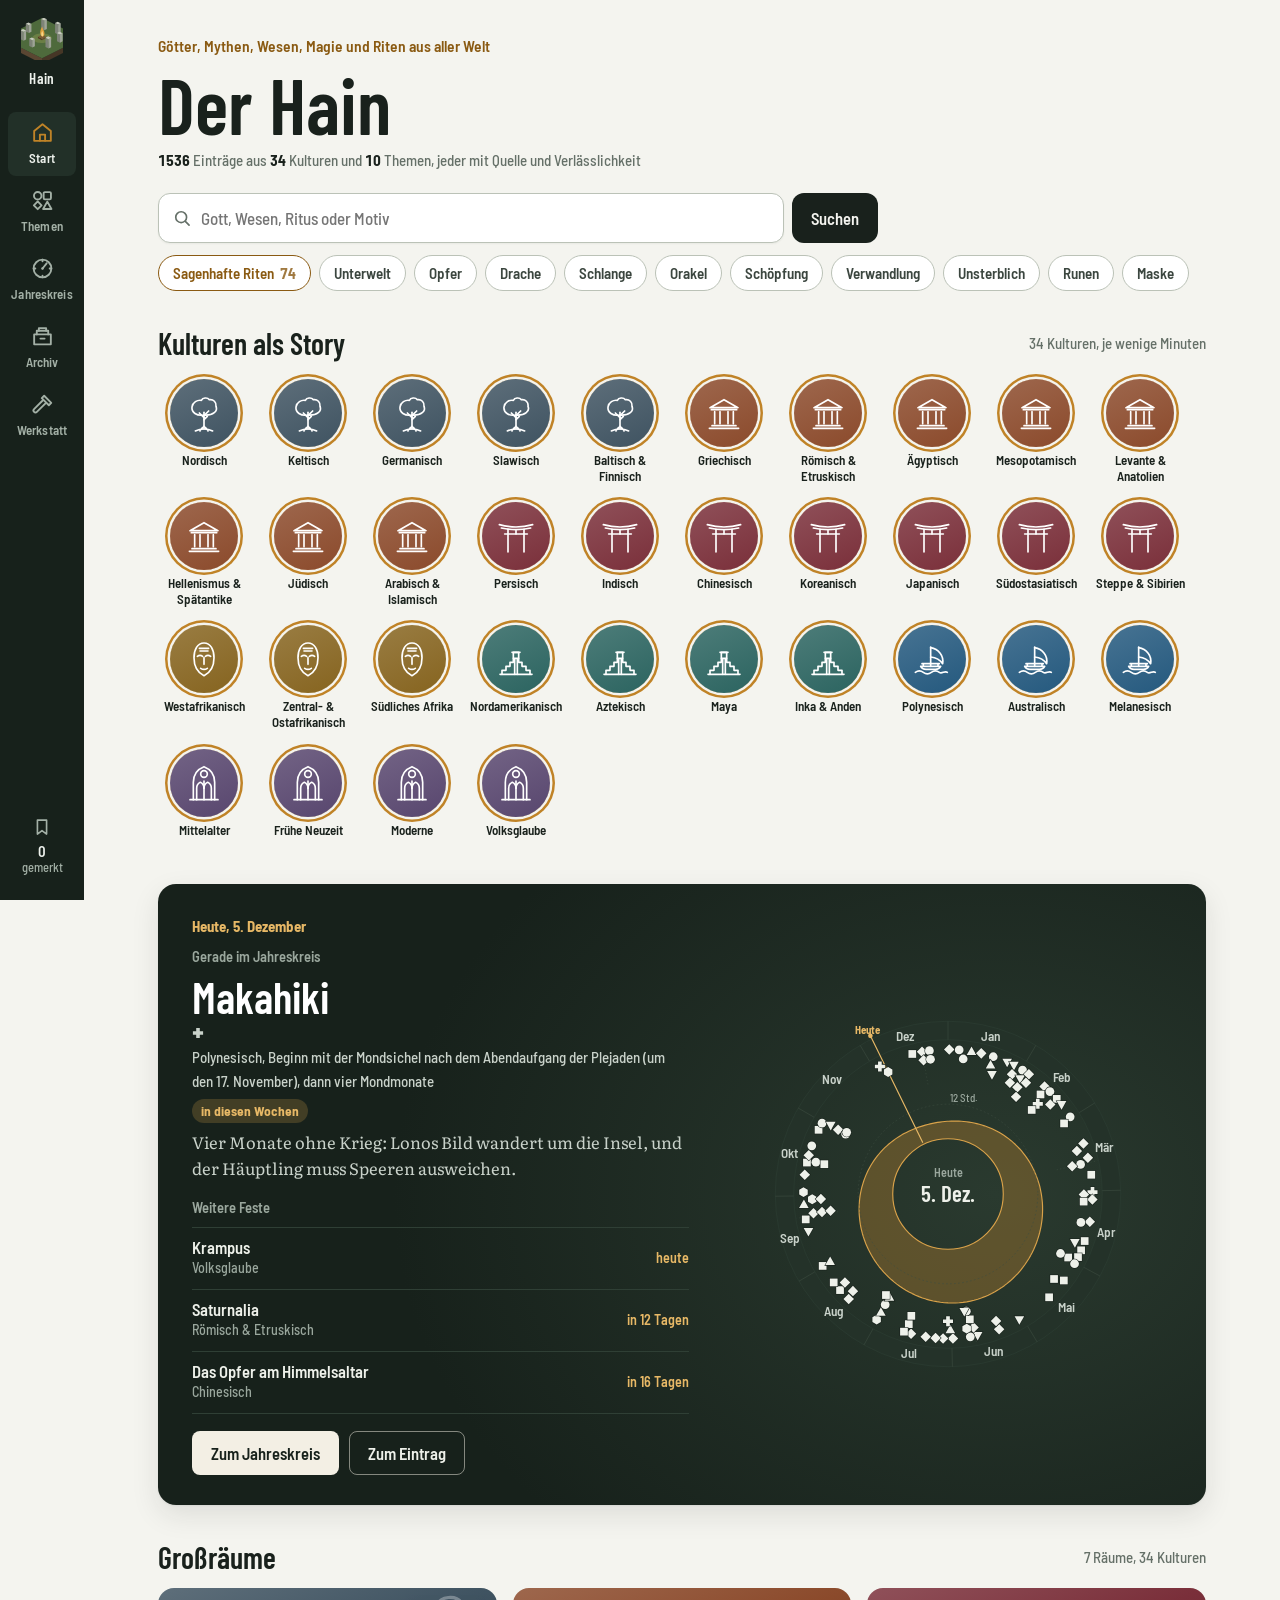
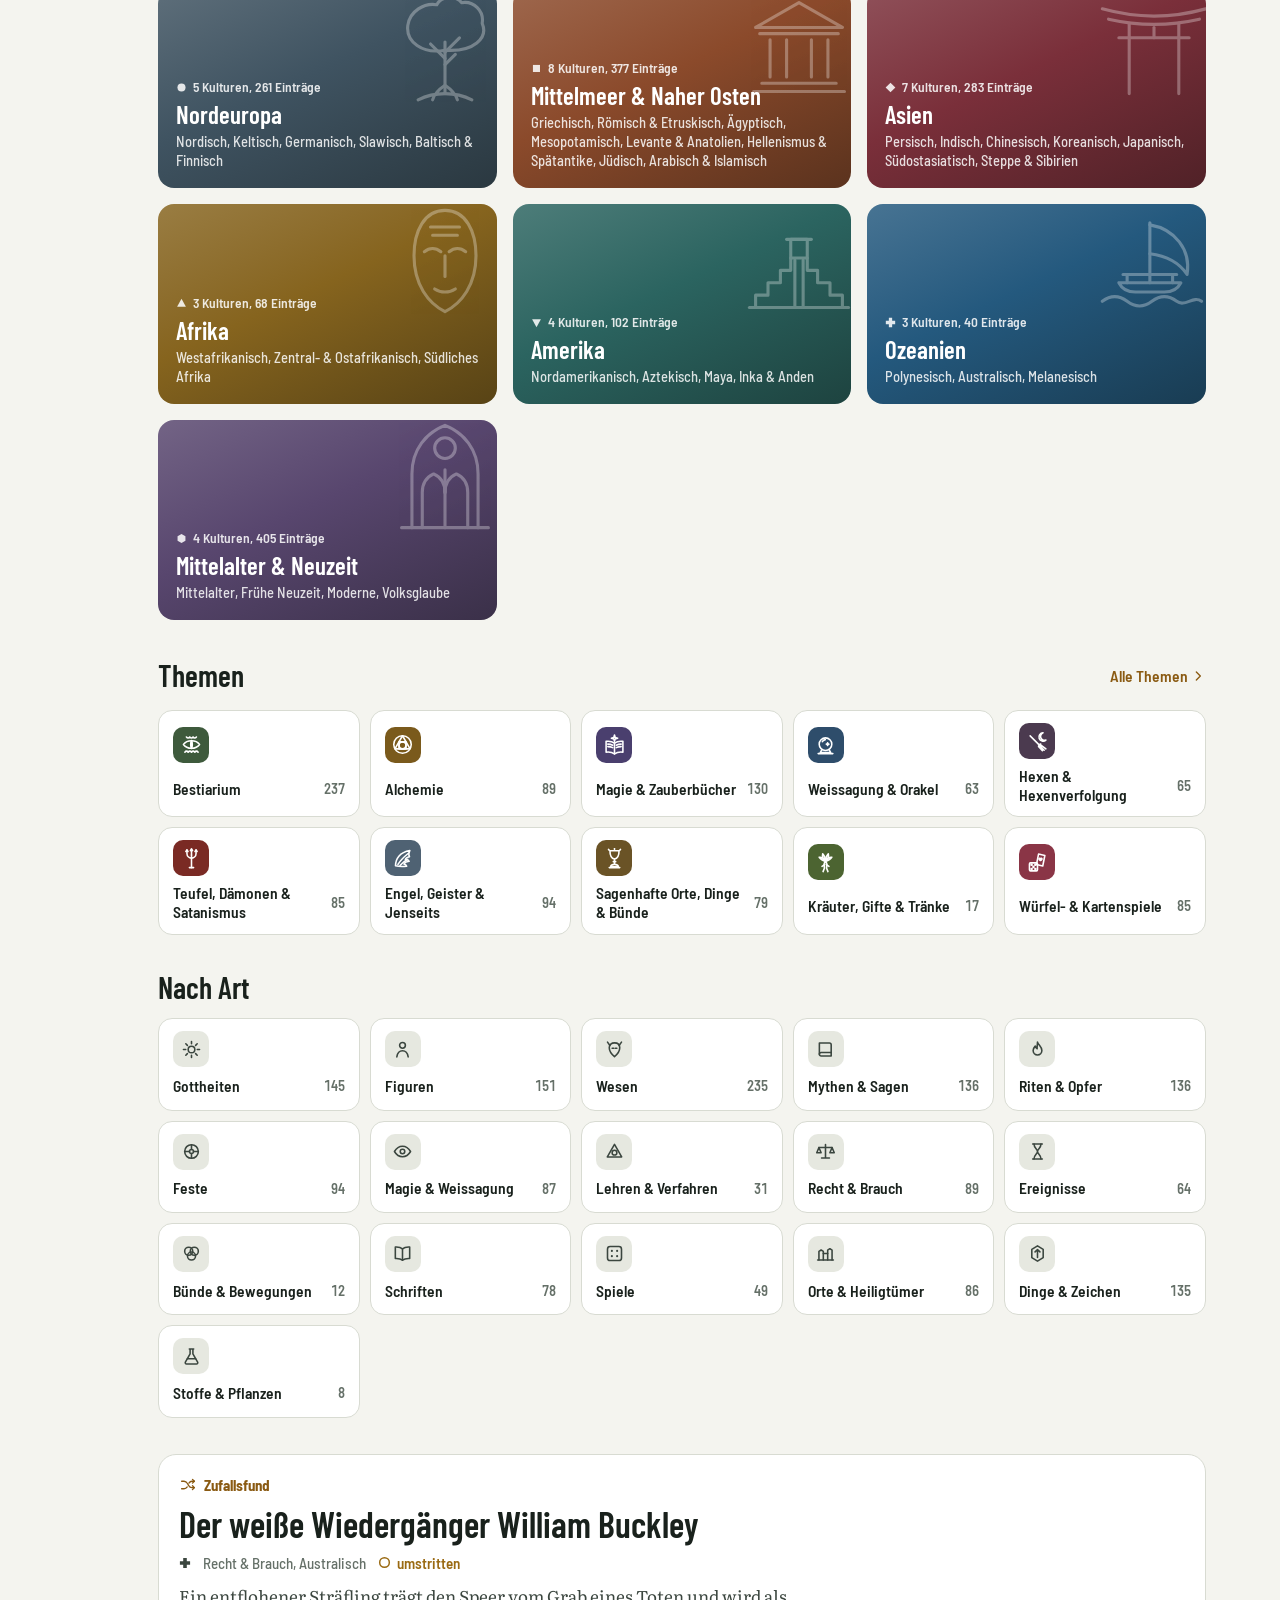
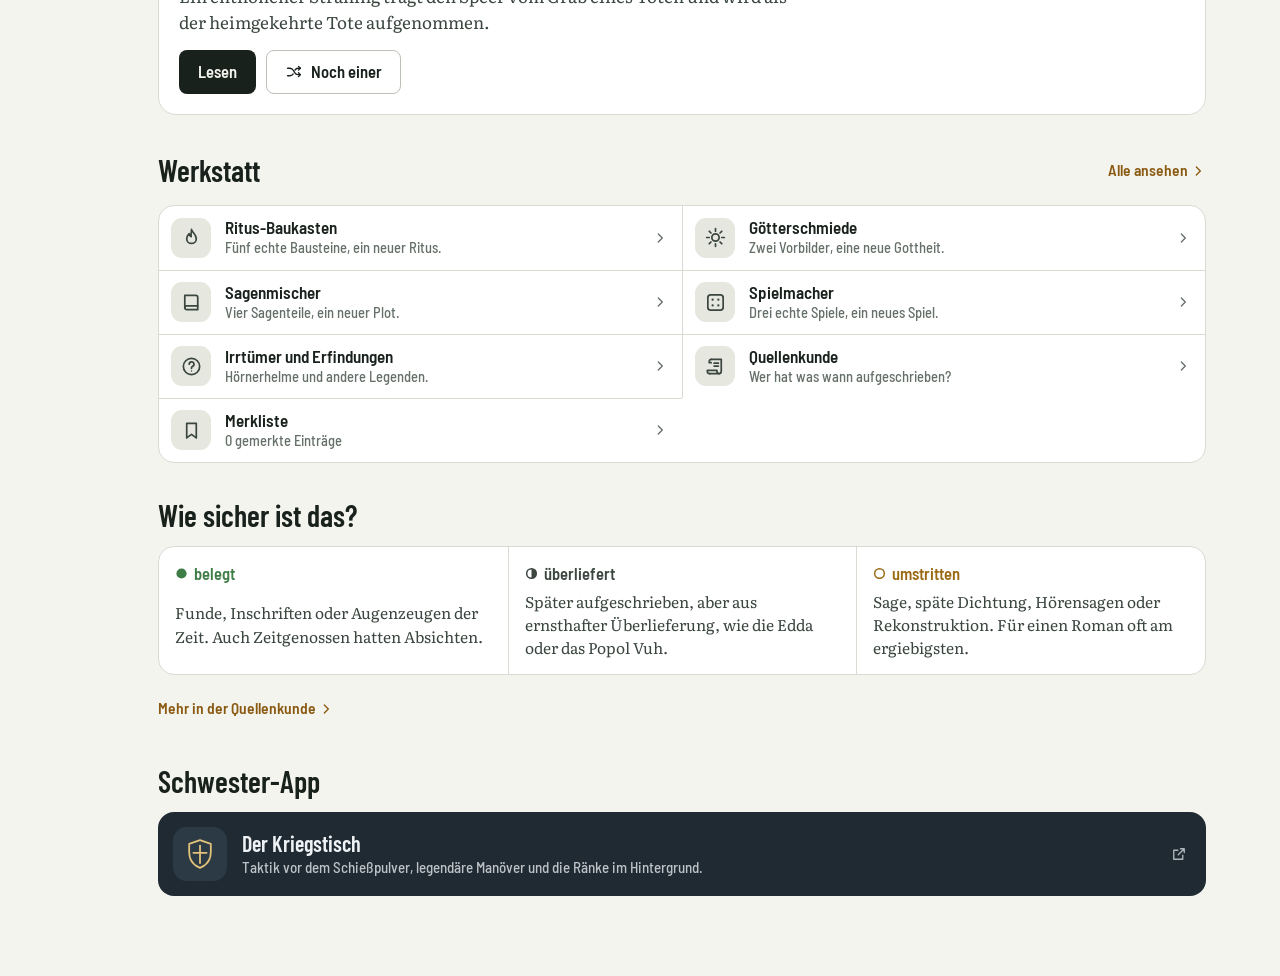
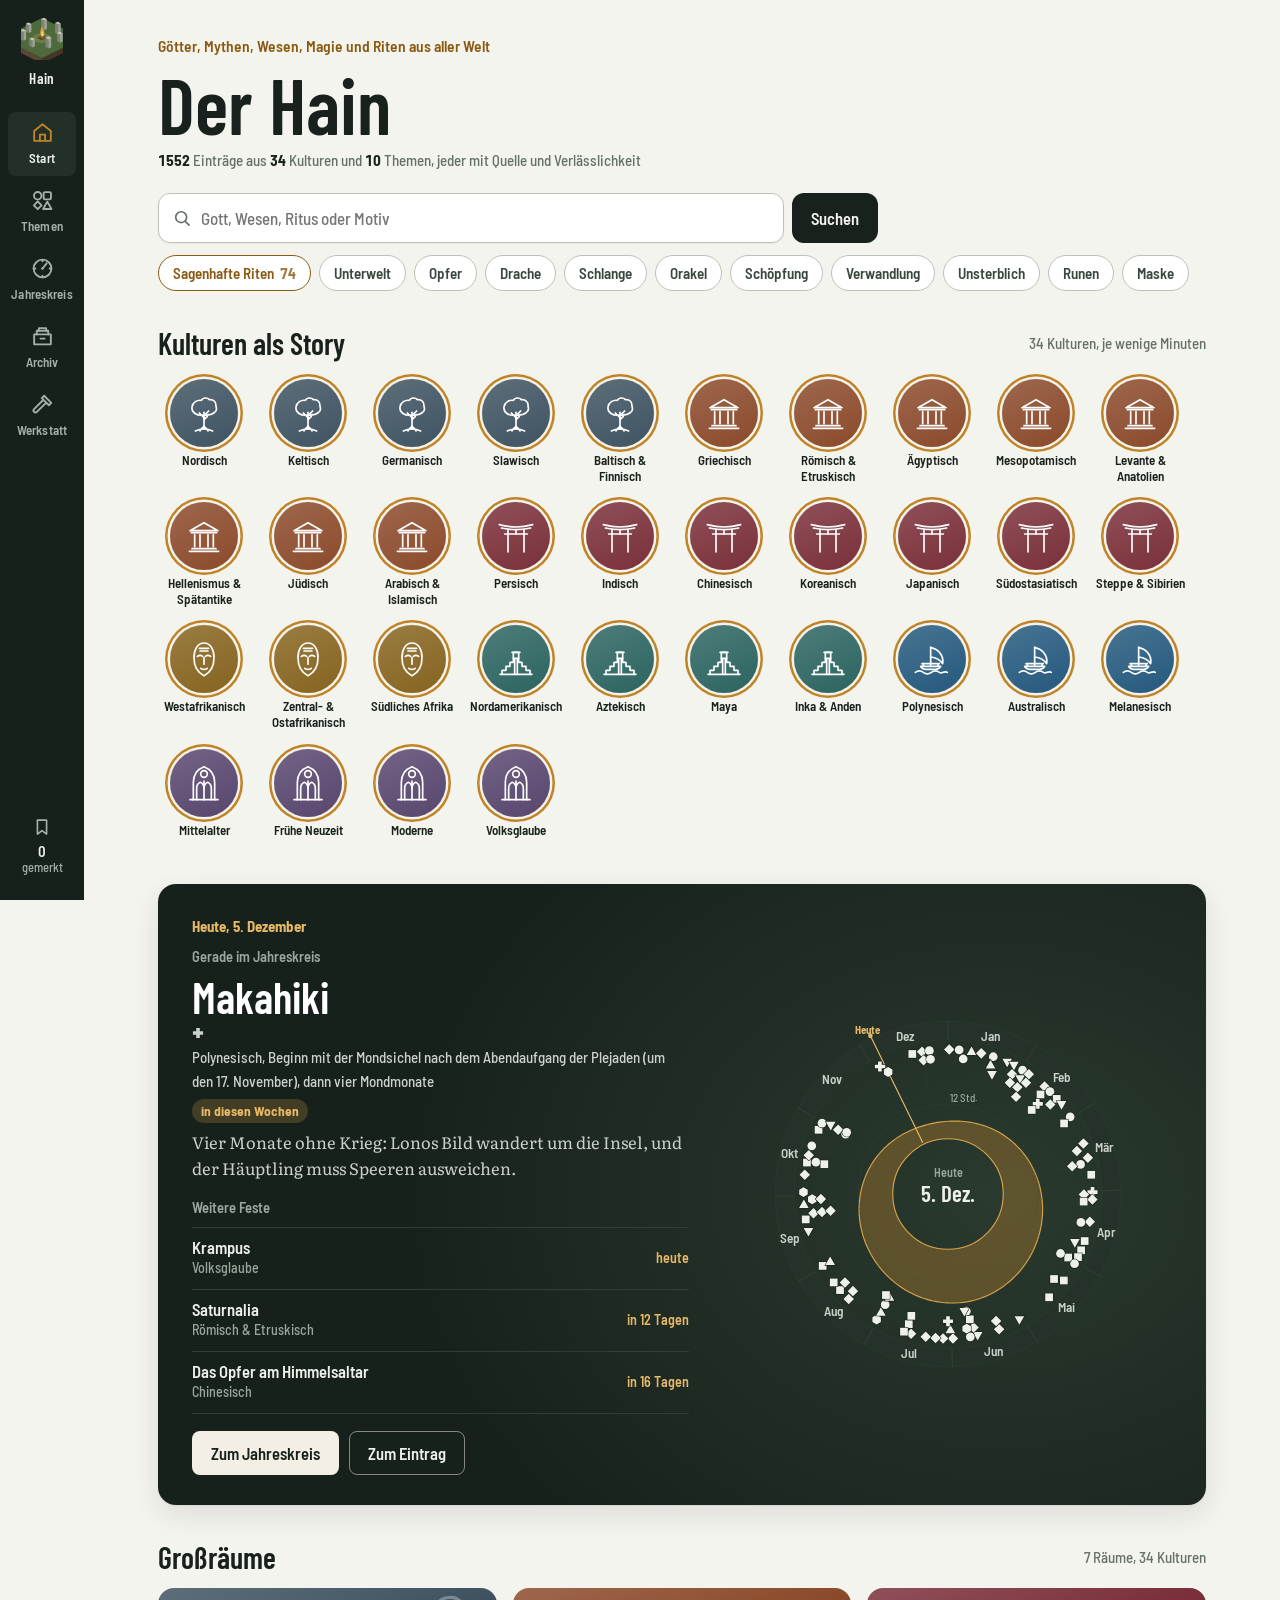
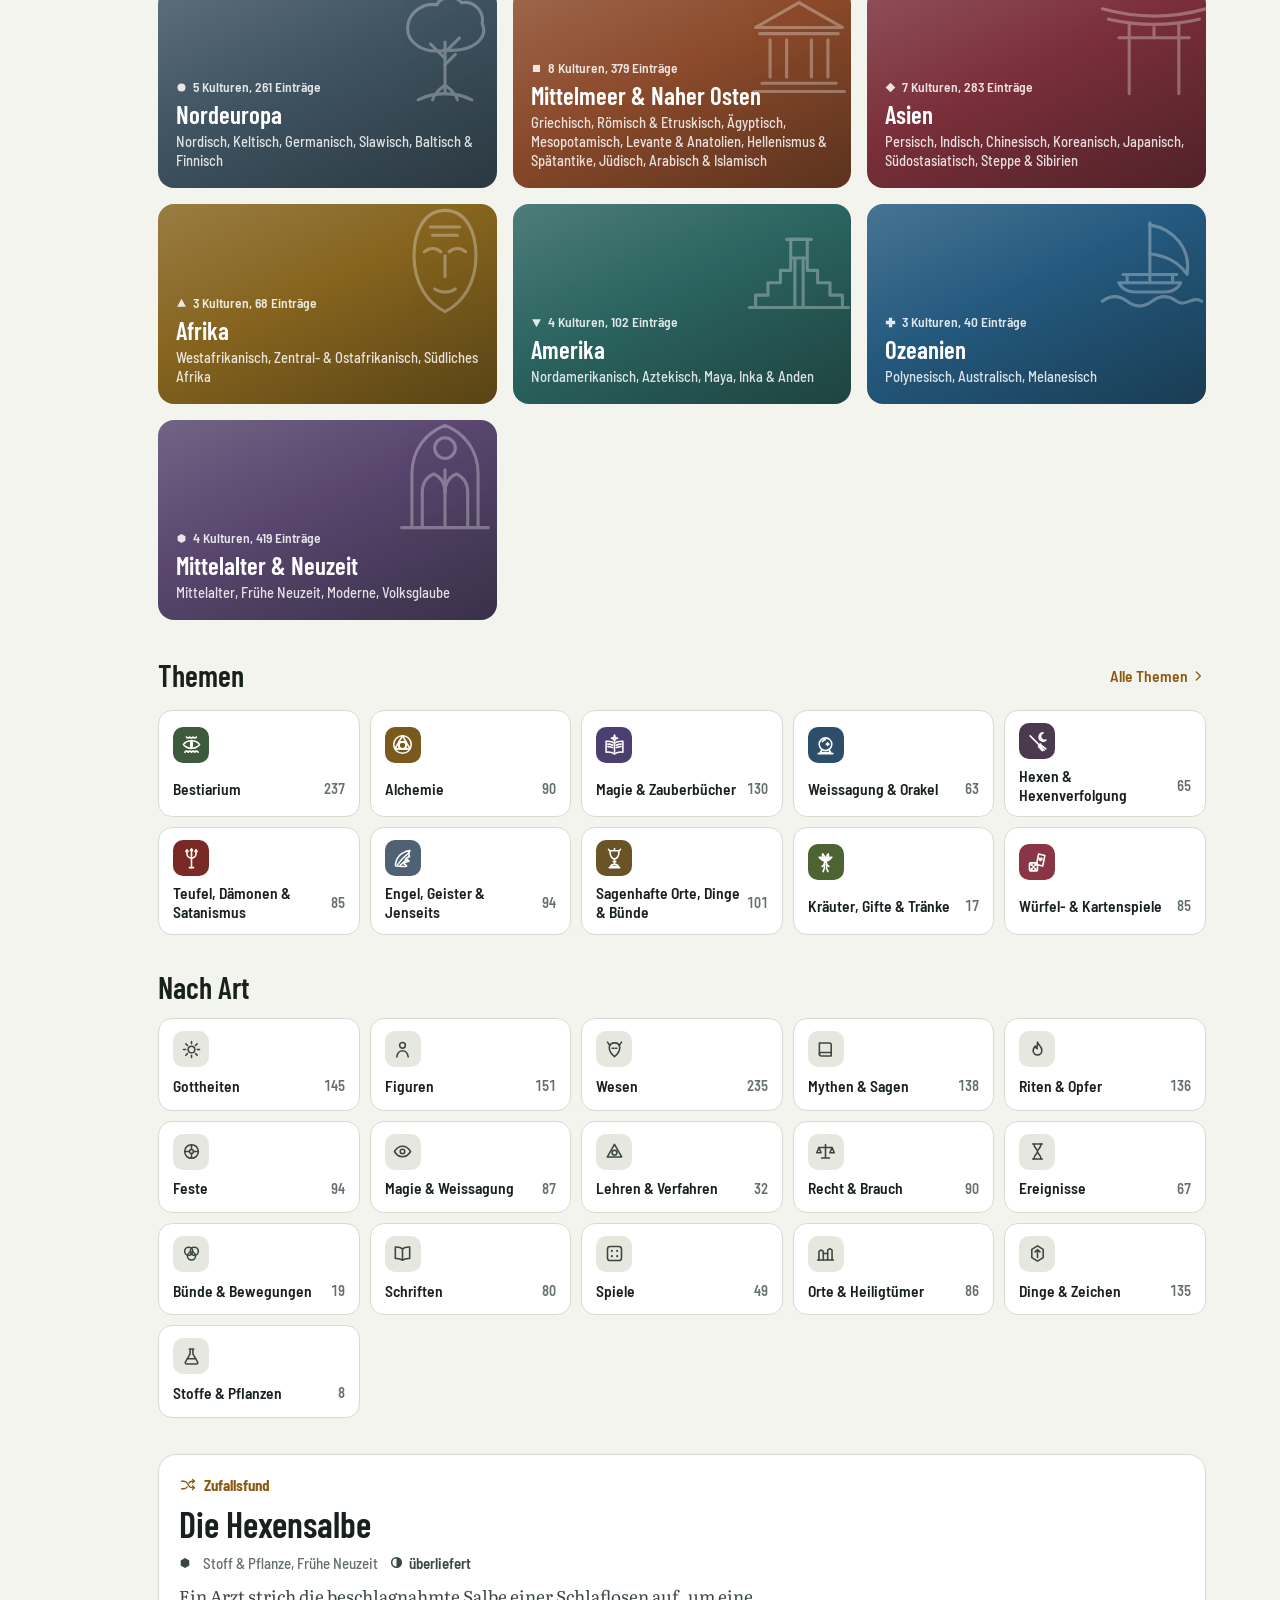
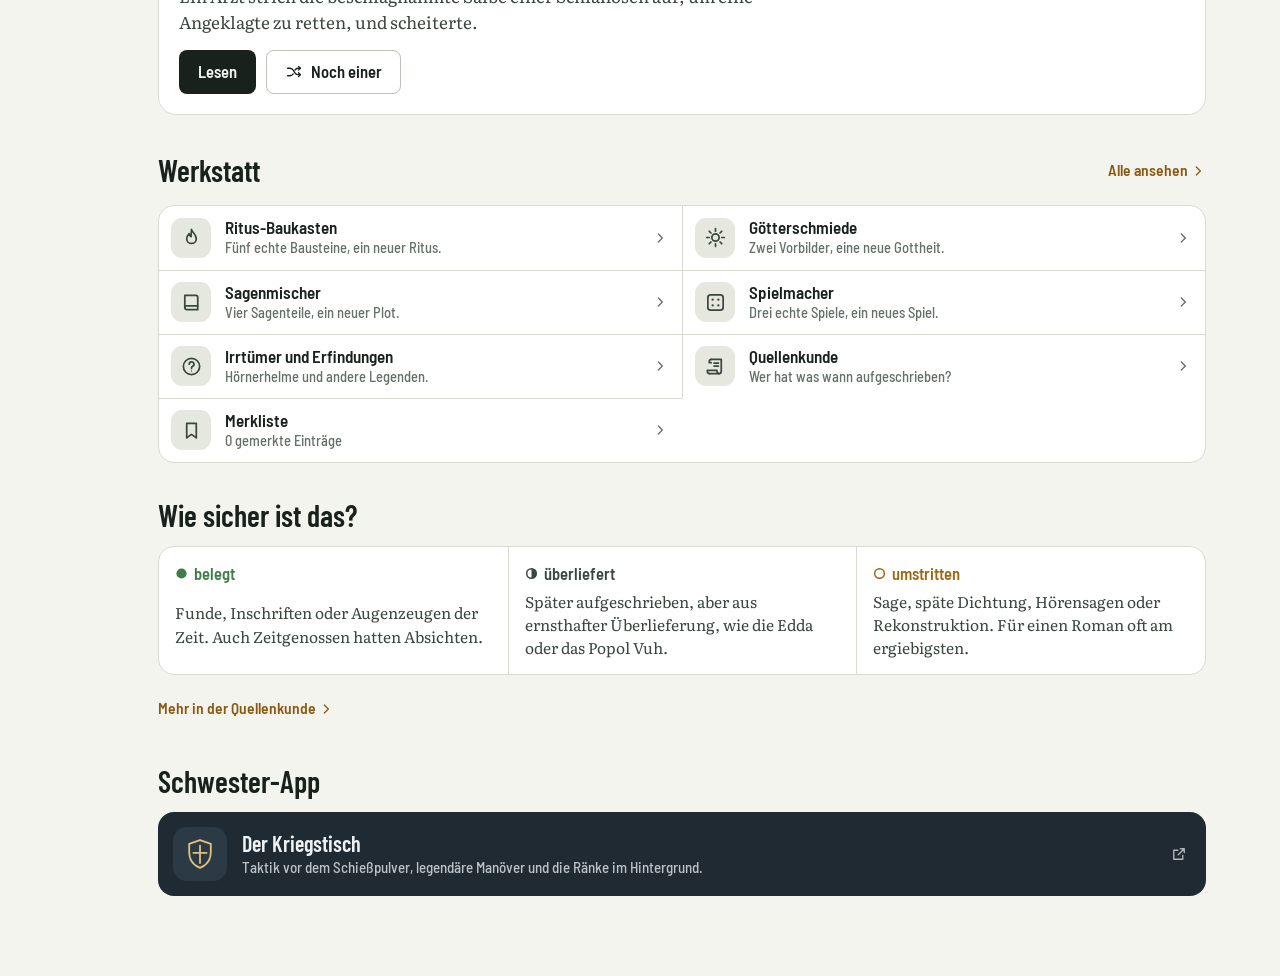
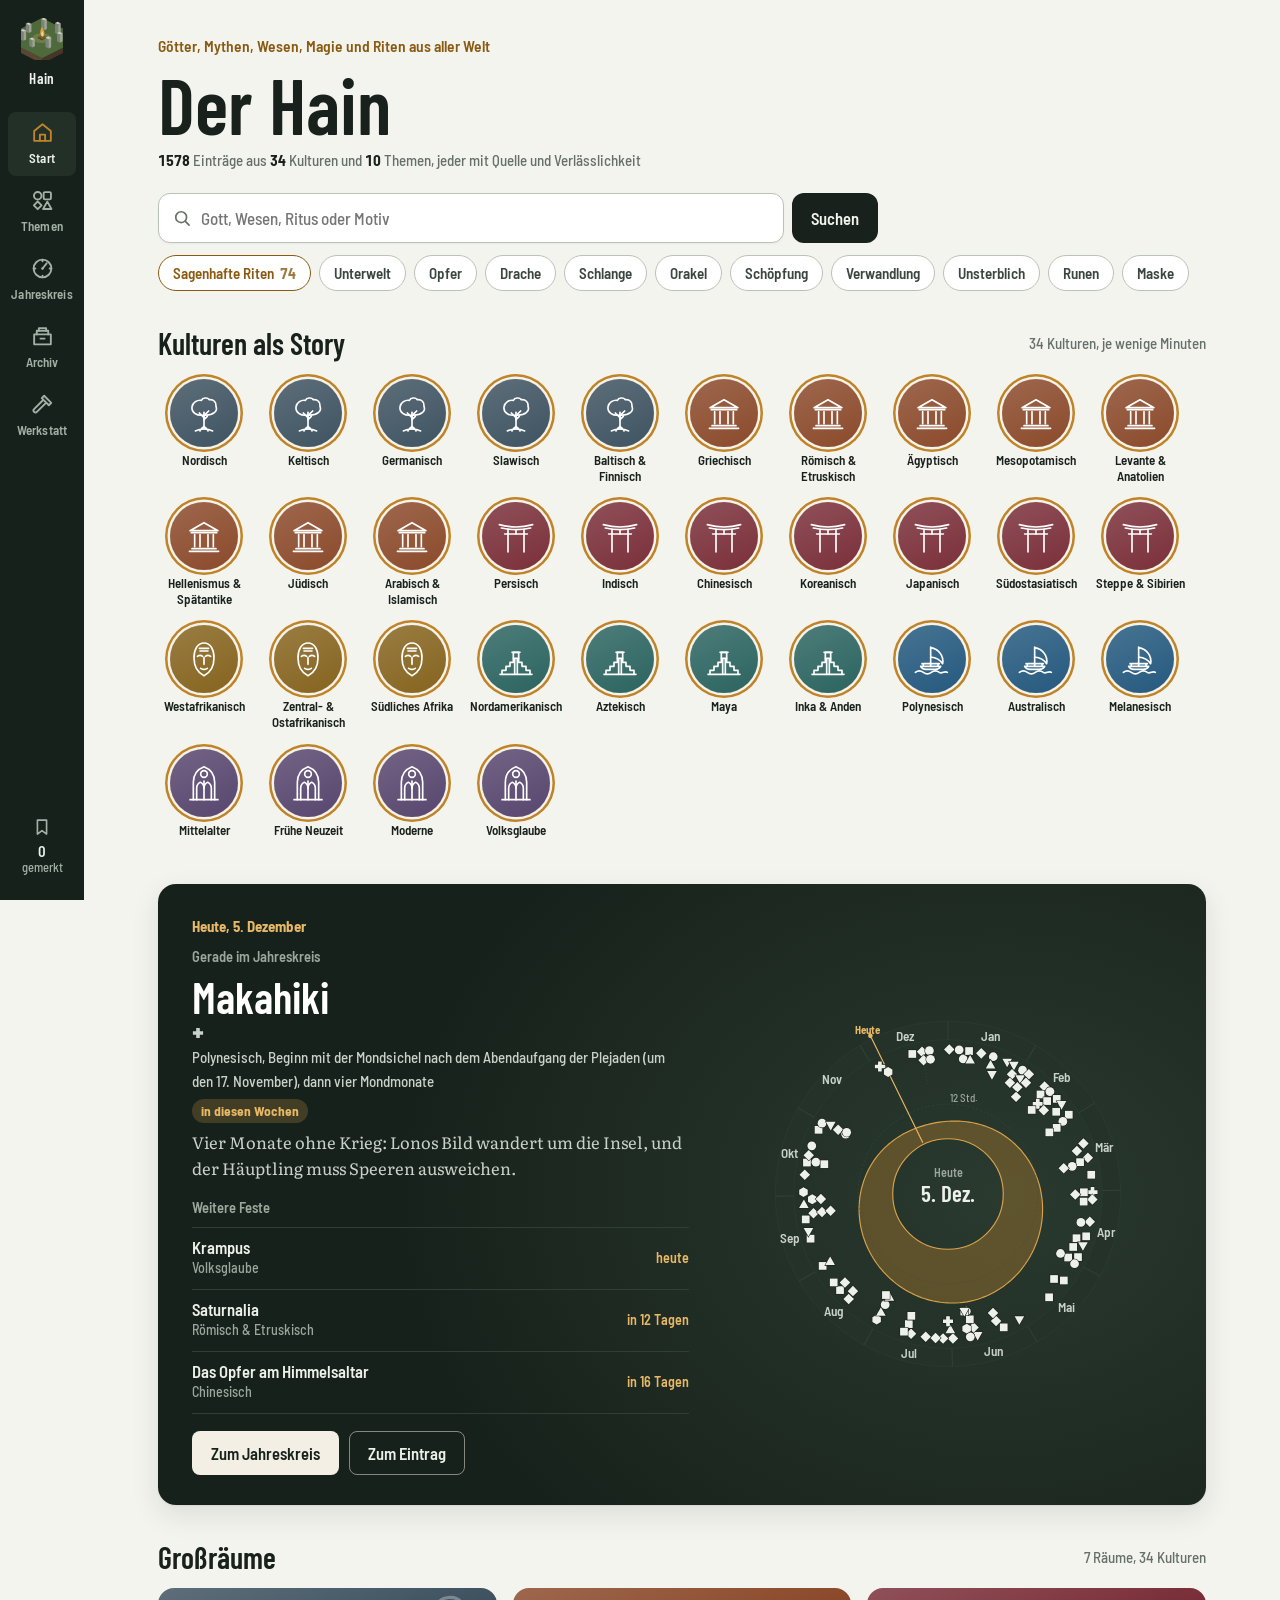
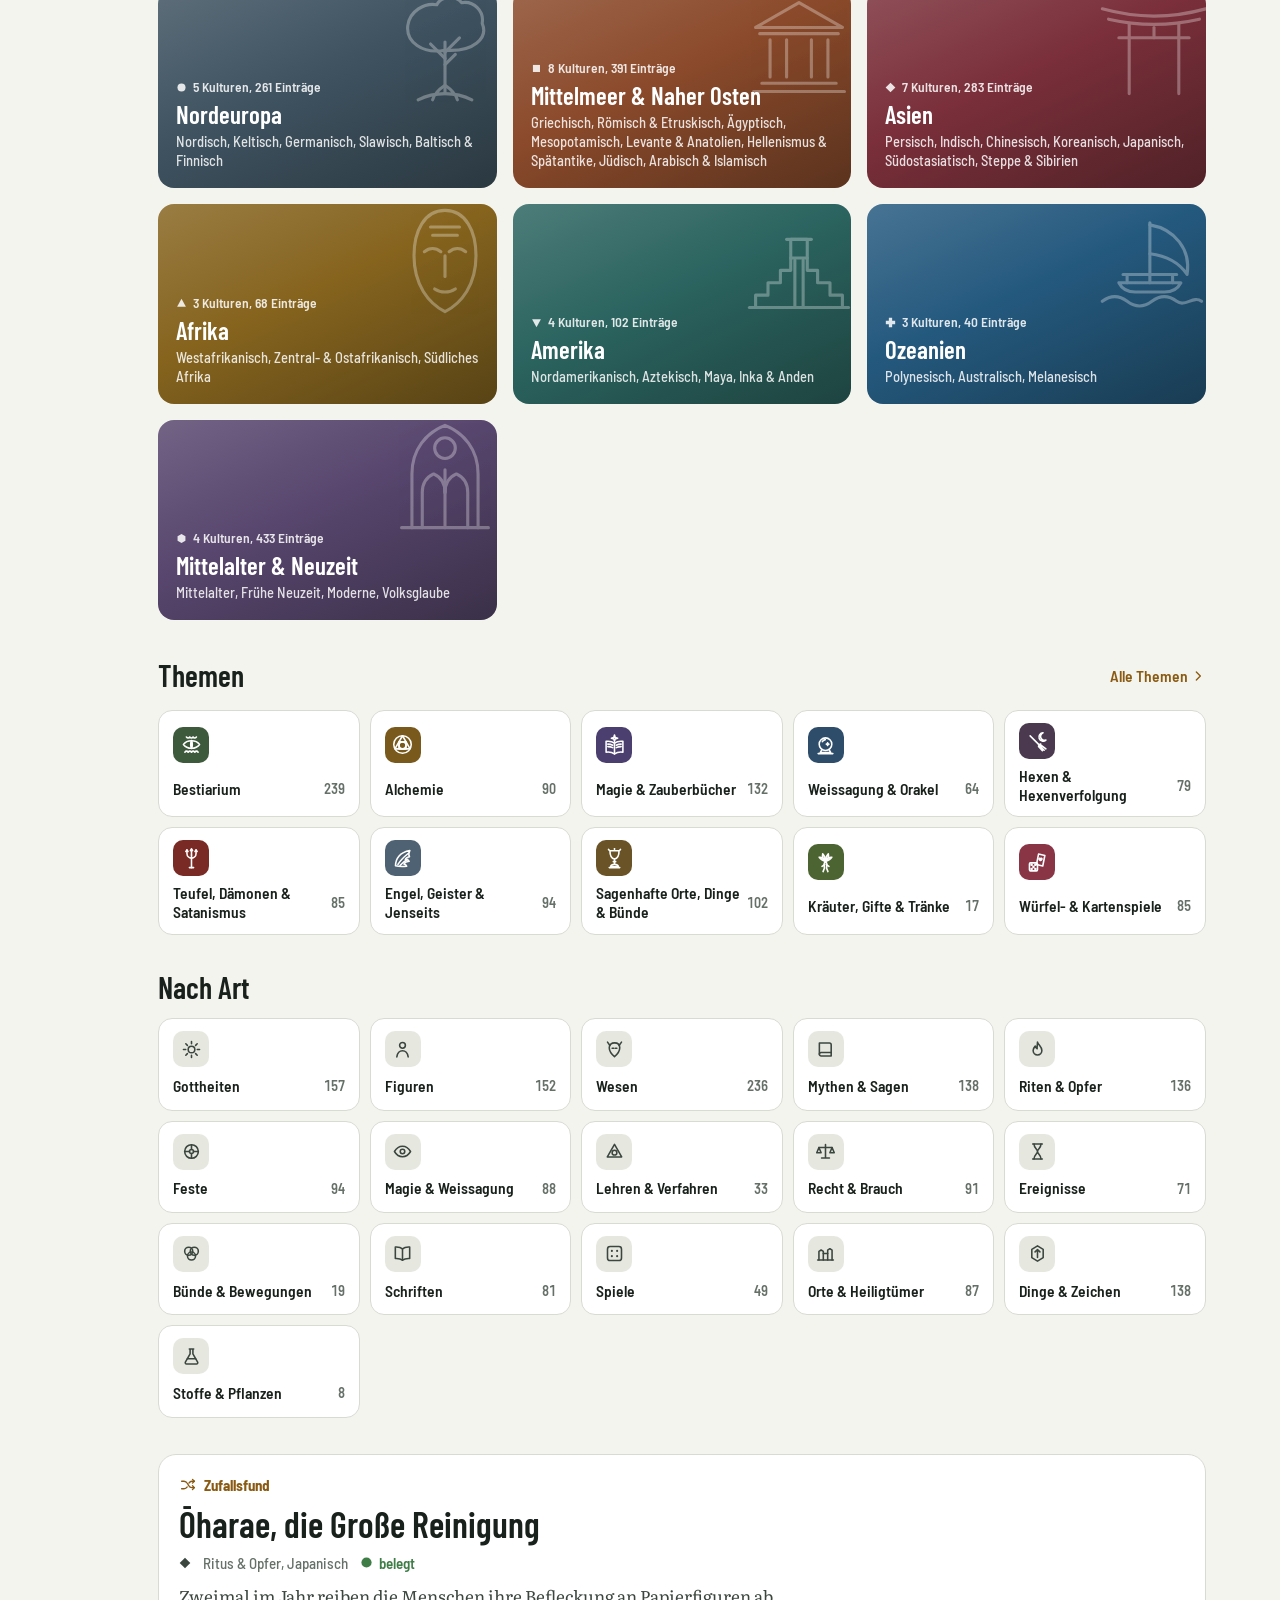
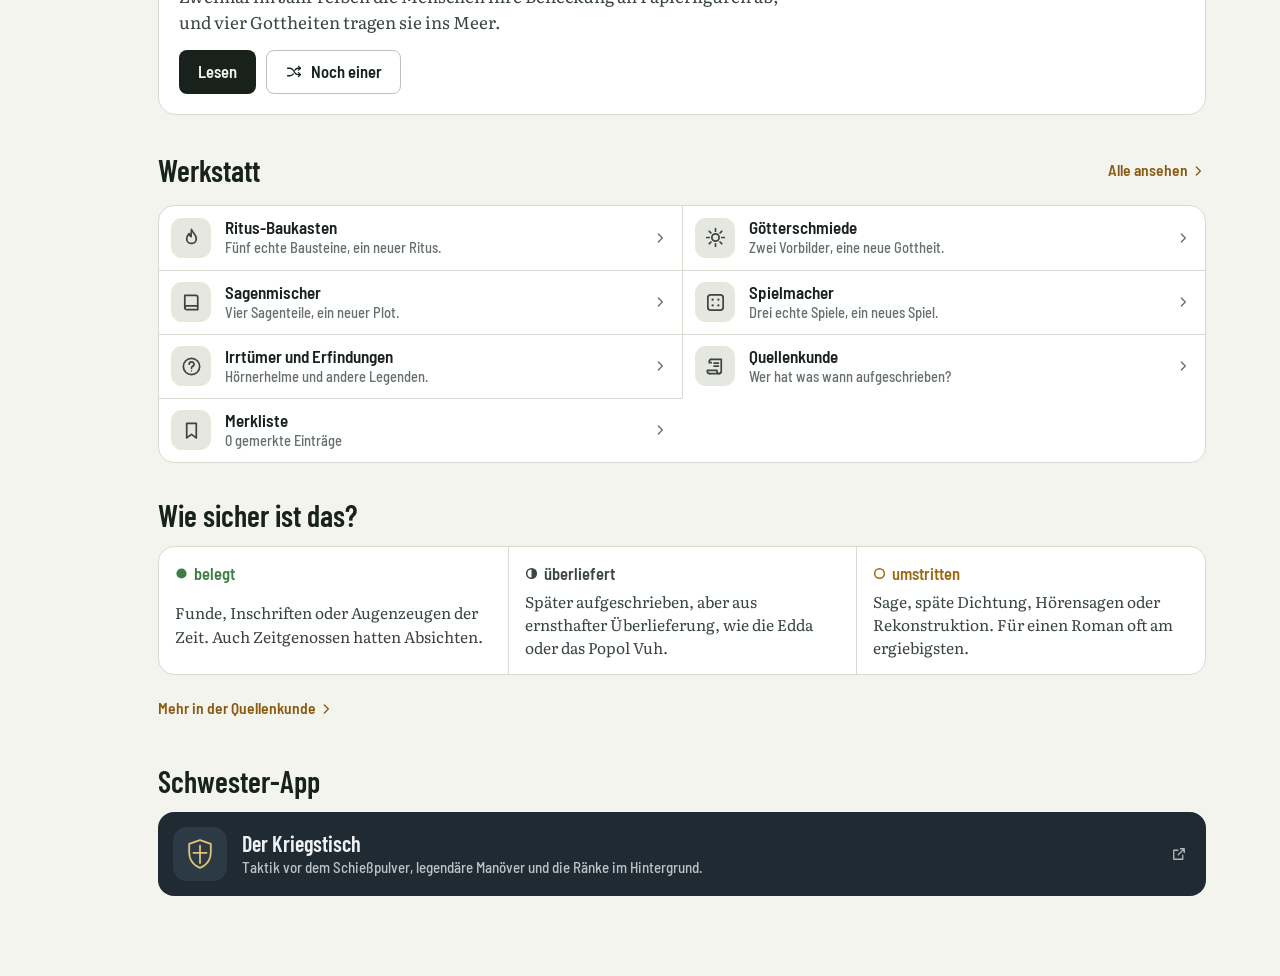
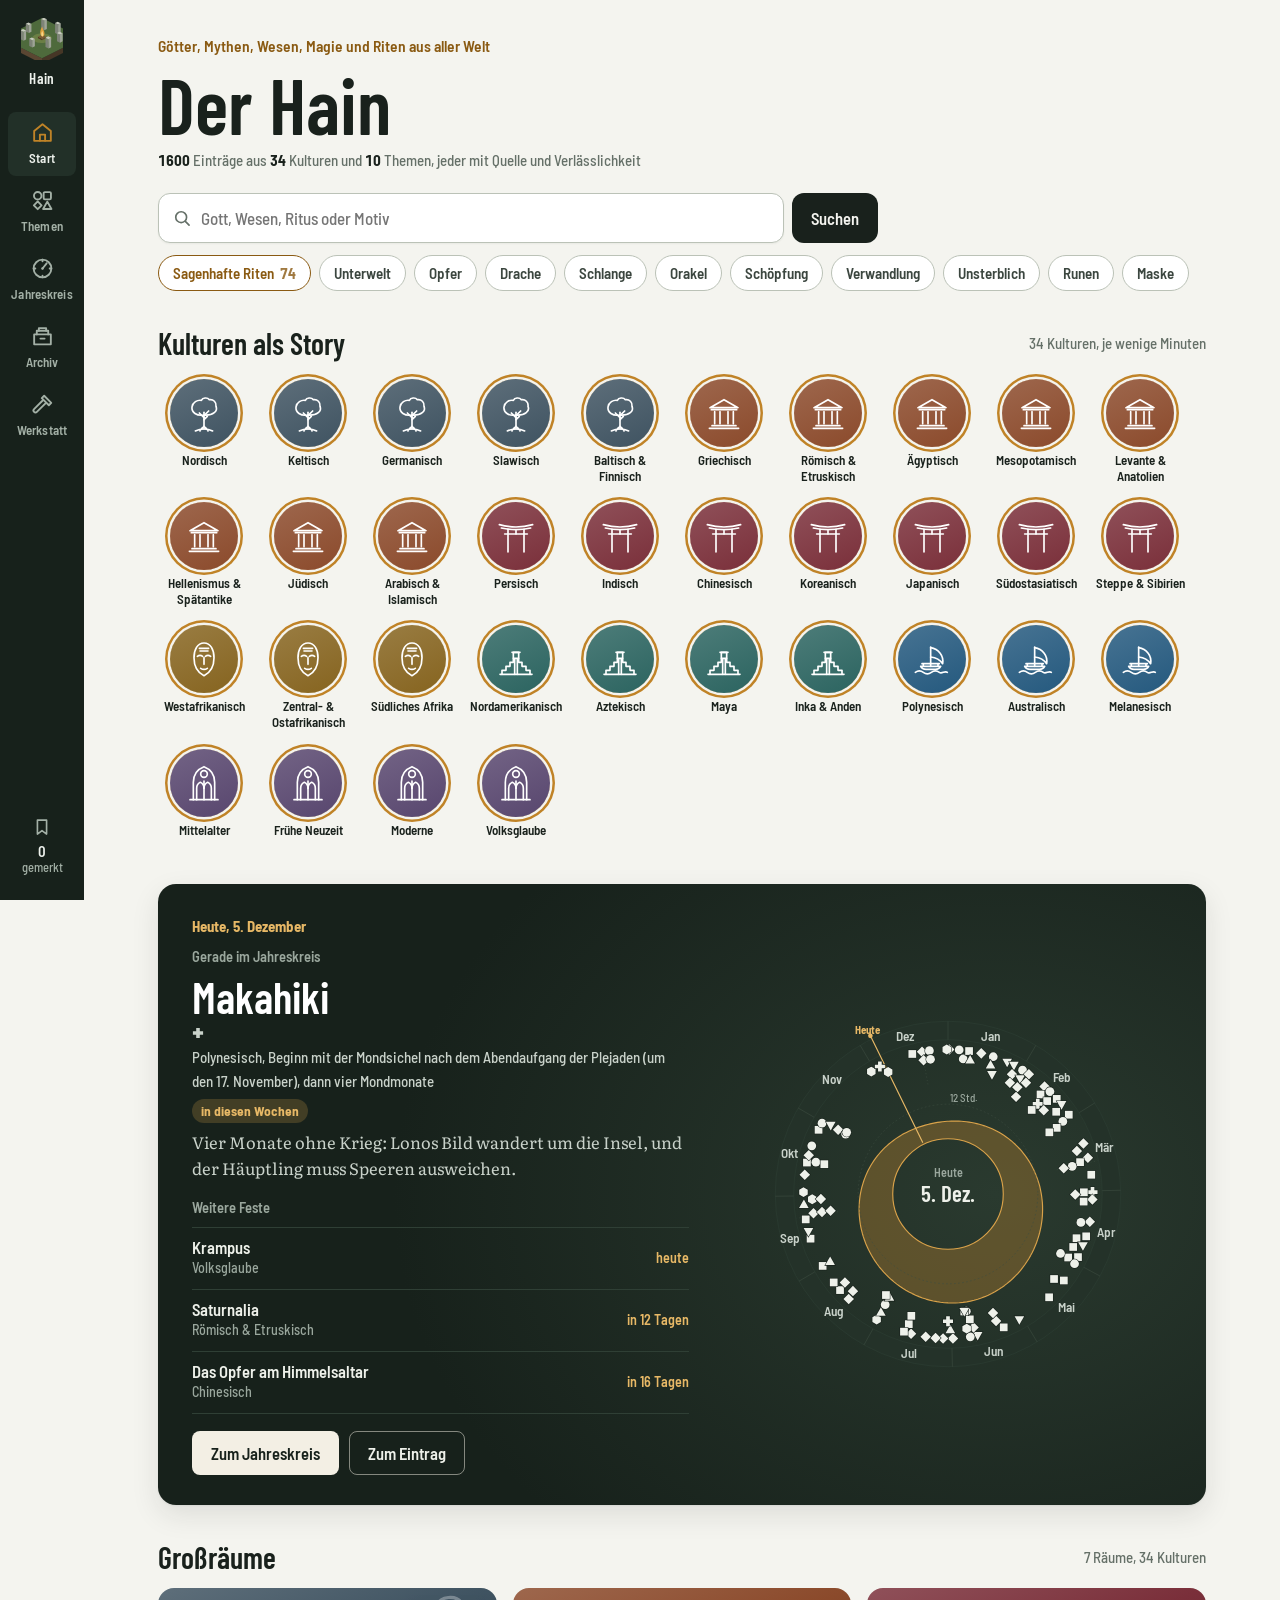
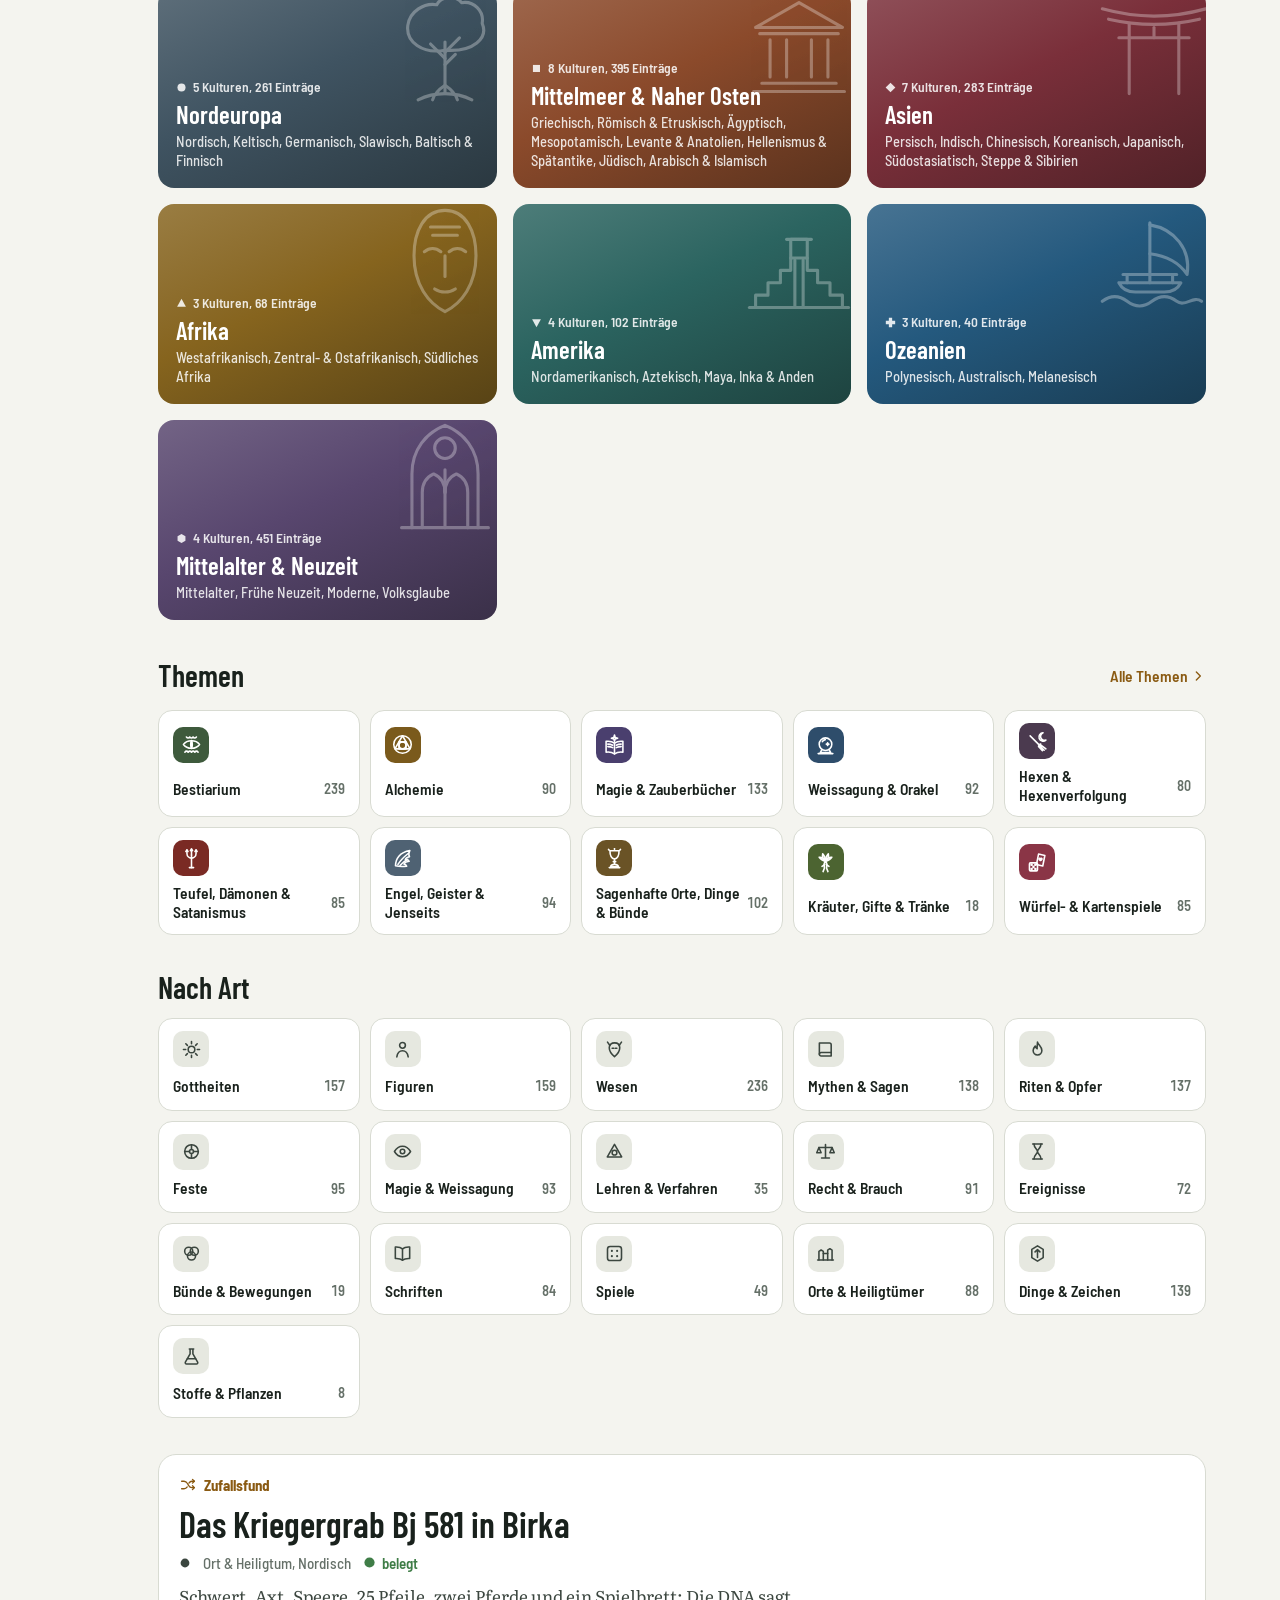
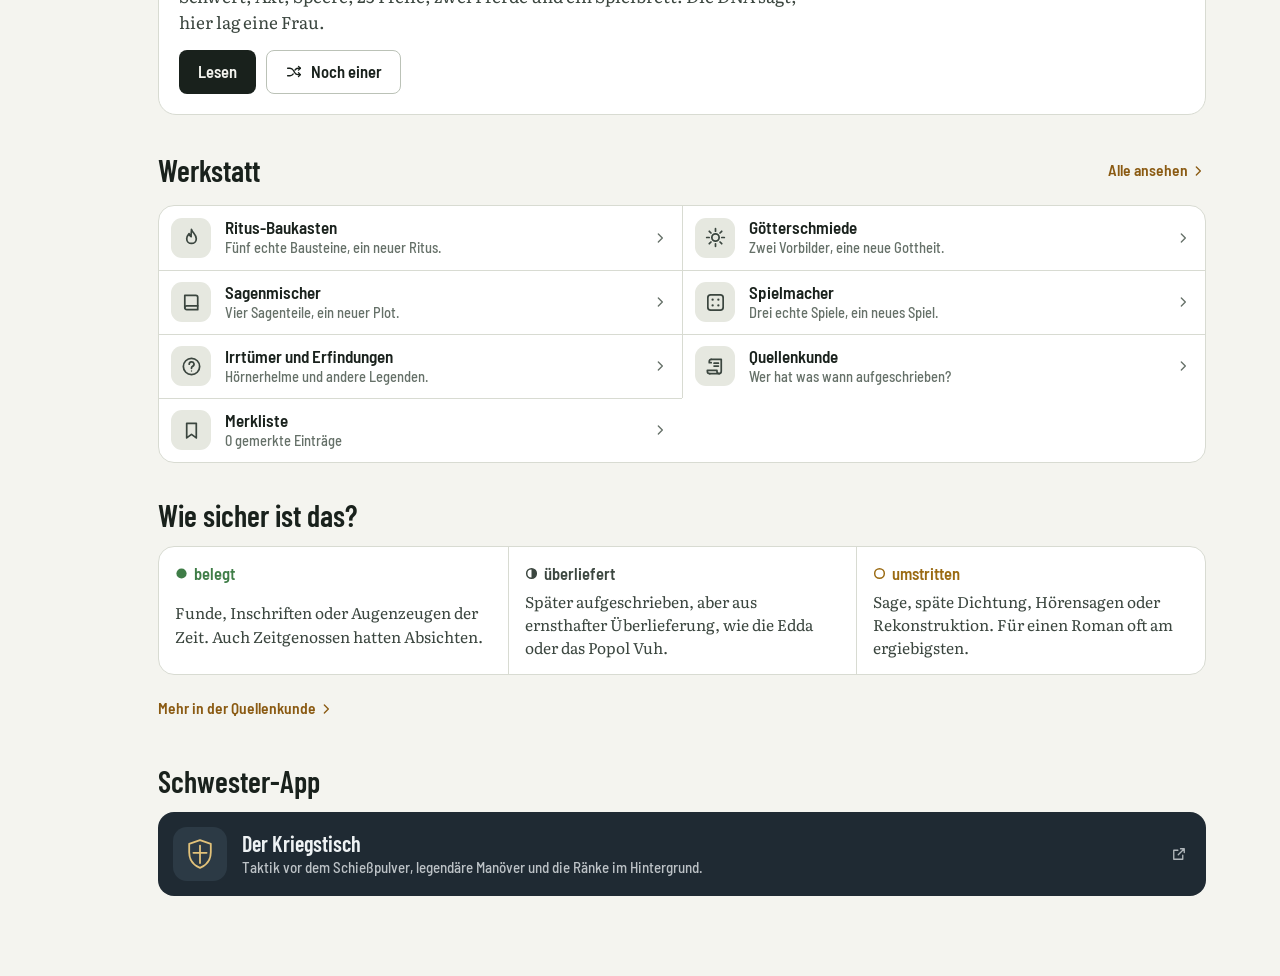
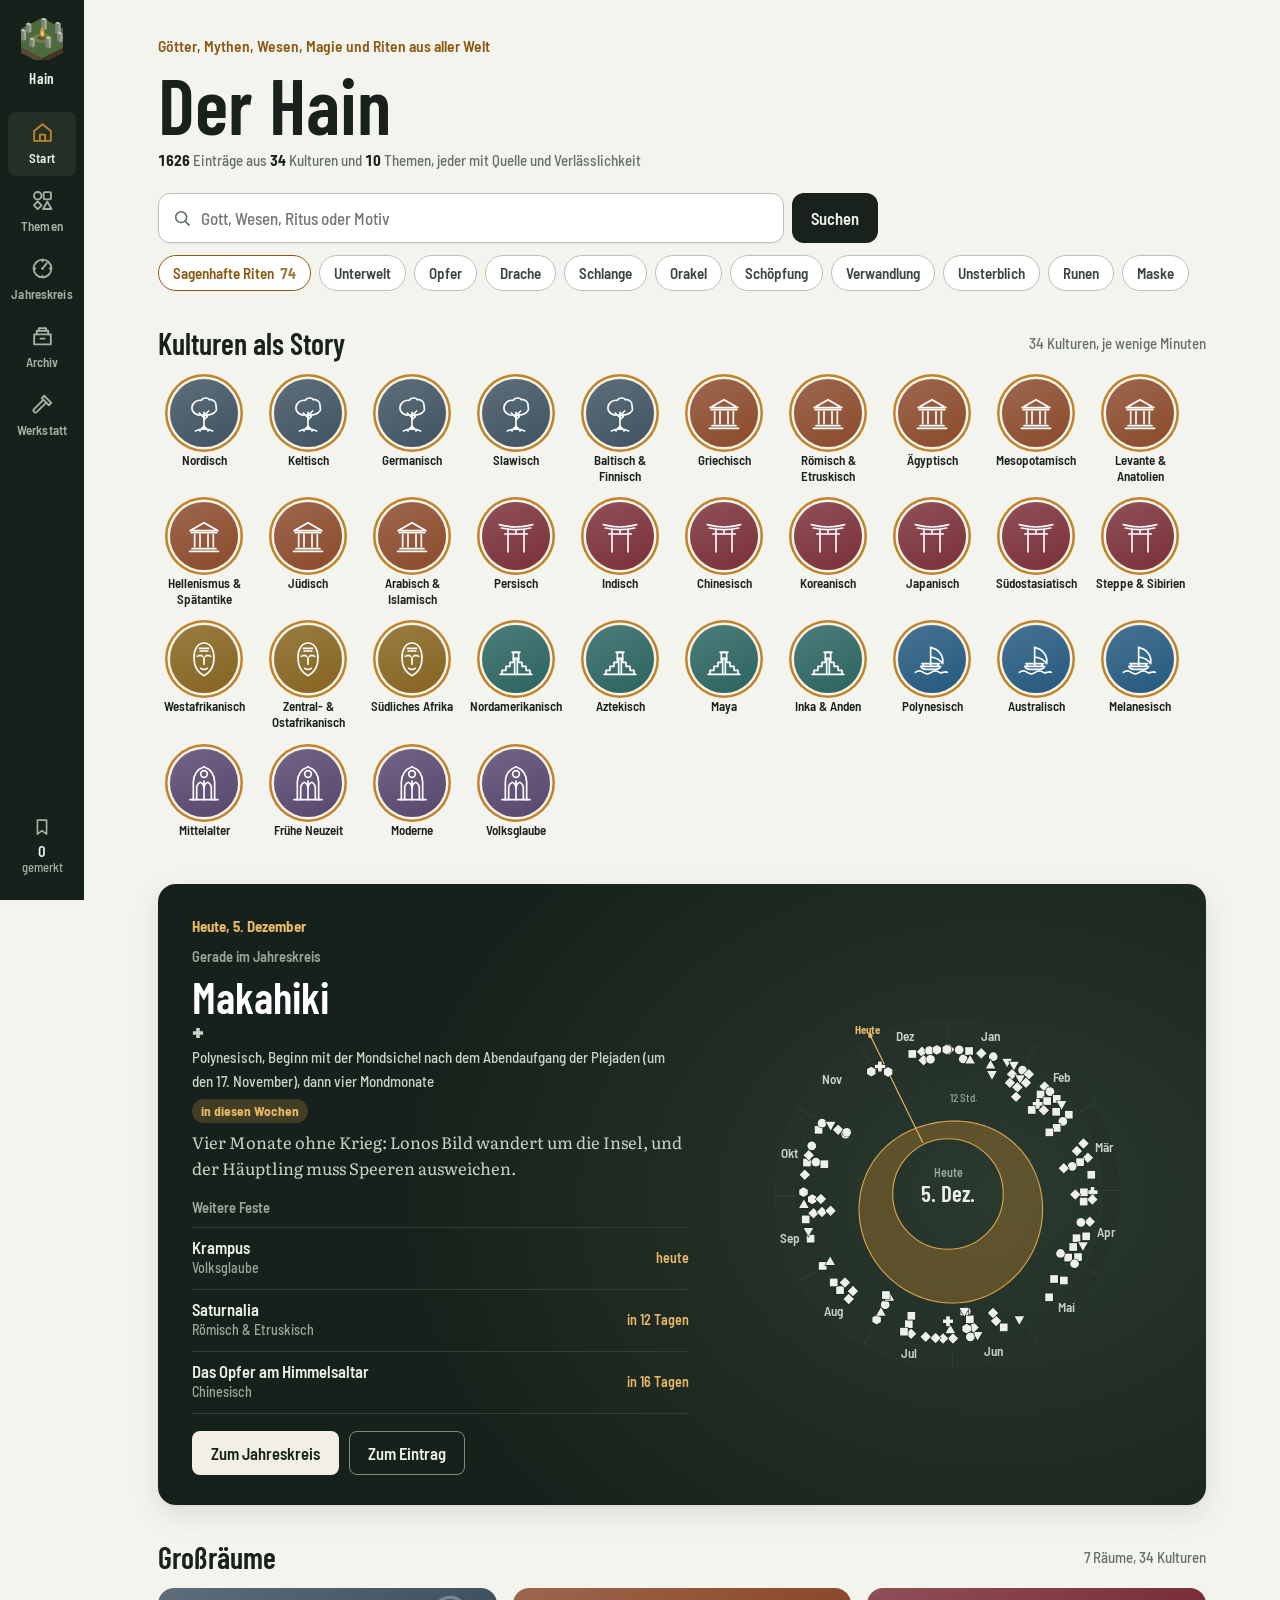
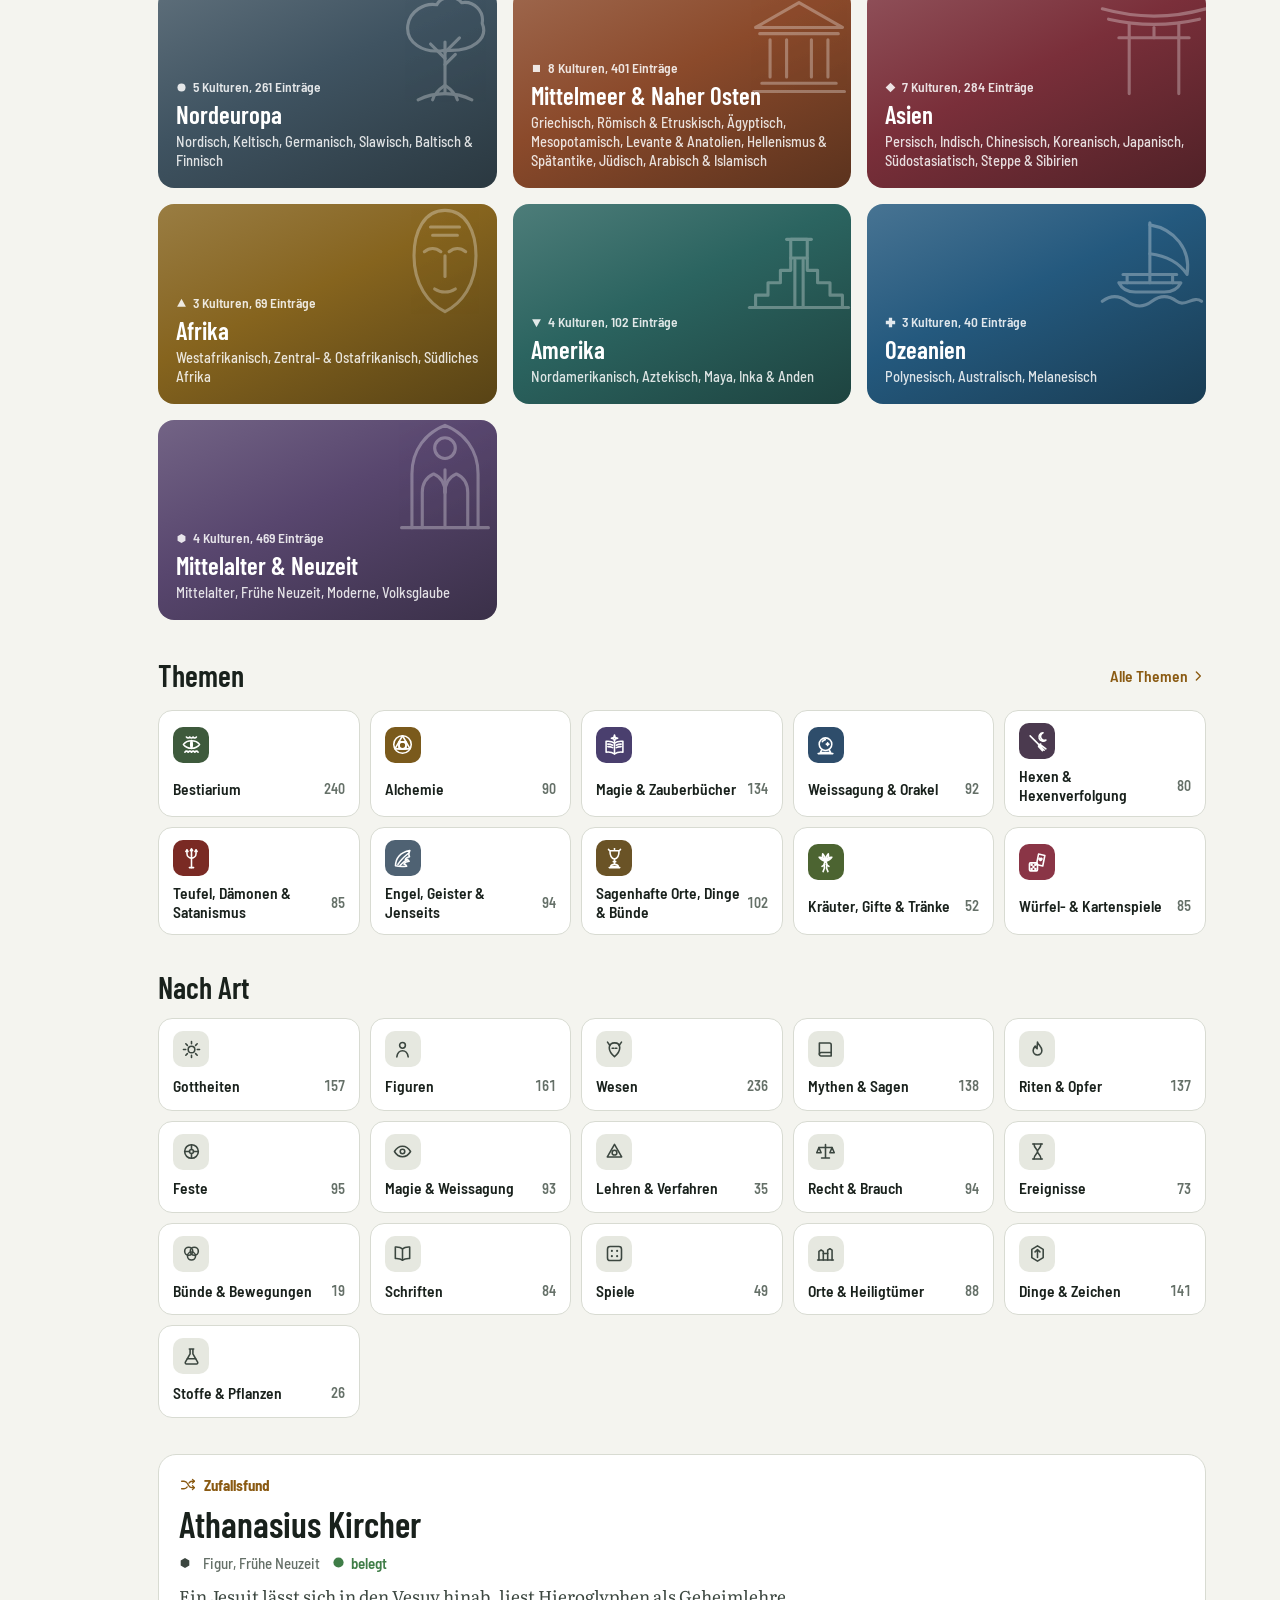
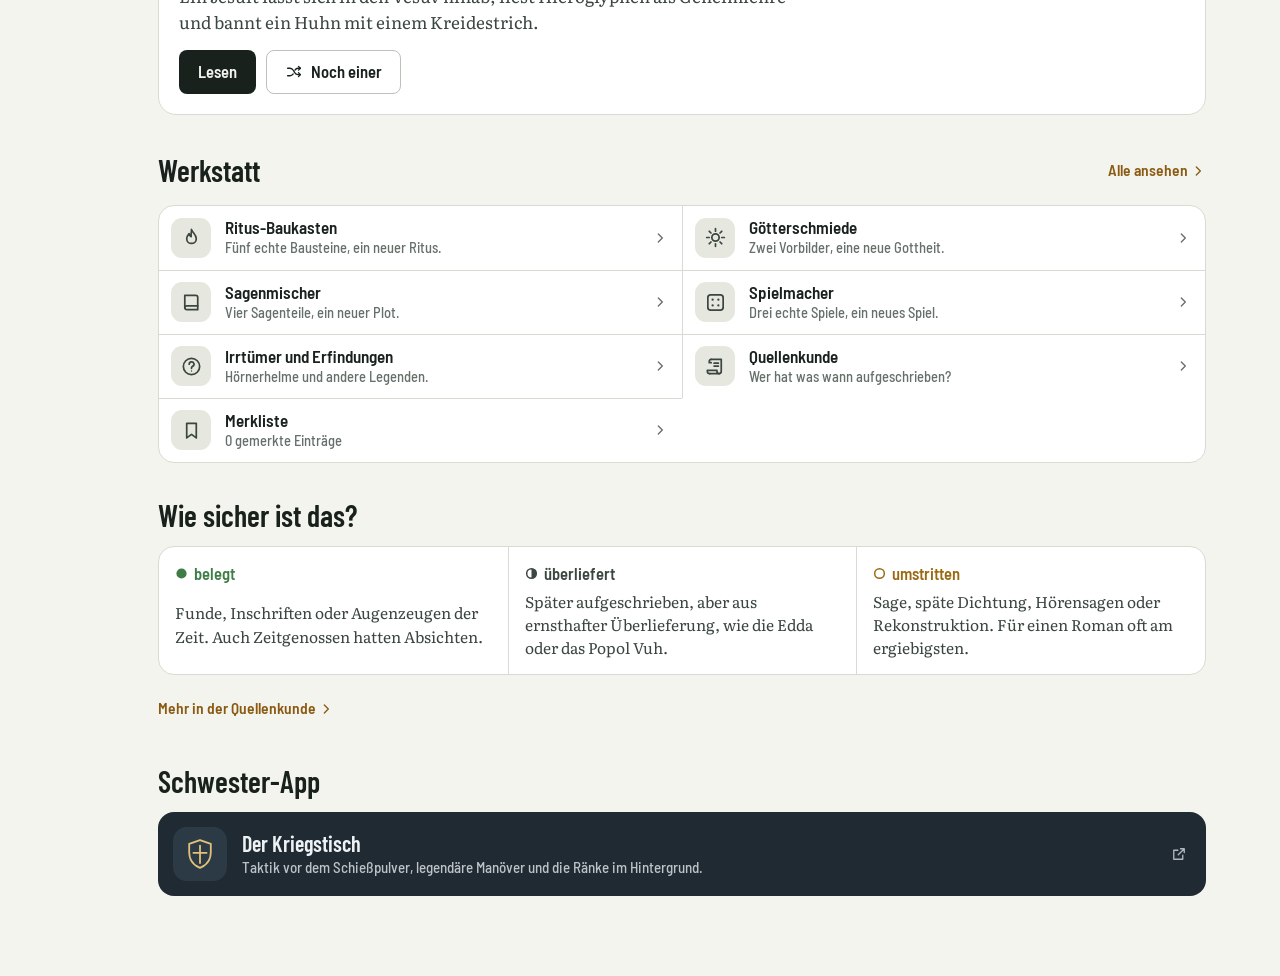
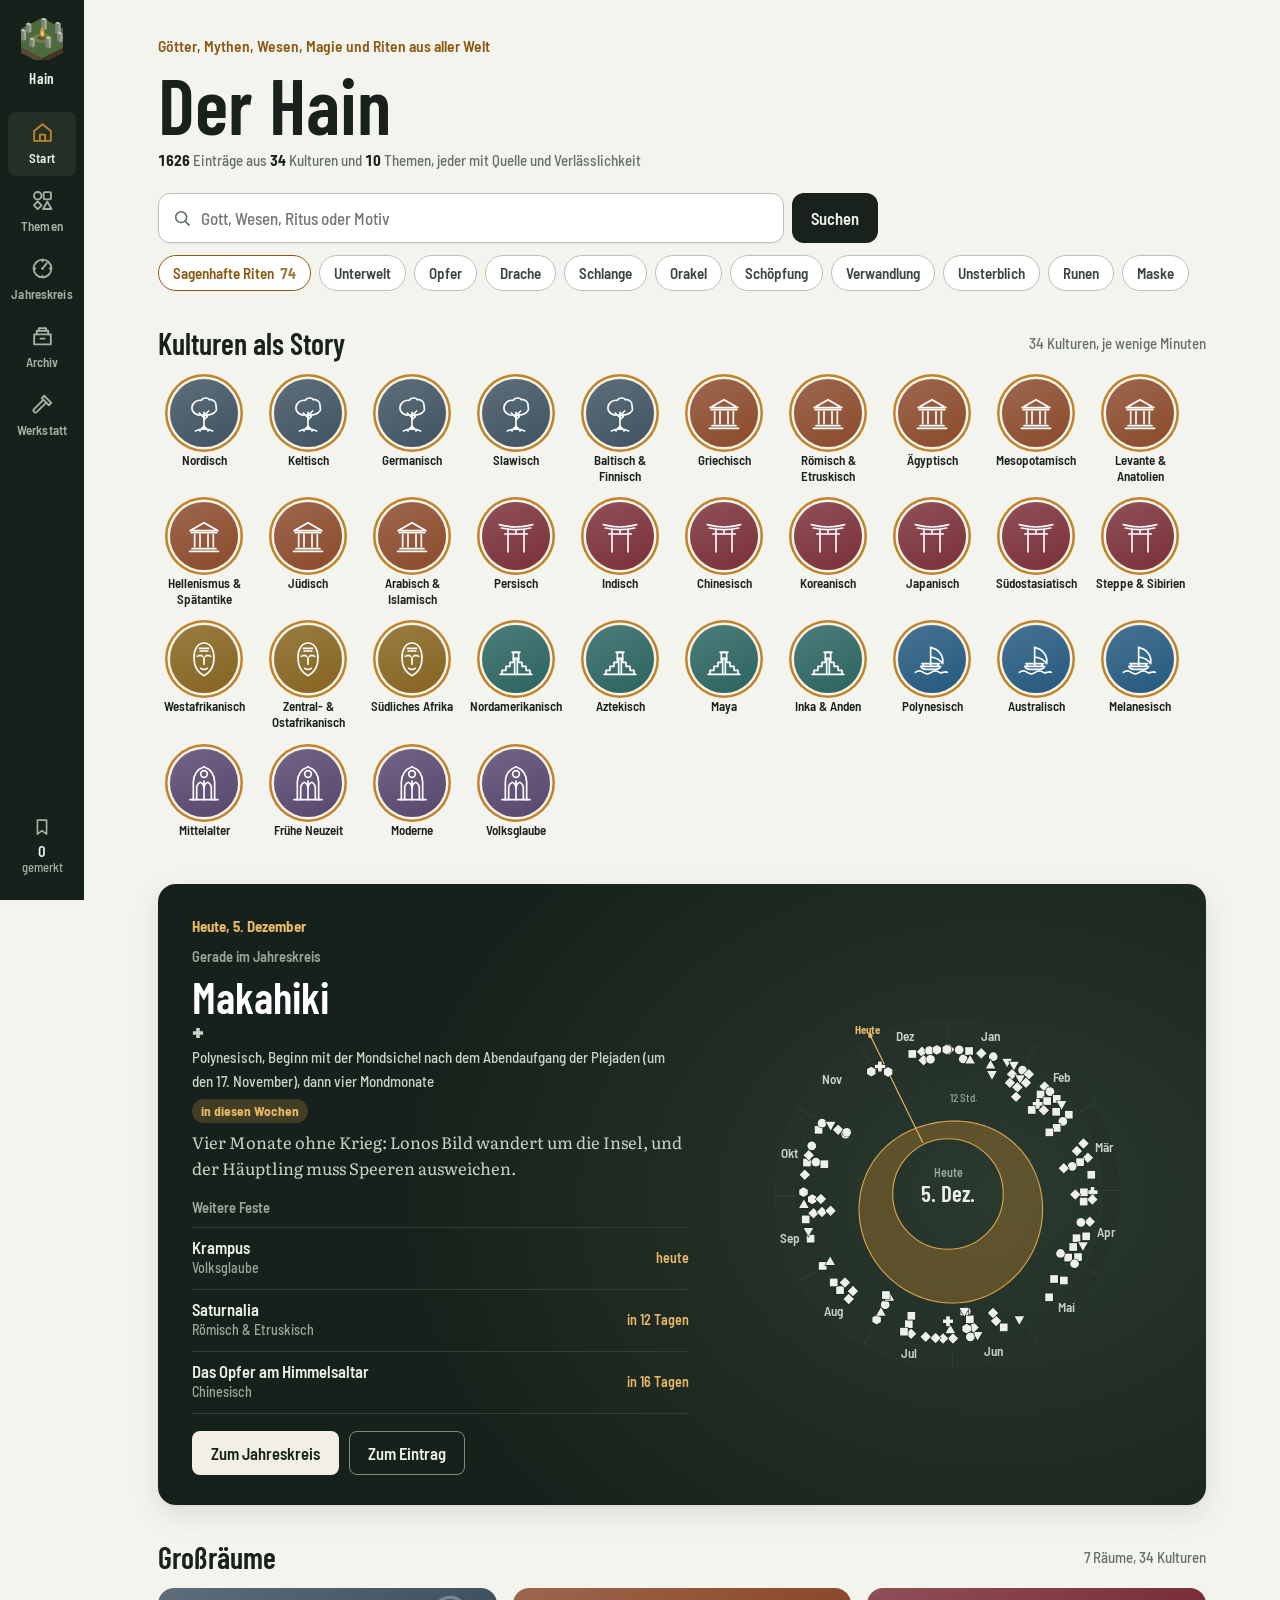
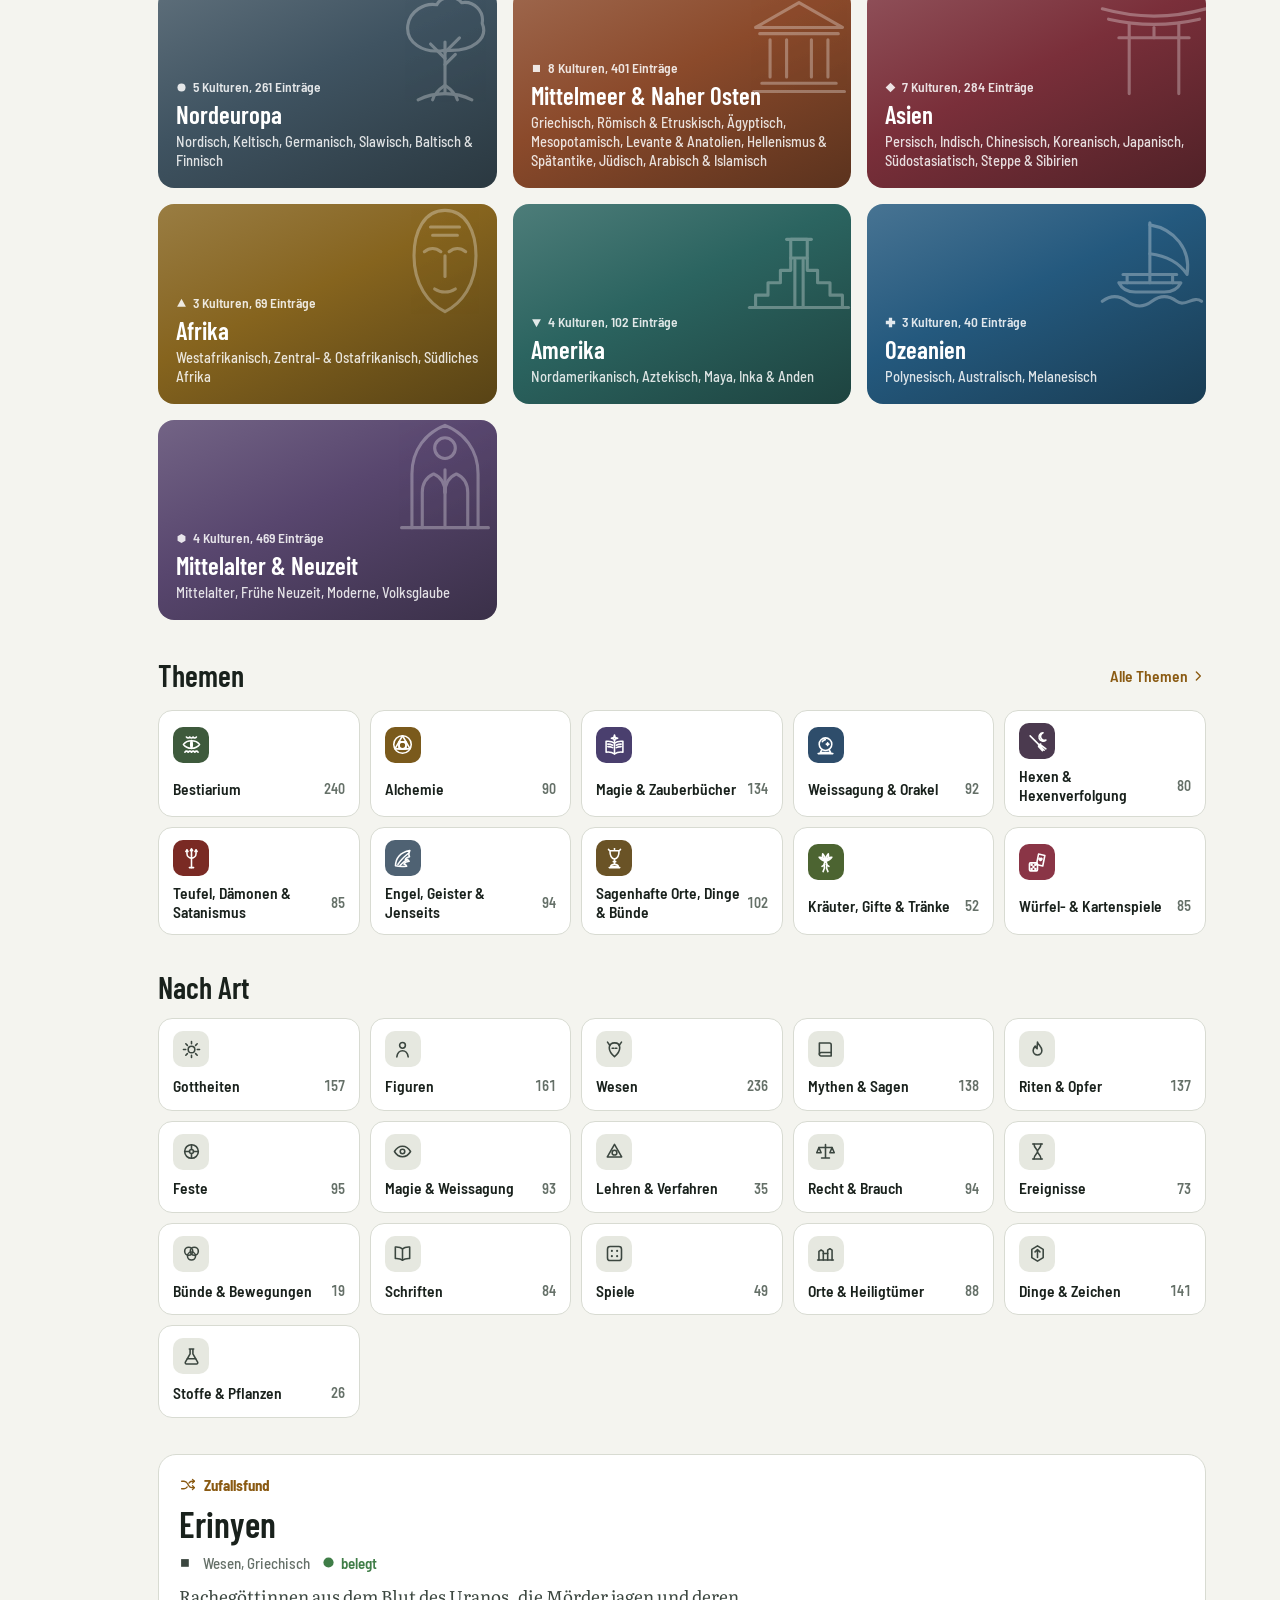
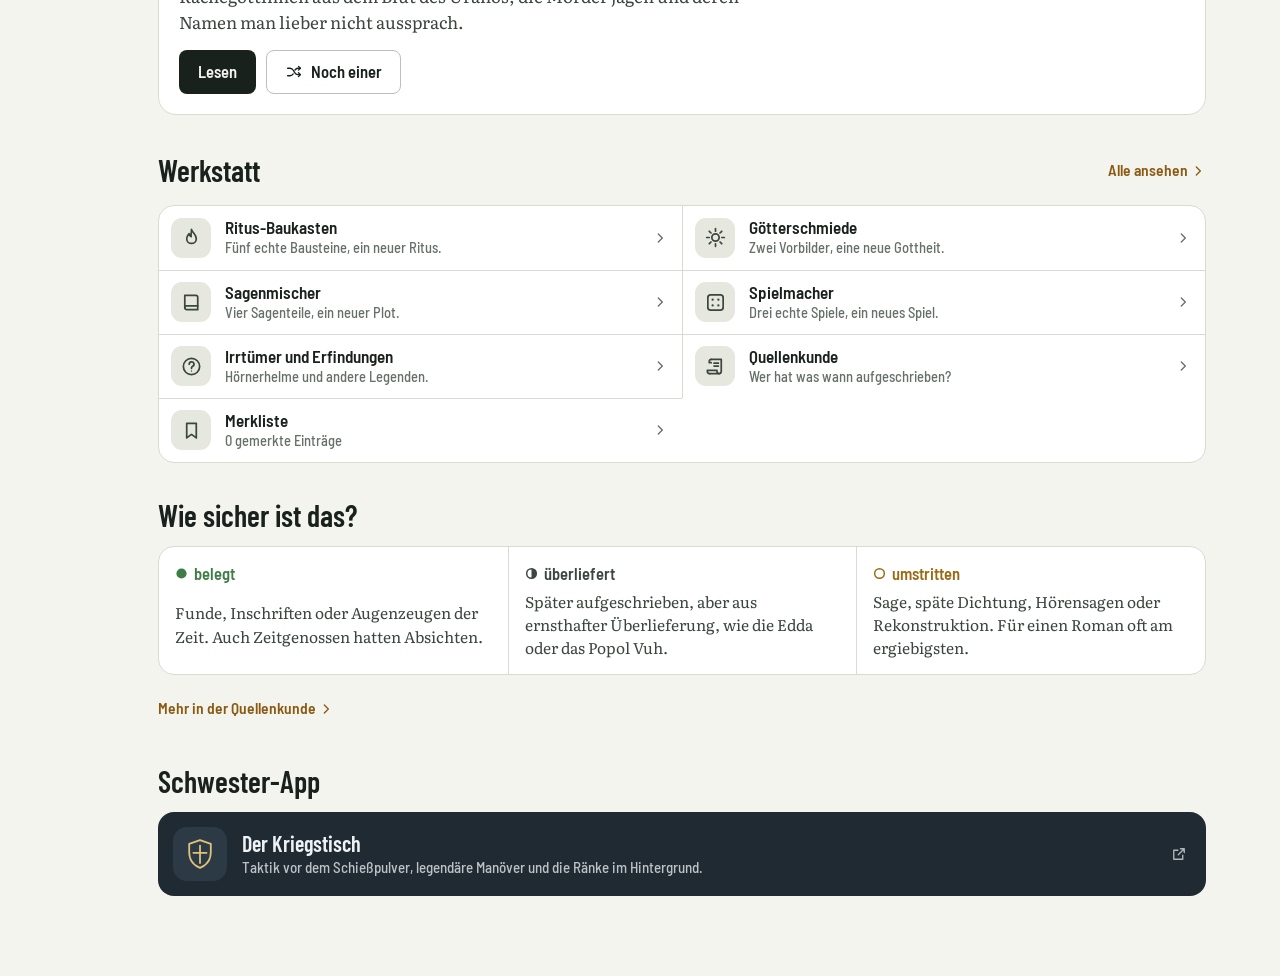
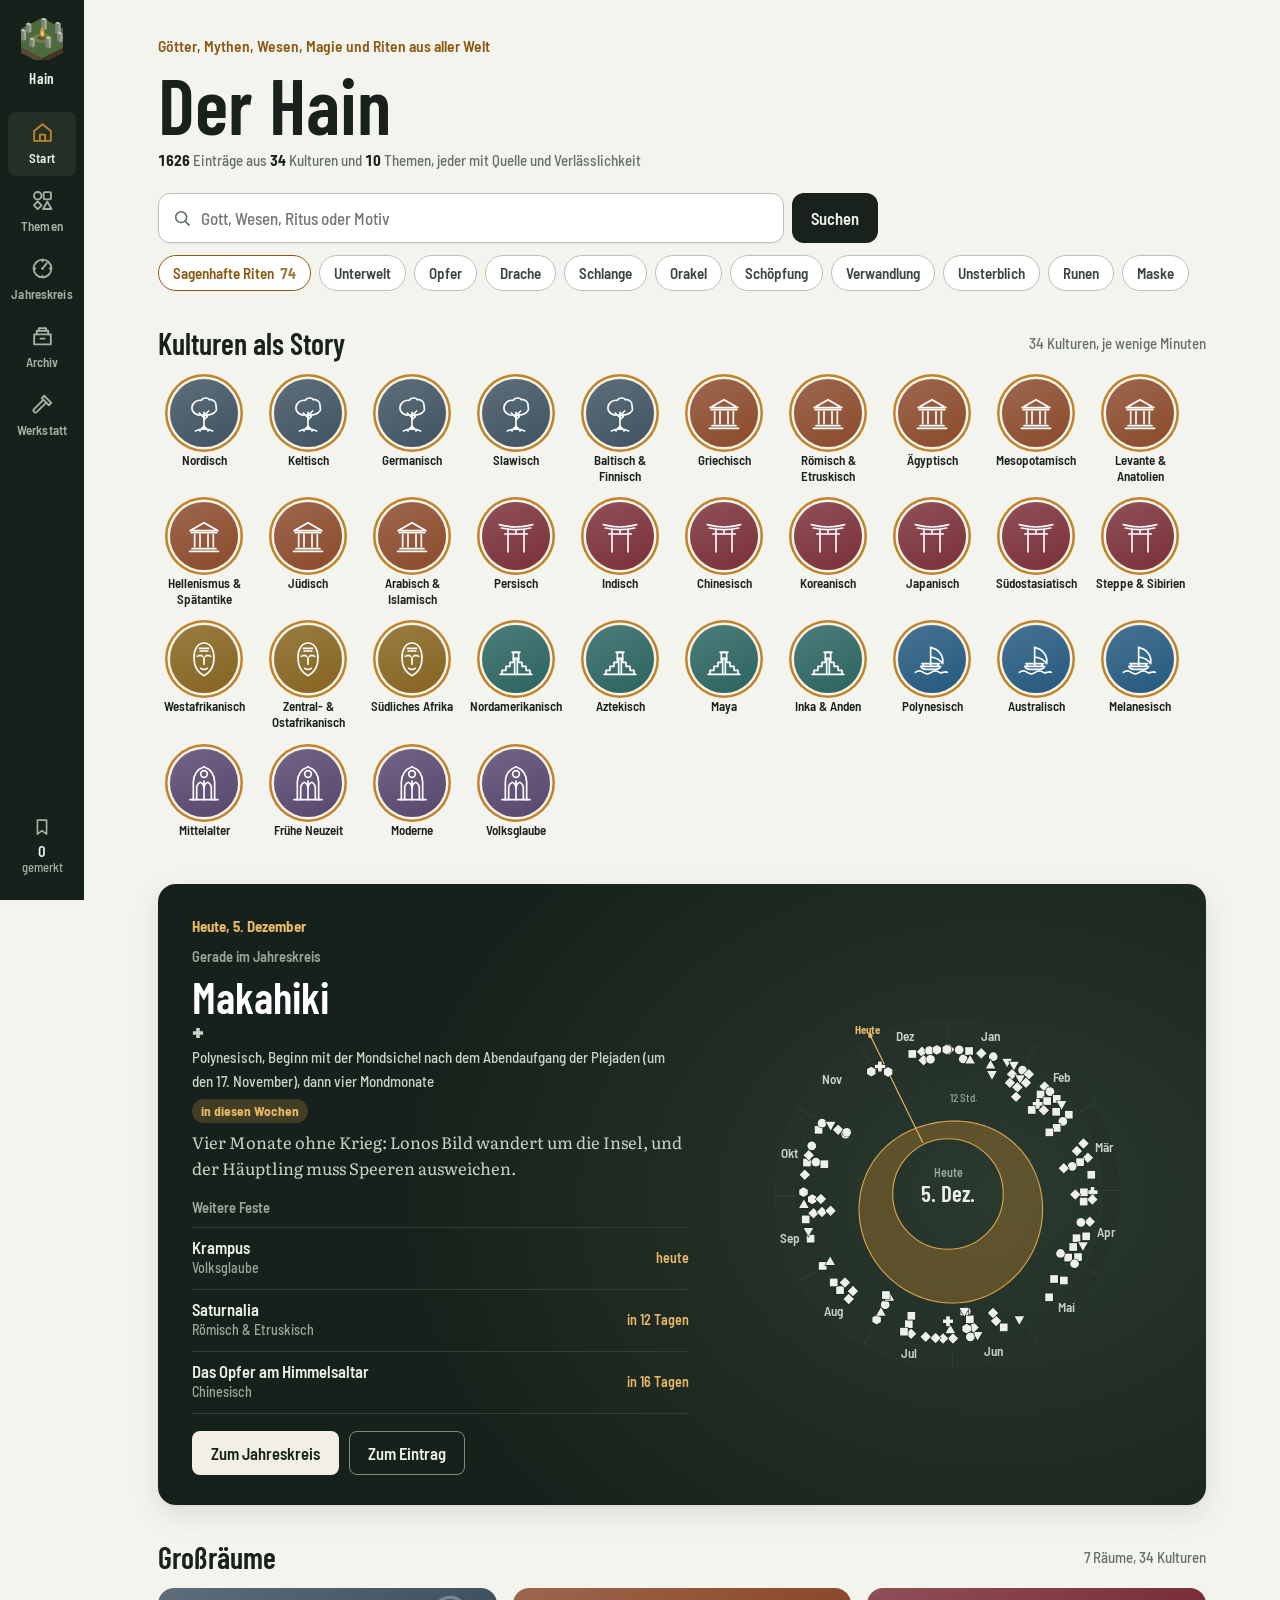
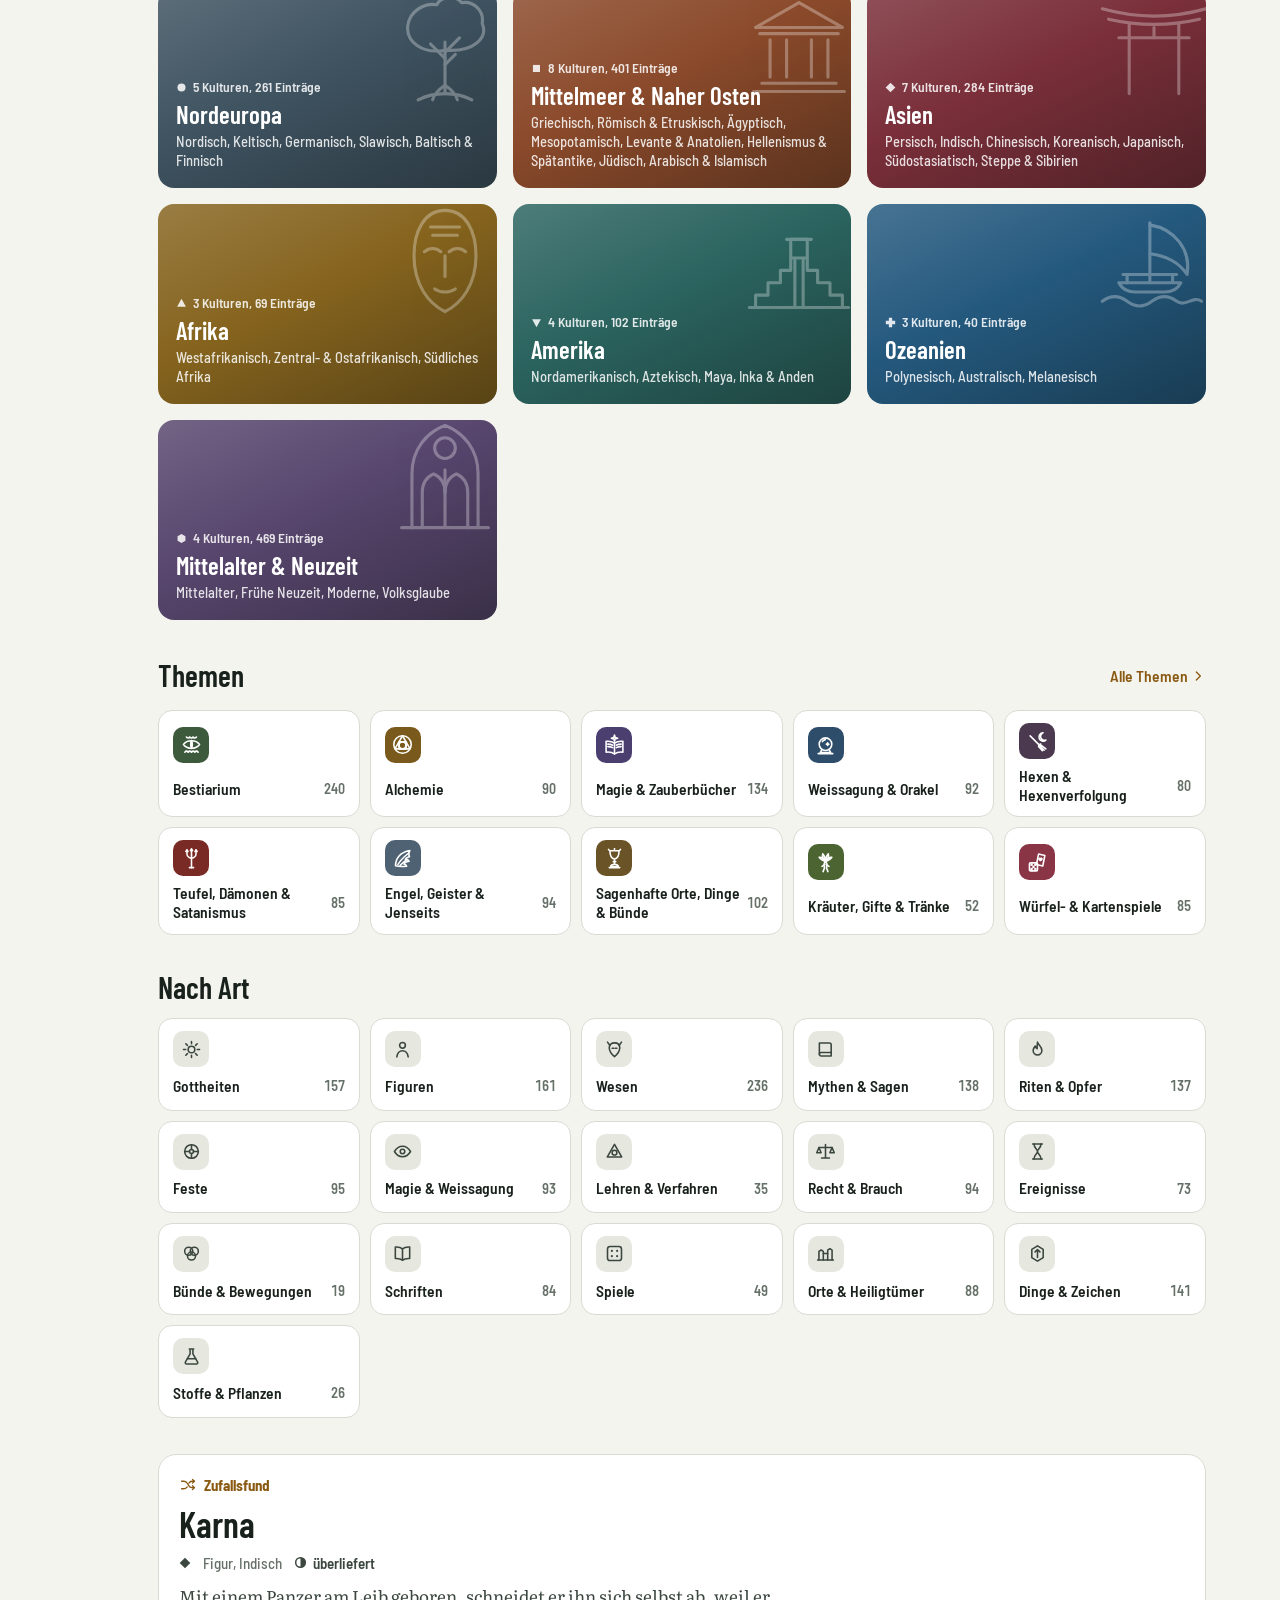
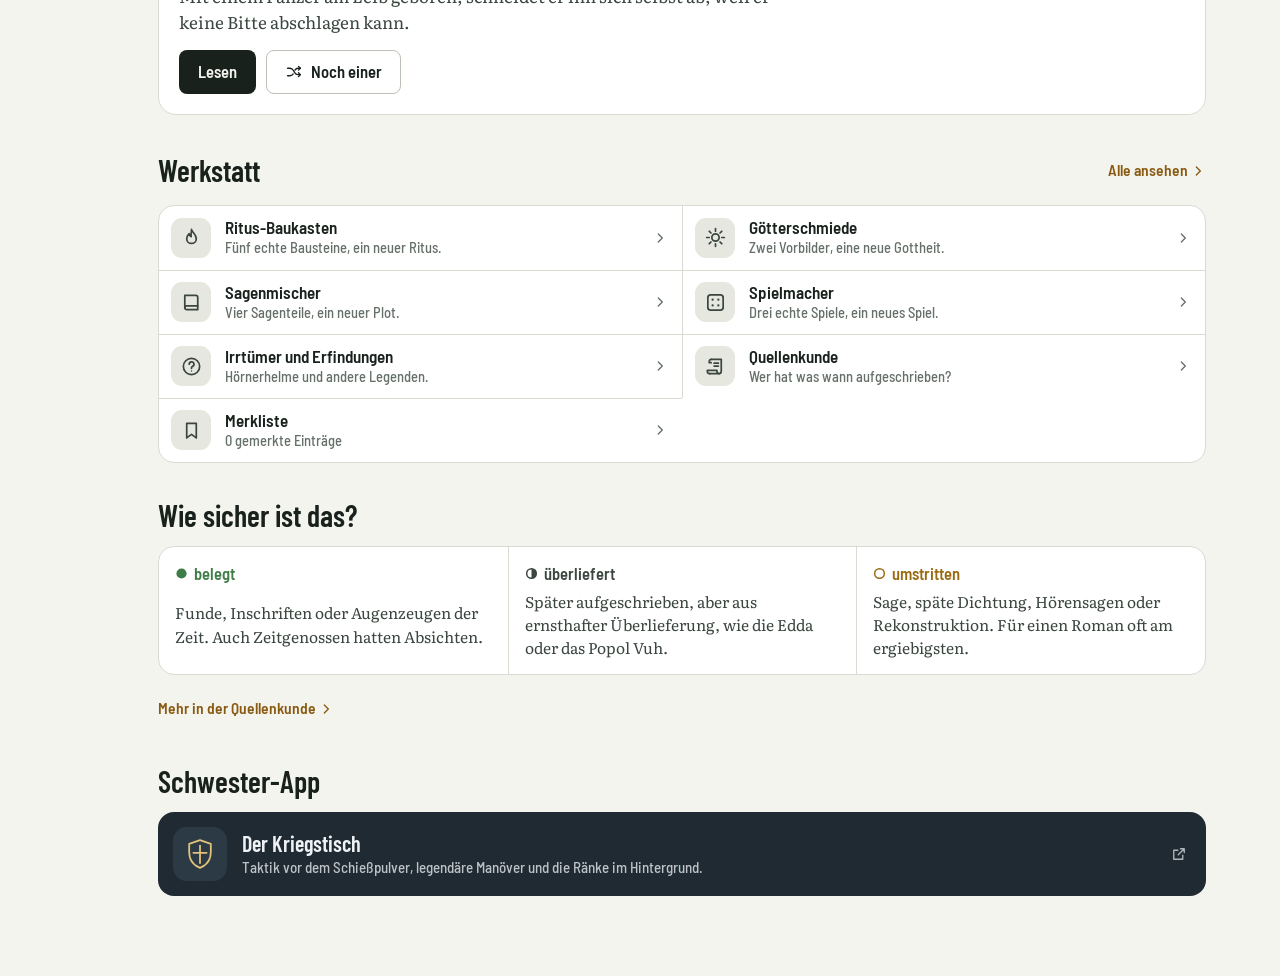
